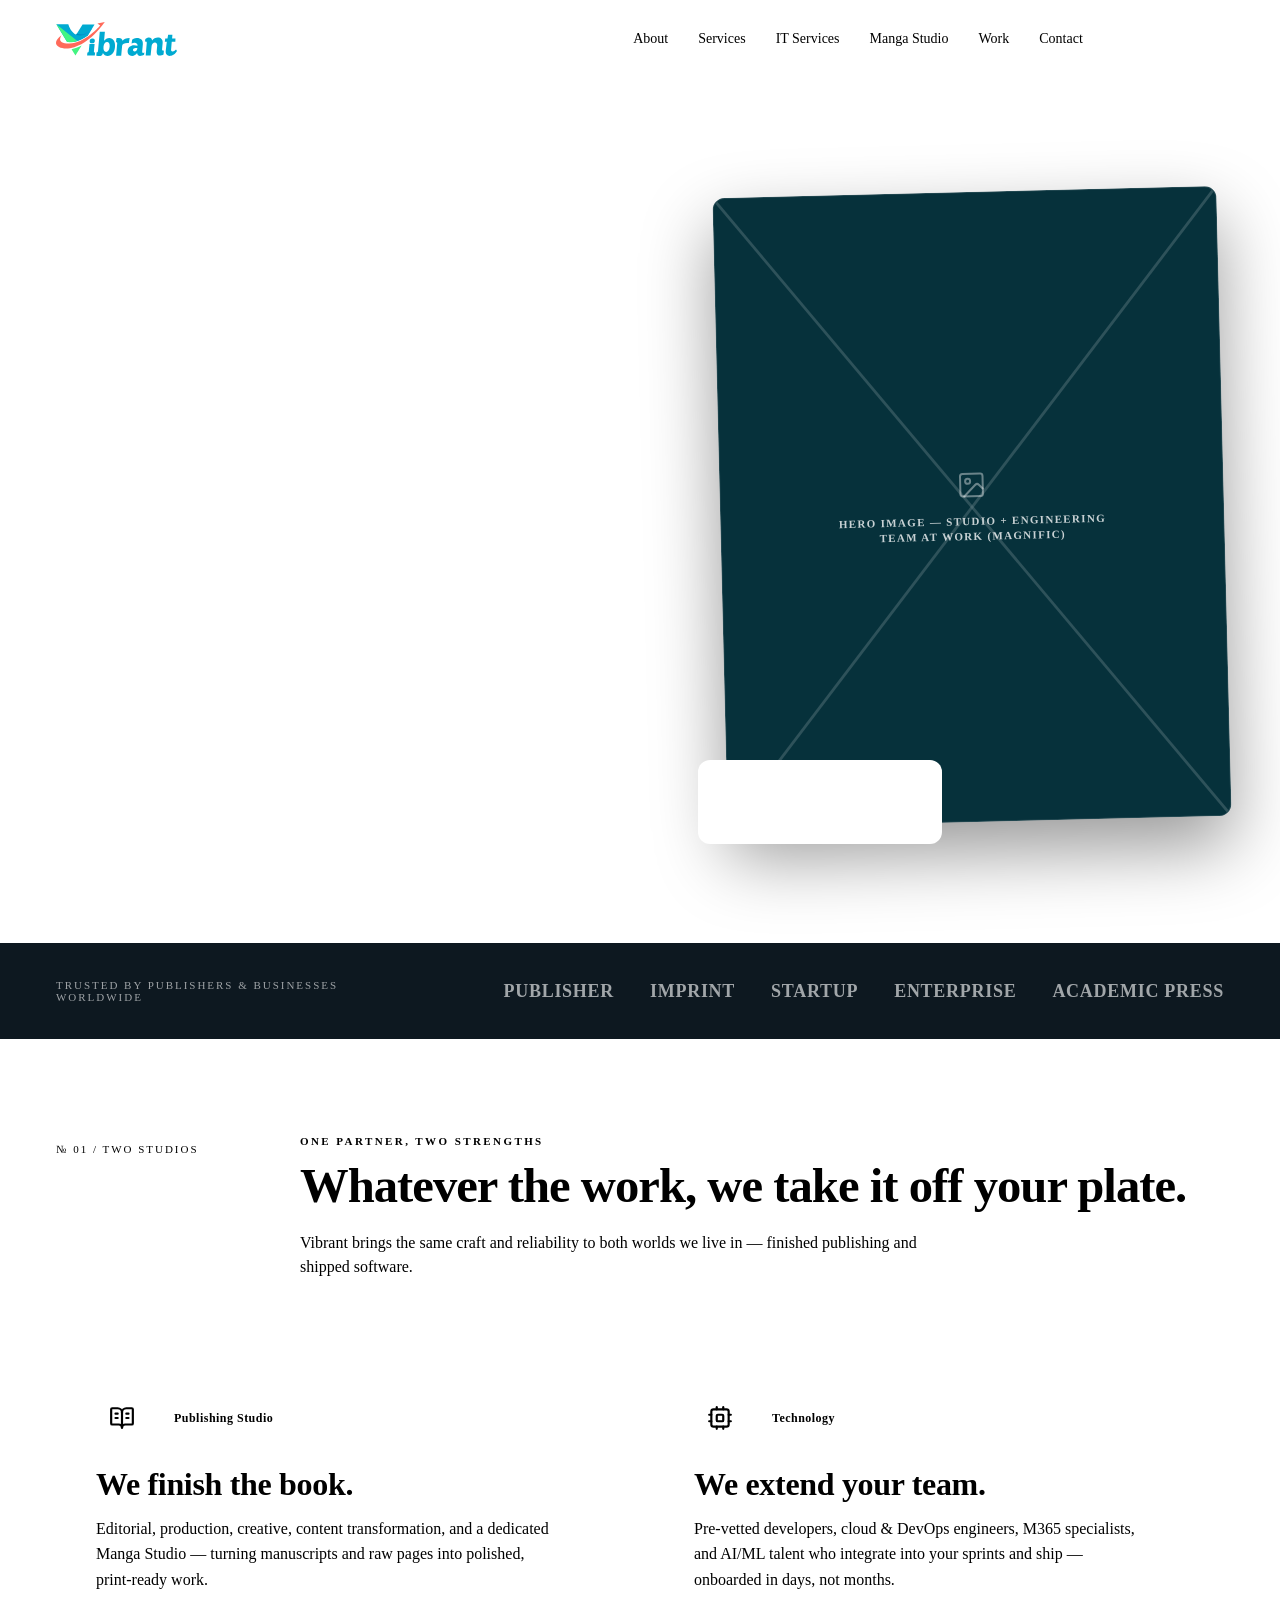
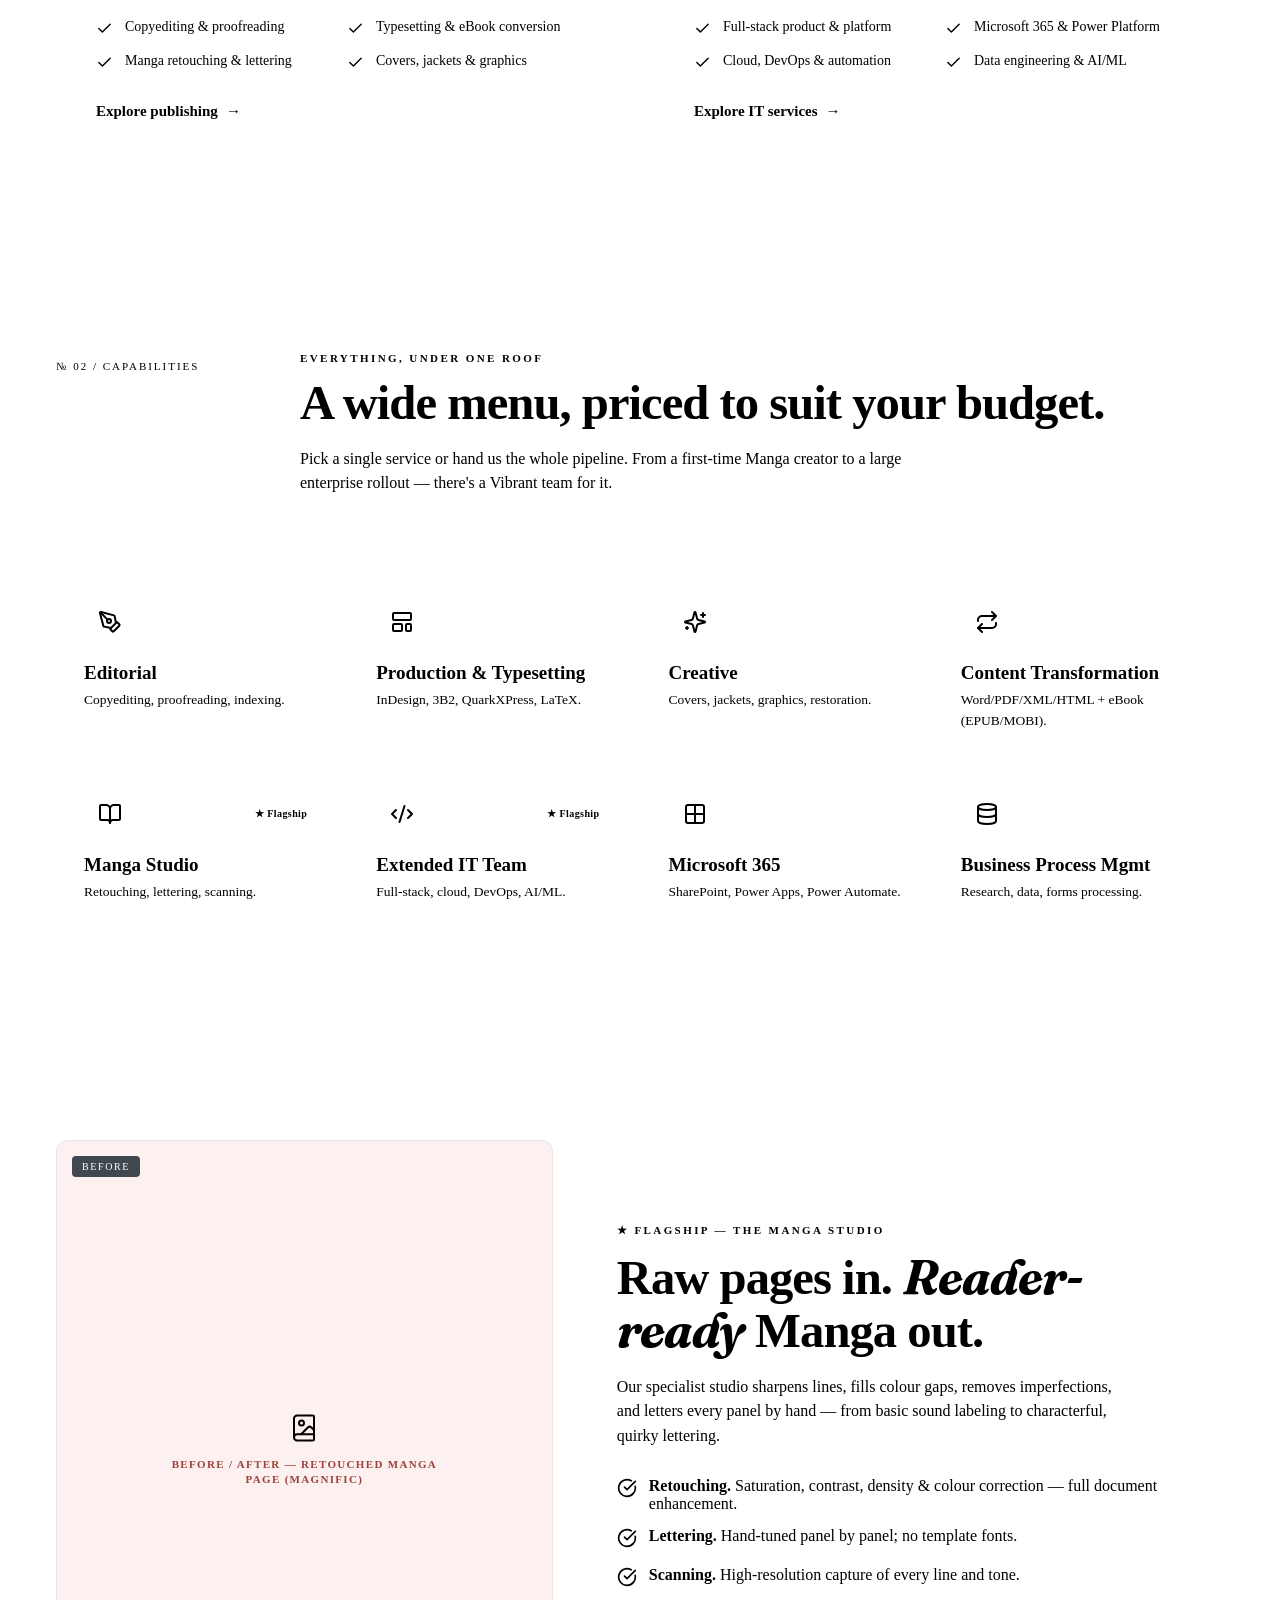
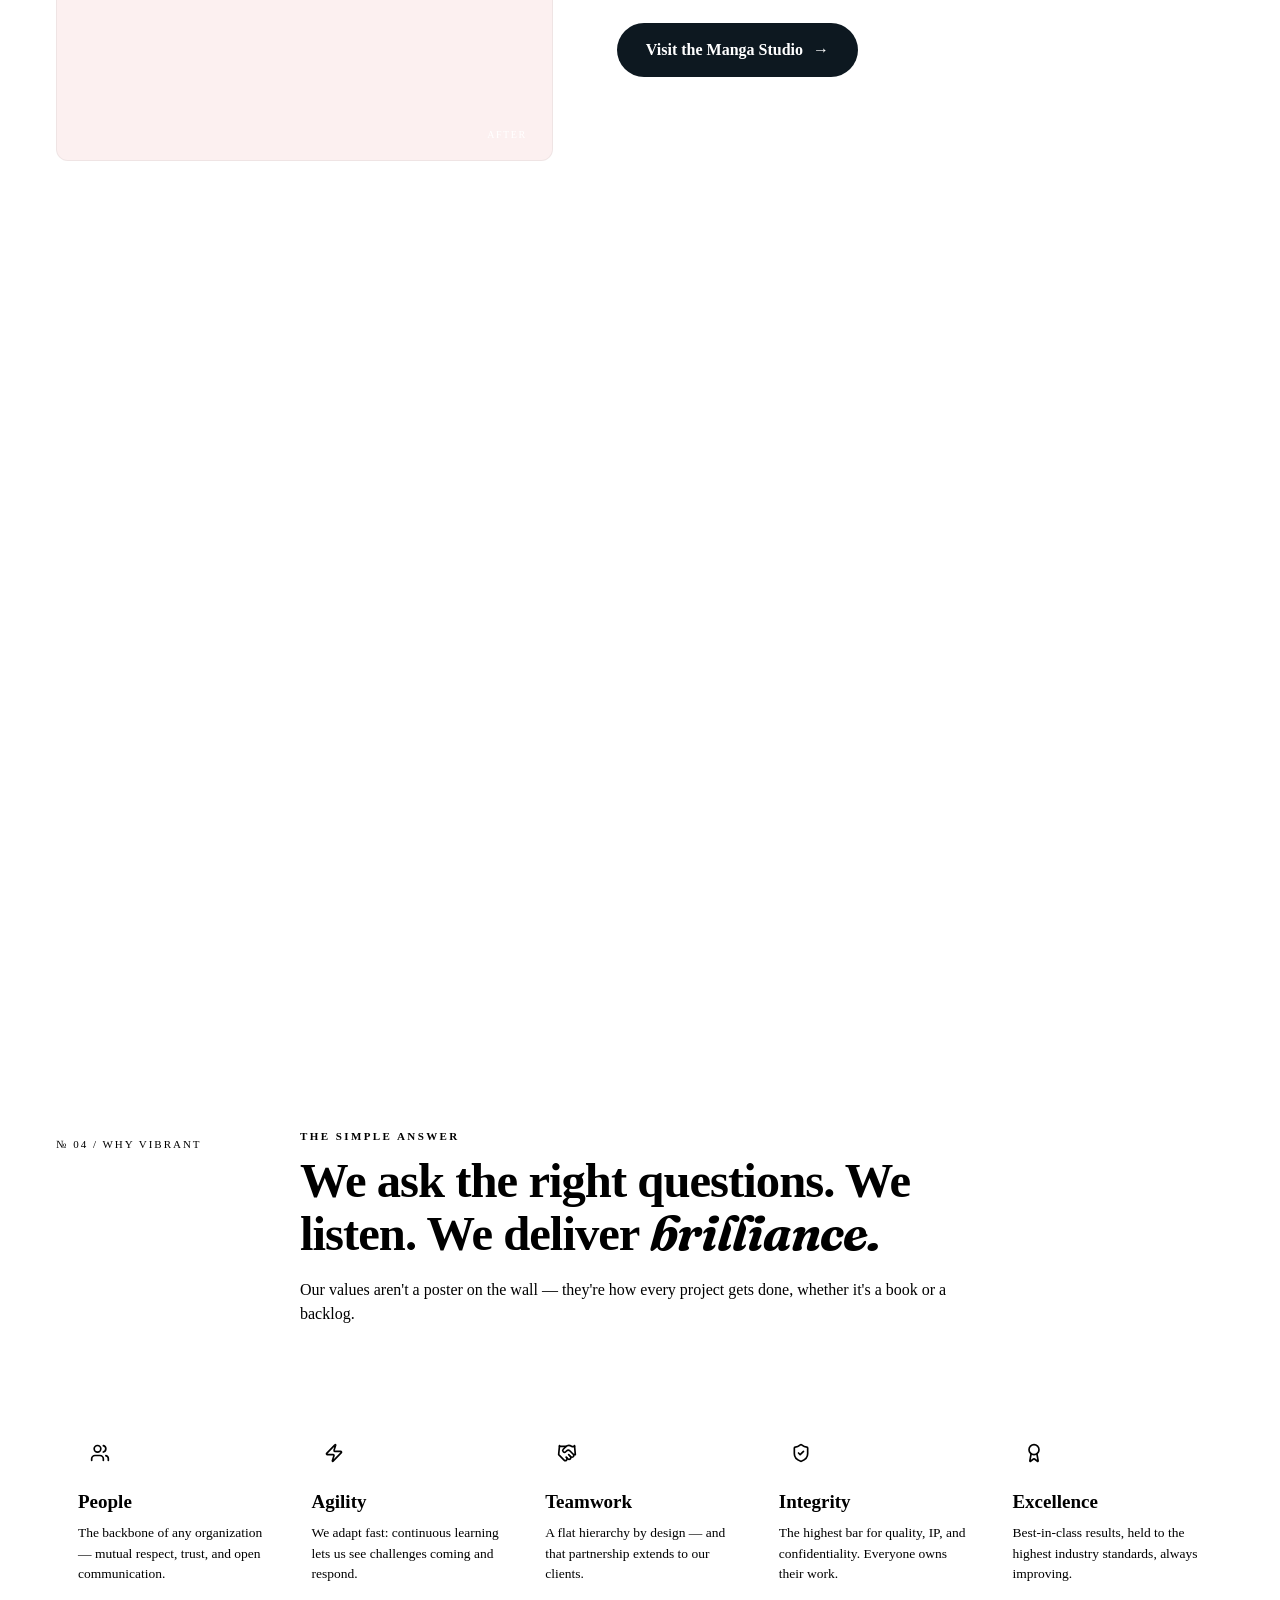
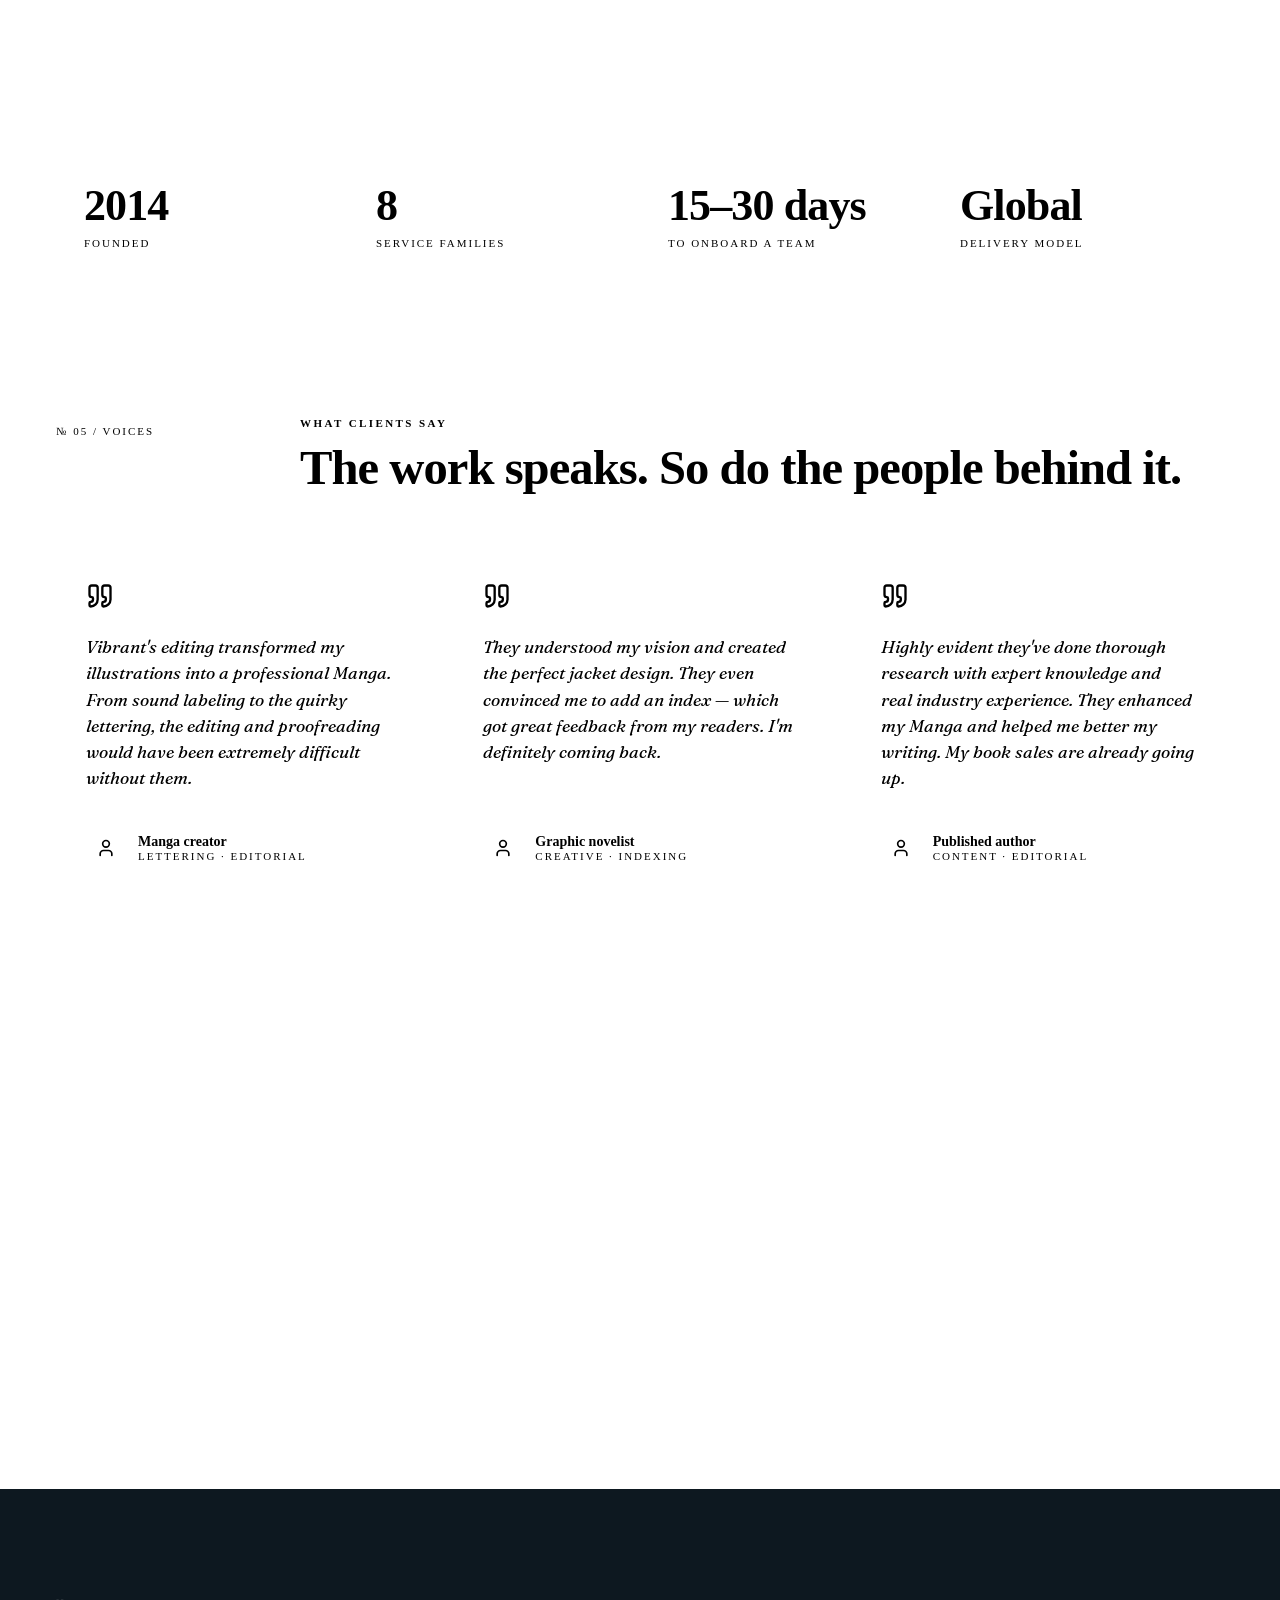
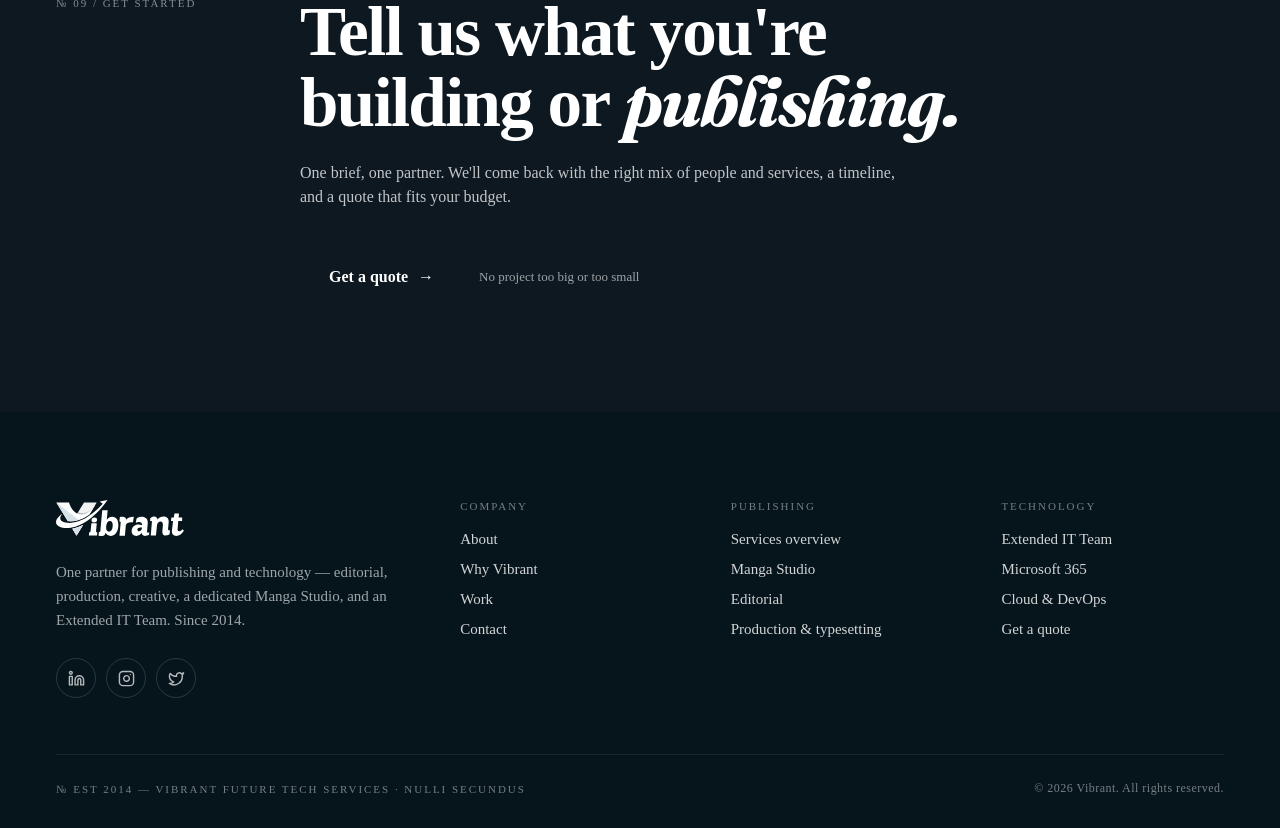
==== index.html @ 00601fbc "Add files via upload" ====
<!DOCTYPE html>
<html>
<head>
  <meta charset="utf-8">
  <title>Vibrant — One partner for publishing &amp; technology</title>
  <style>
    * { margin: 0; padding: 0; box-sizing: border-box; }
    body { background: #faf9f5; display: flex; align-items: center; justify-content: center; min-height: 100vh; font-family: -apple-system, BlinkMacSystemFont, sans-serif; }
    #__bundler_loading { position: fixed; bottom: 20px; right: 20px; font: 13px/1.4 -apple-system, BlinkMacSystemFont, sans-serif; color: #666; background: #fff; padding: 8px 14px; border-radius: 8px; box-shadow: 0 1px 4px rgba(0,0,0,0.12); z-index: 10000; }
    #__bundler_thumbnail { position: fixed; inset: 0; width: 100%; height: 100%; display: flex; align-items: center; justify-content: center; background: #faf9f5; z-index: 9999; }
    #__bundler_thumbnail svg { width: 100%; height: 100%; object-fit: contain; }
    #__bundler_placeholder { color: #999; font-size: 14px; }
  </style>
  <noscript>
    <style>#__bundler_loading { display: none; }</style>
    <div style="position:fixed;bottom:12px;left:12px;font:13px/1.4 -apple-system,BlinkMacSystemFont,sans-serif;color:#999;background:rgba(255,255,255,0.9);padding:6px 12px;border-radius:6px;box-shadow:0 1px 4px rgba(0,0,0,0.08);z-index:10000;">
      This page requires JavaScript to display.
    </div>
  </noscript>
</head>
<body>
  <div id="__bundler_thumbnail">
    <svg viewBox="0 0 400 300" xmlns="http://www.w3.org/2000/svg">
      <rect width="400" height="300" fill="#06313B"></rect>
      <g transform="translate(150 116)">
        <path d="M0 6 L40 56 L52 38 L24 6 Z" fill="#00B8D6"></path>
        <path d="M28 6 L56 40 L68 22 L52 6 Z" fill="#42F481"></path>
        <path d="M62 6 L80 30 L92 12 L86 6 Z" fill="#FF6A5A"></path>
      </g>
      <text x="200" y="208" text-anchor="middle" fill="#fff" font-family="Arial,sans-serif" font-size="34" font-weight="700">Vibrant</text>
      <text x="200" y="236" text-anchor="middle" fill="rgba(255,255,255,0.6)" font-family="monospace" font-size="11" letter-spacing="3">PUBLISHING &amp; TECHNOLOGY</text>
    </svg>
  </div>
  <div id="__bundler_loading">Unpacking...</div>

  <script>
    
document.addEventListener('DOMContentLoaded', async function() {
  const loading = document.getElementById('__bundler_loading');
  function setStatus(msg) { if (loading) loading.textContent = msg; }

  // Error sink persists across replaceWith since it's on window, not the DOM.
  window.addEventListener('error', function(e) {
    var p = document.body || document.documentElement;
    var d = document.getElementById('__bundler_err') || p.appendChild(document.createElement('div'));
    d.id = '__bundler_err';
    d.style.cssText = 'position:fixed;bottom:12px;left:12px;right:12px;font:12px/1.4 ui-monospace,monospace;background:#2a1215;color:#ff8a80;padding:10px 14px;border-radius:8px;border:1px solid #5c2b2e;z-index:99999;white-space:pre-wrap;max-height:40vh;overflow:auto';
    d.textContent = (d.textContent ? d.textContent + String.fromCharCode(10) : '') +
      '[bundle] ' + (e.message || e.type) +
      (e.filename ? ' (' + e.filename.slice(0, 60) + ':' + e.lineno + ')' : '');
  }, true);

  try {
    const manifestEl = document.querySelector('script[type="__bundler/manifest"]');
    const templateEl = document.querySelector('script[type="__bundler/template"]');
    if (!manifestEl || !templateEl) {
      setStatus('Error: missing bundle data');
      console.error('[bundler] Missing script tags — manifestEl:', !!manifestEl, 'templateEl:', !!templateEl);
      return;
    }

    const manifest = JSON.parse(manifestEl.textContent);
    let template = JSON.parse(templateEl.textContent);

    const uuids = Object.keys(manifest);
    setStatus('Unpacking ' + uuids.length + ' assets...');

    const blobUrls = {};
    await Promise.all(uuids.map(async (uuid) => {
      const entry = manifest[uuid];
      try {
        const binaryStr = atob(entry.data);
        const bytes = new Uint8Array(binaryStr.length);
        for (let i = 0; i < binaryStr.length; i++) bytes[i] = binaryStr.charCodeAt(i);

        let finalBytes = bytes;
        if (entry.compressed) {
          if (typeof DecompressionStream !== 'undefined') {
            const ds = new DecompressionStream('gzip');
            const writer = ds.writable.getWriter();
            const reader = ds.readable.getReader();
            writer.write(bytes);
            writer.close();
            const chunks = [];
            let totalLen = 0;
            while (true) {
              const { done, value } = await reader.read();
              if (done) break;
              chunks.push(value);
              totalLen += value.length;
            }
            finalBytes = new Uint8Array(totalLen);
            let offset = 0;
            for (const chunk of chunks) { finalBytes.set(chunk, offset); offset += chunk.length; }
          } else {
            console.warn('DecompressionStream not available, asset ' + uuid + ' may not render');
          }
        }

        blobUrls[uuid] = URL.createObjectURL(new Blob([finalBytes], { type: entry.mime }));
      } catch (err) {
        console.error('Failed to decode asset ' + uuid + ':', err);
        blobUrls[uuid] = URL.createObjectURL(new Blob([], { type: entry.mime }));
      }
    }));

    const extResEl = document.querySelector('script[type="__bundler/ext_resources"]');
    const extResources = extResEl ? JSON.parse(extResEl.textContent) : [];
    const resourceMap = {};
    for (const entry of extResources) {
      if (blobUrls[entry.uuid]) resourceMap[entry.id] = blobUrls[entry.uuid];
    }

    setStatus('Rendering...');
    for (const uuid of uuids) template = template.split(uuid).join(blobUrls[uuid]);

    // Strip integrity + crossorigin — blob URLs from a file:// document inherit
    // a null origin, so crossorigin forces a CORS fetch that SRI then rejects.
    // The manifest bytes are ours; SRI protects against CDN compromise, not this.
    template = template.replace(/\s+integrity="[^"]*"/gi, '').replace(/\s+crossorigin="[^"]*"/gi, '');

    const resourceScript = '<script>window.__resources = ' +
      JSON.stringify(resourceMap).split('</' + 'script>').join('<\\/' + 'script>') +
      ';</' + 'script>';
    // Inject after <head> so the DOCTYPE stays first; prepending the script
    // would push the parser into quirks mode. DOMParser always emits a <head>
    // (synthesizing one if the source HTML omitted it) but may carry
    // attributes through, so match the full opening tag. slice() rather than
    // replace() keeps us clear of $-pattern substitution in resourceScript.
    const headOpen = template.match(/<head[^>]*>/i);
    if (headOpen) {
      const i = headOpen.index + headOpen[0].length;
      template = template.slice(0, i) + resourceScript + template.slice(i);
    }

    // Parse the template and swap the root element. Scripts inserted via
    // DOMParser/replaceWith are inert per spec — re-create each with
    // createElement so they execute, awaiting onload for src scripts to
    // preserve ordering (React before ReactDOM before Babel before text/babel).
    const doc = new DOMParser().parseFromString(template, 'text/html');
    document.documentElement.replaceWith(doc.documentElement);
    const dead = Array.from(document.scripts);
    for (const old of dead) {
      const s = document.createElement('script');
      for (const a of old.attributes) s.setAttribute(a.name, a.value);
      s.textContent = old.textContent;
      // text/babel scripts with a src: fetch and inline. transformScriptTags
      // does XHR against the src, but blob:null/ from a file:// origin is
      // silently dropped. Inlining makes it a plain inline babel script,
      // which transformScriptTags handles unconditionally.
      if ((s.type === 'text/babel' || s.type === 'text/jsx') && s.src) {
        const r = await fetch(s.src);
        s.textContent = await r.text();
        s.removeAttribute('src');
      }
      const p = s.src ? new Promise(function(r) { s.onload = s.onerror = r; }) : null;
      old.replaceWith(s);
      if (p) await p;
    }
    // Babel standalone auto-transforms type=text/babel on DOMContentLoaded,
    // which fired before we swapped the document. Trigger manually if present.
    if (window.Babel && typeof window.Babel.transformScriptTags === 'function') {
      window.Babel.transformScriptTags();
    }
  } catch (err) {
    setStatus('Error unpacking: ' + err.message);
    console.error('Bundle unpack error:', err);
  }
});

  </script>

  <script type="__bundler/manifest">
{"3ba7b87d-75c0-4c33-8b74-8cf95c8e851d":{"mime":"text/javascript","compressed":true,"data":"H4sIAAAAAAAAE+y9eXvbRpYv/L8/RcW3Y5I2BcXO9CxSKxlFlrs18XYlOZm+bl+pSBRJRCDARoGS2Ym/+33OUisKlOw4PT3vO36e7ohAodZTp06d5Xd2Hz68Jx6Kfy+Lqaq0EqdKTlt40sAfWa6uVVmvlqpqs5/[base64]/gLfR5VlQqH4hvTV1D/n4k9lydVIyqNL3ASulFJpe5+JZ/DN8OuIrBO6+HUBv3WxwI/uOXX4RW5cwW4wIZLqI4ED9/GI32730YwoSMhTcBtpM/i8FaK6Hbppi2g/1794S4lg1RwQ+q0VD6QAwe/2v2dfaY3u/[base64]/er0/PB5/2cwx7KMv3p2evjH7c3NGjlPtXd2fnpydH7x4tXT4/6PaSkvlnWuOv09ffXs5Pnx6ZYeNzUsVpP48oeTp7d8eQ0rGn959Orl+fF/bhnstK5a9b4z1mevTn88PH16cXr8bMtE1c2NbPKLRs06c/Xm7DWwii0TtdYrYDK9Xz4/OdvSb/P5RVnoTu9fHL941f/pUi3r+Ivnh//nz/1flPJvm/iLV8+enR2dHh+/7P+sns30tFGqct++OPzzd8cXJ+fHp4fnr04vzv784rtXz93HRasa2daNKf7s8M1/JkoP/v3fTckBFLWcZa7aE37xrBou5Wai8PekVMRlhShmInyBfLFal8jPDJsNCnzh8WJTjRCNatdNhV/u46MP9/A/0G/3fVs34qBn2A8ehA29TRZ7B/0Ky6Wm5d3+PTu+ziiwFwH774wjKBwMKBooPt2Fc1uIh+J7pVZatI2cXtHZp8R03TSqgkNRr2Q7Xagmw7K7Pnc/okJPbRk4L7A5rhoq//eialVTydI+gJGJn6mGermqK1W1H/jtLv6XW9/D/kJ39+/a3wl0ZKDhdJgV83UjkaT0eroQUotFfSPKupoLWYn1Kpetogr1ol6XuaD9mItZ3cASFK2olMrhEOof/HfQ4BG2ZkffNrLSBbQcjSD++HDa/u+1Wiv7ZTDwMU3lrnjDJ1KjVk2dr6dKTNRCXhd1A8O/xDGr/A0OSF+CUFOquZxuQNJQGVGUxo4W1fw5vtoTM1lqRU3kRX4GNaxLRW+pKi7zUfNf31SGVKjsefwSRDb8wiy9uFnUZgXqm0rIauNeQlnZCtnwSnFV5UZMFBz4IAW0zXraqrx/jV5hu78pbdomn6rJes7tPmvkEtf2g+GF/PHx+7aRZ62cXpkiZmNaLqhVXGqo4U+z583O760RSxsewDuePkr3M+u2KA5cf8LWXft36wH1ASYL6BlLiWK5IpmI9mhRAW9WuZhsAopqFIj1QFT3tvV+rsxqU+1mSm/5Bgsf5rmq8vUyGK8bKiyc5koHAxzBYZ4DD1EwZtHWKzHDMd8s4FIBL2hkQOtEp9eyLGBP5fe4UmDx6ZkbeXNLzT466JlkO7nQp6cKdn2rSGZWbkLNDO7olZoWs2IaTf29e95A4ZU4uOMs7/ujgS+TfYcXwxGcgIOBI4fw5PKp1R1Qu2Lnc/4zG1VVcAKfTeuVOnx9AqsOfA4X9vj9SjUFTk0pjhoF83l8DUv5J1nlpRKHr0+yoJojOV0ovh7YqoIS5/Y4OG/kFKjBb/FlLa4q4HuT9VyPxWRtTp2VamZ1s5QVXEGVbotqHg6AePWfCqDecBD4Wot1pVv460Je10UOd+dnsizhFiRmSrbrBi/Az4qJami2dbuezTJxUrVAMnjmUFNED2JaN0os1XKiGryaLeG3krooNyIHYhGazhHoK9ZYaL1WGpp5evyDmKyLMtdZOAykstTMnOMBc7Mopgvq5FCPTAOKqVrc1M1VFnDgM7zwnTBn15bvp0WWvZ7n48433km/1/ei+xWePXvdR/bk8DoX9TzrPVDSL/ZvqakrdKQe+7tvshFTWZpruNKw+O2izjW8keI7OVGlWJXreVFl+AV9dlKJ16evnoohyFGVWMnplZwrLW6KdlGvWyGnU6WxUiIrcwrrEV/x24XawJkvSjVrQXCzD4pKt0rmuOKWV9/IphriXmnj49GxIxDqhkAkFyVuF9nM17BndVaqat4uxvAEqAXUD4dNIzdDLPmNeCy+pY92xGOxJ74ajcXFldqIA/F4n/76A76nH48e+UxQYK1vsdSOePzObxifvtu3ZS1PFGLVFFX7o2yqopoPBzC+wVjQCKmfo+hcvUf/s1OimqZuPm5Ontx9Up54s/IkmpYnbl6e8MQ84Z+9U/MkPTdP7jI5ONK7zI4/PUEVJSgoowqMrMiaqelCVnNUMIEyqqznxXQsNvVaLFGHeSOrFsgZVFHmO7pfoIBal+rHol3gkflUXWc3NzfZTxro+kaVZRYszlZB8iO4xL5XnxFe7igGDUfBuU5f4/15MAqJZylbOOAHX+qBWymmGPgPaGamsh2+xTrejQJ5RemyqNqdvNBwCuxU6j2o1ypFauMdwxR2tZypHVBJVfOdaa2aaSyyQEswv8+oQ9z0Uq48bWXRqqXfeRY7zrBaems7N8LT50g2arYu98TpS+/WkSu4IWpRV0QKq0bNivemN2FPsnWlF8WsHQ6Y0vbEQDzieaNGflTI/CropCyh/roatAL1qatGyRx5aCZXq3IzYg013n2mEsoULTcMvLpR8kqLk+N/2xOLtl3pvd3dedEu1pNsWi93Z6xi38XZ3aVzeffx1//8+CtXx12XpKp36CYK/d4p6/mchRP494wnHfR5bQ0XKup/BkfJkPfDW9x078Zmf4yjuRtFNxdY57zIYSLPWtkquqE+q5s31bJeV63K7XWNL1zxAfGyrlfD1XpSFtMTkIuqqRrj6aaal57U7e/DC3u7RAVQ+HHmvfQ3m726vqQ9G1Ty4IEY+g8y0K+UcoNlf/klKJxV2C0Qm+mcLqV2+wyauiGy+h7PorDdR+J+dl888gYY7Ok7TuVb18K77u7pyPJ06Nw/[base64]/QSfwVBz+hLAuEZdgn1JFRMeUqTo4WaXmlxs1AtqPzqBtcSuSEOUxetr90ptF1jq2VZyUYujZoF5vhDtLlQbVSYHzfKnrBwEXL1MBf/eVLXpZLVB3HerBUQOLc4ptuEqKGnN4VWXheausXrsX0yK5wiaJeVZi+onj1PLxB2tKOCtfc/IT6M78Vz96xupkq7lcjYosnarwp5uyiq6/pK5TDFFVB/ofmKCARoqpqqppVF1W5oS90olI8fPqzq9uFDoEkpnr56QbpISQyZPzU1/BnkF7mxc4s7FtcRGwbxBpql+nW9BLpXK7C4gSKhZdWf7Y9Z8YHmfbGQmgQnUOqsW3GpUdCADXgjiQPgHsnjjuGc3BRliWVoNsQlTZLdFESll5ZFYHkqa+q5tH36sShL/gCty+7N04IVp5dxLz6WSmmaaCUbRdfTDsl/awjpA44d7+JHOAlCzlrVhBuHiKS7cb4lceiDx2MEnBZWGytLuII7qmUWRd03OoykCpQoX1XIIpBcrTK4ZwuM7UhS56noP3wHM1f9YNS7Z07VqpS4a8rSDBAJLBOH5Y3caBSXkG7rxicyUFCskRKpuE/3vE4taHjCs0FqUSzhu0mpuoSpGkWnl5ivZSOrVvHCB3UgLcJGXi5VDg4M5cas5VjwFUE85HswLFTYAyIEXkMcGF27cbcyn4FZqMscFIvrTj9/E9Il49kHpNBStQpnWbxU79tofv970jqTGY5qK7H7w/902m+85rYQ/5kCPxih1xOt2oj6kU3imaHeF7rV9lpwAXeUoprTChXaVGaGz5+yvR3qX6oGr7cgMbRqvgnENHktixK1gG2NR4CpjwWjAlQ7qKUryPC2BprOxPmrp6/2QKNaayWCLoHYZS865hLzUOTrhiheYYf+vmS9kk1byNKjan7Cp1lbw47GfuUkCf5dqP7lb0DqZ8wit5G5Px2fTuWGGQ/8+5w1mLF0fiBe4Rpk9Nu+VstVu6FX7k5HbfIHs0apv6mhV3C0H4vE36GzEAryC1WuQHMNwjDMG04+kT1S5cy/qfjisZ0mK30MgfY1Xl/B9WTMC9mYSUF+jmXg4gj/3XfP+SO8tOFfqAs4CZpH6YmIQDRqpscoBcO5wrMmRV7MZooMqzRJJfQgu+cagg/FgT+RTutQwPIWf1N8oZnJddmaUaBMhY5xSpairhQ4ZejYRGc0XZ6FzrZsKjqwVf7yS/KGYdXNdmo9vUGhQ0ustaXa1d3GH2PpwMoD9CmX+khpwJm1P5ck8LnlgNt7aHX6vkQOHW3WldCbarpo6qpe63Iz5g6yBh7aVWANW6OyaqIE+x6Itp7jdTATOKFTWZnjBS479YoUXFSbZYt0ceEZUu/VdN2aW49hd9BL00lUDEyp7Xv2zgFnce4PnFwJPSZpT7rcr21sLw0TxfcQYe45q7oA9lxRhdCX2RrNZUM4D4MZGmXipFOPVRSsV3hmWppz29tqulHBCt0JOcoIDmmwuODCapzRiXJ7nuqbNfWSNtxDe/qjTsSOHpbMGyCSVKOmqrhWr5E9wVafqFndBL4w0TVrjLcmJEH0zgx6DK8MS7O3NtDtTJQhH+BY7FUJnfVWKzyGf3GH523nce0NsuWNxP+Ml0x1l1Pc+Bm40/wjznJt6NI/x31dQqxpgAMlzesslftOCOlT2HeDYzexYLa+SPsdd8sEjsTRa/SfcGd8u2jqG1z8Y9Ty2aN9mGXZaE+08ooUG3wW1TOenGvZFGSObmujfwJlFGnYnIoWBUhiatvryZww0TlvskjCYbflPmEmkk/Co+Uz6Wo+WVPD3fh8Wppfr6PxtYy/Uj/zSdqZhx+5PZncWDMJJ8WdNmjPDvXUFcEmjbdliiA9TQrTpEeFHT1ISIhP1apRoPfOQcTX5mCAv62zOt4AQdeOkm4xNQ4b8EsRk9dFNeWpB1ESqZjc2eFWx00ArSxB1hw0Cld3XrNf/bK+preivoYwC2LlVB/4GTaVmFhRG3xIWAV/o5yKfa7aFkM0YBtI2OjoZjnQLAI5Jz4n6qPlx84ADvrAciVPQ/t2YH8Mxp4JYCmvlNBweMPmATUxnMogME6bAuUSjUTHF1TRqL+ulUZpl40AAZmSch7qWjUoCoE/DASNlGB+ywbvxlYf7OsT3oYX/jHYdCjigs5rDGYBBgmWPyvv0BjEUCtFfbmzYe/rJ1//8ygbvCNGuX/Pm0pYC0NSRV2xbTKgaBIzyXRRVLPaHQN88aJaXrNhZJjYLWPhV+JMR3PV7iW97MxFcjj4UuOZAtvWLTw6kpSyqMR/yGt5hmsXEnkmvtQD6u/br97xH4/fOWuLcFp6G3bjOxjwf0f7waRZH4lZhXfxoorI0Q0BLWvBu2wh9aubyk4U1THyR923IFx2HLX2lh6/u9XFwa7J0/VyuYGJDq9Z+NitlzhI8byADx3V1bWqClVNA+9dEKLM/VEvZFnWN0L9dS3Lot2IKRiLcA710Ru7ub1uvl436r//[base64]//[base64]/WzzD9oUdSUZZH7Mx2DvSRXom22XiiAjg/0LDMp/yVk2K6XgjQ+Slo6cRQJTzgnDNJvyjR267zkjyZ4U2U3MbXK4HKx8lGzGqQBwoKuXJbAi+x6BQ4xqIDuM3KdqBNfQu5WqkK5HqoVq/BxUflvl6g4RhhWlrnTDyUoBAG4WAsrtTGBlHBFVu2bVNM1qAEODo7s449Y08kGAvVTrMRcjK8YFOtbVPgRcvUho6IYLtCt0/zPe18n6OOw3HfoCYV2EHGNZkKgc8taw0+9ssl71DtaUhJt4fMz1UHeoRLovhLa/ayc+gzY5423q2X8Xa9zMR34Jhdbcz8YssgLUlTHXGmV7NLNLO7jfa6KZZ4NLy7NPpp/[base64]/iyQ43QS9wBoJWjLhRMukU1H7NcD6OYwCqTHxierXM0caJTp6lVfIc9jqnXbYYx1NQoo1ubKFABURV4JF+Ket2u1q2pzxh2b8jTDY+EIRHk2B1Fr+HQfooqP9rTbPwgnYmzX/E64H5ZGE0a1gk9hNJ7yEmEbBvDPopqtW55YojXQBOWG1a8l6VWemx843BAPBLaEW4InmGAwC/cJp4q3daNHxJ5g5MFn7nJNAwzXslf5WXtnROOp+3HsQZIC9+rzbYjwr8i9519/ulErqSDc9omZLyBGIqCFLIVnAh107IQIr7UGepHSDVJy7Jc6xZNH7i78sQWMv9Zmw0E8wqum5F45KsQzLHZexQTfYJIOmxrNDmzzVzTlmqbeg1q7EVdtxTBukQ70OiWQ3iu2h8bWGRUqQzrdauac7xnFVVl/rzBEoF5njynnZfxgbCf+t7HXuS597Tj3hh84d13UEHCXeVmbLdiJ2f3wspgLH0Z6cWviAIPxLf+2MC9eQgOw0HJR+L+6L7Y8wvuG9kNQpZBUgPbHcn8RP+NghAFwKvYhdhG3033WVMvKTYuXocj0i/gOuCtNrx0tYkxD/ibge3Ry7pV5qCE3Wj6YcKlDDOcq0o1yLMh1oA0r3BM9XZ3OPKipDo9j76AZQjGYGxK4iC2AO3uij/hkVLX7VigqqUCrWXdiJ9gqxUVBrnS8EOq6eAr+OyArwP4GWCu4IWgWkOQ4SDBEk7JeJkTH1DvV+SSwOdmsWWYI/YON07ScPSXG+dMzmcn48vMOJQXFarW5uT2Z2yB40nbis+QoozW3widiUo2QEwsXX3wtb4pUPD3F1jgqZQCktmLmdzgmUGRsQzQ+9aDrul++Zpwa5Lf+RAyiS8Nfkzq2xi+pvv5GWLXvADommQFPqZL4msD6LL1W4vq0l/Bc0B04Uq2LWUHkcRfsux3v6MP/G3gdcgHxnFdMWEoRhvqqCLoasTHjNsBbJDsqK40iNID7+ALV9BB+cQNGxSfO7dsPsgugj68NmhA6T7E4D57yXb8E5OUkjiv5LE0FoNnhP5zSuA/qXYsDE88TjxF+ahL7WsPfoD+wfq7j77o8Neg77agP38f7vVMZh9Tz2jjw/nzAgCD0kO0uEH+EMNewYABQChQzEary8svN2Utc3EQls8u+EX3C3BF6xaHp8H0xcqQu80CVDPkpkejsHGrF3kfL0Li4HJrkFyPW7S2M1mWIBSu54vUMZJC52HVmWc9co6SziYdlnBQJMdnx6c/HD+Frfr6zCq3r9RmDzU+Y2525v+8uAAkuOgJQuDRM2OYxpBSgJKQJTT8vdqwyepsgXc5792pmoXvOOLpcFKvWX4+VTPteXamC1jHv1AmXkj9A8gcoNYnxJ/UfSOcIxuGCOH64Ic9GwQ3Dxgd26ntfM9V69XwVJHpuG6iaqCcR7PQNtf04AHXaVwaeVZCwksp7zzDZIJiqH2wSCFDCcya6an6Xm0+daqu1OZzTBVW8182VXCJvGWq6MX3agOj4Nb/iF0y9snEDcnEYyLhHhqHTgrNTJm7fw7G/kX/fgrH3V/ON5WZfywyf6n3xOWV2lxaj37UWWTivNmwdwdDMhg/nUZpMOeiuFxU4tLO1iXj2dCkQtwma35BN+ZVhG64cM5hFXQhh2sXe6xPF0WZO5UGxdLzhQcUWtAR1OM6ayxWRN0eGmMS3uF+0lndzHfLorra5enZwXUaDcKV6qUTnrPk8kVUGIRfpp0hmEaQzp3nA/o9JFswDiMWsmxSOoZr/BFSFHqqZr+eQk/V7KMpNOLqvRQalbuNQhs1+x8K/UgKPVWzT6dQOLRupdBTNfsECoV6Tmb2AD+SVVW336nDdVujGwmo7racQ3xP8o43/+ILZ0QHUCczjrwPHpjvSKDZWpp87V+CHgNOheDD+KiLI/t7hc7+1tgHItxZaZHnbdDcu3CT8bZx4vj9L/V9vPPJomLatiYtfMm6jzPSm5JHjvODsQ7sjQI/v5y8UtnpfSl/[base64]/VWbdgRGQy7h/op5cGDWGmBWqzIWcA5G220CSsVlXeTFDz2ZgznOCh6CRMuxayjf44Qe8oHYeIu/rPL1Sm/[base64]/L07riRQTeO3pVgk0QrQFX8dQ3srMgBQWi2IZ4pO/uDKzLbcC+BWT52jX3HRnU/vBdpaqJwrWsSkFRQN9S8h/9vakJdw5UTb1HZ0DhhAke+xzFErvVTNa2bPLKJNkqvAO4dDNkzw/xtUJzyuAAoLWqC3LP7s+O/x+4WjMkJizUryc/JAT1hpGBxrXDjrCiEgS2ixhVRvSeCEODGT2GkcOi4LYi7j2JUcUA3i9r6LWbR6nJ8F+/C3Pil/ajk1Qu5EjXFMxsUPOM/hie1q4l8RyDEEEzcXuIFoarroqkrwnbjD8y8XVC/UcXCxn90mmcvhmoe0LhmZzryCSVcSnDphChv8qeFj12f2sRMV3W1o9BZA30ThsQJjavUmN0OSNp2NRXVtFznCiIQm40/ImgUQhdb9tsfMR8k3EzCZoVjyatqXtVwFBZtZs7stKgcztEYLwoE5DrwvdpDydiDVsZ5tiPtvLppitZJ0+45Xkcc/rJwsGR4vgCTZbYI5ADQmrjsbsfebVhjMUBJ9zOPJXrBg4GGwrGc39SGCDULMpSp46b2zkE+LZ1viMn8oDzaQIfzJEly5KJqyNZ/o8QC3DALPmB5QMTo7zxnOPd/n1nDpty8+SheQRS8f0GIwuOZhums2d9eKm3nZB0al+mGKDFSLskRWNQTSM3hyB6u8+JaVc5K/DBwD/bF8LyeanqwI1dFtmiX5f8iKvHOniicIBCM+Ag2mke80jeq8o9bmBM0s9DZo1UDtx/0ccWthd7wU4vbbD5xCml6RnCgzlrAvuWdZ7h7Ow9pJweI1QgPTajynVBMVtTGmu/QuXMmDryriXczieNt7npLT91REh3y9Mt+h/xWe/yFnII2aMv+SXOMfkiuaAeDjmc41AAc+Apf8S1litgLC5ma7Gq4t/zktkqwGBPSkv3FPRkKyInEVfREgu1BpEQCgRkAxhsZsgRuGGpJxB009ebrEag+vghtQXFEki0bKhiwZ2/Ny3d2Otyj3jsrgmfyVjNizZLc/8B9FwIBOfbdRJUDPgzeFkCCn6kGoPXqyjnbAteo1A34apRlTeFg/tQZaHhU0nDLzxG/NgFpK3bEE3+TReUPDsRjNxXYSmbKwCzwn+xmIRTAyyXq+cavxfYLgzFMyEf0iWPtNuKsEAfiq31RiD9Ew9oXRYil62p/W4Q4uoV4JByOrt0mITH1HiTxIeHa2cYP0rNG8S2ORk6Vrstrhz1CN/PQV8JEr2dc6LV/XbIBjfaNNcV7z/Z7N1a6Tmq8Q//+5r9tq/gV32HDdF2igNX98gtw8VgHGXry9bseiW9vdzYavKkwVH0g9tiYH0wBMOJgoB9nF0vycKg3GpX4SGvG3ax9vuBxy028V1trbuddh9eyrtRhlTNkGBx5dZkfG/mwUjffu7mDVavUjdMQBF1z32XUS/p4LLwX2Gfv9wX1P3hitAreM9YweI98AdC4HNiedYCTjkrk1VtFOg514l/SaJ4BbgEOP4BR+RQhD1reIuPBazOBVirvk/KA5KxSxcsS5T9L7OwY7+I+K978tgn5AlQJht9ap2MZ6mIJBQHU3GA7Ujmi3ZoeIFZvGD7YEU1fNcUcIAv43IPTclqvipRcylGZP38Yi0jyv7uMS7KW+dzKWU6sVY42KaULiFmEh831I9wAwROZtD/2ZeZaYnlN+bRNNZLUlajTXwOMaajYk5PAXVrZzBWjVNngFaccNEIHOK7ynGqvqXoiJ+QUSu4IrDekVEte0ADc1022o64kr8KNSUuI02A0oHZQY+g/GCRhYiEA5Fo1Deb0cPXWnMBIBXv781wVYKpBIQpKL9DZl+yPPHMK6JVsPP1a6nZh3piO9vLUjiDyj3B36BXZeS0UwWuYlzpAn0/KGh7TyYwc4//ukWdELM30ftOZx3+Ma4OjxT7ZiVOWukF+0S9ZiX4x0S/08QKYldx/vqWi/kuP7wn4Pxeg/34XoNvvKP3ypAoktjtZeDrS1Q+qKWZkWrFQBs6yGRg2P0p2KjRqqH3pyeElGXMmaxxuAVG/pGKXvf3yUJRCCa0gfm6FXIpl70bJgAGS4RciyDJ+bLyk3SPrE4+fdA1Zgf/s2fHrQ8yvCcw/Gxjn1bM33wVv9gaBMvNYT+WKJF8IJcLDQ9cM7gUeBCYEBy1tOP8FYUfdS9iQ0bjMoonCmi1KnJl5UxDNalQEPkrBpdBr/26GRkN8eqrm6r04ELtvD/be7c73o9fN87q+Wq88y+LgYLAnBgdfDYzWebCHD54MaAfENeR06ooD7B2bqoZe42MfQwh8qzshKkFX3mIZ3psfwovJ4HdwWAftdvYQAQyfg42HskQaFBBy3kIDNTqeSM7dALwXcr2Ihbx2xmln/Wc/iDgzgu/K8ULiwRykeYO4ZA5XABnmOFyNv+w+gsXoruKb8LMhxT6Em0S9b+1E9zczFoPfPdgddLnMHzF4DP1DkIpbBlgGcGcyGqNm0l5F2AFOAgZVj1eFKXpo/6KwWrTOsAcSIEqjL48jY1sFmds/gGCt3osT/H+DNk2oI7PgcwukwCPv2TzekvkBb8yCYHrtVQxb9rALntaEmwd8BeVLmCOKRy44/YQD3ZuURZWXm8CfQlWAL+YOazL+EsL1pKynV2JVY5IfMFGRT9XxGWG5BdouSB3v3Up9fmie+wzRu551JX/KZVgW06I19B1m7UwL0l6do86ZGezhIUrT3fIo/gDgjGkavV6aJQp/nNuT1p49LbVq7wVnLb61CB7Dr/854V+4lKuTqq1DOWJMe31s2MZrTM40xqvuWf1MNl0ITQ9RxPgcWgEn1ETiilhBdWC0afScz85BMP+HLl+BnAB6Hoh4KwhGpvhFjUtmrlWeKJJMR03QiUcG59CyoI4gZ7Uc3jUw/tZLIRMKwumIQQ4XMv6Xe9FjDtb0w4e2tEj/MF1VHI9kKN6vyfTIDC8ZFCfCiCZfINjrK5SMX7xj7+2W6ESDhp+GIvAFnUuxEG3SjUOk2pEpwRUM6ZuRwTJDsEQUGRGBBt6NGbcaLwlwnEmGVUT4AgqGJodOPgsdhRpXFawVzeq6RaUKUS2tq/A2hZgD2sOef//FVxTnYPcZbQpQQjs561HEji+481+NxJ77Mswoy6hW3tR04k94qx+5XgwGkSLb9rDDJOFft4L06WxqwejE3UFSzRBwJa/XMWMyjY3FYODLTNNkkMvUa8tLoWdvXj7lJIZIMxkI5H0TGof9saPUZTG7JLxYPIPIWYcwWTR6/XLQG5ybBoJdzlRclYGVEMdnzwFfu1mDr4+u0WcI9KbW/5dj6ICGwensJour8qCY4C9wDaobzukFEsyVZkdJikMWea00nMYo90nvQHRT5M0JnqiQqu0L3rGYmc2+gTM4Kj2KmVHvARt/eKfoQhFzh64BIqA2A3gwqRmHnF8TrBHAxV+pjeZtvmFfmzGF8UtfuUKa02vVaHVYllapYVBn8xrv6gZbCLGEqUh3g9FhLB6J4WdfwF+3dOLbO3bIKgGNm7JG8YY1PJLZZTh7vxp+xZ/DmCWhBNYZDrInsYfZOh9Z9pzWiyJbylZrvQh4Qp/k97gjlWD17p5YcVC359yynrSNUkeImovaHNCO4S//XJnV6yo3EqGFZKdvPQW7qZ+J6ZYjxztXxKPg1u+JTeaQsXYjt5W36aFYmZZWRHlH/NvCUxqa7iN8ZzCS+HTkw7Hwli2YyUcHCRG4V/7ltjzxN/LyCoVAHHJLCFnPKop0ObG/3UwFhzWLz/[base64]/Uwbg+G+Jb1tFTfO2C/Ax+XF8WMn4Hw2Y8IHrgeZj/VRTUENHQ8tj7AsRU2M0JUJ84Oy4GcS8V6F4LxQNTVslQkQ3uHypiUtGazcahovLVS3iM+tXiguawMw71m9zlpHhtUH3HoG8Z4zgq641+GloYgkcHHKPbxp6llKVdeNQFK2lKuTAZmuxtI4RUlqYHTTckpJ6koleSZS2ZaePjBjdhybJgjo/JTceSOYfzDh9CBdvQB7zmETChXLhCwo2A0yDWMEYP99AYV6/+MTYNxnLk7Jo9c3aCjODZZzzhqWDtUXV+hZMbl6ZPgtUvJ43mUeMqW6MJlLm2hncyJMBy4fCDevnNS0tSKR/ioR7tFn9KlMbo4otgW9wHeWxMvAaozRWB7lkVGqndqpusPRIkP0nqBW3YB1fCbbAUcyq8kWUNLRjd9nhxkMiMcNt+hnMD5K1jXHiKLg++rR4/2STcNtx7jgFVtMAQytWhVl0+RyKYIZHM9X/wX8ywIvzDsJsG3ZnVzLKcL2Ob/aHzL9azDrPjdUYJnha8SLMcUSFCEa3Ec1WNI5O6k5FWWQar0DSegsSbyUT+lkeLlQ6cTHebwrATTGaZ6N7NsQjTvSGOom6DKbCd8251cwQcN59Br1A5JzuHm/JUk2tZWQRrv85gbR4a625YjzaC92/MHhOmiMyGY2VNOiYVZ6IpGG9kMrWxpwQe1PNfOwYCUwybBm0kaC8ZQWxXFW5rKPstkQiPRZjcX+xD/nnSGhXbTJTXAz+mkVRcyUd5jay26UgJ1wIVQGuDPsU1fyTFgtgGOxPZTA5pgeDnR6AUpJCAls9dbW0zXJd55ADQe7Had4yDiNzZJcsB0/HWydcWHj38HpCOIlhtVdrBgl36JS8vAzPpRdVH1ERVDPdijDh3jlTdSEydUIp00cKSlsxdqTkfMoJwoo6O5y61i4BfLnDvK6JYQoULrH0V5MTMasrfXDxEkPXkHnAGwau4cdI3qchIkphSXU1nCWrfqiLKhfVe0+tJU5VArUAGBw0LvTWL0ZNJda/WtJ9AZ+EUzc3H0tQ/e6MU/H8IdDIJVZYMqMchYyZgdy3XZFqsSjy6zk0zuVYq8Bc+wed0Uf/Pib9G0bYsB5101xRKR1oGwgDHgU40TJRsybXvr6KqiGH72sr2pk/2AHJqAfb3HC/0So6jBNREbtVyeanwmJ4DXPrSNj/b5O4DrDz7i54en535xL4z6zDz0OkORze1CFW5JOKEmbEUF27ZVhEth46IveFA/[base64]/82MBH5CvZ+a0l53t3701MXCvKrMx5E7gO+E4KicziY6HVdN/R6EA8rDW4f+8IYKWYKb1Y2rDz4AyFRKqSjbYlJAoi/[base64]/pATx1o2/WaI63ft7co1B1SZPB9oFAfez90uAwXffOa4EgXycrvJZqJTqOPIINoOEFFdx6T/1HfuIJCMLjelm4d4JPPNsInnzTEJ3ca45N4kE9uH2Vw3v6KMXr13HmE3je94/PKwOj6mkmNzYkAn4FJpY/SO7Gq3lP4UxmW+ePvxLC85j6JYZnvb10wL57219BiJxlIp6EOKSZzi/QSRFLW6bPDnvFBfOm1cSkwE2o4PSinVLVQsxmcw7hm9//s4D21QrSnvGD3j9qoR0yK+3Zh6wzjsQdf6kF2P45X3kq4feJcbMmNfYPivxhS51aRZVlQuigvys0kvoIxs5uNS6AoQhQcmxYhntMDEVJfFNUes9FTvrEE3q79xZ6kvGJDagwCP95UAPxeyLL4mwKz8s5j46v/mtM8s06eENwwwgzKPXbPfiIVxgEHS1kSBpz6E1t5Y8HlPT0KPwLQKNmuNZpKgx5FkVFkh7dfOfuLKdEuVIUOcQdYeMjwSRAtVrB2kmPE3rfkqBfDiy2L+YJTsglVIMSdW/aBtmSBYjj4eCJsLsA93ij2Ly08TQBm0QXutw4mGqPZQLMACI/Um7ZYAoaakYltzIWkjH+uSkpgZZzSaFLqBlPSsV4Pw3MZldaVMd11w3R1qgqTEc6K95zgiStvYMXXNgmZdDfy6QaywVgkKDPxGfwx9IJbMP/oqyCuadvqG6r75RfxEcRhFvAO6yycddHQciLhgnnrGrfEny5mjZX+gBPuD76qG8/Vf7BJsZs5OSn0NpgUepQuZicFR5qYjdAx6qPGRsnjwEsddt4AYlC6+wzRNCt+fyMLQrXkG7QhWb9KUljCmkIy3paxq03Ge1b/o1sF7Fb7JaIKWH7ZmTp+5c0br2iiiJ0z072k+0XfdBkiDfmmT5Mp/slFQ0IMP+qPPWbpELj9HkTSsEKbmAcMBdP95ptKLospGDRQ8qubdjhCQyW7exkcXFaD53viS/2X6i/Vn+t1g6mUjdBR1vUVZqTaE3+pBH4MWJwQJQEsrFiS8g+goyhT93SKEVyUGUw2hikuYWVzBROvqikiAbpBDTABrngR5HGBIQ6HI3HwjRnGfRjGINv1yg1GI+g2uuEYMTbswhq1luVGTBrE6zP6a0p3XDftt4NxsGTbEIQi7PnhgHWBAyDWoJL/WbXtq3b/7pNuTJlecYM5kIwVImkiKbZ00xdif+HADtD3bLIgT2P5I5pSWHVMmnm0ghhVPi+lVWQTn9gLeapV5lLhPZQVqGtOsQp9Oqfgrz4Nsc2NZCvkPu+ZztsX0PpeLB6aJgNhmJj8qqnzNU4OZwi9QZJCJ3y+gvDNI0SM7YJOeNy6qVcwIh1dBm5TPZqZ8FWPfhvhLbGbB8C/8d3tDpkagbjl8lipm6c9uBnCv9CDRRLpjQB6Ttru9R12JOLkiEu/J5fwgu/wUIOHQUx7ORPHJD2TL8OGNq9LyOrKk7uh5vtTPnag9cZSzdk/[base64]/OhisulWtaXRAl2oV0uBkjA4MYAZZFaR+QnjV/hQ68QvvedpUM/d/[base64]/k4IfY7n5CvOtWOPmsHU64oAJboEV33ZSbj0nTf7RsJfBCRmfjx1dPn/M4Xn7JowY8357JxDdoUDdXFQL1RQticE8Woplx+se+DxKyC4QqoCMAjM8B5dyg8QPrjfAB/CszMIvv1tzzHtVTMmHS1Z1tVnWa+2RY1t7HaPY+qgHJn6eroXcgx3dglMF5e2mu089L6a0Lc3gyCUJMxPoqHOY6CTujZcGXK/nc0x0IA1eDd1Aw1oEx896zNygqSIA68E34ucsy8JD0miLryBRPQTz4Yr57pKcGsibWpNqQSNOHppU0MX0Sm4y/[base64]/iBOCpIn6K723vbRpv1/xzNZfTzZ/IRy3x7atnz86OTo+PX0bfnU3rlTp8fSLcoyM5XViUUvfY6a3NKLet2b1+evDAgfBhN6G0+Swle1q9hkWF3iagbisU+NBtK+h7YG0rF5+vUNYwJsjhyIyZcsEALpPJG8OaK2G3nodzx3pwlCbclQwQYquNeFbiTrBnJvmgV5sbBwLl6rDIToCdzc5eXMFkDb7epMsBZs/mJ8pHCVzTq6VoF4bv905/zG7MpM0VJLhfl+ok74fP7BBTOtTR+hpG+EpwETDpMyANkErddr7oY2SJCwDUuOe7tXchkxN3FhT0fDXsYOz2QM91gJMsJsZ8dyHPkv7YW6QwwRXPy575oz9BBL7+H4HwfwTCfwSBEHf2kPPO/ddIgS4LAciAcZ6CWALs5DH4vPKfHRdbSMEhB1Rcqhn6porcPo7grV15h3HdYZT+151z2rLIk4ri8BdgVSJz1J/q+oqSw2FEhouCLDAHloFbmtT5hmxbXmCqZaaUYA6tC+RlARSOnBWDwLiOWQ3JBSlVqtR1pff+UmGhx5kA7ygSFxGAZ1lohO6EwgAOhLujnvGt2+Crm6gEMdQclWBDO0Zc9RO/6okiVDjj3nG6LhVWi5PAX3zd7UwArTytVxvXFQMxiB4nqxXX0RfShnlfC1qEHViEHcR9RMt6sTIeVBDGgbk8J+s5jtVmqwX0+FItu+ACaNbyslZj7AYeD5yMGgkAkS/xN8A/r1tcYFaSrBboQfijRZn0nMsBMAslEjLIAe+BbNtUp+OJ4JGuqekF4GlKI4EgVKGuMTpOM5ilV75EFVII0ejoeT9OjrHWNjArClntbKPEjktkasQwLpmDghOXGhkfsE/Odw3Lw4vGsT2Zt/OOrEcZu+/1CkzkKSJLE29wIOJvvTjZXOVrgLgE9XowxaWaF22xpChVfK7Bo8iBamHuyFxUNe5Zl9VurW1Cy6JyWFNgbfY4KKnjbCc9/7sD2990qmhZliyGRsuTOcfK2GYxxsOTRgeDGAduryyb3ZowOnZ7xU2VIpOU16uncfbH7VzpP33czl2/B6vn13V8i9DtdkGWqC61pc7Ar2nIBm788XG7qrfxRMWp9k9Vvp6qZtjQfyE0Hr84bOb092fqzu3tpHs3M0MIAhV+dWeialNtH6OwMyRT2xicOPRnaj5Vc6oHJ5UGM35d/XZd2dpEqk/P5aZet79dh/rrTx5IBk3VQDh91r701Z7qyQuQvn+D+ejWm6SU5QqvINfqT7LKSzXEtAW/Bb3c3lCqf6j9w6025GA6ysLdquZZFSsg7t7Fnk5ub813ZAp76VR4/TeEj5suv8b0vFBSEK+zn6nlVM1Jysk/11ihpuQJt6mmx5xR+wx8vYZ6PdHTppioMWgoziq50ou6pR8YL2wefa6j8Ff0wKHv7Io/IcoEqguwdkRWrkuVlfXc8wUs6/kcJJN8jdFHIO3v8M0Zsi1SXYj9vyko7XpkMDUXO5uznHJA44D8vCJUUyn/VpQbVljeoBA7hfxGxie+rOduPcAGb9OCCSXnELKb3TP+eXSXlHBp4Hc8UvIjbhc1ovHweoDKKX+qVpiNxkZdAIDw83ru/zypZrX/G8Jk/N/Hxt/aPPhjU69XnQdHdVnKlSb37eDNcZWHwRymd8/rOdA3rqD3LLu4wPvhU/fIC82Ja3lez/UwpSaN5gB8DwKf74cRKGAMBVjVO87fZsfQDYIJ0T+eS0pYZEhtP3gNc+u9L3iqXQFEtnAFbnjuXQGcfa9E5P1uJ9krMjfrExWxKxSXDZYu+ui46hSH9cTYEb7Mz4t2sZ5k03q5O5NTNanrK7rg7xZar5XeffxvX/3bv4VImDads3d32O5nFnsd+e84a7dHQ/7bMN27uypE3poUucWowzxgvIsvl2v83rsQ9nl08mehzxSsOjuk+N0q63niKVBA4jEue+I5Lkjfc7uufQWOK/PKzYp3mXJbhAOhPm6HWF+XYCc+etRzxjeKrYGpDR1UsbMThHr85hv98xPsfzVJIu15KSvZRyFUAfOuYjbnK35H4w55f0RlwBR7ayP6/4jagIP21sbb5iOqQ37bWx9vt4+oD5no9vq8bfqxFdtPt7eA+/xj6z6uwlp/UxbR3cd/CHcxK5bCMjOFOjHYJH9TTc0KpHNWokrQnoGKjEww4jVqxsQMYJIlWFT0WiUgaX0PlaTF4XePjTHibCEblZ/[base64]/FcnTBImjwqNj8qefVCrlxyJPsgTjZuXuwBOrLBYeo0Q/7kcfVDd3vqkCPBh0XUOKsQk5eg7jzEN4xYhusH4vHoKwYLlTyXbDKTYiavjGFlDGE2rIQHl9tiXtUNJxlDghZfzCpycsW57DjrmKX/0DXs49qhyNqZCHDhGM4iBH0qf5tDB5bq9W4AS0VTl+aWa9bfeYGY+1BRr/XrBqChQAU8vQJvJOgs7qZsFb+JxYETwgowvs/O1Zi60lOL8IbW7Y7Pp4LJ7BbotcH+7rG1whImHPEZTytQVOLp8Q+h0cbaH1HDz0bD6LZ9zzIwoCk2Pmkr9tzWnQjoILgyBhTkMzljiWcCRX7nG7c6m4A/OrO7wNmXDE4V8SIQIS3sJ1dSN2Ho7zPYJge9jiF93LcTerZVMNwMoRlwHm/r1kV8xNEeentsj2O1kvqFYzcZvF34Q1P/DZBpG1HV1Y4RfRMphQNnEkjn59lXyXhbVwjOPwW0w1yFcOa3TVHgsDCKslUxpz1VszKVGJWfZ8mld/oZfhnAsTFv4Ehx0BxJAuezznTVhrQ+YYV0BoEJ1mXwcy2gn4JPFtEhLbpdxiUfi7fvwjnpObaF7fiBeB9O4r1tjcAp8fbdGMm4a1D8eWuXkSYROf0zdnHGCTZCgu/PJuFa+JWCT7JzXtdm1TCWPU1NWgJU76jDkZxngMvaZXYMhICBgGPAZHLMnQtUtw5M81Q3ELXpIPuy1jNB70hIC/yfI06HnWFNpY+RTGepzWDPTXGeUegUKi8dB4TmM7/is6uCIubAqYRqM4k9CZ3YoJl472B16WF7U4e8lDrwvKgwqM4fXaZXZdEOQaKLMq1wt8xHppe3fOXqxw9d0u/HUe2uym5BW5JTuWjxDYQowVLBXxg65TXyVr9DucWv7+30XYo1EaYsoMTCHajF6fVEXUaX1Xidifzgzi2QuHOxnXB4VF0T7CzUB15TN+oahDtfiGZHwLDO6RowAWYiX2PTS/m+WK6X/F1ZLIsWkHAqxy/H2OOl3IC0QB+HNSrZlIVxp0clPHjXI6guE44B5DZUCV4jdTVXjWAID3BXCitll6qGfBNNp7mpTJwhvCaf9bPC+F/ZSaGpLaqwUq8LIDaTH1/flhBiCsquFPeALFn7IiaRfaF3dsbwVYcMXiKMlnI9pT0LE+vtUOu4RSYLJ8kw1rWrL9qC6D1ltpwHKs6NJYbmuNHdydmE8f/wr2NvDHiTwyhcvL8YgWupNMKZQnwjRVv88EKT11Ynt+HJjJFdyN0MsVvIlTtoZRwPCBUNwNXqKkVFZATCD2GmKJCjUW27EfO6BgeeHNyZkATZg9VyzUbdwI7F1cARyo645M+sOMlUJiYKMj7AOitQSzAOh1kVWDJDuHTpoj0Wgju4vU/7rzIOjAWlAmIIeMl4wm2d8H8cG3kvLaPh2uNyP4Z73pT+7ILM5XXnkQAS3+88hI3C3A5YDgH4oKuiLpZFibl8ISOyygsEnybuZM+qftHKmw2GO+rbMm6zwDou2TYHSUACb1w3A1PQcsH4P34b2F798K8gIwJd3a/UzX2jnQD+wDoNXCWlM/FcAQGS7xgIB8h6r/BPpMlCNd2BcxJdc61mHUjYYZssfQAEC8oGyJUDfw9sDt3AOdvwRi1KOVHAO+7/wXpbf3M/PVIMU1YmGSXkZd+xeUzue67KPZ/D2T3FwRaVHTquHR476OUI6JusV09UguqCKvCKfvCApyZjcV4PB95IBokUpfTPTih/bmfQ/3oswuZGXbLvoFPSv3Sj3k1nti1TYPgvpUnRikR96n2yXyF2on0GS3HqWCsyNjiVABchPe3MiC8CHUx/Kx/6xKftqJ6cGjtVb+RUCCcoCkROKRVp/[base64]//NCt1Famm1huG6g/vBtVGew5V1341BXP2Qr6m7P1sVWLP5Jqg0byRjFg4HHKLn3Ux4hQZlJjFiEI6S0DY2arhtdXFPeLfSoA9ig/r7euqGy9K5KD8CGKvsDiA3GBObmA+Q5XuGXcohzQfnsIgEMytltq6LtFoenEWpSV4uI8/wcYJ0+0zx/7FxDLy1AcWq+/YoD7WEKbDp18BB/s2ZqMKurHHshi3LdoOLq5w/7vhUb3W5ZAsG+3mLF7pQPXfi0MuJMucFgZAlmDpPCiiP+Uqbq6JVZb5wcAHel19kFPoh0bKSWvNsimIqI5m21wWKIb+m/WEhQThtvefrmDUQFNKejOEUcAfvWj4X0MVUFvYicEtw9e6GmVxYiDLf32UpN9ZiDscairKeSYA4t2VNC5Z7FCS2NRt0MoaR48UJPJKNbxiD8IsBGBHT3A2HTxeIlelJU+XAh9aubytidHLexad5N319yoLEdSwyItJDBQP3vomsWRpyDUIxEjn6/X+E9FLpBm/+aiRaT0G5YmjUowCD8Qnjf2OEO3FD240gFJovSt1pivCDjxCGWPUrMWIr0Mkb3Am6/IZOBcMBZixpMQODES+5EYc4mJUHhv14hNnFZipLMq0srgm/jhoHpwA9eBA+Y6lo2BQ4MtBmQ4w/CzuYLgAIAVUGfQsuCz0ltEwGiHgmBoBFfQL1HEzUlkRQTMgqyQq6rCvIOeFzdt/7ivtuCc2a7dNcE3+CNtIO0sQNBfjqqiSnHmOSHw2DzoNcJg1yBUoUSaO+h25HZbxjgiyR2CY8D6n4kBpe0Ekh++wwf6KMxmFECPBwZeKyKCgEMd1pCMFzJ6ZWcq3GIRmeb3DKZ0InMOUrVM8gganDgjTWJvq8BtoOCiC8ts8lMFy99I2/0/jKLk2igC1fGl0QMuibS+6GoS5y4QVyecfObZuu93e3zngEPDUf0n3a4omOXmPJMDM6Oj06Pzy+evrp4+er84vXh2dnF+Z9Ozi5enV78+dWbix9Pnj+/+O744tnJ6fHTQdpeqToGS9dZ1W+xxGOSC0Kovv0B0y2rKSwuUmdHuXS3U3k/MYHDwZd6j8Uidg2zWUK/1BS1fvmlDqkXbW7wCZ5GqiFydmgmQNQssVzCrF5SagFxib2/ZNKF96hN/tJAzGGoudwQEwRUvhqz3GJkB+DMVQ7GhFHou73AqCc4YjC37KvZ2M4e/E33B/yrUvY/hPMBCn6sQi/kirBuGDvRb3kEIInbmYNPVCHt8Q7ldY0XZPsqRkLKFtqJySUgpswYR4oqIT92KGt3V7yCOJdlXRWt8WSYUWlRA+qPBwMCVgVVEWQQMrWybhnvIK4U9ebYpfBQ6HbpbdTxd8l0Lb9mB0BLKhdfaoad+TJcwqj9X71q8V99ot7Win/3+P8jwvbHy9QfKToHQN0vCq1Xqix/JIeys0V9U3nemFvL+Y6d4UrNVftUTUtJeDO45w4B0yxfL63vFCyLrw1+hXPCauAw0wKflXPl9GnAPp419RIxn3qryVg95FFCjA7kPFr/Uh0B3/TFWIolw1N9wG6uLDVs04Z6l1J/Rs6QCMDnP5wQIg5/WuhJnysm+nYWpWIwGiqcmSfWfrL7f7OHb//yl7/svtsdi4E7mPGeXFTqJaLruQrcsyhq1ZuajU1AIAnx2fYDpD8U/lzNj8QgC9WPnzQ/z+oGUVfN3gqw1729bXBhHfRx50ViMrlLW5bHryW74K2chPcx4/Kyp2NUG0U4NmqAab+uFGY2LotpAUGTALUPymDOCYGHtA6yqVMUxkOTDvVKbTSmxwXICJQ/OBBTAn6OFms8ba6UWnHeX7+uiWpvlKqowvUqly3DlXCmbssU/yT192rzRive8KxHiZaM95zdlThzMIVDMLIQd/R16wVFAW5lD/tO2/kFlA8Jn+pl0mfpwbUVQlV+67/Z837EJhnvTWUUPKYPrsHgFk4DuR9yjbZe7ZTqWpWGfzBiB2b3g9wlXu8fifvfZPe3sRETI9lHUDaJuVFGkD24stSFpEbBLoT/zhfth+y2xp8zKk9FtJehdR//5DjbOVw+QBbUi6aorgSi+lA9jaobwFjKM3FYlo7M8BYN3SFXNzAmb+gSz9oGEHPRyoziZM76hIfGpH3/Sm3umxxxnTGwEEeJNxRthimYrnLQZErjHE01opuWAa/SeGyBlEYTQUX+3dyJ+SdCWYuf/XT3H+xsGUhNHKIHJX6lNln4/cMPPv3x9wPNDwckXPmbz+4sM0nHvJDfK4vANxbdnYVbxckamKgEAD+DJ5mbee8dUEgHLpvoL+BwvXXFvv3TPo7A5/ddGIbHAZK86G1vI++2DuJjKzODo1Tqa3b9U2aMLM2xH2Y9m3FEB1zmEKyWoxO02xeQ7A27srtrqRtDQBgkEGvn+xrDouG3xmWqUXpVV4Q2atJiYzo82B+cY45J0a0IVPCKBV1rKPYOTu+oZAE48eSLgzDkoUda290VfwRPmxACkTy6OL034FIhEAdDlWL/zJ0n6Ox9CPO4wWzyxs0KJwP1QMBOewXCsPMkBQLHNQw3ipa568XCHgx8TzqGGDHqE3rll4W20TzGOacq/[base64]/i0j7GzjINd/CJp8U1wOviw0IcwzVi5p8Ww1oYC0TBEIf6AlbP/9b4oHj2Kr8k0EQdY7m3xLooYCUF4h1i4Y4boHmhYLhh1IhKBBuUw2KK2orFZh3ymTI93IE0SnRiS9GMBcAbocPN77j3uOfMSfcROBUIrEmxbN88qOgVP7G8qHAicvOD+N71KfwhnRYcrU1pT/CooCMkhEPL4uN019r+EcwoxpCECqYCUPEKDcxQ4hfrghmhhKWXr+0TiWrge4q0L5grcv4o4T5E/BeLAGxnFo/AUhOV1q1aBXold2b4YwhuvlgwMHMPRKMvrKpnTOSIZ+DwjoKGu+SRFp+6DHmIVgRLrNoWWx1L/iFlmpMWFHdv22am21RwqR9ioNnaOspIgg0TUpjHVZ31AOUjKcaA7CLbbOJUzr/ao2Iz10lOlkf9DRNcONtvHtneg1ankAonAG5/jeWrfMANdYk9t9XkK807h3HVydXXzDyUB8Xth73uw5SktAnrE4E0F9fcaMFiVwdvwQaPR8b+yr/D6gxr/3MWOQkbhonRb9laM/dEnzcSta0JB+Yn0ZTgI3wzL4dEWn6ptivlcITYVpiZz2RUb7Vxx7qIejMLcIo8B2zunr2VUCIwEHYwJaFs4ITBJC9lrL/+QT9Nga9iqRk1OfI++1d5Hfs3cBZN3ccfZsx8ZYFMr3X8JrAi0OWB2fe1Sy/[base64]/UJvKzuO0WZccZyC8RxjoMiuzIgPpbFiS0XRLRmHm7ZDNw+NQtH94xL6/U5hL1c5dmBJe0fHBDvFKbsB8fcQekf1E4QDJ/m10ryBPXzQTzaXMWzZhs26aYrFslLhs1u2XegpySHzXkcFc5NzPcx/zNj0W7MBXVFfs/86Fh1sBXe+MAOONHX8oSE7J1gwpeL+IT5XQPYD3zwlh9LTD2kPLRG72QXk+nChQnNnwTtaGQnYE2P04xqn85z5Wne7edju4ypMuziqRIuNsuy/UlDYIH/t7HGfHTE37VUb4/OhADhOLn0ZB3BOLbvMf0fZs4zoqdhxD1CBNWY8YN092iQk3DJs408B49zkz+P8JOR/7MybV9Hb43Tdpak+hsvc24FTE5ZwU8CUwgbvDuba9IZoreYm5J9B6dNFDu7hfh/U658kAamA8nISYZjUQnRU/4OWqHUt9bkgmEqz7J9vj5sU0A1tvYfTTLDLcKP6w+DIQQIB+x+839/XCygSaTaSGZJqX4j7P/[base64]/GGKJFrq6xdvBGtfUMT/E0ghbwwKJm2YMW0oTM1qWNaYevpRa6rqtgxgttqpsBE6coeW/yGMEB3D1lk428VIKJky8QOp+Q0GnprF/yjBW99pO3xbvxlkRhtyU09I/klKgd3lUjPtKv1Uk5NXhU+MFiKudwLT0EfICnatUoSEOSH+GGfCYByCnAfItkKC6RkKE6IhNU6yrcIoKRgz35q3qzGleSsY7K0035TmJf3GFg/vrebR5IV2w/AuoL+TEXHY4IuMHUE+Q68dKccLr2dK4TCL/[base64]/9Awjupi1b1ZeVWOqoJvKYKXUFZYzjfE0eO3QjcpliIRXb796162qXgU1YehRXE1HbHEwg57cRrgxB35TJmzSPs+gPd/5A9+BvI9fu4a4EoyK1K3ZODBFT+ubiicJXo0t1EGUdBTq6/ogpiY5tWQF95FNUvT4G38qnKfaifkG/7sjHotvvvnGYWG5gmZyvM/eBZcvzuPJjjKGoL6JIL5J3uUqEVWkmSNE041cCRTIUfNoP+i0yWbe/bBEYd5RUf/aQ+Pzqui9vnQ6p5cAl9Rk4vi9HwMWmxKEVcjEq+Wt9/b1suTGlNvddhS6V86emxJclJeru+B/[base64]/llJ7deX7NzDTk6/csua0cmxmHi4yUecwFiDioT6hxwar2yVaKW+EgXfDun+MZuJAyEz+OCEGevE/QqOfyz8BR94+GNPyAy0HWKSFfm+lziHLvhgk6Es9PpbPuRPlgyW9bop6qZoQax/bCSAN1o135X1FPKGeu+fmPcvwWGr9N58bd48r2+8x/9kHp/[base64]/ojj+9ZMdKK43ulVLzdmTXkDa1VV9M3wyFl9/BY0+phdfTR5v/WfDA5by/Rl6Y3/9+LuiPUHJ5fFX//L1v/zT43998jWp3ApAlINY6MLsnHJjvj958eL46cnh+fHF69OTV6cn53++OD95cfzqzbk4EDuPsYLja1W17HBr6jLfvzk7Pr347vmro+9PXv4xVceT39skTy9fnb44fJ4q9PuvvrKlnr/6MVXk8VdQhrggJKrq9OTk6fPkIDozRJMi9RU5a6A/GdqKpVgWJJqbOmE7/++1WgPtvH1neghNN95j8gCYNnitwRtsDs764OeIRuWcYN0KQvwoTPZEgd76md/WSX5E3yFLQ2QA6WCvtLkesTIU9G5AWrm5LZk0W+yICmP0kMa9N4ahPcfwiIOIK+770fkQEUOSFu991APWzdWY/NoUEIdo1A44m+GmNgMqDGspqvmPdXMVX9YK/adatyZforn75eliQMT1uu2WwiNLrlD9gntYNAohrqcKQ28YbPDw9YlGr1c04kmxqsvNDIMRrlXTFDnlSFvazmNVZ8q063iv9p7FeQ+8d3vBtGNtR6WSTae+afA0rjF4m6jzTLX2OAz66J6i3dzaaLib7jVXijR8jFou8MLNftLikfhJ5/XSLedJtVq3r1WVByaPSl4Xc3QmjFt68MC9zJh44dOO0ShVKovaCz/69i7fsB4yUXBk59I/zGV+DQQM093o4dSdHL50hOFF6IiJHASdOEKDQ65KuWGNIWSqJkwMCgj/K3ANJzshJ8FjVV0NHVsZhTccKtU15KNeGt5lJtdo0hzIR0CDDrhTGCGg4jppES76Qdsd8Zga0a1s6CD9w4FIzE7Q1qzAOCTMZQkWBhMQDyzJm4Qt7QvBzVqx8oCfqPergqyn7mzGikBNY1n2mEr3B+oi4COwZeSvuOi4kiumnl5x+p7XveTipeXtBSY/5c2cIq9bOB2W6afRIFIvzVpD0qF+m+kaJT1F+nl0GOMOoVdKt37h4axc6wUw/v4lsMqo8+0bwXTZK5vqbdAPM9HBtI+95jyC3hHhTJrqbouBt0MEQRq+tQQ19sVHRAj0lnjLmWfXME0MgXf9j04kABNxy8cERjy1FN7KLKlSKofteIS734P4uQvJCWYa/qRGWHjdk74vx0wod6TEEZ4DHzII7bOh5jfwIYjQhViiByHleQ1a061r46shDEAKopgEdaKixROr0uQXil+FdeV0D4aRq3p8gfTaGPcQJa6IK5YVGvdKZ9UCZiV84Bo/U2dvmgn0hOYZKSo0CVOw+QouLRFz/NjJ7oOsTUuu3puYgpKUtW+pu18CTW3nOw7Cu5+GS925MW7j1t3hRgw5FAJSxMfIKX22k1HI732aCY9Q8U0wEPCZ/yKeAoQDx2A6tK+c18AOhqNRR9/tkhBjXxfSeDWAREAwNjdqcE0IWAsGgs+VzMP0boGjY+AO5YSdYBuYx6lQg0A+6sHeTVQVkWAvEfrfrlKEaC31oJ4y3N9dBbasTChqecehyQlSVGssfeTNijmB0w2OOuPp5VTB4WvmMtnoFiS0nplN1ZNQCW/hwdBotGdidoyypbej3Bs/Lsj+edt+TbDJdAu2zlt2uIigx28WCjW8BqFC5nlBcQXInDy3mO2HkTFl21O443VyV8HrDmLXZxW67MwZ6+A2hr0GKKlJqS6adQXWdbMxh8EuHAtUUvwJ+2TPdQPNGxSNIIo7quY9/21K1xwUCNUqwStP2xw899XNLq6GmSH/Zu9X93q1XZ3ji2ofL42JbYfvdrnNOC15s28lx76j/yMO+C30gGGIqVWn8Xe7bagh1Yu/B1FQmqlFMQPv8hsElauwoO3tR632HYgGkD2rDSUGBA9JTlIUtWoC6BuUAwTnKjKYCwivkvX2rJ+gRHjC//+LOG8aubK3ZHMiBgQqt0gZibYMq0xYNzxNrgS1FQIQRdxybLO3gV7Ltxx5p8XHr0v/rHWHZ8k0vMvxwMwc9To98dHRWbZPuzbw5aTrkmJX0Fy77SpG543p8FjU6HOr++8M6eshQ901vtTnyWBca8f4Z553T2mUP0ExKQ5MqQx/p8RlLniA0QOAHoaV09PIxcUd54GgKh4Jrt0sTYySl/4uvh8GX239xmMhrAiJOPsnnfPCalUOtpjK+njurQeCX/12S9rWJtJCg9fzlGlsa40J8cSvMGWj21pf+tDrnEmuhR5b4W2nR3R7OvBo5pGjC1O6UjcsmNt7cr4XGuIePRrbcdCe3nO7m98ElLUX/hzHtLvn/[base64]/3bKs9YiK3/uV83C3WbjLHGwRW+eqfQb3ePMt2ImtpMmTlVBw9E0Ebh/bD/jGM7NyXIMNE0WTocVyhoC+qQS1IpeTzaRoG9ls0L2O0ycSvhUisiHC1USCKwb5p2LAdpBs1MYctT0awP5ZOUrImPHE9InJ1gO+0C8ohAoU0Kfrqkq4t1trj7+EkYcHdJ/5wMlT58Nj1cMg3xd1zthauBW19YugsGTAUEAt1A3eFwjEBK5/[base64]/0h7GB03tOy8YphLhQGmgDwWZBJ+c4nQRkP9KAXGBi7BOEHvY09rg8h7OyHjJoCCcswd+lbn2KwIS662Ch7Vib0eH2dS/QLgiArNS+LOcIshj2D4Pt7AbM27C7crLzCr8EFy/DbyJBbN1NCDj+VrRrOQkzj2UqbjKjw5zfi8ZPfBzP9Bn20IFdrXaq3AzSxDd5h+Pu1zJX4DrKJouByfPa8IJgOSsUefDAchP0QrbxCOFMKFYBAr6q1wZpfYYWPn/x+zAkO6maKKGFI9QAcpsWimC/Mej1+8nvsfkF7DRAb6qZVuYsv68GuozF71754T6Ab46ys62YIbnpiF9pJhzsib9eUKYbqgY721BvvtRg2nU5DOL3egKTxlI1ISUdPFJKT/DN9Wb7llg4D+T5AdeaUrQ3LOZTFC8J0l0oiWOOivkF7vGWnTPpuZuI9YN38b7kts7twaK/[base64]/am8LBCHoT3QHJjM3sEiWdeUNpqAMRFN3lMCFNAVJhlAvfMbd0X4/qmx3rnszou4emZNLeixwb5bgIN12UuTo4dYIIxKYqZuoHzXoOmEE7Zm8WGYCfBcTbwDjUfmzreVCj08ZwdLWRVgbqzcKjnxiFY2q6smhqjf1EmB25jfesAWwB8yzkZub3US/H01QurrIb5ttLrmGR/QkJXLQLxmboYkWBZvIfPTPOPf/9oDD4U0wWyV9npPEwVOrpmI1OTgQGeF+1iPcmm9XJ3JqdqUtdXBA28W2i9Vnr3yVf/8vt/jubouzWArOsap6VZV5pVEg33grUWWi1lBUBjNwoBGuyUQE5ylL6ZyDQC/[base64]/vCnMDFeli2GF8rjhft3J/pVUY7RZfXPhRRD3CvnBgRob1/pOjMh3iDUx3aNhdNvB4atb7noKdlUuCQWfsygt7dUkvurH05iaausbFEu0pjPYQHd2E9pOrrMT2zAM+sX1JtQSvijvHDm8qxrERXo/9+OyPgyAcec3FTp9x4HYffi/Li5evzk9vrh4uMvQEbNGqb+pIQ3h4gJThV9cUFQAadxtM13jUNdeFH2StPkkLUHRh5GdJLKbxB3zzT6BESgq6FtzfNNOVCwyC+/1vom+A8lxL/wZlYjtpXv9r6IvQzXhXt+L6Cvfwr6Xfhx90aPG27u1RDxSp+7Z6+p+4gn3qHsv/Tiejlh9vLflXfRtqKbe63vRnZiO1ndv+2uqAcQzRxP1DXIhL8OTH/IqPkSthnqQvUg/ExW2fGAv8eweQbf4OaejxNKY95IYgZ9T42mhV3BNVc1ez/Nx5xvM8LDXfdQt+R1UcVRXs2K+1/dibA7lU7XDkHV+GCDEtA31CEX4Ny+eiskabEDaE/hBlgYEYsyx29T5ekpX8FxBjIuqphsKewRpBmqYl/UEkfAoFBJgijAple3ImbuwW2FSkikWFWALWc2VGKpsnpH+riydDe2oztWZrPJJ/V7pUdjNxo7QAPjaZETR8PbNd0f/cWaeCU7wKDSurHj5+oVJREvN2NNgz/1pr2Te0ncoI/OX5nDamqjP1OP9W+vpZNo2NSWymncANlAFBOFU6BA61NMacE4T/iVwBXMFo8565JW1ttD+Nvr0ytn87aGO7GMbwwqMRHL7B9kFkWH+rJjAfYjE7zMVh6H4Checnn5/rjsNNZxIq9cJtS7xbHum7s70RAPp5mUIXqMHgqfw66smg0jzAB4L+pWo6hvxOIL1MOBdT1VrgCYRokaQ2w9cjDgtnQE1j8iQIZFRvUSX93xNyOdCryeQopMwB1eIiAbb/KYBFErC+LIgaA73GmDNTL7dV3ANvik0JC+qjHpyCSEo87VsZNUqTjdWzxh5EVh/lOE5iIC5dSox3jZQT4XaI19m9QHnootlB7UK7ZdgRj5ZrkpPRWW3t1cksIVS6FP0eUdhHaoaUccuc5se2EzPssZjgxP3tDUe0bIBuxpptZCbNh4eEWhVwkzzHMuaI8Gg3cikIM75e1b92AhrVxtC41B5i5s6HPATWHG0IzSyyusl5BDRZTFVw6/G4l+8BUG/[base64]/OYv5oNsG2nHfBe66aP2bo/IxxI11ZaAXWQVkD5/xjbF8UZoyGxhm3OPxbVanV6nJSL0nvXPGeob0br9nUhhUSPGjlth1JvqilI0wffiCzLRqSFhqTXzDdfE7NFaG0JyLl6jSli76rWpFqKGepaVcVQFgyzS3CtEZP1OWX3V8CC76pHo3/9+jKnskmXfhKovVyuWY+1b/P6iciWeHKgsgAxD4SMp2qFCGUWwITp7mV9CEt2OG2T8KuwkjH9e0bSSzltL3GQ2gIlK92C/5vZhpLznObQgczI0Sswr1atDu127jynilE80sa3AzNax87eh9H4gvGaqQsePnoUeAGmZGSTo7AXqMDz68OEO+jj4fUZDH8me4qHqMC40ibPTsD8YHfweeVcieC8Iq25D/xtLwfu0No+CkaFCajcTOCJRsmyqOYM2Zq+NmRFVM636hJUdo9JER0PyNkF1h3ud8qhO8NaT/Cimr8hGQ7SloiS+gJiVCZeVeUm4PAK5YJL4I6XHHkKczbHLCbWKQqSuqG6AMgR2NvMXhWDo5MT36hc5Gs878FrBLkXGonG3uFDy77gtFrUSb+qkFU6Qsbh+mgWd5rihHsgQpJ7sZNk4j9VkHoMTG7+vJrkmdyHqG/hJAdJ3sgChD53mMiARWsHyyTkjFitInL3BMT3Raspki2YlxnZguzMmg88CQTV2UmKfPAgPV95kZutQCWJgroXlr9uuQ+bXdK5mtBHfRH0H9OhlFVY0PyaT6m13tBP/m9v5P+qXhlGOOxwRR+rpBtbn7LT35U6U6vVYTSIXEiE60eEswRjSDqND0dvM4T06w/eRRe1BQWYn5otwjzJOHH5XKFDhWJYZCrjQxXvl6umXhZajTLxoyxan5SBidC9sFG6Lq9hzyEwNBuNAy8VOgzCcOgbqfHITUEh+CPx/P1p6VTlo1tz62PRKJi1/9fcsew2jsPu/Yr0NgXaHOaYYg8zrQMESJPCSWcwJ8Pr2DsGEjuwk3Y6i/77gqQok5Icp909bA+NbVGyLVN8i/Q1ZnEXTUV4tG66cII/[base64]/0jLr8+jLl5XJ628Aa/ODfpwq/oGO6oOZtwxz/6Vi/lXo7/fQhcDSH3ZLbEQMofk66A6Z3WyHxgvvsU0OWEFCuIlDqRjGSWKElmgkXsL0iGYqypbkOWQk03bSAXHxihvWNx4m6fP0GgDn2GBkSgPYueu/GWoWWlquZA0bm4MD2tc8DcntL7bQQ1sON0BB80aktW7WY8kUbucTvMAjOP2pBHMUOtTcC3iWTHoWn8SDMI4myUruWeQQEJ+S8FfglRxypTQTV1mijZ+SApKTotBWohJfClmUDXRYXA6z0RqP/qYE1JjJD9Od4shRhQCSUwg/YsyV+p5o1SKOkMFJpnrslL9+YqupKypaauZawlIenjyu7mySV1cFWWzA/UYtALaIAKJKVEHSSuKqxLapM0I6Y9lpwRtOBCYSlvlX/Ky2dDeB1qcaHg2b+EPozc/uHziQ2qyGD3Irj/Km8/WdLu//yc7lzgvQQ25S1x6F7y79XayaRXdH6mxwmgkoiK/RsQN4IImbvxKLVktqK4waXtkyRugNnyDz/9+zQxP7tmT+XnQZyIrWZwg4I4tjH1s2hwFVFOT9hvI6d+9n+D8bU4+C7TBQrrXbbrfozUigygmZMzX1gShtkYYlvw1H2EEP/i1cM1z+gA5BGsrO/KFk1cdAqNHgSq5rvHQe8P+0LCPrjhnXt+tvZ/W3N0cfEM6uPR39cuD9p691SftAlvUp1nReDQtq7L96dK9dzLRM1dNmJrxnhGcHCbEHqGuqDiE+6D/Fa1VK/rM7Ic9Gkpv7sBTMxTwpJbtlGdEJsLUaTYdZAqQictuHMes/BhKU22RTN5dK/RdYeOLfkyHWktUYkmiqld/jscTW0sRXtdAhr9N7WFO5seqfoJH9fCOswV6m5t6feJ6fZEbYxgjKFC9E4t4OxHoPrlhiCxu8MNYf4PH15gQUQP5fUss0yIfO5y/MmBlGwUxqnt7+asQUdViw7iwU3XuRuzxkYW5TK/esl9dJ6cy3amCfLbTnakRZln/Lt1P4B83kLm5qJsozX5O+EC3okNvQj+65VBjTdgJH9BViMea4H+EtoFTFLHVjsVD8eGtbLZVf/[base64]/jH3qHyORrrQEA"},"ae54dfa2-5328-4835-bdd3-ff78ab4c81cd":{"mime":"text/javascript","compressed":true,"data":"H4sIAAAAAAAAE+y9aXMcubE2+v38CrwMhUM6Lwsu7IB8dc6l6YW2KY/tmWlvR+HT0+JMy26Kssjp2Tz//caTQHXXkig2tY/jxoyKZC2oBApLIvPJJ3/8n//5H+I/xf+7eba6eH59ITZfrp49vRDbVlpnZCsa8auPT/9D0E2frJ9di+urL1+uLsTq6umFeHYtynNPxZfPn168FDfrCzzQnZZ47OOLCzp//qvTn//245+Lz59tLsSz53Tu5dXVjXj67OXF6ubq5Tfi6nNx03vJzcsLKuLH//Ef9z//8vnq5tnV8/vL4+cPvrv55sXF1efi4usXVy9vrh89Orr67O8Xq5ujH/2oXLm8evrl5uL/Ofry6L+f3y+3PXhYLj69+PzZ84tHj466Qo9+9KN8Ti4vn/53/vX+X4/Kc0dPjp8/eHh/+ag8/sXm6rPlBq1B5e//fLj817+uLzafHz+/v5S5JR999/2DB98/uI9qHe/r8OC7oy+vL8T1zctnq5ujn6yunl/fiOeP7t8cPz1ePfrrkweP/uu7fPLFo6dXqy8vL57fyNXLi+XNxc83F/jrtx/fP1rf3Lx4+OMff/XVV/IrI69efvFj3bbtj6+3Xxwd3zz4ycuLmy9fPhcfUdPIf1x8c33/6QP5+dXLny9X6/uPH/3Xdy/k9cXNyc3Ny2effXlzcf/x8cc3L589/+L+078+fgKxj1dyc/H8i5v1j360GjyYZds+en5fSvn4wU9eyOWLFxfPn56un22e3t/i0Rff/2S7fCk+ah/d/ytVC5V6nmv4oNT4o3uPbh7918nLl8tv5Ocvry7v38hlJ831A/ny4umXq4v79/HEo/+6//SvK/l8eXnx5NFKbpebLy+Onz44/u77B8e/pGLK17l59Ojomqpx9N83D//Pzb/+9X9u5GqzvL7+76Ojh+XXXT8pf/efyWfk9YvNs5v7R+Lowf6hLOmza/p5v5x+0D3y8Ojo+Ossivx8s7x5vHxx/5f3HsjL5Yv7Tx/911N58/LZ5f0HD+TnzzY3Fy/v//TqanOxfL77G/U8fvHg0X+9kM+eP734+qPP7z998OjRo9UD+ferZ89JluNflRe8vHixWa4u7v/4/v989eD+/3z1nw/u/+1fzb/+5/o/H/z4i+NdUSt5c/XpixcXL0+X1xf3H/zfF/Lm6vzqq+7vB8e/bNHrvkO7oiM8fHr8DN/m4eoYX+L64Yvv933x8aMb+UW/wzx98JNnn99//OjR8y83mwe5v/2k6xu/unf/8YPjf957tPrr9gnu+z//vFfuEbjnanMhv1q+fH7/f+99dyOvvry5eHn2yePz7wUEEBBIfLW8Fs+vbsTnV18+f9rNGS9eXm2fPb14Svddizzy5f92feqTe48+unf/5sHxX/947/hP945/e+/Jo3/eO/7s3qPvpJR/und89HR5s2zy8Dx6+PhYSvkCh0/ufX/86b1HX9+7/9ejcvX4f/Mvzb3vHn//v8ef3Dt+8eTBTz6996MflUG1vL5+9sXz+5/dO/4ud4FP733fCfKbe48+au9Dis9Iit2AvJEvli8xhK+eXvx39yHzyPnNveObB98frx999/Xl5vn1w9kh/tWzpzfrh9oery+efbG+wW/bZxdf/fTq64dHrWiFtkLbo+PPn202D4+eXz2/ODq+vnl59Y+Lh0erL19CgtOrzdXLo+OjfLqhAo8e6t2JzbPnF6vli6OHRy/xBY4GF9And1e+P/66ffTXI5JrffzXvx69WN6sj46/e/rw6LGRTiiz9kffPznuX7jUQnlhpWsSjiKNb3isogjbyelLZYXSwuK/xh59/+TJk+NfvZ23K78I7OsVXg0B8ut/Xn29VkLZdeOmpXuh/LYx0i21dAL/8NGUcKJdqIm4j22tHmZajydPjv84lGj17OVqc3F0/[base64]/FrrRa+X7J4Teuv4DAhWbNJYXca2mp1WUBk0Yhr2pMVLh+0SDc+WQryipbKMXTFleeqGc7Oqt8K8VKmypGz95cvybarWdUOHu1VbtuN5Mp9RCoXf4s/CXLMXVTA/XuYcrQ108TqrohBF62hUvtRa+MY1h2sREoaIMwgo9ke6xCtJbXPdB6Ja54zIJhVfq/Zx1/UOS/3HqZp8nT45/Xe/2MgYM87CMInZ9R0nt83H63iQTZgntygMYf0kqR4e7VA+vIPG5+l2i4VGvdjpP4QFRKvbyB/VJMCTa7bRR+5/q93PrwG1VUlqkrd1oMZ0j3kVtnzw5/nu1pykltFq1DU135ciusrffdamSiI2MwiwVVgG1XyeU1EKdBe58o86dmLaZViiGOj66vxJqq4ez22R+tP37G/UtM+ezlXjy5PjPw/bBRvro+LusGR6peNTphvT71w+PzNHxN3R8+fXDI310/PIb/Mjvu9p8A73u6Pi7F1fPnt9cPzxSShjoOvjfiihUoF+DMPntf6uvy1iWmdGGdcRv7ahB/LBBtjRDTh6MC9tb43XTf65FOdvpY5repybL6viFTIe0Ii7CCsqEkgmPNXqtxwtXboflstpLcRfTDlGodtIP/[base64]/S3NqXvyPH8H8uh5eXRfnmd3k8e/hfbpi7M5VJy2N1/MdRDNjEL0490ssr1bA5hXaQA3L6apDDfVa5ir6gJjoHCoqTpmhIr8eZ9PYyNWX7Yclq3pTIXlLDLn+8vWy2qpsAnps6nBCecjs0j2S/3iVRZD/wqLoZ8bON1a+M2cNJN1zXPr2m3rp2fWz8qwuVdvcS1UWDNLjtYicNY5smNwK9fubJH7axoGpVpdJeygEtPKfk3DIFere6Zln3ny5PhyVt+w4/ZyBzRyO34o3NrILafNY/+57lr/9EOQU1leTrsT88tXEnNuBNXE1DNi6p08Z68kz5x6+wry6L08X72z9qnPMGIvzmJWnErJs4p8y4xrrYXt5rSTV2qAubWwJqaZaQDF92Oza5iP64sWzLVnjK0N9pXxZvHMjvbQSu2sEWSPWDOqHDZta92/r1FwZei4P9dIH20jk40b2OO1aaS3+7JVI12IjXStxnVnUmNkG/xJr1CYjLSIZ4rbz0Zmt09ylYoPLV2hWLoiWbo0c8v0jidPjs9nNrTwx+hVC5dAY6QXsYkinsAFY3u+HOWkW7UNLlvcIt3SCJMto40X7aoVZJUXkcoTilE24EtYl/X/89nPHlaNa0wT6L/U27VbepOWrnHl6HFeBqEk5DEkBQywrtFSC8esibSIvtkXPHly/Lu5Cumtk96glaXVtpE6aBmSa6R3RqaoTzy9hnxLQtmVbFsvrDAiCM42p1rhznqOItEKu5aeudGOXt29WXqnBy+GyoY3t8I2RoSGfa0VbmA6wmsb9r0RhgbOoqs7g+4/Zm1NesEZpuGwWtK00FmNWtHu1CHWJuxoGJRO99PhO3kjss7eRGYnCk/nNQZ5oxuLf4L+TbUrDAMIybp8E/Ur1jHRrmXL2K7c/sqTJ8e/eK1KRKHcetq2USRugrTl9JMnxz+rK6UY72HaDpewlQnXTKUgJ1jtUvUpch2H9dSdQg4Evy0d6w9VQQOtJ0t4SvLUDd/3wGTNmCqDcEOz9lqN7OIiiFAKhF4de2sDawWH43XLVMLx553QbZlr8ULTmHXs/w3T9v6FQp35oQC5Vf7yOr3mUllplIjCyWBFkolZsqRP8OgqaSe96zKQz0TT4039cfLwJie8bLlVHyIof6ZlnKwtl8pLjz7V9CV88uT42zklSLeTfSZn5Rw4MCI/RNvaBbu78OTJ8T9ZafqvrUhWtexZzlcgIqd0+XLzkyfHn8zOva1MdqVo7dcywF1EixH9QK/zTRS+UVpqfWJlApgg7XSdINwKC6MWLQaXtBYLaQM1yTdahtjoxjV6aSVgHqnoWNA1QjzFvkc4obXA+rEqfiqaLkkG+vEX1sK5UgL+JPqvrMifHfrtXe/TF112+iWtiNApex4LaPecNWpwXw3/AD+6I/yJEYyqhL68LRCYT99+PZQeuWKmYzhBrwucQpUvaeG6hv/oQxCY9Mjse3ry5PiX9R6fRJpsJsJoMzH9QkArjWUa+bO2jesVY0W7VdItpdthWvDruknDU410i3518eB0DXFCxW1lR7MtK/bXc+ZAx9jtlBNpa9Z2g3UMmvHaLtK3BZg2V5jf+uFTfu3Lcz+fa3jlFqwUyq0bs0WJucytXZttV+If6yWSctP44ZN+9+Sfqk+i4py2mtZm4TZUkgjbxp6lXYP8tlqYF2nth4/53WO/qT6WhEpTWBxOu21jztyGSoOZz27NWVfer+fKi9vGDx/0uwd/[base64]/ye1xqBSMSbb7Y0Wm3qnSlb954N+A+11w/KDPQvVcUpFRlMh4Hw5GZ+Wp4at6Nr8osAbzBXC9wlc6mdK+3AQxQ/dwJfSX3GU4jgg7EegPTosh3UZUvCiOsCBuuU1hs+6cYPQLFCZv7Etsw4ax8wOfV95pOulHZZqaqYVdV+NyrrYWBlzpNhNXVdDfCNjPycZ+t+F4ZUD80Q4je7CbkbV1AT43Oj0Tditx8wxdEobPhhGtzC/dkN3qv6n0xsO7oS6WGwk+qXJoCvu5q4Y7vh5e0Qyk6WfFsz0xrsRcYUR/V70oD+uK1JX1XCtDlGxT0Leo/31QbFAPL5+7NwTcra9pBtcNCUn2vE0kURZ23by44bw+vC1zWR3wUKQ8vLn5FC8PNNQ5uvG7gnVYHHnS4RWCXWFwSu3F3+iY7826Znp73/LKu25169+VMZVCTLVMZqovaVeZsZiIy7DwUhTJz3yDsJrmv3uiw3yu2d2mqIsqXb1KSt6gALWYGGNp2ZoTtlJSTahlW+KrNLvBatpp7RvEPAeqmduvox3M6nd9yQVRBquRFQgRLawUTgJIvwOUkTdqFjZwP3zTnJGAx3XHrdp4JeDLbbaOWnb9OkS2rQNU+P/xNU4ugbiWZqfVKy9Y2WrZGtroJ0vgGAYQKSHArncVBN0nG0Hj82V3AIwiYa00jWy3wIDm7cR2/[base64]/knTmHOluDBgxN1CydhguvbCr80uVo08l8UweFb7ZpZmc24jZuGI320ff1b96tjxVF3clSvAz6ykQ1SopPVASHcNHzzmgIYJ2FWY9swyidS5aBERhaHUwy0A6LK7o0HQVjbidzcACXPSK0ILs9L0HPxhin5q6a4bmd35+ARuhdirlgAC0tKPoo/9odoiVqh275DGQrqO/b/R5KOg0nGU0dQ5AOwB6+NXkT2NKAY/HDprOwqV4QzTfjEacJO4ojIE/1Lf3cqIbux1v9LwEloZgtif83DrtmJ4UznszrX5tp5/nwoZ3NR4uDTb4U2T1yFsO3SexhJM9rXKI/VrXUD5ikbsN/nP+p3o1XQzIec1/cy+6R90q0x0Vm7jJXv9O0+anWb771F1eHH1MBr6n/82XxVgh928UL7ebl7Ii6A9Y4NtAc8sSIN/l9Ygkx+7WUnSDnq4k2XW++zfpe5JtkmkHubIgYdBASeJfU2z29ncMv+FMv8VPeHTf5f2iYJfV5WenoZhWYXGAUe2qx10ybIx+ugH3SgzS+Vu9TtorSwLa2mUX/6gG2WwXMDNYab7KfIVELiP0bOU5nEBvsPSfv2Dbp9eT4ilI/jSZ3SvzwCE8oOu59BLk1jzHyAntQ2S2wMJf/6DbogDFGp/167xxx90i4yXDZY3QvlF4oyiXBHZngvM079Lu9B8N1XAaHZ0fSW1sQCPFezkb/9dqk98JYtY8XTksBqmwcqm5Dc/[base64]/[base64]/1eVOxd0KwGS1eRSFsI2N64fQZYZJiPMkAIEDVAVQnAKdb8S0CfW4bVRpm+LAezw3pNSUG2XEVdOHPR361uGtPt/pb72x6wz4edutttxq+Uq/+IArDQjlByzeHb4JQJn1UQLsZm1ZCowzSgEiOvY+HTCsoDApJpDmkOFWlp1n7/57ADBan90lAY+4BdZsJ0FLceSF5/ACYM7r+JVm5v20AjWC9KSHaCWTAzbDArIglXe9GHe4HJfKyORFPubTiYAN3DeHiuxkm0wvXh1RghSqb5VqpIcG7mOjaFXx0k/[base64]/gemeakYfEIsY6jl7CuF6JJ4oNAo6daeSbm7ndlHQFkyIzg4LmkBZkilpC2/M7Lc9jH2OlXzUZJ6FMg/2ukSBGgfYv23iyB4kBrr5CL4sEmYjYEwG3ZU4GxYr8LsaSChwMoDeKwFRLDGca06V9EDSucSLlQ1kNpEeXPiUPNcHJ8q4KjI57PxfhfTCj+HMNT7aXxXxwrz6gjVCGC+4PVLHAxani0lr13GtaBoupR09hWjME0A5xsnp+emfZKqUzXuDoTmFkwO+emks5SzH/TsQRG7uSwcNGoRnujyiDDsJI3drTJE2LjxN8AK4t0m5XIVpbuoy4wfYA0B5gegLwPASnkR3nQj4CWRN20BrsbukWI5VNIh9z55PRAgrF2cKs9Itu2F3Wv9/kY7TCMzTumcSBSwFQOY+J3a0aRZWwgP0ZAJkaVLkxDYW4B53rNjHyto1bUQOgoUK+JN3HSVpbGvS615Ji1JKjsiqtyawEB3SoRWnR03qLJkn2gHSax5nHiCPyZTqemWvTaGGatALoClhHpGsAOFoGqrCRgHAlyaBnW9yvlkomUA2kbkk30nZWcdbuFPucMF/WJY8yCnvipRFRhm5sMqwuQ68NZ8dK9MbA2s8mpFqWoyIb2VfSCv3TSo/pqfvJvB9mj1VX2s5ScjZXZ6ALVwSZi4LmyXyc+VCK+JCMtGgvdLZX+VLDPXLsXJtfVUXFNzFD/[base64]/WgQIeVNxLpfG4rHXo7aXNIQyVodIPIi9sKLJSxZiDU568iVKwJheiW/On4j1cVKg6E+l19OsHWEJkzZKvCSZeHiLRb5cDSJ6NHfFto4Iywsg0B6COpHEYLeRpMgOprvW6k1b6RRvlGegM8u9GN9HBqGI+RqMjwLYPGtOQ1hiO5SYb0VAMrDO0LWkfqh7eNtBZUajziwfbyKAXpIke2lmTyCLmI2p1G2aokgkwB6ibh3aPofH7/mNvvxG6/Az7ErB50G57Bje7A+5Tr08/xKU8CDN8wzDaGSPeIFbPELLB9bt8Z6pGYHEevnw9NrTBd6ZZzNttegOjYSFRRfLsLCGqYtfixL0wi9BKLwIugkPeid0IoJsqFcq9MNj8yOkUOM5Pg45TJa/D4yajTIo5fYkcvGZMQTYH3NMi8OMcwYDKf9SUqmSv6EokikZhKVMjpRvlYxjRTHNXcpPF69HD7tkPUxqw5oHR6JVPNFQZtTNpVCYjIJiMBhkwvwyn28YlW7SQ9bVnk1P0UJcWjQdu3ktsng4BT2lX/DU15A8yAlOQG5yQ8UBTRw0y/koxb2MKyL6GyWhlBYuYbMkV4+tXK0DhoFKgVTsHgSH76gvidDnAj05apKPLEwZxpV3CJoQNKLAl82KxHhUND/[base64]/VSMsZUw6therPpDfFvFTf8f7yYFKXKjogRNhtRovGGeT9UKPGKjVhGrajYooc/Fntcbesw41DklmNk648z2jUt/3VvCSWt3q9TZDf94IWPlpVRbaRpMcSiOYm0lzVzVWKkrxmSkFw6Zxjdvabp766BVrP+hlFKFgZTQDkL3j/EIj8MYvX+X1AGHPbC2VXqdlHxcWz8KQpXUxZpkNw/sLALruL4DlYDFIHgojhgET3tCR2YKoz57sVRkj4rZv1sMCHMwmiAGfoWg3oek/Rm/89nbYTJdadk6/UIMEfswe2yKHqZXeEZs6bCBLOP7I+9ftNLDf3uQV0uMqLu4a0EhL/O2YhhObkFEXHFXphX+ctRG3u0XZp0xRKtqeoTUDUZ0YMzuKwS2NIyMDQoxDMaJp6YhHESZaGZpcfDMuvrhOVlLjGemkHluNyc6L0nMMciDXChVUUGF/mkEHqSTdtlHuZGg5hhKnz1Qaa6EDwmPwD8t+X24bd8boBSDBEBY9kWFjSFDS1NrJMrR+O7PbFZ6LToefi6NVeAdVI07/MpH/5j23cqI5dhCf+OsZl6OaRvQyTAEZZLrbfHSRgarts5uiWza5gr2TeRScqQm0lEvMqeyZHb+jWPFmqe44IvOcGoQ9z52GI32thqs1e1fvpvKdWI3HbXn0SVvrpoohRs1dZsEgO6xw20byPYkP+Ga6T1lifj831pSZUkC+s64MhgrRWT0BB36/g4vwkNumDxSPou2wRLxKPWA04dTy3h3AJs/t2KLUJ0S0ndm2swhw2vgdD4ElT0aUCRtZ+IgamXCikWnyaESBWI18oVqgxe1Ea49cEaL72Xnjwd9hWyvwr9uHYSeTl2RTjmUmCKw/5W19JWCeqzqcpkYK2L/jX38ekjmVOqtQvsUeNewpbd9F2QGbbVUFT5n9n9t2ExmNsMymO3OUm1fp87e1A7chU5ap07pWJ0KIL3oTPzFns3Onclv/NioxjHPY52Dco9DjgMO8Z5e/qVcLWWDipvgjmDyGb3E4PK1K9W5mSkptUkzAq3oLVSiGKW9QT4mZaCN+aiB2PQNVDsDZ/dXYM9O/HbUy/aVeqLUfeTCG6Tf8UDHYwnpb8NJzlQsslJ82h4wKAvYFLrmkGuUXGWfdXrshf0w/RKmxazf+oKNpAIwPO3RW0697C0cFl9Oblb8TH3jqOzfKh1BLIK3nBecs/O96ND1/zyMbeD2W+yB0Ej6bmxGV4Vw+9T3dwp9xaQ/e4tS5mesDrDrMbwteqXXn61VRkXmqwcsk+ulGAOW+c83epaLfl/SqLilcHsNEdO9PddOMmnNdV90omxVnNn1X7Yz375O2vHznMwnwz3OarVawXcJEtHC34KxZYqZ2aPj45g29a7uzetbjkiniRZcwVACG3+q7RxwKoR6QMy/[base64]/r9ZGJmGaT7r+VwhLM1kjdF49ulUFtYIgbdCBkwWvPiax62zj4ioAEtZkj2DITLyFIwCIQEDMWp5NvvkE4LjCELm2d5BL2ELzFLVTaGIirpZkKuiHr47Bi+I45x3L/Q3YXzsm3RvUShllGSnUYabtrolrVAqepVAigQaRA7n8ekD8rg0kjbBBb4RqzwBlGcKD4BnVtShM09A1ZzswogtSIQ2L4uenyTFVK8xeb/XkVIy/MJJedG07VYjhDAiKqpCp0uUxM+WPKurKeYOscodiI6xonRhQk/Ux4mVykSF6fu7wwazBSr5muGSk50cLssknPTYH9TNVOphSk0q5nEdKgZQaYfE+4Au+VIx6DGE/2UZBEbclSE5llP2E29i8MRlK2rcHn1q4XAOelbUmV5sBXgYZDTL2ktUK66Bpp0nTNAECpl91WyeRDIx3HwK+rW29kHh+rUWzvZbb9tEUfaVNz+kl29/MA2qLmzNzSxbaU3Bez98T9LUBP37G7WH14d+mdDNIbCk1E4lSp6V+5XQH67KxfyVbHRiqDQLn808DXP7nd4O5x2U0ueyhGMxIjC4zEuOFkVzPK18nMkNIlYNb6NP7SJDiNTGAiyt92j1ZJJqQOhmt5eP/rDgDAxuHpkTbak33RwALF2zEtzPJDeQBa+NmSnCb9QJCOMsCmclehr1ISAfLTMVnDW4mQcF27TO8GUxF5+viXt7jGXkbr0tsrpcOpl6TurgJK/16n28E7QEY7fgd8kJN3AIEzeYeqvsON53Qw6xNZTf8Mm8Du/x9Dogu0/emwo4x2ID0vmorTiB4WrsHlaYUPxfHnDXPaEKJ0unoZkbjTkS88lrIR1TBrSa3kNfAD+vyiFY0pR3jCErNUkVjG6FiUrFYM3ZachcHyvFdA/8/6LTn/q7KV85E/rxE7O835RoEmzO2RAyONWRmmdGF25Kgd86/0qvyH2a+mOKYJMMKtuaxgr/gxMxkaF02zP/1Kn/Mvc2q1bm+XdZTg7m5v/5Yd9bugv8i50atWB8ogMNxM3NIt+K46ssNMcnWPmqSg3quWyITtHWXoibINTZQtMKcgOMAhry20L8dhQ9dx53R6CbINFB+PcBDpPfkjlTQgCEBaIzITGUMYUPC/[base64]/W+Ie8numkK6IHaBtsCwPSC24bsxziIuwQNbE1q4zbA9qvmo8Q3X+KRj20qV9hnLx6/+nmF04rBzR4pWVmJcKXoRd2CWk+qg5MDwPveMmZUDAxewggYw4ikZsMvTShsku3U9kpMNXwxOFsYC2Z7fnzseON/uWs/t7TrXTb8yBojttu0L+RccquPetY81V9mb+g6xdUW71ia2+pPeNrz8TaI3H/BMKDZlyQCInl6Du4D4pQlbCPmJ9x6vTZZKpbKkt8R9z2ZpdvgNlssVc8vBL8hkBtO43qV9VmgC7M5grlTtO+SiUuuJbSnJnrzKgkEZoaVxJ5+GA/iRREq2G5tw3OxiafQXCQbVzmYPGYHxCE4ikf9WQQq7bjWx8YiUKxEcVKjHSCZKyx00+eRMTU3J7M1KiX2e0m8XPolvdfKb3YGRpuZa8s/ANliPPZSjj+M8efHyQM/2O9wiH3oSEocNuo0bQ8njbVEInCmDCEcos+PqVtAlbY/oNBtEw0BvazEIlbbYhxl6HSDGICTBzl9rOjrY7v39+oRfF3/GnYUlwkQah0QiyEQRJuXG1TBvzbLM0amRZ9VjptRraCdEg3SFccmog8l5Tlkp0UDLO5x/nQRbX+tu4cbakt43ALNvWlc93H00hH9F4OrsMuqKRktDktY3cu38VMJVpxVImBjc0hiAebyJc7HURlndG1C/snED72essvFV5PoVISMk1TrSg/yrViC06I9fjMLLLVdfGu63KsLtjksKo8Evct+ev61KKI35Yz9/gagWfL2wl3d+8tHmZEvTK2efasJr+fgQpiGSKMM298YmlR0WbMkAHSAeYFu/Cj4ebGq5wd6apBGjvt47e1ByK1bqtaJX94vWpQIKt1s+budZtO8AfU688zygwrOF8fiP0Kn4OzYLMiX5LRb4iG/NtriH6gGd/WdM6amIm2w30pl24GHwT+pDs3muFISPjPwjcECc+7TkU+eIpRX/CxUH7Ax1gUn3WtmnDtEWdm1XdH1xM0WcaxWKnZpSJ6HFd3KOI6OBSgNTOXibgBwYX1y1rVvJnU3dtX+XZTyiBNkfOePJ9M6+TLqeYYPWQqZ0EJasAgelPtpO9tKM0vmPW9b3X15dfY+uqLwnrL79PXaKJRzwl37zc5Fc5hDQd+Pj3JJN/ZQ1bVepTyXmFRPXDeqTYJiIKUzYQYBAPsLPUaSYek06sGHLpgBA7EiCmd2YC3SBrbwM8gja09a/bPejwbkgRNYHJgLCKFOwNVgj2nuU/rjZEexjm3ynxV+GTZYwDjdYNbCwPF4w9w2FCWve5jv6gKiN6dOK7Uerd9hekuct7/25WSi6rYyCVlpR6gZT0zXPonFHFCSo7gCbVipvF0+ApLtWHYe7BArIFvZewYA1bd5x90H2Jm3u4jPXtzE+IrKLsHa471ng5drcM/bNzcNvXODfvq+67hRlrZdcMztMczBgBcXRfDYCnbzs0KtW+kQGX3CvstzTMVYUTG4PLxLWk1Vz+MHgrct9bCTU2bmZ9sH1V0/eHNFbT9pc3v9ArcM2VTjOi8D0J4ROwNBTksB854pE1zK6XxGsRExMDjt3YIEQhr09fPhN4GbtGBm5UWKaXVyR4wmMjx2mbPLAID6yOa4H7rBjRvh8g8yo2Qhr1+3ZgNJVsws6xppj8K71VlI/LzvvmYMlVuImhebJ/JvJXZwaSLEdlI622jd2fa7gyDggQFJ0jvAGth8zKBo5KovKbbQBiZEzG0W2brVTJxEqVe7HCll9V9MLK8RDL0IjNTAggzdVh7MAiy/ExKRotcUCqGEwBsEOCBY2kYn+MOl8wlacBOJr1jvHI5EcyC43IAD7Xb0mtZtaDl+imsM0GoBvAe4wPyV/WAoCrJ0CKMQ6stVH09QJViikO+pnM4BRE0M/[base64]/6R2lyGmSwbLNTRwDkXbTOs3ojAdDuEJg+ClLlFglK+NNwV5JQ6WwQLTXIpdyLbqlsUCZfSDHbAsyu6x1H8+eHatK2t3K7W/AW9ApLPli31lkQTYqw6va6X1VHKgIxm8KOie17b/eonPQWqWGi7K+NSqaWKMRcOHeZtY2BPc6p270r9Sbo6y59aO+wOKCkOVBC6s4jgHamJwnNQTD+/dvkpN4miTgWx55iA67RlKlGuxGcTlXMYTGUWph2xkK115jzCG+hicEdVibAGGFnKFyljQxnyFPlRY4qtMRmlwilIbRMJ4b45sNO/VJ6a4fObC7yrENo1JzjVDUuj5KaPolw33ojAUCySEME5ZkfASjHweFczHVamxFmQI/oNXiYbRiDH84UcHwjGiU9KjsxdY8cofZ53TMjkQdEyXCdZAwE1AO21TReGj8Mk6RTOIRTitUhjU3sCtj/9u3jiISYyJahZQv++xbzmTRWKLehZCV04FoiUXdDDiBavE6VB5U7KbWJDte4LGhBFPpjTVAZLRIDmnVCXze64LFx/8f7QmhPbgW95VShcxpDijMdCtT682GrsX2zEmGGuWgX/ML3zeqTVoRt2ez8rjrRk7S2gaOZBVoYfmDEW16uVREbcWOv//Lh58ACJvsBpy3IEdwiDGIC2m4X/dM5Q9UguMH3ghvs7VwcbWU+2aVMr/oBK09ekseWeCrTCeY8teOyjpQkbB1kXA4v0F8bzIslLKk+REWcpi6dRP0OYriBOeVheMskUical4xLKL/cpyHa2TqYTQQWuLyNKMQ0nZn3Z/WaFHjy2e3bcWbvAJD7wp6xbGOdH2hADDckjePMXZrn7q2c9sIyTJBARHCnW/60LacR0zS3cXCrnOIO6A/ZIsAf9ANKBugyTraAgUdspyylVfGUh8XBBwydnI5COuw4EbGCydlm2nV7So457Og9kUFQWKVW101qTJOQuskTO4B2lLvEZiuELZpRTA29k/YGlJpHOiI/0FKbTDIltTlJsrWCDqW7a8EkrSTUC++BqFyAWBBcu7WSjsg1wqaRweFf8VX9ZcboCxOJArDAm/5qiqwhaEEbaM0yiB1tfeqvydjZS2VoUVMa2lBiOmKgGO8kW9dXBFBw3vsDlYc7PPLFDoo3VuO2c4Ps2EpLswT/iKDD7h4g7xVuScIRb/7gDuTtpS3qdDUE7mBtZPBDbxHUtfMkGJZqTSA/bgeU9ub1382kGZlmL2fMhKRF6DYMwmSURRozZ8iuMIifaSN4SsgKQscBg3m+SjaSxg6v4gM7ZCUwCzUmoR1xV5a1/x+vVLM9lCxkrd7ssGRpv17ZQaaS8TNuDz/T7DOI2ZvxbB/[base64]/nBzfjBVZI5cwi+j+Ab/mX1x3duXGZRjd8ow8a86M5Kxk3aUCT8sy+7Q6fUq27jGavWXUwRyawT8IO0+yYZX9ZB14aqQAx9TA7IF26lj5Mt2nwMXpNBo6IoESjSenTjM0QIdmeosalY7Sj2YqwnkJ/OwGkrt6SOIrIr2f9Du2C87IQ3QMboQuegbLA13zGY+pS3Wck5ROa4Wf/1ul20g/yme2KLNP1J1VZKi/gZKmIfbAspV1+NdfeynNxVLSN4RKewbs4TdZzSSmQI9mk6TiMLG9zygvjrIg4DlL1hDaIFp4pNmyLC3eJnXBYeGbi/Lg8fzlJGrM9A/qmlPnpXPYzvZLOZbqEtoU52SaZgPxNcUnO11KvKJMzdFSwO7tGti7fJk2K+Zfktr3sfthsMvufDG50MqaTrnxFRhAtYzdnzpj7ukzCXSJh/Pj82Wbz8Gj15cuXF89vTq82Vy9Zk1v3qLvzo2qXv1jd9dmdwHB/3/G1+2ftAc8eqnn9/E3sG/yKnI7ZMwleYU23G2GRuXrnG8XSUXrhH+es/mRZzhkNubGoKJE1HNPnWHRLRf5Ut2+BrCL1SkQcXf39BAkZ55iUBtyM0gL+i0ze0cK2AjdLa/scDxq2CMqzDa74bhpIUkV4ekb3oQoxrqQFdUaKKJAopYImA5FVC90ORxAbIB92m8DfzFgrVdgnAqeBRsQBgTzLDdGB0m9wTEttWe7QnBrs9YuBJ25lpKZczYrwE02ECcg1eAMIXMCFSnASgXZkdk3wLqzIoEDpcwkdbUyDvgHOMpWls7DWAcRQbFC/ruoq6CEA/Pim9Kff19UawG0aonpgzLkBcODyPf5eLSNQUHRD/[base64]/1ZoKtJb+Sa3Aav/urQF+bupIxoq1Uc3kreulaR+4ZBcLkgcIbsx4bJ/caJFelW6N0tsQZy9b39N6RKk04zFy4gwc3K8pKJjvUlbe1FiPHKI+3D5wGbUcBPjnBWCXKdOGkV/1Ez9IhACYmuwE6yWHF0CEMkB4hQqv2uEpeDHuyXwdBSulVXExhsRgBgbwpRP6t+zROKArvXOh26JOb8AWkgbj5SRL33IuivlzVGxKTxSQ51iSLNeNgjiKu2rJ4liV0qv1UkVGkvc+AHCSSr7O+/VvfSri4Lujiul7zcFDN2U5yuwxELj9Wy3T/ZRwtwV1r98s7TwMzO9pYzRa+v3PnrlV+uMX++s6SDDthnIatA12peyHw2Dy/1luInIkB5OvBKotNxoxaqpf9jR/9znV7UvvZ1PZan+ltp9T8cRb0OXoVV17OTEGjmHVM+61fdy/70xw2gA21BZKFqyGJN9gBFwGwVZnx26vhQ4pjbqREG3yFEOGw3oUg/eZ1OkMfpTHsC8qjvzX75Mmv8ZqcxzCXxnEdUPrlLglv3dAhY4vvP2y7DDdiUusIRQkMAVvuuBhepwppmIkRKv7rtggh4fYt/LfXKg/Y/Ny+OwYB9VoFtgOFHJuJ1yovUlBP0w/smVFriNxTxf3Qzw75yCQ5U+DPQ+dQfWMXYBbs3UH6FvR3AeaCXuEaMADN5OolOcAxngb3I3aEgfy0UgcYLfCWgTiaQH2e4wSA6ECKDgUCPSETCwbBhZcmjcUHYIopnm4VWa6RQD41usszfzP8uHXqHKUPWB+ZxfGgRfcA/[base64]/yep8ZSBHA6/cfuhX+rATwPr972QNbYNGH2qI6uawQpemdttxpp3fCuvp6Sr8TieXCTjug6uhLuD0lLgyyr/D2q803X1w9Pzr+7sXVs+c317giiB1c6V3YlCide/tmhkllaoWFsD4NwabKIHjhNAdEuTXFw4ZeERs44g9fUK9fq145J6foQo8Xd1dAev0rdRZptnu9vLuge7RX6kCOBe3lByjIHtrri/pXAOZmn70AjsdZvaXtG/YP+RLf3L2Cc2/m0L+6ld7rxTBGt9HT3HO4rWiqb2VUX6bsPS1hj3fsNggCHD7y2jmOFLwZIyYJjm26ILhSZYXPjMkcj9nka3XYjAEW7LyqsWnycmMPFZYlCwlwRNlU3wL/5k9ITy/vtTKYnCBUEdn/zswvPT3ABNol6SklmfcncIm2JfDJIHbQMGQp0GUowJzhjCLGhiCjW6j2zOdkmwjFq9evlZqi3pXaIKRVSwsaNIpDJX+PyD/dhnKu2RWFraKKWmbIiJJM8lIvEWVDWUYQVcGYG6WFukk3sPRHaq3iONPyOEC9gAV+N9cp4wA+vsvLs8OnUhg56zG2U4ZtO5LHjzxS4zizqeMLRCBDo+I/3oL0UdgJofSU+kwPB96Wy7PANUOF1PWMQeRBW2iHPoaf/nC+Vk6OVaE342jPCMVbYZX0e6XpFz+gJkCHXXfo//rG1gl9lsYuxWGM+ohvfUFB9J5C4fEfF972Cr2YbwjdUV8zayUBjwZ270v1Gt/nDY1FPqxvWDNk+2aI/onClHGygqsFGrH0uuehRXas1uYj/Pwt5fLqC9RI13pEgG0aGQ0MhzEMQsc8itzgNN3QqwqeosdLXNjpm2zZg7o8S61IUdYDOsfqDGByo7leo6lxozk0mntrjfaHH+J0wRg/ds7fv/ywKqS3jVp7LhOVInYQftnovLXf/nAqS8u1qmwclNrvHP75QdcJgQ+vYJK/2nxTdsU7uwRU46zdEzteMRl89qYLj6LbX336potOe7E/esNlFyTOG29pv2uNr9982dLtJP/V25C8A9K8lf63yx30xkvPTVPQMm+jD3ai//YtjJ3S5r9500WHXmf59ZxPx2/9xnKJJT1M6j1PC6XwbqB6MPEZmlJzcumXKWWQ7Fldfz8jjTQGSchkSnYIVAK1n6PE7JqJBc210AzX3y0ZWXapV4C3qcuF18YixEQusEeQ4DW5lHQeYYdV6WpJVfbZU4DfeYsj/m+HlB0qJkKQlYO69QQUoQXmRMERca1kSMPc7CK7+rjVWxLBqCVusslbLlN+S6pcJg+ZbiUR5zMmG5hqlIXdp3I5P00bOq7w2KXRYC5HOJ4iPHRs4g9wpyL4rLsMj/Sc3V6Zbdw0THe9JK4WtiNbaRJ5v7RPh34HaxBpqGOHv3pakwlOLRnTwQXTB7Ysx1JiFFEag3zYA3d7DqzkM6sq/rzyXSLY9VuvZE6kxrHDgFe0+CVu3okYls/Wzp2mvEMV40/lQm5Xdv+ge/iOp9Wq5uw72h9WVappCszIN8BlUCK/TWN2LvLqa4FBihEcxSc97mUv7LIP/s//FeyQcFJxhD8AqjEtYOD06bxrsIanxp4p03PEwr48jTwHsiV1tI6P30UFCEmx59uGfzj0JLcyNb7YqV/U5Jlx1DsZIqoaoi4fGf+BrRUpM4YMgzDFt6GRKnHMdNKZrOWdjB4iNadFUvKQToJs2yjysVwH9qItoMGLtz3qaJGiOO5JW2MPCmjF9AJRmZQrcMy/o6mBZXHgTudxXjTgZ+9ikeCT1mL1qE5EoXZF8ybtem7cnEdjDxGoD0MyzU4+pwUgkA5KWqL6Y4yZLVz7jA6UQNiGh5v6w1CCEHmExD+9mGAH3bQBkT6XkeEVJ6TaDNefqLb/Di2kDCI8JnPfsJFa0U2GZ7fpb5zN9o3MMAi+HOLSr+rtT5NjOkvL/Uu9DKpJ43fmyT+V2l3Plwg15i4lTtAfqh1yNa7hqm3D0knXoiPiWBwxrQztjnL7ZV0uL5FsAji2AiwZq8ctBQFpGTVZs3UnvZFRoU+Ek+k1xDHJlnsKD9Cj3FNJpsi+DPjg/Cz/MnqSeQxP0LMnnQkf7JzTSJtLagA6RBDuxh2S7Iu5L6oJEOSWxStffASgZveiPRmcJSlBtTO8GZNHBHdJJZhfen+u9oifr2qjh2KL+4E8I798Pa76MicAafa2mm9GVWa2wpQzXHd74W7lm94YKStHNteUzfi9aekjVFiGOEFLo1cQpz6dKX/kS/tYqjnSmi6GYe8MmgqpdwXui6/fvBOoJ9/tcpSoh248XlZ7FcVRLvpZoolE02ya0AyTs7QbkHkMEp3FAdt2dhRughh6HdtNaPqP0Ru/rVY40MSU6U49RiEZU3Fm9hEkmUjZlGYlAU10vU3V3khriUa9K6D6iAFrtpepWGTgiIMRwtC5A7qFbPvRn/BQzmwauLWYYqz57WAchfnG3UqqMAjPQv/vxi7GfOXKlhvy6bhmImd9eTksIrNaRLvM4KKMnoV0otPwAbnkp519eEwOHd93llZY9hG2KXIeD0YVKdC40rVZ/xrCmChWnIFC0cOUiQSU61OrEh4SoeYmh+WQQ4dqXm/KL8vvYqyk9C6VX8bZv3IVmjwWp5dB0YcnQUmcCqHS2dO6SbGQccddZt2x3RMIddVKE8oON0fSkpAc5aXnsoIjN24gyWKUAUoK1lRaWAvwdM6d/wpwQA0qo7I+nLzZslNX9FjR7b3yq6dv9JWY9PiX6sp5L/viLOamIhXP3F6xhg645dJCWTFBbw09qqyz4W6PXBILtmnov3yxxxJpMwnsPi38MIVHr+n2D+nOYzz7CDpJvYkccfP0YgZMY858/2+BXH27vxG0se4/[base64]/PdhFHY9XEcLAlxP61E7GWVUNV8i5Q6m0fQxA52+LtqByerzIB/fNuoESJkmuthyGDO7K+hEO3VJShLLBGE5Yh0KKq4IHvr9l4kEwS1oWtiA1tLHHwjELE3BDpLZZG42GyevbieTASFMjdlTE2ZrX7KftXdt/C7WXX0teo00RwJZ+U0EVRzMRDc2Zz3E0Byz/[base64]/zCj6h9EI6TivitTZ96qLg/[base64]/JyppY4DCvsCJY/AOE/qwvvRjGRnflwSgL4A6jnp4d/pBEV2gcg/EeHC3+Hj/Th1fOXh+ri70yir19rTUqSNEcZzc6ImT2Ivmj1v3q9Jc8S48KgfDUo/+e3ei9SXuworSG/XNhtGNlsy3r9x9tdI5T5FEuOo4l7Wr4dFE/L7o4g+k+3l78TnKrASr9uwigJ546r7pDyESyMxxkGK9SsX3o2YHdA3NsL3zdLbiKucda94kVf+F8fUj5lqgQ1ESM+Tq8HTb8X/veHdBtqFbQO3zLbYbs3u27z94O6TZaa5GdF7xdPWMZdt/nz7CTSi74vOR8tk/Nx+NAwYr8f0l/ZLjp+w+V4FISmLM3M6cSdbSt3t+ztiZUkdYIAs/[base64]/HMkHqAM0XCR2tiirCAezWcwS9uc3gE5DAIViR7T8bvXvhl5FKfxqTXK6L6DWjf6rIysp9XigYcaRcO6Mzs6o6ktVNZGhF67rRudmcTLurUbn9JD2daNW9jxqW6TvFrdeSroD5CaKjodSyVJjr4zt2KhVrwD1qHsKR/PfAuEVSAXpPfDbI/Bi/YcOacTkYoNzM8OLoxkzxHaEoGLdcMskylKpxIs0NEQ75a2/aSRMjkvg7FnGOTD86HBhXMNqJEHbGhUbkMFW6kDuBO9t2O5Ggg2NbMDcLXuAjVeVGcrVIgmDaSuAsytHcRtY4zL1p1rEBBGaVXvIk4pGbYOxIn9SN5IaTI2Ps93bT/MFwXK1m0oc4+XgxBwnFIyLOJQBhlhM/[base64]/IbC/UejADNeocG8oh131ZX7Zv5jtSBnKzGxUVemEokWxayVE3oBGmkZOCN89yLah6SGj8lxojBgEFSBWBfzA7GJMVJEwVyIKd0caUdrrs0q/eUP9eqHTS69+OOGxZohrHUYwCeHZOVvkzrc9V4hCwaP3+O6x0iSwQZSa9fitVgWiJ/ZgDaagGBeNbH9Ct6ClJlDTb5rUaUUQRSvrEDx3VZn9R9eCCWE7SWrVDrWsRhhrWZDHGvN1xkI0uxB1pGfC2B0zntkb4CVIrI/UpJhhLaj4R9ZuerMiDMvAVU2KU8Q12dIMa3rBCb8e+xjXIjKWbJDn6YgrfjktYDErbgf2545+bq2jqOXr53JZu369Y/zq2QNCVln2iTyC6fD5OPoPHMKUDsp3FfGQq5T3tr5Z9itdhuQD5Vvsi9q1wxy01XkWH3tZWbQJGFw6TG2geaemGhr2hpanmHIA6rCtqfEOeiTg4Ro9V9bzqU37/kk/VP+x2k2TJovMONEk2x9LjHFprZdzH61zW5w+ekvj9N8j8pzx9f51w01Tv6H1LgHfnLDa3Qw8r5v8+gzgApW/nJa5CFZsGTLFfvZ2Xg9b/buTpQy62xbsVK1bP74SaOtF74p78gMSd7Ysfv+Pu4OdyA/ISz1T+kJ51PltDPUyWvofKtfNVvAR2CQoF9mDQPJYatj467GYeJFAFKff4WmNg1mkZumfC4bHNA023xgRd+dJR9MI/P59bTsyWMQtQODJ7vmfG+d3dDXYHILjq/fUfd3/fsHk1WY+DRBwaNrYRSVFvF4y39GYDKexl0HMJMphLA/7v9UbWrRKxqQr6TfWLN/tpOmzZAaX6XVqOoZWlg3Mk3urKvz32c3z8od6LndC013WUV1nLNiF8Xec98bmyU3sYokGQiBcpFOjI+sVWSHOFsHYvvQ+NAZPqFCVZpQ64JCciSuffQHl5VSbwdQ24fNuksXGHoWXDpukzUrW05cUPzut8mfm1yGE1VUQply7VV/C1xrZ7ReIoEgMCmey5QEu2O6vBX6pGy8IfT9ViTKBWEOiwYS7uPmRA7ClI3vENFXZPKeG7xhYZKNKUXOEyx6m1lWof9rHzR6bNk4HZROh2mnH4lm/6jr4PLPHUQIIaqKEGEtRATddAAOjV1W4Rd/i8Gd+k7y2LcwByv/N//3PO1QHyKy+1Wyt0JgTVMmTcROzAEYZKqyl6wYYTeCAdJQjDj84YgG2W86eIr5JBR8oZrrNdRmh1HSl5KjIuemmtXcIM2lKRYRerLW0CFNa0U6NerMhV8Jfg7I6wzbbo222k4awjZcIgrx8+mIGBXkNnCOQpwUrkHaLvpFIgdQINl1TkHkA61wb+yaRNIw3ie6R3sKm5/Bu0CuNOgrQJCG0ci20BQTA6BFruDBy80SLpt0vk5/UhZ5GlKDIDA6TF2+Hvab2wAj6WKENryJ1AXhWS2cP+TLEx4IAKtOY5VItAltqAurxYtD8Z9oLbw3EZYx9yIZ8l6ZawdJsdWUorwnp4Dru5cFbmpc/qXZ5mh3ZZvLrFYKylbcyZQsQ6jaB+7qzGUtaaPTgX0OYgFT41oaeJpV1Lji5/tIKWAflpfXSAomjhR77cOPLKMioZ1h4OakuxlXus7kf1Nxth12aEXa+9iIkggDV6zaCv2yq8mMzVXm9BeOBCPxYEbBEyhXNgVRYONw3QvE7RKLIb2+ztoLClUYGqbOR/OaumSNV9GKn66sXX9Y4DlotxBN6YCH+7wyYzQdjUiQg9TFTXt/qPOwRr6TW/qq+1WqYE+DOmjUTpoxg1OkmFGLRB3qsGPHJANEwXOBACwtfqQdcwhVMYzKhRtpqK8DN9f5Dg4edzNvEKZzviT2r7G/6Cz1APvjjAWlbwl2BoYKHX141vTOMb2hpoSh3lG3PtwQjCJZAKkvLxrTD2Y6MFDnxyQSQjDFKdwniluxgaoGCkXxGeCIoetg6wXUOr8eS/[base64]/OGRC0Xu5p0UIDrUM3oIlJjQHz+zU5Z4DX8qQlFWwVcRMh1t6dUnwsYAfoXQAk9MoTobhvf1OVIRAF3wqZUoC7UoAlW2BHHHnYgElxpPIgQjhAMpU+DoCCIeufwOAzq4agYTmGhCLioiUUGylMH5ssoSEgBuYQje6f9/wtBejI1jG6rEbv9UhQ08pEhu7U1YzMR61eFW2E2kNQe1wbUm0yrseDh4cOpRMpmYjXqbg8f13H0sDrxux8wd7S7C7wPtIOXNpmExibCd5Iuw1c2JXu6Ggn+lz1GS3SlvxYnZanW9EuCs/k72c2/uioTnqzDEi8CFZY4wqhkzaNz4hFqIqI9TFUej6Lw6RpInUCnWkWMO34nrZIcahIFGSldyeD8yJm2lezgZJNmnZBG89MTJI2LFhPMKWxBBLeBcriGDtlQ4lMAJHoGDfo0J4YL3xkb0lwHXsMPeP7mXbpWj7mQgho5MPolphvmbqQNZkH8j6+W1/GO2GMnQxP0cy2yUvbEudwXXSSqxnJlWte7tj/HtnKRSojNKMG6le/TC9/nkFjIky4t+Og/QZ5npV0MAXjg4OTg9JRWM6yi/1h28jgpCLOtyANDBKMlg2sLHa1J9Bk/[base64]/ndT/73WrAt/JwZzkEEQ+RK6OgKCMVT1fLfqLxdqz+iQ5h9Fj711KUUbWOXLDE9BbQ91y5MIl2e9O8dzLMxGlEXOWQBOhRUC9wJMw5NB9DTF/uGiqFA2AeCyDZwnFjoCONpQ7e3mChc9dNaHQD6yFmKkOG9Hx0pwQ1xLcE2CkWnfBpdbB5aWhTalI6ddJ4Av+4QOsmJU+PiRZlpWFIwXkKxNUhJxYP5W1SO9/IVlPqY0dR4gRJNQFON6/ZDLnEsGugC5wogH1FPpZ5Lu3eCtuOwXSdXJNk8sAHNAr9r6XUS3AiRA0SR2QYsrBn6457+OD5cVVtIlKbV6SjQH+E8oKWxyaRxKgLaBD90NomSLLyebog6JFKS5YF7nd3SGd5655+7o6ClOqcdq/52nTrLW5yBxD3vmaAHDmiUi3n79hhNQoq7ltvSvrWEqnc3VhUwBdvVRLAx2u9jEih0I3wb5VTvJWhb6TdJOmbJP0KGz0yT1NAU7uBKcLhfNGUXMbanMPQx9pUtJoyxWNXqxCgV5DhVRlzBCL4U0eLwcQWOo5QSf37EY+yMcJM92BeRI5Pv+VPW/50LKcBB68OaktOczYC2HIG0iT8sjMMFc1G6kafBAmjUQdUzH5rDG3SlSKZiCLV3ICJA7BQ3ZQZZ1Nt52zV842/9MJvEcJ0SQvGGr8yawz8NAutLlvRrq2M4PlRGz/1h8E6GmRcGLoTheGM2bAZrU3v1lyo2ezgptv6bOmEWXuO1Tuz1yhOlYugMPbzRttFHNl+Okj0XHdVsSkOEWYJ0qCcbKW3tNLhx34/y7kSyaAdNDYDUw3ykgKMZ66DwUj0hQEGut6MYOUk+x34qloZLMUG4UfZHiipW9ITghN7OxYsQmD3xK2h+9EZ7C1tRSzHviLbSFtc5WKPJs/Cxp+PrH0VkYZwZiUSkZoxdD4Z7PcVVkrlVF/[base64]/no1sQrSFyc7bu78I+gjvamBfRZrUwa8CHPnwbS5PKsww1nrwgLm8QWUkhMLDX3yMJ2HO4hKM0IPEIO8YGuOUE5ZE7E8Z4IbmSIahIUQZSkyI2vPPASld7TVEGH8yhB8Q/fiZ0ttwFicX6QHONSBg4RjaFTOSQenFNGgnzwCT+0NhHRiY0bjwW+x9GbGVh9wTOaqlaLaUVK88nihry2Jmis4pXlkFL7JZ0VsRFoxCaAdcuXmZYsYPkcvrMxVHC1gAbNdNk0X3FzqpydvestvVNo8ZgKj2ru+TmTlII7L/MCkqxOeV6g7kMoPsdyz+LWwb0+M0iaLdcriWNCkJSPL6l6VcG3ot3WF1ZBT5wz6p3q9FahQpRtkncihZL9WU7gWb7e5QwyIKmrfObekG7HVMZ+Eyiy8CO9EfUEskTols6jzkr93GXeTU3FbqdSTmF4i2klPxwEoRUokAkQ5GR/iO6Yu4Dk32+bwdbT1WQ9903wJsp8da3TZIotBZuEs+nYlm6mmzrvWGq9Hv6jWyd5uaWOXgkEoZwsn0Y1HJA7g1UvcfJre1DPGcEqkOyRNaI1t1rmjLM1AEyd+2ULZ/tpGJ/HDxnAIaTb8esoUdlIFaYMnfMoZelUPmNFILhA3wMHACFuz7BzNcMSr51UvTBebbebpQzBA/+9BqUtmabRmzUKlJ2bb+4YOpySUEM01RU7AvRX8sYIq/1MU8ULHwmI8mwlbmIxbk3CriaHeq2zllfIH18KnaMH0kCeXHDNzgF5TO6YxnadtIAHqZVOgtgQhP0vm4km2Cf8XC8+B2N+OXorz9483oMK86XV2aIfcqluW3tcjdXbg0Ee4XdeHu1EVeXeUr6UmUr+QnIV9YoEWKMPmLLqzrZ+/[base64]/8YCb7qsqTVwGatrq56ZP3sfEfmr415aAKS2I7p0Onc3vYajUBX6XSjXTIAiBDlM5sGjBDGWgD4Om33NOukc5QJEzvYQAwwMQGtnXyHRuigQnIEAPP2cZITxCGlaKYWaJeVEDaRqkICW+LZfKz9/[base64]/d6Yq//XCmrtQT6zdzDkl2GLNae6y4LGm7ZychX1G6c90CL7nogRwIMrQGvrJiDgsynCsv0raLxZmx6h640IWxbGLwHTh7kUcArkxpiIdT58QOXelR3KYbRmo2Oi1QevMOwfzPubzXlG2H9Dk78OwDBRT0q/SrqdqipAngX5Fe9zP8GdlS/EXbWhiEW9i32n5pjXStl9HZTSOjoej3sKc3hrscRSKkJNANfSN4dJYeZ1nOdhiUT+p7eH03q356DTuEye3jeu2jxu3j0D7u7bQPIrY+lIluAtDIagQisz7A+a+6z0R80pwPTIUaPdQrm6TGxkIl0h7Eh+wAWijEQTa03RVlp/C3OnwMKtZB/vVKtz7YAN/vXbX0umowy1ZS8N42E5Elt79adCjcZfyQ9q77qBJbokpYKyelRADBBUFcSxRMvSIHLmhS+yh0n7MVcNYg1MFTIW8DHlIIsfEAA8vdzXv+JMMVg4UjgQWBzRmpAnc78kp1iuXTD6p2hssma/nzVDv+9tDRyq+qtQP2HJjXwRhccDqD8FtP8ZOwNQdReg9+rpsAOgcK7nWNDF3P2jYJTrSYz3RPnCmmaQI4WWVE6UZqwO5klFpqJMaUUdozJruSoUSIsw91oSy16tO2NQ6zfr+ScUVNORA2AA+rQctyiRrN6LmiCL/4YPojEDMeRTTsDK57JuaLD0Zoyms0JXqgxc1UzoezMmc/r1bjnZkVzbZRa8+YC1yngE26YOwG+7MP5yukmZpkPDajtKleXTYfTl0q8pKhyOUJpNPhtq+76JMCscdLNWzu7tdTTXkcmumDLq/exzi4xXyk581HNKEXwnwsQH7Tzxd1/cH0JpIT4F7TOGG2jS8+m5cfjITQKxy/[base64]/rp+xQdsUH1jUV72MYCW9HRTePhGjaUOHVkVp4KithYvwVF2olCjkXZpZJHxkWt1zmvCWJ2hlK/[base64]/[base64]/BgxtxWTpevt9hzELoWWC1P6U8qs5JDdNSC0MOgUR6WPGuW/5NvpRiQ+oftko9MrkXInoCtdABtpGcdMalOsFa6J01yo/1hWTbzqYiumn9ekt4KX6PIiwAQFlwe9X78+3063N/v6fzWwYpsKL0gYLc93k2EPVIBYlIqV1/vvbSQVtrqAdpRguAvxhTrfQK3CX6hKaazJo6GS/S83rRv6bcF0t0RvKQhaLDeUO0YJ4Y9Po05g5vCirH6fQXjqiH2CCFS9phQddbkFV17sO3gBRBwSAmakgk9sjIXGmm4WyFyjTtkVX1pkB1goQPU85VimDLoXx7ZhWO742UGMXdkflQBxqiAgW38UMmQg7bssOwl//BEiRMGYQXzd2tHVQLXHn5v84ej29Vmprye1KFHnYWEz6iRrls/XVVLqzI+afcwqBH8owwczM12yBrdu0g/sD5Z6wpfdzyQCGUZecNFkrAUVppXM9dKPM7L9rIiQdnCfqDphHNHUvx/HWtBT+YKY0M3n/6dlLRBuwnkL6sQaspzRg85/rs7lK622Qrr/KN1JjUUv+/NUaw8nWpwZcfjr01wuw2TodmJ3ybGU7bNGnt1XCsBBE5NpFNpSDX5qfGfKTNpYxUzsQu1J2E5mK7e+jqjsOq7cTZPyYBmqAgCs0ZPzgLtMs3XJIf2JTZs9H/vRuP/PLmSXZnLmxdcUOqTm5VA9eGCZTxHjwMw+++cp9XfeKhry9h0WOw7crosWjy4K7gUCCZ5VIlYr3Ta85pJreXQBueM6LHReDz9HoyedhaGCxg9iOzcCTtBTTB99O/X4+p4C4nTsIioi5hL+p5yHCKdOYrXqcRM9zhFtxZq0unWj3RXT3rxt12SCDXcNycRS3UA0Lmun1Gb6+TM5piU4e20fvQVmDDFgam1lBZ8BwxVqXQblf7mzKnQ30LSpNlNJER8Dzx2Gr3cYANq2Bl+5kn/ybKGFoJyWGJxUySbjl8GT31+BsDVP+OBexmM6y+YVnDAVc3tRx8Ici+oJJkAV2Q4WdjWJNWFbChE/XPcNuH3PysQgDQ/XxcvS7bGZ/ep3PYEToDd9s9WXTGfU5LvPkyUJVVNjq8ZzK2W21mo72Mhh/O7dH1wzYsIxlFoXIBqBVZ+jahM4tAJcqUfZ6PtbXUTxdPxDpN7ObHM3yEGgRGXXkLcyBU8d66jnWJ1ddRk52Vfv1XA90A2ZdDq0IjS3J2INcQ7K4GJFkA82een1GSY+A4XPkIDAy9R4PlE5oQro64I1Hz3SSxZ0qxbJFOOIZKp3093PuFz3Oav+2azLdwAL/MYzq//vcR/K3BNwHodtJ8pnxvGH6lcJqkWTayIhf+84u2HRkOusHK7Aw1pxMT292kUB//rDbHNNTyWYGNPH8Ri6H9puZ0P72ltD+91HnYiz4bI4XOw7CWFhDoHn7vWlr5HTm0kS9kyjmvmGuIzEUlvZUu+5lZhJCvPA0al9RGiuHpHqVy/lpBP0z+JnMPUiMAdxlC3gzilAcRUKmGKQimi5h1jLMAAFahgGV6T1m2H1guUaIBcU/H9J/hvuyWSYu02dlW1dl/[base64]/4QSdWo/fej9nOCuyd6YSQa6zE7/TG58PK3hYmiEiCa3FSb+DKvMaH+1A9u6sflj5s5llRhlu2/yeplmAy2uyXnrCHuWszKlnnU/kfm6HDYV0uiXdvHRO+IGklI3aTb/TJFFTf3CSjYs+lJ5+KC9TP/Jr0Df5YG/XV2m2t1X67nW24zo7vs6v1TfZKgOkPjPFw9j2bid5bi2szfGUc2hvuYHzpp5GjAgNucqsKPWJkhR8KANVBnVZSaAeVXZEHVSVdcPGTJdgcfMeg6Gv6woOrwB/gJPNyw91/b6bVkw5uLcFMfHF3Jo9TcX2odgPGC2bRo8tobtFI/mm3uuwzX37q6+dGgZLEiJFbuTEfcAwYBcvE8u9D0sP5mIeGR/EQP+9fK/7V96ZA22XT1eRV1IDnJpvXS+aBXMzMwqy7R15ZVglk4K1kZZ3WFoTy4KDSIA5U4VqhyxUCz/B4UrXo7oiOslNQ71Mn/QeRRqpCWbXDWmwGJNkiwD2EQ/WFAos00AEAJPcppFWNzL23tEgX+z/x96XdUlyU1v/lVh38UhohWbpeyuaobiuZjIU4BdWkdd2Alk2uHHa8Ou/tbcUkTEcRVZ1lxsbWNDZ7cwYJIVCwzl7UOFW2+eWw3Z+ORIIG2sLrP06RF/74Jff0XAQw/C2n600br/dNSlMl2FiumyCkOXXfmIafPWtqw/oD7uvZFwVKq8LZaVCYb7Hf8wXWhi0epVv06pY+Vp/QQZS61VfH0WMb3YWLDqcwXlIrxzXpZ2p1uwAAqYDtOgNQFEEuAa6p4ZXGfaapviSIlBAiC/+Q2OWoA8nbZzS/bQWqpgieUAZShGAimMqGne1/FcP4Z5+LEVfStGXUmgHNh63OnABLHCrWoyuFKOrxZi6Df2RpWIQ8CwLAtiRfPPh7tp1i1LZjZTmpmzXtfwmQqlH++h7Hc+Qu6WSz31cb0NP0xt1tyr356d/[base64]/+FeCOUsdMAA9rTI10enXZEnUYYlexJY+51bXriOV68d9omZZroYMPJ78dcF6dM9hfQJhqJgqJjlr3XjcD0dD/R7s1GIWxewtV04Np7DvD5mVh86DV2ew992+vaFpPrEa4dWW1kyvutz+HVzJBnR60Mdz3Udz7cA/TpMp8VAou1ThrUF1L01+l+OHurRwigclTWdvw0qpBlh0KocEzgR+dCrYQhq8FiLaKUHjb+j0t68MioMWHo4SOsg8uA8/[base64]/2T5qDCVDv2pzAMURF7Z3psrCcBrI5dWCgawtyF8I/Elc6T/imr/fSTUNL0rH1C1YHaIPyJtOx3Jywb64spTs8x3ya/gswHlim3+thfl4/qnH8VJxypvEy/c/3hSHVNTN+3K4JUKYMPmZcLhxu43qBIBBHAP9ai7j0AEOPlSHqOT3Mv3Dcdq+VX+pS6Ud7PUAEiqdJFFP0hZPM6I1+3hkgO1eLUhyfO2HFCcyTkEYw1KIaBUR/e21Iq/sLO+MVbrZyFZgW5ri0HQFm0ZY9T9XRtToYKPbgcCIAe7uIz9fnyDrSGmk6BQx8b7trxyZ+PkjfjziBn+1snbzQtsvrhKNfLcS3sWftu9xX9JRU3HztASFgu37/tqD/yezkohv2wd62UEQ0Sj2nWX3bhQ33SKBRoc/frjVZaif736dsXJ9Xwuuvx6rznw2dmasRc6dvoT4ZGEUGZrHXAsGiiLfVZv7l23ch32WxD/vrfeKyrRG7U7PG0PFQ8WYawKCPUp/Gn7/R/oKR9v4y1AzddN/fv1sDahGtcOW1El7Lp7zawEDvlPZqE2Rh1sK6x0JXRPoBoUaBQ5FKAn93TphVHbjZ1y/SyO/UgvJiQ5wpzXymPO6U/a2aXB68xPHhCRP533eK9wLjbOrCvZAvTHNKR3PxUDezpsYE/u+bLerOlPDUEh5eN2d8X7KaXD/iz5jss8pTzwIR/wBLXzVQzQZ6HrChhbYNDlImUUIAfxtlPbfXvub7gJ0paKUAsAh0kWDHBcWeV9hL+/IH/lpAPcCFqysXwe78xis3QLUAn2V4c10+DBc1gy7QTFnZjPyBCsjcYgecmIb1vdIRk5AhRMtiMwzSnBfwj5lKPk55RAgRs40jf+d1q+2Y9bXKQB/[base64]/c05Tlo1sEZG4Gioz/3cLlBdxKwy1eu8jGCOSibZOu2+Ok9EdWeVr9xu21fW/hXrU+SZ+ZJypt+UnQI6GoEg6LHMvuhTtzi8QlGbLWeQUsKTymYOnlGDRrYp2XQH1UpMO3reSMD4dcOdUaHLapg7ySEqnKw5JeUjMArD3AqinLYNhJgGWDIwioi0e5giKdp0w7m3k3Jyu2qm8/cGENAEKcAkgtKCmoZEHNFarSSFOCyOi8q194iYxevlMBO3D7Qq1+t5lXaOS2riBw9qaJcvKD/WwyrTvt6gxuE9KteuyDJnX5f9X+yNB/as49KRcJ0I3OQj1z4t57C6gEQwxMRg5rTdT//lpeJGOEsmP3nirQO0+S8vaI2vi8AlbKkhq1Lj5VoKD7+1DG1LV1bPs6B/euFb5oaSrZe+zw0dWz8r4PeeMDPnidDQiiK0j/BXL2EWS7O9u+wc4jdHAMO6U7e8XHQIl6xHtO+ZF+OJWHB/9S7jITu195v7AH/6hOd2vUWvNujOJcz1ul1v5Cc0kLnezNefhNiGXzYHLyJNVmCtFtLkoJUm1KUA/dtQk0IH6HHYPtYEHE4u44EIbqNN4nrpXcAmSwrblVMqWmRu8AC4anOfrEFn0EYxMVXIeFpcKoMnugAMK3BNe8rnFhHdudki9ECTSWe9zKj3SKZ36/y7jkzAx+Py6KEcyHPuSPr38xKUMmxWaY+cPaRlalJcur9KKkLMF2l/wMl1lw6kSCPaAUnTsq5XQE2jzj0JHyoBzq0WlUTI7gLO613noDcMxUoIwEYEMpfYvW5eNUZsRDORLfMDf33yp9Pp//3P4csvvvj4s7+/+vz0+RcVutuesa3SDsAZ/HUTlYkUpHDOd86zGY1KHiRS/CUEt7anO2UDzx5WZz8Iv2NnBZEk/iWsR5QPxCE7IPOTgtQu+Mp+ICd5qEypEi1y1NiesqbcwmKZjrU6gjGDcdyDCWJO2FFS+3Z0g75vvw0ABPRJ2Wg7fk6ELcIBEHIRFCEQM5XACY8lTFDkdjOBJ3nZ8XOX4EoK8wbEk/[base64]/mh91qAodXsuI0TCOYUwGazkBYuxEDBevZrqjTFWNOn7dNqPVDOE8sRW3L1akfO/7akVbWxGo7t3gDqMAw1tFd/T9TN94Hp1bxnPAEZj2WOOR20JHWGppFQM/FhVOeLbJnCzJGeFV0XtQBPIbSnbh8zgD8nSpT/dxdc86gHyyu10UVM8w4D9EBY3A0aFHS7KnmKmO2/cHsT93cV0po7OT1c+Q344KCu0QzV3Qnzmz51NfGgHdLrKPRM77pjCAj72bFm7sSH3tSHfVnnRTM3eOtyPUfT8KeB+eF2Fj/G83KrfTX3bvdRaNIdKsgfG4wzqcZ0ZdGeCZVEIWKmckmRxbFX+WDQ4ySYLG+SgX/pedNSmJEZ250KWllCv1tdy4KFgei0KkxI8LULOnRv0AChC8SZZzO4jUGmXUD15FhOJihQh1UQ2hVymelIvKLCOFzijj74zexpeZ5cbVtbQxsDRu0e5UFYD3q/radu5YN/g/2HvlhMf5SLAi0ZO9iHU2G5B7NYlzrbBFQDJYRAAOl1+A/G8/YpYJ/5McZWb1eF9F/eGyqDssmRW2az4CKAc/kipIf954Ra0o6nTXoxxPUGnOktNwXevcbVRm/sojJcedVlO3PFzwuJX0o7esH+wQC35YPhrsgna0GlueBUv0uPwCzFSzZKbernmmRsAY0pt7RqHFlY5m/t8gqErThAcV9uKnI6JHoLAxO6QLI5Tpo+Zjr2QbM1xh/qyOI41nBl4UGj4tUI5GkM8PS6KPXQIG/tl8q5CRDYq8QclqoyhpyG7kwvePnD1jXVaJ14NlnaBhCjq2lrRN4R67NAeSXn5/PzlO/m0vb5Kv9DO37qllc2RODEwve61gqUx0+LFCtn7dLIiTzbRB3rsXxWCl7yEJrplrPtdh/o/f7A1HRI87DJwbgBcP1YGaHgO9G7fLv/mGS0LJMSxUDlBV1F2BqNjieL1EZUsRO5x+KBsQ1yni3tUq818Bvt94PRqCBmzrYXywP3kPxbDnvmXOFVWEtI1RiQiHInvjuVmKXO3ib6P8hxDzJcaBB9pbXeGAX38T5ZfDv6EtLaiHA8O4tE/p7bg/+2mzcJRPFibt0JlBMPzRafwesPydxDSZqlp018hKm0SDqAl9qhkWoa7p9oRHQlSqzdUmAOuw1h3WoVPy33o9f01kyX3so7cAwBXpYcOKjA+zkqtgQx+UDbVZfrsTbn/XmyGyteZkSPVcy5RUFP1eyfTzS+Y/ehy64YIRYfHw1dk/v4gCHZ8+CmYZSz6Oac6ftRf8cHo8kJ+v4csFAj+xtZ4APd9d1KIohG8PjAcQ+ocRvrDiGP5h6IdcaPxzdbJhtIj+jmWcVUMF+Z1it3U8JV3LYkqm7T0JQOMg/MF3rTJckAA+gqVQDuCJRdr6jVkI+Pqlg0rY3uIHC4Sj7dQQT0YNGFPzQ/0tjf3AcnN5QkQXr5WwHEBMuU5dGxCyTpdJ7X/b+5aJgj959sxo5atAfFeNEoAo7GMfD7UlHZ3ZITiKx/Awb0kMCEwY2e2yPOHBWKUPBX1a24W8TvrP5Rp0xM4dD6rbPiiNWNT4pLQhIA+XAF4VmaBxOvrld65DWWJeDSztTrTnK04Zhr4e9EajIWKlKHwHqgdGw17APB0Ii+yt6LpKu/n9Q0KLcQioWnN3H84CX1S71g+p8QOgk89U6LpPwrS0jhbKdkR5/B7Ei91lR1jgAenVafHuLsV1hlMfu3nW0nbpvAhhdTwxdkuH6uEU+/lpvGOlZT78tbUBzeCzcnt9zCcpZMeej8wdPKXnjYZYIkBwBn9mrceQ9d3Fqe/YujfhO9MMPXQZzD4VffkozQF/WI44d3bLxqVylT/KrjNnfyoCIWA/NIuAVCil5zVABKHqH+kSTtRJJSDxwWWH4PKQkX4xEoFMlaWejwdF83roNzPJjpFiQHDaRuXgRYrIqzIeQvdRl2ESdHmMBfAgpGOQmHqFrwTw+Cinh6SPVSGphAxuiirrB5XVyFtiOcV9W0bFvHkwA/MK/BxnOE1VX5XUGDcuFADNcQg0fuwyYC9tUfpt4pb43NixNQ7KOPqgoQlqY9jIxlCDQwJoSFAeURbJ0u0OBLJT+Hi4GEnDVpIup0ggeeWsyoFhExLzDVD1hNPD0xH6nLH8K5TvLBQHUEm4OSKcHMwDHm+a1DkddLq3o0mxc0PLHdD80HpF/qkj9N9x+Nf+YWo1Ikwsmo4O1kXUG0M84eaxT9LjTWBpGMgqzH2zc3Fi9emAyqLKKoe+SD9pLFM802PwU+1Dra8gyjzbooBe8y7vgvfwm0VmBfpXPf8MgTaHpElYphYAxZZAb7oEznFxrJrBNEFKPGracPI1IJAbKzO+GDrezB4//LACN7f25ToA0grTS2N7FZmdNIVu4kuFAvytJDwEVLfoW+EP2J7zP+F+yDnXgN8RL87MKheniODqZ903FCaQFd7WZ77z6BuZhsR4bflZX5uM8gvDVqBYM4p9UAlhSIMSB3RrA/veWfnLmJI3FaChamAtrg03tIycLah3hhujrOXEYntlAe8w7O6C4NY4ToBW/KCimhkwC7t7z5SvTgddxmi+XxGL06LgDJgRntulTCgPyrWpAFdeqETlhLVfK9MFSSK+KGbJP6TGD/[base64]/WaZuNrmt2gDK6iOzV8bFYfM9Vs6RabTF++U8omr8o6/zEKAJbic12Vs+fJ91m4yW3bqTi8RI15j0ojYSCzvjc3E4tajAOY6zxmV9WJTG33u01rH1q3SOCLgPUhMhlQVMhAIbmOP3vq2qO039LzWPaPutH7UrgVWkQdPdA7WKl3qw60j/9YCdxAgRfTIOGJ67F1vz/a1V0QaPYwO7KV/c0Ej5eGedbSvMIb50XAqrevE37YqAqiSrruaQdmFBDGWJgNVgoTBNXbx5kIrjYJ8Jg6Z7ySRUV/sLOuW8k/tN4KBh4annfA9xibQTkfEiS56qIOQ4xhTHHqe4rgM+QXW4Kchf6Gg5RZD/mlvCW6FUec6R0cPACaAQq4XI0HSTg3a3YGGI6JxMhZOZ0SgpAQn5ARFSZgF6WSkUTarBZGIbQjmWiW3rPwxzT7amdfMvaQwsSngBunD1f2QQvlctppJ3TC2GWiOf90J2bb81dfhLeXIXHUz3mU/oqwExTYQEecaBOWLFv4gNTSKtjtr6PRRrO8G7ucdP8apwZ+XMwGnhgMsXgbuLU0l/zvQArZcWzbqxpS6puPfNENQAI+FXmCP0czrbQhrkna9VxF4dHMx5NA9vsJe1t3DDiHNfuqmn05eJYbBQ3SzNQMhwTlIbADp3fhib8TyDY5fQ9WDqipXZqPty9Sya3raS/CUOn76bRrWlJ/Jv4sL5WnIu1qxfywr9lwK4fe/[base64]/[base64]/A3d3S5NqDTBhYFeFrgUPZNGq4JPmnd1003H+/TpzXQvUkqgb5JuXfOemEI7BGYxhNeR5Rd7729W/t7ox6HHcu0udPYR2lMeIvuSAhzUA0QovJ7cI/6yt73Sq7lqY7JhNuv69YQi60L5s0CFoDzpvah7Ytbya+A/7AzB/iyFCkwnSdrBoOA8tv6P281RQpNxFYkEeLEEOPUKZWzXcHi9QrVvnJzWB6xioxcWNAy3HAxs3EOljYyRjN6JTOIwMonjE4jEP9zpgWTRxZXWsSUFvKJF1jrI+BWLCsjrrE7seeIdeNhZbQWUrcTqht+MtP5+zIqkZgATE3D++Pz2PKfKp2jvVtF6pOAVdb1F+MsRIoZ9/bwopL3f6SwzjkyfqXYk4WrjxCv3tTv4cbz/6KlzVV1ll7lqh3WTJPix6xpcnNT44aL0tRlKjJQFGxrfu8b3afwetIpm98fs4Lp5CNcIrFp+292RQhmU21YGSREcQH2b7a8Q8uscLjBInKjntt0umFhy/AvL7bP4TBvZLHNZ9PxtLyPTqIG5XOGplQ7NU1pdqVV8PBTJGyQt7vD8FwKckb0pXVZei0XmP9+ak+sFif/MCHOYCbhPEWZwRtrjjOt8XziH2EglSGgKuN161ChyiwFXKkOZevBSnazwJlhGRMxKbmUdjTG3ozrlb5rtlDtzDCfbxdtwsr0Mzs2Spj80rY41FfTz9mPQtLnlDVLjBvBSWCvv3Uokh3xcWyOtY5fuHGqNf7JXJHe9RHqNOxdLNBNwmBp9ncc/92OZvm6WKXXmmE40sXZ3qWWcKAUY0xN7Qqpl+Gm7Axt6a9g+9FawVGLABgxkXyBUc+oXptLoIPUHoMsyFjLg655fL2fY6IqUwXbnrhwFcxKVPQYQ7qSgIMRqy1EEVucJ2vGj5s7KLqPuO0ZgSz3hybdNiOQPK6+YnUNX7mJ7h65c3taHYsfz6eefzTdZdTJCNKECm3/bfNQIbEni4GR7hz6A9SOsFMQ9D42fpNikgZKwpo6FEIggaKYOHx88WWVu7uXkpHjtTqpnWG56f7e76Q3rYOLG3C2DYT3cOv4FMQMIHviFRS0ieM7fwpd88TVR/3dusnH+WbMoiHzPzHSNELkhRi3bA7F1wI/nisHNGdqS23QS3HzcTVCA8qVpjBh33MCSOeyu9dCnN7TC9PTCTNCUyB0/akWsFfiCIE8sVUdmmkxDt914vIarNf23gNh9AFLQTgkfAzSmOVNe2sI8akz3WCDN3AFZ7aEDBWIANl8N6RRxVHgAIs3a6Tpa+XxEBTOEgChJmvz6ZklpVwOuH7zLMyle3c02Jhdj3sKBDUzCQOrZ1hzu6x28AI17SiuDu/Ju0UKwEy+s7h6SkbP/6jEefLR5717Q0vGX7ckqYGJA3EE5RIZmTsu6Tkd3BYwZF6twQODrfBTnZ5T5KBJgKEr7g1yzutKdociPdCGkBSA0NZ+Fh3F+jJui1rn5zztzc1GV0Q3t3SBp7+J+iZDgxRYaJ/En2vcu5+S0XYw+4toIj/WFLxzW99GnVJHHy9v4vduciNTVQla63E+7b/KGoNN8K9uadH+IsXEX4pSeo0LHMpRDxHPN9XNNORfkl72IxEz2MG9j/E9USnTPOSfPz5mrK16/UTWOXAqoP3z8tOrF51cvvkX1Fudo95yT7OYc0HS+6ept77pZwrmjgAnDPk38Wnv5ezOZDv/9iXWS0k7v9ZmBl7FX1vmi9WUfwFuV9fDSZc1vUVa/KWuQyvr6452NuxluYjdSBjKXV/oVI7y+KKK6RML+QRdxcMg3GspqeU76kasuclQkr3mjD8WzJRWzlo62LzCGL5KOBSVg+f8RDt4sLnZAh2IZkxMIzeRE5IjdM3S8DLi+dHAZVXPoOs+wz5gHhv5kpLGM7S64z4Gx/4CtuNbhZvmDGcCNSN0CJoqIqFXDHDxKiUGVLKk2cXX5cmXe5FIakqPY5N6/ssoBjebrjmEg0ySSPseEAGqTQf/JKjpcfSiMu2i5URUUJxjWjePm9eN2N2Bk0i7m2UwRT5tOQL0FOtLYm8t0S/DBXLtGZU8BuhTLGcD02nlSg8I0DeOkhQgOcM1W6u7bbWta2BvX7v5Zu54sg8TmlaDZj+yVVnlv+6iicQtwXMquwoBE2YokSaEjCDbu0P+0N4BcwQNIAWFRZB3SG+g6GeQsuBcV7WewFixkkLOCE4ynbiUtfmEJo8Id+IuA4hx6KAp7/lCUK+1Jk7d5wOXIwuNFrRojcqdW61M+DfFXESoRzsL3xYxVaEZ3Hjf654/fYTv2eOFOUWXPCeRHOO4m29UVoHH9zkHls32pEgjHQf3qoL1y11TP581uTdWXdMBoYqjRXNA/[base64]/2FqQ6SfYqiM7N3GmEzKrsHhNuKwLny+a8ZKtwq6iGbrvmb8VIUSB6WVlSjLJkoyDq7V5xMGpz9LizgqEMHdwuB0jz6dCFowQqGqgn1tIV1bVnfbW/UNxraOGywvdYPG7IMEdhzCfqoHbU2nfum4XD0xDWQJF1FkKxrHMdJ292e+RzqhyaVdZm8iL9sL3FIYFEAn6pEqCeuwlQ0nyOROI6u5HpfEYdzFgHIBl3B8Nrvelp/dLJjDWHowUEDJsYGpC6eJj09g2lZKA9VbvwJ9/086QntUxOuTzmX+w9ZuluUS5bbJSBwraXqSJDEJMB8XFScUUz6VBA0uTFYr4CWq0YLHADIwwg+qIKCdzl2wwIcpEHsd7EuK8BC40BIZWpa6QG/0DcR007pgsbcca6CI1t1O5U8E7D/Y93X3hz7IW9G7qI+DW0ESSibzi74u5TPIA6abtN8nMQDgOWsv2Y33YA2Q7nEKazPcy/JhDHr77hl/[base64]/xuVn7e/cFtw8crRInh1ZQ7ikhrBkepg5AiU+/Y4QJ6S2kjC/mlEllK6ETSyipR4QlyUAel4VxOH3FwGMvfmRqKKkUQSS3UMvtIMTGqF1lG+HKY7IOfvGn/zXfzqVzrkkBK6CdEFsPc6++JKCs9tFlderiPs3BLBihn0pX/+VNinVKJFrduFO+JJcJ0MPoQ/PnJIDM9r76WUGbLe+pVK+RxXf+Tp6bd3vGWrGZdFHy9F/WzG2Codut9bZtTpakOxLQEbinIPVQ8j5UjVT/dCZk9gWy+U7DAlbCuHN5twQD4nNHf1gX7UbvNri6Xn7TqLr638mpMXou1VmKNhZi8Dqsw0L0XUS9EUrbONuC7QDoNOQBhCasvtuSEnfHPzHuiu8SOAWeryMtmcyNif0XnVa/x1uvIjNhC927dmTbvgRianvIHoucdlcFkqYC0OQI4z2YYDcQ9WvUE2KUFFeNDBAM8XiyS2NbEtEESjIfaTK34B+oI8aM0PHwUQ7fVEiHuV9xY0Mhu2lh8sLv8tmu3qy1T36y2bEK/Mh2kNTPEm+KDpq4hPupjVENBK21dDwXn7//dLe7GnOt9FndmCY5JemdfrWgveVBe2aRwJ2IBtoHHDaloKZgFacpwSv3SGgw0t9QFGW82PKFi4ybmz9/enkG17iCxUOeP4Pe7FRCs3K5XQQvprneoBWTplaEYrSrOb1hQ4B3HKz490kBVXVUEOT3TbyiWLdEmYRg0FHWcWGR/2N9iv01DiJI179AORs9IWJCGnGzmMLF8JA3MddjVadqLbYpjJkn2ChPM3/IeATqCEwLLqwd63K3HW7yaglHnWw/akegsmU+r40X84+95Z8X8bJLscwoMRN9uC8Yr43BW/pUh/aYQkvythus1ZT+Ac0D1z2kcgoVFrP8+cuTlQ9g085qvuAdHSllrShasi7VZ+lYiU6wr30qCGcfzw157L6R/7Ez6Z7+9I7FfMQGrE6mibSz/KvpHQgcHcEav36HaI163H0rRpkDgKdOSwWaGJzIAUBbgNIjo5HmwEGbP3QA4n4ULAI4lxgdXwD+GiwcnNhJbCE5munO++Phrs3w6k49jVLYe+teQYw4RkuJaZe/xD/52sYHtcc+xRt28Rp1YI4JGUKPOGqVzHP8qv6kEWfNo9oSf9NAYKBmcXtb043ZNqdM2a2dQ+efiazBER0zInOxSyBUxpuFkO3Nz+ZIv28xZDiY3gt4rJsrhXdpOhUGrhojyWRRRRGutWg0Ivm9TDwX6ZJhQe+0nhkER6K5XGmIG2qgIS/iBmjbO8l/v1LiXjon/jx0SbK5o36ZDlmzJWLFTu2LwmwYCJc8kQo2C7IwSJAE0sCokVAzRIPEYLHdSCDx6E0nogJmGi1BQjSa+9bNSztL8JQgr3iZWLCkXafqt083lWmO30konsOBQQRsj1DAAx7KiTRpBgfbi1Ish2vGjQhO/Vb2YhiDbxzXv3J/vDbyZgCWlB38TlcmpK58jQvrb27m3Wxo/6i2/+TY9IWBIKasi6YA+5iq5Un4DFnHvYUXg6oHh1jcRCH1+vPCjQktOxgtD7tUQd5M5rXnREOPoG/XmrzBV6f1oLffpv/[base64]/czbdqvbAoynbNL3QYVZa+iOtAHelnftV3cdKyOswqBMFYM7C8rFkC02NpxHXYbHZhNiySVF0zEuCHpjgEjYHiorsR91LV6tLi5tsNANdPkYN7fbw/[base64]/N72fn9B2YEPm08SoWTJ+hepUfkH1/ohNX4A6eRegOyExvdG/t5Qm0hQJls4NjCjtvFenIt3c6eQbNxEmrYGRX55Xs/z6vB8t2zS2dOoojhmuIqnWB0ZqqDqteMm7ZyKbvyk2eMhiuN6JwUqC0gLuugzC2EYmdF0Npo7J3AaHxmivawFf9FeQwyI5lFu+mQk/gyEw3CEKVh6kWITETwbbi4GjfT90neIeVc9kL+0S1D4nyDRefIaVQEpK/0GNCH+hxKgPJl0JvjgQRC7fNb5qOgqCnFroMys8gew+EjXq9d/w5vWO0t7dcP1y/ZeXeteiN+TEYvEmuZ00rEib3ThF6KC2ykTa/xYWhs+SV4sj1X0h4Bxa2Ur1ku+md1JCOMmRBLk9upKHQAU3plw209ZANN7BfEOs5AAHaisMZx6JJB6ZWHs90B7RH6MGqEGq36sXys3mHaBYDRjlU9uplGRfLgaQP/xCxU6NaUH2zqGYaGR+MOdXVfhcufJMB6vHgMnzwjMeIUFf3hFXFzhwpmi14ftBFAPvTlYVQL/kRRWdhaEwWtj/eolG0tcO6dzHfE+eqFbZTXkLi+8d8AjhXPxqGYoPrKZYvc/X6Yoj5TnH0UUtyMh2iSup7WKw32pNwsNLM4TOlzq++uXqq/vci9JtuH88j1Qp299N4Aj92anWGanoT07xSuzExe2qyVEPGG2vWorUievn+8VEJxLXu3cy+IjUUBJYREufZ07uyyBWBt31lLybXlUPksAL+lbP7vpIF4u19ICWthcxEAKEWc/xazlSvGncOtTg7NxDM5+3X5UoBtv97c6nFzv5nvCUeVciXG6JMiW/7Q96L9b31t3Go7p/oHuacVCrU7ggZOqoQsq5tT5EcVomxthGjDak1HIAMYDJAqygslcmVPrqP2jnZhp0Xm/CMD1rpO8zvPltbjeHaYZ8ILD1RWReuElpYX00kzH4rfvp/FTy6eemNTm0mC4jMi/2y+oaIf11GVBWSuFA5A7kKaAcgBNN6f+XfPuP3tPXfV6GuWD9/bc1tq9SeCLUcxhfdxxZM/973spK9YWsSgzy2ZU2kKoftlLRhj+bgnNLA63W0YRR2iPfitoTY5hN+0w//ye+pXt0q1oB6mnpvj9e+zisuOFvbz0f3hPPedZSbGHz76hQgEN1rw2AgmrS4dy6TVGOl1t+7SQ5K6rCk148rFfGFpjKq/P4u+ftUJBTzdnTCoxhmDsTUTklx817wLtaMkEBbvts3kY9cOISJd8B8FjQTtPqfLeq8BckSSCns/zpHoNQz+BDLTg+OB1adq3koYVBk0DXNclpRcoFoQZTE4wxIgACiySnxa+eyneIdSZRWXTQNtkpaMrOmrj/thGTnLAmw/wdx98YlAgU+fY+qISbYCb6PmfsKKHXowNtOxF+kpauFXo/CWsDuBdu7OazsweBKxP46y5QzcsHpTtBTF98mlnD173yFCeBaWVa8/o0C5nsXQXo7yh4dQu2t6mTnK9peWCJDkg3tTJ93TyLZ14RyfeMHVzp/Kybl9lltJq9l650R/RNyDUFUHxUy47ZUzslQ9GuTwf80D/C8wko9cbHNZlFWPoTImE1pHudfOhBJmjU3PB0trDjL2kII6RZN6uJ7PsTJznK5fq93EM5xW/SowjbCTlbvP8vzs9ctj+uqzrDjzWN+GxTe22OEN4pqboJ1TOtjM/8yJy9y/fAz+495ZrK5mQwzpyO+hC3XvZPAtP604f9TIRr2GEa4M/WRjEQsZQx9kZVPe1nv6M9ec0d2iMXah97bNmFZLEZQCv7UxAHSGSZ6NiyjOXPxWYPjA6n1TwQeV08QDU069MyFj9OnLbmU690hAqz+bmciUwH4EHuDdrk8yND6UYLfMPQbnY8aOG9qg+6aKpn2MqyFmPP8/MMp7eouGWrQUhwKm1+rG53q4J8vI58Mr97Mr94tJMb0M6NN2LXMzSdvN2urTepUWhF1A3f+dVY2wxCPRhQFCLn9NGU/AtHS6H6SltJXhOTEbTFQC+NbC+Alf4fOcJ2s2+RoYrHHu7GiFluMJxFX0TxgDCFc69XS1Z6zj5pllYamqOdfqiddga571vT+RmY23TA1MXVLM0pepRd+XT3RFSOBvmZlBcRQCpV42fI9JsWfo1KEJ0eiSBtmEO/pwQwnDSr7lYqu38mlVsXBqy/DRBEMvFXyN/FSpV6Cxbm50r7OHtnDW1/JOCi/9YPpvlCXl9wrbE273/tRLLuf5rfeh7+7PsvUDOwcZo9KR6f539sV1QsIW2zUOLI8/G08L2rnA9r0bvFo/9CW/YPNgHmFm71IPYvNXeKr6/hv1yr4hRRf+gogdKfhg5GM5AgiMh1Ru41HZ5eQxxtDERVViOWF6kHy8iubtcK/Ii4jzVv9FEM++3273dWLrKd4vrjcu25BXUAzkSqwToWQSx1EtPds6cGhZi50vb9K/aExX34lKINHa55Zqntww5fcVHMnVh0zTrPZ3IgY+j0eUk4QE02XNnsHfsBouTMk+KVzTUAEnbn/erLZ8cU3yfb/KHzXIy0AjIQQUXbSONxCNMP76P0t49eXPavmUb+TeuR41glrYO28TZoQB87XXKi7/R0OX6v4JizL2Aqhs6K1Fx4Y028uR+8da3q4n4vzQfe+oA82e8HzxQf2vuUieAMgkvRcwPDNRAwjMosAb+8w5ciRQK2idWQqyH5R4UCIxVuqIgf/AWxQAIaK/64YzdsBTPNYgV8K+Zw4OnbfUlctepmKi/LYVvGBC2zt7nm0uMF5pykCQbxAWDMRep1h82y+3UYCnVndIDglT4M+3RPTamXp807cJnovu9GoJV2cVTH5Q2VDhfOgo5m8gL8yc+oAxnBRMWl8gu4jK1aX/VThiogcS1kDSKmPBnKqKDdpaLJyz2VyW0KKG7S8oMRHA4PydChKBCQOGGgBnQObsqHFrGyrbYC4GnLWxF66KunqB6gT8VqbSXtnCKUO/txQDtQ/o892rLrgMwrCeveDt/Vx3z1EnQxszHDs/gbZOCLRG8PcFLdN2m0YFBAoKGhY+lGtyCpRKdijazVVEluzw7e1ygPu9/7rxKxTO9/gVyk5SMTtDSH2xEBSL+TE/Wa/baUNhMOecH5QeNP2NsKqPbDMGctPIBQjNDmu+2tXIk0LiYT+zfpQ9fKgOeVbDswrU6fxMniK+L6hrng3EZM5PsNlV/TFhYYzip/eYPTalJaHfCfljoNWi30G9/AH6vsQZ4ZEC/u4DdAPFqPyUMSedw3N4DcQh97wUbD46o1XcCiK72xXWn860/CxfXtvNHUQoF8gG+G0f431y7+L2g8Ilr3F2u8fP92t/rfCtcxHf+buy1QDPtBJc04TLG0CxW3LeZ+zHM+HV7wZSK9JGkq9ryQH+EfC/R4KM8xU93cg2J5mp3ovM4BWnHQv5od99yx2DBHfvZ/nV+uxfk0vf+VhCRWLX779pFsRCwyPeSeuOyA/xs59kFPjo8ORFFdnlwH+xmAM/Cs0HHKI9G0MFfAvmBHHn29TVxdIuoyCK+1eWuBXltdSdPzWt5XMkUGh5/A5JkJ960VLmRMajp3pziWP0/7wWvzLWrBV6tpqmbDQndknt/AidRsAsnTlVPpveLEgRJtEfW9VmE5P7wrLK8yC0f/tTmeFkqYGLRavQJmjaxc6SIQMRUigspD/h4Quq4Myce2l0OfXJu5bgqk2wNrfMokBhZQt60AjKalUrYLfADZLBTEQShz3HskQYSghOQiQXG03JxfUKuxZLr+sxa/[base64]/YBVM6maeeJQD/xv4aSgbARyYqAOCT/H24xx5Y+bldKgkWztxzfAiy10OkrJky4IlljEzopfO/nrJH0NH0FspYIZ8/OFRzQMrnyeejAuYao4L2yv/BBUgpkQCIPk0y22EQExjBO+5gGzauIsnj7m55ut+NL1bitlmRLvdePL3wioeXHZUVyhRFSaNo3vy/GQ+/nO1J5cR6E6JXB5K6x8+Uu4HbdFp+9MVfHGn8e3/NyeaSULgIYzQLmm+LXbwDFFIUjd+j6t86oSAIoatEchBRc7Mx+o6rwgAtSc/P08baMbs0iSWSmcWySCv07jC/L5yzf/jmJemnWPnfTL21bmTXvGMJ0ToCrEv7qHSHGU8lmBKRD7gPJwigflNCRFnEqDUSaT5jkY5bMpu/[base64]/i29p4bXNt25bMC8DLHC/H9dK8YBVCebq3QnDTOqgytRZymsocariUUuldDQpEyIMsGEjIQvnEqG5X5g0WuABsK5Tyz2fS08HjmQ06V26h8xrP2fHaMg5pYbM3qTQI2Iyox7QLUdD0tmFw095QOvIWx02kGilSeHS8kykR2xWz0HXtLXTE/mL2srGz806K3emUJyl5EgrGXTeHEFElJlMy0XgzySiGlc1DBzFEdJXaNsxEsn05diB3VS98m6RdeoZ7bb27blbLer07tcFI5/ySfyRMmfPGn7aVGqUBQ0YSXvPFx1VD/6haW2Vxj2vfY7lwD03dC5EP+/j+pPRF2aTVck+z9H9VC2/DhRHP/x39fyQr2azaEpXfFPDVZVEr8uVcmmQfljfLTBtwg1+ds7Ip8oGbFHRY9A5KCq0ORuD7Xq8wurvztiLh43CmXPYZTS+4SdPxKH3z1pyeErE07fFshmb7p0OHrNXJDZxDSLGBG5QdNkHXFbKjsdA9hQ0lNlsblCA5dzoDqmGNgyI0u8F/urb00onHL6B+MruJcrC+UBahnkjnk0Dk1GIEaauDdEtlp+Dnrn6AOQb3oPiinQWUfBq43hksHj0Ps8XFH+KMaBgHmayj3aKEpiB6jixhlCHNBQx246MnMeevAxV6w8yPigCrq26Cs1/[base64]/KS1zszeKQMFc6HgeKSbDkLfiWxniVNFg4YVAPAutErDdyJcQOoidd0lhn+RUzLiAxx4In+PsFFw33FHy3tntJcgN3a4lSTI9g+33QEOG4sowoor5KtkTzD/UkNYX5euP5whpqiHdrC5QRG5SlGAMzIBtyznUcqKqFHZ6YLVK3bqRK8ZqCg011IY6YXBN0EULON9yA2cnJyxeoU7hHz67g1dUyX9sx79rr/7+E1pgm6hW41LGq7rckeSXBpQOGnqRDgsVvfHJf3xjzqdcaHsAIfXYe9oCj7qN7XcUUs4q2lW9Yj9vDrRkeMmWFEkWxtwLVbKK7qwqDhiwop0/AU1m9XCHlhNMe7ZPAdjk9noFef8+4X8Kidh5fhICjekEMppX5qASTI07OhvDE4ZnbhdcCI0JOhqvqewhsDGABRjXdVg4O0jF95SnpdCS60zvOoXhmusqfNGNIbIfiGgBIaw/9x1qJ30GpvEXuZh+y42P84ffX1Iqy7u79c3ThEWYcRr+by8MI6V7QHeXAnzIVC/BBvl2TlDnnmTbA8Pcl7uwsvXirTDH9XWNytPjonfkvY6rrc8mp62XRPkKOW93SqcC/WRUQrx0UIyYZwnWmJSFtgCOn5l+W26J+HkHcAt0nMMcB829bxziiXDo7ByENOm5N9aDrOkBvO3xiDngNw6xG+6Ssh5hdevS7FfCheule/HavHI3nLaXLqWSJNszwuRapQGA8QihBTgHIUMSlE8WnicsxRDxp7a1sgNsSPIpKmuIWrILoRGdPDDkr6Bnb6ki4gZkbBmLybRlHYeQH+7t7O04mYU6l+GvT/50Ov2//zl8+cUXH3/291efnz7/QpoH4zQPDs89d5pC43PPDNNNzRNOXY3Yr0LRTOzK39q8Ia2ncLqHg8omlOWiS8j7hPpPzbDRwIhNr5DjSpBwxX9pptpgoq1MQm7FIgOGZAb+xV9XC1ou/SlvE0I6YkoIB6sGT4d75T0TbYOt/8ane4WoSIDL2UA8GXJRXZmDR6LC7miaNklSu88+ghC/oNiBOGmaQTQB+jIvemNGqmWBSKhrywUVpUH8KNz40ftpmhWRDWSCb+rGwJu9bLNnYPaFxx2Wmq/Agr30jSHqKX0tqZugmNK3eZSa/fj9NItbYJEBg/qG7gsOx8v2Iu3lOqV1lf70wi+2l580Ud/SYsmLzxqJmvFh//r9tMxa+BgckW/qzqCIvPSokRujVViOVqcXH8izPI5ncRiXvs31EiC9vJdWYSddzm8/+YZuDO7My15aHqzqVFgjOT/9JqakKx36/LIdS3500C8qphzg+zR3JwYkOiCNB99nhc4Ibb/JIatHDo4fpwTEPT6qKhE3UOBOJnfC9xBq8QuDDpUsP07jRWr9f7uHgdNvetfb3vW5q38k8Jt940gAzn39U8lEe1EScV2kiy6K+H2WvocxNn5b+3ipkE7wQOwhCpUuGm49JCIRZwIAu/[base64]/aR4xPeQOAgDKiAguYIYdLpB6vBUCJEQEmbJ7wrliFdOcQe0+EYLblg+8Rju1N7zv8h+IWeYBjKIg0NX70QZNtMgFAt+Ec3WKOhKedA2Lb3mZal62pa+bAR5JTah5hhgUNStaIf/DdGLHwnYeQ+ENxDBmjHKHooA/O/zLgUWHPCOCDK9ZR7mZxOB5np4fasr/cnSTcBo/[base64]/6dTxZV2jP6tzyu6AVnTBwgjPj8X5EtxQJCAQcA/iAcBoQy/PIpzIDIcZDvPPKksOf4mJaBFo5unAH/zvBcpiuNYDZmhTKpzQ81AEEf38xaRa9ab4FRUcYac9FLJhPkJ/xzqrkDK1Holv3tdLVNB+yWfU1vkHsa2wzs+5qLo8qA3/YzYt/S1/SzcLfX7ZCD6d/77eXtRVo+evX+thqBxBSIpxoEc9ehcjR+5jjUhDAsetfS3D+Dnk/IQZBhWvxxW38EjsKgrCmB5Vd+T/uF8qdTjQJMbSI4G/ISwX8XYqJpcp2AfOvf6+aTww41uZz+XaX+//a/Wko4A+7UMBXFqM8CI5xjgQl1VkZygcPjjafC8gmWAg23kY1uOX3HPvvTDUGi8tLYgnv64h2WBZ0ntuuppe+pLZHc8y8l6gIa5BAK4sSFwciynvaWWuaOd5yuy2B+1RnAeMR9HtgYYGUbBA4YfR1GWVe/truamDs3go4uaGLwtdYA2xwlm45bU9OFh+378qum1fanoD+0KkQhrX8HLfzoewzOsqj8qOuj/sgHM8tSVIhznGb2P6YlUCu5q7KcJFtJj+ijgNiIg1wnJAc8an6LtHJTWX9UGCG5YTQhROEHrG+WLinKV3O3d4DN1BxCXxmk4i+SYPvzMPou6c76FlnIQXNA8PNZVeBIbfOAp+tHobg80yZAoj4jKc1JJGN5CP636f71KeLqPz1h4H3mh41CHJsnoUxK5W/8iy2AbX/Potrz+LUnCX2G3n+ZgSRM/jfp/H8p3HeW1xgK2GVXRbClpXpW5bkUtnSKm/zaJypn+NjsFiGhPjIT/y3e2g/LfsNPq3muCGTWz+/OiwZU0Ykjk2CEczqRagO0rLo9H9fhL0X4c1/F09v3XZfNIf00ey+dE9Xu+dWTsR1kRhIBItqzvgogt/[base64]/s14J9XpAlQY21CgxqivhHq4tIHfNgrERoroaTTnVjqyMbHvUseYbv7cTd+jyVf13PRwIXESKbK5y3lZUj3NBdT1LCYPx2CwMHpQ/+1v72GuQervwqC38x2zRy8I746hLYY59fOyBHzIs2uBV9rVwojHDTuG4d//[base64]/vJj/LAYh9PPYPy65/AwdgyHDizwRW0q5GmD9utRQH+tl3lCjjfXVpj6N0t4O+74XUBwqjiMo6pi+jNiZy7GQV2oEq7Mu5eh9WzG6UY755dLWRdX6IAZv5Fr8/9/KIcfjnf1Iv2C2YvfXFUDFfadt7zwGJYcBzqQu6TZpfiBIfgoz1JfgO2uFxJvyGaTVV2pA4eEEbGn5p76SwUhPNJufVvWAQiVI11Wlqf1lueUTPvv2g/Nn8ZibdYC9+04RalZh7LJmyAFndvhhv2yenVFoYdD6KXjkrrB42welc+a6NjAsNH5Su1FwkQMRM9vCOt5CL21PlkemLyFVScDsoDgQSzdse4vvNvmH1VOtb/vgMoy58Q6eYE7pea6TBhVd6csOfwaknGGn9zNIk3B+Vg/[base64]/brwksG3VWhf6iT1hTWWxwgCozWHNBYaKzh7JAshhP2Nk80vZYOIJDbA74sZi4cRxUHqUuNqr8BfWhxNUdNJZPELy6dae+jAQoti2Dnz1Z/[base64]/Dj1BLQ+jBBd7NND4Idg+0vIaAj3xswcYdFyFWz262bNASPVC51MenZdRGd0WYTezL5BI+i1xeC4EdvGRxM7pKETRZhyb39s9ywI+DJUkx5GSyNI38RuO1Vgp1IRgxQaGg+RJX60nFDGXmVii+pKni67kBEpUH+p/fA3ezsy7GYX8QHlmKL3ApjU0hXTLVaRJlCRT+AkM/QWlLkpykqctgzlDMeZDIWnH/lsSoTPHsJweitB/QjHWcBr8WdR5Aisbwp3JRr6EKEUyY8xPmmUPZqHS0G8ClS5lLQ3Qxe2hsxrRM7Pd2O7brqV7pMQweMbsKy26Vf+4mK8brjPe+dItB4IN/m1zPkmICQX8UIpx2t6tstqIcDBwAnnbuKfIQ/JZqVfIv4sFjMFmG8AOqrAip/sbZIX+4veXXYf6DVP+y8MLFKbINC6fTCPNELHICLCKdKBbxecW7G6KYgm6LRiYdKju+Nd6PRtPPSq4MgR/8aXvQaescsHrmaCogBn6nV9Rb/eizMjrqvcAXa08KQ1JVwF8gNyA3q7F1fQZtKnBG8opQ8qM6LPVBlWmILgAKONgHfiT2Wo7D0ZhNa9stb2afxbGO5gunkW1yhGS2yVQHmD+ob9aK9JLOTrg7u5ACoMty2CNgLQgYQIXkZnxGKRiMSnNAcL4gDr9/+3uysN+YVSwINdioFVmYrYv1USyc7Ow0obD6yf54kFWc9ri+4DAqga2NVn/bOduBjiPmYenuu5oA4rBJEeVhIHWyEWslhzU9cLS4+19e25X1sDb2Z/qRvltWjDtnh1qfFBs+ZvWRy/fBySVviTyycQI/SFGYF1whjSS0tmxM7CEyK60io4CB2F4FLZuKZqDDIVIPk+w9/O0rJpWDWQW/XXTRO7VRMb0UKGIZUa4v/lsr479ptzCZOmMLkuCTspVH/Ua3/2mpH5806WQTkLvHDCrnVwGahkNXiIaSRIFagUE53mkIHwIR0QvXDQrWHAI43/[base64]/[base64]/grUxtHAV4SC2AQzHZbEyaqpIMQw8ckjmxc+TtBMIBS6QZ09cS6jc2E3KKZ6ofSGUoLJgW/R4Y6kM1ikoVHooQji6f5oDj4W2UW4tZFnAAwLJPJk7BLcTescQaw8kGSBxYs6pvZeOeouuYmRfbXzbvTcVBY/+fZ9+3NRJrtJVJzLzEb5sDiaZaFWdWg9CsixQyp4KkrudZtcjzyt/gQ4HbPj3FdDCvznfesKfkeFJoyHdiblEHsnh7l2IpI+Daudx8ydBX4MY402ol+4n60b1rBQBBuQ9IaudNROmq/jXJpI882SrWNXKONNHOIhu9Z+ROQ8sdi7i0Go9JKEa1UScT4wyt2SRCeZTM5lV9x0Z86jKkwbC/NV3eOnzWri1wcM/zePMwGc4ZQMdeJsgZ5X9t/HE/5icU1P57WFmC97L1LXkppeWyahfSd68zQIwiFjOIkN3tqN4Zh0mPmLgCkhBREig+zycfIYUk9hym7Uebk3J5QYleG/jgihHv7prcjtPgA6iUHZLy05hbzBmaToaetbR8RMO1MEfKYXLU3fQsI1jzaQxFQyKAyBmDAXawitbijOkn5Gl9YrjGsyiequyrswZTF8Iz7YTDHNr9jEJqX0zV1E8r8E3sVbnWcMNBjpaT8D+b+2YoJOidCt4dJ3jyugzWTqE4UunwZGz8/7+yT5sGuqnYRBLWLndCPmQ3XYQFgfdMecLiNg1ZzyaTKf98Td4DolZb+FreHQXkRCglMm5ulUWkyVhP377uYqWG8iRHfy2X89P2XMUpQUeqseEDo/VHPksyD4MBLMGaViPrHey7/Izm+Ej7iMTNUa89RmFiwypYFW/wo2PK9f0FvsVJvwWB7jw5zCfQUtRwxPR5HE5zHf0H5vVB+9g5/2f1xLOvteUxTvXrvgwcbVHTKBZBGQA1PNQNy/L0X13XpVjKGRnJA+B7bztv6Nt6+98IGZLXD/Gl37njZ+1OsWyp1GW/O/biG/XRPau8p09L2+o1gSWzudBcbj6/[base64]/YCJP3C1vKW9NYgMgBdDrORz77QxJ5NQFNJBBOZr+izChEzZ1dQ76pL0beaE7/GInMmLOLY8nM+EeENv0yt5ZiSaoCXlslfKiRgFZXbjYnrgbuL4XrEPKX/ZaZ375no2goi8f5TtIdKEdnFh2LHyk2XhVbrbt8sKoCOJP0d0xh9HIHPtznRB/sFeLdKcTygndm5v1jZCfeKWBM9YD7JKt4spY419CzATBiFsrAHlRp1cWLwC2orHEXoLjx+altSQM4Bh8SGUy+mCUyzSfjq4nNxJD1/ZiNSRZneroDowsMbaQkhATH4n0lptCJ68j/I93g33rV2NRft1degVa/zmFWHQ53W97hu4vPcNKHWP2gAD73ol0hEtqAkiW4+K/wRdbYxziCpMjgGKBgxYhwR4jTUWU78UnrAA6glhZiBxlE/G4jQMItk6MrkubipVZy61fJZ/MMvm0tS4Zs0Yf7Szo4r076iAkVjAvSF5g0OFNAoeLk5KX/HMeDRXEJ9jTP9vzGsLqDg9XiNTYCt5cdgLJzKkSI5s2hvasl2DyWwlJw54xErL/1iwzEI0XIfHtsjptu+G2gQwl1ifd7U1RwnENeBo3Qr/+djYmsNvt1wZLkX18krShWSGUxClmWLa1tDZ69q2BP1yeIg3Gaf8qj7YEFkRSBgp+7x+6S/qWsgmL4Nq0O5hh0dIGilZng9/stf0LteP7aZMXa5Kfr5pkS0GAWV1xlbmYkwn6Uth0Th5wwoyNYC2cuC58DQdCbAVeXy0FBn6a5XZZuvogXr2OUl9vr74kTXFHVupIgr2uCZHvSwfTtI88IC41/NzF76e7SWDs27BGyypnTHMdzWHSMvhfVkAAbxkonoJRRyCSpP0JYTWD7agVtpnIpGMhN+jwcIEraA0zqV5yEX6dyaGEkkY3FnfnmFdRRUPcsnHIcVA/ArsKpDwmwTjTDQAaDp514A4Wyo3GgoHnIHzrQcfzgBt4Mwf2Yn/cESHFPSezxHM/[base64]/5ro7cwGpenQx55QPn48jWJ/r9IC3ewrJgJpZlxW/a3YNgMnv5Shovg9KFJDQ+dxH6afU+YYUTj4L+2cOQPfb97l8vVzMHEyJeSgLlp57gx9DN0vy9MhKh/rY/tEWWg/KBQSR/Cvo5jgEbQCWBC3Lm+pCBhFWi4EVCkQulvnhjeGXmnIBA2wFCPQIwNAOIfONFFbRSmeqIAOsa1VC8ylKhFPcOEmbFWQglI/VZE+lBLCIiaQf2z6Wv2BZAMKvZgLRZvzDv3Eobk99CX9w0I1mVj0R+xpB6UfqtPIVdnLmXd6aS24XuiDbNoN2xZd5heS/DavVc1yuXkYw+gdP2f9iJHyXqAhA/nsTn78Nqz2alGBKXU1lb+5UpKHWklWrfZ1s4gk8/pMiQ0Bl5z4fgJhjtAKB0udEAAC73wkThgUSYlvHXGLC/kAKM4lRTH1v34XX1b519GoYx6kydN4KQeG2wIghdsUuXCKo8IQ/0u7fH3s3/iI6WPipfkBEv0CDLMsGEMOx13rpa4Fvb7UIopGK9Yenph/moCrdZGjAfhEbWiEqMNSfJAaWH/WU1zkU6NJB0H1FbRZmYDPgewi+X9ik0NywepywvvfSLktANNeE2OPLXhtiYULEgV103Dw/fP7St4zKN25qGt8HNRXn+Hk7gqT1PLrYSSZEbqZbqItHq9CF/eJFqeHuvzfvDHBteannigh6JXu//HGmzZ82yv2FgUMdur6euba+FVgHcPytSzlRoR8L6Nz4EQuu0DqRGFI//QpAZ7MtqFOWloiL2yzZocHRcoRdvG63bdEdm+sEdMASLYUDtuFUdBvwpYsCiDsWyZLNStEUbS8gM5tFiGSriotxo+fJiD7f2mVyQrgn9lCYA5e9QbneUXZn0YEoJyl9DSpXsJuvyZyxq8OJzLXk/npdPsrxips9QU+Ne1EpyqYHBSKb8Te24NJznh4KNQVVJERMOWQgx4TAx62WfaQ3GTe9wEfaaLD+iUsFUY+39YRfuTaIYmZC+xV70sx3o50+9l4ZMfPiH3a5EFuFvMfAgDleF0SgF17vRNq5k1Way95FiEiY69x8rtMLBudne8Pc8BAx3/CjlnSoplHrFR78/6RALnYNE0xygKqLHFJdkBGQ66ow0GbxSBmFganv4klyNqlGIV2N5ApyglRD4iapD730cj9SVF2qF7wHN9UCrLRd3oF60cuHLrNV0pz0TAv24/KLC2t3eabZkFy3kXdkn9LqoDURNsNyZiEp5TDkp3ACGDgREpyWkroBX93rxdYFC6RJq3vvQWp7m1b1E6DgDjpEUg8Dr2qfR79ZWjny+J2eS9HhmW5I7XMatvJkJwgwAMLOtfJvivmJlNuyx6BWbarCyRKKOw8TEnDr7kfZis/b7Ya9gn3GFfNqm7lXVZEMVps6LvvmEx4dcoZu1fVrdPiVaW8jZIi5tIDyDRg9UppY1W7XGiCrdNNr+6Y5c5RVHFQnbEfXxqgYZ8yGMn/6TY0DIubZS3oX73T63pJAtH61XTwaxoF8D/5a4eB5hmmmwMEX7T4FVbN10lVvtuduuT0/9+Lbqv1tloSw0CAVFrHdciNuXrv+p81i2i6ue6vkfBqhZnFVxAHTTzyb5cshqSlEYXw4C8cldDrxkcnfx/F7BOW+S3W+Bt1Zz08qO2qz2/k0CA47Y438U0cRC0zZBIQs/9sc1o2H1e3wd6nplvOxe0PCHZQKEWjHH2EGyS372hm14fE72gjEkE5I5/b4hONmU0ldc0uRlifVQ8cuCWa2T67e0xoVWdYGcnandS4Z38iFe5wSvkuO/Wwx/+V36envjR4ChhTzcHV0qwnZ2+9SbRfHJYFJcnkDNt+HkWrx1XemxgBxt99iR7zomukuSm9COLAz5xWsYqvlk07SoMlsm+B9jbwY1NqTgBMKs1OuMFsBM2/W0sPlh1Y/2GcK13OCL/QiyNYF0EcpdiwRJ90V12g4LCKdT9V6Ya1YNCwkpIuZfgAm+/Orgf7QiPMnpUH2LrgRgZZn8HDL714lqY5jJiG11J/cWMeZZNrd3l7TCiYV6/XtxjFFqBoW5g1+hiTqBmlaCSioKZM14gQ/+faVHFNkJ2HuOZhM6OZf7OxT2ZtEWf0kfg880FoNRPCXTEXcb11jvdqear3an87EJjHu3PvVOLSOzNVQ1F/aNfx2FvgHzU0tqGZLdbw9S2pBohRSPBRnmARHftzeQRdWCuoKVYfeCHp96wuul77FwEHrE+joYi5wW2RAq3cKVWwhLu/kO7fAr55xs/mzqP4UL1eQj3YG7Le53j/bHT90oOeOJO1EhBtmVQirx+kXLWp2AvFyObnjyb3rUw+pz9nJ3bTD+7KJWLEqUkVucOlBuZzwZ9pdJvgYR4QuiUkLC+cw0LJsLubiztSfl5foVEiGl9AJE/JcImToVR4EDZYiD1WXbX8TM5tfl7zzU7CcAv7TXD9luYh0540xmBS0iUe9Wh/WvcWvd5Zzyltq7Ye0NEDPcEMYjDsFCN1ntGvAn+nRWM+PU49g3KJleR4uAFsvUl7mIU14ihh+bvF1RsPwHVg8F3skkpDIUNnWXcMfl/WY4cls9SPUI5isOj2PzSkpeNcUAvIEzaNKCFEzGp26sVP8plkOPVqJVmNEWyFterccxM+mC92kVY5iIFALDJDw3mhxZVdWQJPDJumwzidstEvdem8hYFx5bbdZ82yCkZslz0qBWrx4eKYqPUBqBMA5KjkJGCekIwf8Jv4MQ1IKVAH2I9jM2PozRZyls4FKs/Kv1APhBXol6Z8o0m5S42ek+FNRAqlvyE/2cu4v8bBFPeYXedLSlZ/7oG0Xemie0e6hvqxf7+Xst1KtmxrL4NGhq0oFr0zR1mIQ0J/XvltB0Pjian2t637c9o7XC+JJq2GVP8EdBf/rU59u5RlNbrB5ng0w+T0YTwuANVG3Jz+9JwtiXbBb83Nnw2m1mQWSS/Ii3ztSV0/aERX1ozZ6ZOjiUfCWws473ooru7jgFku4u3pEnOPbfruTu1GmjKVu/cAXk2dfTHtOvXJQdF101eHUA1KghpXrgS0nAGw+l8pXkQxje1LA8M7nZzq+npXX6/s63kENc3eBy2XWNxhvvS4UXrPhtK5AtSO6N+tt8aJFytCxWk/0bBJghpdX5G1Q3nWp+lreXtlVVdhe23akmrmK7twrv76zqxXMy7Ydr8S7rJ9IP95leZPyDNf1KPe2a3OGfz4tEgtwfLPbcfYZHhS8T8u9VKBVxxDzHTzCOjv7EWu2DEstZ+90oPxhXpzrI9d1H61XvXa9Uo4LW86ZtuzqLVMjxo7/+oJkhIrt3lv5bLClrciUaR4xXmMJg52NN0n56jGsESysYw50meuwE5XLm7NwrC6nlQtwTLucNJSTABDfw/bMY6oy6vrc765py5K2S912IF2vYMeV9AgofzekZ2OcXy3fc7nntv3Wy3w/K9z3dwyg83IZLhFR/PZIgNT3AuF6FdzpLoyOVAyvxzfYcJM80oIILb1o9WmK1FGqw9bPOoApB0/kwpvvRulrUvtd5Tj8eW9W05Cco6MamUcRWdiksp+TrAJ2efpVHI07EW3Gh71feTcUgkoxPYPpGknykELXVIu7jBHA6b/CvlKT/wF+IAEbK/SdAFExXZKA1+biiwjs+r9PjR8dqYBeEYeqQL4xysUau//Dv1FFcxlvxqAlEONv/m1q97otUt1WZAoL4aXjv1FrkH57Xzvx3/+NKoZOPGZz/69Vrx3oou/WOGLofRa6TAHHBOD88xxtp0JUA7RaEG2jjrEDjTNDrgOuDlGS0bUDYNfBG1BSjafeuPHj6gBQahqoprdvnHN8yJSSyhdBKayYyb2tb/jh3/HRb7p6HmVXXv87VVfpLs+0DDy6HrwkTVH9kLRDzAUoA3xHM9z/nWuNwpjJjRRQrnyZKQ381+90PwAT482Tg8oNXzRBjPQRtwO/gssdgcBVYAuNM3Xmqb14Kl04lb8XRBEgfcD4aiw1Fjo6uZnNM/nZyO6tpK/Hneln7ecP1S0VikJBoa3Uz6EI9lOyQNOMQqtchVCBAX/[base64]/o3EJ7vcHalIjQ7E3peTY9s+6YtLNKFISn544J+UFFokww7GZyXzZqGpvET5oKmJdQg/wKykfwLE/OyCzbkyqa10Ke7L51HnOgRLLSzU+kRLrnp6NT2paarRbrX/nHohlunDJW8T33ohHGW/[base64]/Xl6zkCxKl0q+cTJi1d60N4tTdCDS3E/CCQ/diXhrOguY+hZriv+bsv3+WG2JF8IwUGsPspFwam+r222KYHuonEftOOXWBvAFabLwI+6WbWH9AbvfJnNd+tkMKx4FH3+oD+7R22OTlDwyBHQK/6eVxj6CDfozmzQIHWQx7DZGg9RwhV2YUVQAl8W3Ldk6QOCWxmfRwftt8QCE27O9PFE/LtwqjpOn8MwCmWzL8kHILY1lzqHRhOYQUGPu+oW3C3N4pqu7WRLwxBYaeTFi8uRAKi8iD2WjqlmrlZ5VAdKS8/[base64]/U3QLR8/e8puEpNncKC2ANNKNygbqXrtbu7lR+U260SyTa0uNKt7V7lTJ00fwFnhVzBLLOjFQ9bR7LezypDsRdH2rh/ttlfhThZC3Z9wK2qqLmV81ezBWYFhhH7NEx9CpqKkEYKa1O9nO3kHnB7J6AUI/GCnYUauCn62WxB8tbzh710yFB7C5NYlCeNeEl3IoB9orx00XNDI0do5pWFxx58DpmqFiBIa20KNZXHTvSLesuWlBvWoxUy1mvaIWmigsizlCwsbH/pVpPYValLEkunmL5YFjWbZwkQ2qQjcbd31oal3T1B7ANp1fc9tk60PHZytctOLo6nGu3bjD8nHVYqbtgfV5mbEDhlkxQVHYG1hx9ZVhjG+jDpeIuoB0GnEW5lgUtkIc91F/27tp3De6EQMLSVnzEItyrpviJZDfkcwlEMIMCgsdrSIDsnFmjqknzuAyhJtpxvigPf5VPss5VLPzqq43f/0NNegFRAoo/t7YqsF7mgNcoN4ppc2b5HkByTMhO5vooAuWp3HsMuLjpS1A7qbl2W+engj519cObIC9uMgo5MQOZiaski7Un+6yjnIj3WdZ36HW1zYSP6bw4w6OimIIioOlm6Ycwch3E7WPbDE79XLsxCIPli/2gT9pT56rkaY9gzVQbkIUCMG80LIUeCQNWQ4Rgfa+p19lhvLzOCR9vZc4zPdhteW5Kt2Kpx7WiYUNDH/OfORedh4xKrhy6nouvuuxntTLM7cLeyQuJYb6IH8PMs551GvfDTw+W0+vqcRT8n/UwJJGaeM7e1AmKq2S8pYi1PDJUUNQCWQQWwxTEf83vRq8ioluvMo4RUniINRTb6/rxuv6+XVVEZs3vB+ubOuVjXzldy2wGy8LuPzu+B7PQAOwI5Qg0K094N8D93l92cJV0HvzQr7Lo2A73UQU0AV+4/lVEuEHeOLCA7Ps15n1LMv+4m6OPbx5WJ4JRoRXnvEoBFp973oKS5/6iP91UXRd1Wm0Uflds+wZ9DZunuZb0JJ2GYI9wUHacsOTzOzdIecwmLtE1EC2YXZ2uWQCnQNnlSvMz1U52G64K3fAgbOTufXiFU48jzknvbgzznd3ZY/GSyxyls4W3e14KoXu1rfvy+1roOe+ie/4j26ZzUhnhWQ3zCkk3RtmtCQdNJ1GYduf7S7twmZp5wT342VnnzGs5AWO44Qvw3LdZT34QfNVoac5wthKn4BRgKpp8USv05DSAQlzfZ+UvfHYPfNjnLWSMp7AhKSCRzZn8A6BV+X9gyeyAx/jQthkDAg+3RkJgocMGkw408NSjUoN8JoYVBhkGcyV2jUIrhDvzHFExTcDCIQqBCDAg6SiQejodjXlABUpHtxaaY7Xttdv8A3/3Qm/dtM34zHdWx1Tge8vW6PHwl5dQID/vLe+zoI44I78svjaxJuiXlJ3IXGMC/2+vbpoydulzoq2fDUPmpSdqYIDfAWthBTNnYCVQ9p3pl/4h2ZpbGcbaSEvg4p1J2tV2cb3saFLBhrC5YflKOPW0rS67B9F4Fau5l9YLIReuTFjFA5IzHK14LBauIc8hKQqDVnmLjV+yfUXwMm/2CF5DuLaDxjdA5YIRnmV+gC2k7RNLQg/5JSxBMEfowxfHgsnmU454PmozZx6rjNMT0luS8kriDGYIvqLlYsr6xKVhEC4U7q7eAKxH3W4L00HkCtWFJXHnFQpebwNiHO947+jAhEFGhB5Um+9eVk5+OIl3NM0GZIg8Ofo/GgY9eGL3owavn0SHB7Ih79NY3L47mVvm5hpEO+azmk0nv7khRsW9JftwDkJHU/j5i9euI0N5bTGnei2nc1Y4b+0XWeYgl1tLjeqOmtx0q3hCi6DLd32JYRamT2PY+YP2vBiWGldvfMGcSeYHFJMRSoLpcRHX19khvaaxW6tENe+nxsRNqldrOhVYLt8b0dOwg93G8Wew/59Nxp0YpvYXioHFMSPYXIgfdkXo7WioBIGoyvjm/HRi9843Et6f0WNI40yHP986dumY2Mk4HBYI9gvPtJqU9pSGgYMm6LGl9/PuMfdWBel2BmVS7opmP/HZseHWOFzJS/06j0RVw5lTNz0CnPRsZBwpg25wNcZGu1d+ZTV9i5aeRSZb9+ipSgIMFmRJAzUJBw171/0UeYuHUVPaxFto2mxXWPtu2PXgHjjMyXQ/z9779rcNo+li37fv0Kny7V3v1UUizfd0MWp8t1O7NjxPZ49laYlWmJMkQpJyZa7+r+fehYAEqRAJe/b6ZmeOacSi+tZAEkQBHFZWJeZrXNWRqrBtE3ryNZz8Ws/pE1Tx+Nf/6VailwZouNffAevLvKGQPYX38Gqyc0hb/zVMzjbq4vX79tHaYsseNBMVR919Qoh2wphc+Ho1Rh+ppSw9WxdqvywIOR91d7USGotYG097Ng/+mKaoYabUxXttGwmQx+1Ptc/99ZtNQT5bes7h593rXaWxo0mOvbBanPS0+u49Wmlpoyuvoha9qjT8EWkm3mONhXPeBijFv7oR4OZvkW1Ve/mq9QJD3SFcUXRIcVs/xQd03LJz3wfMlrVlR/soCiikTeIKZhsTQJrua45Qkha1/TgqN60+mpoC7PfN/t9CHCtPhR2PM+tC3A9BEt1N9fkP37HP/HafqLS9C2FXoL2nelyu22NY6SRKpdvCbLb1vfxSx7/Z5rhP1ZFP/+NtbT2LVWnlY61fW1llX74x4azFjcpw4Y+08/vb9eUbn5K30hM9j//gnH5R7EmIAv+tWsKeM1rccjulaEKvvy6d1RrkPaALHMh8rPp14HZDjykUuAYU2x16s60TWfWM4Us7euvXlb+kSEPslXrF78bfSgVW8uHsJzC3IuXNvu1heFL/FjI11ai0Re/+omHLY2xPWqAfN7JL3/e0i5hbP23GYb/AakeXDO0PqhL5mF9xZYBgqztk1GzN+poI4lh53mgrlOFzo2l8Sna7iWEjBSF7wWqt27/RDeAj8iJpCMdPS9+bTshr+iDmac4gbA6/RPRI4RbtHN+VQwqqFZDuaPvqG4K3I4bd6Es53bwW3svw55r9qweuYMeuObQq7WtPnZlnNgcejxdecVmz+rjdLljEv7SuqTtPq2V5pawQHav2lpPfnn/27Ifpu+X+x170Fi9iQEq+rUFI8nXyahm+SWsjk8244C0x+TqKzG54l/7KhENHTLnfscTmvyrf1L/3CIjhT37lm5bO5YPzNEILogtyy3Nr6CiaVpWXY6hFq/lCRQ5xmTLlqvtwBoeFkVd25p5/8Bd8m31q/qVFRovDZ+0/41Esdkv/prIs8zd4ASzm14Xpo3DVRWAafoL7rapxiy9KErHjOJm69Ymi0ACJ71x16YhXfQuY/KO1SU7zJlGIQeq2+7Y5r4VKg0D0mDhlps/[base64]/dxi+039vvq96wXdTvdNzxwHRIYx06RaPOKO8SgQ12GMyYQ2gfdOgodCIwGWy/JLxjYQuynLND79nRB3F1LGVm73bdmd2ckjuKQpvX9e40MgIYkesnsDBUV07veJ1Kq2nQQQff63j0h729wBNG2Hy2N+qUzvVFgXodax8iHRiKYA1gD7hCKGlikYuYcr0cbduFwNJD01ubDoWHGLi79dvC7TQesWvbjRRP2NQOmpbq3oYhM+mfm/1+1yTP2uT7Gx5HdLrn5OVtaPb2sfHdIckHPOAoL9Ttuugs+1CecykMsZvbNBS5KI9YDMbb2h3UX+HRD6o2kIfBFQoCVMSDrn1ml15WVq3XIIsB+sF5ziDGyxsOzshLIBna4x4DWPyb1KXBvwmcVXpaC1qP/FMO0HL55bp9c2SLssTkdgD+VTZdNzesfZy6cWfaKP+mcT0aPLmzh4pxefuOzSvFK4tvWk71TOIhwZP5xHlD2OPRlapKzOuF0FhF2sO6Yaxsn5vF9QxYDBmkd22ITc2s9fr9mh2nV7e61VzdMryOY9HVLUPOiqbt7cjWRp/[base64]/BIn++1m4tGw829QdPdf7wqcM/fKbXsZsKVkI4tL9t/qQu3PvKut3TLVd+cE5jer/cdt+fs5D50Tn2xkmYq2775LyTUW1WNnR1SnZUmVUMAaszPNncrvvBMvG19cvzOj2dUjP0KHtaHWsYao5mYinWMz2PG91BX/7aIcMq16WQZMhhYlMArl5GiHQFH9XOCA4wsANm2+WDQwrreeMuvmvH65oDj1iY5lqi4dzVn2Db5qFWUdHT9pkUOq3NSXuL+y2v9ZSB2e/ByYfrtfTQPAM/6GNY4dwfZ1BvAV3+f7BuXM2+NXcmpt3m1jk/4hWpUUEamm4fjmP7sDdt8X80Vx+7PRddhF+qNU+tipVcMELYNv0dBvT50Y+czHulNbytM9bmDp+0AmvH2uTDERTcQHXITkMXtw19Kv/R5+COp/Sm0xo+apWu1229I8zrPQrALjPAamKrJpq6B6XZvGjzjQUNizvNRN/qeHq2I2yF6yV2zT7NwNECuqYmCjjWH2hNXW0670x1WuODjqdzYE5Kj4OOLoX0/bsud30uTD/+we/wd7Ymt+Nx023P1m490sfQ74jftlx/oFV5/JrdLXcemdaAilfLBDOVbV+ho9H45s9obX1S7uKzxamA5hl48eii7Q9B7qA0XsDnfLOn3TJmqAg5Sh/LL1sX39Zdyxv+l3pwsvBscV3R/uR7W+YeZKynN+IYdTUpolUqsw+nPv2AOwQsWTsD07IcPgNx1CmIV85ByEEzfstZCHJ5bl/MQ9wRhDJDs297XXM4osmItO3ZtgK2B3Uf2xtarQ09As0aqk+RSU9U/ThdFMqTzQ4O4gftzGFuY0IP80PHhA8ySE/klNI1PcszLcs7s4fknbvfyGBaDjQiPNc7g0db2EsL46JtYwV6fM2uJaxkZhpjIVJznonB+mprDY82QpYOGnWs8zDd6c0GjQq1rXqNlnE9f1fQXPIJ7ChjQaPHJIfuMkAGDJI2hVDNYGzkfBKCRrfTx8n0yyWPnlTjVuVGbt0Xo3T3aGu2vPqNpUK/3ffaqB5YrXQlJqTO7/8TnsNoL3ifewAl80P66fOijzQl79Uiy5Ue0jYdnw3qvuEGraV2tQ48ZQi67629qnRQrZvkDHQN9JxMsofoc0YmBMn4FsiFCyIJI/hkv2tiN47+kbgbKWe2NvIJud/X3B0+INumWF61wXLT+uGPNCIqb97vQiuu2U8i88oekqNz22pIrUbcbrRpKcTdokuHwU9b5ym2xhyT4v5oJrMu1HY0zoDdzqhk/6F9pNutU4renc4w9J9UlIv2osBLu25e62nntcTXs7Veo/BAOrdjP2Fgq7vaSHcxuolmxgMnZJviwQ2pqdZ72Uh3wR41WmEetk1wZDsnWgUI4RJmg9/XsLnvY61QxG4JDI0UJebi2xbJuXySP9SgNm46ail/T3rAOd3a/iydtQSX9urFwFoZr/YymI/q+PBDof/ScFfeNuF2qGHp5PXK9rrZv7j4MqpsNZk8vxbv37T6Y7pCjlqqYCRqAAZ4W/eqf9k7VjsgbX8FU72tW++KGNj2lFsO227Z62zY/DrNLqPfnB06GqnMsOYB82FrKX8oaW4x8aj0lFojmX/aInyohR3/idDlWo82tk5BdM7jLllmz8OSa9jFj7Af2tJ0SMuNflWfXOQhp+Ns7AoOwFcDaeNsrFy9eGgOLGw7DywPaxaHouA6ci/QxTayFfcRjwk/miw0ldGGzS7jTMsw0zg8R3HM/jReZlmYFPtpnGbCsqd9OgZNBIji+hvrLiogQufoY5ANIeysV9GQaqh34jZCRvZaa+hsaDojiMxo0dtSQS4PWPU7K6gvK2j0ExX0eYvGWBWE4tuPczW7qurkL3/45I25RnXRr7/8ohtz7+pmwfQ/62YbExIsUmVXMptukWOKnsJr0ZTFvje8sno2/yGsaTxercPRyz2dHAHoyEUjvB9fUzjAjiP0b2GRs62gel+82/L0f5xFajm3vai5bZlWv0fhvkYufBLCOZRrDwNz5EKiJwVDtmlbQ+x1ONCDcXl8lcAm8Rx+hOClD50X0+n3YgQ/seBOytOs7Fyzx/1Fe5C6ui42zxyt71kHqzrb6nXhaFonefKGcJY5auy39yBh8xz4WrRGXdMZqFFAbNOBro6DqGU9hK4yrb4au3IA/RnTsV2y8RnR2crAiut26R6bUTb7pt0bdoZmn7yc2mjYptfbVNIjvaXmg+lfpKu+yPGWFuRtbelYt/a4VKdl38BqS+VBwjTzNOKfDOJurzOcOZsxr8h9tEZGPupQYcTne97ai8BVIRmkaspEUUXJrYauwD2R6FBwMQrWppkiOyLwHxQlpz+SDdHOCpRWIC/QiIKchnxnVBc+vbYqzJIGW19oZNnNnT0KPTRCMNVmAnQSMRpr3iZ6R21ENXjAORFz5bC13kma5KwgPCLdIY+HGuNiaxzHtAVHEZKQ1BVJuqk8TtC4UxGB/bgAExqhrYUZiZLs1u1pIOxC/[base64]/RwXdG93uUUErWJfGRq2RR2S+wQ/dJcicrj5ESb61SZt2W6PWptg901ZcOmftLbhjWznfatLLKq0cXVRXl4xNuTFC63kyEoPOnaUnM1HoSr3PS7oP92ilCZDGS8Ej5um85rYIbSGNsht95IbRtba8P3kilJe3VazW8F6/Zpq7PCRqW9j7fqeyG2luB2JPCXr63FW9bjzzViRSCRQFpI5Vc1Ln8ZCoUGBub4ZOZ6TsyDsdTSB1LsfTqXmgnDRTaVFG+h2lrJ8JewaN9J0USwb4Ic2HnjkS38LOlnnV76qp+bYPVjshJ8kJKWhgYu6ZNZtn2xzBnzMPteh2h2rsQ0x/TpzmvtRwU544qAcmH4xomUNWDk7gmvAVip9y6mEOh+Jp9lufBtPqlc5GFSu7ITlBs60ZgkrUFnkjchHGQz26HfVxaNfTcTZnNMPGR1d/HrggxvAnnqf5OPh8qsdZbvkwR3WHA6t6IG1dABNHPaPb3whK3xAxbkYX3nTYd/IvVUA0zdKVxetPFM3+3UWz/3jRtB4M2l0eNFwb3P2L1vTmdq+ccO7+S5V4XkZ678lV0fW/dAE3E/FXRmw8+5cqPGkS6baoXX2kDvBtabv63D4EWaQqM7NNxxnU+lDXQ0Qd5wyiRI0YCpt/FIZi0NM4qfS460gLEv5eTS5HV3ZMbzg8o3i3Wk0tXdjovn5e3u/YpUeayqTcaZiUq/Yadl2J4LJVqPrf6CFetrxgraWXh4mWHfAgtmLQJGWcikOqORpt5oGJCZNXnks+cV2y3CndMo3A22w1WzwNUSxiGUFh7/c+Dhki6qKTY9anlHTYHZSBe+1uD8X2zrhisa4DHpx4K9EbHNWLtCX4pLT9bN9O7TXUtX4i5o3UfKyXot0oSRcrss/3eXX7DUPddsPVP+lmWNFu3u1xm/TE061dh5VNUl1kAc89mk0GktdpfT87lvQm9V4vRRjH0SLXOjvge/3KxnlLXoe2KUXYQmTn0ZShTLdt362p37M5wuhWx95MMwF3KEHnRoK0/DUu/tu/U4ecrzfj/0kh4M1Pt5h2Q7vmA+k7C1lu6My1dxZDk+y5HcRd6fRPvBhODfqmo5rKm6OeOXBnZPuvcmE4pLGkhYmsxv8u+VtfbQZomGM1bm8ajGJW2u9qEmgVr9ukcTvCnzt08LbVc00PxtlUStHa8HK/MhQXh2tcnvQbm/1aBc6N02bdppKAWE5fbNm7xGaMjVFDGWEpvA2s9ft9mPTbvaG6tzcaDs2hh7Wu9jsfznSeJoad3oYCQ2+gU530Zlh/14ozGpnDvntG0yrT8Ta/Pg9eATUOr6o1xkZDsszyjHoHKbvjYWvEqbocWHQox+27L6QJ4sC5BXm3qKISliFWayM8jd+DsTkivxYUERIvAcccDkPJRwZkEZpW4ZrcF6PNbUhGpbsIhB2yY4igrHHXpNBE2JQybbMvJiBwoeFifzPHhpTb6XVdNC8HBr/I2DV7m7N6UuuGcxGPWwMj+CNcWwxhjEWtKDddcyga1IDiFvXwaGSJQUriFthdYg+6mBR0MfeBDCHv0qXwn5qjhzBLphiN37asEBznznYCJe4wuiBL6yMOW9fDlW3CwaFjyslJv2Pd9U2tNLWlRUHA0pIC69n6/suqW0Xhtbn7AlfNwZ3KbUgn4ANJG0QMwYqlpcFpa70MIYi5Gyh7OjBVcc3NVfsIdm62xhiPVu0dTQombKNxl2qw2+PuZro97H8pM9V+x1p53GFLlxy2dHsdTZsatj5pv/akh9vkuuS+QzcJhlqxxvi51yFrGV2wFa04HMY1LWbUcASiE6BjS60jHBhAgLDVp1F/Y7z2tutTogvUTUxI2KuNIdNSyWTYonNLPGxt4f2aLOe+XRmh09fpfNqjTl/42Ghxk3a3+VzDTp87GSvdsXk1b2yaJYBcK0j1AmkTMtjM6tWXFbWsUPn8l3lEqIFu+eJrPQ9Z2g9M19lVg1ja2LQwLfeurwgB8amalhfUM7qmQ4bdvd1qw5c+Sn343JGcf1y3ezpzO0MKyztA1Dqv36VAvd3etYMw3/QlzZyYYtx1bN3a0+0MTNvbJW889CNLBX2VsWtaIs4ehjePiN6sC62krohAuNnOe+Zw1BmZA3tMGloYqHoUXq9Hvg1cxAv13NhDbXqm0yO7Y3OAcYucHGCHwHag3zHCSDrqd3umMyA/XgOYGbqa6RHXmhtzFQoYL1JsY9pVmHljhyoFDDQWW0inP7bP6gak8INQgTWlLIzzJ545qDGxBXFG/tC7jeyUAslu13R2q+nYEFs2EO+7cJddP2dIt7B7ccvNbX2kZUc4QoRa7Tbxg22tTGe3EuYNTVIQ6Sm6GpAswMu6IvLr67ak4FxbF4Tele1W057hlUZdp/AagpDOm2lT+hCLO2rCkCeQ+2K+zybmj59/elnxQxd39XPd6tQRnTmgMwc/yNtTPZyIbu/bDzW8HD70ossYij8CldsejeFdn8ZqR/6KYeTLNt2qocNdrzqkBahRa8S2e3/[base64]/f0duDM1eD6br5mjYNUdce3Z/YA5hj2oOKPaBhSEMzUW7+qhdiV+ovI4NpVpxIVteydZfathxTvqrQdMtmyMqcNL+iuCnY0M8tSFMsxuuErWb1vZQJ0UckYuDpmdF1+yrsgXTIQfvHsUeGHY90+3tKmcMzJ7TGZ7Y2rX/4KfX/sOaSnFbncy5IoHT8VZu87E3HiOQwnGrS0ulH58RO11vtrlWPEfH2IEgYdjRrnmhok5yBkeb3uduKOrKDFbHOxGPe97eBOCFYdALsDE1kJ+QbdoeXok7jF2z3/doKjaq58FX6gyGeGciR/0iXXkRbzMmxIC+eEs3njmbNmKOxpb1uXV++o9fe7H+WbFsT7nGQOu6VjOIUEgUh7yqSl+z7V21jb55hWCLKy+G3mcPv3fO+7wLXwx3g3mv40m/bcm2Lt/LuyTwQX/vUkxsCkY4Mmk/x+1iTgSeYzrkcMhDyOp+19l3aYik7V74BeiNeQxtcvJEUq5Rx4PzZ8TK9rpQSRpAeCWi01NQbf4rQjREW7ujvhqWBB2j2ZuZvUarVl1uWF1v1jyna/ZW3ZHC6xIP0tYaz+zdqQOhp/EDshFj1K2fsOrWbt56I9EXx+sfzUwwXmCt5lj8Z3Op23DYLt2P6nwqbPecvmp/Ey1afNzCILBpkMOPJZT1e+jdhieVCE+4LHHIpm+gWT9xOeSJ4+xWp1gU6gAqjV5PMwtUtlmgP7x1goOSmBZZPeKXD2aWblnB91JVZ5Q6Ia+tqCfmW2Yk3qrfHIe9jffScARYe4PQK229PtmQeJ1RrFHJOPcww8G+DK2Zy/mQQHVuV6ATOXef1u+p31wdlHG/mlsAg1Vfo33jkKMd6FjyD4EcZJcIfY175pYz6XXrY/+a6++0N/e+XntoSC1U3xa0bJ37A77Z/vNOwzBnIpulrs5PDbSzhE2E0Jfc+hHrQpJTQTV7Zl7L01p6HX9eaZp9Uvr8NAlc7s3972ieDIqP/KHlo+1vG4iHTZeiPXV31NaN/xunkJCwckMqvZ9ZP/EpWC2fAgTG1t1w1vXibp9Wq96Jdj+6rvG0cR2ssFda55LYUW3x3N5yCnl716dwteyGA+fG/F8sqpftDa0H37oiQI2YG1qzrjPHrszJYLdKQAAj6XS1fQaOzUrao8IgM3Agf7FnXdNygh4ND/xXjK22A3P2ATH74ld8/+aoh+UmroELbW6OwCKbLDJ7dA/KtHmPDpSL9ffoiHvgxG51i824j8OassumIZ1T8yPUahYh/SmVYSRHiuf0Fn9KujCSUEdtr/8Rt5nUDcCO1jcRLOcdq2E6T4brHQtiR3uIj6FPItmmZzORUSPuk5Io2vHWdEtkS0eZOpuxAeak3o9/OndqQhoBLWqUqu5KzeIulcSM7W7b5Nzubbh7a3gsqrSstEsBjDAdtzPoaN51Y/LmivcnPsfdbQO2pfqS0OlLCbNZp60b84SjKWzftcjj3DbPeCM40h+Y/WGnx8Nha6JyW9wYFkuRHqaPuk0tNBy+jYBf8Tqutw3iPD5JLfjFSSOaxUonIhip1bXlffVJ9QK9KYUcEALAbS9iqDNA+/G9G/vXbQ/REDbic6ClmCZqIUKM4HMataULWxIsBc1NvRzyQosuuTWZn02CQ93F8TpxrjbZQ0OjAnQ1HnAdizwt4hJd6f/2+T+rGah9tNPofG1FIRHzhvYykRVR72Two9d47timOxhSZTiqSpGL4Yj/QqvCwgrdUmcVXURCNIc9L+6aQxcL/eGgtijuw4N3DDZlUP2QDHsena7zH1LvSkTtv/wX1L4cz6TXQelZ5/e/p5d2o3QsbhX1B9d0Rk5Xq5RpqbHoNN2XUHxQTFP2fvq2Fpx4dgdmXxumSXfnbfpQmm9daPbjc9R9zH1EzbCgxqNL5j3NCIKOke5z5T1NX/Q0ms9Z9FQ4v/X0EbSXtMmkiGTznqat8LhGmQ5t5H/+G6dVz2gmtSz32mcNGy976NjYZh5uKjf+y/YGQ1WP7uA/oXZ5XD6tUxyl1o9+Yk7U+v5+10f4o0+M9IbqhuVXP11NNoLcSgcCv6/bISUqnctP2qztltY6jz+xxm2tKUstL9/6EC3hp+ekuokOJgGtY+Q2T2hau37HblT/f8WYNaivwYatjnLLMWuwmROvq73wI23hRz9Ti45maH//QYjDjdf+B/pJxxqjD4M/JUiHu153WAoPoLra6w5lbOz3/7Tpfr2EjSuTTa9G+bxPlrK1wC/YTRMGC62aASh7uRgug8tA8mw6pHRvm0OFj50VC4GUtI4wISw0ufIObcGYTnm5fjwwoW7ljikWkNOhHaAhFuU47xHOdCGT2fx+4PmGa/9jS0c3hej0ugOpGHnTHqUdngEbobiaAao2Z8EDyFc11hRYcN85SlvpdXqrfuPyLj3WShTt+/Y9Dt1dOj2dFYWrs8A/H2i5tp6NZbNe4Et12R10ZX22FhrfIByuuXC61hF/2naZQ53Mg84M/9vsnOresEeKeGHrftOoLod42iak/SNxSH/epWO9GrE9jj8R5UrXNfX/4KVtCIRsi3ZHodCuu3hZbH6X31duaHtsuXZV8N97cV5yl6RbrdWi9Z53u20GGzhYrdOPnC6hVzdHXXLpBWeAmKd7XV3Qzn5nOEZ/2e86HUgFPb5Xozc6H8A/[base64]/Sw7ZuBAk9EB5Uu1fbBzrdojSDaD39E7vpv8YxezG0oOGo1eo7u2a1DQu9QXM4WA1Ne6Rp5zC3bEiSm+EzNvx46AT06g75YbuIH7tI0Nd2MHHwhk5tcTgYYHVt9+8G9WVj1xz0sK52nTP+2nu1ylVtWmX/79WN6xQtm/uf1rL5SePHYTlqa21123yhDpVgU3q7W0/tFh+2bgcMVs6PtgO004JBM4bqRhCFbRN46T1V08WYI4+20lxVNY2CGsPPEP2J2Ty8vAxLFyRSTNDI1pHZhB3DlvVe3Wp5q92e07J8kptdQ/0O1sdt8laEJbUDDJd8l6hUbbMQ4W2zprjKCNSa6Ie/MNj062JwY4ZOY1Lz8t2R1n0Tl2APcH2Sg8uhBAJz2uRy+Y8llQk3p599muIPN26JuS/CeZhaSaDGvS4U9rdUXMeDu9vAHFg9/MnWYToWpIWj4Vnf9MiEozcc7Aq3U3IcRZ/RGW74ve43tSKRL6ifa45GGOnd2DXdIS1mht5uvRC09zIyndFwU6EQavu1/WfRRD7/f+NJm7IyCufIozpW2jEoIxwAC2vMb9tW1uotsMPtmM5IZ9FcxY0s74Nd9CGZ42wOc+2W8nOsf1DT/5W1fafZZh6RxQKcijm7Zn/Yx18pp+t4iGC5Ak9YQPzPaG9bNlPal4llrCdHu078+j+gamBWsdM2p2o4I6s3o15nQNHwIJLkhoEb8ZBs56R3pzG2IhG3VOSe7fzjq+2aUGPU1HdtTGk1p9j2zB1zw2uTND/wVDE9G9cqFnrBNukID0g9Brs5Y9KN7ZCFyYg0kc3RiQyV9dQudyRLN532ErSJNuOBWNtnYJsavkLyWbS9WchYB3ee2sC6amQqEtHN7J7i/wAt0IMWcD2P27QHcOoX1VR2TxPhvde8jHiCyU77dEzMtUYtftLhvQfuUOEMX60fc2ibln1G4ZU25qgbhiLW79VygzhL42WUTJlkdJvbbQZWffJ/SvEiKXD1MID1DJnQlL3IgKSnpksaCn2vmYPbG0HuCgs1cQkQSiIuQDfrmW6/kc5voVFq6Ghj0p73On2d9RZUe3V8S6trOujookiRCZ0uaJVtd1zps2fc3s5hS6A37unrFi4wqdJ6Hdex7YFJFgawcO7YmslET++QkJ/Yp01hzb4Whfwb6WSgMFOg02y56XXe+uQQHJhu785pdh4ba3DYJlXfhwtVp77Zi7HgV3sim9v4wYGDo+QX99FKj4Y6Z0R91UlRo7d3NhzX9Lk6q/Tu3/q4MHnXBjzoV2+gfWgRQZHcelCkLasPd0u8ouGmQV5nw55PmMls6d70QUJ0OlzcTyyZ4NiupiFCg4DmGv1+1xza2F6v93u22bfhFLY/rHV/YMddc4DJorXZTgfk07WPoNjDTr1HpwtiZl7rLOl6sgDCvqe9/Xb6Y5N0IU1yNQBqf0A2RsJN45ivaknPkeSfvILJ6T9JQG1af9rC0Uuvo49BvXGXjev8kvsM/zn3gfXRTzQiT8jYHZ1eokXdCjYE4bdHGzWnFNY7bZeBLXvlx7peiNGPT59zbTjs6UGjT1+M8pMY1R4HRkg/8yFZpSO91gtb+t13EYlAb0PjlLOVVfs4RPGRuxRwA4FsLNKk8IQnZ7zT3crvhWP24DRqc+EGwaayM9s3e47Z13r6Ri2SE4JGX2RaPezIbH7NEOgIjWfVV4erC2aPYM21LWLXdHu4o9emtIwTfiTaTdsrj7qZEXx6maNRZdY9QrwgeOwYUgVW5cFca2xacPhgoqI9E0/dWk9ut2cOhmOzh1n8gMKg2MMuafHalYNv+GiCSaC1WeH0jORgGp7k9u0epIyQTHS47pbLNWxrm+pCZpH/RMNtCfVwjv5E7bFtc2ShLXn9M4e8+pu9H9ikjxwKkOKd2TCaHNXyY59q2JFusrPWRSKPjKWT8EEmT16zYABubzYk1/TQaZg9ePyybURxIu/0bsPjC9QFRt4ZTG1g+tBzu7pMXWTSOXLCq3SbJ1jyqlCti8uLjmm/pwd35Zh792AIb5sjzUdgmSMs1Z3+GJ5ZTAdu5LtmzzZ75DeQe9doeyKTBDB97UzTmSHcZs0R1wyeeerRUjSbbzZV54B+3bKuNLenmupYvELb6pPn2axP2tbR1Wh52XqNBq7pUcdVydJGA/jv0/UrA9rZtUZj0+l3Tdhm2l3T9eA7wez1z7AYsNuaABpA3+mazqbdwfYNuumWOQh5u9QoqfxnNN1zepVDXHnUGfzoFlTrv/sWvNF4dOltDVbchJwf/v67/Mu3apgB0w34zcqq3HKbjVb+U7cZ4Qb0o7TlLXfhFf7j28DWdMtIMqhNv7TxhkYrrRLrD8/0OoNNz24k4Rus7LEwXef2LnDJQqoBNrmRgphHTGF32sd+zBG0i2jy+TjsjQLVPtvWGToPuVmV56h7AAO54zf/A/fefsX9X3vFn3hsWP1h/aZ3V9LMD1dnlgXvUD1HI3HpDM2hE3A1PNnO7AFd39Nk38hvIWqmM4T8YNDXKMvXp33Ln6osWFf+gVrVPAss5v9pbel1ywLAHECRUpmP23xjCc6INDbKIxI5yyC8Nt+cGWpNtzG7HplemZUs0ey+FLDftRYKXhY1skrEcZm580EHEehMV/PSKR7jSucZ3rXwmK412KUter5RL+ZbuK6iwDQw3RHaljuyzxFpE45mR0N7nxwEYWGDAJxDRGZGcJ5Rx5n1SRvJ6/CwsRDXm5416JpWzxxiVWVDqce0R793BrD7h2pIvxzU1gvxg5pGFhwOdklT2OkOT0Zca8oj/[base64]/RGiJLMf0UKhPiWKkTHx6G9ZEe9pAyKRhfriV+RsnFJKqVG2NcRXil6XVfU1lF7bVlmz4bj7yHiPLvixSgKdHDT3je9Piay7oCCQGsW+hCI4ALkzUtxqT6gz9mt/BlofLHjwQZkS0sHC0Jn6PEr7ojg8hNe/PoxhUbrm5ajOluzKYZazQ0oFvV9eE/tWQMsGzeHuOY05aC1juD1TnfxEUx1LNPRV9YIItd6OfF0s4G2fkYinsrvembxdq+2SZhsJZ6FzjsDuiSuK2H2pXMmaXtKrA2VCXmC/SOb1mGLd2Mx3Xv8Ty329sL8ZRVknfcd/+LpWzguzOcsDN/DP//t69dFlhbp168sWcaxsbubZenrQfqasDdLoNsFO7WM3bMgm4bX8yCO2aFl7I7HYZ5HT1EcFWt2D0YRrUA/[base64]/R+I71enUt9Ki58ok/iV31tJKoVeadLk9W4Gxi786dlHCTjkF0DLMIsD5IJO1NAzp4JzdIsYJeBsZuMZ2nGXkBNszXbA5Gk63DCjkAWYZIE7ADkKorZVWDsLsKsWGYhewS9uI+SSfrKvivgPBizd8JxyG4CYzcbz6JVyC5K8irMizQL2VPJeWC3oMNgf4ZauDR2s/l4FkQZOwY/S1/3oin1Wqd1fBDkM/ZW8ajV3Ncx5TmseLwxfWowKNdDxbxdsA8qovSPgkNFOZ9VwLLZZyXNttg3Be4+sqmC3lUkeqO3inOUpfOzKAnZF+US9GBfGwzkFOcfbqaI3vnFqScJ9rXC/[base64]/I0FBSvZ6fGoQLMSxaVe78GlRbz0OSLhzpy1ATBfCyZSgvdlzxeuctZDSu3+rSRIC574NRSBPe95ArG95IhKvmkvJXS4l5L5uMuW5Z0IOlcqaTdmbGbF2EW5S/suqLF/[base64]/F8ZeNA4X+VEcvoUTdgn8ErIXHJMAUyyi0vEyDrKcHQGls+Adn/EBQDZhVzgW4zRK2GNh7MVhMmHvICLM4L6DSscvObsBtQyLNC1m7FgB+2mShOMinLAnhYs6vFXwdRhg9pVM2UVh7KXxhL3RsWCnOM6f2CGOScjucUxfWObRcZc9cAZ1R+wTB7yv+ChAulizD5zGzCmcsGsOMKJ85gknYTBZzFL0bd9KTlawLxyczunj4+BjuGYBv/0ZlpAzTp8H2Us4YYVA1GQmHFwswoQtKpqXb1wxbsK3gp1zTI0q5PRNOF/EQRGKElO2RCStFyGLOH27YCtJOSwWZB5mLOX0A8s5MQ+yF7Zf0bwk04rBy72uGFScnQo/sDmB+V76xpYgC3ZHh/[base64]/[base64]/DjD1zcB0meVRgHXvJGbeLRZixFwJ5WBThTbAI2R7hgh3xYxyyA1AFu+oZ++NixR57Bj0jFrvsktN7Qcb2SpIP/RIdhOMsDHI07/deyT1NSu73intd4FOesBvBUuoVVUqsNF7OE/aoIj4xURjKPZ96aoJy2yuVL298K3IfB0lRsAuBaOr7zulPYfGaZi/sWKR9SnffwlyU6maTpxTlTXOKWg/[base64]/WgaZOgAWK4A9D8pMD33rqT4WutYokoYr3KoNKcq52JZlEKgQ00Cf6r7RopYiz9ssIUETOVz1keVBQmYwLzlf1MReo3PFaNsvl/[base64]/QjhXMZ5EXIDlROmNQuchkmXHal8lCbV8pJaGQBSbzVbLQQeFSyPbB3IMzcvgjCZjeSstiTJG12K0mHXQjSYceCctmboDx2KqgeOxRUn90LasAeBDVknwQ1Yh8FxbuZDxJVc1OVg4kp4eWEpRNOYKr5VTBxRpwGE7a0BSOL3t/R94vMR5iXCvokiGJWCHCGD5zkCBPBOU/ThJ0r4AorjbFgUOsXNCUkCsCuAgsF4zpJX1kkwTJhq4qmM2OBbxdU9BNR9DXLKWEVZiwDtXxi04mxD+nKmh8d9moTIQame4fQwzyWCVhQ7vDM2Ex5St/YHPD5OQzZPqgpW+IQJTk7AYE5Ss7ubEk6Cu2y3ZL22Cuy06SF3RE5x97NLpGLIM/ZNSfTBF3BGQdLTFqeQSfjKMymIYlWLokRshc65kW2HGNKzPYIF8G4YEcl6bBrW9L845Y4SsKMHfCMGSYUV6DTlyhkj4JKppdpwd6BFmt2zI/8c/7OAf8sbzigb+uJ07xjuuXggV1wIsZo8cbpjEaJU4AsCbNq/FM5YuCTLNruQUN/UDm3C/ZJYr7XgywfaywMdpIhxs3PFea3+TYx9hdL9mVi7GdhgMUA3hPWHV+JNYmKfXRuwdjYz9Ioz4OkYDMCC1bQMc/ZRBC0vTUmgM2ksbG/fEqjCVuAWlynk4CFILN4XS7W98np3HjNkrGxD0WqSZixaGwcBHMW41AET1iM5xUNue9ywVYV5zFYsHRsHIRxWIQsA5Xn6C+mY+MgCuYhWtWa02kyYfslyd/mTonlyHRmlxy84jkyjEObLTnhsBNOuOyVEx6740SP7XKiz645kbMzEM/P7BnHfMyO+NFhl5xw2Qsn+Lb+HgBNDw4kJWZdhS2w+KI/OMZBErDHMQ7oc67GxgF67Hccp+w7DuXE4gYoWRbsCUSKZXmONQ5HJF26AF2wYzqIm3x2jLLjfBuXNO9ml7ZxkAXPRZRM5Xd9OgZrHrBDENHTEwkoiI5j9gAiXcRhwT6VZM4+gl7O2Qd+5Eu8z2PjYDl/[base64]/L7WRjG7KRvHEXTecBeQcQh2x/SUW5x33E2F4teK8BhuwLx/Zk9u0ITifiuzHO/Ag47k0hsORzZNeywA8FI39glz6uu80Wqfgl/pCTSPOhKYWB1/CgxOvS9fgUc9iIQTXiOBMBgelXRDjuQYMrebUk6kqaP/LEv6GlUsHcB0CF+5zS1yRt+Ahds3fAELh1+EiBZLAt2y8GHPE3YcUU77IIDyJBPS9Jhb5zGs/PaFRVAn8Z9v6QddsgB7/[base64]/SmP2PDSO4mDKDvgRGV44KdXHaAaxV+fxWcQRMechexTExyiZ0C7mFTHyWUz5vqsId3jnjJf9NKG+9amOSTAuWHwmdwsULZStxuMmx2EXnFX22Kd17LA3MGhVeS8phx0OjaN0vMzZA4hYVXH7xDnlBT9yHGbsdSAo2V9+kEm8i/lcQupWvikQ/fqXEqOj+VqhKXuyK+BUCINzMCjBa8JmElG/ciszHkcFmwwq4LBCIiFNl5D3NOcSfgySpyBhixKHaxZKQP1IIhHvPCIJaQKxUhFKG5cM3oWkEqMTKYtL/UQuk67StGCZRKI7WNexw6YlQ3zSOxUjGbO5RDcZFjMSQRAi6Qd2Ismc3YFMC/qGcrYLlL18TKLnkN1YFaCZbjhh3zkvjp4Ldk2Z57wmp44hB+CzgXGU4cN4FkTGLkHhvb0MjKNlGLM9HOM4H2dQejsCSmh1I+YSXxzjOIjjMFsrLfJqsMnEJu5Byb+ZLedPSRDFOXssmWUL/[base64]/[base64]/LMYT7DJuoLQAZB0SpkBwool0R7ClPIaI44C5siVyDzGXvE8T1k7+fGyWQe0WLg+7kBhQGU57QkbXZT0g57KmmX3Za0xy5KuseOS7rP3jhNOggYPg8VnLN7jvKwYA9EZgX7Joh97JqzTwJVFfBRcEhhXdCXyzgP2WdCqLEvoGK5JTK2DVHN9E5Q1eEbaaR/PTdOoikf/8OMBQvjJMppATNbGCfYhzi1jZN0wSaAC9yyAJUvIrynMegijNk5iGU2RYtnCwK5OHeZY545ZeGiBDlLFsbpOMSHNmf3dkk77LACe+lrrGISOCHzhCQg0cLg8/[base64]/YGz/uhxFNR284PAjzF/bE6aM4TTN2ywF0QOi9XlT4dsGOgdA/pAU75TQpwBwSPV3SG7wHWGCz4UFSDvtoC/I8SqI5po5g5HnKPi44IRRZPgEupzP2AcQa85EvknLYZ0m67BuR6bJgK0dQqD9eLV9lInXbQSgQbS3MJKLXTZP5osa6wXcnOaXG0Dg0zsLgmZ3z4/qYpikLoDGkFiwEiX6TaxWFxln0lEEtLC5JbKxFJRKvM7CMs+g53Fuma7ZC4pSv6lKiZ8XTMn5imQJI/AEs17bvBglMdoj34rC1IEgHg9PhJErYHHResEd+5MPVvgJythQIsjKIjk44xqTolZNy1cUR/953BaAWeM3BRTYJs3DCzjikL/[base64]//AZpxARzvhZM7GIBZshw6XUcKmkuLFWdTgaZJDRHsumXwQCiUUi6MaFKckkolajyWgh0lVJLKvJO+BZSUp0nLJgGrIGiAroiRic5Bv0Tx6D9myoh22PzLOw0kQsxMQ04BmBuxOAbS7CzxjuzjM02x9TT36NWCyZGf8KN5hYRl8yvwMNunuiYb41GDQKveywRS9/0uDzScnew3uOYxsjhpMFPigweObng1m2UQeGwlX4SJes/cGV7aZ7w3+A7spObIzS+oMetLbRi7xpBdNNoSGx01mWrC3Bo9XyWmDS5/sYYNJ9XTfYKKeHho8qqdPDebnJfTCPza4vJI+NLjXM9oiaHBpLPjWYMr6/NLgP7CvJSeXHUNinEdjNqGDw77YONJ8kDh3KVYGnJul41m0YOOEg3ycLkJ2LtBrsArZAgBqY2jqIYEXFvMjrpmATPjHkla0w1YEIJkQhGjY5zaHorATyzhPkwiKlWeJJMWqqMLplE1LhPe7VtBrwnZKSPqAJeK6E/sVxoxyWcLreZAV/Cs+qZgLrur+WnEwM7kr4e2C7ZbggV2DThN2yY8Ymtgz6CxUVmYvNnHUrZDzdEkbq2wvKWna0X4hnIfsuyDwUEeCvoSjhDBj73XssIM6A/YLV3XWfoye6LHOrH1fnxzjPIUoLqGje8C+2pyaSOogwnIEAsekhh12Ixh4IccVTdOl2wpzuecFZyg19MY5XN2J0zzrIQfYt5UUN+yTiGd74LCSNCYGn118FYTDPgvKZd8E5bEvifEpWGEGhd5tEinIYbMaxGsIVA59VJEh1RjHIF/[base64]/BjUl57wD543mB6eS1ZdAkfy8tYIb1HqmQJFbsqsYT72bsqMzTJBiTxnCdTU/9KE6nZp04FeBXP1c44toLhVVeWWXSdUPB4B/IU6QgfuXvKktcOlJPKq9d49LFb8S5WPscVzS/8G3FEJeNnZJTXlTh8R10cRYpbYrqflN5/[base64]/YZWxcxrCQOBLEmajsF4FvgpcwfX5me4TX7IAfxXuMbUJyd8IySCL4GNPRYVecgNJQ5kjSEXTO3ilZTvVWNiFxrZVlXKbUU9/[base64]/I+aa1O5BTlL2zI8Ou+YE1hNnIJ+zMJ9BUPuiIiRfVoxXdqQAtKc9jqMpRLtpxg6Ap+EbuwIxT1fot+ZBAZUC9gjeIgwKdiMpm71L0mHfiYyDcchuS3I3jtkTR2t2LAgwL0C/QiX2bWVcRU9PacJOV8YV/84OOYURjNQL74ExOdpPoQ2dsQcwiqDARH/tSHpS0aiMj6sKiE/[base64]/sCiTXT34HmUzYDT+WZtts6aiMouLcpNBuZd9xwiKgb1HJ9KSwy97hFswMPeqppCBruChBhgIeS4hnfwOgbzln9xXtsMPUuJ4FizBnD0Rh/1wQDvsECmpVH4iIY/[base64]/RItqGFecloquLwAwh3DXm5cx8hwRAS+CEGIgk8tgxsiX4HPNfZeHUkqbfyxTC9bOPJVUq6bXEGle4h3lQuhxXcwoNF6Kwiuq58b19CKYRcg0tfnGHvcx7lxnT4H7A3HrNjNx2yfqIMwH7O1cQ31g9PcIP9U7JCIScjuiche4JmjJHN25xhS/vYJ7DAcz9hHomKxsfFZRQ77AEgWmt84VbAvghCi36p+1paaUNbRDthZAMNi9hXnZtgjDDJDLuokVXq923UkpzSmed5g0VT/eoPNp/xnNT5lvayxVCO/F10Kv85eM0kIx442+fyEg1oC513VeLcLOLupMeiSjw0mP/e95EpfNjeSo0pDyiHqSaYqtsFxycILvnBUiM/pVuGUpoXHDSaV8a3B5GU8bXBvFzA0VbYb7iUSI+bHOhbjYpFpuHT+rJ4i9u4f6lepiW8/lWncWuFDidMCVgMccG35bxJK9TYotnGOolwmK1Hc/[base64]/KQXRIJTawXUPBmyO+xlxnXr0ExnpF/miOgcmF5QKgYz4TbiSvgNJuwR0Hk7D0zrtfwORKy75lxQ85BDgXhsBtB7YdxnPNd2yeVxceeW8nipnyceSGYF88wnwuhI3ssWBAhoALDnL0JFtZA/LxTwSnYg6SUwfxe8nL2CeSUfaRDzj7gGMdrm30WlMO+CcplXwTlsa+C6rFgatzAiQdM1EBm07BgxdS4CeOQt5oJQFKwc34kRYsxaGkDUNHiO5lbxk2YFzfLp5CF05J22GuVUO4mKbycJcj9VrCcH/[base64]/OT4alzygmH3YMKw4NwHE2WKTboOQO7OdjJIRqzxY+cn7MPRMRxyj4TRdJSeqPfKny7YF9VxJ0bgCP8A8/WJc2XcWeWUbf0CJAjXczWrAC1HL+wydq4WWYQ7Y7Xxs2KLfDrsGfLuFlJrTcV0OB4vjZuqCNjIafQaJO1QRY3MT9eLAuaEkdr43b+hKcLWFrRNHCsjVsYjFK+nEDK1vzosIwTmIxMQT7XrTp2JK/SNAZnSrrG+yAhpswxVb60jNuETAxO1oJy2JJIMuuwBSVVpj6DsYDQ+XVtCJ3gO0lxu8kT27jNn9ju2qAB9pEfHfZoEcG/tOt1BRz2IpL40La2FeTAgQHBdMrO1pJ02B4/h3+pz+sKOOyIJ2Gac8kT6Ht9qWiHHfA8fMR/VAAv34vKSafyboSF+wKFgzvtrRWM26l3EL3ekZLngV3xDCLtgKeJ3nlpKcjBlATwgV3xXA+OPDtn75yVO+xdsPhDARXwhBTnMPOQtGLlcVuQx/BLvNjva+MuyCIaVW9AL+OCPa2Nu3AaJOwWRBIWUZCcB/kLuwDOomcYmL4ad5jDFiF7W0sSTfgYCDp+h4IA81TQBbTw7wHCV/awNu7SaBzOsXz9BBDH4foJe0sfCcHC7KukbPZBkg77LEmSYkrwwL6AhDx/x4CqK4ZLSTnsyRIk9J9zNpMp8qMW6VxTYILUZMLG/OiwW4uIclFMOAtnpBNyjlw5HPWdB/DXF7IFONQfgFhh/ASxFiE1oh3jPnwawyacqBnmRmlJUl8AxJ3T7hj3GBbZVBBIzkCncXiP6dJ6x7iPniN2wo8kQdnhNOQnc07itH1OkuBkCRoaoXQM2S4/ItvdjnGfZi/PcfrKromes7Md4z4LFjQJeAYdwszlcsd4YC87xoP4jHds40HulhaO8SDd3lnGl3RZYNqxt2Ngq+qADqRFs2M8ptiMZ1ecgs7l487ff/vLGM4ROoc7/p//FoFmhf++YyTBPNwtioxN/D9NgiLoxstxNAn/ZARFkeVs7P/t73/3//b33/x/+1v0/Of/R7jbXwXxMsz/XPxmxmEyLWa/YUb82knC185hlqXZn/96GUPzvLPIUqz+OkHSoZt2Un6B/3X63Fmny85rkBSdIu0s87ATxHGnmIUiI1LHOI003ztR0YnhWfJ/df7vXwXrb50xWcecIr8hTvt75zlL553/wx/j//zlf3HCVLKK5//7b3/5v3/9629/iZ7/XKwXYfrcmaTj5TxMin/70/JPG0/0p7+ql/jtr500idcdqMXknSjpBJ0nWA+FWSdMVlGWJriQ+SdZ7QtfXtz8vgyzNZ+npdluHP/5r/++87fJ3/+DF2U3y4K1iWf48+I38znNDoPx7M/n/r8dW38+N/5WvS5DvET5ov7+22/GxPfrb/G3v/Hbn2+5/Z/+HVfq4sr/8aff/nIuXum/Wf/7f/8ZZ6dxaL4GWfLnP/37GV31PzrX6Vy+ptcwCzvP6C07r1ExoxeYpK+dSbjIQigPTzrl5TsoKvmUNzs3UErovEZx3MkL/D6FnYxvBk06z2nWeQrGL1jc5Z0xzLMKEZvB6DwtC35eknbiFJatODdfLtAocLuks7JNqxMkE2pE+SxdxpNOTlMKtLVaBRlKhZ9XFb6iCl8pFf6n8jH+pKn63/7+978EZhVuwn+zDIlvF/4poSrkhH9IDDXohH/PWVwA5z+oiH/3/q4DHg894X+yOEDwCf8jgTL8hJ+WEDMP/7NVw7o8NCL7eY138fzsf6ifimHZzySrcVI9kcJR+N/4+U/Luf+Fk2VICv9YYtHH+YEjOXJm6Z/xk8qAE/4sqDOqSZv/tZFXzt38oDynFp7CL1R+mXtScttDVPjjrZkOk4l/vjUHKfj7C02eWmQFP2zPgZsk7cn8DpEmgxJlwY/b0oW/X39VZhDX9dOSg9WVn5eQlgF+VuJG4Ap/Wk8pK3xd8tuCV/g7W7KgHuZb0nlF7G/kqFf0si0dlz9pS+TXft1IVqv4Tp8qK3iXkmUwC/+aQxHBwj+rwdx/FhghLfxLAhTUwn/h9DRb+3ucpMAW/hEHFNrCP+BgFcX+FZEivIX/yJGIaeF/r8HzYOy/C04c+jdEcpt2/0IBItCF/6TwHvxbjkSwC/+SEA934R/ztCrAhX/a5EC07L+pXGp1900O5TtUubw5ftpgUc4HlX278D/UMeX5WPKoaOczFVq2/7mWblv+txpj99Gf1vB7HYte8E3lSd/5/pfapeiRv26wKu///qEuTYwbL04zUSRc1xKqoAN+UHtUXpGzTZ5y/3ttorjPnrORKlLOaimC+VxjUogMv5jVeVRJkxrzduGPa4wqbIG/VvmPu/5ODQcVppqOZioUT3iq8sr3tKhl5TUV1njioS4dlSkeIClz8jPzOhZ3/lhjlreO65mp5Ks6T9z7yqlxxc3TMu/twr9TgGX7mQJty58qcPfRnyvoXUWiwB8qDn05a+V0EVTD32nwqEhzhUnPs99gKC3uYTNFPO6RU08S7EeFrbT1/YrLX8Jy1uAoN/2kSRKXP3AaaYL/rvAF67vCEi/jRLmp0m5fFfbjrr9UUFAhJeiGv0tniK1K/1pF4u43dHcKveGfUXqRzv1nosrwG/5liWUADv+FWJiU+3tEvoX+ESfg5sk/keSESITi8A9mRPFgHP4VR5Np6H8oSZrw+Y8lxoDsv1eQZquvElYuy/zvZR5o8vk3JYSFuf9UQkWxz79VuM+pf1FCRc/PPy65fIb7VmIhxvZPKw4mvYcVVBUD/fuSr6p3+Q8lu9q/8T+VzAf/I6ergB3+Z85J/G+CCJLA/yJohO3wvwpAgTv8oCDE1ar87wpw/BsFuf6jgjz/SkF70dQ/ULAyldvTsnHCC0+Bopg/44XgoTz8gqNi5k8EhRAcfqQAqbHhjxUmPKD45wrjLH31Fwrm22p+qLCEOZmfEI/0LfxY0ImfSgornBUHE38qCB7iw88F5EE+/IzD8NlfCyrz55LCdXY4iGP/WlLo5/YlkAE//KXk8MZ1IiEu8ioBNas7iRD4w9/laCP0h3+n4fOJ6e5GStF2SqE5R/H/4p8Vm3x+wjOlKGFA/EvOeQn9F04hFIi/J2gRDMQ/4liEA/EPOMwm/hWnKCSI/0gAbvX9d04iLIj/ndMIDOLfcFrE+fCPa7AMDuI/1fio7dsapwwQ4l8QP40n/pugCv+UU/Mn/5BTSejfcyp98TNPULv+g2RS5+l/kpD3Yx9LmC7W/geJuAKFfy0hRs3PMrFy0uF/U3hZ4X+RkDxF+F8l/Biu/UAWCUag/kwiHkLEL0pMjXAiIRTM/IWKeLnHKgtiS/9ccqiphhJJ5wDls1DmpExeL0I/kuh24a8q2vHjEuRh5qcSPfi5JOFbwd9XES/fVGXxZ1qrLCrkjsp58OcCIsyIv+Sg8O8EUTND9U8Elz5STr/5u4Lg4jT/o8NhmPvXlEJ+TP0zQWIH0z8TCVHiv5SkcCntP1ecdOpfciTCj/h7AvIoIv5jDcoQJP5Rja0GIfEPakkiDIl/JbhlIBL/nXOW+cz/TuRy6t8KAo9/I2hs1vlPHPAwJP6xihz/gsPcPxUEv8EbEEUk8e9Lcj/I/EOOXkL/k6RIL9B/4FCGKPE/CkzBNvyspyDb/6AmVsu3zxvs24X/TWXylvR1g+X4X2o8kqkF6k3xumYqA0FL/ELlwJOYP1E5/BMeqyzecBcbLMc/V3l4C6HKoNYdNTmOn6gsCmLixyqLd3n+SuU9+HkNOn7KMbRK/HVFoxRTDusBTfwjwVz7+zKdgpr4OyXEyXOBKLCJv+SIxzPxnxWAvCc8NfN3BcGb0qtAZYgT/05wEOTEvxYgSwv/jNMi0In/LGEZ6sS/lCwKduK/CFiGO/H3BKfwjyQVh/4Bpwv/iohxsfIfiZKBT0jmIaOW0NRJCX5CE6bN8Cf+e0/hV25M/e8qX0Qi8W9KpvIu+GuofKHSTK8eCIWmd9pQKP5Tr56kFOGqniILcVueQUp7/kWJaWHyLpGwJvaPy3Q1xgnNTrcERvHftKepNdRM58FR/NPGibyUT5J5GYX+rQTCKMG/KBmkgusf8mugn3goSY7vK8zXip/r2PG/SYYYU26dOsPxLwQHIVP8T+KCWbb2PwpaKof6HxoMcc8vda640bFTsSl4iv9ZOR3hU/xvKgMr7y8NhrjB1zpX3OBNuQFfRH/tNTji/MBu8MUVTpUr3C78wFWhOHdmq0xx4qFyIukp+YXb4Nwu/JnKo+c7b3J4ucdatjQ/[base64]/59YZjp83soSTGqtIF35WYVoxrOuYtHj8acV88Hf+37bOpDmVXVvC8/srXsTz8MW9przPPucOcuC+742NPXHQFI2BAlNgml//Yq1cS1LBHjm/VDWAQaVSSUoHj3DBM08sIS64UZ3EuKBLx2JP8F1Bfk0fqp7c1w0rliy+i+NaasmKXTiqbMV/0lnF01AXnFS9vNg6mM2Px7jqyuf+VNk1TO3Z2lRvyj4qmzawIUtb9z3IGl6i3kcrQg31CBnuA2Q4D/oAq6B/4TLov3Aa9G+8Bf03GkH/g7ug/[base64]/gesuUC320rO3wmDo85Zda0wXeVVQjaPBppoXQoNlWthga9A2nmJsqS3SC1IfPbUN5tKtSA2kwpdZIGuSEEEqjnTkeS4NCSy2YBgOhk+YYIwrGz6BMifE0+Em9j+YUEzU0ogYzag2pQU/BYmqwdpoUHRwnwO/EXuL4lfmmlnjyVRlzo3Zew8JlhguXB1i6/IVXl3/h0OVvPLsscUPZ7aJLVbZx5irDg8sDDF1yMNARURtWJ1Fbm3ZeC47VOFdS45wUTXy0KaS+fFItV6gNVQ/fFKF59kIuFnO0KD3aBnVn7fO8J81xbsJO/Kgn9ovCqp0QLyR6ndiKucFlm+a4iVNKRt3gzWg0QoNSM25wl0CJa9JijCtXvKV/VLTYG3wJnTZn+DQhH8q76Xkf3ZpL7QNu/hZkAA76CtIyyU1kKDOTB5io7PXQ/k2hUTiYG8mJOqq9PTusJRSG9jyoq+3b6W+Xd5M5bgPZ5/ylJ9RgHORamETjoFBHnvINVGk8DkbUMSAHP+qsc8xM2P96YiivuxTtQTnoGclK01gTCuxRhLgcjNVgYA6OCTJcZ0EZQnNwoYZMy8OScpTj+B9TPmzm1Yv4kOC5ghkOA/PJ6lEt5U5kPkvt/k4xw01kewB4VttyMpwEa7LCg++R9heFLf7cDXRWKdYW6FPFkh6Vj+jIRezod4oZhoG1oXkWUBogTyllOInYw6YWIYukVdHH70C9wRybgFLVfzvpd//Fd2Rn7IsX8nlKK6BMxkLdUWJ2cJ5ShntHefZymUCGlVNYnjh+UPrDfPudUIZTR9bqdxXM0AgsC/zh2pEZGrhylhuF8P78HuE7GLaiU/wP6dXh63dCGR4dfdkEvLsja3jgMxB7kvv/VDhDMxjh3iO8BJvKj3nYJsbzoBNM6V5EOyDzPHDrhk/KwzQ6qznyQPrEKaUMhWN9ilHQUvX8OOkcC5QVzDAJrLMk0Ktyhpkb/gR67UYD4yAz7LkusTA5xoUpudS/Rt3AkhBifHBIoxrkg2e6ZR8PrqTCu3HgsknoKo+aPZy4ks2GDmmoD462XbbOzswe5/gI0qN98GSWxfngu8pyto1bHuiD1rajD5uCyXZ1nZyGQuB818tw72a4Fl1uOxlWtLRH4i3qDKcKEvmDBmU6PQx37oWDX7uTz7D8O2iv769iMSvCx8TQqu+rYsg16z1xpDr8TLmHVi3FLGVpxjT/TnBZoB9Za7563Px8MEfn7xQzzCPbc6posDa8jQZn5GOaOPkaeUSt5YrIrNgG0dAm2E+V5V2MEovV2yQ6UsElb0PrrzIWS1AQZpGtilpvOxl6iWXVy15qFW2MI8usShxHli66SA1cRCjxSvDoIBySLS8IL/sp2sQyfLsrAUJ4tl0YIYReRtRmyY2WSXoQukHO8EAt//ehykU+whGVxwnhjJwGCuFdDr6THoSnv/9ky7CQk6QkxgrhI7HDb+T7D6YcY0NfE4XQSiDDC8nXgNCnNdsRQxipKX2g9b9d2o2Edopq0BDutSwf41yFhA1hpVI+5EsqyxjCWwU5xsssBgrhvpZi8llVC8Kbb8TdJWwI11XmOD7cmSv/fFwZaAARHo10Zj6+jJI4IHRudzw9LN53N7Y65vMPJTrNCf3dgyVhRGjuFus9EOZW0F+00DY9arZwqzqEEmEaOC+REyatHIMgM96/hHAiFFo0aY4wUjVrtvBjKkYUYWLWNEdJOehgYCJrZDivOayqwKp5dhsd/c/3EqOBtdNB4yAc9mAV9BTHtkV6jdpzL3whxnQmiykWKjW+CBeiL5pjLE3I7/mVuujgwRV7zw4dWUk/R9SMHaxqZmiYEW683OKM0HVD83wwJFpgEU4qGG6Cjyq29SyeuSmPLp8IZR8fVJscG1UWb4RvJSYT4TKBGl4SytBK6AD1hH7hPqG/cJ7Qb6ycPLcApxWnxJtzmc/RMJjN8RWkxh7hLnD8oK6Dp5OkAmn4ER6N5RN+p/YAJD6WSSKQ7F/EECR86tYxBgnNqRoahIS+gjwtvNSdJlN0aMncT8ypGYiENmmej3BLaaFImBqW4TgWjIR8mmCJQtAzj/BWSyjDaYoSkFR1tBOVu2hIEgZ6ML2vWgepTZNRQLYLfgLrs85A+mSpTFCmmwWsT9ELUGKPWiYFYqxagpNwTNnRKXS1oD08CY3oeXxS2C4MIl7wIIxQwoXRBEsqzU5Cez+CBynh1bZglBIOFTVMCc/UMU4JN1Vnia4Y6UDlBzUsVAlDIWuLHUVtV8nPbMuxh5MN9fM1nqYUbGifGfnodkN7DJYSb0M/Uksb+GJIUBJWrixqCS9uSNgSWk4at4S6owcu4T516lOckxm6hEsnHRp4asTgJbwRJWUJjagzXNcC2Jx1t8pyguupSxvad0dj0evjilISl/AedYbHCAf4Mpgs5vjJgg5xTPiMG+gFqpkH1oeD/chhzXPMt8wXqQGiF8ZettXLm13cumI4E6ZkjWdCTvCAJhTKXE4LowTk0fsgYftSNPfVYlATfrgBo5owMWI+E2YV1G44Ot4jsiENsWf+MMM6SB1r5iTBTRiTyjk+XPHyfVzBEovAFuCEC3ek8bl08PtuZ9ZFhwH1W/[base64]/O3m/T9JM10HcpF5COQ4k25RR7Jh4GBXpR82VOtwyGM+E22rwU59Gw2+Mtw3Ysoi3/sVFEfauTKttOP9FtYJaAlZfRkqFya6LGRWFMYEgUFillOFaU0ChcUFpSFF4rqCNO6PRxSBHCo/BMo1jgxpV9E+b6TdBbni6LkrAltHYs7Sl52LHtWjfcKWCT72jHlywbnO3Y8jZOdlwOtdixw5ftY6dIF7jGZsf3b9/3TkkDL4nnFXCxben7r+9sae//frdAOszPd+3JHKsdlx/W5Y6vFcbpjq2f4duOLZ9hY8fVz/Bux9aVz3C94/MDvNrxdTliPO74en372rH9837fKWngM/[base64]/G85S00VlPHfb+37uVfI4r9zi41Ik7nDrKKJGoOZU/MjduuBF719XRFthnkBkegz7AV9C/8C46plihM6hwhv6WIf+8ZtXTn7NaNly9TbD4K9wqdtuYqrBcK4xSkg7qPDUkBgtFxZF6aeCOZV9hsmXYP/xH7cUcMxPajhbtK6isE+DAOF1TJY3FQi/Zhj/MfrJNA3MlCcfCnm6qszAwVi0BWTim1IgsLBQYksXbZwuwwsMgQoaLhGxOb+Lwpb0mjjbjDhNDrxDPiWFNt5vEaqBLCrFZGAaD2RA4CoamY+Gsyhk6WcWIC8PQ1wAtnHAvRmjheV8ppF5hM6ga2t+Kpy3X/q/trGp7ftROgX4mH+Eg+vMpshR5ntuKZ2eZVsxwjqqtZ8iDxR9ka1BhnuO7atpJBtVdw1m2fD3NSziC3Meep8RT1FPLTjDKEi8cvuJyPE/YNwnbwqrq8u0d1oKZBG7hMm4bIrcwzlKTay7QstgtnHK3ELyFNzNi0hYHWm+Hb3GgdRq/hUayq122p/vblux6a66HcOGOe8qv+zpIO3tRc8OrjT7fAsO4cKU7aBwXHlXnBccGMZJLRwz5gIKJ+fIqvmxje6m2mURz4d2K2nIfNwpaD/[base64]/hiZyvDkUgZizrIIWaASG9vIm9M/NWM78o8eWWOJ8DIKmk95v2loBBhaBLYP7xPQGelkDQLDuYFGgWFFSpeXuKSloxeCtBeoEyw8Egynodhe70RfbxILhoZuwjQwXCfAi/UdHQsHw5Whx4PhUQ0NCMOXakaE4V3g0YYwqNZbuubP/zX/zaAw9KllLu/c5MBabo5y/W07TJAH6ZFhuA2WLteMqbM8yKD24DAMjCU6DCPCHD8mBhNMVDKnCxcJ6OIkZWLooMRZYqQPCnqJn/bbrxO/+i/dS0oqa4aMk4Jk1ZDjxNam48KMaqQYRw38IVQMy8r2oa3zavZap5gROhN0XWV4dil3gzcEjxTDsMqyyUNqLXFWQfmOHrnjQWM4odPLV3iirIaN4YOuJIvhJeoaNhEyfBvI4pKoJ3A4GqHlvMZ5kFJwT5LwMaxUa/wYLlXzl37q2iPI8EYnCSFDgxZjyLDOInVSko/t+idF+6neJeYSjyn54Gh6i3mO9yD1ghxohk/qZYm9zFQW5QFbNhpPhqasDflUluir0IvwnDL5RrbF8Zgy3JJGzQ6mlIwqQ06yfDIMKihxZSho/eSYuJJ/wMhBL5MKElGGMsiDExxnAToR5Lsxs80KLF35ujQ9N2Sk8NpBhgRjz4kzqpys/jp2tluPhbP+9C6MQpyZTh9mjBleJ0FneNhXYJoHnicJxVgzHKa+/avL/R0vDWtBix9BSDNDd1I1dECgeZPRCMOo9U08KPPtfURtw3cTQz6Ps8iceHISjQaeCJw9syEUHby4CovVYJFVrXnqMfYM39xtJ/gMrUpBqMHqtCXWDJdRS1/WfYKyqj7OoyGfz4rI4DO8pZThVFGD0NAwLeN5gsxwRy3DWK9MjkZ4pJTIMUzLoHmb/hULpT/oPaKtSpEYem90kQUjVPLNeFSJUUE/Mu+v59HQEfwRtZHTjhz6rm+j1wgnnaIwm2FpyA1lxVHKEJiGUdWQyDT8pJ6EpmFijgzVKk1bcBpmZIlOQ8/[base64]/pmrIf5jkUSyIZr0xbChscqZ7iioWtCfLme4z1Ie2ASP831frUofKJ7LGA8Gz55BAloQ1PWUvbb/qjDGtG6HnSSWKb9t90/mHoD9/yHAt7I3WyV6OYPW2a6PMDwz2U82tFuoXX0nv2phDudbBXRfdpy61MunVix9NAfOzaPsEl8XxPxJXp/CnCzSyifpsXVTEaJKV+J+6xqyI+3XvHC8gTnO7a+5tWOzdd8uePXp1zmInnE9xbZWgvX2461COazP/p6lP52mY0eamwfq/JQ4y4p5Qy+q8SZzDlnjsi5X1/[base64]/DhVoeH4elIQPkdP0rmdPfpS0hcng1bQ2NQ0d5zvlsoA8obwwkTA4PBjLKdUgdAuVwpEaIlMMZOXQvnBiHWDk80ZnMOvgIssRGNcPl8C2g0W04DTLDS9AxYg6tqsnraD2aScwc7oMdg+ZwHswYNYdVMEPYHC6DN0cj6qQx8xbdEneEHq5NlLiikuA5PAad4SvoA7wH/QufQf+FZk+1RtChT5AQOsxVewwdOsRijltXOjysTfK5binZr1R/gJ4xh7yXUIZlWhieBlfcEgX3Wc1RumIYHUZV5kyUgZvs0ftxtLvHSWQdQ/m6X2G5BtBiTB1mPYIn0GFvy4jNwt52yaLAmp7H1WEcuT7FsZLGyOEmal7LF9GwNVmj4ZX8MrF0bdbIrGoPo9HAc4QSDwmwV7tLR4b2nwWpc/ACaZAdjpRDlB1OIlsTiYbG2eHDQPqrKRljh5eU5DzfNGKsHVp0GGyHuhKj7XBv4OF2ODdjUOBw3yWX37vsVZgRd1gFV0PucGrMmLtwEFmXv+cywxt1EnaHO7fkySufunrgHa69rMSVydFogkfTIfYOX6lTn+KzylxSip6lkPTXCfGG/WY/sWxlKW4lEXiYUy/aQ3RUagwe2qp/MOXfDF09jOffbaE2Fm51U62CkbuWn0ehILNbR64sFg8DMTwMD5OU9GKphofjoTScYO0qw8ylNOh6hGpIHvaiG2e10NOgPBwTPCqP3V6MyMPFOugMCwOdCFkL2oeePtKS0DwsdVPOOXmNmmsx6PI29bKFQy2RZsiHqwwf+yb5q39ep5hhGIp5qV/XKpxxISlLz8PNOkKGI9+X9Ud3nWKGMy+WBuSDF2o9Mkwpw4lvyfbSRwX5uodVb9KLZ4/hevGUHq+Ho3XFkZNXz2b19llluwaefCMrP/Fyu+4s9iucsZGnGXt48m0bWTxOiY3bZYZNsPmWyRa1xwmSW8F7nB+ZRO/hW47n4Xt4IS1Gc7RUSgAf6pQxgg/3dBjCpyvMW/YeVusI8oM5J8u47NMgpeAykMTx4Y2YL9FQ5ZF8uCN6KB+ujWUO+WfUNVxFyPAYQXvzIzbwTpAnaRJewfg9zKPO0NoPoDF96MdSr3DCNhzV1OEWRQdtVxnq+yZDx4k5FtmHW26bhvZhSk9rLcofaWFQWnQfBooa3oeRacnswyQBrbHIDMlQLY0G9IKUjWYkC/LDWnHQHeDClfbg7TlJ/93YQQ5w7KAddwuSzBEwlePQlWz+qmDRfng2GuNGlcX7oUuSgD88iG5gqH+smtEV6Tzmj4OvGr7otHzMFvWHI9lJHlGfmNARh6o18A9PrmXM/YcAE+tOR7kkv+F+P1gaYodT2UazzLCRhMB//ec///s/5WQxa+e3Te2ZrT/dwAL0xoPi31/lv8fN6b/+HwVmry7XaQUA"},"f00575a7-7116-48ba-bee7-7e5f4cf7d51d":{"mime":"text/javascript","compressed":true,"data":"H4sIAAAAAAAAE+x9+XcbN5Lw7/4rYE8mpGKSspzJJUfJyDoS7erwk2RnZhWtBHaDZEfNBrfRFE0n/t+/V1W4u5uSHGeObzdv3lhEA4WrUKgq1LH+2WeP2Gfsr3mWiEIJdip4UkFJCX/[base64]/mWSm6HVzNztoa23S9UEPqxIwLu6EPAz5N2ff6R/eio4F2ekxDu/QGD2D1lNgW03/89htTIh/ZarrCAPd49+SIbbFf3/eYX7q29uLR+y4sXo95i2UnRJXYr6wzV4KpqsySqvPi0SPGbnlJX88mvBTpQVGJsuC5YltUPLi6OtvbOd07vzo4Pt87Pd4+PLvaPbk6Pjm/en22d3VyevX3k9dXPx0cHl693LvaPzjd27Vw1Xw2K4VSP/GyyIox22Ijnivx4hFjdoxKVGdhtW4hFlER7TLT/[base64]/hvJknVh465yUbAtxsvxHMiHGuSiGFeTHpQoWm22XZZ82cWa37EN9j016rMNtsmerfXY1Y1Ysi228YL++ha/04+nT/1eGUK9wFp9tnHpd4ylly9s3feP7J+zMisqgzIdmHWnx2jeNM410+y9wwR/oXCfP8ZKPb//Uj331up5tFjP3Wo918v1XP9sXbDnzSv2/D5LhvO/z5r5ixaAyOGGiQDoca6vs58momDJhBdjOKJI2HM5zpIeW8o5m+IltOBFBajPcyVNu/ks5ZUwx/GnrJqcVTy52RW3g8ViMfhFwRlYiDwfBFtmCdmuGM7HO/OyFEW1X/KpMKQsonCD5tovPHgKOjbNazUHY1Hh0LbTVBTpfNpde/HIQyBqjddNJ0KeKa/Y0y3W+bPquJ3SGAP/DBJZJLzqXiCMS7ctsEBC5VlR9dNM8WEu+oV4W/VzuJLo7jcEZF3xkegDrS/G/USKMslk8eiRNz3oCdZ3nwaku57ymXeFZJWY+oMvRTUvC3aGYOmrHdzaCxjeDi/FaJ5vstNjltBy5UuWipkoUsVkQagwK8Uoe2tGE45kMC/UJBtV3Y7GtE3WYU/1ulEnPwkklAUMkucAXxadiuHtNisFT5HeDvhsli/XNIuRL9lQJBzqZJXuGOh6KfiNYgd732yySVXN1Ob6+jirJvPhIJHT9ZHmkdZxddczpeZCrW98/uXGMwfjvltSyP6slOkcF7efyzGcDbMI+3rRB7NSVhK4DRr/AK6drj4PF3joLnvmfPSitVt7EZ5c2GcDeEdOZ7IQBWz1sxf6407OlfK/bJgvB0UqKlFOs4JXwq/xHLfgpRjJUrCFYDeFXLDFRFQTUbKsAubQIpAsWQI9mLH8KFV1CmzfFvscweAPOWKcTaSqiOljO3Kep2woWCFUJYCNVFkqGC8k9lHIVAx8iK9kWSEL9ReEuc3UfBhB4gUTRVUu2UxmmuiwNBuNBCAoKwUwsaIMoPpz/uKF9+FcvIWyL03ZfsnHU6r3lSk7AjZ5i31t11kWlXhb7chCzaeiZFvsm+jTq1LeZil+2rDbsy/LBS/TUzGCYrs3r0oJjDTWfW4Kz+ZqBrx3sJuf2wGJqQy+/MW2y6azXNS+2ykf8nfL4MuXDkUSCW0rUUcjuxK7YrJMS16J1Funja/jUR9m4Ypv2PU5S+QsREC7DiejkUpKIQLcfm5X5FCMebL8MQMCHdSwq7LDk0kI2y7LecmTrBgf8fJGlEGVL5DOr6+z/sf8z6CeKICI7OSZKKpTxMt9nudDntycFIB5R5ma8iqZsC1WlXOBGH9+snuyyY6FSAGzS3GbiQURWhTXZCHYFE5rlU0FG9LJzXmRAvkxXKYmVqWAyweRSzOrg3Bkx2Jx6uoYph6AAAsuy4rluOzsVZkBpitdKgvL3LL9l2yxWIRwCc3MUZjxMUcK4new/7Ivi3zJ5gqGxc4nghisVwdswpV3npWY8qLKEhWN3UeIAPIeflZsXqgK/rritzJLQe41i89GgldzZLvZfjYUZQjZoPF2rd3v6ebdO9oekg1A+NuZyNkMOKqXuUxuPEHjLJtmOS9h/6c8K6KKbDiHHciXbJTzsWKlyOFEOrlj9+QIF1QJkC0I5LiU85lI7bW5EGyR5TnLsxsBtyliIc9zktzFFPYX6KrKinEu2JT/IkvoSXAlBn/EiUGQu3TrWjwD5jyRUyQ0cFMgw+gWMJFFxbNClGrAtnPgFZZMX9xa0ssKJmei0HqIHi7dYrHAozTkKEDDKpQizwRyNFk18M7eVN66I6Mh79B41LbaPTnasSPwj7CZxi/8lqukzGbVJnt9esiIg1MwqkkpRji9v52dMeASBDEMNGwUYpFq6OssK8Y9NpUKOB9ksnO5YP9x9jfGq6rMhvNKoNyJTIaWalkyV5WcEkCRCxh0RzFSpkCXM1FWMGste8LOI1b9eH506MHVQ7o/[base64]/KPKZYlkK/PtoyZC3E6ORSCpEc8Le/mwCZy3PRiJZJrlgEylvFI5RoeBVibBP09N5Ng27g9uqTFk6L/FGUZZCZBWCm3Glsls3BOw4vjkM9B1s9yOOxevjFQ52xks+RXhEDGRBFzhqjpC62ysK9atsKKqFEKCAYk9oQ57gkDh7knCVcLig+/qDHRDP82NeZbdi7xbQWmsZzkTVRe5/HXTDjH3GjjhdAKNSTlkpxpmqaAVYAWJxJZm4RSLJpwJbrD8yXfi1j/lU7KL4JooEzj7oH9s7yuVClAmsRq1LozvThCQHjRqs1K0oVSaLHkGb68VDzZzWFCM80OFmCi4XPfAJL9KcCPktz3LYJgKBJAmalnO8eEBVDgIV+/UEKdl7M12a7UwqlQ1zcRrNGqbKfn3PiMUq5yCfTATTmnVR0hYjPyJWANEDCRQptDaiPF9IRB3cym687D0tN9PCGznctN1FsfZeLV/cuyF7yjo7fAYsSKcByPumSTxgIA2KtlW4dhF/[base64]/5qDpBS8Epq3idut2QeUCVcni8LwPmyLEfXyFERhDRJLNVEG4ei6A5h9y/O5uGYzOANlwbpIYDOkrTNRjvpKFCqDVUMOd41Vk1Iu6JY8W06HMieAcC+di+lMljwffIZTUwN2JsQ92LzZPM/Xnz9/9uVfiBy7IRpiQmQSJFb9ToeSBg4FOQ+uMlH2K9nH50ZV8SLV94X7lAKfxcTbRMzoLSSrJoyzJBdwjQOxUGwqFAiP9l/xdpbzrCAdtb4+ZqUc5mI6YN0Dx+ZykBxGc7p+bBc4wMIoqICgoDIFWSSooO8jlI/Ytd4JYqfXBvoWQg7rk/1cLvazt0eCrhTgGGib8N1KSQaSotG/ZooVsrInbuBTZdgYOFdd7C2muCDrS+J8z/kYAQmRihS3Gy/pGbx50faipOc2HVaDF5VHoiZcnXvQtgzCE940PJLSh4E3BF/hjnf0Vgz1008JhS/qjS/htRQ/gspcVeUcnkwHyN/89hvr0IGxSna9etBN9D74O5c/[base64]/[base64]/[base64]/FLTQC9YAh4JXQJIXvuKnoFl/Yuh9NOZxqb4San5iLHFaR9wPMykQuNvQATRgi1N5GSMF6VhnxkxWxe6YUhWgNdWGpY6LMMSoKeUbLjhPRM6ES4KST27UBbWLlDnAhVaZzCGkAqRUmMhFtMQzDjnfxdL8HePeFo2ova/YDIsG1oa9NN0XOkF2WjBhGv7UZsEObO6fDAS1iK8peDDljKC9CdkxZQcynsz2qAAhyZqdG+TUFYHwp9/NKGM2b+mZsTBgsPwl4wm17MTrk3fnfNtl7dhM/AwnYrySYinxFjAZQOjmBVoiilJlJWMAqttlZrq01XcE/+UyxX3dsfY/nBJOcfs+b/qosMklUzzgNh+EPQHQD/g1bdzOFfd/13zs6s6v8fuw0+D/l/26G348dqmv/RRAdfkuDFYj6D+xkYflpZOfpfS4bAtmc/E3n6Bvr6A3YAOmAj6IEWUTFzwLB/kYIad8TnefWGipEjxIIdqoDYq9ZoN8wW6LfLHkrL/5/ulX5zY6VQorwFOdbwD/oR9AAtouitIgW5maROJeC1qIKHdHzTQvYYjNiGgi3KrKpEYZ5L4G3e2Grvne2dvtnbJa0o2TqhxsmsWtz7tvfWC7wvLwV0ot9VRlleiRIFILB1nU9pDyb8VnP0qGU0+siz89OD4x/ITpW6jvrUXSTAuCo2lDIXnDR7WnY5KPB897QFNfRLmhYa7BOBUh5YJjzxX6lRkfcE1Bn0PPYEdSBP4GHf6GA03upZo/Ep1O8ByjjRQwkt1GtgNAG/EUJubaX7Nc30urw8OTnc2z4+OPvxyi7R8xcGLXhuVqK2OW3DhL0AeaELPYsMjd5gAAWDR4ylWXcwKa8Uau3W7pqDnAJKpfGYrR3edhFvY8ILaIgSFepdwHLEGN/iv6ReJfXbP29CWG0fH6iXjAwENe2q949DxtnpURs7sjd7p4cn27t7u1duYf7SsjCGaFmNBFhKlYDOsEq6NB7+Mho+2Ym4/Th+fbR3erCDpoaru51Jra1v7j/+/NCBvDo5Ozg/eLN35Ub0pX5YiARONuVv+2D1jzpsaLt9fn568PL1+d7V8fbR3tXZ+fbp+dXOj9unbIs92dzu/9cV77/7+ef5s2c7z/r47+6X9M/X9HOffu7Tz+f7+/DP519R5c+/2qV/9uHnxj5+ff7s2U6f/t3Ff6jy842v8evOM/q5vwc/P3/2bAN+7n6Fbfe/oa/7uzv4c3effu7v7z55EcyYbAD8CTfPWM+1fR2esic//9wfPOt/gxN9+RXO6Jme4Jc0o8/3aUZ/efbEGCO+2T482L2K4J7u/bD3N/38fyrGe29n3c5/[base64]/WgJ6etrYsh1Xbw1Wd3rH9MAf9Ys2+Y8/hRQvLLp5d6kf1DjxXBUUnnTVXb0MXFq6eKTru3APP77Hup3gP2HUHlwLrkYdb4Encv3MnYF6rF/8e66oWGT586RfHQApiZDDknh437RvfARgcGv07OKKIckTOIYTTIF48CoBQ3c6mFS/qmldQujY/vgWQNBvogfK9uu7GsbYVMUJJBOyOUxBAexzsh+bgX2oGPuiFiVyJCAgaUaFHD9xGNcuUgQKv4O6zHvti7UVT77otGkKkvOL9DqGIK+VlxvudcLq1iWuJdDPeigB57oP8vwfjSbDdMqj+22/Mx1A6s56xx72uqI9+Qu/XbdtU70PyWpFPNzbHt0YHfATFY6MZ8k1v7w3S6jeLsH6dl29o6jZDDz+EoXnfhoaZOubH9mk+bBWzznc0t7YL7FvyumKeauFusj0W1iwaFg9xwJkI+jcc2EuFXI6u/L1X46LAe38TN6r+DuR3RQa1Gulgz3oonLxW4pV9dY9eUYKfaGLSY4oXWZW9E69PD3taDNkDaZB0NmYqoIaICZI2NMH9qwvf+sj5X4OyOoK88HryBwo+kf7vtno4obgyFnotoiViW/GieXXNqdCDKMK+tZmMM2PBUm852Za/uF6d2iqjPV5U9sIYxaDMyNM00PFoI16MAKGqHupHwF9Fu/[base64]/r9I8Y6fmWcY6DrhZLMm2fHuMqj+1ZR7aUZejfp28mv8SO6Amay8L9Vy1x0LpGaBks9GMlyjycTzx/ZJ3I12kWScCulMsxlz+iTwAQkPIIIl2rD+7x/nOnTPM/rn/Ck43cH2Dt/7guZUK9p1eAIxXbUBUd6VEUaWN9DFbmqR9qcKFP4JMWmvuE9gcLnw8DYPpTSyK/h4qJDJHVnApqjCraBCvqJLrnsAZ6DWydMESrgDyqfVNN8H8MHdEayNGXVbO9/5tktlMKPvsBfl5cN+3hVipHZRzhiBRE6KL54dtmzF2dMjrHCho5v8FAEoPvhru2Pbq4/Gg+sz12o/Y4cqnzNeoMm3Dw1aEV7D050LoxVFZgRsWtodI2NrrHRNXpRMAhDMp6wSiSTIgPlx9KSbRoX0sdYga1Y18Yh8R5v9IPPGiFZJwnpAVKSko/H5oeaiTxHogK/kBfqNGHL7zn1Nf7gPsc/lF/+aUhw9uaHf2cc0H6pBdq/[base64]/vJKvcr7Em0sWVSlz5bEy+k+Bd5jx//X+fpUl4AN1UOg/vE8gh1cCYINLn74Dp8fyjVbW4v2HLubwF/hSwr+FPEJml/7264KzMWJozpfqoABlkg4Xlp4U+ZL+dlhdEvbj3wpCI9Bfgk9zoRTt2FGWlBI0KbAsEKUFYyj8UVj/r01R8Z3bslokFZDtNb3scoX2427uhKIlp1fKSXhePMCAfuaN21x4lkG2x+ZakhW0ErlIKpFeG+8BcutMQVtyTR8H03leZbNcQB3NtWvMpJfL6zJUAV0PIBIO8ormSGKMJXTmQIsDE3sJz4cBD/gynVcGcWhcHRzyyfneJowILPNBkuMs4VORo9MY8ZaB9EeDXMp5J8+1CCFpUQO+rZINOGCc7ek8a4METy4ailwuYNx/GNbSQ/W/EoGuXfbAEchbUeaSg3GUQbcnmxQGbihw88HQXUep0xUoagE84ZNQTkyDta1xr98XncR6e3ZSuSigp/89uFDXBf1LXtwxXjTZAgzBE9rw3XTXwTWKZzx7p/ltXvzv2dtYHftvtbPhhpZycQZ7h9oSXlYf/SZ/wBL9I29yE6Vp+2jv8OC/9tgWW7/4uf/z5mX3gvffXa6tj62zbMJnWcXz7B2oCdyiVPJGFJFaHMsuNi4HlXw9m/n+00Z/aBQsgPzo/JnnjcIYHgWPG0b/GeNFCT80u1ta1psU/g79B2C5Acq+GmzU9GnCrWUqF+hFW+hp/3UnM2mrqB61RgcofeJCbNOWf0ZGk1OhnVSV8AeibcAmvMQTD8aRA1oeXBnwoSFfZtCtEiyVlHym3WnZ0e4xM17PnGLVaIEjSURR9ScC4kAiu57rBelDiB3DA/OSD7OkD/w1/DSf+hgfEDl7PvOAJHk26894NbE/Ss1xJzKXJXnEzGSOQ2kp7tPKKPd5RqE/XIENr0N3JkTIi8ZN9kJ9kA8giFJB4miW530JiFEt7W8zwFEuZdpH+O6nX1kWVX/Ep1nufhqybn/0eQr77sqqUlTJxPu9zF2LW3hULVzthV3Hcb6cTfqF1vvRL1lmZhP7E1lm7yCKUd78/RZIT0JfsW6fp7f9t+6nLLNxVlBJNuVjEa5pLsBVva8PEZbA0Mh/Sa/QFOOy9QWtrf41zfxfRCpBwgIOCvCG7kvae1tYTbLkpiDZqTPj8LAvy5QkwxkvpBL9DfxbIqL0SdIlUUwPuk/RKJE+T/gsmo6q5MwNHH95Owtn+0aAOfJ8PAlGGH4JhqmqUt6IfsrVhEN42ahMjkZaq6sLYaIJn0Ulv8is8IqmWQVLMs38luFIoWSRpXTCIMRSnxfJhCaGP1O4Vez5wqJgLdB9v7YXrjSY5bzIICRBf5ilmf+7hCcXXVCp/gw2BQnEbZ+DemcIzpr0WwegpR9ZKuS45LOJ+ToFIW/KLbLeYijyPkUCooKyQuRd2l8+7voFWGMhy9THW1CAAH5MZYoDfjvNC7X5Ns8KVBy8NcTr34opa7TX87T4wfeBDqPdNZd4z7uq1/6BivyPyMPpt9OII9DGxYLh9rpgCpqHw9JNnlRzrffRBWVSytwrCH+BG6n7VWWV/[base64]/JD20W1Qt0b0+PbTKZJT5QSVMITqjCKBnbvOV8EJumDOrAWJ8OpGycwwuokNNGDevOWj4rD0Lkq0fS4wp3bE/0LrS2xP7YcV+eK3vtxv64ppQi7voqlXQhsvsFvmio0pk5QxAnhiWEmTGbfr1vwAjW1aKPlhtitMfgK9UIRYYLUKWrOJDVB+Q7CtShqlJFFwnoGfuQIAUCHjEy8oEs3p9ehhFeZ2X+QB0IQMI97MY43b+aV7mffBOspGmz/kQejSdQ6/aGBY6/Ln8ufgZLXg9wFkxKnkdNFdJlvUrPuzLsq/hGW/MnWdMP/qRIgfDYFPod5N8CGQIBk44z56x49eHh3CW4OfGvn5IP94/OT3aPj84OWZne6+2T7fPT07ZyfEeRAhJ8jnEDL3fQJNnfT0YGClt2l0OVcYDR/0Hv+VnSA1eQdi3BMJqsfX/vqCR92nE7PKzXy5o7S4/4/av24YyZf9K7F+l/Suzf83sX5X96+fN9eyFjWycgg0X8y1onVW1w8LuvLRG50F+FQPg008bZ0mOMdDYtwh2vQb29dY1ZVvTOhNTFLCV7joknEOMhR0RWEWOc0ok8zKrlvCWnfA5hS5Cj+XXSkQRRx3vQ/[base64]/vHrIygpDbksKPqxp4s8CGhMvqkZfQn4Wi1S3oTRw439Ecs8OYKcQnn2JeZ6MQBGDpxBiqwhKoOWbpGs1zigQZgQFTqxACRYg36Y0wknFg8jIIq//uQE70n091MaaTWd3mdb31Hx2asLfB9p3Z1EgwCDIm3tIuA8GGNft31Z9bw/1DZzmgQhPu/ERbvSPdcG7NQKDtWFRtbb1Bspq/Tpimif5riKRYW0e2ykunu4r0aD6xNqXQTSXq+HcjzOo18NGmbVimwsolaZuC57hFZO7hm/[base64]/r/EfXclVOxrywWx1NcnK9MM5amSmCVrsVHI3R93CUnsI1MhTr3KMDQS/[base64]/HN9FalzvdC4a01XQjsKwILVPX5X6RU83GzVODxM39BIV+J98eLu15hKN+W6rqLBBxtzqcOmbbJOZ5UuA/xEMSB4JcH23W3Ada8h1xhFp6OMQT6Ua5MI4Jpcew/2vl7/ZrB6yIE00rx/5qGtFIoMsCtt4QaXb/Rk6zvCKMPCPUyubvF1NC7l7Q21f7lFmrYtbjx2jTF6wp3CI38XZgRzfROEY4AxXTU54l+tUAfYZA/4HR8vQtQ5GPlx0QBQppw8Y7LRwo2G/uRZxRZSe3hjtH6RzOnSyYobHy7mBBC6sna3Cd7UKPBkfbMMk74a40MsJ+QxYfuHIpFTzCQIwdsvqPgSgv4TSvd8QF2PIrEpvxHocqUDj1O0cXSat1k+umt9G6GP/vt9JPWeQmrD+vhBxmstakJtq47P13KFvQzcnFdRa+iqfpL8TmoXw/FZQ4v2IBdvggujhg/1e+eegDxuTj90nZ/vHcMLlRfkTwdsgPdKCl3kIjaAGas2/HiFWTkxcj0mHTaxG9ByV6L3WQLWfLeQ3U/1FSZPX1dlsg5GraJI1ympOvXQcfYJOvWLyeJW8bEzONCcYx9NDiiBkI1rur1zfrV3uHe0d3x+df73V2DrrdNQjOBhB8czMCkprWU4tXt1cnq+fdjebIb5oeNW+6fbP6zubqQTFsct4ZV35/zq6GR3r70x8MJJdYWWf/F4T0/2Dw73TleMWKcbbGj55mD3jpaYRjpuuXNyfL73txWTTSj3bm2VTk5/2j7dvTrd21+xUJSmGrzza2v1+uzV3vHZqoXSCShbWx4enK0Yt2l+BWZNMYyjvaOT9qZTMZVxi8Pt//p7e4ucv1vWxrlz8mrV9ND1Mmqzu/fy9Q9X56fbOwfHP9yBSJh646oqeSIaselkf/9s53Rv77gdhDR5smuz3fthe+fvVz8e7O6uak8Zna+0V2uMWds7P64YfgLhBeM2dubbp/+5CpsrSsJ9RRbdDsrR9t9f7l0dnO/hq/zV2d+PXp4cOghgyAw5YEz1/e3Xf2uo3fnrX03NzotI7XGgP+wX3SlfDgX+HuZBfMrgQ1PMr7ACRjKj670e+CuQ6wxr5dpDmpCtlml/+mnY0UVjNcyVFdZrWpZLj6WszQJHEST1qs0jqNwUhDCIL4X8IxoOuvR29NtYq0CyWHhxh8w8mOrKZI/J5ZjyF2NmrlxSht10jvaVcKlpM242KoW2C0FjwiVGGjZpZu2ea7+WZF5CvJV8SewYdilIWUI7R5By/i7Ll0bPi0xjAg4F2mIGhuMlBOOQGgdQGZhJwccgyZi4vHAHQyhevID1Nz1TAEQ5igbW6IIeMnfFrJpgDHAbBkncHsqx/xO4KP832E34v/fghcIv+AHSfdcKdmSe85kiRVPwZa9IQ6sPM7pDOe6usV9xg72ywdUVHupdV+RFLY2hHMqx6jbpD6M12NpizwIZoWZVE+maCwkePekce+sbvPls3ULQa8m2fFR7EXzWOibzPdNL7SpoIxVTYcGdLpO51fdqCLMbrgousldlbPYnqmJ3KK4bbF3UaK+oVYf9ZA/K2v3Ns2++Cd+TZzpEVmAAgI8ccyQ5m2Sp5n3V8U4av6G4sOnjkP8VfCtcO8fv4yS8hH7wF/C/xY3L1AQOftPpHNsP3BQ0BSLd8CurgujqZr3wFbIYyU2asT+sXI4bSgEDGopx2xvKcUPayu2+tlXYK8wntyqeRFSLa/2wE+Libfon8enTlgibwHa0HugARL8fKA/+8IP+8RH2n42SiHt0f3Z/fd/T6FEzmMBTpcmcL8Cv9Wro/QBgQBRboRH+PwAaUNBWaPrYPAAc0ttWePq4PQAeEtHV8Lxj+lDAtunqHvCcPxT2XhFC/UNJRP0cfxueYm23GdYZQYYJNClj70QptRmmc8uGNL8uqYhWZYC8DDo+vJwGnTatCcog0HCHOL3dTBGTB7cx6TRQ13Ggp6oGzbU9dmiUvQ05GAHGYUPxElJYHhT2TWa/[base64]/YqrnKKAaoKGDNrLmzjjoQ7C1G0sc7zD1LvqLIp8ufBL854jOXI9kWhEmSv7cfNtkR1/xeQzfGJSEEr8MYPGpCR0qNHmHjqOgxmzo5TPqrJAgfGJhS3egM0VyvpU54zdmI3wgtSvmJRcaiYhm+rWrjHzTifDwqYIv1WtZER7P178OsA7CKuHfIsNYWAl7mu6NiLeAdqP7jtqNjAiuXbfnnaW/RZv+FFl7N/[base64]/W8QXN6kPGLe+xi8twTVqubGYHvsXetr7b1TuBG+LisodovNo+oz5kxEnMqPMRhzgqCGSI8E0vfvEQfyfT0zg4b2ijohtznQaS4pCkb61GkeB/GPExZVNeUP5um6w8l8jcGAvdVGJ0TVmyufKpF8EGpDYD/PRTw2TQN2LQ6AyQiVYnonTnlL4buUmlUwOWqtL3Lkb01Fay0BWe5QwHhWpLRwGh+4EP+OwmoxjVshAamjEcNka5uj/3DXZXZ/9eyJCW0gAOswLjvfuzG6hZnlVd4Oa8rfTucdPIjPKOVg4+NjTpe/ouVYOG7kDWK9qaiwlIJ13FvttiG7hV8Ncz+Mvr5EJdIs/iw7tILptIE5n/MV4xkH4qXF6PzQVyBJcVijKxJfNyRkF+tUk4OsYRY11KWVF6c1mIAftRLsDhpxcw0KDhZ8PInjmZg0nqiKUUwH7K32bT+VS3w5AyCrM/WnrZwxHjY4FpHEIUvMwzE4AT1e8QjxMDXmrEqYz9q8ZKiGwgwZ+OaRt8ZbxnLVCw8qA4tnCMzKB1V2A1i0FB6a6nTKDBotDSZkUI1BsCsMyUwb3tSDCWgJqriXrIknVfsBhFXjDV7/egVQ0NjsVbPEh2pHRmYWG9E2qt2+mxwnEyvk+Yu6DcEUQ3YHPkHNOg17Bpao4a3R+dTdDqN1/3vDmgFAfOZyS7GIZL+1OgbwalenxzpMjIflCDCY5g4LnMh+DNjGkVyJkn6KUXTwhVDEDVtMdWhEX0/IMNYaU6mHOxFFW1ZGMpwbo7zRJ8KMOF9FawmpRiASdWUdgF8H5udK8wK8sOBmJgEuAuBBMFOWd7CIdbZhCXBC46Y5DNNa8vCr1x8YJN+GxGbhbgs6qdSznDGP8Y6s0mIDYSV8/we808Gu49bvcGyHgJ/Vl3IUplrYgBir+oFcJB0dQOSA751FGw22yaQcg8VEdNRZqBm62mTvauametvNUA94237UfGSzc6NwoPCpY+eFQDiJIE6Ldg/g8/BnZUb74GHhHw6kkhFk+MZgLog9Zn4C5BMOJDAQhIxn3AHCDpvcE/ESczUdYnrk37jEit9R/hgG3clQ7DMIcLBjEV4O8OxbU4GGkHFo0dhjYqlvOhANrx5FteyGI5lXP13ZPmmcIxNh5EHAPV920e8CcgaeYcLTdbmsPdnZDvUWGnjnuH185UYu4XnmqNegMQVBUUA68rILy0NAPNzqtux5tJp8FZj/6zC6qb2xX0W/dY2N1aHe1rjnT0X3OnnqQzKlqf5uP/mrQoShCrT6NvHJcvb3llsBWnjrQiYYNbCeIeNi+7JsRXgf6lvZf3bexTNMpo3Yal4Dct0mLEpY+yAhkip5CKtH263C3onVqKJk2Mm7//JFYzR27X+LRqmzzb5X2e52CjBydCB/4x1yc5vKGDdGIcGw290EoRp/7S4ZhGBZh1h2fkt9+gBCs4U29kmpdFNYHge/ulcxFg399DI76mIQXKqvti9yp8DodUexV45OFjWLVdkboD5DeaA6h97tTq635WKmQJkA3b0vCgaprv64IGje5HGAeAcYF2vAeUKHXijlUUWACRVw7J52yL2QpOan/hr//jx11XnXKE0o9Bpui82R7aN+d1ARbghTY1BcttnM9Bsbv3pkuasYbVeeSjG2vLGBspqD30tCbtTQha0zuvXHg9xmhxUcXRjL2Nw6iJ+VHXzSfRU6Q0pFmN0qs22HfWUm+u7q5z5pl+rgBtDUA/FP6hNQ1dvWo14zx/+oNPPqEGtRSVzZayDekf7zi62Atpy2vJJSN7Vh84JPwQU4lcMjCZHFSrxdJjznCGFBGuhDA3ELsoX4KQIHPkHAftY73zQA2aT1XzBKx5rT+BekAHsLO1ixPkOvRrzfgS0hWwrbD+4Ep/qLfIiqyqV4fSKDREXZeJ63zI3y0/1jo/dK1hlF09s7Wm9fYBBzpMn6GK/Zl9Akz0rZmu7mdDUXZH8P8+fcfe2RZj+GVwhcbKJ1j4fb2MQhWQyy3z2AacSgzljEpfhISIalR+XmRErx+lcvfDA+mEhknEzwd66OPJQ4nPobYV9wEagvTBQNsopk/pfjdwQy79Dmoka9P/CpEgQRbPCl7VJ0cjzEDABEJ19/jaWJu2fdon/[base64]/L+jVezG/hUWM0eNBD1d3YYcVymPtQ6BKzz8bGwQf0mAILfO/PjT1lT7pP2NOw5lP2ZO0J2/QrvjB5gf9TiBlGA1sWCdnZkHVYKRJZJOC2tD4WjgpB2/1SThFvHsX7sENuR8eW/dSrZJS1DXPu6DYdOyJIteXeA9w42IwnN4AY1iwF8AckfVCqweuCjerSPNzumo3F1zDyqAVsQzCHdoECHBvgRQHeFnoMJkMnSJYmwy+GBaHph1hTcxRpkJaJLeNj4mopl0wgMWuzu1ORiAwyI/OCzQsbLcNFj22d5lpklAcuffnyQ23zHiROrcCMyj8ItYV6kKDkOM77SkKBP2Gdwu8bZ8ImUcfzYKy3fEXui43tfE/ChpbGjbBRvIq8GOvNz9Ay4wh8zlbKZy2tDavygbJdyI5oIH+Y9Ob7R/qyiXlBhiNal0P0UCM6puuvwQEZgAwPFuOdZoEo8OiMOzbOnPfu2TQYXAVjeGWcQpvHcA/JNboxSeTz2KYe6zgmrPMQ6RWlCLhF9VXXdK6jAIO0/67R48Z4I3bstmKrSYm/mG1EnTg5vH+AiW1Zyn9n+fauVQgE0FXyZjNc327P7EHjfqwKHFbI/ojnuU6Ks0KWDdwMWxi/TzYexvp9NKaskWuEet2Px66treDXtDt/206vYtI+2fgwNu1O7qlFwYBcDLNSv/OB0EplJ2VFioK6igAfBtpluQ5+j24rPQdDxF2jVfdCI23+ZOOue8Hv0FDssMPW+6Ctx3vfB9j3rqCwtyI1zEp9kep1OveWxWun797XCEFuHVTLUFp0Qob5jvR22hBNYzE9XXXFYDyAt+jbJz325E0mFk/W4t493PP6JabtnswcNDiVsmFmUNpQ+Vy8bah8TqftHhoskJlgfhR5xtpM0Dp4ZlovwiCWYBbMvciY97k3o00EbtKNw5OQtlrY0prZ064J6AP5rp3PCxqK3UXYHKBGHtd89C4jU6+BCz4xURVW0BRbJ2prOPN78+yYwXtFR5Th+6HaxjYm/X7qxEYOXUM4p8gNRxi4YQWIoJ7dAm2cE5xFa29d8bFCzHWIG9qOAEZt3kONdy/FJlCJXFRiBYh7aD8b9Z5360XvKxOz1Vdxi1wcofr95GMWU74GSNr04i62zPri7YK+X1tTGNOBdl+8Wm3rjVXzEaEcGqcmA6HvvhUwIxoY8BL4UHFMry7i9qQ8noP5eoN/nu2tQfpoYHmD0KLm2UTD8N9IAj8mqmfkG8+w233oWDegTsMI2jkthLDSHqKVhfaXC5XTuFQfukh+5DSwGIdkGcYGPhvZTUVGTyfJwkhvvHSqPp1rlzkzX4pIPZ7zkheVTsmhrZxB6d3PCqAXqPY2yUJqroGrdO96WK3WEaVQ4ULVlqcZlwdufc/Iaj/AomY3qBYUbzAeiQcV8NsPHhntiRcLGv/ZbMeR+jQQxMPnMb5jcfUOGhe21sU4cD12baLSGiIHw7LVoq0H2ytwWUZnPpfOiwgoyAoJr0RBSSUgqo7ErF+Fjnut46FBnHHAT52qCZMHm6x904zy6/ZM7HNeMDnj/zPXjJu23C4odA0YrQ7hjdpLzgx2vsYYjMIsakEa1vNcR8+jiH1oIT3wV8tG19PRB62v6Dla2+q0IRDKu1rqTCUQwF2UkIqL4l7HvXTXBgbI7w4VbqmJH2cwxpmw92AivrJQjljwTV/VHR1oshNc4Ea/[base64]/ZSEWGbh7eUGTJrs3SXAdvScE2tC3zfVYVEQCjxt97XXWTf7GV3dGj+v1r28zkZAp7gH67EJszUNyRfg6KvZDBxvZAq1Dxq/kdqEhtpU8/[base64]/xYVCeLwrjO79oalIfI9+T3HOrdMIxKyzIHd17FGIzcAbgMbVE92TUIlxy3Qs+bjCJzgMvSBEKS53Bgly6Jpt4MyC7CR7zM0K2uYEOe5YbXAvmIlHq49roF0h4SuzCUYSkgbi767o5YghRChxrTrjsZOB8NKToA9sHZhJcpG/Esn5fCVO1ChhwdPyQRJZpNQnJHnWBYzZYnYAcEdx8lIqGsxzj4NYe6JuuHt3Fdb0u8qJv+jocCcmMlwAaSpF0UlsZ6qlZvZRYI2FUAvRX15Z4wVPxVCS2qNId4oKwYbtIutkN7yLJxe8QHJ+WSQz2IGY7kGwBRyIiIL/6IPGnTCYgChit/qL0oMYO+pNaM0yC6uHRuhfFuJN2hdf6ssqkIsZlVZTYeQ7BRa8ZysLexgei4l44F2/jL+sYXVmLZ4XmOIUfDTVpjfAwo7m5ml2nHtr1/jMWNr778+tEH4YQfqM7DMVds1std2fZ++tVhzxuKH7YShfyta0KgGox/Iha5cVVyhjdyVozb5tdwrb/wPoJeuE6lQ3wMuJqqjX/AD8HNBzQv5kta6A0K4Se7J5vspECHyI4iMzLUjeg88AydROkQSM2V6Ofis4pXJsBMI7vSfEXXBOz5LOU6aP3BiHjKtDanZnYl0PU0IGS8EuYqJG/+DBQutjaaAYLqgfI9w2rMCzJQM+ePbAVLjAVMxxVvP0z0KVKPt9Iw6+Zh5bw+3Jwri3i64cCcoK53zkC5Yeo183wee+cqw91ju3AjMj2Zc+ZaWFxtG3S8+DV2FDKo3wrtj9BNZWK6TSUEvoD/B6sFc1fKhPKVRXpp8AA0nza9iFz1UNMItk2p3WYA6duyGNNamQy4P3YYJhQOZbqM7I0bDHPDir7yQiegxuXd9cTXODCcrqcFsN1AHGurazUO5/J1kdhfLdX9Kudyp6F6JKnZGt1AewEgIbmiG5xTWDRIU/FHkqkCIudD+z4SqR9vGR2xr8B47EtEXqKyA3gag+0DnpB9i0zid2wSPd7DWUZdq/KjcwEbO4O585yAYYebTlTvGW1IryYvU1CISD/xyGVDOxh5Ej8IzVqtAsox0Pyq+WyWZyJlXXDan+f5ukP6Hj5WMo77oggeTYHClWPsAr1aCggzdOBx6JpJ0cRWJ/cQTKfGiEZZTcQSR+VGBDODMdaG5UK1QZRyfWywy0JWepyr+2YHZCvd86KjQS4rLT1g1ssSQ8FRLNbPmvuklxrqI/UndN46wqFA07eM59k70kvOC7OIsAfxBq8RQDSGgrxAqMSkRfar086v+WM4EwK5t8319cViMVh8PpDleP38dP35s43n6z/t9ifVNP+iD782nj3/Yr2aiD7ibd+sElR4pNPgReQWDUdQ06grR5pGz3NDV3CXShKdX/3bVZgY4GxrRdDYcKE8at0LK2iWrvb5tqU8MQBjSvC9Ldls4EoGelv1eAKWVZMbO68aPwJtf/KAtaxqIMY36n21lsm0C55oY/rmJ5okJ2bQMYYXQK3W41X3RYP68c/KeCAiZSTp2bzb/1lnJxvKamIXF2X+cBQ0NNIHku5ZGGqLpxZEF1IRepcRhB/zLyds3SUrnKWp79Mw6KVnQjI1jKCH0hdQJAQFg14bsF2RQIDRoagWQhQ6hgFfNRBaA4RhSAPMWQdHAXWJHOl7QU/8SGKgJghzjc2MUIYC2C8KD3aeFTfrrpe+vXYgsuL9LAfAFHLb3VcGiyLPMHYXy+DnIH9fR8BbyyK2o9+b5jqP25ia34V4NCAP7aj3Pxbpbm0fMcq98b78H8L5CNfEy4bIFok5bTdQGsJoQD1nKNDpWBbQr/HCk0H9a8BTSYQXwmYLfxnznZuNhLgXwtR3Wu2duIFVtR1Q6WYweRup3e3jZhMH7hQEDWK0HuLH5ASstBWtlucx05qL1+rYewZ+U3yQ2iz09fuAWQRXshe/kUSbhlUMbuPHDSyEB8AFycxD2tcmTTWQQO9ogeIBeVskFkUTfSBm1hU3+82h2t1GhSWcsoDRytFRbEjPByC41fnr1IxBgD+gbxTkTff4UQjcSBPVPBsJUKBqEudWJCByD6RvDbRphZDbeh/eiQGPm1GgTf5+CAqwlv331/VDMcDtt8EAx2T//7j3K/QhrdfTStLpKKR5r1xF6X29uMuCq3xXE5d2t0ZIA8P2Jg/cMGXvM/PMPXBlHdS32HCveZZkkJdswUlERuMnjLZK0BlpQkdsRikBRBCHt828ytbxOn+8FVs/RRW2YlswXxOv/6UHYnseHXsaNa3lXb2jCxOyzYL3TJXRqCd+8wfTH2/[base64]/aYSuuuz2G/M5gA6Sf4NkC2mQVoqxyoOii0Ujbg6eMCejBqpIXKgOOzLtIjEYXIqiCqRLiL56EVsWGZ4LeotKo2XfjCUhjOfbx46b2TZZGHjM5k6o6kvOiauYneyxTP6Jbmme928BckvsQGedS1klC/Gyk7cWNNQU8NJNFFoRcROkUtbbRQmHQZDllQwGLm4NeWiegPDs7ZeQoR4bl98J1p1+/L6K23E7uY6ZeIlnSHoN3Ekpcom1MqWl06RHRgbjIqoGCcspEfivKMkspZaZDTj1+J5+T4ZzmdoalXCgMwC3EJvvTxvOvv3ruc3R2EmDlFRo++qqMmlVkg/leFJvG98nwhUD//mlXSupHto+NVQ/FKy35NBwBFr2sP/BOMcTd0O+5iiKGozeFvzBXwSKa9nrS8C4Uxq0Loa28jYjszQDliipud/f9tLL55wO2XQSWzF4NREB/VuiNYzmV2N094GH8dmHwgfgvi4kO2vq6b7XZsFWAWrCTk1IW+Oyhn2PMnHs+KIpKp/EzWCjdSlHwd8r31IAEPjACg1KBqsQMQqzfevymT/jfrFgKw8thBJ9yCoF5wLehk5L1QirZdWCNGBonXrP5TCv5M56zKVwPPXIKxef/4XxsiHSlZS1tiVaRj4Vxr4D7sAR3QjD6ofD9hvaFl5QBR7YCkBwoA6YrK0b5XIDlhVs1NJnT709w1BkfgZkc2ZPAwjnPh1OBiWUS4YSm4XwMN28pp9l8iqLTbN38NJZBACrLv8/SrS+fff2XjS8NuJ+EZmYlq8R0JkteQqrieQG0utC5IShpcpqpcj7DieIzrmZhKbmgaggGjMtfhBGuChepwJ0FW9ELPPZh3A/qkuP3BDzRvPD4cHcoQgcFL5g7yqwk+obb2kCeLGnyyZIZwd2UpYEo7Tys8eeByTYq2vylrXNVDcUvVrdoUpWFytWa+fCde11Pnuc7xFWyFE6qX/Uk16beDJWKHlO+5n8HlXi6I2GvVa1SaOPS0ABich17jfwh0SyJy4jOQbNhBMr1tGoRfwzw/mcuyiW4+INbme7WKkJ02DxbZwAhvwus4186PoymuoFzJRgumI4G4KBwjdnJwQ0NRqdthU18cLSsuYZqA/NIc+25WcIzCpnwWlI4FBAmQMEtCsJKviQjyq8HUaJzAIxH0UGjfsai0hY76iW6L1/3XD9Id1EWshH0SjCZSCZZnpbCyywHDzGUbMwk5dJcKsIxeSR/PD86/II63rp2JGTAzrIi8bhXqEsKMcpvB5weEnU0O9CuHgNI5Nf4PeSEtSGUSd6gQ7QLnTY+4Tm7xm08E5CIS5bbeX7tpbo08RgcxGmm4C1uiXe382H1olzBabY6iNgyHf2ZOvBPgy8N2jDrPOQOueLx6ffxCwCyBTrD/zg7OR4QJ5WNll0yZsdgOk9Z5/ICDsnWEzwgTy491R+mwEFWHHPbs4x9S73rpEovWPb0qY/76EoNZPKYaAVWvsguo1xwXpUtd9BAXrBf8DAgaQuORz0BWFb4rNx7m1SFbHMos90ouE6Vs1kZLoM8crNMKIZJ6njimFKXp4juLSQf5OyswaDUbr/jyLv4J1fsTxvffP7NWqD7O6c8NbNSDvkwXzJ5w5deYA8wDZIlGkAjMnJV++ZDm2Zv4QqleyycJ+VclUWfPsrCT7fq7ZaxQhkLesfUb5pYbO0g7dbEmf0eOxhNmRQhWcmeCW8IfswnR/jOvMmO/JGTGZQZKs1D0wicBiwveUrBwl7DJlyTnaldFZEO/Kxh733ui+4VCqqC9pmpYQwLm4oBVItABJnKAubRX22gzqT4STUdNKRI8QVo01COdCZiSlTeijca5HoLq6+EymZW9rTsdY6wB6hmeTX9vDHhVTxek6UiX1qWCeJs0op4XiaZex2bAnb3E4/NNidBMT6Dq7WEJD+DeGqGE7Bz6nkY1uS+prNN7SDD39OMoscSWpHIeKroaYJztvMPsN4qWcpNKiRw/0ZrP1TGEyr1gohCtEO5VAiKZ9p7IMmmPCdjZTVAGGLKs9yAINA0YFbyDFo/[base64]/GptRsNkBNxsNQzJh7VC/VrpgSKVB03dI22j6SGdPvFilY2mJ98ejKw7nj6YRvOpGW2Sa4l5teZPCgMC+Rk+m3y9o6dEbT9vdPYaZJz1NvrcHDeTQvfu6ErABu3xZNIN2/Y8hxksi/VgZGaCW9kcnDPWxRpEqkHRUzPAXEwiz0vP+9jw1vqg7h43oGNDGrtGnKV36aiqthnY4QVgQFaMtK0aIaanL8J3xrcWIfTb/SvIyBd57mMOWIjGNsvR1YwiiCCroLe2khbzAyaFBdpHZ0vLmp7LUiCBJd7kZ6Jyp67hradx7WyLeP3aj3PDCur1a1oHnb4QNFveWB08JTW3B2k1FK0nWUpobslL602nP1qsBkWtc7Y6JUs/wz+D9OJTEUd7HBPs1tZUtAZlniVKA81sMEJ5rYXG0Fjdd0cgC3xZsG+pt+/8JN4mDADey964ZRFiju12JUFvssi44w3vk40WCrq+Ttuz9eSJ2SHMUsZrCvDun758vvHNWqSDaTHJMPb3SlS1B/meu9hW2oSsBdZuNsDYdlnyJdw7bIvh3wNd9uKuYLalSEWS81JE3jrYusujSAReT13utFmrHJM+oTTE2murtZJ/[base64]/gh+rAehYTud5len0548jWOFINNUEyen6z0pfINYtCu5LQyQNI8YLxnFMmaaW16Y35BGB5A3+rPQOUFyglYel+ap9XJ/Ix54HUwmHfLk4Cfs2Hc4GT/8HT6dZDIi07HRZGI286Z36e0MmrE6qM9dMQGIIgHmI0j89OmJghlp2c7dhH0rr74OHyFotsDd/v/JIhUDbjtT6OntF6Xvto1sy4VLrmFCC5zm7EUvlNHYB5IvOJ5idN+jtIru8bLOAtWO90oO9gtHqpbLDvGo4+pYj2Qq7qxmj4Ig0xIur7NLaS4ZKV6+Cx+w44CFaN1Z3lVsDltq6n366AnvqfaRhxWg5aygdxrtxBh/[base64]/fo7bOtomOTbbqdtV18L9Ko9t+5xjTlc4MjIde6jftrkiQ79trXvP8BV+JgsldOYrO53IdzuQskMXboJo/bibu7f6/ni5Q1kVLeGMRgxSabrh6ycYO38dGkp7e4erbXnsNnfqVlFTCwft7tCxOzMdn3rok9jVuLXHO12eVggHgVyz0kluwdWRPiOb1uLWnBqC0pBr+4/zJP1ko0GBQZP8t/X/JOz7RzqA3sd5E0X5D9HGPH+gKQ7in5VatmpYVve28dDrbgeaJpEh7qJnPN8CR8SaFjNE2Q/[base64]/aCZH9j59zBwwtiJlmuydHbPvVgU1/YN4ONRen5obhBiHz1c7u9vm2ey76qIytC0ZEED80AJE3jN8TgojgQZsHhSD6UDb240Uiaogw5GSVJjTB+K7GssMyMfZdD9N4FRXIhLNSQEaBdM2wv23M70Nu9kcRfbzvC2DN9uq6pem1y4+AjzoK8gfho5M9bfYNDt/atvMFX+IxC143Q5cF2Hd2sPdNz6OnSL9wtw0GATiIyKr9lkbsWud2gyVFHIUg2rDVzLNXTVPjMYdJ9AQm39KNDNRKkl0qwHV8aDZat7YwVFI7/bj+OvAUvUwuoFcD1/M9VTI38RsP9r4BX4U14mTPxJCrKuPF0zM5m2QwfTElVTD4lmMTA0/JfI4GS56fDcSGRC2xzm4AOKczAIOlLhkPLiZLiqQIJmDOE4IOCNcCtu8xcL9oU23Rou4IMmUQYfP+BjFWcPPlvvuHjnr4IbrHE47B+FWBpT6ONObuvbti+jAzqIeF8jk3rf5dpTk7bYqt8S8ZyKdZ/gt4mpWBeyIPR58TQ28zTBuD9pNsJKpk4tlFOpfGheiUgo0lqvwofXpWeRHmgz6anB6cdVJkj+T81djdsYSCo+JZNNVY+Ia3s/taTnjWEobLw+223TVfWyxUH8dGMnfJHI3X6YG2dJk3yTuyCLjVHnjOobUZmMxY/[base64]/iCrFos4hF+zDz2KvgFhIoSynWNTEZcqmMMbTjVdd6joW0xFYbXAfhjUzX7X7IgQ+yqb8idmBjjDYTkKbGYxiAd5kK1zv2ur+bEK60Po4wiN1Lw/n5/fHfuvWg9boDZSXzhfbz4EmCDsckkID8TkoK4uVJ+DbMMr/lWU45eooK7PJHlYmVaTULYG6Pnswgb9rReWKKUQV6Re7yRhdft/lgz++1zBSkIuC5lZnfzlCzZMZnPKmxsZaoNp6tYw4EG2ede17SKMfmPBETmWPGImNWZyCiRDyTs3mOzjDeWNDJKM9rCRFScStyMDQYTDN4JJejCt0C7K++SMdifZbzCvyebJqEZxtfPP9i3Ysn7q/YVqP6NCCgYeAmr7HOwQ6ZN6PSRnt9G73I254PUrG1yRtgenByFMYfUxWss0abF5rqY+07LoDAJA6k86vj7aO9s1fbO3twsdXjHG988803628hgnHHmOYfbZ//eI9mX68f8WqC/3d0aBufvfnhrrbPnz17tq5uxzo0iYKk6SqI+0++ruhSpWY8IS8hXxVyUADVUFlybKoEOez9zH9xxj/ouJarLxh1lLNvyqtJvUW4SO0Z93T1cCta6BvIEMDQuElpp1/zm9xhfD+YqIKl9RA5pfZpKxpGcCEfS9Qk6gms1fZgk80kID/QE1GAuy86OJk71KWeadubmu950wBD9NHZcXWSZFmKbFxQ0pQw/tdPKMHkgt9iRJU3P0Sjalx9aPhyaSbcI97aTpcNRS4XRv+h4UQjtodt/TM2zuWQ54odnW3PZto81Cqhd0oB5JK7rabbBO6GzryADJgdNiuz2ywXEBCqW0KGGe1fusiKVC7U1+A2RxFGUTOIghfCPTKU9DVCOgSXY5MDG5Ti1q0D/vKRR7ta0JDjDA+ffkofBuKtSBog1xN+2H54OX7WY7wcb+D/P8f//9ynrCshd5sztwQdtfXhCQLuJSR4omoYtXccXxjaWYo5Wv2cvflhh1QplOTF7umZML6bRoVqQ0BI8BKCy8PTL/91xks+Zb/unhxpj7L3ror9Sjzwe2YjyrO/mjypj6zVMZn2Vb6Txd2I4C0q8TPQhY8MNugDovbr04P6eYTq3qX6GLzE9Rg6wFRFGW3IY2rPqYdRQnTrBUr6szc/YDPVA9WkEc8XUO0X77nCQAMRdMrLm/mM3PQhHgpxetrB2ibF0eInATfmeeBm7YPD1xpejjWT5RHt+uZjnuCGYkpDQhEAaBuMx2AnzW596bep+SDzdrHzrbodfwcKCdgc4jxORt21geWS0d3+23Ws5gAjQtyOtct8YzeYIQsvF0/jpONR4M67Cg1BIklxhl9rtRs1JBqyHtRq4BjWlByumho0wo+DfrFIAvdXFdYSKfVa+DKIn6E2GOQYayR8KiuFjt9CCAKfdWRUe2INBd473DvaOz6/Oj7ZBW5nw7BB53t/s4Wfm8KdkyO/8temfPdk57X/4Zvah/3T7R+CfjbCuRhi5HO0dXJEvsgopOrHtp5+AuCqEiaBh7RvHhiryWikaAFAK0wHjiJ1YDwQq1OzAUA+Y9eD4CVGv4RQMlR7RDH3O1zZ9ggn5qaEky6LwNrsYSRUOyavJKHngRQWU0iAEFyX3m8C4dDUCHEN5wyaehU//TRoZiQZSAPVUGFgERRqWqzyj1FU+Y0nr7y494EJ5VHTlq7D9XV2mEH0LlFmED4Vn7p+EMmNZErOIWRtIlOx2eoAPpXvsjzn62No0k/F7fowl8P1v4gvP/9ajJKvNtZzvpTzal1Vy1ysQybJdYO8Vymv+JArQc7auG8TWVaQZPdcHspiDH9ZHRsvsil6Nmyyi479sStyvgQ/IFeCyAsJH4PSOblFBIX7WZ4fyVQEhQeVoKo7IKIFn4A7DApe5XyJEmBQep5Ns2JsbufOJanKwWBkjDHMYALu13ZloowBEFe+k2ezqETmsgyLDiC/dlh0UmbjrAjLXkmKKvq35uK/h8WnYiZ4NJqz7J2oz8QACGd0Z28GDj7oY1v866WsKjl1s/[base64]/Jo2Wx5K/how73Cxi6attz70tANLL6D/9DjFoA65Wk2V/FmQ2X6EqMLbnL86VzOmlqcy5lfPewXPrhuP+DkB+CwWjyLhhVoAlcnElQSdHAuZw78h9MaLIrH2UA+mwhjneAFHSQyn0+L0zmtg/tlR+qK7FBdUQMo5eDYi55+BpVHuXgLNeHfl1xliADw44dSLszfZ5MyK278Jvu5XJhmAUMCBaDhtZVlgYgC/+7zaZYjM4O/BK/mpTijt2xliv9TlBACyfw85MV4DgRGh3I25Xhfe39vpxAuzJZUJZgMuJ96xeDHG15mvKiin9s58tmVUNGHHT6Li/a4qrZVxouo/DAb45Ti+seQ4zhLolLDLpjinwSgCfwC4vEj/fJWUTczi/nPH7ce25jPHKr9wJGnK+XiB4cD4zJDig3/bs8ruUMIChVNEeCT//tULuz3czGFFxaxXQpeK4xgmWJs73UPbc0QqMlekZpGVIDk2hSdyoVX4VQu6KsHkRrdC2at1Q/xknk1at8al/OUjt/9hnqKzaF+HZBZMAPt9y52nqnKknP7w7LxtsTHflsIwqIBNOXlOMP1pb+I2EJ1+g101v06NWeHfp7LmQfnhphw+kuvFf04yrwfwbpNubqhRurGSCr4Nzx1qYwkIiiwU4MfRtiCv52cAr8CmcEv+LspcNwS/PLlEb+6GdMKeLqVnFdASKCB/tPeJfq3JYv6d3AxQOz8kaby5m/szPywHc14mmLW8ouO/tPtlS4wm6V/2t3Sv73twhdcLc2jIJxn40L/hhZA5bPR0pT4rQ4qMVW2Df7yWtBvv/6ZyEe2OvzwauNPXRk0CrsikaWVzsMSu6xh8WFWiHppwJzAp73pbAL3roFrfgdQTWHY2ibTwLb2l1UZeEWedsCVGif6sLRZul/IMoV73UcHuuedrsU+GZ2deQletP4MbBNmlQ54p9BO0iQoziBXGfiZyBF7Mnv7xJmQU0Cb10VWQST1YwqWV1OYhBqNTfLBpSpgx1mdwke/uCa4tHxEWaXlm+YF/W9v95GZqhX9APEqo/KTMs0Kntc+eRxbvVj5RaOoM8O0xWVEGG5FXE5MXVx6LMa8qfYJqTJcobtVw7LTcATuhmooPZvxoqmYJLCw3Ny3TaUN0PX929CBdzMHk7QsmF+KZDPn01lc+GOtqpxx8AMLiuJFk+VswsNtrPgQaL1ftMjg0dQveXdQpOFuv5OgNnC/IZPUmx/6pYALOfWOH00uy/OT+vhGuZRpQ7mq5KyxuJQ3YperCfqyN3+So1F0oOjbUVaJMs+mWcO31r68Q/ZIP4ZaKhMrzWcU2uRWFKks+9prJdHFPSbGm+wnMbzJqubmNwLSbSxzioZL9esEVLfVD7C2sWuo+zPONtf087qndwRz601FvsMVONSI8SZBpJGdN/cXxmsiiP8pICYRTe1G2Kg85rGf1uIpfBokE15uV91n8Bb3GkxvoHN8joOvaj6kWXQ3rCO5e5vR0eTc/PQz05QvKVAuWB5gEGg38eGS0bXOZqJEHxaXW16O9AaZ6sp3l6cQTFSOUbBoWZDFwbv8SL6Df046l2h/8xotF8mqYgBxazDtHJrn43s5WWEWoMGHF9t+VrBcgvMVvxHguPI1G0uddap4pK3ORmCJJbBezxrYQfgDvGQgRPattpMrxCLHqZrs1aySEs19vBF14+trzcawdG820NrsoF2XpmrwybMOi0Bf1FEDIV9iHKtaXTnTtso6gkD0xrgjC/QJtUFDiyCjC0uUYosyq9CGUFvpYSRgdxYoUDWBc9ENczkGO1d4qmKT5WwiCrUGwY+dpxm1yAp2vXN2ZriUQTyF66YHNnMisX+PEVlSiTF6va7k7AhFBQ3FAvjsvZ5v0FhHaDStN57N3tqGMTGg7DHocEdrYdwVqwlLs6koFHo2cnJAbArJZr3VkN/TIYWRKmmfvUztzFUlp2ZtPHu8Y4mRviGerOjcusSBQiV8JuDVcF+WL8nmuLvGwOCYjo0L/G1ALSYyF8a22fgTEpzUxVUOMgCR6YOOCm/gQC2yfMCAKeA6oANtMDIgIpdPeC5jxpRzicb5BM7A4eUwq0peLnFviK0EQjS0MZ95lSWse0DOchDmCJ7DyZh6bdOAMc98YNYnF1zN0LIvgxt2MJvM1v92dna1n4Fe5WrvlsNmXe1MBK+uziZCVD4UDQS8cWYcnu0HiRzMb8BK8Kv1jY3151+ug1vwlFei/1apfqJUn6aUyWLdQDKmvRgru2B/OztjuPDAIpsHau5ZsMHkLRSGNqdux4xpVg6t0DZ9jM/S4HeskrmC6UCGpHnFJnIR+c/YDSvBXer16SGY/6Jd2kiWC16mFI36T883Nr745tnGI/OWnKk99CjdMhb6zpJP22l5iUS1Yx8GzPXzi3qm9xpePf5ip2aI9zg+CsbwLuzURMf+9FPmfNgwz+njGoWOQ4xRrohPP63T0AJDAdaGST08ZZ3ZW7ITfVUKMhQ10QLwE1PzEdzSI/T+IsBGPvKnGfruOYIY5c7QpAFH2xRzkhJfkHn+oCqzaTe0uJ0DawBmo694BTpFtsXWuxfb/f+6XFsfG6uOqfK+/vdU9dcDnuxHJOd4TXJidABgWifEGL0fIpOBR+mmR8cZ+05fCrwiBQU8Sndrr8Rrpvq37In71k/g45PVoI7kO8doBYD6U/mu75i+O+BMVSsYVYNCn7cVAxVRWWTvSqbm47FQ4IqhacnUfELTg1Qmav1PhquCG7Jg11OMsQhF+o5Eb0m4p8nH9hr6bgzz2TCDwotxqpEEigalQP1IN8aIHuv0P9noAB95KBeGj7TVLW5Avanqd0L8WpCDYEYvcoHNypqJb2hvMbO4YFbfoVmi/0zP5p0gz0DLLTr2IuGzrKL71xKoIU/fINspUjt9H5G7328ukNX8bSrf/SbXEO3XnSeRnRoGtFn/777BfO1ejGvrAex3B3Bo0MnZsQBmlDr+HmZ04EyJaQZoWzzyh+tu/p+yanJm6nh9vPhZffaJNwhYX296SkeNbPhsQ0/Wv+/L8pgfGzscG4Q3qnJAXPIyqmcr4smHJAb+JhMfUSOW2lnbIFGwlH5c96se+B+VPKlEWc+h6b6FQo61GjIk0RslTMcSLLdwoTVVEAaYQsSEy9x6W8QV9W1RG3rNFaq5YRyI0HiPFjb/i0Y1S2f/rAZsN0uR35qCK/2f1fednia/6L3Atos0Y2dTDP+pqZEGv75uyRKwOLxIMwX1kDQNcwmuEBvP1589d1Srb2jVuiZW/ZBaab+eiGLlQEnQWwGImzF+NxjUDQiSdwxRJOx3XAzsaGNfNpz4f9+d1UoNK2I/ZKdxBdt1APhZgaKzu9G2mC3EqLaeUbKT2rLq8LTRuuo24cLq2LL47YFLGzRtXtwnZ+EC3oc8D9gTjC1QLtmTP6tN9mf1xLDnA7vYJAcbfL2Tjvcgd+Gdi36gjvnxQxbbo+L3XrqQ8jch5PUxP8a4JCiYUU4fYnVNyBoMAQ16gRA/zfLcY6LmZnngbIML6SFTjm+yxnmbSh9z8iu4odbp4lFFOfVk1O30O2vsO9YPXN5brrSuN4Ag3tkKvmgAtqzUMO6hibau6mL1GaCO6gl/VhCeYIkaXYlbJcA4TnAGZ6uh97h/PION/Ybx0zO1jwrEe4E0iNUG95H/7/sV3DSypWFRqMw7meknMoronAqek1KnmkTPdZ7sYFujhoLM25Xn7Q5KJnDj1Z67Ov4OuH/d8lxHrKqMRpAgOWXRWBSoUEV9sRLlrSj76KBOkawojFLFhss+qpgVTg8MhVxIMyWSeQnEAiVjhV444BKAIcZAraQjgqAvvTusJjulFiHAHpvggRsrLzMFtP4Ap4Y+8HOt4N7de0N+P2enUba1WkoFXKpdp8WD6exLsnNTXVyPWnYFsusvTawuP5QDBTPAxxN8/7TKEi9ItrJcDubg8XswuP6YiuP717aMsPXObAnKojLERkfYFxZYnKDBq9wYZoT0SJEuZ8tNyyN8QPngTD/zQ214S/d0y1utp3DGI7Dfe6u12SQZ+0vylHU2Oyt6atDV2uY9b40atLY+1GB/X3SaqEAkOLlh/Pabjpxu6r+PHGz8FOqAMTYEI+0axWwhN5soT5jL68f1E06nw7p+dnodKQ8FdAjnjC8/EYNqlMeY9/vhfjEUAEw/s6mGA6cERV9wZ4zcYMJzYHHWeLwoSyjve5AefIziQxQks304vuvG0bluew5wt45/VdTQ0z+1jdePT6H8M38f3PeBNx4Bb2Xd0pPXdC55FdzYXgXWSZTaxxqNHMCqNUEwkHqpvnn+iW2PmIp1vImZjWsMMRLnH8kUVkMVdzdg8wL98Qcq0aPD/0MGqZ9/TcgpoFMKMHhztl2dSQYpVDrvdd+KRvIZmZxgk4QMkUyxtQXbdKZg9a9/b/[base64]/H3vv/tfGkS2I/+6/ouM7Y0EGhF95DA7JYsBjdmzDAk5mvtksbkkl0ZdWt253C1DG3r99P+dVdaq6WgjbSe7e7/oHo67HqfepU+cJewpE2I0p1rdlC/[base64]/nezsO3bwoyedHk+vEfRatRPH6mxI792tQcPvMZBXNsu1X5B8CORGtYA/pL0NkD+2QbSCu2jJu9nB+8Xv7HY8yjw99cBJxZRyPk+TUPSmbFmZTja4Nqf63VSvmDvoMOyGOfZEJGercVe57Aw3LeiDgDAoeBgPqn74BkOQNwn93DwTAZvjcD/nGY3AXqH8PQtBAXqvcgVFSYYOkFmJ56ZOL9mdigVsCCQ98BxP4HOb+TyBo6ZRyPpE/KzWtRf1pMfkp6gqB64khf0D0SOK7gR2zu3BoxjF//ga2HDRmBv0okVNpbTDGWRWZUMIZA6ZPbBV/[base64]/qgZfcOSquUkngR82F7oxlK8qh1GsGYbaVhitdGdHnFswA23M7vjJHzG7UxI/UugT0x/0z006+cV/HLeCejufXneN4hx6boUt8JfkPvn9Q4xlPeOnE8RR6OW5YJ/NuHrvpCfvkqKsCFfB8Dsdwiufry0XkXccQfd0LBslhOZ2vjfZ37MaBvgFXtoRfwiqL15U9u5RqCDt798nX6xhMur3Lqm3vnRIt3TYeufOSKMQlD6Sd/+iw7Cd9Pv9D+8k/nhuAHFeZXXWJJ2OrlVDm7VpNtGlziZAIyjIAhOv2RUZkXQtvEcBcrTs+Qyc7NRshHQwIiXYn+iOV6Ht/fxozPvWfmBSYNd3qvgugEWR7KyjdLU/pmmRToirjmPFkOPCzy7KaxASVxJ5LRtkOTDQmzKZzNMqLRrDyqMF7zyEQVcXu6OqgI0nPP98kUzLETEIQa4wB/02Clogao0IAfByOsgXbO+DqowQZOT240bkkIpL7m1jyXWbdkkUCIxSizU4CAeNAtDJNJ3NUM8R/MN4FFhGYT2INNkgegk1NUVzBYkE1mRj7tHOv/6lzBK3E3BLBtAhNte09+ED0W+MjCDjv5/+w8WZiDCMiJW1JzsCUCExq1q3AOf4YkLgDWlBIT/yvZnMamIh0ah8RUvrk5KAe/4Lz9AVPewK8DtVAVcFHKPB9iT3mtYJf99V+slYOrMgwpOIpaYskykoWSvPtswcyPCBWcBTM5lU4N5QdyFJ2Q46uzIUY4nIDFLUt44RUaI/NtdkAFg7x7igkgLRKFxYJq0o/GTYZ59AWbl1bQbOe/4W0HNbQ1yerX+jv5sy4M1hWZnNYVkAqSGKNeSYMy2KkgwjNm+muXXRSZnIcducVeU4y02QB4/fzXE67EzfrKthZ968yjrzCBN2ZsMkBpnTrIbduznJF7OIm1GtFdbtXdTFCNCEN7KZ2IrEygytZ2O8ktgDHwY+AvGElSzCTgLTjYQ8cZcEMc3rEsOnNBdmSoAgxEo5mudGOe4ephSdoRgpXhSMnaCIEFKo9llZ1xk4rGvSYpRWI6t5d4/3EHSVyHi0f9xOevSjt6FSQTsHjaY4c4++uQwnbnKpXkcxcv58aRacX9d/[base64]/oZ5WsPc4F/y7uXSs5HkHO7rdNjtsTplXpM4oFYpaGAJiWBqadPZfLs3FMNtnW6YhnH5QtXocjcNPKGkzE3z2hRzlV9Jb+hnkAMoQOWCCzhboqxGVBN+SCq42CSGAWTBl5jvY74iKGvTIDlJtGmvg6a19eB13IM/LsU0GU4w/DzL7PwKgkx6/MtPd9uBE/a8XcGJHMKop13SuxJgjNrDv5KWYUrmvilcNCbSTz9nlg3hWGQF/3AFjynhsOAffj2wQmqADbQY4ONfap1g+jGnS53yusjLFHvBPyWnSicT3jv2N+eZYggEzXbSM8UQPUlIemOqS7O4yHBL4uffzeJlZvflGOVcsKAvRNKFbxDkQ1dTlTI1zUU54vTX+KFyLZaFj12NaSHB9Q++Drw+QkpRCtOai7wpf+QEVYpcvnKJM/yQ3CqdGnE518Ov5/jF+RcmHZkKtj7/sulEpPYu2AENpaJc0AkIJXVygWmTC0mpzBhSKjNWKXmKiBB+ggMfyWmmeWyugc5CraFtcrl+AL/l8oOETcztRbKzIU44/JEUWJ5MliUDU/06+9XAuPEDjK1rL7caEvql7GroULA+6FlwtJFXBrrPmDebN+T7g/MaM6nQorlnf0se9sT2oDFT6nFjphYNwwdQ5ZwOXB+VQzMOv07spMNXPSxxe8HvU/it8njnwU+17S7NAvl10KVLszjG3y6PK12aha6TgbF9D/5wSp4ODMwQ/rVpuAFyt/iMknOHisHEFlJKOzoSSVuRMbxls7HBevLT5sDz6prMw9npC3vYUvl2a9PnS73Bp+kNZty4b5KhUuor/C15ZpQBHse/Om1C7hsoA3052FxGFFONJKZ4vUzttTLNCtcmuLTRbdqI2T35aXMaxND4l9P4zi7cdV2URNtCavkaf9qcYkjJxdClKeRThIinnCEqgD82pcmm8ykm4q+esH9Rp3MbXLvgL0l3gTkgz325/EWdFeSwpodf5ERP8kvw8gtZ+ENSK8P3BP+y6fh0wnR6RFE6BDctZc3wQ68ZKCQA4w3VJNIRxDCxOWNTVaaalXk2pHxKOMYEWyrHrNx+kyN8TKSfNufKVDXn0E/JKbHb8MemgCsI8NxUqxQiuypyocHpdVqMBiXsav4l6YwXaoUT8PdIEkc2FYJ+EBFrf0ueSadgoQhZ/NPmUExgzKGfknORUsvwV9LoQVC7Z4Cg51phZh5grUY3M3mORBCmmzxHAkhyK3iCwNPXfo9KTtovVSojproaqovJXgG1xv41uQjp1eQYjNPMDJPMzKags6teTc6UKG0+naYVbBT+xelNOsjIkUevSQfo08Pm8LXe6Cu9AaNQSIS/kkZIuXEYeV6bKTjmAcb261T6JZTglSIBBV9eK0x5zXcY/pU0dPTTgz+cQu5F8CcaD8PTCf5yNrw3i8aiW/r00C2nbTKRES+UDofz6ZzckfXch+SORuzIpic/JQc8OAHLBWRjjENs2nNOsx2RjE0p3VtSHF/ElRGyCj9PjKar0nx2kQ5Mk+Ej2H5ILlj8NnOcYvtb8qp0kA2Z0qSPF47e5BTky/RiBdJ6SK8s+iGpwgfhK8F+q6ecTePNZL/VPQ8vY0ZO/E4+oS/J/zWbznE38S9Oh0kdA74zBaJK+H4h36oMzHF9kY0bLoMOyeBbhi+Jm1iq11EM0hy6h69jD+UPCCMOHDocGHrl4V9Jy5CnAX8kBfsuHR6m+ZDPCfxUpN4wndltP0xn/p4fpjO14cPsYZ7N8J2dzVTKLMVJhZ/HqZ1V/N6cYTifVqZUQydaKhus1WtVpiJyAH6eOHKAQENer50ZUQKkNPRLPytz9olGBQ51ogWP3EyvfG9ZhTb4MTpjqKOVyFFDvaSxTa4eb9Svj/luO+Gnv59C5my0ECZZOwYpcyIJPihbrtdVkLkk9bDKZg0fWU47xTR1bKUs3EZBUethkUvOq5rWFn9IKpyWoZwVPMH22OKDXH6nTcrw5afkmKHJ0bQDmQ3yYXMFa/EvSc/G43lthmVRN6QTxil7nGLLsbNZ4lsY/coeZTUz/PiXTb/KaKj8S9LLaVak3q0hSeGlIenendFReDTHpua2GZjSkUzpCPsnXYP4cYxY4KdCLCY3V3K47G/JK4DvoR3u9yjpuU2SjlP6pivb6y5sGJL9viEpByTyT5tDUSkqQ+odtaJ1Je9E8k584hd8kQGDIstzlWK9p/WUrzIZBCRtcoletAikMHqDnxq9YWVBb0EmoQZKd88K+qiQKKXfJ5YwpW/BtPSl8Sy6VFODUR7WbIcgzRtOuxAmCfLFjz2FgRkEIeVYAeSJM5/M/rZ5RTNGT8zbieeWmUGTxAeTYgUggWl454dZVUXCvp0p1VL006zyxXFzAGKTCva6SiI88vIsRcTns4bEadEiBGKR26EoCl6qL3I3GJUN31dWe9XzKq2qc4letAikXAvloP0/KwDXlnZoFSBpHfMBU8cDLJFrWZWWawnIZyzIZ4xrLks5ebSd9CaP5OsxfD2WL5DpMQmJvxX5SAksEWxn43dZZaYgCSf8/hU0FXIpfOQyX9pMH7iqv+kA9FaBELYPysngcCxS90fO6m5bKsdaDmpjNjHn8Kfjzk2A12CKphGXJlCE05ybE7+soBj51kgG4vASYcG/JB2mIh1dwZrj793R1T9kbJiwmY6uNm96kXyaZBR62OokAwkgUBkFxC+VjUw5qdLZBb6H1JfkA5dV00YZhYoIaCNM9WmjaMGseIxM1sf2Gz/tF7Md6YdNbUzF0lj7m/[base64]/Mtp5P6bqB/lJJy6QAmbhiinMJu+NZ/[base64]/yQPHQqR/GRsb6cZa/IhM5My8XsXvsMy6GG9Ig/rrqTzu27LI0K+MnYKJcGbRLZfIckNO6fHHDReld8c9ahXccgiSjVI61Zm/A+XwsKaf9oUph4y0VCxKYdaU8Ulb1LJXmfRCsM2DMlhe4++OOCOyieeAP3et5wBeTXDk5m8wipZ0YFNDEqPKXCOLsuxdFxJsbroyU+Xw9cJ/3LppHtCP7zU2iY7CVRD7B36Iak4/bKJUPxhJR/[base64]/Y6izqQapf5jv0jQDmjuzAlAwExTGe22Cv6DgByqV5HMQfq38us8ApBQgQYJncVpMSpCk3QC6MVBCBd2V53YUoWqlqFMgiAkRw2WoRS9EFRgRICMN5haRcTc5VA/ZJVmVFIvcyeJYBysRiRJ6l2/ZeSFdasQIPcXgH0eapvggUgn5xDvUEZTJDYb1wKO0V2GCRAF1d/Nh9E5zdWiP4PL31h04UYAK3StBheIBaDj138kMmFlE3K78UKQMJIhQUKAv14YFy5XldBSLSULXx4lC0k6OsPvlu3HzblXX6xYg0Qao3QZZr2bQKil+xDWNmgFGbWHAj2uRDkc+CQzIVDAkaD4RvGpoUY2WZ42LiruE3XWNgmtjCwA+5h384K8yIb0ouTf/npg2yUubzn2ShzDWHSJpToRYtwSpWS/jd/nqROBdwCwTK9eCEknIEImlJ+Ux+b6mCqQDT15gweF9NerAT4XgLtHBYL6E8uceWpMlzthroMvatNpd8QLWKP55U+mVdmCMoE4zHp8dPnAX5a0Ji2SWV68UKgfkB7in+59CYdXS0oo9kdXf3Tga0a5Hkueu1c+HQcT/gKGJ5YW/M722UcjIWX/[base64]/[base64]/LcDm+lV+l+U0LUakSwofu8XoOC161jcEmPCBVPbY2fqK7V4P0jeHc9DjgRP2kECiR/+0MaoMKLKAFg4RMFxOspo0y+tWstjWLAPLhhfLirAj4qVlQBgEPleG86bVD9LYDxLhPEWHBGaZ2WhimmTXWmSqetqaL4QpFmxBsngGCtMv0npWzuazVn/NVbu/03KUthNBZZ71dNoZivIJsjUXP8jSSuthFrx+2sMQhfJ2OivEBOlWezpML6smTEP6CqwXoulZq/eYXiC6a6fDM8Fb51dgRn1iJmB9Hl/sppwiReEBG8zr1mBzUNNtTQA85IJjtV+lk820GG3ug2l+tNURHFOhED2IkyodDIIDdWJIxa++yDrggcHWlSFFtJHXH962ZY6M3Ug66nFH0lFjvZXMRoot7ACnbGBGg9asoReIqanrdNKaPRAZNWX0LOcxWOV10WoaXlwFcW2Cw38dHXFVXkdHzLYI7Z3csB7QQw/XkkssH9t+kNhC1e7J4S64ZjXXsPcObmZrvf+1BvDWN38Gvwu7Z2cnh8/fnh2cv9l9fXC+93L3BFwo/PLln8h3ggWyB9Ej4pAwsssK0GLO5Ky3UOt+QQeR0I5CfNewfQiythaOXWrbuAcuqyughDKWD3y7uGF3+G2Xm06cp+Iy9fz4D0+DyD5R324MwL81Q1+40hI46LKtbpOTYjiah2Myvyd/+tgX5Ruc3DpxRDTQ2yD/22D5f1mU10Wyf/Tadg0wx9Fr5a0D/YAWGLLR89YfttKP+qBj77MRB9XsmOWQweFmdU4HwPt/P0gEh0pgL0CeSDlyj3RD3BVhQEQOgaJiBaiG47vDupFzBSObhF0/hWOvvXCM3PoziQGD/XVxWfixLX6gZMIwnqLyy+d7Bll1xrywJZDkApdouJ9zQjrPz5Kjk8upGPH+x2Oz5LTUyiHErcfFhw6HJmjvP/fR8ccaOzt3XTEVeOr32cN6CNFN/Lag+bvrJvYA/ya7OGk575WSvhchaI+PIgyCXcktZqEXIe2pmDcAloWAvBFvxOxINHA+J/7N0ZCU4kIGVyg2fGkW64Ev0C+4kr8KuiP92by+WLvscOGoej+nNYNKFIIB4uBqQNN01hGFV81m7x1ck+gv6i/w4UKK9UGStAYBiX035l4bxNNH30qPIn6+DtURo0b+jO74v/tz/T35k0T/WS8waAc+JjdAPN7t+4wb3+SHSTmDwMmtmdhA5n4sXkus89+v1vX6j+n7vSTqNSvYcpmJ7nbtKl7511IFOzwqujA+Sw+VF7RllI1+Imf8c/MG3JmpEHtL+v2nR8vOqbj2Iy9o6IqgJ37SKA0FXZVJg2R6bvbaWz5KYdICKz9s5DbMOZ+X9C/CUeoGIjMQOMO1w9lRfXTtiS18FEm/w96wc7eSULHcEnAhDgz2kvclaG9k4FJ3zi6fEgprgRJxctH2Tpp7Jx51IcYm9Pgde8Yrk2Fu0opDYIjHPnDSaB1ovuMIr/wMzM3IlURnt952jkQb+Mzjk/A9K3Xd+ku8Q//jBxOdpgbXAMYt6owDGnsxYg0dt/Lgx4M3Z/SEOzn428E/MD5nWfRVZMzDNz/uvjrcP+8o+vP/CqJ9IjGIDX30UzR8jHZBu8NzNLlt9rxXqQ0VjqqGwMqpm2qxfudXKkRa7Hyn/unR3V6qK1PSqpNheXT1WKBRU0bxL5aUAAv1yM2FPjETdBhcFugzDN9jZfE8n1c25nY5ltzDgvPx62je8AnbzfOEYJFCJ7pBLFz4dwiINR8M0C9k2QmMYFFVcF9rRma05WI/DhbURr+nSaWupWjRj7H1YBeMw5RCpOcLQCaABnAYrI6RDAygCRvRnYtQqC5HSMMaeXss5tQUDwPlI0sOFmrfzEAzoRgSH8iD0V9WeEMhxsR64DsJarRhdpYMbp9lbUdjgvp3UQe5vnQukp3ucdz+WOys+rNf9hd5Ry4fbzw+V0D00U4BR+45hmFmv/O3vofCxpa/iTp39e3TDCMLEX7HA7/1yFs6uMPGhrPKJgUEQVyNbXP3schptbT5iuMhLkFR8jhm+XwCToLRIfbAwAOfzzRGUUkr9otKJzsxxVVWlegLo69BnpZQmnBGY/IceuRwBr6kXZxuJHnAoSYxJKgiG89qoBCgguZ8ABi3MOAI9tIk78pimGfDy3d9h6jkZZ9KULKhRBYgJ+AXoFHZ9zZA181/20ZYaZc798qC/inYoKHoxXDsYFoAiWLEY3R57AW+h2Hu0TD9KKHBXv5kZP/KEEMk4F5clOWlpSpC5uW9Fn/sT4/UvMHNq+mbjim9jXEdu7yt27XY3b2PRv/kHt2PefEucx7FmQM2A8urBt1R26do6Ph7AxyRXc5nyagczqci/UPyeqmH9c+zOrfNBVCJsWlAX9aQ+U6tZ1Y7J8ywzcZzsArAbZkVTEWwH/W0rpOsAH8Io3maE6jNd5q7ZmMb/25jzWp86F1xkEj3pHQp9mWiPIG7XFGbjpJ8Q4Mhv1J6NWEgUHkKKX5ehije8VjF0fkGeAZuxB26xFJsSucHnB9C0qHfZNY6w9rCdHSFsg1nAIJJe0GLHV/3o0ceXn+fZcToYJlP92ExLpMdiIJ1rFL8qMPEcjyRE7DjV9YbSmf0Lbfh5OD04OTHg33ks/8db6U2t3magit0wvL4rnYRMpnRbhESRObJJn2PixLzF30LhRcS0oFoIQoypPxawVgVCJyY24Q3SlCwApW3Otf7M1BFX6g1f/AgsTz9kFD2CCQh9doLjGSSkxzIKmfFkEIj9OrkgmR6Cw1QaEKoBBGTFtfARIIYR0xXubjG8ecoBEzDS6syw3JSZL8ad0KF4ZPiOrB/eTytsAB4NFVQhRyCJxbiMj+dzQyy8hEc1E8h4gH5que3pxMfoWc9qJnWahKwE3IhUB1uOx0OsxFcmtAqRmoeQW2Mo5BCNCAgoCy7COj/aXlluMtcTvol47LbKFjB3wej2tCaDx7wlsAIU8ZqkEAocrZwWPNYLRqrbBBn1zu8GEEnjFDfxs/qfoKgW9yfUOj0P4v/WeiFwBVvSlRhNbz0PLEbuDDuuuOF3KZV+HO9c//P9X1g/P253vkXdrDflMRrX1v/AMvBAyza7KWQaO3kXf6nHV7YEob7BuYohDK2BwpjfWUNnWgAZLMtgfJhg2OdQG/8Ij/wBtt2BMwHR2DdNr/6/9/ogfAGMVoKL7XelbFvghGjPwgLh7hJMu5ZvAfev5DwofBRlv5Edr33hnBo+rYHAvKnILgnx7kLUDVFgIIHI7TrtfF5D+xdp9UTWwejgF2BbHfgoeHmq5MeVujB3uwBwB64JgHCSg4FdNAb35pCVFzZjwCMYNZDGmcF4uf50dGrg903ywhH13V3iCGt4wjL+aO/HrUAp+PP9Ycfwq3fHt0PCT51BqBoZiq6Zcm9X2UavqdSWI3mYkHV+xgIcDcnfgCRs9dldVlv0PnNc9zJkASVhcyF6YX+4elVI72PHbnvLqXfhrpvR0PxJIfQxlsnCLXac4r77ySEHUx/LdhXQtXPK9i3sspLCLuIlTHiZ9inlaT+upefJPX3AP1GUn+vjRWl/rTfYcqjov8DimTHNJMml5hU4hsH6ntXIMbxg4ehe61hTEq4wywdeGfxvD3fmwNzkV5lgLbupFsQm6LlugUczltmqK1h4E8Rxvb51ElCIL//NDlp6VLtU0Awj1c47Z9BsaGFcJY166Grw1Nmub7cfbP/6uD8zdGb89e7b3b/drB//uZo/yDZSR49c2Uhe//g1cHfds8O9iEv+e47r8De7vHZ25OD8+OXu6cHUuDxM4rJxGJ5qL73z/MXz89P3x4fH52c9dtJFFgRQ2lDLbiYOa4TPNzyHK+HfXDu/iptTPWirF6ZSTpcvHh+SvI40JCb0zNtkGYYSrecN/fcC5DDlkNoZWAa13UyXAxzYWujTt04K4CGhbgH/XsSDg3DU1FMNCF1MVCLxP8lTjTyuxf4huTJOX159PYVTOrZ+fHJ0d7B6en58dGrf744fPWKl+D41du/Hb45TXZuX5X37cV435p+CaqK8f3MTVY3GJeLYggPswr9XSQjEZotkoFprkHqgM/c/aPXB7RveCQcnatAFsMxiiqwwCkKISXOFtvh2FpYJNlhcZY6LbUJCpFwMqY0E4f5RUSBkZHSgZAKXDNfuAXhBQKJryhh0ARBVX7u0ibIFxSsFiW7KURiVsxZjm8JvoRxs9Q1EDTxGIldc4I9oeOoJgYI83BqVp+VnU+dFU895Y+aGdktH/zoiss2DJMDxs5CFLZFfltffnkPo9b/DXAM3CBkQovBM4UrwmEKhaYl2DDkIdpeYBxKjBqdfIlB6IoaFHlJUJ4Vth6wTHaPDymuIjf73zCeS/IvCob5gZui8b+JNNvnajzMf8nxJFvfD8mZ6z0V3fLupolpVPE11ZrMHwTRTvN8gLEYS92ffl0NOZYw3u+HB3+VGnK1ctDFYTndApcRg7K8pOt2C5e/3nr0+KuHX98Tyo+nesdrhRPfv+9q+/37BGxbyutn9BBm7Q0MLvjdvDbf2zDDLOX7t6d//fqJC1NKDfRR8AlBVSEs3NvaMHgVjlR6t7yCCth8mo7TKkum6SIZZ5WR9kERw9w0HI917Q2szdnBP84Ih2d18mS9LzP534RSgTCW19d9MDy7rMF6GemVf6+3COi5UwLvg+Ttnq9QTD2GBs/kveha/EHyidsH/Um2Oc2jCsDlVFmZw+ksV4dR5ZzZBWzn/Y+5mRubFWA2KHAKho9HY96K1LzahT8ZkAZiaGF8EqKzCzIQS1KSjpoClX6cUBuuaNDcYc6IgErz63QBojZ8F7P+HIu9M6AnL0xl7K7E12qR5ofoK2poSIohXy+qcgozJh1+5jbWF2FNL+7q22IKyMKMumk4xd/UU4+SMpm9ZfFy8cKw9YyVja6to5ZSzbcdEE7EMiNBObzHaSHhWCutQcT1tN+8O+CT0f+He3a20fwVt+BOa+b7NhOP+t/maTVK0glEUG6SF7hypPM0l7ntu4m0dde9h/T5jJ/QE9MgiD26H/CNYxfXVX7mHvx2Zte6O7rRHgTR4OdOvTim/Ny5dNl0lru7TZ9HyGldjqb4Dzh3eLYYYHC0SINIHV9fx1CfXv+Z7dLpaW8PgPdsjNcAlgWV/yUgAPxaIV5xSEkmTY0V97Q30oAI8KFZlhooQui+SUaMBLOI6nD8BhX91vQ8ftExkZGz7d13XjWnfopLN6LU2hXDXj67F5sf6XZrtlsZUWyrkJfXthuJ5S5lyU7y8FmSJd/[base64]/RPepuVpubH9MjCgc72xcbADz9xLYJlkxCY7LuFjTmc88S+BxPq8vThfFsAXUKoETo/EQldhxMl+yHtaOCi1t68Grur7Q5dbU7f/SVBhM/DrNmgRo7BwiOyVzGhhNKWDUdJKSXpwEBs+m8OxPi0Yg4ZYhjfqoQjxKiLIiydMFxKy5O0n79V+/lUpntD1l89PlBiRKWiyirfft2Xe5lvlTv0yvzLEhepMHvhPDeuoYrwbGI0wOxyBddp0jUuo6rZGIJZ1DIGnl8MjgiOdOA3TQRDaM7yd5RRDFZVsgtj9RFKD4ZSD4dVqxDQcSEA4gsG3qhE4KAqI9gMsGqU05JyQg7D9X9exo/2g7OfEWg/mE02wIvlDry40kHTeG5CKjDAJrN8ZuM9z0Gw6g0jQ3aZUvqAA3PkUyUpr3zoszNo1fKV1UgX+c8fimG8nAZxm2D1y4vKw06t77GVZJ0qJEZiw2g+ssa6yOXabWAmKPLxJxGlInAzOGmaVBodYFjKvv3YKAVrDTPqkbxxPKtgg00/37NILd3JTIM2yckfzX0jRLERKvVQQVqSXRWwnVV0mobFc4oOOe860UEHLn7d5vJOey5fxUb/PIakZxewQq9TzE1z7MtrUpzFNjKvKwAaYpweXQpBNWt5g3TUmGHDaNjdh0khiC6TRr19ZunuTAx+SO+3U5r2nBWPwbsaarr8HHbbLmK0Kh8kuPlXR727HUPQ4UH2bul/NBbuIVVV5XdezzfnlddOcsrfq6vFqSs7Tq21lX+tJqB7DeNssu9BdfkOlgX5wekaqitztADuJeRhIIPYSkzpjQ7pbdFvK98EkHguOMn03qSseLBp1iI+Kl96gPhiREH9p2GvhfOSbT+sJUyZrpT/pOj3s9ZKj9IFvyA3YHsfUICUa4zCxPLWCqvWLwa9D9iNGEMpDzH7x1ox65kcdrhJELvBGgEEnWOwFXRskaxCgtMfK6EMMZiC6GFWGgHMMzrAeY2T0S1CPl497HzuJ0pQ6v0hG7ZDsslg5n9Rc9YR34I6yzQXO+TKzW7g3qP0tvnB6zTVqVQXPfst7f3U/+0t6sf0nuv3NQiVmT2n22YcmPSQlGFSQELccELOwTwoLE/n3/5uVBSkGP4Yc6L1fmOXGcKcbBqTVsk1sTFhRj+cLECHea7d9k9+ENyeBsW/U9j7QegXcw4GL2p+WvWZ6nyOI0xebb061ROay3fjKDrd3jwy3Fst5KRyP8lBP3b6fp2OSL85FpILZgMTkv0Q3aOXcIhoaEcVq8rc3+0WtZHk1fwNipGns4gm7+6UVeXr/Ibl6b7eQQDYcSSCHyJ80KVESHmLpINeEXrYngxSPEbX3SH7PKwtzOBumdYUxc9WxG753e28pmJbcuT4fmrSU+iW3eD6dwrddgoPbEdo1/hBVJaH+nuh+SIepfr6lLerVd1kESZ8VVeWmQFWhGe4yWj6tyxKQCFNygqJo3DdGGG8lwIxltJJCrMTEU3a0msOS7YELen1VlU+KZQf9KZGCbVhO0Mqk3kifrEdoUoPTT2SxfrNlWBXJrEgANaPyQ1f2yIORAecGw2adHe8TCA+yaDWWVDW+AItk/+BHvACTz6+t0hk+qaH2xtQA9+TQXVywCC3nrGPCdLHOKbAicYDzwjdP86tXJvrk6K8sceccG4oyleJuXNhaJgLx/DGxkkJOYGwjtBfvnfiLKGP3kuUE+M5vuQpTrmrgBtcHIruBYdyTAZKfwDRgZ3wYyV1jzfzRnrQ0apbxl8bEXmxs0QgYFtsXmkJ5N0hPVeXxuNZVJG9cv1CcYphCWQJV0fZHZSq5RqWCGI54XqJKAj1PBlnYh0ktDWeBrPMVQ50ggQbBQNLSSWW21at/eAmteZEUzx/AuG2yYt5EMeNoBpXMiL8FFWgtQbB+27gZKS90uUT3u1SDKwRAz3IBxkoR5QZBEBGZ5KW6f8CD57ly+W3B/k14GlEpth2TBYFvsH/zYTw7pNqUD4dhr+cKyFuHyTS+NE4rTt4AUNgetIfIUkT+hd6WlHEmWbB/evqWi3buooJk2qlk28TEOEFIVdTCL94dE6o/uE69LIKbJJC8Hae6310+ezxu7vg7QBdge0MlJMcIvhHCxnDQlY7OYLlN2ECj5qOYz2hRkVk8UXzqFAKnXVspJXsKzK2N5rZPsyoA9plonq4wlnB70fQxve2+EtkI/eWPS5gtJJwoFZ1OhJaFT6OCANF6zPTJ5siflvBIEaJf74EeFJeLowZKLTI7RxUkEotUk7ykakm9W2XFOecPRk6q0WDwuAShF+kNEPzGAvkAMtho/R8K6NBdrPeR3au3JJTfS8ot631zd7Z5OLBPLjh32GxxvVGWC1QOlN2u/jExjYNoPq7S+IHZfVicUpkeDZFECndvYrK2t95OX5TWw+gkGWETTiQFDMbcJ5XjAEaq3l3KOCfwmTuhmOpsJE/nJ028fa1hkuz2rDHiAwXPCjwm8ZlNQ0QKmJTsctZYJFoTagnbedoI98/[base64]/4Id7YtxIs6Y2+dg6Q4IXpmpSKWi1fGCYqyaCI/Ck9PCPrsves+Dce+/GvxszQ12O4SXMxvWFwelbcm82F5W5xhsT9iAI1vRBQV3SCyIr4fkjqiEDM8lw4dhFYm3EvA77klTgfJ9Y/xoctCqyBMFk9gZ2QnY86RvJu1E2wpPxjs0UEFcM2h3kVnmH45vfTBZk5UDkFftmkFsqA9lDerkAykJDG6MwRCSYsJXkeuf7G693R7plDl2y2xgNzV38dLXDHszz/r1wFXGM8r6MrKKzMnY3Gnumsbo4uBlRp9FJFMgeifRlfRKnhMi1RFVDWBXQtAM62INNkhwNimevpjaFI5E1wYgIiugYaphdgxP36mXVGqESiGW8oWg2vTE6WfXy+8GXLD75+ttvO7u+7/q0I6yGiWmUXbIrsUb1Nlibx/MQEGo77MIQ9rnDAQOC1LKy6dSMsrQxqDkqevwBpcvEonB+ZCf4wAqDDk/fRWmFdwixFku2YZ7WF/3kCPDFdVYD1R0FRmrhaBncVNlkwthFEfJ8SmormIUaF9nkQuECfgGKkJM5vzJlTDJFGSLmqjlD7iKAdU9OMlZ7Jp6ckDgdl7KioUW5rBO/lmmnqc3O+utqHwJPZcIXZJEMyuYiOTxIvttJHj0ExQmwfub7XFCpD+z+a4OmFTDV43JejO4DHOCrDxtmHJBKQvIiq8y4vGH+vFD/PjQ5e7qL6hRGaGQeRoSwXT5D/gZNfGg7+sBoU/UP7pLDtwLeZa1nGS4QIFn9HPuJ6UvvyRg77EFN1kF455H67/AZCk9C2GgWfV+b8FJackNqH7mfxtby0IHevgEacBd72wVADIfoEiuwy2wjcu/EvAvLkvkXYPDK/cmwi5+ML018I7v7yr8MU6JZ8ZTArQ+eA8RZgzwkrQ6kbBHcC6jtCzRsABC80gzNM+1CaAO2PthRE5FMtxvYkhCyC7aHhgfHL/W2JvZJkAPcfThi52W5MnWWZ3xLTcu6cZoa3MOSHCaI+hP0DXZtZDJxjMzysyPbCG/gHDyP6Npg+Uvat6Ao2mZm2Dc94hFiJHmvNH7e2Xd8rAWt0FsWRpM/PR85bW25FUUuZ8FaXKiFiBqxV4afH0RjizEMTMtQv/[base64]/lwo6jrLDTlUkaWtDFHX7ICIWYctCKQHCWJoJC9kw+RgrpeMDDgjcfumTPJyAju1RELEB+amXTk1ZhrCLUePNAp64Vz4QptgK/TPJSTqq3IyIRPkcA0SLchBz2Xryb+ANYXHqx+WvNf11UF6eJxmuKvDc0dkZbKT3CfuEQh9yR/+D+RCZxv0cICOnhAdLUikR1TnbtOkTJT4ZLAyjO+SD+Ik9Tbah0vd2JYoblW/nSI+jbPfQ9KLLw+fDJKT32bFOf8B8hDoejArlGSumj5wrcS0jLvO+JH73B60h96hWmgwH325+Zs0Li8Onm4b8TdgnG0DDQux9uCBJakCV/[base64]/[base64]/oYgax9H3U3p/5snTz+67lfffuXXfUH2KE5ZXh21zFMj1h2+/bHNul6dWiL8ECeJhuUIxBy23EUvBd3cd+ZaU5GLtG5R/WgJgeoAkmXjKL1lQ0PP5bl71G9VhthbyOzLKnkl9lVzJ1Qk2mrl5/kGraiaVNlQo3wktKJWoNmjxqbpSH9o6t3BbkSUgize2U75D26A3CRI2uFrk60gidIhnCrSezZoycRY/AR3QW0Zf3CessbqEZTCUSVj/3vOOP1Q4/wNi7PtjjQjCVWhpfBnaLmV1mVhVTEIHOpjKAH/SDwDZ3UoKLAKSoEawpfBcWBlDrxyYmb1p6wXXLAaMGwOnEPYOdAfQIk50/zoMGYwxw8fzAurEwzrgSO0CwNqA7jX/SpffhDhNlFP/JubRTFpTNjkA+n3+19+gINZJ7tyOtlRsCq+dbuC3N2E7rGTGW5epyS7BA8wfpEDFOIYTyP8FJYIRcZRlS0UHjvzG8JsEiaFuCNZQ+raNe+UhgTITPDXJaTA5kLOGNOJg0Xyjj/23Pje0fuUzw/ZfsBdm429WYDbxcMbDH1eoH/Z/7chuzfkbjHaAyTwAjA1ERh32qJRoJ3X2T2hImRn+yowQslheB21DYLIJl8EV4gmRdq3S8uVnM70WE7a+FUdiH12JHRjhvOGlY74aa+UHK26i+Jtq+uPXg4EUIramxLF/0R54dWKSgLlLMGwzeELub2w7XPjGUd3zpaecj0vMh9LburIVDpEJAor4b16z2MP1rH+MqEk26NlCd7eGf5Al20qV0sNMDqyLgzrvNqokfmG8y1VnbDHSPyy5wfApRBtQqWT8uBv4OnHIxmxwiG/rkBARRDOz08P9k4Ozs4P35wdnLzZfXV6vn+ELrLenh6cH52c//Po7flP4CHr+cH5i8OTg30hzc59iH86RTvsnaCh/imrB1nZwhysjAa5OSd1GqvduxOH2O8o3wIH/INbYRTldauiKDCt3pOwRhskyoH+mZl8tAI0V7gFCNgOpm6O0wxFqrdA0qVboNCoqKob6TQrHt4CMlar3ct5AX5jj6usrLJmsUJH/QrttYTr8fbFhGuqtatK8Ao1NwcWd9++scIqLaCozn0HiH752FJY0y6agVeI9ldZjVjFVgOHoiay+pK0qrSAvq1N9Twvh5dZMVkdbqxWCzR5klodqF++Be5Veb06LFW4PY+j/C5TqEq3QI3LCjwYpVNzAkKHW4H55dvgwKR4N89/IgXt3boGj1QoPbkNcEfNVhMLwEg/kpfh24C6sm1caJp9Yvb98w4AY7WeeV7j3jEAsll9nc7eJVNAfPA4B05oOpuhdzj2rj8f5NkwGadDays/nuf8WhFvU+gy10qThRUJTAjgIsu7l/3S84WdkqCZ4BM8UngmT49DYDFb0Ym0b1tMOTI10csU6Txlt6oi7v6SnhXcGQauHzhvykYrSUxLuJswwJT1OlBfpBWq+45AW2k+5YB77JkhF7PQL21Qk4EZllPS6WWW6Ot0tsGMAhRcVya1Nrm+RS5No0fdXZpF/7zyVrxF6F2k9Wo1/eg2LTg19UC8TzO4GJwdKvJM+b7ZRy6909wFQft1yb51kcGy6FGYIBdtEIQFCZlbMW30pnyRp6AGhBs2if7DaXso1NQx+VszIzTXjdfDGo+QI/fPtopxZRWb09EIec3rlgF3bCN/dfcIoT+W/pBTg6UDoBpPpcbeRZaP9k1u6IpcMoKvbZUSA3GcoGpqR1NY5YntlyPSunuGVb62HdsH7jW90DorUccefyt1XgD23UMFnhP0hBSpShP2lR3NiRkvny+p89UjO5zTIp3VF+WydeG+PXxsB3TMtr237q7HD5/aEb1cjEChHW6I5Vvg6cO/2iH9mNXZIMvx9ls6dd8++qsbEzCC9qwnzmhV3ghPvrWDepWNDbr/JQOl12kNhLgM9b1syPduB7zHGX/v5vB9q2niXhf8gge27rCcQnSKMR7PNfpj7SfzbGyajLhDGJClychDL9Val+P0sqwb3c3Y1PC+/ebrb56xGLc2iQQuZUkJykkNAqpt8L+6IUaB1Z4bwwVoj/JhIT5gblkSaNuu/im+MZYfAzo2X3315GvvFNDEW/fOpyBKLGoLhFbyyaOH3zxW1S7hKXgr7nj08Om3X33zNekhwO06BIclTg8qSVFsSdrC7C+SzDV4Hm1wQxR+ks+yDXYTBr4mpBJbjopRPE05qfKw+n8li2MdEJVsvqS2ATWw3tdOncHik83nxA01yvlE0ItXP1uogLofd49iJDHLnao1VYo2bswFbCpjREM/Txfkbwnj7yHX79gbS73hfEMLq1YHq61pdmG/UxQI0FhOcyufrsjPFHiohPAU8xl7OnOojdfntvvj4V+/efSV3QmvsN/LqxLSefTXp08ehhhuaUXCO0++/fbrh9+qI0ZHGqkyXhSeV9QewO1gZTZu+hIUrM8L656cHVz5SwJBoypeGWtuUC0sUkHFblBDRp81xCgF/jGP6jU0QFMCFEM32nj09TfffPPY3ZNYkeekqyad+SdfffX06ZPH5LOzKuczPDs0J/bkIPHCW5O7PrtIaYLqy2yWlGh3VxlTi+EADgopoxIpbIW1FqRRj2T1fAC1kPaxe+c5Oqp6PSfqmfG6cuuEUmzG7rg/kWJn91ZTrsYdHIDVw2aeokM1dTtRD7F2Xk6yYbIGvnz/7fHDh0+frN9L3OWh7oq15OG6nWC/d45c0veOR9+894kXuYvcLftedc8/DtxI94WmKrqJOp3lKFVpSjkduCsQGJx6TmRLNEi+5x+m1o3qDci/KRu7X2jVwQSODIiQIQuxZzUS5DfQ0FS4N4agnzwjV/dgfI62onyiKjNMc8Cmjbhu0/[base64]/qhM0eJGv6mNqDt76Oz0N+gbVUVkSpDKNLSJdRx2rTenS6IFhgfgjiOl4Tq9TlA2Tvx0xosEY8x/Jjis66PmU+I11EE6DEKCCGAofUSIq69CibR2LQelh2RVsbpSCjKOf8NvFVioLpD4p+YCWHNSm2HhV1SCEHYD2yeBHw91RvYCWxjDinA3L6pCwbby8T1rO+jig0FZIubGwmtcTLKFhAZ82Fg0DU2h4hEFMdFk15SlgldIHlzaVyKk/+G0fZCDXGMuLjVGXZMCME4nPVNhYcxwYv0JdlWRTkMgPau5coOxfQ/sbI4tpztuZ4RP0hT0wjlLd2hx5BLjC9hCRkfqWidUvqS8tqzkbHmIJy+lMzLcF2HFM9WWxQPmK+rqKQWHgWGQVnWsrFYokkrb5x6bB3br8H+77d31g7PPFewf7IEB6QHRHs4lsWy267jlUSP33eQtkt/QNnWF9v/aHbxuMy2e4Kz4Et8UaONrj8eoJO2BspAC1Qh+Eu8jx56YtT35F9XjlvJ1FpHW8PU+x87OVpXUd2rWqLXNHv0EdgvOKCCLiiLZd/0pcvpHj/nILU7YJ/[base64]/yFQF4SneItcimI7ihGdFGXeFfZS0g5xm7pD2jH4SM+1diHt7DnT/[base64]/[base64]/XuTw9akOHAM+EpTSenNQscSrpqMPEw5o1eWXiG0kjdgt/YTBvsHVbTVF11k4YbvWBp4HQRjUt78LL3junmcuEkPVAeZo93Owcj+ff/[base64]/Gmynv5HUIFoCQmc7qUF6501ATQFKhheCjd1OJjrJ261oWkp1aYKQZ07JtVE3F/tm5XqnJq1cC7sWqdam8fDhKBu9AIqdD2LEwcP5iijzvANnni9BmkHrbaP+6Np2rC9n6JswiSHH8yXY8dYODbo6lH5ch+zsnnfhwLahpe1h29rSW/Xn0VVPwhV93lrRpWt6+6quMI1L5mvJHEcmM5jO21d4pc517q4lO3KVzt262pHtumTFI9cPjUpMadFVGEbPJj+YvDEAb/AboBhlQ9RlILMBsioQH6GVAUMrSzD7iPLWGMKJ704jfs853PdFuFqt+AwnivyphShg/0UDQygVzSXrnsOpdZ8stz9ngEwXHtFS6/SaZf+paXIB7pwsQ3ZD8f7brP9+ctg31vlyi+VP8wT8zi+igpDPxslRrSmmsvDo/YP+sdRuB7PBug1MnqPwgyOhBiA8XppHXH7o4EDBbBHHhna+5jwxdPvQW8644vrPdBd8CJZH/UO0BxgPy6ux7vHobxsB1i9UwFSIrgwvWGZ+VBk6Sr4uhLiVJ7nsA2d6BjAtl3XrzNwwFRGVutmCGPM5zIXK7QgtyDpPfGaqYD4EoS8c/eKKvKKh7hQNkneWzCviRo8xQnWWiHKwQIv6XvIi6ZLq3LZyoEX/pjwmTYQ/fiN63fnUXdkG9v/DLWpf3B6WpkkJ+Q/LtnJkZfx9fdvOju/tyN37cbtcdCPYegB56+jmvWYjhYPT1xj/YwYMtwppDw6AQYYJe+V0Whb//[base64]/nh0dvTo9/9uro+e7r85fHh39/fw89Af8zHcsAB2zOnE2KrtVuFJOhm9pJoiN4JGhb0rriCugMVtSWJwJmsHlDWqXBGV52c9qXrOR1zRLUXDDor4+yuHBLZzsWKhtNyu7n2CX8+WsUapdsH/HLsgQzNWEFMzEIKscZvgWA1l2BlwgSM/LifXpeBcnR0++/eYbf7bcK1g9BL7A0UtMlhe+VNFdO8aFn0CZO0URdrFYrAUUDw7o+zIpczI2I9/8Jfs9wweotbaQF0AIzL7POJiE3wKrTnS63iI3YiNz1UBp9ahD6y7pJt1sG158JeWwX3xok8qI5Qh3Tad2b4muMvGRxpbviJPh+PpSW/A/WRajDLYBYkM6UmxzdoHnHC/hbJycZVODPtJmDAhVA23YtgHzvAdzFKCoFs5cfB879JSY5GUyNilag1D4Pq0J2mTEF5CVKebTQLi3RvYLM8FLxJiWbmLEYxdzGmKzC0vatopanOuut5myyiOH6mv/[base64]/7yCGeJkplebu5HeeQp/3r2AwJyilm8Hhr8EieQHOrE/MuDL1BUSagc0bMjLaQXSdXlYhji2AYbNGSqEiwA4149A5ol5O5z1XJ/cdUEQ8qArYFT+q7VT3NlBrbgtvJEGHtVgutrtkFMkXPrURsixbtEjLg/[base64]/tgFrrpqj3/8oLQ9PApntt/d8730kM6ePWpQ3HWxbRjv2vvy61aQ7rU4zC9LocgQX8Pr8q1wpzrbNi9B4vUgfDqZOosyqlLgCjUPHWk1rM7Y5m2GpgWeHqvS6HlxhMsTKjOQeUKEoQzPnhprDZ2osFIzEafA4FO/F2aDzBDsGrQoWWY2to2kQW6C1stdYUuyWswRSKuvMT9aazsCePXuUYAWwL5mNpbw+Id3i6B9VNdrfVM245TKsdp893oDpjbLSPF2wloVghAjA9ee+1OYv+u3xt5n06R6Qd3FG/eFvYFTAL1sLzS7KcGTuYxxLPVFaeFmDR8MjOKDCc14hfOzI3yU7y8Bn//C45K5s0h9ZqTvvLX0KxUQ79IHsE7BL42kgLswbtqJmepjPYWpi8QZVULnbqyx3y4OPtfSs2mnWZdUzT6pLQ/mmTAksJ26iXPWODOdc2XMG58kv2W20tOWWrguDuhsyGAJ/rauVsZkatdf/sA8RmPm2A3NPVxkaSUjKAkrnxyInfYqSRRj96yN0D+JgJ+O1XOdLeZxr7R6w7+zhgz0SAvn/nPdDZgU+ck9sG9qmT9Hvtk862f4P5+dT9w7T/H7mD/C58zjmKDu7Tp+oP2Ud+67/JLH3EXiL3K38cKupq/xPn55ZhfeIM/V77p6vpzz85n7hz/hgk1N2DzzhBn4yCosD+iB30WRHQslHdZXYOKFIezesGBwEjB8XJb/648brwiRNy+0DuMi1keTty8K7TSwO8l99tVmwPPnFebh3JCtOiN1v9+zx9Y01+3Ews6fzdh/4b441Ya59l1KtjBo+y+Z0WO9rmx417Wfc/YvS/8XpHm/s8A199xX0uwm+70p+B+xHr7sqjRNb5b7miXjOfMkDb0zus4G+8Wz8D++buXBuuwZITWvDfeoTS2CeN0e/xCiNVXqRdZb60f9NRxxr+uKHfOoQVpgG9yv0R0xBr+OOm4dYhxKbB2iGQSG25g3wOitDyD7xXFqwohVDQD3A6svE9rI0m2OiwxzFpOKi6zAv1I1GaZxnVLT32IyaQWI+cpHdXJK/Vfh2+2zor2agJ95RnTFFxnFWmacCpUp77KsEcAxp8uKWLgfM1XpUz9syKJjf5r08eJzvJ67S56NPHD/pjm0q8EMsb0lsG5YKcF+BXU5XiDfh5Cha3ZbF9z1NZ5+jJ4FWy/DXL8xTVtU2x+fZ0a1QO662fzGDrv6dX6SmGVN86MagsPDRbf8MAkucUnr3ego5tYYdkdfNyIr3Py4k1Ynljx/TqzeNnnrDLG8/ajeevrH5L9kE3yffffw/BOe7JSZSsnZ3kYcvg7MnjmHnVk0fJZrKWlxOuvJ5sYcfeA4T3FPpDTK/QzrisDQcaIQ1qjO3BprezdHiZTozyFFgZ0PduOBLmyMzycmFcnAAnd0x2kid2Z78pOW3pOfRjk1Cd1WJb2Eqni2K4QjX/3B0Ws3njFP9eiiPeAJB/8IJKXY360UpYy6+rhfhx5Uq3DSuIcnJWpUWNev63tZa04524yiusm3Wl//jpwziAR6sshwud4ld+vNJauiAqfu0nq9RW4VT82k9Xqa0Cq/i1v1qp5yrEil/965W6roKt+NW/WaW6DrviV/92leo6AItf/a8rjV2HYgm2zMMVNp0XbCSof8uea4cdCerfsu0iAUgCALfsPFq9rx8/eto1A7dsPtp7j58+/rZrCm7Zf14wlDiEW7ZgLPjGiWmqxSrYXs3iw4ePnzx1x8CCuA1vOBhBJA8L4Tbk4SBITI8Qwm0IRI0jiJ9hQdyGRRwIG0kjBHEbKnEgvv7m0cNvv3XI9LScGgsGfSTL5NoSJjfDJrsyyy8KXqunjx99843Dtm/KAtTCV1tw3vPfPn3y1dOvvtIWvSvcUV7lr3XlVS/8r558/e03D//q0PXReAwGBmbZzegOyjdPvnn66NvHT59ZWx/lp5pcwYNKFpmnz0yVoV5b7gzU1nwrwU3JWGdqrFF01iUE8AMFyUUxdKGiaJqFWhuUV6bfVjELdbkiLzxU23pgqaWIK4se5PWiGo1ceRnVFAPYVf4ujawIeynIGA0WgxmWWwXoLbCWgugg2GLgIkVXBP1K8yPjIJdCctg9BgRzl9aP45ro/muVXL5RQiQS3Sa60K3glkFZWtlDKzEItoACkygODiFWMK6qm3QKGqGbFluD21d/[base64]/V2Td3Y/jdit8EbUQRLRac7xD3t093WKINoLNeu7iH31t1vFwXbyq0hdTWE2wTQeEyyZCf3Cyi0yUKxVhQIGB2su67FvSiVVjqlIhJ8KyAfLt0eEGKCuA7BEMajZkduWGN2120wUHWTNP6Uvsl1gvbpdOPwQ1uGro+yAbyOpt5BMPWVnKQVvnC+vLOfN/kHNoLXXfkZsxeutCBPWUJexENmXWaYpz6RTEyV0C18Gg4veXUpZBRJDt+GRe7aGRGXlf8VFcaAoIHRVXSM4r/7NyVoH+WRZKNcg7nCV4CcnSwQKZTxabLA8+G46zI6gsz2pDpVQFGOSBo7brcV2Okt9uxP63e1D3wHnhqgmN1v4jNs2robTEA82g3FzEgD5L/HU6korDikKINJ94adpE4UYDK0DCwAdbT5i1rfCh6nQM3/20gHaO40zgUvJih8b3IoNhlNVryVQaC2dvjl9WIAXU4k3m4hrPVF2/+2VZtvuJyISr4XFM8W2Vu1QlxIGOt+liapl/jaYBBLl7tjKqaFKauxGBPlZhHUnRVDB7cXKBveYvikQlRiTNZsZwc9ZchQxuyBYNE5CD6XEgA12k2AhyEEZJtCCd8INjbirwwoZ+aaj6zcVuyRsVXyUH4VM6rRKIg9pVvfpySUUlDYnQGlnEEPa1s9JYLWK3KxoDQXm7l8tErD/JrL92t1IMHLk6NjNhOP7Fh0mRk8nQhcSlleBSFC3Cx6Sf7EL5UejdA/8HJdZphIcLm2r2vRNamxXBdfhDcM+vxjaRvq87d63ajZ1PIbXVXs5e3d5BxC4K1rg2daoOf4BMY3CL/B0SAKUFUeq3WBsSKHJPHxlpBR3sSQQbwjnMhhME8IEjLyAwr9M6VFQ5WWieLcp5MSkUnuKOcfL9jx/f+PfnhQhrMAZCg2xIMomzcgkIUZiaqpRwG5tSdzp2LqaGxsWaY1LPQ0UlVCxg5G0qVt7aw3oiIAvEKVrHXIAeqbg0ZXbcoceGDB3Y/xdhAHehwayv5uzEUjBu2LHueQzNvQjMuail5m2b6xU6ec7DFmEX2UadnJoUuO7h+0c6C4ToG4pS5BnwJLFPw/[base64]/O4isSleKQMSGp/O8yWa5sTNIITlkgetyXg3NBt9ctMjXKbkZrkw9K+GIl/fccidT8NZemSE4n0NHR6IylDYMLZysN2VjJKprks5m4FiBpwoECXXyJQZ//9IFPoe1maUV+FEjeo0lApq8UMFikSCw+NmuAvtMSPkyy016ZUbcZ/RS7G7uXm1vRVqVrJjg8bouKZSz4M6scW/VDAOWo7/BjQQd+Nl3ihoeiVDIQ+v9ATigMONxWTX3t5lUAN8HQClgnt0WOogbn6nwXIqzTN5Z12WFwpSqvEbcNm9kDjmmz9aWvZFHTAZDrGZsrITNIwGmlbbYUCgx2FiECNiRwWZaTeYyQBvtSq+awKrMjFyl1nYt2IkVReB0Lmc5PLpswPqivJZjOK/Bc6QcvwJVsmp5UlMUM6AE+c2IyLxxoQTwjhUHGil5cynHdltDRQhHnF6a2jWMDrbB563XS7jKebQLxMrif9ceO6aHxmUVnoQXKEUD0tDcQEh3wHNwTCvT2jK1maZFw2c7m2JsdohsBi74BNy8Nq/n6PXjlI/xtaUxTVGDW0hZGBvYzj9Wjd5mOA32iDLLxHZKxwi0Z8x7+/up6kkdFO98TftYIYCKiaHbiDrxiNwk2gXrk5xqfK81zsQvMPmZmGXDy91qkDVVSqy9Q8gIlMd9pxXJd99RdZft3Uhe93/Gkr/4Xibq5MFO8r9ze0cFNIQNqs1An0WiI7+GQBeIktH1GchXmEflCTpwjqWAm2Cb4jg70zZAZBdZyY3v7D0ysXee1qWT6vU82VGjsFOqqHhX8vvYSPTqxwdqAbSEYbEF8xcqArHtMQXw8LwxBzezjFi3uGTkiYS1a3VPRUKVe2K3qCBqZXHT7QKkrS30/EcYOx0SthL0Aj03SZ1nk4smh3BylUn+Y54NL/NFV5itN0dnB07Rll07o+fismJaA/AmXDmA6+AVpN0t9f+99pzx/sSRE6cphoVO8rSawGs9hTf3aA7OlwzoAwOQ6+vrpDJI2KPX2PlkYv2Ya2IWebUpXjZ62IhGe0DTQgfrJq2uJBJObSoKGakhAaF+UZWFInr7pJNKGLesFvQ+riozbDY4ejRo9CZ1mc9Z88LrG0R9uCECAJon57LJy/IaAsxtECuhHpoirbJSXlbk9DUbmVQ/yIhCsTsP0T69L+B2lpsGnelO5mk1IjrStarBIJFKwQBbLyO1j5O/JI+/eri62LFLoLiKzPD/iQL/a4kC/W301cOHD/9YKaAijhs8+irYvHvbMX4k5h7RiXvHb5MBCr/GZeWf7TKBYIVEz+NpOySsRqFfUG+dnOKjLlaa1LPsEjlGbJSgoQ2rtL5glk5lJFokBrLnlyP47qzyBaCywXzyTHgxkFNNMIbU3MMVgECACuWBjrMJUJYl9nWBL0dATfAyelvAy2YOkabkRQr0PDw5NcAUnwSlVSrjLm8w4wn9p4NX/MyicjT6QWxet/BMmypZSRC7XMAalZ4uk5Hiq2TR0MsDOMiWCWNZhV5kVtogKw3m95OwtkSiXneSTmdnp3QjIn26WyNVY0bixLtNzvhGNxOI8jkkR+IwNQv7EEHvh8g4B0ubctZk0+xXtFaqm7KS25v5Eiat8gyf1/7VJkw+pHXhUBQcjTRF+oNpFpTZ2hgTFGGi0ZqQdxHWJr+FNNVR8B7R6Mh4P/kZKV4aZMoBUwBCMiCdwW9mx/FCtgtLZa5YUIN2Miaz3KlgUpGaqUuJa28j4NogE1lILKW4JR1TIEP6jk4BYswx2ATiK7zkR7wS6MpbLyIU/12fIN4cw0PBn/ToYySos+O9owLu9As8uqm3SMRNLMroGljuj91VG4l/u2RciPbShqwVpu0dv93EK6kP4abgRZKkKIkKmtLw5paPIgFHtKt/5nmzvuASMQ9ILqSYlj92SzIBw2LfayJZYfqIbp2WRdmUhTBLLLdHh+OOrxSE9VrxKRYRjJJQNrLI3+3E0J6gPkArOHLe/[base64]/uwxTBTmcmOM8N8H7WTfN8WOYU9VPA8hLi0k+6VdMv4W5LQ2ydBIjvgdgi4hnYWYNxqaDAVS41Lb5mesPCtsxa2v9q2OXC4NMYPVZFtUifBJHIIhVqxKbKCTRY5DdPCI5JMgtIsqz6CmmxW5YLckfSjY2yh/[base64]/NWbNEXHFlaMmU9gKi6mIkKEQwEMon7yEj4Pe1Mi1qV6fBZ1VDMI35pVhqjGsbkGohG40qlSyllKx6kHlc8lWPr+8lcQ/TygV4lOaJB+VjoQAYQljUWAWZKonCJJspZuJIMQj6bJA0hcjo9P54PaNEdjoiRqAxF5MCmEBrKPBzYPTg39bsGcmmpCdFKsV2nyPhm06lTo4uW2PlAX/[base64]/1t6VWajTWwxKyabF2XOWmRydbzGcA4/[base64]/B45K0bgINlLWt8isJjUmJzY3eqoyCaUgyLyqTY1McZR2VMK31B8VIVRY1EHiVZAiZyFlpxDTpTp1JIPwkEolA+TorhuUUdZgt9xJ4+Bv2oF8bZtvPqhLCkFou5khp1rE5C1H/[base64]/cNPWdsnbUmSw9QqX+vgWkRRQej6UZx234k7QGm61VwZuPLiUHLuSbqJ7nbs7QCK3IZk26/tBqyuu4JS0Hk9MukLhQPuwo+hd9A9XR4V3kNU54kBd0e4w48WhTUjbwrHYbvi9z2JE27F948QwbeSw/mYH+0B2hEQv9naIR1KDOYDlXXE5y91iqgcCwgvjAWV1lAl3+wbZW9X2eift+zKxetXncrNfmXN/+vqoLoywcL45oLzwEi3T0bc6+DItFl9GerZB9UVLHoKmu5bzbmh5/mUIqkV+Ahyk27aBht7ztfARzi5blakZ3KWc5970SLU62ePssLFDlstnQEtVSOFOqrSeAVmeTEEbMbkw+QzSM+9BhKF2PfsIuy+AXMghiiErsWO8RpqvMagFiLKEY8VtQhFQSEzOKq1cDwsnyvfw8uJ1GIJqI+lPDkxeXjuGY6W3o4e/A7SlVIlbCgF3QFu5auIgpiytMcXnxxKcK6Z2hzUtppqqwlwr+xAmbH5Qp7yl5Z2816DoqKidHW7FWxuJ4rCwUS3TjVboWK9VZLgB5/P5fDojGC/KygpOLG0Ar8QWYeCSuy0gdVV/g/A6idaxKxjoHi/VHubVX+7MRgr7Qba7/ckw0Lg3miXA/p8+6P/t+qB/iK5nHopgVt9xbc8rciDaHlviYFpqf+BfxNHfpHviRIsmQ7WNNLkQ4CwdKyvnMEXDQpt8EKmP4N4L6/XDfhMN1+ps4ltVMkOF9JZAllpSL53+iGiOETlTjFBmUgv7S+5SGRXITKazhhXI4DYmrhZ11tCNDXQNuMTuJ7tgK6n12aoWRMtXcwSRMu2q4AkNzOsh61OSaruSf/EdtBZ90nv4WIsLPMPev2VXwDWCFxX2Qw0HB5nnVk45zDPgaxDYqFODlYVo6WiEUciZMw5MZLpDlMd5J/THwMhZvW+uzsCl4zFZ8IWKKC0OEb9QiDNb1a8sq1g/NYPcO71RQtHPHbT35tys0yMMOhKYZ0n5fjoKA4qt9twor8RtCk58fVa+NtMy+9U+PP7AKZfaU+7RWzc59MQO0v/zLZKiJe1K1aAfHBj42cxxWR2kw4s1u0B+ADzXhzRvTAVK7MkOHY6+TfGifqMje1dWoki8f598EU5f/yKtXdl1v82ktQqRLZcozcMk+aDS7QCHwELQ0VLuSGkqLSP2s1rH1GYCXTQYc6Acjs7dM9BQawxawQnhqTSoxJWjow3DklHPhZ7n+LBGoEYkbnRbgK3zMw7aQLqaNPmqnEOwepb2YqXXAhljFGQLJddd0ApzLb8FcFcnVdG2KHhe/JQ1FxasCCU3knGhnwuzylxl5bxWYDsGgFWAE2gfAh3dmqk+qXkZF7I/[base64]/0ZXHOdL7S6bZvJN+jb22a3e6yaw6vLQMJ93rRJpCXwdWUwjLQ6tYWh8dcOsIEeRYfWaSkGlg3OG9YqmVbYFeuG711Ix3ortDuR3fZVne6Ls8/PQr78beui9E13w1shWlYffwrDbw9YqeW8XY2qawt58iMUeGlLJISlBnIPwnsPbjHTZVcmarG3HHyIkcnJGi3jZKDugUDIxZtZoWNUnSR1jaS2AkiGx4R9CzNa2NFx/8xN3Nkuo4YaROKqtmXEWEqFf8Iy488DF+TBhAJSuQdD754ioX2+kSorwHr/EZE1MUmUsrog0m7TOW4V5aLUEvF5DqFkQvyCLr1ohzOUQLGpKjqcJVOohmvS1Ao4BzxzTIrUfHNTgVqA4GewsAgjxqEHLW4PQL9UK5wGHbomNLJPcl1Am/t9WexEnvprJlXxi8oChLIgrCSInd5kNZoVhZsGox+2Mr58AJenLCCZdCdg5tZng0zt2XPeDVIhYuKykagfQPyVbfKvSlM16i8LnobCX3MZ/ATmx2mxdDk9tMUI/sbFd7hK53fDPNseAm/R4Pc/uYZdCA4QdriT2ptVKUThg4/LXAIwgZ/wZarpBcMF1MptvSlWQj0S7MA30Q1/6ZWMnh34AjMTXPIHy0Fu2E6NfleWgODqTcsZwtsjirO0rox+C3DpJWiHhUAd2qKOXzCIx/r1PPBNGt6vzzzL2XvxJ1dpM0J6+i6q4HEqYtZqOfYtaB9fEEfjXXF79kRf+CmBFUO/wfuoQDKGvspPSo2klE5xbQ36VR0704XdWOmL/J0ApJH3G1wYaVZAaymIgXZDNYJ+iw0mYW+7X5uCGNUNbftNy4inKAL2+1OcUnVk239IflB1+vt5Ocg6RciESOTB6/[base64]/rricAJgqRYDSzbZTGCiwgXrv5M/I/F/wRobNBhtk939kpFmo+6o/We7mngljSJPx6htI4IfKkh9MTfw2GZt0cY66GQ9UxEZwTDEDa5QfTWuDyvyusz9o9dcIM/[base64]/IaXPNzH9eTsmAjSH5e4Ws0a0QQWSvLTIz+DKcYtC5Ru+navk3ysjCOv9X/aPqlfZ9hCUGnaiLbt5gQN3e/eFT9T7twXGe9G1OCj1Rz00kEtAmu9lxAmZWmgmmxj50JqP5pE2F7eud5aFOH7XnAMitNhJCOHzsTWP/TpsJ19s5zESNnO6nWW+YjpG91rZUI3No0jrrd+OgZtfAmGt460F2A9T5trvWg1u883d10eDeZvcKsOzIaiK7zO068Jcph/hWoT14BC3jiA/5MS3F+57VIWvc1cSrvtRWLLBWJTrUlVEofdLfI2U01N9bhkcu/F+Hyd7DEeK7O+JqM+Stz/OKLFDh3aZKX5GugnGQc0nScFSOhscV5xIG7IlFpekG2atl4weaBh+iGHA1KwdPd5YIt3sAQHK9bNs9OmusyMLWjwKlOrZhmCXpA9P4exCOp22S/Hi1TdOstQg7BtOl/Cs8BU9C8RpfgI2rrjZeGmi8KkP9sCep3vV0aYjF4hftNOgneKlhsZychm6zagE8r4AQ2661znPFMUJelgp4f6rjf5npL/cPCib+PmP4HJj9vRmD2s6YdqqCBozSw0UqrRT+seCjvKbDsd0FgdClvAd0jcMcO8JlXvFt04W8FpShglWXCka0gAWpPn67+IfjW+k0aOSS+ry1Z5ZfgaFnJKN3iYvyZ1n5BL+6w69uLGBV9huPtnGqNALt3jmd/ylLRfMFPVDT7XPKCDndGSmMs2VNXSuGU+/dWn897+i+j384RCgcu8mLqwqPNEgyKzxh4lPvDFMQ9yuoZOK900nOUjQsg/Q5HVU1wf0f3MAtu+gm7w8Q26PVDj+A+OCHwnehT3AyQRImN7poTLXpy/nWHX+ehjkq3NHJNKdfrCU52YsxuvIC9B+82/5VUma7toBOODc0YDi3xlXk+WeUvFwj1c1NMmovAYB8cPDTlTESWyUXWcHSESgno4N6LxERS2L5D88Mfx8YtXfw5+8WiJ++MevzJyL7uHHMN6WYt20gebnhLpK/CjPR8XIN3oSMC9biQFiF6LaTiNO3W4mWq5P4y3l9IUXmaoxFOj4bbweFhFdAWO4a2TlspNOQG7bTa/fmh1bmVmF/PFfbpJKa8WfApVZ2zAtWqi3fyWIN+RS788CLS3OOdrkbCd4PK2kP+ComGNU8fXeRX82FTVms6nbCbPwAHvDa80+z8hU15xT3AdCcIZl6hNso1g+a6fWh6DjKJXqobZHYJiQ/0MpocoxC+clSQ420/6eBte+sW528/6aDfbuVQP4m7T44fzx1/a7ua7VOqXXkygh3aEwS6EPV8CI4oxvMcY7XJjUkTJU7WXJDb1mmtL7KxXRH/+SUPtLviqsMC1BfU0DeSS7PYSKbpTKOuOyI9tyDTdCYiqkuz6ESqxDO1cU9J5m2p19s1ZJSxh2Ywaib2ykPAqmoI/4e9d+9u27j6Rv/3pxi7rSk5FCXZSZvIUVxdqESNbsuS6+ZNvSSQGFKoQQwfABStNj6f/ax9mSsGJOU4zfOuc/JHLAKDuc+eff3tNnPsx7BN1OR9UpPwZaPFhpG20SBpzD6pRfy00WTTeuvdxkYfpL3yV9xfvOxxlcan1OVvHp1A9IDTix6PzEbyd7bRLiy/leGmaBRfQCNwwly2qXXPusRq0cbGE41sHJcA51GTQFXppXZcjJJKTMCPiz2hEpuWlIk0BJA7GhjSjCA/SEHYmLmOM2OBycKUFfeuEdDzdCJFT80uYdAvgKHSa8K53GZFIYHyJeW9GYMj+MyA+g9yeR2u5Jp5c6bKSZJbfjNKMNZDTrJJZury/[base64]/IgOrKcllgGxd/SC++5h+waNqE5O2WFW+1B2xItU0vr9y+xhzTABp+WFpz84MAmGJVYRDizAIsPv0leahl+0T3JxVe6B21ZqwZAfplh+q4foBG49vZ2RJuxRGy/zvyYvTZlU9smX6qcauxsFlRXGl9TbAX+WX+06hi33jUERr+KhbJ6q/DTouIIRaclGolmb0JZaGF/Y/Ku02PH2tIgS62KF1cGiREoJ0IEVYCsYtsHWedAFaNsjHjCybC+BFtMCh66ZZHkVa+l+EuriQSXHEiXCYotuMlKDaxbyVcmLEUWwDGkLgul7z/6Bu6SQhztoyt+WpEesULIzVyOk+E9vAMXDjA5jMqEHdzfyk6KWki6ecBvg20BbkZX9CA1li9MNjySvjWrknWf+rjGfTVBKrbvjx/z35GgNP114Id73fYFebYh6TphT6e3BJbsRRo2PQMWGhKDlA1eDMlY+mpY37HEKjxzvzsBiIlXa+COEo1bc4Ab/IrFrpG3vQ8Xuqi2hKut0kjw6cJmYjFsuo0GnkR7k/GGRENTENTQG2RFukY25AcajiOiWHSS15bVO1zoftUS7Noe1fvS+8wGSGu60yQxPQvVSR8vL+cLfW50bWuAcHTLGkrq6+k+ccrawnRb+xROrOnOSjPgz2+bcqflUPz/22JhEO3/hzbGaiNb1WX88XVwq0ZROP4Tm124DulyZbb84japZDMn4VvC+PcONOlvft0oVpqo37uTzvlzWfp2i8/n8Jj3/eWbfK03Q0eqvMhn46zo27aW9sINJOINc21dYOKXH97hDw0Zetm+KY2M9dv5NDs5PhxbEXDUF6WaJmMylMQ7yZo/jVJOrC4ilKNHs0gzwKtiHU/gl48PMYq+st5w2Z3U5o5PmEYzZQ1f+afi+PL6YO/i6s3r/vXFD3uXfVCOrxSY5zGqdrJYLl0esoEWpocGbNBHC81ZS+LW6T/HmvUwo+znCWpZ1eT6ex5Xb5Li3bXL5PW5LTBMeGQwai386GoYFu+hlU5lEE/jHE8t6YIoWhqXUshVQFk/s+JOvUf3RMxbTFcEYNU7/iqEYTHULk2e7w6cfVTk1mWCbo76/H7mFSWBpFXgILzMYNHdyHDtXZqI0E8QsPWsY4P2X3IUIRxs36x+BKltRTIAwR8zwRdDOWVl9TQpaz+jAvl3+pL/b3QAQ4ett0lZwMiMOgHsPGAndTOZRCbO3OtO5UaNpkV6rZlq3GgP8WFtNPB7erDGSJSx45dSIozDAABaZsWEv+EAtR7oIXDfN86S1am1THREG/h/v98smmsdsuEHvLEfiNgbqLI2JAPhETLyUwvrI9fLeQJVYRAg1up4G9bzbOhntXPpVcM9lw6IA0htfeJ8axVnWSG+pecYYQvj8JmGlRsfOpPgJO4mzAQi5u5ribjB/2RAyy6mgyej5BwDy0qF2eBra3UdME3xlb0YTgbpgHhSumb+nPlq374BYbH+KQv39v8K918He5wmsRLpDHFEtUE2PqlgnDTQ5DipYbXhnEYXeDUnY3f1Hz61EW98h+yFen8KsQWCnhS88Gvyw47IJpB1KldJui4GcgSRq2T/rbUN3K9nqKlNB1K0zODGzsaFwoR2uPvB1WCN0e+7FPvI6cPxxkWLuvEzFa6TMAHrqGKDwLWAAK9jPnlajQTRYjW+ipEqtM9Dkfp1ujSGkjFhqh9KRTMrvG2+aMIDI0frPWp/vLR2FmDGHPcB7VvQ8/Sy1l/bhy5coEdfCXxic1O8qcgt+xIRzKhCZM987ALGcwkeIhpK+ExVIfCBC5ESvpneh48caAd6YqBmAggLjTrTRLYAsJjmUwKMCZ+raQx1YzkWBz0mbJnw2V2SZ2EPNEpN4ykB1jQez8J+WcieyPNGaYKsCZ/NGmsDhC6OsRFdchfNJ/qm0REgwYyWE7xApJzGs+zfYcFKyvcynE6G1/EfuuhFkTfNbeFgGvkv7lQ+m5h+uwdlqvL7UZbnlf4AqFOVZ0W9kWYV8NQbIOdtQGpRUagNgH9mFsQPU4xOSgAFFXbXABiFxyhARWp93ZwC5yU57tNwKSUqqRKtifCHpEhzuXdx/GsHTxfJIJ+FAC9Ig+k5VH6masyBCjNPRN+CeQ/QLDurZCmGKpWfp0uxAx3pJjggUcb26EIhtQie3SbVbbTwVE2RmYluhehDf5GX4XU2CGGUYsYxguSHxiFrQgfZ521wQGAQXwYTtBhViMlLpKIIJNAyFKFqWKq8SSLG47xx4jQMW/B8fiuBxvyXtyhOTmyp8EVsUXgOYt/wqxAFahkeq98uOG6O2wKsSSXMnLLOTWnEpdJx9/S+wQZJdcKJw+HYZNXE+Pghfz6kKU/Iz9SvQufpIVOUE3lHXeDoMu3SVbodAInDvIgaDw3wLuQoWPNlYc1vNWoIxQ9KKjGZyDRzTGs7XpkVD7ZT4ZtKllp5tKTOZQvs1Oo72O40C5yoeVtrRj6kqwOKXoZzQ+LrrZr3xGlyPyAdQZVMOO9EUtlcFr2WCYpi/UYmPM2XzXUEDtgr2HC7WKEjtpgbsfmopcIV8IsbwRwpeR/uzwaDXGpHHlZy6fyGHCpJ7/R+ZIleV2A+jXzSJUUhS6WBy0hDPNE1siHyN+sTOHL9ui6ho1NSVdmdBI3qoh52xZQKflJXrZMStr+DfTdxoFTxjv6DVvqBI/PX/[base64]/QvB/m498zZyDxous6RWM0n8+4rs+eOVkqMe84dm/YwYA7cvIzYXvaX+5LUPyC/nB+KI2AuG8uA9AZAmbMBqe2HhE22hC/cxhUidrrv+J+10sqNe8bLirYz9e+j//DlYkSNer+xi8PyFX6F2ntHb/NgVlkXo/dJ3BDPJbU6MuaeqjaQGHdGyM/NHpz2/d3vBD1/ccJsb28Gf88x1qK3Ur/Gy16HBElsqKfpHqkXOvN/Qk2r5KLLT9EloS3+7yd/hzWQ9NpbJIg97aiaK3q/e7gsj1K8hRidWJ78S2eCW2qR6xI2YFooXLNLoNzaJgNdTjrq3TPwzhbmskj8HVd/ZuB42WHSBOpaen5woxgQCWibmW4lugfgdE/Jrk/2Z4m5QHKpU3QHooWRLZYCjsRzyBAsmwZmHqCdFP8qJG7B2INMrqW67usgbi1wP0vANdc0/sYajtbZd8U97L+0qHNJWlrKYKobdBYCgwuIzqMg0DbItKZ0MIuEMln9NrpPtUrfwA1l8mqNqa1C90nDNedeIqGWy8l/dsLkadtUxRu21axxGmSpLNnqFFnBapMpir2SQZ4A1EAVdZbT+zPa6TwYadw6zQl0nlXnh/heQUE/EfNfiXHNYfvZj3M5Kb9B3kXJbirxrwuZhNBrL8yEIDJJFwV3ZaqqksGfUG75GGPlsv1lqLY5muzBKm9/[base64]/L6Fj/qlDqgDxhtQRigmxc7ZppgutpUNMW3yr7XwQJTqrKGDWeQtoncXGum3EbJFo77/bFS+eA4KbP54XDarrnwaf5m41nfD1H+Tghn4wV+VMhuEicciAyMdHIBGGX/t4byaFjge3n4hRAngXYGXVySJDEF6qTlLOBMbHqNgNRwMCpxZG1ynVtSBrAykmcpxMVDm9zYYUfluMM0zujQVSqabsqhRExVzeF/WtrLMh+eFgNNIoGRoZia8uIH+mqLE2ljIAPuIsE2hcAyHhfpoNcSoyZEKnqqjwGkt0nbWabmAeTO3ZICEEiXJjoTJF661MLxiKliGNyUtAjEHawobgZpgqlXOSylLivYBeDgBFh/mG1EiMk3KQjKWudKhyFnV6eG+xtxfXTuTtJqsuINMJiHb1DVSeStDWgkJzfisZ1spUyW4Yt3qBStBdVnjOGMYWusmi2QCNuC4kBmi5Ksfy/IzcThNI4YF9SP0W2LHthl/fhNPWWLw12CXVbDDMk6qCNFyWdLJcJlD5J16QsrISexfHYnBvusN3H3RcX5bgTPoeoKxMtYBThVhXHP+eafgwAA4zDZrtAK1megu+FMNZVauJSKYQjIe7YqOaymE2ssNAlGqwieuhIC+iR08p2M2WN5OwnzDO6VoJ2mzyOsM/+1b2d90pfee8NuFNUOPXplLIOaX/fukVabOau4UAGkfXYPrllfDBeiIAPVSP9mFrkSq5GIvoxuPNA3WwcbjA3uDYskI0yIUm8o/NG8gieT4vLpgpWjPfB94qnH0nBnnKXm+a2cI0i1z7z6a6MB7dFPebgZE6H8EwdcGIT1+E42ipxH7qdcmOJRgTYiST9vOixL0swywIjdePGejk1eJiXlKQHl0wLPLuWsAYO1NhBe6E4caAFGiNnrbcsq2+fQ+q6chDFXr0yKvCcQkGiLfpSpXoS/82qzw2ApR442KtSRl601LVitCpjO6Pes1j2GkBmsRuRtbWB5E1YaPwJjjLwVZ+LO8ajo0hUGLg1S15CG5//QpiJTiP0x8hjddR9uFUig0xgpRe7FGdzOHKVyNxMyveF2pe3CAR6IdnBX3e7qdSjbgZdxOCGqHD33diffJ2rA8w5Y3z0/em1kcHDuZtC/rfWKqgK7F5abrD/zaLRc4lpGZftFrsKH6A9n7Hq0qUcgwcSgnu50+0NExuAU94Ikeq9Gs67jMgD/OBRvicTVFQGkB3gNdQYFOFDsKvbtPjDRCASonc9RATiwlvPGBznosnpxIkeGxhBD6qT3pC7PkV8ZwQ86dG4gnPwhPKYTm5Y90Ncv7VTBJHhdntKxUOTmi+Zb3XWFevfyGZaO73VclfsOO1wKz5eWC33hq2FIwJLi9/48sFNxUzqgiUw0lDlJp2wSrjONw+IydDxGjy+FxeXDRZVBY79lblKeV1SOyief6Wz8QcXaAHEpoCKaNZtym7qek0McHBeQapVaWyLDwXadxq0IIjOfQWTxuie1cG5KCV01/UVVub0SoNlMplUnwUVwwJXls/[base64]/PnaD6dIcyl0m56ZbqayTLOc+2XpN89xAW7/C9k0uSMhwearuUHL7R+zhT/7DWeXclGY5yA8P3+rvLtjrEPPu+stl7km8j/x6fROG/w7UjBZEGflfx1nLvc68UYldfeWi+9s/xEbQpn7xMvr9T8H3P7V9/1Mrtxx2Z6u9pa0GnxzMAXfG9auIH2X7za8/z7aulh0c7i+9h3lmzTbmmbLHPc9gToLf9v00Gct/eL+cb+sy/1He27oBzMd9kOTez4msE/f3WNanKs1GmSxxk+4Yhb73WNOpugaecsv9acmWl0hpAZ2yLKKfeolAp9hUtu6TM7AH9Vm3AuV4M5ZD/fCVPhVKP9lpfhqITpFOePRxorfrksF0TEE0UTQYZq+5iUtovE2+IgEJBtEgXo3u/7Rq9396QPedg765KQ6RozFh5MB6LR3NugCXDM2NbDpWsE4lxrOkTIqaK/QyyJWzguwJZiZtHRCEMlTTzFoXovP0k0M5IveIR2miV0mEFuC6xGjQoc7G9CtIEHXQ1NRCgCK90jQoTeoE4TtGsmy/QA+dFFfRcTd70DrsI5ON61eP21b1QMobUKS2YR+5Wc6i4470oHXgK415WFUvNpIiIxepavMPe/pv/HzDVBdUVO1sbqYwVyCC9ibq31meJ1ipLDbeXG6malhtvpWDzb2L402/Tn9O/XcP4slMtyn1L1N/mSfTSqZXmfNsWslZqgly+/z7fWlbg5Ye/8p1yLPpQCVlupFMs3DfHeiXD58jUy84Ey3n2TteeUuGzbXmvRc7Op2G93gxUfMH0zbJLUP+dZMcOeB/IGPHhhvkgk+CFbCvH74GKU5926YLq26dkbYu/Lo5eb61/WLz7eFGc2424NX29tZXVAVdbXq+MNDFmym8937gWNhaUT4sxxc7q0z8Zq8xCRiWpIffOjXeQLWHCJk01Uik4PYzxEyYP1ydnnyFfgk3nAzr15CvH+W93Yp/+FHeXxfJRAY7xNg6fpT3RsbuV8Md0elXw2QqO0SKLqfJUA6Sckd0BD86kaN6R3T2ylLN4W9+/GaqH76Z8qPXEAyhn+IPfnGo5oV+fojZ7OmxzHdE5xBR8vnR2wwKnl/yz1NZzHZE54BiLE8xDT2+2JtOq+iLS4x+2REd+uNEQUp7qkv9+0I7KCBv33lTZOQAm8m0owV467ELfEBO64dZShkj0/qT1MpdSvoKQ8tQ55fk5GvBikxQ3QDDh4qbCraDRCRoKITrB8ib4AGsSm1W/c13Rc1DlFfK3Redrzs7orOfDN9XsB14/jrfwNOrZKB/bz+HBweAX2QevYBH6P1hHv0ZHl2CwGUe/aXDa1eq3DzERvdyWwrbu8CwTn70fAs/TKaVs66d51idt407L7Bvwvx8QXWNpdmsnRdf6mfOluy8+IpGkJoH2P8f1MTWje2F56Hz4utO40R0XnzTiR2IzpdbnciB6HyJrR8XlSxtUeyAd0o62zT3R9v2AY7w6Ll9gMM7emEfYN1HX9oHWPHRV/YBDuzoz/YBDunoL/YBDufoa7sFcBxH39gH29SxLfuEu2r7+pz6um07+yV29mw2cdd1m2ajcZA7z59j8VNZJ81j+2td/Cr0rPRd/JBSh959Mfe+H+V9zLMPzdK+954Xp27aAogNcJdE3S3fDdZRa3BvnBpFCmgjylZhfCqIU6bQgbkq36N/SZmMamOJ8GKNwOUvK+WR+mCrqHjE4D1XMp7QTUA+yR0wyXNbj3X/clxKrTkeRdQbl+berDvoCbpD7PPo2ud/lPc/B9P3DhOA+s882zZUgSYsj8hH5HX8UKsYjKS+z1sk5l8Ic9M1odKYfWI2vIUZJ6AHCkJwPd/CtEekjzTh8T7Ij+PLt9Br9KW2w0ntbIewLnJ4W7DvFQZm+P62TQ/[base64]/pcDCabiQPXC06JBilik/sww7osMKXcMmggjTYa2t5gSB5dgRHa3rpasCw/9zgFAxpHSN/Xa/BZ/arsjOL4X7pPd8XTuzMStHwkSoE+6B22b4UNvkHSZwLiE5FNAKtH6CkzXmzNzc9JaEQNsrm1eSFkAccxoWCPnsCrgWN4xLr9eSj8A2cXv1vaxrWQKN3CvHrvt5FVqurNtMM0WcXzjiGxEe23ByGvL9osK6t43goffynvdNYy/9TN+886ycuvwr8fix673Fz9+JHcfHN3rL+/2K3PfcUmTOFxlUPZb9V2gD+WR51T1QI/ge5COHqWErCkT5a6VVrobsO/OZbCylnMqk9up3LLsPssBsbooTEtaOXQWhuY0WaJqAqNuQB8ZJgxiUnMMxf4RtIitt/[base64]/4dH5fSa4RT/s3TJtyuH4VdSqGeYMUSvdgxoDJmYQc+t5uC2Qaz62/j7zLK1vza9bSepObcSBZUXgA+2LBG6PmHDuovEqyx1HBvhlXRXqOTqw6VqpE+D/77gdXZTZJCnv27X27sjbFiU6O61rcgVYQSutCKIKbUQXxFbyQH6EEM4qZ27BVHkVPCVP0zR8vITvWMq3rMh6tCyFHXPbQkRm5dcaTba+AaMJWk9tegowmWx9s/Xi+dbmH+xTXqmNR79C2WwzXkRMqMHLB9mmtBD6uUyoQV9aV6Sly63L8hYQsz6PFd9W9QnuCzKvk0VuOFo9QAUjBlR6IRD768hJunqDmGCH+JZUf2/l4H1WM9Op1ZdrJeJhZRp1404at+eOU4PXMG3AnvNa7ATXOvZqkX+ON66f2sb108Jx/bRoXHC5LhvWT4uHtbh1avy4/+03n9L04pbj8/l/zOGx+s7KwCE/wTKnCEWQaR00prEoRJnMBdZOFTFojCpMzotCAU4Yc8OER0f+8fPkvhJfbG6I7edbXYEgcIAo8D+z7C7JGTZ7mn2QeWXijffEWKkUQgFL9YFdG4DdOjw/vT7sn1ztXZ8cn/XF2vY6NPHVn+AduMNi8AAAbgqOONjcFP/Pl1tcfRen29ZxefC63z8Ta8/Xme/9+i+9SF09O32nJAy3EBp7ittoTOSc23r6Z4fXP/Z/Ojg/7F+KXfHzN12x/aIrnv+lK148f0ea32TQZbT/Llhyu2S7NT252nt9pesQu+L582+0d+4wKd4wbnpAC/EFhGI+fQr2Ob8A7jFyqNA1pWo4m9A9KN24QYz29ipzS2JF+oE+w0FV+mfPfW6irvmMKoilBskHE+/OKjma5eLG4IjeaCh2hMBICszsXKEd4hFjJAMMAEEMkYAobgg8ib6nkODjPtWZuXXqUJuKaqK2u5RugrHbyUmvZ/QxNCFXunfxSYfX4WzDi8fePGBoCYT0fPNF14SWJ0OItEXHQrtyHC1LGgQ4jeDtgTrCPEMcd/AovHdxA308VR4uADINyDqF0Ak98bdkmhQQkJ2lUo3LBOLPqTq0GfMBM8j5a/+cvdja2lo3aspSDlWZYvh7Satg3C5mldRE0tmD6NETTNfa45a9/Msv/oZ6+tT//Z34uvEMlL3bxtn98mLvoL+/9/qaz8+L5803P+y9Bn+QiBnD+3rdd4DXQVJ0+zvwAvT4aq4w7IGoREcV+3ZHdrri5xDwtusIlV0XRbercZLfmSiPlhbc6cMaY40YjOiulTaDtknQ7Lpozg9p+xKBX4PWK374X2ifEsGFHZjpp7+qBwQWUcK9ryED5rJzhxqDkhEPIMhfV2YuTzhMwgBpwP67TSqk9D/qok6opOFN6WIwbSX6dJv6DRlLQOVExlkItUL4+6RIDZYP4VuUlC8qNe7HYDQeqQ+QQkJWjo1Qh+fD6QfDElfHHk5rw1kNqfqmAIuJIHMbCeS7kfWwt46fCmA/xrdgaXTQfABgA3wiOGNvYH3PKj0XB9TaAp28Z5Bg0S80HpLAGD5luXEdCAdkAuBvnz5lARPz7HqczF5ef192NZIT3hfe9IrH0d48fRrpzXqrQc9QbkgO7EBqVBSBxnfg/VRWZu4Co0ZIPkHb8AmA+0vgui2XHjn1AfRuC6h3SxVAtNor0MDfi+vgw98SK3MIbgBqZpH+xEBW9cZ4BkdpolKZgx60eO/FBWbjArQDFszjmXczU3Kd8ax4FVuWrIrcgThXC1LD+VvdLRdoCYMt5gIyeYxjY9M1JwJGbwafeNlqWD+Pfm4jd+yrj7hfpMvHu8q29JMOIKPCxIKMrURfMMgYs/sdn/YFcny9cN+4vHkvK1L54XwUevegCwP6n2xsBzszTJVAqNAfpgBIBY3qtQDeDWJuuXzPS2FyT24YbhVDhO+UYgL4TMgQArw5oMUkZZ65MNARY6tu9HFzA4Sdj2V0aMve0MgrYSGwrcF6qqoqA4OYFj1tlDdMSKPfFCbNT9vwhR3wgMZh/l4pQFRCLklcKZVX1oriHlBkle+yRCTiAPFosOOMSwedxd19A8Wsd5iYqukMwym048QNxWPeCPJI6+nMPFQP3MB3SYZhrPrS53wwWLyr5Qj4rFCQ4I+v5ERM8yQrmoTFGr60aFAoyvSj/[base64]/t5ECImu1vU0hgdEn5LufdqW0jHw8ZvhDVg1aaDHp/[base64]/Cd9pTQPFg/RuskJLrZ3QgPTVmnu27SZxDqepiMGqxXfCwQV1AYwKOW8nRi70fbDBMSHtErqiR+zRqd50Vt2uBUeRw8275qkZwI79U8+an73Une4gZelxAeSWODaChAQGDN1czTU1TQCmXoOyGOdF32fDJkCdICAOSTDmolQjfRu3xrv1/PEi10GXhUNbvT3p400R9KG/pRYxUwEOlfN5PFup1ytbun3PRrwgKY7CUUyC4rP6PILaMtH/IVPSIrR4qD6YB8Esa8N6QHKKYYO6yPqMVYIGrVqJSfJeulUBw0bOQJOe+EHNQb+H4NmlJKZd8+BDhLYxOr4BebL2vG4VbOnoagA6DOYgkYfyRZpvGx13KyKJqnI1aijuYs4E8i0UzwC9CorOKt71ThSarghSKIBvuzZggk+i7o/pykDeJneZKmEeyPjHSSjdmgCfwx2s+w4ZNExW6maieWb8EkDU7Y1RiusN1WRzugkZ4ifZbLKJgFzVJnH8r7J098VXX21vvWhrSOePtWBeJG/B8ANVKWXwLJQ7025dVqGq94o7vE3vjJMDoC/04LPgMFM5FMo9g0IEZa6Rt9P8GdEX+0hjGv3JtWsER6iZm09QsnEw4hArbUN+WJOMoF1MbSHZh0/lgGCEYh+QIYY/[base64]//HoyyNtA8m3mm6HhNdeOT/uE+T6rKJnyyPHmSJWolPGoqMt7R8/CuPMTiuhwDgvyKIhSrWtiNZHTo6YCwiUzaAHWzSR67jBVA6Pp6bzFDoBA1wLImW/ppJh+0PXXM5xmq4zW1DMHdzhYUtostU+fforiNwTp1OQkwoJzChz7oEWIj52l4Ki1iWSrsDV+ylq9sonA51rjBz7blUnapOlVl7ErFZvwUS3tVoS97YkLW5WHHpjLBAmTcyC8xW0M7YHc0x5Gm96Bc4q2CoK/AFgGg0uU/iG1lWvgc2vTaRCNwU/siZGcs5o4y7M6k5XLFrgfb7ju3TdbkBIFQqxRxY9eMgLTVoC5cZUaiPfHNAxszEwlMUzc+9b7HtAVPlA8+/[base64]/[base64]/mYqfVcCsIp73+PQzxnEPNOD9TmeBj9S4Sfw4G62pZF3sZEKhsi9peVFhKFhrkczvQOJhNdLofQYe7lczf6pStrAYe8zqGqdPdPwBvTyuv/uulrnU6NgtIx04zgfoFs0XAU33riM364iJewjo/z5FHiwGCaYe7Yd7HlKXwQ3mSEcjmNsVMP2zLeQktagy/gBXXE+lWVCfEeAc08cAbL6TI9UoQNxb/CDm9AwwfnMOL3rjSrYS9kZjEf/0IozlcNOyixrHYsI1sK7QdR/Rherxxa5+fZQqocv2eG6mcN2DmqA24Q9HChwFvP3yYLUQl00CpVJaYAnoJ8wP2B1dSea+UTwtgqn22ySzM1i6+qhqBt3MuiCpiFUobEIOLllG/vD7gxMOcQZrdBrBWNHJ1mNutkb51LVCuQuoqpw73Xm3pkDQueK9+YaQu4b6kYQF39dzUJFmlvg6cc3Efsdf6b7h81SlwipD4mYK/01gHUkmZP5+rc2br90W/nN7ttmbs9GsNdtUs/HSKJgW1ebcznYSKbTapN1ShvgArI5meV1BmrwzfpWEnXakHQ6e7f1JP8DPYL13EjqutyoZhOI+nykJRIE7NBoHzjSK5QfNIDKUOWqdPNwpxi86P+uMYrOPuvohxvoPtFx38kJ4srbBxNVQECsfUD5Md0nkCx7rsrUfVZCmKb7oJJJOfQqqmXu//xQe7+DXs9Kr/hcyvf0m+DBfGcSyxDRbK/BrLt8FJAATuIFr9A+nctJzzwPH/RqdaLmsjxIIF+gi35iagK1GF3TDd7j8ePIKv6MDcDiv2tCIXm1wtwkpUyaFVs1v+/w5MOb+C5PFTm9WD2j6Zv2Z9P+AvKDHM6IsBR3WamKIJm2ODu/6u8Q/USx2jg/GZmPETeLDbTZ2txuJPlVKN0VY5ML9gZ1eTddcZOrBK7DG1mWqryhC/aGHMq9+3BfgfqHtayUAyT7dxnzUNKwb1IThcvZaJR9IGdFUSCVkL1xTzwZ5tnw/ZMQNi6Sw0NGJlF/hqGjRZLzT8hiDBkSTRfFi95Wb2taSrFGVk6xP8vydF38Ik6PrzR197Y19vRSN7QWDMSFontsgmhiabor2WCETV3kztIRX4TzZJ2Issr0QewK2w0v6Ms5Io+dDwJuWAPZ22gwiqTT57aTZncdy3cy7axkvVfXZTaYaSx4ovEdTsdkv/C7qlMhUTU/my/f0THTMx3F23JqasIG+QE/f9xeHvJDmZUoEkX/2cF9Z+JQsiIMSdFCQBCbQvEodDYyVXB979ab/aTJ3SvSPSPrOCmewgs0a16WtSeRgsEpT8auQzhkDoJzDaYy9EdFiKxSoq8RaWVk8T9QP0bUv6YXLF85ydpXFcwyLZLxhH4Gaay5RnaJIuJX/d+QuaJGOUg9dZtNQry1ZIi9M0dLC76Nd5yhUr83dV/2D66Oz8922NZqaLQjE/mUiWRysP04m2nJlbv6VevK8N61SDuegAEjt7Cp2OKkjLJcdprHYpIUsyQ/5JVzB9Hm0+wuMkTv8g3+sPPVWIxgZ2kMCmJLfQ20tqLT0uDt6Gdj41xKiEbXScnVeJBRevisJg0w+HloCwI4+aEGTfvEFClJVlktxgrtU+Bo/[base64]/9I7Hv3Sqacm+x7H/ekKjTm7YA5HDxaiGIvUwcYCxyVCr6Xp4W3lOCmBLUJPCIRpl7OiJy4dHJJxVt/OBujqAx52A6Xeb2JuXO3u85etr9nZYkBp7Ciaq1orZ9o7D1e765/NyB0YfOAfSn3IebMduu/C47sVqZxFzOMRpriks5862kOXiNDTM4MDC3+Bz9sxR1S7nzm3GgW7Yf3HI78FqGG9KSMEGYij/n5XptCRKj2a1SJFu9xmxD2Ab+PV+rLo7slCddym46tvhX+XzbNpcD2UAtcHpP+NGOZJNiEdDeehNMfNnAzwlchyLMTBIJiY/VYaigBJzVEvBDKa9hMy/kGVW592tGjpdYO9N8IkhsFH4RLcKPheEP7+TTOedI25hm93v1kX6HMNQS7siRdcH0yamQqBjC/TDYAgIZrFyi6I+7uTZandgIggGFtdpYwTFxz7NKtgrmZZdUvWUB1JXKoJVUjfUxdg8sTfLqOKLow7fcvk/UiVznHjsxDbqyFnVDuZrmKcUbhbvTI9ouyGW/Tnr9PlHayTY1PnlqzJa0xeVzmSpeWDjRuRcVvawLWD+D/qkQ7rwZAWiA2s6riaELLNtkyeJ0R64w3Psick+TMDvpmfNDPNJbJWm0Wsa/uM/oBNYShdZH9DiDpB/iUBlyuykdWUazhJjfKJjnXcRUbUBCocnevYWFcBkHdxsQjmHHvRIKkN1VH8CmrMnnNPrMb+tl0eNECSfI9UaYmbTnIWvUJWv0q0LOxFtRA0SjdcVDK5AHeJGN0u8SUnaPhnPL53Ugs7bp/ozoTOGkDMKWQOUjIwOutQFXeyyPDoaWwDI27b2iABTUI+slghGGHA42TESKaTJEN4UTDRV3xhDGHiARehkn7XRqqcJ+x/q/[base64]/vLwjH3VMJFHFr9lS+U2v4VXrsYArHuPlxzdUSxHLEoEtmE3b36V+hnIAeGfwFL92TdUdY19W0Upr7og98zM48ba6W5lPwdIJW3hWmdhcShDu30ksq/Ui2/Cbb/6kzzmYL7o6sl8wBsFsCn4OlCCSpdEeronhMoFi2PoC6sa82CgrfdrG7qRwCtFCyScQj2viHJJhmU0papzoJDoQcxe7ji8q9rQnDrT0TD2fVShj2/rGEvjbmlNM2LI44hxezioigcbYoOV+HIKtCXw361K9x40/M0k50D+WQcPFWlZ3yG00EXlW1zmAKufJPaRmRkhCW50jpVdyqBj/ARtY74lzJI00fRNZ36q0Emug9++Sp+66qKSceJlXcBDhViP8PuvVZoOXVrp+V5V/UCfclH8iujco2FS9bW6KNxzu4tWF7uyISm3YbbgaYMMP1AcC1U7STNFMWbA+yvUOnvwAXQFKhkokw1JVmAHe8TXAMHLHwmM9DMwmB6+9os5ycQOk9oYC0L/uLVUZxnWC4NIXVSGGSsG1QCuoB03Qyv47nINOXNL3ZWY7/Z8oMqPyvyExL9UorCrUI0U//wyyPU9klFa3yf2fPAo6BgdG3YWj2M9nJZpIvcQWaGnYJe+O63kJfBjB9rqmKCoF0Qr4V88q0rQamRYfOW6ydS9muV2mdOTo5boM6Opwa4m2WWmXGG1nZfmiQI5D3+yyPiT/SZwyHG7XdKlLXcUP20iJ69ZCiumKPbEOPEkHOTWDRqrZPWabWc6nAw5eQEZpGfN1AsdNuPmIi8YIL4P9QgT1ma4e+U+qqlPxDGh4mEpKjr2BMyE9a65VmRjtaVLKnUfsfU50fQ38NW6afgA367qcNqnr30TdYwTW86n54/bv4FXTUBbaVsSrZZpDkyLV2tZ8yjArhl1XiIMHzomJ2nai6sZGtaTWbNMsNhjeiNtGtB0qG1GiuW7Wq3SmSRFbw7ZXrs5jma3rdjC/Yne52NwKWxG78T99QUwdMUWC/7lvO81IBdMo1X6reKH+mXPPiAebziKm6XY3WJ9uB1AN0JdgdWy3ghfRoZ0hYY5IcpiGTBJRB8+TLiaCil0H6CODhJ25LcebeSUxsP2WdDZG2xUbOC88bzgvHKJJyqjzCJ2cEoCKnwkZjB0U6O87WTZQOWN1nMjkTn56HTq7gekJZ1LgevSv1Wuy/VlWU8MUz0nhJMIUY+mEDW2gcAARCNxmNUqADoBDx88EUB03MGCZ6rsxM8Bewnp2vAubIgk5vw9E7TjFWO1O1aH6B/luHQWazqY55IjUd7yDYjBRdxzJL7A6L8rsmUmriaKlmtUV6P2N5xfJeo3+hgnN5ojRbLWr7njNVLjJ6BZeyM9/[base64]/VS7zcbTseMwUGuKlnVmuEE5hPuGDuYX37BKGw+OKdJ+V6me9VrpWpTJgaBsARXib0JzRmh7Wy2t7d5Ty2OlUiYmqlSp9shBxDcfhukZXZQESJiHmJ6ZAXh8p8fnu+I+S1lY4VNBXYoHSCC2j/[base64]/PKLqFWvTsb48gdVUUhIwWc2eAdin08McMghGoq3YI3desqci0KbD0TWuDwKHEpa+J4/3W4j2GrTQ8WsP32yuytqFeT2JuxV0NXDTQMVgaFLE2vrmrWEwPguqAe1KiH5gH5oswI5brLAstJxMlCEDm9tC0qTCCwoSOyzU1CXuSgleMdrrsPlKBZyHsvZHTt5iwfspi/TaxQbsMe+G1/xyIA9icELZvQHzJ3tNBZoxAcNnIxoM1AQ9CukLTtRXQwUXHcpilbiqJU+xyPnLXfUXxnmbs2fnG5jaF+ITs4yDvRqRQEaP+kx37Rr5sB96ZO6XR5ksPv0aaP0LtpIi0Yo69sJl6mTgjgzYD1cJCvGj4TlJckWpv0qe+IMDPdke5uzZGJMyCZ3o+kWtWTVF4xu2kJcY/MT3OZuVbu7EY16eBjb19Lfv9G1lCz51mplVYit1S6ou1heiXBV/ZUXZlVlcEqNT5BW5PTN8Ww68AfSG+6nLlWpdykfAT+UKSty5DTOicXB7FmkOMM7ADHfKKUFOluoAvjjElBzsilshqwUas7Q2g/Khve35C65RFPq5ms5Ap/Yodz8PleDJL+mzlSb9O9mpl3zvSietQ9dcR+AGn/A/YKJIdY+4MW4BXR0W2zyK/jrHtlqev0Bit7jn/foSlzlWVFvpFkFfOgGzI0o1EYl89EG3D8Jm9zMRMI+JPbwuLKhMXY2/YgY8cp5tSMywiAwi3EhS7ANYHaMJM/qexBQMtCCkG8kO48jDD/i2nDTnLsXpgAT2ILjJmstEDOlQPs0urmgzqxi673JhF6XGTpLY7tiIOu5lMSCJ+V4NrGR4JwupcKIOXby0Zo4BDcC46XJsu7XG4Nxrm7RU6UP79fU4F97XRjSvms507Prvl4ewOeAocN3ZIjSUOi//EIPd/XNAYyWKbwfK7xvCq8YCQaTsCd29XrDTxyBcw3Bs/1mkX2XIGI1OvAG+oUf8YOFXUHZQ1bkLbDXqWhZ0myEh62mm3dfIz5AoTVUnYhdsfVSZOJb4bb9UmRffOGTXza7QSIW6tbez9k7j1V+fJtU5/NCe+31wGcIR9h1PsbT+Nhb5Z/t23e04u4TT+JtDjwQRoIN4lO/77M7Ph/I6zpwOXQj5jIZ0SuTcuE2y9NSFrHIyMPzU5ZGfjk8PwV2HMj8R6zgkR8E2VI0ckLGsj6RyYiuTsdWS/DR+Eib7HvY6YNbDH/UU1Rwxjn/[base64]/MmEGn0RXn7xbe7PEp9QKHK73aDoXubxwe4KjBzJroseM+pgh1d+4btpVPsYxQC1Z1C7lLbBnUXInZWQkuYhXlo7LKPoEGQ5VnkwAZbyN9BtGOqNfO1u188lZfYtU2EyjBhFY9QzPvs6VP/QagVC43+xn2NVGA9mBjz6OnTxjMP5OCx/fqXX2xVPYR5OAClD27Jrca9HgVdSorhrSpZDLaV2cd209Azms1IYXphi6NptFGxeRoUjFTrPNcpOBnwsut2G30oTVucePRJUqjiHpQlIs3uqieMJuAEWM6mm+gcOZjVtSo0K/wt+awAH7f7hMjWk+8AptitTdvwXN9EYPs/ANysdhTNAOSXA5XIgebJhSzBnxmTHYHzeioQUOGJjhJRAMRc6epsPYSJjvlGAX0RskigpA7tZ8UYZHaT1Cm5tyIX1u4I6QShzolLbRAGJxK7n3LiCfIj1FgR/kS6QaDkKI/hLdAQVQNQpBbrNimzSmJ0of5Ii3eD2ZikOle6q27V/HowG/eG4wzQxJ9vff3l87/QZgWAX6PnexbIWCBezQoAp9yQH9BzFvLhWSRJu10M3dYEy2ydxhvbCqXaWdzIR56PtRWSilhHPEKgYAoF2g1Uizm0yt3qXe8Idm3Xu+4ZahrFtbj1H3SDB4E+/ciZhW7wkQF+Mlc/gr6j6k1gzjVGeHwm1tq6s64ZOrS52PsNdvWNGc6Ng3t1I4vUtKxbEWsto3I5ED0gFLuykbhXM4yKA1PHOCkHyVgHD7LZh/VbxihDDuVlUt261fY/sDcbni70j5YYJBcTOn+jxXOuJpbXPC6l4lsX8twJo8FKgyc4mW9xOfawUb8S5/URNN1khNyL0L6xfKabfVpQ0R3NL4GQ5Mt4yPbv+kaQaGHL++AV5hB50MX4949WyyxixnzuSM8dz+sX3oJE+RyvN/aOgc54l9bD+0JrZnriXnWLOrIC1ylMrbu2P+i2ajjNlgbW9DqFUmBTaQH/DUqZvHcqcww/[base64]/9Iz6KlfwkPYOGeODpQnHvOrYlwGzAr+CtKbZRYJnzNtT6ey6Im1t/iQfurgRlroTZx7VkRQRJat0SBJZoUxHdvwd5yF9dV4LRukl5T1Dv2jRRBZpDvwP/qswT4dF5hzEbUyxcZx342rIYFDgxbgudJhopTwZPgeflBF5hR7iKhnCmACj/vbW1/oiojeWJFQ5ybl3EEmeIeLP7Lue/JDjVwVBVN1+VhPZFIwQCdmBMjMiCDHJDptualhuT4F/NK4TCYTk5NuyBiyZmCOuMZwoiP0wMzFcZ+quZMl8sna15DoXA5xj2Lv4hgDnahWMNPHp+gBOrwgAyYTuQj/VlnFAIVzcFEPWoj8ZBraABfqIdQMwDdPn8Z8Y1gLgDl5UwiQxkBDdN97Qtp7ECHlsJbpE1gi8OUR1VAWSZkpG/[base64]/YenA5jSVtXTAsLS/FCt/C51/GVxI/[base64]/5LQonortP8czQMRcB5o78rjQtS/dkw2rhjfjzSIG5oq5MoqEjQRoZ9VlMpHnZTbOiqMymci1bFQ6abs85e6m2Buyexk7xuPdb/oFDiLih6vTk2OsQ2NBwBVJgQfNbJrgoUa4iXO2BGRGTE8EBtRuKOydqMqhjQazwBKcY4AkY9BTI5AC6r01ULMqKpU7/iysaC9lNcsRfUw82c8VgkQlArtO1zk1/KQHHduxDdIM9YLRu0zlS2fGRJWMZH2PBgBPz68Kg5ZEgcM8Tmte2OG0RuCDf6KGmFrA1vyWJAgMKaGh4Egu5XBWZvV9nywYYJ3vfxjKqcmVRQntcX/XHHPMc+hMqrYGAAB7D5MSOGjuFrFdC1waqL2W4xK7uQETuJGleUCfyA3Hn0EaJKapR9J+W8oRw6IgGLX2MDV6/LJcSL1iQf57LrTEoZTTNVecaPq8+7jLYQXmSmU9l3RQT4D5VyPkovEoHDlHIQzPDc8e1+OpJKlvGtTZm7L265UmRWrn+YAXWTAw6LaDTi0a4rpTpyeL/xUjbTCk0kgOOxR+wxp/K2NMVDrLZU/s6+wi5ovevyrGZwMu3aSEo0yq1SyrE51qAnEvGX8VSYWaTXM8UIPZWIyyD7ICF2ypEWye6eAfbVZEJRpxZJarJ2QlmbJRQxxHe44dwKE59gc7E5DFVH9xkEwTk6wP5IUxe9zoNaAgGFcGtM1RfagvWnge/5CqjULVkFsBQLdypThrsMaC18njbx4ZQEL7BjKqCDjHLchs8cF8/mQBwd2nv4nmDogBlIA0GgMnoaQKsTe1zGOPZ2X0sc7g0FlvYimb3APmOz6o/ZT3LBUrZ7JjzICeq5Ke42ObRcYjUSiCyBTOaeTcEkXz5lBTA+fDHfeH1rGZffCaslG0Lrjz7ToF2FgVgfeOompadHZ/ZZRzh0gck5HdUaU7mXTmCfgsw1RmhI2sKg3hyDWhcv+Ktfici4d0JORvi1lgp5LuJT5qGP4oSFCCOAyqkFWdgBKdJ0NkVyaU4jsrunzHUvItmkjOxQVdihkiw5GuTctMlbGV9pKXzcqjldcajX9Qq/9Ja0M9Z6GCGi69fbCwEn/LuInW/L6Dkr3RO0x067C+YYEAwyLWN6281ymjo9t1Qb2IGxMsi1OyG5sQR5ZFmLihznxcaOcWB7KFsr0Lnd6na+DUUJ9VZSWQhEeuakAHZ1QOTrr/RjTnMrTZOkVNsIcjeAWGOFPEE3j7J/3T/lnMemm6GOL1OyzFjinlu7TlcuS869H8nMhR7Rer1bRR6kpNnTIfHWWADXZz9gtzmOFU0cYP/PXd8cU/WFtvME8xV2o7NVF3am3cHylnZSp0pzYLUoxUz2TuMNMDiMfwBuZvYeErNdVlazWNaUNcGuzS7h1wQtV2VE2BB2pWpOTxr+8MAwbUZX5OccK28KazicPExl+x6I44UQqdhmMtkAFW53KGj/QNpk1CHg/[base64]/7EQFMj1O2Ptsau98C38EaTY1jD2wBh0X673j5l1iO2AEEf7bXbG9/fLRAuSfF8vTFlHnECPHTUyEhPJDPZHFDH6mZTKGhMN+JqNY0iIMLdZP8cfSZEaNNDZ/3F6W5KZRIk8qx/vZf4e9OAQ33V2re/HCGmz4mmF+EjErsv/BXBic/5p4fK0FY6A/q+R/5KafNAE8GgaPAXUGpOHDWMlag/ARKw9pI41LwEBfMPVc58ocJrkr/DN0LB53DgvKc5PaynxBw6pafA/NjP1x21Prth08redtZWSLqMq9cZ3gtbvwNvFLLLtMrF4sroGOKZ3bnetXNzNHRmjNgDtR42DcE75ZttURfidmFYz6wTdKnpvIGWcmY2E+hvYkVaWGGcJUIPdg0X4YzyemhvGzHBnhSTaxT7SeLg6Z4jwWr7xCpn873mNPODg8P3hjpAP/++CzRoyGNx8XIB3ZzQDZRSTq5wl1GNxevGwBj6IuJE4A99IC1C2jguDoFD+iPBroBKSlLmdD3qhRnL3VMpODdwnlUDL4SUDTUH+vc1Owv2FCOkIEec7IBQhuizFKnLoyO39ryNJgjmipkQFMGkidpoXTua8j0Bhopr/S8Py6QgfvWhUOx2X4MMjfyz5ipUTXJCMcaHXm3MQTzJULL2Xhisl1p2U/L0QPsHfOL780Lzcb6xu+AnVBQ9ENuDktbjGEnA6O5ibVgZ1r1DZr5zezSa3nBV9ilz5z7V4KQfe8CCL/ykUAXjeE2nvdbbTlDCi8u8OiLlVeNYtghGPApILM7vhuBovTCq6SWNBwUTqF3QPzui/JMtiWZ3BhpkFfASF9iIhgYZcI4e3Aw5fewQ2Bh2kylgMPO4TzN0IDDgR/j1nLdCw6p+RhoqTFZpN/nZWybKkdKZ3YAny7TQePmDA1VA2jTOZpBZk05zLP4V8Hh91+CSqbocrzZAqkKmAvTSnKD0A014qUC2EVX/xfjHOMlVXzDE2qbr99z2FInuTk/EJulRPKV0T9tT4BXdSNKLNjTsly1GIEaDA/F5lOfIVkQ76xlbxsK2cknSaEWIxuhvBa5k92FW+OHYQ9O/h2GWxR3/wyi/vk+axvbopDZbL0WM6SFMQuT6H5CTadaOZBx2EyhzFJQOaptITGp9glQT1/CqyoaufAlRWtg1LbJLpS8k6z7tk0eKrF6Hh7HnKE+BzcXPvMH9yW4BhMqWNoBcAvHU5hCs6jeik8fsLJHLTmJTWygIEMEw8nruhAlsvjfseHlAfoCkA3wVydKFQAYKVm7bSXDYDEoAOIm/AJQ14hOx8wFOTSmmbVEPqb1dYhxFbEkb4NF9pAGYGVUWYYO1jIJjBzEh0RyZWQIwM6J4sacr1ceRpBnXeDyrq5YiiDia0N9SVdk8EI21aF/YRvCe0VBLtHjcStyhHXk8p4tXVp6sndJZemJp2QtaRcWik2yXyz5EQwWeV401yZmKWKQO9MapARZWHDYB5Ev9bJXyArCDjsUHSPt+NDtY9Patu0Y6tFuqCXeQ5pdgiNyG9ZK6d2wqfOqfyMh6yJPfA9MGMU6DBJplM07Y6EOWF3skgBvRTBvwBq07iqaS/yqr7PndSLsI3oIEFm+5iwSS5IH+lDgLqJvzZZ0j0RszKyaERXNEneM0zZaTJdM/V3bV3ulW/GtCv+w2oG/ehn863vUvFO7Nq6Yt4WpoLOWzl4n9WQz97UBV935ua5qSj89FT9u/ndhB4GH7Hcrb9tqAX2KDQCks+bNSGPOdhTI8BYRYZAlwqW22XYYMro9YUzcdiLpMjIjo1KMX8VOnv6Jcgd5ke/[base64]/Bl74OJ5UFerNgw0/jEbIcnOL9P7OI+CREnNDEjfbXRB+E4WOc+mNVu7nBcUVJnoJtszdj6unl99RfS5so2y8FRgW5vnRtwVnFOQuAsRqirYr8adJ8xCVknydQNiHE2OO4N1IWTbOKoMSi1ZHCSe+4Jtj9ervaNObcP/hLPafjVR3JBBr6votv6kTdK59w9dJje8XZ+tSiZ92oIBaornbMMPJ+kBTAf1gG9XPXma73auECLuvrv7mDs+V9r3G7k5ROSiZ9NuXcN28fC0o1AgMf+tC6qOLivnICqqaarYle01vcyANszdyISCF1D6N/Ej3s+mp5lCNYpVsypCn9EsMkWzgv6D3FblmN4F2qpHrVNhzEr7p0dn+5B+r3r/tkhqTfb1rrjnlRyfPRrOL7qv8a/Vq0ns7dos7bLq73XV6vWVNFNqmu5er13dnm84rC8k8mKT4Itnp4AOiqph64U+gjrWw+0nHAxU4ji2flVf0ccJNOsBsVeooXBbALSVKJzP2QVcjuPH7EQBkYEjJKokVZX4gnDMIO8+6SL5Fc/Alb9Se+RJ4E4KSBSWaJKDkKjyU8bKIFYe2IgoLHO9UcGnQDuVC7jNrFuiTyaTqHDPbfDOvyA7yHKszvhbL4YiwA5g3EG4EZBpSvo6YAQ1ZKSR+rKpiUk8JTlBiEWG6YANYqUGgp1qrQE4E3XSQaqRD1yMvuAmZzQGA+qsZz/usiTe+fPK5J98IkpD3jHjhX/lK34QzWlT8nGD9oI/W+fjPv0J4EQ048PmSmrs+ngD0jRoP8mRg9/KDT2pzPa+Ac6P3gHqH0msQ1ZDMv7aa1/pPwHhIDAH2NV85IeJNN6VuLn5EmNfyCWBbscHFrvgwuAUuK/32AncpWk+l+ZHiZ1Yn+dyjpJnSdmBOAf22zeaGnMj1N1Z9+cO3mO9LzgD+oIJiGlP2a0LlNeQ07a4qQkOjBL7ZwV56dul3+ee/mMdNv8k1uH8Huem9Lk4MJfspI1/5H9W5L1Qr6n9YC/uGtVnUAKKvxzNpjQhqhm1ZQ9QkDz8wbzQuMvNRve2mHgT95d+LeZ6juVzyZOd8g5kMqNx7mtTI95niBaCv55K2XeeRd3frm05yvI71VqGmdCxlqJIAR8tn6tRcSYT40p1RU/u9+/i0S0RXpcGZedmPNmC+loR8Y11yI4RMU/dnw7yebpIv0vFsrZjKgvBr533K9+3nrXq9UbyNzJqVsdSbtX5dlQrm073hTLVrAD0NVfNJp0U7RdTuUwS3JOx04IZa6M7pB0bQyNteuxDtiwL2K/XOFLwzL43x/7jMGyWpBV8Gu4tAxB/OtOOsjNfaCKQzUb5JRecOFXjnOXImSb5cXZY0wVkJ5uUXGfbcFPAkm/eUJ8G9aXv5MNy5xpBNdvJRnjgGS45nKnirgT5CdlEAmSh2AjbooMtzcrmdGMlhShCR1FqaNNNxZgk2HcSQZuVg4xvmul2GhDcnbl1keC+jzBBDN+VVVP9CmpUyVuKZUdMX/TMivI0mYNEFgZWC/MS0iiJ8UcA2cIDUVcJQMOzdO69TUGwsnIUuEpprXLB+BIHASpItZDZNRw9YSnpH7mK6lZuyMeqKdevA1+lPcDlZSpl1hlgd3Ps3k2Ng2V6bxcsXEkE6u27Fscm01Das3P3jIZX7Bqf5bRTuM9/1xNEu1dcnywkE6WV7B7FeU1w1eVf3YcgydnWuez49RT+fvYTVBFwaS4eZ9/rs2bzD74I2U7p758IkbRyGbH5zDENiOqTV52SFCtjneIhgpDXR5mvoNzTrPIjierjsYkY4x0A/Mc+c9j1t9l+ydM+dS2f1A2W2w8dp/Wjc7hcxDemo8pY1DzeWSI8JiUD+FztTp1OgQ5cvmQkddnUXen+aY5dHwc2Tb43O/1si5eoZSytI8eT7gTf2N4vpb3yM2t2i9f77ywbz53tfLAfZXv4hViCW3Vut8cr1AnSXKrVvkWSq9CfkHTEZzWxrkmuXzVpg/ybLrqJTtWNcvgQ1Yi+C2DlmFhAfMychocdVb8TeRIONnc4i+aR5/[base64]/wA6zjRHJ4VoJ51dBC07J4Tiiw0Yp2x0AEuKMv2Wm0rAp8V2m045zrCOSFQH1AeiVlRZzlP57ZJZtrMbciEzpxqzAkadz2+RBC9wPvYFUQdfZCXLhRzwPlT3o0uje+rfL3MWRk3d00qahduk9jMPPl3RkpqZ2Ttvs2YuM4Zgc+wr+zkbJpbzcv5epGb8/UiP+cAUs3sX72HTDJyBIKVoxEn040r4l46b1gD8Tz6dDv69EXsKcPxtCg4vvodFBw2/7GBuLdGcbB3gEWEolyfXIYqxCcGfFKfQSRxSZUNzRgpfxy7ZdJeq+jAiz3G3mBtAKUKJ0dzsthDtgoNp6HTAVY9cUmklErqGkJ8/oE0OQXBzYE0gYTCcycRyzhX42yoP8fYPPZErVXQUcopRfU7CB8Y76ArmKE5G9MRDmZZThG8RGx0zi7sNA9DpmakA5nrPLb/NYWXg8pBE3dB+TgvuHsX3Lf41Xz5w/mbk8Prs/Or64vX5wf9y8vri/OTn46OT06u+3+HsKuLkzffH59dsrZE5wil29lmB5VGShOzIodnnB008/xFsEjHxAs9oQv6iZgS2WwAFM/hNtYfww1pHCmR2tJ3sKpJkGteEvV1N6X3jcBNhD4pPefaqcsklRtqNOra3UR1ZpgRBu9PyImSp4iMbkRWbg+35azy2sX2KvanQayk7D0ZQ5UNxnMOpP6WNlVP/EB6s65zUninMSvBqjEzx9gVjNGy6T3XBcEBozusFIB7hlp3YmaSoFGxto+qlmOKiz5g71ryrVxnb1msyJ5a2gMEVkVQb+CeVaO6A1KzdUFhd69mwPQ41EB/rjGqCHQeV6e5aHSWCX6OGANDM6A3XSdXhxfZwVwkB7co6J3bdVi5EpcOlpLT9AA+EGWPThgwAAdcWDrBNkweI2ypWZlVru86NagX8q3pLUEBJTk2SxkAKru2tcKsO+h1MRveYlyKCSWmqU7MLODmJHo7K94X4CoMd+IG3YnmGJmWE/TUV2Az1IGABdCsR5oxWUREnFB/j7w9/1zkzabD9erf/o3r/2wxNfH6P3PtyBbBYp64nqu81OChwQryrEizuyxlBr+uk+EtvZvINEucqC3t0IDPDVcYODIMk2JqXRbgz9q6LGhHgeEnOAqQJT/17PqTwK5faWPzQtN7YCEfuhbylQ3jnjl8ZszhZOW2VWoj9rsgazbGzbKw5N+LLDaaBJckkJYJnN1HHPtSk6yoNGZojek7KNjPAD7WkDvY3lrTMpskZYak1LmwvLY5R5nFLAC2yhOtD89Pe3ofROQ9Fipkvfaz68aiHVQcdw7trtFwA3gHQVbDpF4Lttl6g5OWw1ktD/nMENfSNaKDCUH1I53RFYqMD9IIZhDk1WGyuEG8Bx0hKuJVZANW6TcVzIo79V5+P0vKVKYHSZ4DNNtekR5A144gaQtinq6RGGj7aAyDzLCtL2pXB1f5JlNmrg5d2nEMqPvHxTkE3eiJ0cTFiK2hOBq49N9lalbpQD3Hshn/KPBfaDSmpdcNsQ2uDd+Ri8PGRhh3e9348o/R+n7O3vn4XBrfVOxG6+jp9/5X4RRHP/UKBeBhXKztU/0+yNRpOkswdP5cIxolboCsAj/IZMw+AGo6lena+orGHPHQE2LraPRo10xvIHn7uBxmC1yzD8s1OLG07QV43YQii0zjdXwHXIdb4HrxHrhu2wTXK+yC64Xb4HrxPrhu3QjXv+tOuLZb4foBe+G6ZTOsRJpCJqchpzpU6DNojWNeVb5WqtWX6tor55EhfBKQIK1VCz/rtWu3YqXNSz25q9L3vJWuI+vhKThMhCRwAFOlcqPc/mh0OyS0ggOFGCvFKcxqBdsMINGd/KNWhKHEXyWaXOXculvhFwfJbHzL92DE9UdPBHESR6pkYSLwCGvquTxm2OWSF3j4NHjmBu6H5wJidSfecjmAmP81vZ6Jj/uEo9WcdNo0V+osZOXWYj0OoMLdWIHHTWYQogZ8tyOXXiFfv9Y5zFgxQm47yYIerQvIJ4Un+smfqic9AZ6BHccWMBsb60lPXGCMkxhl6DsksqqayV7HX4mGHtlSnso9QSeWujtB2y4+yaW3g07s0zV/5qJf/ijvOem19yxYgniXfIgW+z1Ovt+GM/1Jml6VkFct9frrdzbctceX12fnZ9eH/ZP+93tX/cMFXfLpHHQnSdOwO36sUHNL2rOw0kzoTRrbnatsTrhsH7eM6CH71ul2sGONeZIkKlZK/oa7uHFb2nuRkC8WD7bx+S+7jdvWs/Qu3lbhfmpS8gX76aNrc0D1HWI7DbS9C+v9Aa8fk0zjkXvSsmJsEkd1rtGwdaJfwBIgOGSZFKmarK33anWJEWRrL/68zm7Lz7EfjW26l+cGw4bVOKVS9tYJaCae01iBn4NuuhFgqxQPACySPHd2YtUbqbKfDG/XTP9bHELZuM03eYic4AS+WI137X6qGQve46gsxWAg0jWxxsLEs3rMsGeYfUz4+D6cgM/wftK9YwnTIhKDZL4bnXmHN/Z47FWqhRVaWqvBjva87n2Qw91oJYsR8WJfiJ14RQFGnkNK/X7EcpWSPb+xdYhDRJgJ2hGpTGek/Le5Y0g1pR11PW1k+7557PVpwUGC/[base64]/B4OSCZWkTY1m98BGaj5G/AK0mWm3pklSkAmBaTzQlYqMRuZLnSpmnNW3swEkMtscJUM5UOr9Jl7Jm8jhVJvb3/z5q22H6jR9dhyvT8qsGi2AvnHx9+SJ6GUeiGwUlxp4/FWw28Vu45Hl9WdFNRtUwzIbmKrJHAAbO/fPIOx/WaDTM2fZBfZxTg5Sj1Zn3qhMOKDH8WAUEesi+D2lRI64KXP64dhTzXCUl5383CFCQYfa0zA+qEOr9iBklf1GP+uU7SMD9L9nxvz+fOqERZL0nYLGISvGr10+Ym0MrLRTfYsuhqP5/dJ4PsPz9csvQSmf2Tk4P7W8ztOnYdkgvXvkpC5QRhldlOO8+JtopXT+DQRM9GEAzblvUYGSE84Pe2eHJ30U00/3zva+7x9yshR0yqHMVNHPPcG+EfFkcR1Ntz2ARzuRfKWzU4/FuCIiJ472DSbbKE/GXSRp9vA5cJELGEvyaUFfLmAQDbAIOkOA11U20ngxBBRjHECc+4uNpaNsQJ66CWOC0n3KWV5IEEohkjYD9BzrPya0a4c7OlfD2hUSoQVI4M/GpvohDKCeS+mxvPQRO9QxxDKnh/b0tnCfo+Oyfq4PqluZyzUjgB1xE3BAkU2inxeA5ZDj0564UmMEuO6G84S4CghYb4DxLVdDV3zCPjhPPEniSc9bNyUQI0viApH/[base64]/cvo69zlt1LAPGInucF+UQQB8r9w0vLKE5GBe0/qej99bw9YrK0gvrP8L0AobkxEfa3xMhsTpfQwKQcRcybssFXdIOtIMtr0f0QXS5FccqbLXrPoMoZrRtRbqrLSWp76VGWoYDHgWOZthYliElWT5G5qM1EtyAh9dsBhx6taqVlOUAKxz4lz7hIKzBcF3gW8K9qdZMWbYg8AHNRLP1Kx8Fu0BbAW87/lSwq2g92hQlje9LR67aBoV0042HzW2s11oWzzY1Y0XbVvAa9iVL2zzq21z26lPZNJadryzU60L+JLNiDQMSCAQW1DuJFVbrYkmj2xZpHki5132+eVIEYLZgdocZ6a2avm6I+UBKSd1XGitxKwKNxX916R0+r+PjWcfm9Pv7kq7fPFK/Qo/[base64]/zA1GTFTBp2ZOn43Lt+GJHrwiu4paoickWEH3l6ngGij6cEeFQ59pMGQt/ncWBwJ1GbSCOGe9LJHgauRmv2rC3xgwwSGenvdkToIqXrsQkn9Buv3h3/J/W72e2VAumOgIC0RdJdrRxI533mpbGlTxngxSK1mNytr5yHX4iORgbj7MEx/BWuK3BYeuU1tWNrbboBuMlVyfXJuFs5k+J8l1S1f2LZPxTo356ZDeTkdF2UP9i2eJclrtS08R2JG1OwhNLmZ8LoOan5dIq8/fj9c8dR0HV4MvyK6zz23LIxbtkaqZdTCqgXDIqNu7b7SOBB+FSFT7wqsZb1ZE98m2Z33637CoYYrUMMS93DGOmPTbb5AjvXNELbsEXf4y/YM/[base64]/dla5Mpzb4ZNp+u9JsV88hGK/WIliv/jfQLGddGfGv9NSbL+Yb0pqJbfOFlgPvLjDKqIE15KaWVHdZqN6OcUN6g1ZOc+9wBvTwDP2LL5BYgMKvl8yntWuD7/OhWMJxvRrSGII/X2BAgN2y3XJylBkaWwkrtJyfdxUqjzOmTumO2VD7I91SmcQho02aC45KhPwvNAxKslyUIx7EBckvaYS4swI64MNG/[base64]/f58b7jrS6n9e2eiIRDgE1kjwXhvZf086V5ag8KPvHSAUCNX3zRQPjBF/ttTe1zU/vUhv6n0dR+2NS+aYq5rD06FXKKNKRM5rmYTTX3xluGh72hO+VBpugZtA3jE0OA6OONDb/Z/VWb3dfN7jWb3W80u+83u+81+zbJMbo7V8P3VS2njGejFWCJD2prFgHiVLADL5u9cwPutF1ijwgf9o/NL/tWFuZ0yk6hHgakF0kdw/mn/RRS8GVzvnhy2g5tnL2zYAaGwTtSJXtjRgIkukbaoHO+KCySsF0ohtkFTO5d/xrR/uWqrJsXOgjrQT1ul0w8QCP95ZctPJ9ZVpeb+9Ku9lL+8MuV+MMvPX0kSlumYXfXOd15wEh/O57RY5DagmDFA5nKcEM1pfiVeMvfmLv0RHone8myWViZDV02Cavwo78hRxpVaTyQO40mHn7s+9kshMuKpwRekBD4oxth82DVgCWjnyDnm/TBn1/K7z1aSvebAn5A93MzrK6QBsOwi6airqiVJ/kT87dLdqSnT6Gzr1rZNluD1hWbxcfvm3Tnky4udwDUpL670A19vbHzauXRVjvoz9UjdxprZfuD3iUtkV7LIt6YQAUmC8+T9wvx5Pr6ifjC0EnxCnBHjL6+Q3vOgZqnIM70bVIWx4RG8cN9SrTHDe+DYod7Z9/3X5+/uTz56fqyf3V9fHbWf30N+ekhhigF5VipZlV+fwleNoUs4VVHf3355uLiNQBlHZyfXYFzXv/w+Gpv/6R//Xbv9dnx2fdQCXjDARbJgZ9XGHoHcUmNun746ZDQZmOVmIGEn++9uTo/Oj94cwmlk1mtjgziN7w++OH45PB1HxIddYa3WZ6WsrBNX/100sdWIC+TeQxDxXzAnevr23qSmxfzpCxk+obANK6ScaVfaEPxhUkYd1wcAjifmk4YQVR/D7azUk0Pjctc8LIPwbZ7dV1mg1ktq+AtL6sXr6CLDJMCar2EsRypMpyxlwbZhHOawzDxDNMWbAzOZG7UrjslKYFBFAah3WDYoTj0bZoluRp/1xMnshZTqSBzK8VQGXBKLLFDkUK25j4oXEtIU3ubTRFLfFbVaiK+ncvBXSbn3yGXBUEBWQVQNxCPDNwTSAsDnZtcQ1lx0iSRVQpOeSpGZcLJgZmEh1ibUDnHZbATIND0QhW2Y7K4y0pVMEg34FEllfjb5aGakLufrREC+Ea1LCiCD1X+kmIJprNyCqZ0p/m/Av6UDhuQ3Ni/qp4qx5upGlabyTTb5EnYqBONpspPaB6J+rzUYtLCbQg0wJh4Ca0FLAyVqz8NK/DKvWwt9sftVQs+dwt2PSHL55QOUTski2Emq52Fby3HMFVVlQ1y+TooXe20vwo5CvLz7YvtbdAVAWzdU3tmNAwapHxM9CGF3aCmsLp43VszDMR7cThNTxzX4K8OuK+JVn5XqqypRifTZEZ5LnUFkAwiyae3yQCQTJOcsk33SAFNhhitpxKl/J8ZJJuEeuHVweWlrsZvAP1L8gxFB1FBYA+kbS0rTBamME9yfq/[base64]/4onQLG9DUakTlabtEB7YBVHPxcwgpnE2PVAluM+elua/W3A69jNZ4afu/Uo3OeH344JYqd3fj3V9h6O28E4VKcTEOk8e0kDd/qm7gO7w/SGclqDs74k+VoPbhzw6RPFrDv12en/Uoj2c2uo+PZH1BMXdYhm55WylgI7y9ZE4k0r/PtW+WTZ6zFzgz488mWZffo0hAdxEEcmMVJEUWHkzAerhKOBG2AcdnrjLL1OlShfGpjPFc3nyGd5MTYuTNrfV62GVuPAK+0GdKSzvLfML5fkyrpD4HWjtWtbjB2m56/yz+iTnFOscjwBklLgTBPos0MyjaapJhEDIir/6p2v2PeQ2E6g521ccuYTdALGdQ5BWVEDs2cuyj7gzANzRnY/mT9sCvXzMrCfdUjegzYDziPYQ3atQaGYYswQUwA7hxUEqC+5vvOgGAeNAXc0BtMTq9oBAgn00DYMoA/[base64]/2DgBbgAt60e9BsnIuUidjcq7YWeGjs8u1SBe6IqhLb0Wn871MC+RiF/eALsNahGhRQ9pYYYafA4MLy+LwtwevcWsfvD45gv1xcsSZbI8Z3wD2Lbbyz9nW1tYWBIYr8c/Z0dHRIRw+wKK3xJa/1Qs2n8978xco31y93oSef7VZoa/kxjQZyx48+cMUgrG0m9FGfQs7cjqrN6q6lMnkkRORhJs8EZOswosXQorZ+Az454kGUYGDxx156yViRx0P+GLrlL8IvAy2X7jMMW07BYogQ2cxYs/OX5/unRz/n/71Wf/tyfFZ//L6df/7/j/Ertj8Z/nP4tWmEbadom9OTq73zg6vX/cvTvYO+hjRaT/DyfyF5nFz7KOBLueRJvgiRAfCNPI/1JOc8F4OlCyHmSp06YaZk55TYbi2iSjSU04mge864pV+uiM6cE/Qr5euKsutrFfKaZ4M5VrbzHVF559FZz1WrnXauqITy7KIgz5S5ZtiQt7NMFfMRMKfmmemvzPQTrFu/BQjAkiLDJzMobzzrdM+9wUVPIAlRv/[base64]/e+g2ARPyhrEXoU043/KvZPOIJCqSkEP/hP6zKZYr7Z8+JMFZCRpiRgFn39Q/ecFCSnagDW7stk9P+y9+7dcdzGHuD//hSQEpukPRxacpJ7LyXaR9Yj5sZ6rEjHm1V0pOY0ZtjhTPe4u4cUE/me/RD7CfeT7KkHgMKje3pIWlGc+A9L6kGjgUKhUKjHr7K6cDTFA8WUQDAOI1nvUFUWjh+sPoX7kFXA/PoQBmTblE10XnkCuza9wZepYgGYPrIaE9UoHhk0M0RlO6/mUJeR8qvRXFIqyC2+pL5NV1b1ZiQUjtbEnBPTRh73YJA6ayDdG4/9k3k128vqyWlxrpu9u1/e+XLvy//Zwy9QpZw3uZ6jHmA6+z9WTYuo4FDzSEQe04zZrHVpFWybg4nKAQC9Z2U2AwOwLbMAeuKZ1kuTvle0Y/UMUXlqHebXzzUENbR2n7r5F9YIRRVmclc9BsPjsBKVyUYzsd+1nutzCHEj3mjUIrs80d+wug804nkdICvGDNqANwb1c6g6Jay0ADgA3iMDb5ji/[base64]/ba2lfCAJUbAfJWIlGOCyjmcBrqeM/PSfjPNwJVB/WjB3DCt3YHwyEv8MNG0aFy8C3azzp2THqhAse/4CRBHJ3DKrD4eM7d8y7freyA4gVUPfhSVbr7Gu649isYYU69Wk1z8liYg4G21UDt3UwBjFjip4oKq+gioInWkMcxQQvVqCcQLlh0AuyWVaUY7/TwTb1P/zXV3d+g38Hv7ou2927v//df//X737/+69Ej+zgPNKowZmJHygTNLtlxoyIWHZl8KetROBR0FMoHBrv1/4NEW5Ly0pJNilXixNdb0U82/U5vF8lvrmGddd76CELNvVC5IbfUffS37Cud69Fn6duyBkhZXZ6h0MLFRIXV9qck1vhevaYcs0gOlc2+LKkwJYpUhl9sBvq2VUFccu8NsXMUrePMkKQWwpLVoom2qEFrMPFopPGV0Dkd+j3F9kl1EEZAdBF/JF+BcRqUQb1NtWFr6oIDHzv+w4DX33hVQuX+s2B/86r4vW9oJXxVwXt1Bfqzga6Sf9Ra79zM2dt50E4+Dup869HVHX2ewUWtX1dkUd9+6wXcpBWjTkvxJhivVINiQGYkkdckbSFeBk+Pq05l1E+bFaKrHvECFqwNobjsQ+6TLk+BNZniJJ7xeu2yKCwhBd2Kc8cHlJFWpz67eYiOcDvEVGbQFVqiontFxcojuwb/A2JcxmvFUSvho/9cBX0NVD4KBmCwYgIVmS6XZ9cmhW0I/rGXRlN2pK10VAMEhTeU/eP/vzHryGi4v7iwfF3X499RfZWcrQQhwm2DjjR0GXVVhCPWT/MGh3WRWGb2f1PG7WHbha6Ihclo4eASRsMsOTN+6HR6kXWTLL5Q0Ret+lME5usyH6/qsYEoXpi2qG7wJZL2yKXWW9iGytAtgpxsWy9U3JvTz3kzQMeIGyASaDCvdFUGEpyGwNx6t2ibDQA1t5GhD1zBefOsHJYhWZFVE4LYc7iGjHeNSQvztWB6vPqbOXF+ZZf8vfc871s3WcH130k2h7/awv5STfzomx386IBq+EuFG+VwzWBxrNVVmdlywaHy0LP0WFH5GCCC7aBkU+h5tZDCGbEsi3nY/fALYjb3NyIzBTYatu9kDoCWLXCvTEums7rzd6e+u2TeXVxCMq7eusR762AzKIzky7AP+oT5VJj06PtWxPatp42CMFdPFTHjt1HELoV2R2KP53UWTk5tZ7jasqb6K0lwPv37i76VmUnUFDYBIhjMeEnRa2n1TswpY39D13Rd/mH//6fP3jSBBINkx2drGZ/L+bzbLyo6E8ws8GN7g0MZjIrvinygzt3/+sPd3/35dXITeLR4quJUAqIBgUE1xmYN4pSve0wT70dgUMYLNm4198uVvO2WGJwWJmrt1CY8K03W/eJCnuF2Mi3jYe2n+U5SGZM8ldvCV/7bcM5iiQmxtF+g4JPwHf78pddrkzhKq6aLzoBQjq7q19IwpVRvQ0rANes5pkHe+j6sj50CFJeZBjMB4kFYO4jaKkaAKUACfM3d766e/fuwDFyxUT5ftYwQr3OVa6bZdGad4DSInDxN3d+d/er/wk5dng4XDhMrEg9+G38dmRYYXGD4w+uVQL/[base64]/ZBvURB9zw7n+GiVq+g0es+Jyq6Zmbq/qcNqYVlrSfVrMR61ybcgaNmWTnkkDHwLLUUyAteP5WFKuJIITI9KmZAawojwy4AcA9KJ6DWONdtq+teVVGsoEiAcVeSn+MbHdw9EYCuRffuAIfiFa9J48T3dqJBuQOvwxaCjpk6u3jRffdcd9VMX19kv0ZH7Q7j9/IAopeVLY6HRpengMeLVxvrAMH7UNE8rVZl647daVGTp9CUyrPVIGTiNgoJHmFzUYBjGUbgWBzZZYuyQ7bc0dxjQrPld5MmtL4XuVpv8j0cKEDgMGXcL5yP6423wMwSO156SDIgeKgXJzrf8nSOH40nkVQKsPmfc+YJvgPo1iUuAVeoyH3kCx/gieOZ0MFsXI1gn+IE7iGE4ZLFN0CX8yLXVUCBbJUXVS8FRKHmm6GBgfnlQt/MlebNlNkwqMmcLp7ZT8agC6iimSapsCpvRt2mWtUT/aGZCU+VDbjJFDa/iW22mAXMVCyyWbjv5kV59mH5i0iCEFZ2pzXXJ84H2aK5brNi3nxoLqIi6BuwEVdNvxk+giBSMWNwxHKlpyPw23undnA2yq/NNMID4s8d73wYanK9eUPOIfR0JeqTBE2RjS4bgm5St+giwFVlG935utfot3euskqdb/2a1sm6v3uod/dK1Ot669dBPa5Qtr+GZU0R0AYsS3+G7on/UZOWOa/XDNBa9gRnrVehQxmX0OidMu/g24jsq3LB2n0FriHU6iH+zavlsloK+0FTcGGTEk17WBEBKkWf8aUACrc5OY+/bKcledW0eLVgdk1ynI//sME++Felwm+/[base64]/91rDv3uzw48kihy2HFt6aPL7QZipSQo1/VnR5IeaGX+9CEb7dUixHo3HBYO7Hc6hO+4BBhz7sIEyBtlKDfwVDTIi3NxSPcB0XBdtDr7aW27JelrZRjbGXCWA8zoj1tfGehlBiIFezIsdMe08fUswQwB8NY59tD+F07MdRJWN0NMhqR+XOgnW5h8/3/MaBEVLZOtX9rvgktjaGhzMOCymLYxUdVFpHXGp/7qxr8JXl6lmqScQKg4Cegwpr6CL2vyTFa+UyFahq5bszNYtus0JaLe5bsCywuwikMyNjc8QqHUZgpwVrddZxS35pmdiUzwe8wS3z2R9Mj1gDo8iT9iaSzWOIOcJBisAbS4wGgDcpeyf/wkxBuF2umqi6pgYmOU6IJJaUBycNaPzGVAD28N2OAX/3+/fq1evdwiVwsXagkAJoxWTIi+RYTMgLcYXNtzQnYG3bNmXhLxLpVgMS+rxguxhP9iP+z9YVD43uJuUsf82uT6+ZmKIGekTP5QQDYJTo9AZ0/KtTWuHp+Zrb+WQ0kdQippyCN1HEFbktZyE57L5R8+5FZ9LA46utYdXoubW0AMsqLeFVCYpyGRGxqFCvDkbAxzZ/WpsMYm7GFYycz+JzafkHBD30uRTuecfAW0To+ohtuP/8FhQ10t+24AC6041teZkSxDIz0/wjwtvKJ15KKEezVQdnB30yybryfexnBK9b48AdxZdO9nPiCJuceCS/IJFutLRHScMbqDQXiV5EMYxPGvsKnP6yNLJfvlkMfJS6GyGWfcJb4VqT7EwCAPKwHlPWiBomZe6DaXFv0nmWY9a7+lz8qyJ7Rs3dpnpus6Qu2bj68ygC801rywQFYVXFnvTgIvK/CK7bFL3FYwl4Oppsq9pAcUCECNzJSEQ0veYfFWbBjTla95eouxveYNBrJjk2SkPETI2H51WNQTH5mY/P6zm8wKi2dH47PUjDEyvUOd/[base64]/IlKgamwcaN+jybtrr+nEaHCNrICnSmAByBn293Cn2UCl8y9wE/CWWsnpsa3Rik/Xv6kpFQgH0sO6wzaGgQhxlBnMIbyIhwwfCSCChK8IYmGcYJXRpIyq/d4fkY6Jzx+h3mEhrks9rbU/fp4dc8PeYOm3tTTSarmul8n/zOXysDre8RUAPwVTEvkLb2F3Ah/3BFqpgTKC59x7LuqM0A7ioHXdJiJsf+T85uhCzInGsdmcZ+tqVvFlsmvhKpqX7PnrYaldwT5xn/lvzEK7/P12hkE3X7QoKAQCGoNZ13CJIgLj3I8+0KT9kALi+ZNG1/1R48MX43iGG/ciS8r3b0+rg/SAj8Rx3y/u8d2P6f8PXrh6//SoPU/xOKfpOb6tcRcH6DYeW/juDZmwgRv9lA8F8TXa8T0v0vTge1LgCpK/MxoVei5+IC8rW3vYokmSyO4QYzzkTtLW5uj9s3fN6+gQNXwJybs/ZNcNgaRB11IFq/elO8RotGx1XDqYxh1QsCTanKFsy4YNb0oRjA5WX2Xu6/JDBJi1lZEYbAAlxnE9cdABBJ6ycrRHALFDwYs6try/afga1N+vra5lGMnzI2MMCgMmUtDNxhVRezAsqDOXuZeOfKkBx3vvzDf/3B7y7BbeMsz7cTa70u/7k7qPYT1YHIWgeWQ76kmsc3icdq+lwPx5ryerFBvJVI08ZggFcrLH2hCUayaSW0JZl7ZE8E8M8A2bmpakL4RC0Xlj8t8hy6JmO6LdOBtnPZl/ehx+PZWN2eVtVtws+kT9ye3m+WWfl1Vd3fw7/cdsXhUSLK/pqsLZop+qRXtanGhUJFPfcfmIpzbQUrmq8mWi11DdWvZH+20IgQNeow18juF7biKZatq88hIqFeTbBSJIyxaLc8ylVn5pNUxUOdF2QftiX0jJDXJXrEoGWZFxMw/1ycZt7Q0HPmDgfSagEaonElGC4KAAdFcHIfigWFEdgMeCSA2dKoBYmlDDEpCIii5ex7QDTJiGcSPTFyF9cTEaLcwRwhgjhh+GE5HGS4b9y5uhGoK9ZJcl+RSKzd3jB6zW6kbv8ohW9gbdEo0CBd3CA9lgDmsdduMzxcAZxgZo+7L3jxDtfEQl1DXd+B/esnsTffLjob8f0fFNYPg8LqLS0mAADq3GefsX52jlFgAI0GZQyhEpPJBMJzaBsks3r0+M+7CMhj4FgWuj2t8vEOf45Jm7aDwqxPqgoS00JItj+zBui85SJUFpGrmmVV5myLKMAWy7W1UNMTGiBG7HvV+hDK+ks/wsf4nw/LaZUy0DKcDhfPwN+Y3oYBj1bLZVW3EFcE0aL7aNAXvVoGDUKDBu30A7vTf/locWh5BQ39avq5twNISQ9HavXx6AereneSZViImGQSBkUUojIoPuVeuBYE/JC4MONlIM7mkXkF1bqg4aPzxOsE5JubbXx6JAt5iug+++rIG1x0OiTlUAf/hkHRDpjxSfHuqVa7RkE6gRv7VBNkO+mflr7yYpO61lDYfWonWkT1vmqofatjEmQIcOmRKT1OYFsOKTl5LqhAQAnmm+nWVU3iCt9960vDcAscFQ3dYIUZudjretM17hKkt9ZL0g/MDQFArZynvzozh/7slqYXoTxmNE/V6FmpTdZpOKT/LTr5D1FGuzl4sNXm2OqCOIc1pG5eIiRrohunVg7oMJbHRWNKUT1a6ePq2yx/iDDAisuOJiET7Rl+K5GicQN8tJaTzADGXjXY3u0+2xzxXn7JX+84xtziblvHeCcktqSm/[base64]/GnfbIMgS/vBoHR5/pYWLJKAHvcszIFb6/8R7q3/s3cM529E2FAsoWFDlP51AHQ+50KjprbqV745DP1NGOJ2YXH/yS537KUC9t7R11Mtk2ci3RmmIIBN39Wn0J9LiGleuaIj9dYH47MeB1Po9/XyQjXJT/ABmtd/13RBiwR4nidzFvgqmFBOFaq5xqYfDRKZrVZkv47gwYskKCgV1sWtUTzfkZeXGu6xlH+Uo/jD0yp5WH+M7w3DAqRta2NSl/WhVYg93VPG+51KZpKztiF1Gtm4IqvnK2yKPnT0F5wQyBrJxxeXn7kZxzmf0z2vLOwwqLdNfYd15RsgiXqIzpOe5YrD4cJ+uA/NWAoHTmh3QF3aLPwDivRqpN1pr2o2XNYYVF7fhN4bVCUa7fcaUeHpB4KxoOi+lHBJdAA4PT2lCBrzE4PnSshVHS6IdZX+JZlpAWZBxY95nhyh9xmWcymPAhzT7dypRNghqHCGde4p+ALD6xvr04dNsGNRtCxk28SsYDaIfL+i9IOFtbEosnYPHsJBFZLbou3Q65/obZDSmWE8CJ/0TyPTauj06OQ40ThGTIejSBG6ZUxGCtKNcuCdSa+u5bofsHkl2JGdB9D/1zHWfLAQ0f9e2pvtxir0StMYoAFYbC0xGAebDwd3yWkP2Kzg+Z4MlVlAFK429QvjlDvxENBi+CMB7vG3Zo43UL/JGyh9tecFqFW4wOgCtzC5R0r2rt/EoU/PdVnNHh7agN9Ov0F6I7o1TpDYXXaa0dg7+7eedRWGhH13cGde0o/QmdwcYx9+j502e6adleatYAy8LfM205x/hBOcEhsO8z0dgmdaJ+41LN1AR45SJr1EUNqealOoH0HmOrofw0MA6herfUk33TkQlXgyLpY/hlDLE5FzMs/[base64]/U/ZOv7+fF+df39+j/J1hHxVABjXRG44ZRmt5MLaiCw8NoKI2yZrl79B5NDaZDGbQ0KSwOBBRm7zBk4y2/psqQbsInelaUaDozyZmQaZcbbVgVi+W8mBRgA8TkHwzPshSEmKgRFiii8kWTqpzS3xe6acbXYDM+AqxSy/+GgjUQ07KV5Xmtm2ZrpLay5XKuW/wbSAv8sy0mGHu/lcEFBf4CW8L8Oa1KbH8yw0sB/nVeTc5+WlUtNaryS/yzxv+v2rYq4W+TjG6P8Fc43/DnSTXnP2Z1tVrC33Ps02QqwF+Lmv44xz/whRzHQHlPI7U1hXJ9DU1kWszEp6bFbFXjuKZVxR+dVvUC/8T8KvMXfv30Dv7/Lv7/K/z/7/D/v8f//wH/rzHtAv+kLk/t8E/p3+0Cx1nYb0DSysgIfPhLU5S5fgd/nRf0//KM/sSNDX9dZEVJf9Y/rTR2s9DlyvwJNcbo7y0uXZkhhcrK0qWsaGr0dy7+OLJZZPA3HCaOHGrxYX/LeQab8R02WBL13LsNlaSiv865G840gr+hgxf+slosshpZAZV2/IthjhaH1+rFEqJx6O98YsHfYa3wL6f0f6Z3W7TcT03/zyZIshVO4oI47t1iufX63g1LaHdBLI/ggdtLdgMJpjOr7+adu9mIxXTLIChxxYG3i/kurNqMNKldhOKwhx6qiY+Is1ZFcwqlVF19XJRou7soBu8jkb8egQtjvkJ/QUFGDNOZruvGnI8gIUD6TfUFiH5O0saWsM10MSuf20nmupm4ZbzBNSIhEy4VPZXLJRZvDDnRWbv9ykio1ztXHc8M4uayVu+ivNf5ri7zXTgqBNfQL4/L3DIOi7nWCYDK8k+1bK08wf/V9P9267VI3QXlPVB8rHJJ1o19dLKN+CGIveNs5j/MjrPZIZHF/4HI0vVrWZ3UXb8t8YdvHfX9n0G+HbYahvJg1VZwMhZlMKp83tWC1MV7EqWhW/ur5jn56z3NG5NO/FcIL2D7Hz+PFL8DkVoRhZ1nk0SBR3MFX9mH/5nLjhecL3kPJf/zKV0IwKK0e0femeTgxmKBPHzvqGG4YP2t/QUM2nqXvGAbbTT4iBXCD5lMkHoFEH4gf3gz2O3BVe64sDe/d7WNymr8Lhyru0UJZ9EncqZCT0rNEuNLsxnF1hodynsIKor3YLnVSZr0NuhftNS26Fo670Vjij9ApvX40mLCoFbUOVwWHraHBKPYnrLubnxuXt8VC+fO/hJMv75T4P3uLqOdsb7DnmVO7YD1Hc6LKzDO+m5zikB1/267P9PBa8mPsBlcvn/PCGrcrp9/Ti0/Vy+xKd6i4L7Fj/dEmcKiOc5mGDz9Y9GevsiYcZ1UFxa/YynXwRlFlyrQyBrnkLvQW1iNGDF2ylWzyub2Sg+FVcdjY+0ylppE7zckdAL3UodBxZLULhUrB97yWTXBe/ob1NyFu9/67qjxpl8x/QkyQEgohrY0S52doRWi0QS8UzosGjBKwLUcKpmKNbC4NrLHk1WbGLDvbIyHmxja9VeozW+2P74XyE6fVdZMi9WIi6p2puDGnoZg7jnJoCx1pW4XpYID6zZybOjrhJb63UQvW9sx3j3YzHxxWkxOqRYyhhAZ5rcfz8rLi+xyfMOErMMlbeve5WxPfc5rA3FFV0v/EV1L/dfMXeqmGYMUhmBKeKPdD5/ijTV6itfaXgrUH9WMjVkmnLQ11/TNBUw7H2ZdgNOjdcGrd+/4soSwszPzR46L7D/CtfQf4aJ/TOsHAwoJE3BmTBc09nnDs2Y//ykbAL2HaMTynqBxyp8tXv+9R9Y2FTxl69WHp6leZGVbTBoia3uqd9HAwjaHiKZg7+mjacwZMUdZI2R0dNtf+j5Bhsbo3d/kXG67f3wwAe9S9qKuTrITkxWnxfkjNacRR7xUq3aeXVBde+h0Ui1OKpP0vLcXOAngbTri2EbPdnJVLXXZYFgJm8srCD7J8txFvt38zS/pnbMreyeS4qd340dfxY9+Fz/6ffzoD6llsdonXSJP7+ClMnx6N/n0q+TT3yWf/j759A8xE9XLaOR1kqF8O5e9RAt1+gCv0tEXkqeokdDR82qeehYeSZ2bR/wQr0jq4A72d+/Jv/7YNyrCUK3BV5rQhQlKIlpEIJkRdx25wzACPgNrLC8rl0VA2FkbGQBxJn6P/q7c3XW3pry6KNH6OyJM5LIqNbm7qkYrTs2GUDW/QxILCI2MiMmYUDl1rrqzEnJybWIsXfKKZoQAA6bGjN8leeay2sLdjPt2zkGHWcRIvtqAbVzlijotypxDF4x58ElVk3kkuKfKO7ETL70yx5iWQkYwnrnoObrpwqfCKRftFXK/hY9jcLAOdETzONFFcR4/i7eOddfFP8y6Nj078qLH5NVLbePU47SMQD9b9BA8beFDcLGFzxLSKP6E8ZpFz9lLFj5fJTpNTN84CyOhEai/PP2YIuAti5r9Mw69fqtZrBOBtXJdN8Zo+f79pt3Pi7Wdp+1wUU95LNHz5Nm51voWH5pkHF3XV2gjjfrJvC7AvrPUE9Vg0HYFaAho2cEEJOiUwhUQ5b6aqkVWn+m6GTHUDYUKN35/gLdzns1t7HTBxrmEBO+yFkeDRiPuuqn7ttyuw0BA+N5zQp5D1H57h2vt8A+9sUl4tCL0N/0Nw83SR0DogZL/TPmeJGQaHXOJN42hP25Mh5N40Wp++F6bzTyvgB1+Kq3fNUClMZGkynF7MbX2CQzKdQ/4+AAtlxuSZTMDp3SiseetdHS4bR3ZAT3wLNYVrBk5ZV0WyyY0VYuC4ch0L+7YLBGaxuWn7OudyoL4rMciia9Qn8/[base64]/lhEC0cveZyNZiNUnEA6+qvaRvBY0OMXB2pLPcihsM19vA9+PVL38Rr3tcJYGlBPv4ZDD4mBsaZtxZB2JocIwyNNEEkOkTkw4y2MMKQqHz7l7F87pez2eDze2VefgoGlhOBPSP+CfWzR22B9MCj60+bThqLoBdlHcieOAl4Z4dRdIZhwBa82KogN0mWelahUIAFEhH/X2MJyOPdkHHF3Riae6VuQNw4XrRAjBYlNHRy9ePzs6PGbo+MHL4/fPHpw/ADe+23c4PGzR/bnvcTvLx4/e3T47I9hR9/ELZ88+P77bx88/FPY9JZrCjgzPAM0hZofCG/6MeYCy1rwhAw0pwsIrGC9MMH2poks4fCyqrBKOGKrvWu3vQoEhyVkYU+8nClIN3NhSaUDZLCPqlwfY2kZlexsbBoENenN4yBo/tHzhz88BYCoZ88fPd5P/vLk5YM/Rk38MqVU60aMDbCWZM/qG2k9Vftq6zfTOpvhv0IcJZhW5+xMHxwJL98tBdoE9vEN/jG2z394eUg4XIie6EAoMFgKkk5kbyJhzpMUUZJgiFMyMWMOCfLw+VNJj/T8XDqF2k83CckV4GzYz/vz9opreIvmXmizmatsHtM0Jpz89Aj76yehIKSMH7PgYaQSQT8hirBrHKj6iag1Xk/Zq+2BLyluzewE991fR/ZX+bF9719GVHYktxhayb1PSyueEMlG6WVO1XeJegCgvoP4saRX/wqmenSME6zpQPIn+5TvBd1+wDV5sTqZFxND4u0ioLUxvIud5vWwrDVM7klVP8QydNsTt2ruOhoeHYX5u2HkjvNjptujxC/mLaQ+5vya8ftoyo1uzXcQD2nHy6r134xmBmly7QMof9Q3M05NsqPcTs3ETtIOxyMI/9x1vnZSxzTwhk3oanY9aTstCY4guatG6lTuPyywWGZz8/N3WZnPvfM4DYwkoqQoGrwFdd9ttaJsK5VNJph7j5d0kyRVzsZiN52GW/k0tYkj3Y/mSWLutHuf+YWeOJGdCo5ZpOqOQq2pVglgW8Izqslyg6Cu/os+qGZ1UT5YLz56JhSdMQnaEFVoUKPwk3HFxWB9/SXwhKGXPE8AMgI1hjjRJAUPYcTgyzy0Za0n2eRUPylOdA1qwHaaRxMQr0RMfDEuUiETBlkkuJ+jfYVl5/LDsmiLbI5HxrYx3Jjhe1ni/o9jep3eo3bRF6YAZl/8Xctv1Lr0kz832842QxSQxrDXrjJha/vdCZTnNlacQ4NxKgW1B/0jmVOKy3LrFu2hbNVWT6rJqgkSRmXBnsAF16WiciOGyUsejny0UQ27BLWqeW7rexrAl+FL8o/BMi8WWOZ7ThohbAT9aIblfvzss543O8tSJxsagdcv8aKXP2KhJySYEQLFdNq7TeKFjzcz2ZiPdHvsYMSlDAz0K1cZ1e4CsxipCKYbOreiVrkBZZ1fHoHIKA3aLwbvUqIVWvZ7W0v0vd6W4zdvTgW0b4cuAxR0+gwqKddXZIZvvzUcRh/rVzmCU9JWOzgQM8SDrWd2Gx+G5iv+CWeeRrSGixA5dxA4/UVdVHXRXm5LzW8iGqgDdVGUeXUxRr2VxRSaq71WBwcOXsxJDR7NIxLL3hdTiDwzHYxKfmNshQFMCDK9p1QInKBTCZqiWABMXUMp4WAV3dZQBwQygsCBAssKtBp/wvCGC610eV7UVYnAQ1zsAqyKFOui2+NiocFlieFkOqv532NjHjQVdk07K6DFuz5ikvpG/uaBYjP9sTZk1KH8fNyl92ui07JyHULklKmbOkFlYQHFce2X7IPwI+YH2T8Qcjf+LyDP02JSV23WnLmvYJl08Tz8WPD7vnnPGzMGm9nBwGvCjZrN5xD4Hghh+f641k01PydL2M4YYpPca2OES9g+xZ32GOzRh+Uz/a49LiZnxIhqP1x/UZb5kW51vQAvBmX5Ny3G4mMoPqF5yY2Z/Mo2WsGFesdf2fagKXiztad1dUF2c95cPMjOBXISGK++CPKWOAid3tMvbPf21CPdLAuuA11mC4Ijy1reVxDXd0lBWVC2eSQLJfi4EEUNSBSimkxWqrekor1VejpFdCRb2zpf1RRKuirdPdOAdFAlaeztbYfu/ZZZo1FvQZ18q7Yp1aGwmc+IjAEIPIAmsTBFo99aTfWtw5IL8VnVtyvbDU0HiyPNm8rDisC7MtEDacUFsLebFSB2gHuboGlMV1CHR1ZgYhqcWgwcA8y6M3YwrpTLhF/B6kzjD6/rE+g3K46Wfr5TTNb8gV+30777JKqMf0kIK5zYLzf1JIQaFV9t6gnVmbONpXXXA1T13cZO1Qx1HNxhiUtGUAK++86xdu/5FeglvCAY48fipjysGn23FhwUfEfljwUYhGyaGsscnQk7iZpkHL1dlcDwRXtqho4Bpya7lMoaUnd1M5Y52h1X/G79HK17UjcXtgMhVZMNrGMksZDwBi9mK/RWJBeF65T64ljcA2UrgQN4YNp1GCJ+EQuEaHJcWQ3UGT6DDwhjIGqUTgN0Dpcub4/bY8K9Iz0vsuOw4Zggxr7F0tw0mZF71Vb59hzH6c8k+k7TyVQNx9gy686yJdBWCO4NmW4K9Mxsbo+aw6kIcisQk9M2gvNrAhCWEJ6EmwP/ZQOUXJVOPCJqqtZ2qkmLRce+wCetSvW0OinmWh1l06wuzGEzOSPccNMRwb5S516vnz96/vRzChdYlXPd4OFqrjK0FasSOzRd0Y7U74qmbfg0oW9BbEejER4JYEbzosFjShWtfwYXcL5hjTsuUYpUKKuSp4hOS0vvhpTvoqQQEH8sHoSxSOPoLvdYNM1KN3t37vzPnf8W0df440t5B/MY8038u2D97dTb5j78/n2yc/+KZAPnkBt5kraPndjQfiOIqmvRVN2YutDrvE2ZlEwjdYK/PuwRU6mtLd+KhBa9cFhagpp3A6mV/PjG0ioloAaNORJIrqeBr5vYE3GGASzj5ieBfK/jJBBNntRQh2TdWXAzhEyPrId0nS9EpzPcgo9WDWj8+lvYHFl9GVGt4QapMJSSjo6wyT263QCCLGaWcEZ0AQKfETP5DXXCnxUiELR+e4gQIJyB7qwIoltjBbczrRmkG8KXTqsLJ/X0ElNh4OpQ0mWJogwgac6URoVMG7xewhWkWo6Fx0Yv21MsdkzP8sozjZXOVIW6Ivz7qDiZY7i4PDqTzFWStBAGbNsflwGwIJlruIUHm7UZlxLDF+HfQcAdNcHqbUHsVKL6JM394EB9Gar8fZOydjWg/[base64]/Wkb8+nH3//ePNP93zvJlfGvxd4S3Ja5C5SIox8ceY6NPGAJL+o6jPS8gEPw9h7Lpe6+Ub9CIorJbGQsvWNq1ds+oNMBHQVkHHmnUtXIVMXFSo2A8FQeBngRo42KqJnfhnjA6GAGiMzPB43rsBmJzp/1HJ7K6dwWEJ1LBleEq8sZbuVPpKpF35RHfCLHYcx0D3y6oSc3nkx3tqKFnJVJpcy8LWtJyyXQV9SxRUKhBWQeG56rvUtqb1TvSn5k6tCxU/DoryW2JAR4lqZT+2LMCB/zQWxc1dL8XJOdJKLyH+L+Z/I1rkSPix553q0KSsF7v2EZBsgxzqEiYvJFJWiDTcMEVJe9K3r2H8jCKb1smfTWmfnq6GPeaDFPSsZJT7BzgkHMqUmBIHOyHqSjsbT6weRYjPv5QRWeeizE9lswpQOMNIX6gQyNmreCxDvVVoxSaZGz6vXGVToaODxZpHkywAmn1KVUvQ4fvx/hWu/t6ceI2Y+uc1d8V4u13ZySVjwaLsEXf0Cs1YANMIgPXOyhazCchVCuTyazYl0FByj0VHWzSNpneEjIou9PG1CmqIJSfJClwA1uy68dTxE4R3wuSfszrvC9xKKc8pX3/VF9BM+okz76OvmDgWlkuTGd5c6OKpSz8f8mjwLZxqw8ABMPJuB8thmkzOhiPAbjqvoDTyu8JdxPmtceJOTs9yjaLhoZu6egN8RPzbt5CwUtZ/IHqNgav7Avh27/YWGuG8m539zn/4wnxI8PNctl506UP+wvVutYAT8fSoeGEyIPThTmlbJBUivi33BXKL5uVBWFXfmFnhbtoS48Mudfdy4x4xdZE4qf3WxL5zOuGcpRCuYnWgC/xRtUD6L4nT40LwaL2ZmVhPb/Wz+av/Cq4mvI/MEdqtZ0bS6DrcH3ibEARJGAFias3UXLx8Httm9yPY20y344l3NILqQujkeQWHMsip3T20TWfkEbhHb9+iOa8Kf7I03sLT40MIi26mU1hPfztKlUGHWi/wxcSoGaSo/d3bcZ6uBho/[base64]/PAW73SP/gyUoSGdG+c5CJebBnMIFNM8ZfzUBBgwnMcmdAGzLqFmF9TKooK/hhQc36PVXM+yySW5PB+8OATfKF00bR1hgi/2qwvCOZ9ewDEiuX6mwmqEoPc/q55ak6oIezb1yUQcSAdbBsTr5NNwuCFTdm2LNUaJX4znPUvUvX/min/[base64]/AZjM8r/yIQblgkfbHsNEzOliD/8BYRJWgJutvNDVkxdM5PJVairGwWgx1VzJWes2tAV649m8Jl9c2Nbr2aQZkmhPj+Up0ZzygqrsjQGiVjEy/vIscbuzojdDh7Z/oCov9G38yJ/VrVPwaYerZinKgdXYV+hHVKh3NOfPUQzVHifVPUPJcPyRkqjLC6d/tJa9T8x0cT8jukqgn9/IS8k/kyHzhs2p+jsVR+y02vKtRUGzXV0++Uol3CtE/0CD+Ia+4q46QfZkWnHUbeTVg0sR5/6tDU3OoGZ/rR/3twLJfKAou69n9+YrmuMRt3U3dtTv30yry6eFO+e6n31HI5sA59Q1eoR+5PxBnliUay98tl+CL5A4DR6ShieL5n9GRmf0wCcmy370IWnOKOI6Ndf9UHr3v31Kyz+cFHkTChdAsjbb+F9//17dR3h9EsuZ4LHP/CS9o9gyLI+Kco8Nh2sFZmJUAwzdB72IYZ1m3HrvFMECjCDQWOUB+L6cSYwJzoGmJaQ1g50JQquFY49dPzA8nGNeBy0qiRhrr+g68mWWNZ/CXpF4viq/LWBKigN1/8cETyIefwRD9NIuhlpM1X5IyNMUsILTumkCma5M+JqOVvrUkwnU81026h5NZtRrFNVvtST6lzXeADCB0aqrSpTnMjCibu+0NvfVmzNt1lvFrz2AQ9UVROkZh5laY/BKKQaXUOuHgZbwVUWL7YTzYVYKJHcJnoXpTKQtqFDtCO0rx/46AXmKFLuP+UrhrdvwOjX5XH1YD4/Wi2hjc4RkqMJX7BObkywy8q8WhB2N8RKj+nB9s64rY4w4mz7qz/sjJt5MdHbd3cMJEXoIKAOtt5QyAY6En4L6EO2+/BF5FH/LXzU/1bk1PJ7sD/394Jk+Y5Tl/0eiGLDX/[base64]/SeNmXgwUfOnUDAkT/RuweTWf8Z6PP5YnGtw7BqwhJHFUcLcaqgi1yrCdTVwQ1WNDxBcfwrrZVOoGVzoENFL2KNg3SVLqEIOThLjYs2hJwi6vdRg0SxzDedEszqBBG2qlvUJbw1IIMkuCTrEgJtaN0s0MiAMQpaUeTEhqIas5bHB8a6X7SqbM2KEfYGmUngI79DA5TGjNRqSwAvE5v/EpbzE7QC4xBGBFEGoCnBRoOukBXBWGgTQqD3V1JsdDTgxxuq4op8rb6jUk/GY4ADEmAszVTxfoQYA159ZQmk5xHI5Chw1hW4iP9JDWnsbfltXC0LwshPyIMyt98i6kp51iyprk3SvebHZj1BK8kJbkkCqd7Tkifhr16lwFDJPsseOrOjMoAUWWc44Ib+6gNBstx2Eb2peVTYZv60o/X+quJ4buva4ZBwyUao7Gefi3UIcyWKLFnuqRH66pNWPAt7GeCiJiS0/YvgFoS+gIleUk/kqF9ocDZXccVyucrpqV7XG+A4zfQGhg/Fn6kRj+UnXj40VEewIlQnshhepcYKu2Jvrhb23GSh8MHw3EcoZV4vqHBgaXXzYmsCWzIVPjMc6YJ9VLAZcBT1vOnqOJ3awZUVPbaPnUzNjohDICzqqJ1Ko2LoeGC7GQ3c9kXBg/zTREWk1VoeGFZtVXcPGNNOa+BLI9XUIbLfVkDwJiGs5AltkIiSf3/e2rGOuNceTvQ+t297dG5y821ytG5IOs4aUIrs9eWOyAMbNinMy+FDnWnbVtHq51Dl5pgWzmU2HIg/6Q1lh4ESg60vaELIzPGIQhANTNSC+WewObz9kZXOha4b5qUo9lv0cYq1GGL5NyjPl3G1JGANZyZUhKdNkklGmiTco4zGPPOzG/160Bp0EbB/EoiAFQBBMM7u7qFR8VswBx089rRpL5LaAyiDoRV/qajnHqrFi+hZes61kX/gqHtcFlqJaNVTcrNZTSm/B93YRa8XHY1Kmknu9wG1zobfYqe/LG1su0+44swmRt2VfkGSDSzuDl6Z1tQBaw4DE6ElF5a21gEPlvJhoda7rJpOdFS0BvdBykV5Lm1awmF0GXh8DfzOvdZb75eAtio2tU+9OtqbNALoR4xiwAGmpsjnurBYRZpDv/Zmea6IMyRnX2o+mYCFQEkKY2W3KmyjG8XkxDa43GRYyto+DGAfRhKT+LQEH4/qSyaL2afCGb6IH9gAl0zsqoIglUoow8kieomRvzgonB4qggh4vEG+XLLmIIJULQDMapTY1e0HDqKCDtUE3zzyQCOVO9KivNBn4mFdTRLwRGWPueDtGpEGdlY095IBFyq027MfOukC9e6zgdgbFaAEj6QIiNoG1TKgzaTMl66deR7CbMwg/NCadEsuw5QLpz2mXRqt49Pxp2I/QS3jbgOnWDHPkAS4h2xMZYPPGXRmoJy6Kx3ut8O4jkI0niHDhnQByf51mOZ2bsVWmKoXJy771vYajlvV5czVqmmpSZIb3vMgyq8WGHfHdAUKe4PoVntyOG2lKku8SsZ39p3S4j2VnIR8GKrZs6qN4/OyOQFK2UKfLFF7vLUwkMdjISjhYeF+ntBRxDK1mVduSJOdltKwso8yaFi5akLAZdsVeAbvrub4zXQJOqnOWkyBdfWEKc4hZDoURIKXBYUpaa4P4f+X4E5/GG4mOOFonSdKq1FZ7ABFIllqQBPQg0oodi3vGKaP3kIJitgdSlSO8TWJn1NGJhhrVvNNauuCCioFCmpe6aNDKCjcAPJEgN6+W7CzCyUKUy+g+J9o4AevpsDHoXfcVS/UGk3FV68/77SQGc9mzRJiHBLEodvrnwl8OFhA4E+VhdpGRRm9NIieXxJLYI1INimn71/Xonl4GN/SChEO3AY3Ty9bZjezdvfAEhHkCBaXQ9+3bjDhn3fsVDUjhD/ENP/UqaE1SOIms4yDKJmrjFzXfcPWHL7RvR4OU8WZZ4ZWOevSU4Xg5YQlhKb3kqTDbfUNae2aDw5KFMXAW+MYIRRxG27QZm3BVzaDgFygGsqZZLcQml/6gUJ5UlKKELq3APoODw49I1CPQcQrQQ1ppYoCalHWRYTWTrOHLBdxKHj1/uuu+1tbFbAZ3A9xE+p2FHbbvM3bloqBOSAIYPQ9jl5dkapjiFcbIbkKWLvWFekyOrcTa7CuuTquyeoYO6HECPRXT8k50zRj0aJVPblYRmBvb8GVNN9/2HCaXkZDywg46umQ4mNSI0XRvzPxHuo2kCoNfiCahjEn4FiwTp95Ow+lf4TuEMKtg1DspMR936fnwyDsKzuUnWTFfASo3lbGmn2nT65PVjBf0SZ0tNFaVxJ+OTrMa/Ec0uGacbn/P2/eNrVAwv/yzrR1lXOjaB2yRglfHWC5chgShPfnn8Rt8cM9rY/PTNZTfONE/lKi78Edx+jDQw/LR4z+b74wp3sB2SyVqR/y9b+hPbMToPiJiqYtugM/0GErkHsGA8OE2jq27TuomXXmjkJ51L0QbdBPYFzDtBoGmoJB7M6Jk/GaEAPrQdOQkHZVU7VgcL2DFAsJWZ9klVnuHn6xZCDGj3a0CkzwzYLonPL4xeBbHJ0WZb/sQS+5yiUn3pqQojB1rABel/bcHNw6sc5p5E5XvBeWVcbuDEEQmP6+KXH2JSilCQeFqm4Jn6HO7JOE5hqOGzQ/6UuXVyKmwFxkWtPdv6tOMc21J//[base64]/obbe0kog+92j2sdwp1w1DNljZjlSq4aM9GgcxEIGcPbtIsTdW7XMJmcI9QKbs9YTXZzr3H2yh5gwiDF+GBmjmsIV1dRfMAZLer8CZYMqG7y1wmZshvgW1SOdoe8k+P3t2C9XqyjeBtO4Icbh0LLen4tqjoTbCtvbUhnBhd2/qrp93jHhbSMR5dNIKjpxyeV2jx4/fPn4+M2j52+ePT9+8+LB0dGb4+8Oj948f/nmL89/ePPj4fffv/n28Zsnhy8fP9oKkhyxJIna1u9CVnWD1e/8FCXxDzwmueFnn6lb9h/[base64]/ioGS0sM7Ibt4zGThhIoyoT9GnLW3RyGsi6osgKx076HWAP6upb8RoON1maMzC4XavDLOm7BTdPrjkPxDIR7Sq2Dgr4O8nuvvAPiSzqFmPawPFK/3ljD4/rVXLfxboOpx5emVPmK199Vro9CjufbIQnzRSrmHtq3tpyhz/Y5LSsU13R6u6qaqt7ksIyY+BRc8i/tIE9xXsi0NO0bOWVZLKA3WQIQmDs63CcCI7stcT8dwvB4/lPrdUk/AFLesluJAsRwvEZgDoDH4CJm1QXlwxHmFX3690/s5MjcsK/DReN8VH6KpjQ3ExIFYLP6GwUgJHvtlkc0wohF6RYf5m/gLJbcGtF41p5bY55S65tMc3jRprKkh+dMZMDh8dm89RTxGhAhjnT8AZN6nZN74I9f8lhU26bNr29pLru1eA1Ai//ocRTy3sZ3S0/G01vrvejtu74pxPeD5mCPGTGuh6xmHh8AY6CQxxmO8BpJBBmvEUSOkHO0yW2aQN11qBOHXM3VSVXALMFFimEx7qrEulQm6gLHAHWxyCvizua18lxf5C11Dpeofq/qsZyRclBs+/icvsZ2KBzEQQDBt8uBlTTB/4wa0zn2OasgmE/CuM0XZu2G6JA8de0+Mg40D11bNKXu0S1tO610LxqDzIgdPNRzaJZq/yAGCqwQvFHYVGksTMxvHR/Ey+IJyplvIF23OtGG+bcCfPoR77azWTTNSwpwKNF81p88vSm58CDVMcaQpk0hPc4SANOM0D7ftp3aCSJVDEXzgIqskpTg6aGRACOB6lGNAGLeU3UEYi1HDjMOTlwLeqC5Kjp2yXCG5AHg47tMOhP0/4D243Wh9O90le8owlsqMVqoR2CPzJoed7djhmOsJ2VNDUjiFw6SF+2zRcdokNrWTmiptrIFw4S6+Wfl8NVLeP0N+Me4Rdsr5nYWWagmlSDHlxsj3VC+q4u86t0zti9VgTEN7e5rqK9FTTKGZbp/27q5gRCmyUH3ekCQtojG6Vrx6eFPlO+NYPvNCwm7JXxJOnJTYYKZBIY6Wp1qjnMXahzgHy4lc2MnMLS3HLZ+DeoqxQBUUBqEAmQIvJ81qjhknq7LUIGDBVQwGOJS09o7yYzGfvyRDARXMc10fm6hldk6oopwWJZSInFdQEq6YdnfDX2o07IhWO0/yYFYN3HLYXkLfbsS7BxH3djjfNmPkSBgIXnI6hpJ2zTN9ieFMHSzEz1+dkf0/GDQ+jj4aoHqSLQUCoOU9FDw1qMAGm2gHL6hsNBfGlsCULMc7MqMcqS3+29YIv7vjMfpDEHAxHzc2yi8bthMs+wreNCsLdbVQX8lNbC2F/YNFwHnX0DwBi9tSIEtjAstgWVxwSornvMXZSGLzLLruJ+b3LuF3mpkj5yFt+u1QvFmQuA5dbt0BFKsQsoqoFKITwfO+jAx/uBfMMXpRBtGlf/XKH6fGvayWZhG824wZMVwxO4libkD3ROP47PZbJYdwXC2/1+d67gn6f96AVs1pz4jEls2LnBgqpXR2azG4NIl7idgekatZ3J3NlqbYN3AVkjboLM6UbVk0al6cacxCWzGQfaZOVlCYkcNH1Iu5zjDTbI62N6wRmLID0PU3QUpLi4Dy0L5nnSzl1i5GXYHEkieFWYZW5PoOU+bwxViH23Bbmpw/tX1yDr6ccke9pExV0hms78aE71ov0PZOkFHhhPAhKSUEZAZeqSzPMYbYRGZUXGMA3t5elcLVtOO+WJTqiC/IjhHZFmpl8yy45Hf7fkKPn2+N7TsYee/652FgRb211v7wyvvg69Bkuun71p6Zts7HS42xIGSsh+2DPjguxF3ifdtjyx1Twhs3ogl2s2G5YHOHk1oXaFYgwZzopCrBQFrVJp2ajO3R0NBpVbSRkTz4Z6dJNLqbyX2UVsb8a0cXP20nPNAsJf7ECptoHbqgb213tyUNz+eCUFBub8ST4F28HU9gH1XLv96+rb6QQ/9C3f7rbVr81hRgTY5xfDsJy3I1HTO5lUwPoWoZjmTkDW7EjKS6VM1ArYIgq1m5/Y+fAzHr99p7kIZqUagxX+3yzdYv+IBnn4Ocj6wG33ujloTdjcgEXG6X4ltAdM7qor30k6ei9BxcZqz2C7GvFHwO10H8KupdWUuRaSPXEZjJGLcAAhSkvYYCXckuxB6+rJVpXRgdJyixMJclNIg+TG+/IRe5RAfv36fu1pT/t9CLEzZ8BhZEd98g8x+ecEXrh/BiQOGprgsZcbzVwJm/uyR9YBdry1EREbC/4uWlKLP8HHAxwMFDOIZAHQpmc6UkY9viOntRj/rSTeJRwH2bqDb9d4jOnk2QqPW5Je4Zhm90/8Yy2lGnhnoV28Gt1EUu0lQfGz21rUx2m/uSiV5eVkXZ/rIqKxt+/ekzf+JyG+ZGANmL0m1B0RBRbimN1qSzglRAngTmzImBm4c/eK/hlJCrG2EzKuaXcEOvFssVXdGZ+TiizM+7Ii+IY/KUIpxe82CDiKPoCnLiwB8ISwij7WpVzXO1XbFjyBmGbXoLMEaUDklWBFNjEQi4Ki8MTLOzLXPgF2TjaVXVaFG2/ay5CHZsse47YfgC5SNeuDMGZmLPmTJHIAnO8YgdQ2vFjqBp32CHX6M6+ogCJa9Mt+sPpUOmQe4KO/[base64]/QMfLErD4LufwzEFlZlU14VNwmH7FbK9ctEugdTOPuK/J2hCWjnbEgEeRQz5CzCcF4bzPZYGwfRnBGU3S2nQ1/gXCq7BSPXLcvJ/rjTWoDNBHKTSIJpFQx0eXZaTh1zUDAw66IG3TZsn81UDaChHojPbxAXiAz1Wcy072w4rqkHkMx0URWPrqMFNo5JZo+on+MqYYTqmcz5aQN6QUaAoTW/WE98WkzNMDYOLTQFtICkZLA2Yy46uobfYlRwgTuctnbrA64JeUVqxpOUrM/bXJhXHOz7MNCuYGF6NYBA8KwJqMfEBhmzgFzb0iDBCLpzb27THNEbrPDcOCSAHfSYc9JgOWbMeHSBvpveYL6Kl7Gchp5z380WUQBMtUQPhfoclfQbgBbcFM2EoIL6iGzd5zgysNYB4mHo6QAlHYktGV26B4cnoNTwnM8jQnM05qrOa2tf3FV/QYKDPSzjkn5cvsbbPUWU6tBm6cGCqBTiK6NCcVrUYqw1NLAhYAqAFGhnQnJkOTYsZpN4UbjINxiaU5sqJl4n2otpHDoGPiYpCDUaYmh7hx6A6UTNWD1DDtPXHGdKhsqSWVYqq0ijk5MHq5Am3j+IV3u5ix1RTEbt3KyWboKy2/UcMDoC5F6YgwK4u21pmiaeFnYzuRJFopK95YK4SP+Ad/EVdVGA3YXMVq2zeT8L452dKkMSFj0dRpfDTTzwiO0NRjOqQ69E713tWXgLbfYOoVkbzgxU36A/[base64]/hYqHzQjDJKLHRxQdt+kVVO8pNC8oe+sd6FkzvTnnf71dx1Nqs50/ECfIDQ12tSnKHUAwcWTYXFR71QrjjjoXQ7jmI0m8YC9DLj0JDCibgEmYD4fHURXPGttiiLbI52AkoxJujxJ0SwWrSRQaAQXhB3VtC9hlqVGRToRi9kwICIDDdZ8ymXj5DF0XTZmd6pA63cuqxzmzUJ1hvTrS6qCvk1AzCuTM+Ji5Oq7lGa045KeZk/MTIcXMv9uPJzdNDjhO3Oi4o2U+q+szGI/r6rPn5IVwE5XtFHn+FnyW/EVx1Ep8xoZE5KdrRD8/PdT2FHEWoO3/PD36AIfJtp8PCD766w6mtKwCot8yozHTBe+PpPJs16jNFXZuyfk/gaTKduqrPmgctOu2vOgSP2KmPHIMxwQWPYFqto0qCVvdsuwJrrn6vM8j6/7Zo/[base64]//f//[base64]/n70m5kzwdujndv7MJTMweYeUQbLemHJp8wredq4WQUCbVBjX1oOeiUmXHzApWgHAvYka/ThYHEMrZ/3C3mDrzvX0xaRn+6gc6CxVSd54zb6p5VGpB8ALUF9uinONaeCw04GWGTDqvwSpIFeUKJHgSpSNpngwtMFGCegvmxEcUMY8fd416CL2rdFS//cTs18R+3ScS+Jow7SVPpM/e/2HXX/vviGKFTdzCvyTIP+8YXsdZ4cTnC4fCF6RZp+9SVIGiDCIntn+mBjAAhsbSW7OdwQd67Nzkhzb63JYlIhFmNtZJi2lLtjiIsBVvVZ15qNHVAJD+Rr9dWX3vX7R23HwRark6KF4py7TTbVgDA/02P1JENILKqq3EBbwFicgep+uggjxk/gEn/KWDsNDxy/zsMDioHGAGUc0FRWk6L6+3sEZ+dA/8DaBgcHsE0DKJtgSszFmWthpH8P424UQuCcZnU28Xz73nx1yXduGgRkJM/bAgBDAYe12WfgHjFSB2/qOnJXvryYFW2T+tjjbHJKI7NLIpCUGsriYqsWfuqru2L0AAoxrQTwrn6XgdwfGawtYykiUt79ikgwr4CfmOMmVQnRCerul0T8ShoysTmZe1WDahc0+p0bQjMix5TpWU+Ja1NzfUJAwNl8sgINxWk6/BVv5Wu9rHWDfmx0ENnS25T9a2iFGpcZi4QVKVcQ7PF8aqTZt/CNAylEduU/PgXWInlnslvpggWOO8ad03M9adnUiHTCgXuhLaW+CD5IciU1GpJQ6I3Hns3WaigpzawLAXZgMh+vPy1E13fhmyztPgvHs+Npz9YXfGHQ7xaEDGim5hAkeFW8b9a6aZ9Pv/UFq/r66+Rk7yVftOLcW5bk+8RAeMMeyf0JnVmpAWOmqzcBzQHsrpBC6tuEoX6R5WztratqMeK0w4IxwND2b8RfYvrpAyk6AcIpx+R4pg3H4HFz/37vO3iZ8l987y2IbCzucpJPvvB0APNCdGV2Q+G5voezO24t+K/y+ox9LYSHrJZZe+rzcEABcW5Kyr/B2Zd23ic8Y9lEzHnwLOdmfm/WTfBNMMOUcvoUTq0im4PXNKmo9qqk9qh0GSoL0SF63/IxNcHovWw6BRkC4hTsOyixAJolq92Vj9I1mS2FZkWXa7pfRDFTxhVr9QTZOrZOStmLxgtjdpHalGfKURyF0XlZ97rbCV9JXAC8F0bui50Rnd7mpbcDIIOv7qpdNZn//au75vc4lz40ZARdII95X4ImrKXGuSOO8Tr4hqy6rUlostms/t3XmjTIXIiCDs9TrBqSk1rlXZ53wQHO98jGRuqb7uSdGO+8xAhYuQTZzY8NtYoTSNQGDzajsEC982I61eTK0llTlYQ9Tw4xLpMOWAoYLlm2DJkF1Ngtyt0l00NcyssKdRtQPek4baul1XhNhrmFpvbJih7k8Krq+DpxiXV34d1d/zZsE/C6rsuvAzdEePe9sa5//mTAjIM7pj/p+AJqbrK7u/IuaweWuuim5huL1Zvt+DC/iS4j2W4xoXOS6y7Doc/CYKVniqSxFA3gU2Cg+/[base64]/AMih8zyFRIskXRUPn3hmbKkdImisn9THO0DGHM6w5dhTfV8xqD1h49/rM31O8MKWjpbM0DPO1riOvmOhyUm8dA7xEhH9PLAjkoYKt+nhKETHDTj1qCcUh+4jI0Q5gKf+tmJq/A3aMiP4bJ/wjHmR0ZoLaGg++gb5iD4Fdi9d9Y/xGXXR19q0vT1BAyZ9cWgQ9cNLBVyP2aqXGG53jicMunFX2rc2MgKHPdiB/xZpquOe3V+lRdG1JAOPlbzdG3iwN7Fkc48IOUEZ+GtU5QERLLHtl6J1GpAc6tDSsOjKRItktwNVIOKG/wT6NpSv1Iqh3dx73JThb08lTM3iUDWfNDaVbHUkhcJUXp92CXmYhs0TgMzO4My/Zji6jYMlcn7qq9Lj/TseGSZepVKtRZRCDZMSaDvv2B0hkWVGk+8EmwgGefqbDcM8UTPBVp4D1z92mKWTbeJzjomytOJynjaDFyMTVUWZbLcxnETQccxWZGLQMd1YMXhwG8b1jKekNaR1UW+ultditKE7SuxYTA3/xhYLSWfHUsqi65HdbDep1yI+xuE7aTf8anEFX6SlRj792QG21i5yRDg9NxxTxhwOOwPQjt7ypRgLOqsVlRleaO4L3t2E5kiqbasTDyVtGNKOdvNMEy2+dCYIq2Hbe04F2MNpeDsZdN2ZzCgN4fKDxAzKSTtzTbM4eEy747LVqwVs+qNYuVTEPi/MLoMAnDHbkKXFBjyIa9myMEswJq64nCVEGInGAjvewS0pqLctZQRU2nOVNJWvBEG+0arxYn2ijfLf3UmCAT7i/P2gzLu2MsyrKuTrITjBLHQxESqYsW/NT2nSDrxMiTmzuAnG7nCukepOVqqOJ5/ZgRTVNjCUbUkWNkhsPgZ1N7BIT5PCZiGhC7TDtYmKKcvTAlNfz/SNY9Kco8ljBprfOhq+qJ+EJxnyziuiYJpV865kfZnlcdN3Q8fOx+WmowdvkoSJK6Sb2BRnVMyxqe7/c6mr/g5e08/bteFMpxko1/GcaNk9jY7TOAm7nlJgz9iyhk9F/fXtl2SzmS6zQKaD+ieY94Ujeth9F/a7Qx+i/B6SqVErhm33Yvb/dm7nrlBlZt4LJJUbHJ0mGq9C+xZNHcN1uznhX8SHRv2sihHOpSn2O9PXzXqes3eMDi3rw74Iil3Xv3xg7Z6F7xJik27t7kaYvcfJ0pxOftkGnAR4cevL0NBB8zUr2cZ6gfqqTqTVbuZ1X53XDleyouBQfevz5T/+uMQe/VC4gYX1gImA3U/Ngo09aXPERj3CkF9c3QerZC3xYIE8F6T+bhGmaA7zLJytCkIedg1UnRg4cW21WMOLC3RrdN8996W575b1Ob4nbHXT8C04kY17bxEqJEk459HK3YEM3ZNDxMrYl3IgbrQqpysC5eT8PXRr62wfrgoQuTNO82XLILnVY2/aKpbGJVWXF6n63LO/5k2Cr7OYc3uZA9R224oonivG6xIjnrCYNoqQbX9U6d7+FZ6g7p/dhEH7QVBuj9bmd8+Fat2/ry+6zU++r5dAoprrqEf/qHw70Eo3n6R6heUPimjcERpr9pnc1Qd8sQTR+zR0SGjfnPOCUxXwMSEBsGC8opFXymW9ipR2QawfgZsgeVM7SLNKOwO1uk2NTcM+E0JlgcCxOZ1Zb1y7O49DNBIFMw8SWYccQMIZUca/tWbbALyMZmGj4xlIhMf4+iNl0+k5hRzBvO1JcQukRwIv5B4uUNhQV6BFXmiGeZH3H1PLHBRd1hASBm3IXtC+rCIq2MJYxjyqFQ1Rg71lluCvexx0tA0v0TpU6kGMXtY6WI/MQP5wWgnqAB8Hn5lK15PhySyZucDrueAX7Atq8wPSryh9kSgGh30GjrpVd6ChD4kp+X1pGYHlCELuNc81Mq/CRj4kx67w+HDmyRbJYXpuQJhlHY/DETLqdrCJvfSutpx9XDeVYsniUX2h8uAy0k/PaJokcmokLyTPIbwiJ+K6Ul8qGwfpXl8dClvaY2YojErLpXz4eYfxaf2eoppMsVrReTIrDdOxX4IQNLxZ58MkDA9C8SCocHbQt4dG5AvFypRVqj3H/863Y45bwEOMLoS5ylaSY/15hMi64HhjIQkHxBISE8hk/1qgZwnwnnpkFoOO7AomxXBW42qgfUovOAfAeuP5u0OZ1nkAtV1bJyhmOgYEdBOW1vU/Fpvp1eVEsGg1TyXZptUtT2cS29cbx/r4Yzhdps55iXrrdzevfO0LtWiBxGbEAxWbnHKOZwhaRrrvqOLix3FiNiU9Y4BsAC6tP5CsKsgVGoA/KmAmi1OkLly/KtzmYaYHttC9cVvWp0M4EqZdx9Y3XM9VqylrNSEP4MctmAl/PVYnHp+iPYiqxpqgkVsGAMW8eVnU7fLh4bdUidHlB7yAjXxxUvv3TtGoYDg+VD59oy98FTtCL4YThDUO7xdoHS60cMZzPC5JE+VwfqVndoFrxIELwvsst5leV2RznCuMgGZ7YYBdcCExuxdlr84qhruDsCGgi9N1QXmWuqkpuzaBy0lQVN/ERYkGhGBhHFm989gQdNP6glz5yrw+nGbgACg88Y+xMEnYHo+oT5DX8GpajWU0qjwiRTlrQlf0Kkl/rE7gx5lhF6Uh+0wmA9y3lmhzi4LjBXdLIV1lWpENrFNkv4xBwHEl6N4yNvHG1k/uC+nRS0pJLdham4UlKtm7xAsihKUciMQBS8XFUrXA1UZyEBDJCPRSqSAcLBxxJcOM4mWntK9acTDfK+9+JypsA0r+iDjzu6cZ8g2cSfgkwwZ6gdZsLBFDifOxjspp1La/1K6zze63wn3Ws2yK99Dc/2NXzbHQ7Hu9f3OCaY4mrOxg/[base64]/RCkiK9WR5+lfFU54HiR8Z3vTRIKBLdwylvtmwZJwfZa7rOXWfgQTHiOmW7XWNGNLYZUzTCRXa69B+oKUUtUPFMDBDgUuRtmFKbvCSxsDQzgCCultYY7jqtpqpaCRQUE0hqJtnNnmmjnbSOJwjkrFNcB+RSQL2c2l3F/hloZ2aQm7NVL2BmNkf7R8aDM+VZ5UKfAvIkkOKkgrhaNDCAN0a1AOdjBEqdlXm1MP1RPjd+n3FVFphZnc3BojUrTRI4boOGTAVLKB3Q2iLZcAWwuHPIS5RHLToiZynPKSsvW0YW5bQ0TbqB1aGNJcKyfnLTJn5y+/39ez77SUlxwejHWTG3Xtxtd1vfgS5v0TtHGi9HrPFsr7nS7whr2KZWcppj2kx+JYOrSaL1Jww6aLMd2tCGGFgT9TOsDO4atuozIaWsiXH8wxCbaGcXa1TDvj2eYLuD/gOh06M2WFtJhvJ3dps8Xb7psxx7N5Edq57Ep306Ies0a1LMFDjhpFj87LOu4ZvjOp321ce1QjvYZH/1cmpHlkofh16DN2MjKKBWtcHZb4/9NQnOg1y5nUbydWmV/jhXy1md5dqOlHIKj6uXegJJ6/B5D7w9TD5MQrUfrSbgDZmuAAjZwHYBouW0qidY8KUgtA8QeZTTIdObqwkqE0JXEf5xd95nZJFWGWogF4jLeg7OVDybEA5nXs3omC2EliHB0AFXn2s9AXYznH1QFwQKHkEF8+bUlVBHfG5BFiJASBDLTX1ZmknoGS9pv3MDxiuI4/LXz0cmTy1bnMUUj/cV9pIulRG0ppwk+mowRdjVeDlhlO9v4Qx6WJXTYvbbO+qAfjs6zWrYpVRIpBl3vHCP+3tWHddZ2ZCrzhFWbL6fVroxHbi2IV07xzVu7Tv3ookAdNoEjRk/EmZAY2OZgAXr/IcSIBG/L6Z6cjmZ21b7boBGDoncup8phAch1V9QmN2AftyL9GmCr2dfA78w/Lvr3nbN86KZZHXOA+0a2ScYTPWJEgIeymERAbnqTTA2X91aZJcn2msuY1k6Szkl6wQFuhemk7ERjr7gapX4Ck9iEJ7JdljxItOIWS/olDfNPWHb0O1xdVTBnY2w+jxaNbr1KUU41AYvXRGw/nha1QAtue1eRFgoOT98kfYv/WZHHFZupJZNVbfbO+O/VUW5vTVS1rYghs5Rolah+rGYz7GsmNgvZpyi/Q/Pjh48efxm09e89i/1RBfnGnX3zb82/G3vNTJBbv651Htoga2xLoS8mplLJudVUm1olUFxaIHglhfoUMSa0YHwaAgrTx1pV8K4Q5qNe6VYvGXjFGE8Zh/pfLUEwC3QwGaX+wp6oOMWwVed59Jtyr4JjE8z704nmbhjr6Xqg08i9sLD0JUIBxUXho/[base64]/9QFj+tNFR3T501RPX1EszCj3+5meSLNZ1AnYT/egc9zvJ8e1ChettiyzNN9R5e0Lk4vIT2KKvQbqA4BSVNOwX1BsuyXmL3rs761wct0pCZfDxrtYnSGixZpzS/6k5KyvPhGyr5+ub7qmMmH8+SbaLyD9hlV1y5wQfyxnvu6uu4wfQ+nuW8wkWubyPSuXzVLRic6sM3X/Di5tsuGvfHs0LDLssDttrGazNA8dp4e11lpQZN5uNZsKHGCrNuXlWGC64viQmGVMGQ3nFqJ/dPuYMneuoSJ0n957TCkfBzQ5j8iVZb82qV63rrE7nYgzSGpvi7DlcZ7WxoYjPcFFndBnUu82IZFPUHrD/RfX0uSizgMQEs9hxDdCGIAiwviwXhXYGzHwCuTFg2RPqgH/+yWlE1WA4ROgKHRdsum/29PTRS/K0ZV/Vsb16UZ3sr5INdOwJhwMDMUiiJXsyb8V/Lv5bY2+fqKcT2YeopRgSgH19jXYGGEki5q0dFjnOhQiVQis7cItAjaUq5QMJpW68mbVWP+Rt/[base64]/rI+QtfvdtMvp9V0c9tXY+s2V+Do+NoZw9N3BLB31vxEzs0Xk34GNr7Pcd9PrfbUTTHb8VXKdBx9ecFRvbyWOK3CII357rcESlJPMT6wrEHzV/OseTZ+rlzjDhK0IvtB9oEP6Hlsxae4YwmdQ5YsSqyKKTQHZ/WTUU3f+e/xuZAqKaasd4TAwjAFKA5h44IqXANUroTAJ4hEWZoG1lMhwN8L6d1jda1VSR2/L5Tv2aQBBF1XOHe/yurgO39otuayrvwEUflOt6glyOwRwXH8/fDVgP1znQP/d+m0x4ChP7A7v8P6YNsmHP6P94xlP7I/wjE7vb28ZO7Z52OY/u/2qu/13A3b71dSc36/f5736TWKHs0bzK9rbHXuAJ9rB/e7X//D9Vfn+9x2uPREmkorAYiPX02xpKgLeRHyI96WNg0M6xjkgMgRtLl4AmBcR5kdrc5i8aJ6I5koUNYI+AaHJDl94MjEVRd5OMBHmZrOtugJTbFzMkLAYSYLOlbtCVAysgLHJPalqXoYeBhzPdCsWwV8c9+0xZ/VABioEBlPy1vv3SjYBXKyHHe0iPMaUHx4MpKKTHuc7jC6a58GBWpW5nhalzn0bbUwSZ+FUzjaaJFDjEWgU9iWtrf5hIxpdMwRg7Y4UeW49M+kwZz+A2L+R2LghoV0rY1EHUn/pk9hnSI8YFt3IA3TBDl99KdYBATu6HACmkRjMIPP86hcywvs7dZAFfohJepVWXgACSc6q0Sa22YzdkNfHcWT5SYO16BAPXhw6pSfXLcnWCwTjtQJ01wlQPhz/WkI0fzXPsQM810806gw4A5S+87m684cxnMsoP6FK+wrL1GI1Uqyegb1RDWeoiU7lxRbFrGYlhBB8LtS5rqFUm/v6BoezeUVeJzDSz9NpACSj545B+e+7TLUOYzVI/in5R4L9EK6RJyl87lgnBdIh2f0iYGDYwpViHa7kbb+OT3dDb+PVfF1D9TSzZCJ5QEqGpxlBToTP/6hLXWdtVSd/pf3/Uk/tr9VFqevvsuZP+vKHxow4/PEJMwAcuLbJJ04ReFLVT6luyp/0pccweFx7JZ8grF+E9IdzilKREjPrbuPmBxkVjMO69/nnRPvPSVUyEEQIxKvO9CXUZ5wXkwJyj8HUB5WNLstsUUwoZB0ryVgcXy47rD5X1Qlq+Wf6suEcohaqJtuC2lwcctXYKsQtKN5ebye6vdAmhflzFjsm+vfzPdqxyUUSM+xZJ26Fza6wVPJ2TfCnB07dYs2KfgCVa4sosjVAh8S8cHxz/IaKT79/r+S/x0hJvLPZX2CtbsX6+/rgbe9DXSON4Bbo2vlQKv4xCfloYTgGHvvNQy9IuOY0lfx8cy8sBQ4TSkjs0Eq8Rfd1E09XTzLiK+87rweszJBu7Hw+8ZQM0MWY41CNmBdNG6wBaTe0BLfP9OVttDOOVa8phU/rXdzMYDvB1/FML8ppVS+owuxWJJgdXn9D2WDzrGm2KWncyxXD68uyrtoKsdf4ZuKejE0HhgzxJyaVrif6pZ76wPyMnDBSeo6Y/jIfdlG80/lLPVUH5tdxracil9k2SNyZvN/8eOxki2hTeTiQhAv0cK4RdqJoAIShYpxDpJCt+I7ZSggIx0LM1HrnnsB4fInQi14ZeXElR2QoVB5dLfcTjQrjeVa2tjOgQApVKQrofv8eBxOcMjuc6/EjBanYzfyYSf23Br6A7M6OpPkUjwr90yqbI5+52TZyimJiDcJAcmncbNVWwIuTjFJjy3NE5YATJsMMq+rC8ovsj1ThTLERC3NmawycwYAbAVjfVjJpRQxPZbOsECidt7YNR72hGX72meWxNzhT+QCbCLh9YBivtaUlrJqxQ5FMRl/d7SduG1i7FRMGBy6GenvYIGlMBiMCd65I4k8MBwmzdjQnWs2KczT1+kPhTWO+T7Usoq11y5MksvHOWhox4/HmsbiPYMpr+NJVztR2Uy205eIdvD2VFfMpvqZbN26fXP7F9+aPGascpPW6nsNGJRDf+NRwZ/jtT5vbBkukCcUN/DhWR3TXDHcnnQjmQkoIZnwITVeAEq4W2d+q2lxKMYfc2vV5//GtFEX4DtjcCcme/lkQWDsrD9GlknrAkYDhGXBy8GaJrTvPNXHN3qXJ7NZ6ujXyV21kBXkAtxEUbBq0JoEmojpAN4Ra0c1h9hYizi9q5Vs8gHaChayuEnMrPjY2Iu4pYD3XpFM2+HwWaY4biCpe7gSzWD75kIwRYKVIypRNa0gWIRgm3iDkp7IJqBXS6jbr0rzM/qZDL7DVMb5Qt/lm1adUo+N4I82a7eoPmqaYlQQTUeCdLaMAD8DvfjKvLtRZCfe5ouWCDIxqa2JB5lWzqvUnvkmy1k01PycAES7/I/jNC8aGGhlgnKCN9RB0PYAcMNMfYQDbVtoUbJwiuCHVgdraEoRDn89DU4IDYJoLQJ4WZCZc6waXxT3219KghEk9kZ+BSpnSH+XP8TknfoXbjB38wYGbSsr8K1/sJAZ+UvWkrdtmhOrpVgm6bSKZgO8nvUfKAhphb6/s2D3jfwIoSYXt1YHCz3RITs8r5JPMEeyeaIPEEkSKxiBuyL4iT91t9e9c5zADYrcVqqeW5COrboCn29hKaFC0VWlzihNwhGVgVvP5uIPLUaT0qSORcBmoD4ViJq0SsfCZ8GVzudQlyivAd6+mKHcCg3Gts6Yqm312/d4Zq79UK1N1OMtz0smZfJm86PGxwcE0d9e86JyTrakOgpB6SNvcovi5dlsNg+eohW5Pq/yvJQ7/K/oOnlGL1bwtlnPwfC6hrE81ZT88AG/rnKfUe6kG/t5drJp2F3rcdRK+816tPBVBLL9BvTAirasIy2GJFpHnyG5gB/OvyqW+QOefvCKjNcFCZNCb4lreVvTbGK5c27YDGm/EcPR6YA8kZiPqke1iewr1kvbxsNr2BgDb7xXvFurs9Zb6xtytSc1HI8U/[base64]/f1ye579/fJYmMEIu9XUSDC/jt/wMwd4ApG2Xgt4cE9KAXiwze8R09kCaBc1EKt2Q9LviqZtrD3lEIz9sJFgwnOQ3LZOWlEqDdbFZdaefkIIp3SmAQhnW6lq2RYLiCGzrTDu/LzIV2iMOblUJ3VWUlCVzur5Ja8hltqgHkkEF3Ndw1lHBT4gg76A6k4l9jNW3+n5UhssM7LMEPIndGY/QR3Oi3OtqlXroDXF+lEIiCUFSgcAICsnMAJGj8RgoKMi148p9MvWEjWvkXJD1SR9uyM8Oq4IRNN3Ftzq71uZyjDVcrxux1EVOCpmEiKw2+fehhetE/pa8n1w0XnTeR0qUvQC1QZ7f0C0fMSvdypYtn+KzfAJdi91zgVUf2kAYR+yAE5afrHwp3euXXcVPJisn5319klVk9GEgUdhA00QBq91qtGJVotiUle7ZsdAKNVJ0aoTUWgGC1DQZStrVQaQ0aJkDp2SF3pLxKRlOYRHou0XIWJdgJM9xQ1toUZgSJoQ3Mt/IYXyNZDxHadEY5D/HjOccBegVwS8aVlhkS2vzgdwsc2pYpFDF7buR9QeAQWxqrP6Er5EdUpBiSThhJFwCIEoVw81kJ9WxeQMBNbhgvynaptIiL/OdMtLZmrOgG8V9RcKuyzKXL9zXRo1Qqwpym4x6dhBnmg3ZO39F7oQ3rxW7HxM3f/CYWI0V/TyyG/XD6I7oEskX0+nIukqII/fzxq2DEeSZtFVo0V808hEORAEcgAY44C+gSH488AkaD3AqGiYGjz5Ek1Z9vAusJ6MzhrBiRCsWdXAbC3WueJsYBo9hf+M1ePxbIwXD5RdRTmbc4VNFF6S5UgnMCVGf6zqs8PyRV3NIGA5OTlDN3yRFkUdqC/9x2aSPvygMWdAkzRZl1CmmwRQqS94s8+zpsX63fkhsUCpL/BvEneYGtvxmCZ+YbdBx8Mjgk61gJ0jKv3U6MNcZfNZVRft6YLLiUGcAyCpXpwWk1OKokM9V/a3zGqs/MO+WxkMsU3hFiNVtBzqseMOJjsnewY/qeoznUcWj4A+acQGNmYduG6zOYKHtj76dmj1iozTc/qKkzpE89AYbZrdD4fnixKjxmJZLPAwyHooMQWCMu5DyJAUN/[base64]/Yw6c7WexSsRq3HjTt0eYCiQXt54zXEJZfPMmZginRiVeWXYsEzrftanlWTrZ3+0SLSIOA36jctkSR+0Jx29ZgcH6uXjBw+P3zx5+eCPTx8/O35z/JcXj+OrFw/O1uruHd0YcwTHzv6Eg3U/n+nLjmSwHsEtfh+HU5D/fv9ebcM6/wlj9/CCQ16Ucl6Umsq6kkSoV2Vj4lcwNhHtA6IaWYHew6wtTub6SbYo5pdPqvq7qn2pwYiBSWZRFA9atfb2FJhT0KXSmEin2lziWZU2/gsKKZIs+qOW0oqqcdm71ndVq+wAeG7ZSXWuR7ILo32dYqKaaQ2h3XkxnWqkcqMXWdkWk4ZsRcu6suWsZVeinHytqSBQPlZHlSt1OtdUORWNUScavG6mne3ID6OwK2fCj0SIB/4mHVPi+fi3v+WOHOd+/+D//gtyLbSVxizxHhUDtxJNWLjsNDHJThQFdvecQWLCY33PIStEBXh9hsaDdXSRkjaipe+rsu+9yfXJanZEqW0yhgef3Ot76fkaT366gHwo8aSu4Q4NT7vrOjSMQLSib92Z4U6Mq9B7yHmTOm3S0vxFVbfZvOPTS/zxWgcy9S9/7ahgiW/QB4Mfku+iXgV0odxt8bL/yzWUASaNIcLHrwkY6pmbz/v36tXrD6ITrDl2p/yzPWjhgN2YncxHrrGkdpxuRB3LSmP8eNbWDPgXXk4aecI6afyASWHAR55pQwcnu/[base64]/OXxg+83JNTdzlPrGoS6e5VJ3h02S6sLD6mpbNy6lt18t67fnB28rq1z8EaD7pRyng843oUqiDr17n5Fg7m9LmICxBxUUGKz45PS/RTHjBk6ftVzaK1dU2Jjf2Vtx2tXNVjRr5Jm/w0jYiIZlIwT86VRMm1erYv6SIX6BGaqTl8YKTFH8ypQYKp5vu74s0c5+xkhBJhyAclhhUGQIyp6eVE0Wg5GugjOMHHOfFBW/TXP0FfkVfr9z+GbOHyBJN1etYQj2mNvz5iUtlk6pghOcV9a/GuculQL9MI5I2FknnYe0a7HCti9X0JBnIxc7VwgQ1H/X9c8R6889dSV+WOY+cdxtq6Xpf+cQ7ZfLnSSP2U76rvzdjKCPZsTPf+KD1VQYCC0IvT4ezoMeZvzdx/pNRPgM6hSdoGRiyajkWzbLSOLlH46KeJ/wYFoXH9n+hKPzJOqPcUwzdZ+cERFs1FX8K+RlEORm9SiKIIDMJCIdrgTfO4dcJjJ/n8VBxrq0gOp5ot+VreImqBoiQaCuH1SL3kovvFp3H8+3MztUH7x7ockQOpo9EdzVQJ0HG4bHWYDj7JAym8kv9acbTd7ZZSE/WqwdNjsPPM/8u94qqkY7aWxcC8UU5OvCCQKES8XnHp4pjmgDABX/KORxseE+ZO+NDApEOZU/glPnERCQwdFYqQUi23SkVrGk7RfS66eEdKT60noITIswj9JwcbEW5muzBbEJZBMgkJG7UtnoMF/J7XOznqTlFF9NATrTNlTSrRJYcAFjRB9zXc0bDKgW64jAFyEjnpGdI2P/f/svel23Ea2LvhfTxF2V5lkOZUsD+euvlKxqmUNx+xjDUeS7T7Lxy2BmZFMlJBAGoFkii7rrn6IfsJ+kl57iIgdA5AgRVuSTf+oEhOBQAw7duzx2xYnpZ4BsBZUM1fdtvExdjYAVxnIr8G41Jd/Ni85MwSXg4MMTrSFUrEhwSKbGSKJwfFnY3nnUP2844ygYtY2xjgwI/WoqW9yV2xp4ZTdIBD5hDFb3BHFEiaHkGC3Kjv48//7f/5fHPqJXhZnJWUAb2qPDQexo3uEGw0T8Pm5LkXfwb1Zp9GNzOq+xbU2G3enzfoutITdRLdUD9u5nZuGJ5CIUPJMJVYKXIyJvaPoAhyOO/eXhA/WSaPtfNgoBX24zJoTiAkuWkqhwbwlFMF1PTdcymerfV9C9j8pZq/WTQkEj3E4FHo6Vcd7K4A15ABjA8mKAJBSuNybU935DvlsFAQiU6EOUHb0+c1aEbYH9LVtWj5FXVvMdbNYmAn36Hsr5nN4uyo63U79z/fP7Cks8GQS6jMvAUfYbvXeXG05L8utjlVPgCjFoPFyoysOdJUFhhsC5Rs8ECftpsN3ZzbXabUu2tJgZIpNGfPdnTYMuIONHxbrqTru9uaYaQ+jAaw0CLBell3n0jcwGYoyN0qxAoum3Rbt/CaGSCGyDgwI/zpt5DccDlDddCWOkxIQIHTJd1c1HaahVk3zShVLhERAerIxRcuinldgt4VjXlSQU7fVFf6/W2nfHVEaZvrC9/aAl2zMpqim6isN+VRm4saY3yjVNWIfmvYVkB5KhCeVNryNNvxq1qwJuHq7bCqN+cT+5WOGROI1RKHSUkJVqX9uTEepXkg4fu2B8ucRQexzfrDPlKE0j4fFGrAkcE74jGNUD2WcMYyFUkKZe3JeDzguiso0Fhgz4Q5WEN4/oOhv39/GaONvHHf27RcDzR45yURZVDOyXgdqdnBrh1IyTGwfuSxG4KtS/U2yI8aVva3KTz/NoNhwcoR44YcySOGXX76gWDjAjBkkApKt61PPSKNUAbxl2Hj/iGN4M02cUyKbA+PbRWHUMmEBHrNemfz6unvsPxAsPi797YxThAwM0Ft+L+hhuCEcMC8zGP6urHIk9y0akX1HbloTD9htRGrc7ekuzpBJsCZqvyHj3VNAXzSnHzNuXrZ4c7dZEdbl5D2ntFBdvMKrT6/[base64]/QNH8dn4eU/w2fC4zCBRdlQ87PCvJc6bSgCEJp9cbd8XT3tps6zHfJsuYgjUL1J9XgQO7phW5tohsaJLZ6j5P/Cwp3bsvTZcd5bzQeyEipmm4adng81VPqQC2LOR1txIyxZTDRPl3Dcys+zvHr0GHYFYoBkMnuO5mqr5stiAYozOJ1TzL2VkIEeB4Xdug0S+dlhtQ30SbeQJkWly6o3/zcxZe033G+A5O4vd+OjjJ3UuRr+B5zkAHaxB5FQOhikgpSezC3sajl+Wq1ETs4KqVbnK6A+sHWaL6mJLz6dD9jZCRfyeMFpMWxTeN4/[base64]/NfgxDs45+dXwjo/vxTv/HzACDLuDAD3qs8z8gHTSqsRlbOpzWZFxcvAYKY9L0mVVQKQKOYMcRLRV0ROCSGltYFmywB8RXm+PAwmky3mEyzP0A2T3i+fZy6YsddLprbwrrtlp+/AWQcv4D6whtReN0IpzIpRkllh+vwXBxPfy4lDz4V+LOhEDommdG5+gqTLuP3FiA9yUb+ii496HeIJxuYdB51pg2pr6umk0iPAcBkHF51iFywzEWlBzIjZ2cZ4crB0oi6LNx3toVVnQ7sRJCRLwMjTsltuTqazZnW4KGb6pGleEYjkIY7KHH72+f/8n/8WXKe8mM/OVydNlQGVPTxUfwKs3gfl64eaUHutdwCRSbhAE2M6Pi9OXe+ZffyBPjMVzX+kb7pJ76WX+Uf5qjUxqw5KoYtFLIxnbBn/Juo1vNPnpa7Y47mptUdjhVPqd0PXm5UmtqEKdWq/RNujDQLkYB8WYpSrCvCF68AeUb9/yVXR2ma1f/BSsRxPpTJ/mE6nZg1gXT++VM2aP+MAeZhgpiQClgDmaf21iEOIJhArMKyb6nxRkqERqFUX4L8lzQHLaaqTttkacPINYFb31g8KAcpRMP7eFz0gnoDliMRu3EjMszG9THXdtYCVCjTiz/[base64]/d0V94L4z/5jpZIDEhhxsHwmSsyrvpL/PP4yrzR+jaw/btYft2sN27WG79rD9Rh42dyNde9P+SN60t5BEIsv8F0OOtcGLPbKTf/FrO9S++B141L4I1uCyduEveldyyC6cBy+4jFPti7fyqn1x7Va7koMcHOMvL+tg2ym7i09cqV/ty2u/2lX51b7c7Vf78ur9al++A7/al1fCP7+8FP/8UrKt6N1rv9oV+9W+fAu/2pdX6FcjVOtBpGbpVRvCbCZW1uo9MCr7bAVMmIfbADO2INfBJ93bVJxA4PTdsUWCjAlIABL2OhlerqKgf4qYgkf9mNHf+wIhLPh6QsakftMAqOyeoSQKTl8oO7wjI/[base64]/I79RijtahxSe7CDV4DTrq4Gq11dLV67ukrMdvW+4LYTA0hQ29VlD33m1L8Ye+wzwJ4jEd5DCoyP4Yu35RovLs024jffjm+8GMM4oEYRuWsYlSkIZhi9p8Eqxr6plDuN1zv8cNwdvhwqvCWuNyTUMffbOCjtvpoavRiluSobVwywLRFVv3wrxH7XpetuFGx/RjoTc5V9jZita+53Ve0WHgeQ/eXoejD+vejIqPJ/MMkxletENQNQKem09dQyOOqrZZB5MwoyPRpTyeBiTKhHmtwhS+6qJqDGK49qWGjLimmX5LEZNJs374bjXmVtiUvrly6s+c6TY/K3ATk7A26I3VPO9U2NljzrGLIspSycBReFN6OrBTiM9Dl1SvXjbVXOsCu0ESNoBsbiYazW5hQ/[base64]/e3v/4JY3h/f/O3w77jRf/v7dDr92+HfRTff2zWE0VIXEJAAUCSGTcQ2OD8IpDff0pCfN+tvYApWOIEo04siVcofB0WloKG8qYLIxd6xRUX3RIwK9RjKU4HBjXeMAxtRObwhv/neoHMyT0pqJl7SzhUf5YM+WK1eqLmRAxopO40ez6+LXhnFFEp+htHchhjzCTCA+qZgb7mluRSPfUvYy6wP5i2hwnaOYhTOZt9YLpx6NDict0XK/JXBkUcemtGOoyzM8LvF/4Qj9NRXMqf7Bi46kJjclUtBut4WEHgLL+mL4OkOnD5oh60oMj1toI4U/vXUPmv3IbcCP4Ag0gDaONweDZf4gi8FBRWkJRNw8QTboIC1XfpcfUwgvLD11OuDtr5X5IZNYvmfarNZMUDeK5SdznXnc/O0zzvhtYSRZL+aOuJp2YO3RSVneyfnOrvtGovLO1vgW3Y2CbqeZop+5wfuPkKN3AXgFILwNb6HrAouP2lDBNKrP5p07i17cnLyio89uIJVGDNFsWeZQdhsAT7aBlOGwi5YkTNU5n3dalA7MMqlaVF+nzX13CYQBWqI0fI8RcQWKRrSWpInpGCveuQy/Ga8pLmLZUA5fSMZCYZB3d20phFwI/jnvoN0JoYDKXa6fVaeliTZ/suqbd8aRvJDv3wHsugKQg7WlXavGZELizm1YA+xBVyCvtWR+tebgNcxkVTnT22aX5wKYlNn7lKn9zSQkq5n55k2DzZVdf74xOj2TM/5hahZae6VpqiqZutaPNXF/Li+d/87dUTendspJUQfL7XZP/CrZLOKwZEBiZQYMs75i5hGRxmXRunXerYhgEaAxKwNYMu+hCgE/sJLpy8XNcGG2k6bTQcqN+vssFhqvYTq4jfEwR5YR7VzFdXuNbwhL+2xS2mpUiwq8PS2/223tiM/5dMM0y+9Lrur+9DQnCCc5wkloLX7nInWWsmAuppgAPx3cCzjD8Pb++LAunemL3hvv6OgxqBnzxJyjTng/jtKCMyKXPF7T/m4IntyeT1o0xxq6aJwhhoFrCCU5jht9R5yGD3P8RiQYyyRiyxyl0UsOY9bpKk/mu5dkRgdZLNK61/fNI5iXillzJQimrUjCEcB4f7JCyTcOUELU35En1s365BQYooI6OpfvZOyH5J/7piQgeyLTaX5ZMBd9bh+goa8J0W33Ceb3oQX6RvyBYGRozhF6+LTpukE2xRV1TjWFN4Ag5rNYyvqGYYfG9A/Z9VmbrfcxdqyhQqFNAg+OmLDYnjl4qP0xoW3RMoXlRlzPwQ2no9K82xzYnT3eIHzwi7pdud5ikkHGmbUEGK0dXuqR/QSRS7vii92z3u/lmsRf9IfB/5/MqjnB4BZpPHK7P6KHPdVjjoE60NyAFdLngBV7EhwbzMh4d5ktId/xR/5aPgjFlnf4ix0jVqU1gruX1Nt03SQgunOGeqpzNFArOR0/bHgHWNxO/K8iwdmz/pdRHVOxGDH1uR2xFdbtqsXujjV7bgOI9l2xyAv0rP6l9cIFywxDUjwsOWLII868DU844AWa00hYHnraSEex+4T+MjNsr5pQ/45Rp/7oj/GqEXM4PoGZXPIrTR41pRzgLg+PFTflQYi+Ak9HL8t3kGPzhE/mAuxN2CK2CrHjOQnqQ+hUNtvzKUQit5bdOryXgrmx3MU7fMM8PBQ3aUILl5wPjuUrWvixGTf39S2xEgf+ncms+oh9POResa3IJwmDgtu6mAh5XuOZJyX+W5VGIwVw5IY2RwR/wkG4JffSYknzrAgfajG27CcvbrTnpRdW7TnQPP7eXbvX+RPWYWRLun9R83zcqVNV6zWpI4m79J7NEv1AEZNrwrb9VccYRZFgCfzmXAGOiYPUi5AukY8Tj5P1izFadZd00wIT56zYkrORVxDIQ/T2aqjabf4ZVawSnJlbmtVbIvzqXqG8euMUtRCQVMwH5Sk0BGySkvP036p9MOifA2+9PTxMQYdztVLXf+00Rteu5eUgQWpVgp5SaULCAPkuWM0Xy6SjJ7/J3TkTqD4LYnkAiIN3nHn63ZfLUuEn1gWrZ7bz4gOpvQkDfNCdwjZgtSRfN9aiJKhccKNfac3s0qlAF8UI8J0qe5SIHqhZmU721TM5OKtUJ6Sa9J86a90Kr1VPuMOeOz4Z9qNCp4PfS9dmcz69XYwUGDU3jdVKnuJB32CosoI0osQTSFTt2lMspwX/DIjix4OjS6a7C4tRl6+kS4TmcVv063QUoVIWnenxfioJGRHkSsOaS8zLf97NCO8Fmz+jM1cWTSbeg4oHVSCmjO0Dfj5u7bAokWkMMVXmbhL6RQEDTLxNeKP4N4Wl2hI3xn9IboGafmthhyFjd0j1DjK5NdrW3KbDjdPGOZmld8B0cM5+CPBDn//B+kxt3JiSu/[base64]/qPOuAdgVQibCjNLCEf0SUe1A2ZvLsO1x9im7VTt4+wBHieMBY0kAtoDYL5zorcBU2KEYRdUGbNue0NorUzfFuLzSuQhAWjJTfMTVAad+sl2DPVlEnYF5p+rd8HTjJUn5eRapCcB8oMabXQe0sTSLgPFO1f3XZSQIyvGm5dqH70eUjAV+jl1ZRzXRpPrdtSN32nYwcq/[base64]/1KtGROd+W1O9Rrg/wEzFCYOYnDchywfYOXSNZqk5g5bMNzRoCKqAxZdp+0Me1YyV3C4XSK6YAnKiaRp0S5A33VloEBYYjeLHNQ0YyAqrEBa0hiDocoIIG3VWuls2c8A0PNXdPd3C3j/rGGkGA1R8lz5SylWwTbufl62egWeRv+NeOmnm5wTlAmuGffImwBYYtwdP9Xwz01ABsWntnuwfZGz0jjucse+ux6knWEI/w5GmzsjKg+5IenYMQfBHqRvxlrOnuycrvWrKn/Ucx3CLxuif1vgSnAE7qdCUnGedGf4igtBStjxO8bgmsgyRRbqDN6AJfd8BILqhCrsaLDAbE1yXfTeioC6RH5jf1Wl0F8qtxYvklnrUkBAvnkjme0t+z093SLi9A1kVc56VY6GdhyTpn1v2d2vdy0w8ON0skDkQZ/z58JDpaqq+dwlyTGkQ4AIZlyUmkgiI2EVZl2apEb1V/Iy2ALApgATZbtYdwLZiGYPEvmxESkpRm4VuoSp4U7OcydjbbUcdsjCK1uupi+9yURtopTTiGgwCZ+66dt96K/I+9hUEnybdpSGO6Rd/wH5+tPlSwWbHzacYiEMf7pElaWGxOYQCRyMPA8N43XoXOFxMWjsFGEb0b5J6bG8vWfp5qRYI4A8ZNkWtXoqO+ZGjE32OMc7AGlyC5bntD9UIqzUA1ZLnG+ueCyN5/UoTDFiAIFbQAREpXnJ+KLJxzwKp04pv+PjkXP2zoWhsBHsqYS3cZA0GnE9y1vosJaSiaK6sb7LdPbV94bWf2K8RvxOU97Whh8d+8t9aBxptp1iWSJTOv5eXqZO+Moqpk+pzg8l+LPFJOKBy2qhoKjkfjZ1I+EafLuuGGH8g6SLjLsm3QYtCbtLpy/n52w6Crnu1+58ib0u23wGNdYAjZgMl8XueycClzpoKuzqxwYQ5CvtmRVhZSDJ9JEkqm2iZC2+4rG8t60/DS7aLGYR149Llxn5gHPSe6b2h/Aijq4oZkN0sfzUpjrgcunay10U4FTGggFzj3yOnHNNC7kjLZiwKgMZKowMZB3EZYOOfNxBnZInAeeTHUs+den4fwmSq86+Ksmo23TU5/[base64]/rR033X7p7CEmWmjLCKH1EfCw21lFpsOqVcLBSjRbpiUK87WwUvDWiiMB28TG/M9xzuC2Bj57da9ww3RN2qvdFXyePo/C/1BXeE0E/7P++bBh4MJbEkBN7JexsLksYb00cSqgEGeUgSmGQG+SXNxOSbkPRAySjMA4dE/2IL2FLh04Ugcu0yJsyq8nPY2WFWSItBpo4bQ0r+PmpppRy/v0z+7uID1VH6nP7891iDeX63IMv8D7/96o5KSqFIyZnD5q/MN+TrvoTfVoSgj2gsfCV8XLdNjNt5Rq8g19O6RI47uLrAu2slLhH2IlDvUzUWVlQTy/RQfJ1YcSM7kAHT+g1MNe4e2MZNJP5ZOjyo/p59PAYbbhemwySJX3fPpyTtqm3jzB5ra8nmVQb3E+A/lAWVfmzlhLNIs5hsiYTSzMnhaG9t/FV1keAP1pzLQp9XxWG+74VFJsC/brvGcU/3hIHlGWysFkgOcWPQguyPZD2OQEcGeG4YKtxElNrpeBEWsIke7lqO5LsQeiBV0RMIa8rhkjZlHpw1YELkqKROR6woK9Nkw2J/MdBLLBtK80SPi8sEzcM3OYnFycsXwvZDY4lMNgLepCvTd3vfl8SogheiJ7K7Rx4K3zoX7J0FDSmH30jRwpBK/7V0o1lpv3rDSsL69Jj8AmC7iFIvYO4+1T/clH6dnFd21v+n/4M1foW/q/9pStOb0mebX9ngJfwkAArBCk6/DVy6L0JtIthxTPUNPtUzHFB7P2h60LFfAxcvpkBKo5NDqFQAbCvnwB01aZe0QVutcvMdedGtjvuPZFW+znuURAHjxl1vVw84zC/45JQ9o3uaDNVK67dCTiAFv7aOcDKfjZUjgvpImuxEQKuR7tvU6tl2B8cUPGJVusN1DbDXhBn7mfdNhIdzkwhkAN+aBkowDkP75XWPo1oDNiHJTb0TLrJDt1rsshs4Euz2FygrKGFg/TUJ0vHAmTZBmGJgBXAt4JMe2eWgJo9zh/L4jw9810RfzQW7VixFIEeuNVKz8uig7S9+cZlMYc2Col9Ni5hYleaxFslRwylRCRS95j0h8GkBycPDyY45FKISW/A5J5uiRiEVNBv1ZjOpkray9J59/2uiSQut1iBDSEyH7AzHmHAtlir57zZ+O74GMk6xo727dYHFIag2ggLWDtJ13eXyX83ah/CoqGgZ+1E4z77xYEzUlkuPcKOkZhl+hSDMUZFsZ8R3+8HiigQeArMb5hoZfZBQ5mojJXpfbk0LntfEL/[base64]/QAlZW+tidGdomAfUMUwetaRtcI/m+DCWvYlsnnu2+5tDcvO7TxlbzrYVgIJjR6bIGG31tv/lMMRhhM5lMBckpAOYT35fmiYlCnJdmWmI2ahHOVJomWYv4J8c6ZbQEb2iZaM3ozTs8QkakZiEAIUL4a+PPFCWsszWVUms0eQ0HJalPWEckoIDBHyMd0yAZsDjmbXfc6cJJhyPyMi7kYGChssmuSYB4+lRscPnIMBTqL9NyU3IOlisinybLIFCvmAeL7tkLB/CJ/Xy2Lz0syKFlB6y4V4CS+FE4I8oaJNWJDW9rUNjedrPC961ZdtbA82BJVIweWiimeSr53/ECX6sF4bK6vpF3Im6RizLlJTx+q94zRfV+SvfzoOKaswXp9HecOi+QLHkf1tIY2hrKiiZ+3zpDhThgKgdW0JEEVYgohwNCW7K2zmhssotFk+PqzH55x7KZenJLtKyELWforsGAbvjY0hHk9PicJlj6nBzfNwW2Cb1sml0KEA5nOWZG/mVbleQ9jaGYdh8cpZng7LSvBaYfoblslrTRq4zQ+/KXqeRaYJ5x2Nfs+F1Yu3ehEOvmkgudMDbHuOApD6dsFXMuo9sBf0D0NBqmAarpNaceg/YXBggT+xO9j/yP7AraQZwv6H5ggPIBA/dlYJbsJ/x828nYLb2R/ihkksMv33JpOn7Ha6N0tZEoojC2Hicb3n88X5HRcfmr6odvQbDtpttNDCwpQGdghtIkK7LcJeSakJrqzEpQ4jmScBv+NWLb9mweUZjjmzdPHC9b6txn3jxsDXbK1DK0CfeHNAAL5xoXmJjYvt5upittKcCZ1HIhslpnQaomwyyhI6zhYqrKE77KHObk7/hUlfwp16J7mb0ghTSY82mDHDjMOfo3wJ2T4h4Cwz79nliJLCvocINwjlSKaQvhE6a07ZDgiafI+gGkX3QJ1YNhbWlJO/Rsg10wECm528hY33jFqEXSMSujA7ehh0SdQhHHrIzpOwUsaDdu0H4KBFKETrFiJ4nlxfuyAoB7msxVWyjk0eI944+3bd8usaF++KBwYzj88LFAxRn6hnXVvOum/0aTE7f9jMM6XIFEDdHhtqCE0eNO09fdY1TWUsYnTySteeZ2FMLjap+O03oOChoJfre2CYHqg66vBG/He8pTuwPgd31Nr77aYmaYC01VRiIbjwbFJujOjvQ37hbASu7fzhiDadghQSBcfGLvyvZ6izcb/qFyhmxn+k4ceIMOTAAMAVXLEMGQxSeIT6z++L/gMcNoTckLKoeDnzh/vF+3i65cChZPbv8nRfcFbx6+//8ZZjzciPh4fqCe0zR5bw0ZZtegihNzmAsVDEOzY07ZdfVPLA4etmqP2RrZLmQXjRQuQLFdTNTUgjzDExt4UJE3sIZkGrBou5u6pMXDCefp7m+BygiJzW+/[base64]/I4Lg6gkcLmUSAj25aaZOqRM27PvTdjEMUXy/KbI0CSXUd2o2fmsQlAjctNZq26jTppu6TuDd8hy2BWvoMDfWVF3xakGbdp07WbWbVq4I5ZFK+B8HJ7nE0CIeMmL9BLr3bWnGwinlSQ82lS/y1j/1uxWXcDin2n/TaKI9weXRebdfA8wxfC1TIXS/Ld7DGtDQXKDxyR71kSP31zw2KlYNBpYq+xZTFQYYQh6vtRGU468QVcwYYHZEpQcaiOz0d1VsNvOjuHBUPpLB2Z2PF7NQp5aiLLYdLYkh9lUnYzaqfXWyo0/hYY7gYhLMIcup3o226w2FX26RL+36XQxd+eY3e1CEPGDdpyoactTEM3zXmLrIOaA19vh06/sGCPXhvSIBBuXaZQck7jNTl9E4Ifwb3xDkMbCj3A70+q+9UL4ps4xEZ3KBLo+AITzHz1IvDBP2rJpMQII8sfMZrEoZyW68Z69KtfklLKxVcceuNIFXoW9WR+VNccFkjj9eEhyOvcB0QLiWlAy3OiQRXf/qN+Lk/hw7uddONKB803ivxn03ozy3Yz03GT9Nm8S00KGBnf4IUJyzZBwxu8SnxY+7mP9FsOf7HUHvYmi3lpX0W7tSLJOWZ/4dFqDgn8NKF7w3x53iKNwNW+0ofggfxDccGLU9XT6Q1gBL0Z7H3soNxlsadRpw2h5UF2pWa3KDjFaOcAE/MToDd/U9DDtD+JRvsVQVuKiKNgY54D+K4tnyFpsOZOTslsV5pWZKNOkPXq8cxoAxK4wUzg55/BGUKOwQG6MWU2nk4by3npWw1YXOAIv8mfgibvlPauNid2ezYs7ROzLiRUgsDIhY+WV8LeN/SXhS66pLJ/iK08zgUJ0to2vctQ5EUE6EHfDWkBnwlPpvoChUJJOxKXJyW3fiMhJ+1/W1PzLEWbh0pRka6wuTz4/J+Tw3xlPumvZ60kPegDcHhr0j+FXe/zoNtgc8XvoxSGLYGqh6nOdBxLDZug+GW+U8B2G7/QsTQZdM2/Q9MkAYYx/EN6vWoICo0B2FifinjL6fsbTiqrjK63XVuhOihsgE99pxIj8E1SlC6Cyp+pJNBBAdozj1Ck+aJugnG9qgButyJyEAT8ujd+hDvVZmYIJZC0r6bQymDU9jbKwso7+Mt8LW/Y4htOP5V7LG7p6DoelNw4aCZ0M44WtHcKSO4SRpkRN3Zu3g1apepuKc+EbyYIlg3eUGANCgNkSKpEhABpWDl0XrUvNw7g2iCvb65x04TUzoZCufESng3Cz1AtqjzAUzV5x6HQV6nkwEif1JbbC4wwuB294DogqA0OVlcdSyI/oLZmrE0aR7RI6JapFUlgm/GYfMIYg0DKaSDTMOFU8ZxLoSZ55KQKgX4KEhwW3IMqZY5BxW32egouRByGw7CwMtewSU6UaG/zsLHtcgjp7aqu8+v4mRIm2OoF+vS5bqi6GUdUk826XRYdSJpKgbRuqDW6MKDv7CGNwRTlBlzJVIDx029gg9SVmpaBBE7AO2/IETSQyZDsaFHoEQMqiEEZGNGXwbh9pTjB55Xxeab6CfJeY/805NCwv2yhy0xVtJ64nP8kJifx7Z+4rvsO5LqrOB+CvCbHzroPSFVidNFez1rNyIXqgJXO2yG+d9gFO0Vfnt/nQ79maDmT+gXQSoCnfD/be6tOinVdY6kmGsz8jHcEn7/iD5Sg9kulEoH9AQbFPWiZqJxw7guMYkU6eK98G0qqVLJ1wPIkLcIlggUCAzgULJEivx/VZUZVzZ5fGIgjkP3WJhspV5itExiOb3jApcf/jlkGib6mP1afu1YMQncT1iB51O43U94jQBSFkwFcYke+Xz4FI9kMGhGnDO1EIXI/sGw07TjtEzSNM9qd0DUDPnrjkDY7PjkPFEL0beiCpUQQGhkpD0I1XHhR6iTKPwkrEUq0Yh/9otYQB2Edqoo5s2wTuUWh81CSn8WX1vajobfhyRhDrOSAZXTSHJs6oEY8ev7j7+NHz+//Xc1d+W+A7P+uK2SuqJPunz+Iq4f7Vg+g1TBAU7454E5JtjnnkY98MT81Pm7LVHhU9AIbFW1u8288S3GlfQk6ohfaFctyvEeN0VHlNxlkeVWMzjEmYZeM1wUUFriqYXFHWiNPskxrl0mEN4nAlelbWlg0+CDLzZeNMWMTGLMNxcJ4liFtPxavioD/ZmKXPXgaIGUugHt7WdM56YGUKjOMBKYpq3IGU5CugQn3moiKxe93AHUciCWr3PfNNB8lZohTa/[base64]/[base64]/9pJhF6X1i9v0CsxhQcyJRHT7DeByAC1hUFXfHdjiyWJXIGea60+0KbFlUW7M0aq5N2QL3IPtreQoQGeIjhdtA7QpRHi/gqwyaAbAUCCDojbjUCYRw2779ytyw4aCHbi/5HLPi3KgCy7Uvy7m1W/Fiu9XiPd+xeW7flyhzB/uONgD7wgM7V1iuE62szmOff8NVHagmea23QNvzuZ7z6ej0yvBRWuqy9WtHwSts+mbiEfAEaJQxbjr5MQmYSEv5A2pknhsgx3Ccd1mY6Dnjg3qeXfkcN5YGwibqE24DnO+viRXFQPEfGgit/eD3oi/FH+o/[base64]/CupQS14PhWll3vCiO/I8sz+7qWgYoui4X0wTH8h1Fwg4Uh4VZFYQY6N3ilidhUy56f6FP3Z4uoMRzMNbe7JiN64PcfQdTcnHziC14m/rNatXlCZXd6wzZr3LFPxaI6O1WeWUvbbZis1HQYubpttiDqNv/fslsQr9oeH/[base64]/oH4EcV9YZlmI/jJspjprKAZOK98Spm7oSxD01FLGRHbOg7fj36PPZAQRhVHLCMZaDpIi0BnH6huwrKDwcGtUD0Gp0ehAtgEsDZNO/KKX+cnhDsS741IHROfJlrw9zSiii6sTRrwtzn31C1Bf29FncE16y6IEua47c8L4vWG5Gy6p0Ud/crA/wI0bI8Ea3yG3tiPEzTub9pjgH8Cc3HXr8pX0MqTjlmU4m/L/jceC8M+/GJ93yBL2O5CInlQr8JB6A1FpV8LAbntRq06EmQ/D2xmk7rlfCTy9cPzzC8AZ8xm8fqR9+vJ04R8MKvd/p1iDyo6XDnGcv233ezwdv8iyoXXI/8+vo+uOX/AkIXp2+2ObG+oSlraPonArSHRqwEsqEN20ZRPayYF/qjD7l41CwwGvrwUHVquhmS20sougNH1BQEkgqoy0i+D1rZ3QpgQv8hpUiEQ2SxDzsUSTIrRsM2isq1WmoE1KTE72q1Fw3607gz1nD5TRy6p2WptPtQ7mmD5r2azsKxugL1lwKHqe64yWH+KJwZ/wzbwg9c4390/3oPaLsA5emo+5WMDm0HcyLrqCQHfCkWBeHWzTcVUSNtUiZVnZ+qjsbaIMRHhiAA7lLGLEEPhUKN/n3u8J8isiRweiwaJdbnXswmoS/j3tL/[base64]/[base64]/DqJPDwLtyKV7bVveuK0+5Fc8e1kcsqDPw0LDTzA473am2t4JQh+rA4P9HuxkUU5G1xTumntWmqcm7TRfH+4Ko0Q7N6OVWPW7psXpIT//HiKTczL0ctzD2cKEwHU8DlMt0FCzxnKboIgY3Rx3M8KcZjdnouxV+smllRHc+xByjmztL6t1a+KecCK/dU15oUc09halZB7tlNzHPYL6d6iqTrIEYBxtpeWAdMZjP+GuSFYZ0hDAuljvCLtn6yIbG3mLWNMbIot902L8tTR3exj3A+9ua7/+Lp/Uf37j998c3xw2MIzPr83zj0XN27/90kSBgFFhwVMqzOlX6tZ5uOE/9WZVeeaVzgDAN5VKz0cX1Pn0lGEXwJGVYgYC4d/4WbBa6A2sPWNqi3W4ALWgXjFAZmqsi3WfbE9s2Ce0WBVZwVLi5kl3MfnTgH3B8m6P608WfJ2Cwcc6DQgqUpgJqn4YstNc2r5+drbcTE40e2nsRcv6ZWNz9LF8dpP8RsMij8AtUf+BDeIeVp3bTa34lBEfsFIhPAWuBiE/OC7IB9PT2dwgKxxtlAzQz9UK8aux5U2LvF8OXNbMnd4D3jKxh+DIni6An7eEo49nLNlw2sJWI/2cWi0T7hnON7cqwSaMbXK4TevxYr7HQzqWQtmfg8VEJAjkEWQrhdGZtFtJ8/2M5ddGaSFCXfINnUvhMX60vM70Rhv94Ec6akHqr89NPIoiU7+qHnpR/xC266Icxc0daPaxioFUFxsOni9IaVhmHH9/Ta3Gn1nbYtzqGfuV6beLHIlro2obEPLJLuV5sQ+VFpsCvqJzLbf6fbcnGOL1HaDN67liC9z1S/[base64]/OFjZ61tTzu021WdXPMDPlSH3x18DtkDFuHfXxhiSA3X6nqeZfe94UcIwyyqdl1A7RvET+23dJ/iOmMXVLfi7tHOKvodNP1WfqU/XxFFMo5BsY8oEH1qwhyNE0vE5qhgsFah/EdK2DrgG+qKnU/6GO75N8tllD1DBccAA8WJ/+b61e66K7EbzFFnLQANjU9rd0U9LUZJjDp0dqT+2F84tBRKmZXM5P1d5/19FbRB+fsr+spzdmLGilwJIzELPCaSrMplgmc+IVyQIssJ2cqz+bKfGR5w5eoAJTH7r8TinfisJggbphERfla6gRgS89aFqqqFLWkHSLUvOEbIXw1acbCLSzX72lll23NrcOD1sY8D/NtGlPD0FfP2yh4c1mcROlv/+u/7vG7pVSVt6wkp/47xF4jeln3/7mpf7j9/9sbDf/96X+++8a2KvkDhPayAvcl6h6ck4SLBulJFhy681eQhMDbOvUbXHtKpc6+Ry1HtYTTpr5OSJPBBk9gX49wwuPCyksmpZWRwTnLBoI6KAaVYVpanOLV/KzqfqvZsPBThgXvmKminFdbK2Hboh4bQCni+beR8m1MPz83uOHB9z157LrE02Z71ZPCCmO3/giHYyrAgSTmTXrcz8UqcUU6zX38UzrfvItaROQem9i/Dxw6K5cY02VDahKWwopg8QQmOuifE2aw7ptTiq94kyQkBSKFsXL43q96cz9nzZFhfEL91CyAfCfez1iVL+oHslKKPeDpsCp74HSDeLIiQ61AV/HKhfUkCmuZ4eZkdf9SMYISH1J0V57J5YUACOxf4kKFHG1t4yUVBo0IgGuAJcphLhMlPlmRY2xicRNY322R5o6SLyZvQEgAlKMoqhPyGCG5dlwVnQHoVFk3TZzmVmLlt4WFDrntvPdcRpjKIzaGBjYEnu7gZBit4l/yxSRfJ4uG3+ha9SfDa8QVGr6OV0nVPlxYekiQk8jNGwY+IrkXZRWKd0YTVddUXdTdxtYer6l/mxP9jHg72Ax3z+bXsn24x9AmnAz/GdT1vt7E7V3AKLGjx/bBm5Z4gaJONzrYIxWEVQV+Dla8Egigy0hXOFj4/bmh/JHf8R/KH8MZNXemIBeKosigeJcU9ik78tuiUyzr/jwRDkp2EHekFh0pz3lZJEU/Tb0K0SNaIxDxv5wCBGSbaTux6iQXgydvkDO63R1dSvwue609TjzomeEQHRODRmyjCSj+uQTNyzkMPAgCv2C34P925V57SYzWESjt1mMGGCNdP56Z/5CGV4cZX1CJ9zozjow8x4J58vIuyRsi1FWdts4Ywe2j9AdC7ocCazCTIkGLgr7tlcG2gQ43g0N564dN7CwUdz5XWfZg4JYIC2Xc/BuL84lPpM1+oKzh6wOlmlHO8c0ESaoOAAAEWC1ZxTJebJkXoe0DEnvHmmArIOUc1oVP58f2K4JjCz8Pjrp2GeHqQaWb+OgD2V1L4IvKxewfpDJSgH+GBy32FQkfjLghZvNo6a+GbSww3Pp+xQxAH4j5/3KlH8HqIToAdtiTjSdqWCzSGnBKZgoIjIHHisPZPiNnPbe55B2+S1HJHr6Z49dSeJ797/LYIvsNBhYupi7LtWyqAHqAZMa56dBddkiFOBwScpaoLpB7gXKTSraGzzcVLTUSDmP0iNs9TcX3oHSyMYqDnN4dVmclXAtUhQQHg8g32RBHqL1PhmSw9Ig09y9+98R0TMQSMPuBx4uShIonRaYBskCyHRo3dBVCaa26VttKI7fXpi4d7nNfTuiwW+E3cobAW1pNk77yF/N+/HNfJBDWEcAuZwL1Avu4317AS7uf0Dkp/d6lACEVEE9OmBchcG6svD/WferFWwCLBjAObQ+VMBUJBInvg8JfC1GKYEFApxEGr/mDLpouYodmHRdcIsAiugSDk33bu5KCiyD6Tj+fhS7+UKzUqLtP2/gANbgV7rpZGtSWyvw8MVOVesOE+uEcjMAEMj1ckAEKjQxpUP+FDKFfIMI8hP1LFQlA0lpQpn8oYOrQwYEVbJ/jkBqyd1N1cdthkFmo3MkFECJjnBYuTkrKt/TdlQF0mO2A2wQxmQJTDsBItkn8qhEyhrRJCuv9a31nco0lj8ST2QrH4oIhZkVQQEF8fKgvJsjgxH8K2VgTzVtEPIwJSKax3Etx0vZHHsBfiSSHTivrzBms9IhaLK4FjxWPCqjDVQqNrbsKWFzWUGEAysTsgiIka1ZGI5RA3LFTcA/gNB+m0I8YkU5SQhMNL5FpAFF5BOrOaFZX2ZQo6EH74QNlMuWVOyLTrDQ56xhJbq8CQYCLREblEKcvBdIMmQ7nKG0sKLwM/hSJAA6/xz37br0t9y8nNOGP2+aB2Q1N6EzNSfKwe8Eo2gf2oT9XJzbTj3Ud9B34AcOe7BlQ0EXeb32QqoqBii2Kw6CQRGvnGECIl766F6cc/4FQcXHxbX9zWutZxadHKPRJ5TGcXqqjQU22wJpzJq21TOKeTCMMkdf9x1SWkbJqhYZutbIczl0pZnrExddhh4NMj5jsgkWpA6Rz/TrAgJ7JtZoG2ShlvAIDFUcq7xDB7A/uuSRZzh6yF2k5JH9LPRt2I7yZ6AEFaa3oU+laC14XoWFuxQU85o45Y5/dInn8Iou27mfJWLeYeaqoXtLrRuD4TxgWQOJ4JX9FoYWRx8CbBbfmY2CA2w4Cih0UHyYUwwSW437SSFTpCVMcMuWzXYKqbeit2arjgGgbu6mrN2MsdtVY9z+okeJSAa5A2c/++5KCtzSlNytX8+qDaQscCib3bUVI70gGhMMGGym9oJz28gl0+6696hgGqUBxcXTtPWmUOQvy1T46y0P/hafplVJcLYW3Allq7px5gDqpdPFSghYgRg/OrTQWgY4K+Oc4yosbzxGX9GQdUQK9gk/HcDCorZg/9KAdbC0IUk1gDTisvBphUB19DU5GKwa4ArRPlJUtDa6aJFBoDUSCQvOZx8MFgsKeSS7aOrOQ5biUVrvlwVUQLQFDKg80+15bP4kJ5qz90Ac/[base64]/k/0vX9DCijOqEu3PCF/Bs/sBia7T+CTsPcIEPkcWII8X++fUH0FIvUum0dg5aBK31vd9mihIg0DD7+33Qr/pXDVwcsTTp7b2hLiW3AeY7QK6PhY1UfWBHMqKiLVGl8zgqJJzxErGmCBwNluuiDX3kp2jBzENYOCnpHRyx5R0CP8aobK9ca2w0PfEn3K/hDnh8uYKku0Q2H1himDEYCJTsoXnYWVw1YTFip0URuGLggGNHGRBPa7MGbfn4/G56SYraZCsHqeUJy0IS2J4faqCD355qy7LqWSEqcv2+KOmADDdc4Du9FPPTUJlQN+7sNpFyo8T2Bp1aLEdzje/eJu6XesSV1WTRqviJX0flmfPl4XP230d3DPH9difbIrc1krYv7SDp216Nb4PlmhANGO99quU0Ca5Pm0pneHop/+jJd0+PNP6U9RMZc3gpnmtjFXSe35Mip8xc6k2pvbgg3bdfgSr/HXnvSzF62vYJmvYJG9j7nT9Edbu0F8LpBq0zfSTSbeNbDLdtncGxZrHjQhvGekK2yBuv5NZwwmrYuFdNtf5h6bquOOb3nDjgNICiblzFe+xO0iDFEniRGvBpN/TzYcXgdFHKmDISXOqCA6BNEP7woyD3zP+CQt5kRFe4Z1OqjmB+BtIXzNtkSvVWP7w3QLL6u4/GjrNVQSFNEzCkHeAfdK6DosatlPuRevbxmNSAjX0RXE/D32RaXvZ9LPw5d6P/l1eJsI1xT8mNLvRblDvpeL3MM9s8l22nOWg7nZ+KlMB9kykc9tGjzHTKTHAWQ78vFPhxhN34K+zZySKzgm9jyzvIv11pw8J9lAHGZ2d/CQDFkb0GQsjA0iFyyO7ttLw+1GzCuIag+qx0X3paT1THBCdI3K1u7nsCXfrHFLgsl3LX9KW/0UtkgKqb0JmMioEzbyBvbeo7e8hHm9e7nTrrvYD+SC13H84UvezGSGfcB/RqU7qAhChEdn5wamdTIrhBIU5UCGMlT81ZPClDNc16dUl2ufjbIFPhdSwZ8eVM32Qfn6ob6lHqDLlUGiIZtJrSB0n8KG5BA59Yc6QyLxhTPUP/h3+uSBusV/94imdoBcQGxiMzcxRhD+nRFUe2Vaj8nBvcRwb/BzHziUfAULA5Xdvh9M3uaSeYeaB5fAMmEFVrOSVanCIatI27NfZNUtpAlRoSh8gAYbW8fR2F+tIBO3NZ1lp7wrt2xdt1wbZmBy2J4elVBPbdEoPyk7AFdOSvxg/8lDuEO1U07Ker6Po+3nKFxxMUTa/iFd/In7xo99ovRlqLJfCE93M9Hdvd6e8tzk0nsmgytttTDLlDkNkWpKXKychK9oFtEBWgXxX34qibSKDNClaxcYi3HilQOXsfjo8fPAJo5tuMCw691dcEJedb+FXwnLCnKqOZl5MDjN2XrUue7EJ7KlFcOaikk1xazM9r2mrYAdcrUNaRRnum8Y4m1whxXzeW/tQH9F+1Xpift7CNXQSOjhVSGiskautFu/3IjGqI780geSX7Bmtqlcm6h12Itvi6/6ZkkPPICgmRPTQrS5hC5wVdxfSYFt56yD9Ju2LGwWra2BivBJ5D+mVJGFLgAg7pxjE8o67A/Fnw1ClBJ+iXMgY+n2FQYyAYYWOK+xxiRSvAwmTB2JsQsx0YZpQwkczZlCfUYeAsYER38vm0wWCr5Ted7kv4OSmtKsk7UhCqVniFTFmSn8fPiASCvqYpAkWR6396ecSqDSjqtD/5X9hiXuoTZQ4XFnFfrL1J4PCPwPX0t+uEY8yZWufjT9GTZZFgYxxVhW4ZbBr+ELOm2te5qOrxwfkU1/4fiUBlOau9qy8QlFRz9Znvz2ReMDUsj5cYvZbLPaVBZ6yJXLs/WG2OsUdiSdCs7C0LTlKWaeofgblvDu10ertKLojsY91e176yhmW2d2Jiovj0HoyC39QXarPN1Fbnk/EBchzh+7ZAR/sAL3IxjLJVjLhZjLBcrejz3Cly1672uUh7OLCcoCewZkUzDKNv+CkLWuWjhVCIPAKC8c44JU55O4660suKFtMwzh2NhQKx0vjeWIyWLvZI1wOqx9I6SDZP3tR3hS+/YnZ20J4Rj8v9w/[base64]/[base64]/BY6RYIHuhAeyZ0Pa5S8y7mIh3UVkuv6CUhPtHFps8wI2LR+UEIS0sBXM/nx5O4dcg9DX4ypd994czUzxCJDiy8kpLGVbgA9VDr4q6K2cMH4kh/FsKSRI7gCXu1Om9Zw+eTNUxF8dp9Upj7u12eR4kHMWSYA+2ZyxRhsL7jYA5jJAWA/f2D37zB2469MUGpRb2DcP0n3q8eqzBZmZteZKAPPLXnEPWDiXvmPstvoRTenZez+6/JqP8MxCU912/0ffgD6ySYX+Sdzod2oEAJH+ZjHduY1EyVwnA/loarpyAF8Cp7o79D/sH0gnufw9RhZKZIN1l6yglssRDSm1KV8OGqYt6HXgSCIwUm/Ldj7jbVIVSfQ/MHQtadATBXnq0ZtAVMjE8clVoAcKB7Hv1OPQjfdRfZyG0cbiCcPYrwMAz34ktIwIRCxxDFdq30sWWGUgwDp/nE6ff7x0EZmY1UClCHQUV5lRkg5D/n4l7i9bzylYSTf7YZOcXVOZSei2OX9jN+LV/D1YdTeh0DVFhA4+DUaiTqpkhTCFoMBOXiIBgFjVciLqecVafuLGeBgU8yE6LfkgLP7QtKiqFjeV6MVPUQn0ATgT55H1/[base64]/Emt2Sf9BCZYKjoGsqpuzOeG1rvAHoiZU7rN6LE2VpEaUFChP0AsrzBjdVBk3xfsKnpIQ0UT+4P348GBiEC67RrlhbydUnqTAO2WwIwomQgZT00iw1+Wj6hKim5aRYQmUyU/WVT+DkFD7boy135yQ2IomtZkMjl0YAeCCGGHAuRMRaBaq/b8uns3rk2pWA+kmVJii3FstRlwT2ycoSpLR7fZOQbCdW2kdZX/o1sSCLTAWfcEqER3FDNYNNXpy3V3ozB/Mr0mwaToiEgCFMh7gpHG6Y0xpfDgqgaF0mH7S2BVIUFwiiVNFfjmyiKdGoX6Z9X67wF18V0Ho/kdZsKdJemgsvbbH3BxMvYU6ImQamt/g45rSCdyasD9jqPjiOqDLaRY9UJpWGkTLfhSS+S8t7v560dwFZL0bsdisLBkvxVs5kaJtaQrnLKLlHyq+H7Ca5lZ2WF/Xg12nkpTfepiNmyLekNEsrZxS70mvqe3ujyN1txAVjb5JJUMqLZN0YBQBwTLjOaoB4VweOE5R/IRgZavlE8CLBbQdsnEHQ4b5BabsEbHcwDwEoGULa+MPHuCtw4RZtVXKmN8DVENMFpAyCIScJPJECKLTddFO5GFY5tX//8ktCVb/8EmP9QcHlE1o/AZ9BQInOKYOhKBDUCFTUnquTc7eW0BXcm6KMmigUZ3cHsbPt7ER4RiZHQ/q7M9kaAR1jrepPfHFdT/ND99w7vek+VBXwWmd6e50psLYOizkX+6hVseN7ODoFcYcith/pwWs7fSrNxJEBakPxd6XGE9TyEelPg8mZEv5FZNJmu0moqu9rIzKyonTH4ZFBn5lebg8MY8pn6kj9gEudr4+LcoBtONBNcMTsC5lDdoGRZCJ/qCHVPMOmIwueBUxzfySnlGnrFhiFunNVAwO1iGgDbkDSInMCTXJBBtcj6b7NSndLKnN9LvCN7b0L0GFBpQLinshjZQkUO3jfA6GkESApevQWaAhnLi3nQ7eiQZW47Ib6UxXVb2dDFkglBMxG4DAW8xpfwoALjI31vbE0gHOQ64JLiOonwDqpZtPh1R/KUBA3SlVRypUUQ/Dp8eJZKGmgdHIQOLofNFAlXbr+7V0ND5BqLCIoUU1c7tnRWSxQ7vdIkTLUAvGwiQFSpY4j399+4pAnRcrJQaHAZJfNF7SQ6Ii4PoEnEKsdhfqfzPEZt4DDS7hzEd2hJbLPWpiQLvh2KlKji7WhWXA228d+sraZSjVDkxTbBC5e04W6VnyM/fUCetF3fPw9L2Du2LXnAWMF/mAbJ5/xNwDPLlS+8L2J78LFQxF66T5qoaJ2elhMI0fCvdslFoPlLF2jYuVhCuluetCgrGJpHywiHAPmjiZ2kAadWLGSboXHNVXTIyEo6m2iHjXPy5U2XbFa955H8p8Cx9yXyaEXS+R1o+Zk4zDTNkg5Do7rxRKa+zJ4afShfvsBZ/Em+eDvIJ/3mSaa+K1TefsJ0cYDBBm/yVJluJeN7tvZdRwGOKZzoYx2YCsmeXUC0SZd25xPlKyFCovParQnrq44vQX/YzeZerhle7LkQ/3dch2739fmFlVD9afqbtnONlVhIehSFCd1LeJHgrXHbwCmTSIaB8vTX70yf/Dmjr4D2V++OFb+HznMjELgwgrd676vKBk4epD0raIvi25vX3j4Q1q2b5GFoljYw0zX+sUvLLmNL1q9+DzIrWJaczwWv2JHG+QAxNcM9hXJJOK3Pt1rxIx2RRvzx/K26swi0mYcr9YViSIPwNpA4YP8T8/QQj52sfgnqhFIfr4gSkn9g+yFxMPopf5D7owhfrDiuou3ocdQmJmcNPTxaDO8XtrF32LJxkSMX3jN8F6nq0EdyaA5z6QziPphygUIy56T9eEiWbr2X/PvTfnHKLOJ59IHkemLSIZdrU3kZBpXMTP0Me2ijOy+8d0d0IL9j47YDv/Rb0/C+UH3Hvn9HJEScvIABtSFQJSZF8V8JkVQ9oDH/C+C3J9Ik34w3Oxd3PO5y3Y+ePqzqxcIqOkIhr+Y2ajj2gCwdVPv/mY86W859d91sfOLG0ZSHf3JZJoX/+bKI2cPfM+5+pHg1ZEKkhgCl9EDe7aoU9rpBOvi6ig8/GgIBJ6L0R66cunFkfu0c9F2bdLIr5WrtYZ4wDP9NZqJoi+2eiFZB+v+rV70qvxoGdGLu0VVYZYYJGksHJdHOYyd0vQN4ZESr+1jo9jqk7MIhq+JcBUnwom0OBi4dGDavzMh1TyPx2hnimYRBdm6ZpCP/XhbM2D9+f4ek+FePirC+dQ2Rh9H+7B/wGArrlgvlM8j5FYEmsFwbRj/zK5007LLjRYWZM0DRXYyH4xp6zNDwV2ofgyVxKgNVe97pc+N+hd0zlOCH/bdDA/C4rp7bwbBbNxuf96z3fwND11Frcdue/J6gIQ6aA5L1rvVi7xcJ2NrmP6pGVJO7giM3WAqlhXsMG6tGynXwwYXAlePKdhS3r+hYmxcQzcc9C21B78n5Ux83NvxgiRS8PGs2+asnIPUzIE6W8J0EOWtKdcHoN+Nrhb/EEnDpNxJIVeePfeDlHrhxymEchTd/g+tXvx4EJT6/YPdFHnmHBjsBJ+eiAXvv/+v6f4DpPuxl/2VEgxS6D0oSIe2iv0z8rJAtmPRdbp9ALilNmvY1g+mgEjMU66bm81aVEYmtO/uJta4u0nQwOti9qo4hdhl4ORQEcKoZltHpb9sH7ayHZagu6fPnjdNRdFdYHWuinM125iOa1+w23Rq5+XTZv2crHnD/3I7XQInXNib9jc1lWSVxh/8UGyHPwaUYp/3sYHxc/rVbBkYNTkmWds3TM0Ll7E+YF8/fPbjFZgeeLV9r3/9MScOqR1Oq7fYTkr31KuG4Lp/e1Ne7Lv1w7Dd5qfs3umbs2vQR8NjZ/1+UzAAZrs6TBxZw99lKECql1WD+zelURtB2NYxdPsHcyTeBQUx11/ottVzcb1d/NBkx3Zmv+rGcjZEyeMGMoaOW22a6kzPe6s95KMzMq/lTMKBGBIMGqURGOdEiYCMMxeMkffXvv28s7bvwSo1hfu6BUsqaIvt+dm1oemW5mosDHzOLqAEVpWbsdMuf/lt6Ld6ju5G7A+JxvimHbsL4IUiYo+a+tv2VIMiFIGlBnkRUS/5XavVBrsKUVI1J6lBGTIO95qoV1DBnioxBnHTDiGV3oFoKrMuthBMNefZi2rlFjKvw2ikVnJXH3zEIrFbpDggzOfuxZ8IuLF9xnhWs6ooV4/06+65Q2DCUCJharlaYCv5/d2oVmFrnKbufIZcS+jBZT0vZw7/2wOC6DmvPyLhurj5ABfGBeNRIBi9gDX5VA0Zfh+7AJ+PXThRq1HtWGGUy7LZ+hA/V38IgKs4E8vG9nPBToYgocJGkD2J8WqgZloFEpvJDiE2HqCe/Y2ZhB7JLCROyLVwiSEt3rgRnmxHT7u4C6I3RkdjwiCgEp1RrqNq9WnRQpFugUfTLAghBeoHm6l65LHicLdFcZvDQ/V1s4VMn4lPKncUButWzoHe8Wg5ckeM4lpm/gBx+S6ReijDx2a2NrgMFJ9rwXaQMCAIFmtMbrpc6vtLtwWIbIb0COmuQd6fI8EMEI+lU99lTH8DNDdIaL7HsRTnycyzn5DO4hDUysJJM0Yb1aeb9lOpqF+nrhA4aNeNmUYNd0UrON6+0d0TisqbKK8fNZiqFIj59iw5jG2MI2dRhgZtH9nBm77ny/J0qdv7QHbut7j/CZYhLetNszFBywPfO498H6jvIJS5/BTVUVDz9CsgIyz/fvqnz6cefY9eH9MSgltk7Be1vsQHAwPgmFemLzgb4AEVJEckI7gXophNGfUrlglp0IeAWeOEcwMvAD26Cl7N71+8V67PkcsXblCPwyfeRWHcS5Y8WpgUdSV4jJUjvQjY283UlD/rIB3WgwIHXf1dffbXGIEFlMX9vXu6swldVQFFKuoNAl81C5egzLw8Ophc3ECg1M/pxo+yCdeU99Xqm9u2JEkKxCpjq6pbEysVCeNeH4ODa1sanZSLP90UbVF3mrFSmwXJfwh9EJRUCJB81e6lhED6dj/rxsozKtQWBKOSvOiFj7W2qiMFpRKFexTl0jxx2IDipR/++qNv4w9I1OizH13FlZe4Oy8V5Mk0tmaGxWwQNmlspo6SzRSmYf85wbHeQgnGT4UBw27WE3raGyTct7wihNhphhwb3rO2og2aIi6jVdvF60sQv8D0rDbYN8EglBk1cxna3DfJoNU7nCbBnl2k5q5bGMRH2/XmcX3v/nf7sYeKx7X7w8Me4XmuBu8Ik+mOfFvhYKrVg/[base64]/wMiO57S3z/HfvJ/fGkz6LtYQyaue2uWBdWFULd5fyFGcG48kCZ3t3YKrLhn4p2rvKTygj8pE9KQaDPRTsMpd6TNdTVRBRRcLe42zzq1rocagJt7qNdR2rzvqb92wFNPYUgEGpozUX6wa0EEYMQEf+M7If7dA4B0oZIypzDLwg4thQxh6UBb700/DGHlu9ncVCCrlXH16pPa+hhXhJtOuAV98fbr/xeeZ9HF64dZen85Me1Y1W93OUDCRu0Z4hvGu+cmcVs1JUd3FVkQRwQ9iaqM2uoUHYRfB7KCNm8mA46icB5yZ/sy6/bPMbcylgDPZcSPkvpstG2iz4agQalT9MhNwYEMEzA9f/NgbcWbDDj5+JipbiOozG2NFBLT5bYzLLTpQXyMVEz6U2azXTUvn5mMCw8Q4BRdgZUczVc8bpV/r2aZDSwcIyRY7YwGF3zk2i41tYF+bVSC0gnWF7RA2d0KdNPNzCr3aGBt9dzBNwhQ8x6vISAjYndp03jAX5JMGGNF2oajESiUKrNjCKmFFlaiSCt7V9pksmTKyjnxpEjhlHqvfQ06iTBsypWwYhTl3todyMWF/5Scd6VlbWSVyMgezMjm0A/R9yLj0O3Df/iR1iBE5nIQh4joULzMGvxCCeQr0Ps+gksbagErAhPMtR/[base64]/+9JmN7b0dvL6rtTpSx/VZUZXzR9p0eo7Mwzd8XDvueP+7XsORNFX6KfIXrADWg+R+O3nPH8egxoNb1X3ZsS9jgN61rjDLgSJbE1dNlsshMLhIY9sFg0Hs3QkAHCLLJdbjosQXQT9ctdcCaVARt7g3xtMgkk/onR0/bvRM83CoTggFJe7PIn4CN/[base64]/NVUVbNphsWAsN+4yxAFWCGZ9BFELhlvW5tFQv8faqOuTIKQaohBVvhIrgYgq5jhwf9FxPbCD4Ys+Te2WTM39fy9ZXJ1/2ildDKB2UjJfJhCBb3aADGIRCIgvDzUHgaRNYNpzBS8pNIYT4EKlNoiK41krTBB/VzWZ3fJHPhXK2KtWoWtieS1W7+XVVl/UrPVQXlZ7yjaqruLOjuCWsxTZg9thrN1M6WCHYyV9TKwDBEIT64GJs1gy72lbBSBEBrw3uSNbmHoV6wAJARiqAr/Y2Dy+rMF3VPy1w5Sd21GIp08+ZCu+QUVQmWS4YPwZW0nEcUSHK2oawcHzbksQQIE/K3uC+aRVwfyzcRGRkPGypBhXwOCdNzHlo7Q3kXgkhHH22R1liaKNKqCot4O8Sgbzi4SpSyu811VgGp0359TghB6KisG1U19an228qiF43ISkfnfv9WG8PVtwD9GIjTCRJUcZlKPXrEsmUBUVU8N9RefGfC3Av+WajdROV84c1i1m3wmrFDo/rM4KhAOFm4bk2AlQa6h7uhCW5uWci4HsLUBRlhz6jH/4F9LUDCoSpMTRvVldhq9RfU6v/i+91yqBB5OZy4F+wA+h6MnnFsoX82Ifs/z4ijDeFL951gwdqXcPyjqo66PULyoRckemwC43att/8phyOi7eRQgjskrH8Y9EADRCDiRdDO1tbgsEq+1La2RtsrcOeg/Vq3HQoWUckOnJglox4kPEG2gJr4rBHb6Xtzu1N2JMRM1D+BUCl5C8pxuQWC+xE8PnbF53z6gin3o5XtuF2lNSowR2G4Iojl9Lblt/PkahZfhb2EaB79uoOI1UAntXnWxZxb3JJ/kEy9MS6V5hZJeKx4gmCE0Lm+ne1kuBlZlna1irPqdrYP0/53NZfZ57vaQhrGrjYO+GxXs8WuJmzRGm7k07l2txRhz7sa+0ti55rIqmg7pxQXS9i5mfPhFoDtelLpF6V5pLdPwTY6KytYfV3D78GPN6wJEE5CYid5SCgV9+5/J5Kr+1t+X3ZLePIc8PxGvSYMMbuaWiDGXONha0/vLEYbiS70Xn6gN5SQ9CEEizthtnBnhnU586innFbLTVESwOoSJ5rAS6mKJVkSnAgM8heHatUQUm4M3EjnzYYliWIuzNwsNXMUUYMo/vd0C2GfeOIetM0KYA2M79Jjh1obQqZ7W8jFfse9BNZ0khXA6Y99crgZWfoRHTLwADSt5TbC7P5GRLqIRYU+xqzovYZiDsDHTd/lQXgT/3Q6BZx4/jL91bQsI5xsyqq7Wdb0Mq/Nf/Ea4BaJrtklD9oFOu1BCjtvNoza4HFcqRcoaYMCVllTxi3irRit6fGy69bm1uEhptT+00yb9vQQtKNDLEVys1lQgm28TsNnwwfUiDvPL9+MfgpBGBhX0b3gWjnV2VqfgrtS9JrNQFU+dA/G/[base64]/rCLdL7HCTK46Xb3al+6zlb2Ebf5PZRKfBSI5D0M0WPfROe0r/Hrmp3OXYff3g9syKbv3r9Jvv4ULuXw6IdeeWLS54S+eBbHNswgZxxONLsrwGxodtf7cElYH3/o0pSBoW/EZlgXHGbJfv7jJUJaB5sgQV2Tai8Y4eoujkcqNMc/xzo5XGlTzg28Ao/cuXGaLMxche4KE1x49uXLn7HWMPer/M8IMO8jPImJjELC5amnPHhJKPXWZSb1NBNCtHzy9BVsfzywwdswSSIVzQKLdLZc+a2j5o/Z08gGMW+B0r56MG+m618/Fr+Z6q3uMn8J7r1ReYyPunNI8f/LvWiIdH+sFJun8Mdfd3tmm/e313PDt4Zwrv74yk/hga73i6eqcq70WG+a503vFjfD+V3vHj/5C03vGzev/U3gsIsL+y3hvGY/z+dd1hpOZrZfcSi/kha7uj8fvfe3V3RCWi91jf3VWf51rhjfIrd0m6As37WuX90LbtWumVa7HoEUT/[base64]/zXkdxZnf8Ptqm/e2vA1bGbdxYJ/gcjyT+GSeHq6PKdWhyuchrvyhxxdXN4P20VVze/D8mUcXWzfv8i2a9QQfgtbSNvG/b+ezOOfDihBVczlffcPvLhBydc5RQ/dBvJhx3ecJXTe+/tJO+3Z/Q6A+CyppLf3b5eW0ve1+CKPx4tXptJLkqQ77eh5INIU7jKWXygxpLfaeTHVc77HYeGXKlq8FvaR94+b+LaQnJtIbm2kFxbSK58qtcWkmsLybWF5NpCcp1fcm0j+ZCo8dpKclGS/B1YSd59hsvVzuPaUnJtKfkDWUpEQdu62f7pM6ipbfupm+1tfjZrVquyew6Vf4/UX+2vlRDln0GtdG5w8zPbYt02C/hcz9PCmPJM93Vw+Je/wDD/op63xeyVgQLPVGJ5qe2q83qobQGFqmu8zA5nhZkVWJian+4bW9SXyl8XPHKl8csHWMrcfgsqOZ/pFgowGv3TRkPt49LcoqdKfTblqpf2h8+nvDpqH0rEY+XGl01N9dpfTuDfd/H5ywP7yhdTKreFNZhp0DxUY5t8OVWLamOWdo14qCb8yJPGdEHn9PqjoEusJ17Odd2VixKqNdfKdHqtvlDFSXOmJ/QO1NTEn79UpiurCmvdl9pApWZb0h4LdONaYw1nmnan57R+UG18Y7Tqto1aVMUpvQpbF80Rq5fzgja1pjbh9m7Ws2YldrD028s/8bBhNYLi2xcgFP5t6jee6t7j5QUcwShzXs+wojWVTIfjM7cVOQ0QrK2JzpVQ18vCcIeH9lzxCFikMrw5R2pRVEbbo0AjikpQ+0ay0nVp7soeqT/HkphPZD96O1s1+1Hu064/y+j6Bti1G02sKK3JDSXkO9n9g6o4TXreuT5DnxeN0u/D7l3689kvvtVwTjUfVuByyYa5J+kutXrWtPPoXXw54MvIwOliiNYBKPUJs2Jo3FJxc9dNjk273rBFuVD0zrSYdRsU77nl39Rf/XWYbxIMLbtRXbMOxne8eLqp67I+HTFQuizGdninnj/F5bynq66wRd6B47flXH9VGA3t3Qdh3ulH/34kJw3nV1fF2uh5OF11Mx3w7cxK3du0WKhXfXokO3KaFwwiN0IrG1BfRlcLeOp6izpjccF22r+U+aMMayZtd/Yz0Q7BWPNywfhFy75vJzAgdKjDQ4WSnZrbNWiogHQNBbBrXbTadMoShirqmTZd03LPh4fqMV0abdN0ah9uZ/jrnj573jSV8S92DXoPDm6IyawLYCMPYDGAEeCW0Nl2+0gFt/dly4+OqNK33E6zLbvZMmg37YrTg0BznhUGil6b7mnTdLfEAxoNzuBIDmpqQCN/1Mz17aA1tJzqYEsTOgzah3NyY7GLk46FBvHMfn7csKKXLjNC+/cbP9Zwk+QwwpfeDB6DJ1JuHTgHPfLtBbhHtgM7yCHx+foojDwKQXPYNGyeG4s4LuscAQzS5Jsbv9UhSiYUv9k/t8NDdU93BcgztGtGLYszDTtftgq/oWroYlYB/cxVs+mmaR/HQGilwRlNWDpGGWfdlHWnW5TmK9PIbiZpN6ZRW9A76r1OnWgFKilR27ppSQLvgNzNGsT7kr9pF3DPgO2la7WOBxgzlivby8zjt2U3KLjJS5eEN8dk+u7CHZKgnHHUYy9P6e2yA4PZQrd3AlHGc0PezefcTG4aKU2g5nVLbbSaLctq3uqat36OW181Rquys/0UC6CgrXYGu6l6DhtfGlA+5wr1u6Wu1kBnNXxoVhYV0qKxfWyXutXQh1k2m2quZpCd47XcZqFWm6or15XG9dCGaAiVORiiY2r4Fx855mj4U14glsSFzaLfLTXYb1AbU55UZX06oGM11RkYeYtNBUL+2uzfbVbrptZ1N1EnhdH4ox0ScAT3XH3yiXJ/TOeiDz+Dw0P1lL6huAGIjmszVc+LV7omiwra8e9XeqXrTl4E0FAdKSCq03r/X2/kgG6LhvLT6qhnTI63wW20b/sHoxvsdH70ToJfmx9s6x/V0RGYueZ6UdZ6HvLBpGnQsX+QcUTY4VluR2MWj/iBW4LA/LYoXunjmsyTx2CCA8PTkfrXG2simJfz74u2vnPSbIh93cFVhSV/0LRuyXLNv63ZK1P+rOf4bq7Vv3sb6Fd60bSa9FuoGdpsunsl67u5V7/Rp8Xs/JtyoWfns0qbO/X8nm7Ls4GvfWvXP9cQjKWP6xFNbAAWxyHlPnSvbPWsq85pucr6FNf+edM7Mg4KAivsnXou/jK51jwCiIryLfvXiBv96TOkZqK8kTuLRomteqY7q0kP7/Fw+5G7PdzJjn0ffnlwY3ZNNkMZw6/07+rwe9n9HbMqbqfTxoI0EhIOW9PV0tMuFyQI/9ItsCjP14AFztxrLP6pX35R3flaNwsVPNuzve6lINGJEQEm8kqfw2Xlvqs+VXsv9tSnrtvAjvFR37yny8Lsv9LnB/KzvY2L+RwbC3lXt23T7u/92exPp9ODW+r+67WegS0PLvaqMJ1q1jCvolIv7dBeqqI93cBBA9ESpEwFI3drMFXAinUxB81PA6XdUn820z25zhM30YNIngu2r49k/SbCbkxASswEH7Ag7570X2HsriGWgftxxJZH/9ODtlkBGeMnD4AS9tzzPbGkcsP6zx3uXPDJg/BO3d0DbGfYQ6DIuK2dnupOvggTIZnn4Ja6o5BGWFFpTv6pZ53aBxcLajsr8FmcWGVEz6e01f/VbEjLsb/7ZcV9jkaV3vq01SjjsiBqGnXaNsagU6Xs9gy4DCoNJFg39c1ZW3blrKgUuXJqGtSqOQPnzMIKqWWnZsXGaAOCxEmlV8ZLuitdEMWegmuoUHU50y2tklppY4pTDUKS7Qqls3uPH372b1Pn3OOQDdKRjuuuAXZVlDVGE3Hz/+EFSdsVHK0DkHVnS/K5bEtw+SzbZguC98cv1m0Djs27ILsyB4QR102nCkfrH9vu9OuZxkM5vUH7/Rh3bUobADur2+58PycbTdRe7mN7E0d6ut6sdAuzvUWG+YnjWlE4hSRXnAuy4PtEdYNTOivKCjXTsqZlVp/9j095o6ryla7Oicpgx4w6t7Tm9ItZswYnW7Pgt4EkwF8HgSqrdYe6UYPuBuqnsF/5NwUbp8ralHMgAftx+nlj4E144+MROz7hDS0NKFxmswYNGw7I8/ZcfQyf7Rq1Kl5pZTat9rNo6uocPXizZn3u54AuynKuIdpnYk04e9yNpcUpBSQ+adquqA6mezHv5L+ZHhat1j/rLB1kVFJwXZ7n2QQoeMf1k7Y5bbUxEzXrmha9/9nmE7SWBSqFjcyy7DvscLrSqyYQsp31RrDu3u/tu89N/EcsK5RXQfJZsMp8op51bTlj8eNhMw+cBEZ3x4YawKMHTXtPn3VgzNsHH97BQJwX2nTOmldoCRLLXCv9umsLUum7BtVuNdcd8F0gy5vstJYmmLdcCcd+s+FkA3NEBpDl39Yi2X9L7xOVBDczK3awNg91e0pLwy34BrK+aRh/2WwM/Ww5HZBFQC1kIQpveCuo9V/96h+CHG9JTdv9nB35EN2qo3BkeLk9Bn2UfPOoF/y00Rt0zAOfOp+otW5NaciMMqfFszdxTf5zy/RB/3VrYSk6Gk9V1CCYHx2pR8038O/AIPGf9ttFtS3ODd6quFRgGZhVaLMREiqNmF5KTqx4aKlD/DSFweYXJTTIoNgFX3Z3JulPrcstKg3Cc4EI6f5JN5KucTGf6S4Timo62L/zqinmQtIM3AcLNjCe6g5fCEwr+kzX1ojXQkCL6e7bn/aDlrDmvtG3HK1fa7bl3U5WFMR+5OLUdt99aoJ9HYTrOeVZIJ3jvwLFwCkhHwXk/cknKngSW67l8c/qSUI32jO8wnsBI3D/5HF6dUioMFFj4Vjg3eM1YIcyB6nYdRDz7PUv2CAl6uhxjYZibD5R3Cv0NvE7Kmah666oTysRIWnSVw+SafivQyQIrk0cCJJ/X/nIM57/U72uilkumPr3Q8FdcYpx2H6m7x2Jt2Jw12R+9WT+oGln/HJK5b8D4hbz+81pd+G/fU26WdIVuzOKdG9YK5SjVAw8fYZ+r0hS6dGNmmrudKEt/6up5ixZ1nrr/[base64]/xkVkWVdVs7/+0Kar99MjjqJNGEQ84CAYnVie10CAXugvqkjXj9HAfP4DLsBTJGOodpvDc5sg7lcxnTyCmGV1x7sjQg9DJETSOvdHpllk/TLhzHFPe75RJfR6PGvWSXnupVrpbNnO1aDb13AZ/ORu3M2sTmdvJ3AJbPRr4itkMcwbwJPNeFrW1qqPTH8Prm9p07QZG/o+9CS5yYKXRldG/8ohhtKvinEySi6Y9bbpO13BA6Vi7/qeZAcZHDvbH7eyp7o5FNiPs1Ed9D6eloTMGRH1nvW7RnB+8YeJ8Ul6L+DOQo2A5UlOrP5uJKtS6Kspa/Z/FWfFs1pbrjowN7MOwfgE0yDr7rbSGsCQ4Z8swDpVNsHdFR/d498FcLVawYEvOmg3yllEmW967jjI+JVlH+TC7jvlFC/p8h4v2rbErVM78EvnVC4JbeOUSWsyvHPSGPurMCrhnwdwh/qn2LNINB9dkqoKx4ugzA/Y9X2y0M+8gz4xXPL3yEcu+d445w41nwrdDMwcaHfDpk88Tr4xPPqFgW5BsFIg2alkYVXZGNdsalR4gHiCrCvuwg51wmBt4AM2rcu1GdXhIsYxNLYIXYwNpr8hJNtNU/ByaDLpfYTJ5r6tCNyS60XkGyXLdeXLsnEiqblTV1Ke6pf3yZwss4ltILpMeTxGWvCr+2cBNC75STVuPPQQnjyF7DuxG/3f93/UUm32jC8TaBv8ZTJOW0e4ABP3dUsuuW5tbh4fo5PynmTbt6WFV1q8OaWo3Z86NmFwVGbK5ppixFDOCWDydkKvzSollW3ZLy0Vy3AKo6DcnohznNFkJL1i/X5F79rP8nSfA6R6Dp6I/DMsfkH4yHHh7F0XO9ayCpAd10nTLcMoYhyEmEl7lpfYSQ56e3ZJaci1P66bV+TXMXKCx1cOJus9ibTevB/hJLjH8meVoDFHiw5Ttcv9gqgKJr0dX/oefPmpRpVHrZVu4cGs0SIJad6IxZCW0UJSGXtcuHsupzgXr1YPixaU0XKFV7TAmgaFvz5kALrCuPYvFtJL/GAecQ+jIiaaA9e1SowlH13MvZMKEfBA09fgEGR035XZ+vuUiPyAbGD/SMHFHrcG6MUvtE+MoFuJGa6x2cUX06juEpf0K+TFE79PNYTazpaps+Cl3lNNlXH/fl1XlOhzWX4Ym+ZTCATlg/apmKnu96HSPF262GBrGPgDOVO8wQqnVZt3UBq1Xs2VRnwLFrcnUg53A4Q2WKh5R/JWFhuCeedEVYALDPtpNHRge4cFq02GKg+H8DQoUgjWhYVKgxLfHExWMwEUh7x8M84jereI5lPpq9yruNuGkA4t4MaL79tGzOw/uv/iVJrSr92RePS+Mmh5Y0ZaFAfyZTs9trkeg6xryu7DR73avTmxSN1TUc3Yh2Ob0PbBcWAYgf7NZYwJUWauXfzYvJyLQrWsw/4fj6NZ0luACpCEgGsZ5sxHxtntGWsRQUMMMovn0Y1qVUXp0XyoLz+OZ7jAwMLArDMqBNlwxr4k5aQUowgY8T7LWC6Sj/5+9d19y47jyhP/nUyT7s9TdIxC05dmN2aZpBcWmVj0jXoIX85vP4yCrgUSjTKAKrio0BI88sQ+xT7hP8sW5ZZ68VAFoNiWtLU3EWGpUZeX15Ln8zu/Eng5SNY93DzDe21f5FIRoS+eu8lRC0D0evHT3BukOeSX0Jg3l9FG3Ec9Mz9hPTkVHcPpBiepqRiIqN5Z3jtKqtQPtg79rtzaw9wpm4Xv7SKWzfvDfKWzYHguHpVhiIsou1hsYNX5AUut9y7fmQVI401NEB994nIQt/rmMExXq/U5j/xB7tls0wrB3NxheMkX9I4QL513bxSHOLsY28DOff+4mhP+CMoVCHsegHpfto6YptvzC6Wl2MugDZy7foLWoKfngCWckHLoBA/x5r4jscWfqkeR7HX0BIqRpMzImHzA1dTMlGgCnQCYtZVZI/n8E3J7Wq244LCgz4vJZZYbWDm6ZhWFmUa8uXqj2B2dyWL/NKmunLQTEbOvosAjT09akBGCuRuXwIY7MC7/ZMuyHkhbCHiTYbhnNO3QtZfJBcxD4vtxgp4rsE2ldJWHWNnD6Pa6rFvIpQpYjRBtVy6L9YP3eJEgw/ych+P3Tk0Oe4ly72K2UQcRrD9kx7EuyacO8qLL9A2YIPYQ1fgSxbONhw3U1LTk/jEQOWizu/aBHCpqt/55io/yP41/9io8ovP3yyaPHr989fv7s9ZP/9/W71//+4kn8+LuJOuquUdydzzCZ5nc8dWNZmd9HiVsy2lgVymY07uN9y7+oFB3/[base64]/McW83dmzqFy+f/+Hi/MlL3NWDfTrPYQ3Q4oLZku39oqmvy6ltfNB5j36503N3aGvdv587RR/ZXycoh/p7+Eo59QENgg9225r/hMXjDCn4g56B0/Gf67I6OR6Z41NYzb9Fy9nnJCfrAbUsyqbUsypeEOUqJ2MFmV3kbpR7gPvrEByXW5ONzYw/aw9FTY3clPWnZCaowljiOM0ulLwZ6Ke/szJFQ3C2JR0oWNz0Yryy3Zvwjz23MSMCvTANAg7pjdjKs/23dtCCjDEae+RXeZCMv6/5r2BoTwcHFs3GqTnr1QD+5lOkFNgLcjJh3CfssXRFWwgbCc91Jfo8N+VkBxYy0R9+3Iy6fUdl20VZdfemZQspnPcW4JCp6nuV3fhdf3uZcNHUi+W0I1UsNKyCnZX5SSeuRT+f4XvUsUMsgYw2GNm1+/gooL9tkHh346z6PJQwVM6GqTsOTKlPXt8vnx78nRSpf983Se85h72V0hISTOCg3mcqKx08jECQt1yCIhSa8OhK7NCq0s1ccnp0IRQg6p7ravMeYu+0O95L7F/7V+sZ+my1omYrcN2yc3ZgWML7wBRnBbZbth340Np5sbJJ8v8o3q/OCvjKHKNBb850JHEP7gAUXDMSAc6D9+jFBXE2c0MjzOEuZvbIh35az4tG7nyBfdy/b2BfOOgC0Gqpt0pkK95i8ytCp6o3z7HNjX8fjdB7/v170MuiM6t6sZ2VGEYgHwzMd72+mkty681PoWclOdBNHJ9WRJFCeAJTLfnIegGTPKajGLufZu5l/VxwvgcDUk8z8dFAXKZPj9+9A+c9SL5zu2rsBI3Tt4xKAcGKV04gI7IzcJy2rRTD1NgYDETlBrJPH3rb0l05YEIHorH986pf+qjpzeycJFLoHrj5ZO8Zct7RsV0t33AFeiM3Q49/1KwHJ/A40/rNZ3qnfOntRn9r/fOaOSJ3lX+pfzWzT6n+5Ik+0Sl+W6qMkNdvHq1KbuomQv8rc9wfC8JrtTe+kDqWMiDMXoIy1LPeDSlaB/[base64]/[base64]/69q7O3e7J0/7oLb2Xerr71ZN8T2+06w/r0k5o2549yzi9ZHJzB2Nfz9I+G3LIyTRALHuQt2monb1pHAfwg32iAA9/KA8+gSjYTff4CU+6z/EnNY1w1KAF3WPFCzASjk9ssTUVRIo4NVldtnTX+ipP0M4h2dYjbjJg3nJ388G520NO/f4M7uBwCpO4h4YGP+/jqo5eaeysdfzaxngX6hvP/hUftwPxCbcSe4pzhA4NQuURGjcLRGX6cnDYJ9gM2mef865G2f+HyMsbeeIHKakPEpPDLe0rKM/MRZdxrWNAGBtmKLIWlDR9KC4lH8fp7DU/77zHjZ0tKCsHywJC30hcXoDYgCJ/UDhBYtGXFurnIuKitdGnD5KeGca/PQJuaJT4oBY7itoxF6fSJgX/NhQ0irq072fIcncuAPl1ny9pReFwyQUbv9+hMuxwSQXSwcjdWyVVDS6GG80GX5YefsjY9n1iFt6Z4niNxR+T+DjYFVPitdzji6GU1A15Ye6ksn/QFZbi1veNf6Rv3tgWzIVddhuQ2l4/zJZ+wJGvDaQ+TwHMIdA72gEisKZrLg+DdMqiB43MwnbHwvB5/75hhmZYiCVUqhnLoeYf+q90rfN4RU1rPx+zR/cwnc7L6bBx7hjkvsGaqg9NRM7m5ZZ66oeHhsoGvUK0dRZiPCyBqQJQSyL4bjZDPPwejoI+em6vky9G35rJa76RPpO3seAcenorOuxByiebxSJge9Y7p46KtipvB+15JSxWp/ZXL43zvDtDtAdQe3uKaPitg3VQeJ2u6De3pI2GHdqpiPZ2ILVPbn7NSgvzAopw+0CBD4x88kC4QITtmTlfq+payo4cRVv1fiTcAB6wmReu6BZamZrKerEVhnrJ50aqqnt4XcKDR1xW92js8IzSGMv0TArXxno0pWuAq03J2z/PK98ZE8m673srD4Wwd13OQ36usISIE2c6zRLaV3KJfkqchNlr/qO8j1nFGGtGf1u0iumS9voLuspBqT8N5OlhTPxCVpcC17ybjp6+Nd1BfXK4j3eSZdJGMGwlP1z6wfOSzYtWoimQ2I0VvOHv6K0J5/MRpGDr6Qy41S9mgMHS5dIXIOuB8wumhEfui+e5pBfIDsa3fFsEt0Q6VAYImY09bqy5LEpMvoXKjy6LZvL2zf3J+RuUPiGq6eM0qN06VMhTu1uPSmL4H61L7adNBd/dV6NKCSWDKuU/a8Nw76MTXeARvek+hwBzeX4Mclx1znU3w0N4O7fcbd9zfsPf/KL7FObnR0dczX5R18zJvx2Y3P4RWNPnTvtY+fhufwH57qeRkO9uTUS+y8lIk9otf8fXoZqCLw9Y7y9/ogX/8vZW/[base64]/lPn2WLWCdaX2Ueft0b7ebf/eZWFNJX1fEwPaLw0519Sd01f3ipPvFSfeP6aTLiEnKnExk2C+Ou5+Z4y53ueaX7pM58/DBE1tBwvB3xV/leoGvFleYYGOM+b/f5bczR2fgJLHUitRrOkwe0xw/FSE4h6wNXavF7GuwH57m+FMOUbo6MMhfvI0/[base64]/pXP/7B/Vxj+vjoMtxv4vrlq+rfa+SvydX7M/6Dv/HVlM+nfeXzPVffMA/Kx9wmEZHDGTFqls3dvoHKELxiNJdT7AiBRz9deOTPmmrwIzhz1h6viKY/ohp/LSWYsrl0k6Biwp8MKgaEYC+mzf1xk1dWws9/+QDNjmZrIEFcKwH4l1yi7U9o/8RjYE6ecb/6/4K7RElL/zb11sc2EV1bq8fVbCPpic8OnljWl7ZtiP+JdonNGXDMyZTRW+P6LsyYwf0Hr4a9Z2m5K7Lmab/Dh+VTtP/qof5D+lw7hjidi1bs6zxZihRe/xA6Q/TcjYDH39nbHVdNjXmt6Emdf+++Xor9JAjGdt7cHG+hxO+qK9oMzh+WMg2qxeWX/6mbj4Qh6S8iofiPfHxIHsSRBimti0b0EfHeubbeb1BuujzsljUVyeXkDZeNNsRffKimtXRpOdrbi7qK1k+Yp8eaEjzlWHt6fqK+a736s4Dz69aVn+m/JL4vVPKRsFSyY55U6YNm4KvQoUKxVDEFE8wR62kvTUADf9gKW3jWdGV1yh1OVdlWVTFFQij6WX9vbm08+K6rJuxvuH84B4yt62+W2hOE5UIa3fzlLiBj3F/B9zSMYMJ2ou48YMX6U8h2RBt+uCpTlW6jlKhXvHTcnSSs3NMTuevm3rTwqSJrdKWC1tNkAy1mhTrq3kne/[base64]/l435RUwGlJHw4aQ2QK+SNNZdmZWNnD3wER3UNajf551gh3LmT8e4zeO/0T7iuQWsaB1UKYdNijIEqjxsWnA3RD155u6gcIqNbK1dUUJhv3UtlhsFPZ1zfL9clFDhfvW2rOwASFDuSq7+foSTIf7MJOXdf2BCFLur9aLxf3f/Pa3//LPOZs1lw3J4uWrgTRy0W7OMhxnQXNPgRfkCr1awVe+MkeeGYZ2VD1BPd0V6fsd5BGGb31hjn7v/3R2BFJpqJm6sjCFWGOFSgZ5p8fZcdhtfPtrPuXc7SjVM5EB39Zt97Kuo9OfawnInYCmBImIIV2JqAqDI4nZl9jXrrFUY2nddvWy/KuMDaUivOruIebE+UPZll1/WUF8+546+aBzxIQ7sXgYpwRYMQ9UMNKd3AMyTK4UVtXVdlmv24BXuGfujmj1kNyoo4liUhrLRDKOygjnDutLt5OmgOpSsI9OjryPK5p0YGReEUc0cCWaLzLD+sIcjY/yXh/e8pdAtdiz2+XPXwB3T7Cr6dLFv9MvJ0dJB/htoak1U3ttF/VqSTANK31HIQP1P5f8NeR5/jMUXCCFUiYI5Vp8sdIlU1aTxXpqM2LUtQqC8l9fsXDU9fpYLOt258rHgnIVTmU3Nk/Aa0JUkuiPL4m4zbQbrA/f+lVyJNZgNOump2W7WhRbYoXWt0I3L6oPTo0+f/KHe+jrhbIHhnRFwI99AOmAewo1tzdduWiVppCI92iBDxD0ycmhRVw19XSNejWvodw6NNsuKVq/hjc7HgG9TrwwdDfKytCFVlTbbi673l2bBXh8wdc8h0THcBu4yDzLUmJSZX4LEKUkkdxuEAeX/gAvjW6nQq1aD+ejL1Bx8k3wiJ+ELnUy0ahCDJYcId99U29GQN9PwqTkKhgMtsOJvbIdjg1qdq+U3XAxi0wLiCFc26YpQT3ARhPzCCsxbaBkzRQtFpkpmCblst9YXBISaahQo0DjBVh3yEdS02GpQOFdiGYCTS+KtkMIVKOJWHdrBWXbrm17/ze//c2//IuYzrZ7XS5tve5OnM13om827Lrx3t2YZAgk4Yu6bcvLxfatLT48LVa/+o3HxPCfUu4++eHMPC1WDzJ+Frhi6ZyS5xuxmMpeHJlFUQUEW2sXS8MG+L1nNQyw7Yrlil95QEETIkqBGW5qCJRs2TZEorz1YsGigVql29/wYrOHiNjU1tDpM95f5/b6NRBmi/txseUaDy0ZKKUv/OqCWBZBM0Tbd8Tgt6Pw66tiu6gLqEEiK8PPxf6KfWxMbhO+eEnmX27p6+oNW3a0s/ms8q/Jxo+XR/bJg4BYbT3sWgPr6hOt+a61dC32V+2iJBkEFvbW9tqLM2G4CphbQDxHfW6CZGPkjy/Pe28xMf6QR+fEH9ixS0LM97JoPnyDBs0Trcx8Uzff1t1LCz2FQDbOY16x2ndfue0eEQS5VVKYV7ci+ICmmldhiiAA8xjvl74FGpgZ+dtPPEOBAbNrH94dCEnCtVoT6XdzbQUo6AIAjQW9XOwSuLBie2IUNrax5oO1K7jnJx/gearoXmP5EFYaZ2wRKxaHS1iPyD2A1/2V7VoCkQmuYGPNtrTAMwpfYI2QtZS4BYQ3IPM58thAioHBhINyYLrKNmwFtAwpJBQtNCWOBwv9qKXVP4Fx9dsWA+dfP7bT2YfUZ8nOllM/CtY6tE/OhnyCvtunPdkfH7vxvAIWn8qSdExU8COjjpU/ocCPm0NXT9lxaTawtCEG4wjdyLwEBY8sSfJnpn66GRZVVowjaKtw2JgdSrjppFuoZLKZo32UumGqvUUafvuqXlqAFNLRHsMF1o7Mq201gb8mXMMB9dOT2N/HEchyuSKNYaCwpBSFrkhrpekc+brrwaC7WpR+79MQC6FuwCVO0vHNxTBbJok69A68qT5U9aYKuWw1m22W2TZH4NqnZxRdV0zmL8rq6jss22CbE1D+RmZTfLDgpyV1oVUhvEf4CjDoIfUxv8a/ykPgj8J61uQD5bC1kklSL2KOGRqw9+rlsiT1U6ZqbJ57LLUUroDq7fXMFABtamw7F+8pkfhxK4Vq4xXy+MIeN10trRUyCOk/Et5QTePS9bc1J0cwyvbodCRkwFMLflsoOA81xVWTIPm9wgx9RSdMcVWU1TianucVwcqjPpQzdNZNa0tAK7kB8H4hL/bc0oJIS4S38Mq178EJXSUFFA/H0E4BzI/QoLk4P0Iy6dO4X29ZjvBsmWktUQaw/PgreCUAVzWSXr9at4Afs6ZYbIqt6xctROvWoTXttprMm7pCTD2jQqAoO8BBqhp3EwsXkOTwn0TM/BDNkbH7g9dMaTQX55qYS72XpHL0t8kVhBK7zeeLum/xo6+sSiZ17YyhTKU/Ou6lfH6IbtM3caWaOA2jYP75vnpsg93cv6OZ8l933TPI4EdSIfA3PCXQhMLRue2mo5SNnYIsRk5O2vfuTvGfAGq/RcAcJZuC54q23dROwSweX5bV9ATD2iYvvjJET0ShLfbpC6rjkmh7Qq91bQ2nNhHsBH1xcBW0HUi0wFfIRVS1XsTPvaAmmOi0ZVkbDjSDIJLRjOEuxS0+wknoJTgm0fIStFEn11s+qF+7UPMuSY/v90l4RnK4aw2FFp36kRK4Xsp5YADmudUzaUk+4FCp1mkPrcKqcTzTyRsdL4A7zslh3Su6oevZLJZ0r7qineOzMn75gGvXVacVGniqXQu+2MphlpyoM6t5IfFDJVBF+XFfkatF7i1OLlKpRboT7r6CW8ScHKGBcXTq5aS0Cwc+XmGu5ovJG0pEqlcSEeldCPhWToqon/GYKllFDwx1wzw0QacyUtF1L9d6ltjMdk4aOJ2Kg3PfkC0IO/1lmiUK2owUb0A7x22uv6zL5sOILsPGLuw1Oyfndf1Bhc8kHoq3ETpR1GfBraKmXfdI0rgfu0uV8rYfuhxuQhdzhO0bHqwbHaKH5ce62RTN9KWd6b++Qv0WRLKPzofLzB9+JTAK3b1igV7hqMJ38EZQw0+9Gi528Mo4Wfr45Rh3F76eyR+IG0ARlryIf/UJ61Esor/3YVh3qKP6yb663Fe2e2YLuAleRSfkdc0ejBNS178hE8B79Sqqrq1+5YWZ1kHSGzzn4rLyFb9roDgfoQzpc/IEvneacZNVLkfaQR/A+yASUvTTCftfAh8F53ljIdOyokq/BK7/vvNKg4smO2QBjxWHogEYfwPfyMLSIH2ibuhPlXUIZx58D/Gcv9ITkbsc/VyPTCJMhkQKxV0KAKsVmetKokUbuBpIfV9XAPwRrYliV87u6WR6yc5vRdSZI2JrL+vqiCEycF+a1kIRbnMid+ApxrPGSg7F8nmnMArUPNb7n2p56X71j7F+4IZNVoQSthoO/E9V3f2Tf5fHKCHbJYRLXzS2g78VUn9PzYQP6wqJu28LfTUwPehnc+bR2F/N6RJBewvb2TBCBbf1tPYzTGHC4Np2Vqc6k/F047xmzrkoJis7gdKOaOhu0ELa6LHSIQDHTDUhkD3O0rxcTBtbiVolakM6uGNYBzA2n89m7aQBKBLHFNlRTPuX04J0Y7hhC64+vCj+ulXzXlKED+K11Be00YNxxR3RUdehB8FnAzaic9hY3ATL9aIrVwtLvW5HmPsEZRmD8YN9acAeWSCaFM7LGjT0CrYUOCn07e/8tjLtuqkV779w55GOSHuUO/Yedtx7JgcHW2GkmxGwQFlJ7R9GDhy5Ro+4VXbs4WrpJpKF65vJrxUwAbHeEPOuo3MJpg30tO2KBkbgTohuaWs7c1KO7RjcEnOCunsXByAcVkUDzP/OAwFmKenNup12U4LLkm+Cxl5B0fdR7FtwC3GGYlTlBwRXBmE7AjmOBx22CB1HkqtaMzc5/dTnOei2+vWF3vfRJxu8HGoN7kGV1PhN3ZBElX3/gBwxcC9c1Xi+lXMMAIe4OXTOTdkBaT4sogiuANHw9brzohafKlAkqoJlrgApZMSJx2ZsXmJdsuBALRbqLc7/6YorjRtJR/z5Q/NfJy5zjliLgLvC/GAuKulzHKaJNOmdcNNEp8VXdyq2Jqfc8qvZ0n8BvrRA+wgj52NDaeZ0LoqrIGVyWbZd8cFW6MQr4tZkCqZUEMXL1TFiI+33BfyuL0xoExYq15JPkeOQPnHwYKkX/EroaU/mWa1JON8hEDbBwnmDd2Mjbyiar3H/MWWHhBMfforcxU22CK3FqUR3OOHSQQIVEKjSJYep9AKUpSlgpifKOR+3Ku6oApPVAGMSTsuewXQXhAhd9EFgXZ328CkudMPtBkomNdDTvnL6i7Od4aokHKYl7xARB+YpyNGyY5G5rSYAtqqbstvqqUE3u06zAuomzNRCEa/8XxoInLO/lra5wpBNe5L8nBlUnO0ei1iVd/W4rmZls8TAkmCuQh2zSO4TuKW8IeJc5zAXGlDEWueq6OaxHwdTzznrDBXBNe4xiLPWMzO36wYiwBPUB6e2s80SSnW7IMG8dI5x1hZRecRAWLOuWMTDWiHeuUF/YdF08K+iGBxpddjbGhY8/KDTLOqrcsJBAhJO7QrdrwBrDRJzsKxSGw/xNV0uTUsw+wkqVyXXAC9nbKq4K0lmi80Yt9ecx4rtpI5/54OPZTRldNgqws2Um4/[base64]/MbT9uFSwSjqwGLUcmJw6Ah3Naos9azvKFRTf1na1jMpry6ArS66+xoqEMQQZONZKt23VjfXNGJJxlGyLo9dTFYEzAi/[base64]/+3Xv162rMhQCBcA6eXS8gxvwHR0Tfp+bskSVcYWm+ekeZNAAERq14E/X/[base64]/kuuArjoUOFZnGQznirQhhunqDwv+9t10hE1FtanNpr2DS5wXdbU5xrnBVt6g/o/qc76eohJHDNMwzz+h7oQsXYddPxOHJgdN+Hy0nVQ85aXfpzHdi3dZNuLePHmQK8A2FlG8roDwYTo4H3RvSpyz8DP6Tfoh5MvWPGInuBYQGBrILXuOcqwycUPkJw5nmoQngfXtE+fpi/Fe2u2i/3U4brN1N1G57hOJikOp5OX0Ne/AtaHOuufMnf+jhFFeDSj3AB8eCgjhc0l7KWtorL8AVg/bo40VpK94nfgA/RqTkgUYaMTwgwJIdjDdyl9vNMEeh22nP6IjeH3ug6PoOZYB0vQlsQ7UUJdlncq6e1cp7WgBtw7qajs0bKmDvdGecN+eCkD8//7c4UQp1WTayKJ+7JH2HcnkB/[base64]/YKPenJURMHFYXlbUOfHoqCEMYySpKmFdOA9cIdY+MVvv9ipg5qCrsdD2RutmgH6DKHgRAtECCd5ZFWXUFyTvSzCcc2LDf68w87XAjLm7KRZJ9LCk5oGcSevn4Ue6ydfHDdlVzyLnWvTJltVp3bAsg+hlPhA8kvblg/2tD5bmn1NtCGRzoQawhkkgFx49n5ffi0WR/kkgN3s+XlmNZU/lmN6eIlLcvx8eq4CXsdkkLLNQJGeH2Rm0RIiNhoIlB2d6/Z7wuSD/hWC9BsCGDB2fVVnRTuytVgxb8miwI3ZRbl12cbH63Bj0dsaxzssqpUkoZ+Gj1ZqdyE+y7d7ehzCh8AM97IaxOAiFxYgWjBssCsmoMaoYqLeEyCPbC+SwaB6OYWmrDTp3DA+4ocoTwxi/MBNUgAasEirrP9yVmjiBzfmRmJUeDZXskV0oQOKsktIr8HgjnE+YRJUJDXSSd7Jymx7CO5GHR+EIDUXAdWMUjE9l6ZRE+vyiuUtY17w5Kwe7kRE/iUYJL4AiQkKbHQAn6p28IEjHN66yBCrWPCpt85oY67BMVg8Vwc4tUSVvhGS3QSSPZ+ZLOrMJg4V1LvifIkQZPbk3IHyS3m5XfI7edfxzjRt/KviGBvy8dGx3C4Ts0ZzKKiDvsO2Ln841OXcXnnCHAwWs8UEXkc5swvw0QIdEkMnrYOPTTGMC8jQsWoGRAJpumgNgA5PNT2AM4cXkfUkvggEM1wB1tadO54DxF3dhDPUO2wF3APHa9JvU4ioBgCXUQoVLR/DbhCUUZ7NLbYjOZ/umlcczBG3yz4KhBdP3kw6PmsuyaotlmVfPBr2UigLkngjRk3Yso5hpnvceczu/iXOhshFU2a08j9M3o1Qz5051wtcLoeMRJpBEp6HNUP7uMxr41RCxDhwpdpopL/ORehW7i6yK7ST5XEJbgotBkx311QXJZ3ABJdt3ryTRO6F5z2cZIyF+2jygOQDmjmXTSE1ccPckK3PNUpKftgHNxKwfjnSdleCXkuxnGHtSD7rFOQTk3tI/Z+Z4ZSXS2EnqB+Fyos8WdunOD0/Xu8ONlzGVjiw8JPCARvNEMZvHC0UsKOZxBaHsfI6RJubR12UoRzFhbm562tBXyCkZMZjDA9JV2bC46R/FKMDdHIoI4y8eksz/fVJbSn/Gvr+ZFY6cXTN3SjpNHH3Ab03LKNUocr74rJMC/Q7r3I6C++rqY4obI/fYUiT5fQK5KUwV4oPjJx74o0vMqyVvIvfE/Q0my51vy0Es7y/b4pS3atryqdC2q9JlrWyyeN9NgwtzPr4ty8Ry1gezbutZWttN3ZNvkZhmYSzhTd/dE9zw8PNc9L+2e7p4X9Yz3PBJPut5u8ZNu6nvaUrPf88SOBXBvxflChJy2j9k06a8zh6zI/FS2ypzCDWbAghEgwZA3Dxw0iqcNdNx5gVFFpIUU9CxAbkceggxwJQQcSIZ91zLOGqkethR7J9LJqkQ0Uzm19yhMDGKGjNmIcQlj3VO0Ypfk7aw9mlwAMBJbl56BbwiT4QsHD6fmJhgs7kqk6uMUEEapE7MZukMvyTxCwgsMgup+ZsX8mLrzkGCWuCCoaae1SigDtH/Zsvlm3hchS0nfY/g1AlUK+ncM1AU8+SVPhIcryWwIrhqg04KtBswttkGphq3H7WNwrMEJHzEex7eGfYMahaZYXAFob450YMz8B97G1RbhLeyvDsbRWOeZVdFH6ouMw5JHWVAWI8Z8gTPwuliUUyOOUuQuN23tG1xYiM4TKVbZaRhlzyKG569nIYWrHl/aY0WTU47Reca/8sX4qIK7kL79EWc+d93PcE1nqWyB+/3YQVyoYkyYXQCbxQHP+G3nGFoKBAKtVuYwdGQzre1csoZoD4Q7IFg274h4NzC/1pomx04fEJack2rQuqZ0GZ98yvFoOArEsFcvpv6UuJaIbo8knPxImzQB9rx23AKjGFh4VXv37dyqWVGbH6rogFC7o04IQxcLKV/h6lYQ7Jl3Re8hEWcihHIKrC/EpGe3vZcpSz32JV0QxEcFjsjx6TjZ3KyKtGAKRwIIteKg02MgYwvkFTjqiV2I84nW7RqTNRzVYSj7gq2lJ9lvLYCTrCsKrcEuk2ls7FXRTDGeSB9kBKwtJYPcIO9x2UEgaUlERh89yftI/lBCrCX7gpNn+0WC0yjoA/1FZx3yxk0mue+qurqHS4Gzr0+bUwTkfVYF4NLgQxXmY3EdBL/f2f5zBoU09JZJUSgyNSuv1hQxUWT54HCzlPFRcYCHCBHHgcmDKeOZQrV3BwvVRqiX78J0MapbMSlI7TF4yaDlWgr13RNqKheHgyQvjP8AfuBqXTRF1fE4L60HisFke/cy+UkqrB+2gg6CVulWFgtp4F+jJJTwldClgLW+3G/Ro8FeIUQvdQuHrlo5hj/0EAJBSycqf3ung7aR/aDH1ih/OT0yy1nOswcSC8NoBqmsfLHxYYlVbP9ZffL8l+ZFezGl/1w1Ftywr+uXqoJufNKa1JkiEw5effddcrq8Iq0qaiUscSuvZ4zpsdPco7lwPAYQWXspQY6TtBSviLyH3PG3ZTf/tq4/tP2yhB6MBMksp9MYmj2phHcOljw8czGFT5yEiKCkfo2uEk9usjjsh6OjB+Cnb+rm3F53gFuTkbpHdR2LH2vw+0yAOwwgyfA6070cGCCVpxggXImWXj//tz32ZQ2R7JPwBW0rakfo3dhH4xeJgZV7zWo4e+ym4gaeV+I2Lauyndvp27r5cEiDagi5cDOuk6JZWrfzpwBILIsFcCS8bqy96DumJBsDpljoKoORwEkrQdE+/+0LAt7QqCTadAs2fgBQzekmfTpFQLpxC2rFsJcBqUeoYLoX+RQlUAKibIkQJBHh6NTHVfRvY5nFxjNowa/gjE4pRcyknlqMqwk0Wpje6jXoKXTP2xJ0QLmL/XemyoHTT2lFVxbdnlwZPhheGCGLnuT/lGHHtKKdr93udmPgs1ktIFDv6UzdwMVEk5o7VOhLqysIiAMcC+ophEigZ9s5UR/SPJctgxzWq6umALLNQOtBlEJu6uEHbGZWtBzcZIiNhhGkQUeTJYd50PtGMJE4rz1TL1pcssewaFZy2cdz7xsNOAszfR0SXb6XvccqiSqEey3REpHf+CYKIpp1kEYCbDGJ9gtBaUjGdtR9/VpwxNMKyEsMiyOgv+TsFUpkoWQfRBKQ8j8n/4RhwoapjfBPP5oei+vdXzO0Ty7c7ZML+bItw58PWDWTmOjdA7zLfww+/Kc42KgISF9xhShYhGBkAjajxIwp5WaFW4UheJjUOltjPHlZ/BnzQxcWE6sg1/lfi+viFVbL8eKoaIql7QhLTalVx6NwsuJg3s0HD2ekCQPYGVpSjYgX2552Odr0slBUXG/VnoS3mTbxeTfGhz+jA+cPPn593GsGRU+hLOqzEXp8Fk4/UOJM/S3SITE223OHqycSwfSuRzIhdKxfMH0CsXTbQikSSe9uJJN2SqR3oUhKbGmeg8eyqNqR9yDAbVJypP2+gHIlyGCID/mm5kUrsXwOkz9vHrvym1TDvOd3f9tlzGOpTN33cpqTI1KHqMtJDnVz7zbRIkqFi9YV4qPzpWaJaVa37CvVIpe5TvGB/DGJDuoZDtukGigszTB/M9aZAnkiGmuqxbrj7B6Rf1NM3vKnM/nOk7+si0VIfkePnLjuq12I+rNMDcqV1DfW2FmGYO22LDSPLf4U9hR5eDaPA6n9Nnj/RC+lnhpqQd7eIXXVYwNit0foysuB4ab/mDPWDlIvf1ae4I3wl1Gq8i+O4P0dwWicwpqzldjf+0jbD14c/+pXjGKD4/7yyaPHr9999+j/+/d3r//9xZPEEsD0YPAkwLIB6wSptMZd3xAUhvvwJMzHASQwBVmxiln7oVwRxLXsaEGrKV7kJ6dscyekYOrGp+nGDC24+0Hk+SlfgM9Gv0ag0L9uNaQimIEYiOiLrwSvjd/xDylwsezSh+GvgW4a+x9NsoDwygl/JGTKkdJY38caetxEyPUpvgA3a7REcsUF+xSDMamHgDSaO9GQ8bNaiQv78fnn4R+ydqfaiz2WZ6JBhQ/3KlAnOUcDRJerOlAMToNv7VS0giGFyPOcoWCGvaah7yujTkSaRJA6q673j7nKEQ8LU/eCs+H5Ihdx7sgKCfkyQWawqVAbzJH9CjarO25Zr8tDPyT8Q4Bp7cX2SRjH6fOi1AAPAwwciN0knQvmoIS8L3qa0r1HlAwXEiAS+wWn5xRCmkTJ844CwD8f2QZEl0J1arumrq68wG49k5PuBBUMJsoiZBbULeI4pDOSWeai23yfMK8X5zma//O//jeNi9cotBYY5xBNVcgOAkluE1crDy5MVuEFleV5wblJRA9F1XrCuXFVfbGSnWNe0mRpRbmkVMEPXGRSeCo9m0cwjElTt63ie0LjpJ4ZOha0fH0Uc8TuCU/qJrGGpWrRVQ0korxFseW9j2VEAVPgNwhLRt2cF5I5gXOKlE7rNmov5I/XzeGizjwN9knY3BgZEDUxUHg4qeZwaMzCHRpNFKyu/oiUUEQq1JGx3eTUcywG60GYCQWFyOxzhAi5wxVSamTkA1NHiOBz4gtw6iLVIt3l7g2szEwStqetIED7Bs7cBOroWsaJMWMIoEBh1+F/gLEwJlbLsEGquot0L3Ra1YljYq5La5ivBz/IQBd0U4RtcU65u5Tl4hAm6jcEehnxEjD/HbIAMS1q2F5jITtXSxjYP5PJerle4OXv6K5Bly8W68KXq46aUjseaVQ3VGW7hooC0gQLEYTU86al5G78/[base64]/yHC3LK+Av3rN8/P/48jf/Xb+e0cBCP3hWpQ2iW2k89iOcD30+DkcYvVcELXFmCL5HLpiBq+hB8ILCiLj3x5MEJQQXVlTwIfDNRUo9PXrGBpuzEvwXEPyC2WNzLEyMSWi2guRx2l/f4p9N4Bt1YA9TGHqN6NaU7RA7Pw6gzWcTXPYhkpdQfIL04inouUwtfkk0by9dsngVVagmSfIYdD94AujoPCW4IghhglPFHuKM1W6t7mFZLlkDfc4ui5Zy1c7Msxr/RQvlCeRIvajrBa2G/kl9VpXkNb4+XUY2JUU1pFNKkwFwicq52wEhS+RPWlJQvTDy85jUFUQep1WxqTgzDEYtXgPjCLvnXAkbY/+OkkXxIHf+E8QYhw4FVn0CpRHTRtv1UrKegbSSPTTJyn0tqxSpfP5k5XkD5PS591l9xHfGl75V/0rwuTCbMWhpx10Qw8l0k+rFCJqh0iEdEXqQBgmi3x0F0fAQLV0pnbpv/8ndmPMvS+fgmdd0Ek7C3fIgWJZ3e5yoYOA95yrec7d9xt6pQ9bzylBNHNYcr2tIEsHDeX9Vr4DuvFiUVxVFCfc/vcGM6AB1kneZ57cSnUBB6UX5R8K/[base64]/Vb7kkkq9WTEtCwjJ52Cu7VPUA1PZ+ZecqCWXZss02KIrf0RIatEBNhZsM0hB5ECiuiXBtOZsnPAzamIX9sR2lFUJFfXEpnXBHOI82qa4mp5U0ND2Q07bY2fGOpbTwdyCT96iJGx9NOO9UVTz8qFbQ4aryvq2AM2kKoY/FggSMjrxBln0zVRHbWuDDIMEUPoWP2AH4tK/ZDHsiXCT3K5sM9OinYJiBZadIgJZmPGYo+6RjWWU4Bk6VF4bwnLyiABi7zh/jSmPp/zyMxD8+vcU5iNeM1Vc3IPJ7ilT2Ws/1T7D3IsBjL09Nnqh5c4R0EMpYdQHrzm1IsffkjdEFFQ8C6WcJsFHoRXPuEU4gO0uDu2/0vXM733B56GS7icxCvfk9t4m76l6Dz//WBB/hGSAjlMGaXUEY3osmg/2KnHIl7Z7k34x0SZUbslSIqb6EaeDjYRfTfUhX5JKNw/py5/cnkl/kHyCm8wB/vMgztWv6QX/pJe+PNJLwxZB2/xTlf+M0QjXG79pAHSEAueFAEBHRNj8q5mnksyDonoM1qVhPASt/4Otsu96A3jtwbYEyWGwnj4Ykt0Fq3tuoDiV9G1oesDY43zhLQWIjut1BUwl7ZDECZRxjPHyVcpF19nl6sLPzBk9+iSCQuRbCM/F+NJcHHqllv20+gv0ExFCT++Ma4vMmY+v1eW/Hon7okRtToKSm7LPwFVXyDneJFB7vevcd/ByxVTHXo+LYNj20VZdfemZQuxv3twCu4tAHOLQd17AmK6D7zt93DJ70EuSpuuFv6I/HuKX/[base64]/e8FzomfULah/NYKrgF4VN9CjVAVO/6BBRffI5+oGdprfxnte/HjtofgP/Im0r6WNJMoS1ZRiW656CtvhovLWTa/fSRN3STkUqusq0EVJuwGgbtesJ12weVz4y/2MO0Eu7SG7O86vMkyOePD7eQVfT2awTRSUYpj4ssJiFhApHXHFXCnhiEEGBNjxyrj6dGvvuo06QC09vb0hRns4+pxStN2XPhKXlTg33lRl93yGqL+HeTmwzxd1x0fqKA66PuRs7cMXTkkTanY+/xzfHa9cdr7KnQgrr90d4oYNrxjOl7/ozAKRmwjp/qwlbLR7EWlPoUjIe9CqqQvvXUUbkZOUM6/LRbWUgs8MhbDZFujJx4M5I43ncn3VjnuuJ9JUYq8zcAkofPhxcGu5f93Bj6slcA4mGG6V1Cb8xDvH5zMi7S+jy1j9k/xF+qtrmzeK0FrjlYCt7PLje2E+dbq/1DXah69eoUV1enS8fe9GrQeC63GiV/CYGaJXm/bxG4xBuQ2nToqfxuAsOC1g+H4N1id0IsUF0m/Z9bLvbUsbgZqhNw/3g6beXbdU8bL7OgFege0tPHC3vxglsd5O2GpwFT0o1aC3QRYeUq/YN8eEp55K1NFyplUMUA30XKQOjd4pDl2FX1MV4hyWyS5XNdiIBtTUBSsXDR/AZgtsA7o1IQt99OJCEf8SaBQkkdFsIsIjkvdCK4itttrbrl5JNPh1ubTNxezlGvM9Tk4jWRZes2HRqUO871m2niF/ejIWp3TRVAeFrW7o6j7I2Z1LY830yf+Ydzsf5HgO0yv75q1H0uxYrMAJ/enoBwad20OC3JWJ42JhzjXjT39KuAw6KMK6KnAKhmfK8S774w7Qb7vqVFYRJ735sldcI0z+oJuE+tINlf+uIPmbvDJItrypVbpba7tWEIMeeIPqsm8u/rDiFiibDOMuvfgJaLKz+vUtesxxiz0ltyj7OtcuhQpzk9D+wmR5dGO7+pvOOidZ+NKSzQVikCa3AnlKIA9uCDdMZLLldm+MkStDv6tkzonlT8YhGkKSGSw9kA5PisUEvYumFJhkn4JxI/VCCctQ4dwvFAHOAilWlTfqA1QGVE3daWzA+OBJAakkA4WPvq5X30HCHv/4HFMoU39C2kz2jwTkgL+H/nRl5ga/BngPTs4l7p9LABx3N+uoi1RmAoEy0Y8ptyyzqK4J/Bmq9fQmAsmKHQTh2mOpB9A1fsqoRoD2n8+5tts1FjEIMglVdtflGmqKcq7tcd6YPgjtpPONhs5x+IZSJTyYlv3A9CSWaHjjwfI77BzO/tQv5GShEBSktPHBDBw2oJ0H0ognGi88qmZ0xKM90p7IDHQsmhq3NdS8le25q87ZUzbeFcXkmsvzuoXrzwJ5TkGaOfhjpRUFS/WtQRmd5QozV/k5pRF/syhXRncEg5xwAjOFL4lrp5QqKL4Vsr9tO9LloYFwx2VlXupSpBohDlpJU05tmiXCc3cWXoZeXVWdPqMu+x8R9X+mFgL/4H/nMxFVyCwlH4Xe6X3ItxOmELg31Z9FM9QkdmEuSX+iCV6Z7wGrjs2+R6eNF7WUZtB2rACogAktAXvl/[base64]/[base64]/DiH4oghQY8I5oYvn4f6Pz43/+VH8oNxZ+9B9K68Bflpwc9xHD9JqQP54DyuXqt7UrqdQbuHBMg9xERQbW6kK1FKn8QZI5ULw73RAQzRrqEuOyBpPwF55ydwlNzArP8RbjgdUbq2Tf5SuDOwYKan/HmPQO/zM/YUlP9psZ1k6d+EpEP7CW5soTfb1/XjRVEun9nveeZhOnui7akp3mXpND2R9Y3N9Yjgb4gehB49U2mqB9KRlO152dhJ91peMQ/[base64]/tq57pxBaPBHMjg/O3X3D9pxdvrwOyubzP+JOIKU57nnOZyWnN6pSPs4LaCOyYRJk8rR1xGpePbDu7ksurXC7ttCw6C8RmM6Jl0dMiOzVzv36n6W5P3vUugAKZZkX+3vi1vk+caiF7gESOOYEDvmTX4l5cwLtYgOUZ/bmQ7Be9IF3dCO880R9PQ95GqWyarzQZl15QflKpJ4Nlc+LX8I/8SLCor4srhb1Mm5PrjP9bV9s4UTGalQL4OYOQbxlJtlA99CcEb5Uk/dND8LXhFidcHFTDJx6k/LNjgncXZso3rGLYxpnHfcmuZBUPhMCC1ehPE0vLdwRdwbkO8Vf7TPTeM4RNf/[base64]/ZYc04C3kNGAgBVYM6lwDjhvZpb2CmCWZpkmPY+FHnAVE7aEJhjcx0ECKMx7UgWUpDKe8j2BznJkj84Vani/M0Rj/dHKE2UhWt71ct75II1oxE7gaYBpESx3Du7BCpxkgwZK0S9aK43ulX5ndOxv1FrRa4uWvlzVHuhxRoAyWzM2tJma8KsqqRztENS8caFgqueZKKm6SgtrJ73M38HvZJv+4yUxOIP3d5zJ9fHrPLSb38DWRXaydNxzM8VCaSY+0kJgMQtQOkhU/J7P307GohAjc26JR+YjMO4Q/PtBH9GJ6u/wpgboBKmdXd1wAJ4H8u1/HUt2+B+p/YElQVXGipy5oksX0dTHFMzNY/pOSmY7gfvjdZ625/3ul14Bzomhax7ZXCBMZ4DjqKaUkeDnc2WrKipCfD7zcXYITpErRXUEKC369HZvHiCyFJCogasi21FsbdLBU6B7zMcCErtb/cMQ99t9j36EbZXUFDF+TupnSO7zT+bdssDyNuw2lEtyE6oeKJKQcNjsl7OoWCHyyQ/o4kplPg+vXaFpVJXdZo5tcVcEtWzO1K0BFSxIfQvGobu6lnUMRtIK74Zp8y6gC5K3ssMYDAk4nTdHOiUsb/fObouISk/XGFOaqrqfKjDDnT/5gZmXTdpoLnmUUL3NkD9FfMyYU/pAXYu690IbqrYj+7lNKuae4AC8AONaoqr/vdgu9411C79Ji8lFSLY2NGkoZFD3dwegJYBRINHkGXyTx1vbKN3z/6ILqCREbA1US4TaarfFJplyghy+kOirwhlE12ORUKoSE8dH7z1p1iT1MRLb77f3YnNfu+5UpGrAEXetU8KXsSMRPigp27qUVCC4y+r+v7OY9sPMwJHoUbYZd/90vzfdb9/3KXCDiF6TGGiewtSSuMLoIhCtrGjDiOLggF5xfONj1bOaMjydM8LnYchr51ILdSXLnsimqydwUi66+wrPOR/QnPJ1Dp/TLn+KYfvnLOf2ZntMvd//hI4/qlwNnlZ0kEwhOr4kLd25hdtfLFQ6Ri/J53JVeacfpv7+zBOaPq/FxeSZPEQ/gvXFPk0P84/0Acl2b43Z8LJ/Sy/Kp/Syxp8V7N5ROs5/PZcDrcoDfJQOz7fO9KC19x84gCd2GxQKc5PZ/d2LbfBX8dhbsLWZ0Kf9q+1N03GiKab3a4aDBL92QrmXVH236xP6cHFbzELGRXiFDgiOJ4qrs8+Ae/CmytT+pTefOwF6UpJ8gOzw6anuScR5GxzkIdM1PI056T6kKrWt9JGwh5tfoQzXl2LZv/PEMp3byY/ID9YXPayYGy/rdZ+3JeDw+PTPJ48ZrKyIG6yp7UkFl8d+dli1A4NHc/OEH9UPFfzl2fwqpcDI7K5peTb8eG7plNas5Xqn/XIMjRpm+5I/BBInn8hPO//Pm2XqxSOge3Pvh7OHXvnhojv+j+o/qMZxCrtaofHQY1AFF1ffhC3P8fnysBx10dkO+qH+zW8gBc2/BnEXDmtrL9dWret3keFjeqV+j4ahfwgEFn1ZPjYG9Q/p+BqPRPwJL5rP18lJQ0dGYEktEtj6QBP3RfzIyPfZ5w6kU6Zb+Jtmgei9flcB40NhZy1bII0p7a7m0KWJVKYNzRnrWDAKy9KyEoZe2wEIooPST1u4r/p6cfvVZezzCLbJrf+tjo9AAofbxY/qtNSbheZVIqj3c2ceftWeBly4YGNWxs84nh8DZVKK0NN2agWZZ/BnJlIiHxrxprfnX4rp4NWnKVScfgfyfYglRpLbXZ91vKx02+P181/vwEjHMbzBYERpsv73lZf+fYadyg4860L/2ueM3rTW/Wo5KiVD2ie372/7VukGfb7hkE38rDmBa9FN9l1TYoX++5VVUt/fu2fjnj1pBNdh00f65f9EO7OJOFyIvHcztqzevXjx5dv7k/N3TRy//7clLlyk/VUnwvsAdJMpxb/SfG9sRy7KUyruDmelJsFryiV1tR8o7ysahUVP0bPquFp9OgOJfVS2+Kx29hj+fnMpT+bJ8f+uD0/f0FdwZ4Z96S1FN4lKmd3YMLSopF36mr7ZcZhImcT3LYOiZpmNeAZoUz+bzoqkvi8vFVuj6ygqZvslNXEw+3Anmjx56ifXdn1ffMOfaScsT6qzhQzKwdAaJ5CBCSImy8YXXbSRM8Y1FFGgLya+NVXki0hhVnzdiUksDqsodAs9c6mxYylJwhs6R/k3dGPt9AbCtkcua/65s4czXzRTBGS0RXVS27ezUNcde4bFz68dZWF7gUBVHajsq6RxTkSjBHL2RL4fIGv7CTyr3Txy1cyAGKLuRo77CDD8ZqayxbhLL6q7t2DwFcCGEFwFeh+YMMTRdWnOErdBOids6CgqNSUk9n+YMhP7Q0XZpF4uxeVwQb5csq98UHACBAoi6xar2TyApFL/pPyvOn9BbZlS6i0x/bt6ghDQoV7B3HI8C3wBROsu8aF+FhyM9LNn5zoCCrmxH81lWV2/5XJXLotmC68CnBuWPGJ12pg6i4sqgcYqFFtceXZXIrsWkGDGDCw+OmiCpJrvVF/3dr8a6nx1xvn2qEus3qdNBayUudu1w4DQ5+n2oXEdfXD8t05BAjqOdAvmU/sRPPjxeN23dCKTCo45gv8o2Cl3CTBHLvf4odljVzA8/HHovhPmDnoulZLIgWYLj1uX7u5tBVAChy4gYQXVxYScEHPMgPxnNkFap8hPy0PxXvF6pe5cNZ/k6Ch2WGWrjJGX0fNm8yDHfU9/WS0rAQROjat2EE4e/996lxP4TCGHkoMAmZMIlcAJsFMU1V2IGY7MzwJxaVlLAF7ByEuCcKB4p5g/CrNpgNdKvP4J8VziRji8J73kQU4ABhXAIUP1h7BCKO4j7gltfNcAxDI+E31AMDYE7OzlWxXT6ioa9U1hfyLhf4LCj53cVlcucaCtm9qs5VtTc0QMhQVu38/jJWF4mb8JUP/+3ka8CiuwgZevZvMdcPbkA24QJFZnqU192cqmoc+rJPWl/VtcEs2/rpTWTddvVS9dYSdD+RX1VTsbm9capbnhkgLcceDccKUhNuaRIK+b0MqeeAcJoZCh0YZ4KRYlmAV0WUJeXCqDC5gC/FNYqXRVdeVkupNS9NLmiW5WoQ9BBw3VNwf0CNMC4J1vU8bi8D5BBcZVuSn+VtriYOlY3cISawXEY8Us4UfZ7CBCV1RXwoq7nI6hyfs2XLp4mAIJ0tVkWHzifoUJ6oA4jGliqZWy+Aw541PvhVCAVC9bURPy+NIVwEKoLq2pkEzXMRYX0LCyoYE5HlMCxXE/mQNKyWthm5DYBJ3xwhXLYOIwpCCZSMh8g77eagiS5RiBAWRE7/cJ1TUom1dLvsXkFumUBajYqKDBfsJrO1jEnMHMrkkLSjv9VIseIHKXMhqYV3gxcnNN4X72ihStbT6g3lii2+8soVAEpXwJz/E27AE2Yk7Fgvt2GXBTbeg3qDdovPlK9qsuKva7KRDczrggNL5STubTHxJUUIj9//pQHQ2oN0pTZ5tpztzo1cF42U6/qg+8WivsSIzewFICw9XaO4GTDykcgn0uXsMNKI8/pxmIE0O91pNlurCWOIFTY0SorFy1ufWHwhkQSaRKe9MRjhZo82qC4wwv40P0JsoVfLmqg/n6FZLC0yjUcAbZb7t+nyRPgExmbXsNXNRAuppZBU4x6hAjpgoQRikjXR4I7KI7ZHYU9qM4J3tdK92E+C6R1gi3t9pZ6dZZ02JE5jWS2PUOdUgPk/js489/pGXihH18DVSCwMuuN2XrLR1x+GjQRm7PDBJu9Vm2f51B15GH4rbH/KQn2uHdyzYasaZ4qMjVR4pvWNzwU4PDGCorFPWhV/DuirWZfkqskLj7idNx48uQFqTYvZGmxEepizHmC1WAYo2w/+4L2lETiG1A96Q8ho+KTeSkBtOzrkewleIsbjH2pKdNePKW9cB29x6SL0VTuM93DBQO0mSCW9vgAqRPT/e72Rfmne339wZH1nLa9x/XdvueVxjd0YHt9Ct6MDdK/1KdHvqt9mzkbNRk6f+8OONLJe4eIj/C4xyct9MAkh7530nLdGOUHNXT+3+XO8pc7JYDszfBcq01KlE0ZBmf4J//R5MDnPuC5s/aOeJx9XMRBHYiefnt3G8XODnUQfoQE7BGAQQd7pWDfbv6yZzvv3ji/TTZ0LFUP2s9f9q7EATBbNzn5HseOv2wW6L53xCo+jz3u0iWxTWZwgDq907clrlWX9FRP7Zk5Zi/IsYtR8XfP4o74qNPgrY9jfRt0yp0M4txNOjXCvjhW+IxewLOfTzbr4XTNNRRkAPc9MLB2O/WpZPFmg3L04OWkPwN7Bn5nL21rz41AnoPb2Qf+1x5p4mytEwauej8FwVYforMa3UCffz4w8FSfoOKLC/IjLdHnsbHi+Um8GUUL3SgBAIAQKaTE9S2Js0NMbSAEvZqTE6XPiyT6Wc8B6R3Lg4H3wvuBAvjt4As6ZBKdBk7rVjpOD5qYa1zFQGJirLE0m9N1Uyj/k3fKoKusrcnPCz7WY/ARTRbrKVX/FeeacXUEioUp8Li17HxsrV2i6QrU0WXVrcuuvAYvXUllM8GWDnhOdIPgUFvaoiVXj/AnKzDjal60lvKN0dgGX1wLW2FJhcvIHaKbnEJZhNil5n3T2XUoJpC9dc6zZB6aX++wgegFTCWH2mLmobn3mx2vtHYx+7po7QFfgc3f94pTf/v0TSJUR2mO1SH5l5NU2NH5CwhxVf5xpE18ohvlRxjHnRteXdmODb+S3wDENk1Bwj7t7ab3ZG+TmYtycJlq+U+1Rr1hbsptW0EA6Wq9ZJLQ99GKuQ+8Bwv5fVFt32My41TKha19jAPPOJEjeqofX5u4QP/1WA+872M9A2GprHZGLk4+OENOsw2/sO+8hG0PzIknmgeP6uFzEn6ot9u7sAJ7K/b76sTcwIu8IAnsygfxS9/0CYn+NkOW9wGleP+lz31m9JE6uyZm7uGc6Fe/TgfF83jBKolakI+UiTsEnELpKV99fvGyyuG55E/HuAIXoVG+Mx9dSzRs91OgSakXMp6uvibMQ/PHoZH8qde897zI8Pw5N9hrrrsvjiHwPDh7sWMyy25xy8bWTR1Zn9bs+llJlR/FenPH69asqY+ypfYzEhH98sGadt2IccDxaxW8H5lybMdBz8PDDzV9pMeCvMHCdtNxMhPQCvI3IJ2pxIHRXQ/WDsCRjLpnAVjggGqIUoNQJHJxU2qZgvY8wGKnH8pVEuaW5tC+ouJCHIq/qg1e2oDcdHHbGEM1NicBLECaI3RAiIvFkmNgwjXl1ZUUIWkntiqaslaWE4KYaGbuSXs0L/XUQmxifNovPEBID5yGEFt7Mw/IL7b4L7b4T2iLD8r66PHDzfah1uPHvV7ApoTTgAjygvXMprApEPsi2oKHD+sNpeKQ39YbgDeFu+Gq5koDGsgf4aV8lUggofINYh0r1NNKh8QeVJ+Swhg7nAofq5EnZ5iJ+NX4XS1tV7WF4DNBmWPHsAt63AiYjtW0nrwVdo1p7SqTBDeQq2kV/N2zcjT2XlAlG1FKqjcP4Fz7SokEqxmf3hmSZgws/YaLZA3ubv0osBMUXTkBRsfARtjHT3ygnj/s8cmbr9m2U1Uy77v6hC4mTGSwFurImJWrQUaQuoClmQG8JwGWTSBEp6LN+M0ghd/CexzAyFSDeNANqIjtpE/Bot6Wa+v/TmcYZtsl8IX9C4rtW0IM9iyMVVJkkkJiqpgoQCCL1qyIhxBJjIyn6gZULshSRogquHahO0AAwlCDx7ojrddMmZCTyjHVlwhgVDUzmxr+PxBEwYtvLlJoo8AUse4haGdoH7REQ+W9XraiVA9i1rq2oMsD/VQjHEdOjxfgMrMaYq0i+z0MugQUXr3qkJlJ1mOx9ao91WmEL9Srzuny8DRAKr3MfSA98BoJvspd8fVeT30eWVKrNBVkBxR68xzwiHUuplR/tAbjRgjAUUuUW31Rtp3LctJsJD1lNgNLN1uRm1icjhHyv+G8Wk7zgGJRQR1oJ/pvUBBtX+DMrjj1DWPyn0Ym7y2Rs1KvTxzvjXL4+Kj4I6DeegmSb39Bd3PPDc7I078jEIQbkOKh/ni1wrV6+7qF7NpkO++5jw/TK/6eomuHuuPvZtzxijCPqqU0yFhMNadpAUHAM2Bepxn4BuQqwLqI3ihxqUK1Zxv1dgPB8riRW7o4tOZ4g7DjIRhvwZgLZr4vAnmes3lHTMIKCTJM5khZuNOGmAv5jg0TFdGJiqQt8j5lzeicdWCFhQ3vanOoXICyI7bm8aH7JhfG8b4jZsZ4zDl4/DGfMhLYlC5NE11LyGKDBEHnz5+O+dUTLrQykt1mm1NXcF4epoqz8gqU2T1xT4/M7x6tVub+70/xFaailWZPDfLkYLZzlLHt2Dx853zqjM+o8Q+Oj1Pms2hKJbIF//uanHwnr7bVBP4ttAGJO/JVtK+S5Fn5IUyaVXVNVWFnl/jhPAqsTl9ZIhCVbeMcfTRW3+6MU0n7KnBCjhDU4p6XV3PUmMu6Kbstcl0gIRq6q4Uz3LdLSTnlEh5ad+gT7+a2brYUF4BMG/bplZ3LA0b/[base64]/2hz8q4ztdJjHly8x5hNChy4a+uzuNil3eLZcmAIv6mdexTss9gdc2ldijc2g3EcOeeTeunq8fp9NcINC0XjTbNu5wcM16mjepx7FHC9/RSN9D4OssCy17MwRHF7WYGaTQ8dS3K/ul5DBmLeeRUcMVgSv7ZC64r5nd7z2oUfQy1BLepaKIk3FtLvXEgR5UqHonbiugA8gBczxTgaRIY+4tJXVB+36JhydCRvJWeatMU4XMxzysnOZcvuHfHl6LBOY/+yLkFQ/p//9b9TjwqO2HtkcAVUYq+nkGDt9l5NKx27xaRHVIGGHTPiHfJBpHyplJtf935/an4HvHBWFlxyeKOH9Ap0wYJIwwgZyY7K+rseGyW1QIQhXpT+QeSyvyR93qeXWg7zOTac7yw4/vAWQP0zjAnyFIJT0F2WTEToHiNakisLifzO1YbZtSrtQud9YRKI4wNTk0lJMH1zjF6vcywo2KbzHXG0QXfMw/xnxvSzpgSWwid9b/Dv+hWiS+97gccvD0fMqLjzonw5/kSYIgcV1dtFWXX3pmULq3kPZOg9JPlqQLe+B9HXpioW96G6xD1s+B4E4FvVCm30h6ryonxM9TAGDeVew/oJrNxMHBcRkXDTfk28XSNxDKN+Pl1T+UU5fBxiDPQldGCT2UH6Ar6Z+LhDtt1geifE9DL9A1NXk9/ksf7rCXu0ZePieqkWP4XgDLoVAa04cX7riFvAaT/BihLTQJnvYCxoOrRSQKSsVuuOubtQtvF7PoQa0uBToYop1hRHNEALHD7QyZOwvwkpVHgzTYGpG+t0ElU8cOEkXxmUg2qQnh8muL/HUt+0qBzBFbPLbMy6YgGnv+DNZ/Rv0LS0HTO1xhKx7IzEa2ObCBSnUMo1dc316UIvH9qzMdUyPpxPfIW2CtJInOb5qIMZpta/Xi9XFmccijzLE9hib14bfbSnVfIk4b9+/[base64]/ZSU3bbEdLI9/dPm59R35BQkk+NlUHjWzy4rK+RlydGJUrYbVEtaS4BIpWv476sDtjGMQBfiY+xfAFghgBn1dBujszygSCletGRtKEt04rJGcjOGYbtvnRFfKEyVi4RBAqsg7hR5oxarQUBxUOH+k/YP08RY3+6dwCNpDJu6AtdhAULYJnpL5KG5ndBmmooANe/Ev17HNnO2HjF7MXdYshkEB4EbPvHldooBfk7n7wE3MZZ6elXtoZ0E6WojbYKd3vzuJiiY9aPvm1A0o/xyuTBr2PqT4khKXXxcJsCnxjVn7vohFdTSW3MULalFeoCnPHhKK7RdyX410dH5+epnwRt6oXvOtRDIb8jC8oRrqf3aHqi7d8FXKMlQqMT4uuSJ0MlDdC5aj8dRlQdTor4q0VxaRziknwYR8RLjtAv43NhagsgDGkl3TTzq/[base64]/YbiuCx5S1uu0AJ5OCJt4W/CTqaGpxCeFhqekM5Q+YEod5uv5369/bg8oS2v/NRGgznSYxmbC4ERJ4h+Brf6fuOBAXDlAHC8F4B7L2BMEDAeEuWuJ6kWpRjnnXQnFtaLPQ9rhe6B6isYisP6X9T193XEmu4LKspV6ERfk9tBlEPY/GD8f5E+IzoY6kZpVkVEkMz671jrUNz/lrQH50a4qj206H1lpba4XQcKxL1AbKj/VhbPhkAhbk+fbQRD0F0ezIVc8twpK6mSm2eNrsMDymkcWDEhjDahXZuI2dbQL2Lmg3VNsf7qaC+6BYroXLEZBAHDdjajpjkIFDFGiFSHF7TXQ7RDqzfppoCXdeuuBqmo5Usl+WiQHSTQwxQ4AnjW6CaCBVqONSyai2U6/ZRWyrwi4+CiYE3E8q9OWRIVqg1gJsDFcXz5091a2T3ABhZeYbF24uV7lp1LIchPE5tSI5PPz5xN4GUyoQJPOJvvVeazxotrCdOulyruI9TgI0tcQv5C13EvnUiOlPrSKiJkS2bosFkuUT6imcT5jbFjlM8jq+hHiYQDuLlBjeP3/7Dwh6YgJMeDKq+X+6j+6JhWniwH0QCF2GAKKces8aqXV0ZL9ePq31+mVM/B9FkPTzHfiH9TiEPtSgDzidTVvpCXQYZHcF9jAcKL/vwYj785n0dXuKs5UEwgRKsvl8h46or8821YZGtXveNoE5WQpPOGMNW2Mrs1wwG2MT3vjpdUQ3si59dn2Oxe4ZxB6NZpi3pPOFt6BG7GaPZDfnT+mBxtwZLvBVexCxZ1D/v5EXLv/ZTcCNGG3CYGeyO/P8wYCzOHukp+EvFv4RgwEgIAblBcYXyHZypIksINyiRbFWFRf2QWwt0sC4wMIKDpMfdXxQUzz+VyjH3W64H0Y8DyDaZC9YsaSqIf/[base64]/ucuEULfS1bVprIsyleNmxIXTWRF4IxsWyf5kODbeAddsF+dZYWgtVfuB2li9eNJ8IHW8Y/7PHLVcO3S5PyKaMLhLBJ2URDPTew/gySiEjKU7SnysPjc703Q1Peq4KZcR/7+9E3I0gxKsH39Nb3c1wDqM3dFsBA0N6p83Kavpd0VLRt6p7WW9OvPQJyHrI8nKZsPAi7UAwyKEgfLGsKTTVqg3M2MA4OySqX+TYDfDiH4EMrlerms3yS8uFWEJnn6ldmlZlN+jBK7AjYKEv14uuXC3STJUSNjNcBXS0lr51VSIh/NCIcsVbiU5s5vXC4pfcu/lCJlxJSupoW3PU1Jv2yFXYjC8yRFhVW1e0S2dqgPcY3bNiYEjkzUWLQJhQoiwDNHF46EgFy4C9FdJY3aBDFu+mTkCfLdc0oGocG3oIzWpJnvB/dZcWTER4Z8kvi2BjhYw3fPTg5XztMQkF4otNvVGaDqV6bOCvLfvyLz38HP461vJBtaRLycMOxlIdztpQT55m5UAyoKbeJMe0cT2Ozt4dLwKillIVSApRv7TXtlg8hxk/afy/5+pNq5/D4rQw2PjHYy6G2x5nf3U1SfI/d/UV+tzw16C+pervH9VrQSHLfZ5Pawersp+6P1jss+3Ar3Ac6ScUVdPzMu7q7+qNbR4XrT05jQEAeLn7sZ1lfnSzlvvRT1r4q4m+Y3zCwtFn7RGhXsHBh4vOtelnmCHgx1lX5ncBpcn937OrBcrsLmBU2Atq0dfVVW0E/xFNxYM7SRexdMuD6M9/u9M/K4OT8uPOCbk/EVIJUuse1JCaQdC05ItmZTHbmIoUH33W/piTxoWQ4wnJDp+LuSLcfp+BB9Wvj2QvH43MkWzdI/BtHrm9evRVON50UMmQNBwij6+DGrW5MRy6jLcxmrjXfda9SNzXRbl4vkL/9wnYE5JwOCh75cFU8AbSUbX9R3nlT7GiGbR1PKkXi2LV2inK2vA3Zsrqr8ye/d5AWfa+vefXDS2sfRfM9Z1WibqLSySdSbGauZts78vq9mYiHB+88RAn5/7vCdG12LJkKsPrqOSy6L0btKdKfQvlL2Zb3dZD30bflO25pfVYnqFuiYraCSqYrxaAjCqrqf0+3tmghpXto+pR0xQQdS1b/Df/nusLPXnRMbPCQ3PXvwfblu7tK9vhI13dfFOpVqK66gEe07fzww/qE7FHo8PC36q3X5njAv7l2JyZ45Lf0qW5eaEfibb9WYvhDmZpAD9xvTH/z2cIak93+1tA3FCKFa4n8Dk4NETIPUYcpLPyao0QoVav8Rm9Hbav98B4PP69GY/H+zz3n5+1f/vdff2IfjX8ATbUdmV54ek/MkGZXDXaQI+VOpW7N56nPlT+5kGhepLoeV4O/PBDqgVqOfD5594GTWRy8IuYA8EfcdyxYA62P4SuQ3ED4vEEDwLScZnS/M4nzy5sddXNH5jyiy9itRMzgPY6qo2t/lj+aWTKRHVNXQsmuKh3XNrYa3cyCa8bn1TiC1IvKYVcvxsc5bifaNhxa/IBOLbu/TFgRno+yNZc9Ho6FeThtCsIkkUPjyHwcXIaK2gY4qBli7UfXNUH5i40OJ7WgJYdbjvtz55LjF/Am3Zk3uWWuG+ZTapiwj/vyi++SDXRvv/K7AolIwH7xT6PUEgWpl8m8YXpMIyl0wnXrZ2tFx5+ViFvg/PZoAWfvycxBuke9H7Shhh1mmLbrwEGh2DH1VlWZacHRlF1CknFbpuy/VokD13To8i8V5e3Yv1ofJP71aIj1Ui9lHgodoTFlDjzXT4L+q8uAI7WnxHJQfqD4xI8M7/2P8PIz+Lxu19hHs5ojoK/PUXyEvk3WZv+nFVEDHrKORdDry//DGwRCPt0VHCR61tN4VgNHbUH918PMg/7nLuwpE72Gc20+Ovck+g3fZhxBMUPosr9ECen72fmjpF/[base64]/be5fZeTYk6uACFx23xkwLhxcFiDojDDZGLXnCXbkoIOd/DTx3E1j5ZuXsl+pTqpiAS6u/+YbXB/ZP+NFAHNntRaA37VMOndvsBwuezuq7qWO7dkHJmkBc8aikHDshU8vZI0MmHx+umrZsxf0G9htgaRJCpAvTzoo2i72nhcXwnxqhoiv5M0/6yyhYe36/ieP+ns/dgLyQpuloo6VfSSb4m9JBDWgXWgiyUwwD6poXjCKlC49zCoO00iL3JoQqKiGg2ZkCB0ep26kpHkRTSAWgqiF95SdBZDD2rJATdCoIRxyHkksNDks6JMiQAKB6I3Mihh/IwJKff3lq5eqnqcJOq9bdShCLDRx+o0lIhHEEIlLcCCF7/Nmg/[base64]/JP5UcbLf4BZhz6fEaUs+vsgKC1HbZd2JNM2CQ6Hvl4YZKUHM2yA16wIgpinBTEVmGJQ9Ig19ajzgtyzPZM+M0ZhyTQonqmEj3j1jaMCWadFGx0oVIqgIDDNXsJaaUcPCgr+UrcXK0FE/2DjhneK+lie/TB7hMzeF7CJ4eQCfrTt4NQkH9uF6mgplXf4GgNVGgpkzxDOvvsbhmYNIV68P/sE/n05sLLPEjC/9MEB/2dtn7lH9kYme7QruAPxfLQZ7vP8iMELxXmjnFqomPHqpWZVi6XdlqiiNNJyeZAqQMO9EGh846kDnUIQIVF2yVS6UbyJ4t0+M9PKD/dGKDL+V+S0TnH/QHDywTYE6n6OtGLGBIV6brIJ4l44LiFwue8DEma4WLMqSeSDUOMrvSJtRyR2Yu66YrFzYx4UIK/relaQ/rKXZo6ujOeIVBTXrmoZrUyRivU+p1NPugWcNq0WFqpRLt/39AAmYEPwqXFwiWouSoR6CWZht4pTrZCAJxvDsF2nbAiRukijpcGjGHKrsOEOM+GSMkxvrnZot44lX1aBx9lK0p+JVeOYUwgUqrwOHxz7pdisSm2LSXwM1a9MEc8UUfyB7wpAjZbJ+QeM/29WVflbOu8fvjiHJUH/hIsUdtjFzjJvw9HLh1mvQGyiQShXnqQK2RHy/ufIeYQApiAnSJQ4A2EOp7VmDcG2/N5xVbfC2K/b8xDiYqmZzB69GBHGjPsN68pmh11HYJt/oBNnAGs3xq/478HzrGDnHO15xbvEWXRC5XdCKOGfIviWHyydUz37skx/nQMeqA8fRpHWu8euCah5nP4gvahQOCSeI/9fY+uDYMMQEzrR7S01rz/HTc4lhZ//35sXOCqbBFshhkCDbwEtEESySq7r46zgA7lkZLlhc7DEmcWBnbGeCW/Bz6n5O3ATJ/byQf3S/rsyC3RyBxD+8cjcxyPVvMPm9Cx4g5CQqMtfjzZO6eZveI2Yk4N550qG0+eDTaeawijQhftibygvptQ0z2rOXlibL4uygV41G3RLLbQks9ObzxgWt/+utvO+0zXmZwM91cAhyXMYmn8mMXYJfXlefWIkPTfMNEMuPb3kzN7Q/hYOxIBQ+AvoV8zr2zRAHc2sExCRTM2N9v1EkJAEOwRx2TYJLoFIOkJJaWeNOc0HHYWuj2TH1RWj8oFBza52MDteeI/4trh8T+CPYHzucddI48efNf4+yN3zcgmWNRX5cRcWtBuYMnF7TotZzNY76kV0p26Mi9ePj8HIXf+5A9MtH7hkhfkb2RUYfK5JqeWwK3/xNhNAtEfTHzJGmCyIS7o79F5LW+QmkV/5gaL6bQNOHGARhLuHuirtKeLSVOVmUsLOj/4LE6S7jR2BpFFKHkpDmHh10JurekaooflX4m8FMrbUHiTaCbD8aq23HErC2kLh7iyTcfVgKbmSK73oxHroljV8qq8ZnquOSQZlgsgCQPcGch3aa2s3CI4LiPXPtE6wOIh9hNy2oum4hKooLjC38epjJbo6Du3nTTYKsfbBCknl1ZRSxwDrYfsq5OmYDIPwHMYmfTTIH/ueUP1FNOG6gVc6IT+liKmdnuspLVBT1acjoeATqjbh2xaPHLyjbUE2zuWsh/Y+Di4X2TsWP8z2i6hOO9TbpKTH98Ce0qLRJFxqsxL54AWdeX3Zlo2dgI85gzL8YBfx09/ablOwdRDHc1sDXEusyz+jEjuhQUKQhNDddgd/[base64]/MYCFpetO5MnsC5dVMTKixcOUQpytkWCLEa9Hpw0Fhh58TZ4kjcBVLTVXWG2VRkIeLj7AutvyBOOlJIfwqdypfRKZoPEZUtMzYSJeiJnMyE6vdhD5y5gbLEzvcuK109Bd/ORfUdRnDBA9s3Ps31/[base64]/hCIo0n/OyidYVHTeMpPiERTuOXLhZKRiBMOAh+4WuO3qFdcSbwBp2VzMXq4xunUSCkKQCK8+lCDx6KQT20mutgjR0T0GvVmYyJ3BLig/xzO6IVidzObdYebxnPSiFYmKfmjXda3hhQQFIa6ysaBgkW0XjOvE8/ucE8OhfCaiuoBScYl8v55SaZIdatEEVXfgu/fK6p4UmYfLB5WFto543F1FHls2vPndeiUVPAIaKH8RoZlAdT69y5xrHTHrcdc6Jjx4ZGweA4unH4PYPAxMLRjHCUE8ucgm8IZ2Y/cJ7xtcQaAyr6suKL49AuPkbXrvvc1eFRqSRp/GxsjTFb7iyB/UNRG8kr8qProEA4BuN7qOAldfazdMRoxRBSICUnpfJMMdQy+Y3SIy/N676DzXOhFPqwoAu+R7OlVZAf9YrpPaURwgP6Tj3YgXaYxJU9m1wF8e9L7oI9rpq1EgPH3ZUX70b4H+V2c9782YtJUq9rkDdF96KrcqEZpTDXu/z5IWcbep3cdIreTsqx/J1nqbVZMTC5Ac4vb6lZvIpL3I+Rs8nUVK3E49kuQ4PEHby05VMTQS5Byo66n1wfAT1W23a+CaTmY8HEs4N5lGkhSu3fNzWzM0NEca2ORUDuG66fcTuH/NTdfgviIyeikI6itLw1XhzwLSnVRB6TZX0cO/U2JRO5ZoXNokxxC1LCrUG8MaJlK5tI02s/t7iCH2T2cWK/u+eWj+yKLyTzETHj3q1FC8D8/5xd5D6FoeQ5BHLrgUq5vKoYy+S+IH49uk37gbIS6y6/WG/LKmyjIqN1Jsj3W/543zEcjFnCeNY/w3k61TnQMOBbEmOqLKHW0XaFEN1XJhJVFaI90WPaziu3KuhbVXSpXejPqoAkck2qV6LRyD3xFRli5v/Ge1U2GpDdKqxJMqXiT2D2NoZgqGZQk076zuxQVu24zdzBy8T2DOOJZ2MXtWRwtykNWSqoeC0Mmo5i6AJ6kxyLatFsVB4riMCqFAjqWeAPADm8u6/vDB2hW2ylxOlK9IwEbICVUudrQT61VXLiFSjiDgkVnWLbhZ4bQgeWy3ns1MLVzNWKaJdoPAquOQTHHl1xTBW4DWAfZEj3ESDA/8Ne9Cizg9ufBPH7InSAZvbReSlOscWoZixd1zLqe0jzv7l2ny8aJo20ybcR6ze6QPQBHdf2UbozY8yWB8D0L/46d7xxChHyPA2t+S+SJ8U36ybgGU1Tet4XD651U5WodgIRKAD18eDDYmTnxzE/jAnjMtDoP8QAFmxg+IgYweNAi/mbp6ydWfIIuPqzqBKTq17cRW0wI54ibsGxKv/jiaCgj5wy2LmXu7qpX1+wySfazbjfdtn9eJBHDvlk2UwJcgCKQk+3TdME28IGFAKSTWeyhVw49lClSRl6OlexKFi8DlxOdTU8UfbNV5pMkfaOZ1/QGV6AI1sRo91egBGQVfcUSnzyh5sF/Q6bf8IaL+n/ModRpv/CSESspr+2TwhazamjmQCXlr/5Fs988d9/tkiNJVPTFW3Nr9MPi9sqf2zc/KZCmekj/ureV8tblUrvUebl20hhn0XUgY3cnzoo16jRWKbWXWla7gQ4X7XDFboL6HzVkvIPiZVmjP5MNczDyZASkHQGpfgkUAjndVqJVyulzxMKzdnWQE7FnaJa70q/KqNY9sodnSXQmWddWVC7Ox6WDWq6ummLqSg8plJ/FbaHXIHZ0MKOP24xPhOHyjgrK+HLir0x44HKd2Uk6TRBJXEcSXnbFSbyIMq4KBBv5TQGlwXfa4savatBDfBBJhVtgcbTw7irl5qs3GiRX8ubg18nio+jqJyOqpsbI7wyV+WeyJbIEOf5Nk0uWG76TkGxmqEvZjx3NOmz/U0d8IsygXQi8wFT9qDC4EX+1a7fDkC5S2mt94Yc77gVD5fbPqknG71Y7MFT0NGKKw07Q1lAw/jdDNLuC07hkAYheQZHFS6kLYbiRyQJxVlogHRw5kHt4K3DFq3pEHDdxnnvBCMuGHtu4rJzo08Xc45mh3Aq6GSMV7ClBEW5ZchT05Uj2b0BEPn3mmFGzsPQz6PRYE0pkTLt4KwizZhKFE5XqlUKuWSYojyEk7AgQb3T6gNKvKk6q990Pr+558zb1zkt4fBxMb/QhH6EZ2YJaPo18BzJAVHExMIG29+1SGyRDrgTzzbsh6Ed3Kl2sC1FTKB46MOqAnjKQoD7mFYBcm5xNgnwAHVEzlSM2CkD/0/pRYiALHV14DEpZwTYrfO2jN1waiggMQseICD6BwbbmTyg9IymGruceDFjG8SShPVHILMqhcGrp5VWtdaB1cpBkBzEXTQINdS5mAummwzUxae/bSvAFRTF7Vq1RVZCVjpy7OPSJtXxXJ5ldilQqB5Vd1J8o2wHkR9anZ0mUdhP8Xln5TJOpZ0XItVxdex1T+S+TlWSf62iGlj/TQ4xpSXD+Wdu1xYyO6gGCjaiOXRq+SUiVevgRtqRmbR8JJhEFNmET+KFcSDahDvAvTKrJdRm27wqk+G9YXV8WdjedtGk7RjXjO6J+Y7azv0nZuCVbOo567Cskbe3xtKY8OOVUIwR6rKs5TLxOxwvVfd0L15GqnlpEFuA9TWPpkb257TBVGzoVs/mjkNduXzSR3bSUrMCiY0xzc3F37f/V5D5ckq35kHDu44Vwhq+Qix58JNvgtciLvuOqRTIBr6Wm4Dl4QNOQgIgFJBY0UpDdBTXoY8wLCEaacQqn7SbGQg0OpHlgLk2eNTTI+EBjKCJtCoQDzjhwnGF3BpaNkB/[base64]/gJLUvCaCFvL/DiNrXrup2w0HqKGjoUrB9tDqa+DwaLIlpYE4UPgQVgCH/8lFFMZUkHIjMzdEfP9ht8jed4pD8SNOBgHWsY0SMFyk6OfkjASXzSP5hVGmUXiymSiav+LDkDbXmYdKovP/DDyaTagl/PoFFRjY5dPfek2rsJGFLuOzBd1MwngDfNNM1Bh7meAmBYeDkdmalKC2Ih4p/iOvZX8xIhilwgHxqhJ4h5vtBfIorT7cSxD3jUONNy/lR6wqUo1K8kvAZCLu4WsdcYsnYv0DQBsmazAmsiMq5GkDKm54Sns+4pC59scLEEGQ6CwfYjgOwLQbfiwA7YQKtLJmhsHQnsBb2wD2QsflgOEgEJrs79IHPP9du7LBMMWbTgBdequnWnq/RebxHaS1WVaApjRm85y6/d+o5TiWF41zehrTWV71YOwgeegdBLjE6RI0EYBb06sGlHvOaZfZOwCqvBOVt4kWy2DpMwIgdJHj4qelv6obUMtGhA5dJMiO+KrnwkaBmh8orKj+cVTnzuz8sU0uOA6jR3XWr9uz+/auym68vx5N6eX9WTCxgT+4jwO7+ar1Y3P/N//jyN/99x+T+/+y9+3IcR3Ym/j+fosiQBWCm0RxRs974kYuZgAjSwq54+RHgcB1eB1jozu6uQXVVT1U1wLYlh99h/YR+ko1zy3tWV4MgRclShD0SuiorryfP5TvfsQ9mKr37WLQB9KQ4e6rT6JqRFAJmQFNV4x0X0bbC0w1p4hypo4qYAK5Bfl/58N/Wam0fZ7dFncAGcMI1pMfmWvgyRXohoT/rQzD2cfYK+nxTtCo0lf24Yd7CZyIwf0t3RLM8ZhFs39leTrq7FunXresMiPhbU+UXCxsU7fMaogVEG+/hT7yrxRKuEE5DfRmyuat5S/[base64]/gUZuKyPTBV/[base64]/2QyIiigSN3ESJevHiAaC43E+kx6G1dKw7j9ny/YuQIzu4+tKgCqDc93Ny1tedWbz6Mjq2p+D7z6WxjhwRtarfmPkv3CQdFMEc5VeB6t5p/FhizIUVnqx45Jc7Lgm/us7rsqFvSzBt+PrcmHNnP+K6wl2lsadsfS6OM3fYmVCiLPTDfl5RzRAHzw5aH9nH5n/kXP1oa/9c8fuDJDEdms9sMC7Qbf4XffhyM5XbkU26X7jOZGDv1Gz9KHrtvDgpY/bo486b5G3/QOHXQuP2qPEWaNLLni655iZ+UnPLrfqtjnwMmJQUmKB5efbrCwW84k328eS0NdkiNp2tyP/fJumkwB4V+jdhtkx+iGhwen/0G60Xt7821psz40Guyey04ccr2+3HC+OysILoNdqPyBylo8oaM0NZkVVye/j/mP5LWbIRS4yHEl4vL51j1cIO0l5a9NnP84EjkO0+RmpRxFKRvvr7lsxMJrHz+i+4B/8b0fWrJOhS1MPdmzQtNA5zpW55V7mSyWxB57UAw++0Yu0sge5y8qNY3Ls27Ry6GzwHgVEtoU/TUPkY8Qg7LWE+PYN39rRDuqN4Azp+GklEIXdVdtbSoM/ftRlG3k7rd0+ity5f9yq30Zkwx+jVy/bs/EZHKLqBtvtjwO323Dg393jsryuTOpV3Py3OtGLYkwjH3pGcseBaT/V/MHbClJIIOmjQD8LhlO6fJ7tAxta6BwBorUD9udQyAZ8d8WVwnQwhElcAgPQ5RoqvhGlGnEDZq+RES8DlQR5k9p2rTiJPaSq4qBGnDEKfGP53Ar/UbBZe9EpR4l7CZPZOuxD4DeSdqy/H1ccShnHvEiR7LCw12/U7KtvEp1OtfdGzTzmtJ4nAflUTLzEbhAexPB+XJaGjc3OonYyJmM/8eb66pvwRzDH4O/3MjP9L9Yc+11KYcqgA+C4l7nZJyd5jOFMTdu/FG1B7Jzn9XxeQhSjJQSQQwEkvmfiEACgT73KiMyF/ImQqIRwgSnGaAQE2qjJGqq3TGGfF11rWjQoV+ZZYFBsxn47qEY0VZqpB53J0aw5l2GDuSoqqUjv4ydAy4Ef8TyBIHeWAFEH/q/nyKdqSwma79Oq6Iqc5lxPMr6t8/DixeSDL5DtepA98Z7pyw0wDxgWlsrLHeQJM4/aPwpoMhmWpLcD3fMgIjD7aENoRnrpPPSAZSRSaUaWw/p7X2dixYgdFdCekJ6e2112Zzd4y27Ry4lg4c9bMyILnFOaJurDQHe9SramxceQ9sRCNyzqDWfnc3Z220ESq1sTbmaQ65Wht/PgkRx41hcBA94ZC25as0jpgOzvkJNyCX1moiTOyd+O0LlndpJ52MLb+PiWKlvaYnSkB2AShtBeyQVI5hXEkGpTBIPr6jUW4UDu0akiSkGbnV1Af56F7ZC/0DQjSB9nYKqBhQxUBfJn3SI/[base64]/1TM7DzmuTFHX/3+EWRy5A3micUp66614iF7kktAfhYFfAGJDoFpmGotWh93xWDFmDeObRkiNs2PWOlD3xoo4FQH0MevayRkG2eJ02pYpab1523VAKt4w2V2X03NhmXDVEjN9Nhk+Y/Wo7mZy1FV01I5APRcy8eDDOw09YENad69mM6hrfDoDFKya2gkWIwDPvWHSimN4yi/ZG8OjhFcXROwX8oDDNEkuTZicJYD+i04tcYNQXol1Z9WmnlOphNnnUi2KSst0W6L/5Ma5Y8XRvUj3Hp31vSTc/hj6Z8o+MTQdGAasOqCEnZFimcCWBFx5bkM8dhDJ1TVo/[base64]/TlSXc8003bpVYRZHiGqcNm35RPgN0dsuoY67kj2VYYen4O7x4VHT38TDpxAPFzvIh4uBAuJikIS42ElE+N++GCQk7NFdfFFi4uJzyAnByEf1CMCuBoIkvQBMbaOTZBluCf2ggjoW93wLlQxzVBcAzlpFsqkbesLLngZTDdj9APqMLNEIwpuJLRGw/Pj97y9GHednGJT/uZXC4NOL1os7ka2Z7cA1yV3ry8sS6/FBt1W7LyEXJ9GUOQ6ExvEoc56KHGNM6Io/I2TDR34rlq/OrvPxQyyhDjG5BBzGlIDM51PAA2C67KjH3+GYszWxYwOTaKEgbfLDqmBEMVbPtmyBzJ0WKRbBcAdSbO9HKkWI12WFD1Id0imiFFtFpTOf6Y8Ccz4acFBICsMa6LVoVWc3thJWPM365gKVifbO4j7zVsH52UUtw2R+l7cq+XKrypn9gPu6MMZEF9V3j/b6eL2FX6pmzpUCnJ9G9i/kEy7p7/QfNrG/fUycffPjkVC7WH/d/jRGSIj1CyAUuSEgRjp7JBpr/cXAopWcIf8HjhVRUT/IgXBvEow7XCrtFCtmrrEuvDX42f1irMZSIAxrnPOu99QK7KvdjM2HRpJAkpDJs7/njwGUokDH4F4suEozUrrRNHCBkREksuV4jVU10xTl1IMDAqH4bTozA96MUtcZoYRR0O/gwMClRHzFXPsu17TVbpsk7KESHklh1DHN6LHjOAN4n+msPM24U6DgdtvkQV5SoZdcX4ucDk2M7Q6WxtsRv5f9lDqXWXgq9Tv+L06YQw5jnLbILkHeIx+yoyzVMfe1iOhI9S7KJH+xk/[base64]/Kyro7xa/gX5aJucadg2IsPgQ6cGW9zDdeH2xx1i4tQmD7BlY+Jc1wjkM/c7/nMjpxuuC0W80qcDc5hiwufR+7Z+Dqj+XqRt1fbJdcjnbAbfyvcZr83r/bdWWZ/6V4OvrciWzvox4Ab6NvdNve3d7+5v3U397e/be5dN/e3H7O5v41t7v+yl/S3g2/pbzNr+u/+nqYXIydTTphzrOgl7rrxAUQCcdzgiSZkFhjnd8wE0Vcp80OHriM7KrfI27eVtCUem5ayxQcWnDS6QuylwVwRUDv5dBbrTCJa2VtbIoUPRMqGp2Wh65lmP1q45+zH7AyPs8fB5xcrccq73uQc1lQY569XXp/iyVmIpZIVcbxQ+q/9ROrk5CTGSIwCcElOnVTO5HokWBsmuGSf8aqYXFFaNZqupsmzkFkkR9BfW7N/kNjwAG7bsc8YIwOzdYNWp/[base64]/pl1XXPuc8DWTvEVEEYE0LiGxHY4igq9hZIdHGSx83tVN8A0fSe5riIcJRvY+FTXbkndj/k3/[base64]/WVV5b5FJ22eMFkQGlBvJIN1JXcSKM5F/gzAj+gP/eZnq3hxseYdxgDozoPJWrATg1oZGZGTBrucoQbgX5a3uSb1syQHS8dWi3nZ70DLm5/CURe/TlvgYuPvQbiDfwC7oFoxz/LRZBwQ56tJ8CiM1tDASujfxHwFMiSNLsdBpNBFk+gBgBq4mwGjkxzhAMBCju8XDBA06gJVEyAIqIE/tU2Iqm3/vWBxLBIC6evHahnjfAWJLAiIjFDT13Wc/rVoVUnzLA2bmUfcpEbfX2getqe129MLxm+/JzQ0oyDqYXYVe9+rFviGhpW1cWkCbgzv+kOtJiZLgPBpETgHSjqCsuTyX7XhMIectOqBskhpnuyquR4EGsAz/yK8+JNPBIZgfOW+JRB8JfgDqDCsKtG11QFeT9V2CPNC8Y+HMGrX6umhSljeYJhvLKuVyavGbw/tWO04J9X9QoorpLFBvGhO2JHSvMTbcsm7qcGSlBlRCkcAvKFKHVCHxdBH33A9tvOkzjO7fPllHCsV1urT/[base64]/57Q7lVgnnA0tP7ktrEFh2g+5NMm/zppPXfsVr7Lsvv7WuGiNqxc2nN3YDVjd1wi/Q4J/[base64]/OYF0+psLHmxys13vqfKS1Ybp98OJP9/r+O8l3E8k47mF2M+/t4EQYrF1sUbEsdWGLGiRlwoMERkryhCvYHXHwdh+DW+JmtqMoKe0nux8X89FM7Y/Nzo7cpyITIN8xQhjVqFkoWZO0GTsCvzHUEsu0Nj8npy2l22SxIA24hsGKkwxn4fCq0QKljJQ2wZCCkZkITcp2hhRnLrTzFSTAApkgqPr2DdICNx3XPvDP/y4qe9ZbmdZt+TYpzy+A7JfoOvTxQT8qlzdB6xhzEICYpsKovU+JjrLxQQsVmx6AVW2gslhqp2KSDKvQJKZVzuussAqp+A1iKpDxQ2RTJUTNdaUBqDcmy8JyvKwO/4QsI95NCndU3XX18vBP69U4O9fPFeQJINLk02fffDMOJ/bi4/Xci22KrrUklJ8Mk+auTdvBUlTs5sDJew2XTETVrRF2UZfFNFITkCJUYZAxEVzcJVU84dM8nUlVDXHSOPFSrcpfKtgvZUE0AInapXS/HnKNGy+nu13bTOXyz1A9PrhU43q9R0fgLtP+INkdm73e6ziLEfxYif7+mqFblf8naCgthvW4UE48VQ10WzK4GtAW/7YuGlFyDtH7LoYUEtETGw7J4Egxyn01z05evdAtilu7zfJ1Vx/O6smaGprwp5lxrQ00S6BAyq/Auw9JamsMtUgvgT3DFI/AKhc50VBEin+Ta6DKy+JflE3m487vsBs5tv9vvfki1nJwm/enqemEzYJqxs9IjANlBR28aKROR7/uQE/4xO4ql8bYd1cxS0Fm+F+Sut0tVDpmpOEvxAlp7oQ3J3DO1Duw5yS0UKKb2IFiYmtGNaa6b1aqnul5h72513ZgeO39pg+Gsieiw13satWELQxTA/u1nEd3oOY8ii95TPOA3ZKCNt2pSI3f5z3XId3tTv94d48SazWKrcCWq/[base64]/xNizTMtrWN+jOwIVR4TN/S3fHnTlaHi7DcxNmDFnFlHZmDgpMEhiBVTWlWPZ0C7uQIjEGtRMVNmyaJd5N1mMszfoc4953EO7ho+8O6TwbooKPULSMGJshmVRbXokrpJoitqayoGs48faY2dybV6MIKaS4wi9HKEAB6tE6nxruEsM8+AcjiDaNgR41xOOQPBWOLDsja7Tqfs2E5IJnyKP/vH6IZWSLIDFE4I84ToZNCNrfAAsG4dHIwWuH4jjgizbvGpnqjl20l23RcE0NouzZlb64tJFxSbkFXde3LqNneWT++akmAJajPgXYvgy9xUIeDivxNy6/cLyiSuJcyyeWVzLYjhl1kj14+pfnBCTV22BeYgBB4o3Hvig29/IBnQCYB3S9jKIEeFue212rVl9x5zqrgRWAnWg/Qb1Tj38kyCBR3zgIQykebD5khUbhK0X6kvQSYO5gyuaD6pOiODMnO+QCHFrB7lT0D/pa18HAUmEp4ZxO/LVoFnqBKExA3MYus3zDAJ/7L3tN/ZO6axUU+uUHXKVmnQPp0XL/2qd41bXtMSK8H6jpBaQa6x9TFPVqENuB+U1vOpNwF7bP2TiEqBQp4xXMvaFvxvDlBhUxI/aAs1vs0BuhOJaabVLqEahnriwQDF4yhcB4SGIF7S4qGWMSDsdqQsQMBzDP/5rJghpmK9tmktdW5uK2AugOs/aTTVZNHUFkVPKcJvpsYX+Fx0RrBxQmlBnRSiECgnIRtxdJnuOCOMv1/OoM2vnxKqEuuO7pFE2dES6dfNMShSGKkJdo7st1qSDUSjzZs55glpwcoFB25UIHJuoR8UaJDJGBIUTZIHTNqUmem6pJCAK1lVXlEywm9TIwLyEeDPBwt1RhcqLFbzmb8n6LnLYMiuMWzRZWd9gOZlCnDOjWFPON/3cKhooASI1IZdszpvoBBkit5zZTIrlUk3Bjik3eppA2qLKgjvWXt5wvFzO+lR44dBZatWy9m2QWKqf7SQbr8FyvizVRX5dF1PY5ZqYC/Yolm798cfsvqrgKVHyjv2HfRNBjkOyr1R73bd0JQfgDGJaT9dNWzdjbZ/[base64]/LE2yBCd4HPlg3x8XuAtMwM/T07Ip8sOvPVBHBgB8qtBDocc7waM0q9tSzjWCbzUsxewK5NxjvHEuI9ndTwf+C7w7alSgg8fZq/rlZcloX9FUIm+2CNQqfHFxIdBr+qVqUW41fl9B2PbrawYSOCcuL4n8LiV2k1evdNste6IOu6mQotPO5KJoXPegkPYbbJVf1tDCgvlFqoKY9JEk0/WLGm2q6Ik4zLP/[base64]/dXhXMdvcBRA9o1BOM1NVhO8Ay/hx2z1kquIF3aF5Vdfed0g/p8/F93r6szcv/qDrmxolF8jS4dxtLQDQZ+X7Qi1QqCqArBiu1zP8F7/SrscRQbCYgnDpoJGbEU//Nu/3fyaLCzaS8BgNI2EZmcuPvbStawsg72/qXajSl7foDBRppZ+nYgJMK4GtmXzskq+Yf8OJa1ot1uj1OVyFoIH/m+rKdNMWlCrezbhY83uB+QFsWGms7lSOtA6RdSWTIfYwt1VST9qWv9amiw/NGJi/lqmykXmrMCcByG3NARMQs12VXrErheGuVCAiscQBC1OL2SLWp/Rk3OdMNwXmnFpcg+G/yzcimE24oMXgJ2SMxYwpbJZ9mDfG8uepwhsAVyKuj6gYziyfonsMVL5HUTEDXqWa7BhxjgF6ob6hejWgcE4izUSgaR150/OGmmFxtgspl/qrTvAEeDWzmkYWbeNgoQF485EpLXB+nmjpfTq6YuRHgkmdKFVwiyJXmqhAgDajy1oavvkjEPBOfL60CTT8vsAOmY2Wd4B4enCO5XAr5U7gIpThwW77yNIEHu2pA0EdbEtyhPhhH1p2U8h6Zf8jnYb2+TdhtKa9ltxWXY7t4h8w/GOt9o/gKN+U3YJ5EeQHtincSCA5UN4zukNzfNWTsQRmTbAV1YZP76o0fC6eO84aa1hLKsvUes1eYFqeorvOyiEASgo9Qlh0ayCLtCggrFHMsU4omfZjvEZ3hFFF/7FVDf4uRK1//90oOo6zF0oHYZ+3yEpd3V/MyaKYbOMZWRCA1D4291AbJEH18tW4X/XbbCBTis0VelvXNTv53TBqVN7Tj/+DJDsiD+CRHAAjxSGIW4ja5DdSamvomVlRF3tvSjmeHuoVIkLyvvtk/yP6EaFB87hxiaB24R/[base64]/[base64]/ZmtopWwU9+PVXHdT0h6zIk5wolZMpu0a70qabc8v/ZNVea/unBEmcxHYxEjVCpnIM4wuoScKvUV5akolp2YDO02RzTQuCA5eLpZQR4xNfI2B1TeJsK75zVFpkI3A1LsFvgA0S4QQlKYXvqw0QhMbI/a6Qc/i57lB3G3e9noEBg7YyEBml2DvGIw/nSoEL40xYVEyyqlHpJCW0pNTHWaqg5fpSayKuLtPIrqT/[base64]/+ylYAC9vqZ4CN5yDeHT4B+yNBr/DUAW5egRc36R/J0tZZazuA7DuT7pJ6VwrfrQxT1xW1SjI9Kj3Hfs1oTMkd3DHZfiEaRUAqTJ0lvXgiAaWsAww3FdsdwtKNam1Rq/rVZ1HT8agsPnNeG4LQp4zmUxwelgJVrX/arDFVEHbCQJc4BZHfnEVu+vzpuOe3wHSYjod08IqjPs80GatvOfg/zcfoOczEe5YxnwvRmdKjgqt/NqiwXkHZNPCuqa1Kt4Vrn9zb7q9trMSDAYq3k+2XyPtut21NgbY8NsQ4xdDE5d916E905b6hH5E3oZ7odwgTLp/FYiUP8deMXuimmih2zfeQmfswcEGBTYfva82xUvQANdFBiy/c9//w8iCCs30BNOgPUUDU7ecJqLBCxSFpaVpTX8drvvjAgANMMSo46SmPRdTk2yNnriQCNROHVVk6WtKyQnJ/U8rsejnZzp9DZtTIUe0KKalOupakE9h6Oxz2FI67CMPGs/XKCdUgKyIC2Ae2wR1qKZmreUEiOl4qGSCrktOcrEE8M9TuVgeaVfMCuFCvdhLn6MoBPK7EXtIkOwY7JoJSsy6o7rDfJ+ne2/hmA2wv1/ZB9iIl1o1zOQ7YixN/8+QLA/BazDNsE+oJ3zJp8U1fwFZtbdsj2rVZ8C6MHbinIi11WBZiB6Gbp8nu0/yH4fwKjzefb77MFBghIowgYEjextpwRySymsq5uimu5cSOG/bnGE7M5rI/xCif2RWIXRITFxEFLbD2ExiQqWo0ze/Tfn5exHx60Z3CY/D8PEx/BG3EkFhOYXU/zA7ffFTttp/yKxoSz8P6qIFzsVLLMAnHzlk+jVtVjZx59jnUWUc9QmC2MxpvwmJQl2TJaVDfiyyP1BBK6rJWUJOigmu7nEIbkYdEp225zsVVlXN9B/kdDYVSksyalNZPKPs2cfIOpz98Tb2ksRcL7F9/[base64]/artSA43voXEvH1e8e5ZuJ8+zzbZp49zuw11taWnxDMve9/gLMvH8YeyaDk7ssFOoXZss15xqXRjjhXuD7/ZY9vsMW/CfIPM+/kjLLKJxdRyvllhYDloHY5G8GDodg2acijfor+uq6maAf9mjzUXzoV5zHW29zm+B9sc/uiHGR19nUxaHX0vDTY7to56t2owfX3a+qmt0jzdOrc9UHmN3I23ajpxDX9s8wOvoOhBG3gH7dSfO71+tn45s68IToN/[base64]/ANCr6AN72Z/1D49hTaQZCBVR/+3wPi4TXIqk2uOFvi7KaWvWiOIUDYGdqTCIiMUfGA8l+on7K5fRlB+1xtIooPR5W5HGi1bgaXXy7C/7VF/PKCXvmpxwAwqoo9ol5KzaaDhnT1GxOoQbCfoJtWrmWcPM5EvCvGYtUAztL7pu1T5++HBedIv15XhSLx/O8om6rOurhw2Ykg9X67J8+Oibv//7vz/Qash3lETUgPkJCMuO8AcNvCql2Lo6O3n2F/hUSaYqhsHLfNNKKwM+jnZr+/DRN//9m0fm88ct83wSmAr0ObKoMTrJRgR3A+mhcELodbl7qIj8P9BMPeUZ2od1GplV2rf1AvoENisy5yctfbA04VOzmHJJOoIIFkILuHdFWb4lR9W7olsAKqWBba+/bamvXHeEOyP/PV5xFeZ4VQr32XZA1Uk0e/UDEXNXJgNSuc3EIJDUFg44FltN0L2YREZvHvwpwwotpd04FPlrpnbr2pLmnprXacbdiOygT+Mq2a4D2T1UJXHDgHh99ZCDBiGcjh0CRR7LzVNa5mXRfV/XV3bX4b4nqii9uCySX5DH55jFsUy1PdET3aTfGH1CFxuSQbH17YqUTLyt1EMsLUU7dkuXRlz605qxHSaMXbJbpixcoK2d8g+HM2PbzlvkjH2Bczd85k6K6aDt1T9t4ZHR7f7ipucY8/jfqNntT1zQxGebhMh4TtSO4yHSppkl+Rs1s+R9vLqUVeYHX3a0K/tSpOa7v+Q2+Mi9Hqg10hGlGjzddl9/nbl/NlKzdXjae66i+BeHXUtyw0D3Eac6QwUgwB2Gt9LOd5N9Q0mzEeRQf1/M66m9d2f7L3O9G/5q6r1B3U1uD/hHUYjjbQVMSxPw6bJ5cp2Xa0VgVlONDPdbUWV/144poHHs/sSuXyqTgM3k+oyM90aQ3KLF4ct8qZ439RI5FfSSpKZUKyHeujRqJshYr8L7T71HFSTziYIMgM32uZ/SgzEpxD99Ptkr6iqW6VNTKXn0PVHIu5YOLcfzolHHsw5jHcW1LpL4XblubEtOTxAJVrKfX6w7qo9MFPn74AcbEeYZCTFkhKneMA/n85qlBzYQZdx0rD/zAfqxp0sXmCzBRVWBOa4WPmPBoBlDnrnxdd1IotrUkthMF+CUt80d9WynKU7Pk9m4fG5MuyGoacBs8LIwM5g1t+FtgpsJnd1H1iKYlFg2XrkEwVrMceJ4CcerAz3ag4zreakaj78MQQ70g4fTc0f2Im+vAtQDNRwL/OIvY55F/rKRKc4uc3JjAsnSN8tCd7rvmzc7rZVp5eOXi38FohoSKSRW8UmDCHVv4p6+varc97ddbCn5hu+PeP1pUfyrTF9kRLNj914/g6dTp37wppHEEms/tT3ZRPybtzX4PxM7JEhecZ/WXfeEl9/uTtvCTD3Ug2I/qqUvmtvOfsIgG57oJzW6zH7ODv7TERSYETtOE0WXwp1ldU8vggShnE86ESh2Kz/nmYi4lOn3uoH0wTdq5v1wVsCheaGWdeRVH+vsBSUcrak3FBbjUt+WOmASAV5vd/2EL+2QcBCUP3am2wSlJGUVlTKN5ua3yD8FAU3yPgEmLELTiSx2nBJleRWRlu9SYTkZ1YkfnfLzk8VTEN8EyXxtwRnfUnEIF3VJCcftekkGo9tAiNPmqsHWRgMOdtB3nb9y+WIILCKtgh02eKOAsH8OuZa4OHE4OEH3Hb/eff8rzhqnGBdY234muvbftbwMXZ1h7blMmuG/M5Ma6tpz1cWCG6yJW/QVum6cDn3XM6+q6siuD4fv51Y8o+FZaXVNx/ewWjT09/zBOIipT8d3JdqPP2Z7MqlhNdcsxfHlrEWrQWLRtaCyhcPXgpoL14L+/mWtBfbpc67Ftr8Eq4WXNk+SVdV8nJi7/eShDU40nvM/W6L2sXCWcmoh/jWUDSPzysHICN0hGTNWqJJCXIODjwkWHTMzNtTBFlBnqhsv8sgwEkkr1mv5dBp5Lcp3ycfg79rkuhw8zo7NQpJfYB9qOeEdiPsPSz9fSmgT6Bb+sV4zgR3/[base64]/2yhnb92f7z2Hr+sY0qBGlo/ZYyeRvra+bxsZ1iDQ8qx4ck1rF462pre6D1w8hj2ANfk8FEyROzMHUCwAg0w9Yf8V4gH2B2JDhm/oO91u4vmSXyA6ycPNOLgYsVatKm3GuqQvXVN44tB/8Z3htQaE+fT36RZo0He0ZMRL7B57ZiUXjpXpDrfdcu2A77nXrQJ/x6Z+tUcl4HdLUFSrY3VHlEv0ed3ScquV26Fbqih5xZ449+8jOMMkYw+TGzf8d7FakQwzDSJ96fqa/eS/2XHdnQ/6pFlwpF20/iHFRGSloSbqd74kXqlvjtNhh+G4T+oVts6fSGfjFQ8H3Exk5u68Hftjc0XI/4opMbhw5LJGo025r+e1vhwt3l1o6yOclbEVzV1OH9rbUW77bLUSbfVJ8/z26MirlPuAPj3xs2B/2KWTBdUaULrHEOptu/p6PpXJm3rq/AqM2OMsT//iHKgOYKm8iMxa4iq+m9tQv63eu785xvxffngM95WzT1xa3tpF6PeZCAKrCarpf9k6lXuodGzmppD/0T2jUBb2AK2wYoU/nO0KXrG/W3NcSEwQDnPM71aiSBWrNZ9qm+NVi0B+O+1XC31BjLDPejNPzu/5/q/1SnQAkNWByE727qdXbT1B15EPV8/z7b28+BRRPQskd/ysbj8QG4G/XQcwDuYGFbGpmpNNQUHZGq0ftaoygqMI6dqSKnZTWlIl3AoWaqWTyGvgZ9ot78K/2yl/nfmKlusjjJuxxCo/ohNMFg4bAmDhYKgqCF9fukrjAA0a5qSCs94qdebI5fn4J/C5uEQman04Mnbrvj8Vj/4Sf9b1ZH+PkHP42yf6Im/plAB6+a7J/+GRbW2jgAgkP8Abnx64Z8yDAXyGPyg8qbitiGc/AgZtO8y+lrVCeqW2SItHqcCQ4bnVl/bcd1M39YFtXVQ5jQ9hBePJQXh5/I5GF4jKsZsWCjJ1R7DzN0AdrAH6nVd6lgv7QWEmhEG0YXnNeYAjxhh+vV+O/avZHeMCPd2d6bINLHT6dQO7ej4MqMq/YNw2RC1VpWQtI5BFzX0pqjQ4o4kopGV0k27Kl5xcRFMjYhSdLlcxhW4Ud8s6+F8Sgl84eEbtm9J51+7CxHNBoam6eky3McfTwW+7ywG/iKAzV+u05ILqQwzrJiipnrkabGxTT2Ql29Ji8pZHWkXrUfMjAa8ptTATjk8GzUrMTS42EpRcLcxKpVWtcSEEWjwzADhG0pmUom+QT5DN0GIzNJDzDtJrnl+b9DexZXFOFAKfCBIcD/c7aHxvFe9hjuS9h6ewPiLMzsQz5Q2rEvMdc8Xlsn0/3Zo5T0Q/0p/8FBlX/4anbXeevVbD++X0xHwmsW3c4ja8ojfgpM4KHM+WKpi/rRYkqGmOSF6YMYYxQGOBqE1ldNPVFSb1RekIJgnKQvhYLWq7B8Fh1j7ZL2l15wLt5b9bpTzWORsfb7fUy/IoOs50MRJP8kAy9u3znIYjeZjLHQPxhaiUuu3x/FFzXeEEYraCqisbceYRrO/pl0erfBeC/f/[base64]/BnBVXK1m615F1ki9yLbIf8iG5Dblv2YfZ+39Jun9UbEQzJhI+tP2tjW7lDL5w5H0xv1uDPs4TCsX+jS6jUCYjGZXYSAC4nsc7tkH41CzO4WiZjdCo0YthGHlX02UGJ2l8DE7GPBiUE24q8XlpiloInBinwMPDGxIsMhij/ninxmcGIWBSim/pqEld7mfs167thsx3s2G5TeGwyn90LNPupSzVJTmLpcbzOECLQ03bwPsd8ZNBrF5A8HkEZfjw5rGK7/13E5/nY7Dr8df+2o/eyXdz3+2sH72a/8fmSgur4XLGz/aCc8+C/6iv20szAkAcTtv75GTuECqa500UUoUZqXN/kG/rU6xHDBJRVhlLqv0MeFwsp/Tqu6TCRHNIBNr0W+zkYt62txpOCtgoSgvj97F2hbYFHHYG3hpv8vn6jGEQdZDLv69a/32vuCk9W+jPX48hLWfuHpsV4LJBffGhHlgckt4RUwaiU28R2kPX0hl4D9OuIHbn0HXAy7BPAjltc2UgEuci+kaS3kn2jwiDgvtgdKo85m84/d37nqXq8vy2Ii3B6xL2rvc0Kv8bO1vC6lHeDxPvX1oLcD/p+3QgG2naUL5zBd3OFpGhgP0J981J/9T9y8AC9a5htTUY3y3mqQ8hhfyxEssKjbzgjyNssbJcUu/PO3r+bZyasXUvS2cZvP1119iFQ3COsqqtW6I1k6q5slkhw3ddkehHVaMf1PAnocdEPemUtlArEkFr2OUh1W7u7Ibzi/yuktqnaH8kc8Mg81eiVSaMKPcIBitlNgBVaL1L3QHRWngog4tnoJJGheyMFm9sUok4zn0EF1m43ppn9GxPw7RZFfIGCyinPnbVtPCqySgvHYsD7voM/7aaa378AKW2p37EMMpbE9wTcKEAuO7FacGkIAeiBnj8byRPxtkgJ9b9MTsf2oBkL31FbM3m2RZsER/IVDy2Q1BsDK6NH99G4ZW2gzF5Hn1LXxfoTY7nd5qxI/07u6HHc/YG3YvOvBD8bUmV0/[base64]/Lyzzbc4yDk4x1gH0P0452MKPw56vzZFfW41aO6o9bWUyLFF9MkK+UFXWVOmPd7Exue3K5XieoqA+lDeivebylrMqywyaCSybvwzUWoSr5UchKnzvNgfKibSx01kt6omZdO4pF4J3bWNohvo/LVSuWNHYDRRIqVFZqCqxmyk+rKR61iKQrMtkGgvGRkQIGxoqXWJcmGfVrZvt5jB1RO/XHmgoBB7hQTfEdkO3QmUpIrCfVNAH23w3ztWcYlxC9/WrLu4RUWoDMj6hIJw7ug9a5CT9RWTu+76vLwYmNDq6/ZzkP4aBzqaSnXadzNFnW7r1ZBMOqE79gZv8/u3z91H1uk7CO/lkUlyqKYqlfN2wr+97gsn3KhYs8PWHhCULL64C0IkqzxffJG16vDJTjY0MsGvWPLgTLG244Fq1OT6F7mpgy+U+QNw2uAW81Iw5CSzbA8qsHinFQHSGiwGzVZNy04/G6gKFBrWpUqzLoaFRg62LpqlnAM7e5yrSbSxezZ0NuS9V6kXPAuBZF+uCGdpT0IBFYwJwndOTJ3IR46JtWGH7JMew/ScGhYaO0rTziEe6L6tFN0A25neDf3Y8788Hu6BkHWS9hs7++IvRNWIvA/bhdC0DnvwcqDP/H2i55aT+3//PZuVhR6qRfFNL7ruiaa+RWsq7uwodINkVrnkajafQBudWcuwvLfKHL86PlB9sTbY30hNPOAYQGvPOuRJZt51P4RIhdFtVaR28oIuADY4XbCN/6sFoT/Hfet0J1HR6KHK+OQiZLptv6e7krYGe8iTx7JiOKYusMSTdvz3DMlw3uw7ftWo/YEuzshpIO3uumxwffnGyZsGothiwr/eEdxe/WfgelA4cPn9dvWSMHBWYjJqKTTbjRkHL0GB1B4+i3LfxvuBiSbulZTcMkgHUlXZ6pqoSDVydNnaDozowL6TsEss+sE3L560u44yPCqGmZOOdWGnBlxFe+EpXQbRGIg4T25tb0/v7KqRGky4gGlifwJuA+1ihZ5++oGCpCuVNNt9vc4uLUXhKBiUzDLaiwOLVXKiTVFDxsOC8O3MDP1sFUdxPW1ZKobdgBRYioIp4O7mAD9r241Jk/w2O+FUnOKtdPwq1IQg6uPGNvq6RocYzOnim6NGb9IIVy0k7qqMPbR0R5BI6ZRpkQ7OcuwrJnU6J2qDl4BdMINkPLk8xw6zrAvivlB8RtwlHGhRDU16ANT/b2jeAsnKrcZ/w92BAMvcJ3jf4FgKiqrw3aDrbSoG6ay8kDZIFsZP4SE0FRmFnUemQqm/+AIj6Hm6OqsVAQsk6aBQ+Qfnj42xiKV77sCcBbR88AGQ7FK/8mNFi19l5ZaWgMkCQSckFkC9h4wS9QNfEFnODOjDfaxaLlaj7M6NJiia1U5I76US8WdFASHdEMWR4d9IMrlT9/LumOf3o0C5qi9jmeOPlSbyjI8gW22UZ3VJ7XZa8iM5gPnBgs1sAVt55NXLzDQIK+/U3DBoX1eo8dVldN2hK9gOJGSwYH3CDjFODImH6AA9H6rlH08kNmDfZwH/mhPcAF1gMxa/o3qRiwexlgoC/0CMC+4ZkiqRV/RgDsAzsj7ey13numJ3E6Os6cwp36Ja96RZsO169msmBSweN6MZa0UrTZuEYtWhqvqWFVutJpkngqVJQPtMWqe1gpZcNn1eqzfk+LJnn9XRN1Nn723PEU21RH9vK5Ex3v/cXaiZqqCtcL6XbBGlZrnQuaG0NV6lv0PWFjQ+GSt3k8VhGCm541SsLrV29UP6lqV75GzS7P53wu8VE/peG0mZTHJS/ZP0ebhcEUJ7WR5CRIDOB4UAIbZTVWv54tyY1rLV6um/lAsc6ajW5V5Bc9Ss42a5RMIF2enFZ/yuimno+x9qyju916EiGnysl5X+LE8a1dqUuRl9kAuqwdyx1pTk9PHoPMQnKIHTXP8An5GB2nyasOSWB/7MdwR+JSBtIn472rTHoySSnyhrLwucuhoUc1LlQHzW5bT2cYYbXZWE5AgmFbToHXq0MX3AdHizYYCP+2IJu4SnHzZjSpLPJvA7wdzrf1+VhE3b0/SL7hdMMAf+9WU79Kl3WE232uTBbeV3jQafF5ZDlO411GmaAwB/GZNXKPUiG8qCPcLAF0LdkBxsLNzxJcIC2Punh4sd4/ks9UDuuKR9gT1S5zPS9W0IxajfENrSZpb/asrBTK+Htu2yEzi/P1OUXETn9qmnxcDD6xm/XDcH0KdPKFjrq02+8VoDM5dVys0r1f2dI+YWCrYD2icwLmY2FfEexK47+ls0KUiWxjuJ0sAMJWMpd85DcgtY50K0YFYgtkngfSP/aIC+RaonO8Pxtl3RFg4Ml+43Ig+gkgda0X1fv3Pf/+PrOj2uEqi/rMgVS+RIRQN0ve4A9+DhKI99x53oGnzvRbl78fZd6iXgUJFSguQa1ZG4eETX21u8s0o+ytwMLIU13vMLDgt2MVUXa7nr24qKiHoVEwNXqFjUDeqg+GAEsoMp/AZBBYZdFOlIMskbzYjfXpvNBGQ3aKj9xph52rsINcEJQV0m/[base64]/73c4ha6i77k5n8MqRs8Vx0CkQ2OJ1T+2C7xa0Di7w4cLFHVu2jNJ/hJxzEgejX+Ehxb/XX6F68EJf5PgDjRGWU69ke3HTfhoUsSwBL0PgxCl7hT6gzXmUweaM/dCJ7u8Gf0/EZ/IQB52Ade1jOSxYHL4Z0C429ec5miVuUNWcUAyIA7rtYiizGIN0omUlQeraQ8fEiO5OxtNaubbl0hQ/IIln65LrtiVSoO36IaBWkNmJ6B2BRYuBuGuLO2CBcadWgFmWUAZtQKdj5FqaU+0HSBjms6by4Q8YJrcxcP23MaAPITK6073uQbLtWECX161+tg8KXG+4k69TgeDQYVYYayq5iC8KIJYyk9AjfFXouO03g/h0dK+uIkzu6z4QJB2R/[base64]/gJoTpXWlu4KKlySTXaBjBFCPPDyqG8tRH8/UMNQgofGQ01vjdweUA8DttB1s7BfOkAfNeN8y0TqrcClZ7agaPDvrUhvA27XN0HxTdff9e9gEHdkeTTOLylSBOeM9TKwRJHFVEfBQ+eX7I+9Dd1NBMQV7v3wFT++8k9/ZSXNygAcwVegdZhG9Dow/FZzmKUQK9bT0OK2E/JcsBpQ9V1b0B16YfLMFMR3F5dsR7jU97znDOip/idQ5KubltnfbQfwoSjT8qutgT496yu2NMF8516Ey4kf6JDOgo+ze7jWSgHKaP+30Uaiv+un8ChFi2I0rMXkv80qvmeAXKv97qsOYeIoVGKE6Z3fCBdv5DMmHQ35EX/VvSLa35xF+Qi2ErMnAuTquuNpU9vVRjmZmLIVOjV0u1ZVF1h4BdvizVIehQh2VRqcOqPpzlZQmGwHq+0KWw/CB8YCicVtd5WUxt64C17Lu2EWKycvDkEfjT202WhYZXmL7Nnui/kzKYHWVJY8MHr1nefHrZhWg4pmwciAavUk8dlRWHelrpMRE1D4ugUWahAvllA4vw7tgcZwuxq+fWHAUt+cB/q1RN5MZ/4n7mWofS3HvaGmQakzV4XVklSooJnHLtYmZyAE+x1aqtPBj3ig7uEzfTK7xMn0Qt91BE25Mb+oTor2W738ke/4Vs7C9kL3/C7WuoHNAAbvLJFUC1KqlRMrnK8pbockDjoMhk1+TXCtSP/[base64]/[base64]/ON6Zpbb3LujtakjKjwvp63EszxLafG9izNsbNi0XijpiqfSZz3u4Y/6ekzFFFYdVqy8VRYkBEiNVoNykPdCZPuynhazjXULsysMYw1yYclSSoDUFLNEEF1DlkGLCeyN/TW4ryr9MWnGWmv/85632h7O7dzVu1XCoeTjEyXJPvb3Uwvj5W9ADMhgpTLLOwc7HqOfpL3eswQj/e/ujr4En5sX8erRsV39BTdydsaed0tsuu0BbgPO1ntXf+tqg2rBJSaiLaOc4ZK7TUmXLhX3ygm2hUyJAMf/3haQRig+2fKwKzSjwtRtIimI6Z87k5jRWyDSBXc4qQfdYSanIMKFan0szWyEwagbWl8xN0kQOgXjdGrFSCBVZtOFLWJwL5LikeqfNY5Yqq9lQkHui3HxmRbcWe+hPk2mAlsfuVW7CSXJ0/eSuZR48sOAfFIGEJqKYZTyVtYyfQ9hqPNmY1IZZoi35cCbyyf2r7fbOjutIeIjhV3oO+7dp1vN6Od+tnXdFvEKyTKZWXpesz3P2AGETl6qSb3kvBqBtehLwDaY6R8Kp+0iZy/uUtDG57nPWhluq3x2kX1xG5mdns5kVLl/O92KjihKRLQ7UdFw3Sus5eBshbuo5QCfALzWM6kkb702Nj9EuSWs9/p4/64RtdxY3zAvOhXr3Vd0bXvr3QjZ3rSOsgfiIdRN0L/EuGOxCa6OeiRvjPkvqRco6CQPY9wp8iRMkTQN86MzilJ8h0g3AW1/Df458mk5JXa/+iZdLchwHJ3QNwdp6iMZfLIwjCHCoJ6RD3Vwt1J/z7Jl3lzp02J7ZtlwQ3pWNQ2t9Gg/4yyMnM7unJrhZX2yW5Tv+VQLkfVnvA+bpL6KO5+y68nV+ZjdUa9WwGyc/ubQv0Z754mOhJz6STwsyohBS1zdXhX61Jdy/+04hMHtM3sRAlqQuFIUuQeT5HFW9G0rXXOEQc56feAxSVZR+EK3QYp+9F+/pE720aAGFJHa9/pGTG9Mzs2nRKBiLUrsynhaV0wIELs1COlM7kTpkxX/AtQuHo2RlTRm8S0U3ZgjhX6rFHSTUJjO7pSIW95RXl7YZFsLLUDQJHoa865Ty1Vnx38NxLMlnoiwggXFD2cmK8QaGeR9odsM/[base64]/ixx+9sxflS/v8RuytR+T6wiMa2Kfv/SDu1gAh+68/s5SX/x+LGmnqb6ZBinKQeamVC0pzdWg97sm+r9SNpHami9eFMcKP4RWXe3SHz+PzmMSin4/SpxmKIrfuhUfU4VYAitnww2o8uwk25vm4VwDRfzxjVrK/fm1svLFB3kTwXsrxQAvzPbdz5r0WtLON+iqxGXPkwJPW36iu2QCfsqpU06a2pCgJ2r+MyD0g9kGytxGhtwom0uCEKcjBAMb0/EphkotOZ3xeN4T/kp9G3Kksz0ruilEEuGUuBd6OKJovbbE+0JIv9JBLTMBlp/sq1DhNsYT/hLU+hK6jSwC1cJM1qTu7vf4cLK15PMYYE3/di0IxoV2zeQpXbg93oLX77ecje2lAc9AJdZO9rlsIeG/eqfzqTFml4LWENas3q5tn+WSxrzeSHr2XifWCzhmz2jhLwQQqmo8ra9QUfqo6vfBW6RY9NYiCwuXH7fqOvzu+LKrpPozelVIj3esD75jfN1MDpG9mBAEbqDyVT6f7sdZi4ZOilbomryFXyU9a1I8B0xyyFfyQV9bWgURN8xsmTfe5KHWWIh43zuOn+gQInRyZIluk/DXFHNGktBcbpmIsOj9Ih5lWABHkGjNv+fl9t3OjzBvI8DANoX18pI8sISXxQgSrxPlhmgfVGQilh+wJi40OdFrIyo5BftGxGtHqxzhW7EQYzYxmk1GhCYICK9clNczmn9cCzIViomxakBUyDu9nQfy4YGV3m+viezT/PNP+/jrynnviPcXErPAB+qlVHRfkiiUy4iPRPvo4GOoktHswuOGw80ZYBl2Os4JF9L74ZFo5ZiPaa9aVJ6piq21LCH879aKQflALtc2KYDQGoLHANAhp0CByLFtRB9uxVqLAJkDw2cRNdjKc/rt1DZlnI9dQ3WT76IfKjrI/PMmK7H+Ytselqubd4klW/P73vgo1oQwljjgfmZf+qfhnSxD6TKp9UHtnwp327ePWQ6adItJ22vK+4zNo+/qRnnG4k06AhsfK6XW264E15U5+IllPzzknVjbbi7y98lRcB/X23FB3+Wn+6RQW/wi5WLYtB5NzXKwTmfUD4LxZ8j/uzlgEjrijmPBO4TCrQJ6kDF7vOfyjBtBJIbnS1O+55GrEapr9DuHzv6MUGAh6mYLF9Yw5jMxhNqXd+PzncwT3I2we+OtmgPn3XUAoL+DzjSpzIcEiLBZESqpJUXKlPPMFID8S2aMQlA7IDiN1Wg9tlyaP/lnDyIPFcpIJmXbTG56nIo9Z8pEUX6Bz660HG6tbMNGFZ0zJGfGc60Bn9mP2fd7SA/7dHGHzD7SU2EdeDP1EUJzn89YggF37g1utCalxKKympnYuhJv7pU27vCxDnyLFnnXuDd5fer/TNyAhCWDedKHCkSLqZPNWpIYxODyFBFgS6IynW4aA6hky180Udh91ZDRW0Xka1DBW4/kY09bcfoNuCqlB5gvCd42JO+A8boAtJScubNX57WKKtjcspByq2ImrG7bmGfKJeFP5pSN3p0hPnYxd4st9p4g3z0ceoW3b/s43fiT2ehtW96R1FJ/yX+lEpv5rB1TUkLjvl3D1BFX2tjsy6R8/DM1vjLRfM16r7XazOQCK/9tkmv8Ioqnku3doaOYKbMcSSxWCWHcMwCBh0G/Qzh9Ex4ckcGaL/F+A7U70xKIDussKo4xAJoSldP3WaP5QacV/Q41X2BujC/KeSvRyrLFZezEzjljWDXhdKVTY2hFA3Vu5852pgcRZi7pVNwnhU9BzSW/g+UG1meeL77jsh+JKwZwCrz2yBwUxcVQq1hYHOvqHOR025AXrKZPZR3U0uADMIGEfEB31VC772YV2OHm9urZXEeyPw+cK2rbeu9/rGeWC3Ug/AB7RVQMJ3lDjO2/KQkUKWXNES4hQ0+XNn0gIYyGRM7IYxRwk9yolITMHQAd6HB2UkhqJ9TmXmgnUCSI2p9Ze55uyzqcUXmEMNe/nvMTy2XPYzrFWqaKDzT3sjll6ZAJlxiH95yB2Ro8+1p2Mw2DRZvbmEP5mMceewyNmuigywp5etp7RheYkZLeJMbiT1Be58d/eGqQJ3jAwZflef/3w+BHP9DVIx8Ta2SN3OCOczZFep5Ge+15zkP7ZLh+yTyEjsihqcVshbfvfd1JY0llzX4KuEpeDscBQKlTXs7/ixar58uU4LFLvMUVnAZyzcJATGdSYN33rEtXR9ctEKFjlFreWSLNfrNQN8ph+bqH8KURyr0BmccyD3U0aW2xQ1u7osSXhBZY99sqMpAcjafVLVDrsf99JVLhkEb9cUbHd0jExDRjzUCyM/Q3n3TEEtwXicrubToAtJvUPa6U4KWH/hW+xvkzBn2tzbsFaC6DtC3IYmJdQmgrAUUJ6zvK7obeMt737jjb//gIx+6Isuk0s402/ZN1wXkOJO85D0nkvBVA+98XC4Dl1GxpuSvTbQnEkEoMq6DFcWANAje2qq2eERnkOiG+xpvOKaum5siOYh7HVxUKjSwOjMV3ymVBZETDvc68ilw2jST2UROZGROz9m1RiSBbiNGMQTfsfTg2Ce7dYqlez54IBve1V9zFRrX4g6s8bVnJXYjhW8ZY5tUMzMdBpYW/DQDv7+uv45RrfZDtmdsQCN1szO5jDjcE/qWQMh/tDQPlOLR9uziSICEL/xvIMSjaFyd/ghA0rS8NvsSdp40uB9Zs134re3/FO+8zo/B1757KVfbRi2395XsRuzyH2Ib68CwzdedG6mS7C2zN8QfdSiCW8L/4sF244d/aNe5G4cmMmxUX6DuYL8aL3RuRc8GCWUvKKkrH7cpkhf1Xn3wftxpNonYV6ysimsE+h6mf+YQyW10q/ly/d3adugQz3nzjL58WlmheV14Fk0nB6tE9jgC73n3hu8ba/9MYAIlRD7PKF6w2wkQTWX1cIlWUiUynJZpgxoTgIuVrCBrnWTM7XjnWsYqxDi2KqXjVvK/jf47J8yjdguFVH5sDcTThVNBdQWr4kK2knRfKTK2EDc3YTTeyaA/Y5bM/dEsMGNG5wyZouXKtP+4ZMFsDrGIttD/rhytKah1puDWyZY8MJuPI145VH4E2VxiyEszxZM1khoRXNewbn3APbNGjbnnJQrpnTW75HY1qTNs2dWTM/mZo0MB0PVtKjBwQxMyVpbI0Zy0USqTPF+7k1knhYHmZkw97KYqYOoaypIge+iZSdFFMEEjL6AAFzAaGyXehbOKwl9I4dgG8goBVc5kXLiZH4rGkLEjXMb2jBrBo1QWIyqoHqFuG18qqvCqSeg7J1FrNxEHo/yv5Nr6ikYARbg/MYKwvummhLP/mk91Q6V3IUrPyJ0i8cPcJRMO+ZLR5TGAb08c6SLNK9YOuQUoT6JurhQ5Mk4/LOm7LzbERyOAWwoKWa55MNNmxVO4QNOFVNxX22O7Fd/3SJZ63pD3W+a6lmix63D5riyf61aTtRxWYRiD8jMe1SmKEXAnPBrDF5KXb/i9nwwX6fOdaG0YTQot9r7QzHLHQbxirFhgnr7KT0LdLT0LcHRrNv2J6GRgjnA6caDKr9nTu2k0vhMM7OgIAYCRmA7NDdS27VP7NpUWDJzgW5CakjAzavqxtQaT07eSUwx1ncZvu6/wfZMRQHxLyDx5mXPcK9y9srz/1kZ0I4Tk3f6f2xbiq3tcgq2Y6Km7xn4aMei5Rr5zTt2TndoZlhHiI21TWPv31uxLsFyO/40eKwMIavbB011W9yz6cG/KSnBXs0fSuRjmIEDX39dXa/d+IirkSBH9ql3AGKSMYreCcky3GcnUMJhvAc+k1ekvPRtdW8q+/Sp5iUL8Zvv14KCTv/yshoZ962Jl8FXZyExn36YuTsK6DeVTd032eX60vQhXAyoJRFTfXbQadqu3rlzs5WebQllysTxfQN5fe6l0VHn21Uu15ideN63RyuWBcwdVHcxIL+Bes5D30SYOiBGOwk/QxyX/R++5bfn8XSA42AdwgJ4VxaukNs+5mfTW1Wb8699TDbXFbfu57ucmb6jdyP+wZ3+WNUtHBhZv0rEiTEbr+AwwRnkkn6gXi2rC0t3DoTGp8+46TZ1Ka8TdYst0mjSUXlLCGKuGQ/Izay73n2j44ya2HtLjm71FU6EiVE3OprfK686mvItdJTeC0owW0PPHGEAgmaqvEdyEGn3fBQ9Hp+I9P2iY2TqJb6lBRUOSb7b9TsjCp//Mhnhv7zQGbBZKAGhR62JZ8m00/7ElCHpKDGiDrE6vkiMuD02ba3TQR0NwPyjjKeL9CTfxYjV/X89/FEtLvpuRcc8Ii8nN9707kSuTZ9+1VvV+dFPwNo+xCC1I4vgb0zKruTZJ27rUGyFFg/P+r2mdz65T44RmQHuAXmwWEZLtxQV0ewiulwKGrwyEgYuiRcPMQ4O0H/lZb2YUtgKUVcFVk6OhhTmyKp5b6Kmg3aCfy/fecrqs/ySXPVgM+tzd5mwlJa6y5t3a12+pv6tF196nMEfH7tKVi9Hs+ub1XsLqDSwqlPMFE5VVcsNeqQpjElheLTvFUA9djHn0GwiL8KU16WOVfrvYTJwISQKYXgcvQfFPW65azQkYHiWPWtMAuEXCJdqyuM1sgRAfM6qZsGyNY/pVy7xTKkxNoOTX382RmipbmrzKKm34x2dfLoiAzHkK3/3ibwu9VE1kIsah5/+XL9Zz4uX9S1wvABgnLbvqoB9HvWf583edUWiMiQmR4U1I18eHBoN/H5VOQ2/amtzrj+gX7GqzbuX5WRfUkO1thsD/d+9ixtn6j/hJ/+pO5Y7nHSF3tLJ6s9Ea6TNepb3TLpv3lcf2kmQ3oXpPnOdzsOn5KAb6dqbbsSfaE7k2fG82c6zw0lyiMOO27wq2924LBLOTnJxel0cRDHlu3biLk57673/fUKBmxJ9uwZwJncLQkVwr16eprie32bKhB/6U5v9cm2C928Zmh34Cmhk+2Nz9mMubMoV658p48vN7stZ64zBUneXPvpUITJazFIQXSZThEI/2pGr03PG6VsOIShxN2Cjghcq8e8lJDjxfUvpLQvMClSZUy+zhAd2u2Jj2GVNwAQ8VskDn42IfZ18PTAaWyvRSJ4wJcI6hhKDCEjhd+ghiUDJyRUDqiAxRVeH2GyDDH96EsMcLW6j3lZXAcNIpUDEMLWVUWU5FQn3UwATsl1kaNx816P4f1jrym/5SyD71nQa+e3w0Pd0uHhn8wk9b/D44I3nP5t6co7ttjAwckDtUcC2F+wBFvCIUu9IjQH+TN+ixvVjYRUA0DnVsMwee+5o+8RXvIeV+29mIRtPO0Phm9Str1gu/OGEBWYN/rrhkppI7EtnHcTaUEkMuz3+pKBIi2m2YR6KoHKF8+0Eub0oS+vJ/pgtPp55HnrQ2epT+gagolp2RJwTEmhPjTRDgibPgswDe6aDLf7JsNNPu9W1ZbXbtZbspUv0hDrm4i4Y26YpfPrNkmCCQrTf36NBob9WB/kYIA+PoTo9laGxGDT4U47e8cWRVpV5Hv9zHYGJcqb3k1MQNR5Q7tdNAg5ZVXw8E8spzGXjdsz7KoS9ZekMqBF5SEzPgn5E/i9fikVmzCaKWueHKG1tfRrjyhLGUFmcK+qciNgW2VqIc4gETw10nG2/x2gcYqZKZuJBTNRWR+xymuqklTTUmXvp2Z8kKhWvV39oK5V+V5c9OVmfGBL1Z/[base64]/[base64]/3NSCyFeyuOwQE74TSjc1dCNeVJHpfGnwBc2T/byjY6Vw5kuW3g/WJDlbS1Psiz9aQfWPLY60V/LZx7m7j9Bfu2ZpR8fPvos8goX+ZeRT2/w4Sy7+dr094vvpE8899xLbuGjgtT1+9eP3q5bOX5xfn//j6Gcai+Zfvj88uXp89e3vy6uLpD8dnZ/LAN/LAm1c/PJM/PpI/nj87O794efxC//Kt+eV/64/8EY+idQDPNsvLuvROGgRT6AeoDG6X7Gzxr0DGf2Q9QRMQjEg/vL/XqlJBrSBzzqWyQGq0sZcXeXuxatV6Wl9MQDBJG/aExN5r6lLJs8E8xV7oVNtdFFPzzv/uHRSQ7O8xBoMdgXrrAmLhnxAcoI8qniXgBqvr7qtv9n2pYL0bKcxufrX3LnsczI9WiMUubS27D2s+sB/zeNJJXRT889kCqumcVhiULdtx7FlnPEX7AxL3HE+6Z9V10dQV83PFRR49nIEBj+WkVuBUba7Jb3WpFvl1UQPRI/Um++a/A3kgVKg47Rh/DOxVpj14SJnvGubB939VbfeeaKug5isxmmWbeo2xbHKd4rzVs5lpr12tG4zR3+RNVVTz1q5CdXp28ebZ8dPzC/i/Zy//cvrm1csXz16eZ+rDqiwmRad9X1T5dZaXrRbalBOCw3Ln6h/K+jIvsyN46avnZX0jhdNR9mT/+e//N4O/aiYvJBPLL0HDSHZojm3yl/m0Jx8Gb9beuuJ52sv+nH70caafe5Lo72Gyt7AidsgP/vu0PaHmsiPpJ/zZ75NxweOSea8ip1J6ZqEtXAr7LDhb2FBIedvY38G/ukW0vZv3+0b29ddRuTHuK1ihHUmn1aRcTxVCeUjPKdV1DjVO68kaPsJVZPO5RWilpPCNYeoB0QwH0T7xmOEAtaSqWTFfN6RItevVqm46KnuTT7r98Xh8sBdGnnk/9Qw8Ij8nqoCVfpF3izH8+5OIXD0p2hWoGqr56tEQ2Wqel0q09q+vbqqhDeGjsTa+g+af4ix99e2QlqwXYu3JDvjqm13vDpirlzXWwIOCOPey7OHvHDXsdwBu0ioR9oOqiySe5zeMjoR5LL0v0BtagaI7ecAbf9TfqOvuVFPq2Soc/PI87/ISjz5Ktm/s38yfH9l/Jsq8Kf7wbfSHd0W3OFFlviFdzjzxlINY8Op/s384KaYvzc/ZUfb3HKZtJ01xqVq4LhsF+K6c4rRwC9PNqz6oyRpPJfLNyd7Xf9ZzZZZSl2NHJqkbtddQkT44sXUlLcBfTqNchPI6AxQHve+/i3Xm+V1KZyqqefrTtFOELPFlTUSOyGDYEd83lbOub1qrWh1IGGYutGpP0qcBYgogQo7w3nPCajkIJgjTdULvJ/2lgIWaWgN2YmM4OA6uAUQSbCxaPARoTovZTBHaErCc73tHiloRKEoUVQbCfsziynVYGoetefgw4qdZZC9Vtq7oh8eG5zGvptSUSVDV8zW+x3jFhw+zF1D3r1ugZsX7Des4lnW9EiJRCDMSS1vvMMbRFhH58FDCulS1ow1blnQKuzneJeFP1tZIPvN03bRoGVFtb/rPfX7tALfUOynCUNMJkU5O2ZaEf2nlsI8y1U3G6Z377EOByZVr6J0rjJ4wzhdkELWMEAIoW45Ub01903Majeiyz9YDvsKnD3jLNmpGQ6H/ZKZbPrFESqzLsxaSWghq/F5L69aWxXzRlRtr72KU+X1j71Spguv+FTR4PoB5Czq9s42raaY+FB1ghT3+cDqI13m5VsJ6N6mXl0VF+geQ35Ul95WaNIfaCqzbxWZ7lkimLCZezvXGV7OOKC4vN46I0RN6XbQFsvNGpvOVlggFfazN1tWqqScK/DxMsw6lJUEgw+fghOQFskavOwPFTg8CKDhX8TH84K08fW0KvNVE+N6pplT5NVRnvcYM+cgQ+qZPv0/85Tt1IlUbeP93Vd39Lt6/ns68Lqp5vAN4VLgHObJkw/lKfb/nE8YI4Sbdq62lS1pZn8NKiBPYPALiB9kGC9uum1k+4Q4sBe7+9pRl5jtFmPiy5gdqcN3CIyj+yZPQ9vT1DX0W+J6jnc2WNVaqnuCxLpaoY+gUKyjnzCWK+EiWwGa9bjNVtWsE/XdNjjUWHz5EX0FpNBUmDqY6wFAgE6o1wkjR40y3Sl1nf1sXk6usXU/gKBS12eJkVcGt8Qa7JxWbAB9gq3HPj3/44bvjp//r4vz7N6/Oz394dvHiDPSrP/xBDzK/bOty3SkaIQgJvlXlvsFLPZsX19C/9SrDPH1RSnhwzAq5IoH69PVbvgNa8Pmum6JFumRd0nqLKnOeN3PV8VhOK4Aidhvs8Pf1DUF2ctmQQB4BdlLLCRE51NwmEnJRSLJZDcoPdP/p67csuCPdgxHUqw6FSj0zg6TxTajcte78m2cvT569uTg/ffHs1dtzM6/RsVn5eDbc3iI+aJUMniAegtsaMkVVfbN/kP0+7FKYVDVXQQP6W2xHbv+k7Sdc5O3bapKv54tO7lvtptC50v4TgluCB4gyG3/hSheFas8XeXdM7v7nJOmto4koRMz9x52qKjjBDKNpiGKEZO2ZVBcAfyLelY0x3kB7OalV+31+7UY9Wn8I8CSYLa9VBWc0eNgezSr2TEL/cp+VAZh2yekaPhnZTDAtbwk411LBtwZvA7oi8AApUk/rWVYRCwvfq7KfXz47O392cvH29cnx+bOLH05fnJ7jjpY+VNbEPqXglpEzMkX27PtTU7TPy3W7iM2gM93TYioLRw2d4C3U/xL3/vXx2dnpX55tG4WgyvoHw09FxwQTfjrLupta5hEvNlPPAi4xtg3afKnoch5ZYlVX+C1YS6MFAyncgkLYFst12eWVqtftCH+kkJgCd/EaqviWNRh3IAIwOja9hqggWzCXqrtBjRFN0abtiLUXanlMMcKm5Zhc1/B1licva/iXtsuXqyexp/T+g+0c7uuifbOuwO98KqU/TN6BrJktkN4FAme7SHri+z8b9be1as0wdBOYOhJY/EgYaTtYfnTdJweSVyL/7YY899DTgGV+0NOAdCNoxIJHkryD+dReLVinseuwQ7HNrjnTLGi5QdM3RH5yqf0by2IKOGlkur5s6ptWNbSBhAHZqsNrlpaGpBfXGRSLD9qtdG9qjQAMCtnm66orSugQGSrkaHGK5Ekox/u6NVKbsZt2J5fAbgvQ4ajNDSB7oRY4uH5AQclRUzJdk6FGdrA1tT29iW0gOuewn93wD3hTVmpSwMEDa1wHFBHGqemxDFYA912iusNRpLoY9/[base64]/CRZPpkUU4iUlLh4WMzHXhATJJGuejJlVUyujpvLomvyZoOHtHeH68CxPq2FpYojDh0PPfv3zU/7cpbMn6xjbTdiDg4e0mSwYtyZ78bCTNC5zu7akJa8LIL75pfxBfsQEB/[base64]/OIaZaDvchCTclEZj/bYoTfsUwT1deLFT48BpWAZLdFVIqIE3Bxqan6DXWHCqb1q6KTMi+VL9cH7JZKrG9MJnHcsXUUU/7op5uhjreain01U0+VFxfrKUnWLetqOqNgZXhdwmY8wfUh0CNT3zX6FNb7cULEkbLgjz35O7oYPHciFAg7C+J61/3j31av8b2uFUXUekppicwuVLcB3RfFkWOyCA5oo9GFOR15pVzhZLQdNpgWn2OmPWcXE8c6GL07qCpInQFrx+aF11INb1mAKyfYBAbfWylV2BJo/izea4tf8nib2ge1mvXE/sr14Ic1TvpLJAkYWj1zGRrkeZ8ftlZkvOySPgkfPTb5aNfWqKaAxGeAou8xbihKg1xEmBU77NYeLfvHLhQ8Eq4XHxV4sayH0G6Hnia9aqtAZU6+N1jkD0VPPIF7i6eTvs6liCYEK1qyY4CTBYkkYT9p70KgOfEkPsv/89/+AuCBrZHLnoK+769RyRTfArCxWWW6igVI0SNpDLQ2iolgucVGXoBlTaZquph+aYpk3m4eNausSdDerutnPZD/cc2wgEZBmESK8S63jfImS0dGOVGJLSScQqvu8dnxwrT7Otp6UchHYFwdDZ9at8v0IeDuD0itdFaVgbKNjrPG7n467oexPD3VBiT/R+iBGc/PmSiplMpCAsqPZjyeWFB+1Zd5cgeLKASKean+O7W0x1BIkM+/rr6kPsGtCdTm0/PiAILmSIHqSsaixdW6XRQv+d0u9IoeVL4RbOktrcFq0q3yisn1dz0x9mKiVBDLLepJbqt8C3Lg6HHizKCYL1BooaXxqgrAgNqspR1kaRUm7tm4km/2AAJUd1bUCB16N5aVI+vLFPlM5AKo5XkViF8brlBnNECtuYGCQ/luUrAwQzhZM3gWV9zSlxcBqOgYIHS0g4rX55Ni4e6t8ux+r3hIstP0IURu/qpulFosjy4WJiyTXZbjuz2uL/EB9yGH8I6sePOq59m1oI+bpJJ6o6/O6LtvXoO1WXqZzPiXb4py28Yt8FQohx0rxlDyY2dMZz+XLunvXgK2PAKTjSWdNra3eDjookriuimssI+uYMRp7steGzjrLYQFCwm5P5EVDJ8+L7cqZxJuRC+ASpuZtVWIJtIWyW3s/hUhcsKfOaxD/aE6+J2sfXAGzGefDu24fuz3XA3RacW5G3qqRiWeSiyPiM2rJ5eEOV21o/[base64]/bNPq8bepziuibVJL8sSrDcACsumnCO/m94zW5SIDXFcqmmYMSCzcRqcFZ0mMWCfl92k6EcBv3sEMQBvDC1m9M6mN2jRQFkDWCQOTkwkeXLIngHs6O150TG30LA/7SiBYUNFeeni5gwp9j58ntRul5hueqEgh2zRMVmFIs0voziUas1MIGDAtZisozD/hgtkEvVgvxmodJmfyXfI4BPEYU5HSM8VBpkzG3brWcg/xJdEvcgAd9i3ogleK7oZmW3IEBp1Cpv0MeRdwvwldbr+WLEns0pOfTXBZ0gaUwGpRlPUW9s15ctWO9Vp40zUBtmazgUk7JQVXdIIhFkI9RLl/b2adgIqjYHhOeMGHFGGJHs6tVhCaxQLFspBI9IK1DLdIN6t4Kqb6YeP0pKP6+y4DTtpeKLBExOaW+J6Zc3qIDnco8aPxCehsZUfzeVOVFh4/+kHSxcMCVrGqW23IcahbuI/CBl6G0FCciYIh2oioF/JqxnFg8PvrKSeAEOCq1boNCRtEcKicz9/lStGjWBsR4Y+QEb8+3Ls+Pnzy6c/[base64]/uqWJHRv30Rl9BJXD4/YZNRAZIWfOAOEZ4lT0EpFPQX9FE6RZwYqxcQzDO2IczVX3Uv6Tv9hjRGd/3oJJeKwRCZbDy/peArJg+1Yf6/NR1Z0o/rLPLLU3usZRCkEAVpXy2FffRN+MRJn8zeIxtjm/i0Ndw6ncbFEHJpTJJbUo5gtINNXHDjV5RB+tyKUSPZXyTdvXX6mbp2FX5qr7nr4hf0SvsV6PgyfezUDzDgTntqhA/ZIBTCg7sYsYM+2sbeVPq9WR6FxZOyT96tFRdGxkk9jbBgAJOfOqo5WCh9QyKktLemoJmGvvPv/U4E+jrMkpTwbSQSAjBO0e+on2ExrLWNP+UDerlTxSJeilv2GO6r1+w8dPYSUTLrHBZ/mVOp50zvY1G94xmE5nbAzNaz5JjTpcI6bFXWNEyugEK/zJYWU8psJbHLGChJZOe4aXxaSpoZGWYUXVIc1RibsFU7fWgFm02qNL/lwtVzWAQSyoCkTRGq4FwKAUQckAlevU9SPFJX16EvUOum8ZzK5bhiMXkj1t7RrZwWaK6N7DN6CT4C5G9QnNiEsI/12uIeAs8crXpYK9ClBh9BG27VpZYQ+/mKF9+hc5OjMo52g6ZrJ9PojB9T7OwCFlgv8uWXTy4PEe82QoCAna9M53tCAC7GNZ2joPOJhAs7lUZX0jK7aLIP7JPpTc4BbB99KNvkVFYnTRgwsIHuHogXzTBwgjLI21XytiIqEHPPSeY1oX7iRT2HdKBwCkHr9IokhA4m0rHkavk+7sRcAcH2frPG+b8/sr1czqZgl/A+gvGeXjy6Ka7kOPSH84sHBEHrOkNP1RjUbJaI13CKcfjl1uhNN40Ez3cQmQRGWHF8j2EV7l9boxC2/JfNAARW1uFVzG5BxxqlyAC6rjxL6pvuG5E+2kXlGgn3Il1q04SsH9lTEgwG0NAu94/W3fF2K+rtbtYj/02zj1yAJ6UFnGFzK/FkeMz2qE05ad5bO8KUYZel6nEmaaNTnBlCeqtW8SuKrW1dhvZ9F1q/bxw4fzolusL4HO5+Esn6jLur56CKHC7iHK1Pbho0d//G//n/+2ZrsScoaG4tjWMU8EffyWauHYYT1f6LPIHkNAdUteIXcIt8az9wRDuEsva8FF0N3J6V9YNqdRS4yCiuPQUSTbsC3xEwjAVuKI7DIwo+eMRjWejzPKuZQ8RrfNcHsFzJfWf/3U5yL3RL6jlnsbFfOkRbPTOjAYtNqDLgRkaEOd1y48xmjKAS3ZCStBzguPIwfE/S6kxIkX1yjC5i0mfnO/9ZRqHtfrdvevvW1V8x3kmgACYugHT9QsX5fd7l97idHowd85nZa3mcBpOWjupjSKu+n41k3o+/2/+mY//rVRxrediblsv/MECpQwOiPKzpPwBTkuvs4UyetQFTDiYSUl9F2RE8cCmLLRMFZj8Juwob7IO/LnzGtFaf7r+cLYVmOXorlnGtgVMS2m4Pio11riGbxUC54Lg1SCCjJOPo6OeaIL5oaTfrJcyEV0Rhdm8pdQqdy6e7U3R6d1EcYe/S0SzgfROnHSW6zH0+ktXoLWFlysTs/Smu1d5kNhqjh2nWgG984Iwl1ZMelLzYGiTZWfjL4FXjO50FcEsdK1NzhQjB5Y+J2cxoG7ysQiSCwgusBYE9NpQQE5cr5Z2j9jksqtfj79xrSYYrfDfMTwrw6UNf6ia0TUACImhDF5bpzp4LtSl8Emc4jR0vaxshI/bN8MOS2wlLaO+BDNTd5qs9C3OSa+8yA2ZUHJbrc/9AHuLRuWIXHoxOD8CcMS9du+d8I0rC1dgqcfEFiFajNViOfFqfytnVO4WUn6CBy+0w5DyOHJC1TpQrCNbk4y+CxvnoX/G+RgNao4lbDIIHoaeIDos2a/lp/R61r2elxP1ExVuDkn9RQRTSL9KatAifcDq7qAEuinP1o6F2vWRUvewWKpDlsgI6STgKA8RM0+lp2M0wjxAwyUPn399hDhujJ7uL3rmrgC9h+wR/0BviZRaxS06J3PGQpYN1rKS0NgJh1yAPHwcnPIGoEVztauKAmh05Z8b26e9xh6qqjICX49n0ww6ZhiOvp2k/bA40MdIeW7qK6BM26OyQcQYGOeC/YMGc8jRFCKD2pqYmzi4lkKGFzSs24UZR1QtIGD0eumVeU10gjpHUcZOTCUs7JAbuT7QtMiWiH6hE2Asj0Av5l+iqMR0Yf2s/vWDW2ErLKJgfwe/JmNCJdvxG37sfUMGA3Or67fWD50/8jnIHJzu1SIz2IWtIPAZdpqQQ5JjTdo1RCHEShFhlkCPFzILkH6AXrB7KbYWrKwKiXCPS4x99tSpqZ5l2fLNYFPWwrf3PitaXodiJ67WOSWydOI7Ac932CZ4vab5UXZZjkUsfHkqSSUM4xeQoqY3LleUbkesvIIPtquS/IvAo+RbgsXHGZHw9JZwv1AFhX++cyeglcV6RoNFVNy/bleS9EkV/hHRKn3gq25O9uQWWqeN/XSY7mRULvbUJ8FmthPNuOenxw4symt+hivzGdXDcA51PNGtQukguOOGlkvT6ZxaKX3ZF8sFbOurWdJNZwFPds2DS7jX0S34GOxrm5A6Gt0E3ORyb1qsWWJFwIuE8flqonohEZQlBEk34ogCuVbq6aervGCyp2m6qot2g4VHwACaz9H5yD/rMq3YjZx5iNeIYwtFCy1fdAlLRnVaxNIqZ2jaWPbBJbxTidXEoSTVXO8rQDsLQqh4dTTzck8E+4I/ee7bpzA/+eupGaRc0I8LuJEkDii/TI/AKGurRliuwyET4FBdm99ODgE2T/VBnRBnUiOGTt1w8LQLGUk7gQUcNmqbqH6FfvM0MsaWSvsMelEdr8dUUrAVIRkURb8iKvqgeI8yzE1jaBYECbCX1inoTAOrKuzAa6KFTPD8SAmopgUDna7q2tXEFOf3+UWnfCgK/+JK6ys6pEe8ClaLBmtjciXUY9otWXK6wFo6GcfyF9+hgvmVscMXO7HtK44m3hJQn2B/8fem27HbZztov91FbCOYzbtZstKviEfFcWHJqmYiaYlytHO8faSwO5qEhYa6ABoUp3Ya+17OOcK95Wc9U5Vbw1Ad1PykG9bayWWGoWqQo3v+DxpfLcJB+6QBXbs1+Pdw2N3Ec9XDaoc9gKe9F8i/VIJS8EJQzAtZE+k0GwP20snMj+vP8x9K41H1fVeupm6eMO3HgTldrt9w9rseObieGZgOHQF3+iTWhRKSGQoZqCS4h7Fk6VaB72iQ8Q7bAKe8F4G6R1vfTtZt7j6s52u/2wnESDbUQzIrCjwOpYF/AETTRAmiDMNghtVGdHazixhNkXfr0XYLDrvzGfoULeBFD7pTV503psk50IYGSklzgHOptDgaNP/fJAuKTus9Bc5PXaLmc4dkSXtMoluUm3N3WYarK6TsORuNOcIzoE1HKn0MM+EpIMBMSIRM6BcLS6GhmyPcHM9tYwxaBCgpPeiWnkJcoL8sYPFO5X7KtaGMCl5R5nehcOeza1Wl9VTfNXm4Nkg4zFKaHkz46hg0IGWNWMNI/iK1fk5KoRCozPlK7Nmhi/[base64]/7wsvW+Mu80SQGU9rhQTIxldotooq6irjTLDqhnfuXCk6hAgW1BNGIm3CEb9loPcreYwqxFv03SQ/Dk1xzhTLC95mTFoHmiAQIKzeTkRFlMF8eRgEMIw276APAFSDCAzwVWHuUKEFc45AdATwUQQJywL0lFuD+CYeMKuZ2zH8x+737BJbr4CXzfgQ+OUavoTRAcM4dv7rto+k0BcyQS2QZt9/zAe2gRxMtbLaS3VJfhk8qLiy2MylX+eVfM6fW9ENrakXBr3fshuFkkwMMYEXUtZH3IfevYvOJ+btX9ghOcYHx2MY8hnFYoHaP218MGT7Gg20yvQoQZP6xJTsCnlpnHIv9yYRKBZMGHab+r+UtEKejm4k/QcbWFDR2kEOCxzsx02cfrQftA3ar5tTiErYWzRjAUdd2+4b3UDr0fcz/[base64]/NB06Fddpn+CCBJUUZc1JaDwQKxyk2L0gdKORc6aBhFzjBsGUf2pbIdVi9wFbF6NCVdUfUZdQ8MAQBYGTZwiS/UQ45ktlkkWbtfiOMoZdAgXUpX6+vGrqriuNsoaHNfJ7NujVwkq0V5gBBRlqkF/lI+VbmHzBv5I/iK3Ufg1ZAexfBCPXEG7+Z2m4/ANGk0WnN3boghO5CF8B45raKwgGtajyHL+j+wPzF/Tnj9n9z2Pz2BYJVoGz3m/EvTtohRNpi2Ii/AiZnqiHnk1Hf34I+0IUM7yt5GOwQv/X5Ed8VLTnkEHcPZvTh/vvyPbs+Sx36C0txQuvVZInOQsDsq/Jy1PmbZeqyaFXYBbjJHsuGii8ET5GabMJLYbKk8sYfx5cslfs0dn/eHJ6mL3CjHLO9HZt2NRCCGD8IlORVo1BnIm4TovjxqFjMU52OJHuUCS+EF5z/gQk3kqvisDRg3QN1vpWdJKUAhsGsfls5iHH48TW17K+MQpCEdcrZKfXkGBu08XdOeNNeVydOofZHAgqIDrl0akORuCmKa6NtgTSH8rJoM38FWJQqShO3uQjd/uFdqr3vgjHwQEXTUpiSjzjtEwOjqF1KMkl7gbG//Rfxn1uIXFuebEP3a2qd6P0QeOhRDhsU4Fp5NMHncjKOy0rMg/r0pCCufJo82LixGa2SGfEn1dUDq0nrM8mwzWcKG/Xs39CDNGn80F8W9mAM+780QGBmbwsAJ17eYmfm+XXNebXK7hEVZvK4dLDRIAUSxgJMdnTJcx4Ry6+7s+r4GynVIdialCOO2HUuGncNBvDyLT956cnQA9TLIp/ULjUTd0waF0+g+6TWvKu6NZfUOYojkJYZ8cceIK9YQOxHCQnTDQCFVcQZnCRX5RrGMuoe8ditML4rgBaSNAlRdTR8cOXpnsSPxhw93i3yBPExIrfj1+BDzkt82VrZvgSEdUc6KqC2x/9XZHY9l01G3l1QSXeD7eRziLxLGw4LZ9RCteGe2bTtRLXqe4Z/9nPf8u8/gDXzLGLA1O7+Bd0sVj+0V5V2t6ULloF7A2ztXMg/txqb5SwMmhU+boCawUh4dBd1aI1J2E/iU1Hu4dlKCYNkzfTK4UpaWbkm8dEEa6CYzbAXsEBjRQRcSMMlA6CiKN2EE5Qx3dEnnoQETU6F10SEAfSGbClO6BuJEtS8EONma4IPdk5HXDITN6I6omam8D5arcwPiWkuBFkzPqBpfAKm/8/yXDgjl3UThgGSBq10N3jq+qnIKRGF07noyJAEQwrHM+q+ISGNJKSuGy6sgznb4Q8C0iolBXZH7j6SWmqy+7qQVZ89lla56XZfcjlvym+DY8ZJL4z3XmVL9srZNzFohP1W+oVWWF/RcZMeQnh9CPVE+xgsUaJclB98Z2ZdmftSDU32h/71ScVUlLsMIIOI45URAOOcqy0WXO2YnzXf34Ifvkhm+ZkkYWN3aMUn82zN6rvb+g8aMfS1hts7A0bVTE1SW6ZVHWA/nQg0Yiss7E7HN+9QJBzj0dS+7O3/Vj/U/3QmvBv9hik5VSUM9ki+A8P8xB/ZgbcRz17D4xqVE0SFQaeTLjv1I7rPB8D3K59heIbFGZ00CN0K6QOTTVMPug0/4UPF/qq4gI1hthFoT5d+i1IF99/n4W/9/Uj2RNPdeCvVxXG6Y+qp/4gBm/ouri8l0FW3/i2d0EnW1Vov4a7NTLUyyE/ZHRX79/xXEzy1f512K9vBoYTdwu+AgGfn2LQgFMc8/[base64]/Jx7UIo6N3y1KyqUmutlvnKKngB1Xbe2Qofaj8pB2ykzbmJn2YzKQfwu2/dXTyrTKStg1I3jYUefu9l85EGv7wviykDxSbsE2o85c2ps8CEsMhJFL3jb35BUiAvcjCFpsIedapnVtmaWRbhz5vCnv+4CYRFRbLAKBjH8eUpRaLuxaGL1MkqQyjnDfk69s+xDpxvAdxNnCZBdjTXshR2X8ayG44rbq8unSNK1aC6DLbZYeo0+nD4grtBvK9EdTbB4j/+P5oDjClGrQV4p1PI9j6CMmeQZPDgt8/zL6kJmw5LKhtAqKpVqPcbuN5QbYkKRMD5yc7ZimkifID/o+h0nGPW9Bqi7a0SOB81atO38BglA/G6QDjbombzg/Q24jv/4vA7P+RkeIlgVLIqnBNjbOLcTYdZ7NwcYEm46Oj9jLY6dde3pLXU6+8rYhFfXzZtq97SeSpUE6FNe4Gom+x97YRDpetfssP8cftwfYrd7vFo5YDrPNn16aBwCLcVOxWVUx5QPN+nZfFLAPyOWKDmpCC9kpYb/GOrpddewCuI/AMgZ3R+oXsKVbPCEl5g/mhMTMzLXNU7v1rBJWCeaUMCWfehkM7Ap0afag6fJBcmMuC0OvoOJH6MLmC02hRWYvOHZtZUgs7p6gk4AR4Ts0GCDkamXawZALmErEiPuDlNKBcKq3sg98n73ko3PIo+lnOErVf51XCijmv1GYMk8OF1pMiHMws2LU/3ym0+w3vIEWtR1hhRTqTnhNMrW0ObGpILeMu+BChEcR+BgsQmd+/k0FrQJRw8By5elQm/48m/t1CxCvaI7ILvRDLw0gdc1+3ji+VvS7MiQMmtdxhPc8tM+/R8zNO5icyAchsuKPG4KapkaEcO+/xSNzuuPEsYQ/Cz4PgfYW6NFJEdlbeRyhV9kuosserpgWzTPyE+fCs9TN87vOXpd7XSnXKIEr2li3J0FRhXbM/DvUyGgabW5D6gL7x8MlUlvVyYOTcKPmqWZ9RwpuVlPrrjsek2mtR9zIVDKNDOOK4DmXd8wvj1VkHQIYOQwMuSHsju3BRJD+zx4qNH1PpznkYFynpDZPsKbpSKAybzBN+iLBFsUf5SHKl+fhORazY/uOx+DE4bh4V754ANqnkXNgiLniMfzg7GQPz77LoItg3F8gB3ZF4GK/12Mztr9yEew992EIuZ6fcf806qvgd9sGFr6V8hz4vUPBGaHuBP6vqpqhmZ35BIWMfhzUoHSn+iLC10EGnhiqBJEfr1q3qZDokZdb6P4+0eWlMI5I6c7gF/+W+w2nTMZE0TIYnmjJQDbMyBnlNfa880nZRd0rEBc+JnSt5YuzCT7nhReUj21w4TPfe8AmpFDdXns5E1PMpTXWqpbSYGhqlsvOuKaZIIsi6VTvhJHrWFuTnQGLnizu9ePwznwiDtYWcAhUohoO7M6u904AznZIngT0C/PgRZImFbGmiVmeyMqYMF/oweD7ojs1EkWWx4sTg+V5NC+NBYGOZr+r6bXsEbhDIuLmJnrPIS5zezCrMGd9zjlCZcTgrSpiLosUQKVRL6YDz0Ah99CtLH0e0FNmrpkBg28bgMKFGDXw1FHbVdhwVMm9VroyWzJ/dVKb5+LcTd1TS2nKnm7hUZGJUOIP6PYx2iACCThVYpXNJEkcDsJHgFRvBAaA/gdrxq1O5+OJHhNup7QRvFKLHaBFmRffAQRAUEXnqclm3Ao+6xKR0cIxxrq9VHzCpP18hKdbaevGCTjGfvY6/2eK80/6fB4Oveuee2lAPKOSvy97477yBr0JeF8kmY9IiyEe6zqup4my1Vno3NBQLwhiuAJWLS0RYiJhIRoq1k+xLiKcvBDsThtuvENBE1QvAiw0h53kjMM+wUwkthjr9dbtCLTQO9MbaiJP8Yp29EZ/[base64]/xM9WZtsRvgjXygWxgeqrKnnZ+hJkPNH9t6tfXJ0L8SIeFlMTqzCKSaUjlkId+YuQ2sIh6fSQgnkR7glDy6q9OinaJdonm1HoW3OPAnu4e+AkQWpxU6nsYcYyM/gFXQllZwlbjpYQ21iI8qFo60XdLK+KabbMp2/zS4PhpHghc1wSgLIyRvjM1qssuJI65OBVrCkTrbll/o+iRHyGfHoF7hVQ7rO64ZS3y+JagdJUxdSwZpItTNvml8ZiEfJu7BmAxOqR7euNSB9wyLJeqrn035HB22J64sbiqFqyscLd+WwuyYd29Qwm9HPCWWR/RMZU0r1JE3VRFFLvRmU9iL5IHcX6jbgTNO0nxYwvtZEOBxmWyweAyrcQ6O0lqud2oGOYbXo2f85gt+/TT1DLtnrF9nHrN6IItV1GwuYSq9Asn9QU1QkJQxS7KLOrU+oS/rhAXmK0l64qDH90jA4KxFgO0PQQegKYzUt+WleQ9Y9394a1BoO23Wt90c5+OOwTJikOsbBzbW1WsB0OjM0p0r7vKRjJxjHVW63qhtNkuQXfCe3XlrKZaFoGiwXBubQcXS/cy4ySpz9GZW+6+kYc9uJRde9LuP3FWsXyJ1zmYbQscbkUVYdA4hDcmi1r1PLyEswuHYSx3XBwkB2FIBNAVWdTAiTGn27jG44tsuqRDFAqyDJeINuJmP1nCNnYvLSkjefGR+EhYLfnTrvbs1n02v7TNs8twL0ShtJv8Du/Td6umysgFkUaKjWseBaR99JLo8IEeEs0Q+TjJI5f6aXMYSok0LWUY+WQgUBwgQhBny+dGvgqb5+qSfib6bQz1gseFxSoWiG5CzPWHhwXuKMvKCzTkpPgiQFk5nC2Ysc8D+yOd0ssPAzE0X/IoEHPJ+wHaXgybSj/qgBAOoHqRsF0CkYnK3wIJuVx56L7XoYSrLbsyAS7JPgyMTQnewa3102B4NZ7GCNM0r47WSCZIavn88nGKwk7mbyPtccFSnqDrJOQCTX2xFy/rOuyfU7mvjgjdWEWdfEPuZMaCxwU/h6ZMcICk7b4h8n+mEVp/A0aYw17FKT4QFRyWq/Poq5OkAhuFNgaAIO+87DTkJAHzfB8nCtqcbwgp/XCklBZQMYn+VKUsnPTBRY+Qm27yIsSI9AqYfFEEwnOPrMAmQXBDY8wNhS9qPthXRjmCdzaXV6hauvehYh1RbRGXWyX+U3VUpII/sA3IAJCO7AeAGWYMeCG0OA1bWiqJN/IWvKs3xqz9OQPps9DDGVCahWBQjwQPrAA9J2nmob8Zf2E560H9CJKKe0NQqfgK/XDo5rjGmx1wyEG3gXlBX2zzS5vAFs5UVh5qHzHE3T2cV0v8dxTX+UzUYqxJ+H7gj/DTrIwJMvX/fkcH3ZabRtGhYUHFc4HO3j2PeQeL53Cg+7BM9gi1uIyv6pL4yUGRZkgx3nFOSAYXUHJ3nQf0gG2me19L/ss29uB8n1g3Vhbrz2DwAlDMI/kw4D/FtWsmDIOtjirNAi2r7EkIwKGHcTaGe85n7e451UipXH2J5w7gF/oGrOAAQQ0ADA7TrKXADV+XNaY/wFzgV+I3kvGU7z36afZ/13V/OOn9/yESn/nOHGH49I0TllbS/ol9cziPEncL0pZFhQSKSVo5fBe2bhUuXpltPVf6YV13cyP9qv886v886v886v885PIP/1pGD+bZKTOxV+sfLRB5Ml2EaF2E5DOMacal7HNf5c16gbAzcTfiNJMx3f7ToVU4FxgICGMMLIdOPq+gUYDAeeDiTgbhZztxRztSkN/D0TPaqCtYJg2iULO0radFKNXuZNlnmuphZAiHYUsAlGsWiuxbCGwIEsbic24EDQm5K1FmPjFlf2r+hbFNM2pkiAyUIhdzW5fjNsSFA4bWzvJzmZol5KqwBmNggUpAAClIpcIRefALxwVxiE22cLkVevDVdvqDIZg67hpJHoWZmcc/QIRHima2EpOzj3mPjmMCQ5D+dTgOBGsckmssPMzVSoZZ0PZC37MDcIKewEscVsZ+bwfUkIZPPj4votNdsVT6Qu2iq0DZXR9Kk4mOE7eu0c/6EPaj5rEB3os+S593tTL1p829gfgEzUVlaQtRkevxCoIphHKFahjctS96JNaHiBWe6ojEeoRTdigbRrOOivJ8yhsE5QZ7uDhjijViplBKC0h/jh4CfYyc3dDlAbJYkFkoIsJnLi8ao4CRLFMIvss4hnXwJGDFN7pdqFcRhxK4fr+IJIxPuBB9MGPovc4jMLjyBuSOEuBwPZgZHGjRC9wsEjoXA0wNZnhNECm8fPU/HoFOvHMGlskKw2B3bTMFu5lr6KAw5RPEMTO+jwITMqCLqRO04eJ01SdTFKBn8jhVTt4XiajfxKndd8nvn9HMCePNBF2SUnAJHFuovpmKTUpXOqO19ktT/[base64]/Znc/DlHSZRRHd4UkiMD20Bohom7zNt4qyTh8lFJhH8XtBWLlKBWEaOsT0bEwlceZsUkQVObDj5dNulZcn8i3RDeo9fhC8LACm/js+kmnmlLN+oFL4E/[base64]/lJqqOivrCjhGABIOXIbrrAUCCCRrk/j/myYn47rgUsLRIbWV+RpkJJSG2okQLl2A06A0xCoFF7fTGiUN38UV/7fHi3JzdbZYllvN13hgnHqhpt4LsmUjQkx/R7zs4l5Tx+5DQJKOtPYYcoMTqcf37mVvEmhFbxjyES6HNxZp5WsH4P9GhaAyVbSrkWwFA/XiAVQsTMuQqMimYG0HrqIAWGqSndfa542OK2yF04Ry8t+T0dlaaLThg855CaOVepWdBff3E4yzvjACR13Me75GlIZ81dWLvCumvqGFYLIiumg9dBY/27J7Z1f5P/JmRuEbeAlJ/4ZgpeRU3g4kS9RWAo6klQKHUJwczzRMyrj4y8Fw7gMZjZFDNaRzDKcSwAS4rJABFyAiT3ltKxmDK/LdSlJl6FYKnDQKwNmX3nw3P39NHwWjoeFMQMe0boQvTAam0bVE/uZCM6NCmOKAoRT7rc+V/B5oNv1jq/E9BhaQHyNlXeQonuctK1UbA6XwqwNk3Q2BUpll8UaPXmWujdgrWwLfBTWO1BMkaaQsAf7O1oe3tkj555YNhrSN7sq0BOoLB0cJ9AQ5fr6FoCWIARvuIDIXDR8XesqkB/6kyFMlUtC8hDIm83ZjvkDb2dOUTnSP2xPt1tA9fEU+Sr8Aw39zlXc4XDAVGC9TubAdtpvbbWw9xolUKb1oJqXAV6nfUNdMIe4/4lL2ctWNhLjouB5jOdRztLyiWSPrkZo1Alcza4pK51blgN/RM3xLt7Fbr54fowfNcWzXkgY6Rlw0TF7FoBW7Xk9qmv28JeYi+ItY7ISnumiFI96m0rNdCs87GCKpjhKeLo2O35FkedrhbEkcnRuT/V/3/+M/7//bZN8X1k8MaexlmRF1GxKEBWFBrHXpL7cfa6u7MmuyrM3AUll5+oy/9gLmF76FwS4mVyE9+v57/6Szzoa+N3xqp49gNZ7Upv0qvzb+Ve9hIvaWgtR4j2WFmOKIGqtAuWzpCRI6MseKWWucIV4PitGbEchZWoPR5dgJZp3IMc4yby5XC1Mp4LAXGjxD4Z30BwmpxDgO7APR7caYyvsyDS0qSWYOop8CKjuhknaLTNeBIVat6RgJzJmX+sfpoRbM3VDL0hP8wo/vj55iJrScv2OnAYz82z0tCGYBbzZTYJpZuKUPwcFnJL4MT7QpaOrZsq5L1cy9e9mnyHnwaQTxOi8ao2TXxhgWIGw9nLGYr/0KkbeJCTE5JhkpeHhX4z09AlMypYcdY302s950031tFYxkJjzaouiodL4lKOzyPdx8GITta/z2eoK7KjSOl0ULpLbL0sBizomQ1IaBXuUuUbNmfDmxPWPMKYwHeHLf4E1Jk4qIKW3eFe18jVREk+wMbTtvNZwupjHSycacn4IV7LhEsQn8ANlLIIHwty/Rsm1jsNhgzkAujg6PSVcNbHKEHnB3Mh93X+WtO1cGD8QRoeo/YZsIHHPZ91nwz8doHeF/6APROxGdgA8L2XYh6sH8x2jaHv/xCHz/vd8hH/zvPSB6b2V8uSXE+K2tNjuHfqeDvz018oFDPPNC8MRRwpBDZTE30/W0NO2dxHj1hJfYGAslVeB2aeq3iDkPOxFkVCCOXF0ciMnuFcRCQKaHQJPBQemkQE7O1UcEclAC+AJWcYhyibUNynEEjj8rHZXKIsIWQyubIQhnndWVtmFYEZ0+I8/uclXSzl0Rm16ZzLpBqTAaHQlAwtWo4kwMuQvxnG7YTIJ13wg3ZqYVSDwAXUWKIJC2IWsVRcsQuhPP6E/c0EVjEHLuaAoMmoBwAWhnX5Yr9gQsis7f03Ilkizv8cw9iHXzVAa6qI+goLBCdZU3fGGVpcVwasVP4IkriKrMKiZiKZGQzDVdNvUK0vpLiM3WGHzgRnRoFJ6FwLOFbv7MiIUc1RAcRGqA0TLrCmCMTXNWzet9uwdAzDrQAaw42WjxvvFGiVhk8DsXq7ajVYsCg5txz/SNS2xsc/k9eUwaIcIlS+mElglX3VTgk14VZfl1tahX4OGHmCVehlCnNqv7rckguQopNKkNGnTtnBSzJ9DIPVqpLqRWmSNCshoZSPTF2KMk7pmVDtDOKnsfOwt7MG1GoquJ5z5loNLswzjZ3hsjf50kOesHG4zMV+6wW0I+AwSyrUneL5yKBEvw7yvTds/hV/f6LljncvSrhAdxl8kiAjBFTLrDeBE7WT8pgHsceP60Di3Nm1bPE5MLxVCLgip4Z1v62HmZL8xlky+vMvNuWRbToiuRg/ymtQudKV88y3evsXuQgrExMKlsho7Wx9ChlfmG2oa8xEkdtF9BDSwvm3Rd0YD4/AaogtiH0OXtFaKGshrCq2hBGI5BaGPK+EGKL7HBWfcDb20dKzuod3t0tMNWew2KHCqaXCYBNmzXYTRrFRI1cgW0I47hjENSZc9qgH2icprdMbQ8KT3rBQkPYAKCACWBL8lFtvEwbBhKpOgsBWpg28N9wh/sch58XW6vVSyKNzZyjk2QaTVumTedyDNv9Fl/DHv9TaDHTbIzUJNWDYClSoUkgAJExrSzWpLzrGuLBMFrtAa91IbpjaSeRPNkNl0YMGUU7QKaIiZ1EiDmZX6DBg7S5N5IxW9s15g/KfVhLQSsmHIutfzv//X/[base64]/MFZ/tI+hMRBzlR+RMFq+hgIEumcfTJ16HtM13hYnyAk4ll1Xb+VQuR79IHd/ehc75YBacHGdfjWB1i2T5G8KOUWfxD3fDCLNpksG2am/pAaFN3Fj+97yfNH5A+aUjxWIa4qIR7E3cxvvkG3MZHv0WLKK7vDAiIF7zBE+Tr0DG1N4keLNARk74FAsKxzjCWtaWcEEYFSDbBCJk8hPYljh5X0YsyM0ZrbVTPPpxoQ8+sz1GPL+pLe1uDEIHjUVYgiLxdL/MSKwLC1R8jSgJdiVmR/iCMuJqWpLrurB1nx2Wch/UJY2PGouve/Kb71cwLsgY3JqolXJhhc7b80Ky4B9DxRmJ640vH3RvM5uSbkV21t9nt1GPx7rEpSg4f8336DrFtPV3n7dUXQ4qcaxQvyX/0nochkQfM/vo8SdNN2XnkpFz8JhBdyIXNVkXMsJjdjJZMjV+BstTR/dmU7VkXZlj57cYzfZnVqsDlqlVUiZOyNp8DjsvqiNc01zN5EBxPeGEqRMIG/[base64]/[base64]/WUKq0A/x3bOblq4u6Ur2nBP3dhysIQlsea+kc4o+wgcDqaCqXBk8m5udEoj0cwRg8XHfbcqmM2m37SrCrU0FmafcORmFk+BdR35BDhrpFtAwy44OJuMITDuRA9ABEJeGJFUYCr4MxmAz90/DpvCoxSnhWNmXYSsrQ9T6fvD/PFcjFkvKw979LAeRs4nlw19Y1p/EpOCD/b+zHUCyI/1q19dbcl1AyRRW7h8xu0ewbf6Ygz4w2JQcfq3A4jp29jX72thRWzJuDmC08CvPKalcvoQn/CASCae/b81rJr/JA4pKyE6cHNmgrjlfz1LC4gGiSfZdDBU/S/wYCswhsYac0fMqrng4eaqALbhWBsc/DTOlMwvhusotFBEk6ihbeFGBKXsUWrw8XnQGSACmbovNCd3rAeBtEZiPpxQyL27+zhsKU3DlbuP/Fc4OaQ4dg5tz37pwvAZzZpdJrg/TjMnSw3xqPiEowPKEpcrQkqqniHrl+0lBGHEBFxgYmO7JcYMtsCLQJdp1KbC0rZa+m6xAsQtrINTtknewEWQeM9xstzsDyb0QZN43GM8Y8ayc6ByMyUHcotGKwvRjkHnt0Du1i0j9jNMLjRZ8VMZAM6h0/Q6DLkekigX/nFB0LgPwi8nx/hgcXI0CXuCfLxal+3jQJPFH8SFh5nvv2Qo4K1cVftjyeM/NFbpz9cNALeqR7t2eDUT3txnkeVfPPtoC0qaHXIEvV6zkmTwTue9cn7YCogybQyjq81EXCPfTO1flI6gZTfyfSr0XjupBfUEMTrFqoMqUjKgprUN5TKVFTTBv1EGOG/AqwDi2rg6jTvpsbMOAKgWBSdAAZiFKVllhajJRxNW21lPdNJZTXlugvRQtKuQKe8JrOIt/MgbvQhaoV2AKdim9ZszMPAWenZD29zWO50UOArdfW8bjvll4BPDpcdxjqJiyLzU12c78JG5MkPE+PtUz0arswytaWVWcATf+Uy8UU1S5tOTp/HkWtoDdQVGJRlCa2pvi29SBrpbbtXJld56xqNBHYMW4m7edTS21F3MaFqS49XJHVu7yozN4AfOPpGmv82jZe15RDks5k/BEmcO0LAfFkjC5pnBo9pMz7ayRqvJY+kkd04M7ztGDlkwpIDvXzgZ8ISHAztJ8xYxELPKru3OFO/rVfN1PA/vA+1fgMIerNk0sdU8QzRNY8Y3AeLeXWpTGo2GUoFlhKEDhPdF9uaMppGegHrmPHb1E7yVQMmDKai4vCqU/lpFCUtxYYXSX5ibh6+56WhsavfhWsN+ArD0om0+/TsjbzJqkwO0DV4lprZEfPajsVBE6rYFJ/kLRmSHaS8CmQ+axm15axqTeNCKEfaqaycU6pfaLyHvS+pCZ678zQgAhX/js2Bazh+0vK9tg5pw1XDkRmcoSnQR4WFmhhe/[base64]/AMlGG/Ru8nRnwdlJhI8LZYsr5tZk70yEYtJFf+9vP7//af+2MGMSOVxVWJTlXUZzDBQRGIk8Mcj8WLdTYzbdfUa+czkWg1RDHSoUlgwIUMC8Qq6+RUlIgwgOjB1KVlfik+CQpm8mE3QzI3boZj18/ICwOAFWAOG4sLPJ/NvO/kSl1VmHoN+RwPbGYU2q3g4+tVg4za6CxfOc44zsk/k0fkZcFfDwWmNOBi9/NR6PswN50HDdhAOwbZccH4yscZpLA/pkR3rAJNbjbsjgZGHO+YM08rakFR9eCxr6ZmzD3qyLDHifJ03Bw4PpPGGGROZ46SqsUMt86SgNY4PpP/Wf3PCms41Ryjh/[base64]/MHvd75w3D0DMCncpxEIoakSfGKGEOD94xDGhiIxlY0dcZc4SCz5gCqa4YYYGBlT0iDZpv/HRtChgufrHTVlfFlMdvlo3jLpIwQ20elvcWxQ7S9BVcZj+2dwCOwoTPRrtTYH1zlZoj4B7aJyhP42wbs27ZQH80+qkjhkrBawCP1CzCUubjrqSKCaALXHMULrWIt81azFsMbgFv+YqdK5kLhG0uTUyWEzeeAvyV1iFHOYCBMYvKPZ3eCViOA+GRYJzcYge+A/[base64]/atrisbGbvm5bHC3Wkia3kzRcWdsDVsKpsWjoADufVJWVvfOEUXumCXIkv5Cd/nnXMHfXrfGmmwJmLyInFrHS3yhd3drt0YzXGEWjQCcPcNv1L77Y2HVvDhzfqYNUn5mo9g/CmmSzz9DbSQpg3wcCloAva8Hp8qsZPzSSDE+kkfF1jPDb65Z7lFVrFdzkXIjM07zlcaq9YXgtft3KcGpnERyK2DgUu3fHLabGVmbH9NsDS4cYAl7FMkjV7HGqrCdcZTUnkibjFPHpGkU3ztdOcZb7GzFxLqa+GE/i9v9yvf0ZT4yqLwgHoJstWFUVCyKe46wNMPRPSp2yWmmUUz5IIbMpUqTr/[base64]/rpqNYCBPy3zZmlngj1VPsj9k93/7efYF/v9h8OTffg9P4P/DJ/c/x0f4n+jZf1GF/5Wo8Xeffw7P8D9Ra7/D9/A/h9nUFKX+hOxedv+//uPz/exT/G8svWNs96O68YILvDjCOCz+j9nT0/OXpyevv35+cvTy9PXjsydnL92BORif3xedH+cUqeP/Sf6uWKwWYhGfmWV3xXEhKFBjkHpeZVdgValgrVVk/WMFAu+FxizBjD5DqMqybMOU4gAdg5oSi6F2HTCWBVsgMSSlDbIwaAgs8WNXUy2gpkB/bOYEpEy0vXFrdvATwRt2Dp4fnZ+f/fW0Zy4+aLq6LW0+3LTcTc/FquWgC4pbtP+0Bhtm4LoLw0pnaCbpWFNI12rYxFI7VW+maBwZ6A4BN3Fq4NwXtUyBtA4G4G4D/Rs4XHHNxIUnWB/5mjjsih+NUsAig7UIbWzV5nPzWOCcpEycYpvGy+6NKmOv0VXepsOpAtU0G1E/bSnGKL6h5OocVS7YNAq0FM1iGePrAKYNVCBRZKE5bCbX/rVpWqOU2aJcf5G1xaKA6wJzXxWIGiwqvBaUr5nsnMqAR9geZHC8KC4zYALj1DFxW5yc/pVcFxcGLDi1hSQKqY788L8iGFdzLeOKzmECjTkx12MuqVFk2MeEs+GHvvfOyRZN8ouqTa+qoNFAYXifz3ny03/Mk4FP6aUUjDdKshNN2x0DTO6YLFq42sZe0UdVYqu8koUsOkRjDijtyts+sNu9FG1LQuXCzWg9MmwGwnzkzHuOpiwRAyG0zWHn+lxy7jN0Io7QjGlgXX4spBZcQ0oZ5dSiRd6sz91OBO+2hOr5IIdu+AK9Vzeiu/TJJ7Yqn24HniRaTuLCwh/FqafrGwzpJOY7Lj6PPqEHhTZezI+qkR+fHSzPYBCEvKXX3x5/S4oqKP4e/aY/71JP6FJ3TvUY2FyFr82KGVxFeNmTfAHCZ939zUhcjDUuKKnQkefmTXV0Ua/YQves8l7FDauuqXCj9aUteFkLvUkKslFLxtEi1FDxcefQKzHok8dZxD+8Nzh9Even0cB1XpyNl8nEsTbM1+XMnUjT5SUzpSvBfBzcYzZoxztiJaX6rAIgnmZRVCgcyvB/8kkmJSTKSP/mh/7oJ494ttIP6+Ymb2YvzFz/CoznyeLnCCbkPQ5mBJxPOAuora9aTMyfF8AP5/LWxniN27iCGrwnHoRN74zwpINyr0BuiaYPpIiZma2WRuSXrl66ViGTJ1/Y1FTftwnmqdIg7UU2hRnOywVgQ7JrryyMDe6gE1xqdSnWHujF0xzN55AaqX+C+CgtgYCjb4+yB203vUWxywZNnTo71oGxyN5H7EcmzD5yu12agXhfv5le79+OR5TEJXu1fxtLFjqX1TJx0YbuyVrtkyEDPezuMZrcmJQ7y1kxJdhR1s1qX/[base64]/MuWpz101xCavvleeIP4buPAREmeKSSOeAbxwCqA1r1G729YT2pbKzMdL2dWgxuG0xxXDXkXQxyE9wWVPk+H7WYIFXINV/ha7Jorokc8b332deJZ6UzQG3fgGMsa0vvjPTbq+v0ASZw/1o3IhZ8oQZZXHFit9+MlCG4yjJiQCG4iv5Fky59UzvzuWPabHVrCRSbqOikjJrm/Q6r8+Ke/eyvwCvFuFmMDS/Sw+miuktzOwVMxSxhINBAnqlxZtp3TSmXdZELyLlO1IC76hlAWcSiawnytCljyYs81Vdv20RzBjTRZj54ESx9VowX9jRmYSLK3JcEnUBYMNCpHldVvGPAc8uMOEgxzDBd1BuD8lS8yZfGPc9REWM0Z7Nask8iam1vi/otp0AGMvkYHwrbTQxAWo6HPgzsCv1burf2SGDtepYkmc3WNIalJfSS9G63+hVnaAN904Jb/G9WKmjQUZfdRFVzT+twLc0k0zOEWzfsXttnNEPgweL99VXeXusUqMScfG0IyVjCZEEvDeiKHI+Jbz3goNEP9OnkPp98rpdLZcwWY/[base64]/fWUwTUW6hlWzI0Ova4mUsWaFwIAGCyQyAhxGJawlIHqU0PoPvZXu7zGNggSh3oFOHPB+ffLJgJbslyV1+WsKO9njOCLU9y/WihHdw8jx8Thk1zLzMSayEw5x8U4RNujvIIvCX8wao+FS3/[base64]/RvPwQDiZHZvWWwe3pm/6Gd+aGpZlaeMnpFJZNpmOyATUKjARi4qZIjIbTwHBsb2goYDL5SAeU8XpmMw8uEAkSMoZo9uw1NEcJsiWaGNT29vYTq2/w8ghv3O0HPfxbn7+2IdFX3L4MqDzS3BTJq2AAohn2aojQLMk+4e+u2xGm87xuTvPp1cgZLhxCacISk8/IgP+SwvOf5Ev+iOCtULtFwKyEJ6wC+YODmFCAIFwlRLGyQsdKOuvLKXULYfpr5lNB2rXSXHMuS8x1o1+G1QLQgZiDBkf/yEwuJ9bQvD9JzCenEOdvzdG0O/Z5Rv/5g5/[base64]//[base64]/c4KyYmsDDyI4mNqxsHjbVDzx2KQq/DNCjiuU39Zxt8pAQ5CEQV+fQtVIIMP8u8Ky6KUnBrwTV1cAW2QTRbjhlHhwYLIkr86mDYyFRvYxxBwWGFuzOUkpdnUONWy1Sf/Ru2cwwitJ1zLbSkb+Fgs7LoUWWdVHX2G+uZzbMO2AMg5wxkixs6PnChT7vRZDLZd1nar8DEDcWL6nJMtmFy7FImeey00wIqCbS2evBjcAOHtgH4ZbSfPfxj9k/+JcvufUqwAuiw4UniD6GmPr3HZX/Yf8B/u/cp2EVNY5nE61W3XHVYlIrcZXY+yHxy/kEQK/[base64]/[base64]/yG0NfYCqUpXtMMo+yz0ymKTdYZoS2nk2ZKSQ8HFu1gQ6NK9JV+izpzy1NjtpmtvixZJx7+t51kTV1INgyIq0TyNpBfAUMjL0Ek5YGYsFNbEEimDTBXAhfO2ldioCtRGAP+YPuh3IaYacourw0BC0pmB5wTToV37gGHK5AhOhqUAqQg9EKO/boseveybiGE19gsRAz3xlgGqLGoKhOHY/H5v8iXgTZzxvHhPa+1drFa1N2LFcRWE1aBG2waFlW3Cii3ttAtFjiPbNofLMMOU+PVHQppeL6uq+7KdMX0JYzsw8jM/PHHNKGH2YvTo+OXrx89e/Hq6MXJ6xenj16//Nvz03FQnto+9Bv2TbaBbdh2GwKnynyNzo6P+pY3/fF67b34MAvrGrDSO3OWrq9P4vz5ztECvQigiZZ8MISLQkDuqKmf4CDzYI6j4E1eTKR/c6f00EI5SHDlclyCsA+t/TW7rDuM+MEQvLdIDL5eGkxmhRMLvsH8fZWXHp87Og9xuBr6WJIpIlo3WdhPXTf46HIdC4Id7AN7Cn5hf5tIfdmhn/Mx6ATe4Cb6Z3KjRF3sOVozTGtMjkbsbgn2ReRqUc83+61/yn47yM14RgGMCU+tx0f/z9/wuIpb0llFb4V8ns55vGwg3jf1CtyslzXD9gVEeFmZ/2OtK0HKeUSLi6tCt1mNtGGgb83nxbQwdBdj1jxSLlZT5KfAUNGbfN3bI9D4bK9WFVI71ehcWKESv2olu/yGOhleSD/uokmGMsSrZWAmw/vn51w6P9o49UR0bBPzsdNgPjl98qx/WxA0EWWZgjUBZCuISnJIHuAawe4klrVFgIONReF7RXv7lfZLnKsIkKXndvRk8osaEpzwHuNEAZbo4RywsTAYG4oZUFr2T31EcIM/[base64]/1ioECvTR70yxUAdsfkp0dOUjcrcSMOjOIkpfAHDvrQNXMcziC+d7VyegYsiO8gV8TOMMpOGlPrIpM5MvJ/1+c+UsPEbwQNpbJD8zToNVXSMF2LJY4fOghZs+lL9CzNdNVBnuQ4ofoJ+jP0vdJOpp+pBOFeU5RtO1JD+hX1QDlhAYhYUi2eoZATTdr5amiYzs0uDN/8hoS+gJ1rcjq9J3eZ87Yyr15XApX0TybeEW+38qBYyFRLkMEDZj0hG5KvisqobA7BBcIkQ5hYnnoFlKerLDNrprhjUc9NSe69lsGLAFoTCAOB4mgfi5ZJAfdwZPbObihwaXlMeLHzvYgoWAgb6lGhz75yCbH/R24iS86UI/ks/lox2ywlA/9ZFgpxm75HWz7tAMZ/m1Qx5qVktTqqzKUV2QCfcLLpuUIXDTnWBocaHytsQOh1XxTazRI3BMt3u0I2gmU4RZ4tdeu5dkp1AOua4zSt7VHvoOqF9Iw66Dx4vGLuIn6vO+1/fB0HRY472Xg5FmXlCjPGFE8Rj1PsDw6vpvSi2OviSKCfDaQTBHhyqVPL5h0k5tupAjws7C2YopWGk/p4M8YgEj75U8kjgwDGwUeHuzNEG/ORLtmgwdoOjkey8fsOTpvDUeY15c0/7a+2tCz5IjXFERbgd/[base64]/Ip4gOxOTJ8AqQhmdFvbb8ZhHEO+BiIqY+wyB7hD/sV81TBm5I31hNNmRtYfbxn4F5U/+budLnxDDR5uPetm6IbarRP2phrsRi/I5S1nLnF4zkEW+yq4qqB+RJm73fLQ4mRU/YCVzBlrZwUa8aEfiMZAewx61Jhq7GgjIHpEb0Na+z4QU0XZOtjXEBcPuZcT+bPwTk/67Fd1EmYd/[base64]/0bIto30nl/xKO3dI0BeqVHYBT6fqyydZW3X+azJ/nyeV2u5wULz/Sh0bNgk+iUEdpt1em7zlQYg0fW7exhRn+ZML43F6irdvTPH+yxEYcqV/UBnD6f3pNhgX9B2us33ySaITvvtw5ZziLPJQp/m2jWVEGrmYaGSrEKHdcYjR+CXEIW/JKHS/CYU+Podnp8CuJhB9sbFJdxtqTsZQDhacfZW7MeY+aRiqOVlUezAi53UqcQ1NL+9hZRE96atfpNhWl5QPNUSfJXzSdv48Kxy3dcIbdq/ZdFUQzrtApi8KCoZuadg2PnuudxQT1IwPut/qlKSWqzFAsqIZuFZOQGDz2+mfixh6Aev0zjBf/B8WJnhxoxAsa1QLh6cDT4b6oAEWwC42nUbslcaEzrFs7E497H2mGRoG22QQfA2EGYDuJmREQPCWPKs+vfC/oi0hlPy2I+d5B1rrqzquiKvCz+IYkb88KUs5YSB1BrWxQEN0AwiSuGZqGgBHBGubpmCNCeXQNeS0v6Dul4pAVAbaaC/HahlrOxAu1VvvQpEkH/lBySewD6Bb44oPwAAAWMuJrV5AvrOehG+6q6R8h6l3cQq9BZ1bZYLPNpR4jpGEOse/A1QP3Zl4ouW+RvbU7cqlq1SOTTwiiBCotsJPlyWRaE/ON9DMOS5Q3cWdgBwN/mgTfxsBMnI45mm5o0nSZDwGfwTSCOHLpCkj1zWXRXqwtgmr43z6fmoq7fUkbNvaJtV6a9d//ffvcf/x6/d7G6hOUKoHarBebeLO9d/15eApraovyimD38/b//7vf8Ni1hjH87WTWUWvAwe4ocFJOn+dMHcblzgBJjnrWegsCh/mXems1Vwn7tL4nLHYJ+6rf5mgTqZZlPDUfC4HTIqNMU0NpHZCc7XSH440tCAyXE/+KSqIBMvPmyBUE/QBjORX1tFIEnRSNReFcxR2w4tA5YADb0746I2hJWv+Bk7Nto3PTIf75hwA/ubxrozzeN7+dym4bnFHNewbjMCjDJUETkjNIGWswTInplgumkTDtKkWoPdavkvTin7LyQlsU+f3ZTKazS6PHTpK8uKgZQhC/FMq1tmphaHksULgmjT94aCL/tFdGgQylTiBpXpibqmhUy2kv9Yy/ELM+eP/vzM11wTLoKMRgtgSrScCofRS7QWSQXyyGVu7+fPa0vaoCkpJxEYNMG44Swzlv4mpr4HidWNLJPIJjxghmvAJgFzi5I5ADupI7D2GbAqYGULBgJBgAL9bIrFoiKkhNC4xqDxwiY2tZG3GVFVWI0F2EsIowIxsQhmvViCTupZe6m34Zf1MAhX1fZG/mkek631hsyUIJIxumNE8beXpUz2wFGuMCYD/wAijDOBd0Ry/1uP+YgJqovOBroxFm1sA+q1cI0xRSExtaye/Cnm7wtMMuDWu5qO0aElFvV1cGfz156eAZU+t+wfZgIqKNcZ5e15MTrpYSAtFMAyyWfEyf/ZGXRmSYvhb/B9gCgMfK2s5/57/vZWaeyV03e4mkLzLMWszbPjjNqEScW1WX4zc/gsG1MbUoGWbjQBaG6qP1TWwrvLqXykMINUQShIX4Hdzxq93BYYcalgDMgQrsarlbreaDEbKlFPEjEwuCQHUvdH98fRQYOCnysu5p1BId1Zn99oDv00UcjVxyjHPkfE8Dd04jrCQCVoiVnTOSy8RL4VIIOp6IFJx66VuNvozr4/JxweC8rCDqqoS+98HH+j7Xt0cv8Mh4sFbaoYAx7TmNJThqagy9CgoHD2J3F16Ez8/jQ9F7M6RBqvU6b8SZafvRuJldyq+B9/ljn+kp6pROVJoPYuTbPZzdkDUlzOzwILzgUFjBJ0iB2XqUiKwjJl5UAQvz1afPoJR8c10H16k2pt1aAyuiYRWzLipw2LJxi6XyFue8A8E2q0cUKUhfhiF/WNarenZleVcXfV5aSweVfUTLlnibpRLUFLzt0quUAlQ9Egjd1BlxTKG/Uc+Q5NBg9iO3g+XYXZcq7qLoYRbVcWSACymCdQ0AhCser1kzsbJT5P+DKoHGdKU2zRCxC568DIPV3XZPztdGygw+IvpiWE1Jn8Bs4VmEC90VetjVWdpOtWg/PqzHTMi8WzIwJNYNJAHg+5zgKLrQ2nj53RVh6msSpLI/wdJZ/LLTbwq85MN/IG4ncu+C9zn+h6y+prT2WJseR1vJLngPy5PSvB7g+SJV0plm/5kCalsr1zw+G3xVJ238Vf93wppau/bftk+gkCirSBpIg9iParBHOqnc4/zPdwJBFi8DCYMnZ3folUKhDxhkKtACqUVec1LH9GrBAxwT8Tq54dd4pddPBczPdRZdf9jUV2raEJ5dp62gn2gSj67wsZn1VDRnDosKxYSy1Xl+ZAA8RAWl8BQaIE8ZZoNd+kgWabJw/wypVi9DlJOQagKVoge8jn05Xi1VJZqyCpDbmfI1rArMTcknUNwQDgwjgrenwbTZ1oRZrEVsFno/zs1svieZLiBGvm7f00hq2KlQ0YqKRRU1g1pRPxEI0QJ6B8NyYdrXw3Enh5ug1APQUTRsD+NJ2yw2A+2TRAJnmshPFCliLJiJSn9Nv/vLqCGVgXkxJ7mc+S3ZU96zYkLaMan6StxxsE7zmGVU9hjRlXw3eKYPiZW9JMZ4nqNeCkqGd294l+vfBN8XKHb7JbOuJN33jubynfsVtf1wS4nNAOUp3tLvlF6sOr3eOkHZw0sJk0tYy2QUmKML8XqDyBCllTCjmoEg1uYGCXzjxjfbSad215LfOku/5tal0cfjPoT10cIIPUy/R3Ms2JaZByu5IF9claKvI0dqqMJ9r0zTFbGYqPZoUprHXukRjUnRTX+u8M0mivKC0uGykLP47WZIcOY40bx44GcJuxFZB25/gUZ/YE5sN7fUXPEpaE5OyRGDQ88UJ/TAKSwx7l4hSTKsoQSDie4Uy9skFGwBJtNjgBZ8kYxv7QyUHG09iCO3WcjqqcviTe/GCNjXt3VqeqhmLfwIeMrM6TpaTzQYv5FwYJCAzy1cp8dYPNEq/foE4f6wRrkWQwNdJlngk2usNgi1qU1uT1Fwp5VaqQ/FQpECWQDC5BVmo1GFDbBT4JdkZIBOJ9+uGc8WlRqAUZoriNZFbe86vBdICSY4ZfEo+a0mqElIr11ep09lxnSkQXoTO4atyR4Cgc9MUHbv1gjUi1YF4TMAPvu6Gxxwb1hozH8vMg/[base64]/eZ9NJxb6jg/lmXmA+tOt9Oebqc/fVgNansd6lZalIar+xc8oDYpRe+vFm0t48aeEAl2J1s42sCL9rxriinSAwAesaRuMoz8l+sT8sk9I0XWaEfJwlmhvSxfl/+pYJ6zjMPwfEoCz4GlO4NVhQHgWMX3IOtAMQKI9mrx4Zj84hz298QLng5grf0rgnv8tHbv/OC+Nxugqrl3Lztivou6LEFg5DAeWG7oBUHJWN5HqWxJlYRRRRQd27qyEI4HFrtsmi87PmawUvAEgSC6rIuq+9//6/91FUHCKESIYXxahXDDnG+EyBEciIf4GNkFsuhBAu3kjj+MijDyQWIJaj+LrDSNBKF93vHaxPcAFh0cAEcV3SLouR3TVZ1Pu49PnXPlTkbivq8I1OB/oIYCjiFKbgUWH4zO7XE/irRs8U8tmJzpmK+VwzsYdw6x2qkU23wm2dnETAhYCo52AH1TErbU7GUnuj3U60B3awszsdKe9Cjpmz7WtwD0bJagY0NWAF00lTMWJsZtbqbP0rGpJb1rk+MH3CzVpRo9NSxe9kjSK3RpIKjg0OWyqpCHTKwc7Gl/cfSnJ6dPX6JjPAFQFqzyR01+ieD1ev1OXIqXWsGo1+6HthVq9fzlizPwyD87OY0aVl/6JEgY2eIc5TNu1EMkQ4QmMXcsuwCgWqtysupP7t5mVYEIxnA6kMfUeq9vcWYHiR1J0xMNz/MXzx6dPT59seWkCJntyD9Utp2Lr8+fnz49jyci3ZhQJbxnY4/Pzrddc9Li46Ltbtfqs0ePzo9fnJ4+3bLFZ/N5O22MqW7X3OPTPx0d/+31V2cnJ7ZJLcH5aSsHANB2ANF/kEoCOZKQSLe6vEoP4PGz56cfuM7jo+OvPnSdL18cHZ89/dPrJ0cv/mIX8oeq/OT0y6//5Jpwp8h7NZBAaezFp3UndcDE3pMOl2lkAY0CnOJr9E+Cv56dJE4C+aOvS1JHnjf1dRGk+ssfPHP4ekgwL+o18ezpy9P/EW9RNcB+MC9EfW7Vv2Mu/H79CyPENoyNjhZLlIznIOu/83tN/T23vvsTEVXu9s02gG3DxyaD2W7XpAVK3dCkF9CYajIYS22n6e9ZOHr+v7x/goxaVPM6e5jthZS24exakgIvVhNyOLfe3fADR8BDnDNJWJPSVJfdFb75eWpjYwc/e5jtZX+rVxiNW2IWAaT7Ujw1REqs61WjmHOtqwL1MCSxQSFdul1UY3C9rOsVh2eji2UBdMiQrcSnGnoqkLumyhfw1gLaaid78SgHP8DIon7CsPn49+yLAW4oLLEf4pvr0bf1DY4SkPYQHK6yR1FMPkSyvIGxcD37LNt7k/qcgY+LM9ZL9oSw+lRU6Gk4xFB3TGXPMxLNASOhwcQrIMchdiOHJrKPWNrZFLSQewoPqOaJbYvOZLo4vD+6C36Zy7o7xImSJSr2LPznoV6i+7AWJlAWhmx/3xc19X9/cIrcXNjclNorG3k44juLYfo9nBoHtuMOy9nL4LFYjNlSfEfvT433JXF6tYvMC9KSJT9/SCnn+XQwjz0adu3l33idkkdCPfA67pEgQoUEBfYhZdHKM5tNiwHxfsSelFk6Y3TPpPXYHLYzLgwMvA2utB/cenGVqUkaGJtdZssql1xfSuIOzSLBSpYqLMJq7yoOFmK6rwOd3VbpSiC88hb2VOiCgBRixd/yvUmD2QIwVikuDcDAs7vF7G4mt9YbquBNhuivsIyApntqimtGzaZSv2nfWG7hvXGW7lGUxTU49NK/3kME/LvOFDdwpCSU4N2OEO06VOOISrlYpQ+zz53Bf6nhZFUJ+f4NS3pgmWyrLm9Y11KNvXFvc1Qn9P2dd8TmL91GTd/ya6GqD/nF1ujwAT97a1vBhm+29XyAD/btHRs+ltKyikXerBFGx2Y/ur1TtF9hMOAhpZ7eUXsi3nCpunYf1pfmXTdCmOqBazs1jmAdhZfHmX07sOJ/oInX8C2P6uaEvdCjbTqo5lg7Gtgy2T+9eyenj09fnp7s7d7dE3O1njUIrynX7Mz+pCnR+/odV7Cx83pZ+I3t3n+C1hot8T+9KyJMgMDS1j6t+ZjCR4fZN98OClwjB/AV7kyua2tBo/[base64]/CuLtsOUulJ/tg5L7JqCoknh69igQdMw2hcBkUmDqTXgQEGjg1QCA3BVd0hkBxGWY7Q0hFUBLVBX1zgWh/Lq9iAfv/[base64]/O2CKdMsoD4+VzhLvF8+LFtMinq16B3LrrNdo1/8grKPcOF1HWjV8pjv1QY4cdFdRYilwwjaf/pnWhx9pa85v3+IPWSzuPy3rIPgtcS8Usyij3hS7It46Al2aJDqRz8dmAf4Tfj3FOvuJhIvNIq3dQrHKSFeO/4WSHRqzo71XsvSE4VxAN8N9Ze8UKCCBgEgfDljgwjr1iKG2fFDK6deQGXtZkX78ZZXb0wU7hEweGGFlW5jXvx5bwW4FrU/1blAmEnARJnI8BDkDd4LZ9eJeDXiF/ezCBSNoFkVyxMveqITRzxEl/SL0H3gaanD1ruuO/5lKFwvfjm6OlzScaUcHJVBnNEkTDAShNQAuAOOfR8X5d+tyxoZfe9EnIP6M/oh3xrUVOfmQFUOJiAoefYtaECEJt6AaxX+UAhmcuBdioC1t6iCBoOtxnWcA9kD6NtoUrH+wMM3NGP4QGrxoCOmdP80jRf4T4s6uoEooP1Evoh8b5v+4qwsZL2r16ALA/akCIum16qBF5CUowHEw4CtcDip6CMiU2vbrIREnYU2CX47x+yl3WXlzSB2evis8+0xTRd62S5aq9GtpNp66ZUMkQD4EeKas+oAuOCRyws8pGZfZHt8V/h4Wh/LzvM9miN8Q/ag5OMD6KYp9s2y02SJy3dnD8kA8ZN7PHwBUEK17ENDruSJXvM51u7eyDv2KGpCu5/[base64]/2aKwUoB6P6qFj8u6e1QS3BOU0nFL0kuodyPtCtchjtClsCwrLFRHZoh05t/+mV8Y08DIHTcaz1DCio7SM3j234Fh+PYmV3vE5UUM4AOQwSQxHqWN53e3eGe/Vrp6+N4ipldkg8peFVkNMYR/1XQgkCO+j9309+N7m/9yBxOrGh0MWkBivTnh/z4nJF5La4VY6en+FVgykVB7JxAisZ7iPvF705yIBgjx+JB/lj9juIF7G/f/O7bwM8rS/8h4cpR/QUIiH+Ytbn6OA7rk0zBXMzhSFmkXsqNIOB9K0gimBW/75CdFjam5xdi3YjwomlgeRqJF7tULxzz168PHqM/gVZWG/N+pCGIMzB2YPwBrCO2k8Rm+U02AaB/TNp+Aztln0GS7t4ZsXsVd5UR4A2+9S0nQgtKPqFBR4VFVqozyp3dCh88966fFzOTTXC2eA6aVcwxtSgyvCoFoLMUcDBqY2fH/U8s6sg5g6NIhfE1H1puqgp5SHiJ6LPIOsCX9XVIm/fmhk/[base64]/kZ39x00CrdxKxv4KuqQIef0i+PeGUhTC5IaQtnOqgO1olPXF4jtZxz5bQsZF4gmw6qb7x2vs24u/[base64]/92Y4iHru4T398KPLYGXqdStZ/Pcf5Dt6wDGxrwz3CoDHawwVCxzNQAKyA52rj0qA+/LCBE4/VSlfKQxvjfxxgkgiFCeEoEkpnjf5ehJtTW/3J7Imgm3uF99qveFnepUMDWH/BaG4MwONUISqtL3E0Y33K8nvaxX5IMq9WIw8UZYi6z2l1TM3xilUP5tpaGszQyrJ3PbAzlbUS6s6gh/m2mRvxFD/hvKiAYWe2O45TxA2OKx4KRcpo7/cFeAuamX2+deZZDdXT2CmBLrddl2b4+4ow5BVcJKqGAp3WPc5Mxt7/BsMD5mdAZa9/dqMSIclgsJhbUJmh9i84Eq6XJW5AAtrE2RQPwUAIzkc3o3wPzZXWJitmtLkW9Nck/GPsCievTw9JHMAt+IHjwhOPNOpLvM1EsxnrxBcmaNgPDAoIxVBdr8MCYNaO9MnaSujvJqN8T7QWbRjhWzFTNyEIyJkkcUcWUcRGBU1vtl+EvlJG/bcwrVuMsxJ+PvKtN2p/DRS+i24y10RWn1I/801qqL8xbIbqOzINkRRaVyeylqHHrwkf40Q1b0nbECxvx2qE5eHiRu2wODUlte8TAkTJdkz7lmF25cWZons47b/fZY4dWJSS+6gtOkV9jxwKrXVeeVTQo23rmQv+UeKDeHfj0wW/Mkf39ce4x9v7j++HyZMLPLmLbHES99nIzXsuqvDB0pscLFWE/VhUkekXibKSIsSKeZJRK585KD2X/M/l+wu9MEg08Fi5X3ncdD3Gse0WDdkQaNLxxnNSVF4oTO/[base64]/wQmM+fry7KYgo3iZhg3UGqBV37ozU6xfeIM7P7pSlqLrK1RxEYEkOQettH7h2iqOba7bfF36Wr1azVXEWEayAa2+D7WqXVMdpdBz6F83UF7HpVvWqtUPHxfbE4/tP7fGv+T3yvH8kQGot5wc5DZVsV46uprjvnPcVltB+aEoBJsVy1VwpdVlbwLLtLa/+ub54Q4aCl6/ur4vLKtJ1EZT1XwVHUpG9VmENrgZzVemVSeDDRM4JjDvO/0oOGTcLcjFzScTgO8Umg4lnwbHtUIyKp+EmgvsfqSNBD33M06La2kcLcn6FDJehP6lCRsVN/pzsOCer3LK7uBeArgkER+RGJ1PLGEDFNV2dFBbdma1Q9rO5YfgQIqwfQMqCYbE3LCc9wDQIUYkEXpf/+BTnaMVi9YySudQbAJLKtiEkGaBuuYK1hYtbkTrgrTNesH5PMKmOhv5+EUy5zNn9ad1/JxuARtDX0A1L3xwD51S+WZVyrOmdbXrgSKTCP4wfUQeuX1rKl92TikolS95JXVI8WDarsX1zjPYXjMbIchme8NtpoPXRXAnrn8KM5D14vCrsOKK6lZ2CH540/dou5cGqODuqmaUihI9vf9gNtR7diC/WMU+LGOCY+96ELw/cVw8RGx15IUFVcVmCLl6ukZeI7x0Y1zcGgEexn2stF42bPEjQK6BdQf1BsKwi9Z/eeqcwqQsgGN4FEf900OYJpM78v7G3C4pA6rOkcTEf8UXLX6KQOJa2xVnpuAIexuHYGSrffdz7Kt5Tstj+2tziu0/Iff+jmNW8lwNSismNyJPZ92dy/oLVVO0qg1olNgPyC4kjRbbcQYvOE+KL/z14KqZCLpzUFL7X+ItjGw596XQ3TkLO/Tw8Y9hvZMCU6etB+DYesxwvqfUbQTpKJk0IlUq8FzahVFPSENshsq75Yf1GyM1zTQHdUW16HGJ6Fjf+QyxKC0SefYzK2eZ4DGNNwyRcG8JAGSoY4+dGzjW1hqd52/G0TPjQdThQloTTxUznEwgI2Xo103eUaljX1NJrP+uK7MaduYt6fv/kpphEef4NPv9XB/UyCCGkP7VHT5GuoDLhG64vvJm1ZTM0IcKA4DfSfP4zhgR89Q5mHn2X3cUNBOxw2GcYzSQvcZqDfCR1ju8RWMRX7/nA4Ervq+M1v3pr1t1r6DdVlLmcNbj4PL9AeMwkKA0QBtTDADcKtcce31lBjaHQIZwYGEJ96UwLjYz8m1R8BH4+nOz3V0aGV7ol04vP9/mZoZadXVV3OnmMFlbl53rfC6nL2F1xkXPqnWGfcVGKpQXOVuaEecbelR7tNebA0v6FaYdrlF/ryb4OQrJ0WOlWx61q3Dbvl3vPqLl8cfjC3ota5WyujW9UMm4Nr7V1c3l4JYzc2bhrq4eaV7ONa+8uJxCgql1hhEBkz2vMbHO0zxFzLNEWkThK0AFWxp+0vWlRMzJpNmeKMKUiY8juUHWT3H2RB3pT3Md8U3+oP+ab4NrTvbPUhZPK238IMjBQVBOESZgnIAW/Nei+0L/nfmHl2nb7YnMRC6zmIho60c9NtvCXHRLnirwNagH/svce4l/hmtER/rNv2NqdWzz3FA9N/Scmo7HpXnSMoRnK0g2EOJlr1yF5Wfid0c6Qr1G9jeRbiSjwF8FHdZFV9Myb+aYZYQ8Ed2Dmu6votRnN8B7EYuLr1IxqQkBJhka+z6VVeXRqhMZivOnBgInmKmVxOxJuI1U/U1E9FS6G+9xrRMgiILI0lucIXtB2tmGV/9MFJ/arVvyaV9Qfj+p4dHPQdq+otGXSydBD3q/UomlmBeayae3Yl5j6wwaxa88LMVlNHspqS/RNz17NaSOPjQaO5V/MdhHHXKX+hlQgs949befiOPw9+P9zoxSVJvPCYg7gYUFlERYRHrjFgdCCABOADns2IB04F4sDKQhOAlyimAooaxkmRd8iWgaGxPCM8CbzOiWEd+WvE7Z1X5A/1SIdHLzkItKohNr+pl02BM0uzhago0IBdDzK57WRf13PUYjxUC7i1wAByeTVm3zQi9rSGLxTrvuHvwOSlqq6XuJYu8qKsV53Xw/MryoEC1ixkskftjjiN8W34a96AgRZ7ilz2dXaxhgBkbJRrpXQsZZv396RojeosThRQ6+ODeGU2eGR28q3EiABZDCv7oGePejpx7279SbYpdaV3p/66RX/dov9HblHPIJXcov0qz4+4XVmLSG3XqD+/bt1ft+5/662blKFpUGH4XAaDRZLH+Gqmp4AUokU9FnQLV8R001C6lhGNDoKkVE2DHaC+abk4MRuhYKzOiMAZHbGBuUdhm3FHklr1e0794MS/97Snz+nYtZCcmi3nhIWg3mn5dT62mo/hO7P/vhycG77xknOTuPJ+nafkPEVutB5/5b/eh0UuQPdlIL743lwVBRV5k+PSD8KWYndiojHlqw2b813GqTdsk5uQE75ce0ns2zvwfzKfve06gmxA+juW/HKtP2Mk+cp9zvsI/0PlqSKsOF37o+B9leziV1FUgKxwVnW1fXXGfyGoKB/nO9lphOvW70x6CrrYE4JdYKbkol1CdhpOET44R5LoswqPo7KdpEt7iUf2O+iVkUzYxQqWJkCcHYaddI9ENL8mxKCoJP8+touAwH6e59O3+aWBvIvolUSZ8HUq2fsm/VNeihSyw/in3rJOMEi85R72vu8ussT77mH4Pt4Uh/4/k2VS/QseJN9L9St4IO8F5+Jh+IMqF5xqh4nfbGnv8D4M/[base64]/6EMNZV9Q+DSOcFNlF01905qmHXvvoA1ixtvHGkIoaHBMiIhmsSrzTgwz1TRfQajtn/Pr/HzaFMvO2U50xYdKljEanJg6VZeQjid9ooBg8Eyb6rpo6oq5pOaSZtXVmEFel2aiLDVDtKMIAnJQ8IV2r6oPlk09W2GPDsr68lISq7neb/aw4r1vubeJ6DqcypNnTzDJRGrW7PUEDKqfgPNY/dPOvFRlI2rhKdCQdTXylQp4lNdm6rkbZEFgScBHxv0KI1FjSS3CpjrOK9gJYp3SkFSYC77nx5dqPz2vVQe6d//bAVysVOIfpMpzlDjZZyjdflpXM5dNKPVzAulLoHg00xX0NkMsIILl5SyURvJrx9nMTEuAHS06hBxV2aoX9WxN/uJVy3i9o30FvKVIxYv2r0Be6NK09efuJz4QSCkFaMdlh4nNkz/O5jLCXodhVsNC33kX6pmhPVPyadC+V3RZfpkXlYqfz0tATV1beFXMkKSEVYseMLmb+rjUDGLypk0QTU2h94XhBwHcT/BBiIdTdAR9kE8hdKWluQRIAju9e3G8kZdjaNEJfHRztSBd9iEgAb0UqtHjZ0+QnP3ps5PT0Hh+5Qvsw2HQGhwhtGnqiuJoIP10QunqiIEK3YsyK4d2zFmXlWjvRgxbmF08SgRpcyZ8TRL6hMMsyLk8jgR1AdgrM9wEDoEJ65pYUhTYmVgBb0/EjprR5UKGeuxia3NvKdmW1i8OFh8mo32UFECgAqt5XQP1qputu8p6m45PUqsihE1wEKVkHXB8L+qw33Qwcz/7T2ZXIM4JHDwTP9/iTJRR6jkU85/3LNSDv9PtE9t1kjepBvXbYcNHcc10Clp8hVEQ8sljfUQ5L3Si+pkkMse0QjkGiH064HjhY5a2lDQz4RJTukcJQV+qojwmxm+Bf5duUwr2A9/5kK4IkwKa3Wys5NQSctpB/M6afIoY3DPM8/ZxIsOTc1MOa7iLaNckd1BmpVt8sYIUE/viUevjjej8tRSucIhOQon+FtoC88SjK9fVPiDIqPppH70klii3nCyr0cmzJ5ZtNZBvIBrzbC6HwLFbecCfFX4lxoa2Hh5tAPm1GYopARMW0yHs7bnHSf6DXpXCvZfArPK5ejFqlabDC3bTvyVwUv19yIUnnFnqb0EKdRV0LMF2dxPnIxlOgBXNnsfHZQHTpaH/1TL6w9Fymd37476jYx2O5FZHtXxeyFQ+MBQTwXHGlwjK+fTxKQoZgOXcc5F7ctOfz/+HxUq04hpeOkhrvmzqi/yiXGcLwyCKdGjA9arkK/u99Pj0XQ4nSLYCXfzQ4qVkWWk6H30MB3BWL47dkraFtfwmA/tgb+MdrW5BGacViDwXpXndqj3ykBBqvMwUfxNpeNNkvdEW6VmbMVw/JEj0VDLYYmLX9baZZijprWiw3dSu7W04vcUHqtp0x/ciL44D+g65NH5EtEHKbQwvHi2SK+SsIJ/TviXU9BqpxOoKDwNdAZDDHNSTE9oVojo1UyIz5Mv6qCzPRVLG3E5SGcLWfWwwuMI8E4QFwfghaabwRNj3tFe4DEO2GtrKmREy5oh06w29fqfvIIOmcDnEdOtKYZ3NvpUYLudF2B8g5Ap/e6C/oOdiiOATP5zAoVv8KSSOSNeI8ET7zgW+f55AlD3D/1k0REvdmrcpXV59ZPKO8cZd3yfuTo5UCZUYAGFdjRGExpuruoTopctM3ctk50BYAR4NMRIiaaZdIKIjtZroJAbLdAdi9pEFCJRfGB/QwV5y9h8CTlAhV7fHJpWqVwkMArQhhb//Xqk9/xJi5PuIiL+KBLcWCYbu5W3AdulaHri3f2LM4B1vcUdVmzOKNpou8HRCGgU6HdwpIOCrgp6qC7cWPXvTrR0duzDv/n5XcUmJNEG/LOewRZmC0SmSPQze/KZQ6aWNuYQuN090kUe1I7Hj+BivikEeDi17+HKFEkJ0WER4UVYK+J/r/Ogj/BWOBfyLL1+JmoTyFZyCUYmTZ8dfb1vk0YujP3llP2KP0TFNe3vU6ju1zTIirPshAqHGE95+J1lfEEaqqKblCtaOt5ImdyJWa7KsLct8ajRlmkV/RLj7xpT5OzPzGbvDUSVOhV/c2MZlPWH5k09cib9CeCpp1OyxQ3PYwbIGr55cAdnefkLO3VIeSthee0R6b1gAdNUW6/JLpP9I/[base64]/NLLIhhqAVbnJe42p6oZWqpJUXTCi4/fKytI4NZ0XSE4ZMPNpRh4kEwJbBHAklDy2bbrra1iZGkn3fZWK9JZusUB+os8SSoSzUF8ZUmeuuV8GFmdeNSXls9rTdZ1+gx827orWr2ZLZF3OP4ENw0Lseo3SmlcAw0A15nD/+3TZRbpbyGQ2a9fKxuTYlSSXMD9Uq1JZ0Ad+7Hq+ijQvOPy5+HE/jYAf+pVyQcsT9xO7HPbtH2RVjAcqO6LOVP9IN9tZGTlLZYFZe8Fd/uT6vF4Z8QQ+zjz4anEHt7oJ9dVoSNuoLKcmWorMqZZPQb1/l7VMS2WifwI2B7Y+43k8+gYpl4gEIG4lG6el+kGaWqgwgyXs/dVOAxwsDApGdW7VG5GrDWzFHSRRPGF4slnnsjE4apFiY0XkmWWRXjp/IrrUKVRasBF5jIEI5tghpUJ9qtgJXadEQDAHVAiuObe3wIvTTZQHZihn9Wp/efJL23YI/m7AiBzxMjkDRqy+y4gqy5/6riivWPcskwLeWW7J0nP3We1WbGROnbF/g/MAK8WT4BKKHvCRTx93j6n0hJHoJEZ1x3weWW/vlkLoY24fAtyyqeoEKOBx6VyjlS1JnwgZCRS0xFnNJo2rF7CZHz88mUR/o2bEVa+BU07rCoAG4l1ID7B6xSUXP4NDzNBJ+f+gH2uCa4hKYxo5TsPO2pAKl78OjJnYpK1ukEdwjcO2weYS/d6kWSpAbymva3haV4G8aKy52MVYBlXhklBJbC9g4sYi2UUUPtzBZ8Tt7e1RbYL/ip+nFbkdmWEwUfmsqu7vz6idzX93WgaWjTEKsIvfpwZEDtn+EjZ+WBuCUq7W6jElwnASff15cwM0agvOoR96AAIHEsc8toKeKRE8soKtI39K77efXP+2Gfs07Wr0X9WDHPf16s+P3X3PDbrljX2/asq/792w4jD/irt28bZM9YBB/9vxRsJuC6r4A3xuk28wsZsCuYWTRmf+aTNL9PFZxhBmfIGoqYikEjITPqrPqGg2nXNfH90fqigGhokmRQyepbUCs3p7GxnKv/mQENvQpqXHrGSGSkZhei3iyIJ3RTVU8Je6idrt9XjdTvtxNP/tY2tKSUFk3zdsmdqKxRF4GTnT0pOTrC8PRDlto33K7aIYaW4UHYudtGFmk1M4ukuh0GxFUj/d+Wmanlm1XH9z+vvrXkz9hOmiRBWDA/fHgm44e3yO2oevWgBlydp88e/I0cN17Sdn83NG0P7OHcuJ4ivjE+XU96v09SPO/qV4EjNHWqHZhrGGOoRWRVmWRf1c3onKXgNKvLG47MEETiZxHB/2jMkGn80kof/FhygQdkFaxux/Le9EO8ItLZe8FZoLDzsxwgl6YeXtWvZD0rqCGyeueoiHNfE+xpAuEiMEh3abFMfXmn0jUwWjjXBgqrn20vxM/4ARswvwC1lKZa8BfwraztgZ6PkvpAdwHRWNaeLU02SzvcmINJCIYptBWnRln7Qq8sS0ui4mioi3ry2JKSYSOLPAJxfBXs8CUaHkEXYxwmigQxDKa9Qkcp0QVeOTa8F0c9q/bzmkUzJKFZp/whMi2xltIv99vYUyYj8KXk9l/wleQ8GHw5Z/oxjjTZ5C7wIMYAw6VStKh9skfluKSTa8SYk4IYmVdARyY8yIUHE2Z3f89BZmrIDZaNTas+mtM2kBTMhGx8eEGduCj52djazWUE5RYf2kB3y3mWQGpTs2qqqxtOLv/n3Lw3YW24PQ7zPrPNmz3oKsPSCnD7Kn9aNr///auradtJAq/8yumiDaJRBLRfUuVohbSXVQuFQStqt2uMc4YZnE8wTYEpN3/[base64]/VUm1QQg/VFBtSERYOr+XtEl/WFjcNHi2eIBdv/imQ4HrXFFAV3lpJyS/UkYtId7hqHwWGlI0Q8wDaRRklFEM+BrxbxRqvzyjFBuhfiF5Rsvte8s0vLk21UpPRCDkZVwu1EVv6EO9qSnkCqDyj64aOX47dR34gUt/5bUZkoS66X3qB3f4rHA/DqQZUfhq+btCJnmwZ37rPIBSWdlQl2aXtta1oX7iHIau+Cg5aD3xcPNYMU865AJT9YQkm3/dCRgYgpc6EcOHoWZ0CB2DDwBsuu6SxwOhVEVfBU/aZSl6mCoFxzJYqFcNYKg6S3GgPZ+3ZT00XwMyBh0UZPme30DpZFl0E/[base64]/XvCIdS6/i5ZceQFWLFfd4GbppL/iiSs1v4huvldgoxhKAf6NOw4rNuBkE5a6jI67K16R/RbYKHEWDthA6dJBhjRwZ/xSyVL86WhkAKQqdUIAENopYMSEsHCzT+UgytxUKjEeSlBF9qB25BNdUB4cVEUGkVVtaOAYs2MqLUa6xaQdOSVpIW5sQQwpisqjh8bUMUyTMNeAp0t5tqd9ceD5dibq9QrFk19rOmVxQeb93GReBCuBf60eImB/eu9YTG2VuBx4N4VgubgzGitv49QGgS+ARpVbxQ8aJLll+V+CxkMeSc6IxwbP8gnpkccdvIMS+1cshTXozi5NLTDXk7VEl7bB/hWW8fT2jV2Efnek9gn5p6uPQHdbz2OlgLNJ+UoCYexKLGBPT5/IZlQJuIb4AYSnxFSQlhHVQg4VTLeDxRmIQZz+5TMDRYndKxF7YQRKKXerR0HfxrknC0rHiBFQXxIJJZi+JbkI+CAxQUCXQ3flKr8iNoMCy/qD0mFRsJGNrY2gTCy6SgleSZBaJJpep0fFxEItkC0AeLyAebblGUE9SUXqr243vyFk4MQ/X19pubAEy23YuDOtvOI4kHHmgBGd8xEggqc0D7XZxRBd+J4EJVXV/zKW9SQnCxY2p8fH1DkeevMuVV5jHGgnUdGElJCKXaHbeBPRu+uVC65hW99+QLPocrTBVcfBZ3m4Mj0HlOZCjfjW4xYauN8qq4/wI5kwOpXavJ+EzpDIQTCMxECgVO6xhK21csK3t/lppLVZl4UD0H6l1iwvI5rYAhbspylrIEp148IPBjA/KbR7XDeCl8gC80FTJ8iTS++jzis9I8IssDSFJslHTgqsUP+OVeekjpBFIJ6hL9rYlFDOTWrJAarYfjxDG5ZN6xRbWvTj9Qs8/ZFKQFMarGg4JR63Wx7U34dF2mDQf8y18X01FEq5A5XGuqn2Af10M0fI7ghCjVFkXFCju5o7eMJeX5htOOvP7w8Xwoh4xOJQeQKp6fohpvik/wXHndqjmXblSotBRDtVKdQS7C5ZuaYqTsAgwGMFxgOCkCQT2FkIcjts8mluScdwsqKR8dJJI6Dze22mnum91lPIoKTKQaQt+TTODAQZfQkphkLKXJfZJRAvAPPqkRJQrsIzRD5pdUBQiYSWK1GBZ1yGDKb8WIMPFSzYsWa3agglRxeQUB0ilLCo7/LZl2yyGSO57mFGpsafbxoa8qhBiZIL08KNwZL2m5uJfig3YdBrIlyc9vfSTjm7LHnhoLLb3OW2vCa+Go5q/cnwHOzDg/LSnoAG/ekDnLJ3zeq/gMDWj5L1jnLggSIs1glbKc7FwWfEphjD+xgqb8blPTCsVkwuc5ygIohdCBXOYN4yLpWWstj2/ZRVzxondT0uLDBWgtWPL3KG23xDtaHfKedLeQXKDp7tHkAu6FH9DdQrKCprtlr2XjddgWat4JB9+JHIyMyxNSXULPxi6SM4swfE7oHa9YQpK4pDIzNsFf0NXpbIN+v+f6DPp/tFGb3v4rZRntDDb6PWBLb6vXdBY8aE/nRRd/inWd5Slvt14nu2rSdDqvYd3XCXKx0hom4FbgM8QmQZ3yglFc7c0gPblK6W0FzcK9bTPUaNuwjA6A4L71e46+CAaM9Ir9GpyDMYGpyMgv4/EXUtICUGZtKwcTW+j3Ow/rSjeNr9FP0eoARonnVXdO4d2Dc55NVshop3dw7pS9KDoZ7RyPxtHe4Xh0fPhh/yTaPYoOj8bR6ckoOjqOvh6dRr/u7e9HH0fRp73j0S4ZGg3wndWSrRLrdAxlryzeeFyndnRvSl2AqvnPuUlv6UP7nLBvUbCqoTopPRdlVxxVw75NU9wXEuFoLgVcqsOAr9V9VGrqrgpJhgs6pfepsH6vO+q7aLelylAMnV373dra3x3Isv4HwhQqYqN7EAA="},"52d53fda-809a-455a-8ad6-b20ed759c981":{"mime":"text/javascript","compressed":true,"data":"H4sIAAAAAAAAE+y9fX/bNrIw+v/zKWTefbTkGlFJvUsO45Ok6W7aNM7W7suuopMDkqDNRiZVkorjWrqf/f5mhi8gCcmSk3T33HN+bWgRAAczwGAwMxgAR/4qdNMgCnXBUuNOi5xfhZtqtp3eLkXkt8THZRSnSbutrUJP+EEoPO0oz7yOvNVCnKZ6VsqYajm4EgJ91W7T3w6/9k7ppz7Tsu+0OUuNaarrwlZVc7mIHL64uAqS0/LnVKzXiVj4RucZd8TCvtsYGz29ChJWUmTcaatEtJI0DtxUO/nA41ZqnyGFHT8W4neh3717t4yjNHr3bhquFgt2KdLWO5cvFrpxF4t0FYct92xDyX4Uu+JcpOdutBRl/m2efynSv6/ESjyPwlR8TJOyyPO8SCyS29D9TtyWeT9U814FSVpm/lrNfMNjEUrZH6vZP4jr6IPwyvybLL9KkJelBsnXIrxdBEkqf7PIcpfRMiOkzHuR562Sq0bmeZYZi9+gFcqMp9WM59H1cpUK7ztx+zT0vhZuFPM0iqXmel98AFSV6R+y9ESkjdqdMq/SvG/K9Fq/XZU5q2WZfJEnvw+kVF9KrcC/[base64]/qmXHIhESm/2YZafierngqYTO8tcsJ3p/cbsUUqOHP2Q5MQ8TP4oljnjxUy2rRsdFPb/KmG9U2TUQ71Vlqk3ytFEkjq6fysLy3ZYStbq+3lKsWt3Leqlq9nmZ/UFUevwsG/pptX2/vc0kgogTmJyKjG9+2myMk3zSanGaiHWQBLadrtfpE9FZiPAyvTLabT21i7cTP4p1mNNi22TcfhrH/FZPjZP4cXoSHx8bfBbPbTGL5ydZTXxT1ILTPYsZZyFLWGTcpfHtHcAKbDFL5npkMM8OOh/4YiU2Lk/dK5hNczEcBV4r1oWxCTpeFIIC4BnTN3F0HSSik/Gk7hmd9EqEOmehUVacSHCKidq4o6kZp+/Y5vHl6lqEaZIjHoqbVgZeLz7iLKHvIlt0+HK5uNVTFkstGUBVoR4xzhIWMI9pofiYakxI6HiNMulVHN1goUBHQk1jY2zKLyJquYKItN2uqlBSr0BXZL2FPYLocjuFPuEdEa6uRcydhbDll/X6yGK846KMWVH+kck07AstCFu83dZ55yYO0izPYNl8QprTmzhaiji91QX7oPPOe3FrMG5sNrro4DQDjMnS7R9pRSmN3eXVTI+sjcHERm5doJYoVWlt57fXTrRot8WMfnWCVOBEP1+vxUz7j//I37X5SeDrsUENqsd23EF9RRhGB3qs4wShp8cGlEIm7wQJMbsw1ms9tj9C0fU6Ne7idlsXdmycUEObJ01Oy8fCk2Ignd4BE0+PzM00+2UxbOypmPHj4/lms0GmQDYEqfkijqNY116GH/gi8Fo8BTkLMrVFJIlWGIWP8LezEK0gTFIeuqLzNnwZtqLYEzGUdUQrL8LwAw40tUgBT1rXqyRtXfEPosVbjRbUjda1SK8ir6PVmTnX8XIdIxHpm7w/z/zTLPWykkotbExlzTmDIzqFcrJeKz8GOcCg6hIRl3gj8PXSHij4Im23QbYd2XZqKNv1fLUUMRgesUhAVFJTiCC9EjG0GnzdiuIWL7pVM04k3s4pJ81ET9vtVGL8OzcKkzReuWkUT++yfmYlm5tMHnnAFZsHDZW03b7GZiibBVTwXM4K++hZFC0ED0vcSNye+cT+Pwh/gWTk+OrZB2w2ZxJDbwyjlNCbbBAt7AbLHx2JjaFL6KyKXqK5RmQj8G5zQqP6blNMMbwVhC1hBL5+t+lc8eTsJsybIRusjBsI65EFPdsJQk98PPN1bhhuFKZBuBIn8YzDhMTnGZatuEQGdOf/89VfjlqxuBQhsfmjeBWmwbVoPXrUeh4tb+Pg8ipt6a7R6ppW/xHwhwhT1vqGu8KJoves9TJ0O1B6EbgiTERL//7lhTFtXaXpMpl+9dVlkF6tnI4bXX/lgNGYPxeR89U1D8Kvltx9zy9FQhmPrkh7/urVy+cvXp+/aP3lq/+DfQcTgK0wdWmYntKf6d2GcTsuBu16Lcs8FtpxJ43O0zgILy/4JeZK79qJNGVm8zRJW8/m7TYvuaaQL5HfCk75NGBubQR4ZWGjkIi6y7R3Qfghei+0kp2wJqqH5kPXNtnCDtfr2Zyt7COLLe275dRk4dRkH6aC8anP/GkmQQTrG8wrxYg8TyZ2ygLbZJ4t2LIT2jGLNpuSSB+qpskzsGPm2ZyltnlytGq33Xb7KGy308eLfC5N87k0ZIm9mKVz5tvLzpJd2smsOz+Jn/RO9dC+tG2bg87k2clMD+xk1p8bp4OpHtg91jPmDBLsZDaY28KYJjNz/tj2221dD+34cbfd9h8nM2tunOqA9rLzweaIOCZO/[base64]/Ucpapt506Unnp2SyGQB9Bf0k7ERi0S0gOQAteWkQ8UNmAUIByMr7tkSChdX2XQMaHiRIAyWcfQh8GAK/rN2HB5rf86mXQ3a0TJOEltQhYGv66mtr+xlJ3xsGqfeNFNiOFsaxpFtR4YTC/[base64]/[base64]/sGkui9WrCjOm6zX68hIwVXQTp6qY3yAfF584KmfZbu7lYIjXGJgs8R3smokzBdPmORXWzesiHPw4ui4q/Vitev8uSpagvf7reueDXkjz6siHpsu00KLdwEcnShFMwqFovjR6EwfXQRp8EDjKSbjiwMwcgPk4ZilJ+Tp8XvTmibL9wFIs6iCC8w9ayyIdBzPQmbusUWWgrmJaQgpEbhBqCSJfzjPpaTpNjzWtbKKPRYNkHJWBKKcmiQmBtNyLUNi5ufjKuH7MHllF/Wf5wrMdt9uiI6la7bYe25WUTsivhcG07/kSP1ivtXNB355WmHKqPc19yVnBr/5TP53+GKxfGmGqn07Ha2u47nUN/XT6fMGvl8IzCMKfvuqkIgGJekrUTKkbJU/wDyXLKObp7/nyFLrte77MPs1N7x/s2tCkacUGrpJzQKzSJ+hTyVXHZmvmvhZtFnLseTfyxFwzSmMja2OFNgHi1ahoEwqXnfiMjjp5QBA3peBQkrBAAwUUIFQGdMFiaZzGukIikkM+8PWFXkBpuM+yNQJcYS1WGHJP8QySwSkPE2FWkuc8HNqhuNEF6iJZHrq78g6NwdUXslhys7AQBllRDfMwNMGQmbgYl/FWG0Xc47esasDWfV7Max1VaQaMiwbkrzvCLbJQC6WaA3EXp/BQ5t4EoRfdnNKfqWyi3lQmhIyLEpFeBNciWoHUJiXSESJs5XClzn+h+t5dCB7fAwGIPbdv2IX9osTmTTb8zm3bLpHI+adM0QUzkW+x5M16fXRutNvNL84lKKz+eTmYW+eYUg5OOYvGNPJotVC1AC6UYYHNRjGqf+2U1bfbuoyYwZTl5UZst/ULW06gUfCUvQfN9Dk4Ad/Zj6yyIV/qxt3zdvtpu61j7tN8YeW9/RQ43uWp/t6YwkfsfWF2fK0bUtd+rZOv6LmRucff6C+Nk+f2kVn4oFP7feEAPCFX4VP7PWJ1cnz87nF6Yjxtt5/O3s078SrUjROssPxq8xQVeKKgJoIvbLtKch77I6VlNhmWfbFeH10Y7bbqm2rjsToIqbsvYCCq+OBC5oMmF1zIXAA8AHDKtjyjiRrNaH8V2oLhT1ST7HRzJq04xKvQrmhr9IksK8tvDWkovwaPEvTKM/s1+95+zb6xX7NX9mv2o/2a/Wa/Zn+1XyPb/Gz/2lmKGFbQQZdbr+827Cf7504Y3azXP3euo99fZ7+S7EeU/b0RzvsgxZeGEauDAPiap8KAyQJaVzdo2eJvdp6Fr7/baAZfBO77yvIWMRQUJQ26ENUZs4BmEviN5CeWUa7vWifx43oBXOdNZ/Eja16uY8N673uysaBG6h+DwayeM+d6/Xy9fqN/[base64]/Sq4y8icG0YjFfe/6/1F0tMiklfgFr6yBYzc850Dj+sufHYxNRHjB/bUNhgs5jx+YZBGA4MAalbY7EQPBHQYTRXw6/Vsopqg98f/c34yhI9eenku0bcAeO5IvFe3CYUE8IbgQihDREiwOViFs5BHQOPfbZYaGXayZGJo/wXHCrnIi2r/bb07BU6HWnvemxrmsGKJAxYsIXBjn5BVQ9WCn/pcM/Tea5gKbwtjNvY+Z0k5e77i5i74hWYNizM0pexWPJYnBfZQIryE9s6Fscp2/JZrfLYTjdML3jPIGBMDZhvBRqyo9wRcxeEFI0HOloKuVNNI2mV2HFmDFnHgiGaOYeVX301e/v2q/l/4Jok/sxsE1iJAvEHsVLggdYNIwOfdK75UpcZPhturVarxdOWdiw2RufXKAh17W2oQXCIxboGS+ywk1fLIjvsILiTZL0G7TNaiM4NhxCNY+2/tGNxrP0XKlyZsrWMhctT4bHWEjm7dR1cYjREGrX+SztOj7X/ehtqx5E8Vf1DdoocHcGg0lAgvyisCjDcRAdmK1hwy6OiiOllDeJPKlBJElyGIIMPh/d3Bbxni8h9f57yVADMfSH9UwHpOV8sDsdJCCWo1L16vuCrROwLJ1XBeXG9TG8PJi5WgiooOxgeV8EDDt8XQKgEEMUHY5IoAWW5Xwt3wWOeHtB50S54h/NCoAL30hNhGviBiPcF4ynB+Ae3lquC8wpElvAOBrZQASOvxyv05S32hbRSQXoNRnPgHghqqQYFWtNBcHwVnCy250BQlypQP4jLFx+XB0K6VkH6Xlw7Ij6cNW+VLSVuDod0pYL0Jo4uY369LwxHBYP0o8MR+rAd2PcUGrAnoI/bAeVLrPuC+kHNBUn6YnHQqPtVDQdeDh7BN8oRDBtAQlcc3uwvlHyAu2GuRBL8LrzDYZ6rYMLWosNBXahA/Rjy+AF6zBslrKXH0we021MVsJ94HIBb8AFz2Pt94EV7Tz7PVeBKpe0NLBDFeyP3TgkNtMkDAb3cAii6efh0/bVSdVvwJHkWeXsP9bOtUA7H6PVWWA9gjGdb1MAoTp8uFg8A+P12gF8Ln68W6QOAfrMdKBhQ3gNAvtoO8nwp3IN0sR+3qK5nh6tjvynVumtqvoOJ/OsuaNgZB9P683aQ0BXJkrviYKA/bQd6MKy/qTWilB86Pf++dZwdpjF8t0NjOEy+/aKcnHEF/kCV4VslJFgX3BfCP5SzML+8FN5Ftn3tAb4AJdAM3IGa8d9VsP4RiMUDVI5/KieWGx48QBPFpVE1r+/tBlCBeBZcvgzTAxspVkEqBevDRjNXAaXtnnzxUNsk3AX0YV6ZRAUSB/ihoiLaASn4wFNxKMBABTCDBR2zt5dABQcmpcBFn9jeXgIVnKfhLUQVPA3DKD1oWloooYHC9zB4K+V4IMv8YRCXKog0AYtcmTl4NvZVQDHcN3AfhualCuL3wUfhPQzetVIcgH/xYfBuVfBer0ACPAzglZqfcfPNgwA6KoAXq+VCPAzeByW8B4H6uA3Uc548YN75QQXuxzCIHjhEflXB+ykKHsh6Nypw357/8jRN48BZpXuLvBdbAB2oIZ1vAwOj4QGehm3gCkhwMgYPwv2n2TdbQB7uS366BdJD5+r3W+AVKoV3yBz2fAu0s6WADVMH9uu7LdBIjT6Y215uAXcBexX2dTEoJ/sFd8VVtPD278YztVoYPkDhfb1dL3yo4fhMKc6iZeD+IHwRg39xbx+DssGCpVgEoUCQh1P8jRK987+v+ALIPIhjX6lhPQ1vvxO3N1G8t+n4oxoQSNiDG+23LUjlatfePgU1nGIm2duRoIbzEpaxfe6KQ9xrP22h7QHetb+pQZ3zNEj8QDwA4u/bO/Fpkoj4kFnyOzWsF+HqmoT13q4ENaDv8WSwg0yDb9WQXkchrLEd3lz/[base64]/[base64]//Wjiry0vR4JEtLFYL/5vWxvrn58iXje5thIvlsr4agrKLLS8gcryRGDcIU8VA7GDsn4O0UdUWxlUuestZiuVrObuxEL1jPDQXdIsJDzzMiGE1qTY/ZamFsVRNpvGiSnuRHdxbycJZZxHwWvLZkv+2wsxqet4F1dSmV1yRrWzdgohmVgOFOqpg+DQ/uzhXt5pkXao+KoCrMrfVRO2qyslUyN9WfKGGSE1SGBjlfJ+7yRRt+pCJvylg6sjUhdbnnfnTA6TnIYJSLV/qkuSBSMf7I723SK2Jggdixj8ds8+BRngAGodrNwp9Zg8l5V4V44G0Jv8daT1EnTq4RaIv2iJ/hKNjdxOrbOu6ObpLE1UEvX8ORTT4HM2+XYf6Y1Wj/9WC/idrQbtGTyO44nOMHW//sfNHyB+1M/DfVO64+7edYjb7onPz4lDUav7basCXlPbUha3LUawuXw3reijyq/2Rb4bXF/NYGSgvKxTVNIjMKFJ2cVAlJvVz8M5yfxr39TQ9EBN/f0z+uCnvgbRc/itpeSDO14fiXAYZVJuvFoEgZyrCVuXseurWWFdF+0iZD2yA2wOHQkPM7Fb25QDRh6J4dYBEasR/ShJJmaOOyVRNnMoi0myrzMeGeXm9pLWqmiL3P0udzEp4b2LhBbC9v2DoIEkTZevlrXFv5hterjuow1dzldYXsQKHooHhtqPQS+rJO5TjLfWkcJXLduRVEbFZcyhiW0tegw7Zkgmrq7tZVRHkKs/O92S9zE5zOF9EaSMTVm9rMkH+0hMfCwFWpm/9gCLf6tl1Pi0CobCOnSuHStKUQbpZFh5hqMyCxX91hiJEtzSOIn9rljwmtxZSroIXrC/ScsFfTlOYP3J2ZbU4K6CKv5WM9HKxWRFYu8v2g9RMoGIcVZlKjFlLpM6pJ2K31BIzoFmwUR1sI5kAN5KzCVV4lRziXI/0bon18qAFRf4DJznnv/Ek91AJvltS/8+Qr/89xNQOobBNCvxxQ+fDpw+dXQPkPu5/GKtt5ZXP3N2q/nlgO3/cv50vzos5pjaLb3cB5gqsbD7Uo53zVFA3zoPLkMNB3Cof3/P8iNOdpXLcikJFDmHRTEeubSZLcdR5UsZSjWT0ptVTX4bQ60ng1jNeiw8ibiSuFotmGnBUPZUETz2VWKyRitxVT/0xP5W1mfE+jG4a9AG/1dNy5iwS5Fmh2WVRXEmvhpbLqXUtnlL/vhLxbSWl5uWUAsyLUrlQLFsuE1OVRDgJpZKAfgj8uKI2yLHnUhdXpiyZ7jwQt/aBL6otUYlKbbTR2TI7Vb3CqwoJfHH+PV8u6xCqvt9Kniqt1EUhoAUlTHE+doXkbU79alS9TMhWV/8fFNxISqWE1LYlBinGvWjZrasOlSXOnCB0AFV7/d4QDbLCCFxzXCgiM8seOzy4Q26oxpxzfq8xUSuyDbRkwzxwbvrhkLnpf6X1/0xp/b9CuSZzHjjYfv3fwfbFBtveXf7AvruJpZtg4Kg+Y72G82nk7crYvdk9CEf4QdnJ2f1CdvXWmNSAOz46yXIRpLrW0eD819kcz1vntji5ieF8Xo6Hph/[base64]/VE5IieNm2Cpe274LJ1XeSm2X0BihtZR9lm8Xh/FnSB0FytP4I0e0tbwrbUSvF/DmbgHXlrZGl6we76/D+4teBPrKQoyJozT8khqGFBQdgqcVt8RnWbb/+C+odYL3m4/BSDygjUDSgDN57Gtvf3I+duPzuDtR4e//eiaj95+9IZvP3rjR28/+sO3H/3xo7crs+ta+Bzii4cvwsQX0ceni0/xdmX2RpjRG/XxOcTnCJ+cMjx8+vAcY/YYK+mNOT5dfApM4hY+e/jiD/A5gpf+2MInghx0AdigZ+HLYIjPCTyHiMtgPIanRy+C49PHF7/7dmUOu5gz7EPOcCjwCSCHIwQ59Hr4hPqHgp5DfGJRgUV9RGXou/iEpJFl4rMLGSPEcdT38IUDkJEDNIxc/HCEaI38Pj4x24eUsYm4ja0BPjGp28cnEDXuU/[base64]/EXcHu9UZ4XOM3xGFDo5Ch8afg93qTLr0MsAnwp1gqQnCnQh8IqIcQfE+PpGBHI5FOQFE+h2k3CU6XaTTNTHfRUJdGjIuEuoSoS7S4yI9LrGmO+D4xO+ROHeInyNtLvKqS1S5yKsuUeUiVS5R5WK/[base64]/k0JfjQbZaJItAyuxyePR+eA0oaDPDJ6cWDJ7SeZQ4xYzjEp8DskYnPAb6MsdRYwJMTLBc/cUf4RFAeZfhYrw/[base64]/C9i4qB5fahmEvs44KmZLmEoAsj0XKJY1wHXxz6xsFvxARfQBOzXOoP10fQ2ByuP8QnfOhRzR5+KOjFR4bxiWF8C2r2iWa/jzl9ykGW96k5/cEInxN8OvikbOx0H/H3CX/f6eNzSC8uPqFlfOJr38V8l/[base64]/Ds0QtoWT2zN6YXF559ygFEe+bEoRcfnpxygDV7JGZ7JijQPYvqsbr4QqAtkNk9CyntWQ7m+PSC3/Sx8frI233ibd6HaYT3PXoBKccHlDOEuZoPLXqxfHjCNMOHXQeefcoAk4APRz6+TOB7En8cdX8+smAy5CP8ftTt4gt0OB+NHXwB8cVHPlDAx6aFzx69DPA5oheOTxdful14EgbjUQ+eYwQ9dvDFpxd/hE8Hnx4+AdsJsjWfABPxCTIOn8BkzydDehkBTpNxH19gBucTFwiYCMoHJuUTMaQXzPEJJlZA4pGjvs05ocn7XXz26QVw4lQbB0OQ8xHHp8AkEImcgxrDOcx6nDtYyJlgNigSnMPcx7mLcD1sTO5hBmHJBUKktuAgAriDExh3zCE+J/QCKDsW5ViYg9KNO116GdMLFqPWcmDW5M4Ae8MZTuA5ohwB6NBg9kagFXkjh15gGHkj18EX6BSf5iGfw9Tj8xG9eJO3K9+hHETUJ+Xed6wRPj18+pgELeyTvu87PSyMI8t3YGT5Tk/As2/i08JnD599fA6xqIMZHlaCGqjvoRD3PdAHfA+1Yd8D9cf3fMpB/AWhLGC29MUIoQkQr76PI9/3Qav1/T69DPBliMVQwPsk4H0fQfto7fo+cJrve5TjYY5HOZ6rsXfomXDQa0D2b29I/oIRWv09cgHAy2BCVj+qnQMHHQHorRgAz5gD1EAHoDSZA8DApMFuDtGUHvYdfIHeNYegfZhDnGjMIZqkQzJGh+jlGAr8XozxSea+8NDcJ5BovqHeY46Qh8wRuhRGHEGOUFkekWo8Qut7hHOAOQK5b45g+Jpja0gG/wSfmD8GHcEcdwf0ghZ9lyz6Ln5D1usY5mBzPEHVfIwG2Zi8C2M0VsaC7HOzh7Y+2ec9NL17aK1M+mjMD8jYh9ndnAzRch/iJ0Oy37EvJuPMJYA5DkJxCAq2+QRbe+KiLwAHhDlxycDHDIFwBX4tCC46UlC6mJzsFm6S0Y5WOeGIMsbkaDPwPhrd1Im8j1b1AC1pwpSjfctHaPMTvnxM5jhCJHw5cgd3R/SCFjohzBFhjqhyRJUTqhxR5eTz4ejtIbFjOiYZ4WgZE8Y4EE0HMXYQY4cwdvpkkZPhjc3tYHM72NwOEeFgcztonDmEsYO87ZA/zsEmdqijHcTYwSZ2CFcHcSVpZbpmH81oNIcJPRfRc1FOmC7i5/[base64]/q48C1B+jS9Kf4MuEjHDEwXfRfO46aAX30FYmC84EBdcyB0Oyu+mFrOwhWtnDLr308TmiF7SpEQ3LRNvLHFMxNIZNdKpZJqhXVm/gkeGKtuoQTZveiAzKLlmXAzQr6aXXR7Oyi0+0Gkf4e4S/[base64]/pmt6WEigbSfQ4DLBTdx10affRZdcFx1nXU+QDYOmgYkqVM9Ec8KcoL0yIaMDlX1SCIcwmDj6//lwhJrscIQq/wStgAlmQIV86JMmj4o6qptjE/XwLun2XVTNuy6q7iY+8QNkSD52UfUnq2QMY5uPSakdE1wf7Y2JOUE9nvRwmO75BCUJnwCrc3JgcJyH+QTdgXyCWjNxJJ8g6IlAQ8CnJGh6zrukaPdQ6wadkXPwX3CcSTkfkIY9wLIj0r2xJdC9zblDSjcY9pyDssa5g8aAg/aBg+q9i+q9oK/RiuA+6vo+6t2okXAHtXgHzHnuAKdwhxB1fFSUwYfjkzHnC/CI+6JLL118AReML3qooaIjxRd9VDBR1/NRWPooB31/ONDYyxgvgKX9x7o2046fx8faXDPY16qcd5R58jy238W4gIzLfGexPTOZZbEu6w5Yl1ljeMC/Pusxq8d6A2Z1u2xkskGXdYdj1h2zPuuP4f+eBcW6EzZkvRECmTD8YsBGrAvFeswajJg1oUR6TNiEDSyAbZlUUZcN81prKf2sZM8yMc+CWkaAKiDbh0/GiBvrMfi038s+M1mPdbuIE0LtmWw4zKmDVHoOCFhvwgbw02LDATOZNYSv6b8xwgSau2PWGyJh3RG8DHolIGsMWFvQCBYbddlgyAYmJNGzh1V0R0gDtLQFuEN91ogN2ADhWRYz2QQAQrONWH/EuiZkAAU9aP7BmFlIqNVn/T7r9Vi3D1ABvIkkA4BeH+m3egDBGlBDQOOYgL+FBPQBtMWGfWxnyOzlDT9hY9YfAr4j4ADIsKQeyoBPshqAByYEm8CMCN4wq7E/AMSBAQhMz0K6LIRlMms8gMr6UH9vlGWZbGhCkgU1jYDrWG/[base64]/YYDKx2BjYbYStk3Uk/EVGtDKuhCqGfYRK3TzMhh8W6xOLYWKvNyGKiLsJlz1+jZg17uP4GWFrdxn0W38EzWVZbEjs0+t288btsf54gDh0JyTwTNY1xxnIrElAgGDzgfwZEIKlYIUBMQQmH46QE62uOSCJkzdpPpwm2YfEwIDJIGdmJteXl6//y/Py7upJ8AC2NaQWxaa0hqzfB/HTHcGA7bE+9H2PDUYjbP7+iD6AgdwfjtigDwxvjlh/guNz3B9P5ux1bM8G5gQH2Ah5AbqoO+mzCbN6MIEgXthCgB4J3CGz2GDUR7YByTMB7gXpAiJvBAMBBgQORBhEQMOgj6KVxDtJ9R4IE8vERu0PERCOVKuH9EIl/QFJri7rAz5skjPcuEdzi5lx8Ji6n8TgYFh0q0UfmCRL4G2IQhEHoyQIC/60YEiNUaRbIJ9RAKBMxOq7Vh/h4sxKBVEETLBQN2sPa4LSv88G8AlIwT622gTaZZANoV7R6wjZwtFP+KH8mkCLExugKMT/aZKwJlgLCCBo2BGNDHwbkeS2qN0HBIzlc4KJCPYnxEFINE7wiOcQG8zM2LA/yZrKwqEx6A1MZGp4tfpDGlS9PiA3Rg4AoDBKYFxMoDzUNDKx/gGIkh60EQpxC4YUNmDfGqGEgbGaTX4DGLSM2m6EDdKD5rL6OAT6IB/hgx4AHcDvCXWbCTNKn8as1RtS21nUpDmxlmkhA6OowOl3ADw0xAbrT7CTu32SqhPW7fUyDhnjGIDmB/EAs8AQua0/GmCPj0cwCLu9ybyME3uWRWzl4XexPRwMekPGbZOFdppH3vHH4Qk/trsY2qXHx3Y643PjSTWELEs/tubGkzK6zNwUwXDllQxypKN4PByc9oZwgshUPLYn5nqti8eT0elkkKdZ3S4mInKDU/HEtkZmu/0y7qQiSXWKDO34cXT9/[base64]/5Jbwv6aAK/BWlGLAHv1fOInA1piV4aJ3GtFs4Gl2bs98AuvjAFxrTeBFkPWd/JSPmXKT6TMMYXY1pGL8Lf1L3Cv5mp0dqTPOyk3XxJ4bywq9IYxrQqDHND0K+WNzCrwhK5b0J5Pga04hkwBCjrzWmpXDaJPyN4asPPKYaE4B8AyfSwt8ghaKhwIIQmcqySFSmuXgqBdNEdhQC/MIj3hm0Jv0AOwyrQCJ8TrgGiBVuA3FFBNiluKUU0IgCD2lciFRoc4P9XLbTj7HBfipff4ulENO/xfLVC6203dY4HEOPZwGt15oIV3R7t3S5RfWTDMJ6/XPcueJJJdL5O3mc/tTM/6UK6vccFH4n3Tchg/lrE8w/qmCKaFKIM4VhaAB/wZDWbJtarAWXSOhH6Xp9hMDb7SOs/Mg0jHYbBzLFkf4pthWRvOKJ3R+32+KxPRht2N9j+84T7rMgPHPTacGd/[base64]/uy416t14tT9xh/[base64]/[base64]/ZGx0/zLaWyn7PiY0zsMs2n+qycBzUEOhpQ9GMHJeaFRlABqjZOkAxONm2YnR75IXL4UevrIQhYudhMFvu6RYPVARBOz+TaUu7S/+s+Z+Wg0P/[base64]/CdlItviG0ze4/wFpvt/xh0nCJkPevulbbJr22S3NhGTnFpfmdPk5Prx7cnx8TW1z1W9i5kjbbeaDI5s+2q91hwe4OmhAZmHjn0F0/vp1aPJ6Ngyp1cw9Z9ePRoO4O1PsX5lnF496o+n1lem8cQO8SvnsT1pt92MRe7CKU7v1FonRb6Xt/XXwWWQ5tOqYTi2We7TirKzJx3bBFrNzeb4OGWX9uVfwmMH50Qk7kONOOilj3WBayFXE2G0WbETJK/5a/2jsV4fLfHPCrXKD8WvjwYW30KL11mFxb4jYvxzseS4FZUIMjabnJatMMLaly/DGvdlkI6P000+UmAiW6zXpHEk7Xb6CDSPZL32T6vwp3fh9LLBqYlqloPWoYmzximUH9AcA+0P34lOAHtsz3xd22gsNR6l7MhEaAAnsoN8RghwmMFnmX4UtdvRE8uy+pZl0ebHXJrQwJJbJ8mZpJw2Ku2KI1+e/[base64]/V2PaX+AfPAA/QPTJE3wgRoDSf2pzdo0oawW8S84c3ecGm2nrJ1DbLWKrMe3Y1qRaL3nnmi91lVVxrNnaxjCYo3v3FjLYFcDPTFumHWlz5hBKDIn5f7U5+wAJmTU8Zx/hLTOJyVwv0LrizOHsAzfYD9y+i7J97VP6WDqCgWzr4uCEpHAF4O7gOfOj2BXTGTgu0GJfROC9EKGnzTcnovPs1dnz796dPz978+Lrd+f/+P7Z2Subdjl3YFLQUK9KhNdKo5YjWg4cW9FK3GgpPM1govP67OLdq7PnT1+9e/by9dcvX/+18nVyFa0WXiuMUvgYGDjwRCy8Fm8tIpcvWk4QArtqZL38yu27DbvB5wt8nuPzAp9v8PkUn+/hWRpyz7nUH9UdycI41Tj80qbZRCpOyW0xzU1s6QZeCc4djmqeiqmQ5NJLrhcVveP6b7zDl8vFrU4TFSs8QJVLdNVQWdGpMGuUV+WWNZSFt9ezBcpruUX+xvWfuZ41g8G+4dWNtM8kml7vSdP31XZ4ts83WO8d+Rx/74jwQ+fZ02cvXr27+MebF+fvxu+e/fDi6XcvX//1NE5KE9+Q+znWaQoGmVzt5tAwciUmsU0W2XdpRKqaDCpDmB9DUEECAQWbzUlS7vlOcr9nYIezZH4i9Bj1N5ZmP4rpLe4I7l7ZgsWSXxXaJMdC2EUbZNBZiq6tnC1znys6W9NZPC8/mMWS05zjZmxO81Ba7l3mhoEiowVAYbC/iGMYc/lZVi3tOD7WWvns38Lt6NkwjkLRivyWdvzt+dnrDvmcAh+27x9rLWeVti6jtJnLSz2Yd6JQnPl2yjj5WDlu8y8u9P2cLUF+6MwLVdYRYruE1F9JpliG2RbtaYhbsPP950d2gu3HUWVKck8xeeDiJIOEJkVtK3dSsFXEPDsAw+NIj2xPN4yOF4WCfEDvYz2i/f6gHyqBbzb79BZ2Ch2cIfddGHlF1/kt3oL8Hb0Hc6zgnroXk7IXf+R0nMIdwAP/QCLSKd8YLKTuhZ3qgGtipyyUrln+snyeQw5ZYj/ncNZDlDd8aEdSw5NqFWYHLcDpEGAmrdfvY91jXNkP3Ph36QbiV57zK6fDUuoDDHrgLP4JCMw7gkv3VKNALZ1QmeYJHIkNdwTnLhwkJJAior4iCRBcgRydb2ALlkr3XEsTgqwkFctMLLbFSd5t3I6LAbrt5tcj2yZatt8ci0XI/gJPbCefC7OuP4ntODtgpDBy1IVcvlgIsWWMvo7CR/lHMl9cr5K05V7xAI7vj65bPGwVxbah3IrilpreTuubaBV6MkDtOGMTPbXj/PSJaZqzinQz+BcakRJQFueDUNixNAgFDb9t0/9mg2IXicL5IveeP7G77TbqrloQttKZOYclHdRQwEM6M+fZIRpHugZTLZWy5vKsR/[base64]/ukPCWl3dZj+25D2j3I87iTtdVJsl7rcBILNUW7redTuB7af+KzMmuef2KUczs5Dw0jM9gBFpwzZLACvp1QpZGddvwArGSF6XaUyEfLbIwTnduJ0VmFyVXgpxlLgxEZGQb7J05Q8qjDFDhcp7qOl9Mb26lE35/4rHydr9d3G8YRN2AKPLKI43r43YbFWWqp0kLTBTqdVNW5FOnZTZhLcDy0Ty8/wVkyqc2SUT5LMs/Oi86iOXNtr5Ox1ElDpXaNUzcfrObUbbc1EqXl4qTbGIvE5K0MZlIZdMs4uA7S4INIQAgKOBO3hcM0abmrGA5PW9xqxgmfRXNYpyQPdAOl2XzqljaPV0hzVo6CKRCVv7DChvI6+c/NRnJ4drIxuF7H5c/ZnK3sNGcmyCp+zua4BpiNdMgqfqYVAL5tsks767T34haOGzrxH+eO7RM/Nzau7cuZP0ce+JY01GuFlMsOE8umaKS6pf35+Pr4z1orClt/PhbGJu3UxA4cYASMV0ue28IoDsG6ZVd2oC9yx8MSeejWvqrxkGPfZpoWnzlzGx7AxUVTfrBN9rFCLjdOPjz+mJP7ISf3B/vj7MOc/Wrz2Q/zUlj8mnPier0sh+UPxnqt/1r0Mi6SNz85LX6hEJn+WnQ1eSAr0PUy1/6Zg6ZUZBpG2Sw3tsleVOj51Ti5efwip+cmp+fcfjG7oe77B3Xf+Y7uowHyXtxC552XnXesdbTjH4zN5lc+E/OSLe0Fu8hSMj6zl+w8S6GRbHN2kyXk0m/FVuCBwSmtkHupcYdnbNFJW8ij+IuMABCALC2apt3Wn+aYZEmQXc5N7bb+PitQJsKcg2k4W4pQFZRQdB+AEPYRrFeUEKZ3XpC4ICpCmIGnmhtdL1c4tyWQn0xnd3ACmpyBbDmdHZlzlp0WF4hkevde3E5lF4ou3zNvbDYblkEKo/B5A5i1C5g4BXDSXROsdr0Zq1/Kxmr3p7HKlTjG9FPhAT1zoCkN7b9zuG2Nhx6PPTiNUjNO0lCnewGkJmB3xD/TO5HFRkkUvub6X7meB/jIX2l0K8cL+kYzDJYL651OnWzyns03G5bx9nSm5TVrc5bx7nQm1zYHpgTci+NqlQRE2fGaEgE7kcmGNUeouuQhItXoVc2d5ei3HJYl7Vdc12zF4XmZWwocAcUtZSzuLISPJyIKIyux2egGu0PTbnrLN8YU/HJZzI+xYVB+XxIaDNOwjth2w4lV72ZjtXvZWP0QZbblAGXWODyZKc8eJv5+9RMy7lasjA2Lg8urdOeoZZkYnM60vNcxjM8HrRg/Bzd7wWC1jJ1M9iwIeVwdIftUtoMJm4x0DXZ0vaMbDFgnm6X1pJr8YLG9hadz1oTlFww5ydGs8GXGlIXHp9pA1crmm2IAxBt9v07bo0Oo9avCJu8ZPJ93GePZ0UEM5/R+EJXeQakt9QVJ8RKlyjjbZFBlUCWC94EC6oovZfFbA1pI6k9Fs3YFugwvWwb08jqTCu9LydmKYVlzmSdV/0wmTSsF+2y+YfD99HuaWTJMjI3UfedutMRrwhghTOch5284oeXfFeOteqW63AkL7oiFhC6+1zpBkn61ZRAZrRK8dpEFhUXxQmBoK8z6CwEfNpGreaNk5MhbpFp6SytHLVcjgsteK76Xs9WSKW+A6uC+IwjbhxzTzrMo3p/GxcHJcnttSh8NduqOCR7mCioq+8YNVqG1hsqOA+HrXbVzkrvbTMu1z+owcejw6Bo8Vu2SOlq7TqqvIWYUfJC6V88XfJVUxcQSr5prjCtM3s6o90y8NWJwzFVh1YSBsdljDBYsXR5mvoWzYVtBFiZehBrIMQY5lVBul8BnJYSdxQrYu2cP5dhgMj0yjRhT/+8qVr7OAv1l/FRgi/LRzxCrrxb/WXdlLFiSmU0LmH1ApynYbSunSfRXxf2rKFpqTPs522FQsGROEF6GtC/1JX7q/hQKUXlXJu7LVTI10tn5MZzEHxfIfIMUSc2/jKNLEgKuFG8TvRdhdR7Oy0lSglJq+L3JyuH4ua7L1Z2C8htYtwfux8/yKTd7hRBfzTCmW62eDbsDH/u0qQTuADgH/aQqe5F0CeVvuL6rTpDVU42HtxhjUxlqeZNDsNmWoSzrkcUYUMpCuXu/QQ1eybLfRPEvEguWQuJAqyy/[base64]/fN7adeBt7e2oKxQa9b3jcVtKVJBIP/qC/LuM6i80D/gh6rzCcUL1i3PQoYy+KCnUosYF1VbTRHCM3BsU32UTxZUU/dOG5c8MwUFy7XW0s93IvbAevjXGJ5SpAFw5tVLIIEdjbKrT5n+8lwpTdG7ueG+y+LuwDv39Zr63HDoNA5w+7jncBDb+CUPEO5pMwgVtTzfNVwqualT2y3qpsna7jtTBKXTLL/WNjLkPnM/JSJziRkUci8kLkhW4RsFbKlSthVo2o/k8A7zHL1hBvhmG94ZPKMhpxDASMrFpJcCdFVJ0mNRuBwWeE29wNTzCwsd3C/Ct6LXFtgeAteGtB69A72WSLn4LLLnhpVFryae8XYFoVSuqnoHxAmemSp4yP/rP35OIZltyDBuGRO0R6toGjFFmD3Z6PQT7OaN0bNW78xDpUnGY4UAPXV247+9ubY+FO2fyrt5BGruoGhiDzfSQ8xCF1jZs1ZYt/lq14wc2P0VH4/Ejh3wzwaUaFgwgbQPOQpK7R9eUAqXGyy196LWiXFla4q4Nn9rWpQtJNceFV4JDvPl8LN2Fk0v6St5/Uv6TIz+Ut2l5ecxpsmGLhqCkG02xmyXKbmDvKlD/HEiW9jPcbbl+CqrPw3MhpEMsHm+SPwr2OJrayH2Tv578/GZlOdFV76avX5Pm+N2sCteE0+g0en5g8uHDqSqGL3mgivwBEjvF1eG5VdoLLW7nHp7G211BZgH+zF3yZaSyWlXNN9eX29SivukvqyrwKNWnDHtHpHubYVzUyyhlj6XslayMOs/Mb4DLQVN2pX/EAPAFW9vf7g3iqm5E8liQ4tVKGxLEx5f8EvE1W//SAuxcfi273xkJ3PWMc2VmRY85eZeLNJbfaf3mVwnaw+3M6zeS3OJrNtEpHPzLlCHlJDtgDj++fiYqFK00qJEl0Gbs3R/ZmWjpUrlYctA3uqZeCm0L1/ZTWjtjmFy8RS3B4rdQVWRs9IG+F2ssNsjs2WTxyGIbVUs4KtCmWmLso65Jx9kfCfHJfPFwO0BWLFs1dZlceYnC26MLXZ/Ut4aBg16tWTsG6W1iMCorAZRuDJEVnywBWdvD1Po3CahCfZhlVjw7zGbpBal27FYc68kHzZpLJWvE6feeGvWK97LW62WM+1Fd2sfO50lxUO1cL5rkV3piXRKnZF5mcJymgFSS6URSqSQdeA35cweq7xLm9ZnGVZGyaBrHOfKjSiBIF7lat25h+88p9PjcT/WxYey2F271L4nTQkASuCm5sbueO8lHS1cLVNBZ38s9rgLDv7fRACVLB9mm66Ugbd47GTTO0c1nb/[base64]/vTw4K+FG1zzxZZ44YpmcfcvGYj3oagep/dEKVYH7N7hiV+Qjka0oyoesGqhSbqtsWHFADjQ8Cr1nHtdnvQsdbh7Nn0WGMFWz+qYhh072XENcKhjK/[base64]/eUobm5vRGML9nc/Ay9zS0DqtHXNF34UXwvc19XJDrPh9q0es57BQpvT2g2fdXGbmJiF83xj5XFybKllptQItNPcEa0FT9JWtmWGtumHxqY+mGCMqv3oyqFyeCRjoXYo+H9nuEvhWc/ODdtiC5bxe4kyqq8RsWxscdrmliept1cigc1Q91a63XelCA08NOgwbwE8V/M5r8UUNxd09l6gqVoQ0mJN3XCvYKDmk1LBRq5wcXP7Np6pWhRluKe006CEtnuFCaEjvmXzFAhfXAUVaaJeL5gXpePo5t9mFBT9fhHfqpFysgBL0I0WKIfxwO/gd2Sy3Ste+O0ByqXKntyqY9KSuuhkiLXbR6JToKaWXDKR2dEiSUsE6ZWIW7yVAYI94AUcBm9OlF5pSlW/hiyYo1tCSDLgOxYf5XB+WBHJUdjxSdP2znrzx/[base64]/QUbFOJBvdw7SSQ57Zgb6/JoRwj80Nle3IlA5jfB5y2BbRUowcYxZtvnUqUSkFjg09DIdwR+LL39pvPtw0oRztIt+iPxXLwXgE79y2E7o9R01LcsWGkEv1YSuyti/47XArbnAu7vQeKxf8K/9YZtsbPf4BzYJ8tIId71vKF2io9silW3tSzw++jPDnis3eS4mSM5mmq0kEZFd8vKBUStdGNMrxbDhGqLi821xEfHvT/L4sSVxrGNal5/4IXq7Hd544Vp72jcOPRM2z7u9pmSsnaylfDsXSxYIZv2bpBPbHwAsuF6slPXVckSRRL6RfnGTkFwIvzl3Cm+XlwGfJ0FecbogKXltoLYxkhbuEynGbxkqfn2Q1PeUCDLBG3uL/VW08q0PDlol7kOvgYhAndHVWO713MmcNTxQDov3P7kP0Hf9TWIxUnl1wFi0FFS+2tJbDfeUfRpvbeO+4bZOza9w61lV1kV2X6xbnkAgvSq4vacQdI2Muyg5ugS2ay95su4CPinRrBL/NL3F5k95M1vqsM66qFJgUF1UfKTl681yzTv/sfxJjf/aGM+d2XY8zvHsKY3z2QMakyEOv2Xrb7d7zDnSSNuZvu+8HBqyN/6E43XB7xQ3YZsuvQvuNpGgfOKhXbOA96gTZ4PM2LAvudXIcdnquwCRwZWRwAeWSyAyDlJw1A8mKxzZVD4XuglRX4VqZJVT6ocDmCe7l3WIbeWZy3bm2Pci1tmwZGyDRMJjkuwtgw2oXzHfiGvuY6OIVS0hlpyRYilK/DXIpu7+47pT/ry9J7J9U0fYkSINOVJJ1WuV1SMR1UF1KarVI0R6UpIDrE28YtXgV+km9MKkNFtzPSgZ/+y3hM7gH1wN1nIUKuaZ9Il3ZbdMo22eleO4ODZyUsYZGh/BTcazw7BjoKW1v6FJ15VCm2vbqm5xS6QpzT4pVK6WjwVtZ1yvWNSmvnixsVLDYwEtldiX3pSp9J0SSvua77Rdh3dUdcdQA3M/[base64]/qAg1PSXtonIqs0DTdEZ/53+EUnPnG2O8Ay/s80AwZuXasSrZ597oxycpa5SGawR+rC2z37sFURHtV9lsUWV7xRJSNg1tSqjtgclo84ZNok2a677lif3fRrI2JgDKUs9l+WjHtG98uIMu7zFWS0qh1ex2/xrzwmSaDKrspyP+DalZXWOzaZ0Xd0tSQzY9Foc81PxYnABwyP35a91faYkuoWcHt9OU+O54eMIBUvF4PjaAV/[base64]/8ebx719ii9rW4PktO17goPhP36EjY4Abmq72PxjtFpfvdp4yB1pV8VYyryrcqNxsyModiBh7Eq9c8q42dhhmDNZcey32/d/PaZ98yFJ2jFtlta/WYM3154dsupOnxH13ndLI+ZdvP7067OQ4UJIqGwoVQQAVlKXdwTtjArbsIv7sUQG1HcjV/Qq1TZKlj6B2rPZ9IcllWKZimwrBamxUOSgYOTsi/J5Aan55KbwLcb1c1KNApbAEfqliqd9WPAkqHUQF8/[base64]/uN/3bagdR51foyDUtbc4zxWbu3FD8JmP1/TqdzG/2XoyjhtF7yuGQmWaqZ1U2eyT/BbEmN+w2D6yGJen2e3biP7DgX1EX+H9q7SbqAPYhLYAgyNjII2lzMT/7lbwIW5OEF7lYmOb9Kg4cNNMKXiRuLBbmrPsfnp6z7feTDkLqdy5WFIs5suwUWQV5m3/ula4hPt1cBmk5evzyBNvoiCki2QTO4Q7TxlcQOcHcZK+pFKvInf7Fis6ACjmN5pxkjcs9Y8dneL9XskGVu14sFB6XOrjX5ZUKC8ScsZKm4y2HVbTOGGJvkepXx/fuHJUbFHaFS/W2DFMAgaUFcWSh+hQpdkAwjPm6Oe2rWN0/lftFlsC0squZHdES0jRx9dRDMOKU5RxWHwvUdR5C2FrNBC1Y13CoQReXhhbQxomwbx7/gFNuSU2SdpD4ImFuKRz7PaPy29s3pEXDAneF9yFjZtjchTvEXQ5OtDKtRZR7ISGvTOC9kK3ijYwDtwEXeoGh8UnPwXf5n0d9pl66RD9hZws9ykwNZPoX3SM39blqdoexEMcYPcv/5Rttf2oz33PCZOunJ0/5OivgwK+FY6Me2NV/kXnTTTOh9jbR3GY+IELto36YYW13v1j7yyqcMRnvb7oc1xP9EUa/HNdenT3+a8pqoYa1w+AUtvVH2CNLkTHcekVqJwRncvIbQf97DpUWuWpkBmlwPZe/wK5ou45eKXh6cn37ezjFPwi538ffvITMDbcl7z3ieH7bwHM+7pG2085CzT5SmKsZnD6fgz2r+QqpuVYZwwGdwffw2Jf3jd8/yFJ/3JPcQ3F+488+t+R9+VGXmO3yJeT5RVwu0dWhpWk1DWPP6ueV3YgD/2bcEW+MrWlm2UF7zAGOvRqiENG1IH8tmlyW77Ose85mAWzfL4lB4X7/mEnGTZYddfqxX4LV6qlqnv5f9+FkexQ2vLb2hbp6oisD8OdW0+ko+3LPWP7bHU79ODXWm/MKwZ7GXovV109V227VNkdvKESMvVC+QK4Qxelf7OIbjSDfajeVU9u3Xw7IW3/gSvrTxzw+NR30zU4W2RbPxR3M+7+QDojMz2dKXfNzaezucHyzpKPAQVSqtFd9+5Xqg2GwMNg+qpZXTVVznZtTAIfKBIC8bLPlJthwIg6vSPCdpRiJcV5qcYmHmMzhWsJkE1fFicB16YCXH/[base64]/22VHYx/L124mzRVic4/nrYCFyxY0ocTkyK9Rnce/r5LfftMhNVqVuzq2rJDb6+NaZ9TvZC3jJ2VupcU7J1N9ds2/qjCuou47jPFdp5cUf+6MVtlWxsbDdfYArp7i+fnbaCMkpcKSvberClRJB+DIdGhnuXfSHNUdap/WXRVzmovPgZJmuwzveczeT5V7lA+dtmHeAySZCbuPBQF72K75/OdGs5hkkIRIlmUBiEJ5y2dbckEVLdmSjfwqmVs8yO5m/EGSEW8XE4lBiefqaRkbeaShF/hOWgOqAynv0IkYuDuUJHVitvODlEpCH9f8QX89qDsp+p5gHnznJg6R0tDpPimZrl8iob6mWn6IONXZdkK6rusmbodu9ugudf2Y/fZanKzJkItMaoj/17ewUJgrjyrsHJR1/fBR2rvT7JUXlwv00+3LsF2Aq3hHpp3KKoK4reO5tJik+4L/KzWYX63YK2qT24nJfdsuU8IzhT0xEeaGmDl+U01j0LxzhdR/SyxkjZlhPEhcMHBw115d6oUQpyxZklT494ASKxF/IKHJKu+5swuP3lJBaoO38rVTlW0twJ6Xha73QGtQvMOrMpSO4Bhg+3leQ9CKrt1StpSd0NUNxdIpGQp2kGKu7/OY/d33QSx2yyp6lj1ebbhZsnXJJoZhMt2x8yW/tytGe6iRon5NvRUnUHsWUWgWMUKvMZ1G7WOqS5fFZ8e0BkN7QcczjWCDqKyXHw5qyy5NKlXtv8nUpRjv9ORoqQHfSjvyK7AI1gr14PtoBe22kSK9B0MvKWJDuDf+u6He7dS7GizIuJQPTc+0H9BHvv/Nq4MNe3btNFaQDWUcXN6Aq85TqtldlNWKXuAgpzjXOH2z6rL5KGgtao+WZc5v712ok93lcP9CJ8OZLW8V/n8ZIX7AndQ76hFfaVPs6J7hu7/3zyqhxgFB+n/pBIk2/arCzk0aIf50bweZcsNydKRsC/rUSAHOM4rzVhbx15l5+6jllidSivuj/rYZvhp0UtytYXOeVbXD3bO+Fs7u2KukKtKvskbfUrZIKpSaqhh13at7Q9dMUR/DP8Aw7toq0aciaTRSHrJdRCu0K+3WCUymCj4DOZ7uLquds4+dzGo18J2SYPC/[base64]/Wf7rMeUX9Xt1gLEVvONzNB/D6x2WMV5VNpHikr79vwXzTj5GOIvdcRctrzTNGSk3WdVZacaF/ft+S8V0+rb81+K5VWvFrW7dcPgt+e/lBtxvj3/5ZuYX2Zv9RB0KFpoes+jMOVBWEQlZpQ+X0Rw6ZDqjAQk9/OQqTh3TkW8hJdqD3+0FKGMq+bWkNfcq2DhxQIX2sXCz4irbp9rACm/qcFT065WsWvLytVamg10VsUCNrFV6t7NALVOg68zInDa+Pb8lwvxMd3OAZhBLp3n8GFWUslWsDVPasu9AqIxqjbvSFimqdg5Up4Kt/uviFTx4T63QTIVPhWuq7TJl0OkUmfFzVMyezb6toyz6k7ZEphit+nunaM7t4huHbl7HYJVLyehWRv5damDWRpTtQFm3VMRu1coVZCpjcVGJ9QOfNwmWKTF/927PdWhLApeqsmUzypqWWVMVzatl6fDZ8JEmg3LQSKd5/7vuUezMqTVE7rk9jp0O3wGneTsnbobH7rxvQRfTu7NaVCa+LO5Q07JJzXF1Kcq1oRxyOR3V4O8db6TZ5Vahc1vntcw+sLTXEMgSI2v7N+GEnX/B8VdgT+E9mz3/sHqBuytp8k2bm2SrlQqjtyas19D+076sHYxXFYO9rcojubasJvQNtmL0P4hPLkJH7/I71g8uQmPj2nnxnlovwhnN+GcXYT2DZ+dh/MTODjmyL4I2+2L/It2W/81hEz7IjQ28OGb0L7bnMgnLP0aGh0/il9w96pyFtOv4UzMmzmpcXfFk7ObMF+c6sASu/4mxEsx9DfhLJ3bsH8Df2VHJ+EWBdT+n4bsfcieh+wdmQHfB4krFgseigh8Xif/H3lv3ty2riwOfhVblfIVJ7g+Ob+/3jBXk/KWxIm32M7q5+eiRUpmIpEKScVWjv3dp7B3Aw2KcnLuuzVTlYrF7kYDBLE0Gr1ccRMKEfbarhv8y3M4dH+HaJgzTUfzKVN/Q1u+vnvRxw2z1uyqp4XIrspDp0WqrR/+a7/gI6zOh79H4PiS9Mk4AEK+48jtvAil/jaCiIpxsCyYQWsYgS7RLZaHP3ggRKBAJIvoryXRKniQa7/KX+GmO9y6TQal09XlUMG4DHwqL6y8kylvSeSRLj54TPDqYniiWxvKSfD3R3b5IoIPDssqNLQDARHpIMM4qKETxtANuxHp+sWVIare8W9yLYFaYnlE0AII5mMmkz06wX7UiMynyeR/M9oPb4ZxM2kZwy1j8qQqx8ICONQOXc95OcuHpzzkcybvUVqpT/JZNsmLTJQKhABCk/f3zOn2V9CN2g65U5lF2YtlY1vSYUHt1oqTKp8m1WK1fkWZpQFpKMSoH470Um3/+3LXFyYuwyqf8RmxWwycOGRU4GZgKk6dU5a6xq9y1lmabO7h4fk+v50kYgPD/lGhVp17Stkh9gT0m2JMr+aeb1rS5n3spxuOYNzqjnEkVgxH/BAx2be+C+Ijbiw7ueSHPecL7jR/rOQ61KxApORfjw/QLRaxapNulLEaUvod21PnZ3tFkzeLIyluBvLZOEllZL4xUBDabTh3ImJeH6EpKwLJqCgv/WxAepuEZ1z0EG2a4VkPDhM3k3J7FmkYqzhiMjqkXR0Gx9SSEbHsgW3zVH2g3ziNVU0vS1GM1E+EocpR0Y/0qsGtU02GW7TYbBf6i+7oyOFBQtHxh9Raqa0kkd3Jkqhtu0l/l8fa0QubWs9AIt5OnUNGZgnPr0Mx0s3SJRvhmsgEPpkMZUHq7XFYCxV2Qr6YnLePf63Vv7z30nwoqDcnwnGY2PGBF3DzI3dqf6eGet9B2cSqJ8tDZqxp8amiv9gDUMi85CqOA66VOT/bKhZvs8VtWckE0Oo+G4FELCcIMadrCDzKfmQVAswnE/zMlbUQIj8OhEjFEIIIAwMIeV+IgDVZioHCSACCuOCkny+fvyz+dWB0OS+FLme/6B8UFy+LS/[base64]/XW9rcbJ+HFHfSPCdiytH9Q5JZQkBYdqht8AG0zvUIFNV0DfBW5IvN8pKICbW9l69WmLV2qXsU+2H9DLjP+/bV474oylvE4+dyNDn0kkEOMwKP4tEaA54S+0RQRj223QF5mLQNB7A7fu+wOtdMp6INb8dKY3/bY98JKNtgnFuJ2yiLNuw+H4U02/Kb6SDntqicecFz9HCUTsysaRYsuiLqAAR4YodlhqOEcGAnCEbvrgDshlAYIDioBNtS2Nhmk7Car85/SreTvHeb8+Ximk/WsWBMOloD2oFLzRPegMllDIK2FiWL3LVuUo54XdTH0dXxTuta3CFrXBQzpzDjBZnR+Sw65l0HnTwaz//DrJD3i2/sYlvL63LAJn2Y6jUV8xjtI+uvP2PqfrPe0x3r/RN50NDooQfQiptuIoODA5GTLWFVMthk13PWtNVWGXPyWJcn4j82LIZr/WzJiyI/w2M6feAlKFGRZ4PwOGez4afufIoY+WcC1EHDsrP0Iw15aJpgkJ2EFq2XWYZH3Cl5P1NGLftOvwRLH6k39O2IZR9nEIbXNwBHFlWL8oIMqJ5v4cnNw8Te8GfPe4ZIlPDeA/eDAVypvbs6xUdZyOR65Y5HRRRwfK0dduVzlSMQTAWKIG1Hk9yifvWgjNneLDLesVC1d3exalKhunMr2LwIDl4AesF44Ttcob4vlgVWDp5Zz7bv4+3s5KL78Db3cUaAAQw3dSwZurFecC/0ddaoN+Bw+sJ3HHGN3Cm218wqJ/jiD1AcZ8x1cALa2n/wwq/pLuscJnDP9lTk1kKnTLfocZ1B/5Ct6QhN5l9zyGqzt09kFVfsz4YzE7SoD4OrisPrlaedX7Uwvkfu0ba6FmypcfPJkkv/MKjEH0YgQi8txgjrFeTvigG28ixTfFaNztrUICOzCLuI3+1k6IjcVwntSXosxOlURToFZd2SD+SvNGvtL0tvnlcKT6rdU0bXJt4byN6KGveEE114aZJst325wrHG9/FqNHil5kNnZVJgGcyxC6y5h0myTnS8pGzxHIWd/L/D3X4apGfpQtdzhjtUVeNhfdH502bJwlvTI6dg93rJf38bl0LUK+ZaeymtpkcadzEIDOGIOQ1rbyyO38XhJh07tInSIDkeJJxuOShnqmxDjVQwJAz6OSptYFvx6a7k4scoe3WlLRkI+DyhqzEQCX/73VGZ8Kqj4r8uq7eLcCYSCXwtCQRkX9eDhqGVedglrcBjUuz06DsNhuwoRI5D1mrikS3KV0lKHoyhccxOSrpv5M8uLbsZG5TwcTw0RStGkO6lod+CzeolMhMaxA63Wq38sBn95O2isckkcV/5ox/b7HwP2+3vJRXY52EsuPnJDfugM8aFgr4tB3n+f8KTJH4rB68KmTdZEPwv2thh8KGR6WvapGLyVZ4iavRG/66xhnzmbTwVn87MYfC6c7MtPisFPzeBdwdvypLh8/q548a4wTX5TbCZpyt4UUSx/9p8oV4UvxeDCZItAHguJyVUqnvec55MkAlmjsxqq1GTDksFZciEVZJc8TW8SNYqKJRfNZcQqXejhwTCyJNFf0tci2dhINvWH3tjoJ5v6+25scIrBoLq/txSKZWRZmmpkq1gxUMVeSN+CWKaIVq4dxcZGX+L7yWAruSguI85e+F9sJUxzF6zqAVYoygxb+agvWWUbGxls+Xpmmn5/[base64]/m+9xyZdRwjLQcbHhLBVxUwhHSlpBVAmPfIaXfYTt39aDL2u+W+De0fVjbZDmq3UIJNqvELptX/LryR+YOPIpmhfE38WsNVtWRvzOu5i01BCaTi1/hfWZiBIAZ1Wxs9BszoyozJBzvOnGuy1iqa67j5oElYiggStCUZJMXYpXO6pGpT51sWi4ca5/UcKhsc0fU9Odrmrv2VFkCmyuv3s3ig7CotwQh7y11q+9+nbHuL9g5bu5b5ROQgUyyuncwKeodWYr3gE54a3vIMOJokAbX7Z+p+zndHgJtboY3O5NkXmc9aUAYZ/Kr2qYaCtROQczbMZNh320r8fd127agFxtgPwD7sOGh6zMh5GXf5/zw3bBkIk5uTWbWHbIwWnw4H76KNCIQf2aWF8uYY+0TXIJMfZzEPPhL0U3HUckdcvNingUHpkew0ti8rq2hsVo4suv5eJxVtkIgNf2ghvJu+fEmn8AWqg+BhoZLhcaH6PHK7fFlo+POa7yIT0G2/NRfIu3XB00Hh1fdwwQd3vsNXuz+UIRwevurHc547RQfnhlgtbHRr8BoMAP/Zc41bDPpcCWG+lStFawpv2VFbUY5p0SDWhXiw1L9xENbMpIDewqXCjklBHcxKcSvHqvQcL6lJ+rLstqHvSsEgUwJAo0cIKbFiBa1He/3WXC/t+0VAyfRA8edfHtA+KemIFvt8xTgdcHLishWmZwMDZvPxAGyki+dPLBavTT1yvUmL8wKFUHLvHItZ0qhZ0pj4JI9x8hf+qU5TnRGoTsj4fDCdsZZDQ8V7d2R8HPRYP1PABLnGA4SXVGbrlDskeoiT+NM5x/RX5+NeQYOISgmypm1eGCl6ByfB+ijcjNPWS0Db+v+KeVOU3O4dsdpDE70Q40HBYebFnCkeejxA5LAi1ZxnPTbZdyY3vbf+d/af3B/e2T3kbvcf0rvnRAiObi4EJokI4cbBFp/OQ1feWUMGSyrbvkrbnBx3R/5W9gSWQIU+bdLEN+ovfiAb/[base64]/HmjBlQEjQlXK8/i0lOcFZtUPwNslDEiQsHFKLzlF22/Eoiyh/+0n2JfXpjHLCld96tfZZX/5NdYgDSoeh8vkJo9VKJpWRuiLzPVVp9BmxTGY/IdBrFIReQ9DYCjmNfbKfErRCCpHm0Zf/Dvy1y7s0ZiDahl7CXCK0iFl6vpLBNETumeg9EJ9YzUpPhLJpzH2ZyYLqjY1+jUHlxka/NJJVjl9Oe3wL+4tMJFJptGylZXQ7SQsgZtVKzCofWGr7QfIDfZBuctYsV5lo1bqU8ksNAczAzEy14JVbwasyODFUciS+C7iZzTmczYXCWrEsR2JZrfBSLMuNWFZGLLdf5Tst1AbXQUKktdOoxl1voyvwXs/UzoiWxPqmrLgdcxonMOiAlmwxHyTV8u6tVfdauVbuqbXZU61Uazqx9pfEctO0g6PNg5Vtbds4AQwSUPAagJz7yp9l0LfdrJVmegEsmlmakM8ra6/izqqPHdVLp4IzEBeJdiCKR7TlAyEXCrF3iGLOWMWJXWN8uoDmpcaqF2Kdee23ArnS0E0xLQnQPlIR9LOzzvXsNucq1YSrXIkzidpXLVUntRo4hlTEMQRsqW+p/V7WBgZNmvO9dJoXSSEaKIw3cNvoowYsKPX49hk1mHOUwkFN6fg/eYI6d1gFnxTI6m/8gXDO3S/aJgEmeMQc+Pyrmr/zagGvUviFSZwxvhpNsipu2CgvlD2jFp5hCSQ3i8JCOSYN9ezxVLHjOPUTSs6mCo43D74E/SR05l5/5ryU5zsBDgTmGzQ8YfwovzMv9v7R94bmWyXwW9k3lBVJFSn/5Wo53wXf7E/3zYQSbvVXc4r9G9/[base64]/qwewK+SQFqSnF+SMz5Aa8mpd+vILauPEXrC0wNR70pqm3Q+Rga0pS/dIETPOeLtngqd5GQUKCs2h2cSvQx3ymMr3OEzgUuIvWmZSuO8eYJHvWxmsBe6YCDR4EPHu7xfvh3dpV/u7NKX9GbxP9mZ006by3KWHoyQV0gdTF8i7dx4PUCRpVAa5gszBcr+QupwAw/oQMDIfXdFW3uzzwU8RW1F2y08LqbpEbTExTkszSFTN3JOltxBBK6uq6DUrZdhOYIvyerdQxbq72LK/jJ9Cil2aGxCjuioDpCjl5Toxi95snX6lmNHhzB4PMX+PO7I3hE7bHyPUCs30k5TPilkInciwepocR7LC8kNln+A45OzYYjTexgb2SOqXFg1EfeTfrxaJnhAEtuk7yBd+nH5H1cLcWDwhUPaiUeFJ4BQXgtEVWKj8B/uOrxaWh3p64bp57jAxiYmR6YDRyY5t7RLYu2czDaEjza7LauRltiRxvY2u1oS/Boc496C3+x0U1zw0urIaevckkqbLokhluDhxtYVm5CdRvXkiW1+3Qr1X9NzTTJmZhp0gEJzDSHsuNM02zE4WMammk/Om9jyukLhi/QW5j2J8MNDlzftO1dipE4MWivOs+Ui+rMw6xJrLJ4mjUJukNT7YJUqE28AK+U/4XtMbdklXdLBlp0WuJ7CZb/DTcTFpRvbPRzsw6mSMpa9a5CRXqswaVFqU4J+QMbGvnLu7MYyvN5is/nQ6FUT507i6E+NaT+ncVQLp+pe2cxtOr21L+zGG7KhnOc/KVvK4bgNiNFtxmlwsvTSGpOI3nEUmB35y8VTqDZ4P0WddLrfrl161eMQ8j7qkaEf4Smca90VaFnXFiGGtAzarKdJ+NxlprQN9CsNhnHGRPhYMykC1FjnUUyFiqLZAynn2DE4eKHP/HO6cVLTw3bYCdKj7awYE2ST2xDMRVqn7wVqqClhWp3PpENzyeuccMJ2XduRBUVTChDlxpukyirC1nQ9E7tSFnmtqNybjvcTtxyO7FF3vZ69jN344MjwA5SlmaTbMxNoPTbOMTobcyIrbwRq/R+kpnU+cnfbod/IzQ0XPSi26eVNJjiEdNox5tGcv+D8+gqdNSiJBAjauNz1hIhxEjWDZSs3cbuU5I1VisZyVrHYfx1M5UQp/8gc5VdK49D0Vu3vIsThn1vLXzTpZEErqxZEt+apQDWLIlvzaIU/erNEvhmWMF2jMSTFa6VyFN0NwFGDKQSiSahu3zHhxrrgChZ5YHlRi4hpLlcyCClc7GfqyW89C72cydSPCdxQ7tUhhYoiEpCQSRozGAsfckl15JLiSSXEtjE/Wd8LhkFsaz+ls/mMv//0OfbphbYVT+dtxSrwS6SgYS+CPgAle51pER1yqPFl3d64XR6rTq98Dq9TVFqFSCqqwrbVY6FYElaDi0/MWFTIfhunc4/qm+0iZBfHpsJ5dKmB55zsPGQNRHyjeKt8Ts2ik8MXPVSbXsJm72/9EUH1VgZzCS3cgKAI9EgF0JBTogDB8SpQ7RCReZB1y8As8IFzPuw8gNkC0VDGakRDBG+Hc7EoRyNV19Md2Xd756otlUsnMAfQGp7Fbjyc0OFwAjK6PIPE1J3gMI0s3HCO3smWl6zlVF4uOkf/KZjQ3L3HdqMzlteo90E/bXXcGAVH278z85KKTF396czc4kqbpacmEjG5RQTL726x2zEMc8JOejZQD1m8ccrvUozpG6syNcxIR4dDzFYdOktmfNyReDlBK2qjxOZSJZdfcY++QPRS/AEljAH13EZe/Pb+t1Eunxc35vi/zH9/3mFewad4koFkxMdoCwHxIaqjzWIDp1m8pSfROCbhs0CxMaa6I0Vn1meBEeNyUBYVuIohMVQZxghYjSWHKGx8YVGd4y98zvSXZbcjjSxTkODCfuwuKWW9qwzhpLwGFruzPKl9fU6mB2q1h/Pku860j790uJGXpRxXtwW/a1vbuoTV1j6we+BLA+NOW32Ra1UGtdxpWry3+VP3OGOWzWRiJv2yFvuEMP/6HvuKu8qTaDXW8Vgo6Xg32C3kQQHagqSBDlBXFyClaLGFLkXPuEur5s6LMLVncd52EUepI+CC7OzoAA/54obSlYMpAw1F/4kLzRsl2/IQB0pz3mF7/xcb1bK7b4S5pcVgOtWSaxJ/OgN2NIdsEGTf/[base64]/x+EBe8IFpv5bcl0DF82oNyTODDT5L54aFlSz+CVYJzVMC+kKWpgbry8l33BnXuekZjZodIlAUhxFoIDm9tikR4JdAA0sZKYkuWrw+7ETi1MO1EUyOZuUDb90EPltHM/PYKeV0DajJmwzZOQTVb2If6J+I59Q1CbhGYogUAGMmisZAgBUCYsX4RTih6sQ/oE/Dt2h+4C3Wob1PYG9pTS3BEwq24m+g3yWxoQJ+86ae8ravaekVeDaa1a2i2N0elzcF3f+9LJt37GfYmFtPrT2X/g9VPhtYYmVBOTTzuJu8LAG+1wMNPXZ5B2GbH3FfvDjJo9qnuAXqd3PJlgs3T3htY/dJ91rnwpgZPUSKX/7e+XXvLvOybY5dK9lXrmSWijOxAxY/tsMaPE0q8qmlD9RDxW4h4jPXIjuSJxbBR3IOPGGdWG7I4Hd4SoWbtsGqTTisu/[base64]/Xz7zyO0SmNxMmGNINWqdME2bik3yYS2MTIeXeJPX74ltR3haHigqcbRxOqCsVU96bOqmbb3pCN04qEH5D2yyjlZv2gW6aFD5+Q9Mso5Wb9jrQNCHluE1b3hBTbOWG/GwdWzpbng10QY8cSdfxhvNtaFLJT+3XCWcVpPnF0BqfQu2Q37W9HZDmF9vxhv4EyqExS2FDQNc7+I6d/5l6aSKvOUhMnoFs5FYl7ZQgwnqImywT2gMYrqk+UTxlx+jU6F7vPKEarM3mV2g4VgKo1wjy+dte513nO6A3Z5+A+aO6tcP2j5Ck0z3dMvPHL/5QfHP2aWdS1nkxNs5RKJCyh2+Lp+wMxiztqm4IKsXenH0y7SpnWWHbwYOHoYZxDfFNPkmrjFuj19lkpBpulA+WGfY7QXyljwiEQKUErlJ4mzi9B3xSVGsElfqNzKNtE4Xawj66htJN6so1/FX4fQgdt6xKqe9saXkiiCQvlK+RG7+OJn1k+LqEbIrUZO3wTgk1AZA8suqCrDoYMhzhOkcNr1Ni/[base64]/IUbGARQi/Kx0wawKM8o+h2nFYB+5NEfleUM3ZFTs/pkkgyzm5Jn6RRLazZssvSoTL0pDQhd/ZMpozRQ5tk6PrdP6Kk/1D78137Bheo6HwaXYJKm81K88DpsS80F2Ceg/26o/tvOi5RctpXHp0lEhug6r9d+8HK37679vtvV7lXkZmmwj9wnf6SkzOr5eu+WsF9UeHMZK8Jmbgp0SSg3mwzGUJlgDNih+87vChRyarnPdGvYmG4e06d+I055j6NRQgSFcIkeGRfia9olJaW4uWhNSelQPCIe4S05MPNpMgklDkTYFXaTPb8mY8nvDEBVlYtewT/tzFs2zstZPrSZu8GKce437CSfZZO8yEShZZGhadpHztuTcGO2kXuN9lV3WrEd8rNRa1TjuKTDXDlen2mmJ1U+TapFuAu/eUW5jlZHV4FXeP7rnZ8Zvbe9MJ9pkB3qPpmvGRcJD7RyXF5feNd51Pn1N8RDPD8jPaD8GzjjuEpYNHtMfuuFum/g/[base64]/mw+b3918b1P6wTt2nZltDHnp/pvcK8ljZEC93j+yU6uKivfnV/+Otq1PMzuayRr+ZvOXrBdF48sfZ3ZhNy+HaIKbHyNmToZsS6WbsdWvgd6m5LL1cYFOLqAHTbDM6X4MDApdCoAK9U4Vf6lTFy4AuxZ1vF4m22uC2rFIpV7wlKdc1HUH+nqPPxftEQxK8IYnOgJ+g/EvRH2Y+sImg/ULTzyYQgfU2Scv0qQfyTIJYWlwTxW4JY3hQSxJ8oYnGTSxC/IYjfF2k2yossJeg/k/[base64]/K2BeR/aKxb0o1g+fYW9IETfKL1Q/9JSRwGXp+JvINiK7XVkQ6hzMcHkRgSr8oWidkXufEy+tcoKGUOENptbCUE6qbjXGpZ5pvUStZm86pWlynVr8yl2KlOmdDcGDDx7CdskhzOKCHN9nwmzJnUp696ps11Vxnih0lkzpztH8OJ3TwMkyl6Yl6gIcwUBXwhsafsd7UTRCHqkq7/dijl2kXJzAPRKYJ+iOMMkqqQV9BkXjdb6j1ZwBW6O7nGFO1oySNSya2R/uLM3xK74b8oFyO3Ozcchc5Nknc3FbabHF4T9QlPIGn/WAJY/GrMOoVzCGHL+gWQ1LbuLrBIVHmb7PRu/l1Ge0wmc3gsAGD1xfQ+F21nMhm8bXlw6K4J4k/VjzT9WvzFjiLwbUz/SmdCOSyrIlZLpdNMPB86s4xy+WqWplV1ctUQU1j1KyJfAAzl25HtakoRcoOLb65s/RuBZnV3uXxZHjC4cBGa/Z8gkg5toXFo9yDVpNuT4dddYxBz1C1af5aCBCayX9MEJCvQWmCt5jIWOdgV7iWvm1dpahDo/DO69D1QS0BxeS3evutrhrYW2ESIleoVqc8cgIGiv8bJt8ZvfRu1St7FqIy/wavwnO65WdJk9ejPHvECxBF/w3vcRLY/HgxodEgPU3hK2HhyxR6tPQVfk8vfwe1JknnHeRnZFYkjVtZJfGN7iXaYU7XC3a4Fb3mdJMq0CT35XdW2aSL+dTz+slVKmzczBUcfxQD7f+T61TXbkuv6M6Thkshf0N44aaa5xX4Re/DfWr4yEqoGOAIt8J2tvvrQrcMB65OmDbNjIqQIFKbO4u73dpsWbSh0Zmw7eZmeHMC8+Buae3bn7ulHQfOTDJnGq+E2MSnotONFjtumMhZX1YNHh0BLsvnGuYv5hwGES7l5MJzJ+MFHbqlCXO4IPUjDeK2qQYdlQW/J1ximUfQPbIRh3SviMCgJi91sDsw2SOb8JLsB+2WQUSDBa6HbYRdcwqENOVdojY4hL+oaXkfakpXV/sW4hWd7b8vbUpr4IEg6YrNeNXxUnLJWQMoJYbibjHJVc4vHflBGPY7d1JktAdbXvhbmKfucR+w7w7WMn8U3a7qe9PHwfd6jD/zWKIWcH6TrRVlmq3x113rReyq7mcRMERQy7di6erwehF70++dZuPszvI8zcZ7d7OWOo5rwRTYMDjN5ncL1uRVPBoHKJ/dK9zknw4zN+SUm2jQZyiSEz7wcfB2OJDmEZujKst+Zv2/rq5ExK2rK+lWn7gJNeLvpdmugSNGvEhZwm+r7Iobl7UEKWvguCjls8PwlQBTqerjmmev1MsngOc1gGv2SSnTAgO6byW7FuYt6mPFdc2u8yKpYDNTAQOm/fFNyq65QGRSCsezml2jHBrxrgtx3upDqfEO4mPJrqssAcxHtbDpBg0Yc0gzvNmZJPM6i6c1G1J5luKjUiK4/B+X6gGsJvFQwWDfKZDNnBH/VCBp/RWfqkeURCc+xFDThm0DV4Djki8i+jYD1LyoOaLJi3lmX/6mZml2PR+Ps8oCrzkQehvEt6kKci7zYcRvS/1MRemOqxyjIa4xOD3i4k+Gm9HvxG8MTIoz8WcHoPIQxE8M3IZDi78YoFHDxO8MTEeZjzPTFhuEOE5ya/8cX6cszSt+dfUjiye1fdA9M69ZCvx04h8pS8uPN/kEdPKPmmXcv9hC7hTEGZzjnGU4xEj8CoHkUSr+KYGwW79rEAp0EL+RYBsYJP4IIYrqrYTZGB3xBwhRVJ8UzATQiF/nLCNCl8dFrlyInHExKRXcz3Ifzx2c8TKK71KFcRPCx7MSYHA2x/hK4yxoVAJJ0X6M05qN8kkWf63ZqKz2AeZWQEBy83hccoh93quZ3hlgw84sGIyNcwt1OqzOEUbs7XGZy0TCbnDuOM9Zbjz64pOa5aCFW7XKeR3vlOqX8XON32sQbOzUAp2eX2gMHOAaRvT5jcZZ0HWpos6Cy6j4c85yN/h3nOYyBq2jro4nAK6CdsdDAHM6Z65Qs0rIdmbyDmsJJ8Mvx7OcfQUBIuJ34hkHa4i/QKDxs52lHGoCKcgnHE4gbiTUDwQQVwJjmE3Eo/XXjAsBcD3a41qAsRd5XAog9suOcwg09cwF1HGDjlMAFcEC4kRAuP9yPEzZ1/oOd1F9R3SRAaIuqu9gF9V3VBfVd6Euqu9QF9V3ThfVd2QX1XdEF9V3RBcZIOqi+o7qIg21XVTf6S4SNh5Zaufjt5pNynE+RHvxUa1UegC2XYtU62YjvyvZ1A/rHY9ypb8ARfdSVmS3AHBYs6IsZ/EoZYXNERbv1/DRYfy6FEg/[base64]/DEUmEj1XX9Xi0fTz66FyQLMz7mPN6uz7nL8RqOhDzWp4MotvSwUwvH4OVZBjoY+ND0pWw5iu8U6NAc5oO88V2oGf5DKMb7xXsvo25weLpM7in7V6si1/W7OaiN0ab+WsAR4I8UHKn/VhLq6H/BGeMs44BLkWxN95GeybEL/nsJAHV3wssNgyKp4NJTDstBQfpZBEGknHGS/nOFnGV6kFqtm+z0H6UiXeGqonyP+bBiq5dEc8O9q++FBBQ3YA8Z0kIHWm8RFHQnP4+AtvWEAjHB8PDVIQ74pn5LcSv0w1DM3xhSRVtlnxSD6St6fxnkSCO/D4KwLBNp0aDBB54rmCIj+S+BVvGxjV8Q9OZg1r4hvxjN2T4kNeCtxgxPtDA4AtueJg10QyHmoorR+NXwo88GCJP/L6PNVyvC0IrftK/EHQQSeV+DUHIVeU+KcAAUvXOOeMPG/neCeVYGy2Fo8Fteu0Fm9zauT7Ge9ykDZojVNejriZjc8FAnrAxG95SeTnEn/iIMI0KL7mxbV3SfxOkGk74rgUSMIkIb41GLveHBiYvnqNTzRIL4aFBmjbuHiqIdaA65UHQmdWD4sGfvze4M0hodIgYaUeJ/oRXOZwkOvtE79JBVTPgokkgi4+8WdOAhx54icpa5LxOEt1b8MFtmSNhqr95NyCdB+dlKy5yeE3/lQLiNPf33LW3FTlrd0J3tSswXvzWcqaCqgQPtesqZ09ocZ7Qu3tCbW/J9TEnlC37gk1tSfUy/eEmtoTampPqP09oUZ7Qk3tCbWzJ9TknlAv2xPqtj2h9vaEum1PqJ09oSb2hJreE2q8J9Rte0Lt7wl1cE+oyT2hJveE2t0TamdPqKk9oXb3hJreE2pyT6iX7Am1tyfU9J5Qu3tC7e8Jtb8n1N6eUNN7Qk3vCTW9J9T+nlCjPaEO7Qm1vyfU/p5Qh/aEGu0JNd4T6uCe4K5RBwaG9oTa3RNqb0+o/T2hbt0T6iV7Qu3vCTXeE2p/T6jJPaHGe0JN7Am1uyfg2D/xVwVy+msnl9eyQve8n7t3tLsSgkPXx8e5YwF95ABgV207ONxRhxLr5kGIr3I2d65gntRs7schj1/mbD5L8b73rmY/qLhi8TSV4emv8TT/[base64]/[base64]/aiKtAutF7EgVNgqXXsS2IQzWdCgRWFjvReylhkPhvBexAwWv0FB+L6Fzb0n4rhDOasqNCySGWDp7EftII0s+ID9I3K07zV4rOFwbexH7OXEWMx0jLGJvJ3YBtNBPBkqZBnDDDLU+6AtwvmICEF4sAQK/4jsz+/0k0RH7ArH+nSFfO+eAwr0f5CsoxNsIhxGr5nrNOEZzOpFw75aMr6IY5QRNjFgN8f7tGF9TIQVE5BCBui6dq7lrbwb4Yjq3HWom3WQOJ535knMJRspPvpgqMNdM8jVUPoYOvHw9VRT42MvXUoywS9JCIpxtma+mEuHYi/AVFfYDX0fnapcFViR8HXW/utfTp6ovAtpzvrxiih13z7wFXQx6fg+AXYMQvtSiUshUgy+3PtZ8vZO5WnONVp2vu+ojWa00X3JhJ9lAxxHbUd3qGg3xhXduJ7mH3J/DncZD7yI0nQstYsdzdw/zSI7A61v7F74uz5VAYU1M+KKMoCa8X8ReIoQ56PJ1GWHkqZMvzARY2Y/w1RlhzYGIr84IA7L1RewjQmmLEr4wI4RvHxqx1wSFt/T9REQgR3bE3urRTySNj9inOZJsPPwbHy+TnUfss0SRRgd8FVfjzkvbHbF3GuWk4o7YFwfjLN8zjPXqbAABnWI5YpWkIS5L+Xo+s2KnhyxmZswSqY0jVmt8OMdwxEpI5GHzGViUPWzqYlGm2YgNXTzKwhqxiV9eZjuN2NxFgWIzF+cYMUZspCjgkB9LWOB2j28EM1/q9V55AYk87I3CUhkMI3Y9M2Kah/uhcERiwojdKSSVPzBipxarZ/5XAIKktxbuZKuL2J7FWYveiJ0RYDwLzgkKbEodsZOZki2pGbA1s4JiIRbCbwriZ+yK2I6aEo6nUcSuLALmy4rYvkWAXFUR27VwkCgqYscAbrM0RezIq0C5EEVs263CYA7dSgzmJXwRnAAoYgd65XC95yP2Xg/uwL073xMkCTR44fuBgTppXiL20aAs7IOFOelFIvba4nyTF77+GzxM7xGxtwaOpt4nAyZEnTcG6aSoiNhng3IyQUTsidMC2BHvDE5kPIjYFwMw0fcjlo0c5gDXjJyuBLhK4rgFC1/B5ROwPuArtwSSuii+cI+UuOOHrI9YOVJCZYGl0nSkt9xSn7KGClQiwsnIP5ZA4XMu8a6tA194R3aRQoiRqRuGAI/YWMJdix++2CpWODZ0xBaquwKRtCN2gwm2sWx1jbF0BOqI/RiZ9cWeNO5Uk3x9OV9kNdIN1xyxrw7KyMS3GoEj7kZsTyOC8WwjdmZoWgO3RuzcNNuLWRqxE410Y35GbEujnLCWEfumMSBqZMR2NNSJEBmxK4NB0SAjtm+rcCI/[base64]/2oPhGrx6AbTBydiJVjOBeczTTXSBDpJWKpYUVERYnYUKMxeKLBbVFCIjZHHeIfPGYeXokoI/[base64]/9d/Xdxz/9Vf0QsGTxjxeDZ8+Jf1eYkK8bNzfPi6dPoj4v/Wfvv5vKPzewuG/ari+IykhGro+eabz3o9Vg5ePa8tEXLp0+l52Q+qC7KS5YOuMNdyYaDknuMK7J//skmApCw+SDfrDIhfvX/+O/mjzHrrfWi5+n9fX8+mFvU/6w9/YP1elHEhi5q7ekThZpvbPQnHP10wLmw+ulgHj3UGxvN5mxe3/R3Fv2dul9HLIuAz93Lsb26W++vZ/f361+Ti0z4sF4CugNBl4/666KE8hBl0gV+faB8MAeD7IX0NIwli+hFE785Oz7alIfSfLToZ9FzofRfK7LbNf5996qqrPr/OCqbtWTtRzLJU+nUV46UX98/nlZP/9H7RwSjQ4+1eyhv0rdKPUWWs+K6p7JCGVbZ03/01rgOf00eUtb+8dRpYBU9/Qdbu543a3lRN1mSro3LhhdtxCs9/Udv8x+gZ76rEfd+3O/ZqWYV3wx7TL4C5DDBFKb6CKiQEyUm+wDIPhAXHQ75a7KpLtVPQBV8jbeAyKYHwTSfxJiRV0L815BfFcl+7sUodvMZpbJ4eC4KSO2PU+CIUgmpAnMtITllqBzbsoTSvzr026TSVhXRL6nLrOV5/6QGfRFFklCl1nLIpEBoiKRSxiWSMqAhus7H3N0YN3LL00g/PLiToLdfyGkllTRrMvvRWu8pdL59AxaCtTzrZ9GLbFNmPdvMU/HraW+z95TT6XgTQ1EjYPJZMNFrZDMQotvmqCqn/Szii0V2u3aYzHgUCPWrEL/OsobVg4tLtaI23oqaDpqL8vJ5PuqnGxvr9WZeDCfzNKv7aSSWgGHDf8nWX6SC8EfFQclmnTX9VMxclkbPs0mdreWj/qkoUGzeJLXC1tH9fV+ulZvJbDZZ9Bt2bXARKzaTNLXPhtNIcBKtHA7ejPvpZp5GvAGVYD5UuAmbD6rNcdb0hwI7d0JyiNdIXWB/MnAJlfN8BFs6MS316SIW4DD4PPZaoQs9iLebD1ymEl6JTh2yVNHVcodJ+Qqtvv2MjQZ5P4mer/dng1E/ijbTssiey74YDxb9mcqt9X+iiz8vnysO48gwmLKbQd6vOIPp4MZh8GOw6E8pBj+iBzWEQa6ZJ2Mb0kCMUO3X/yf3h1dj7UVz8ewyfpn34Qr2LjgpzsSD0Jf24kzml7GThJcTuWgAry//W3PjwJ8bX1vnxqvfMjfUjHDjzPDq3/MKNjbSi+GlmhwD/pvNB+/GigsXQcEsmqtZxIeVnEXziI0Ho4uheJ9x1J8NxtTMmLHr/sROBU0z+DLuG3r54qPBBI7uOTW6ndGZrD46NYM7dqqH993g1GHwdbDo31EMvlLDO5va4Z1tTpNZX6PA4P3cyMHrxTPhQ+/LuN+gSaFl1RcVnxSTYb8CA7mZmtQLa09qqanq8fATzyK2/kyGX6img79ukvr4toj1jijStW1y1WBfRWYQ8Rh4gzYlqVYSRQ8KYMX6ZGrjPqqqs40NLUwMBmpnk+/3orTUcQZCo/tM5CTMpY5B9lCgA0ELHqIYPtlQ6FMtlNJBN9afeQGk1v+MmGmtmveAI3gRPpO78VvPIt1FKvKl7Bams5LJxwc+ccSaFtVi5RpkKlsqr9SGw442NoyABDpa4zc2RGpy+TCw8Ejxce95BD0GDpoX/NO4cXPWn6kv6CA0Z5DgTHK1AM0RZESz3CxQLVT8CFFN+2c8+5t/glBKNRtoJOZngUKcSMxxsBw8Y7mOOPItW9T9s4QfG5+X/8qJBTvnC7Z4i1Q0/SK9HDQvEv4xNjZ6w3IqlS2DwSB9kfMX0SA9qvnbXaSX9q0u0svoQS8Osn8m5VB1zKQcDqoX/IAWZ/xB9+AkS9K8GO/o+hQ1hg5EAxygaodmlBdFVjlsEEwyQSCHBQ+mM/Eb44IlIxfq8MrumipRDMRv/WWkkVb/rweWSUSEktLl5CrTEIuCXG0TsRPJfarRk65B4WbV1FMJR9WaPimH8kM86EWXz95CfCcZ30huzRkreFhXtIilU7AoiRVn/U+wYgyn8GBc3d+7q0HCikHztGe6+Xl2UVy+0EOBD7nmBQcNKh7xaJg0ff4Uxf1kIH7AzTVh1/0q4qOP0+t3AY2d+B2qGnghuyd5oVtykBdZL9ZPKqSf7LbqAWoi5uYNm40N3m/NRXYJpSklNPUvLvUbcApWXWSX0eYonzRZ1VdnuyiCupDZVJ5p59O+M6Kdg+0IELpzyCEdA1JviDu00ykK2aSKMlUbU81joH8XcDDkyeaorPaS4Y0dqk30V3bRXIpR9cCL8iFwMx3sJZtnTVKkSZVyFTS7FiCrE2A/BGBb2GCzO1lgWM64goGdShz/RFKRzb5aCLvV3KXigO2J5/OsmuYFX3UnWV2zMwHcKbmpUgPVJexcYYxCnZ0IyEFZztiW+CkMoNk3p8kfK64Cr9iOgL8sK3alf32y7PclTPUP20WP6m2OBfBkXmV5fcOOxBPQqrBtt5AKhH4oy8lLu4P8W8ZeyqZ/SCbsQHbD2V7R5M1C5Hx5L7Eqxvd38bQ/nc4b0cuvxPP7Oqs+3uSN0McK+EcBl3dm7IN4OFYmwlwnwl7LVihZiv2UbPh3FE16CxvJPsne5mZh7I1qAFf5Hlee6pd91h3uwJ/[base64]/L/ucTO1zI2q5FcPl2gAyaruIo6GeT97CmP9/Z8vd8MEuekUQwauSc9r54OXlYizF2anZR50Ww1/WdR9KKIe//sGcFi0K8GFVBMX/zz2T//70ulnbbwi3/+d335tL8ZvfhjzOy+CRa35kWz2ZTv+YzlFuT9KO71HiL2uepX/LWrQe+q97SKWHV/37vqgRVvYVe8XvYjmfTWB4N+NhAvz4WnxFxVrQ8GmehBzipD6+bNoi04XsYluPv7TGc/X3CZmotgs3mTpRsbedZvIkG5U/flqT9CwQuvF0pZXkmJrs9la+uGEbEnDRoI+ag/49/7hRKCB70dx9CbZZvJNQ84OBQJ7+OiUowVPWlHvi6r8dSBw4RPqzVRee+pZPG0t9aUa0mxBgJ2RnZHF8faxUBqJPsRu7O/7UA/XUDZQ8sd63+qwIz2XoG/8HqC8cWAyzvVoLq//+tBSFTyq6wPBkWkdMiF1CGv/VjEpqwA3BnAM3PCrlmpj+j1oHTGfTrILmo58qXmJMpHfXwYTKNIsxqyySDvp5zVcDABrLgicdEfmjTxlf6o688ejKZx0U8dlG78w+lis/6WzwY/Foz/bMrZ4G4huuPrYnDRa8pvWVH3GLdSrnjAw6xIe1KwZ70quZX/fxCp6S/Z7WJgRZ7rfp5E7MKeJS7Z1wX4VnsLMiA173pzdSYWD35Mz+qs+pFpseXF10V8u+CdURHrSaXWE3kvxCVDPky5gCirsiqQevCMlejMlEXP63+V+rxU2/NSeVFfPk83RTfU/FK637vi8r2uJJWVpH4l8tOpSsZZA9QMcgCLFdX7sNmF+qhKdAJB8PHSIcb83sKRy8517/JufN6yykQ8ZrgwyeEBTjd5GO0X5wuuwqvETtOPnvZ6cb8aiDXnhVxs4ol4cK6t1EIeufdtZ4t+Pe03URQxuIjxJfai97R62rvkpg+b0hBewuXvWC7AYIc5sTuZ2J+crYwlg/U/zWIWJQN+OlVrGbyVMorGAtHpNYwkfQKqE7sgryfZ2FjntxNW9SHXnsYuLassfmu19VbRO55aYCuWPZwvNud5OnjG4AcamN3NDAlJ9/8M5B3V5uHWp6uzrZd7V/tH53uv9k5faD6x/PH06YPovq3FoIuqrCnlZRmYy9/0dmND5equ4tdI9j5MdNq6ILi/X/8TEu7qPpXXuAZh7tus/5xQHPmqN81pR3PSN3eARJ6bOVJ1Tl6/5NHohRaqGVzV/cOkueFbnZiV4uM3g7Tu9/7oMVPkKDnim6XQOMZXdf/PSGof9X7Vz/717P5e9VzOQ9b+81kkN2yur/wnzw7F92veRnWp5r9G9q9nLxR1Xff/mUVRXOs389WDvQt5z7cmQ+he8um8xT/LAxi3PHruZl3Oq2HG/vjvP/oXyT9/Xv5f0RNlZ2C/bT/iSl9Rlaug1LxKzotrJb4tIq9N/MXUveO6ebH7e/1p7+9Nc2UnXXJZKTjSxGi0Vav9uhnYRfVElzkegdsVVV1jKqYLNLKPgMXGxaUyzHD2huRfhd4bEr031IPiIuF3I3Lss5wvQZ+rfh296JmIv/xr1C/6OV9oyoGwgojicnDCf8QKwCqpYv9e90vGZ9RFfRmxPDIrwYGQtr31JC2LfzRrXEW4dlPe8nVEyrc3eS0vWtfyQiwuXH/[base64]/Ie0RY4zFyQ6Raqg4ueea09Rh7Dds6pOgASaHViWzge9fH1hbXhy7E4b3jrBv30mySNRmfjTZtn7FPCnABNjJxdZEIAehykFhdN0gRsrDaRj1WCjxWanKsFHislINis77JR40cLWUkjiv39+v9J/0yur8/z8SfE/4niuQtShlFzYt+fVGqBppf9/cXSmnaL6PYEpRGtFkfV4LftuAijo3i/1o+F6qwMCvQMQP43lUKvIFIw7P9hZjXF6U9aeXmHJMOnj1P7YVEqmf7cFBe5Bfp5eVzLgDiLWcYvSjgACvYNbdpiFWzhlH0oI46Vb/cTK3sxsVz3XQIJm4wd7FMrb4jv0u02Ui0jANO4vf3adWXYrRZO/kTSP1h11ieAiIX+nwuMWrpBhu4sLLi4kAyOSpTCX4wkm1P3FzfZf2G/aW0+Q9cWXO86DdR/CMT6pqfQoPTF9AsYr1x1gDBPhlwwFov7tUQLkwLOWitF0XxN1EDF4pUBc1mnsZPONBk0OwNekxYHHASIfw2cpXgAjDYfdXBOuVKlRfEneZMGjFw0l48lg9/cKF4JteWp/JpNEnGdfxEmT/IjIiha1JtbVkltw/R5tcyL/q9XhSbs7zCv1CCTqYPLeKU1a+iOM94Yyt50Mkb+aC+j6DC4kUhr7Xkh0yeFvgTVuDgtm20E9Z4y4h96vSbcZPluHnQuSSa54e8VLIpEPzvXc4XmAt4IXFolh1WaKEE6zpqcVch7nNYAi4NWTrI+zXfIMtB6myQw0Gpb4sGmTJzwDNzYhUU88Gz5/N/TfTEnuuJPRtMLuaXz2fidknMxb8KMbTZt2wRD2X86Hj+ELFDbiqhX4IVcq9UBhCTQHFZbEIUqzY2KvW24Au8hPqhamMDru1iNvAO29hwdylhpINQYFMRxgpiE3e0TXohbOxnSCK7K3Cb3wTa/KoP11zwe1uit2u5NAPzmoxQ9tTg6AQVPao1g792Yaz/[base64]/PLg4WcJf7DgvVUtw5kn8EP2DhbpZ5dcpq4CnLc6KVh4vjUDgRbRPdmNsYvsS+WF9vjBwYNyrvNsfIU8MbP7A/4ORS+70MiLkoZkkD0wTQ87yClv4EBB2Rb+ouhgoMVk4F8U9g2zgqmSrohRFT50lCnYox3kcILUoI7XnlSiS9oCJkkLGzkiOo9Y2O9Zd1Qc55mDjMq5EHAv3gC6QeWMJ0t/qRZGBtGmQ++7dsIXOUwZFJn7rdMngwO6/DrzelqFtp1xol8DyH7dS8LcwLoSNx535gZdwieW3qv8UOFXgHdgmKhOGxBEz8Eeled9rSIoiSQIM5uJLGxbASJybLxdmeNaHu7Pv79UopayOuoxBygS2N0rSCxSLl7/pgBEDr0IOOuP31d2LlXBeX+/wWg9/o8GV4vb8+ryjc/f0XcZsrzvkfFgNj5dTTF8M9Zuw0We960WQ91hveJFWP9dJyzkPoMBHQocd6I35C4n8nZcLLjcum7DEe90hvXtymr5H/qxBA/N6xGPd4+joRXZHLDsNvyVj8ksNC/Cob4XDFf8+vJzm/qqxvSnF9Ke+V+I9FMbypyoLbHvWYDALH62yqpKhzmdztRzlJGh6d8BJsXa/hLvRZXoKvf1gIG3GV+e3no/bEt+6eyP4SOW3FtvggPsPFz4WMa/lpMfgrr0+zZNhwC6ayEDGqK5bX/DFpzpNx7B+N19ezjY0//kco/f/YbLKaf84Hdj3PJzIERZUVqBhUd7Jq8Ox59a9sc6go9dGl0keXZGCRF9Xl8/2mn0QvDsf9hDVR3D/nj0LTkCBLhDMOv7/XOjir7m4eHp7/3MyKH5vbW9t7B1fnn0/2zq7+62r7dG/r7f7Rq40NngKxnGSbt0lV9Hs01Vper/Hrtno+kwLrWlIspmWVba6953c7N9ka90+um7Vtvi2u/dfms81na7Mq+2eVTTJ+ta988NZ78kz+ZrEkr9/Wzs7e2dnxqWxK/G7Ktg72t86u3u59PotvE7Z1drb/6uhw7+j86vhk73Tr/Pj0LF4kzHOkinfmbIvIB1iPpMQHRMg3QywEvp2wLSIf4NU8KGV/mtCHnc9DQvL8OWFbTj7Amznb3j/aOv0MXmqaaJjsih9Ttn1wvPP2ZOuUv70Eniqgevw6ZdvHxwd7W0dXHr9RYnBH7w+39059koklee+gbhK2/X7/YHfvVH6K84RtowyGP+Zs281g+GTIYTDwbDli2ziDYTNh2ziD4VcX4nyH3Tkjffvi/TnDIlZcTdjOwdbZmeqeT1O2c3woBo94iTzhzydbp/tnx0SPzST6YO98//jo7HzrfO/Q9vwZ53W0u89xW2rmxOdT5mSxSSboUF1MGLm7x3tziRBhyt9M/PPSk4l3VvqsQCBj4tEcHeeGc+oYd46hpg1nBq5T9czZDpkxsZ4wT26Nywnb3ds52Drd4n2ieuRoynb3Tk73drbO93avxFzeO4s/FhAqvsVJwna9fIv5hKs6YL7F0YghHcz2XD+T+RZfO2iI+zD3VDeHc18V83LuqHIOHIDOt/h+TuhlXs19Jc73uacH+mhAIO/bTwFU+RbTEds1Kdu+DO2D7plswnZhvsXhiO26+RbTCdvjk/94V68q9UJADvfEiiBh5YLtvXu/dbB//tmfFPOE7X06OT4997/15ylHne6dne0fH3083To5MSy/QZSCXU/ZHk7+OJxIiDOvkxnbc5I/XiGQipF/JIHwG+9oEE7++FKCQfLHfQhRVNsSBpI/7kKIojpUMJv88XjG9qjkj2/njByk7yZYU4TChE9CWqTJCGihUPLHbB7WT93NPcVWI0Be8sfJhL082Do/3zva2j7Yk5P0osePxz2YF1wogw72T0709JaUewl7eXD8cXvrbG/r6Oj4HI6TaiFw/gBKJOLkdG93ny8NClxIMH9QkEZC1FO2YC+PTz+5K/TVlIOv9o/2z3XrhcqHS8W50FUZMWNnyl6+P9rhTTnZOt063Ds3I3cboSz3XQtXkP0pe8mzZc4nrnZsNnH1YtWcQ0Cq3QmpCBxPKN3f1EKdEfZpjjAyW+abOXtFZsv8PGf7h4fvz8X3le/wfcr2D/nsPj4NzfI3U7Z/9HrvVPfqacJAtPvFhO2D97yZKE1sfD1njkYg/jYn1LTJPKTcLTQGJg2eh7XF9dzTMZdz5ucUOZixfS/n5pM5rUv/AuA65+Y7AHO6OJtJlJtz892QuQGJQKlmxqCeJP4unp2Ekq8g0ORmbEYcqmk+Cho3oeQHCSUSSr4WGMPsi3gEX/etAHgZ9z4JsJNQ8o0AOgklP0OgqScTjXYTSj6ZWahMKPlTQERCyXfipxqS+YId7J/vnRo57P2UHRy/2t/ZOgA7V5qwg+PjE0VyMmUHH0yBl1P/luN6wg68/JR7E3a4d/76eFcV/Dhlh/tnO3sHB1tHe8fvtaSZLtjh8e77gz1//ow06uxkb2f/5b5ZaZ5MmdezZxMG9V5xOmeHROrLasYO3dSX4xE7Ot7du3q5v3ewexafJfJRLWIftg72d0WzzuIthXp/xFt59nqLHwKvTk73P2yd78XfEhY6L4wNyj0uXCfsCOXdPJ+wI553sxoxYIwYn07go/NWx3OBJPJuFjNlTmiyno8xwKGvNb0DLwUc5t28m7Dj7Td7O+dIIvowZe7VZbw1wTcq3ybOhcFk7t5H7GgSpxn5DMBRNs4hxOhsnBMMBNk4U4gxTOYQ6mTjnM3gNeCIPzVUNs6vc4PxV9D3tpg3gk/n7IRLEadHB/tv9TZzONVABXg7ZScHWzt7r4/5EfMsPi3Qs5Qs4q8OFMkd8UnB1JhVTL9M2ckpH5PnWtp9PWUn70/39s9eK8DxlJ0EcoUeT9gJlSv0ZmTgdK7Qa0vg5gpdjBjURSQjBi4Y4pM5O1G5Qk8m7F0gV+h4xk7dXKHzETtFuUJvJxxgc4Uej9GV2tVEPJpRcMTROFfo/oSd7RyfANngbsrOzreOdrdOd/e/7OkF8EZAleB1fHol1RFCMigT5spkt5z6dP/olbdi/EjYmZ+bdHfCzlBu0vmcOSN4e8zOQG7SrTk7Q7lJf0wwwJl70xmjwhfFixk7E7lJZ3N2ZnOTHk3Uk+2p7Qk7o3KT3szY+d7p4f4Rf8GDPaOF2Juyc5iz9NuIP5v8dG/EIzznT8fs/IxL0kACni04DOWsu+IFnZx1OxwWzFm3J7BOzrpqLIEtOevORpBE5az7wIHugfoUANU6+ZWD9o7O988/[base64]/FM5HwLuW1mIR3rwQ3k/Dus3ikEt6NxhoDknIamEl4d6NBetX9pDmahHe1JrE53PY9EEqE6GFxHrcdg7caM12rTHj3Vj/aCf6ag7yEdwcSqidLNhaPKOHde04CE959HzElZhTyx87p/on+LMMFOw9lSB3N2bmTIXVsQboDp3N2jjOkHk7YuZ8h9XrGznGG1JcT5kgk0xE7hxlSDybs3MnVNxuxcyJX348ZMBs7VQ8W/VVCnFx9txJqv/OeA0B7iYPD3/hcYr1cfXczJgQIIFP+nDJXprhL2PuTXS4QWtgwYe/P9k4/vt4/3zs72doBAs6rqWfP9n7C3hMJAE9mviHS9wn7QCYALEbsw/7Z/vmxujr5mpDGQ68mlLnQRwUVSehn7ANICPhjxPyYiPG3Gfv4et+809aUOTrgDxP2EeUHfD1hn538gIs5u7rK1cni6irNZlUmowV+TCp+dI/fsCRNlUtpPJmCpzoeTpmXaSf+XjK+rRTpeemdEaCLORV/yQZHyrTxzzZ3oJK/[base64]/xAUc+qz2cljneB4iLGvV8ECex0ST+sNGTQ3r1eMBO3ODBACBQHSe384koxECiqTDX9YtioIVAam4AGmSz7bq7hJMVoGQeyqB9Ci2LgU7lsjA6HLG6wwWLtI4DMhOyycsxBSDaOqTNi4Zt/[base64]/O2IgWPP5BfHBEThpdIWQeWw0Up0oqxOk0MUsLZVoXI272GouNLwtjJQNvcei/aVyk3mQxTHFl4hFjgZosemtXSoEDAjowuC1JCBwq31orSPHgNgnkYXBwkoA4Vba0epJX0G1uwtUNymucSFKQs5ggWVy9dh1Gn/XL5xdtkxl2yVQTO+MCcvdXuYobVjWsLOesUQzDxzwRAzL2l8gJljdtXGznEfIxgu5xMurpf812MPZtfk7z5ShZ6la8Q0uE5h7ueX4mCHcFLeUoST8tYnxJFTA8Uwkc+k/QM7FH7xNiEB4f2iAelIo5wCpCzx0pUiHHtKssR+6HDkmF6ShWHoHrfwkqLhgp+WlPwUKqol7bdjB7LkqxIuoyTjVvFomfLTC5zcwsPmfguxCHQOIqALL906aMIwM2kt285HJoRHLGjbWp8NSYdZgUujV/[base64]/[base64]/fETN70ewHCHustkXF6ERNt8Ev6LWj/VA4JxaBNIHIocHHs4eIXRninKI/DdzA2T+TgPPIGJ3SdIehBlO9QsaXfPUjrsyQcc2h+PqHLDPryBIYRIjJDCLvvqHHjkAar6tD4IDXFtiO/JYygOxLJAr4wKuz5KPnFvQiMBIOgOhii6YKBFQwFXSIKhq2fcDQlqmh4qXUCNxGFl34wiizECDlutbGChCFm2terjY+iCbMAnmHtfCxhiFmnF1v2Uo7nThsrTOowbLuFDV2/BvzaKAYUIc2sy5E4SEuz7CB/BIPtIYYhvzafX4DSZReaouTkBGnUwkU41ilGedwR5QkymhHtohfmSNLTrF3nvjBTh9Jh12qZG7TIVRZJVBEdzYsgD5yoYJhDp5j0R6SKCIxHHpra9FRWWfooeonB5CGfSL94gBKz8/wofT4uicsAOl1SpQHeK2rdMwMiD6QxEg/[base64]/G4trymo4mFtD8JTRcPaD4Snipq4OKGymoAq3GZ761C0Fu/yCSniVqY4gstStoicZNxiLOhQUMVlKKBQUYGlirWfMRCFW9wLL0RxcIl8Jm0Co8H6xVDUIrosJHEZwBBHVGmAd4qG4x15XAKkDkMnSBLBB1PQxVvmKKZwi1fTvOATcJKRjr2YwCmMIzcRhRGBX3j5uugRuUxQTCiKASRwCi+7LWu7HkORpoiiVcj/0Q1JRZTFFETx5f3mUzlsWvxzA465yytdUp8TP4tmgIl8Jq17QsuOsMJ+0G03WGkv6LoTcJOAYZXPyCFlkH4hL3IYXdwlw4zcqGA+DzdZtl88cBNucG6RLsbbBJXDxg1SRvBw04JjBnVWfbzJG3EWDVzHeTSYBR0UzWdD0jmsiLBpH8YBJClaEakC/RroNU+jnAIgIBtRxmL9Yks/r0+EmQhPdKKcgBOkbctym1c7DhdHlIV4XNQNLOcXdihAcT/EVl4DuO71pGSJEwPrW8muUVyrumbXbgCqVMBg425Sdo3DOM1qdo1jM+26EOcrfig13kF8LNm1EwWpltnDDnkQIj/yeyWxRk4UJqPNlA2xAdO4ZkMQ42hasyEZkOiolAihEi3VA5xIQwWD/[base64]//[base64]/GELEvEHoaC0XvkQAdz5usIgrsLlhuZbeTmuWgH7ZqlkvX4Z1S/bIeT+81CHbJ1AKd77vQGDgzNYz4sjcaZ0HXJcu9C83POcs939OUA2+yKm/2iyKrTPza2VTDD7KEd4XBjAzmvEryCUSNDaqOdxbmt8FPOZ64V5zkFq49UYcA5nzvuUK5jqLDWsJpv89ZzvI6/sZznAaC0IIkp6FQhTx7rkhdvLGhsuw29/dvRfEoeuCsvXC1w4aDl4agRZVTsWiXV+3Ep/2sYVpKvMo0xGniRDaRjg+7L0pRougThNC17Ah6Rxr9woE4zmrTCJCIn/rO/g4KyqiDvDipS3vHiZ16rGrkQzt+ueAPxLaVj/rrWWTybKtk8BlMBu/ENI1VynRpGKzzVcP72ViIwCq1Ovi+cT7yIqSKt8ruZiIdMZffIlk4lWuGyQCuM946b/6gX4sMMvHYl/PTvHsBwVSSdhyQxAB/Q5p33ME4n7kAucaDEko2MxTu2LQXBkaJV821Dm1H/1OGw5nIHR1/N8PebmTvOMgJxZt5sNZjO56obaF2l09a8hg5F3O3LZwubgKOq7u0Usc75osA2dNlxrtDniRmlf65JPbt79hZbGDcXdMCuIkeGShc5gwwGJ/WbxsIVNutVerI+9NU1haW1q8PT5tuVbrH6rKxGAWqG5XO3A0u28g856FwsR3WRToYrJzeMBxNvPL87BKOFvcg2ZTlnbgkVq1bhxO0din/ZYFsEX8/om0H/i1Rbh3mKNxtF85mTuWVAZDBbd2KbJTbjtV0iXxLVUJG8lutTnRwbCw2YGtMtcKYHHetORQAl2JuI+F25U5Gx6VYqzC5q/GlQ+eG2esYul1rCXp0UlUAD8+u/EOXehR7e8nXlXsgIi/F3ITm7co7GCqJ4g5iJnXhT8bydfmqoL7L+QViFmF+JmJRd35dljk3HPBy7uEQwZhzucrGsiR+sMPZEciXcneCCzeZhjki4pQvaAEPhA77uxvsNzZQEMbWAkF0WQC0QV9XFwPa4xGjTnTburwPlwQrDnFXNr2d+HfczVxXjo6828IcE/xxvONOdZCsVxs4qjp36HhgFFvYgt1mP24MBcMye90EBnanHmqJ2RzgvUr/BwM6e7zB3FuBc7d2o0/TjXsoFLTP2y4PyzkvjxON+VMBozvUQoii25nBQPC4AmDv7uIwc7FWNX3UGJx3f/EyQzhHz13ZkhZ4oIoYnWSDnu1WUWFCOt5xlxnu89Y6qUAICaX18c2XVp/SIthywt9ERFO+qdQvJ1zyDw0PL8Md3hSdZ2IIMnI/[base64]/QLxqvncA+7ycDxIYezoVACKqtG3RSaUGCAMhpqP7+/X1POtn0cZGb66NmWQzi2SaPQi24vo4a8zvUMhM9PJuhOmlr+5Hnf6eAbCzW7+yuG6HRS9CdMcGEfv9R1s3GQK6Mmhb5oMos8SXFzfYc+ld3uIlEZwd/u6K3IH/Ut9bpwpiz+peCx37ma5BB4Huzr37YhGKEN2trvao0X5FbvjobrV0CSnt10XHll5aox9vusOOhMJLxxrkxIw2cB/ghGe2CCLcskHC6LsG6O2NVOBjg3GiGRu4E6LYqZJ4VRHT1zyZsMQuQx/hxsReXXJCkb9vGwlpDemNxor/nboMkfZ434EKzEt2qUE3fU+9kRvn+0zDidDd5wrXsXkrtQts1SeqGs+EeEshnIDa3xTYCZK9g8EdG+2OqC5td6NiXzUQTgW6dmuFc65LjSIK9j6vhohx/RhRNzCXf7sETLmPawwKlaSBlIu0xmFPWA31nfuDorbpGiRf/6U0ALDdsMMCS8nKK4wXdXzIBZ6DrInfc2MOfU+QctloWcRwNKD80OFLxxQRTrzLyfXXbIVChY9/6dbdWzammYCCKOavFYQbNAx597ZFH+/QDyKwdeyPL3noI/2AHvFeRJjzMV8ClkUFUSzf9HsEbY/1WgTzXsRGlW1Be3xyNAa9QOVLh6AbvHzKPwwOSb7g3024Prwcq1/13vd5/iOZwJV9Les3rBJfrleKRai3PmiEE8Jac3/vwar7e9Mi+aNS33utGQwG1fN81G9E29cHg0p+eDMeRmXV56bvyUCud5vfskXdP0suZInL+3v5I2LF4KuBsnrwjJWD5Hn9r3JzkhXj5uZ5/fRp9BdnlQ/Ki/qSpYPmIr9kw0F1kV+KNsjmpqbhQ9uMfCR6dX2QyndYHwxFB8j3SfWL4RJi0d5UdqT9NJKDHUOHESqSqtauDwZD9dPvi8ng2fPJvzTp88nTp5GYRf30YnLJhheTS8v0IZvU2Rr1qcybFBsbxWZeDCfzNKv7uWpm1k/Z0OWjWzAfPGMz9EXS6Pn8XzPdpLnu69FgdjEXvZtejC75W12MLi3TBzUh1589iAHnrZJo0It1YOlAh0HvZxkGdD+MhOPad2rA0lj3XmVE0PsONYUD4cNlyY2FLyA4Dr5pCaRcrQGrvG84Tn7HOp3KFg1zXyqe84/vxbi/ttDH3lwSNrRO7PjVtx8UEf+HbaM2FX8LQHqfvbOw7n1Phqhf2umdwtYH6kHx61eoiY5pH6hEB7dfiX8w4H2wEhD5foWaVuuvx/RVazThQD1OwODltXWyulrF3CoQZL9oAG4lDWU4eH7ntnjybcJbE4qOv5cJpJyj88o+EP77/8kHR3R18v/TA2OHZAJosJFZBZaOs1UyDZDV0SkHOtfrpiE4FMMb+FrtOgAx57bE0FY5BBbgQaiIclFExf6/yeSDXIkmglaF7S/5Q7eg/OjVQ9H5l770koj9qBIvdH8H7qr30/jVQjzD8P7jTIJCYfuhgOZE7ndYWfEM0XVonw3mf5opQOseoVuDYvkjRrAtgKpDWxoU3v8rb48J2v+lUU9Z/JH3JBGc/1YU0MdXdftGOeS/4peH9/f8DnFTOntm6f29WFPEb/YXv0eMe2pl6D2I9uFI/p8yA+rQX16Qfoed7bNVt9yWuP0ddhPHy9HbKTyU5yoIDD3cSyBlJRJ61oM0DjvHOc5G2mNu4vuJ+G50bV4lvguGtmhxXSdaXfKw/awGBk2aRBb3v92ZzxMQ9j2HOy+Vonaug/kVJMw5BWqgTQunPhRyTDMiCFyhVNWeZrRVisEJ78Leih5RhwNYQExyc4iovvHTfHSxUwP5Gto8KZ3gbRqI4qkpYOUNODdSlIK6UZiUFOcHPApgSj1+yKGPI/SsLGC2e4ka5zz4TFP579FijhYysURo144SIW3eRlpXLiecl2Ycw5204RBJ5PCGaBpKTCaQERR0FjUd0GfBe5KCiRQlavSFwiwqtBM9EUPxQuBGaVLjAnu6o9c0OxDwe/e+HNl5wfRmGE1vLNALEsI8n1NEj/wpCRT6FDBZll6KXT9n1zTpUSckb2+glnzaTd1Oyd91mLKSXlapR500KBXCHkoHNMlcUHeFVlu+nw4CFpED6EY0UCT1eSMaFkrag9thd4Pl1bZm9CHYrmAi2iHdD66AyvuztBaUC+igkRCT5Oe7AkBz8w8SZrLyfK3kc0vCHdRON/NOhya2ZuNxmeO0PB24d0zV49QTzNnTpcbWPD5uRU5Cn278Oyf58WtryfazSt1kBqBQbSoVUAf+K7js+nmCuvNf7sfvJhHqwDuYWOgxKkU3Iv+/0VI6mOnI6SCT8qhT33R2ofPzIXXkr2OdyRVsSfIjt0o3C1KXOjtnRvIrC6ZI6lRvl7RJXp10/qQO9bXkVHIqQcmVOnDulnDJqSSUealzfcvfA6Rl6sK1LVWTyxnnbOrKvevNCpXQqVMddJInj7fO9tSJZ5cMUF4NdCqoTvXB9FAfGwzsProeZXq+NCMUVQtMDdWthrZ0UX4NOG9UhxrCCU4c5jDDSQe+wURTDluQcaoL19YsVC5rJx1VF/[base64]/libicGqiMXF3qobN0ucx1uq4uHAMpvFyWJpdXF56c3Wllfi9J3+VWReXx6lgr0Fh9bizUJOz6aYG0k1CHA3GLCkYfkNuVGcbVwpujGuPKBBruyOirWwm2pREjPkNnS4HWHGMEY5NsrCPnkNs4wdrmnfl/[base64]/hLWJ5lDO33cqD3d0tV0KgfUMNLglsdh+/yF4tjwUqGv7nee9b+T2fGB9OYt1YbMdc5t3/QcUTa+1u1C+Lv1aB7iDjbsiuguFz3BiLY665bdn6CHe3tDQgmwu4EpntfrArU9DHocBuf1fIX3c6bXyAt8ZKa5eqtUr0tSuVf78z7oEn3J853/786fbnzra/crKZOG1Xag7vCMFWa7sWi+3OVqvx2T5wlfnntLb9OjoVdYsHEyJfGJ/3sNhqUdreYf/vCL3299i1WJk1g4jqR8fuo16T7DWq+QsrVFQnH47P+wSWcxaX37L0ztX1UzJJhwfH61Yj31+rfCvz1wIzi96P9LUeq26fez7kRe+Lzr/jcUbHoLu70wvj0rkALTOBe8GsrN/fYP364tD9eWvoauaD18X9fbA+1APrskB4LmBH3+5OuNUoef/k7DfbncY/U0hXnGn8y87U3hqmQ8hVZTilKj4rSsr1eKwo8IsGNsGktcQzzKhZ1AjMrriZyDGz4mQitTN1OzPMrbqFGFq55BQiwRx05jAYst/ElYsiceVBkc50UCSubBSJKx+KxNUiFIkrB0XiqoIiceVFkbjyoEhceVCkMx0UiSsfilSuQZG4UiiaVF0mfBFsUnON8FawC1DI5trw6aBgF9URPBfswnYKcJWzC4+J/ShlF1W794MhyxzD9DeCZWgbPGSZZd17KOxkBfD3OX70GOJepCxzDGd/HrgZVdtSVb6qJob5tsXpZ8Hyqr3pa5UnNUM+qrRC3m+5ylCo+l0VqTK8qZXv2GFe2V+U3eR7N9Mydry0v2ggv9m5FeOHrynLjfnfAaRKn+ney1x/qT8vf2Oq1Rb8Yc6mC2zsvhds6jPNejfU+X5jqn1ToGr19GHIppbN0/mQTQs+5dnwQ17rWu2k+gFMSwhVUVTCfSzI+NfgoCjyohm+SGDGAgkvyPIhD8o8EKBPGEwlQoME0RI0zzC/Ncrzs6gVmqh+En78XDRLpltjfM6mluHVq5xNpdnVK8F+X2BZdZyygieDsvfLNSuqFlHvh6xw7JaOBGQYq6WfBqzgF/kl17HJri9kjlweKRe9g+taHgbnPFb50KeXs+kE5VKi9+s5KyzzpO8EJo0LEWjUtRj6WTBRNwv6STAxTiaT/CvqbfR+ZMKx5PmaywwN+o8BE5Y26uucCUcX9YVwMyqb8EMqP1fy36UMp7J3kDNhFEb/EDJlBvKjYMKno7mfstLRqhxCWutUigEkHdkE5Lj6k79DnYra40fIW6iseIRfK4qF0wFlLtEGfDu0i0ilPQ71qpp2n4cmUxLBQ8jSumD7A5my4X9RmfKx+gWmq6pXb2TuQnWpKyrg12t6Cx8dJaR/QccWKQ8dDfRHLPwS066OzquhynNI3zUV1cowlPTrsRzQR1vp5Dcny+7Te/3FVhGZyVxXreM76Jv9xHUJxSwdijGmK9oPb6CWrbJwONAZdk8+Q3ZNx2CgchfoBbzC7/YL/s/QXv3l/TkWtN7df8JyzoP595DlvnP/gVn283QKgOrPyi+GlF15CT7H0rXH2+dQ2n1vfQlZ+rV1CPV8L6Uf8IPzTvoj1HSfN3+BLN+rZB+q62fEf2Ix/QSY40ffi91X/cXQm9c6T7+vvVNZihhmKkO/DV2oHCPv+q6W5fhMrX11RUsf9Xf9wFGoLHqXSFTS7NwSsmoPCj8MMVftggkVcp4AfoUituD+myErF0ncj3NWVuTtH0yWwtG7nJWu0PgXgTkVfH9JWemKeX8QrMxr8VNxNV1fwyfcb+fwE4JzzUocam8MGbZLE0hb5/0FpH/k1yQN/QAp0+Y7SDps0vGQlUVyCRSk9/xa/36ViLL3HtKWsPhXwUpROaOEe0aJ2hkl6meU8JxRYukZJXxnlLj7jBK+M6oWwAnOKFE/o4RzRtXCdXxRmdYZJbxnlLjrjBLLzihRO6PEsjNKVM4o4TmjPJ5/r6mofUaJZWeUqJ9Rfn+87/WX6hklvGeUqJ5RonJGCd8ZJapnlMdzG5xRwntGiTvOKFE7o4T/jBLVM0rUzyhRP6NE7YwS/[base64]/FOzSK72/GLJLEKvDhHABv2f8Q44uDL9cs0uPTP1fopadFz2eUy5M2+uUXVrS8C9DTFZ6+TFlX125cZmzr468t8jZdUVQu5/PI/brdfz7+a52pvjNtfFdcTOAntd9WoSPvw3+0Qfh3GPFfATfPt79lIVrfG4woCtGN3M2y74WieVOz/is4M2yJaUGrX4+vG6JSTrgzU4UzedzcNr3z+v4m+umx7UGl/79nnX2eI+ftE/nEfvXwsLziPFx9WM6arZRwC2dG9bEJ6/yGUpNynGanYPghMCBbCQdNU0PFtW8mE3KdDrhgVAzIYL+rAy+JlnJh0GecUvKQkMox/FCzDcRyWvhpywKfaimIXEXoX9LHyWmynGLprLJo5Yok6KsQ32XFIIHBRezSRlIT47DAOVpohVG9cXAyTtjGV9Xus460Un7VOHn1+tmGbESrL7kEp7PWTGOT0JLeIaPjpNUlCGzs9UzEQuhLi+M/ChkobjOymRQpgPL4EyEp2ZXJGOStkEvi7hs+dpjSQw7MwAsFXvcW6ZXsMytLvvFhKmcuZXVzs9YDlUrvWepqZhDxcr3Xg6eRVveEbKBqTvc4/5CvaFE/80UprXoSTebCXKUzZs54y36wkr5I2LesSfMMyrBaj1Omb8jg/lcT0g2lkudfIbyRqPmUJTXF6Y82AJNtUj+C4tylxYgv729mbMlU+ydvMw3MWIh2vN4Bi5rx5Hx41o0GivNIkjx9BpA94+5T5q76u3XanAxE2XQ50EC9Ri+K7IgLwITssRqLIHGErsx8p4SNRornZU4Tu5oVw7bbpUAsGCUTAS/q/2s0Qj7dOEy05V5G60g1W5SQrirMeFrTPga807Wg1pcgZ0k5DvpSlwol7bJA2YyyYaBH9tAP1fLYJBfTJMy7U94ACd8sKDjvaAsZnxVny5q++b+zVnc3hIt8G1SevZN9qgEbOTqnqUSmSqRLdjCVEyoYsLa0ULtaNchMVc+fwPeKvhwNuBN+wEEHD/r0zP8JlwrTuMSniVu5jgjiirEmioo38hcw1Uj363NkbpNBAVHrNDRqBdEFiTQRxZQI/51gSxMPo7zWr9BJtOC1yBJhVFI0xrkk9lF5mSlcDd2crAWdyqUdtliHrG02qZsEQ9tBxrPhk56lE44OCVzO+EIhJxPBJEbYOU8Mmfn0Dk7OfadJTGXHWdZzKnX6piHCcjHzYIlayXL1kpC4WDMJuM4fL7//OD153f7748P3n8+Pvr4/sXBh1/fHXx+c/Ty4+uDz+8P/vnx8P3By5DNxvENCR7AQ83RrBTpUMWZvrngQiTnvBeSR7YWPA0HF8l1ABd7mK9sci13l8hnBQW26QWfQnoc/hSuhgxZtMl4zqQ/9QUtrFITcmOT17fVP9vWnE3H8Y3t46gX4hoMhpykSjO4JQdTxe34vKv1wkTnBoaXsgsb4AtK+l0qYWfyr4FxzW7V8fpI64UDk+0WN07WeuEAEsGAXK6xStS5cJQXj4Coa5UVVol4hyXSrFKi8n0C7rwh/yKZ6Ouk6IV6MFOVGRB7aV38QrM7QlaNbCUXWSC0pyC2IGaXKinVheo1PLG2VJ1MfbJruU6bJTFctFYWOZUNnZdwZ5Jsl44hvJgGXCoYsppa4A2cRz1gv0fpVZCjcASBIM/QC6e5KN0vc+bRNgvVfTkY2nENqkpIIV527c7O2Wgce65UNedlWuFpbzpuVb+ehOEactmj9Oq0Nx2fUNHTOTuHnSn9NB1SnLqK9Ypucj8AIF/SbLgWwnoa0Bs9MhnnqmIrnDMtlD3M0ClSL1xNVNZqkAoiHvjezIdBmumdJ5DcDKBOcIHSSdGCDX6dDdS2PcyO0+zckhmAlhBo3oRYzAI1SDJqqK+QzodBUgblGFQJpsGEX/IJHHsgDxkipwRST2gQ9N9rLwo9UEqAO3UwEzxYTaDQapCIwOwiDSoLEqc3C4HSflfP6A9oIaDnd7fPZsIrBAFmgKClAhuwkO/21NALoaB+BE2ut3l5mCGKNcIJZDCDz/VphbOhBp0muDoJIshHAZ0butGF7f2dLT1Pht9xoCP7RVpe98L9YPWcA8rlhiCmCfA1Ti5hWq8heMNFMnGx9DwZHlfAiDoYBMGvkkE5uQbpRA2UDQn9wprZq0E0d3y5sUxXcT8iVbMhWw84uCdfAaHpkdMyLvBkN+MMRkiGgDgPg9WBqbrqgSRdsy0HKPVtXMD/sxjyoXYeJ0EGVlkNXLKzsmQNAiyIXmjlAU1Y1dWqO9SpbCjhAgA2yWOWcPRNKmBDHGZpmSaT9A/upaWyVJCaYrAXDYG1zwmgqS9B5Qha08RVsm76/OOiF+pSel0Yxh/0h4aKfkytWkRt/tEcqsrNpDgXUbSKd22eDGHT2N8jKrBKA6e853yUq0DHVj9M83gVGQbf9rHgt7gvNWP5hWT0reA9qjnRR92ecIDTDVEKQUC2Cd23oAX/0BXlUXIzXw3wZndl91hC3R+VvPD0G44Pq9s8Lce8+Dag7sOxkUBF7zAYyiFhgaZZ0M/LcTDJB4mkSkSRRHLBgzK94HaPrIVW7QotupmQ5C5I7P3QCl6mw+A6nwUXPMmCVUCAGnrQarWC+eqe1QwNVp7MS2YKB/hXJgpZJO9MWVMkJ23ZTB3zi3SQT4A/qnZXUoFRLs+C/jUcjaq8A8Q+Z+9CbuVwfQnPUcTLvue/z9KCm5fO3uoRHEZnhgnmRfAtnNpXwajIL4Kw9ZhOnPAMji6UfrdW2Us+4eD/[base64]/TzgWBYqIQIUhypfrv33ANLdDCb0dmxdBHAPAY4NZoM+QcStlc/K4Ax2xVnrU/bIJVtncrpvglWYOCCZE5o35IFXq7O5Gsxpg62K/II/opWxerYXzpnjxfhVkV/[base64]/2VpXsFTT15I1RVm1GZ0EhGQznqpgXQfk1N0y9Hh7AeJuXbghKZT0BCwnE0rhcZAutVityakvzJgm5F561Wq0zj5jAdFFX/+H46K3E79tckVu4rMIHeVQ7G1PjEHt0JkmqAfiejyak3PZ9IoyykkKPAnl1pqaIKKEqKDyA3uZqCVQYNQVrKZN2mJl3Kzq7P/4kT2/YGaszKSC/XF10hgtrNdHiHvruAPJUdjy3m7PayTalX+RD/i5PYdbgZzCF37DHYX/3QUlC2IUvIfKIGCSFtusIV+FBxDwWOmy0LQcPvo65lkyR1Eif69NcpIqQWE2Zk5G05vRgxDgvSjwStB2Pc5ApKC/5IL2wsTCkDKtEep56Ob8D6WA3IJMz6G+RDNMrvF/jL0mQCQ6xSyp+RS98ngyDwTgpkgGQVGKQAmU2Y5p3q6lXN9PfSkXkhWWhKpDhe3qZHP7sukExI6rDUtQYx2RVd4bmNdLWUFVPLaYHoLmPZg6812PhUYDhLXiRF2Ve7FYgV85/FHGMxs0yqkJVm/Q+wGXZIH1oIzqMwThJs/u2poairO5gaWBtdbmp8zi+5kmB1awOWppmIRwVUiYEzGuGu/PVJE/gOviINjbVEOqECJJArjNZwZFIrNqQP2bK5fSH/AvP/NyNKmItfeS5Z/rLWrhqDch5eLE0tfUI3QcY601Ovt2YHtq34Pdc5JNZ6doM6m7KknjBDf7Ht1jV0SWfsu0OS3Ijl49+X1LLiaxvLapnOkhhzbQKMV1Vp9pIDw8BspBTtzABig/2+Uk2g4G5LQobvCg9z5gKkSjMzaVe7qrQbEArZBinCO6gPq8mGmtYSl6r4Ke6QKXmNqx4ZsDXa14eZq/5FZgsq30ZIluOXF4q7CtTMKGCcMKT1mGCJ9prMBjVbo+krA3eWXvh2zyA5/QA+WTqhDx2SLi2Gj+D5fsmmYCIHIijdWs2SFl0Z5b7CAVcdPTsS/ESrppU76ChKXzwO7w2mDWME7war2q0K3kgnn8gJqH3ymtYOEpegZqzBqYltlLiXlsyJfPeIRvrm7UPyM1eTXmRQqeSiRSNWSwiMBSo4TnmLlvcQ0J+YTfRukimPhVTYNZaxAGnI1BdmUet3/I0a4YsUDcX2dejjB+NCJr4iz1GrnaEHSeugx51rSE0RfSfGYWUfNCR2pPMAjTvikTMYfvp0+yXX375BefsClZWnky4GHAwQpHRunoY8SsV42BAH3GMcu009/YigwLSKCWO6gLhETssfQToWkAfSC9D38xepiPUi0eZBipcIBtKr2GDAZ8C+ZaMrb6awYI/g4vpWR2g3Ew/wcKVi969C7lkLBF16LjoPX1Fxx1axPUjv/atmFUjA/vCr+ne9IVfw4WpfgOpNi1aq3PZqolu9H0iXucZP54VRX5eVTJWAiwlnSKCIBl0qfILFA0Wp1AQWDBCurb66dMMlqP+AOI14LtbYBkGSGt2tiJ5Rtrd0tYLC1hV6Ehd5FU/xt5IhWd50RKHGYW16YXqi6ZEpHMCs/KWfwVaiwJE9HpmBA0ZfdJsQ5F/hQo56rAcFa/SDKi6IV6kzgKPj/RFtgJ1kDNxpIyGoyQRBqxQbEfzPTJu3jGfJlLMU+XDZYlAqCK0Gt1lgTzXzL9zBfR2zK9q+S1QMhE5SODxtfm4TPQb+berttiCXs3wjgi0qvrIDDxALpIJCdTfFflFKngrmUyakXo9g7YqfOfb/C3/6jwsiiDNHhOCkixQ5QOsUB20F6C5fpDrw0BrAb62d3JlS+U2HIB7yYsiHfKjzJHtr+YyfxU2IU2r3DVaHcx9kqpIFvEp++UMCJaSNMi9N0nEGAsgzwPXfv3uS2pAiluUDzUDcgoTnOMzOcyvwF8ODGl8uByCUTCRTOVhpu6Nh5n3ZuCymrselpSQXFVvqfir4OCxIu//1vqfcK1cC88iEksGZ2l2ZrEzUIpK4Ez1fwPfFnNmRUK7k+8z1HV6J98MsKvRe58nBUhACtjAB9nwGA9zOneoqNNdbuT8wertfLWOCzzz8H4iNCj9Pii5gVVilPczsi5cVXK+VMBMg7hvtZ+gusCy3sKGLu/oL8qcTY9vbv/rPf4+EeO/0uX/ufnPdXmciLHp89tcvnet6gcuny5RvcstUrf7UCTpBFmni4ukZ982S/kFNMQvEnlI2Ep5rZAdT/Lp9FrbGYeHGUm/UUgOJAkeHYdwUt+t/bX0LcBtaD/L+NXzv6c5VmkMFa4TgbMBNkP4NJIFqaUQCv1B1dp340Rw9/lZCVtdmSZp4t4h06SHcJzOEteZV2VHvoBr0kUvylNVC/oGjlrgeZGmvxeSFx6QYSsNLSldUgMf1BR58D1IzPr0NBy8Sa5Rtaa8nuZKukJkmghX09FFQroJHeZXpaQ96kUb4e3JPrpv7O/sh3Xr+V/SZjAcIzdDrZCpVavVBbz6EklZJoMxLOVcD9Ks3YqX1iUkFUsuoain/3H6tKSvNepU722FOJ385+lppb/LyemdHf6fk/88NTWET/FBlqWJQxe1Yp9l2eICAGYV+fp3yrEXeBBYtWCEyNCGkqgqN15Ib3YD0t40qomWShjettIsRfVExeGuWm2j5B3bBpw7/R7CJ9kijDooQeTo9FzH5EW1j8WmBjQRxGBWn3IdgHX/4T65phKY411LJuR1zZR6zZOhu+NlTjC83853GV8bMIrJbDPqUOY5j/wuX40vLQKfvx8ZNZ0BPYA78N/yrx+S4hwe3s8y/[base64]/m6djUzkM5K/gUYDJRaCfRqfRYYRbI+EGhwWeuwSaYntgteG7Fo+KVe7qEC6AzgWzQIuM0bgBjns8kQtSB5QdJnYAjkErBUuiwIFcVK2CKSVpDdCb42A8VQ+mwLKIUFsK4XZ51bzLN/eU1QJ1Uo6IVdNu02o3QGJffoJxWWZkJeqBRanp250OyI6t5dQARpV4uKuc0joimbZjZBvi5vvoJ+tGAfQ/mf7Jccc3O1OmI73PBwbRXljjLXk+Uq9dsQZXMPBiiXjdIrqdBYDb9CgmrTgOyJVv6BtxYRNNMWbwWS41YSBI+gwRQDFwVTFJhA6gRSpxF2pJTPNHwoLWNh65hMvJmpjWay6VWmUrT+KlOpJdVw3FpS5ozMfVJryIi2nErWW3qV/qids5AK9bnR/KxX/z4R1TfChZCQdfKapsEk/[base64]/ji4OiV90hYygvdo0vytFYSXVtjzswmWWPgQ2NaiLIyz7bKE5SZ+fQgzsI1olstEKxotStU8ThrhfM5ux7HoGl3zMvmSbjAzjhkoc+wOWSh18g4ZLXwPKcRG4/jiisTuP3Bze9QfEjPx2XlGkkGpf4LYHYdVO1Ng4SeQhMRfJ8MvjwS5TXol6ZTKaXSNiKObsdwht6Z01KAVq/g5tUcNDj5UOpNQU+ld2mSYkETkCl6q5gfFMrvF0wNrGozearzRxo0XbK/[base64]/z3g7aJkuZ8HMhUraWzcoGy3n0Vq4G0yhJzwA90+wEqo3ofmc3dgymLc5KbqsOuIccDEQxs8WSWNcFwTQhF3Av/HkMlbtHtc9e4fvXCiW4SQJ3B/JAwW4MKXv4DBvCsD3HGxTlzQwBu0nSZH/ZBvOytKAU5RH0aqgiQSaoNeYWTJ6ddGbnnZmbwupq5scyIfRaZW6TErAom1WCL65P7qu8omYHQOBUZ3+7xO0ecT64FRMuvCw/YBdjpXzFnl0kFKButbgxxuOYh2MebTSYYpQULpNTgF7xTwyrm+uxtqX/yLnNx6/eVdjcMV/0j6N5rujvGiSf5WbOUuMlwPayEksTrJTlsf8JDllaRzSLcE4xcn3tL8Sq6psJ5/PjRMMb518jl7G0pbMYIN41kxZfxyxSb2x4V69jeEc3IydJKexn8a/kYALdBszJP8xBU8ExDYZcvQhQ1Jl0m1iIg4drTAwKklub0OP+hV+Yrlx3kA6/9L7Lihi2ebjUGZZkZC5YL5PKNaA7VHEAVIvIO2nLTb/zUyUzzkxTkfFWyfKx5EKEwKOf423z9CCkf5JICE75mV9OEplwkKLKre02AJwFQN9HyinyEIwsJLogcIPQ30P58rTUH6SnDYazSSGHxEzbmuaOUtp/[base64]/R65QEHnPw/SW4a8vg7xLUs3tFhJmzr0Vayp7No/k8YsP5vFlBBPpjqvii+vXth/1fPh+8f3/0PmRmSfQSpulXbzJn5d6NvRR65bx3M2cDCKWVxW0m1KXkC78WTR7tZk+FdOC5m62tRUlTuwst0C/W+9o1Zs6uxs3ZOIJ/5/Tv5hhf3MlS2rKORj05YyKJLpL00zy8TGPq4DKZGPfgPjVAbFk6SJUPBZKGaCW8Cui5D7bPdKFiqYDQJftwF2xHzeE/oOKAECUhVTqwFWmseuGRanNuT4GTWf30qb2qgR0NykTHkwpf8/NkcB3kkOmqkVZkKr5JA6XRXrgKfJcHQ7gqLmhxDMa3t83BOB43T8IqKxWeRlHUHI+jiP02jjvs6zjusoNxvMGOx/E2+zCOO1vs3The77L9cby1wb6M4053m70Yx93NLfZ5HG92uuxwHHfa3Q32chx32xvb7Ggcb7R3ttjbcbzd2eki1Xqu17G7T9kb22sTsEm80Xg+9rFacgeflKdz4IkUNX81trSb30AYv0k+IKd1LETyF0ZM5/NsaHI5brHXCzzp4QXT8YSn/CIegz8D5wuV5b5iKyvlPGIfx/FNvwA3CECCX4+b4U0Ysd8+5x+Sc531tEzOMXfg5D5W2XAXcAo/a7Va+PlZyFba0Xz347ilxL2xKniG33AWfh/HK232Hf79Gf/+hH+/x79/1BFRP4Okh0KwjnAwIN+Jnby+8nJR1B0Kilp2AVKZfSHyATykXVb8EwqwIq9kEWGqTtEodb0pSs9jbs/SrAKNRsTdwZTqV208KyullayNCz6b5ILxQaFqpjNaKEA/KyOmD5Rwxg0f6Kc7dsyn3zYCiJMoKbUn/6MbTypFvtGlGTmWnkfsRxLhvUmmZhP+Ml68XjQ2+S5dYpI+FlYH3Y/jluBlk7MiYoW5Nv0wtmNXBljpxqC89/uYUXfLObmQ/HUcP+qwb8bxySn7J/79F/7lffhb4t8C/lqOn/uW80qWsIwJ1SvPSNbWfh2zf45b0xl6M2X/kj8tfgx7BBzZo07EeN/5Dt6FTf+jRiOJWOkWAU/DZtlEjUYWscItImI1w1GjISL2jeoE/xr8QSiL2K9jy5fyw8eoZ+TXcfR/fcAh6ECEatQwSNEnUvuFl697Sb8ZnoTVhWOa7H03BoEAFQcdHaryP/eu8zwpZCu3963yHsufhjYMyrtVmZxg3twLJNd9uLlfH7g10Hs2Qf2bh6ZF2WPIQlkbwWveCQ4LU+UojBgKvjDFqlXnEQM7MPy46/lINmPwtef5Osxn/Ql/Ycr4C5X4sRVG7PcZF8hPQsaep7Aq8FJW2oNaKI/EZPzMU0edxlhCJYD1mEzSqUgFtd5qear2k8GXf85yWfcsZDdVVA7zySQpnpv18s3ds6n68CFJJ6pxH2xV7m2e2UXv0UJC2PlHGDHQa6Nl5mkhhUfqaYEaCNq7BxZeAYREjP9OeK21qI6+3k/YHv2Gop/vKivAjGL/ARWu8uIhxVGPOH9IjTQbvOQDLLu29vjRo5DdELXrfT9m8siGW3RtVybZOdZaqTVg6tcmNZ0MCcf/7wG15E5KCk4z++9/e9ciFNqXc/8PTwl1+ej9MG6Gt89C1o4waG4qxi+0LSB+3NsLWSdSwYCP3lONWztz/+1LzG00QtaNWD8tv6aCq6IhW9d5v8jMf4dsQ2fq6iHbhIUGcYvKa8yK48cr8eMY/8Uh24rYpMQPTx8/e/w0fvwsDtmTiJ37Mgs+SUgs5vnYT8vjcTqS9Z4+fvbs8bNnz0K2bT69XvLtvefbdDITb1JaaWuPH9XmlBiknSVzSwsWAfwvVMcKnfpygzSW+tYqpTYU9uxxyDrtiCllOCr87YIudTqsyvmiQIZ9TrPeL+NmmGYLaj6hQiq2gSyskssqoRU1lie/QxH7DApymIPB3esk+DMqdMgS5WCMdZTrI8zVnovY5yHvz87PeYEfVII+kA0C5eNvX1t8IjsDP3wFpDkhlpG/Abzi9ChfSfLr++9zKrE1glrEAmKGlMF4WqRgsliIfkJNNIDEPPz1AELyuSyo92WBPb9MCFmXSSExK0qFVlFCFsg3MAd+QEbGqemM1xuuNzdOhexoKnwYoRi6ODz45SuCWoPUKfjlK0JmFVRI/vbOLylbUSn4CeMhPUGaF/zpawCoJI16Npn4CqDvbULsjPsKkBNuXCAJra46DHy/ISj48yETCzcJmso8HT6k4pBklrQ14OeDKudUMQ/ZDd2Tez+PWX3f5DTHo7ywC8InDKtFCwx+VT8nopf1m2HinXZypyQLwE9/IfASR2Wus4G3CNgXUBG0QvAUQWeZWAR/eWe4yC+wBPzwFQAxPHw/594mJvLzxP8Z9E7xO/zwFchH+BmXTX2fwYEAnwU6j/cVUN/9n1HfmUrgT28htMSiQvjTVwj9+WEZ/OUrgqo+WAR/LZ56Yc29d4UMxnzwhUrRTz/1QOejWEr+9k7fJO9D+EGYQfzppfDg5U6GbOkjRZFJb2EV4o7KqpS/qFp/+MtbRDbpbQrdN1AB+ukrhDZzWAZ/+YpI3xBYSP72rgQVZZIWg0r5in7h13Ll4i9/o8kQZP6yVUp41xY6P6XFhT+9S6cvStCWo7UjE/49jy8Vctfjb+/yyWa07+GHF/cUsgRxT1aOvhNGe+mFcjq1YNlQ0FW1bCi16EjBUvDDSzSmicIY/fQUgs4gM0mCnvq1wrILQzb2fz2FSEsBv0uFBU9Dswtqx4vHfnqeSq6WfvruQNITW0JTBr89pQp+zq+mWIh++gZljNfpSrxg8HBiw3c4riP2m7jSNeRvyv0AXkBlLvz2sCfwJTlHY0BdUqY97dLXg2xolT3IIB6SEa7mfTs+47N4Z73R4E/jzvq6EU6mlTKb2/Uyw0VlnpgyA7tM2T/hp+bbpFK/092RADqm0MzfyE7XFJnaRdY3wI+p+TiyP/5z7HTg3P72L/fbRaXd7ga22900Ra7tIt9g9W/GJ9unFem8/[base64]/4EGAbNbymOKeSXQPpC7YcVspCuSh73lN4j+3122Y/b7Kofd9j7ftxlv/XjDfa1H2+zgz48Ph/34fH5Qx8en9/18fF5v4+Pz1/6+Pj8ok+Pz58hucEO+/Hmky32EipvPWFHAPgtAH4OgN8A4FcI+DUB+0jAfidg30lgP/fpJfunPr1kf9/Hl2z2Rz/eXl/vsB/78Xa33WG/9OMd9kM/3mS/9uPOE/ZNP+6st9k/ocF/9ePtjc0dxi8JZnkJYygu461NllzG2ztPOiyT38QltLPN8ktqL72k9oeXcZsNLuMNNrmM19nsMt5i08t4k40u4y47v4w77AL+XENyDOX6l84brnzKRgersXzpxNNdPeGpkHCFKKWRLcZ/C0NmVYTgupeXtt6hpUtlHszJK5n71DvIp+CPevAF3+AohB35fHLK6Yh6ZJFU6Z4EzCsAyrlSIdTuFrTWUGtQ8KTkx9C+JywUuvvtX4L7M4g4Cys/rmHNdJ7IDcXjM3BBgROrX6WljRxbc8mGARSPMAq1SgCkdFjEvvgJnAgs6u/KSpNT1Ubzff/2XT+6vV2xcKOR0miocld97JxkHXFWqyEKSZ2MhjUrQF+axoWxFcvGm/7tbdl41ZfowCuMY6Ul+9tMGAHEPQ2aaLjEWufwhhjd3rZ3AcpedhuPL3vNpLbabm89mTGPWHYbX19GTMGjN8ksYtC1RoM0w8AThnZjDysIehPNgW4HOIrn/Ujpz4q4OifqfNoVz+I26gpWSpwIuWzvHn2ln80aGqLbi0upP7Gg22wFMIHT97IfRbuPHolo1z/NiZ5miYnqFmoRlZdLvN5g7FF5WbKY7milxFYWIqmy9FgiG0yFKg3OpOSuQmzK9mSPiiQVvPl+3KoaCrKE3biGgKgPwEof6NoGgKCuzaJx1Fea2CsdWPpF403fxCWlWRwnolkqDUxuTW2JK1wp7cFCbyaN68voWVtt0cU7vckjWHSNCyjeU/Ugfq9C/Nc+TkJ1c8RxGd0f/Big6vl5DVqBNH1efWwY2m51G7RPHTzc3vpXAyz9klkqWLQsLOJyN6E8WbRJTy1YPyUFgkNnp87JJPc6X7zXd/mjR2q41bb5KSGeKOBLvQzKudU4qIT/F1pvvuzffuhD2OZm2fhNr1HsS97k7OTmC7/uhWn2IZ++Bj3GsKprSxWaHgpvDolnbTDLkZBeab72bkjOFDSjxnsHFuovHhMzezcsF6PNqHFQB0aPxH8e5HEdpPYF8qcAfqkg7wWx7H8C0gcfpP2MjGbf5pljKFlrwVpwCxqQ5KnJqaVGA5R+mhymzGrVivxUa+NvXdjv1LZaaTsrXRPhudWrO4d/HwS/[base64]/9RmOlrHcYOIUi0uizWKZCE6SMeJPb22ZGvM9ckwBWLGFXytoVDTgUbxeo4ej21h5mFbI9xmgul+nlZcR+u7QESZ9BfpGBPKef5xP5jycgb0GLf0dcY8QxRqxykV6h4EQKbsjFry0/UcJpJdNxJTenEft6GV+Nm/3+7W2z30ed/tEk/0p6/Df7F/30fJbPhGUnL13J60+WQWmPDHXRXa9jVSsqlrvSeUWCMMiTiIYnreTowvAj+gh6hW6gMZ7jmZwSFY9OPnCdoXMo/ZFyz5wgeLJCQIAtIw70fdEBX18D9M5xjSYTFHYSrJQPjpUD7Lww35MAXLbk2Q/HJjQeqWEpl1loW+YxTZExgsCzL9gOceM4C90v2X6zAAS52ZFYwXNcB5H5QJ6G8MuZ4yDY8eAG4mz0e0SeF3XUVG7i0To+QqyE13xEOnBEO/bS2wU31qA1n5Ktt0PwLZxR288U2Bk+p73xBoNFICOj49x4bdEpqoTtMFhCCEByKINOiCDj5DsIHQxoiOSLRS6CM3KJFGMAVEb+mFQW7kqGSw3BUuzDbHYhIx/C5EHv9YDf6G55vZKbrkm/xlb/6BHQGDKja05s0IzVG2wR7axljIe7Ogp+HDORipJnJfUVndR7DbkOfICw+dSCosZjOZcRreCAcIuhsnLnG5OOTmT1yTUW0gZNTTkrklYKpuKzYD0ieCJCV1bJZOJtXA+VIgFdwdSk5aINi6PEvYlDlcFvIJf2pw7aRY5eceXIKAtnspNnLDijXsIv6uMZ9vdMXF/088ndC8jT2Y/Zlyz/mh3PptNJ6vdyr74RbOXf7b/VWVo/Fj1R5vtVTGuHfRIUWm6bRY3229wa+W5lAZZq3alpStbCMxaInAKoWrGeYZzo3+8Md5aQWysJsI5aZXeN4xjxcOcwVDepuEt3jCeMGtmpbWmXvpT3QLRcGvfuIRwlVvcclI2I3lWpjIs+5WpN7c5E7U+1Pa3dGd1rNDUSuajvdZopcWvFtoTDq0D3havJKoZcmJ2Pg9U/VsHVi461jSo8nrEyIkdDpFe6iIAnPlTgxyILxkQhGu59alUHR9Xvc2SxgLfOW/[base64]/MYYPEuUgpY8q7lDV6SjZQmP4FypPpaWfRunY3GngbZ6Rge/9G5FsLhpfyztSLewXAvgJLNjR7cUdoHEBXcrSJmwY2LBcT+UEHmYOi9sLD+UsSY9zSZXFPbMcCyWTr8k1xDy5cy5M4Crt/kMH/oQcKxatvVSJSicqQA2T95xEOghDI/zFtZGTVHUxqI0gv6v2eGvDqyw1PfvkIr5aXIN9Ncm/aj+YL5wdDHdS5e2uCs/+ZoKRHOqYg72KvwPlhibcN5E0ZZwSgwQzBB19EKYSo9HS9YsQBCATDOweztmN5cYhVM27Di3BlP54GQET9yRgFD3WLGRK26HxFixh3do+fMZRSEdKQ2gfF0OiP9lB25ARwAtfvTsa6vMky0DS44SxceLtLB/arh2mQATDHKMEpEgXseQk/cIDOfOWB0fdAcLrc+1PRtFXtxnPBDtA0PnNK3glW1BfuQUz7g2NXpcPL29zs1u98BxPnLXIdrDDKZSfc1X/4M6W9OU2yC+4uu4pQCYKpJCMQmr4nrPknAdx0N3sSWbtjI422CYqlCt8PpM9eZGAryDtoxUGhOtmkNTcPFoetgFdICCaquPHuFRzvVoroqzPg7sOAiKljr96ng1VZI/MPmu83s0X3fx83s2XCGnqgCECWSEGeQFk8vNZzSkpORTESVRRB4B/AmYJQmzwr0530f/Dc3LxjsQ3f0EK4SF+Edr9+9n/[base64]/9/67avGEaEjddkT8uNPkgjJKLkBW/FwrwgFXb/UDqPguKYGXuCR5gXmkVEePri0sILq46BvK2PFAwJub5VwvPIBlcKOL+MbMicLKxhFTUwwdvF+oEA/Moe01o2+u8o3En1SNv1wGT/+9O3eJ/HtP5rNvV6WR3swsOhT/zF7dxnf6EhQ5Fnj91le9lbDVZZcTHtggZpMc9ELV0MwNA2fhmBaGj4LWdYX01746SpphyzlV4MJJjohGyAiP10l3ZBNySXrp6tkPWT0OoWpjZBdy5+bIesXl30I3PfpKtkKmUDi/OkqeRKy2QWB3Q7ZIJ9e4++dkOXFcIS/k5BNkt9nOSb6IctyqjoImRhT8SH4wzrHnzxkF8mAGhqFbEjZ/XaIlqoX2J9+J2RiNu3i7y7+Xsff6yFLBjNwYPXpqr8Rsot0UGC7/c0QvAYk+HsLPgyH1I3+E8DGMMUx9LcRWAd/0xgu8HcSskKNod8P2ahIBp0NTA1kinozpNQ6fYO5R5N/TI1Ctn9eJJfYvUE7ZPu6s4MOuAVMiwEmuiHbJztrSK2HbF/ieLARsn1y6v7parAZsv2DSUqJrZC90OMYPAnZgWlqO2QHpqmdkB3oppKQHSjg/ZAdmkqDkB2aSsOQHepKPGSHqtIoZAcfvoefw3bI3upuDzshO9LQht2QHWlow/WQHSlow42QHZlqmyE7krCHWyEr0wsuMPEkZEdkKgyp7ZB9NNB3QvbRQE9C9lFD74fso4I3CNmvptgwZB++P3r/[base64]/6Ih+xaFRuF7EjugFm7swl95ya5HrLjQVLAuQ3prXbIhJ3uhOxXgjRrd55sh2yU5SNK7XRDJjs2a3cHuBBp4LN2F9bR/mQ6TjC5vtMJ2XOwbaRUN2TfJRh5D5Pr8PY20V83QnYwFelEdmJ9ZxNc0evPWyE70IkncJkw37ZDdpjr1E7IfkymU5VMID75RX+o0v2QvZnJ3wMIACt/D0P2Syp/85AdIYVUfRmBe2D6DSfG+3EuE52QHafnakxwTnxIJEQ4Jj7aI4LD4t1YgQGypBNPQvZOqMQ2tM7PFcydkCUGp0Dh+3roQOPPDU6BzA8NToHQc7sHQOz/MJW3YOGrxBNYSia5HbJU4xQo/[base64]/[base64]/[base64]/RuMuByz63DRBZWcidkk9EklwhcbwO3bqf7sNYlMtYBo4VJAeXI/8DEJnDDYpoMZZe2ADmDyayvkrBMeYLaLJjeBLYnuVDJrXDO9knZiwI2NR9/Kj5ltyfwF2nHNv7dOX3cIh8ELDwPrRvrF7yxkv0f/MLXy067R//X6f92d72rf633tCKdchFjFGA13BeXylpBKXgmcbmbPC12k7W1KB01oeEWxGABQfY+6mUaDT0NECp+vmSHl/Hj5l7vk7j99PjT49a38O/bk3+ffrv36dtPj6NvH5+zl1Tk5N+fjj9lnwpn7HatlqljsHDkw8KOREJH/pcoUKjobEksbT5Rv8DaTv9a17829K9N/WtL/3qif23rXzsK2+22/tXRv8xc6HLbT1Qnu9sSzNZm98nOsrkC3L5FxbzPl7e3zc+XqJj3m7hSenllWaT9WckPxQGRux+Of4GgmJQrJVHqhZBEvxjRAKIpUywhJwyEfFh6McnxfSk5VypmPm0YHaUHwr2KaU5PKNCBAdUPyuQc3wqeYuy4Kc8IKL3hPgOpUa3BV0VyTvKch8B/5soaPUEyjuthL2zViyGaAEyugwxfoJT06YfjX1rBy3SI0bYuQGWszBcEIQmarVYr2rtfPMq7Q1Dq93m3eZTBff/hzeuDrEzLa5DBwQvhzSqWXp2f7bmiuB/EFWpt0cLARwQrwqLRbbRk9aAuFYAoiQ8R2TrOqRGv/SCu0Hi6JnbDyaEvJP6VYv794W8JCJd+OP7lQPkRCVUm1pLhmk1kV/VAQK9tPLPm3OAEA6AlCGAkFw4sBvBd/GzPEfs9v7RtHnmj0QSMHNGaVIuOJH4gnbu9hc9yWdY/W0E43iDgdITwTHA0q6xj77UrS75VnjCG6ExhQWksgb/QjT39dOCQxoZZ6XVI0MEWvXlEGMYRM1SgQrACBCE5HE8Yp6AZvgUX4+NkaEfiQvElCo1p+LCQX/3fNBkoxVvXDnmhpcDr/5sDkNJwY9z81y0SyCTSgms83R7zMmLw45WyWKgYLYNGfBzHL5Sh5hIwtiI8Qqlovxc1i+aanTWWMNW0L+clXQDrZ1YC9LFS3qmYoErE1arK+AhgKVT9dlI86pyimj93zRJWykajeNaJDM/UBp7pUUdxTXVQSR2QbYywzEIE7UB+cu1A9CibJfhf/0v2rGQUUu/yIlwBUqS9yELjFSbiTO1Cy5AVh/KdO5Q7TFUUEDL+7GzdivubqbCi8bbfaKAR7u1t8++woImYuI07APkjQBa3cRcSv8vEBiRey8R2BKFaqkMQ97aeUbYtNh6NdUu3kUXP2nsrzaTxES324dfv/Wgljpsb+K2XUFe2ZcmVpmsnA0YxjQbWO+pHPfyB+OpghYpVy32Md+60q1HkSx1fK5XVDCY91k1kkTVg8gx2nLIIzGoWgclpFWnpqCmHdXvb7GzRAAmT8/vb7tjGOx/Bfcbv4CDjO3CQ8TM4yPjpMt5m3y9yZqHMiqCLIj45XeZhYpHXCKyrfKb7/EM4xchPjzYtrlkUOzbSWOfErm/ZRlsmweNE7JMvwbutGpWJ5HeXtj3jOBG/[base64]/b6iSHoZ/zkjpGqmY+5kPNDcFuFvXO8ihSLRYQiQZ2nbvafrm0AeoQC7xVFhCqLTuXqhBir54Vl71m4SkagRIIOIGWbGkBlM5EyljUYpplvLCac9KqLSdzeUO/ekRRqNIAR6CaKkRdnDQa2bP2bpTE5cmjR9mpzr+9TWhJPivo/x52v2ip4MhR75fLZmJn4B765j9vL5wMVVz3OlUfpRMOJ2KjIQMJqYzY+ax2htp5JdfDeM0z8qqho0ATxlZk+A3Pp7iUnI7OV5E4/PDX1uB0nxY5RM/zDWVR5/BIZoWZxXTUbMNmUj6CikcdmOST5HQ3o2nDBcazYaPRzFoymDZcSWPO4NTfNT53OFWocAQ5QmNpnAMUJB/N9JmIops0jmOIn5frbUBwo1105DaHKHEYLde0KOcgQz1LOfBmDrFnBGgggo+eTgROBYpqqTp6ZBRKQir0i+KQxNwe5e2tzrU7GfnKNhpAEuwccBbkrd9o+IiStaMlEGtPV3LUrq5ke/d1020cHDiB26Qb5ePGRTNF4cSZTEfNDfB/KN1xTWelLX/G3NoJ1cyiR50okpLhhAQUKB4Oie5bwpGela0UsXu/AlVIWkZjmqkVsYvFXySTSR2GVBaufpTANJGowCJWt1bhJFGifxmbpoyTFukji2ivRPWu0woopX740txmZN88gc/pw6Kw6DZa3vBynA9lFhoG13PekdM+9UEhEBQgqwNGIYmvI8l1dQKUCLACgXhxYOiH9aESPp18CU1M+QCvulV4H47RDLcGivIhirOGIe2ZDAAloQe25j0f5MXQlbyp1bd4Sc2h6ofZdMKX1qzhYv4Dnl3S/5hK2HTnPb+gPaV37BIvK3UaXcbGqeZuCRS1fPQo8tI/iJQnvYfVAcHdhhWoFF2+K/hlms8E7PIPVY7kbzk+SpTT7CbOQRHHcJq6ebCDCF9l8oUfz4oC9Bv9/an5sPP0CcOiOn3KLG9wmXT8tivMqZSAxzfrVMr1cVdEuXvQ7Soncyn646qeV+bz0zKi1aEupz9eRuyfcC/9F9xL+dXyuwc5YSQnki5H7/hQHMyK12nm+lUE7QT04VsPwPc6HziZPBvWskDSLLTnxmkOLwap9CmxX0K4NfyQ5SpHFZU5qJQN3igueQFbyCqBkcKVb9ebi+Tq7eziaPSei3xyCREfMSy46LXZRXKFv3HASGLnVsQ+0zuLD1KeLisLXofEU99hL8edDZnCZ5fYBL+jeTfYiXWkQFF+yL8cEL5MeZl/rJBrvsgo6fGJcp97arndlDZqH6T/W4o0Clc6uycYS5Vmw/GMiY9QMGTgFtvLLpug7u9190bA3yADAEm6lF5PyYrbrDVz/r+mOMMy9QJD9u5aHY1XOpKpXcHgcre3yvM47qLaIk7c9ZtVl+4jUVm29nq1IhonSpDyLhepe8VznP7k46bdoF4Wj9x2dX71Bk7NQNjmuowc4FtYp61rdjEr7YFX4FLnEQdu/yxcVLtYQYpKoVPTYQVXkElryNrdLYEMMvDKtf3t3fWstPa7u/[base64]/4MytV6fOnrt9GYtjqRfHrQfO4lZlGrc2rRZfpgLNqCxvXTCd4o5Rd7oPnNhOtzK1na6ZXJFP8qVvBd3NB05sd7Mys93NJ7aL0eNxUkzfyWCA5NQTr3ML2t/sPHCWNzuVad7smHkeJBlST6PishDN7e4DJxtqVBDd7poJl+IUcSAGC3Hd3njg3EKNCrbbG87WVc5hl04yeJ1/IH1q71SmeaO986T29lJeqYuay4AVjD8CeSyyrMWVcbLXaa+zTnuHdTqbrNPeZJ1uh3U6T1in3WadzvZpxJKriot7w8kqTgp9jmsOn8uz2jD5XJ3Vhs8v17g6rRW/X6IzExn7eyJ5zRQiyWs2i0vWKoL4MVeLJNTmoqpehpPYepk1KiUQe+xLMuaJjqOeyMMUri8JsWzfJ9lwwguBgYkOszK+kS6uXqbnqT1l+OKbWS7klbDqFXkYH6N3aKOLcGiBYXri2A1oSF/1snmEMeYhTg4v0sExB0lSmReHGbELSnevJ/v5fAZWNwVAfntHlYgZJaZqWQ+4jwsLR3MvlkAy+S5PszKuOJfwFz/MSqaQeufYDn3lIK4rZuuWF9fURWAR+bpDvnukKp/4TA919xuJhg0hfIDzkgij3lbWSnSTtAoUlx3rOyFxedDb43p9s0iiOZtZGoY1wKS9Zq01Wx+RxofAQKKA4O6HChU05m9BRn2CPEOO/sI4FXdtow3HiYIrujpeqSRe2OFtNCEJe1wwJcqKC63hpm81RB9sArLSYck9Hr3gRQk1YOtvXkR59FuUEbG5/L1VVD1Pra0tKA2SvcyJ5mMHl/iRzO4J06IpJQU2zXoxVnpUqtuo1pZcNU2DkfM85rlq0Qd1J64VPa7eqEuL4NPtlV+V1DhpyyWl5/19hZ7DLxLShFdPfFC3KSlpQV8XqgJK/MEZBsGmmFIg1JOMJvye6jdgUc7xyooHHRmeo3aoPAxxQD115PFs2KOzTl4heydKAiGZ0WZ0yuh+04Ol+UHDeJ0PehZ+HHT3KuhnUqLR41q2oUUZUFaLNSwZDpVVKRQNT/Qa9ztBR7RZgm95OfagTj+lOhunXZtlT6FO7aV3tzZ18DKpVjxCIhnOAu0et9Qx+H2yVjVMZlQHhsV8C+jwEnFPgibODi9bJRfycQ4JSrRnF+lxB7Mv5HPeor7WCi7srr/kYu1X72uiDzUYfMdCx2H2WkvJ7sKwVfZuPFcL+/r+0sX2Sw+2Xy7GNrVwF87vQI3VzSahZqDOu/2acpG1dmtgOaribW52d7biuLm1gRewqNFYW+NPrRp0LLhaux5Qm1vr3baGUyAdjLc2N9e31ppwx1pvlNHTp512tEYpOBR1nAtWgEYmHcML+r/[base64]/sziShZQQRfyWkwE1s19au0nfKHeXfly2UyQ7C4uifp192gzWjrnlS0hKosAELdkDWBEtr+wBrL/yNSLiAk99UgklzGLRCLjGuCj8d7JKTLPu7yHs7JsLpYehdUJkYpQhTSRrdnC7vSqE29px4A9cae9XAPLLLiOZxXtOubJFbPkamF2f0KzuMsbT3pyzPfstMTMRrdn63hUjoVm+O3jMJIqciuod0qQjDJnMyFtO3yJLumOmkRRpW/2VnCpRbNrwc888LM6/Cyq6iJhKuDzmobS0SWYVNTmRymPbGzCozlEWBlbsS/[base64]/h5PGHCdYdbOISLsOg9MvEK/VG3JhSBAJGah/Jlebx+m5cxGQWm0uJlRkSFMZXRZOC3gGb0b+82+tw7QagcOdS3blWbyx3WiUT+PNJwv4YSWUxwcEdPr5fSLGS5jidNTsdNdJRWgHOO1S0jVjQxKSQHo/G6I2ZhjhkLEQNbeoHAv7CZp3q2uIbftRK85Cck2Lz+lRfXyym3vvx62qQimMEVzxFxidEKUEGlTv/bhV0SJdVnwJqqo8ZJepLtUuX0/k1cu5kEmN1DdFs4z2mrUDvl5hfYfpNfRzXgw7YM4T9Xa62OifgwAArHJH02b3CSrmOwt9mNdsj/l9GZ1dTsuUwzLd081TVIbmSjvqbWyR4in+vxfUbrRXY+HX6+PtdqKodx+8bEWVnY3u9uwhb3Xuz9rtuQhd77BuFcmbW4Bkp0mLHtyDmlhc7tOusel62MyoM5e7AGosY/2mvBZ38DbE77wN3a83Dvm3LzPlWpdVi9p3Dme6t+FtFCzLbLxezCblZ1R2zD3yqg3YPHxvc7O3ucGKuMPueWPsRLtUtdHA/8DkFmtr963ejVgJVJttgV5m4vBwJMq/vUV4Zbz+BHu4vt5bb0fMXUbwYOWOdppO+efkYnpv0aJ3VZS4KG7wMACrEvq9hYRG2SAa+3ez0ndY11ykl5wYjUanu4nA0M4RjoWVv+lY8BwHz5NCk/eDbHgv4l4XDkoaXx02Lb2daH6vYe+s/8dGXTnU/guD3ojmc1y/ZYXiyUWzt7He29hknSrxW2+zrjz87k9WuzWy2mbrVci64U5vowuNOHtjkBT8L5xjsANgtNyzW8F9xc4G0YPKKjgJp1Kx6ki6gw/ZDdi35AKcC44TEOehGi15PQr//e9wfhppI0c13CesG7Gdqo2X4QurFFVHh1c8YFPi3IW7scE6ZGRW3cx1BCZlldfdusPmzJV4/FXM/OMfgJnqOtiuH6/d+vEKjvI+X1SMrB9GGJEq7tGSrS/G+hm/7ln6GzWkThYtyZoYrP6Wo5Zl2ybMS/YUh23kI9y4lzwfNoF32fVu8o0n9eFt7NSGd/43DI/OHSnLo9Ti4a33urv3wUSxCBPFWsePiy6ctn5cbN8LF/z3z+A0/q+dzdQBZ7J5o7ElLwH3pd2dncg7SIK3193prQPl3q2MaYs9iGKv96ooQO/tFTuQB5Hhhaul1vru1nq8bMPWTo8N3MQbW5LGW7fre12unsBlo47/esFtum1U3+GcZVFx17ix1auxXc71rBlJsWlbFqx1eME6aKuKnQdW7MiKmzsPrLiuWtx4YMWurLjT6d2Tx3zA6fTf5sn+ipyhfvOho/3uRdpWTJ7E5PrDpkBNXae7/v+XKVh2Gfhb52DrvnOw6c5Bp7v5sEnYVhtv26YJtclQ1ASip8FUbG7/aQlGZxMI431o4EYUyd5trS+jWOoYUGRrZxF9k/qZUulLEo7t3oNPzU5X2j1ub/svsdDae9CqloKpzhbV63So3pOd+9Xbxmo721Rra+t+tRRp25BObzeV+13pGHdTvgVuSse7m9Lt7qZ0uru5pdz1+vGopG2KaK/L+us7/vKk1AtyZvUYt2QyUVimJmddOuvd6C6rYglldCOdrurU9rKqSsKh6+1sLCuOlz69ciT6NjaXtiCvCrqFrfay4hMNfmvpmM9NOTmr60v3iOQWLfx4NolhaODKI8EvRQhd4vR0LcWEeeDQG3XBEEGa3IzsR9Q3hfHb6CvMo7mPXksN/KOi4g14IXFmN+aK26N12xpJlgqvxtBSZB6xjqaVF6xFkkcPrTNUpayfCWWdHnJLPveen/Orqc33atcSrKLsolV3k1ruGjr9cVre3V1by/DszBwdsDtVpMipOhuC6U9HKsyIBUQ1Q7L25bIp/MfsMrjpqMkjDvq56t0YX5ZEVMYrbf2qjqIx0WiUkN0xj+1PKHtFOmzY5TE+eAjy8Z3XJy5hWQQo0f6O0jgM2dCj+oc9zNa6j5Jovpt5NEcG3tc3UI+J7ZUm0dQc4FiLK3TJNoiiTgeOgcFe2kqzwWQ25KIZzkIlCLGW/CC/mCZl2p9wwt3Hn/DVnA2bUdTrdAAFg0bDBnP5UDDMqj2p1X05A6dMSSkrmmp6ylZeFc0BSDBBLWEg58IF8iaZjPLiQi0AA2S+tpaxdC2ezN2Vq/wKuNeDbXYjo8n2coaWbL10rrfRYeb6qJVOP5U/[base64]/IIJTGtTwHgjWb0x32cYdDcpk8joteYErhq045ymUUIR+qFWNw89htDt41q5uiH/xIsfdULVwpN0xiKJ5HqeNxsrjk20ISYLawkMyp53cf6Og/Glye5vf3i64cVnzhLuH3RN6xLZ2AHaj0Wl3TCMb8ATcXASj2oUoajRQzWpye1vrnvQoWe3lAtJyVMggFuCoLANl7UIOSDxoVERaJo1Gs5nc3qaLmnuenh+C6qxeDPXuwynBiAZN5AOMq9IyJOITLt4CrCmW9MEQr1rruHdm8Up7/t8ja9Dk9IEE7UJTNOA4tZ8zh6xNI03RZ74ST1QJ3HyjON9DJ+ywXKZsO+ph6tUkT8rm1Es5N9nI6KgYU+I6gRR/02HvP+aNnTC6WoPZAp59yWGfsEJ1mzhInwOopLlO75jhMJ/1JzzshbBNQOC1cDBrnXsPZ8FgvDbNNDBRFmpc6FhWQRKx5QhptzrUBV2KhadTflZww9ZvkKIg6GCazZLqKwJWJ9PObXV+WY+fqP+4XTWaefTIkNSKrKnabs3gp/psceKCPmU4k6EyiP5vzp1q0509260Q3C4zOaPCmtF82Yxmi2Y0982oYIlr83WHbzXyQpHoriQ4QUkNH3WTFUkM2U5Vgcx6Hc+iulped4Mle7AwenytWAvPwvoDzppH2L7p1PrmJlTaYz5exC9sIGajbiinlMrtPGnQBnfKQg6CaD0A7C0qDmETCnbCWXmqlzKq/[base64]/3M4v7EBFg1SuYSz1dnGtT07W7Z8Je2ItuR0bXFcnhj2Pp4d6o+Rd1ylCwUR9sQDxqu+tdGZHH4x9hqaoD6rPP+qgz6V+BC5hGidz3XPDikuNgasalQM9vCqtEb9TXgk8EWHfT6spMbubKZI43IUSbKJNsAFEH8vFeCaYM+YCakjdvj5HHy7HiSBOH/amr5lPPpbtDaf7DEt3Xo0tefC3S8l6dtuIYLO02OJ5FssucvUudYHlsInfs5uCBNlceaNNYnOQY4SBFcAgkBnIiBwmfY46OhSulnkqSM7fRoam35G4cGwNnGeNXzcPULC+WafyT0Jy2Ld/jPe+C0XLzcm/Ub5YRWYTIeFPm3lNpuP7yawdo8nVLki0qLTtV7pX+Tl3YhXsn/NTu0FHGPcEyLNtzWJngMvWCO+bk2njc7vTcf4GSvT3K+NGIygr/fnN7ymU/LY81izope6O/giQxi25KszSuZJ6JnvPNZcSE42dLHg5T8iluYrcd81I5yMr4/gAiD9S81M6yIcVnelet/[base64]/7YXJ8jjxD4WlcabC2wDRaUwulYwwbTRU9Bf4NIyaadwcQoE4jqnk7W1z2BhcYmivEn5Et7eiNeQTjl5mpIQC8gBjQNnm6YKQcFan3NBwRQ1fHNzOYaQ3iJhomgMczsRC/Jn1Bne1tvXIN/iymzzN1KKRofKaRZydJKeRg1o3Vt5usVcsWSHm8vCwFVL6Rqxj7rB0Cd0wQTMgZEusrBnI3G4pDUiy59z1HGtFIfCQBq0iShFJO3YSJiIVL3gBXNfk+p4Q110QarjDxQ4G3fhFGAHEjoqmHAxaq6niTby4h6swunO+rMC4+85Za7V2X0T/KUsAS1paB2St+KKFwtayfhVeWFu5guGROvfSq4gN/vxphE4Mrk7vf+AsiyF3vxByJoIcTY9eYodZCl670z944ZsnTQFim21NLEpgBU94BA85EDN1d0XctZ6b0S5ybSvijq3U1MRDLFhaqNKALUMIqXmdgJDKgxq62xKoooG4f/EaNSNN4uKkMKc5xbNSSMH3uLtHHfm6l1lv2sm98ZEsxkdGB6QcsLjOBhUn1/Wto2Pk2iM2wToeoRnaSQHhOe7q4G7U1UFQGo2F3Xw/[base64]/BOxrzGaK83HN3NQkSQXiKd0BRzeo5JlafsWeKaOSz2oeiKPC1pCMH7mOHED71w7duoFBQBeRA/p+UY0XiHL7Q17aFBxRUGmWIR3d66vtaMBzQKPGwJNBaM19rdrqe8ZlQRjdQHiD2XXiyXonNF+Q+y6i5ya0nX52VYJGBOm8BN3uh4a2X9tlz6LsZSxFt9fOG0RAZJdpgJXpTH/CId5BMvu2U95oDjMik1qrzuwFW+4AMOBA1eDJ6DpIUebryfPO28uKw9D9bDpNlPHrbvTEUmqihQPXiVgyv5h/dAyqWUm+vq+pGRkAHoB6lzlxeLcMiTEiwuJMbquCd0ifpU1Pl1oCRN6XG82nxT3iVkczX5sBSp6GYXuoO11qrP0QjA557XPbVjygJYAVG9W+mRYFhHR3IPV1Hjiu4ms/yiFNcq7l7TZQdhE1SQg1GywDUgRT8s5lWHYlLWSeTmWemm626/PJ5LndXhRPjIXPe/NIiEYRO9TDZ1UmkTWOIi/5r1wCtxPy9ADLjSYaMknaAj1l6mRPEVeBQDaXlVQOB8IP3s1nwguaiJS8ZtwS0ZZOBRHNkdICKCfeC6A21/B8QctU4xuJENgybojpG0XUA033yuZf7GmMT7xIcSSNejAkZxGudFOU6y4T56xCb1Xt6iF/53cMrTmyxXd/of+TXkQFSnXMZMNDwlfMnBaX6eDiWj9jofkE851fZKs7i9TW5vxe1tdnubq0ecYsEzw4v80r6iDOFyb8JiJgtVRrHvLFEFa4qERiZtixRYpiqIuqWyUN/yZX19mYpBUgxl0AjQpZOEETV8FM/iilqM7m/f3p0YQpCq+yU0ql5ofQ4phjAKBNCcz/p2/JM3/nMrHWIUd31GUR/372i1Gb7BgIpu5EMuxRs6pObiQurJyRlek6s4i9dy7DK+p8z0Dd8t4WJA1afolotry+iXbl297o4hIP0i17i7FbJrRTGzXqOEFTLN41iKAlPt1nLik1PbaSTH8Jl8aO5Kso7ng5K72yq2yh/arpOKufN8DINVD8bnvMTBS82OpnoqhzxSj6ArA3f0LKdFThKGXTeJNb6/tH2dDSCODjaxW0kTeHLZTtAHGglyMVE9h7dwvyGMgYTBbMmIi+UChSd1FCYgmFNYgoBgNHCIZ2UGlWKcN93tIcFyujFASo1iHEnNqktKXWQ/Xu42ncmRjIX9pvkbhuTgt/F3lx7n9+/G9PH3SxVmuuoUMASfann2m1iyRnebpaflr6rln1XLGg00uqZZ3Huf+72r/m4NxgH0r7iNv/QVmwqokNUL84z9kouymA3KGbzSSxLhDU3onE1KK0D5CKvqStZhhvh2ToK97CpiU9+DVv2ktAIvuuel9cHpmZXvPTut7+4JGtMLKBu5EW1UKAklrg6NBih42KwHpDShaYqISb+AXPkF5PYcRY0vY3VlK5LsnMcnJWufqhOQNxrcDnWuwJto5+Yz+MM+v4pHV5bU4Pz/o+5duNu2knTRv0Lh3KsAx4hG1MOWybA1iuNM1JPYmUjJ9LkanQQityTEFMAGQFkaU//9rqraj9ovkHLSp+9dq1fHIvb7UbueXz3s/PqrlxnRGLdglNcPqZeLVM9DyjS5TtTyQTy28pKT3UvnmG2+KrhVCzVYiZP2OiHEzqRzstqq38uqEo3zYyouqku8PBfVpcYiF094+u8e8sd/vM4FF+GdAwXvuXgoCXjM9ELXD5JqS+cD4jN0eyehRBWbVXznggY4MoMqB5nO9T6aQDinOrCuPrKWaiHv+kU2XtozDOo9oFSNlKJp0qh54ejwF5/[base64]/4lToXHXeenkVSvVs7t8yPLbh6BoU4DN/la0IP2FpIjj24dUMH4rg6QZVw+TYX7/MNnLHx4mB/lP/3ha3NXEGIAGOmRGyouxc8Mg7p3eJPqgoL7T9XNWIVJowKXDALaLBa+XoSIdFifLu+PEHHRopqKlC3HMa41k3BzPO6T5o9QrslHyppjP7bFXSjQMiYTqo5QIY9JjWsXCwHrG8szyQOJQPkWYG75yGCGvxE1iz+Rv6Gbj/KTbtH//SbSdyilJv/[base64]/4L2RoHqCYc4CgGZTsoBlfLm3ywmAtAQmgEiLCDsst2Blb7g/a2Xs5ngysxmGIa7U7MBlePA2uIX7QD8AYRzU5CyAp0rNccQOvoByb+fdkCtydoICoeLzXvmJJA/D11VszcKD6kZAIcOYgvhNfnHiEVz/f304pf8525uO4U8yKH7UzMu8BZTo4kA9Nbbt1epNDYMJ15eySsJPO6kEMJHRn64qxC7HUY+fUrkGzRBLHm+nrcMYAehRVjGZtTciM6+vKhrGarVdLyvwEFW073u6JVrnUj61dqPcebaeLznLth+v4U2CZObrS3+I56wqVSCfQJ5zUUNVnk0wLD4f1lA5/pvHPfmQAp4oHS9sZJL2r3HnjrbPzEhfGzqCa74woy91SKPrcTkDbHrZK13XZPO3EHXh8wcJf+tvIsptVXxfG6KbXZqFtPgwHi2ztXahwRF0xx0aG7ur+3RWRvi9DegrPRJntbgY05sLewRLFdK+SulW0/L0daX4WG90/kFbR/e4RdUCfL4wG+HI4138s+invRPKYh2ckmBlvqQiIji1jRzrZuMSW/vaDo4h5+pW0fBIsO4oOdBR/OnlrqoMReM70G6nHyVsAoPyiKXKxW0emEnye5fhOiYurZWEPKe+bEJB1qxOOm5cmL2V/Uqek0MJL2IqEr/ZO4Fg1kJ555JMuIS6Gi3wjh4hjJS2aXw09j41m4O26+Ep4HOpAM0NW5uwa+1LQbBeMcmD0pNKy00HtMlAu5KTpJPRAWpK1y3GOkD0unj5e0eUCLPxSPV4L26wQcLU5hHWiUFk46NtvlzlnO9Mjg4kuhK67c06Njw+Jg+diSbOWkq+/0PFyeJcyuGBspKw5MvmAz9yblvsh6SmwgfEo82ROzexLE6O4oMuPAfphb7M8eT91+/no/v3rw98FjYiWWoXUNsTmiWN+XH0R6BA8MFTw68kuyJcPTmj15RcxjkXqrtIZZaLavHvIKwloAlWKsvaTA+gKu+O0xAKqMmAEEkEpzZS+XTkx7WVbJkBMYoXZBZa3J4FT1I1WEFBYcd8Y9sSn6mfjgj/P6Y5KtVs32/QNoJ3jtb+VUUeMA5idI6ZRXKruTxEjBpx5ZEEwb8xOmPswsUAxYAYpue9JYDiUYUQEECzrWeSPkXF76GOCAqFEjmW59RKufq3a5IEMh9+Gk8j2eZ7q7cVbStMzsdX1w+qncr0r5Qqc7bfISuC/1LrknBxalx1hukzB33uS8IFvSc5cubkfZcSpCRM876/kmhIQ9z9ko2C6/IHn0AAz3DoNXupcK+SvkW05yX28q3Vn2hhxB09spvgWasCnSZeWADJC04f5rhpq9ifWyUYvTr7KgU0mKV8C0AZGLLTYvn/EoHO6zghGxO3fkS7E1ZAEM769+h4K/QPPASOdbQ/zfLshY7urLbYm725u39BviUfT6RKmKIKrSR1JgoSSbARboHXPN1TsWN0qkTd5d7F6qDLf+ABsrGFnP2BtF0AVHF+dN+i5c0vq6WqVBCx/YQ504Vp8FyM1jsfdaY2F2jkeKMdM9j2eIqDgAiwZ1GZMOTD/lze0apsm/0U1QIUPi2i+IHvKL40BM3uc2aHlI0pLzg+ElY1/skp8VfUr6ZJcEr1eyEXefGE4+GQcEQ1VKMjV2v04hI8PJYj1ioqOYH6F7XgjjI5w8UjXm+J7HxI2gx9Va1zDtAxLc1LzKIZaU3vaxE33f3fswixx5kQIMrJ9ArdLaP9XInygTzUwOi6fH5QJxqpz6pYNSj/2CQkOnESvITN3HqdL02A+A8ht5c0sZE+k0J9wsnOVhQXQrdmUV+M6tHrRqPRf5J/B/bbu6GXVPGa1P2kBT95Fm1I1Q76x67AmvkCtIIJdl9sklK7Pt7eQN8Btv5sWyFRtRGlYeyawy1c3J/DUGQLl6ErBIzZUSIzm9A5aOfkMduPZjPFsuyGZmfZDP+FLtt6ZA6Syv8y3AW5P2jpLZO0rPRBfeKz1pBWsBiCBLYOy3hvgvPGyL/HqcECJWMplA8fp6sDxOF5Nlfj3psyLOshGUglCm68nyYnhJs7mZ2CQISoInp0Vy4Mdjyvw8exp1+d1EXCyQvaZQ87LF/6Z3WabklcfJ7vjxqzsl4T8qCf92cnfxeDlWPhL6wqe3+Y2859cYKoL6ujuv2B0rJkErsd2rSQMreH9sne6R9Zc8nxwt9so971KEML0yhlTkDYR7QXf30vY/RmqDAc/3maNpxXP5zXIhwB5ZYCj2PWZoVYQu6IgQhBfROmubVqfN8d+aVHoh0KmU/n7Z6N/VhyyTGrvu3hkgQUS9vS/mJ8r4DcvRKE0KRVWTn7BrUQ3UlcsLTVzRP60Gsrzb/u5qezuZK4MBeZLZ7X4vutPqe/FQTou5bhCqdvdSOS8BAKBtYNSs/SGfkGiJYMpYZJ5ZFb2eueuuFNQ6O22GNMT91puwLpsr/RxjkKdw9tV93IDmKkAjemMQ9zM7A3WQ2MM4PYZKx1T5slo8XExrJIzXIYZy3aK/nwprU5jWGQIRhkwTcMkl56Z7DQrlFIJG3iePD1n++wN6HRJKdJqUVXo8UtEf2fGqaFdt0ZXtNbBYefKYsKDLj/DIyAgLz4p70kJo0wCCNxKCXX37MHm4Te8eVqv07mFym14kcDzaaVMuuuQyy7L008lV2zWF4i6+K9rTuwVNCmWSUYCnoqKDL5IXQspncH5fJF8MpkVV1d3gtrgXg6IalFZTgysxhXdzUHZgTb4rmg9iNihk/zvJU67Goh52GI3h7ENDUSVpMAsmPoaGY9raYCzShvgG2/haKIZllJxUgy8K+fWLgepTdXYlBvJSzwaKhdpJnOYo5Fac35atVuyMki9uRPfFoKhmgy9a/JdCCFFty4YHX8Ap+2Kw0B69XgffFffoWW2cfnHcqkVrZeBI2G29AeleHwg52FGCPw9ox1u7iVsx+EKO7ovBXT1DMuG19JMoZnU1f1zbVCML2m3VFcAn6j38Ydl2X0t3tPeNBCWWfmnvG/mPt9XyTqvoR8nJ4IspNPOFdRjKCo5HcXdVgvvClMI/B3fLFrezGBDjM6ibQUW9DObUOvyk/glRwQP9hqnxggoFsCpbdzfO7VVXa1AsFgK0ndWgGExNAwOGFLGT5HJLtJ07cDPMdpTtAFsGcVfMYLJwV8Bq/iKhDX9SDeK2YHiSc/US9kc7gDPoNOksXmsGqbQSPmmBE+mQiMAlijSuoq9oDcqrcl52jz/I0xJaEKugPleDYg6H7XHQClGNJE2T314kX+DaqK76WteFdMvhxt7eLbrH70RTdsWNIDkCs3KHdhCqY2Aj0LJ52XZseQS0oxuEJjQ/JM+WUiJEapqK8VMZrSpVrCe0L/j6vcWIFk0rvqAIl4EhCvI2Xdfy0Fw98ktnn28SkU7mZdHSsambDpdJHhlouYCvMDg8ikDLv5BfgKB9oVv5SVzPBTuBvKnfZA2KovqNj8Jq+Tdo8je9tUnOc02oY9GOfOOe2X8FegbbCto92FN9CM0SL1sxG3wsu9sBlhta5WC/T8GrGTLSFN2yEeDsIh8tuKMz8TBo1bcAXVUPnEVX/Rb5TQmdzN6OCvXMeFctdS9EFpyQPkPr5xN6crz2AEyxKWdwKGv5T3/pGd0FRsHqONQoRMeW003G2GJJZ4iamAJaKF2I00peJwk/8Fk0VzLLf4TADODhHchcKQODddXCY/f3ZTGHv2ZfgqzS0klVbA5xEtqhmTYXx6OuyPsKQVh+Bic5BjsSG1zojlgbVUBrgyU0Z1OQQM+wCiSxRNeCHc2+fmmed9hWtCvD1/[base64]/i78uyETCpQSP/PZBWGnU/aLVgNpoOyxLQpHzw3tXdaXW2vMLJjRIQPOWGum936I00wnI7kABFcA9xYoNZLUjAEA+dqGaDoqrxfKolVSa6lknQA6moG8hEV4zEGFZIT4f2ypEU+Oss7clSGWPxRPKTWpJNeSK/xXU8UW9Hz+WJlKD8bd3QSdSsxygJCMfhcxc6ZXD6fO5GIWtjII5+S+QxoQyzIEUqeG3YEAi5lc8/rOLOXYf8wc60a+kgEM06mc3gFZFqs8EUXXoHRQtN/PbVef6XNBtM/jLY2dn5jY0DxRlUZiHN/OPD+LnFPfitaH+zCWTbiWK2k+RnovMVKO/dyGnUH1iqGXeX9Zll73W4cXTc2LDhRsBbtL5FOIhStukd50BZ4vEJgA+KBJ1hmhWLnQAssXrpqD5jYX+6FpB69bxSoy4vkbzoXiQqVkSOyz4oO4O3DwW+Ksu2uBGjwVdYJ/8LXBFiwL+e19MPZgkMdabPkkRdQSn3Rj7y+45PnNpvfMHVOqpnrsNH0CWx+s3S6gpiUYqByvCLukX5vMMRBb4ZdXxXSOHxN4SEGqS/wbfjES7Ub1k+aAokpAAFwBrAZaSyVPT4twxmAHdGbyVOgdTlSh2gv8mHdlrfCTUIqXkfFFrB3uYDsXOzo64IcH6/FTdiMBnsHY4GlBf1N5KNcWvoF/z8mxwNydq0OWcLMS2vH6W3yUmFGmN81mAGX5LIQbI40LKWig8KPTL5EVRwUFM9IG0+uFp2+Pxc1d2t7Fkdg9P25xYEK/iN9BP49oECFVQEUfkbySf1I9UYH29FNVA6DapctrpwidQGv6HqXz6+saHQwjx7KHIJaChc1eEORX7jQ2EYROoCmrtywm6lfjTKVr4oTN60NJL2e2z1YfS87LEioUlNUzW/AAi1rpMzBZsRXg66bUq1ikYLqwf7tI+Sb8qZ5EHguxJczJkf3Ap86ewW3hSgUGZU2HymBiBCRLLRan2kcIVtae9Mo1ZSWrhRov5FK4fNKW2Tq1iW87TbNPKc3JJ/L6tZZLPuiseBqzdVhMhhtexONF+he8NeAvwNXFiaiuYczESqAQNUHVhGfLiy3NKfa5JyU3eoiYaleZEATXfFRE8l0iM2WpLERsqSpydmWDt7YG1KKJWEgjCSxfJqXk71X03d4RHBH550C+e8hbJSxeslWZ3RHvfjQ37yMNnNP0DM+JuHyZ4ZwK/KsuebVU2AiwWqBm8uaCGXnZih26g6Dsp9casDnxIerg8jaaS3yVaaqCRU6uuW+dowO7BG7dsFm/57iIGvcYszM/vTBysAnTkxbRA+rqeFxmBcBDbgwqC3UiwtfHd9UarVKrmq67koKvaj8SB7MvF+7oJARNHXVNXqVbuyKWjUrW9oktvbW567ZPJzVTSPIf8y5WzK4jitoEGo/GVCLhffPKQY8eY7vmFHAOnvbRq5niEkWGDPVqutLTxabK/kNLSX9jFfbR1sldCTblZTLj8sdHlTVl1SVgOIvrctbxYwm5Vykrnc6aG855fGxg3QjcRd97a3t8wVcE4mLPo7NH//CObvH8n8jVkcb2vITdJKAziKxEDdTlsubhPniNwayhz0xXpCzhYF2BTZo9HCL/hgmH52kqcs//phcpHclRUlz0yu29uiWSR5cltMPyR50t4VTZdc5j9Asf/9v5M8+dd/TfIE/vF/J3nyPxICZvv2YfIJ3LJFSJ074D/9I2AnFjawqGL8v71NGY48lTJI/5kdP8MdPN8g7JOE7pyof+zcFYv021tw22ERSuAp0Qc5Ih83JIOYMjsv0D0ZQUwL7m6BHtMamfOJ4dXRyiJ8quwqLfToq50G8tdPdGruTqbmbp5yHhfBzrs/UBxNN6FSEM2nx0HO1E/MMTowmi4zm0FXUKYVSxt1NSHFlx6NTLYaX7dYRxSiozMCyKSvqrOOdYZ75LcQDQZZ8G5ErgmPcWKPw8tY0Hv+oIVpw6ZIn93I3F+6tQ1Q/JU+D9az8vyBsA/oKBv0dfbTB3CALONVP+Bv+kS4Xu8nEO6TON0kyrWtbMCGei/O67PuLpRoVj3OGrWAoj/cQOuO7TkkDSg+TjqJstEUH3N5tvRvZsAY7cEjB+zIfDPkMyX2JOGJd3w6vHPsQaEuyN/pNl2X87lWBmn392/r5vzs7dn3buJdjZT0FndvPV6SDOSQMEmFhEmqNEwSASZ9JLxbAjNy4JIQN15JZoYYuxhKeuk1llInsZQaiaVUaCwlQlX6iJhKtCc1gUCB44zy6TDTQe9R/g7wYjzxC4YQ8f0gr36JwhhIQdNln2SgicZwtQMi0k56wLptKEoFIV9mYG4pKyuNBLKlDt433BYAAlIbjKihXnZQLmtZlMg3+pT5L4FkeULHlrE3NmPGjEHys8sFW2VwVNvbW4oD7+wmFDPeOcy4IV6gNfu6nj1au0whETwmc+w9/7qmvfGyqgJvNbeQHv3A0tYu4aEQ+G7nCoZVwqmfFl1Kf2fm7pqW9WyCAMMc19OaASvNeBmLlQFYHgyVIMqQJkSskzxB1vFbQQ4BiTqcBIXDGj6v5R/MlRhyUuF12KS0dUeUkGEm4uIGWQddTUUvWQlQsogD14SIttd50gcX7UApbr5UgX50gIJ1i62OQ1c4gkX92SOjxRltvMD64HmUnwOVuOdOFnYIptosfKYmBXsv5fbJnyiDqBULGLi/zMvfxCx5I+ENuNfYoeAJ3ndDwDD8B26kjq+i0DsHFpvFV+UlGxTk2C1ZPJQXvTpD58VJh/+RS4BYX84UqEM2+JnVY4b1Fdizbb5oxxAVpS+H/S2fOT9MpmtDOmf5NFORQu71muWJWm3GeTEGnN7feU5us/[base64]/+iLx2xRYMmV89dcs+BLHKwbf5OfOqtlRPgw+vASL98iOFUEzFbynvsmT8zPlPuGOVl96u4JfLG+ykdFDxLIqyAdAw465K2bX83lJvWAYVMspmTet1qJceWsgm9emfBgIv2Ub/cG0HA0R11N14laQrB3LUG6HwdHNBGYehw7jgNMbyk0W6lOnYRuc4ZgyDnfigrM5Y+Ep2UxU4dqh6XS6CKRZKeIfAtIsPhdIExEmeoE0DYQbXwxeZM1i9CMgSn7MHAcdOb1aIeDhlnmrEfBQ/31sHyEVtizjsbyIUAcDERfV3uB1g/Z4wFGsD0UOZC/[base64]/rK7vV1LfSMuCfxLxV/[base64]/JoRS4jMPJn+M0z1rM9I5wTSA+fX39uGf4Wbxe/sA/pOY8Taoi4HkW9akF3U7HptE0PrHv1Ah+Qx7uYvf3e/8DJE4mMJWzP7aPqCbXRXJacwYNS+RtN2vZsUKCa36chfRPwbDvX0LvVTXUKnhWJ/IRqQvpZaafZ0WlAj4r2d/k+EZx+mLF3Z7XErHhUyHB/tZ5mrv8ROoaN/YN6LIslHaveCTbeflFIH57JkSilegtz1w1yLI1v2j0WZtqVLyBLyturJ7TDN/s224lA/3aQG6rc/p4534CImMUwAwd7vJRu6yEoaQXdW3beaxdOPuKaGj4O3dcJ9u9nBXHYt1LYUOwEQcJ/8FKRv+q/kvYH+Ur8zONey3QndpstyqOl02MCkr11cJVB2N5U4XbDGobTvzj31f3RF+zo1FfFNzY6nTP35by+u0AF5BwvDsH8Gd+8wDFT202Z9zTocbndNN+njxIguQif0D+VRb8/GhW73tLK/T/UN1YKf1TPxYl1V30jkJ1GG82SevNh2U4e54uLe7WSPI0A5f5m5TVr5X8L4HV7NOog0CTGpyhfhAxjUX7trh6w2HHrmz/G6pBlKpOmNY0rs5+HuMixcvvhruWlR9UbdfsbOPbguTjUc1zkL7oTXL3lkQ3nmrJz/eX7SILedNrlZIifXTU/j5EnmynbBT8591M/POTO5SkPGs/iQid9Tb1qePt+VcpN82mP/94BAv7Djw8gxzb7qdO111wn+0oY83gH/n85dAWgfD7JgMcXx+ZKpb+lmmVdlr/xOpFFkebHlDOYS0rXr/69nfXJcENS2tkZmFfD6CoLZqh/yVIZhxA2c7PHgGnO2ALKA4GHQ/M2sV6ikER/vXs7/Z87HnKhmhz56o3TZNNtCnFozM3OFuj82yAOR4xBkR10O6Z+MqqHCFvpWYhNfCV2/oi8mX5URpZdG1z1uZcW8+AA3J798CeZ2EiktJf77duWqKqbDPK4wUUXacjBLO3puvbyi2GiEFf77d+f3X+ry4yTLf8cvm4vU0T1vsDoALBfGew4N9yXrvH/iJA6BnmazBYO+FpAQdL/TX9uEX49fpMB1P1pG0J76OtNhsiS3GOcKplZY1tMbhwbGxUSaMN7flPKRrcTM9MNdRa+WkMjB4Gn7/FapZ4Jm+3DLZkgmHZTqBoxiJY+N17r1/dHwkb0arj7LMn1Bkx1KZpMGFSrdL8NYa+3U0C9L9WQsRmK+9IPoqfNZTdqhcBNZebT7avaGdpuR2Pda4e1jwnv+ph0UvBNjsUxF4clyanwvle31rMNuPrSo2PU2zkcki7g2DD4Dv0PuFqAws/0nIlbznJWUP8IEcnO2A9Nezv8kevm2KG3IDH6VdYP7szVTbEhnjtYxnB6t0z1RUsYgUeHE55vijh5AMxAIkPTjIxlnHMnJ4y54azxfBTY4AGduK+fWbeQ0RlGYHD1/aRxX6iOyXPRn7Vsl2/4F7Jnv4jD3rm5nVtp5ZiHPadE55A4lwiknfccFyFVkWgWks+N5kn8QIeaZx1st9wMNdXodzLwQoEe119skh6e7G6Yw1A/HUBE4aL8ixfwfDg71R4yaL0Xpwh+vHVT8XD7DWvJHDERPHvJxSm9FcnRXoODR+9lCmbZaNgnMMsFttbt7sbBxAI+YyydPX9+hysvX1fVplKtnspOJOF+/uVS5QuQXnhT7ceZWNtmQb2MS6inJX8ir/VNNROy8I4/[base64]/tbGqljZPYISs0c0Hp546Kntr+J5xrf1QLjAkly8/aY+WjSIt2c5C4gdh0dXKchtQLbCYDxlOYJkKAgZMrx9MArY1mRjCArw4JAvQHN9qpf+cAgMIBX6AGBAlXhvjAtMrUdMv91haKE9jFbNKHFC2tP0DqLxaUfonCMjnw4r2ruI/8fa/lNnle5nWZ5yMF8OocjE2m/1svKFBp+N5WLmBjbLhLRezohObXC5QPqsLBmyARjk4fEmGquHBPmrmmp12gbq3L/fyvdzs8Tomf6gTE1NLRSbfMLM9rMQBh0doLhpz38cV39LtbRyfWK0qfuLAdXhRL9J1o7JanvAzPQrJS5sKv3xTosXE1UVxyc2ykITrWXbZP8+JXaUFmwjuny58/3Qy9mY7MNYf4SUpJlIB321gAb4RHTqxfldUs7mtlZVlfrpHgofYWUgwAXqmDRTEtfVcyTGPWZ4U8zlkM6M/labdDNn4Fji2aLTBD/cPtpAADPfpv3tH9F9tnHeaU35vbE0ogZ/voID9BRxri9kM4MesF7azPYydLhR5Pr/fEQ9iqiNCkTpDkhs9+QZ8NN0B0ledrDKpavxhSxd3MjAwKAgoOFhgM4nS07OGZUt4A8ZPfAnMJH33EWhAbbdCB24tnU+AHygRdGrs/eJqFMRqNTywzEdWf47GxGqpk3HSqvyPjZghGrofauky/[base64]/wE/9toSvvxINtO/RmCkTNrkAKTPHNRoqc4Ku/nCTFcUCZ/2csnwbhLmQHYrPyZTEKMo1lYs88SvdKndo5qNmNOfirkSUSH0dAumjyhllkCrvc/zDjWwJHlA1i/AZ7bcm7GZWXtrg3ZJZCFm1l0f91b4118Gp+eqgv+YvRVNS6npTUxTWa7H3ym5CyrovlR7AaZGymknsyFQAjXJfkHei7VSwgCzf8x65xMSql8rUhSQvtXzc+2vWGs8T4K/zuTtNDPubeL8o/r4kmhttg6dxDbWhaaO/eUd7/VV5ApFCH7kx0/hYSrjAYVXbv96mpyiqQzfwOkILjMhq8t534/[base64]/[base64]/gwuhHhiaydYCxClDl2sRjVVGCke5bJiGRrnhoqTzj7aUPbxefuozG4xd2A0uewUxax20hEDihn0DcmKA4FWC/LnWoTzsmm48FZ6EdkjZgdGJRip/l0bVQst49EImLGWetnjYJz5PDurx+JqREbin4y/5jSI6DHMtuiCztbwhvx35QAWw5JMiDfs5hxjrzLN2LKu+P/dTX69whnbtQh4rPVIV5N5KQQ5lpUsxY8RfS7eDTMMnD3Vh9DPJ5enrdUJs2U1/eWkjpRB7knpUS1agqIH3sUO3flQ1lZvVs38pUcCBV73jj8MYR62Jc9mIH9gV6eBBM4zM1AN2K8GZ8Q5F3m4+ty/OvtAyT/2RrSX+QVov/8Efh4VfK0ErLsU+SsyuFt7lAYOMf/odLmoQji+Xp/3mG0coxFj2PglrpTi93SKIV4JlUIcukms/m7uvu5AkDuad3YfSa/Im8e19mrhEGmftT3F7viCYYsAgQWrd/vIQw8dXxkmmNgwtGJk9ceBccBX/IOUtmzksI5WSGi5lBDi867A/f9rUJMoCJ0rhwvAhYD73mMn+QwRR5uRpH/GcS4KW9uQ6871wzvvd6M62DvvLWIwefd3UefOdrfDeqiwku8+//dJW6XGMexEIziKB+iDGEKTIn+jYCwmpweDtbeapWy39Zu5WZ7yTkl70boOdqWVWVkRuwFjVBpGVv1/YubZnRPqPerpqQ921Qf6QQVTcjJLwcEeGptUuTNzlW9rAAyxua8LRfK10q7Jl29ARZbyiYhqTobeXRY+g7qBZNAM3nA3tDQ5dHr2rfmQcVD1GiZ+yblcacMS4oHCto09ZWwBEbj9kZ8sO//KS3kW0OI32NxtuHZpI0ZD7FBiDoml5rw0HbtS6qFbmXs2jN8oFXMcbGm0gdK+ReymNq6oNiym905rc7rxffiXsxD3lGKAeR+b+QeRO676hlJAxdFeyl6P00uIBnrJSZLMC08XZdVMZ8/fgpU6J7ip8nikk6DCPo4kYNXynukEWfTovp1Du6HQa6njwvbcCDhgx04y7Z7hLTTR/0w4Gi7Zz+4jSnrX+iT80qdbSGbreqTqq64oRN1+/HPcCsA2UadUAxoYGdfeGQlF/zYC3bmxz3dNE+hQ974v8mbxE/oljmhylagdvzXG1eTfhBQpbs3x9rZPspmFQS4tvfNO/HRO4hb8YOI/hZh8SMPOf3Qbm1CDdkZcKjMOBPWHvqX4X1zegeK8rJzbsNaurY5AetiDNlG26BFEJtJi4pytorb0Rz+Q0R8W7TWDPgzZF8l324g/Kq/uPTbK7m57go2+2shYv27eIw5IiqTpKOjRRvlZubJkEQDjqT+cIgxnIkHR7hi8KhEX8rppMuHB4r6z+v6Q3ErillqdLYei+7NGK3KH4S7VS53SgaMcqY453ANfW/khdh3YvPizWM5yQY2Qa7XXZvgVtJ3gPMs5mfzugtLNWz5NlwiZ1KhPyNMGbjdKbQzIFnCArMLr46ZC8Gqle2tY3mA0AomKdHuqE6GzOvvFYkxps/djbckLHwElzm6F3r8Xmghp+1COk/R0QqLah06VDlS2oGc3mfKhY6Ho83MvjqSbUPHdoueT1hKy0rMN8o2rjg59F8Q+7kaDp2oyr3hmvcrMIqh/W6FevViG/eGNE/cgs17YG6hgnulrbvngTMVc0eLnClgPwIghrFkUly9ya79pveuWXMN+GiiQw4mT2IvIKZQMk8gpVk0byAiyZpHEJGG+SuY1xu6xFICm3yWT/1FmuJzZVDz4GJOFdSF/rsk4qv/MjQAfpJpIraGyL41UuyWFlkttdPJeZnl5eR1PiM/Av7lEL4c5ZQPYrqDU5zMrNtSKkecJZC7Bd23a/rPTZApqjRgt6XxP5Jw3XfeGzoeQpjAnXSvGL5if1i+PYsITMnWkGzUwX53X8p+HyP9PvJ+H0P9LjEOBdq4jWpnuKEj3c0yCvhcyCEx1cCCOULAi3XrF7nlmjln60PkKfxSpDf5Ep4rc5LW1cVSUC2/zUwEkf3EWk8uRFv2TXT93OyL0D9Afv9pcgZ84kpC74ddEl9HLPm7B1k2kxBDLk8HpPrKc77gwcYkCN9HKRsfa77Ib/MrgO3F5WqP29HWLBsTOvLk/jgFfiG/5v25TmYjTiJope6ljxd0bvo9Y0rNrWvbN8Pev9eeI5wxV7x9UNIaUoXTijrIr2WfkoKUWQ5RO3DIiHrMaVkePIfmKafl/PGJqyrq/CFC5oOvksncw/yP6N0N+fPuuRJG1r9Wx2l7XPueg3J52nIm6Enp28Oeyu9qtcQ9DeSFq2CVbShKBImX0JtklLbxzaXHjlSjPZ3RYW38W9wEBkJt8nG4gCdBH6zYa0/NsYQc45AoFBayGPOBAqPE229ymaajkunljDvjc+SKTVaF/Wplj/izpJBcZX6oTNKHSg4bmsWwpH8TkG7hDP9fBlSILN9qt7fdrEm4tMhPA3A/pSqEttw9Pr8tW2zp66KqxOy0YkmVcl4RxCSiyDRGd1FQpRcTosrnyE5cnMUzpwWwsv+A+axkZNECLKUNpX28OxoiX8lzPMrg0Rep+hm4/uPhaBcOcmSFnWY/3u/QaH4oHt/V3XfFvdAbALbls9hHeyvyZstEYQc7+ul25+tiRn2dNGX3OKJfzswv6MhqAYabkwIzs5rntcFSqWXC3FiWA++VF5OPR0KTZan42uhBi/[base64]/Tx/GHZdl+Lb8umBZyfnMPBsXtQZ+67CFbgvI43iw/B10LB8udV5vsTBLTNoSLgbiCxtfLKPKlN7roLAD6Ps2mVrWfCsSUSsh9l2UUjSAhoN9m6XkbI5L9kykBL7+sFWgat3JEB98Sm9nl9XFyGQqB1xBPXenoxyUGNZ/an6zr/wUrODfWbn4hXGokceIhRl2MU76jRtnq8D+e1ff89W41ESSNvF5nVqageEwvN1N7wk+rRk0Ox3lVdz5OR/qcoqr5mvqYi4abuygcx66v9AxQI1xUAtNlXF5E4w3WrJSDf9lV+hyXCtWW+8J7ahPETqf14dwUL2FMbS3i1FZSa59ZouX6qPXY8z9lrnkJaQtvXgz21HtYE6AyCasXgAwFJkXjpgO/DZnjBMfnvOdba3V5r7e6TTC3x8g/1ufucPoeqz91ACo+gI4gH9qCfexvTIVC5zhvq7ODVSGaLj/Bk5edarXyj1QaQBXmp7G3KrSUvpcmHIAtKaegKQxbYf7/[base64]/UjTy4oroKS64bA/20ClOYLevg4RtzX5MrFlC4Kd+uTcQX7i9p3IWT7tE7rDX/qzp9c+PCLIkOwYefZffk4nX5c3p1UX7yQctaoV0ssrzCZd1tX7hWiKcNQqmB6CoYnqUBw+51D0LYtu8eVzWuxbA3XMjqwG4+fol7oMs4aDo4MNm3i3nM97B/Nq08GAjBk5yocbNvH2oWy7SCNHr8I8ilGBsOwD5XUayBhCT8w8lDEkhBNm5eRrBKAAhZIJVvkcTcuBN866Il7gsEPKLR+5lFHmoHyTghUrqBPIojfAZnjrtrsuH1yGVykte9N9RBRU6MvOyYRjCgbzvmIPpkV1WrWi6Zglsk/hqXhtfBGPsnEzaVarylFR5VuV5eQAwB/FjqDgQe79qY5gSA2KGI7uGcxGaSFzjsh2CjKZr+G4jNqqgaFopUMV7lupZcjOPqMM2OcYWwKZxwI1QiWtHCZsr0RgvzfRVJJy6ThdE4BtOggrK4HUQBCKv7ZOO+ZkOmeWM1//WXa39RLMBqKKBVUGh2YS8MR4Oh4j+zp7po5J+dFtyoWJ7DLvmMddx33r1rP1G7FKXY9Xl/LG8t2cW2G44PUnRi/ZwWE4CD26ea7iubu0G8t6dMk9jeo9GWpcFqWvPu48UETlpMwmHVUm/1x9zrLsh5fF7bV3Nfb7V8Nv69mLoOfWa/H4XBDI4AroLvuQQYWDQnAeDxdw4iCG+3u+en57m2KCfc567ePnA1oF+RJb3dRlT1HuJRDsE9Jjrg8XXwuPsdb3c+3GB2MJQ/[base64]/+iT5enqjEF5Dwcgc9f28rZa3nF9ckFOxJUPs2itVjCZPR22LQ+8XPu1/gIAht+UDXAI9wLTu0Sw1CsrywdRJD2A0EFPmMMIoKDT6sMHiS9Av5LxzYN/Xa3WaYhdBDEXYWwdKmiqUjdEJHWcQ6nxhsxg+/FK0o5yXEIj6yqdaywoWalG6IB11Rh4E5ChLHr7AjsVvHsM7r8HoS8AAG/5Ney9pNwf86u0y465QDWldEjt23ZqEdi+fp1EKWWrSqA+52whpsHEspsOb4PRxbp0Rrbgw8eS0UjwPlIRABt4Nqnoeo9CaIChubypq1kptRKuzdwQNSM0y5fLwB+LsU2t7yBb4WllXm0UTK13TlNpnT8dLwSmIalWq5dD+u/[base64]/yqmPWWhMfPrjxeSWpn97MbwErep8e3uhJuclXdCYpmw42HLeGntAPt/ehgOkmnFWSM53cbGr5htbNIoh2XAZruxluJLLYCf+ji4Ew+hxhlHb9rQDsP12oDwSecm6nEzzcqeYY6RPp3RH6xjqMsBQF14KUsnTykzwWSDgu8wTtjBWdmWQuvrWznPvtebvj5lpQZi0nnFog54UqhM7b2ZI/dDTMyY8+mTWfCRy2uQR4YhEdtdxlmVewvBMF5MLcZlXEL0HnFyhrqYCui6o33GCTSuG204M3SoVhwPUvAWfAAhAeiC2jvJwtdpqmYDA5QHsDdlHenvabCThpVtAoaF/YdtZNorsPhtZqquY5WPt6IPLdNnHaRhOWrsUhwcKSQbziyq/uLzMRrGVx1ScF5cya5NQaw7Jm9IuFRfVZV7lIjtuRkUm8Ucuqkt1XC6avLh8Sqs8qDuQnv7iXjSP4YGXLR1MyjgAV/8pk1BvoSn5CO6kautq08z3Zdul2lxPEWTgRQiQEk2RHdPdhTwcTVHOIW9jfXdXgJJLS6gcC/7Xq9XvV45BDNyu6Fa4crKDL0aw4jidNQQo5Eb+rCtZVtP5ciZaIgj19XULqdzO6mUzBatCqsiDnVTmucQF/Eg8t5E+IpGNqEajmS7UUZ924s4SpRTD5bFzuriTy8oKKCX/34KDC/QpwDbQQpx0ADqlPR1Yhu7C9/HdRBXn6xZA/WY9EOrZwTRdLRgICZsXxwOUW8ysC5AQfL6DoNwpOqMFsw6A3yQ48mqFP9fX7gdIYhaHZVaNsjYN4LKu6aPXr6ln5ewKz9hL4LVYI7x1MQEE0n984v1PaFTjZ2pJWJ7znVaJSi17cGlwWopqJSZDUE6BRIvWFGV0Ykx8bgzcuI+uHZ3d52hnmOxd5CqEPKKFivXr6/aeo3uqon2+9PpEXW7iyDqfL1+26+XLgPwuT6goOnkEuqKxDia1ubXFG7VKW22Bf91W+CCvVoeHWzHHOrQWeBvi67KVEyNh/6DsyjQUOrd9QAMRAt/XtiKbiK9vNqjPKyI0IxxVaiR6SJd0OvO0dN4uyoKeksiPrPLMzP7VjGC62KP6QYA7VY89wFnHWPagw0xiVodmRJ0AUfmhnnmrmzdKczFuFPbpZGv3qa8tf4V0VXhjsKQOFd1S2s/tbfWlvC86ESygfvxGwNvYybQj9Jmn84YcIiwZlk6uDbnU8Nq7ojEv/W0p5jNlL/hv0eSyTiZ1bafg/tXVIeNXUspvCaV9TYr2sZqe8h8paKeY+a0YcBWztI3MPjzkmQ2bSfKv/5q8kCCOZkBpl1mJgS0oPh1GKhPzGAU0Z82my+bHui0lF/[base64]/EtWhENRUzey6ONmB33BgdQKNmUgDs00VzOd6qohtSyb2g0PC0mFRS4N7eRj2aqLpb0Zb/LWbA1git1wQq5wJxqB5Oqx8LiJGvPJHL9t3CNwt9Fx1rKn9ivUdOV/CWTMt9uEXKhtin4pdF3HVOK+WB2Uq7ojREfv8LNzlIZJZ199WWl1hL7gTyyuE9fDiYLogq+TmeJgHRxuozLMCFuIP/s6OzuvYGWbaSB0IMjl4sTgREsXeG1fWse5ENicw42LI/atn2O4AbgTA1hjsSEkDcVbX7CLXi7+KyvQ0ukQszZFDVA7y7/sZBYGROJ/Pxj8EdOECL1nmwJ+HfI5xFrpLsbm9LW145UT+NS21+0k4aOuI8LS92L7NngcQ0xlSf0KAYezwx3HMLCe44ngoNbDaxfx3P+oY3+5zhWZsvr1HkDGSf/n+x+dYk1tLSM8jD4KqbwkQGi9ranY7yOOBnBaMXxlU6HGZE77DC+eehe3Cwdo304QAP7md+Fq2GdIMmJ5KD08+VK88BX7Hne1z8gVQ9Xl0JpMJ8g61oAZL49ZySSKokneemD+ioszUKkfK2YoPJTDeio/Di9w2jPjLokBxkGsfuXUyai93LsXeFgb9SaEWUvtIRnaMISXkhZQu3Obt+HESpkLSAggzoRQLJkgIOMEzNFawZFpW90wYoUjf5/up3aPUXjDEMvS55KWneuOuhMl0fleniVGar3t5OQymO+0KhXRhIHoFEJ2Dq86F8ouEXKC81SzoDTIwp0fjVapq5l2CW5VPPVRO/n7vor4E4F9DoMGe2LZPU1T4Uki0/bTWWitC0xRwmEX9bPCwWYUGTOaRieKBS7mzM9/lHu2c0puJP4u/LshEzPR+d6CXwfPa0+K5WiVxEzBUbZqx3Cm30sspmdjFewzWNSTHCiNZyv4BIFHJDC2c94RfM80RX5Cv3O/3sTfhxIb4W13UjuI7NrSs1tEgmyWb1k7ieU6xGP1F1S7uP6R2ai7a3pf5/y7ZpeViQTmvfFS39dI5Ij8yaAx4xhlzobaLSWnMNe+l7jnVQs5hP3t5DuuSNHkbQwYeB+RGuUQ/[base64]/LalZWN6ctQTnkIv9EbaCuvyWG4QmwNftW6EkxA/bOHfcv3AgRSfsXyPSbkZf/lOijhkXc3p6GyTXQ5rPbuului2r2vpo/nlY/Lht5+OF5TRtghGRlP9OjHBaleFN/aNqOHjtb5WoFjahER7wNMNgE2tC1jctPmCJDcKX9U2LeE7lrkKIloAkKYeuFY8vg+fA4BNZ4yPnZYg7bINNBAsVYYekWBkvXpmt/1FDq6+jswQW08wspNTi23oClFws5Lfj5FTtI+PinRNjtlDNm+j0BmyH5K4IVqJjPQz7znXx37GG5kTVhQK3er5TNrDeSOpA3PNZYEXWK6JtmYPdYOISp+UxdaLCN0EFn/q+hUw4iFvmfyqdR7cNt0f44X96UVZr83j4kma2ugRyHHtg/bqLlVq987bfSynafTv3Zhnl8GjlNTK1gnWU7Ajz+dU6znaqeibGN82Wy++WzSXmhNJVfDi/HM0rg9vuv9Xlxs72t/wTD32pVku/ek37MwJyDhhzs1Js2wVfl83w5rie1ZS6R88eRLWIroGw04+VkI4KBrdWTDdy6l9ytu0+S8ldZvUzyjivUdxwCHHKpV1qCcEOMydYkrSa1NntVttlre7tIFZfUkhnp5+pjUyx8aw9ENigZLuLqvDWZlEqSQ0w1h/Yu895xlzDuGg6SzFUCp36Bh2h7u8+/Wu583+CpGemLhNz0gs7N9vbWYqe4Ii5Ari4V3kHXiniOausokLzJKI4cKEyJmhtfT+gf7ARP8QRPaWyeY+2kwiAF9BfP5WWC2JJAyQUreT02Hcyxg/kO8miVZNUqmjmtrvVFrska3Cf0Hzi57hwFcL6M+6d5x9l/Nx1yazl0uGhXzjMUIl8UcNDEn6j4J4WLUFB1HQFcTbzg+1j4rw7WcF7vyo0CriAKuGcokAA4BM0DlhZLXmvU2gCcuvMNaEF5nRZqs5kleVyoa8CkgklhjlNmP9UFXY01gcpU6rnRys5jKW16/En1jsgzn+RwBzIsxGLviGDZL7PNh3ymy3unXd41NE1jR2VGhxO4OczrP6xq0A4u1fZ2WqEOc6tYrbb+3LkYb412sjtuv9K5YaXTRvviReZpKlWhixbsfa02BvZjb/Na400CIKS5zHb1P6lm35RtV1Y3y7K9DXK/cQ6otwXet1IuODFjzrq2uJ7n9XtcX1xXU0ktsInRX16106ZcdO6GWygOfgC4dnrHV41+IY1J/xAbgtUKmONcl2aKTqDFF4DI1WoY/dZncGx2/EQV5F6IPr5Wmyd2vYRZpp81X4dPDLLHZex1MXaKypU0APPINoumDRCkFBlkjNotNeNRuoxHaTjm2fM5c3M0DLAGOVtRzzPJSm3NbD59plmLMsaJlIy/KHXxWaz4jBWXrRNLUSpmXQ4h+ha4c+ls3zG7TID0mQPq8g5HxmqiVX7I0VA+ZlSWaaPPm9uirKSTNGKU6H1vu3qBguzYvRd18F7IirW5HjW9ovqK9GgmesznHtxxzW6d0ctErhsEXPsBSnTj7CppjT75XA/NXlYYbZtm650HlKtKaIlKvTYb3oDSWcGNlk+n5wZMF75w5WeTK/CjCx0ZSIvE8xpAh8G1LcP1s6fMv2azEMM24wwblV9/tfq8St6Jj29oMyIcudesruF7GBCIyTh6aDytXQ9fb8JLn7XVTxktokotoXe6CGjFfCLeE2XC8Ag0qQmoC9PGhHIabjdtDGxDkB0OMhaNjPVWUTKNJmF3y3n3K9of6z/gGw/QD3vkbn7wipyjWaHbov0WEm/Vd7CCPvV3CuhcYZZXOU5AU07y87f5ueCkPObdlFqUC/Frcbf4QzEBgGXerVbDPQhkao7D41E92a7zjHK+X6Sv8z1zmc7rxffiXsw3M6Kr0mEDenyhfU1FJ5q7EsK2Z6xYNBhDGsTbD+UC49TV/tkgKluuGvLaNN0mmRYtPpQL1mkaPOZuV3zGsVkeJ//zy39JRsn//Jckc4BOnIMZUmK8E218NUymMDVHVvBNDV5aTNWnEGPciY47izTTge/iE5rIS+w0tBYDeFG3eTfZG1/s7+WvLx2Zwjvs4kWHGZ1evBj33okXQqcfCn2EWyI3EsFgmu1t/G9x3L3YG+FZ+FKORCvmqJ12XgI60wuRYzN72XH3Yrg3Mq1IAw4sRWzlnaP45dDuAgWV99cpnA2H5GRBKyW/IWtvh8L/g6hMBLaRoPH0VL+rO+NsMrOs3poK7YhqeQemT1jhnTuqV9xJa4k+o9BBT9tgRTV1R0WuWoXgKW+QMhaLGmLuMM4IOW2hgaBPAWJ5IvSEyhGjIh/NFzniWEcmc8xoTUmGXb2u6M/Vh6r+iBqpXMiXwJo2wcRvsDX+0serhrsi27YaIsBnlC24rIBNePNeN2rFG4BZmDAsaW7hcelg2CZg1RI8YYb64yh76s+NA+j9TBFLjODyDoBWY4j7xrqeZsefoK2RSn6Uz+vpiKVezbHCqHgayXIlnQcq2D2ZtBIsYFVi87HcERsNQWZQwpYrbwhV/xBYHgqmGSGDt5VawoLZO8xCA1EJrLCD1htJGx2JnYwpXOjJPz0/FR/Dh8cN/ZXtlrOwUxioFiEmgL5iVjEOqW8f1zRTs6jqStDohD06TOz6llGaH8oWFy6GimaRJWn7giel2DIc7Ea0MQ1fMzt7nHqTIZpW03XIJ8tHAYkLxcfBmejyavLpihP1dgT4NozW4A8tIwP4g9xUMTO/PWFOKytj3BFA9bvZsz9hNp6rRhQfnkJ6CaPh8g4E5HyZlDvlLJ/Cf6qSQNNAf4aqRbD0zbNP//K/L4ov//vyXxDwKp17nqceCcdFmlnv1zxvlzc3ooV1Hc3BxbGrf15ANELRijR7MZecwzAzD133BNhEt0Ub6fObJWwBRk9Ee3UaK2azVGZBX04+mY85385Rk/M2NG2sIdhglk8ZZTR56KwVjh7qdAo3PV/muiJoZmDlJ9KxOq927AMUDiqo88RjIMATDs+BnWruuSOT9QIDs85x77j46+oMS+Wwe+6wZL3AsKzb1Dss/vw6w1IUdMQ4yM3IiByhSvAHhG6ksh72npJ17KVped2urmGG3IbUE1LtuHSnd/W+sQtDFMuTRZ28DJQKdk/eyXZU5bdFK9k6Repa6z3gW9RG3oBGk2IgU5jbU4EMKg5XfeicD4SaqQJcdDUnoFoEAqoBemzsr/pGHF3a5obYFE8sU4jqt57sjmsTyF2rfstJd1F/fr9luF/BV1wBpOi7F8KVt1Z8Sz1A3AF71yABK6eOrRDib0heZy8IH4g8KGfLxWJeimDaKTa/7ilz4JQUIxjC4NF3ktgGda/kX5LYqL9IKGIMxrqRrxtqLskNVKcn50nilKldsQHcnfzeKFmiQ2g16Rjv2NoPvbezqXUaxvy2HlpWDYcl4vXsp7J9AvailmJum88m9Y53xdUDKvxPk1neukSS4/+bQ4levrKbSek8kpZ55CiIl8+eS1jbSELW/k6tB3DDPoks8y6dLK59XVqbYZHGtLTfvbz0iLl99zccLnViDddOG8vXw+txwz6wRdmHeozIMTsoscr+LsCFxjTerBn909hd2eGYEpG5p0dS3XzpbrH6sJg4q60+XAcWQdFwAhFerlaL1eoa+Xb4k7SrS/BH296e/2Vybd6em8lufhdocHzz1Z1q9EY9DI+Tu4ub0MPQx1A8MlrBrzRjdx/BGRlIC3st/tRrh7bFOc1/ac3/drKbX4Xmf/vVlZr/rZr//eTq4jY0/x426H799O/7p/9HCcCTr4HTj4h5w6l9DMqEPHf2NZ6mgZH9c+mEGg8Mzcqf4kDbxTLIR1P7CAzvzgUi3NqThJ41c6El3S46Xg4OiVL/7+2DxBoUVVndSGgv9HeEpYj6n32OOdxgh/xBNwA7XGHNFALAIp4rREQnpK116MJLMPEvd209PDc72PD6AbOEMSgQotb29ssh/FdF2w3Jync2LWBUv97EBsZSDqDNUhw7RpgvJ0ODZcUcPkYHR4Swtb78TSftAHo86wejrCXD8Jj2+LF8v0gRQCs/eCVT9/Q6NYfg4cIoPTJMh6czgvZrSFkAiMw5fCangFHAy8nSe8l/DzpmmOryZqKdJ9QTSLovBDQCPEQSoBqUnApAk9IVQH6inlIQKOBwUlhkKnJM26fB9YtMXqFsp2slMOf7ZadgBSHnsfxd/7RzVVaztMspX7qY6Q+ji6Sskjypl11ymc/KNlAAKG+X5MlieTUvp/APQuXAf9Ud+tcmeQInpK7mj0muk6vkSXHVYnZc6OJeNE05E8lljr4b5+JuMS86MXr7oMDyVK/vK+vGP6HDQqvw2Vs91WfOlCYSmyZbh2eOT9nHWj5Q3BNrtJ+9Mfmakf9TN+ZpmkKsn8Ym0fRXa/UBVOMMQLe/K6rZXITsLt/fIxZae9qG8rfpYgGBmeohZXpTVN/WsDr6ePSGLTlpYA+dP52/94ZO1tj915nOYCTtGhxqI5Uje6eeivfVWXEnvi8rcJjfeKhWNnvwN2jEVMzQqlOJr0FdpV2HYqvgjeSZ6zTcfamQyTlEbbw76QWy8dzVAK2b4em2whmSZDoW5+fV6tWh/2sgaI/0HxiMrl0HCnJ/bCyPLFgEFWgOKjK95hDWWzTd++szxOVCR442tcrK1VJuXO7ieOshaQIQeK0zKsgs5JKPdVkbxI5LLgAvcCdARnJw9wN3zveVnBDhJJlZ5TXouTiByMuJ9qyvj2PUgtjoUZ1b9l8M7ss+FeSU3120lxDMQTy/31L7vpmJBoz+NfzDIn9V3l6CzX8aaB4RG7e3oRcAAsResMvM6W1a3y2Krryam7VFFwOvm/FY5esO6bBkJh1nm9JCPd1kj6uOq9HFZZa3OcYOdOWUfKKXGSmgzx7SJURGFJg+ubwq52X3yMGD3j7saOvOCS+kesznZuyj5VM2SmfpPF+CoUBT+yzXv9Eg+C/6zYAXzRrHZJmNznGAaXexvLQ0fnxcsaHkUAvUONSXeeUgyv+2aN9/rBwQvXyZxSa/br5qZtaE3E/eiphfQvVCLyfInfjRPLD+N92hbiHTq0Hg8ltwFypDipa2Ya90p/mkXk1AtDyXXjwOsJNSLko1IlNbJmiuT8wdbZORT/6PpJ7rO9GUXXED8GnLVkhhKlThUFY4Xy7mqhyKgqHC+6qw5Wj6vtGSYKjSwVHGqWEvbOrFpbQR+8sEGAeZQiVjSYkb1vY3Yl7elV0Am5WhE/PlllGHk4lQcYbi44BSgCUmeHCQvBAvkgHhASZGoH9KOf2wOv/PuvlAVnmANpBYMvGCHuQIN+KAjX3y5bB/ZT5hEan1JhmXZlazx02m26kVi6LA2j6Zhy/QuKRzctbwhujn1ljHsicrNdoc0XY/qKBZ8nPTiTkwxwgu50Thucq1+bopph9EeAcpSqJYrVIJUS17V5A/8k8IkOHBPqFVxwYrc4as9vad9o6yvGVDNGga8UyCwYQJSg217wdAWKzqAb4m8kpt7iAkgbA12f25apcLggoxQ1Y3NehDmrNug5khHQgMNQ86RcedjAew1930TRhlLWCK6ZIm1bxajSFv9SVpm/6+LOZShGQtv626UrLvHx5Wbx6yjZMOyAb4grQa1dHOeX9+ZiaQZMFjIOe1cSJ3y0a15sxY2D+vkLXfuSOQUPBR3/kgHuPwN90OMEpLwKjBwq1Cf4G4DjrjLOYWt+LVS+dwHkAzdFXDuwqBB4oFQC1vKvV68EuJ2eeZtgjRGlXxtMsurSO0gbqWWvDywa0d1fq7muPzA2TX2SbPa8kTTFCArq/SIluthvsH6Fwsnyo/EtPL1sBUm5izxt8a+6JpvTtf5aY3xXa3ZuHMVfLV2ihwbX94sCSsV0dZhr+/ecgiim+AmULEpUhaIGu8XthkkycQS+uHTcZ628JBZhnu4JiTEG/HVPgLLQ0ArxLqfS6R+9b0EBhtAYTiPySVmsE6MvMIW2c4mhrZfAOCoU0HcH5we6IEcDO1A6eN4g/RRgiVP7PmY50o2DxkEzVsAD9YbO+DVFDujfF6lSHUQhk0RB7GL+ejN3g8GMUkE2O1OrjHJfTWcIOTeWfl71i3a30XklZPNmv39bgQ/7EUzeMzO1JU85X1Ch4h6Bio0L3TY4hlCqBXwTLeE/vPOmS4It466WZjxrjQXUoR8LJyp2q1RzpBfEABs7soFSPWtW+L7vxWVLpOeoSHS9oho6X2XkfYC6tfNUOlfopF9Hn5zw9e2anLQ5NqUxFdwHaTFbT7sxWsB/tS7KcD7z9hUuX8iVzCvxw+OVfbPhmWHJD2CJx5dLpGMQfgdphTEhDLyJHOwnpwtSJv7xbdo90lGGO/HGJaJZ4qqZjN3gJKEWyllQYz0fmRNth1z5zbtd+W8/kZZCPplo1wxGVayOFrMJLlBUFHMsSScYznDR8qS4a1LCABMcVQYWe7CCIPNuvbutEDTwlUkJ0TQfbji+LSu3zvG4sAM/ItLPE50lco+CwgxrDajO8aDvODYX7/AEwgpG7p/NQtk+6igeyuhI8zDoACb6FyNDk/M6Ymlq6rspKz2PKZnoSuCUiSeZFTwEH1FGUmSBWkQXa81MeSZWS2j0ow4d71ct3nC61H5WZc88KvnPOaDg+080J8rEE2VVGo0/bnqlCZucENdCYeglsdMr+EXDWVrdxPQAnITDbVjfXmUd1dY80BZ4QTTB6oFSk9M7CMBp9sZca415nkOWxPFFrRvtn7KLCZi33RXXLfU5tw8OYZ5mjqwYo3n3MA8L23lyqxtIfqRr1vCOs/RiP9pLY9qOi7PgDhp859FH6SquVva7drY08FhK4PBi+b8UF2W2QFqJs3BawXZgNwXhtzep1459h922S5JbBBYvY6ySv//YBoGZkJgaaTNRfFJct/[base64]/[base64]/ONiMM/dMB7R7i8Jb13xwUPYIke4/oDbDLmyd2CEcDVtZ4WnWQzqyXOA4DA67n2jBHWJKOK6u3OMvvRYSNl16EC/MeoeFjXDOJZu10KDxLoPQaw47PzMnz2YUwJ8jfh7zkHpP5VhF/49edZznLGLTBuczoxCY6GGo5KWtoTlZvG/AI39bTG8NiFpnIBNQ/bIFKY/Pz4DRPGd5Xs7PFIdr/woHc4bDkuG+MqWM3ibAD9EsKG+DQLJ1OqsOky2nzWSzRkMDyp5iOkG1Zf5GssX09tMkOAs6udX6ioBXbF4GC80moTQw+EMg2dBIxcSiN+cswzi/Bu0qPcboW9uqXHhkJDWiG+Yjn2WfGoVrPfXv49xq4B0gHDbFo2zI+JkGxn+cUj6HCF9oX4yTLi2zfOrd+Y0mBKlwYF2KydyjGSTDhGrlzYTTk1ywPw+Q4xZZd5yqTAj2UDNDepq82pkXV2I+6fKKX7BJkTsEq/IRNfV1wBOojrHGUOdinePtk8G8Nxid3Y10ImUX6nsYe15kehqFM43AgqttYJerykOX1Rw2GYq/DI13vHRJdxHoYZm7Fx0jA2tqeOE33GbjxSYNL3JO5LQWuOAaMZ4bYUMGJMClDXueKe+Ncn113DfJG5NF0RTI5PuGZcR1YvX9EPHwHLgUSI0kMjKq2FFC1WRrq8s7mx9k/9Zc/2l1MkcIt2pWmq1UfGUQ0NNTxL3Og/S9yC3Tm+TWYyblwNu8FtFK/uPlSONLuShP3c5cCiab+HY56BquyGQHf7ovGZuf/ZZJV3T2/Rk+dPHxq3aZGLgVOJvhsVktANBsV3ZLF7rPB7IsUR0VYjSjw+ONOwl2HEeD902P/4R1rQMeCn0uZEN0qes14h+H2tXDSIUM8wu8u3yIaw7swShyctmBDSinnIuTkj/y4HB/BPreLxM7jIQMsBEiqJ5/zR+wJIr7h1sGjX24/5L95V0ESGMmz6XhfX6gGMiieYwJ7fYxNJg4g1dHoYn3HAy1CEevghWV84Quth8qxp1B5Jo6xQIGLk+a56oA6xiZIqmON3L1Jarj3eA0FG+sSg2DxbyHRxXfk8dq7yDYuk+XUhvMwcJhQQmEIpwAKP/oiFJuHoHjn8b1oV+Pk/OzX+py9u/i8WPdzJIRFYKf3y3nc/1zTwxAUT0qt/rk/OykelSVxiGkkeT8TCIUOMXKm9JEAECp8ua06uxClbg38CEwRPjbKWJBjOA04Ae7UI2aJ1aIVFF2IRs5JDk/I/[base64]/l9bX5V+Z6oy6JsuoDf84dyatr0bgszRrtWVgbOzx0gbxcCtBsplRtAkrV875MK9ylC2t9C7h/cl5p9qTyCsR1r01I9xpkqnW7Frsf7jq8pGPusXE0tDE4QDb7RprQNhfPhH2Jn1zs9XJdm8pSJU1JzF76FLnOIeoqlXQ0S4kZ4WFuZH+ZDPeG29viq8lwb99OwgS5J4uyat+2U0/cUB0rtsph9g9tNoxt/0gv7DOF3i76pMASs3X5uUIZ/xQAy1vKE+8J+QwK1yV7lVF6NVkOgFnjWf2pNQGATx9vy7lIWSnDwG+BuwL5eKxW1XFKTnvtpA1K5tkI8tRb198ec2hbA+9yZMYpXhD7N9+Y5h4hrjQ/OPQW9s8Zlm7KHk9s/taY9jPHqmclAfSGZFngPPfhZ3jSBXrjcgcN6uxDudBUC2s4QPxBdAI2IghwCfkW7joOD4eZq7foZNx9C2pc5UfaNY/W1iyMgfb78oNIjyj9tSwOIsLTVDrMqvUbPj253od+IEURGAb4rPrD2NAzdj9/vZ9fPQDesB5bFRobxz7aZM+c/fD4YHkwhh6wh9wWthOh7U6zQCJo+8ztOX87Z3LvdaArPaoef9LXmanoLMt6Z+eIH/7YvtendIOdVwbOm2PQI5ZV6MPhkFjwY+BgFxYDogdHcTPykmUUWwx2LnNTVO6yzdQVWvbSATDavQxItR3p0wLStYrc2c399KRg1oWuXW783A7nQWegnky+LRgaWtYVsFxOXwABEeKPeL5QhVse8CbYYK1/bMR1+WAt9VatoWj91el8F2G2XlVkubyJrV29DSYOYb2x8CvIBSSd6uIhWiYDrT3H2p9FaU3yHzKdp0Aozga3NpR+PiLCxwMehgeBzv9gb9x10W88zkJ4kUx6cLHTG5FpfV92NfbnaqhDD7OIjUlSL2fNhruvt3zIIUWsx542hPHgIel7KwgPraZh6CS4hlgOrz/dKrvn23ZaLEAgbUVzL2b/WTezHhNr/qlhBUeJvAzJU6YSrAW3Pmph4+gOiBAEJjSBVFD/hEmiPEadmc/cN0kAbI8VSO7GCLgSWjxYyrqa9vQiAuXHB1vYg6KWg5PRaDnST/oZkmLfeVVypBJt1QEKKgZMWLLWD0yV4mTSIWhwJ6pZy1VVf0g6Ds3/yXd3aHa6ZinsXp8pOnoCuedD0excF/P2H9KLS++dBhMJKnoijcbMqrw27sjxPTwIZGtlBcjp2DahOYOJU+OgsOXY7KL2dZD4eL1EagG06/bmzbhGd61+6Fu/54zT7QDImmU58qTg1CN7SBOd95IRCGztRnSUFZDcN9LEwIoCAqO8VidKlPnr2d9AXku84A5Ft62Ow5n61pm5w7pbn7zq865VwHIjDyHmO2wrGPXfQcC66Rji6qYmTUOm1dStE26jUUVEnNyysWnzg+0gZaP4RGCucn+/w27XfKLxkPfOKC2CAe3xaHZPLW7gLFS+VhPJDApKzQEr3ZV9yDAw2Z7zOcbE5J868KUfiSeZEZMrcq6LqQgDV8tIOeeF/6QOBeQ0RNf8MPtlEuQGnJBfU1A8Bjjgqsl/I0sR4JXA97acRThFGg4+g+xnqJD/X1foZAd1jYOvXrAfyrYtqxu9DJhWKXQpPUfk50RNB8Bjmev60ZCOjXy3reNs72WayDJJtt5oYFDENW3gLXvO/1xHZoOQOw+jXizCQ4/[base64]/lKlYYj0UWfWQO8F8UkBXlmmKs1kvYtM95OmW3x8X96P+5sgWBw8xN3BRmwDlArWVCNB8sxoP3EYtoCmY4Yc3a2cSe4+T+z56VzDBjQYMv5wIBu58JJtoCRP+OADYsvQ9tnmvdgz7eN6xDGAy/acQSXlxKhR9Eaqm5yM4eygi24PkZazcwwfeoyG8XzxREwIe792RL+Sh4uKt7G0g0GpbO97dvuGmTUywfrlMj0QjdvXij9mLR1DPkJOWHn+9ttts/Aalfk60434MY0oEwWxG7QKDJEFX39gEgi4q5VziaKshhcfcQipTwF27m9VUxT/Juh/6FIUTxfbO0Tvgc6JbucDgJ1f78RyKKoKls9iqpzaYb1/1JGycH1seYd+v3kJy13wIqbkS8Is8asYMAmnXTgXvy1lBeJnlrnvNS1Pc2hdl77SAOsCVh2iZl6e1UXM5OiUP/d8TIQX0IP4YGSRIca4NwIzR1lFm+K1rjtQ7GW7FzZzejwtzWykGRBdWiUBsZ52YK4SHwIwe7PQGJHsFc20PPoBwta7SUpU1lWq+TB+vBXT/zjaGvnUXx4eVssuADNTjKyU3imMIBa23xkfmnvD37QUc9ejxf5ITKNdLOSv1C0XReVxTY6b3j8B3sOrZNFjOv2InjbY9Iz/PTkGuBsG7K4XGr2ymuEGUOHBCqeqaF844chKwsYmA6L8o5JBJB0QPK2yN7zkS5o3yzvb2F8Euq+2bMu7U7keBI1mPEjJU6ba8PaBdDZ3bFIPkOBsxI0ve4kLFKL008DuPGfQZLWTNw6UCjS4ewgQwAQ4x5p/Cb3WBzMgwNs7iknYqSp0iXPR0KFRM5ICWVbGy0tfukKg73vIrrnn+wO8r4ml2IqWp8+7fKJ0DRSjKu5tWB6UpbIcD8G7GBQZLGJDtOtX341WEWlahgeiipjCARCZsn+vT4q/hL0ehdSMFkysPGt3YzPcVXNMWy/[base64]/Rxll+ZyAZbL37tXaIXjuRvthf6O1VIaCqELD1+ooRyDYVEgTVjDlcO9og3XdYByV6utZQ7HWd3/[base64]/9CykZwjSF/[base64]/0ylwwDXGX7WTLssr/M3OpFhleY0/a/y8Ostb/EWtHWQzc/AxZ1KNFcaLnwWVXAwZ3oOSR2D4aZZPjZP8ZOZdyWkehKFnDgN66qUz9RndrrPybjEPJdjQeoZgDxODlGHfLKc9y/CgZ5IBDNuGtSRVUYZfg2yMi2vxOyYdAMCUSazzdtx91ei4KAPz3wD8ubOJShdZMLRlHqFZtrY6wd1QOajTVo0SAvth/K3oLA4plI9DSgx8YeLV+AphPcWuRtYp7QxJU62BYeikmn2Lx8kbh7bRYBa/[base64]/4kAh9yTFqG1yY/YuNFy/E/1MFb4+VdQdL2ItR8XetZ2gazk+lASU73/KKPLCdMUL6T5PY02iBN8lGtX+oomWlQrMgHvCvZ39TPJzKC8bCaes+/qG2/IfDaO7v6gpwfqw0dsQUbQ3doNKjbHv7ZZ+ZCOWmQivKMAE4Gi7GBr7xzW1RVtJHp9RWDZrSkydoWwGvhwp1YZZPN5GWYf0LSEFQdD/WwCfNhZH5IXrxEy1hu4luANYVIRO92dVPxMmFBUIuYZLFYQpAM1vlasWCy3Gwd1eprViRqcF9vLbi5kbMFCiUK/vS8TfJY+euWmCaz5/02qD3wW6mICZjZ2mJbQuwBC11EtZ2IlleAOA3w2DCcN57u1hLWb70hxk8Ndvb6dKAdJbQBR1qexDpMlydjvdi4mJlHRxtTSaL7e3DPfpvOoSTvlitXu/Tf4d78oet6VW6yGD7YuF/tJjX0cW8ti/mtT9z66Jek3MtE1mt60qOHjM9IyuHBWlYZj4u3AwA5XNlLOnpYDKZTCW1TC1y8NIJTz9CK3If1JRnLKcDoZhzwiVCANfIYIKu8Xn/oFardBozysIV/tGi6DYPkmVZPn2KaZ7Clegd0G/FO/HxDd0cT7k49lrUhS32QMfG0xUc92yWlgVWK8oAnzaTAjz7mwKtXQuOP4dpDJyj5+oQc9UrNqP6MdODvt8vwm91bt7BmysAU/9LsSZwVvGZln/C633YQ6kfdULZdrNMk/[base64]/vC1am5ZgyAhXSoRqWNP0YUPsa7W/a3sjBmi51lEdD/f2SaI92IP/jl6iE4XCFem0dMo6OHqFC1AsFvPH8KzUieETc4sHzkTeHKMDjtytiXbsKo7pnyO5rSO+qazYaoX/rq+pUqHKa3pH/bvrHzM5Wp1QS77ASk36FL+JmCC3t18O+5jwvs65riPiVJZ2MeADfSwKV9vJdoXSEEELm41ykwGhLOezwVRea8Hbk2qGzIN1MAqViytW3154xyGwse5+w+6zSjc33N5OqCFXK0/1bQoQ0qYCqaAWKJ8YNfAomzupMF33DBLoNfzZtY8huFPaB/Fo3+wWz2UuFVgYHBn3CdzfNXqlED0BPJRjL/yWFyjgHIyKzz2FkDACLHccdg8Qj5SAPdZP8zqHO9cuGAs+28jnrpVRsuDkqRXmiTVMm3XR3Mkaf8O9oyyv10VJ9DmK1iqLANr5PW+SpPdVd+5B3rhoA6Cs/JPgBabQVpI5Z1ke96g5VrZoDSj1sM160WsZ4P4uY324T9uuq4MY6jPXWIrisNuQMwokg8afcM0GeCsQMutxb6cNVN/ctSDMeOWtf2t4J+4ru1pV5LapLfJS0cXCgqTLmFR0c4csBKC2aD+Swff3ovnYlB0pIR3XMNcXEo9n3o6V1aSe7OblpJX9Y5V2XH9VKttJrWwns0l5UV/m08kMlLVz+E9VduM5jPi+aNR45zIr52o1deQEx6R9auK33tXdCVlBvdHOs9HpQzrXEeuE5pAmou0aAbhfrskSnTJY2z8s2+5rGVvwvnm3vAMFlQwyeN/If4BHohYf8nmmb3trtJZqS3FkVeD1iIB6Zr1Y+a8OR+Z69vhSxoA0Q3FQrw4z65Fw/S0L42/55PhTKeD+PTMsuP+Yyo/jncG7WneQvGRekJJIA1xWZ8WdAKnUR8dW/nStPw1fNTvcOwRVs/J2d3yH09b2cA/5wLU5k2GPU9kg5vO04AqyUdp6qBjr8wa1TCLJ1Wi13+XIZH30np9Q9oo2Twzt0octyZwNCuZN8BxqPUqqPYYBHAtFjrgWmln1YwdtU0fA0hk9+Y/OPvMtmCnSN4t5NgbP6vvGiizyD6jrRtAD3x7wHp3mw/+Xu3fhbttItkb/ioiTjwbGbYWU/JDJIPwcx55oxok9kpM5cyRNApEtCQkF8ACgLEXk+e13VfWr+gGQcmbuuevOmhWLQKPfj+qqXbv2XjAkwWvDJoar5dVj/ofqMWfDvYNAPQgwcct6uKGSNtcjCFhcJut25Z+zmwbEJ2GeQqWmwpxswPTqEKMWgoZEWZVomjNpMvwuq4/La4PFabG/7dblddAT4/g2bsA6awNJ0rQZ9Xr8pDlba2iUZHU6xuiu6FS2pTg4ALa87gW7trwLXP9ty/qH/VunNDQtQRiFuoxAjUgQW4060gFrz7ZGN9Ut0XLzAopbNtEZA73y+0L2GbaKdBw4CaBjizLgjEIoeQuvpvT5cJir04X0ftE2RBBKrlDTnfzhz5y4YhAQvCBxrk0+Js61xk4VIWNDwBrvNl4skwLXSDIqvHEH2qFD+YFUA/V6AkGfT5P1uFIHnzpVPU+ZMhmV4TlF8+603LZHKBZGwNroWAAXICi/awC3qinmWzpoNt9l+h6D13p7/W3+1sLGVez+Wo7KyMlpDXlrsXxDrlIsgQrBPSKuNGps46fvFTQPKM4t3FFh3ddAg9LWQxC3g6YlfSRwMKKnTJ3ibPcqmx0vF7zCD1wxWlXqh7I5LI6X55gIatgySf050mXW+VDWjfgCrtyhDViFMG6Puao2IQsHYJjGzYXAgIe+y2oSEYJxZ3S3zEINtYj5Vl+Vy/lsWx+UXhdc1dbid2UcutsSbhRv+9e3Ez/[base64]/TjMRDcW52TQMOEcnoGa2DtEuKtCGvmdehLHbbxump0dAxoHScNIkkIgQD0zEaKqO5zteyoLjYb0yNoVSTu9nNciHLEtkByGzKOgLOz3e5kaU8dLH3TJ4aPr0LePanXchN+Mfj9Xo+YM0AM5A8c19pwDGagFVNhUR+M5wkEDOIk/bTaofSQFxZhoeQM91x2y3CFKDvOQg1ZGM2LS3SgJVzho1utqFwBQO3cV0IuqY361cqlTbQQg0kLZK1SuQyz9bc7ncHgTzWALHMaVsUy4CO348Ru/G9tFKWFLNXJzSex+IdOCCDRyIOmVXG1AInW9WDZ8NolOosdiYheLZbNbz/Op5IQsLy5q3nwsj8tlNQXZKq6UWqr1PS9mSfI4OotGIkDVut3AYY2eh7ylSfAqGZwOWuJvE2DlxxKsSUV8xBV0ivj+t5aI3xARv/FE/K1maVufWA3u6BpRobLq7JutlgtxUXBmoCxC3Da/0RG9WWv13Ur59V/WV0T09fZcVrPSUhdutTXaXpPjvN+vPXnbsEN/l9V2Xkz7DOnLGZummodi1u+DcaJCx95xb7paRZe8gSU17/ejWv7p3nbkTqF6BG6F8P1ovk5Y3u/Hlbtr506n2j3lX32wq6w+tXwXtr1Pb9+tdajWdUutrbq03NtmZDO10h8Wx0CB5Ejbnh8GCbIbR+LZt+K4kgKGeiuA9o3gc0ANgS31bKqII8c7KxFvvF0AICepC3Cq9Y0ZcMjdwE+aWtp8NDWsfsHAI9mI/1KPlv3Gj5dVVS7RDfF1eS0QwRnLpDdchjv4WNMxWAPdnUkh1E8VXDQgE6tVQKokftpzLS0QCLIJYI4STuhz7woTRnirQIu2HD/cl5SPykumm2bZJIvI8L8//xV2up9gWgW3MpYrQ+dnrzplnwgJerPAPkzrFN40WO57cAl/8uD19rNrnoWqnG3p1O7r7X/KKkdID0jfmMjJwXKwxDWUKy/KbYPR7j8Ts4VIww6dWau8K3pBlkhE3qzttr+bz8gUI34PVXltI+qdzqCH/ta+dbSugaHpKr5toAhRamhCqUnIZmzK5mzJFjanA7HI/1rfRg6LyfDpvr1FAPkD7rizEKtUL1aOKV2BT9uZXkUbF7KBsyQRDFhKCzFFuquxcC6gxUuowWV6cXIhYQ9PhmfjS+E6/+vP5cfsst/XP2GzXq0udhflQjjd9GKJFs/SaQJupFis3/Ctm2CUUCDOWJGMVqtg34kJft3WfQZTPl6mixZei0XL1iAMJtt2vIqBGln+PzbIvrRB9kVaapB9YYPsoTvjhIFkJz3w4jpdJsoLr7ZJE5J+f9EVBK5ky0TC18kut2QlzBZUcl0r0rTeteJVU8O2VFIqF6BlAa/GVuqOjJcJuxbTDHKb9vvxp1vixkaXCsz3+b9lvqsaz3VNdEdPsYstmjg9l9KpIYdjU/3tdVvya5L84Z0jq1Sn8wQcAVrKmJMyZHNQF6cmQ5lO9WQoZfNXq2u1AlWyPJ3rZLlMJlxY26vrO46OAZvN7SmHsik+AICqieGsJ3eTcj25m114OZfCmNZUfW6QGvcWE26HtFM4UV6Cx1F4olp6kKdOGCErKkxsO/A6Rbba+KG625EHaXV61rZwtJPvdvE4IUe5Y/VA1i8OC2jLsUGKgtVNR/5crZAeTLiFZc4OMc52cW4Wq1WchcgXM5t8kRz0mZj/[base64]/lro+8n2S6LlEJxGt5KZJ1DLIbevENNheMv++GfDASdsyKJ/[base64]/Gdu18QS0vA6aT0LaHxxne0IHDQo0X9+aFMp5/5nj1P80XJJvBvJmLq6+7WA19Ivw/[base64]/kgb4I8vmkOhu3kjsVGphyUp21y32Fo3QNlR/EpQUyCzL2uhIeuWi5N6+2axeVQ9xv0F8FLT40mQNi7LyNB7XW4DR+w6u7ONAk+wIYIz/72t5I3bK9+U0TaA13957n7XHBPJydbpoVANJ+x7OZcKETR1KgJOscCH9F8pa7r+d9CWX+Wt+KeJ4LXhi+UdyoABayNaXyBhmhi+fJpV/vECXWrXai0PG+oW3eOF/y5s8cDoJj/O8byjz6ulwWTaA3nI2y+3vblis755I3Ipjq+4ocuMK6FTfJyeBME0RrmOPHq7wWKs0smVSPhyPjWo7dKwyRjhZRKaZ8Y7PzCfW1rrbVzlR6XMimUXWBVHUsSEtE6oz/AdXxXWAzDHVa5VM79qOTTENmFQwKPtgy/qObVRXIKXNgdB0uMGF4/bj9VdrrGeSSVeEgcMA/A4JBLe0iCsqyHfBm9MOpkRV/[base64]/jBnK+DCiGTLscOpzAJvH5LRu0tMwpU7Zse9ajjpaxbFLfjMob0sLOanrRBSX8I20mkagQn0WjaF5OIRRkDY/F36NIjAS4i5YpPynOGLCfshns+9O0NE7y4XNFk7zMW7hbNny2bP3Md7GYxMiZWqZzEFrCij0aglg4tIuewuB5CTRrmIziLF2KPwU9UrAseP+55SQjXdX2IoDeHU/XSVyGe0HHFfYpAY0ymzLFxSVuqYwMm2R2SUa0jECNAclbWQqYZiJVMOo8P6x/rIHjw3A21aOOJJLUDfjwYV6lJeMn9VmaMX6iZyUsEz0H8cdZmjt0ZWxm0GF2N4BJE7L8vDHC6qxWMgvsT0Dj0OiaJ8UZyNqyfC/[base64]//CYLp29MJP5MUbiXzcOAMkDyHkBojWQgYyQ5k+k9Un58HqLxt994ph/K5U+e2FT+gbkApat+E95hVpcoKIXsFI2sUIPgzQajvtCzgWg07NngTQErt9YpqDtbtEr7fGsjmMqXvNmYqcrTdiP/w5PzXzKpXC8ocvEZWR3pvTDful4pag/xHm87NxQMWCZQmOCtFtSDtw+3J7wLoGiN//h/eW950ITGBUsXtvown+En+Qy3Dpra2iDctuqbs6U1sIZw0xBv03rjFiBqaZwJaCrtvKB1oGK2e4//NVtLi8OtmCY/ZVUOevNQ79mHebiDZBluNmXVlkvLSjGnhk005Q0l4h/xc/zLn1rdFRUFCGKIcBWVnkKWIX5YORgCYa924JOMogp+rX+JyRpaAjVZAbVIRvbfgCv1tueWVRa/bXgxE2XJv2FGmtMjWywEMMrLf0vpJ7zBuRPRj0r/Wc25nJfnskbizzQS/4oQ8eBXZ09+vTa2mk56NYttOC8C+9dSfFQu8RMFKEJMeC0xGi6VnU9k5ytcv69A2Qh//Xq7O0eQ2ozfpg379Xa34XUTG8WZzXo5LWf8Q5kXzSsIpWF9LWDnb0V40Jd7JIJ2b6hYoAdKafYS7Myo7/psUr4Wm6zJr4BUkpBEhVd06s9tPrAH92zcSEzyw+ja/t+sOlZxtdoHTpNmtdp/Cf+uWQk8FBCJld0c5AVUs86no4Dd04pPJv/eaagFEfm4hcrGhPEQ1/L1FIsfK2dBrfvRxh7pP3VwqOoQonuVxkAFmbas79oLPUD+Stni4oSFYtbSye1cmqWeJGtjUaTUKtOsxkI/lnHGItIccqu06VSMnSPzoEacwLxAOrExXiFHa1JiG7dGZYO50FRpZsFink35VTmfAYfZ/9Y0+GAq0cmsvm+P2zb0fhki9H4oj4EUGePPgnYowAWux4t0lVY+ubk0V4arFKpFVaOkMTEgf9dCLeK8CgbkJP2i5gQ0DwD8EtgrW06UsBWLSLbglGN/nDaCNrwTF7SPsW77/X0d81YYT6YSTvaqcZAtj4dWdLn3C+gGtmfjIjbifh4w0WmvEhVR9IBJX7kj/YAS6XIOlBicPSTKw4a4GNr3v7GjUm4dBsNW2m1AGTipg/z3dEqliswDHfLtuWX9lAT1mL91AoaCczolNASp6uogGwe36OUfHuhuoGzLQCtdXmiU28Gx3UDnlha7GMZO+G+380bT74c7tN+PbKCYPWIT+2eqm7810r1LLvVhwfbkbvnMpT/QEHACCNIikxSW1MbZsYEBILvr9eMhtuaGV/nFHUIBQNOeF0u3s7EaY6u/iXMnYEnm2Tk37nqZsnXQ1geKafMuCyjEgzUCNgenUurc0N69lfbkyxw31TY8SKD0Np45nzDOAK2xS9LWYzLy5SVNVoqa3Hb+3ffV8bxcLIBmht9+E9DnepEfbKq5d1AzPiOE1UIuI7EWFHmWiTmBQoSQJdrO/ppFNE+9KwELqgft6d6U8BuSWWhvMuSqjQ3dtHzsnMCmf+jQM3l28Aa1gJiqSUCr5qnlPE712r4BAGyKUaNea/VF6EZkkbRQR0MHWb7vuPs/k97+4Olakcg6Qj/IBP9r27QumWgRGCmikPm8sHA/wuT4gyTrhFvIYX3E/3uZV3wWZPpaY0VKYV11wFCHs9gKgtoC9AoyxJg2+Z1KGhSYEvotFaJ7FllMYBE2rHDRGe3UIJvHuZd1bWZ+pBMVI8NwRNq2ZohraHGP7ukrXEHC+6QnZ0BLg9ghMTsKGpKibZJkLLKitIS2KGOznVlpx+QeoiFYNJYISN6Ru3TcO1O9q/AP4P9itcitS63q4sU6Ss7awCuktwsdVyacS7sO4PkzO9SLd/4biMWPBRZOI1A0LLrAnlD4V4EMQ/EDCH/ji3NyjbPzPs4hHl/z+GliJJEQVritTY6kiEhGixyzrQvIyS7LpSKGGSWgAM0UfYS9JjcV1uai5K1BQvukyx0LoaKC26koXVAnmemDaABwO/[base64]/dakTcID7AcwcGKLnDo+MFWI0UEAh3HHE1kutU1FlYtWOOI2Msdeh9UzVXWaHvSdVYeaAColluaj//jFX7+WcoIHZ4wIRD1KTAS8OoEEikZKKcNHUc2SMkJ/ihxNZATEtw1AVi4DibiAMgzXZn5RK87yHJu3KKzN72o7QgsX1Gdgk65qgqQpRRGRjym9u8+ZbXU45X82BUkVZ2JN23cj7581BO00RYJDogwprAvMCQ0MhGiwwOdeye1bFDWj4IUF4fXe1+sK+0iCE6BGmgneqabiKuV3Lvc8rERVW/ef82TKpr7AEjqqkwVqDY/Qy8mui+g74a+e/8iF9neUGJE+FUncofyrokfoFDHVBfWDcs8USC49E2+3aeXdb911eCSQU6XhEZ4t+SMsXpq6CuuyHeeFLvp3iCDotXxayTWl1m/A3GGwV3PKGl/7yPAzX+xopGG/AjMuNFZQrCbAV2OjeSYEsINBjRBKPZ0RDbdQoOn/QQHSfWe3IkBwp3ol2VOjbcDPw87ZL8wy9j0TH/7yWkD/HvG0GLFPqtHr2N4/2Q0baaxazxIq9ePaTkzy+2PexDC8O5SQV7cmD+dNMYmlawzqgBTsilAxU0QMyOSnoDgqfOP4BFXIoMvmIFa4JJ4syiTapTKvICy33C6jWfAEPQKOZpwT/tLG5ZpUmZSlpdPKvjIXiOl6tVeR6XSeI6ZMsQs3iqvPKXmsg1ZzN3uZGIGmrN9fvAMEjqO8P6xrlbp+TrdO9lv59/le7vhwOpod6YzemHeG5DOdPdUgEt5vTwQaJ1ueyI5/AMzYlTwcwzGwvkfyZkr7HGpzjnuvtEJP86XeIG7B75iALSMDAlsog6yOz8p3aW/nsnWxlu66/8TuZoPaCZifMFg5xzQYa9BOlX4mSRX8v+2CkJ1OfSHiGLsp/YFbffiayEZkx3ecBGPBWUDC17uNwYsQ1gmIln3k45ZWGyJgHo2RmE/4lWqxQEpflqFfX7+s/JRPyZsOlaBIMw5RMBAk9l4YmueLYX3nIDnz58RtzzCOQjSibT83iRjPC/9r0UABfqiXC3Qta+DxW/yG/fV9S9oCuU69HVLm4lGIDpz7wQa0VJjNqhyNpzLOe64CJ/2LEc3l1Y5sh07xcesCYkCMcZq5JJRnwq6O6TsYYyFYbrzCyGHMlr1yUXKLAI4rNSzjJEkuHh3DJt5VnowhSeJizbzeYY6LLh3TPeFgVIS0LSAF/75IzvK7nMQywRVCjaf5kQzxX5kUDgjJwqYsYxt+W194v6Xz4jAs34vNkhKogT48nQrXfrpMhr2g3cnh3g8mneHv8EFYurr9PL8/[base64]/3EttWKjpAjq3Z90/8tovYLWWdzUfRdV7k19k8Wp8BgPO5zx8WkiNfQVDv4HXXqI0wDbJlqP6C/gzftHPvIBar5Aiewp8xxJ8YEzdLskflbLZaTSfRu/Iyn1qb1Cj6JoeFbJ3My9B0hF7FTl/KTl8mq9Ws38d+XwZb+n1+i5frbA57ABgSZAXCTfRUg3J7mEvCPG87dXqg9XITvhuM1YowfnZ6B7Gcxv3JEanJAVG7Eed8lU1/s1lMP+XN1cdykU8lfmNjRLTvMrFuYA4gEQtmfFHDqvOzPi7nJc6fD7y6zptmmxLsFYzl4MUN9H/1dVah3u9z+uCB7QbRLXDrAkOJd1GTE6siW7Hso8P6I4w8r1jVNpVUYHdoG232YXHc3M15bM0j0GmY1cSRQCYxdAbutPSTO/PSStA6N91J2bYIuk/fhFXsmaD9ap4MR6QudFZ58Gr2MJWN5lG+u4JBk9FnEg2f4QQ+w234jEVkLQcRDZEmidj72D3kOaqkmUvRwi7yqdbQ/D2THsSvl1VFiRBCheBU/LFY1oARUAA8ZS0rpIwDW7DDma2YleWx+sKTCAihLaj2fpS7qMyzEexcSlPfzc/dPSXU7mXbyp4LgmpNyo6EvbAfHF68EqGX48RXYxRkZDE1CVHZUI/xYO/ERcIKPL5rhSqRBIRPExaIJw+RgN2jhFXnJ/VZct9xwrN8d4FXKUJvA6W80HSOtuCCO4Q5wOpIhY8i3x689FDvuR6doGgruGU0wrnrjmkNGmBu+v2ZUpeYUsaOvWNKEJ16Vh3j99/yOW84y6WIjwFRZKwwS/aderNSfCnTYEQ8CC8Dmvgy2X6cc/+ak7PoR1dQWLukDj8uZrAb5axkQtWUueHmH3T7XuLte/[base64]/PyRtQNNZNuRj1huvxrLynqg9dujYWs2zXyTntDdefrvI5j3sQuqxcGEid34qA9dmb2GqDABae4TMvtLSGmussMIbJOZB3euk+ZpeXfPaRXy/m1gTBbzOl2+8NIYshhrNWYWYdq/N72st5cflD+QP/FI4vijcifBOgHU6cECjl4oPb0VkyNnGoyaimtT4QxeJYy06i+qJBoBNegyM4BIt6BWprNW7f8Ux0YcZqyyYBSreBHsRytVKh41Eb95zqo0TFZC4lhPLtahZaiLxXQes5AH6acgENJuoz0Q3uFHJiKYb1g/VuiQiGlLPauBVnLJvEeHMXNMv2alaWbEtPuJ/IRhIFXRwhTtQz7ZtjHV5bp3KzUVPk7ZfByRasvKUmTEbBNA6HUBWacdA32ue48M6qmkVqWYj01gY8CiT3k1neKBt3h8DAFmZg6bkhUO2cbmY/lCpgGngv6vkV3IPduhcMFCUzS01iOSG0r7FttjzcUg8LO+IGnHVI0LIxobMvjFvO4wbOY9ktQo+Wp5W7nTMIuxqYC0D+pNWGVrQQRJ/EYOGc3cagcquluTMBWqa4NFMoS8hBX6cZ2UnsWHaagsHScrelkauvp1Yf7kRjYq4UA2l/HpcQEUxOolwu2CCJMDDs9bJJXNlTpt1yV5sdw+qoG3BgguBEtTTExS0J+W2Oxjd6W+uI/BcHRppNkWHMMjN60h/x4AxXQd+/DTzCdPs0sa4+LVOzYFPhnBXIwtn6vbIAivEt54vY3KQtD4q2071FVOrYRbLdJrtE69F/L7M6Jx2vcm/fJd3N3hcVVB5617cF/rZmiN0xJLMFrEbO7VKdQ1EGH4knAKxTE70N5SiwxsWsS+IH7Q4vZk/kOZSm6bOtsGztgrRxAW4LqakYGiToVDRI7GXiipJfxAN8qGcKid/[base64]/svNm/cCos0aNaN0/kRv8Q8Vv8nJZIxcD6TTcyBvHEv7SUoBUlnYNSiGbcW/ApNNFha6zoPxVfp2VHQsRxdVmNy8KXqmi+/2/3GCO1lNIppa2U1f9Qct7CrA08l5nmIp21bsrD9rX/ISJWAftfvpKscAEAZFthsJbrrQ7ZcKKtPPi5ShQiQWSnWKCg32dwFO3+moTOcmsG5vYc77nTaZUiu+rD1eZ2CLixr7bDOSXFNv685WXm/VpyEUgAtbbK1t7Xi8XwqFFJAmg54/1JacjY9kxLw4e0jF2VsD1T3dNkePLgT8W35axl7ki7Nt59hwpvXb2hyN7+WWzI37JbxcxXVZH/PLN7UJ6Onh3PZnlcP+ZX4kflte8yqcbP33uf/pNfnlYNBu/fBqYhdQxo+3Lg8CHEGBMfaaSBRr1TVnOeVaolL2BShtqhZNWDcBwMPIuVh5uMvWWvr/uMRzeq2L2bV6DXXWZ11dkAyxkcYH5gcyoELk13oezRPVLoL3CnQKTHkBSkvr5gZ9cgcLea3jYMS8a1aF7z0fUZEdiAKheDNRVhASQq92PHmACMKiZTqb6ixeBgeaf3lc/8E8fs+qSm6o9E4tiLzA1jGStR/DZaNPyVbd9vBhLrU/3VR/9/j3FAwBBhODYImk1/o3fd0a2dzJIDzdPuYzszbwTShQ4jjxwkbvo1nQ7sTQ+ogL7+4EutwypH6948QZI8mpgGY2fPWXR/1Hb3/7eA79++pRF/9Rfv5B7YWAu27nEAjohv3v6VHz3TP6792JEdBkPQyUIl/ZNxZdtoSVUjUQNcosVw/U1cb1tsezvqzhPViuMHJZTfIwo4n3BNfwIgjCz6GJefooYjVFw1l45FSgR9NbI2pH5Tf2WTwG41L5r5xcx1C5brYbhHMyGthcIm/h0tA8SEEY9E9m0VITsdgH41OTlSOyBIqvyPM4SivazQpSAIX64t+9p2AU1HNGze5XQ9N7GQ4mYibc+LpjlpjAtiybLi/pNPWVd9PYQKN5cxefyKt4u+nfYTZ8fIODqYSL+PCAFmauF76XmqZRwT5wnaoSWuoOfDzusHROnIOxWtCOrIlsLGs2hqJeDP9DYsMymi0DpXeGpbStK973MDhvZflVqK/dkfoZm19F83bK8Dc1d157bjiB5+E5ZOXYpNeNSy+4g2OEtYR3C+D2hD0Az5D4Aj4PZVew9BNgv6UBnb65at7+W7umw6WppohNj4wcubLk7ODUFvb6ycIUShJ1uMT+ArduJX5fFRX65lMGPKjRUytERhyUQjsk5aCOjDmuJ/XkQNuq8XBbGIFXxy7xueOW00L85cRbZaURwkz9Wqyq/zqo7zPeHspHffVbdlKKGZkmrGhTmSK9M5ShIfBci0+CP0QWcT8LdbcPYeeo1Fc6hFTS6AZOM/fpR1aJK1mcSJSrQmyqrPTiGKy0idDZUEujUCidYK0bGrk3bh8kZNKewBv1+E2vTmu9eJ07eRvKneAfmmX0lM1kLs4juqYpP+cyOTeaqWOHVR0DIFtCF3/CLshLbNN2gpsvqQ1nnQkH0QF2YpQL6tgxZNGy02qy0oGo6coidCkWFb52kfBcfq/2XGPusTQ2pxGyPTvoC1LvKqd4dtj/fQCkOvxFSZ+mDzhmNZNSd3iq5Ci1U2sqIAl8WvENxt5HYVKuw1Eleo10LfVuF8hZL8BVcH6/cXQkTku2IK5iDyRGTyO+6MyOsEfCNDoCn62vxazk/[base64]/cKect5HAbofOSmaSSR4frBKMh5XNIpmIK5USvX+Bpaoxa6mV+gCvkt1NurTiMwlYgLgAhFchZcGIebwFoeI9BV1GQGsVjp9MNTe8nkhrvnuLmnG6f2yqfOZ1AbofabOQMJRWOI3x9+nGhkRWjEVi2Cak4kglSyiTd6qsNgVZjO0VAJnVZV9+knG/[base64]/t44PkSYWwLkNT0I4cELnGXtGdAL1h4lLcteMPnWDarQCQjTk5ocG7ESIKc4PBl4PamhncYaaKVGWe9gZji2lKAUvmybwdWCKBC+k0TEYjoly3vPRBKWVwaATuxOY52huGtLvUK7UON9pFr+DsQeiKeQbRHKXjZZywJRjtxGEM+D+EYaCbDySLnw6TRFQQO8jL36dMeF/9ZFhEADAzZYHqJEIMWNh3UoI0G1sDMbQ2lpb5k205fQqc2xf+dcX4ufEA1hNhnjOQIi4o5hIfXyRK4duO+Jy2rLyHIj7bVQ0XbAY6Y3ahdGwtOcw06s29AHTIVqyUfUKSlwmr/[base64]/09l/wT4qO2lfbtdzJxW3V0RcQnZNuU7uKSSeBi07lX+9/4J/ozf4HHh4E9fI14ixidVfBsRnYXWLhKvEkDm4HgDkkaNq0EWcQfXRiq4EdeYp/CmoNdSXbJEbpDryfWF7uFl5E4YrTivWa1UpBzXomzEukA6yrGpBYEqGLJ+T+Q9lYtaaXIo39njvhKwK+iQxpptEUnam/[base64]/TghssgulNo+c0BXsqM/ItRqLadLNIU1qFzMbCTgP21CtpdJJFCMfu4XMx5ZLEmPOQa1H3DUV6nrISLUYA5ASZDrhSXORc2GzJr6W2Hy8tOmZRboui5YoboQtDnCjUvFq6MCN9MKMGkvGnoYysZxfS1HwsayCIVsa5mpI5nrJKUmZVx7Jeh41XWIJw7fhW9NJ2F/SrERiSIorUieAaSp6ZvND4EQhCbsUi/E4Ia7X+xCGYy8g0VDLa8kUzTSDSIRm9Rs3ii3+rwUuCAPE0j0QRfxrW2qqlwE2ofS99cq5vNWWSB9LtUsJZs2prDu3LalQlcYnScBzQvv69o5O+Q/GioxuHoddycfuN3KvianDlyO6Fa/bjTqvbsWUINY+6kDZzGJ2cOefHe8yTRbjDEKmMCVUddFgtTqEweZsiyCxwnjbvL6+9jeeJSXlx9noC3DVNe745mQm/kKmSFewOkl1SxHuNkbJID0boJzt2wBkNvZ2AVuiohjjPDMHkhDYfnhP7smWyyNTAwnpLsQ9HKSUd+S1lEzU2WHGvNiwwU772y3+/l2s4XnpgIShR7YQaTDmQXtCONJa6vl6ZTOa1awAmrVVxoTdhmGNssYXZnsLZGJAmL4KoAVej3o1r+uVrF9cPKyzB4czpl9upAQj2dkZq/qncOa01e2oqqYPeQ8Wi6tixMXS3yLyvvz3+FRGgwAQINVrICcKO1ZBW95M2fOeyfx/hfBa9GLdLrcumI1RJQBd2mo1ZPBqOhzEnsx+9FUCYR9gAzqkNafCS7yq5rTS5F6xH4zNLmbqy2kPFU2taKgSCgXBLhOmJtN047j652v8lmolh0eByJJ8fmCSwMnEn6q34/Ar0hcWtUAXeaNDtRRT8ZnmkPsEaxx9gTRxcE2WklH+WGpdEmgnwP6DVIWR/UHRrDUwAsZyj/H9G8HCm+ZaxAy1UjwfBq1dj4CxKdOLQ1io5KI7HbgT5H7XuUZ4BUswrX0umIFmu7hBESUmrYX83V/KlRm8h7VUW5O2Cjk4FpQlAOj1+2QxV8oNmKZbxbW3gTUPPtznGjdfCiu8YiFRrvxZ+aSRUcEUE9WiUapNrSUEW7YYdQxeySxJaeCV15K/uSZCYnoUdCvOJx6HFauIFHpOCKXBIynAfo3GBLhEAnf6hpSsFCsginNOAMMq0GnaNLQji3Tlj70mZrc+yP7Omvt/zAPsCA8/[base64]/olR+efz1ZvzVVxODs9Hg2QVF5Nj+MMHiypUcEVztARAVa6SZpgt1Vtp4Gb9qpi9xV0k5gyJTLZADdfUVJZT84Nwc/KAO2F0blBLlP07tEQu9VEYcFDsciGUuVSAqGrnrAeDX2yrsfB1dQWwTmBbLboJ7LagGt6xXgbkltBM+vVc6dtwooBbqEX8mISItg9hHRWr9KeblklXtM1tP2Ju2PhM47xsTGyQDryxIoCZJJJ7bhuztxLnvMlPmUe3mOqbS6pDqJW2EGYq1k9LA/1VdOUEexEmIJR+EWYorkhm+wqu8zZUnd7MKtQs9IahXUV12jAMLW58OLHNmOwRCY39YtWKdfhKjUUxDMyZ38JNuEg8IH1bqBW9Q8L0wGWipYSOANCWc4D3RGuY3eXjPJwKDx40fcfJ6u/tDgMokTPdgYWiCe1lu3l9nF8v5hyzFHuUnAPJuOj3S4i+boTi+ZxfZvN3WXG5zC4BuCk3q/yGM3XT6pFLKsT/QIhGWZnnq1UPj98JH5mrA6DY5BnTq6FQ2m/[base64]/GFUudpoLamaidnoFgdEJYjZZ6pk/oB5plsC46jzNKlSanTM/xZHEdiF9O6tcJrnAeoIISFgXh9HdAD6TXXqg8kYRwjFq1BK42cDqEbuELMBYFxY0pqHsLESS11lbBa3oKdhrxIgp5ai6xCV/CFiAYqzC9Ze4sVrRaJaBtW44foGWMLHcKscOiK5ThQQCRbVHReK21lDVyJAz1mGDWNd4PeLh7gWet8KYP02Hq3kMMPbgrOixZsD6qA0kaG0rF5MgIYJs6sANahgl65y/pzCwNslVUchXnYvbIB4MuytKLojkoyAMAVf2KRVeP1f+TdN6V8W3yVvtwzkURrHTIAcRQiOOxwf09emH2lGxIEMy1VKeOn3sNp4rCCshdzDfkDf7yAUujqHCNKcIySnAgG5r9U8Hfbavsrv/tUVjPwy/1N/Dnia6PAszWacCBPssl/VqPfq9F3VRJzdScQfiDtxdDWQVkV+W0VGN2BQiES8WS0wcn3faVCq10ovpcmdTNTQDTVZWTARt9Vhgg71F4Gvg+VoTd3cW/IAZHY5FMU5R6c3yH9GjIPyi7yFq1djJ2IobHVcAULw8YrBK+sKppCXhUikN4PZWFdS7oqrzI9FFnIW0AomEYLbNDve4Iy7lmVVPWxL5FXWf2xXLzjN3yOn6PbkcEuimeb9l4Lz9nR1bqDjW65El2tRtLc8RxxSrvgS1Okx3l6XpcQeQJzAVu//sBtf8BJ9ter1UoZ7zvjOQjrhXbTOkaWnG/zC0QWNq9q6D7pmtvuzyX3BBU/CYreMhJI0I3E6bdICuMd7QhF8G6xGCvReUAjbfskFc+AD4evVhhBlq9W8p/rc4zUPhzsiUXTo9KYMY+vVsP9A/HFs+fiX12nUGiOfv/ZU0imZyluXFvO0s+dnljGYUEnpITQ9oYsE6Kjvoi09aZUfFcBqzoJdqG04oKCavh0IP44kL+HktpK/PNSpZL/7o2QlD+xdcde9ER1q9dW7t0Zh2tuA6hTMh+DuDnsi6DezaBNu3xPYfaDc9cmU4QK0yxoyIlhcQ+PaCpCD+UJ2nVfUcWaM9MUsKEmtGi1gXYXJTNW/i+mmsn9rLzvLk6Gs7ALdfMZ2xugTyC8djZky9nFkU5dOHFibsjhSIohnomtAxoKthAMZxjyo2iNYqDqAqz2/ndW1JKWiGst1jKlODCULiqqZ8B1oSGuC4rMPui2oIrPKq3TkzGLOqnAjRisWyHi2ZWzuzdZNb+Tzi4QH476TviVyEwlMAf/lHCabS1aRRZDNiWfxnAUgMi1damkTpSUMeSKMtKnjNqvlMZmredhZ18ENxtNpRWMDUknxw+lR8niYN7+QAA43fsyCJxAmbREKewOCoS1kCnHLc/T++vs9ofl9fuLI16X8xvQdmNB9Qhi8tzi34cApESs+nrcVHf6qhkn64u8yObzu/u27Ju1qj6OyPe5yPFtWZ3ns7aWWAfjw7aIxNRt/K/ukMG/uENaQ2JuiPWkvhuHHoI2b3OVTHJRn0ycJa+KVrmoTaUOUsxPN/3/aVqYlZrVTzdJZ41cbbKJnCo0xbO8/sPVa61d/3/+aPXCJF9UaG6ZCrvWbEoHIuzEVkxkbb4F4UKCs/nrdOgX2LJTBYqTCIdtWmaFcGhP9rXoAWHT8iK/bhf+jK4IjxvTTe8zUf1xK/iAmta1pnqLeKgQaj5AgdVRViVo/[base64]/ebk/wlv7ZLj3bPR0CFTDLSy+m5CexBpA7QRNCIQduC9Z9C7tKH1rkNesBP1efHSbsP++TQU6/G83a/Zn9eO/btbs77fpgP10mw7Zd7fpHvv9Nn3K/nqbHrD/hBd/gRf/gBdfwIu/wYv/uk2/jCejk9PltweDwZPT5bffvH17Fk968OS1ePL27duzZAWp/mknW/0zcZN9yfgR8kwInpI4yot4MqqbrJjy8iKZRCy6U/PxyDaayr93mpjYErLFYn6HY8C0SlOu//U0xk1Lrl44J5uSankM5SnqC9tsIwuxXIMLePh0oJewou2VN2V5Of8IhMwqySiSRNSgC5hKPwGJHZW/mKfNe32FCw/JMn0oiDKVZulgnH2lbcmZCaHDTzIwohaa8DgqlnDridIUnpQXOzWupiEGb68VrKAA8wzL00ICgmdpId1gp2mBjrHzNH88ZEsgoi1lIoBO7NYLdBLN2JDBSGe3sTAp353Hey8SJqwr0X9EDL8Z5YwXs9GcqdUzUpmJrXi0BFumkw/YV2RGM5nNHLOZmmyWKoMSartOEpY9fjyeCndMvhYxLmu5Wyxkey90ey91e69le+/Si8dDdgXtXej2snPlyneevkQy7t2p3GleNfHFkyqZeJ2g6x79ojrhAmt/Z2q/sDvhap2M3HwOdDbrB2SD6+FGVprdqj+O1B+/qvbsPUXH3/g2vX4yZEei2dAPwDF8k0ro6KXwDL7UnsHw9td0mzbfYmWvTWWPVDUXcsRGWPieVfheZ+F7wcL3deFf3G9fOrOm8rk/mQcq2xuZ5x3meWvyvFJ5Hq0T9ivMwHTPTEGxJNM7mIZGal8rzl9Y74RUipnjGeXRgPqcs+htPucWLaXYvAKnJyc7VFohBUbDq0WFWBez2R2apxomZDmtoZimMXTw/[base64]/gvVLqqcn/oxYprDCtYe7AAlG+Nh3+4bnCaR2I32NDBLTb5h3aWrfbvqrq07MKeuOWIvnz+kAHdOG7LGq+/yX1HNmrkbO1B+xzpbrI2QK/1YKNFoOUb377zPYJ48Pw+Qi4AoZxrGD9C+vzYbLn2lHRrTL4W3oRvq7hK+v2Xe8G5qCq883JP2aqdWod0D+qbobSnY6AZ/LhlB9k0B//I7DP3cKkg2jw70R8CpoJbV7J+qm+qbPovXjwyIs/W9UT9c9u2a+OQFJ+vjaZRAkriwmzA2vc6A7+0rEGXGEenZwNcA0wy+kMMV/SX29U/bldf3K7+dkspbHUSFzG7MUORm9wr1NU7Kwp++43sPQuzNhj97TYJlPy+Op6Xi8XdK/xSmTe/5dN55sWeIGhq1IlpV4Um/c9bawLa9bEBIwrVHjer9ItbZHFoVunfbi0fLrutTaDiD+iq/wx3+W8hsRBlEZqfZsmAetreeirEnUH02EXgngtu9yzUAPm2kxpZIklauDd6Me//4xaEQ/zzi1vgeeD9v9yqcKCVhKA8D4TtQyiL5GgylYozpkMmPg/EfWv/SoXeex4I0PctP19eXvKKfNAZHPPvAJsIJB4GAhqWgVyfHwB45unzjoBSElcj86stg6+/eiB2A/6lFsgoMM0xFS4mlUosqpH3PGigDvga2R3MekW/X3uRGItuiv4N4RnBgYwMeSBu7OGF38EvAsN2hA8CaQOjdozzM5A2FCwQjP6BpKGohNVdYNY8HxlxyMhcTmQ3cpDEyaQQV9MQgNMHB5g8ETeKOFQpbrGs3X34Hb/Np9mcbLVdqTF/O61/9xGa94yuCCagvjtS4rM8pQcvdM8EsHza0L+lIOCuqVC3tvs8BHojtEi2758NS8ztJdU/smcG7T0jW0k8ij0hbRaUcnIUN1/CFWgm5PwicKukMENRkr4RtItDM5aLcIaYt3DgEavk2eiPd7pccE9HgoDMvYP7vP1O56ocXgZWd8tW/yIQrvfvAM3wUoZiAIu4QYoPwE/w5nrRBHaKg31s4bzbgAbiz3y1wtNlnpD1dLCHny8DkpBQ+x1frVZl+2ho8J4TxTpsX1ymB/sYv43s1JhBnFHCFZFdnGndZFYDd66QYVGvJre1ZcKWlKJAbZg0rKPZM71JZaU7LI7z4nLuyDq3W7Rqwxk4kGegzwsutEGUdNsK0CmrXZ7jVc9xX7ygIEVJeEO69R04TvIZrciCXejgTU5hNNmFFPxa+ty3VruzRd5pu0KR2GFIxK3IEKe9QS/pmYhXJuZCq3oqyDb3BMDE0zsdCKiVkq4H+xom8WJGkoSM/KCVigyXny2gBBX40tDN0JNQGMNjoLA1eSfgLyuU4El0LgI0RD1l9/sD1XShrN866ZAVX61hUqGTwVnC4sKu5O6yqK/yi0ZacwumIM00Vcqloh541xT7IW7Wb6vyWmILOOavqbrak6IbkNqgUJmRFd9lN/[base64]/NlV9S0IsGmRa3RNSISS6hcF6RnZ+J7mcct8JqoTCwyNtugGiXBleNk4lkq0Bt3ChWv4LzRbldkZDn4skNr/KLO6tmWI8QacskwnS65tEo8lojRjaQa0iDhyQTVToYV1+RlSIoOJRx/vHjKrBHijQn1ZmSbcCJBh+uVplwIddP8CdBBGaSuSRuIC0ySKbp327IRVJ+2O838paI7JR2dHqrlpqxcKsucn2ZBOOK1VuMMwEkKdaEE8PTELYS/[base64]/SZQO+o4oAo8ECOWZBOaYbVySVpePLWpzl8A2lxhJkORB7JJXKaW8pF19PhDdKqblAjJqPQ1A2Elw09ZFeegViituCJ2AI+fsiqHWwVRk0GckJT0xrMDvRFM+/3ClfbeltVhga2B4AHxVI+KNY57CejwUghGMDNFqY14Yk2LQzhsIJ79KH7QXJrJmGrzwEx6+Qy0SjIW3iK83/UGbJkoNYtXf5gzF0BiFuiA9xfvOATQUtHymn5/7mliFkF3UfwapwAE4GIXNuf+gSLdaY+qttSSj2GOixdo9oDOuEwvJhEWQk837GVytHlencjwtJCn2eXa6WwcoQW9besPvXBnS+Tge9BALnyeubDc5UaNbVW0xZz9dLuKq8l3t8jA2Uz+Cn8Qn/CLrU/nbc4HVKrX6P1LU25vmcY8sjlAG8DdXZ83z59T7d1D8hsZ93QHRnYROqYci1d7WFZK7iE+8nR5QlISL7dUkwblZu3wr0TnACOFf0z70rPdfqelpA8cS17rac3BW3Ba5VDXontmjKWagWUpRNCqMWrNWAfFkIfrs1YJ4M+3gbP51bnNAXqQjB3qgedD+4R7/sym69apxmqFOoEEsScAMhLpaEe+axHgKcm8t8PxsGLSuCuH9szI31m/[base64]/ycV4RyRK7gvRYlS7tn5XCgNGREsq8EHaSld7E73tdhwgqWn5lqOVcIyPlfc7eT9KlDDJUUYvM1neTOL9T6mKEyKp9ddNcERh1y4L6gB64cgZHkF5clrFbkU/f0g6iJzfTqffVW+ILqIPbOjCcThPp/ZsHb4lbUvsEbgeTDrbZbh8Hrga7cZ9/9t75i/39GP2B3S+vl3jLjb9MhNmzQnjkClQVZbhaauFZ/d4ul/7aOczqI9gPpHxucsNUZZWdsZ0Bydg3ZnQS0A2aRpEq65+Irrb4swLeoPinOlFLSGxws74iTyyyr2D3mhO5EzTpZqwJBhxBb93Zkq/k6fTno90tgnpz87WZEFRDDZPJfN2KXmbWqL58Mx7Ov08F49uSJmF9TP+nJDHWtU/EQOgYlJWR8Ft45EuThJJA5CV+y8j367gDOx52ICZsKXWy+9qc1Xbf3BfYKQ7flnNmljbYtba3ncNb/2+3n3YR6AwpuIFO5dQdQOvoqNCPdiUdnuw+caCdQ9QNMb9ibA7mTsvGk8pnZPYwz048QtpwqvYGPyvVCw5OtS9z1d6dznlWOZPDMSMNBfaLjbpgxPKEO8ISyvyOs3zZ/FH7tdEJe/wRRgsJecpLoO9SDhNcrssK2iDdmlGSinvWMg7PZrhXQ3B6RAF++iNUlLJtycp+ANyPcKmXl8ZLo9Nb76ntDqIFdV7NmUo6kx6/I1i7c+yRYE7VrhVnyexAruTe07puZMs3O7NhZ2pcgDq44c7dC0RfCC1K2M3v84lnibHKWE2Q8g/iKuNNME1auVtESYvhgrTHMn1CViv+uViRSH6JJIBlC3YkruUnROtHXXMc8FZq/YrUq0IIp2AvKhCn0NSnGls+oYaAVL29cBYGrxN8gRIQII1Rppbzwpd7uJiYyWS5mWuOkifw2Z0PNQ39UynC9CeKwhP8AgY0aXWxbzKFPQmK2P2apR4gi3NZrSOVm5Ss3q2TEd9FOkKpEYaEadKMyNLqYSY2lJz8ZnOHIr1ZK/76NF0p0k+H1tVFBH+xbbaCIWTA8O3bT+4t3ZbkgrKNA9CyMnRNXnzxyNc7rhEVCPY3U7JInJlWNbolN/O6qhkKARqRuympkghiQnFEkmPOLBtnHq/[base64]/fXWt7W1SyHOXeHvt/qu0P/uVnjtNf2f0Guv6Pfhx+/ot4fP/3ordZBOjLHSJnrDQMqZ2686ePLnw++tcIBgkkQGpnyW+h0DG1gSCJe9IfTZpoQ6Upkd0q09DmDpxAEsVquOKncHCtRi5wMPMjs7N6YgnEf+HRsOJW9ORpsiOdETEaaPngSS69KzBR/OYm4dni3dnhNFvOmvYIzq1ao8p2oHVNRQNxQCzhNUrG7GgWhNHupKCxqBQGeAUchv4/2Exnxzt0iENg6H7OmQ3dyCOfv21gSUbA9/1dGTVm+IoFxkVIRgIHCu8FKEF97SPxvU43oWww+Mwzkh2TcQaEZVqn5V/5RVYr8b/eMcdzyyfxpTEAB6w1H0CMVj5t9iWxWwdgBqzP9QRqD2vE6PlwsI3RUI7Iav8ULe6/HdGtIJFH4WEuiaSYRv7dWDj3wmbHzshw0OeTHsvbQtvsN9+/cBzdINhBrKcCjcImDgD0HAUdHjto2g5sScw+eQ2WoV0rO0fYH3d1HzH+AdBFDprozF+t3Dw6HJp4qdxm2NDO9sTzJPVWIdiuI8N+hysYzV7Lu/ymYk/1FvyK6y2bGeFSO+ZjIiWkiurrVCyNWpPXwrB2l+3KtskEClYIwCaqtCEA2k20cVgPUfK40BclH5NmAdkKYiPi9SqHTdP+KExGXkKpaTbL+qDR7UxGmowK2s1Q2IswI9hqBbE2sgBbA+rhnEzWX+7BLXZFqW/Uv3Tr8f6hgyzuCsZtuU5BbT2JgIhUQOOdmowA1b+ta40zCsLq1ZpOd05Mxz0T3Qj9+XsxBVjSuwO3GzCR7V7CqxcZYZ61sxXilVWEqWWS4RmQwAncmlauK7LusrmjFngjlA/h9c/[base64]/PJH21xAHuIUhMRCj2v1lfLpnwlq10rwOHmw+lCkQm7u2LHei/daaHKJY2YsRvp8rl1RRS24BJrdPuQGhUJuw33ubfM/9C2qxqqdt0Nq0NuuEQH+GcOKsJj/K/U1RQP7SfsniOjZ3/2LBnP5b08m/tWqTvds9ZB+OtDOnirE3CesF83jsIROAj8sUFA94lNI3CkD72EOOe5DesM+QHu4Zq0TBLEIMn6nrAQDPefCruAvmeuVpGmqIe9w4uMLMShDypNWI0pWNyr5N69snh6UtIvtLvfQjC88PWBoMB9l2ZjdwbxuGCFH+uAil9CH/Ibv7O7l8iRQX9STyd6eL76cL56cx5Q4UislvdEX5FdNeqPN7qN6i69GUpRSFgMQlG211r6tcr8W4SDCTd9A7YUSfhRuYQflb4KOwKCvpRbsWSx/92TxOn7XuOGQ/O1IQ2uqU2TTM4usf62uTU1iVtD6zjccOsMnqANBCkwJSuFHbkQSx2m5/kPNAjm2fFPcSUaMrth+Jere2w743xo12plulhxjrX1sbsvdPWxF+4nfOY6XZIZDpXP6ZVM90rW1SuuKlEDi1id3IfnhtyjdTqpofheiu69QXi2tJRk+bX4+YtDOPIzwoKsDitUcHAUH9M0FRL+ROkIJsub0cXNCCXKwNvFzejyZjS7EbuN7Ge/3EOhpY+hgyS/UWfCkGXhc8aTy+NSbNghBXvLqe6EqKnaF2W3FZIYqY0ZpxvyGCrEVWL9uwsPl9qxGfwLS3dLoUFtTZa+n5pztr4577RAzW+NKdE/[base64]/s3KHb6kU25ST/BOIY9ftxr7RLAIrKbLVCf6q63++VOCcy/xqUsPB4/[base64]/XbfQcb4QYYgesrouVIfJJttdRqrmLxPYKa3tqfU8l/oWzfDYsSUGyLG0JrFlE02CkR45TQzrK5LEE42azA2R5xS7iiwrYLjzKNhfCQtslRiLnSiTzzCoVK33nvTE7fXM6XXdmCg5Y06IjM3bfDBots3ssa/[base64]/+EMpcerof2Bz3G6hffr+l8IQW4mcvo42Zrv5667G5DhI/uKwIVCBD6blf7D23v2inIR5sR935YH5fmqwDSEua0i4C6IQ0iMjQ6EYNWUiwM148c7i4nhpY/TtuCG9zRbyvf1vhDzYKHmr+tbWYxoVqvdfaQhy9wHvzvWufcdiHJ8HOpvFRJF7ApAv41Ik9YJMk4q42eTmGQSnPVVCql8+Ex2gLQGC1Gg7Qp9RsH/lFHA/[base64]/HL//QfqnXssMklGAncxXzmEEzg6JYPPakt2291z6YbdMto20155kYRFaT+L/xeNC+9h3b9OSeKbVJWdTES+eih3mxTPx7/MD8e+B3HmC54Zz+Iugd3omtdkTcPUgYNbI1IKUT0F0ZIxakHtkqInIHyL/6iYl8lp4fJu2jymKupempXRiEvsBPhDwaYyE/UTG1+6l6VPhQtpL4zothUd60u/Xtle6a25649brFYkmycrEbHEyb3AXJIJ/v6+hrMp/PE8HbGalGudfzRTDRq6i907T2Ul+xubpVN+m2DJ1IORzQcAkSIFHc2N67xiHKbA5ghPJdBej/KqY4PKn27+CnnES6hZ1mtQCqM6mNG7wQpJwcn0Vg+DmI1KzI17z6obP/l5Ws3ghXCcW5oIuT3Oq7BbeYVCE0nIlZASsaaJVPdbcAchSyC9HBwRZrYIKHvFS5HmZXuzmM4zQcynlKfBNQQ/4ONL3l52LLJ8vKx5J1V/[base64]/sgTftWwT0/[base64]/VDBSMbNUBGQe4hAyR+8rFnthpb3HhdyT503xYyDNW6gZ+P+bVbl4BO99YUQiVkW6Nf67IgTmniv7BVuCwbuM9pLWojZBjyW3Th2uxWouJH/GLOXYdsUxMjVrEqxZgumkwbek8wc0iW+Ejcp0RtF2DMTSJRiKekJzwmBqOIX6MRWFXtv5d5xWv5NcMSicVBH0wzCMYRKDag5g4V/C18bhepv2wtlO9e4/DLM3T8kJa6Pf9DqYQ/tzim7ImZNY+0OVFH6AJnse5CvstqLU25xRiRpXNeG9Vm4GLb74etzD0tKAQmlYk+ZqABsAHN/GWBM8zdjcgJn8ptbCRHIpAI6QT4rlCN85liJQNWnCToU6pWlTqWe2ZhWY+Ev2gy1vm1DDl0mxzpH0o1VyzeBiE95vWHEiIb59mcQCOCbqfqZu84bj0L0oS8fBFmD9l7IcBvaFIJl6hOswYoUMTUR2uNxepqGx/M3IvAEVKtmFRf2z1zBflCWDzUF8OEkd0lXGjt7h+1LBb3hFR9n4zMfhHOCF9XOpokDG5GWiGzE5n4LQlUQ7RFfIdk0U6Eo7Yet2wooRkRO7pEd/xw2AQ9NW7SYc5eRkGeZgGg4NEzgpanW4rz87hIJi8PekhJNhzsdUSLHg0BvV4oZUywpplNYYIVH3WkJ8TbU/Dt55YmNkvkWa3Jpw9nbavJheBbKjTQeMpmNts104iH7dKBIx95QUjFcfiqmFnKxZGXTO+lkBS4s2NO7CgheNWQRiRoycSZh47tUU4kpYdWylC5oTl5Yg4OPCvTO6T5GhS/3qcmZBeh6sCaoznarb5Wv4oVbat82XZd7PaNn6hL2LNs3U63JWxLnfO2+mX3jN+ofW4BgW4LI1MyToimmbZjA8fDvra2tURcB4ut4Gdqm6iotvJpObzbngW37ERIuFMPMsTig6+3ZMn+a4DIXdRR8jHBThEk7HBbHpp9NuPLMxVmC3xUMAjNMW8gdqhjOaaX6/bDgEanRp9oUFJknrZezC9TOTB0aQ3EX/ldMCoou/+N340yYC5AlUOmp73eDdEnovWymCUjN4GDNbJ0C08Vexi5jgYhtHZjJD/gT63RGscVBSlvdanlrcgcZ5gjO6yrQp2GgqUd0BAA7oD4hiJ3erQQ+SOzRmcfR8rdTDiwgFy8YXp8m19g2ETU/X8ERzTpBSOml8nnM+YZfixmlslHTzGS9f/v5wa3MUjt+wc3MC1hTScd8eJ5Yi58rRE8ng46ZCFFBYHvW6LjXjvjGoGA6GnCyPkns8hmszdgcxJ2sEXFYR7MYFa8Q8Pl8V3RZLfCrWfUeMetlSEoMGW4Fv/G9DShzvSBTpjEbptMfQ4JCCsU/9sHaYUjlJvq/ghkfJC8A0CzTQHh/hMJSd/ZAKXOboRuPjkb90hkvG2xaI0NRWvs+RuWKgMw17bAr8IJkgR/[base64]/[base64]/qYVZe89XOpuLsV6jte3X264hXXr9HXTX4rnF71qx8L6Yo3kyZc/eYf4BkdKHCBZ1w9Am495F77HkxLKjxCVlxyzKMBaBv+JTVVqooSmUxefaAIGicFB1jEEZ8C7c4d1q1psumVZOkY9QZM8GOOeoM1iX6tlYRG384Np/sQVfTipw/B+HjFd34RL3/ZEWwfO9Os2CmL+d3OOd+pebPTlDu/XGTzmv+yGyVjBQio0gHLUmHJB/G7xkP4K2WzGFcKFFCkGUTrlhU7Kc7gwDwpzvBvdDsSlic9iRIV1dvMOCAjIlPu68GkIW9T6+XI+lw8099jejCnxNY3KX1tzEBxICtFrk+rB9AlpSEyD73OBgF2J9v5Rbd05+ud4S87d+Vy53pZNzvZvC53xFZ8J1NhTr/sZMVMPhCVwJEAk8m0vL4ui19rYc8wi5kEPYcYoC1Lsm0+tKWnU6QoG5ggy5rPdoBDcucXspXsPFIVe6SqalUmuAX4tWnLcie/XsxzXsuqhjeUnaZa8l/YzmLOs5rvVPy6vIFLAO/6SrewrKBpTqPEBhluUtu+9dmtat0INzWs7cOt22ZwELCmEaZn4pEAK7+4ZiSKtjetWYGM3MJ5HJ2ya2SmlPtnmrFi90KeJ6mK0qQOGEGYqNZyTX6MBahooCTXun0q9/txuUp/vYKIAe3DK1J9MqnCh4lIdmyS+YeKSPLRJPEOF5HilUnRNi4i4RuTMHQaiUQfMJE4eMST3/CJOIDEk9f4pOUgEkl+JknaDiSR8hBTWgeTePGtqC49oMSL9+KFPH7gyQ9XMBXEXHk7zy7rtGTFehqjr6YyC2uGI3ORu+QNTqXvZAxGX+18c6OlVF9vCmQDktFAzUjqkkQF9sBdSV+SELaO6mXshTp1bW1Y/Mdy8Y7fcLwXkbuo/ITcMMQTMMhL7i15XtI06tU7XrBKCXrNUTLWkl12RLmP4CBYGg0/KO0UsqBKGw0nqOj5oISG+gjHQbQC2q2O9AwRc/H9GhrUVHf39HhJlZFYgrhkLqxIM50TuJP7tgdVbiHe61fHuP1oFeKrukmgUB0zkJat5VS77uspXriAUQQP8AIm1SVQQQQ+1hSu8iuwL3x+eZLoeI03wsIRxzVgE5hOPKmJd0pNKCjdncdCVjL7cn1OZkNNZ0NaHbEMNcDfZwtySgE6SW7HbhhD/aID1MnyVIq9M/nHOKrx+hWlqbhh7pSTPC1HcZ6WJ4MzNkvLk+EZhHoG7W+erFYZRLCKcyAIuF8n656jxeCY0PZACD5X7guJf7a+FoLJshYHovkGRSgvix3R8J2mvOTNFSguxgrGcskbuy67YR8HAnLp96PzspzzDHAxsk8av46Pwhk9EkLgOd/JdmQ2bCe/[base64]/lqBmZTuIjreb9sgvd6eSKLedSFUgUoLfp6uy5juoHtHDWRZ8p7wY7Tx6XD+O5JBGV9n0N+SjkltA6xA8rLPlaoM+/y6b/vakbu7mfAea4HT4wwbUH7/WIoRTSfuYNcCAj0c+jtr3ZNTyRAUo/P7fMGp5QcZrtCNGYOe6nHFxLdSjmu1EppJbjuzMjOx/wLDm/X50ldVXlNOkVL1Swa4ye1XMPi4Xc7BGKfmh3K3RdvBRcpw4jRL2gJ1pWVzM8ynUoPnEebHzy4nfXLZzv6NaqxrLdky7RjvRf0Q76zN58330GNAOu+K8yS/u4hO3lqyl8mfJ4wivNBpOWkOsA5zbgU7INnZC9m/rBFGxf2mjzYLyLXH20dpm05IJfBvPxkXpfsJ2wqVgY93qOdtwdJ3dPdkb7A0E3hQb7bdo94ZXdatW45H7wSO1V5Cl9Uhm8UiuK7ZTQaVrUMgWlyhSAKmHHrYdEelyd+f1soLDcn7HMBGqz7SnuFyXeb3zSDXkkT08fv/qs61tbB48AFICCo5B8NTbdlaQIYBa4+j4r3bDhkj4ohbCTLA0do/BGbE8b1FK57+WZUBWqhGDpKP4PD0Ri59F51kVYYDr3txs9tNA/+IsMnk+0uqUCxzzR3b5enq523H0eN5yfESPosf8cfQoso6PZE0mCpKVf1uSezqSOqgRs19I3qvUku68DB6ZBfDIyuCRVjFls5n7DrTCeA+q6OQRfbbcvRZ0dR+k+sepGFuSFimK6ddXWV5A5D68d0Kror3B3v6TwQuy6NsSb1j64c/+VzYA2aZHzlLL62lWzaRhCxsP5w1puZuCHkPhRttfBBvrT2bSkO52QPVwE0NO2JYLL/qPDcbVV+9uvQtulr67hRsuN9gzxTG7VlzLYhGsInD+Ko+wIwrstl6d3NdpdaStEaAkLL9S7ivjUpWSp81JeTau07e3J/kZ2DXLI9xvkCpV6UCgEeoHdGMlAMuiIuWRvk1jjkfq+n5Rcf47j+9//hmVVz//LCgqcVWMsiOmwY5i3o9CVIlSpWA0RioSmjE3AdTQDTEGxEeX3CJgW4MVCoayHhVH64TNjtJoWcz4RV7wmbnxXc7L82wO9seJ+XMUSvkpL2blp4n4J5hCZCDzCaao+fxiAv8Z3a+NvmJ6pG/8P//Ma2HuVoohrm/g0gkDBQDNApSai7XsQp0tt/GoOzmwwBdTSMwnEka7q8nP44Yp/1AJYyS86MmoUQxUoPPWCZP1uDKqSqq2FAJmld6v1VjKWSL6RBMqVywybY7YPa4oMOglzNYK7V6U1ZtsemXOiUYtHJkQNMmfCpXzt/LiXApI9rit+IZl8OUkG93zYnnNK/CfBtviJW9GvoqVnzRn6zX4zlW4GuZHqfQ4rUf36zVbHqXSCr848jW094B4mJfVsdpBwKqJ4QhGyyN2Xs5n8O8sv4Z/8iab51P4C2ZSBbIyPi5gT8Y/r/LZjBfwF6yE3zhsfMvLK8xrnk1/gz8qjnleVlykvOOgzxBJlpjLdXbJiyaDP6d3GSb6dJU3XHyW3WHay29UhueXRyLL88s/q0zPL/9hsr38RmZ8fvm9yfr88rXM/Pzy7yp7rOU3GGBa1tX8wBqbn6Le5jfU3vySbTAPoCXmF7aHfCtaQx8c0aJly+iDf7jFYyvp7+/dKogW099/t6qxXo/nR9JbtU4XR1Iff3GUmsfSKIGTBtKwS/oW018fOegwOVP1Q4PX5nETA86b7D13R0beAjjpp7KajfgudB+bZgucg79zeCQGgP1a3xpAhnm8gAyXcI8zz4olEF2PIIYodg0Td7cR38WxZRW/5LfktdTz4/vsDiY6oE5H10fx9VHMd3EQgQsfBkuQ4s9nCbtcggO7+ug6q37j1Qg/qPhMp7rmdZ1dcv+FWH1cBAURCuuro/TuKL44Atxvws71r2FClMw3pON2+OTqaHR+hF/fHrGjo5Tu778emf3j9mi1im+P0iELb0hHR+0b4tGROgPSL+P45FF0lsSTUTzpne6tTk+T3dXpaTwZnVanxerktD49PkuSP8Wne8lk9Us8GZ3885fT0y/OVqen4uXq9Av49D5ZnX5xeo8J7tdnq9P7k3+uz/50up4k4j/xL8kkWcWnX55+ufsn8cefMPWfzlbwV+/0SyznT6dfyoTw7E9QtdMTUb+T07PT0zOs4G7yp9OzFT77kj59DJ9hW2rI/fR8dXK6HAwOBk9Ol2/fvn37xenpo+h/4vuz1cnj0ye9s3jSS5PV6e7kdJYkq5PL6/xuWZ/dD9nz9ek5Zu98fbYSOcPnf/o//dU/v/q6l04gQ6zwyemXfzpL4H+reHBy+59nJ6ez7MnFqydvzx6vBifl+7OTwZMX+Pf5N2cng+HZ4xXUc/an093T2ePV6ezx6e4EGn3C35ydPH5yNjmdPcYOgUbN1EjVyckXp5+sysGQLE1x90/X8OD0ntTgdJ08Tlbxkyer08enj1f9/up0dbpapV+vTnfv99cr2a7TL6FhMCz3Q7a3Xn0l/vn6fsj216teOlml+CRJJ6uTyf/sstH45PQsTu7XZzBwNZTxzy/U5PnyEmYcovY+lqiGCgGmRKBtuVYjJqYrB4PHdF7WfCbRQVoM4CfDs0ksfE1TZTJhza5InfbiHj/ZP4M73MnTsyQZ8ZNnZxOVXO4Q0YifPCe5qMckmx4/eXEGXx+Yr3G/gW9fmmdij4KHwwF5ml1zfDY0z8wOh2/2ELcj3+HWhJhP4CfCpYp7wacj9uYoFeTpv+/y4mb3m1ffvHn388HP3xy9efXXwx/+zGBzSNjxkXJSiE+iDBikRBguSVXGMFwCi8qLiGFshLOEfTxKv5RrvTitTpd7g70D/O/Lsy/Zh6P0y3+exMnJ6dn9+uyLL9krfJA9+f3s5PTTk7M/ffFlzn478hx7QLbExqe2I3OWEveYv1TIjfZ7FWcAE1ytjo/kpUU5FsuDJILUr452G143eKWJo6/QE/WkeTI8W62ir74UJKj1PJ/yuHmyB3xxKhPrpIlkwBkhXO1CrwDu/kOZF00MwS7l38hsINAo4IG525Tvyk+8eg3egDpncrBF8p5Dh5egDD/Iyiu3hUl0XmXT33gTmTmvfb5Xq+j/il+StyD6D/JzIhKNaEnr8aejdBEnu9cxEduVKM8ytWggyafYvVSOx0n9KUeb626R3E9BNTEYwXUwrtI3+rAQtBLQsfd8t0j3xgKsq2iIISVd5BDnBdINpdPWb0cxuKrmAEBhTSJXeCZRpWMsdTiCLwYiZ/Fob6TjHGXxHuBngY8BR/F1x8w1p+bPRzpip+1mdr9WNLoVXAqmQjoCT+0Sj1Rz3fp9tYpQRyrW3tv3R6/f/Pz6/bv3R/1+hBC+4Muk37882nVFdQgYdJVfXs1BfIO5x4o0rgxMb7UaJk+GrE5vjkAHULZGUXEABVOFGkUB/8lwzbjyCa598EEBwItiBvlXYDZmeVruwpf1q/PyhmtrNFg1JnujnE3V+284yGRz83462R9N2TIt8P2TjC1SCOAKtWEXaa2eXqa1enqdfp81V7vX2W28fBLPHg8TNoBwk+JpXsRK4cAuHs+T8RMAMi77/fg6HSQMf130+/[base64]/+KNmqi53CfD8WFK9JyweFAF5gosjNEg0OojCJK6OZU45kFAfQiMEqMtlZsf+k2IIyI+ZCkY8PJBIUf56ylp0PG28mE6gjhkpeL9lAYkKla0YEl4CzI26R+EJYOYm84kS3mfWCCx8QqixAGSf6rpScdEnicT+NP9LNVKg8lh7xCS4gat4DDE/8SHKVFVj+bkMGgtA5qw2TAe0TE7mA3jwx4qxhOlSA7EAQdIYQCCCP9qsyjAx4m2ulSvmmTYHR31aJeQTs7RFBw+Hf7lUzl6ekGDVgApXpMhnIy9/oINg09pK6BFR9xwwszU+TSRFQj8l05pITklDP4SYNsQl3FBRpKoAaFj2L/kLajdDheHOPJCPQr1S+3MPzSNvgCVo+4HBgbIrN0DaIVHQUAX5mPqTMUP6FqHoaeaO/FG76d7egAbyAULgsOgFaiRzQ975FAXOoS6hxeExgOZ3DG8INEFSmDvTtmf6atTlnP64ZSlOX1/yhJOf3/KPpb0l1N2x+mbU/aqpD+fMp7TP5yyGaf/fcrO7ujbU/b7O/onFJw+f/Py6M/do9+NDr+xjqg/miNKnkeWeR8v+7OkKGnqvpCIa7SAx7mIxFCZJ2FbF6rsMaQwtJwFaNKQyToslbvScjkcKQYmffR0z9vtWKiRK44Kdce2NYEK3bWBCt1NgQrd5kiE7rp4gy61ozGkh92KlvRexSHEK+GLp7YD4fglHdFKnbYMgleU1wFK7YpxGHIOShpyx04xiBbESRYIWf3X1798/Pnlr68/f3x5evb68+vT0w+nKOXDNi69LQHOs//fp2FC76szGhUrmd8pActImIhDb8Lu9TRH9/bcQHCF9RujySJ5OVhR4ae1Sw0fS0YxrTNklFIv50WZvry9hSH+dEonWjuruacoo2RFJ4Z5bZZXXnQD630EuKUwGLLSC+ond0FRsUjWNvkCQZjfnCpg7YOeuFH4RlK3DP3Lv0yz7F/+RbnF2M454zh9Yrn0X/K09cTf7BOwAKE4CVasVEYkiaiqQkkN0LdiuWzqmUkk/x6Gslz+HkekGjMpsf6Az2XxVJ25aBMFH2Xp3ObZbxSErX+T8th3n3gLPkG7+RPPB560wEHuCVrc53GZnM+4iIRoIJtw3H8iDH/Fcik2LE/DaPHxDehPp0Rcz1KiAXqbdmECOyHcUpW3WUYTyGtSqg2TDJVYetQDb82kk4KQP2YJItT9QUzLG9wrFI4HOEdHgRPqHqzIINOKjeiX03AC5kttMgGJa7xcvmt4/kE+n2PeYnwIzeHPIHol3h4guw9C/I5EqQ+oGUuXHvUIiTL28ylilYniVtkoyNC9sy9s/8XAYssol+uSLtjMWXF07j7Ajaa/EOfLvchLT/HOmIFaNZvd8Mgj8bnSmImfggzA3X783ExDPzbuvyWIYQXDjMQ0Y6m4kPZzc5/JBvmwGEXwn2E2WilzZ3VWoT5MqqwvxHUB5BzlFBAVJhTfRePVSoKTJIWGX4jmkotWhM4RbSElQm3811M2L+h/nLLimv7fU/a1oP9+yk4L+l+n7GNBv0H54j9RvvjzKfuxoPyK8cIIE+WVbQj9D9BTx0Vpw0ACrJa9AdYsYkKoP7iMC8sQJmNVFKKu+oDcV2oeW/hP1HqftYrFeVEm5QJ7d5Hc8LQ1zfJW8OQwPww+BZ3Wu6k0LBYtcLS55nGK0XHgFPspbVn/s7otwrviu9atLA1mxgRezGN0kpCOIWhun2YgHeBDYQeGCv92DnmAn5b8ej6DCXE/dQReZPWzTezPtOU9DVta9/YkgME9GZHVdq0+/QtW+OZpaxWQVcVoWfqNljBFvLaOJC5u3YXuD+mXNLtN3ekInhyWh08CMS1PCODcVphD7mqdnKO5MPT0hQsffwHpeFCVLnnH4vp2u3LNyckgZ3nTpQ64l6xIpDQy+p4qgYJOwQyltDhoe4HNIix1xARPS1qwWC72WC5W9FdUTvZaP+k8db7zZ/wOPYDs4f+Jf9cOuddyJ2+JFhwqO26Seu80X7Z3noGHPH+FT0b1vg1y9u+n4X9hh6Jv4B/IFAXP4EHO/u9pSCKAAKu2CQpU/0hFY7TamAUbKk6QrcgmGzPD2wKq3PUpXddsdVCNjnvyttuCTWHGWybLqZAq4rQVY1OBZZVL3LsRWOv78B8GgBYONn2s4sgtkcQ8Xy5D8cdL6EosI87yyiNWLQPRHcq5CsurH8w8hzImUgFLmZ/MfkfQJdKaBn4FfjqAoZXIP4wGa8LSYTHStz8fwy6XVS4YCD/fHOTyOdbMaI9ENV5Wr6UTyIQOM9obgYfIOC7Dc2S1KAknNKO5+YPK/k4Ihb6xCZ6nOdWSGkAbD8VBNCKDGP2FrNubRDxQtzX2pLLzO8cKuJpjS4dPAvDx1tXgpgbeGppH8iuHSfQBC2GdAjyF6i1NJ3MRuavVPRPYg+nbP+y9i/Q2j+dheRXGFCbOfC52P9dwi1eXzY8/fwPqtlLrUgC0KmbBN98Eh7HEQUqNX2ZMFBZGk1Q1HFFYB90RTVmvnz7ntYCmApQr5WGYHvUAgEMCXtD4kBWHEGcltTko4BVRToFIUYzXX9RzC/wIUFAUSEA6EaSR5EwIvReX5Ejflr2nsDqEM8VXfkFe7rRgAWooQaLhiBDfDderh6nd2D1qGf8FpuEyt1KMcn/Ny3gSl3E0oYJ6mRApRR7fuKPe41mHJfpVIVlLhMaTqvQc5ej4MSyG5WjEAAis7iUFgD+Gg9ttW1KJ/dIBqOM9smROPa7+wR80uqHauYF0LYiRncVzOB/cdZLSeOAqEWLYPNA/RXg8XrH0Mrz3TONBb2WH+zmCM/ToTzz+8ks8l3F/6lcKgKbpJV6RScUrTfbApppaQjHTdzSlSS+wXbE7xi96g/ioF3VhKfT62fMYvS2LYXbUG5mq4HXpOxqFPKiVGb21dMXEMy1xNewYbWl2Fco9Lb4MU5pehsWwi84Mq5p6uiTKERQ9Ji2WSJbLMGFyt0oxlSS8pwkhNLsKk1CeRzWZDnZxdxTdfUaB06gGANbK1bpGzBkA7bSCQ03PFUVllG8q8/VTmb/oDXJ7KvO/+VSaeXSnkqZXhIRr5zNeN5+itSsCwoeZVpjTcG86ryzFXXZlXEKCQMRHu62a6GA0b46/SHxy/Fsab9AGIEWYE9suoL2Rbac2S/ELeXXNB8SXZdOo44UrHLP/B2rfknK50yRXrLgK//OO0An+xS8JHeNff74jdIZ/[base64]/EwGbF0mIygYx3jX80ODuyfFBx40mlysTBv7Qc0DFDLHSQoe8cWuApeiuPObZ6UoiqarHOP+iPnk8XYykACVneNZy3GSZbLfAVC7azd1tkNnK/hxwTUqfN84PwSYtKMKGQs5yVTq1lf7NyWQr9jaII5eSRMfLx6YjGczB8VWIzXyAX78mBTg9uyY3F80utJHjx+5nKfU0aIHzSnGU2UGWhMF7SgUzqjczphZ3fX59lMy87LpXwAp3xQeRkQes28BKWX6rlwsaZ3bChlQyr/HdEb7api7WIh9q+uzsYOg5ogYRlkHjTYYK5eG7XaCSq05X06o/lgmIzg2qIFgUEClwX91XNFF6G40fEf2tcJ42KWS822jogOFlRxtpeHgYjACw7DdLkMznkAng6xHkZwGOaDIIgChEXSISw24G5t4uw5M1NlIe9NlGp6Hjb0K3hZgqiBIkfWisdjXhSteZ7cgOwhk6y1srSVZumRCmQJxM5+yYZaFQGpXghM2/BkRG/ZwYK+wkQ+GT1jJ/jvFXuG/75mkNkgM/[base64]/yK+5i24C7fC4BB6JrQ6AVF2BhN+dwfD7qtvsuz5yaCHq0auu/eM0w/s0tiTPrxg3f6HI5YOjqOemKFf2Xl4OfwwosFLg4cCYbBcYAL/laWDy+GHo95I7eYvYU5/YvdfkhTO9Kk4lQPBs1j3Gr0bhNduCTiXMNvijzFkiAzAQIUagSg3kkpM48nknTkJKgFyGB924188sb14gBNbblOtGNJcqPGhCjUuWgKnExZ3/zwsafASvLZ0HYsGicQLJishj6L09JKgv94tGbNfBff/lb6nPxH6snPDevQ8HMvRtpzMuNI1CI7t92xsFNQ/YUxfMmYF/akjFz6b0jH7qSMoy+4v4yKaDuaiD8QnTufgdsZXK3q1XIZjYF02HbweeErCjkQ/SuN59C4UDtZdOvG2y4c5iDCvl8szbLjAht+FuIqrtTCFCPAjyNnvDXFeDXBlf4Ru4Vr9CO2IdWno9kps8NVL9vt2+z0Jx+w8fI/1Nbt1cO0DObFhNiZUFiucYoUpVjjFYMqtcvATC37pLNLiMpmWoTVL+nh538CIshkbaQiPG6V3ggQzMDKx3mEkgKlJ4bCBL7dM+s7K+SNdL8P3NJwN5KKL1EqDI6yJy2YDM5L3ROyC7/WFMnt+3G5LE/ZF+IUWtEfoRZjQArz0YLO8XS7D6eDVYKFU5ODARxXHFIQqNigIiWRLrwfwmegcp17wKzwgJLpGDfhHQuh7c47eWqwGBSb03hZ/wRPKjU2UPtgrPQw9LwlIqCwZTgBpil1KII8YFf1RTOgUzqKZE8jB2+2pIgB4/9G5eY23NSv7cD95rpISm3TDMYr4dMziYQ8a/749xmz1P7THhIGS/wBsDCpXcDw8BkP8wUEMZ/Q1633XHve1JFEOeMRNGCmN6TWdDIL/ExzOozJTp9B/8LtwTuiMzp4fD4ajqBwUDN3fogVbwL90Sg8OSjqhOS3b7cnA1gZJkomcMunpT2dhScAisooyzEg2D38At+Z52BX//AAsAb96hM7CBfynIHTMpvRmuYSpo/c8GkO8aGscKneFofIEbt2028PbkDNLWBqWcNxKD6FvaUqA5VLaI6PVypXshTgbUCXi00AvtoAG4l8j9rvC9p6ivtNIVbw3RDPN4z/4n291itmO0RkUnWcdDHm0CtqVehhozP97AdXkE1O7YzR2vW6tpGxMfxUy1OKa4zwY0YqY4+vxifN3vSPgXeSMxelD4wsxXrOXdboyoaXsG/0te9KTn9d0cNbN337eTjrxDK+EpR7/qHZNBGXmz8kX/muGek15U/wdXBQtXUy1GCY+u1eb3HIZv1AZn1EtwPQvfRXjrEtTJlX3pM+fx31+eEjSIR+xfMhHBgfRVumIbNDOBbva4b0v1pWGNl6ooRAgJ/+UzXjh0epUyaXLhuLuWLO/K9lpmxGbDz9ovLqZrUebLcpdBqyKbxhznZ/ItlTQHXowIVRLVVo0s5i9IK1FqBdx4ypDrw1MUv/7PE4nDfqYz9Vy0iR070ee4AMOaNsRVy5MmriureX5yaCM0r5XbvxYuenLq56EmoGLP3qaSamYuIekORLtiaqOde95qjS0kWWxPMCImAvYZAPb+qpIlYnWEtq4NqccYWHHknyfMBlC6zIuhMsyNxc58F0+giszpJdwSiCTTD4FlmLHYX33G3XSVkf4MPpWWttM5Lt0/JanAjruFQeP1ZJv0HF76ygDOYdbfQr5U3SN+eJ6jloOrf2BTIHCxPwxz64hCYftKZKG5ZCPEGGB0HsIVgJ4DyGrQx3XkpDTHlmt9AXTBxcjpL92Wyo10cG4hFDH4N/+Tf0IRg35ByGOEACbmUf2TQchDJWWJMJBBlAwQFdXH7RMBzkPHVDxL6dJCLVVrIlt6qBVbBnfYNPE37YojY2LP7fqsLzgiXa5ux/IuQmoEp8d3vUyzv7M62uuyr0NZiBblvKKs7YwdmyLkz1XnPRs9Hfp+J3kEGXZ+rbzu/p6UIXCXKVFKWlGOTtGiWkdU4al0sQ7DdGMVdiV9PnRkcxQpBJDhCkEgY/0WZFKzxKMBcicUplVCkz18DHIqHdm917Xh8Cm4N/+zelSAGF+1opZeY8gccNSJw820MIq5wCeZy7r/g7klrbbWwLyACWpyK0spRLxxTAnEPegxiiZt5NzfOl2Mj8MdAeVJqUTSB8wCDPDCMlaS8K7VuboI53ykluuLnp7k1AjOcWdK10Z7YJ3QMxuQaC1s1ymUGM5bj0r6q1pIUbdF8IUm8p/+Fef1XczQcVnLYyqjo1SBUpybCmy+yzjCrCw3Hr6jjoFQFEHVSq6VAJjc7S5e+t6hsz4oI5JLnpYP1a0eXXlpEErYSsjtIZCbb/VXVfvR85m62cRVaYHZTy35V7TRbQqA9PAU967wfaE9iBTw9i23vHun+rip3Y/aMyGtoV09Gumz6W1cpF7hJ2VfB7CIcDRnBfTsQkSSFg6jEfhmNAFS6TqXDjdGEs6MiiHmJgEN6NBGS5IVF1EC7kJQdzkqnIiWf222q3En4sMFZQbr6y+dUbUhDP4jlJVqiUAMIPm05j/LyX3HmrESAksQT/jaqVSXkrtzuObHZqQglFKVuLj0i1gRVZ+acZS89U+4CwpDx9aMoWXOc1VrVkqsXQ7zQy/34eON3xoRGus4WwQOy8kq6GNawkiol86FN9wmatXsDOn1+4BnHZJk/+Q7+N7i6r1tnaWU7ubdQzwHCO9lXLhpPODQx9dIERJU1MmYxe8/Kgkgw9TsKzPs6KAONIfDRSlCEIHB8bifVwmN1wiWeoiIfGAW2aUo1mg8omSuCiXmbU5kNp1eFZxsjFD3XdOdAvVmXD7uWEq3KPFUf56js6Gij1b0+47UeGkkxKnXpZNc7BDh93vopZbN984/Tu138ipxpYhWbXb+da5IVkmIm5L7JwcGH2MdYVA0h9dQoA0hDRCFOOnJ0n66UmruMwWswlGRiq5nbYuMuGGg3cdxgdKnxYF8MhxufG5e1G/4stnotmVLXUTm3ZHLCmVd6dcZPxCUVNdOp91enWS+iqYzMaoRmxyE5KxYcZPwfiMVLyFilZ5m4wBstnQfCvNYfOYHkRPX4sbyQtaR8g98yO0sF695ZYNVR7agzC2kX/T9XQVviMt4bcRF7Zf2Fakc/u7N72cZrYiEtT89dWfRfTy2vO5Vty4jHtUq09Q8dv6JDKZfAqsVI+5KjlpYYqL6/kCPHCkmuauBY6xnSf1Y6RBq1ofxoPIZ7e0FQUlf76Bs/8tL48d40CVftXCYQGGOBXJgZEINSMCFGmUdPxdeBAFqq3V7CuNFgLvoWKLro1HSvW7oNKGfMfOdriOmKqCRFy/X79f0hKjOcAzeGvC6i49GnFVi15ngfUbaYPcX7Fzb0vtn7Os4L+Piw2GgFo9qKLPn4P7VccX9Qbvt/C+g1Rr6iRCL6W612rDsd68o1b7+nhTB63tvDsgmcGVwENl1BNMWLe/htzgvWOSfEBQBr77HBwmk8PDw+BzcOiSxtAjsVapxVDFNjdfVO/gf4SIrF7sW21EvUPb+2bqa2znuTnbZec+kzu3ZeIqcEPx7t0QtJpvvc2cPer+ffbw/dvdU3bdzd+iA+82lBUlw0JAfipbuI+k+XbHofz0Y9DyrXRD/psehALrbZeT0K2Bx9vagzCG6CKA4uFbEbTSoccgrNvk3/MgPNuaUc8sRrXyBuQNqx+kjW2oe/Z47Hr2GOy657o/Q290Z3rf8lLS9aRzXCervwbur4a6NdoCXMQGwjZ05UEU9rf5qKRuJK/WEq2/p1mZabiMe2rW+SnzaU31JzV6aF409i6ZSX0Ij0f9DN2fdTCWTMM9B0ePsET3ba0XzIxWJm+3C1edOKeWbZPQ+WYNYl1htutkqhaqU7ebas7VuxUbtY/PttI+1qdeZDMBflovojuxegkvhBuOyaTV7ZfPlXNnvzSpmcGpoJ/Zkab2D8AYpFkl1rRLTXBpBhna3WBSfzQmd51qwwzCYAlYsyyLkDVa9Pq39th22zNEy+09J+C37iND2dylQNcP6L0ahCC8X4NocWL1SztYlDarn7eoWHNatqm3v0ht2qiuj41O0a4lrOFMPnG15mvZ/k2Wf5gqE+5PfGZsJL+rXlCbyiP0ioJZWOObkw8rPjij5TIfOl5jmDau9HrHLpdhyRapjrN7J71gjJMs5Lxst3MPELn2uL4vEfSrVL4pXfrGdlRTUeT3RfSGph6fj/SF9t4e3Ctfi6jiVZcP08PDEeQWiFxvFJF+nk6jNyu/t887kbyhJe/[base64]/HUIWy6+rHSo+8BZRScAotHiPITiJsrSR1iPvfZIeAjJV1Xw9lG95uM8hwM/gHX/[base64]/BiZtAqQ9wNkTDoYpCH1GFBjEa0WZa2lABObkfGrgIWdmLGp3Xn4LWvgMoFAyjrIPsNhXp1DT6YruNnr5CSLDJiZ9eUYkgIv9poHylvyodsb5s9rcZQdI0AnlvN33GzVgNKxGQx6CrgqFlAGGrL7mIiavcpe1SAx6V/aaRA8bLqjr0ejnvqAGqV7GtyMOM40WiQ48NtqIFpNEvmZ1auLSBr/QtvdRaB+qE/pcuEJaQdKwUX+LPKJE2SrJaNWkHcgTTLnGw1qr1jnM4ogn8J2P3gqyYYkQRHn5kt2k0HK1EznYvsjiQP55MJDk/[base64]/bnz8fqkJ4fHpLGj42H8xHwUIWLxzqKUHFmxG3GpOLDUbmyVr7hy/Vzlpv5SWB+EjU/maE2biMurVNF6+q7sEvzYTIiYUaWywwlFg1dklp0lGvXPFJweVhOCwH33PqlY/[base64]/lsw1p8idPWEW96ohSzlPYB1Z0qB8AEIw/LkHBQxoeY0MMieN+jhtWR9GmsBn96OI+SqQJbHJIo5LLXA2M5ncRZrZTAonYrcQWY5Ka5NI7K2hlnM2I2qHsDhs0NgbF0PupVR9Od2JQn/tTCW6/vWSm0mwSJZNwSUZ3eq2WH+ZSJb9iM0JS+HuDabrdr3UWvuuVOLBotOH/JodTZ8l0WeVdQS8qWFf9u5rRMsIDW2CcVLKyvJsqhzsjSeTBDyk5qDDDbpZVJO74W92JOERs7n37jYrBrFuY20pqMOtdlVFleYNo9Ze4/7ZuA6/gPtgUO/ZuuNKbwk717RK7Vq1umHsUtecr55q8mzZchH0a/e7datB66H0WgOxraaSahSv/R4MCUMJuRwREExsUSdpAv71n3SB7oGLv9iyNNmQd4CzxICQrGiVxLWLpiN9AdBrE8jwOE4/[base64]/UCiV0A94iK+g5u+5VHCWnGs7Kv0KL3BVyhM3l/VnvLOVcnJwfLat/uBrM7rRPw1rrl6+z6nhlcW9MLnBEM9JgkUyxfthQSrkS2hsyZVqSilAesQakB6EWSWT9WfnZHuHG0Ncq0XZmGbLHyndVUqffeJWr/kgxltVGbc+5CPuB6a7cPLLwysWpVJgV8ojYu2zCz5nA21oZhPnJOQzB31I/CBoWMzvH4SaT3/PREZSm1ohu1FmBjrC01VvvmaD5t1XPBTmomp01AJ2stlF73OstTTaCM0KZTVX37uOHbx14zru1B3fA3ftPDsOqDJ9YHn20DL2oAROvueJbHoG9DVt98tvcgzQechaQa/rbBQ7LnnTkLxOuZBPGyq9RQXntOV2ouuw1wN1sRdZ1z0+M15/MH3WfOXR/lBzXU0FMzz9XNTk31d7vy7YMIWiffiDbulqqL3+/Ljb1ejR0tV91m7Lm9vnVS+9bJWk+MHbxZ1MZb9/d1fJV26u/vPKRpxpyqeaR4XY13I1i31oPjLQ4GF1dnjU+OxykFs39tgNtVpap3W2/mEMxyHeaQW6/bz0w2nMzO8Z5BttJNiUcgc1M/brfdJFG2oDFMRzrBZc0QnkK0tB/z1OsXLwixr3eVamBTJKfo5kspNRpEku+rFLdKiWy6yv47rl8U3cuhEnHGAHZdNoQRQINjsgVZ7N4+gDhWM9uRSO94m1iz4v5gwi/A6dRRIuSEQN6QQaPrhNItlpU8DGsu5isSiSQgdBses8f1MGKqZvaId2iI6Kg6cjbtGfxrydPJhi1DFjIOVuqJm/rQzQxby/iSmt2Gsx6guFewphHUXV4eTOJOPtI2YswUU5LwfkW80f7grdFuhylOIei51I6Rrqjqsj+0bNNsKzJ5Amx2gDOq4BRuNZGbQQe3byyoMJ8c1aYlfMF9UX+WuyMghxjeAB2Nz8ld+na228oTF7Q71t/1FEEm1/acIRo2TLfGfYC75VydQpuOnzk1SVZT/DL+V/CNB/ScRzmJUomXuMIrYAPnPPF5+1IPD11Uwj///+efi3rwqTNNe0CgVeT+LRx+Pdxquz+v3dhqTuU2E1tvFHu5MZYDw3TW0xobm1bLjk5mulx6K0O6Llrv1qbtqcnley8u+0diL2tUm3apZMLTMtEiRu/7ylyr9/Z8NEVw67b2PdZVAxs7fQ2VXoFG6mOefb0z+IuVzlfKmcTNuB2hfeiPmOHUkwjN5yC9As/Qr3cOHnS1eEozOjWxfRhnBko8SAEdEkIFGOTUsgpJHNevd+CBcF8RkUwnw4MeCIYzXja+hc0SexhaJwQ+9u7v9bLeYrXdwfqqyCKaFK/hUMQIgmqfIJWd+51L8EPNbtP/4HfVV/IpoXPIZpuWstksLZxmuyIDZOVLRWMvD3oANhtUsGa/3gm9ZjXSpMZee/[base64]/TXEsHGTfl7hcONNmZO42TGJ53WxxmPIfwxLRY5wLPGZavM47SYZvn1EdY5srJ8JkWLpzAv4CU5aeWLtJDZasFcaqUR1W3UgmhrxrdGIjzCdDgNbp4NBby6if6qXJhakNjitOLt9rpAb67CjS/jQoWajQYHB97nYUqi1MaD5d54ZIeWegj7U081sZleJc+z+Sn/70WS81dCdbppW/FUsY3ccAh//syLX7LJYsYHPLqXKtmIrxqFdm8/9h+/p7XdSPGnZDYZx/nEoKdVGchXWmNaehIv/YnHX36J50Q4qoAgJJ/Q1P4lxfGw4QvM1rCIyK2y3a7QXDnpc+HUTBM6Zff6+ioyv5g5AV2MvCDw5VIlQraFOJ9op74xxQRCrBykkYCMyhSctA4wBRUTJ/1MQqdOCeYLx+O8VWICaRLI7gTC1WANImi7HYYJCzPmPbiIPtDWZFEvMS1zAkWWywR6RQZZOMVg32g6LEfoymMC2lcEK7kLV05XgzjnZaUNV/teza61zwW91kr1Zu7v3MbVIYO8VX7XDdtrpTTc2wHyRFAU4+PUK+1RLNXAREebBcMUG2mNswkfBaSa+sSX3KyCj6I+4kxOdSR77zKVhrYlYS1O3g+/0Iy0oPPDlOzg91k243FqickobX2YCnLWgRNkBQopmy10IKLIW5L7ld6CGrpQD9s+OChXJKzIbfJTDdfbjagBf99V0tC9jZNcQepYv0xqKC54dqyRPYSA4oOaUW8cwBm1Bws4GXD/b04tVcu8Wh3K3uvEbWdHCv6cXCcbTBi+GiHeb4yaDQJoMCX7I0D4CFKrNJY0pQld0Bh8T6cC7emg14clCugQrI7zQ8FiPrPTW5SQ3kIBA/Wn7KAnnAzhmOwfhFMWcpao/ZEg0hSmW1axwdJbN5YmkANoHprpkr5c1Tm5z6BvKcs1spTs4sFUsZWVGnLBDBSVVImEC+jlQp3rNkBVprQ72rM93pBWvZnNxHw/Eq9hY5sY7qr42gSsffr65Y+/fn798+tfXr//9fOv//XxtQ2zjfqK0/j2lMfj0sJ5oK+B9+p1l8uw/pB5jrFKGtJpltt/Qy7OeFyqiIiALJffdXvdEx3CJlxLUZ4C+QfCvqtWsqMTRH1YLjG13XKJTu+XyWyS81TfwmkPXpK8o96wWR/5EtbAi57tgCL2r5TQKSCRP0/7UwisHk5HljF4engy6luNlSvoQrud6VDhBITBjGi3EohcBof8YTJiGUQxi8/n2N9subxf6RiSb74RtIvqFKYIocDR9V43/VruBsHha5rzqZCJ4ZZcRDn9nN2mPMdn6wHXDBvXP7szbnrVj9RT6JnXQUz6Km1sVejzXB/[base64]/UKCfamu9vODpQ/m+c89qV399NeFN+B+gVW+EcmvKTAI5BetLSR+IvZLCkuT/mYJzc8tzM+HR93vnMp7ylrAGL9e0HBrfh/yJgljX5aUN+SQr5u7k0kT2Ob6CSm/ZVevUl68fp67rXSWBRrqqUyvQuE2LWbqb1hBIdVRZWXWI193ZdgTQ1uRzTBiCqPyreuJkRa4+3wJKnj+4KP0ZnMq/UTa65QADrryiAsCYCRs6wzTcCRyZOwu7VZt5gTy1K2IjUILBMwZkc2OlRwIxp7/bzubJkbZ0txdTNSdj4a2D8iAH7+l+OBIqK+cdKDLvHiw/kcedEfk0Qbhl94/XkFivqmqnCxjWqd9Pew2Wt40/yUmAJma2d05R2yEZq9wZxuB+v4IhV2acs415m/GsIfXHbaW6R3WqmuY78L9a5UaQq18kSb+TeOPyXlZbYoLRj9tbarhkraliJ2W2XbuF9J+0lOE9ZQVbg0KJfWzbtQg7ertQvB0s8Bm/l5ai/3jIFrND2CO3mpdeQZQWOJOj7fFa/15qNMJhkaO4YZWDUy41adbLKxNxH4YSdErb0qY62js1+T61yvj9c7mK5tfR/WsSDCNf/kLv+U7H6l3eDBFtzKIey7wcYFsTbYFlpJuJ7plJBxlpZJuuD9cpiOWD5MR6tNzpDbUfNxZtLrEFOdgGaE37VS0rq81IL0HIBLpe1S3/3BnllXrxnbJO+74GZ+eDmeJzd8YgN5FK1rkPPT2Z3C+RBfdsRWE+Issvr8epkU77RfAyC9byGobYGIvOPsNbboz0VU6bUfenyjSgHOkA/p7G6LdLFO0aa7wxPID5tjftikaEGVI5iNavJXL0ndvuxLRqeVTVyf84tKLvvj7yscbhUJyf2n9Om/HrSsZ0f5Ii2Ta946Omr9mM3vUJfXCsekddztPTuC4xIAB1tv4jE/z7IvtPUuHXegNGB4pgVvhb+8+5VErcuynBfR06cXSXm5OO+Ms+un5/E5n6n/zrLzp9dxkj6dx+Mv8QUvxIujS/S/KZ7+/O7H1+/PXrf+9emnVNg/Spo3K7EH4h8gSQoovfL6u1zaVhVIkGEjS+Fb63dgtO4JxstlCpZ7zNJ227J+2p42bxXtBmmk/6aLirvh2HI3VOtVLOBwQcFafpOB6s3In/B5BfoxpgvQeNM5aKOHI3rHDnr0LbufR12aRl16E3EaRxM6jSYitIDTZ4ROrPgCKxNkwko6ZpCVhNO3nZTlNF6tzMgneDTgzWDMYBwpopEc3LXb03b7IGu3y+fzeoYmmrD5sBzRCXvbmdMZS4bHo37+4mQQZmyG+n009yTDcMyS4bMRGXwbhWN2Qk/IiMIDlgy/HTFOomTYHT1ngGYSZix/ftxuT54nw96IDELo9tvODUux4/gwmjyf4X0qf36yXELdF+lymb6YCXHk2YjlFFsWdWYwdELAJJAtl/mLntqi475Y/3dovlIHniZgRudU2NKmL3r1BPF63mGbiGewaO/A5Q08ygIha9212yBTzdvtSQht0TGb0wWb9cOSjZ8fD3i0IMvlwV2f3CfLZTgejJ+fDMLxi167HULPj8AfPhzTBSER/F5EQIkFUSbAKTumAktqvFyGGQvABggIWwyEMpkyXBsJE2inPg61VFo5LxazEkYDN38rz7oAHxa2QSUV9MGMJ2GQYL5gniR+CQx5jOEAiTT0EQCBFX0gsviCWV0ABD7djUnGRQ/[base64]/7Qu1OhTPSaGBlPLV29taFTFw5rT5s6QKOQmPmpNr2VIMVxLaFArFkBmgsZBLCCrmux4raqPHI1fX9DAEuaCdQNTVdY0uqEtUn8EwHrzWYwR+sxDhi0+6iefHqD5yylplVjHeoZM6hAO6oWDoZR5deujYEVoaEsydUeh+9soodfRdIXuQmt9BBpy89iy1AZfod/5g9V+9xDPoQ1tVv2IrN5WhUTrlXA5919vvU5L3sSfHgp87w2/NBqkbdv5YZt4Qn+z60ITG4i5R5Xj3as8273Kt7tX+W73Kt/vXuWHNTcvzWUvi7t07Nw/Au/9A8uBXzwmwJHCbsxiePyWp9YbfcGV+fA65SVPja42NY71KJgMZFB2pMqvGtNH17q9/z3NbWjNKnwpB7h74qJNRIdGt6Q7EDincKvKqEU/ftuqllQpxELn6ti5VdUJTZfLj3l2nRS8HnYITxu21TodHkjzt7ymXPDu4t49po4MVlN4N1FmQ8vbzp5uzn91dycD9VH6XSokUgjFVU67Y4S3CDMQ78ZiPahltLCvrx9ueD7L4sl/AVjngHdyXmSzGx4uOjfVdVaS+zQU9wpwYgcPe1p5iTcK/ZZEVnue1mS/WEmTcFxpTHFkrU0jt2PYO4rfEkMdurZcKsnXIZgd7bf+Pd3sKRfbNUGL4DzwCDFS4tGfxjxwnlt/KVQOlhDtLE1uJUCAGz1USDCJtjE25Qyi3gSp6ZRE05Cs4KKyIR6ogaGbsPUaU9kL56/[base64]/BcqGZDbYG2CP35NQY9EQqxvDPP5iECoqXaLqXPX46CM6iVuQX0jY+6tBJP6THiVgf8CBIdtLODvQOhLxSlez80Wz1EwdAYUg8YN3DEm89+v2lhRMGWbuVdbpUqc1/fH6fJUVpxLIQHEA30PlSw38p8eA8FPZnUIQ/zC6ZKt9shZ8LGSNRmBH7Fw/zwcCRUlwd81ZBFWfXpMFAqX+Vw2JjYGPu6hfJETswjcIRoaRNPFBuQyERwqLxxSkoW28KRFRYcGXzIzaKg7rBTmtSwyHKZxRW4LpxuxCJLwIMIQ0bVAocfgqUyim5VyDFTA70tI+R6KzQGbPpARiWiu6+J/lRvDH4nKPBVmUoVv+eV3pcOuitqE9zyRbMew7UFemI9Wi4h9Gjqt5QLQAL0orV8OhuhvmuAa36mLR6MveZ3tDIwiw2gzjuAaNHPVi939rQq/i5YbBVE2ira5+N889irFWy8ehe8VNpspI2G1PquslXYpRBsMCX3QSH2QBMOjAYuNK6p3ASgkB8Ew+CwPAxGQRQEwk7X5FIYpPE1AP5UcUelTDlIDwNwuY1KW+Q17oXrRb/qYPfciivNbLEPb42x54E10ih7xQ4oe8UGlD2rXQtnj3FarqivE5vEniYYnv+/MfWKnTD1ii/J/E2SF6W2z7wHcWX9fHvrWFofS9iRaR6VZzMoTgyyptrxc6nopXkj9EdDP/eVS/zNbSQWeMlMmoO2bRrZRYXnnx1JBm5xP2UzRN5eLhtCkzlZLhdpsZhDx/nkXVmJA8cCtQiiRgo6nd+bcHYr3lgzPbQNTIxnqvmPPmDWR/puaKqCy99MvW1arDTWGNXkbWE9LJp7cK/nJEcURSlVRHw3uIaW6MsrEfXCktWgRknfErWamMUvWOzKLHYrVWZpQjStCV+CkvZ/N1L1rb5FHH9buUvaZVBhyw0CMUDQVMjVa+cDC14uKglU0QQ8buc28I2WKeYDjzJ8LndBhImJ5s6576P9W/6ADc5qxEP53Y1XVVzNrRvw5WxpnLizysT51sEZThw4N+R0bsGXFvXZm1bnTtZq3iTtjjyY9mceib2J9nWkkW0Ivsb+VadyGV9c8Mmv/Ho+i0v+M260s/Wbj7eKCIRQW8hyCWixHTwYwi7R2JjTnPO/8rA52Oc+j28V4KZbB+xCZKP45h/OvpPmbW2TQOCttEWYQHO9DbTlnTy+rSUv2ESUhznyNze5kTyTv+pgvW+dXbic/FVoA7jtuV3J6mbps6Rup3XUghDcLI9nrQkE4P41S2s6rubsX+qr+5NCNrBx4LKTp3zD1ckq6AiJOWMMNVoDngORorxxwq1P7T0s00YtP4V89QelXtuwDzl2M5j/DZtdNfbNs2vVerAVRXVx8L/cQDvP4PakoG5pI4dsc4koDeLT1pcHfLbu1rDLnaF84G2h/NvdE/7prghlBrE3i2tobCteqRT3cU22KB+LcRRkQjPrVLu/PxNVWmpkJzW8f06OqiI67MVTH3O4Tyc3SkDpuQezVUBEnYD1q4r1WS6XB8ZQ1hfpfsqhzv2umxhVAuekbwDXuXyWSw3pKQxt1U8l6jNJ32tLgAAg/[base64]/A7BW2sZ6vwzRo0Zpinf/n0qfPpU2fw6dPTpyhKhiUZAMYgpnIOn3761AnL4iv5ZhmGg+jTp86EDIj8c/iXztPRIRkQKDQcX48GpCy+eZrY7nkFlYF5SmUw4IOgc1V8DSL4J4gO8uUybbezQX6YHgYdyANdZj9ntzz/EbRv5DCAUuD7UzYthY3E23d5bGp447QK6Lu1EdSiDPBo8G8i1FNGdMLNC98FiuVl2XXIhLVtpOKEMbAXhTpPRMlsFXleZl5lm/pc5iR/YEw/P1B/G2XQQPUt0h+kZvSb0NclKf9JLEZyYjewzxqxxg/Jt9Z0EaNoIQWM6laQE1twtVH3oKKGS6iAQudEKkp+oEc9fZJ9UMH+gBie2xyCZl/nSQfsuIQGgNgNFZbLAFR48OfAAceNgpdK3yYLPv1LOIj+kCzfkbQMB9EPy953y5NjEg6iH2fx9ZxPiGjhG7OveQenYDU3QAduI2PueDo0N/k4kILrcvP6l0K1heOm9WRh3WzWJyyKJL34sfxqvAZ+57KtfK+Nl74dZzHH7/MJSoSDym+zdaFOR3gFConVSlGYYlxfpWpA0w6HP1hO006hXzJO0xXlGA2KToWqv9hdB1oEPeIMbDAnzaAVWLlli06tMUQLA2TFOW8tCj5p3SblpQKro9q0W1BEYKNVCDYEjCUSYnZoO9y/Sop5VvDl0sao9RQIiHVtYIxlGB+u25qsaWaiWwD3KLFNZH1/1qnMTxFBNK12xAYRJwdcQLAnlnEbfEK0o6DBUJYzLMNnOjnHechBxqOpQGO+h5j/[base64]/N4rmK0nCinBjGyXn5tskKgYbW432OErMx81D+A/EVLw9SAg3AN/v6liaxKGVy/ANsO2FzgHixY1hhU1a/yyGKQdW6izBMQlUzDhbpgK8d/1DGoH5GIE+iLFfVluXShGGR3E/DABHfmBLopM9QWvCxnPJQhklaDWX4NhqrSDsBCYmNbKhiBE9v3TDZmvTRkle/w4lvcJrLGGCz46qO5poUOmxAeyt0V6SM6Qx/Li+axOC64VL1VaWUaG+qtyCrMmXAMIgM1j4DlSHMQA0gkQA1XdmCHHTDiRkXKOTSzlVE9U/cA+c2ByaKUyv5EGRV9jha4qAXKd78cgJcgPGBJBPnKWUJl3+CLQGPqOWu4gczH7opfyt175TKyuaNs4c5eC2WrxLKN6rH1IpiNNn1UjG5TBI2Md+FkTUM4+5tbMjzY3JQk2Ma2VLANJ6v+E18oK/Vc5jybm7OfUv/L3uZb3zr7vqy5IShGBbG6cXdrwm/2qHS8T6UTX6Vdjp461beK43ORDmwCW3F8XS/an7RK+s42kcUF84xuPtiswkqf6r0k/BLPUTr4JZ7LW51WnVSaYZVDRCXiXS4PPDmSjObdL9k2wADvlUXV1t+Ly3qOibtML3JM3AUhA5i4q6R/yuP5nOdWsIB8YnYgk2eoNGc7rTqqXSYFsW/[base64]/PJYmxJqbmqmSE8H2741cwlGclFMsJshIlvNCp4wrp9rUXhQ0iNM2q3k8Pe88wEl4IJS1aH9xqGYEXdPRVzpxtYYJXW2yIDFf8QP2k6/CsfO7noZcwmvpAGYbjriUg7uK91LpB8zCZlSfFY6AtqIsJxMuZFf95uh3NfhbmoYOGp+/[base64]/exkmJIdjr3chMOdyD4XZ9i6LuhDUGi1ht7zs+08QmVSSu1Vd8rMECvu/8YAsZ2Wwi04z9wst4EpfxLwg0WrzJcitks6SxETVADFWlHbMzNCYArt9n5ZskTYpLDgi7gVUhINQUUw/B1yYTx1Qijmb7JpUQqZ8ulXEo6cwX57Nk7BTTQA/pMB5pdNRjU28G9fLkJi5diPKZqjjDkykmurJkDF/cUOJCVOoLXmLfwTAe3EMqgD1qJFaxPbHSCrEAerjdDsVjdi+zDerhp4psujSgCZvnWGM2jEcs8dGvgIJ5cmOqF+12qJ7GJWfy/k5ogVJhTBNJy9TxNUhWlgIVOTBLb6wR/hLPf83eADatEQZjY9O6lsW8Rq1rTTpAqVibF0KYWvCurtPZKWkwY91+9lzDimQK+jlh+TAb0ZSVw2REZywexMNkJDIdFpqQdMxmg5n8gS/7Rbs91nm0K/JxQcdiPieGltA1aQNaMMuaPhEK7iIkkBcSvyIqiM9MEWF4AeQex2U4JWhDk9OzWM2aupDSGVnFTW9LGhO6M/1ZWZ1m3GheTiYG+z4X240Tx6HXSdy0SkoaxE4rzkL5MZ7NQBURxjR4CdK3XYwL4Sgmlb5dc5D3XvGx2u0QYi6lMyqTjIz7Ur2fCPV+qxeNWRCPx7wosjywFPmtY3gjAZvt5yfw/EI4ldnPn8HzwnmuVP5jFkxBoRcg8tsEodHvvyTpJBpTsIhHs0HwfzBYvuK4SJPirIxLYD+aFB8lj8xWdM7ub+BsULyftNvhtOOSk22YrYzOCQGI8Ak7pgvpLQTrCTp5A+jQsDskg/AGlh6L4b/0BriKxYjzER3je/G6rnOPpRUnCnuihyfwz3IZNle4UIAheLGAnU/UfKZrFtxV1McGZEQLxIROO2JK2Y0E/BBQ2X2Tab3Fw4K6IsOUbnWO5hQmcE4I0cjb884NA42Zw4t1hle5dHjnRqorpZpSJtkTACEwlhaiMLTiaclzcFXIhFq3dRsXralsLiC+79nnC5d3OCGqm7uHX1eqarbgYi4Upee8JSoXtJWLhG+TqBUccu+n9YpV4/RZhbzfhrGqD9qqWN9X/ghpCUVaDiGyWYeLUgb3pajBK77cLBbZwFlj3ji1EyiiY0IT28Na5zNBFxFYEWA8RJcQ2KJaJvksPBJnbED6WkzBY6zd9lAN31DdA/gVEGpVLBorFk7FoloROtZQE15ZVeFnva7cNtY0IUtUWtL7tZZDbI5gsXcKQtTcDOSGGfXkz/EsLoogUhsyOQwap8ggi1kz4LLSBS9hP1T281I7KCFzYPwhDICguxy3B0PabU0dkIayGW+35R+d2xgc7e3ircu4aJ1zDnZu2OlxhWOBVly00GCSjy9bx93jY0h8UGF4EPt/2Xik4X40pXN6Q+/oJYuHXZGLfYCkzJZLWAoZpKLAKOh4eIJa4CgePhut6AIPs4BEJ7VS1stn+mVhv0RWi8ZMGhnEcyANODD1hCNTFZIGPkvhuBNSclCDtgmxh6IEpHyIVIPjjRBRmMWOivFOxUDGuKwK/Kvg5QoPLXgrkVzluOE3FH8mva/gN5xxPmjVS6JZIJwzV+64pDkdw+TIaZoSYKI12xecwpj3PhtM2DySczVhNpvOCb1hc+jfcjnF8dyxOXQPfsLil2O9wXHerUg0ZXOZElzJwtfsUmuc+tcvWLd/fXQkOOi8v2Y8w+vRA4Z0boZ0/vAhmY3pvN02t6XJYMLOI89EwYvhhJ6PoonUphGh9rMXBp4Rpi0ysTXzVlzyqu/bxdSXBCUv2KRfra8mIGYlFdnrLuzsdTG7GOYjlZIuNsDhK9w1sdnPnmaVWVXVhPhxKRZPyMpZg4NwLCQupPNYyFBGgssGCtR4KheDLK4Xg6xCaDqQDcovebs0NWIcdkuL6w2lC7e06pSqBIjM66pbVSN/SEoJDEyq0oSzuRZmdzUzhtusug7DxVD+NWbd/[base64]/El2/jAkTZO9I/uGi3b14cD85R3XFHb0ik/gQQau9JvKATekdv6DW9hEklKywGbGrds4TGnja8SSsM6SkC2sh2u8b+9p7S7cfPS8WJ8eEhKYex2k0sT1of8/8IIpXN+9LXQbJj19ajDEcUknCl4AkWX3M609qWo15/BqfJTJ0mhbqaGlh3954lbr5SohP335S6V9do49W1IKvtrmsx7dKUFgBkzvLhbBQmdGxuboW4uelzZbL+ZOt16YTQhE2I2msT2/ij6MVZt8/NBsEhSelQ2WMSMNmY6dC6XTELyrdmOKIZOL4ncA9XkUCebQsyGiQU8TU36OCsvUIyZYULckSKiTc2BPkTcm/gHpVeHxXjkPH2td1BpNBsJxXeYj59NqUTx2zi+ER5XCJ6zt8VGMxjx0ZUD+dwHLEana9qKECWzWctcX1+dr2THWxKO9Q5qfSpcbWpTh03kPxE+GX4/CqcyOzfmMbdjrl7d46FROMOUUu1akQn1oh+53zX6lXF0rhmZG4TPszP3jatjSwtqKU+Up1+ttkH0yJEVxKiwXa6LT6/v/He/o0f+xvfpaWR36yi6PTtb0WnLWMZ96NTzzc6pW1RQ/vOGtr+hKyO4/umFVBnXd9af5TGeo/Z2PFjNnbSvEirYoKapu933F42p8zYcYfZ3OAOm/Hxli0Lysh7viLFDw8mRUPE42ZOfDDNdv/yiNZFNUWJ39lHe1OGljpfOtRf8xntS9Lr7ihDVCaweh3R7faaBrBmh6gw3Va1qjuhI6zq3hzvOMpj06rxqhjq+ru5cOgWPI5CPvxqlxU9UlMDe/W8620zsz/sC9YEeLFOTpzNwRd94DkCraXU4MekiXp83D1p8Kp1yryJwR/hLrQy5exqo87J/YF9v97OSOfeWTda68CeW7Ge5M227dy+JLp27ZzGNKUJKGQrVu3072fVntWt2oWyatNCGLETqtwcCsuEjW4/Pvv1mlmM0XaNrjKDYhDOhD8qXbBc6DXDWUMQ2LBEy4U92fIx4yuhekwHvsq5Y81OhU4sXS69X8r9luxU6NWgltuFfL0Ve9ZuLwaoDp+hOnyximby90rAqy5Wrm0bElQ0m6d/e3vtJlttvtlWm/[base64]/AGbdXNhmwNlgxi58ZkB4MZzRi1E0E2frhWUGVNznmgFnZLaPGXAm6HbHZv1qfUXunJVUqO3vbLV9zu6M4h4CQnRQijEDXnualcWuPWbAmTADptIMmCoz4MIyAy6MGTDVZsCFZHRZXDO6rEJoMZANrrPMLXYyAy78ZsBUmQEX682Ai63MgLFrBtzH4iIsuKVtwS2N/daxuFSFTNwalavScFTNg6fea9sOrC2P9bHJqXWMTq116+NYWh+FgDYG2+OcjcH2OGFjY3u8ZFNpe7yE3aVEu+NU2h0Xtt1x5tgdgcWEv2oM7lXa5jhttw+kVfyGXQ6KKKEXDD3/wvkam+PUsTlO/[base64]/UGts1qH40ONLJ1WA4UPlXYat01qorT/4G6ipTGaKGueuDH/[base64]/1G3o/vBjtNYA7M4C7/Qdg1utdVWVyt0ZlcqdVJneWykQx/WOqTHy6DVtlkrJuP31+rcT1FFUm18N0g8rkvFllct6sMtHra4PndFzxnI4dz+nY9pzOBrLB39xzOn5Uz+nUVZl4vKateYLNU7iKGmWFUWB0+4VRnBRGbVEOi0dTW/B1agvuVVvkcFw3qS2y/1Vb7K+2iGtqC5UUsqqnAOfjuvYipilcvv/[base64]/rdVGIf6H31ALB6/Jdr57gVp2FLKm9afMZhFbQA/D1LjxT+tX0r9OuvIPhxLMO46hqsRaMGa9GgwVo0aLAWTRqsRUWDNQUtFJ4Ai4q3zUYNVrGikwp+RIxYcrsosSaAELhcysrHGM8tkWZi5yZg4B0apnRMOaFKR9XXovsls+8a/fBSCFwxQbSbYrD7F4xwTaxMO9yn+gItFoVPPlOfnDqfBC7c8DVXOI8qMnhVdheKES/dOCr+uvrq7AJHwlsGWROEyFoMxiIbAvGNsGwlIOv055Z6bmqr56b0Mi6iG6OkU7/v7bdVX6O5ESMm/[base64]/wFoYb8hnJshnO8/hAZwBdAEesEVpIrwXKsIz39jFeG7rVSE71wV4buNKsLbZhXh7VYqQuRdoZGlyLdCHau0cZLV2VwyuyyumV1WUV5VG1SE851UhPMNKsL5ehXhfEsV4WKDitB2a5I7rwhwNogK6q8F6/YXRl+zUGrCGSuHC4+acCbVhLh3sxmoCS/ZDNSEN2xm1IR3bPKCfQu7OjRxNwinUlU40cgKyn2JAloC4KklTooCBeN/ycdf3qWnP52FJYHzbUXoBUtIBC1W9IsTF7FBPTu4USrvu8E4yug5u0b94qWjXzwX4u650C9OhCR6LvSLk39K/eIl6R+ct9uTF8eDa1QqXtIJidSfHv1iQad0hrpFgGKY04s1GsYCdImepzGhxd9Xw2iy9vh1jNDx31zLWANtyB5Ny1jYWsYq3kK2VsuYgZYx+021jCfdXnUaQuct82teiK71iGpG84FH1DKCTukfTMl40u1VdYxmX/Up3r53PrM+fnd7deCx49HmHQjG6Nu5MzYpQr/7mypCH/NruyhCj397Rei3WyhCv9W3OcAtMcrQxLUbmP3SzoOdt9uQ25CCAkXuFmARsW6bVRET9nlu7/Nc7/Mmu4WF4VeYnaVB4wEwz8ul3g25X6OpVSDBYQgJz845XqItbchhmA6CIAqczKQBsQ6fGv1s0tExte6/FiGvpWr4APLhPaa2FV0l6A0rh90RvWAlXKTP2cECxZ9zcp8vl66cd0MA/pUNb2RC+lsAxzmDI+4lE6BleG0WkGXL5WSA99xI3mj700E4h6e34uJTvf3W7/[base64]/pByKHaImqAVWJ9fAS/pHdEaOa/kLf9D90hF6dzegHjc09pdOBmOcvPk0uLCd6q70xs+fP2u3wC0vCW8Fk9JoQeiLFojfieSGfkyj0tsmH6WhFw+z5sbgiZATrutMAhVi5ImLtvGcflP73HhS608HlGp1xKnTGaCr40m6H7/H++oXQN/gDLq9vCP3INEEnQnV8q3U/t0L3g+vgA6ETR/uq9Qkf2+2PYmo++rSeMCxskt0RKot59JyiWOEU8yo2Sbt9plybtPJB78Qf/6ZqYJnbN/xIw7lWn/r1pRZfwu1yIMfwkYgN6CMcYFLWfidV8VKqhf2PtNsL333fnHFnZnvJYXvJj45Iyc4siEr7qCOw350vl+F0MBnIljU3E6oZmJBIvhWrA/oaJdii4Dx4QJpUDJym9JYQ+tGcYgtHT9FUbTeoe8ybZ6fAc5LldanQWJYrVHIZ3Cl582LfEaGniHdF2Mc1OWX13FOgfIN/oxmhTr4wKVSI1NYxTeAYLLbTVtCFUrWY6BW4pt7zdjsRUzS29k1unT9TSJ1tLrpTpZqZs3I49ahm5kTBYs6FWmYOaplrNrfVMr3v2hN6ww4Owh/aE1CldBkLJ232PaHn7PIweBoc3qBQcNFuH1wTqbFDHVp4TrS25FZoS24dbcntP7m2BDWH4Tk9CCcvjgks75WW7m4GPLL1UXN6R6/RQnxZsRBfEjqhKb0ZSAVYlIEABV58iG95gRr9CWjFADk0NzqWGeRAn4UxockKmRKcWk1GOTHJyyUs1Smh9zyaaz2GyINmYiBV6XZ7uAgtCXWYg+Qk1Rff0imGscERbzi0pJyMqvnG7du3wiDUt/BalnG4lvuv49/um9zHaWS3u+537n2qJ+5T8l5uX1KdYiei2ONcYl1kl/VQRE2ASNYLcdf0gK01X2wf3oNeVSOy8VK7JeHdFF9ru2YOiZMtbr8ogr4UjKOuAK+4yLezyPkZLxUazkmn5yaZ3FzVUhWCbULKEJ8/T6DUh/OrIElb5XIZlh3zDC2PLZwqzBNmGxNgHyDULo17cdlRKWUbBCh784XWcx5PWpBZTF8ahfhjCRkNK9tKxrUF5fZN0rW56U1Rgr4W3lbnMlg/l2/VBCqiwPk3KG1/laiU94qGhGVN3XhMwrzdjxq7crZkZ0hdoxnaYc6ZvKs9MkdKCrNZ42mzgd6PzYjbct+PcOBI9ySRT+gliiXrebCpFlhNLOWa9COBGr/P4xRCtyGj6Vo+bOzQg6jT1GqVRtUe+xNEbsz92/DNN8AtZo7Wc/bG6iHIN44RvclDyebj4JAfBpp/haJCsHHrnE+znLeSErUd6rgLyLYsvXnAjzyHlea3YvjXX8s8Hpdrp6LK7v46zraL5WTnsNxbXh7jDK3l9obePIhO/jZrkqavww9hd7str2zyrPOsTtrmWraXXjN1+zb9N4k5G7aeNSN40IQ0t+udlC2lFS+epUl5vv30+rCzt55pI640ZFD11Xj41L7ddT4fLM9UGttm5t7+403X2c7TpSSqXHkD7Ddhohk4/Wm+9aQ96srbcrltXmMNyLh/gykUjhPWDaHzXePk6bJbyGRbzon5/GNMim7tgTLYdimw618+c8lYFb+qZUN/NmxXuMq5SGSi5SulqN9WhKr18PEove2NQIhWG0/zBql1U23MuFQ0c2MOerwt5d9CeSxvcfiXtJLCvkr5jcN+0Exsav1xBIGGVWEDWz/G2tr2erN9273167ZOvbM5H9uix/E2nCgrAS+s2xCLHVgwV/asJiGlFm26me/U2B6Z4WSzDxBc/mex19k+7HWG5y3scdXQM4vBYC/agcGa9zjxNfgW5Xsw2W+wq8lmHyBo/Y9gsqoEcrKRw3aTQ1xlpVTyVHSW24okDR1/PMbZWjwRRvzX2vL+UZuNPHcai5rN9UScpLJiYwikvOekLB+Woz7akLThn6UdY/dnB10qfciStAUguKnWJzPwNmpyPQC3bfAT8Lp4CctjQQzk5rpiYQ628G7/3KBVnivbe8Li4fmoH8JIkhH5DQaSwEC0G6Ev65vFS2smb19Wam5yIyclxTwruPIjPXYZRr79fLaY4/LmE7HGrE09MK6U2mWzUnzQ0Ayr/I7CpoImIp9KQL9OoYswTvEJx6K5+FGU8fgLE70l4teKNjRvPAAq/[base64]/vCB7Y6OY2V2j310IUgU/14eHvCNm8nSPS4B9Qf7fDtWkrEBhyPxq5L9wFj398q61ujE4SNZ/sA0nUV3K1aOk5sx04bq6i/aRcVk342B0lj/Qlsl3QDpHr9/HnVYQ4d6KUjEDjyHDBdYpiPBoLnQ/sZgc5lah/7wu8KcLv3RKauO0zb7Qy93DrooRNmdO3JW5LONIF5CD2OsZvjoTmxTmDYGTPwAXwdjy3/y5zc187cnEIEGVltf/A6s7TvUWs3UmULt49+idleYI1JveyEnXZlT3qzKivm/IKnHJ3jThdpmVyrs733Q4UV6yVDch8swMm2zJNxGfQFY1rlQkI5yzvXoacyoSWzJLmP6tT8MB14n4I7Bu98/[base64]/lCv4Gkp36sGna+6CMzq697errRLuIfV64jQ97d5PHfCOqgTRtW5DWOIa8DHsL3m/IbnBQ8JWdGkqLEoRI/E+Zco71zT2G3bnnYQrD7c8HyWxROcayE60pfFXTp+V4o2I+cXjeGX0xx6pS50ZCds3wMs9ZanEf5BQuBwXXJF4WCJ4D+SYSLxz2pFqhJbfRv27FAbJTGf06G1Sfrxz/aN11zbSiVe0zOa6qngTNBW31gXbGnJeyeejLn13lod3N0GZ9dGNnrM/n+7uf9GwPP0Bdjzb9wdI6t6+qMX3CN26llHwc1YX/sPWH2P+JHvfB/5o1jYGzyfLWtwg6DiuzD4nm3L2E2S0rqM0/sS5ntFmKqUtSiS9KJBafIZX4aQ9kt4pYkwlVRdt9O+VnmFKYHkU35nNWzG9j8rWmOInQJF5jlvLQo+ERFUQiQtqBY5CtpCt38n0rUT4L2fEyHVpSoCBzf4V+Ke443CsQtAJI4eUd5uh1ZDkzVtTHR1G69IK4z8UFmBjumofGKkQkRMdG/[base64]/Kcp2PFIX9Iv6TZbdq65LM5z8GlEyPUJjwKfv/y969//vzT658/vj79/If3//H+w5/eB1QUBI7o48fZ/XWS/pHnsJ9EZcf8oOeLxJaducjYqHx/oFdAUj9aCaQlKxQ0cdkR7EQnDFTHhhfomOF25mUmOtMvgZtkSBqYPQQCTz+HMMV4Mglz0lesMWddOtW3MJ6WecKL5bL5Xo4KAk461/Hc3La1L+ewxMD/EXBpmJH+/PlUKSbmSjFxwe7C6XA+oseEXrMLCFW/ZBcQy3bOrmE283b7GmGtzlluAMD6i85lXEB0Gjlnwefg8BzKnh8wdq01/jf0K0tCQLwJb9jXkJDOJEt5X3z3lN2IzbmPq+SUXl4BuNZKR+JdsS69/Y1oMSH9q+e3ihZXh4e6z6/pGbsLbyG+/JjQX9kZEOQjOwOCvPRdYdN2Ow1/Jcvl5VX4K6EQ6PwRRvyafamM+Ef22h7xj/TuKnxJyEpsxsVyWWAONLvrY68qRWH7XwktSij+AGAy+D9YbXXkJfIyRNjT+zSb8CIq8LikaiM1JTvy0WoFAWyv7C2vfp911FOmCXtxEH0Da+FCNfrl0yuzyvxR0tpDL+/nLHg34WmZTBOe48Vfkmsgro1R0YFKZFCgAkAiAagv407VwZ0gVF80Hbm6sphIFDX7hyl2i8Vwj1PbhehDKPc8ovpikUKdESve4WmxyLkT1o4fW+HB8fqKnl3RX68cld/1VYWNuXPrn8/iMQ+f/uXzUxoEAI/2UVef5pz/lYf3Wi8ToSQh9ydDymho03VEfz/Lxl/OxtmcwxVHXWNfWc7zNFCJ6a1Hf4zzBPR+9tMRff01KUpoPJ7B8fwxzuNrgA2CxwU8eZmmWWlKK4EQy6gfwYi+mWW30JtZdhvQ4N01bKbu919/rT8T5cB+rwb3Jstf3sZJCcZaBOuARrP8w1Q/CEZU3uH5RFDsPag0k/HPCVwKZm6no2HwfgHwVd63wYh+XORcNKMPvEn1d9Nc0ODfz/6vMzemjgDNcghWfYTli9JSYsLP1zM1TJxjsMSMsznMHFhcwOKeQ02hFm2ua9HPJt0fCp6L4f0xhtF4uWJF6Msrdi+ORJCjLP3bl6sQd4KzKyXKvL7qn12xXl+oDnv8hJbsu+6/cprDP5Bd9vjZv+Y0Zd//a0wLdvLdt53jb/8fc2/CnrbRNQz/FdDdUikaMMKO4wBjnsQhTdosbiDpQqkro7EtByQiiRDH8Pz27zpnVi04Se++7/tdVxsPo1nObGfOnPWer5uMJZKRUvDsmHqt+/ckj7H20s+uWkm8igKb7SXggMByffQxA35cLcWWHl7roxuCX4cATK9v+emdSZQVwvVnAeM1ugQ0NQNLc+WvrEhlxDhaO6YjrGDHjiMLe21ZvMdl33t/2c2BPej+GbjO4M/WAP7W7tmLcD4PUzaLoyAdbBYpm+GfjcriOelmEUarjMHHMIJ/N1fxKkkHmyv8ZxP4N+lgE2zWjL1PB5v15ob58OUG/3EG3+2FLfaJzYB+ANouNKEL6NJPUvZ0HvuZHU68qSPdhtvhpDPdbKxFajmtLH4Rr1ly4iPDDP2JW9iN1VVpmdSZKsvqSp+z91J0IW4hsOIzpGXSKBnxkjA88TXwb2TKKOfzcjgp4jOkZVJnqiyjcsIriykWBfgv/cPIlymjiYw3IZZNFOC/9A8jX6aMJpiEQu8I1aXKkjlGawvd3MJoT3lj5xnbrR3i0lsR4jy5u9OnwGlidqieH0FrHkeX2oG4IrbxqPnnqR1hQ+kxVbLr2I4wWhSujvya5L8mhC+J/JzlP2dETrkswPIFGJETquj9CLxNpRYMrftN8BpYI9rzHdcKrCLQuSKAWK6sIuC5IpnjWgurCHquCHNcK7UM4AXsPf3sFg+qj/5cP67BHxWoUt3UOGICfoIPts5hUOOL2YJf1HJ/Gr1+1eKFwosbWNMtGV7ja/DkOke6KASbSaoIH0vg53Q1N6LFhjn3hcVHK0nwOcR9aDBHuLVl3J8tPGC1TDTCN2XYYhFcKYFco5DElF/C+LB84mfMIQGNm/C+ip1e2grCiwsakBRFA9QnaQs8UtCY+DQm4PiaguSbJTMIF9cGxoZA35qtMWlPQUK1ivgL3Pr+teUIvN/uYRPwj6bIvrcnfvPzo+Yf30+dvUszGDF3Emx9/72FrtmF7s33Vm/muj1xQQGxv8C7OJ34OOqq94Z8liaT2bQH+k8oFEnBj2SCfIUZeOf3HDJrNrVoFczYefOPkstU1kkcYqeteXy52cAr99IREmO0bZWVQ6Ss06U/Y5SRsLVK2Uk8jxN4RKu07ZCwNYMkOmyfs1mGH2Bx4QLJWBTQhIQttKSPb/ApjakdSlkhscSKW+Q276Mmr47jwXulSuaG8nYaD+KuHaFLeDUMCPsT5TIIDEb0B17gQMe+5AwtpgzkWxWLIt3N8792CN5C1EngOjIiJHqG4ivds6ttXpOB1bW6ieNq+yMfFoVijXl8aYaJ8kt++4hP2ySiTQ+jkBlO/CBiha9c2jQadjbxp7ALJwnc0PdgR0KW4+j0wI7gxNCE+K7rdO3EdTGlTM6b4DBFskTrXs+nkeuRhLpuii/4ntmjbrfn+K6rRgeZopDcbLAPzleXNCO4I+AewjQ/qDlMBMzQmnS3F19wDKhYYVxnDATDgvGl3QRC02GKSoHGtuGIajIFGcHMz+xzW2wQh0AyfR8u0x2PMqtpuaD64LSu4zCyLWJ4dhC7yrYgBgx0zX/nI9y2Uv8jQ/misSdBL47/BNdHAgLwJ6ND0fk0tA2qU3pcHDAgYFtZEi5sR2OnP1N375IAdJL/CEmh+/E4jufMjxzgXSTUL/AuIipil/SsJqxlNGlPB3JSePzxVoqox3PASwOCLT6gjFkervxdomPq0VDOMQcgMgCA/QtniEPgqE2nWEVw+4RquXp1O6VxuX5aqC+5BHUP4LtaLfwo/MwovEWIwk7mDgHhUTxnrbWfRLYlY6IIy6ja37hxZT3b+Rvu4YAtEzZDl0l+FNSiuAYkEjj+i1la86Ob7CqMLlu15+BMbT4HuUDCFvFHFoAGL7hKAmF2beFfgyc1zpmoxReis79blrMlBfZXFccING3wvG+d6j1FzMsHvCjmkHj1onGU0/[base64]/GLpY00VJYnRxQ1kiNGnFugQ8AVKzimdl0CM0H5z4j6wEckqtcIenVwQ/gfC2grubllgAWyOPEvQX0je56xhW3h5rQI+muRH/m2Nr87WkaBGAIWuISQUf+DUd3OZb4TByiX0rcnw8dvf8x1ABpFyvHh50bDYtFHUBL/jIpGn1ss+tjCWk7untC0jgEYEGYVWtPrMAridaPB/4IYEuQrjYZtJcAVTfjTKf8VmZebTSHz7CxaX6caUfV29Bj5H8NLkPU2GioJICePLlmUVWbm3+KtBU7Qns2CS7bJkhDYTs6fezYwGfY0puVsmN5ujfEgniG53mjIVEsmBPto95dWmt3M2Ze+t35l5+/D7NFyyfwE8O5m8xWLIFA2+MvMZbQuwgT2j5p6mc8+zdgS1rnYRIu716nu9UsLYTP61WsBkF3En/QiNBrIZHkeZTYDMYTXdo7pvvfPIPlqMOAhwNY45woUxAL8rJnnwVDRQknZiBcxj3fuSrUTWvdyIYU2G8hDyv7/fzcsR4f8ZqIT6z/tdrt9cmIRnnr6lKf292Xe/r7MOzyUeYeHMu/hQ5n38KHMOzlpt2Vqf1+mDg9l6uFDmZJ1T0543f19CQukZJ6EBVIyT8ICKZknYYGUzJOwQIrDAikOC6Q4LJCSdSUsh4cSFkjJPAkLpGSe7ANSvI+HD2VdSPFyDx/KupCSebIupHhdyOF5kNJ5HGZIcZghxduDFG8P2pB1YbZkStaFmZEpWVfCArMi68LoeArglymZJ2GGFM97+lTCDCmdx/uFFO8XUrxfSPF+nz6VMENK1pUwQ0rWlTBDStaVMENK1pUwQ0rmSZghtb8PrgXxLSpPaMCxp/yJLATjRG+JIoPoyTUEaNRkkSY0W9clekLgkQI/ihlXubiEJm8j9mnJZhkLoPApoEh8AU6BflKvvu12az+6Jo+uZfecXjq7pjqLPL+mT2/Ik2v64Ya8vqaXCXl1Tb/LyONrepWQl9c0YuTpNfUT8uKahoy8vaYfGPlwTd8x8uM1Pc3Ir9f0UUbeXdMFI8+u6RtGPl/TH2/Iz9f01xvy2zVlCfnpmv58Q36/po8Y+e6avmXkl2v6G7iSPYkXSz8b+5c91grTKulZDt0WeX5/L4GGrq74N7p1PWcsqiUMaFy0qszVKEjkEK9Gtcf+OZvXHuALA6C6Sx72VdDd1QD0eRecd0jbyuDiAv/xJYlomJZloiVuAH8ZxAEjGU8vfXBpSxLz1ynAyJOSdnwB8t1G47nU/wEdYVPCWuZWPbm2VWdY3BDyVWicQ9Ew1aDbzkDkVQkYbaf7qtg+ylZ3D1hp4j+GoWw29lv4O7CAzMC3QitEMevPYRRsNhanPoofuq+LlfiJw2/1+gc+S/a3Nco1rssi3fIsfWeMmdz6UBys90yN7aq1qIuZBKmmjYVRnFshi+eWirCkLV7I6I/PsiH+LcP32YTP2FCFmlUbVCokGDs0tyeNjQgWOgPoiiSketc63Xr9R16w0bDrdv3XaztxGo1frgVPBWjQu1sogFySU3/tyZJwv+Nb4/M1j8uGjRtC7dIrUVR7Zu5yeM1yPQ1WPK5KYwMWjuMJIQQXCv1cSl5esp/vWrKC9Pz/AJB6RiWcVdv/7hkOL+zfYHbxHfu7Sj2F9b0FFXtQrtMvv/DCfomfgLOd+7St4KPxU7Nr6PXCWHEGNps60A8zHA/oD5Rn/acc8gITkzU99Um2pr9GJFnToU/8Nf0jItGa/qRFUOna1JuBW+L0WnPQY/Mrh4vpGT9jn5bzOGCBrhCuBdcZaypGc88oTOttxZ3NaJskNM+c62U6iFcmNfB8bqCP/t/Xtu9IjqsvubQbLtj0QNVY1JZSMAY8dbAWgkA0kJa9xySgIcgv63ZMA4MZyiYx54NOaQrhwgIYDJFNtM7OWPoyDlZzRqqYfv/[base64]/IYfigv+ibbJm+LUfOq/kSP5JEdyTd9MPqmpuXZkwIEE1B4h+xqjoax5/pAyzI/W9jUZEutdmIZZnNQsh6zpZDhVwZOxViZqjWima40KtZL1ZDQF63NReEwZlFVTea338Sl5BCFiYMpO6aPClL2np3zKyAllk/fT3slgsbZPyNjpwk+a1z++3ZIxj5An2j6jEDKoMGFnOrjqmZywJ/T55Gzau1zbT5zNBjbk5MnUsFvV/hYkiqiz1tlHlsCtHRQCY9GqUOCCVv49XtWW4BUmqP2dJb4wMfvbjBmNqtthVpOPHxDoi7nlapSk5iesdhOvaqB2iIkgDKIfstqC+VHt79saP2E1qeRX2/49sJz/Bm9Z2KLFI8Za7FOI8cb9zWa2tn0Cx9ohEg3A5PjrVhjN5quApZBXOQ2X/kewkTCGd4GBKlgNboEazCEqbFm181VWC7MfpNIDV2/A72FU+59zeBjsycmsPWh1Hrbagmsu0FGVCmqkDm1K2wWD7Mjppf1Yzkeq3ZTEk7QwH6ExH+G3rHd+TbmdCAx+KU0q+NhzgTvCiI/dKBM6PVgD12pZbkgicJ+yhSi/[base64]/8CpaGcrdhk7CSi2FNnW53ZKoKNSJ8KCQEA1cEJZ8TB2tUeb1QhqWhO68ZUVPw3L7hg2zc8uEoTC8V4B7m2CJRFCfmVbXfs9uSER8xyG+FIe1spgrZZaNhGtMfbShWR/+B2WlcEs4lpiIk0/[base64]/P/dl7Vd4M9r0oYkWUfJfWOtGuq5Tbj4j6k2Tag+OMBG40NTRM4CcGIYLPYPqC9OOa3sqb+RRfbLlXP+NLHK9lGfNJCOQiivTBz0MrTEV4Yr4NErB7XTHgNa4yFvzMbh5FwRMViGnwxRK2033/Wu0EZ0vKL10BoHhRS8RYgOtfBsTUI78y33TztT25WRM25U4hztdf4Aiy6GOYxGi9JajV7tWaiGugG645Uw7vBPk9XpMFSy5Zd74miPpvusF665CPa3p2Qz6t6e0X2Dj6/DHBdkOGCypGxfNAuFAQmVkrYmvIcrakwKDgARAFL+q8yNgcflj54OhFNkkyWaYVqkL/V3cPdjBCVXHFwoCe0EI7Y5+y1sK/OWe/[base64]/[base64]/f9oWW1ut1JIYMkltfrlOKWoS5g2YMn5/oxCEwd5UzsWvzQYDyL1cwVggCRpMYpMK2Q653Yg19djWUJFG7yZe7CbYVhIzuccGPKis8ExEt5snlQN1cBrSRy0DPVj6QE/Gce4BAVUvzE2i9YEYiCQXAMLqcysb7I58Fb44iyJkJbWIA6hswRuAlFfkTUaNhXcUgNg7w52ZTN4+U5glV3hzgUAxdbwEiwwDESQ5R4hS/Zzc9sOMF961O/mPEH2CCVEZjc+OkcurXzssiLHQCRJHThIXj5DeDgthsskYDvT0YZV7E4ESzQu3X9qECn1PBJPTFVpzNmc9dqNjOXXdJwOJlhuXyQvBCE7zRKz99AuVZwGvU21zRttiA9JFaKA+RC0W2rM/b5RHbGOpn6V5LAJW690ihPc9sD4gVjsL53JTh05vY27XhNaOPybmuKISK4hx+tbvL3eWPSL5lu3Raiucqdd2qkyb7xs5BS7PUfbH3tNksn816oYzCT4jp12s6sR5dXibo1a0YtBX/Pl5dXOBr8lEWL8IZxMB+HF4+jzKVODyQFR6Hl2/DXAZX3reI9cTP/HchW/MkMxysDj/6c5l+Cq7Tws84+2/YZZhmCTSDdpzeoWwVf+53cj91n8obH7GeR+BoLrvBpNHA88io/jzKjow0xKSVDpfQ5vn1KxGlFv7NrixivfIhi+t+VHmIxdQnaO+NH12qac37GOEZc17zDbscfoIe0Ee3NbryExbkp59zJszIuaObKPM/ycZMfzOwCHq08EsPF34d5X6czP3FUnQHeW+ey3Z+Zf57PnJIvWEXIgVQTslwjbZyohAZ5X7qt+94bTu3+bKahXEKH0c7Pj5al+lcpQVtYuwhxqa3M4M38j7HRBIFtAFTstkMMVI92G/IoNwQpActC7/0IkdcZsqDYYwExrLl3wCq7njNf/An8eka7MFO/NkVC/CAdx9hzuvkBJ3ZmF/e45ca3I+aPTVcoweMGl6hOnu0BsHz2ZqGKXm+ppcpebIGlz+v1/T5DXm1pqcpebymv5OXa/pLRp6u6R/kxZouE/J2TZ8w8mFNXzHy45o+ZuTXNX3JyLs1fcrIszVNGfm8Br2yn9egV/bbmgYJ+WkNumS/r+ksId+t6SIhv6zpkpE/1vScETak84RkQxonJBnSS0b8If2JkWhIf2ckHdLvGImHdMRIOKRjRoIhaJ3NhvRNSuZDOkzIakgfp2Q5pGcpuRjSxQ25HNI/UrIYUhaTmyH9xMjVkD7OyPmQPmPk45CGGfk0BO24N0OaLcj1kL4znB2th3wnCAPwkkQd3XTcSttibrMRXtg/rxF/fxoCDgaj+B95xjv+Bz8jYyCNV8mMOdCNSJOM26OB8NEulFcvbdZKpSeIFJ/bQoCu3qhoe5Qr1avbfs4AaT20fSFozLj01f7VgBLBM95xjQYCaeQoSL+D8gP8jKrSBJRvfuNt/cL/JEP8k/I/mbifhO1SD92YcnvvkucHbsr9GtXX/fmOzz+Nfit/QYCE+DBzCP6UUiSA3ejV8EyhGjTzFMCoOGTWPPHn853QVn58xdYlKLn/twJQRe0Y2bip2WN18+Zipuvtss3YeminesmNrriSj/SJwfsxvWTwnLeRn9yU4Hm7DOD6Lw5JvsIqByW5W7khcdacyDrhAbJyxTCvqhTGqagqnAthIQAD6jwP0/jK1ExUq20B9WPlSo5WS2M7WCn+zO8kVOkTMPAfVU1zzb981SdxVckgzpdCh51VBW943BBy1+yjdmFVZdQj/FLlCg6amFN4vxRKV7Hu8EP56Vv4YDpYMdayVL7kuYdnizUHLouALgwKsPFH2BVLw88sKA1G+3IsVHvJMl/vMiwLrpG+hFx+Gv2mzhHHSUsWhdGlyCyXfp37LipFyOIuFn2a+JfllmXuzqZ1NbkBVE6xxitpQhgYM6rsCtXYBXiGDHs45JIT42Vf4YCPsNYqDHZ9kjyaHZ+Fd6+qr0iLjYZkPKSm50cuUUOlinNWg0dbCM8jUDjBq6smerQccjqkt0/jpEIZ0aArkYcPzwSuzZZxfoLJeUaKq2cnULTIBNhsEuF//[base64]/xv2LzolL2057q3IGauPFlC/VvCAHKeH9egqyN9ThSFDB/WyPl6ltc2DQOsGpk2ySlNDKGXHQmqTrss1MsCCyLnJxhCy3ldVD/nqLqkmKoVPIV+KpnTNlnllFper+2Z4/Tm/[base64]/YgAUhHHaJroy5aTTqKj0ZD6f4WN4xFri4LSIvY6CBYWQForEwL/9aN+NRwY1iYf5R9WC7JY+GtE3eD3eLdbgPhTC4WxyDwrRcDjosy9eaAwpI8/[base64]/NXaLvYlJRRGVhnCnlKB5fFzLAikCYePXsALw/Qc66LrWMM3UOB+B86BhGZ0Qtu9IL7N0LUzI8kx9bxB5tKk6XWTY/qQpx9C2gOs79LE9RySuO52fRXOmRJU4RVrZ1L2c+WnWrKs837EM5TLUmQmKh0LvMknpUhIaa1DvRVBPF9vEx+PoviRFSbwsZ+y4HX0Kg5MYZOmHSfTHjI1E9l/Ivw7faf9O/nULznk3WwgbFECbPzSMvrCTVKbdNqlFdW7Yjdou7eIUQeLYuuhiFBaVOmMOXvR53+uhjbLuxv5jIzN/MZXF6lk7sktP9CURLe4zKJsztcSyvmlBeZLtojDNOcZSmgrCTtMPgBD+xQdDQolmp1HMjcbBqhJ184f0YQf0YTP1wzi6Bqkz0kMHjRRdG/Cxx3LgjyaX9V1rnUubj7QJUZJO2YxlFfDlhBJ/m2zsXDScjkLNL3KZfEOqG5SV8scaTyhEHrranXOHV5zHXuf/PBkBZ58IF6uQYDXrB/[base64]/f6DFUXiswVudU2YGAOYj3SSd8xp4uXqKapV6MAW6Nddete6k+QiQyqrGW9dylBoqrh5KnBL+OIgKj4NUPQ6qgeQhSShaV3FWdE1nDQRq6Prgv9KEu/y4EvNq6CBKSnJHz/IdZDZbwTLLvfoNy37+cthl3l/4Smb6MaUFc/[base64]/oZT/neOz30H1vCF98sKvFEWRXMc4d+FI5g6/Ooo7qKcMaTNHVquoFpatrgO7rS4jk0qfDU1TeKX5IKGdjBZTWFgS3pRGNglXYqDvFAQG7qoK5zQBS7KwlR6pPTSkXE9+ZzsJuPsBWFkRS6d7WKw0Nshcbq5xz9ADqt7vQYiUfG5LwmyPLAsAXqrm/B7maG9Oskgog9/zZTvQsEpmHCSeEqZuKIr33KKmME9hK8YNtU6jOXbP+fMVD6pvtSuAulbmn5TqaJXJCsKW83cFWzKnyan+bgoguw3nh4VRGfu6VGvw5msZ8DHl4QThjUXz5tz43mz2XzMv3I+St/[base64]/V7YYFqNv7C9uNIF2ICobRVVb6vI2FYYGnD4rV0YWzet7iPNbd26bd/ws4TWmVk4U6pWVKgolTqTSjR8i4fDnbvP1KWAYAjD3GG4IVd88+jwkbA4N/SqsDjn9GbH4pxXL47kKkB/gzlI6DP/UiqCthJ/bTlyUAZfQymK3kbxjyKaFjiXKh6eDys/DUHN6ydU/aqbywKYTqhdOY2G1DhFgpjnIrIT5aTKBJS8iBPOZJCZomAFlEKLtQBl9+lajVZoVFla+L9jwNVNNRoeQlwM8dBozM1VBRMTp5sNxbMxZRmoKlcztxS/HAL8Ca5dsXjxOpNGVaKaRh7KJXxSvtk4BQgmL19onTelWge2hwKQs5or2wYWekmRnPPVpcq65LKbQgFb8KIgvcN0CmiP3nBoG6x+FDBUBW6suPel7EE++ZQYDzYuv7htx0H1lgp6QMw18anJ/J9MSZl5Abl+LsTmtidZe0oAUm+T0XCzsUdD+vp1S7i+SFtoWmtPbou2rs7tcCjVL4CKPx1OHQeVwS8FL05qm3KmzWg44Rl8Vzh5PcBI2NeXVACF/h+3WYUoer4DrjOUn47RkChrETUST/tkwEesb0p8oY8g93xVVyMN1BN2fteLiEeINKnx1a64jhDVsTc3pNjiIF+i2oOiU+3V5HLqbOcFYV7p/WbPHeU5Z0FucGx69WFoC3pTwMVXdCGGdU6vypBc8ae20BQdnBsS+iuna8J4JXx/5UNL+hXcsi9Fm3zzxXG+4S9DYBDvEgLh6ctMTZKB5pKLPEX44jMhU0pHOWMl87iZfNSC2ByFfZybX7aZtjMqZQEVmic7yHHRZk9Z/YL1FpCvqyj8sGLKJo5IwSYEfRiggko3IjHa1OEFCw4rfOCuwCeKSiGSzw361jsMNKtF2lrAzBWvdjo62NpwYT5d2xInkVt+i3W5VS1ew1IDoHgx9aXpLRfTq+vq8xrisCnpIKz/SRxlfhixRMn0IcwOTkj2Bdl9llcFmFT12YSAacgh4CZqfEMYGgoy66m6A3C9RUhJ3CNgW0ZFZ2j3JqRlIRXUbusMmd/PgLs56HRzv4FFZ3AcupabulYXXAXNKKyqunjhzQ+rPZMct8uhnRJwsTM326NQ8QbeqzxikjF/CBuZzKcO8RwIquqj8bJsnsy4qHZFF0MbHM+QJZ2VLKSF2Gbl9HZNf0pmVYyUyRLmWlASuaNQfb+Ki5KV70Rl3MyvRaYsZiqCcZ2ABiV43gJb5ZpfkzeUBCR/Wr8Okh3WkZUAGfKybUkb5+u6y+Ghbxr8r6A0mh9/HgGS2tM4ITWO0YhyR0ZqcBggVJmYrlarpWYsh1vvHEFdr53y7KkQUBHBlsbzf3lYj+bzx1LrpDSoKoVeTc79t9KsXoTO/iite9JDTU665Ww15SdJwXyMjB3uRu4g7SvdaDDQZpHEfpkdK+5f4RxAUvzAO00KbELmcDLvVgW6t30KqgV1P6/[base64]/lV+FeR0ok8sVw8nhvzyqm0Ai2lN84OdfTjtZRM9VACN/N8NYWeeP4W9QMEnXhFzxUMIx7iP4OMpKZG40mxgN/x14SPkerzhCvtxMT9e46NUjb7ILX0F2BbZFI7j6OUqTB7081PkAxtVq/XTyLgiZYFdrQKjAgvHBy/AdDSQLuvhHLRHjB3AVjTprT8/uRGQhMiKqiiT8lcQEJcDeZMS8T4BbnbnWCHV4mJLs7kPT+XCWlRx75AJkJNZk67j9QGL/Fl6QdqIMkB7ciS6mReQEeN4D7Oyupqa8q+L+rnKve5WZjLymIpByyEKEgL/j0nq1ti1qQG4hPju7/hrbJVVHDfUHqHqm3CXhv6d30r+Sc3sg5PadXk5tpj9mv1va5I3xKiba3wGqe5+0q8i4yuIvv2dZx5lJxDT3sLbWiA2wbyVDAUrCDbRH7EV/f1DOKDC4m7Wn3emhfwGug2LXRM3oQn22dQb7nj043nzEb2h8d1NDfohsFMrl9z266Fm/aKsb7RCqJGEEZwOGlJg+s9wydgSQww5uNpZncPBdc/v0MPkrUMUNb94j7DjGcoOULyIlHRN9oAGkx4hbj+CJP1OkFVqpTQJiMZoZ3d0QU2y3ho9Q8ldJIS8Qo9vgfXUOF/v3oh3M4Qzo0xlGr9jZltWKNEcswhibzAyBHJRCAhb62eyj7tR0Lxehcl1N0k/F+qDSpzRicE1yvgL1989wiOg1e5uIId4PFIl1ApXMF0pm/BHcR7COopVu8HzBltYgl41hjknuc0DHN5Q/uhkOH24K0aHUK4UHXa8ch74el25VODFox34DhMwN6nUJ1paPcOuPaceAE6aW/LGglgOohm2Tco2QypeBiOZN86Hw7kllZ0mt4/RpTKMc23AQV659V6xsb9lVKs/IY3g+JC/oRoDScFCGJ0fFFlYKFIfD1dwp8FT/fh8Mm+X6QFlQ26pOGM1BntIVrFePBKkWX2m2/6JjcQvtdY51UiIPa87W9Gor/Xq1VqwTSamSWwzNQr1f+AG4UpEGw3pMKKpr2raOb4kFErSwGBuRqAduFN9/VcdZldOGBLRgfyyGQaYDUsLdgHAuQutiUcC2SoPMyGbQ6rxrqB8EzNl9C1GzeEOriYsUX4XtmOeT5+o4qGBc5t6751+vrC9CYylluqBjg1e/YOyODg/cxDDGa8diiECBAC5SMcAcRbQNZ3ov6acmxckxT7k25+GQue00ODXJmt/tkEGNrWmY+7a24Wy1KYzyS8yldOVvwXJx7NoeGx/idJhXm3JJbXh/5C93boglE3kCiOgi2XkkBypZcrc7/27auVufb7ZZv7JMhUE5n+O/zIa2KSahd4Qx0sov/kidDlJlI857XQ9u5hTytNMSo9ejxyZPh0x+fPf/p5xcvX70+/eXNaPz23a+//f6Hfz4L2MXlVXj9fr6I4uWHJM1WH9efbj63vc7+wf3DB0cP3T2LZBAbtX940HPdzDkZAroEnEnOQDRkRKnNnCnNemfDCagbG/ltZ0oPO1DcOit/2Nem3K+GBol9Mpyw42PvqHG4P3XFj47x41CmD/cbbKobeTwsOdImEUxwSrNe2k96qUv3HZ/abJJO+33v0HEh6XrTfv/IcSHZmZKI44xXaIupCBBhwmAZPnxeDvWj5slws4FFMB4A0lU58Wny/T7gDIugg7qYeof7R/[base64]/T5pzMXRr25sftXko79w/vpS6vRbDGvEmP+LLENDXqpqquj3VjrBtX1BWkfeqk1GvOVCh34EkoTlc8eOW/6np77Xv2BcLu9GKXYpDmZby2OyDyTJt0JlCZLHQvvmeUSZu+MY0vjGkkqcDJJCQgID26lzajJkwcDGgG41nROUzlknb2UeZktNvsHDhN8/eDB04X3m7+oN1Nmx65pP7A6zY90B/[base64]/Ny+nG+p1ju4tULzzdkhvt8r/O/kwpDm/9UYMSSPSo4iBgSWmFqVvh9KPtOH6+8ehvqneDVvj30+HT84evXnz6Pez0dvT09dvxoOOd/Dg4Gj/8OBB12s/2H9w4B11DNT961CpIEJj/cxU8lUO5iAsrQ4xEtR8gKrGMaQ2C9sBAcQBZmvjQgRyrqW8ntF3xu3fFcxrwcGBeu84+ScRMpDaRvCZd0ODpq7b1SBwgTC+vyC0bnxRezfUhlW8D94K8lSKpCg3x7B4ZE6DQi2HNnl+UcPHWBhdwuNQavEHEKmEx929CJM0q0lyrrZYpehpxK+J1tVk/szVXIiyIqs9kzk8uqKagmfDvHFWiZKujEPyg4XMHKsAi/B84td4Kz9IeKpIHMOHYKORmdNrfBlUWpBlrfObjL0QxC9gLTOnn+zYhT/EFxcpy36AyY1XGYQsPocIKqlUOzfbcIH723Z2NcW3U2VTGTXV31XaH5T2cfeOjyRxuuU84ju93Qcl23kwGP2NH1UthlIz2i3vzUHxyVkqkjQaFqgN8TjU1iq7OOKzWH83BCsOsY/BRrB6/8idbhm7mCMJ3pU6Cj9IU9L25rshzkuPUUQ8vgpJ1ALbZsY/RjymEkompeFo5JQG7pRdvf8+VB5AEtre/DS0M8nSk7VhrWzRfeI44jPsv1m8vLEZaZM2SOLx9ZztjHuf3/utc0ztOAKoHIKoEmKFCbwjj6lqMVOggOROgl2n/gBhbTtduQEAJOG6E53MQwONxoehUM9TmI2X53l4Efm9yohET+/GSaTGOyPmmMQPArJdvA2a8/A9E5GbgMPFhR8KSX0eCqu20rjZju0FzreK2CmPmUBk329Xn+/q+gK7ReCRNvzIfjAA/FlfhJ+HGLuZ7xEgotpdvpcch9Srz65jSKR7ST/ruW7iIJ+qrbet6ksspFLfFCo6uiO1adVG1eEFkDWQ9HyXeg4GDwRSJAO+QLmjn+Sss2MK1/sOXPgoA5v5DIIP+3OQBmdMrHlt7icQVx7CMtQW/qdwsVrUYGa7tfYny4U2dWAbeJJZNUDBqb7H2hsDnt+Nh6KMi8lQRHcWprxHY0m+G5oH22BjSRbF15zNihh0xneQvIRs3WjY5Uyu8r3jTBvA6DunJ5Gs3tzcJYHlMq11poHHC0Y21DaWuO71eo7wKZo5t+hrzU9nYSh82IHSXuSJH+chOMOxusolBuYiPu/KZFOka1JMKdy+jsBQWdo0YdlZ2pHVZmmzo5vwDufMaJD/FO107oler9gnDcjx8bHHs8/9lB0eqC8js1vpHDW8sH2nCq6M2pblZrDRXsRrlpz4oCNG/HwUt18UIaimEFyI6Phom03Wb3M5Rdsh2TG31OXnTKBkK18l2WySXDFuCmdkkKRP2/naMGradvrUznhKf4b1BX/mTN22apGZWGRz/i5GnN7DO3HHmoqis1JRsVvE91Xp+107aFkqXVi/oAzZP9o2l2Y7uX1QeU+95Raaiq7AmPeAI23mgl+PO/fHH4X9AZywHuM8sWRKuExBF2cjkw0izirL75cmd85fIqxQiwLMOJ1ucqzfX4OEGo+xpN9Uv45wYxm/wQjUTcQzPeH7LhqA2EzqUMLWa2O+zHMTB1yWKBhRE0hDqgs2PaXYk/Tb/OGUK4imO2WSEo/Ou2HrIokXdoYB5Di9ZVBW8uYCBklmTmHlwypTiqcNuMVI9d1aicM1UW2w5cMoYJ9eXwyiwV2fxTuak5CVBed+mj2vKIwjAg6qGFPlLv3ozxWxIgkoPnCglQTdZtxyuWmSDDfqQaRAyYMM1Lz2lGmuoJH5yaOo7iWuYb9wEkDpix9KYUEvT6X+2VS/[base64]/ZKQpJu5ezpqUpG+lGcUO7z34aYZG31LBJHNun5gFVEEd9xjiNUt4qcrk+l10Jzk6Tfd+q0XY1HJS/nin3SbAf/ON3rYJvpXkeTmzFt9+K+33PdWAZ8lcJhO2ulq/M0S+zOvZh0HOIdcms3xFo6nmWMTLEYIkbKHD0FvjkF/Ot4ZA9Hdkb04B3CsISuFlVWqza2n0wJp8oV6QXEudAEAuI5JwxJ9EMz2+I7oNB1Wu7agMYItV4J4mhU1Wb4heEUwtOSSMoiYHHksNBSMWvSjtNvO7hgPvcFb4wudpzj4yPQ6/seeJamKABTvhp8uv3CEgQjeaGa+L/RSIyLcoBSlu5LtFzClzxUMBqZ6UY4E3kRRgr75J89kymJaNaL+knPkEsgQx0UeMkcdQHIis6OO/sPBwfd2XGnsz/Y786OvYfeoNPF2zpyV32aSLJrxcmumted9b3OEaKRmenhuNbpep0jSm3vYacB5qKTyPWmaJAQUHvfa8ycfv9wc7jfSJ1jr/MAWwhyLex3ZTWwIJlEIKXSbYK5iP4Vi4a9+9iw19nY2LToI3aOO+0D6CTo37/feXi42QTH9x/sH+w7FR0fVHSM4Wfd/bsh0L/CAjxHCh4BWixBC53jw/[base64]/wRbbr3JCUf+d27nXOV1fSTw8kpooisjlbQsWPEZxLbM0cgJ1SacQrsCi8D7yxqN+2nPdCIgrQOvgYw4MMm4TjuV9/CnoK3mm+j68N/x+AqJLMWLJv85Nj0D7glBmRULZeIPfwUP5Micm92b+5+/jels9ipUB/5YvICgKVqzfB2STVfNTMcpzBT814mwtEICIlfxBSc0LD96a3H12W2DHnukqKHO4pLldSW+5+NCWWfxOz+9mOHCRQLUVLQjdamilJzZr+q8MNuWsf3h/wXUiuTs62DvMueby0e+GJI/a1Pmqt/Nf0rW/9A53WLPrm4kViXWTOSsYscB0NZjgi9U8C5dzBiPxDpvnYQYHUBO9oPnDeplLO84fQ8llyVwv57J1W4Z2v/MV0B78N9Dud+6A9iAH7b5D1E/XI5nb+RL4hwdfAf7RfwP+4cEd4B/lwH9QBP/QzOiQzL1vZuyTzD24a4BV4eX5ENsbc5AGPc4GltVF8WRB43AgWYZtwpzuL8Mdse3zALCijZtxa9x9WxiTKTkg5kB5NHqAU19PSvydhyGM4HKvMIO0rJw3Yj7M4zYy4DFHySkQw5M2ud92WguwO7b3Wred7d6lI/ShapYwDBGN3MdWXGrVWq1WDVRcrb7YKZbLXOvYKgBZdcMavMR/OmM5ZCs52QVPbWwgkWbX/Ojj097MAQZClOdmo/pQciwb2Gx8yIhyPPDqcyMk6Alk1ZDPxsH1j6Gf7NgUc4jsHBPVLOFJXxmmo29NSqTUjjhnvWn7PEFiKvnuTcl2J6EmLFIwYA/4WCVdHoGTN/NVCqEXevN+2HPdOVAfwWQO1McMrLdvUwo/SYw/89RH2o+B+oj7qaI+zN3KDc12kJ/IlhIeUZDdaBtUYYlxuYuGZSNDMQRMaArVDXbmVzbhFZtA6Xy1M2Dj+veFYIPkpCSohyo5zuZurdCo8Wm2ozKeG2m3kKdOc7hbKBJIzquUFZAaVx2ZEKG2NHW4+UZtHkcg4UxXS3BbyQLQ/9jQNlF9Jc7ATiCncJiEEMfpCnY//8wl7bmD1cwq5EqR4OprzSbEVVwXpt8G1byvOHeG5BbHDaosELKoJhQSlEqLj2oFUu6kz5IpafQrhFCJuTG+JIbyKwrnBVFRRYm7RFFpRfmCMCqugvAfiaPCfEuGQCr9eoGU7/[base64]/SqQsazT4quFf1uVB9Ik3r1Wl7s9mpDmNx7Cct1lZhJCJDMTc73qVtN05uQI0LtEJmM5amtXN2E0eBxC1S/VPDdGOIskDp+W5S5weLN1Sp5PM4r1DFn6TZcQSrmO5S+SlqNBZV+3griesrEmentmvAPtVMosYc5pXBrc9QCpshA/O+iw+svHlOaas3E9LRbA4QjURTameNzv37/f7RPdsfRF2vGQGj/tj4qbs/r+j+oPPw4OHhg87Dr4bhoARDpjvcb0YOAKQ7/Vhe2n84jz0hd/4nM/8pJyuVh2KzQejaBEZFDM37zj5kJO6BbuHNl1o4yrVwvwMZiXu0zT814WhXmQYSv/jctBn93/9lTr89gBeE7/T5i6TtdNkxV3L0QUNe836zgd/93//NsEamagDS6mbH3A4EPLD1eeAp5uzgvzpSVSVdnaOCHg+PsYPtq82cI5o1WS+RqteRoHpMmgHQWIRoMZmkU+xlkrpsqvhxhUtOin1fDEvkJwO6CsmtZLMRKM2kegz5D3bDQAjkISp13bQPj6DoHqjfOz24K3gZN53ei3o57k0ZmMf/AjBus5khQL0MibcKUKDEl4E52uE3RoDhkfwzjc/Ejra8w8I8l5rrVDa3ERCjPdXOth//o7b7/SPd/I629ztfgvsg37ZdBbj80REmYt7hgwcPOt7hPZG/v7v7Lw2t0H2h5alrG3B4hyYgCqr9afFhBd3/PzsaxxSKeJ0jIID8pmnGc3QPtF2r9ut/f3YEnOqE+NOenz8/qWt+1RCnOYjTCoiLPDMB8bcdMBAFizkdNL17oCTQlKvscZ/p1eev+vhVnw3DIUpxE8vh7nceHB41kgHe7m3vwWF7k3SrsGv10fyKfl1P9vxP+/3mY/vlU6tPS7/fOdjV7TceVzXKzsHmaw5qRbfoHeEbR/tUGe3U25we2dXwN47HaNjb2fCTeHU+Z18C+egOkJEA2tnyl2De3bJX2TLyMCpJBSB2bUZdJpEMeH5zNpubHOMqhw4SMKxsSwsTjhlRQAVLnHG9eYa4MjFxD//splPK9iIgghVb2S0eAQVuCSH+1+AmYORKPQNgINE5yM1mdEwBX6YFmCOAOf1KmI928gINsHMAewSUNNu7KE7UbDbsRZkjTp2ca5CC7IKmhDa/BqAOwWfXbpAGdgEAPk/elDJ47DjdK6M1iPuRuZ3dEFZce/8ihAiRASFCXIDQuxPCEir+GggPiH47fhlMd58D2jmQkHZ4hndYnNz82jvd89JUF1G7MZB/MNXfNpDiMLziMDqFFdmvHoi3cyC7sBgqScgx1H3pljKPC5qe08vjCjAYBzaAeIIJFeG7MFossQODFyQ8LcNGoy0EDoDhmh540wmpJ88pID2b7cWbttMMvwKN7MJ8/8oQAQOWBwkgSiyYciz4xXG6/8I4/wm29DoPSBNo1W9AmEzwBzr377vM9b4Sg/5zBAqk3gPSRIrv/zQW/edI9Nug/O8w6T9HpNq6g+RsOf7RrO7ErwoDfzVK/ecYddeI5C412I64Wf9f49wqCt0Y6afcfJXlrLqN3bOVa8Pb0UYl3W008uZrAKkksXc1UgEJKDVVI2du8t12wB15m1uB2H5BFUBbEnE+o/6CLvuhMrzZ/b70+0r8vDVjQYVM+CUpGd3xktlOhnAGBqjZKPOTrMrkX4hwcg1XN5TGq2TGdjbk74SAVxxGQamab0pocRpyc6i47Vnfb/Jp0lluon2k+c3E1HloNBJg32R9HxXqIpo2PfBY0gbK3wEF7kxwXSM3mSrRetr32P5mc5eFMmjXaa5/VTuV9lApy5QdVI6lnJDEhUgshtVAfg+C6uuOGMJF4f8uLxtg95IRrlVoTm/Z6YHYiYVyxDMVGW+lYU3OnVUv6nfuH3KXI2iUZNpYlYx6d5gnKs8fFU49qkbmNxoFVwv+Dp2gajkzmi+VnZXAKNCczhEHa2Mqh/Wz/M9dsr/XOxR6kr5W783Q5y4Qa1w4B3o3Sg8CkMHA6KkLCjptwu1f2w6p8LLCrb+00BW3JrzDtXQipihPHLDucGQrzy2+YYTugOZPLAUwvEkQWCTNzGgUdn48Sb8PldAC8rnM/HpE9yZ/uX/utZsPHzX/8Jufm2fTvUstQwdJsL49+97hwGpbLssZwnfzP7UAajgyXUpnYJfs7Zm230okHnGDFsPSR5hhoZlx2a4HTCXuA+4Ai5ADadeJ+P74/uG+99C5BfOgfee46TUawuCns/+QeA894h09xFjKGE4SgwmiIZ3/9XUimuQaSPposvGlBkiuXsItQVw7aqLlR7/vtTdJk7fE7fVAb+1ukMDMh89dAlY9fMKyJvXAMIobyIhqiWOYwnbaB7psp1z2+PhwA5YVh/uNZAPtGnURalV5v6qy19l0Ogck4R7woIFCS9yDUSLNZyo0nKThHrh7rS1jJcSHPg8q+zzadA7aJBEu+LDTagCUNpveqSNzm5dMa6QomMTafR63DzRtbsLvD47buwfCUWKrxhWrd2jcHlhOLwXXdYDHJ2GzMx10uvqnNxUOy6D950N7/164d9BMgR5Jj9uDsHnQDXvC82XPVFDP+j6qHJMEHAtGtMItIpo8lfJdD790Kr504MthxYd9Z0riSeC6UxoByQuvTiPjyPwNNK8SeYD3v3Rg7wCvCgbPmR4fH+Qac7pwmFPU+KweZnvXMA+qR3l83LkTfIfE25w9JheFV1oiZUm4GPA/toNmwugW297768/U3fyZut/tXRILfco46uP1CLKkkwhlnCzcLPTkJkRd9Z7D0Peh6UHItEIcGxoVhuZEL+rDHW1HLhCYio6NDCN7pKQypJ/QPqVCUefUPEbcmy/c0XXT6clm82iEljcVnuDKtu85aUSldbzQUGg0oFnlQ6ntOIWBPxqZoSUY9zCcrGZZXO05JVdCmRU1GtX5thG77P2IWqTgRJScjKjVK2aejf4N36fPR0Wnc4cHDnlSykX2zOsRbfdej8BV6uuRdHv7akTPRiZsr0dO7/lo8no0pa9G5Mlo8mo0pa9HhgdT82rHyDRttGcRftkh2GjEPmW200s2aDxqR/TJCHTKnH4fLQXvC6+5+51GJANpeA0VeQJ1nD0SF91FbMA+F3hX2rtpQREuAwty6vfbg6bf73sbsJbqexKyiO57Db/[base64]/RlDLeFhMelL0YtPjtoFakgxuAcF/Nc1MCc3Y1YAtFzvNIRC+JUb+v2IHN1D0w/MIE34nQzjIgAHvPJh13zyMoTKSaP3TVRcCDL6rc1o37u6lMTxqPGMPb+2yuLIKlFffyKJTLmCs0mtZFAIjdXk3sUlrdT11dTZXgJRSzPWmmcZPavIwP//5o7sTU2aU+b2aRteGV+N8qfAtyJI2KgN8KlEaYngl4skSjYm8c87glgFbEx7ZORQ+Agh/IezXsnb/dmffmpN9N+yMPJbApOWHVD70dg2PES3EXMIb5e4BD09KF5Mon86k0JMqnEz84UvPpG8if4R3bIQb5uKr8eTEkKkYLUY5HveZufwWcjuvfX5M+122pO3e6fe3/u7ZHPkGerTAdy7clf/7P3n8H03v84A3vyVxfTjt39M3Cdgf3n3uQvzBjYfw4mf/0HU/9p3XMGe+RnaO0inLOuPcAObHtQn/jNz9OuM/mLtzPANgaikVIbod4Pv+XerxDTOslSDEJi7Znalj8Z5fb+mrQG/5nutTKWZnixK59uI713P49a7BOb2SpWfe27kZ3B1GeTznSzAbQGU51NDuSv+5AAZ+WTQ5n1ABOmI7ic8imJlZZ8OrtiC9ZlZJWypJuRqzjNugkBQ46uTzAGaUQ+rFhy003JlZ9edWOCmvUPTM9hI0GfVhKnudnZ40SoHO7vI9u6yrJlF/1Qqb3BoUIcjr4Z6SHJ4EWM8y7JA1V3b+8ijsFizGwkMRpJWjAsnsLm7pNk+zXg4oYREO/0kPCzWjLANpPO1Fg50QLBVfH48lgW+W0ENjFJ19qz3AQXVCzcgVg4EY2uAsBnI7WBDKhwCwmT4PK87JkT4xsT46uJ8fnEgO2bOQEDyxnsd/N5/7GcQad70PWIYTfwx6jgY4VmfXqAoWHR93+6nIcZng6pY0diWgfZpNcLtUp/KFFVQP1JOO0FAxuLWS1wtBqAu6YWTw5sfxLBtRsQuEy6KZZsk7TZJFGz6XSRlymKOI7Tha+KmJ7BmOfU6837UW/uus7MpbAYPhin2fXZZhM3GvVZi0WB3LkQdxF05nhJoOtgYHRmeDwbaztyjKquX1R8SvCcgD98nGxk+TUaD+rIJOJU5C/o3CalES+RNyuqeTw42hWN8I/0r5K08IDSiP+VTlOEC5N6Xr/oD8DH/FQ5xNrjYeNhJAMxIB7Quyt+FR6grDQj8tz0lLsQbSuH693TJ0u8ouBdvBWBwx2Xd7S1E/AHhjDf7yYtQEc0wj/y+Eb4hyQtQE40wj+8wmFXnfZIJLbpMbcxS53tHyPuGIG/[base64]/Z4akmv7TWCNAsoC5g2ujg4YoeGst0nUS/vtQUIj1wOPa01va3z2SNL0uFfqkAScKJyNaVzw4CX8CZUEXzKkOGud8RdQ8JIt4jxu8itYZ+WWBmBN2EIHbeB3C/lcJKJ+C+JhQTzelPogk4Nl8zHGVEpC6re4iPNNHENwbPkzJTOdhqDWLMp6+B4RrdGIv7OgQZryNLZJ481mMhWyQtU0Dc2clAa5n6IDOuO54WUUJ+wFhNf2jR+bjd/6dHYZx5dzdmZmc94At3msjNlVdFrA8tfbt+B+vAWzQeZae1ZXux2oosfGtu+Cz1fLckBADz7VQodPYsLSeP6RBSM5Ha2Fv7TnHNGvqA8/lxBsqVJ4uEJBVuuMx34L6IpPm9xAQginLadzESfslRQu+K2UIdDpwGDPjxN/xl76y9rST1MW1EQZSCGwtYW/JLXlnMGNsEpZ7ekcAgxHUIV9AhwvY91Z3AW+aDeUbH/VCkgycc/y8YUXNxi3Jz82Ea0yP8CqNcZbpM3llBXea1iviLQNsVtiINqez5vyXc/hPrYB+UNMz5z7/RUsaQ4qOLf0VmAoCMmiEZT8hRus2/S2YjznN3ID5IYps6FF+WlrvOnn42JAYzQGU5CAkkbVZBUdo4nIYx8EbYdO9tSTXqBzxcGc0UTxIKyeBS4TJhAYTPjFlBoGcM2n/ZlAtBdyL9oRfTxCQsnpLxsNGxxlQsT7iDyF7JkzsFNeIgWPDpiKQZqLqdAhF1QWnOAzEJAt/xg4067MmzrdC4oOAbkY7MJBoit13e1qs/lxZOfcx+EnOnM9GbkSYaeZYV1sM7UVTd75alxw4h5GDLk0s3i+WkTgrLB1Hvp4fJvNvMWjOA9/Q52/ldjrEoPECWfr7ZoNX9MaPl5qflaDnzXPqVJXke3xrne0GCc1dOACBr3tms3LGu3zjFobeuD8atxkeJqOaVFtZznmLsby/0gyNQWfyiG9GNsxyV9r/BW/2XjYMF7y4de0GdAYnlThhY0OXr8BGnDzgddSTxdmRfQ7CSbedEqCSWfqeiQAJsV9o5/BbBJMDqbTLo83qa3bDUJJ8iSwwS4jsF7djPBp7SYEQy76BtF7MdZsDendCikvnzsgUBTGIKV8pqJBPO6GYwfLpE6XZzYaqety37jpZpOa/jebXjdFcuQyR44IXukZHmaW0ltlFYoDFLgJWbB0MjXxzmJcfamaVK5qd5JNtypkhfaep6l3ofGAJAr2hgSKrA4yXX5QDQUjUCOMmx4O6iZPY0ncpsNAD263XQZ8DU70wOnU9Ii4ZTjFAqfociyQr6RQqjIlnSLpmzN5TascJIeSEvXji/IGZcPbFzEFr8YV7oI4SlNTux7bELew8HVLzsfVS1HUHBRXXUsGOA0wwjsHEgn7OAkvw8ifI1kPM0Pg1TgTxJ/pKRxggVZ9RHxNj/gK8ZUPojiNX6xJUpmXyjwcoBi1Gfrq4zg/KL6J5Cr1/OKCTRZjOyIQ6tB453y6sxG+GfPNIOFsrCEJqWi4F8L5M5jHk1CEpyULQIOhgTbejI2bGPen2ka4SRUEkfFDQgCOnvmuhRDjJjBVlKh+ARtXPgQ210/COtI2yguNA+9Cwl+GaEaqQm8lztZOHHIr6P/uPkEGIar5MUmDI55Lu6k80OoEACNO/[base64]/yVfAOnZwWilysaDhZj+4KEcK0BHDeU0qU+T8vJDT9PdQphNfnJqlehzDK0niBLCtAC98GUFFEaT8BWxMdUZ9poRJjanzYacK3aQBLIGoN4cjDtNj1QqoAx3eAmuVK8KTHUcDDx5bdpV6anpkZgBb9Gv0SOsx6sHb5C2MQH8DFqRaK4waPxLpGooWcor6r8KyPx1y/l9ZX7wLfv03DOXvkLlv8Gr5gfWfQijBg18zgltSP7BLG5+hBGy1UGQb5hGXvaip3DCPfizdi+3YE7to7Uli4BKkLNwynIf1GR5xOtXvTnn6BXtCed/VXNBvheW67EGF76S004SfjZujYDerJQrmd4AVOli0QnaioWRaDCv4Z2EyQjOvc+jsFv3SSdEjHMuNh+HuuoMcegY7I1o3roqGObTXmMUJBH8jJ9s0kA+aPQjCANl18/KElBZjQAkh3BnlVO+2QGcKEaJZaqWlO49u8Q4F+yKvn99dhW2wnl7ZdMqJEEFaXfVJR+Y2yGHSJ+c8PAe7u0iarvYYxHwFCQom8QoMMMuiPRNzwq/pqCdb0O/iSe8ve5FpcHevZDCNs9p7f4EIldTz5FZsCBJiu5xxVOUC91QIwzjRhXNOK37WSGj6SlaHLGH0uqVTCaBwxpVL2gqap6MJ2CRTCn6G8VCdqdizu/uyKS/Owu+WvpYquiX0IwBrVGuEgLP3lfSTKraLsaTVQcbX6VZI4qI0+RCCUa0tW48IXcFt50W8dBKrnRiKTgr1wpcnqBKGX7lCflrg/pLQ6Ua3rzaRBx0VJ5etOKo+MILf7iWSnC1zs3tjbhfflEzz2TnSqMEmqsIR8GalXCraM1ccZj2MmnY9runY77+53e6dh1nfGYr69VswBs5md2597p2OEI8dGdV5VxAcB0CEbY6kJpQ52lWaJ/+Msli4KTeBVluQtH/Zj50Us/[base64]/[base64]/0ihalW16JizTIzlYymVya8Unn7CfXVewn2jbWv1LmZMa1yE0uiarnz9gtTY+4bukyOwaPrXKG0yzRF6FLi5lwIbKq+1AOFzcQE/x8TvJo/I/00WYjCSYaycULaVRctaCUBcs1o5FaMIjAhPPX4+g9bDR4Iths6hXruNnYxSYVbbZ7HYV4lGlB1J+R5Sj5U8pdP6zkzlHL7ZO5jBfl9FDxYNVzfLnevlpvYi/pyvWcvor8LSLHzWFbVDYrPUPLPzPHIUUIydLp+Wq7Jc0l33BGFmy0hC3ij+wFvJrZIpzF8zgy0dr9h7TqhrZ3oK1LlkFTJXxsir9rBgFg6B+bWFPaacPOGWRdXUH08YqtYRb5xis/ldqVMHs6G5rirtMzUGqSDPaKlupmFSjOPvkz8XAtR0Mx0JnBi4cnsJ9kFjEi8ha2ul99cPnp0fNdIC+Bj13YzWCVYTvkCxXb5YpiIxXzjWNAckNiUQADEjeHjaufVk2LmhO5kaM4Wfjz8LMaJt5rbaMFUJfjthOlu+8rW0v4JVr6uKM9k9SEcD/o2LByRUBHjqMcyk8ykRhMuLz1P9nqhCXgFEhjKyET4o8xvpFPVkkCVzRvYdejX+J32W7p9MFeLjSJTLEvNggj0O+r92O6YORkTP2MnI3pL4w8H1OWkCdjZDoBITuZWJuNRdpTMrEGA4t4kGg0LNKBxMYi+/D3L4sc4AeL3Ie/lFrkkCdkqq4TMtW3yAP4eyz+9qnMkIkwUgkZIVsWObbIEVbqi8SxynIt8hD+NsXfexbxcAB7MvG9TNyDb950aogfX48N7Rrv/iEPHNJpezIBGJIbfLwqytNkPbvjcSf8nQ56rABrgnS1ZMnJ3E9Rerolj8uVhaplIrVZ20dc2dLb73TVe4tzzaANri7pPZCF2iLhGaXBpwJjunSnY3zM/EujnYeeCgq1lUxtQxr20pgXmzXsZ49a7NMyYSnIaUaZnzFwiL159gi4MfH6cRzcOM6xod341BBkhxf2K8mT1vz+8MJ+LHM3m87+EZ9E7+A+TxwZ7j+EeCDqlSZNzEL7QTeiT8b4yspa8FbxszjJhS/07h/ywp22143og5xbBiUv76D5y4OuaIsZbcE78zjNDSDiVrCeDJfiocwcrWcucNW6WSuBpyvS8LmqHo/74LUfyLqiLYBmsxGCePiV6op6qdREvxjv2FAHcoPc54mHYq46+w8rll6193Zc2N2HfDkeqL0tx7bZ2Grg1sbCaM1ytjYbq5HPAaM9EdD5Itts1P7omDowH3YNxjvyBPSeSHj3xbi8h/d1fDNxSO4XTxA4v8CTWB7wjzv7vLsHoAgKrd+1Tr8W5rVe/6B3v93xHortf+iJKc1asys2ey/bhsDJ7FMGCueqO2Pm3hWar3kiMojYYFUnzDh+R7zTszFaDXfET75gYGCx2bzShV+PwdGB6vpZsWujXblBAPfmtkN+I6nGdaufdy1LZ18iygO5PgYWwMRRYbk6R3y1YCSV61THIW02z8pw/LxzezzYjXgBmVfgcL0tANn8NpZCj4uEsc/MLmjNkEeAWp8KQIYK/XY/j8kjFD4DDjbyy0rK0nK2/nJsg7tQi3d4CtqVSQS3M8NV4AYQm42a9C15tPZDs/F3Y/IYY6l8TYd1dbwh8IztN549al3EyfPodfI8CrNnzA8ezWarxWruZwztg+H2R0UjuUG2BK/Pr+jN9u+6n7j+6BNuVIB3FDmJowApJH+en9Un8dd1V90bjqPOWn56E822pGLh/rURyLYBEzyKojjzs7vaB5zPj/xDgRUO+B8+FrzCn87j9RssDY1iL8/VY6HUslIww1uw0YB3IO4mpH+VlDy84NcHf7nXKUQ8BiyWQIiUFBTLWZRdMQiPF5gYQTGM+O2pDIRsqzyrsG3AoqSwXTDbkSwD2VAYFM++2pyvL2Bb4qUmEeW+JOjuXB/c2HxTq5/wA+yjrDnL+L6GiRnU67b9fmxn5JYjhS4jENptBaIT4JtuNic7v5J4yfdst+5tnX8OlHEe+ZCd43b3UGB8vQSNhoUbWUMPNlwtH9DCljyPMpYINe7CJnwxJi/iy3CWO1zVlLOmEiFA2KvVfA4c5Ds3taqKO3hLOEL7ijNWQxS4Ja/FLJ74cxPAn8fqC2pUM0BQLMW7dhcIaN2Ok1YgMlRTLxn4pMp3M2IfViyasS/OTt32Dg7kTtyXt7laqKVgyfMbVOzV8odO50BsYvVOsflqDwzatHsoEEP9+RiCoTlbMlqCV5DhHLdU99mYjEePTHT8FnIMVFo5U3eRVHl6rqMeMl9BxvWKROFD451zs2Qpt/6R5Q4946r+AlGl72g+POmFBIf3K4zZRL4853l0wZI7dkq9/qMmieq2dwRkfdJodLyHdT7rDME+9RN/wTKWCPcnfhiBezU1JOSsb7FDeCFnoX/nBVNFspRfj+KLomaEHDsPUJqbluLp33VAOp7YcT9qumI8GvlZmF6ErLSZ8OCnKUvw3D+TWa8FRdD9EXLeRrLTD2PytkCQPIOsSpT0dhn42ZfPnEm7aqKU/B6yeZAjhkwd5p9Kxoas9WHlpxD6lFp/W4T7/km0FVvE7QV9lyaTaNpCGRoI5TgXLovfs8j2Xeu7W0uLkZZJGGU2Bq+GZreWUfillLGkNJfZugij4CWEJMX41ARqRU4v1XKQbHb1djmO7bQ1j2fcsNnZIlwa3N0A/o3wITX7+5j+Qb4b0yAhvyCn6Y8xvWGEndJVoqcqOzXMzc7jeM58wx0QV3cGtl6Gvjtw2dPH7CJOYOniJBt8uUi37AmQjwsM4jCBN1rAZnM/wf3Bcw1Tz1Pt/[base64]/ixcLn0cqV+E+GxQJ9vWUOcFC+I7a/2aT9qPn/sfcl3G0bWbp/hUR7GKBVkknZcRLQZQ5NWwm9Kpa8JBSbgciiBJMCaADUEpHz29+5txZUYSNlu3veO+fN6YlFoFB73brrd1uONAMYKxWbG1BEwKVFSgfWnSYsehNOmO7WvsgciBch5n5Lz1/GYGX+k6FgTH8OJ4ezD2Jl0y4+epBZl8Qg6lotWgSMcWhmfjAB1zhwKmxbZywBgTcBAFbxp3SyuwqjiZ0539A3ZIDl/GIhwRPnTrhDrAuWnIcT2QSkehVtMBkeEUa5QT5ESCzJ5XeyK/mLuTcjnerwAg+kIVqV2GZKwfiLhpbO3NhaQL7S7jQaFvcCeOUnLPLmXF8wYze4FNLqjk8cN1eRtixn4oQAIWITf+wliCqrnTThfpZ29cefq0ioqgZS0Gk5LA/lbV6xdqIqcYfAlc6iS3aAP5XXpR8ELIJjCWnLUbCiuRXXapY9QCAMbbXtb2vK2CeZ+QAro1hgOSv+ZKvl9SckKVovEjUaZ8ZTPRWnWMIL87Nkw10H95ae6TI9nwQdt1p1DrgBlNgMweNa8uyVAadJ3zXaVjBNBZ6qdtDEKL/6+BBVYF6GjsATeWBWK6GmgCDxOfMmgjZj7nouHAvIRl4sot5eotFwUS4qGkmGWVNOawwYL9OooHlVlDJytuVkbCMbPqBP0gB04ZzJ/1HuMwH2ZLUKUlYQTYh10UntkdKb6vs7Yonnoxu/Bvp6emg4t0hogkQ5NHHdjvXBi3wQ/p8JtiwE/o16HYhl8ieuVaTwtDjUvPZOKjbVp8C3uVLrKeRi+RkqjIyHnaSS9iWK9iHefcIJn6zHv/[base64]/[base64]//vRvqjnuoq/Wm+GJDIgiVkYiWXG+qSNEly9+0e2reB4hUxNUxYHUQf1mkjvuAp4r3T/25n9wMUWUBQ8iw9vyZlWXRtVZEbaegVh2DhCb/lA2FlyyK/Al0Qf5pEUhtw/GGQRkeBvObRsOSf1p61OVMkz0Ewbu10unPagPaEfLwFfK3R4Sq6Cmg5xgnoafaUhGeEKeEflxHDGLKfTty2nU7oKHtOHuTMGBtGVAU8CuzPQELnDeZ2BNnLXazQSaAMcbLKUmPRgrGXI/Bt9JOeGUOinPiyIpHJFVAxXsTNmcJS98hItYe2P2cdYqaMyZz6tsx9HxM55meQ0w07znji77UmlijJmp0SN8w0j+kbxLy7JBGCXl7SH9l5M0h/cjIU1SwQbnXhwZS2oHOKCBIo5ckkX+6TDBiHmRJoZSOpcu7YHn9C9A4dlXpl+wGugaOhPUYdg3aOnFy8K+9CVtEDKSVCVd0H90EiXcNckz2PbhJvmJn3viGlwEsvdeHjYYNnYcInyAO52zvyosC+4c/wmXNiwA7CfLF8F7VtEHUrvzkHLINxQs29qc3UCo5Z7UJi/2IYSKiBbzFlvZOgkMOxSRKY1GrZKxWTcm7NX6FktrVeQgRmLBYtbEXAHJMGEDuBfckqO3WLOiNVRP/59b+Eh2+rXm1dQ0iDmrWqYV9rt3WEF+1Zn2Ow8Cqrdt/8Sr4klgbquClSiuBFnbnOMnWhn7oFcDnPzgSmkZ2haOlwLIHSt7DfRp2ZBGXjzwjMIPxWu9JnWdWiLmYKaKPudF8tapHVXtEgiSj/7PGnAItkvePXyqv4xXnrVYChq36XitVhoONQTWlxZ6YTWjU7JWhFNCIOnd8yE6XBUvBbxJe4KWP7LX2IZYoVNeYmrf8EIQ6Jwovss0qzYBOHYqVAjrB0NQBHVMXLoIhc/qTg5xixtDwyQ/lV0Us8ntB0EaHdqIbOqC7hyrzFofR11g83SSS6na5kv/LIb1dk18P6ZdDIPxvrwJ5qZOPh2XYETU/qDHnV9Uk+g/aEUHMzTX5cEjzYo91crK0dmyr2WxCEiRHYKvtQj7q37ItSWubnhpJ8W2dyAUR6v0CXHG9GG4J8jcOQBYnLw+pAWRHPh3SW+vkxHKtk5OTE4tYJ6f49yn8OcU/p/BngH8G8GeEf0bwZ4J/JtaavDik9wcnJyenJ9OT4CQ6SYb3yR/wrLn7y/A+uYevr7vNk2Xr0c/Nk+V+s9ncxX+68N/9n/G/v+B/D+C/Px6cLB80m83hffL7Ib1vD06Wz37Gb549PTgYws8e/3lwcDB0VnoB+eQH66+hsxr8a3j/jPz5rZXU6v/YbZzYuyeDk+HuyNv9H6iVdYsWCNyFdG/1BV1CnNIej2B7xS7ZnCyp/K1i0PT3zprE9JbFY2/Bnl+y6CYBvZZbb5ELP/Av0CmG+PHROPIXCUZ8XCfw6MsyTFjsWnAvzplFriJvAc9Z/Aj+AXIO/4Jo6I0T8LKZh1csApv4b+waXnFjYuwCXwoNWYR3y4XlJloX3SYZjfwA1GOt0Qg+lT/38eca0HWAXkCjbci5Ee/[base64]/bmNTLDgEOJjDGVv+AaqhdUkcNdXa2sAfd4qXFKNbQo/VvSUYEZX4iIrr577S0KPkpjqBhy3x1Lxn44lmuPOcpjOu0Y5K7PO0Isqm+sHda1OQHlGVIgdeOOJSAFKzp3xJKtO3cEgdOWq/4ubbQEIh5TIqYJhLINibvZ4iV4lYMhNKg/qWz05aFWqY+4bfIckymeLmNKW9kpbTrkbLUKbIeU3KN6UOhuq72z4z2O2k6CMFswIkMRcwMtnBnNyoXzOZYCrPMZnJ6lA8PiRjSH3HSswdByzzrWwNrx9z4DU2CRmuXsWEPLhYcX6WNr58LZudix8RQusAjq9gsWPeeOoe3uN/iufC9U7CGu1M9/2rEzSwAT+/HQmCUQnXGe1IyY07FjuZYYmwUTwLp2lM7S7dpyrdvq6Vhbjht2MlC0oGy3gE20RHi1gMNU2My58gh0KN8a31zzy/VdCfczX63sd/Sdyf84xGpeWzvvwOAgrVNW89TINbmPtZ+qt6Hx9mfODX6myV72Mu78fuj+eagw4Gmad+2zMfMC/8znmSS5j8ieuMVNJEeAhzVzeS3NJy0tSQaLH3WAd7y1dn47tFvN/Yf/tMc86aOzs+QZH3cwrSKZ4/q4Hw7t3w7tMZk7zg7/ewl/w+R4siP8uZfpxtzhGVhPmhZ6ytYhPcIfhzwVhY+Fu4kdA9qvo7jaJh4QBXcYYBxzwTQC+7kTuChEvjiU6S3kZ58OBwztmWrOGo36vVwxHqG9oL8d2izXeTlp4Wol8dCe7Hc+HNoLB/jXa85+WzsLxXzvw863/rJ40gmf+hqEzL2TWwCROTm5d4ti4V6GDct+8Pjkvh1jgVWc3MyZc//MJ9bjk5P791qWo5Wr7+7ePyMhrmqz+aBX391F/vqa/4ltwRnHBiY7/s7EIf66zboKT9x6sNfc2xeA3F3KuiTq0h4jXpf6jARdCtn9pNAUd3VFLLoSRQU21WJbDeOqKbAWrVMza1emrB1JyBtYBjGpkbBjRWAJAWsHGslS/6+u6YMFqT72rIya2xMqbt0FzBiG8AX2OTZYRgRu7YM/iJHJuMR3qV2lMUi2UBfkVOAFsnelLxKW0NShum/CxBgy4x7LMYlUjsWs3e+Xlo7UXeytxX02VQ2BhMGKKbhgtiGFJiaOKnF9iPWx2sHjaLclfFzK52mIKVXyzlyB1ABknq43TZtX4C6UTtu4a9pCIODxMARd+5y9865EBh9N2/k5ZvGYu7ajlhS3PCCc7gBovWSW+Y7nP+yka3uYJssR5tzEeB3AC70JoGlTn03MSmRSTgli1wEcT/mlLER0O8Z849jUeci0LB0REe5RnomuLUdbMh+6g53KAqw9Ev6ey67U0dsD61//soj13/9tEYiohihl6x/WkAteiy5dJGTaNTxCz7rKVznj3sm1VuHU0pXuTLq16Wry1FWqa6KNC7tWWzdeECYEM6xNOX22NaODNDR4NMio6wHrVqrrxZEwalkjOIPIRM7jJGLNiiConfYB/Jgw1R2lbNSdlLqpnxkaydAlSp8S8RXNzJQqHviJVozolZ93VdYfXaWm6I72MGOom3btRAKs6fq6zCZJaTJ0DTTvPos0AOAqGqx/sUHx2dr/kSeXAS1iYbXlStAiPWSVIvK0mzPZKie1Yp9g05/zsquphonXtu9SlaGzFVEemsK2YuiicPnoxZzLSh1icb8lhubO1MyJZvVULXzhX/uGSriiD7zsxi6IKtVYgS77FwtxB6Ktf2NTafmNzWlVO6VcQd7v71pfRwmqmuAVEvkA9aC8exL02tWwUazFfIkzKlgp7Q584LjWhR+I1/mb80fdN/RduhXFqOHGn3rjrKWAXHZLfCA/d6scHQAPAzSLGSeH1D0j24ECKwW52/4u6Qr3WmlVVc1jECpO7vMM+yn9pcq8iKp9iI6yYw8X3pdl8ei/1+QwDsLBfbeyrG+1e7H6EC8d2PN6LV814bKSSnJ5XL3BVoUbDE7VYZe+ZqTbpQdaIMZM3Ib2Ib9/uvCPZgLC/a0upmLHfn7pCtcM3cQmvTQKnOaVi4Xhey29LSq8qMdIPKVrc9l9x9d+u8VHcvwthN7WKyp6cWw2LPcLp5Hfn+Zu72rdk+xK5eoaDrymg3ohvQYHWOElLB+iC6BGvxGxTVJjEWAGLHHXdC0n04yrOTpwdOl9u+P+azX418nJ0IHktCcnJ84/f7hP+iWvrPvpjn/Wtc3jg5W+7W7CWQhuymKODaLlBTcWICMIofsQ9BTn4Xyix8fnaeYD/CTy9DjFSZc/Ev7K6ndp6HPW741vCIxRquejBZQHpCn5lQJKmGrnu8W9nJvLmIs4UEI/F1ZVZEIiYFczxm3ls49NnWUrKz0AfT2KIkM3wfW99K7kSqoV1aGMig5WMeRGdEhy3ufly8ajCLO+3RoEx2rFDmU5R2TKmCZ3iJFSNaW7qNxVY2s+IY8Gkhui2CVQrJKaphor8tQ/6wORQy9wo8ZKuX2T0N5J+yOE9h0rsMQ2EyLxugrLZGPop0rwJ6M+263mj+gobmhaO3qLrsaB2Ek2TDQFVrSNShIVg+tU0n65TE/9YLLNmLgJxTwlrpvVLnJUG6h2Ho5nCl4iv1RZ/RoIse3qUEjtTpn4EYSSX7JYv0UE9j/o4mVkhIiDlUqgfbelCdoSVsHWKxRqx1QUDIz2MP1FUQRPoJx6sAGpg5BhpdkGoVe8qS1UmbyEqcokT3kodNFhyG3njpVES2a51tSbx8zKfb3pEtmqrq0uRBnADZ8B0FrxFtE/gFKWQ3zpl7s3907RuyMDx1G6c8WerPL23kJmMrymdZzSYsW3zo1JAhZv0no7lrMhHrZilyTaLjkElJwYt0kP2Kne3FvGrGyKkePKkmBxrxaECmdic3m5omfZWyU3ka0sZ1B0iRY6jJcRlBKmVVCW78KVkixXql9mopt5rucOIbsi+iTPjTmufd0taFv/bGMwL+Pw7D7E02ZeP6gOn4ZvkQJ8k1TLvbkLRFq+0MBLGYtbYoPC3Ho6bXdypX50eO5ZflZNhhXxh5WVTm4CEaOU/oQNoQVAKrReZd47YzybKuMZaCBSMfeBR1taRlONLGI+6Phxog8jRZ+Ch4N4yLvUdiB5qLLC6n4fvnMbPwakazum/k6LhHpS2QkZ05jK6pQtBAbmZpvwHqc6Rm2I2UAyyK09wrfxIBp4w6GIxBJBdpB0lelqk18IGMKIt7OzXst9K+C5AanG3m1VXvz5c51enRhLfJcrFCR38IC2W00nc1E7RZes2JTPUj29O+vmUObko76Sut1T8eg1RvgbG7pXdIQrxHOix9R87/oK6Wml+F9I/TJhc/8vE6DCGdmoE0lDjP4X1SP//4rZuMKFMI6lnCN4yGwQhR9UdQQibpDl31BLtWrZm4OKAOAKcACJHyzZRrZ5LAoWcs7P2Ony7IxFBbUYlUxEOatoLnXzVUYdtODa422Uv3qXhS7XmImsZUU2y4GbuvO5TptL5qK4bfLqsKrqr69XK1EcjoLnA5A5s/pxfJibovOSKZBaue8y+RocSflOzBlQ/EnmABecZx2/pbzqFJOjYq/1pf3tjivyrmQGX4eT5fyulWklLvD77aas6kY2usO3X/[base64]/WHkPsR+sH3ainR+sHwqdx8qgqe9qrdFPS1h5EiQ1Cz+e+/PNLMo2tZUSuStoosJGU3geNH6uSAul78TnF4vkppw/Ssti2jgsvZX+k0FJ0H4+D5YXQnGa03mcdTlJU9pSgudv7o99NOA55KKbEj2tJu4UZ9R1kylZxtfIc+5z/[base64]/IULRsWqj6/MvC9rYeRaX6lPAqhCca4eqvdlqCrkcTL6x/aEDBefwb/[base64]/[base64]/zhD1c79AG1KtVOeFM2oaO4PVyaGD46QQMD1zoHJcROrmzitB3zyj+i1q1QZVGM0ZFW6Dhy3T4yFJbUmIpKeFSrxVSVLAnUZH3YtU7i94i6rXwJsfzcNEvs3oofMfGdVBGA0HPHeyYRk//iyd3Yp82MEXs5JWpCmozDRXuJXK+Xie4XujLUu/48t31yYt6q+AeOaPM2fhtFucMcvwaVEOsFWZDGzNpKhD3yZ57F458vQEpWN77S06QVdEFjtr0t98DfnFlPzr1TAZj0ll/mo0gkM7PDTtak47yS8Oj1I+z1v3ZWyi3qFuMOGX4NtAOQNnTHeyBRVLWFR3nvnXes6/T90P9n90igKBhWSIfnVlO764v6mREFYNQelKNFAcsc5SxRQ8X/lJKTIWV5NXruGVTVTqnEwAN9m7/F7wqMbf82LA369WFgcJyb5oe0IO2sjkCO/G9NPM0XbZHrep3KnCYusQVLY492K1J7btHX5UJqcHJXJ6TOt16ZjajtsyR14gBfa3hzYkvKu/gX+FwK6tY5DK6sEdZXWU01XwdblIXrKF8Ab9JlDB9CS6AlpzQyey5xfQFD2nQrorEN7/9zD/yqT3AqlPnslt9V1cIpbfbfboV0c4s9PLLJFybxddHLqjbaXfbLtw8BJNnV/x8ebNa1Ix8ZmDV0DZl1mHWz5N/zHdiLk6VYqRukkfGw1JOOtZimrri1NKFjOCzoVQZhDRpwK9iSzzjXoTPmQYc0XaxcLwhY3RT6nYNmHXXJ2fLfoAG56yqNh6u63xViTEBG8G/Xp8102fP+ehhsglymcVnvoay5gPV/7PxbWXr5sQIvupEqnCViyY/3/UAUxKNxiPNFtzRU7RSofGImT6z11nTV4cfdqCH5KSg+GqVuCdlnFIw+p78xAsvzJJZpX1vSCnz0+ZmjVO3oyj1po6iLyzQiOmmOLH9/PCs6yiqJtaKFOQjqRtJm5LIFB0L2bzqeiFaFNy4KmJgXjUR8Qpfz6JWADQIBH1MtAgARVpOwz2RMTWmGy5cr4zJhq01jAeML8WXWH6CmcCA/mH6pset+hXE/SUrSjVxGbCeV4cfcovVI6K8SmXBTNSjZpTcDHNzmlCo8ycQiad3Jx628ypah+7XSLB6neIkCZfHH3Kpbe9Q8CZyTtommdUMvD61b07gb+qjzCWKxdsjDOGlb81dvxWZzdLMoy4o4yW/S4xSTp7KQHZmuUKP0H3NHx3k/g964rUjuq8bvDAffhTnl+TROOtuUurIp3zJE5WwnMJVxDjUh6+Gvas7PDx9npwYr61rS2O+jGADW/t3KTyXCaa5szGRGoaypcCnEKXlFfg68smFeobxU6hV/Dd5HtxleezdkeHpPKIZ9N7ylNe15Pt/H6sn2vNFwvueOGP9WsIjlbZtmrTMMo/[base64]/RZ+TPY47uYp7Iu91CRcpz2+oATSzrm5nNTE/jmcnxxQhI9k5eWm5uGzH2Hw3A1cO0U33AmrxZzuc5f1ZjcyO+r2OU3OoU6d+Bv/[base64]/Vs9VqMOTPUeuDKWPTJ6nZkz922lkvssw9UcJ8y5Ru2hnBVLaRRrP9AAeKJFkOlMD9kOrWCxy01XeyQwqBM8+npn0v6rq81Lj7U3bKV+uiKf/RWEzdiJzxLLpDDrYNO4ar/aKvr78wxNE8szqgWC7SY2szcMlh/zpbWrEx/htnuYBSValF8zNQMJzNyTEJE64AUte89YzmJ6NkuyFclzkP+KgAfu4OcyZTwvNM8WleeP47ozmfFejMN0bX/gdnjou85XLAFtL0mmhxYUdd8lZ0/ZuxWbbmMjfyrqX2pLvwjYVM4beDs8jp+ipDxjYT8/UmDtm1Smk+K01j6IjsEwJ+S+kwx4AowT9Bed/7vmL+PaixQJL3MgJ8VDRxm6Ln80Ixj5yPdFmmSFj24ALH5U/OGaSrqUTe+pqNa2ifvsMGPfQXDDiEp8XxxsWnOf3sMPIvvOjmOFz443dsyiJAv6qylf2ofYxfbUNENH3bmhRCLGYo2n/9V5ZwZO0oooyl1GfKrZyNEzaBKZP+O7ppXcuCXhnP+WP+XoWP0YW6EtrINE3UWwXIRhuw0bRcz3fHRjMJX2BASGsYaVEJRppXjJEWVGCkOWvy+9Kbo7oDWZ8KY4OczS/8g3EJ6lRWgYWT/46dPb9eVIOpWffBFrngEuMO/[base64]/LNbq5QXgx4jUWK2F5NOV2u4AHVjprcnzUDW5EmuKSwgLS9/hIwe9W3ExfB7p7fNSNN3Bc2i0fVaZqT0pU5lt42kTYFY65Wj0np4ANlvBpEaHIGz5IYSCPj0BYOPLPAi9ZRqzMV/Qwo9+7VkGVWEUGf+voEB6maD/Vy4Q+ORor/DV+MKkPTFlFBdrXYsoQcXmquo5qnQFicwqXeJyIOImW42TjLGsjLjBNbFgD2UoY5ab7WzDeCzryOQvdc3xUDYpzR0j6C9O5EsB3ZRGd3VOtbg3LZn7NI/cnN+7xofi1KTpfdBjPPNDwBIUsiKHfbmCRWQyrqJr7DWH/XubVcX5dYFSV4f84FgiT8r25/zeLMvHN0QZHhCoosMjhXeCx7gp0u2zHF0dk36G9TfGW0BWuueNmzwKRKCOpROzL0o+YvdHFwLhPoSU9EMaovuDsCM9e4JvjLfEhLswBtNmeH/N5NndY4ZwaW6zQ47/I5PpVG6BwFfh4czMjhyjkBxZp6oy4PEihgvFJvU6iCt9jtVkLWaMK92k5PzJAIqs6a3uGh5HHBw96H3URFE4ASA1hML9p302fbJaSlWyjd14ae5JHyfHcTr9sAgw076D/NY9gaHrK8hefvmugQJHGUi2YqCdOvCDxcXx3VH9U6lF55cIlOIcyotnbZnJKdWOVypqq20A1KNacTnRtNniXm82fkPxmRoWFYLEUsPu2956xDCVJnArohrrluJ4jSGHev9llujjJAm8ws1a/schPvDPGudqsz7Mxm1dq6ayGJWuJ/CD2x9UMuS+L8a802brCcYwXwg9ee4sF19AUri7o1/Co5RTEkkzg8haJMQX23XiblKNeo2E/F9PhGQt0F8qUfpbZj7rK8O6gAGZVyIZFnh8khsr2ayMk9FoKjXORNjVRrsSjBxDHdLcEWEG+SaNUheY5zgv8P/IthUx19U2Fmd+kES5pNKR9LjFMcUl2od9lBJlqwYYza3mt2d1IZnHyh7XWwleQSBw/mFa2TbV1Ng9PwSlMK81pm9fx3EyWmQi3acdSvtKWWxLUmKGdQnV7q4cnIrW2CoYKLXHc0HbWeSbD6ARofw5ooKGTFe1FHQ4vw/khVNPxcjFnBTKJSdy4V+wGa+wdjoihDVKdwYJbI85WSCiVdEEI0modq3qZIpZmpo5dsqj6EgmgCL9A3oQBeKV9Ff+iGUqUokRLd/OA81tQ/YbuCPc4KAuLvam0dFM7PuI28urynH8U5RfbqJk2pMN4xMelroUSxwaeY8I/9ed+cmMc+8y7/OGXF9+WjPqihCuX3UzNmMXjroIA2JgZBNsQM1B8B9x5PFmqfwe5QtmgqqNKciBChQYnmXrp+AhMRhVzV+h7kfPUPD468hI/nvrsP6Q0jmVzG3XH3BJTfY5SE8zxEdfZbyivKeuP2cUCMHfK2NUXx4YeTwT+8U/P/YyAaGZaRUwZLAi3xaYNboqL0hiX0vuNnsdDq5BVww5IdOTvI0JlV/3OAtSGPKs52SlfcDvlTYkKbTOckDg7pg4MucI9npTVyimr07cQEmBOEbh3dSzXcguyAm7DHlQcXByLBAEoXFPzI1zaLBJzadRZnhQ9Kowz108s9KgafPkO6gGRIb5aQwAtvhVZ8UoDCGXavE0yVcH8qu2fuTxQ6NpGHQ66H7NcTrjDjbDM1BYuq/SeaUhgKv19Y9rZtCKnIMnAV+mzRR1OfjZ1YnR5mH1rKLG094Vo5xIIIwPrJR5WewcrpuSNHmCpdkFVOt3qyazOa6Dm4/cliwpcJ1NKuQHoDg4zdr2tn3hNhZsYKtxENVxsOyirJDsyaJLU60mGXkDl7wPM3sIm1dfwUhazxFcb1FErWW4WhFcbrMNLXoh/8SH0N3QFKAqW9c7O2ETyBFslePHOqnWm5ssvSy/2oSHZRDYQGKrP4MZnynKIeICD9+MaBF7M2aTmB7UMJ2NprRSR4xxjYzr+AHNTEeWeYXEEJ7TRTSL9IAqvNrqK4EyU+TWVewTCDmZcvyei3RIoewwECzGLlt29cw+8E+Vuf3H09s0e5yL96Y3NHBJR9M3YA4Qee9kleg/FRZX7aA3qQ3Ptfjg+ZzUrbd6qnQGKG9xDNX7t1y6WcVI7ZbUwYLVwWvthJ9r7DHefRWqWs2PVbGsn2bFqERsz/xJXOk6YN3H2LEeLm0F/leOoCG8+M6dRVqoxN+gp6KhyLArfZlHcMcrKp4PmMAMdJN7Ap1NI+QZW2SocJCiTE7fMjql6kHJKjnq7WLVC3poz8sUcs8omctUlW3KLxdobqyT7tUUlt6i7vGXTQh/Mw6t3CpvQ/TZWEWNr4kr0pQpxu9JEtFEOL2WiCoMZMtzNabiEQAlzm8KzfweLUsagPO+SCvZEvA2nW6XB3eZW1yjd+4qk0dmk0CTKJoRuR0/oLz81GtFj2trf71TotLORWVmAZqNL3wEu5xjgct4jiGxpmpFFxKb+te5Or7HymYTWuX5KR8jsi4y1tqhGZ00+/KwMX1Uuw2UwTQr1Q6YSKpa97+5apFKIouaeu1OCTzb6iyJSc20J8BuWlny8EMG5jV/ky/InMAttjucnzodWJhJ3j6yJOw9wXP26B/kEHKW5JzEiyWj5B2JAkwlorKHJ+FM7EIGhiHd8C6D/vPn12gj8ENRbry6zr8yXEtqkRbzO5NDlZaQ5NnHE/HFaLCZRx4G2XGgdOwXOyiJiVUyMLK2hlVuufKjhb4tKQLenVbLO6yaye6VIntW17HfJk1iQVIpP9jfRTlwt2fOsLGEt5suYxz3AZs16dz98kKM5D8FwB/y6jKqu5teh5FaMp/xgu7xC/4bUQFgqg4UNQK6b++Ind/aWLgM+qurMHz6blwUTwTabszMvYYaH+g18YhX5vgAaYUpvK1HEU2oNwKbyV2U7G+pxc586azIap8l0AW3d7XXJSI4RH1wcktEZS955Vxq5j7tkpNw9/PjcveyS0UVay/SQjFCB4C7kXyj2uUv5M3bn8KdSW5zhL0DhVUhK7oF8JgU298UxGWmqXuQikfeIeWiVe35oFFDJ2OKnbBrKDJRuckhGSYwlRDJhzFwUTjjMq9s9JKNLeXKvu+sUAOxNl3IT1t40YuxvZt+ORhj9Ohq5QDsh/Zt/4eVhKTYhEelyWVGOtY5+heKNsGNdWPqiAgPyJgwX+lGH2JlxGJVtYAFppscT+iyG28o69dBSrXcrwqq6ATfzHt0Eicf9thIKqAEkohDJrvAWrHMvPkf17xZ18Ozc9S3bKxQny4pXCJc4yloY1Xhfa/YPOxnxdav+aHKog0nmqPWPW5yPtaULo4lDvO0S5XgbrBqRY+TnLvCzEVrndOGBqh7rUbzfxe8NZmKLzSUMNmAn8bSQubvusoHYZcOv3GW5nbPNRzuWTEjo1S69uT+pmSVrMRatcesNLv4AuznMLL4iIjFttuPHaiLinR2JH+0N4mEbgutjwJwro+ohYCg/DnZbMjtV+TZxzDBcYgErHzuGjiRy1muHPO1SmJfX3oK87tImOYD/vFLkbsZuYvtt19mLwwiwnw66j1915QgOunII77v0VXdw0B2233d52nqOy26NLGe1etoFfwP7fZcM3nYH77tD8rq7syMY1KGzlhP0Bdr+1Wz7Tddpf+k+/lU1+kU1+rFLf+0OvnSHbdHAxy4ZvOkOPpY28KFLP3vkty695blC3CYpyPjjtgjqG9Clc58YedHch6RIF/Ez0bKZuK1HRGXMcR/sE5XQxX30kJTmOXFb+z+Xvz304hj0hMuz89dePIPCa/I3TNhLc8I+HTvtv7uPX6oJ+1tN2Kcufdkd/N0dkhdd+ul48IlPHWj/PnUBJOVpF64o+DHYH9IXXWctT3btjy4cbiEfMF0+MKEJLJez8/UmlweyQeXyPVYoWbO1+KaVtnevC9IgiVSbQqartVr7XH7gwdHATjca2DtHtZzKI7WH+7JD9u9QaLXKdhgZcm7HhBIy6Hq1skoiy9Mvijr+e+lEac5gW06SAeKXcSbTMPS0zosJVUKq6h+CyP/ZpQvb2buwvZlD2Iy+uyHJDI5ENKMa+6DGwuQaCHhTsFYiBRkhCYmpkDH5Mw4Sbj4LwgmLj0NU93Jf8ljRG63E2/F4GaHqOu6FyyDpeeNzlinImyx/I0PuZT8iwmY2I3lWzNsDzha7FIs+vZ2C6yQyZBr4p1fYfyQ1oKlYO/[base64]/aUlGYtORks2K7DahBDQIubxO0ec33BvDB4/BfBzQcM/[base64]/XvfRM6v1kwYTjgSjTRlkfS0g3zZF56A3f5WLwPFOIaEX0cjDUgS9HcMZ55fJCIE2DxqvOQ8rWaG/qR3FCAEt97sUJialHQurNYC6s4lS2HNtKeE2V5QZOCwG3ApqKzEs9OZWe3tZMS+asVuFewK51JPMJGdPBkMypb4egd57QeQbFfEknaT53vueXavcv5T6SP2EqU7/0Rdk8LgmQfjKlCzFnZzRunz2ets92dpzx3mIZn9tnTjumC5zJndZa8ewXNG5fPKZB+yIteuHIrTPGPZFtL0+fc1vRIIdIheVmFOQ1HckB9Birl7uCzwJWra46eX2ZBVkwIQGJVH/zXRCUDKfFDQgM343XTu6JGmi2O7nBInVOHtNI4dJHO8mTJ2iOYI9NAj0UBCqi3m5LSdd1mz0pLpfOUkI9WCY5LtW9zBx8Y+/wqG7sG+7Ckp5FaxIC7wOHQPK1eERTTQUJSExCuUTAIV/ZqtsT0eW2NI5M9gIhijRBELGynibq8Dq3k72APhJ2G1E7PGoR4foCvgJcTGm5CW3xP1G8qdvJY1lIwijz+n7M1/fA9FcZJLstUe0DVyv2MG02Ee8fusnODoGX+7rQ9GP6mWfvc9NY7ZEb0WQ24GMbYpaJSLz6CbpsB2mWCd7VlqgUTFYxFRYtElI2iIe8xM/ZwXj2A9JqiWp/xpngrid+jP9CWi1edzP76cQ+AxXJL+LjX1ws1tLH1Wrq89FqkVA8b2Hhn4yy++YkrNfkzy7n64MZvZeQeEaDiIQzyiLiz+gzRiYz+jEh4xl9mZD5jN5n932ynNH7J3vNnXv3yWJG7w9OgpPoZLnf3P8Z//vL8D6ZFj5fnfzz5P79dM+ezVJO3xIYUBAClkqjq9VihnxcCk6IBLRStiNejnsF2i5hmymlEPfniYeaYaM476qUxVApzp+E4goH9lV/ztm65E3xY45Npb/gKKy0afx8xxbM0x/G/oR1l9e03lLypRkoV/[base64]/pZ8StzG1le8rX50VbTkkzj7bd0iYffbQIX722c8OmeTqe4QZc73ltT/3vehGbA2+KgBnnH2De9LJVvNgv1L7YAb56qRB8xQsPxttTaqqo+7N3uY0OYRx/QWaZFip9kIo5c21M0Jn8SCwq1oEyh19QxZsR6fytMTdvVM/4NlaM27Q8sML7+aUdSeT7vJazLkKwIUkssA+olQiaJMhhEj6CVMkpxWXyCE/NZiMGBUnZYfmzw3WzCGkv6Hm3bKalatFVeUSETHRmwFW7cF+Q4qTxbPUamQER43ep6JFZAoUEbJyyOYZK65nMYiI1bYcHaDd3oLkGYvW4115hYBuhq5GNZhq2uxc94XZdjSGHr1fHIemEskbeJqQC9n1BPO8Xgv/xhEE9wcT7iT5i7Dmjr4s2ZJhvvLSmwvWLYVlozlTXsaSLBcIhh2xi/CSAXd+lPrYCDsiai5AZfF2OgV5xGLBxOJ5B8luHlONB5QnOrhpvit3rRRdIwUwu1GbP7Xzm5LU7QcNfec7ID44QhMj/LBQZDDN7yroFfy5mjzG/cE+/7clfhuVoNwFhvasSkSZ6Dn2bauAOWrQqrz2GYuOTnEO89CkzDE1FXgOH+w3og2HUL1Xm1Vs/mPhKK3vfn2CnLa9uw/s32q1+4D/+/Anzg7iv8x0rHQy80b0jW4zHfArbWO3NBkPRYGSq0UzM48fcI8Ih9R5JPKeHwOMxxmLMBFLZvtIluPJfqPx8OeCvqe4y+njlpLZf4FPktWq1WqJP/Zx4VPjD9qV5pL5dlarpfb3w0fZFlmqRpKmXH1S9vEg4EbKSM8Gs55uvJz2Ocu8//t3J6g4DL2Jdk8EG7ZosGGLgpbF42sUZ5eubdsPf6SUxo2GtbuLstBq9QjWCfBxHzyQXgbGzl6tHj7g3zwsLSAqxX8LCzziBfCM5Atkj8M6cxySDURe0cVqstP8t69r8m+iOzADNk4/27QMbNMysK2XwaBKWIRtWAiB+5pZhvydpB9DvjYGX1a32WPaXK1azUaCd9XDRsJvK+OyYkCibAZiBNs1eZY3vCNoA9HTfdJmO3rM2tHOjrj90nSuQqePxohSjjtzKcKAhKVRPi43NYquqe+ZYCyLP02/QZGYt4NpUY64xTbjB96xjR2EOGlRYhGms+Da9/iZ4wqWPC6qU4kSqlLtKEJ1sVZTWkvKxeTUmUmjYaQSK5ZcqpvTmCReq9Z0Kq+AKSG/DbVJHXvBay+a9RFTweS98T2v8DCMEcO1He35Rt2HIZjQs08p45rnDF8mV5PzrA/4lTXKHRbn9oE6mLwT+AEePTU3meeKqOnHtMUDnKGRQoKyiUzqREzx+LpJN8/lEyR+eTpmRxpLT3Zb0gmtWpkiq6nWuNAKOUXWYMgOWi6C7XQ5mxRDOMW8iSK+i5P7vpEQCXur3WxaFQU3WCJYng01afSE740SUsI3ICtiLrlAobdTpu3gnnSyL22WmqBxb2o92m0RxtHpE/MzvWqdRkr6a7eaTkeXxN0m1CF2VVbg0SmKppxSvg0JZbvlO4XwSyEpvBS0I1Rh5VX8W6uhzGdZBd2ADdsC6yp/SDwBGvUzcALCybfRgG9EWUkR4dEe9C1zuvMWXcqwnMDqnS8vAg7WC2I6CWhSMSNomrYD3bXAvO01IyZ30wzQPzMzeW3uZRE8aXYiNypsr4cd4y2GT5qmW4Sum+rkH+3Fc3/MbG83JJ6zF7EFpN6w79sdd3DS3D25bv4MVoLdk+vWQX335PqXg5Prbmv3ZNl69NMB/Pdn/HFwcAAmhObTXbQkPIf/Pmjijx/xxyP8gcUeNJvwzbOf4MfzZhPeHDw/eH6yPDjgPw4ODoarwcny2c/4+9nTg4Mh/Ozxn0Wv7U49U8JZwRj+ZRZb/cvJFrt/Rqya5bhWzYLhMw+cXtsG6+wXS5JwA+FFJQIH5LrOWVygmyhg9pqm/k9VVSSB8Tiuts4Elgpj8Eg1W6TxF3uKm3BQGw0KkgnH5ow8MtZPJJlDWBnbGwlNdk7VDAXEbbekwp0zdIyuLjV3aBUxLoLrBVBADZw8IP4a+lSzst7xIbi+QyRObZyivuSLSQANfM3j/3jPFmRKb+wleeCQMzodNIfkgk4HrSE5p9PB/pCc5jWG5NJ8xs1D7Vw5ZaQwzUgXpNVQoLsbbsrN16RDHuxjddLfQZmdcmYoTjP9cnVy5oNGo74Qs3QNRLzRsO1rjW0RMp7TqJLx8kHUtOleSy7oHeXkeNJoTADuI3VxJZ/pu0aj1RivVvDvIxjjTyBLX6xWp42GfQ98ck/JpbDH1Ol5o3HOH+XFUJhxQeMK1e8y9pDT5s+Nxjt5T9hgvZkzb2Imu0mRYqX5E2O2uP0zU3zQHHITvLDZXwqL/aMfXW5jf/jAFUZtbux9+MDVbb8/iccPmq7udHwqnIPB8OGY0aCfab2JZpcr8pwcyeDPz2X3jfKosePCwYL+9ILZZzNntfoZ1sFvNHzOc+Il+KRCn91o2NAb6EXTIfXPIG4ifiet10/LOpSaayg9bTRMziAVNj90NQeACv9KNgAPS/[base64]/LbzhLsncZAboWF1T2UtpIQO+r7aw3l5Vbct1KmEZ15rBcjFD9u0ur/ltmjWoqv5JAdFwvVClscXCmnQRTFkQqxw4JFtW6ePBGTQTQafYRN82Byp7fAvk0jXvLIL+OS5bkyZX0xUONjOg7zOe1hbjwQ+/ZThmoGuhKIfcbWoIzrt/RN6Vo0RH+PWBZ5rUPK/VU0e5N0TeleLdAW0jx79zZz+OscA9uqFK4WJnSGtKBuZdixqNnxs+LwJutMIHd0LB7QSYduV+O9EuaiEhjxuNcb1auwPCQtNZR+al4Keq3jlVvjNL2mwvH8/bS+l4v6BssMTrdgFnutFATl/XYpx7MZIVOEOZbNUt4hvuDwuMFiThaqWgIcCOtHw83211PA2iZgnCmBtApIzxEDHLUc293AH+ce7k2kuNs1MxKxk3KRjLVArQZ+SC2tLr+QzGutMy5/xMm3MHOr47hRountCmOBay9YvVCjswDgE3bMnW61zn1moVxMXiO6lw2Q2EyudtoBy+CnUV5n3Id5nxSIUaKVA6kxNInVHM3qTSKR4/o3Xr+cUiSYGvdH/zRDM35KXd4vupxJMatC7abcBxUDOfprohz0ySbtCT2N4nHuGV57NCdIo/CMQHbuHOoc10PBmmpFDjlVsX0fOo0Ygqe94kEVEKzxITWlGLxFNyY/ZKlQg2DxqecjLOe7oUXMU/OsqRWK2sacuzHzY850mTiFOUUYargxRtoxbXjkPlaDN+G6Ye3qgVpAljWOnVoO0gKV6YqtUH+46cN1bMUpvr1iIeiTIwORCKJNyvS+d4X05xYB6mNcuezxQvv7AeNCyGnIoY8/cbiwqMLPkqGnT3R7UCMhFCgaoq3QsceQrgA1JlbGYK4AtVKeARFN6dBZXiG350O4F7MyMJibkJqyRCvYBeQqXtnN+Xo3kblppwVNBgwWZVDUUapK76OhtkFJFcJB7rFEXhMcdFhEMZY/CYNrkkY/YuWz/vn4yF2m0NiUUs3ZZwqO3TvK2P7flnQRgpbqfZNrnC1ANZIjrmC+YVEdOM07j8aF/kwTAX5LZsFaomP9EmXzJvork1j9oEUosX+JNERqSIXqwNi3N2nN5koow/gpnNz6QaWqflandD8TybFDo7XSSgBdonVN3GcHG1uAtZ3ZMEKS7nwfY1dzPFfYixZKzygjY9/EnGGmqYZbVfWkJJtS+UWg+bbgFUmSRWqCmB7RRR6/4/IeeywJX5533LmEjhWe1NPi/j5PVynvjcAQFHLyJOiS/54JBrrp00pJQzZNxSA4sseWfKNc+QH9q2Tk6Ck5P4tkWsHX/HWlvEOrOcdkQjZf+YEOsEoGu500TKmTt6ofsngd2p30MLApRO2ctxBiJEGdM6TbfSgCM2tGkbFLJpgWmu0bDHphcv2OFKe7ij2TjGcJ/yOyOiXie3Kq51/756ItK0cG2KconAqTd97iLMJ75aeVKeTlMYx43Gg8LNlzscWQZQ3gHqZg8wSLiZSikhRfs48VXsLJnQej0kYzrphBqX7jbJHB+xYCIfLGmTLGiTTMuO35lhDbmgzfbFYx9DA3Gxb2gyuAA7gr52Bim4ITFSHHBLOFf0EVVRTReVtpNG4wZG0Gi0sAxWfEpvUqs/N0Neikey+20RySyuNFDfiycXnXoxDYDwTi2Sp06pBHM4pZReospvQVuOe01Pd5dkSS/JNdgw69PMyl2TsyJWx74hLYdcoAwmTt87+tpLzvcuvGt7vLskC6f9rrDGd1Djko7FvgRLcDq2z/R0V4xs7C5xPqFvnwtr+rx1365E3/zAbpH57tJpXxXWeMX7Nud9w0+fpz2a7wbQJ+jQ88LPn1d0SFQJ2wDCe4CcnztSUmyLWRDdPeIboJPdGZRmdoZbl4FZN+IiIsf0qNGohzMb4jfq/sz24N+J+HcMz9u4mQokIPuGHDcaFgd90UBD6jLD1Gp11GjEvC4PEe3AHAmXn+MeNxr75fW2DGVl+rwpWFqYDwhKzrWtslvBRZ5iiim4SRnIDJg6aeHVysqkUNTSZJV0pKSDuPT77gUsz26r88AFTZTkIbgEMmk0lkrhmZUZlw7ZL4gUvZkVIhs/fIheaNJ7V9ys6qvzmSEuIyMFEZos8qFBbz4y3cTwOpaJW+qK9czhVll/VVTyV00kt41ryTmrSceC2l/jcML+qiUhQJ8tIAnABH789ykk5LqfgqR5cc2ryeQxnBU3Lriv7cxfWiWyGzFL4K+/IDX3X7y1ZE/ZtC1vmYQ8g4h4dtfGBXIXfp2AFpKbq2Fe/hJV/[base64]/KenjgqX5GMSlIL+CdcI26MVaIKQ2BHhB0mwxzNXp+ClIrEGTcrekECtRccO5FKBHTEo2G206KEW36Lk6kDtg7Xjfk1NrKAqiDn1g/[base64]/Q3R25CDJUjHD7Kp2MbNBhGTiCiK5HRF1IvzIUcHCwJOxPdC7/SoXewNaXa7HUjKOExOeTkS2G88uvIX5AGMVzA/SoaffVE6BZEW1kOyCYOj0DPKZ0ttMW9JmRnXQSXlXWJzL2Qa8YqkZOp0RWZl7Ols75BrwALmf2IzeOyOfZ5RdkCv8+/mMnkbkaEbfRSmHfKzhUgB81iWLbuwCsvJ8hklhOu9mnXfwp3uF/6344oh/0Wh8nnU+Y2G+LMgPHM7o3CPdGf10RmYzeu6T3oy+99N+jWZZkxV6I3pB8sEP5wINnzvcOikQ1TKIz/0pT4SVnANw79SfJyyysxprj9oMkQLicH4JriZ7o7Mli+Pn12y8TASc6DJ+x6CpSwYxwqm6uNFQKZl4jF7EcY2YQ6xTPL34fK2JFP2ZoZ4ELQwFI8JES9cQUrS82xYG5lpO2jvUxuArQN3X36BiDsInlWOefQsk0mVrpxPR0A1LXqLB2neIBPyCHsP/x50IWjJx6G3HPZyld0bsdGYzW64ndMFWn69WlvgLmoCuZTJ+2LdywK5MHbJ2OrZHfRLQ0MEOb/MJRkaGJIBBoIkJ50cCp1tO+bghY7K28H4soH9sx1EqTr40CkgrR+YkAlmtO7Mnzjpd6GeZfVuEn8SlSmBSuP/moZec87QRHvQ6TbUAKiZ41AuDCUb9eBryqc3R9yzQTPAMPDN2I1M6yBOxFpUeKBolXBcpjaDutAN78ThEqpY89QMwp9qRg46SssqEeuu1GIYAPkwTWg/E/GNnHECQHAxJSJvt8LE0BrfDFGYwGIRDuXVfhWf+ODMwq9GAIfnmCcErEE+ar58Gh5hPxfFxuBa5Jpp56mc2lVrsPtwGvtOegN8mVjRJlQ9SB9K5NfNNuMczO3aIny6W661dXH2PADYz1P12RqceeTOj5x55OqNnHnk9o6ceOZjRS4+8mtEvIXk/o7+G5MuMfgzJrzN6FJGPM+r75MOMHsbktxn9LSR/I4V8OaOHPvk0oz2fvJjRA5/8ATST3JtRn6WU83eTopvdTjfqn9sVY730Wvs4sz/MbAulUMvRqFuiFYIP0jdR/nO5FaGG32d7CM7NoXqBjf4z9yTpZZ5w/qVHf5V9QeOe5ZCAP9PglC2HxMZDPNHwODQeM0iOA8/TafR7Ipgne1Hohyl1FwkELgbIUzfBOPVoUhxuR04fvO8n/KHlOK54fhiFwPlajtAyqA8dc/60TxF0jZ+RSKFZO2pNMy/4npz0NvAWOKUaOjzrkZK8X27UI12UHmH/FyfYy8SqppdbwSWzJtlDWpkeCkb/VLuWUni7v2f8Znxb+PaLeGvtINk0bKJ6F4mnPeOkJuU0/PipF2PWtjRVOjACRc870B/X/EZq6larqPB55yV882JmD+APAjUMwW3jaRjOmRfkMlWomYbRrYkJkl2SUBD3B3eJVzw+7PrO+5kNrTqu10MMhJj/cw+oG79JBRFYY9lXWDaUn36SnX6FnXZcv2enE8nbg8NPstiYsJ/wmbnFCm+/gpEfz+yB1k4YxOhZUbLZSFrUAxYx8BJWXHLorInc/JneFp+Jkgxb0ojvxypuZ5KSEK6Kzt7BIvGWwn/qJFqAb4ZoV71zs3wI504GQxLAf2Iq+O3AISFVPAxGwclrEkuEe9qNB4ifcRGHLfz3J+npA0mAePx2DXP5/ABg0HARGrftMY0dLA8RpfMbe0wCzZeSLCkI0O26PafLDATqgs4F5yYaXBStqoOpuOrKNclknI7B/LK2udhGxCq4WpZXdByAp50eHFTrjfcmfbZaWf0AU1ndaAVTnpk/WK9JjvfZuK2FAFC9oStoLGzmN+yqhMQCVczi1PMDy+Nx0ptIAe2vyZvlPJ85R3X/N6RHb5YXLPLH5cX+xmJZw1RBQXEL8pJIRkpw/itvoRRvs+wq4h4O5R0W/eDFsB/vWJzIFLhJj0i/rjv3KLacvUUIOKaFHeNq0PKOvZzxxPBdnYz+OSPHR2/CANbqu03R5gTDqlrjCki8M5yw0oy+2bHks33+PrtTJklxrHnmNEzM9AccxtcGf8Cv6QPzGV7Db8xnX1Lhd0POxyKWxdrhfMdqJSBvEsc4A1Vp89JLBCcS0sCZcq5icrRCgV/Gb60dMu6BEDLv0XFClj06T8iiR5cJmfboRULOevQyIhc9Ok3ITY/6jJz36FlCTnv0JiGXPXqekOse/ZKQdz36R0I+9+j7hFz16GlCnvfoZUKOevRdQo579HNCDnsgwHR7oOiBmZn10JfoI/NmRyxJWe9eL8+nIKsr3Ogy10eJDIOWs1lPZUee9YS7WTuJbiR6MJ30ZEQcTz8gdTxGJlctziGh+A13okyFZ6wBHPN1WcVYC61w0VKIrMHQS0hPx9WmqfcGX0UJMDFjNzKFbFqrH+d3jmQvBCerlU7/xOxOmiJCHBW8aECNxVsLQO4xkkPaTuewB1dfccm3uhqjM4aSXRANU9lw1JPMiKFhUSkla5c90LrBS+XWmb48VS9POUtsvF2ot15wY7yZqzcX/rW4yOW7c/WOgRu+8W6q3kkiol4dy1caen7ONCsyvddOwcVPBGYLiN9+jw5y3qJKr8P4tELezhgzPqIb254fH6GLYs+LQSxdrSwNSl77DkpKpHr1Hn2XToXDhlbwFTgVsImhgNLrFfkv536cvJTfFKSEBS0Tgq1xEaMgg+lqpd8vud5mczppdE0gIdqQS21NctOGE5O7eTMd0u5ak/3D6tHhj2eAyBUHiNryhrn4qjqrTgYOrlNYN7Jqjlv4Dj6vaM1QFDYausQj28yvMn75KgT2gu+iEtkelKGKsOp9EwFk6D6bxqmQiR+xMajKY3cwJNCoOxiusffDlLI/Myk7SWhfZOuDAUPcEvyv6bT1lFiJAw6bz73xeSpk6Ck/uNDEt4WUmyC9T0pp3va0mzMldQqPhZGE+na/B/IEo4mZyteGJLzc74vfB9laVHC0RtveQIum2wZ+Br5onh+wyOlkHuzFC7RmSAIP7nXTkXYNqRe7Lcdx/9ZfocEtbfypmmXpBZtE3iWLYnbAcSY+PVv9/UwfR6oVthntXglMXTAUi8tIrZEjAD0CGUScNvtan2W+HNIdBx+dLv35BOyAB5CLUJBF8DSHWUT77yljQU18WYtD8JaJmDfZDYP5jfQkOejRTzfkVY/GF+R9j0YT8qVH/4zJrz3KQvKxR29T6bpQEBcnqM72/PjF0SedeVqt6gc91LeDz8Gxdya1ayj+wXQY9+2Lo0/Z1F9KKX/uC1qZfq/[base64]/[base64]/ZjaNJzPrkwOuDMMJZ4t840PEnnFESdME4EU3CRO1ptASZgB6yhCiGdJJRTY5pqIeBVHRpzHsjuTZGx0jMJNOzlsm0ttoYcksCTeUbAuXo/[base64]/QcOVE9t7X2FzbitgUT86vPVu74TnrTjx6Y7NBlrJ1LD+IWcSdCS1X/OJuiNbQHrAS1VIncr/0bOvSiywyiIbO0CEtB+DgAm0kOcVSLeCcs9CUKzQLLK02Ky4pt0+e+/NJxDB9C30PmhZHG5cumb7iL72y7nq6PtQVvwzdRHOPvwSuUfjjkd96NA7J3z362xl52aN+TD716CImL3r0LCZ/oBxyr0ffxeT3Hr1H/[base64]/TNykafGPr48Ht/qlnx51BMHQHQ0ecPOn/2JO9F1cpgFzkFJIfWW0SBj8kNdBL1q7OPYzpmYQyIgVDVSZcV7lX+8hqVyxitUXELv1wGc9val5N9b52ukxqV6w29qDCqZ/U/KB2ziLWsTS9hD/SnCDbhnKDEXnNS/fkwbAtQS7SxRBKEmESjsiAkeYQQyG8xD6F45/aiAPabAcp96CS3MaQP2onIBNFpo/8U3AzB6RNTzqAEYXvp7qAwI2NmGMWNxpHb3n/J8QooTJfjmnvrXamyZxCgKzXnj9eyj7NU/yf5WA+bJ+LDxYOWexN2OnyzLb6eLLYZM9KhzYlZ9S3x8BjTumZxmNOhdSNaCa/I7byApG3JePopasxGWkOYH6hpolpizfeWHynRYRCez4qAp1ngzRzxnCdEsClXrM3spmmlJqnP3U1LHom4slarZZpEa6OS/u8GAmbkUFdiTy3BWpiZSUYaWY2wzTr7Gm3pUzA8v8greb9h7zKiyLv7QSmrnOvh07ea+drKTrqsr6OyGs0FO1vnK7fypAMJKuhxnOjs4pi+L0EfHrSYf/dA3fNwKCgL3r2bz0b3F8cgkQ00F2U9oREYkyXQ4QMuhyBkJooj/M49Tb9s4ehHcEIBEPuJGEUJOKyike25qOaV1D+zr2u6tHIFrYAMzlzxJ3C8c5RUpdaZZOP5hVIjRm6eJe8LfKz56f2MW2tbQBfKxzNHz304YFeqjGBL/fhMmJ2jKBictwC3gG2wWuWnIcT+xYidZYJm0DA2YzdQArdRsMOaaj0mtxxOFR8L9/cbGLyv0477du9nv2yZ1vUIn/[base64]/U07sqjlugkRIIHYbDLy+C6WK4Iy49qPh7vMXz04hlGUUA4ZM2rKVPM1TkLeHjdgo0TNql5tci7qokmHdejFqx6uExqHi645YpKpt48vuENKqh1moledjqWh86jrux63lgOXamBlblm7XgSrZzHI0/YtYgHhDDAYMJt6fgkcDQFmVqOC7GP8hJWZN7aifL4hQEMGAiyL57hlXCb3uMIYED4b1c7r3J/uB4R5nGXISlrrh3AuhegsCm1AGaxnREuINd42vObr+65rPc7dF+qbStGoVMZDKNcgE0Kov7OQxOHTLEXRUkwuW2IwDb40JOMFChsbGeNoz4fbXBdH6lhcK7Z9Ue5ZzyMfJx/IeLRJyMyumSRP72BTQg4au7ZiGhMgLuQP8UX4YgYZNS9GZGsIOZejMgSPcWEsPGS3cTudLR2yOmI9i/I5QjUDNcjUDC8G9FZSD6PQM1wNaLJBXk+AmXD0QiUDccjehOTwxGoHLoj2r8hsxGEivRGdHpBRiN6dkH6I3pxQZ6N6O/k7YgmjLxBXcTTEY0YeT2iE0YORvSckVcjyH/[base64]/K/5yKDOCxrupW4wnZcje6A/GJLEca9GtkNuaLin3P5FOfVbFcP9fbFa1VVcnejU8Qi82FmckAty4ziqK8/SrpzTl1AIOCrB/dXPM7WcOwquqI7rLN8jYeSZcd5ORew31cX4QE0PdNMhLXS/E5Fq3qA5dD+CpIjC+KcRHVg8z6ZFLO49bBELsJqsIXkBb/34ACaWWcTyY/BkJxaieBzMQy+RP/rg5gP60nDC3r/r63+DIjwM0A/IYkFaQP2tFUBCDf8Zkj+g7cgLJuGFpTkJ3dP1AZ9GRhBBGuUmzhYCYUzR8IueAAghcCiM2uk7OD04G3+OCOuj2+lrb2EPBppLvwDSHJJB6r1PWvfxAU7KG+/NcKiFiCV9E4c24EioQEYYup966HwaKX0g1zlHTqoKF3Flk47wl+BuxWJwa8613spCAMHR9pBIRSSW6YzygqM2brmjOPxkscpD9T+v7FAW/74dDdJ8EXBA1rJK3R3d5uASsenuL5+asUua/SkTbctrUEEFaUFEIxAFMs7jmoIDVkVU+WXpxUr6wq9KXNZtR5hlhHc6iqZ51x7pOCML7kmeGJ1olesJZqtXZQSe1g0H8/[base64]/cxlDci8XtH6WNVMCnTJ8W5FbOJN625v2Db0xdBHn0NoN3ti8dhjoRXl3uaOPMC+cY2VGB5xGo6gTjYZ9QcXhRRhKI3OCUPyvOdilNvm49/p4D52qpZ12ct1yWR/3+infUdNs/1Uq4Usx01jssizqIPP1pfz6ml7qVljyDo7ANVGSsDxqSiOj0kpBbqvpXiT3YfykpQYB37vv5FbNgUcsIjb1r916cy35X+nAb8ILSGLGsSwlyVKAEripBPxE/uNGw74yfGlWK/iN4aypL7UlL2urzWEvk759VUFXJSx6pqMIJ2zVLYEtX3+OSMLWjnywIx7syge74sH/yAf/Ix6I8UiQejHpz9W5zwSD21qypyNyDNLMIQgygkZzFT8YSdp1+4geZgSbLj0S9ikG/wACjsC3y41c7Zwu5+hgjo45x9sVztiSFz6Wfc0GD+qdnZEeeEmO0s6mKJe8uzM6ynS3T2cpT9JXDQiVtbNawbOjBXgoK+NGtvt9ufGfUX6+rBmDq+Wtps3rF1wNdfstfaZNk1M+Q2/TGXpL3wo6gJcHVGFeH51nKWVwn+lsF/TxjewjPrKc7DK9Ke/Em7QTb+gbcRH2Bm+H9I1cp55cpyLAD5zwp1Q7AuS1xoDwqFe4KQ/0Mm2dw3+KY3ilfSXj+BOHvDc+qzxWq5XlCkBLWfUBqOLrr1er94VXtWR/Xq9Wr/ixajSK69hcRaMhquh0CqvgxHBjPaJY57X7Sp3lMgSUL0UTXUaR4INfC+f4q2iYolC1L7u/ZqhY7cuOeHQ/fXRfPPpn+uif4tF/pY/+S5ZKiyE28SK8sr+QXznyuvU4/eCx+OBJ+uiJePSYasWoLKc9fCIfUu0hlQ/r2sN6WtIompY1CsvHq/ThSjxqpI8a4tG/0kf/kl3XR6iGqI/xiXpoPH3yq9o1Ge5Z7JmP5AP5Td6REtIBdsBvOYa1SKD5zXTgvzcynhTiGr4wFQHGB1DHB/p5oD0bOuS3CiHub/qbydqTl/KJKa79nRvPy9yTeyP7b2NA9YL+/5Hp/0u9/7cf6eeBVscQz9knqhVqCw9M0Tuu/f9IPvGxfxx8GiJr+LcunuQ7y0f/QnJXf+tXgCY2vGg0NJHixWplf6D2R6oXdwYv9dnG/fKBV/9HlnmCiPYyPwOuQ1lvEi0/CJ+fj+QPZ72WChLOlqqwBF0VFCvdCqpbReKK0CGhhk7U19ICS4uEhzYxQH/UQ18sC+CsMLFvge6hU6Q8kVIvF8CNV6hjTXjgzDjDdsxpkLId9UibER5nEO9QryMQLiBfmiv/HofhjE1E8uDJINzZGbYBMTveoVzDYCd9e0kiMHqj+0nuNo95ZFAfTBFBH0wRcZ9OYhL2wRTh98EIMemD+WHcB/PDvA+Gh2UfPBwXfRpMyLRP38TkrE8nHrno06cxuenT65Cc9+koJqd9+ioml336a0yu+2BneNcHO8PnPr0KyVWf9mLyvE+fh+SoTz/F5LhPT2/IYZ/ei0m3T29uyKxPg4j0+rTHyKhP3zHS79M3N+RZH0wjb/sQCfamD5FgT/t0EZLXfToNyUGf9m5Svd2rvoqPS43yBZRCh8mRVKGtNLbiO3kgbc0DRrKIFcaQJJyEkOdCa2LGbgxfBIMrXK2WfZ7ZlNGrvsSFcYhmbnjfNz3RdVd6HaIqa4rOw0j30DA/DoNLFiU1tNbWQOYDk79XQ6f7WqxiP8XR3VQNugekdmPeManHyUq7SgHUVoiJHKeGD6id8WQH/EDhvACRKAIPjomIRReOgIWq+L2mJd2/UlGtA7lUlKAnv77uqwocF0poKihZZqyV0exDHLQ/7NuBVNKqBYkVuToWzn6MhMTrhNx06w3dUOiRIaOaqjFd5S99PT9mRYRguh23e2t6i22K2+x5QQ3CMmvLAICi0TjPgks/ChEMDAzyXk12GnwXP/[base64]//Qt+dkQgISgtFuuQcVCf6MTOlybxocCjXPVFQnnJUy0eiCsQeOgiZre0qs/GxYDqlPpNlvwXNtTasDGXAqeudsPOtPUkPEGSiBcqCVeBZv/Yl7RkCv5J727cEQEKemRmxRmXf0uG/7fHfunS9PASXkNzYHPbQViL2C/[base64]/FcG0NDNU1MYtnN78H5I8fp5cjda+OswIgBldoJRfbTJ5OCBIODIYngPzpm3UD5ObE0dutTn+BZwDBbNyGKmPMHEfgXHXsRpDjGBx6JYZfCjMVuwH/gfgYf1O9X1Rpigcd0sqcqhPRZe2aVZAm2HaNSAuaetFoylT/5mQMnWyCJ0obiGCs8BRfPwkX+CC5+yxjA9X8QqWQW8+WZH+yqReeX0a5civgHUvOTH3j+koXIDg27BDhUf85qf8X8tP8F3pxeUMvcZZLz48WhYdxHLN47CQ7nDFBxvMmkvDei9A/Q5E24jGpPoVwNZZizJedb9gQv6n2X8WNwIUtY9D2GXhOQ7bUwqkUsTmpp7f+xqeHX72DYjrVQxz65Nci4eyYyBFwU+e29BJJt4XDhEFtEu4G2ik/0ojPNrwAIxWXfTpwh8fv2c7hcB5/79rxvC290uB/XzhrY5rM8CoyiDvO+fQGu3/NwLA0z4jaFXHbZi8mA2oHq/ak9147QJaaie9m3Y6KpMLJDLQL+h7teU3qsVcIHFV5vhiN3Jn077nP0dHLYV/YlAip/ctW3NfcUIKCiGtzS7+Ub8FO0HfzEhTxWTntePVU3manic1Q0K8vMrJyLWQnYVYI0ypgV6XqOCwhlLOSVLFEUVrK9rO7a+dZdW5TQvMV/nuahcuB/mexxw+9iL2KT5ZhloknULSki5TKQnxl/iSJIZ/Q3oTwduVY4o9JPo/pV1FP0f5h7E+62jWRt+K+QOD40ELZoysnMvQOqzU8S5UQZm/RITiZjitFARIuEDQIMAGqJyPe3v6eqdyySPMl9v5uZYxGN3tBLdXUtT5XDHIigDX2AMUJjKQ2DRZI6krM4tQWnmVdrTyE5QJv61HuJOMVqDRjg0mYL/Eo4201CcDmRsp5y0AW9ClenbkSSUzRNzEnooX8LqcRvMAq4ydAB6T7BovGpm3MKByVJIGwIBUiE1JXwLsXy+Xn9mpP4K7oyh67EUpoE/ZAapBJe2fUpxEzRwGTEAjADBDNrmimMzLSwtUoVdFr5ararLsMysKYUXm/sBbb+ujm/pqWVM3xmcRh8h0eDIQs6FXO/hjG0p+t6KN5dk9K8eX4pgZRXsSfXVE2tMd4o8eL4VDUkP3Wb9ym46Men7lqsv+Wpu+95nsFLlwtyA4rtdsFvcbqsRzbWGjk7dRfA7G8q0vBevyc1hTUv93tyGQh/GWaYg64kSqQwocDoIkwOMoboycVF0tvtwAd4B9eNwdUjJ015DTiOXzH/Msz5MnvJYbD7ejL5AB+iTMtIgjmfMEAjKeZqNE18KIKFzhxVQopwo8Ri6OSscHwHjtpBlV2DD7tEbxrf6brZdus4Xpml4VJW7lIV0JXgyOJTMGHVIZmrVLZ2qwwS00vQqs4gfbDxZTTqp+oVZgmDRNq/k4CKZRBAtalYlTvNXSYk4PwjCcAMIBSfV5r/TieUEuO6ReBJAUWMAkRJ9AaiUMzvrRsaIeMTeST0BsnQzWoETgY7CdIfr8TcrEBBAywTMtcgWJpL5DZbodbrw1s/GGZW+Y3np0O3ch9X1XI5FEg2uChrplsoq+xEC6xU/06Orjs3DPfa6Kwd0Vq2gy9CuPca3GImhNjbbfuHUwNZCHo1MK7zv5+SB1y/uW9gBRNDWOlnOzHFqUfcYrtNO50fTt0ctcLzR4kAOia73nANs+bj3D2H/YTIsS6PnA5T9GB2JiJcbuozwyMQv9AUQpmSHhDF2yarZfrL7/tQBBfa718hoeNDh3yW0cvHRHVuxhGT+crfbt2MwyaLncBqnb0E7p48veJTNxCsP8w63uJs0d/fT23q5QhkH9/pAhuI/RsFReAG/[base64]/+uQPlXq85A+A4XV7Q0MoTp5z4pACn0bRsWWK8qxXrEiqA+Whhf4nfaLMA7Futzikr9rlPb/[base64]/5Rg/F72j6oi6yAhq/MczOmIlOJwPyNBaQnaDjkAd7ymF/JC/8SenEsJsfOpiHnGdAjyziB6dolqITN/Lt3CsqYa8mTY/4p6sGiwkskGokH1IPZLDOGRsEeUFy8zJ0OA0OyvKw//42hO+L5NNwbKjMrxq7oLewvTnDBuNud4jA8xwjIAPB9AjOYDz5oGKawZK8hs4HGhUdkofnDoavq102SlRQON45Rjw/JwFksjC/AzJNcJ7CthhCLICq7hSDV/q9kGgQFVYL/8SAWixAW304tQM/CRWoglfJtCDTk8NFHQT7UJGnjCihKhimfgUDozb6byaXmxG/93v711sRm/fvp29Qg9VN6u4z2XcwybHgYb7YovHITNTc0y1Smb08NRV9w331fRVa/ZqQZxLx5OgXXhVHLw9dQNS9NIsWkBUC5BP8wwJfTCG3G/vE/yb7UhuQACgNtQGqBGhqIYa8DEVbj1AHaxZBDIhEaMMapOhlnQZ5N/H6VUQw6gI+q6uGv86BT6xbVVYgZoDShIQ7J+Q4kvoHcM3ZRoIBOo2x3DmelujN4GyFDX7JFKVNZ7kJEQ6+eOdaH8xFpo9u9LYMcLBryOvshtwiSZz2idxjZ4WT4JglaMm/hQ8mOsIxfEpQqBcnmJgMEEY9jBCw1DVwEmdX+yMLg/mB/Fg3u164u7d1FfnTi7KDV1/Nowve0FeuJ8ut1v30yVdulPnImm1Wi3VyZbrEMdrPfDklhbkO8QpvWq1xNc4xBHWqQha0VKMnzeQeXcXifwJuYuUW2S2qG7AbapaZnZrq9MZxdudh/2EBwfu9xEJSEhGKJgY4cXM/P3RWhAWibYv/qBWqUoIkDT/4/QJXI5GoxP/+1Ni2Bb5P8lH03LJf3FK8AyrcIz+j6ekSI+FFAcwS96dEm6QpjgabZPm/3a688inU5oGhI3o54AUI/oPko0AGiMYgRFrMqJhRvIRjRlJR/[base64]/[base64]/BJclpptsLlw4BPwSCGHdtttOjLJ4vTmXNwURBorfeYAseOUSQKfzdTBndplvZG4rs5WnHYwEtmMvWvEriogxW+w8/M8AxBo1BIZDB3EzkCrYcSJCdyicFzX7LBTQws2c8LJiAh1HN7Y0SKITIDa2pIiXiw2DWzGbbwqBybfJzxg4tN+wj6kFVHI1Ksl+tfEH821Zn1owZezvknhP5Ssxfx4uDd30jdjm0gNP+NxV/C8dH9O1QkugZ0qPMKGxhQ3EvcVqgSNELUZUKlXejkwFkQ81EoSuFYObGYUxcZTWJtuh6HTipKZ1GQFLNGMij1bzbLcOx+kySvBAazWfFeQsN/J9zO6rmZZBEsY8dp3I1kTxVBElaauWsSW1qoQWNWIRsVV9RZX0mrgblTCpeIwFHZQjoEwE5bgZuVLYyA9Z+QRRNTS8vmoEb8bVKwHJqALb0kyPpHKFgVaXdToVrMB2W8LO+O12tiOwgyi2hD+TOnQ5FcECxcWsxzBCTL1yykTNg7HjRtBnI3p+v7pKY9cQYH42d/LtSAJXCywhY8vfjmzlBiqIfCQEhItJ4aHwdlwszJOwExgoSQ+StACvU/iibhlOMCEpQUkBntcB5Ti2hX3Lg1hKZ6Ohs+GBCB0/4F7iGUc9EwocCY0EWtZcVULORtLGutwZ7rbX5EYitxcPJkApVWMzlIm+6pGMS2NwPDVCYlmnKiWO3JrzVl6WDaiUwDjCS70z/f1IisGuVF6UmYO/Xk7Tkr9eSHPDX6/dDvHqW29+juBxMgyhhKMQapQ2paHgtcNHAWzqR2DOhzYUYbuTTidpUzqv5E3oXMOI7WSgb5lgznnukRwyyBUK+aQ75INYxzxWCQxmAYEPUdDATSl04o6LP8QyN2y5POtwFbm4cFAF222ao1R1gUs3/P5u0E46nRRrOBAVCcw5PVGQOuV5ZoNU9IkaneOQa6FH5Ms3tD9MaOjzQt3ujqsjq+LXBE+0WBjoMUht7bU+LlmruOUWg2BVhG5wucDSBbQjIJFp64rFabJAo/sla+XBCrBz8XAXuoq7kRgcwjuyt+9ttzyRT47sL0QHrF8fnAxZY4BQXnwYZUVTXdFsxwGPxOCoqJ9zMbjGM89houaKTPpWIpaYygwguiITRMfU5EAsB25wwUbThEfXJRsaqwkSBfV5JFewlYU3pDO92VSa0VT7xL7an4/s8ATixqLzn4/MaAZKTgtBCxC1276BoSMGnIDb7XTm6WgVCo2+PnjvfxzuWTg/czdpCU/4xF3vK+8u7cBAl2vryIBGqrze8OjABtqk0ocKlloj5ImwLrr3SgH2JFlNJFktYWHsFMyiGIBqQPG6kbQCoJd7xBTKfhPEgBBpW/IpAaSSjMA8xUDUSOUZQqKaq2ml8age7UZBeNI+OJhXcW4G4YG02hmEkuGL6XwaIsMXW+7M0toyNnFr1rAH8wTx3fhXAfL/pk4jnHJ/pTVAj20MVAJxU093GmnMRp2xlq5au1EdGlGn00bASrebKjCyqAxGNE1nHIFMslOlFgzu+OPINUUe1e3Bnrk9lFgJ9EJyY+x0zWXUQi2GWZzcrQ0AByWgqWAOCAlKFXegx25Ydt/k/3YsOmN5/lnxHcoAWuo8kbhZ+mM1+pXui0bMamjNaKoJkqaoaUMihEUJ3sMxZIREMhcpuhPCNLq+A2ZGaYzcMDCWyrJmqw/[base64]/a27yBv1Cgebh6Cng9ccFYv7nEbkURNc/H5F5kPwQ3LCayPET015sgznPb4P1EStuGTPm4DDRUnB/PSIQxQnn2r8fER6kNWZQ4Rmbp1noX/PU8g73P0I6SJJggN6DPcgHSJEhbvwYnsrxOvyFTI3m/nxE7N3jhyNSFhP7K0jj338yIrdRHJ++hxhNfMiYQJJfjnYe+TKil/fkeATI7pcjOronpyMATxmN6AsjbNxkZNvFt1QUNKmLJFfuW8iUITaFEZsc5Ris1jJW+PHvm9HTj0bS/qG+hDBgOwIzNb0DHmK4B+HywFguXLFbCtk3Ggk0RnI6cvvc3lhkgiDgrmeFcX9vctzCkrvoicWEzetAINxNGCKAsWoEMMqmyYykclEHKPh0IYoyeYiS4yBnx3GwyRm6Zw/qdVWgXDKyInr8Mt3E4Yd0vYGDmndomNYl03bfb3ixLyLdvB2hRTNn96TVT6cTNZ/u+2hJCvMHkoXgeYWeNX07b+iOR6AuzswVlpErCNBJgl6ertijtVsSnB03M7ZqAmMpOSAZy1kmZnS7PRq5kXSveiTDPqK0NFdqjrIxWQ1tCZRWuNXhqGrFX7kFTrkxXp3Bfw/Cg6jCac9pBJz2Pr8d36+ZMpWce6RvpAYydbczYtmK+Hgael93axC/of1BvLcnmXbY+NN4Ju4Lyo1zf7uF1jeKF2hvMAoQn6QaeoxnnZnnZLUu7s1z7qE0Ihs5dpJ3yvQGfluzgeG8M3QGcOZRoG1VFGmSgQuH+dbEk4aX6hRlFWUrt2ZErTf/iWoF+VBVrMrLgm5MBiU20KdLSBBNIEbvy3XoGgx+QGR+25zZ1C+UxgkxmeqGSKofagboGI4tTr2e+b0lRYguVRYKP0mGZQaMSp/CPxGiq+G6TWYoxDwIZZFI76BwGs0G5l7J1Q4y91WqdpDme92AqnBl6oxMNY9fPjwDPDbVSkRlT914wCFQN9nW2n0wjymIclZDlsAgzj5+VDaTTPm1xGvnIShWiYx7Q0FhqsT5AUbK3ydr4a0CAln/idx9K3fdFn9nbXEUnhmhicBgw1D42NqexBsmtmUpHIAK/1GEMtLRiYygRpmMaBQYkYwSjF+UlgIXeTvPfyIsUmCFQ4JKWKUSjbpWVqiJ78VIZCLCSzUSmYzwElCnhxj+w8C42fj2wATeMJjmMxGyGMIZ6HCeCOA6ovGKfD+i85XmD/+pbTyEASkY8chDRJ7PwpAU5NjnIPnXQb971xFQ15ql0M6kbo2bf/08wihBI3r52XXQjd3xyO8juk/+PqKvyS8j+h35cWSiJWhIK+FLs9TRpJAi8AsnrGLUHfLnS2mp+TYOFjnti1xfojUEUzIy6oE0ErVsWqeJtWSkfLGeUK6oH5E1NvqTF2nGKu1SEZxoubmScYLCoAhKXWF3hZGCd2t83iHx0INlOHAsN1foyGV4oibqESxo9TdCYEz5dSBShO+SVlEB4igFUB1Yu1Y1GR/[base64]/NEeGyJ6A+AlQvVVsPtk8hwpTxUZa7q+tMnW7WdWaAZqUcnjNPGAaW7AI1df2cRonr9Bz8FIxdZq3kH0Y9hjhcYafzw0jpgMyuu17XgTCIkjJ1Hb/ldBkfV2EyXDPhV18M09PeHOc8dRmZPsBB5/CLd+iARMWvlHb3OzWk2HvT35HczA9ygWFNzi3d92uSO3Tv9W5HeA84b3NepOumTrz+o5143dCJb8ud+BI1duK7P9qJ7xo68RfVCb7eGjogJMBiGda0Kq0vzUPOU3UrpWhD9S2zrFA1AEDtbubtXI/[base64]/qI+hR2X1PQizCStXxs5k8xFx75cECbVOaGcDrIkB4js6c6pJBih14C6XQCebL2ZvT/mB+kKMXj44jCdCH0/mMrCH4JExlTNe2JkPAnE/nM4hrxfdEi+0COicJ3aCoTg3JsADkD5J6flINLnwMpJ1Hnk7CVgR2Ozmbc29bnBhpulS/nYkeKenmLLaiPUpqdHYkyuX01m0FFFaxfM6SMEgKgZJMzLSaUoL819Esw7gRlgSstihBbYZ5BRMDr76prCck/FYoQpyD229/EBwUg6Db9bJpMDNQkgMu+hyIiTIsXwxsYEO9ViJkSu0EYw/9PARcZO7gUzsDChwC4fJ0bsei/G3KMMj2sRk9ebudH7secU+O0QHtDP5wUHXeS12ZYB7zhqYIB18nUX4U5MweXZNHvjwWAWV7lY9zMQgemcNyPGI11Vi68JriaLNxrM9Drrk8x5SHsp4Q+l+jIuRmN0bA2fjYTcA1D/qdoCy8qh+0vg1RfMiV6D7XpMX377lO7Cu+hogQlJWvlF5J+KnbbXuBHwiyc7yQgzklKj1IlH8PzoDR/GvHUbbg4GpHlDtwWbjjDW74n1tsFjwfVvCr07k/Bh2Q9FZAFI7PxhvoE7hF6PfejtSAp1Q7OriZPBHwm3mD40sXkbw0M08uL8tROvW7+njHj8U4tqUmRoRjdBc1bMVMV25muxBCRZz7zUASumGucM+R+j0SWGPCdbj87vLkuBTZ/UNBgzOXUcd1uqzreI63m8PCM8UmcToXZwB3CVuxPA8WrEud1p7wlN9kDPsLgakDC2j9InG6l2cuIw/oLeI/xFHC/KwHf8g8jTerxIdAGvCju78DbCC8U1Hn6PDo5N3l2cmHd4fHJ5fnk5/Ojk8uT87OJmcg05d+Qj1p5QnSdlCz6LblQE4mYrQ+KEsu0MSJYdS61MBeXtbwgTW/OXbEmISwyh7+K90IZlBUyEdHMoovb1griCHu2X1L1NGKpCiooKylDXNaP44k0AJrChMBra0B5TJs/buiIfb+DRD4ECxcNA/2DP+2dMT/xvZYEBpgGdLQWhAvXL0zw/[base64]/4t7S/6luM/M/5GMtiVcyBEUsXZkPmzt1pMfNMoo2uc/JC0um4p5duQQKP/HaJeq/fzdNGCtJ4iAfuC7SsIyeCxJNpNlQmYBmn+DNFnJq62HTtrzsMEQj+75do3MLvdA9msCZ1G8xLnE6qYisZJm0KESzd2QZ/NnVVDvCWseWOXzLl55Y998hcOD+F0uFJBO8N8vsEwnfUvxWgBmlGNvTmEsD0P0NQdG9Q6dfJpbtBdH0cmbVhPayisq0tUzVhxpdGeSEXZF4bmKs8OnCR0DGxrsmCRu6aO1naxlYw6IO2e00XpdFf0WvNZ64s73DLouAG8bdXzxDIvEsBr4UbGt9LiOp7fT/QU3XGxwyaOMPyP4E1/WA5XNIvl+5SAKu6S7p+HhxsBoDWxB5aGKpKcJHvL93zS3cJNlj3+jbxRMfI0vPIqtYMXU/[base64]/LpoolmIEWDNRQ/dIEeP1Y7Yplg0ij1IgWFaJHAcAljzwrKqvWtODKgWGDRgvFpXdqAbNGUt84Xu4Aw3Mafm7jVbxYOYUEywrVLVGFl6/z3qqHSIRAnZVzJASBsljECKPg5k045TU45pUTUdNw1LbEPXPt5ptMpStM3itM2m1rG6bjVqfYx5sWMd+jaHuiCX3ILJloR9PyE2UR4W/nhAwCvCv+V+Y4sWEALSXv5oQbcbhX02I4Fn8Q/XTWBmHCQACpkhBcv8LZIFdV1nZg/emiInYFGFii59klDGxsdJ1kaPAP0lRXb3djo4rjFW+DDLoF7JJyDRFVxBKAKDZxmZ2jxyZjyD3g6u5mIj0khhXdX99Scr4xP7qkliHmH9/CZM8Wa/TPLL3tPDGKIPNKMZP9FF5WPgGikBjXu624SvFTYW1qJOf6shxKMgDcOO3wju7ZHW1/zyrq/1aqyuwAWrAveNmrlInxD+mrqcNdkcWnD1XJBnJhjGSfXQQaQplqupqzZUMoxPexw8Zu6n0s6KbkdMi52tvn5ces7vqVz5ZuitKH8axUUHeLJSGQkRL7WR93S7zMBbUgPspD4RNLlzT6nMrfAHZvvH5X9/+3t7XtA+57fbL2p1qyLO2frSmTlx+WA9PGbQekFXvo28Hl/wN35VdV/2fzJSMiFWgAT8MuMeaGf1i2FXwklWUyLrlfmzZY/CSDSCTdcUva4pXSvLIWw1DqglCeZSN6L4Z5dIhUmuFM8hsJ3KQlXP1mHKz5+MiDPuORwiSOU205gPlTknZnZAN3UDm4jh99qPhJ5x4fikrj+bWEvXWgSSo624NomxaNshXduipp11luelgI7KDsPt2E+2b7A1gpUbJhu1KRS0PPzNT7mncwf4gOsgrJr/KtCyRJmU2Oz2XJq6GU8Lc8/w5jpdhYQ+OnkoD27wUywvqsWNGbvb6SlzGVSONx7e51QxJXVtJ6gQRqsc80oiLRRZgaCHZBmpSYhaERhqK3wAT1/TyrqfxYFXYTMNJTo/SNGZBAoCQqDNIVYrYCwNQBCPebxCGsgeuI/vpkH+O3IwEYouUeg/CtU6nnT5SvPA8ksJGht1n5RFfjS0UJJHhaqyh8DySAfJmc+HMw9VC9FuLwoAtwm8lWzMIPmLkL5Ok7ytAgbuB7X3040ibOZJ/jTxiJjQGAP3H6VQIW52GLI43I4+09LAMcv9wpGpZBjmUiKzESKQlhZ0KctsZ4fA65hueAu9QzuQvL3X9KVqNzghHWRILDAx4/etLAoeUH05AqxoH8y+Csy+MJo10qCUXZqD+ErhzEBT4NxOyTteSxz+ZKI4WHs/xArBZ+x/xB3BPHya70mA/cV0ZRdd4FVLCvpx+Hv0JNTw2S5dV1fjxMfhUan3P75eWj+UljuV8gon3yVxYKN2pBPj2M/UElmb+Z/V4xtU6/u2EQNP/4DcjbqDtH2M2yADWKnz8R8e8RSwYxD+k6ZfcnxzLjP74mFyuguyLrPjomFyCzicrfkqEDsl/D3VI7pZHdPajy0qauM6E1Tf8YjO/JJc3LIuu7+H2jB+2uMTPwNv+CH/KG/dPI0Oo+WJE/jGqmoS+GAlwhoLCVuhCQKAf76fFbGBO0rSY1RkjZyUmxiri8CFwumxmmXyjqbYJCW1qjWAdCMXNyd2azQuBKsNNteHcuF8zbgq6I59GNHI/JSCQfTGin0ZaJPuPkes9RoM+fdYDwyZgbj+xYMA/fPYGbHJQTOSRzSbyzM4mtJhM2WQ2yCYWqvQlAE27nxJtIZJNvO32k4jok008LlAPJg3uAt7D7nGj8OOSmbOw+S3ZivN0FejZjqNcUo7xLHkryBjGAcw3a4GkfnWPhvEy/gBYO3N7Xm3zXIHLqjHgdjOqptRDODEIZIJWuWhrmUwAqzZvGhIVQhmXC8owTJ+ELEqzqLj/Rzld+0gEpg+CtLZG34uMKCEFLR4beH5f/hnELzWY0KoS7rDLwOIKrA/YXVRYpiuFtOjTqcI/ZTI1eWnUmWQIsmPZu7X3B4aNoFQDBZb/DbBO04Bv6FmNbQuR/[base64]/SJQHlfJ41EnTytu9/[base64]/h51nQrDQ6YOClRsc+P9RmSuyzDoHMZWf5MUy4EYZ6xjnNOx0JLqQseyBN9tpI7RVLVuPmB/ZNJgChCI0ctHgMYm12BPeBlvBSCeIWzmiakdbtMpoveVDi+SZD1wDIAkOWXgsYRIhIY3JNvdbpNRR5mRntba7iKF+yULRMIENrFdyjryF0brNeZEHIeFsiUvI8zZhsT2Ak5tWP/ClhkkWWnBfMR+s6S1fyS1orDMTXcrqBbUAGJNDmT6oOO2/6el3XLOx4Im8RhPt72qqfXij0VwAGrVOv5CXXtGeG2BhygZbQ3bWRtRElYCJRWwThFx6C6pkWGPAGOJ1CLDQmWD2uljKiAxhfMVCg8QZEbXvfMO/SOjkTwEjwbfj9rsETej3ta4WaML76+UlkE7fMEodbxEHXsd2G5nZ3kNt0vKFrEBEHMvZ6PUcp2KTLmee7m4kgJdKzkxc5Y/NNhis2Soq0tjCNTL9F9YWW/[base64]/PTC72CLMCUGaqglda1mBk7mFNMTji9GqtIA41f7Roh79pu3Tsr/2fr6cx8MlbSnapHD6DsrkQgsN+Ww8ycTQyUS3WtNEJ5yDgHNdb/zzFo0mrU/oAd2K+VsKjb9SpdEBjspcOFC0s+TCxrKG7cpi9QfUC9MaRTpU4NigPVdKGh7jPg56vdCJ7ZjcDbyYHh4A16jD+bY8ynQiLGolevpdPh76fmnp0N7D61ud7JTgQ3FeHWqxq+hYaN1Y+7unam63w7jM/ebm1jEtXCiVqA6kq5BjNMYqdJ+DF+JWowR8indYX29mfivmQUE/ZeBgDzRF2zdUe4vIKUC5vL/+OkJDOT/p9ZGSmkqMjKWMWCnJRXhAa01JeagVom7BkeNiW0kabICdzrSTV3KK8pJUUlpyZtptw97KuLNX7Va4y4wBhiJYzrqlr9MrEtBUVNpChdc+4zNIgvDJRUq1JJ9gXQsIeoCPJA80rObCqvceZ5T/[base64]/j8hQWX2tXHbzJsrB1u2QJgOjfRCHvM2iDZI2XSooCcetvgZOzBC582AkcvLvJpCduijm9uiXwiNolGuIDu1vHsJsjfJovWbAuyY5G/Cq2g/eJpZ+wZ9uefcw+j1mQjctlvIdTo8qyd1g9WAt2wqwR3DoYViCMsxt0FZa43fDs5U69eKOUfpjbLbZSowXjB1KGTHmpiuFogiyZr+vBJLDX5NOAnpPQ9WC+ZPT4FrfReEKOJk/A0v6wufKDCZET7/84EoFdv5wQGSNnIsxGwcTz6nbnkfcT+sCD5eb+gxnM9e1Em0SNJ9utO57QfWIPNhIpBOsVVVBwpK5Ian7vdH7vseRG/OmNJ6OTy9HJ0U/fdzqvLq5ytrph2cXVq4iHcC1n8oYVHSVnybQGGoNc8YNJOWqTPmDESfd+5/zk/c8n4I0IQHVpzHpxuhBGNCIF+CzTSAWEo7zU5fmHk+PLn0/Ozk8nY+q87vV7fRmJ5fVf/koSOt4AVnbv/eEvl+eHb08uT8cfT74/Odtu/9bv/9f+3/72+i/f/dd3/b/9bR9i9+39FRGrMsaRAIteHlyzM3wK4Smb85ijgGzzhSXAupOY9vXcbDC6FfCPcbe745JJZxrs/X6496m/97e9mUOu6XTqXFzkDtmfEfgVOiSYkema5LOZrmlhY5j0B8XBdYVzzOj1tJiB+23Af+3P0KudG+ZlXYgJxyF+sq7z0CdON+g6O/C+kRm6ZoZ9lUEqM9hu4zrjn96fnJ0en45Oxh9P357iXIXTea+SPqNOfzvd3/vb7OIi/MYhdWXfTSbnJ00V4MsZhUHp8uKTcWPrNa940W/EgO/NnO4axgBqen94OhbrRFRgpMzQc7f+m7qOd3HR+wOvy82bI1BOfqQj/P3jzX1VHuzXh7OTs5N3J4fnJ5UBrnsF/Rv6zR+7Fa/q5uaxJs0xaXz/aOPys76uB5UmeRt7YvBqh6ALOS4ueo9m8b7xym3Vf6PxZXvDR5qV3/dU22p6ZQeOfjp9N6pMbil1RtdAC1R+Mxfv3MVFV/SuXNTuU/Wt6snbn969czz568O7w1O5FdXzjDo3Q16RuT1LXzvrOkOjNXxU9cyo8yt/qWvtOi+wBzg4ZsM6YUad6Q29uMhn31TaF2NaN3F1PZENmW3oXhlNym59//HdR5EZfsKAu0P/YPvGG9IhH7tfzg7H3zdsmNp3M/r4Nrnb/rK9uPimtvKGehuqrK/NHGUjxRhmsZwqrXQdjy+oP5ihvEcguTxZ3tAbljtdHVqd/HT31f57tItfn6v8NerdE59kfYhehbjOusCHfGO2ba9LnlYdj9KKfqwu2U1e4fHk5OxY1sUfYLH/up3+enERzjz34iJ82Cf7f93JgdEJ3rA+6YUsbLRw9hEITaoaOfv4boYaaR7XxjWaJ87C8UjUmHVhZvZ4btzg45OPp+9GepOLZ04t/88bsW8x7ePZ6XuRTz1DPhgxT1IFWR4Hsutg743cpd7rN/oD6nMvSvn5Nwxk38x+mURKdadpceBrc23ohOfUYy8MyHd8eHby0RhOfJaHz69ieiHNGE71XDOcvLw5nEbu8mJQb4z1UJt7Ucqvh9Psv+z7r5XuNA0nvjaHUyc8p57yPnv/4fDs8OPEOidKqbUb2K05pLwX21/L9VaqfKw28yCuq8ycUCuxNKtP9HNbR8k8MfWleivEwHptEoXGcou6kno5/[base64]/8To8DDMmApxDTDX3psQLwgzF1UTJCawao1Ez9NboI4Cls/8/IcJ7g0lrUFpT1PlLcgPinLQL6btFBa0ZovgyyYA3qiENGiYN7+KK8ytoPMdc7Z6meWOQZGc7rmbhBC48JHod0WoyAso8BXKFq5IlzZ45ONHcq/cji4dja4lVqaVfA5zWg3n0ostVWU8ITXM6kaKuZLSPh2ZhR5kwg1ET4d9B/vBmaSpkwGhhU2pquCpyergkw1VWE3VVX49FRVmMmoKp9+N+OqvLVaxxQSDW/Uin90dO2++nXa3/vbrPvildp/wiy8ixseAux2OsWBBu/[base64]/f+o2rp4ww/tfbbm+MHQ/J8Fcn8ylk/G99zz6UhhFo+9cNSc3iAMTqcqrYpXv72g6wpmRzwdbjBR9pstUfSJG8QOaXxlGqwLQADwNmp0B7GcTBlWktvaTQRFo7hwcymgLVlp8ttPysJu9byYE1LoFhOdq6caERgRHc7Rb1E3iEBM0CcH/u/DUMC5JIOSLy4X/5YETJvERgc7RFQ+1OkDPoOO4Zp3wyiLUio8Lwc7lvntp944DudgWAXzLHwQCXYu6tMFDNQKGvb+YZNWOhp2rm5TGnYpIeqVNU4vh9acJTs7m+umIx1KpO/MJOR7cB1XQ6/XZTmyYbJEfGmg1rAK1z3uoHn4uvb9eckec1JSbnyWHEfKrqxtog0rzwjKqvzqtUAGDpgMGg8SnqSw729jKI+uc5CapajQtIiSpmM2UfaCZ2uySje6+9wd4+d0Qst4PGVH1vV9QU76Ot2JBH3y6/3J951SJ0WpD+rIalw2QxalIrXzH0iARbGiXzjEcjkGptEfXEiuQgWD+iGPoK8wCMV5nacJOwCmBqhtavGckk5FjdpTHzcBcBhqZidupvkWDZFF1fl+hcdO3eco8g83aq2EvAX0cY9kRAqWZ1iz6oWV8PCcVlKO5QJrHQblKtKGllYI/pij1PKU23W7HxxAPfGvAAVtjTFHD4A3Cmkj3uppLNxeEVJ4uB8kJvBJSgvhRo0cKNyVFfycsCCeRvg4nmQawY7YJXRRfsWHAx9n2w5A6Ge/s+WicP9312UMCj4ZFxV/LENSZQdNjlSQU6F2qj2VI5Wc8bwzD+c0OeAyPPbSkPkAaZz7CxLOdq1+U6b+oTNRr82NQpM9MHvf7FiVuIE5dS6vgC7Kss6WDCGE4seI9UcmTC3F7lgJnKOHFs/8k1t1XNjs+7Lv+qdnD04StlD9SLE+vFG5V+ZqfrAufWiwOV/tlO1wU+yhdVGldz/ZZR74G6Faax4uGfL3s6LMmelNylJH1CgMdaQc+hJejhXcQy4lbMr+evLvLuK2H24rQgliYEyYQ9xzE6nysOUla5OTNsfcFkilL6RbhgQmepI9gs/iSq5gPbNYqpk0F0yBFRxopeVkPEas3rbsAhWThgf24KmKalYDwXZkd26MnskAuycy7mqeyYy6DB9E7/foeDWVvDnY7nUDRdTDgt4fcMTTtJQjXVVLjSmqJ6cDiZNYIFLtHj24STcId+3hkP+JZmlleuEfoc3xmSJ6BjCpzAapaRAKrjjf8pNQa8g1jjoqBnpOjFBf1Mih77jd6Sopew3+gJvmT0HN8y+hEGeLWmH0jRO1ZbgB7i+fiFPhhmh8d//oY/Vhu7uucx+lS5DpGhkj5kiNl67DLgsmRkXJsyGKsT8gkklQaJ8bFXyi9yPpsqVLte23HNGT5Fo6QnAZUlpKxxu60ReJpcKBKosyBZMCUehEUClKU5uGpLMm47j7Rl2/qu8MiJweVlLWzQl4EBs+BWgIYrcahaWJelwLW03ScBFaajgDsCPlrg2DFAKC+JRABOXI3h5AHZRcRTyrkqxapH4iCqPpwaEY0ALONOIGWk79JblvHIytut8w0m62Ij2zeeRCQkcxKTDVkrs2W3oKfgke84/imE0IXDGyI1oqmqfwrhhlUSKjQgGVMKHlnRjeipG4oK5t7QOXC6bjfs7nu6kpgnh1iH252Ll46/GcLZL17M8d+4C+LVjY8vIs8Ta0J/Fbf/NrHsq2gZ6IY+TWaSJ7YdcGtFakF1+fMm6qvPMAK3OBk9Yjy0Kf3S6RgJ1ebe9E08D5ENfbPFuQiaLfwFkbv52YdJXLIgb+mUipOuMfiQ6Y86locGjwjDKQdyyqUbmA5dVMj7ha7lqITzIhfWQIqg1HEH0VdUK4EHLUuuMaFnJKcfSUo/k4g6bxwSUlhTplDgALJ9Jjk9Jyk9g2wHmO1AZXuMQ3z5Hv010K8BfCqWUZyCUzs4XzgHTivNWs4b56UHjNpYLKgqbAEPwlYYxGXQ7c75l8cU0yEa24ajYqypVLHGQEdOgrkdIpwZ7Bcy7pwLdN7QPm4UzyMbutluGVnTNfxJXFmEbOSPwBtuKPNT/[base64]/[base64]/x+sW3ZbkPeIqugGjXlIFKXfy/XbVphfti//84nme3bFiVvtj/FV7X3+4GApHpeUdxrqHXW813v1rJihIscbfLevFL/VX0ec1AvCeISYQNyEBfJp+hrVp99TzTsVX0/GocUht6LBoY36LaUnkIXrIi6oi7VYR8L79X9fotvDsF1t0px0x92K3BUGV2uglkgQKBuFUl6lZVl8uuNh26GJ0Jv+YYutlaZw70z2gL/yblNp1ujje0tOvo1hPRh7y775Wbry3wSHdL+a2Oez70O0mht8/t61f08vn9q/aMyAkXEFoOiTwS7byduODr7cRTiLFA/ifWenVxGxbwvnr+jxd3EcUh+3MW97MWtbVkP0LjxpL9uhXn+fVFajMT+a1fMa+YP39sYvWn/IKnUS5p3n8w01qDUEPRfimfWcLV5tFpNwRGSDTvsI/[base64]/pzFW3U6bk7zZhkvREvjV/rE23lwDcib9oNSp9X0y+b/[base64]/[base64]/HP8JDLxUmU8zTfk/NJxcpjZeLf7MVL2Adso8EApht8CyebmPFXt4bdpSMZ/ktkci5AzzrCjqDW5pYkMKJQnAtW23DzuvlxWx1uYFAzegtsNzj92xucthlNrZdgvnW8juuhkEm+Zj1jYw9QceamJ5nkDnweBvlZK45IOyj3UvDvLiFPJSXdO+LNMNpq/[base64]/AugaFXEJew5AbB3t7AY1OAs5zRgv/dITEkLyau2TKC4po9geBmmAc/0zO++LV4wb/JM79PFZpv8iJdnSY5kEyRxUzCIIeyGG+aDzz958QjP0wQMV+2rRW0/7Qm7fsJlmK5huRvZUPn4m7/aup0v5+I6qcZwDR1nZXTZd3at/v41jesC36e2KIK/eaHiRHugtlf1ekUnU42doGgyS9Xv9uUfj+BTQ70KcmLbDNHYbX1qJlGkOh7WtIhKoFxURT2XxM3gFMtoNgpsGoCHoILNCuL6IW1fuR4u84mCdl1lLDQIcZv3ML/wiJitJ2XTvfH88m4x+lgdA3GyIazm7N1XrxawNVKJ76EhIuLl2baxYXzakFeOi+9rvPSGVQ6lBFJafE0DWhBKvQ5qPkOp6szCmEBfMMvDZ+N2a940Dr+tT825ATC5RD+R1wbkb4pwibsqkt7Ma0Rwj/sBo9wjWi/IJC2Iay3mwuWTm9LvFeKhiB+4W0iQP/uIZw0tOuRYow4m27Oafvk2nVWLM+DBXPALHi7NV6EDFCg8QKAL9X3/z4Rymbgy3JlSQ7szVgtCoBpg2iUQwetjfC379TMqTOVYc5AyODMHOLAco6CmE/yP+qHnjuh1yhFBNyqR5yMLdjdWvC+49paRkHBHq0DotAJT1mzBhwC3E1oWUQdh2wgLsuaTp0Hhzg7ZzZwQ1qUIr6HMPYbsKSCjFOHODNn5hE+bJ2OG1OnZQyHWzuEHgyS2ug4PKKo031yVDzCxmaBygD89PG4XKKwSuCn85gyuWIlNuhuUyhG7qA/xI4N/6MJ883VwVe0tSx8vD6wRAXWndPN0GYO0VtN8VY5eAZzUZi6r6QH0aDbTb187BZEsHOp5w0FSvDfNdymegm2r54vMjh6DpLqhk28h0QwP69+vQi7L155sLnKVSdY5c4j+U6kpSSHJiwRgzYuVUVTEpANFJQjgRDL9VdYEHWGm7kpcDHOr0Lv+IsELn/dwiDIm35//+piehFehMOVIOGCF9zfAWIkkOE3f+2rywwcp1xjX4BpXNF1LpKWw03mpNqTXCQtmQY2JgOzcGFnNfPtXLDiW3uev4accXcNier4/d1AeHemThdvZ40LjuE+0qX/XkLXRc8XtPACnj2sp6wjQSPTDOKJetvtA4qA/GKazHYeZB5GNIRL8dBc098zCC/46hz/2Eu7ms1+j5UBKi01c9bU5JF8jO6UAOhBYTwSJBwkAmdRvmrkzIdccuUd9IduRH+cgGEk8g3iBaLse76VlO3te569dt7s7WPP8mEkJV6Q3CAvc1owz0pahjnzzVVeZO5rz4fn7jOrqdQDig5zeI6jbL6Jg/IAvZjAjhdhqsrbVa7oaOCmtMTcOE438TxVwHEFtOXlTP4A/6VvPOfFK2/opjSVH7ZPUgli/hrYAN3JlDhA36HvWOCZfJJOc5HL8iD3S6dSt2SblCdc2sVTJdIb4Bdz+0juR197dcYfy5EUbOvbf5n1VESXOt8LsxqNSq4z/MPM8GmCAjNnyi2TBAjNDLUYY8tS85PZfo3nkAhfZjTExo80BCdkXTNFTSFXlULao4ttt5Z8gQdz1HVlRl01MZqMrgbjmrHfbmvma7utii622+qEQNr96iqNrbS6+UjMtgU5bKauulw+tg6cSsllkBskVZSHC76qIR1rOQ2cLNrfXJunSzEICdQZD/EESU7fA6r3CsB0wb8qOcgH3W7iYaTHBLwUgVhDSDp4hNIQapCHipPn0gH3GjwAn8H+7t2E1kySFR1+aB+1rJdv1iy7xKBK6sNLAeWNISEPxr3PF2cKIyzZrFgWXMVgbEdus6jgv/uA0XwdLTbiXR+kjX5TF4R4wLAd2g2MY5Ka/TB7i6FHzRTzckrZjqh7M324SuPQn+6T169nJCqCOJr702/J629nBK6RWRwlzJ9+R15/NyNRgvjv/vS/yOv/mpHbZVQwf/rtf5Fv/zYji4zd+9O/9fEB417502/l0wbyfYcP8/sg8aff/lUWAoHNt6/xaRUsWFIE/vTbv+BzxkJ/+u0+/r5ncZze+tNvv4VH/[base64]/HLHbYTUJop622yjwNan3KCgCeA1xBF0Az+DNyF+WGa6u0/NMf+GFoGhsu72Dn+0+SNYpdcjZmF8sV2P66iL/RpYADLjprxcuYJx6F/k3hmv0/VhaO48RPym6dmGK9G0XRn8g4/PK4VVAWauxnv5OpwCW2sAyG6soKlALdQ4xJHWUJniGCdydYF5sgpgy8YMnSp0IR7vHn7bZs2GFCag2XA4hIrGJJ6rSedEFS6AAC9+L9+19z7dL1Chmr8buDVgC8955ZP/1f8sLifL3hEeZT3aX59wZ8ZpqOtD31NDmRTD/AmYGKnI7zC7cH/hVZB6si00GhgjzLx+zYM68hnQeLQacZAHqQevzMDv378e2VKAi/kgSeg93dcDMtzjzLo/0mYMUh19sShkImG8MIOwWZ1TxvtvdFwGMsHIa7MxoWtaZXuUqhvI4PiiGzJdeY32IdGoQghu5cmG9QgSJsQHAB1J4Oba4xKVRjSUhEcIRKRcxPPnHpiRA6+yWY/dBrBU/I3xJwNkq5twviHKuDkh1Rv1kZ7r9P7qNtee/6kuFh+GuBYKYfTg3ZEzAfQnGR0iwIEtJkLVgxcdoxVwPVaTqacAFZ1CgLD9LN6D/gtz8JxCuRZxeBTGvAn9i+B2IUAsnNXfBkk/wSut6EIpQPqFz6CJJM3YcCJhC/aiDwEHkoSpjzmNV8TCUVfcDHLdrPgTXXB6FpwildM0fS1Ysb+M0KL59jQS4xH3jq79+h6/Kow0r5KcoKf6bC+wkTeeB140XhXzhqelrU2rOn4hKmVCIjbfdPoiVNp3ppTYFGQFPV7tRLXNuyNDpgMV/oEiSyoc660CWloGtjIxSNlaWi+FI8puDGHNjMXJIJn5jCayVBrM54BpsLQn5IA9t7Hib0vpX1TG5hSZIDn+FxLzTaUNkYIzjY3ZGidJhD9FYsi+g6JUPYKrFCQXKa+gcK5/DX155qJWl89oA5CH35/bIXP4AqY2MNjaIAEgn2tuDO0M4jeDOMJ9GM7uOxhJt6Pk0pVByRoppOsNp0KUlIdipKVK39GyIA+8zSgsDJMS8Lsob56HUH8Kt8yuYqhN9twIf27a9Fmru20/UrdeM8qJEw5myjl0TQG22IH3m+LEY5fYi6nTa3BIE23nYEfMzzg0Sq4JOasavrSlJrdukcxWn8y+OUujyuFdX4EIp63jpDR4B/[base64]/0y/0DH+w34C71OIaV4bnw5hRd2P+zM9dQNlYjHtJWpw0laJ2qbYuFTK2bir2mRdo73t41ovCqoRVB+yHeWMHZE39Sk1GOfNLRs/qlvlNZqFyTc/tXE19df3LH60OVNulObIm6fHOFLQyV7o0LquqUdD52G33icBCwglJWT5Oi4+QvTb3vpk7uuZLs2SSKaGTGb+gfxzTRU4+jGm+IodjepaTL2P6ISfHY7pKyeWY3qfkdEyXKRmN6VVKJmN6lJPxmB7n5GhMP+Xk/ZiylLwdm/dkYwCkyzqw35e5jLWbK4Tby4zlm7gAzS43UeSp0QqsX1h4zrk8EadO1MID6Iqn5eZKRrQsl2I7eaFRNF5dEDF4YtXv7EF30S/3meiu+uW+o3Eab77Jmc2oifM0x2N3OiNj4Sta6rwnAEsRwIVbKT+74sOx+3HsfhmDxTiWdDwybWpnZrYExDpfB/OSc50dadNRuRx5rTEmRt0sf4pCDScEjExGy92dVvqvAqPKiVqMXecUezxi8zjgNokOWoJhWD2yGKP6PuuhoAuhiyRrRMxEOj0FNqpm2X3Aq6YcAmEc2eRd+L/9Iy+f9ZEwg2V86AhNJfDjHVM2jVWJF/Iimz1vMII/dTACezCCusEIrMEYjd2MfEH2v35IMj0kN0H2/3LOnZO7dcZyMBlWEcjhVMhETFN3Ifer7jG0dFiXXE8GMq/65pGO0aOx69wEmUOm7/GcgiuY6KI38565b07BTjVdN9KqiL93FfHuBWH4A4vXDNEv8eUZp1ojsRgRTqh3G8XhPMjCP7GBf4oqRQuyaPMy+KPzi0w/zO+wMAaXfgSWf2omzTzf+TnIIlCDlHaBqADWxz4+hvq93gd2MhjLQhx51VLdy5nn+YJvtSzB8Wrk6Ile//8xRBMwONTPsKmZ9z80SNhW3RvRavMw+WDdxImUPrsDG++6so0m1R0tGtqRFG64rhGY5J15Y16l4SZmHAYAAu4KQRjcBpHz+QlZud+Qcft+TC9z8s8x/TknP4/pb4z88CyWTWzrybrI6YPNOvDgszLtI37/[base64]/PaIR5HoHA6GBLpZSYnMP7IUogNVAPRrocH8yMMqMf0ijn2fWj9c4TzlulGah1k7E4SRIAOiFIZ4QDGiYCzIQ9QGjrY9ITEhkJgl6QUKVpIkLmoJyrEhASq3RFQciGMjUMZK1qk/SEXEMgAfXVZAGQXgVZ0XeSUBsEwyP3dNXpOEB+4VtDssRnTtMgAcV3wXWB9it03em0V5X47i8duwugCuJFwEkVw73nmzUfBlB/c8Kfv/QEzjTU9Hbs5jXESxMt7uDD8r9ybGuUk953Ou1lNdz8cZAkadHinWoFSevk/K+i0dZ1lq4Ae2mVJj+eO97gSgwfICkOr/QN0t1stznAPWy3gGvG34TuAkgWagOhN+q4aEOXKsNibBHBm8GqaDkvu2kXjMbwi9RQRyCkvvceFnr1tSldDBd+juN0Q/Ou84Llf5WMZbnv8pJz48FtwF3AB5T5Ttfzs+G8KbPNBKNbdmAQbM+vlqsptEb+1QN0bys/ViaGr7Ucuo1Dv2gces93r6Q8QRR77FNlFfNhNnRrxpVcyY8QfSNXlc+Bj4ZMucrkZ8Or5328yCTSuBq5JRbOOopZyOf9vjIWctTKIyHTZWcWnuf/+SOpCrjzof3xCxgN8Tni68Rn4X7YJOrDwBSlbkd8SdLbpFUiirAlou5Lp8f3RNbpzKu7epy24ugGUAkEdWxdp1lLbsGWWqSDp4YzM1NKy/TxgX26nmcOsF5BUKx+mEuLx9shC3ZHr1D253rkjN71DPHeZ3rX0zz4oHSrBHm/uqbk7hlZk2uPyImOOx1HCwVg8j7zK8g/[base64]/[base64]/[base64]/uN17fO6DA+CsUVAKpW/6avqBS/5ZEcNr4OxcVEaNDcybBfVxO22/XduPAR/0ZvtF/2XecPCbpv+BsIsuztxOg9i8tPY4EvRXUe3JQi7VbLHk0Bb5GbWJ/Ld18M7tpuRK6uYhwQFHd20YN7MgPRG+1yMS6ILICU/wJcZQhLXDg/zwrCYqCvFpSY8g+GU8WhLatXwtmCuPo0JOyLFkbyUX2eM/c7ch8tLlOhcXnJ5GF8WpwnkSTP/hzHRHff/hU/YIf+F+o0N+f/AZy0D8RuEOVY/dXbeURLl7/Ge5r8b74wtnB3Biv403m7dT2O6vHUfPi6jXAtgffuAEs44/4yKpfsidx04Eh1ymQMfg45+O498Ar03F5CBo/tkIo5T8kkY/gZH9AHflyrPv0RrF9CD4iDPDYLqNwiVgQdkG3aafAgylhRS3cIBElgotUwrVgRhUAQYCBAJcISX73ZSZYVP5LVyDn1oFWlrGdyAjQx3XRKWJglyoySlGZLu3NtupxhaMFV0QPoIn+VucuQGJCUfcoBTY1xkCFZ11mlfPa5J4TKLJkceMBG7HamRbftNx2/tQAWlgUpKA5VT1Pdo+fGXKAlJCoc2PyBNITg/KAualk6mUB7kZE5DOe4kVr+TCM3t2hFz52BJww/yOQ6tt92eMjcG0xz40+m0414UbrcT48mTn7mh4G1sOqCH6MS4KVh2FCUhSIN0+BrX8wabg7V0kt10u7y713Q93eAk8o5cC4ZjIaYwETzFtQczeW3O5OKpmcxKM7kQMymvd+2Y++jpsx/EU1y5iJErf5K+F+M0BEsrYwyp0TcxeCRWnSMZHwzQcEWoMdvtdiQ5qon7poMuMLEyUOOQ02DA7VbzAQC1rXEJebnw1RADzE2qehmDDriJZCXdAnaGV3HPtXx3uRD1XB8oMPzaYyPKXYc65Ch3P+Ru4pFgeAyv/Q/wL8Yi8HZI4fIjWsPmrz8b6qFeAOZ6R+AfekSX7hRcd1utlu6Y13rgSa1W5Yp94bxsdVsvHcL/XjgcKC4I90AQBzdsXnTnuR76/848LhxPj+iDkjwaKuImugaeq3Lr4vTzo0MLL8X+5coHsXnlxV+Capf2PI86i0PLJGOKsnX5yM1L5epF+hbRRLDRUDriFspGl8NUhScVy4LruDis1cdzkMkdgsCQq998MzmOApPEWy/Vh8rU2npkLTLAWLvPYa1OcO1qvss3+VMkabyvyO6LbvP1DoypwsBC7AkjZ5SrGw9Y8pfe6QPTNQIkiDivzGoTUDQkAKHY3sdpyN5mwUraagoxa5EFSQ7YXq1iyZRkp3XFtxyXdjoXTiuPQGYTFS/zVhDnaWuTc2lwgLrHVqCGrtf6wIPewpZbl9/mrQ0aWf5/KDh9BR/Eij3IxF3AIbSG/e46Tm974lQMFcVasEJSBb5yAjupreNUCKDRzI2IXIbRtTsHTlSuxDidk/JMHAdxbIz4A5jLMnDCgBK76uxM0IYziL+23MdgsWDhR7Zax0HBzJJFsFDFvE5nBWeYZ7NHP+fulDNG85khoQSxw4/nvxiGIqq8iD4y73GLZLKhcxRSgS/[base64]/B5GbqENSd0N4Lz2SH0Hjej2FACl3Hd2V6kmOXJuni0m+ckOTbVGuV2t0rOGqO06TWWjbMs29QXVxi4M5X7lrj1fukZpmP+QwLoohwewzYEQqS/IQtZkws8ayfGB3UdGwONWyxDUaGGu04VBUazStX6PRE2s0sNdoUFmjoVyjMbuW6zOsX584d/[base64]/9kcFmdjuvewPXrxvNKVyyjcPm2hbNnXbduxHULaMzbNPtFNVFDVpg68CT/Aeu04cJcJi9YFPf8IQO5qbpTpSQC8CxFHYTonjc1p30SW+tmdA+lB/MDuTsHc3lN3dB4Op8NcnORbJRvpE5BCT4sDfwZASJXWLqywZtQXtk2QLxVgXaK4OsbDwHK2hGkSPIi7SaOYMQFMv3a/jBybZwo1klyFOQsnCR4jc1gFRjE0tqgn3JILhwyZambr+A6DtcpsJtbRHnBMlPgblXjkajTWTfqoM5yV9CgjFyD0DJ9Ind+BBg6sHy01Cw6KseO5KEjlXtcAO5xwd6ecNWibBrMBk6Pg9jzUAAIzA/hKnoi2bXSSdbtegDgW07e28NJKVD+Mcj29gaZx5RkFmpTV2du7Rce0Ve/uhevhlvPnV7kF+ezb4ae6w79i97DPnm9205/vXg168Lri970197Fq9k3W89zh/4UfnovXpF57dU6PJL4rYL87nvGGMVHrh4gCEVMCtgDGS3DhO7tD7I3FJCV2gV8j/L5fkP7Qw0ams1855VTC0Yb1OO5K4dBkOOtgVZkLE/jG6Z833hFueMNeED1oOu8cjCquvOKW5bPl0F2WLh95bEIDtmvHPTGdhmNjtybI1eFxXnlmO6oBt49RjOVAE6vHA+CevYMX+7NkSZB6yNuO867cAJLbW9fSVT+UJsQ5IxR6WGHi6tLsQbjs0wciyNDwfOK357ViBiwFUfa2HqDvasF2OBujWpGSd/[base64]/Vys+mLa5xhFBmredhsMXVRKK/wGt08CNeYeUMsASKmxpe6PTLtDrH76emYAgWSyqr39b1SIYWFYkdFMNyRhhfdULo8YMXyXxiZp8Xa+neHQXR3RB3ZXIKzl8ohcBTketv79EQmjDH+ujkjO1kDZSMjiaBUVAMLjA2ZOHBTRDfMXRwSGzr8+IlF+eJWn8aZg/vqIJID6jnjNmyMiKJsfHxkk+OZIo0oJTlTjJAjOtDCX8RSGngPfi1kOul2vcOH4IgFhqE3mrvjTYGYENEYDmiNydkQ+H5HbI3JyRJ0rdIUMrhw9zl4JxNLUpfI8qKxq0nAVB300epG96/K4OkZJcv6UGs6aBCHruzoqDb4xO8b82cMvJ6U0DXrW9JTIKTYVbx+PLFXyMshPBLC3yvLBzIJudoLjzFFv3+lYaUphaL3MmMALr00tl2nrV4dxrHtyeCS8RGv8zRlauSZc968sXMUDmr/C76rFmui3NFSTlDtNGIbyxSpJSzoBtHhVBISQ2mNdBNIBqaUoVyzTnLVQ75S33IzNWXTDwtbLLvc1N84DVceXI3uZ1eHTDWEEcIlZ8C7HR5apOKDQmx8FlBmVNBEukDM5FyTXcWgBAENqEv+ZBes1yz4E93EahCSkWY/peZ0k8T2Z65JhpwP6tAx2Mi7pAY9hqq+RdW5pjuiD43GJ4YDfKoSZzqBtq2QtQ6Nak6VIrFuhyS7ZwYiDSmYx3mHYI3l7qDW851ea0pgkCAdeN6L1dWiLI3mzy+27yiBvDOWRDYS8tsbEx8uosM12lJXmU4OBioCy/tRB2YQsiBYAdkNYMV5FjVJefVVKKljA0BvGRoiBA9n5o+OhPgN4pHdA9IJYo2nh+pK5lVKuYf5PjzgoC1heyVsYWJHA6lJ6JAE9Iczp4GMl1lBlSJdwg2ehY4nLy/YAPCuv1MpYoxh3H0B37aM+e4fl4JeasnZTMSVNUy3tduYVnT2uYq4dLDFMcE55O6lwkws0qnGdM5VxGU1xfFUUbG4th3gwXD/[base64]/uhkPvU5ifkhOW54kgL+EeDGEL3tQ/VrrgmAdQYKfGoueXYDjck+TEWK9Or23YRvN/9xFuAevnl55AaeWF0kki6XnOuK07npw5n7ikiVWE1fsA1EsZkqa4XFrOQ9jGPeym0WrPmvBStacfD7vRInOPCkIl9Dxh1RbgohRGQniBeOOOCCsgRkmoGsMNmRmLb3B09zMY8c8/J26lrURWmrISDnHLiuksoazvTnLdlS27bRaIVIVQ7XQaHvBPjtmkQIJLJcrhuMnyFtgQMQ9/IlWterwrw44KFlkB4uhpWTAEZ+O/MUbjKvdZUJ99Mfoy8moGFLpQI4V/[base64]/Zdjd0XTL3vKYbcVQtQMy/Asp7XS+bAAWiu4DhWKGF8LW5gDodF1NV80tyBe4PavuY3VjSK6Mbpm/xkucbQjM+VKgcQG7IHdanZ8us8YbeNdR4U6lx0emshtc9iQ5iwB/5i07HNd5o2gmyVmW5ekY+w8hCu2f0c2lAb+m9eyaG9LVHTugtSEbP6S1IRs/xLKSBe0LOCecDTpSK4kELk/yY4Pr1c8K3S+6HO2BDHmou0X5OKhduP92RDSj01sI9ADT7oiqyomtDcPW1soNHTl0QQ63SG8B5fQ658Ko88LCGL37KTNc2Eajhq8Eb4pGONV8yiuZLRvHIJaN47JJR/LFLRvF1o1EoTrzpFAGaLQdHCHfsLbyo7lhuEXDvLvU6v6M3sM7P6M10f0Y+07MKDSG3OhGG8LMiKnCFvcUnXvUJvXc/k31Q/w/OOLz3CYqqz+kX4IHvSOwNOM9LKT0fnhl7GRJ95b5/DrJMtb0ppSqrXShkewYVsIobpKS5sMzkzxsb7HTcszrKIva+5nT8guiHd1HOE5HPNgjEShCIa0Eg/AUpG2T7GwMX+9LUKZTMlzQeu2m+xGpkTQ9SbYY5hQMbL/0uQ4MTbpycgaal2UtDHITqZAdl4BVrsahYsqyl+wZSY6sLpLVIC8RHxw6g2bL+xtOjqtTB5ALloW1SpDKvO6yXoQjz5Jaa21a+TDdxCN2+jrLcsPoFU9/71r+lyW28WUTJnnq7x79dL7c98Nb7dw8jLD1FGarjBsbRxgiMjiz0c3ULGy4ARGU683j0WpV/clQCp6WfwOmM9bT+vo96T1xjsCpicBPYbl8wdB2AnZv0ftsEeaRgmKTSZ1g14b8DE/4704Qf/vuQpasoZ1LL73q9YskS1/Va9E3LIY4ns6JlfuACQYd/hVcPdmX4ITc4RcfzP6Tu9GPqPmTBre84O4+YDzMyLeXXSrG6fp9Bv8/sfrt6Fugb/TH/l71v4WobWdb9K6TXXhn7pPHR+8VoZwHGSSY4EMhjEjY3S9gCnBibWIaEJP7vd31VrbcRzpB97j3nTMKSqmWp1Oqu7q5XV4Hc1Qe18MvarIVPaOd3rK3x9yXVz2u38hJ9aiKjFtWTrMXYJF+v2kdU7eMvqVrt/RF2Pk3aQf2tX/DWLw1vpQ+7BR9N5S+25NaW7G/J3pbc3ZKvt+TnLflkS77dkm+25NMt+W1LPt+Sf27JP7bCd1u5Ae5dyT4cZ1YUGRUKB8qeJydhpiSNHlPg/DCl5oPpFN7N2e/J43mHY6LglyChnHx84RmMOnkhycw50L0+fvBgFMCiQ3aPfvrAVVhEJy/zJ64eT4MrYiIGpTzDWRx6+G2N8zRfzKbzT5ePLx+xwwfHIFd7nfjH6WN0MQfEbon/I7DP4D8fizbuPn0UTrKcXJWMp//q/OvLf/zjP3ExVe2ehqfFrF5I3gV3k/HDh+PWafvHj9PCds1Sh8yLm5CgB+MwvGQAipCR5tX0cje+jsfYryiT7IY+dhpOEdBomgcGmlfscqVmnz5OV3u2Nao+wJxHjV83QpX6YIljVFmRhw6ijc3VTtrfopVuVhR/qvdQQPA4Dzg+mgzGV8M4acGJ5zGn4KHZGTeXc3HGhQU5e2zefsz3B+kblpk7swer99eWYmqmQixxlTZIKg+ctQhVIatt9hrktWY6AxW0gytyF4Q8k+9wOstb+PRxdys4lRegiIox9Dqc58P2a6iSCUeTeW4XPMgRfS04kyHh93SaxMFX+RGIs7xTPOz68TySX/JHPy579KPcUWSG2CzQ2rzIhJl5TN+6sQm3aAQmpfh8Mg2gdDmbDuIkSUMn5bFGeNsO77eBk1Y1fF8o1G8bzMaSAXqWBhRLI+cN5DLp7mCJdHcpK20aXMi0RYNrNthNfvygXcK15JuZRxKidym1b5JBhRTAc946TL72lKV+CPV7qtzZeNCKwmFBKkjxIu/sTSvKZQM4v2rH8jIcQzY4DUety1QQAJZBeFqRLc7Cm9Ygf/4iPMPz5+EZZOgJqWku5NGVPKdwc8ftipLgsiZ71FUEJMenygGF8wA4idE+OC6Envgov9B3E8MNTB/DLxVMO/IQMkte5VfhIaq8Hx7ikzeVtvBVe2Pzx4/WJhx2WNv0Sm5iA/5OuFnadb8jT1r7rEds83r5KfyeOmwH0MWXNkAEU0mGg9SAIFONVJAsNuLOfBZRKrNWtCU/Mdu0rbLHo9ffxtEnKPh/An+qPg0mhVfJZfsvij5BKZMpk/CmFUuTXNrQTKMQ41MOQySkl4MsBUxhG+OgopFLt6KtDWgKIiczZU+FX10k+Xq7/[base64]/9/cOXh12ctXpWrg2n13FG0XhgFjVHNUToHpCqH7LUSkjKe/MTnPWtdQLZEk7K/NtxfjH6Q7ptTK/vmhndfgNdWi3vitkQXFHNnQrh/KL2sWxWQmblPny5UEiVfbFNH9HNgOV9J6zYiCeLKs07fmfqT7mWWTjQSsp7fWPjpQG9bioZUWYnQc6B9kpBbxR7ysH1imqmodZYBxMwLmWlozRSvl8Wnr/1ZL3c9Ccy7rppx5GJzo6KyAYhAOkvbssOcIRj/[base64]/3RFvjKXVYdJvzaUqY6vSGI2W4Xgwyej+kojvKqf4yyWcxaVa8tMXnaU8REaDF/L8NvK/CM9ratCLPK7Ug9xG8DWcodrXEnsnEJrupHVdHxXyY6htfPz9a+q2+/HRo6wFDo4+HsuvRx+Pj9sb5e/8InfCUQFdaZB8CXcqVTwMv1S++TD75innlVoW8hVLNOlgZRTetOZKH5u6/pQzz/Kk9kptTctrui83wxFW8Aet/XCzUq9P4U1rPyMcUMsrrt8npbROsWyHuqbJD6G28eH3NFTLxodH4XY+Az0DqXZDbaP7+/bDhx8edfMbu+kerL3wpjU9+vCoeww6fRHu4du2wj1iKjnF29bj1rPCdrmWqhBR4DPZFNuj3ZaoQ1uqR7ba7eAZgy/aiyLSn8GZiuOv1PovD+QOXkW8YHAoz+NoCE3vfkHT+3KL7Th3h6ozixkD328VohVmyvVZVbCtKsuL90DJ2FkxQr88mstu0nqgtZm8azzVrDY5RxuVlBazdhTekmMgD8GZVxXZGOqhg7IInEoIWxOPZsg4eVvNF7d/bISvOi60adyv5v5aEo26Mit3t5ZMwftJa66CBgxoblom4CThoDLC4KXAI3+cBZF++FDNAiVW6QVYpRfMdZF6brO/sxauHe69Ptje2SDeqvUdF4Ox5IsBbR1fKB7wKme+o9ZQznPme7gxS1+plqepPGnNuGUeaEgql38wz+BLPD9WnM1bI2yJLDOUfXxanz8tZSPV5+F0uL+ZfmGZe9zCc1tV7nEVDhJoq7wj/hXSZFeZSP53Fs+DXAvVrmNYW0uDQWY1r96yKF8ocKd3caiS+vdMZrjRxVfUxRRfoajuUtuql2/4aM3KPfAWLfn2Fj6cVsLslUtMzp/im0pLjE7XcHUtDMO1bD5Y+/FjLbtY4OHbqslKzfBm5+BZ790HvPbD7rPDVxvL0I8mqdix9vBhCh59im+O6SVZnelS4TVFXOWnKs9s3C5ElEnxDRrwzf/KBrxjrH2Kb2oD7Y5hducgqw6xal9Rf5WQlgZZVkjHWj6e5nLpuKs2ZunXlP1/fPmx9RR08LQqG6dNfkdadt7GqSpA76Hmay/tXzXjF+9eWquFsiiSgoKmC7hVXZAvV2nGoIBAapa+yPia6eLd1rJ8A5BXZJIym3+ANfmeWl8CtdLMChaZ9uNZEOfGmsxQk94bFa037cdR4WZynulXcE/KxhysY3HJulMwFGVe/EV7Dzz540J50eZsJvN++D3Vdi8NY5AqwGflcG6RynFAiyGr2NLWKc4UZJzrgUp6ZSoRUnSEFGshoI2CTU6F0ZRppbanF5dXUOf9myq3i8rtViv325H4Tf4mMEX+trx+MC7+u+r0GnV6Xa7T8nlHyN/kGlW1NOs0zDiNs42qUP7J5aklm0mKLVHYJzqrspcyKXCKG0mRJ0uKPFmSRY2rqiczJUQeSLjgs5qbEjJ/gZtWBGlqFE4gTQ3DCRS5gzC5aCXtjSKzPlyiN52nelPEMg6npBsdth9vJa2B3AZIsWapuI9iO3W+/Z4aR0p9XvChGclK5weDRWFfMgWvfDxVytjH836nSv+tcTsoXFZFUGFrDD8pEkhoMK84XjIbdclrpm5a/wZi/MbEWB0YpRGR7oL9VS9+jhc/T19cmC6qbx1N4l/20j/x0j//PUNPqWtVrtH8+pfZaJ4/kA+25U1dHXSTfnmnYn0MyXIozvTjDxIaSuWImgV9S0bTE6LdYC75A+KUcEW2JZp9eqK+aiPsIeGoMfM2rqY0Sdf7WUqGGQXcZNJN+uHgoHXHlmuoJLo3k+hiNFCDaG+Lr2Zy2bPJqBBSPoj7Kr9Xfu0pq/iCl1v5QktD9N1W0Z/t1VYx1LEcJXkkZPXufWzNRt8pY28hkv1kuD+LEVvoKelDgn9kt8LLIJht0V6V1Mz6fmvRbm983uuU6rMkAWHSL9/CS/[base64]/nVydB+tkyj17FA4TLQYoQPBRbzvJLn+KbQKhEBWLRhs1Xpa1qtYudkr1Ztcj17cnlkriaoos06dReuUKotLMv13ZtwVVmze1oHW39JJ5HHdtZO4+SteFsenmJzGWclooyySB66W9VvL+tXc1H49H8pvPsdO1merUWzeJKAFL2eIy/zuPZJBqvKwx085fReLw2iZFekeKdIkJ3/CWercHUiQEzP48m9GLEBcATg6sZGnl8wxG9R1iOx+N42FlT76fLN9Or2ZrKozOmSYHGhsQPv43Ha8gLj1fGXy/H06zC6uOesKlnOvttLRpPJ2fJaBiv/QYS70TX0WiMtUJp+Nq/kQ92OkrVHh5O2ncWz5dFW8pvPqN0Grj1PEqab1XB4ZBGr1yDes9/+Zh7DD3QOZvvxnx2830WfsRPi0FEoX6ZTLY2t3Z2Pzzd2d3fOfjw+sXzF3tvX3CSB4yO1EM2zSiiKzmtFt0HEQte72FxHw05W8E8hMPZvC0fvN5jri6JB/OkJX4Xj2YSt1R/+GfogQwFUgOphIG1byx84W1JzUBFhHYSjde4Q+EgnPtzcj7BTEmrktksf9t1LUZlKW9oTOaNTDM96iMY2nWe7IX2ClSIivcLZPxy1GLHg0mm3l5QN5V0vsveXAhVd3vm4iEmcmiIl1DXV7wGVezGl/FkGE8GI5i1KKzxHdrj4dH4OKw25DjV/B58bMVLQlmtDY/iY2wbJ16wqKwqfQmUA2pDc0JmlDTfSrJx1TkbT0+i8W176fL5EgMm3SofQ2h4+LD0s4qWR1sHL2+zjIBtigZzWJPz7kBMTJVw5rIpR9IlNeJpeFZpxIvwVDXixW0hCx4+LDTIsjh5RX2JXLp/pB5Fo2xnOLyZzKOvdGtKsBxnIE6jCtCeO7ZhPnyIWOD9SqfSjgDsy1NVobh504Ec9DvJfHq5SPetCrBciCkQTdZivHBtOgGcjVHyWIEj8kl0Mr4p/UT3dwRFdZs8CsXa7nRATUBr1EkcT9biZD66iObxkFIY456WeDR5JNpikQ8zFdcRi3/nfHR2PkYYzW32MM39fX/8SDaA4V8T8ejDQSvjEeT3ZB7N5sH3MSSdqEOlDgpyMB1fXUyya1x8pC9kPBkGUSdG6pziAxSLLp4MqfA4RZheyNHhSoYs4Cou5PdS3YPpIqMDTIMzcsmbwq//O7EZyXl8Ek3OBDiuIrN1TYH8chJWOQjm8exyFs/jPGfNYyWuwUdeJnFZtIwf5xhUZoIMQyUI5LBPyZzvuF9tOVocU3Kicb+guIyGw2ouUuQvriwARGib+89y4mCkGW/w2yxeG0+nn7DWM0MzSjJdTAQmBipqxRIRr5Du6lCZMokDUmwNT+vrrNJbV/a331JX0GgypJUIT6RvSGi/BoK6c5LN+Xk0V/fLteRqcL4WJWu/pfljfoOz7W95bhlwGgtZbZY0qDlPp3c3Tx7tLG0jaiEMuSlVdq4Qro15h00hev1onsTj03o17hKbqpJVq93KhmPOlSuF6FU/nCbysh+OEnnaD6GO7YeXibzoh2eJvCFB67wf3iTypB9eTuV1Pzydyq/98CCRB/3wVSI/9pEV+0s/3ErkTj/cTeRhP+wl8lU/3E7kfj/8RyI3++H7RH7qh/FUbvdvyTeR21um/R8/WtN+wd6SrRVrrRnc+ddOI6QDKhpWoIJX7BGL5WxJyfynYQPhHzrRxbCkCVRi/Ga/+2Hz4Mnr/s4L2DbSV2S6wcWacnrJXqRUBvwmDj8vSpgVjtb2Xr+/9yLHXkO65Jmtg723hzsHSx/KUma87nc/HOztvZI5qbV6m9uv9g7efdjfPNjs77zaOTgs1Cn9cWuv+y7FQnjJXIIlOte1fOjnTNnHvkoNy+xHgg3cHPjuoE9OcvIItzDHINrH8qxPOdAm4WG/dfS137roI8TEeb912m9RiDu532+lec5k8dm2fNVH7k7ljIEL+BmjQbTLdx63C1uHVIy9zX7q5vUJPh6XfQpb+6XfKj6JXeY7/dYRPhqqphf91kzOJbICFDa0Fb7/6FjOwhdASB9bYHCzILInqiGKvNas3bmILpfxg9f91k2/NUP0FnwTxX1ut+UhXnF0LNNs9MXdZXd3R3NTVJuu8NXopO1+63uddoJSs9WIMii3L0ZnqXVllfQJXxZNTZYGXXDVbx29Kv5+3JZFig1mMqV4woPpDKE1il4fe6s009L2UVVOQ31HIN08o07eWOrpr/0WJ/HOXv2iopxcJmQ+/qK6Ams06vcB4tJCTsLvmYr81cc6k5zwlpgZdr5k+1Ly/I6To+Q4pB1eI0gEiYzkXG10+SAeJSCpeT2M5DLCVB06lcSuxx0w2NkHZz9+pI9vtxcBe8gOVUKIBDHKc2eTWJ7AcIAEZ4WBtdVf6pWckdmGUslyOfjQVwa/4FlfXl0Mg25fXkezYK+/QFBZDuy1xLMoT/I9vZpfXs05dQvE5LShTz61KIkr68rw1n4fMRo6F60n/bbspYW3/[base64]//3Gdp/nmfwganuP9U46TxW1jht+InFfJmroSbMhb9NO53xTbJBnlMsRzFENsPp5ecikZ+68ST6w7rxXZevPnxA+ra4RXzbNQm/+iHhzcXJ9Mx5sSWOIsnyc1kEFzrAQl6oi1f3n7HVQJli2jL9/1QPNl5cfjuxfaHnT/3d7Zf7XQ/HL4+3N950RUy7uW/7u2/erb34vDDzsHB3oGQ88JPB5vbOx9e7L3Y6e+/eifkrPDTzsHB1ub28w8v9j5sb+7uAhYy6qWO7xElaVkWdS3jI8JlUWIfL3kijWyIbeKj+Q3Z+fDBZPiKCMI223g2O4kGn0jb1csihEvyyBTk/NeW+GFCiY2FFIQNAf7TX7L6SAGsAmnjKtcj/mGy7BlVASET/vXhwzQ4XNIrRCNQIWhV9AFSGhBWCGRUUnjk2snVnAIQfDiZzs8/dNBt7aWR7ZXNZ7qRIL0eu11m1cEGHnWtNVUg1W6S3skfhSiz+X0M5ptyN3EPb9ptywhqB/Vw+myUPxtVnj0sPJrWPdtFOqWlcNpepB2TfRXrktL43dkaNu21viuLJfVgMJNE/[base64]/R3ukzjazzuX0stXeWB5huzjZ0Gg9n00n06uCUoYS2Q3Xvozm59OrORV5wpr12mTDoQm1RAuZNae4uJGxaNhrTZap4RMVJ5bG29LfKWBnxvvPFy2yyHyPxuMgG9siGo+FGt/6reO74DYUI3nPbbInKIk6afn4Z+GligzNrNHEpiYgZVLRkOy0/Kb29wVC39UV/ZgOQDClhkCfhrGEyllHJoE85ziSBC94CJKW5JZQJXUd2ByC3ILEjhmCaObtiGJDQzJ5Lv104tLVp+eU1ccefiBdi+ZrSBM5X9PXRvP4ApxDuzB055RN6edbPCy0+MqvzbPSapyK9ve0UWmYow8wuunliwXFVc49bHo53w3RKlV2zcDC/fgRPXyYWzfaeZWix4UlHcs2s4il0EIRc5IU2CDT73RE0PCkeoQX+5zDTHrFSDtr5ck5Z2bjNqSYYRzMi3ttpr2f4qY28kUIzcKiXsHHRKGSM5nIKSJLy0E+X23cJRlkuWBz0SUPCBXq8h/9VAzBA6jwtZyFg3TiTMqT+TTUNqa/[base64]/axFMBbObPG00aKaoxB9gGcniaT7QJHYpET9PNSlaHB7PEFMxaqkI8ZQnaplnmzIrEWVT1ZWZEQP6ZT+N2D7Gd/A4LoS8Okvt6GsqWgflw1W+H4g7TFSxNprD5HiZGRXXlAy2dnJ1VhrfqbikJK80oNgfh3svlCPf6BSE/Ej89Fvk+367vWiBlZQPUieB79epOW+x8aA1yjt0Eo5Us4xKHTpC6/BW7Sy4+nXWua1JnQUgjnbRKlDSQE1O8YMw/Ef/4cO0acUTOEzkjXszisfDeMiekhCm0+/JWj2ot01MbdMdDalxLuPZeXSZrF3EcNxhp57fCO9//EbeOnE0hHTF1357LOQSKfjV5sGrUnqnca+oG4g7dEakQgLAoBXI/KpX3LlYFWfidHFTUzSCqOfjuKuSJE9nrZmSTCmp2IOow8qnK/It/fFjuVNq+kyFOY9+/Pi+SNVXjCF4oGX+nLyhKhWvworQOFmlpjz5CooO/WCyal3VU5XaTppqO1+0C/[base64]/nfQQG3I/ukoynt+4VXi67BHfRx5qdRIu8ukP9I3LXqqWKgkz+IiIVm32S2zL6McP8DaLtvx6R5dlXXXyy7uqqYdOVuqhg14hSWLrQfzjR2rvLmW0WqLB/PHjQUxi2o8fy36mnwpLz8feshyhJfe19sYsz6c3S8MLTMIIeQMxs19GsySe7V3OE8GpokS2oBYvRklydUE57vkS8qEcTY4zHyaaLtK0UQmU15hNknae2HjKN33p0U/IEok7viNpBcSq7KO+3O+jZFNl8rfsFPvoQak78uWY+J/lPx0pJTp5osyns+Mc9WEB9Vp520IxAuyrMgudpseCzRUDNovCkMfKiSi0jlLkcEyzScWFD9oFduErB+pL2o9naaKQgOPeJgU2nOJf9MJpLRRLLRDLYY8t1eQb8ym+KbvoR5PR5RX5/DCplH69nFZ8/C9nZQ//61Eymk9n5XuYPK/j2Ww0LN+e0+myX6dLapD6eRe9Sks34INYyP3xY3bbN8X1a4UPjOmUfyD84uPy98UpRMzMss+MKxdu++C4fq389fOGD4+Kc9ZmLuaj3zFtF2bQwuSaeull4rsc3yK2T6rM1KRzCdNAxlCxpD2B5J6K2irv1KQufdNKMSHe62uPvGVq/NeErYSd60wiz37AY6c9RLEx2wVZGffSy7zyy1BTS70NwU2krZ6yAyS7upbz8Pv0U855jhZIdRK6jIVvdQJgcbDPMH9AVw8MF3yTGxQ/n695mQ01XKpJptkRO0Wm4RyuAp3L0C/WVdfShtGCwbLaDhbguMBbRg8fYqcXi/qyXhVdp4/QEWVryVeMi4imrXH6XiPgsPPTT6p7zWrz0kqr3qseMoM06DxPYHzVKnUuGOsJOxUdHflS14/lkSWd4+OUq/nUU94F3V5bbqeF3V5bfkgLr3tt+ay3zN2EeCniawp+Xd1e668zE+Dd5aeiLm6vuDj0ei0ENMTeqeLK8KJ4z7Nei54p/L5VwVF9vl95fqvyfK/EQYLGYiUXxCrMZnzL4I9biZwq2Z/HvrySp/LiXoq7fGzWRvSINHjDcPQ4CmaSb33da+HdpAxqt6WRDXbSvyIty3Wbd3uwxqtCe9wxgxLt0Vwwpi9/20Ounwc7vdZVOG8lctxWijO7igZ1ue61rkrGtfBzrzVG3YiDtNqpbu2CPgR4nOL4soOL8CqdLhTmJ73WUI5lIi/a8hTO5Wm+noTTmECBHbcu2qn+8SKVNvMO3u2VeHBuK/TXLf00rvbTuDxLg9OI07x/7e/jgh4RHEmUddvotNVKcqakfGtqgk23ashhOFXQgKHRUI6pXQc0wZe7doy5elzv0DH739Dj+Rw3XGR9i2f0Yqtnc0r50XRWU247C7ldHLivM02/nBRWwFtadFht0WGd8of0qbvQdwFnkfypzRPEKcxIeVhfEodU/aTUSjHfaVfvVK+aqVeVVsEHrWntVUsRfO21VI/BxRqrUonIs0E7xKBd2i2jRbaQlj7i1j74UOyDz2W6pgH7tLeRD5y5jIlrLfoZPimYaOaZ9iketigDxOl0Fl9jt5zaEsJkPmtvqH6DaipCXFHEt0T2qwsOd0Z9KdTTIpiER0qzH0n+lG5vcYyIacAmJ+0C/YnRhG6J5vGyB+cd9et01mrfioPuEQG8D4itb0RCaftWf097QWvp295t+4Sh7KQNVhRwFYwZlydoDGjWuahaJ7+Qf3h+Le+Q/[base64]/BZ6pa3edDM4rOPnVyx4dWKLq0y3Xjv6pvf/z4ZS1A+GDAX9IWpY9XTtxxK5/foAcnXb94h63rl5dxlCYf4i3h0WSNff/wofHaeTQZjuMZe/7xRrFsI5Vy3ik49oxv8pjAB5CnH88q/iEFN3w1I6uIrLGMjtsS4bRahela/TijH2e3zi/VHeTFJUGRBc9dvPc5W6KK1F/YJMjvvkVawTpe5YBv1VbMqxzbvMCxReGoFZe4XOyOzrjceZ3LRdj4SR5pWAWPH3Lw+EE4lXPiqIZ1RheJQa7lIAzDMWOu8Lvs8v5Azzi4+a387TwTQhekYEeL5uxMeUdecT3XcWOBPm+bz/NbaHMnbY7MWv9NT23FJXV4fRT9JFVz/m8KnqDiLGSBGKanit6H05jzg6vNDJ21t/HaRXSzFg2r4SJGlAeDt0DOr2YxD5tRthdzyj9eTOE6FA8qr1P7LAeIz4DtlMkcwSKSOMYXEHLaHiyBY5IGdkhjSZRGofpA9WFqYhlPz0YDNTFxXCxylq047uJajV/Bxaov7NKZEo0LbXqWWEW5HfFbZJ5lhbFJim1bdUbKphDmxZ7exjEWxyxPf0qOzZk+JVCU+Txl3KtojfnGpbox8tzJHpsvCo4y+aZQ9e7SpFSpVKUCNBspCpffeohc8BzHjee9jnLpT8Lvm4EYxUJuBSIensVCbgfidDSLT6dfhewGAp0O+/tOIJLoNJqNhOwFAhbvSMgngRhNkw9JdCrkU1z9cDGajIR8FohoMpxNR0Mh/wjEyYmQz/nn6YmQu/Trh8H5TMg+w6enQr5ARfiOPb56NRByH++9SK7g2P6SL3/+LOQBkhKNhldCHgbiUzSaJoK3u/5JX/hn9oVvmP6T8LsWCF13hdRx9oQ0cPaFNAOhG5qQFs66kDbOhpAOzqaQLs6WkB7OtpB+IHD7ZiB0jdpN16nVdIMazKW28qiZfGoi3abW8TRqGN2yqFEsahOHmkM3qSV0i1pBd6gFUNf9QKCqLwPh+vTRnk5f7JlCvgqEZwn5OhCeLeSbQHiOkG8D4blC/hkIzxPyXSA8X8j3gfA1IaNA+LqQJ4HwDSEHgfBNIYeB8C0h40D4tpCngfAdIc8C4btCngfC94QcBcL3hfyID9aE/ISzLuQYZ0PIC5xNISc4W0JOcbaFvMTZEfIzzq6QM5w9IROcfSHnaDlNyCucdSGvcTaE/IKzKeRXnC0hb3C2hfyGsyPk5lYg0E9bOBtCbuNsCtnF2RJyB2dbyB7OjpBPcHaFfIqzJ+QznH0h/0DX4YbnBLhC7hLgCdknwBfyBQBTE3KPAF3IfQIMIV8SYAp5QIAl5CEBtpCvCHCEfE2AK+QbAjwh3xLgC/knAEsT8h0BupDvCTCEjAgwhTzZCoQt5ABlX8jhViBQlxhnXchTnA0hz3A2hTzH2RJyhLMt5EecHSE/4ewKOcbZE/ICZ1/[base64]/BAB4MXVzS8a8jvMtZ1u2MKGXPREvKUX60LecaQIeQ5Q6aQI4YsIT8yZAv5iauIoc0QBjdDGN4MYYAzhCHOn6IL+ZkhQ8gZQ6aQCUOWkPNtDEV88hVDGO4MYcAzhCHPjWkLebMdCKtjrFu4/A0NhKtC2xaBAAnoAHRQnzAY9EFKBIIGhQXQpIdsBkFhDoM6yAmgTaAHkColfIDUBpvdQPgAtroYsoC2AVmAul1qZl3IHYYcIXtdakjMOF1qIEfIp11qAntd91B81g3Eq30h/yDc9rqPi8+71JfaOnfoLhdtIfsMOUK+6FK7YF3ool20darFfhdfoK1TRV528Q3aOn3HARaijrZOX3LYDYTX0depK17Rq7V1Hy3/mgqmkG8KdTCEfMtFU8g/[base64]/MJv3RCwtcoHzXC+ssk/xHD+wh/p4HmuwGmtwJOpruu7Zny17Q0WzfcG1Hbgaa3Ao6pm07toXRqi3AF10k4Iso1unff////33bFlI8F1J0hRQ7QoqekGJTSLGV33UM3vbZDpjb79+2A98xTMM0NE0+D3zf81zN0kAouu7ouuE7GihGN0zXMjRP02Qv0E1N0xwqbAa6aTmu7qCwFeimp/uOF5sLEA+ITgs0qQeaNAJNmkFHMwzHklagSTvoaJqv2Y50Ak26gSa9QJPbgSZ3A032A00+CTT5ItDkXqDJ/UCTLwNNPg00eRBo8jDQ5KtAk68DTb4JNPk20OSfgSbfBZp8H2gyCjR5kr1hEGhyGGgyDjR5GmjyLNDkeaDJUaDJj4EmPwWaHAeavAg0OQk0OQ00eRlo8nOgyVmgySToaKbu+I6cB5q8CjR5HWjyS6DJr3iHZRuevAk0+S3QwJGml57n4O4WPgqHF/nFPYC6p+sGONL06sutrN4HOXhI95q2Z4EzTa++zq++2Upb922O9k+ApmMYFljUjua4vgEeVe/omm864FKNjmdatimfqQH/JT75NJr/7xn0GDC7Qoo+fO6FFC+EFHtCin0hxUshxVMhxYGQ4lBI8UpI8VpI8UZI8VZI8aeQ4p2Q4j22WAspToQUAyHFENuqhRSnQgrs5T4XUoyEFB+FFJ+EFGMhxQX2eAsppkKKSyHFZyEFtncnQoq5kOJKSHEtpPgipPgqpLjB6MbagjUFawnWEKwdWDOwVGCNAB8kpPgDo/05Drs49HF4gcMeDvs4vMThAIdDHF7h8BqHNzi8xeFPHN7h8B6HCIdnlWlkh9QNPYxz3fEtx6L5QkfB1W0bs4qBguc79IsZ6K6m+76JgoWCYxgubrNR8FzTwEziBLqr67ptxKZ0AZum72Fa8lCwfZ/mqO1At0xPN7zYlLuBblmu4Tn4oR/olqtpvhOb8kmgW77uOR7wvgh0W/N0xrUX6LZhaxY9sh/otmVoDtXlZaDbrq9+eRrotqdrJlX5AAXHNYH5MNBtX9N0H4+8QsHybBd3vUbBs7gybwLd0QxD0/HLWxRsz6T6/xlgijWd2JLvAFqeDrzvAXsY1BomMt0xDM2lt5+g4Pg6mmUQ6I6pOdx4QxQMy6J3xChYrmvh+VMUXNukSp4FumPpFj9zjoLpc4OPUHAMxwaCjyj4jknd9ynQHVvXucXHKJg+d+wFCrZvGfhlgoLv8PdPA91xdNVLlyhYLj/zGQXH16kwC3QH1EAfmqBgogk0Tc5RQOOiblcoeA7X7TrAWuMZVPiCgqlzS31FwXYcKzblDWDf86k230CAhu2ibf/YAgF5HrfUc5QM3WPUu1SyTFdH5fpUclwN+F5Qwdd5ndxDyQS9EOVQybV0etlLlCzN0an1D6ikG0wjh1QCJccmZnHdtRyTl87XVPIsl0pvULI1jwj4LRUsLMagGSo5vgUc76jgmw5VC/O666SkHlHJ8jQiwmcoeK6HBl3IbvB9m1m7XT71+fSETy/4tMenfTrBKaWwoHd03XUNTy3rmlrRtdJa7gcaC3sahGRN/[base64]/Gm8asEn9clVXiq29y8G0OEq/k25rnMa/EV9/nGKKcBp5lVPx+O+jYhu+6DjQ8Hde1DM+DZklj/[base64]/ze4V2L33aI4Ih71tVtoRSRNBEw/YSy1NKRtoGsxGERtoO8wGMRuoa3bGBmq2YXkpG2jwikZcoE0iJDGBmmd6hIu4QE2tZsQFmgYzAX6gmw5W5tjk5QaCq2MBw5vtQDd002FZlYaebliOacQWj0DdcCyNnvyDpFqXOM4TCLKap9bw54Fu6iYmAxaLTdRKV2JxXoBYbGiuTjwPxGLDMpnrAjbD5W/aDnTT1PGBYDhQsNVn9FHwPJve+QRitWF5tK6/IBlbJ65vD7DvWvRB+4Fu2qZj0Ho/wGvAftEzmyg5lsdfvkUlD5OqRuulbrqGrhPb1KWS7VrUzDtU8k1ilnok0DsOs75PUPJ1y0U9nlLB1plDe0Ylz2VtwXAr0C3NUAxsTCXb5248pZLvEKN7hgIaisjgnEqu6QP/[base64]/toeTqrkelJ1SyTZPq85RKnskyxLNtkshMl0bXH1QyXZYinlMJL4BMSAXPMenlfZR8fBEYeiqYimwg7/m251upvOd7pp7Ke46mKan03TZKJoulhyTJ2dxgr1BwlcDzmsQ6h3n+NyTYaSbVDtKf7lhMLyT9eS4/847EPJub+z2JebppZQKgZ9uZAGhqvkvVIQnQ5PFCAqDtsYxAAqDnsfx2SjKfZ+cCoIWJIRUAHYeFJBIAfZ2lkY8k89k83IoiH8l/jsmiJcl/nsuy/IREPkOnmpH8B6kkNln8czQegyT+eRarGFn883hSYvHP51Yn8c8xudVZ/OOZmaQ/XedGZ+nP5gYk6c/B6NM0Fv88i0cpiX+aRwsCi3+2w8PtOQuDGomMLP1pas5l6c/wNRLxWPyzTYOmFRL/DDedhEn803SMWBL+TMNmyiThz3QMDW8m2c/0lLzOwp+uNAws/JkWj1MS/izb86iOb1kwZIJm4U9zWQxl6c/UWQwl6c+2bYfqSNKf7foez8+Q/jQrtsGu6q5jeEycEZVsg6lzj0qe4RA+4l7J84YYWIZMBS1IhiRpsKNbUAFAJtQcUKM0UkWkGXSYSbZgZrBM04HWFxSsedLJuG036GCF1Q3pBR2MV4tERyUuarcIis264n+/iJhKBZMcnObgZQ5+zsFZDiY5OM/Bqxy8zqWNLzn4Nb/hJge/5TfQEpLJnXqxYBQLZrFgFQt2ofB2O7/uFK7fLZqmGuiSgJrqov+SmKq0109z7XiuHIfaAMybElzT62/yD8kEtj8zlLlAmzZe0WKQQmURN716jjcCySj7UpZ5U1Tj7NaLoKNrnuMacpINg2nQMSxfs+Rl0NENcIDyc9DRfU13HTnDyACLBLuDq/u+bch5du0qE4+vA73DY+lL9rKv0MyYBoRoZbH4lo1QWCZcExwjWSZ0w3E9i8VqF6sAJj3VyDBSYDZ0LDJSmI7jOh4bKTxwmGSkMDTTZRuFqtBh9jzJ3TyUSe72wLOQ3M2d8HYrMDu2j5f+mV2E1A1NqWFhMnPwwYaBmczr2JppeyR1MwG9z+kyAqHsbf+E9eJvmfq/Xqb+W5xeKk6T/LytvDMzK4rSApP47LASmKVnJV3WjShKYraLErNTlJjdosTsFZkgiM8mtNwWZGDDsUyXGEIIwYZruRY98jzQDc80WXboouAqBhe2YV83iL3qAXZcRrCJgq+U5CRRg/1RdhtTcy3NSoVg3TAsZrtQcHTm+p8UCxCCdd9meRNSsGG6zCBDCjY8hxlckoJNw/OJdSQp2NIcljBICrZMh38jKdjybEZPUrBtGMyQ7bAsrapLYjCYeKrvE5asFXNJcrDjayw6kBwMvs5O5WDTJQ2IkoNNzzJYqXBKpdReckbys+EzR3lOJVdjixFJwppmk3rkIwvTSmT6xMK0xlw/[base64]/l4RNR5kSSRI2fVZhkSBsmTy+nxbk7GcsZ5sWdTFJwbbt89AjKdj2HR77JAY7lsXjncRgx1MWxRdK6uZ2I7sn7El4F2RnTSmQDgpSNcyenu/[base64]/FAVdZfTUWYhXRk/WLiqbp5oTWer1fP5qZfQ0+bNZ6nU8lvdfloTbg5Jwe1gSbl+VhNvXReH2TUm4VVZPk0aLMnq6TD/K6qlM0srq6bDkr6yeSmX5rCjQvt9mITZS573tVJTdIVH2J+TNlPd8QsY6MuicsETExh2PTz6dNoFrgJ/3C+IMiUndXEzqpkJzF7cP8XOc336Q87s73YyfPsxvOM1vOMvB81wOG+VXP25nUkqvC9mbnIpyXJ8A0p3j/KGL/KHJdlrX6XYmeD3pZnLG6/ypy+zWz/nzs+3MyptsZ3LZUyDQLN2y4Gmc6hKutiF9gOW/zmr1hWTG7v9Sf6V7/jngPE9KpkU39Rn0tpVA5G8XpaKuEo0G20o+2t9WQtLLVFLa6ipxaburZKYugCF+j3E4IIy4dgjoFIczHM5xGOHwkQQM3PIK0Cccxjhc4DDBYUriB255DegSh884zHBISC7Br3NAVzhc4/CFZJVu5rR0mO2B+k6jV8c8yTP4CSxGmAFpcgRDbFkWL8vMENvKvYKGum7qmDgtshFZpppSafjrJhTrNhmMGKLpQLd0zedX7ZDxQ7mN9MBCmYod3OyCa/IUi7FZtCQMiHfRbNYAb4E1sV1WN+4Tf2EYbPsgHsJVusGXxA+YbLrZpfXfY4XsVherOdhqTP+k7FYc6nYXi7GvDB9PaJ1l20a3S8pmg9fMIZTipm+ygjpGyXLZuHGAgm0oEWKnS/pig1Xuh/jNSVneUyo5iuk62y5qhs+pZFmkTR5RwfcYyUeUPItZgV6XFL06sxKvtovGx0/bbH0kznO8TQZHZcu4oFJmMqKSrwx0022SlGy2ZD3pkk7YYHb79TatlYqrutwmLbDiqj5TyVS1nFHJZbYq2ablUBkvngIljEb4gPk26WyVGeKKNbXs3XbNBY3dlr6oFexZN13Bekt8bbXczZamdSebld2gYzvgLaBwNXTIUaRx7RUWuv8/fG60n/G20X7Cz0a52PzbvGu0v+pXU1RA8irPCsh0mfy1njbKZRksx3McdnHod5lX0bCVR8O+FZpB/muWW6w4f2Cqfo7DLq0r3eK685X0S93iCvQ/VEdH6rm/vV2q6jn1Ryv5Hm9hZs2Za/pKEtIxq1qOm/ofY4rlWRWqM1u3eImzSKpQXho2Tb42i9NOUaZwae71ae3wik6VUJ35pufTetALdN3WXDa//QEVmQEXDghcKNi6y0qQXZQc1/JoxUXBdf1MSWb4hjIP75OWzFBS31cq+cqR9EWXFGBqd8Z2sYClHoZfXoiekKeHEqmgQnNdZSDco70aOkle++TmYVCNSIHmk70iVaD5vsns0Bbpm2BzTN1IcseObtGxY4cdO5T1vseOHTqbc5+QwslQfq9PWRnlM4vwjFROms6LI/mRmKZHiyO5kZiew0LlKftyWKQiITcSC3bg2GQvEstXjimkPLNTl96PypdDy7Vn2PsSW6w7I64vNll5ljpyTEqOHKQ7c13l30S6M0+3uQVId+Y5FutYSXvmk94u1Z75ljKck/rM9zR21bkiLs5QioJrKjnKRA79GZxsfD/Vn9m411L6M1t3fe5O6M/[base64]/J68L9f0jYrl1FgugMPNcNSt9Iv5bjZQx6Z9cfuaCLBkGT87QmPmYTS3SlynwsuAE+BkweGtWlrm6pnNPJLQtxGKPlTkKUPSwuszVfYMnvWvSb2k0nX0h7ZbB6qav5LeB3mdtmWsayjfqG3tqEC2RawPCY1BciCmFhZjydt8pb/Sd8gbfKe/unfL+8SnvfJ7yRt8pbyWfwm/+CTHnO6mSaA/81A3pSAxMWx62AGvY+gtO3fN138XW346mmQ42MWDrr4Ytvxq2+oI/dD3Tt7DdtwOKNwzfx2bfjga/GN3Hdt+OoWumbWOrb0fTHLSZg42++RsiFGxbMy0He3xzTAMqQL3oW9jkm1czLv5yWnjhGeuxTMvysb8Xu0ttx/UhGnY0Heuwz8osUhz7rM1Sz45QWcc2PZ/VWaZmu5bSZ9meq5lKoaWuk0ZLVXvEKiXLNnzWaWEfo+NhE3HHtCwv1Wqp2pBay9Rd3/VYsaVuJ82WaVuO47Fqy/Z9w3FIuQUtqeZiHzJs1ODGSbmlGhTaLd1wdV9n9ZYDmnVIv2Xong8DPuEwbN3G5mWvo7m+5pN+i2YQh6S8DuxfLim4DMu3fMh3HU3XNc3x/1Zx/aU/UnDtQUi4AbQP6CUOB6m9/5AUTaRKwuENDm9x+BOHdzi8xyHC4QSHAWm0cIhxOMXhDIfzJaqu0d2qro93q7o+Naq6xrepukRZ0YWIUqO9Q2KTSb/lpn6ce2TJNZlzutkmg63ybd3vkqeyxl62L1GyfcXQHaCEuTLdHAylFhkQDrvE+ClW91WXuDSTWZTXJa3WG5RcU1kr3naLaq0/u0W91rtuUa/1vltUbEXdgmLrpFvUbA1QwmRPa+OQ9FyazstuXNR6nXaLaq+zktrrvFvQe92t6VJG6NG/WdP1cYmmy/K5xr9E0/Xp12u6xj+l6bLVGv8ls9E8pUX0AquLtcgW5r/nw/+2fxfdvJTL8mt9ij3Wo67WLaynFkUTeEb9n+0jfBZ0bBvO4gj+oSHwh4agHxoCfhB3peuabVrxuo/IHxqifliWoZtevP73mvrf628CQpnicNlNN8jBdvU5W95ngJLuku3pmxzAbm2Lg6IQYU1IHQP/dtoVQhoYSzktXHbJm0kJsrR9yPeUHzp2COkeu2N9xgpoQU+hFk7TtRwSnGZk8HFsttwnXdKYOKwvYHM0e2wsFvIPIukuW5j/Jsr/EX+prVT9ERFujaPBp5N4Nrsp0SHp8GzeabVJ7JWt8Vz3POCIPbk15mnQ8UzIbgW9fKaS/3sl/O/0t1kzZmR2jKf5fcUVcXoyGrN76CY5Xird5lZhxyIpi3VLbfkhZbHuGayYpi2HmskPkXo420D4lFhA9mQitcfTbA5aLOQukeGzwLI6uqFbf89Q/1P+qqskOyBTeOLNNOJrDz1fWq76RA57cMjRoEssb17/f/5Rf//9tb+97bxU3M5dI4fS9rDFQr4orlJ/x4r7b/+3PEpcZfkxLU1tPyYXedOCR+tiIfeIGKDYtXzYDf5eLP6n/B1U54fX2ykbW5siDrYL1hpiKBBFN+co9olK0s2dm7RrUXN93YBpOYO3KUaQbnuGCbNyBu8U4B5FCjLhuw2LcgY/pY1tvuVbZEzuQO/mIMSnhtCeGkJ6agjlqSGMp3LLvQH0rUv+Q132H+KTQadD3PMKh9fk44vAnX+La/9v/yD/zyFrXeFwjcMXHL52Uz/VG0DfuhyMlXqU+lMp5UntTop1s/tXfIWK4+GQI9uvPZsg02k8p5Hgky1VOcv/QUEj2LA675LPgNo+cUWabqiGofokRbenDKhfULIc1op+JT23pbNefcCBE1R4tBtSZhs2B0741i0GNiCCxtYL5VlKlI09FsrFn0hcdwxfIw06qaotjeNskF7ZxoYyTymB8wBvNAhIraHCgG6RetqyMz8Rx/ONfKOVg3CzmZ9IbsPd4f34FIaFHUVc3XXZQvCEN90r3clTDpemNjQ8Y6d/QykHX9K8QmF0Ozpt0/97fP5P+bOqeuKXL0tqFOp1rDrkv7RYyAMmBvvvafp/0p9dJYMtZA4pU4KdUgK5KS0W8pBJAVG0Oxp2gDkcR1v7W3b97//ndDkqenaJyOJ5NNo7LJMFuh87L1V0HKIA+HA5vHoUMi6/LKYv3jv5GA/mSMyeIDnzLB5eDYr5fpAMNM1JdfSudzQ7Pg7jo9mxnC/k90V78a3Xic7iyTwJi5j+0aujKqRE/kfvaH6cpTY6+gPF4xKC2S3P8zNiU4RhiGyQV0l0Fn84G09PonH4steaHc2P24HYTn+/TnPq4IdGlOkTlGYN5lgkmKTCO1QPCdnkEXB3sztn8eno64f46yBW2eDzCuykN6lA9fT+QPTSyyoT0gdKzFb6cDy/pKJRnjcS3RAdHxPKo+gYFfu+oNpShei6uqhOFEf/fS/8Lq61jieC78k8ms2RHEg31jVnHTlo4smQLljrmrtu6mIhcbOule421zUkVMjvdtZ1rXC3UbrbXteAvnS3wXdfW5Ub/XUk3BnPE3VBR6YGIS+i0WQeT6LJIKYf3HXNWtcKFfBwAalmBtNhPIku4kBszs6mE7zDLr9D19aRKKeK0kkx5LXUHFxYyGuniIFuRBaetJb08Uh6VEXpVVH69VpuTWdcS7f8DtTSvuXDiyjdvJZeEYO7rtl0Y1pLV3VRDaW/rumltvRV9xRquR3NTriafvklukaPLv3ySv+k1dS1Igq6E0mQ0np6VE+thtPQ8EXIKqRwGnq9NbtXJ5PR1QW9Ri+/[base64]/mA7pFWb5FajlEmqyq7W0C7UsjSU7nR7SWnJllnSQkw6HFOeSJQlqwXg3HBy0DrcKKTznu1lqRNwXCsXRJeNRMqdMkoLzJF7ECRidMObiSeE25FKkWzuD6BKZNg/n0eDTq1k0iB8+vOUHyisr57vtxXw3z9sY8t15sm9i1nbD+a6MdsPZbl7vyW6r/Z0yUia74ffxNBq+vIpnozgJSilP05yY0W5LHJ5Hs+hkHKscvslaNIuLqUTjIfKFDsajeDJfT0bDeO3kajQeUu7RwteK9kKexfPDeTQPluS8jTvJPJonC4k6bdObSreNTluxSrzaLtev+BJVxxWriCrx664m89nN7U2gblhDFUfJfDS4TyPgjb04Qr82NDqjTdY+c/dk74uuo9GYumPV96mcsC+mw8L7CvzzWtw6EjQ0IqQuXZtMh3Ga0TURx3LePtKOF/IymiWx6pjJrkRu57x0OposLfVG4xhXBuM4mlFm1QTF6XjYjebR22g2GU3okXhyHXxfLOR0N/zP//Ov5FE0Gf4redTq/Ef7P0dyhIutx4H8V/IfP/6VPJrO/pU8avOPOWkPdwvktDmbRTedUULnVtwmxv1WEWKNSGsQzVvD3da83WZ54Sg+XmTYB7tFMeg7uuUmmC82kBmZEimjPzTICJ3RZBh/3TttCfSXaD982Jp1JlMa7vNw3knGo0HcstptqZJ4T8IYwkASzjsXEfIrTzqz+Cz+eklZbpP291mHBnmUvWwaahvT3yd8e5x0xvHkbH6+MX30qD07yi4fTY+Pw+Ro+kjPJLbZIs36qnCKq8mnyfTLRMhZ/q1j+laZpohOHy63XFqXWRir98so1Dei38PZRvToURuZw1txJ7k6Seaz1nokkbZbztrtfMBTQ2hyPUqT5QqxaM1lQYSdyCTro+luZx4n89a8/[base64]/jRjdEkYDEhi4qVsxelSHJoxeFaOTsS3LPxtZsSDXNyH1q0jdjFtvQtrcmsjaWMCa6RJux2p1kC+xEadex2l4TTjdDqUsbERaHkCZGuNWpIbXcZuRWh2tijPXeCzBiS/XNbNjNiPV60gbyClDajYirX69UsUQI8y6ldsxN1GAVZlGHGpX/5dgtqqYzVyfdD/MdhWzR5LFSpjdRsxOFbNPsvpyzNrPYHYrmPWcfu+qs9VMG+XZxkUPZgqHuzA3t3N5yvGKA/mu1rCb6mzXRp6SNm8dJE7HsztG07xj1wae3jiPK5yk+bwdZ23c5aPjL+M06ziRoPxeOGtjTW+aHVfDWRtlekZXfxlnbXz9gvasjizQv3lPnN6Sueu+9fTrOPX79lFl/XZSXcr9kOp1pPfu+coCTgr9FbrJaEDqdJZ8fQN/iWnH1ZsXF6dT+3h7Xbt9eK6Gs/[base64]/DBhuc0M3defZx6TXLnikhr49RvYm8YqdusHfDq49RvYhlXRFodp+CZbqd+yAG2aXWs5s+vjlNl3L8f0uo4Vb5CtP4p55/bUTetKl51tBK/kfFJt+PGfIUZthm33sDL1HFrP4XbqOL2cx7srno7d7RJlb/DUrsqbre5K2v8XZEHu6tN7sJd4+8KPNid9W5afr0qf0fuVvrKuJsEV6/O30EBtnKbNK3wfm3dKAydpeORkTZqGfzaugH+7nbpfUWkSwSWBgk2RWo1SW9+bd1AyzbNxgpp0/jwOzURRc+G3l9HWqXdZv5uRaRVoaSZv1sRqbtkxrw3Um8J0rtJ6g6ky9T1967pshVjKX+r/[base64]/q8P7XsTdxi0uwaz+HvYlfvH/daxyjnXP/98de4xm13BP4/ti9Bo70/u1eGo/YEWBkFqX7Yze0KnbzF/aqoVexO5l25xfU3ahid3Njw/3rblawq40Xvwh7aaxi90Rudr5vy+g1RkZtmLll9oJe23CdZgcJ+IPdPnk1YL2rrrWZVm9abjKsd9R1mVB+uzFuVay1CdZo4rtXxbpkYm1gDlbF2mBiuQfWmnGl0UtmVazVCRS+IrczXati9etYV6HXu0aBVkVrNIneK6PVq2jNJseBldEadbS/orZmHW2D2WJltFYVrdXEdq2M1q6jvTclGJ0aIVjNs6xF7LfRpLvXjU6NDqwmEWxVrDUysJtnrtWw1qjAblIZZFgbRVujUyMCp0kEWxVrjQac5vnQZqyNq5fRqbGtMLbdG2ttlnWbKWs1rLVZ1muSwFbFWptlvSYxHFZUUzM7RqMQaiyZZf1mIlgRbW10+U0WfJhnDR/6pjvQVodXs3UoQ9uo4TDqs6zaPElMotp1/NeRV4dZUWqpI9d+DnlptFWElnsjd+rI9bubBVOE3zHuQu5Wkdu5QHRv5F4VeUEeur1ZVkReFRSxof9X1bwmJ+o5i3Z/5GUxsSwM3bdZKlKiDlYl07ncr+ZmjQUo6BWWjnvGqjcuVWaNBYDFqGmSWg1rbY5qdMiGv4epu3e2QG2KMpoXQIW1yX6omzUWoDA3LRXfVsNaZQHuErRWw1qbjRrte6tirU1Dq/[base64]/BR3UZkOIb01zwYpoqwOsaEFIYzH9dexOla8tMM1LsP9kB7pV7HYuY91Z92am0arKQTr1o/fLsJdHoEFczi+re0USop30WkOvaj+HXa9g1/VfVne7tj6rMEe30rnTMX27ozc6N9i19bk5pkKGtVFcsWvrs97oN7Yq1ppRr9HSsCrW2vzRuC91Vay16cNonkNXw1qbNho9B1fFWpsu9Ca92qpYa9OE0bQ5YFWsfh1rg7iyKtbKAq3fupFY+zm0Nd2I2SRgr4x2iVakwZC3MlqzjrbBMXNltDVrudWkul4NbWX/bzmC4RKscA82bPdOrLUOs5umwxRrs/9UZQ+wWo9vn2IyrI0CW2UXsArueDtxrYq11luNe7XhIW04fvOONr2yExhY3aaJK8PaaMRz6tPhLZKFprAaHcPU7jCMOfXp0GuaYlbFWpsOvaZJdlWstenQb9JfwUvctO5iCqo7gRWLd/vcnaFt5Euru4A5HGiDGAT3c91y7kZbHV7NnNHKaKvjS4VEJW4ujXH617FbS/hcb1Xsd004FenFKIVKvj92p4q9wEUvwa79HHa3ir0Q4ufuut9F2l4FezGc0v2xV6UXaKnNX4W9Ir2UomvdF7tbW1BVrN5bRxGWaOOOCcqtLaiQL1bA2rhIubUFVW/[base64]/T3wm1VOIfdCWAV/sy6yurcZ+Ata2l+B365zOj9V/0Zep7rHWYXqN34hfreKP98z9kvwe1X8/q/F71fwQ9Xq/zr8FU7WKu1cuTd+v7beqiwJtw9bt6P75h2zl19bcJs3bmdojUYbuV9bcQuNvRwtCNi7E211ydUbfd1ztI0cfWVPeHlqaUTbOGVVdoUz2uYFZzW0tYFuNG2zXBltbXw3bjdfGW1tWDc6/[base64]/8I9UXsV1LADmL8AtV5bku5g/LB7EfrGRsbP0GtrUnOsrxxt4wKq1xalO/jJDG2TEdPQa6tSs3Z0ZbTVZUm/xf/4J9FW1yWwqY3r0mpoayPj17RtbVSYTcbsFdFWtiOWc7ItQ4t9dgb0AI28VGU/opovG7Ruq6KtzfB2k8vdymhrs7vT5NKZoW2Ug4zKlkSeI1dphEY5yKjsSWS0TVPNqmhrdNu40W9ltA2z+X3QVmdy6PMa2L9V0fp1tL+ibfXqMFN5Ce+NtzrOCjktKCXiPVBXx5qeu1HdC7VZm3PubAy/[base64]/XPCFdukaAkQImA4ghLALhaUJ6uIsBIwXMFLBSwGYALlJ4zhTSp+cIMFLATAGLAQo6h/[base64]/[base64]/MHz9o8frXl4ND9uS2QI7lxEl3ki4Swr8NHxxnD6fR5m+XMXX85H47g1b+f5d9vtRZ6y+Hq39FKkD27Fj0RHtLMkwnMq5rl5v+6WkmafjsbzeNaqJ9QWyXw2mpyJMESe3+npWrwoYDkgLKj1PIzTyplhGMad5HI8mreoDpzW9+HD1rx8PUvcq7c7H6ejCV1ty3mO/2OxlsWGSiv+SKyJR/NF/sSX4hOUa/rZhPIHZ6890o4LX7Cjmm502tKo3lxZlV346JhToIeHu62YeuvLbrsto3B2NFN3rs+PkV75QZQlJM7SK0/CI6RjTnGu6xvJP0Pt4cMHreifqOdRctxubyTr6+1JluSXLqYtOcnreUjflWKeA/Ms1DZmv6fYN2aPHrXX9VLm6Phodtx++HDeubxKzrmUoi408qssTXMpCfWsHR/NqX2j43B2FBWSWO+X6W0eUkP3xtMIKZGl+KdAUz5ekp591orb/5wvAvHPsPmeEDf9fus9hRfG7d/ni2Wp4Mv3hPPCgJndcltKJusCOZx//IjbBdLaXE5aBWL6VG6X+Pf543U9iP85f6wHWn7bdvm2T7utHBuoU2bFOYrtHz/Kt6BmQhOl+9JrtZuNJTen1wpV/1Cu0/V0NOR5hFKN52MWY2Bzt43mwYA+0o9D8VW0pfj99g59ttuKyyNfYZHz9u+htrTzmp75Z6gVuuVZpdGPtOMHYYiWewz4d4LW9UAPxFdUEXV+rAVoxgeqBPh3gui+Qld1S+nal03x6/oDTBtKwE/yCbf9eB48ePB8N/1pczyKkjg5ijtQDRwfzY8fPmz6dUFvyWb8Hz/0sPSidFbNLx1phTG6V2mW/wz12JR7Jx/jwbzzKb5JWpe77Voy+5mM0mTyW7utCBXA5DZJJ7cZzYdJWMSDNPPjOEribjSP27WlJGu90n1H8yyZ/ORqPH4Qhv+XuzdhbxtHEob/CsXtlckWzEixc7QctjenO9POMXbUnmlF48AiZDGRSImEfLSl//49VTh5SLbTvfvNvDv7dCwSBAqFQqFQZ9ZsZj+HbGWmHAzTZEi5l+Pafz30EkSO7/sr0reZ+HtrZwrFi0CjUrvkXYMkIoGIukzBExELMPMYfll09sKcFECZPD1ML1n2kubM8wkLfz0MqFpD4BxQDz49iyfsU/qK5d94OsPljsTf7+kUGyrcwBvKab/aAk8XKEOfpXGEW0ytRRK+P/TUh2zgkzzMiEZyFL47NEsTkVz/6ZNEY0M00rjJ9Z8+KSxXaG9RcQLdrPRBl8F5wXzezwYhnDLmkCkRhwVeMEqz13Q4Lsgcmu0UaYUBryk/CvPSA3/lkwTpkwJmMk1IFIkhZISukLRJrt4Y7Jl1flfY8uYwdXeeuLrLDRLTg395+93+w+3dwedg2d/ZHfzgPwg4y/Go8BVNcyn9ZDYTflMYWhIcbsDM5+MsvXQSdulcH3puL/mWpJeJc5allznLHLfFLOFQd3goj3azqzt7+WXMh2PYlkOaM01Z3Xjk0TLJGplGbHuJr2A4ztKp2T97Saj40XZeQthZxui3PRwqnZ1O0zO3m4SXmnAD8dCQhUDLdgfltO3Obqsju4jYiC4mvKtAWqnpPguTfWa+66q/k+3OdmZht1fgiFXBttn0mAH+2oVzZrnkwGH1U4pPrU7nRTb7D+BEFa7KxArEIy8LkpQ3m0DitLSkJ1nMmUOTa7WouTNfsOza8UYpbLCc02TIiPNFIiL/4jtnbJRmzPnitrIAG7fcL66/J5b698N+FsDkBkHOJsCuh3Qy8X49RGGvePdgiuj0ketoYnfbwHYyOB6zfnuAIuGLQw/+Jty3T58ucG/JrvCbYJhOZ2muWRZOf3/D5kEBNjECrL+C9dzQvFFuvqewLGaUA59SDLOW5wCTDRvtlU82DNSAVit/pbe/3MZJ+Sg6sIVEzc6QtsKblU/Mo2BG8VIk/ginh0HG8nRywfbNnyj5dOE/hJkxTsxJBGcnHAnmGJmkNHqZJqP4HO6LLMyWSzxUBM3oCZjefkOIYdXkjmhYO6JRvMAyv0S0LyT/AeKLWe5MFzl3zoCMHQpfOGnmiG4D5yDlcFmTfYv7KID9y2F4syJ/HOKJoqD6Vc4RoAvFhMODQ4/7vi+vZGKr5emU1ayX8/thn0niTxiL8o+Uj1dwc7uJz5M0Y5KB/qYEBB7UPicRTc5Zli7y11ecJVGXB6UnpMQyu5Vzn7DkossDllys9rJm06NiwTn+45PxYZBOoleU0xOaJXFyrlij2sfjw+Cc8WMOpwbR72DxfXUA53AA02C4yHk67eX0HIiNJP6nQ6/wlOQkwQsmfJSGfzv+8D4QyxOPrr0+I3SAPf9y2E8HatPiD/wihnswcjzqA+oz7hVFYikbGRZCrOsD/ASJPBTSueY4/c7Avne1tfjw8hAvGMWX1pWAZNYPvTfhEoasCS/6+lQcH8IKBC+OPpwcvz46Pnx7/On01dvj5y8OX5++fP7yl9fLpZh2GPskNtvjH5aKo4QvhrjigPs/DhW2/jgE0VZM7ezQ+/2QsHvBgN+HmU+sY/xvBblgLDY5EgSc7jZJZH7hDs/KJJEBSRSeEkrgci/EjMKb0lZ/iW+cBbxyck55nPN4mDuXNHeSlDuzLL2IIxbZQpLVm5nNPwuz+fUwACOp2nDrWbDUcqnzRrL6Nh4zUmmD9Fe/kY1Cp16Qkr0Cg1IjtFwnHTnv04gFX3NX0VcfbbqO27JUQJ2BJT/+UJieuXUH14xmwIGsR9M04WO4i3dcf7tDEvtdRK/lG4XPD4ceiLpB79NLuKiRhLThfz6xdRB/rw4vFTPBML1gGSwsoYB2XMngfJKe0QkScjCb0CHzzZ/BlIKo+OBf0+vPeQvWPP/hQewjnv8qWqFhkUzYJGdCVt1LwoeozhKwCFzvq5887c1m6v7VNU/tW9lYHYeLhGfXnpozSfSesTDRTwY4uAOIgvMTWHUotp584vv6ypOTtHAJprX8UF1A+nywjbcMn8Rhm0SgvhuG7b3hs9RoR/Mw7Q8HpN0IQwpMutn04hb+SSKhwct90vDin8PM9/eGrZYmjGj162GAS12vha45RAnytRUgYkiHY2QOEinyz4XgGYI+ujcrIlapCyKHaCtlirDv/uy0g0f/[base64]/fFJ8U2xfekIJOGY/sXwiyZUolykX0BV9ICM/ezCtfC/Qqi6/Qa2UyOCj7xNdDxHr2LcF2Vs6hSe303WytIZpmWxjIlga006OV7KPdBZhJc4eeH+7zI07q8yPnW8jgjFxCDNxBNcGAFXurEiQutXlxLUd6NE4ejrYYHhRfQz82KcC1hxDA1joJiP8VbYTwI4Xc/HhgRoHoX1uuTWUpAvcwU2W7W50HGkKd7D5zPx60fHhDXabv+wCes5dHlsu2vSNtf4dr9fhjeAOc5ndKvaXaqtX43eH6xvNt3NUcakIyds6tZ98G/4JPPecv7HLX8z3kLP/6ct1TT/R8exETcnLu1bPW+ylS2Rpn6uqCo40YHp5CTh4eHXh5W9KBE/GF9QhhIxUpvKi+nK4LI+U60/J+jI6kog/7XUIKzydLkzxGO6uV7aOj1oWfjbQQGDjPbipJGamTESeC4rdGh0EvI+YBo+ufmAj185zxKkvxd5iFFaWZmIHVfd5kEcWXjDdPxPl/ec28LufkNWOdl9wQF5teHXla7SRUFZpICtdYZKJSSrIYeK+T35wnvu3bp6NCv2WLfRXR/jtzuDH35tnh36NeT2l9GZN9PXNkmlvd9BLZIVJd1E7QmYxpaU6idwZ05PToTiDMeFMWK02sXCS4lLmqsmZs1wtTgp6Dr1ZawRCGJqnOAl1W0BZRs2nnrcHPX3aYg7w+KY26itxoiK4z9J0nMmFTviPCsHuFlUlRbCVQbhfngg/ot82OwL/cNNrqdYUmtR5Jeev72TufRo6e7Ow9/evow2P1RKFUkxedxMmSn12UwbCiwiYP71hr2h0P98em08jlxUUuzppvtjZ2dRmu7I25Erzd2Wtv1LJ0tJhQDBKye8/g8cYlrXtodez+H+8tn4b7/Of8Rulx+jlqfA/wD/uv/9w8PNpFSQYVkRqhTItWwB1pnDUs0V0ZPIR4A/Pu0nwx+zsDchsqOxJcOQNbrZ6XXYfl9WGiAPRYeEaaYgZnJaZycTq9P8f741yH1c96KUSK0VGffg+a/Ui8rWHKhs/usmRDPAam260YY5sulV1jJfMMy5pvWMC8tYF5cvbXLJ9Rzd1lC4oq237WW3udjZFx/YjlJWaX4/8YC4E39Nsxjo+9DvEcnfNvf/3z5+dL/bsRLJfEeRb0yVRplWtIl0ztqkSkpGeq0loUO6lY1qVtVqlY1sb66w6rSDatKN64qLa0qtVcVtXH2Oir1nL1s+EzKvzWHiT6v/n4oOzyNk9o+a0hiY9+aHAxTXRYpo2Zssc/WjF9lBncDoMgICqPmi9kszUp8SDz7dD2DQUeM8kVW3An7XW+0mEyulzOa8ZhOJtfQv7+veoNB+58vtwettfQv6fSN6N1Tmn3CAzmgspy7OJLbQPowkIkDHb/p628GBLyYi+pMajyFUxDwUcUSh6mRGbXDcywdns27fjyALtAK7cfb2whTFLKqtxyOVdKdN5u9Qw8+7hd6HJDM30st4bbOtwxNuPgtG+wZtXKzGaG6s+p8lw8G6FfXO8QbTbOZSDMMKjtBHlY252S1IvpKkYGDgL36oyydusTlqb3i1m3C63+OggEQ1I/bwAnlz1tE/CMQ8aFrYG34g6e+MiEqBije58WHPBVSxegQPMJvs4dKO6iC19Xf0tu/zSvfrtFC1NxGxHoVnLi1X+HPYdJs8mdhvrqPtgIVFXdbHamXuO/KrNFSyNmdHnrg907ksvj282f4nKf+3RQY6i5ZmY26SJL6eal75PeRXFVxYS3PK7jpy6ktl4r0kpomPMUGQIb6XmrcQu9LCRQpIam9nFp7su6+JAm1flv+WJBO7rEnlYPCLbT+EdoCICRbv+jrqfiO8xGEfL+5bKbiurYbogRCEZvQJhB2EIrYg/amEJGXmzz/25tDRzZ+C5EGG0JK1nwITkiE4cj3/wgCFdQqG8K47xa/rt/g6xdd7vI1q76JgDWQhFZ2Owq4pXAFKsMVjM930mx6WZj4hFb29F0oXjprixMW8SBt4qcsz+qVdJ5ssRyNlqMr1Ivn2UbFnLKzOyJ2VP/abbugs0PfAPQTOKWTSe2gnvYpWEqXAhiXTiYbh5VNHTqZ4EBlLWSNBvoWkeE+/IjQEE98qYu9px9U5QzvG+ZEB4ovFcw2t0xHnbElLdc/D1VfcfI9fQlRva7DGfTwnR3W9jpcZBlLhAWknjZlC2np2KhV74PHhmgOPmfeHDwHAbFTGiecxgmLNgxkGlWtKmuGFceq0a2SrODRdF4vlqmD9xl+iIeydw6HU8CSCIINf668yDnNuN9sVgdXrvodfVhWDDxr/HtlyOvKXxnF9AaOqscxRoO5sEyAKmNME55Ov+anndOf6tGrm3zOW53gp83cJacjmsXOI9zjpvOHp53bO38YdO7U+WPsvGRSqD8n1h8QLY/PlnfjJJob7D34F5/98CAWIS1wK/Ky0P30UasXq8fGKzRTSZflLEzQBQV9CD35Mgml1UEHWgSuv5+1XAi9zownyOegDY4gru/7f42zZyaYG3A7CbK/ysJE+Xpah1Fm4TufxDmvKhYsBNsNHdEQEKxd0SGT/3r72q+H0u1J0CdDR/O8qMIo6y1kI8cLxFpuHsoS8+aHntQc/F048dvaSQGA8vSrn6t6u9lmOBchP7Kt6pdG6/qk0a399d0XNI4Wzs+hAzH+MXOehQ5kaJKef/rnmfgTGglXP/z5MIB3OZ3mi+Tc2XUHynCKRLJG1oCNs3arCGp7ARsAo3EI8/cV7R3P2DAeXWvXSFBuvLCpRAT7QKyPCeqS/fhdD3ag6HNdCJj4/gvS9JfAeUevz5hznS4cmjFnkcfJuZNOouKYaeZMacQcfj0DTzDRBzjTC03RarXaa1g8SGl9GLSdHeqbGXD5PRNLF8oYTBN+eXXoYSMrvFCHYVbembwAO75fCM0U7eSTU0ihtSKfDr2SGYoA/eKDU/HArzpMIpRWACOG0hsTuh1TLw3Z5qUUoWizieFH1DCtbdf3TfA/tQIXSB629/Jnieo4b7X8OqD64Bw4COlqVToIw8XhOolZx7bCYShWjvVCCPPqhe8oHwfTOLFC33tFtl5OQSE7rTkDwONcZDToD0iq0xqQWLsromSZKit/jD9j9TNFbNOwvUefhfEebbV80HmHFJ9nYWcvexamAuXwJA/72YDQsGPa59Ce9bPtjggiodudwX6C/3R5zxN/[base64]/JtvMqjpDzgC+1s+W2sp6Xk8xvuVv7LuplzJxfpOmE0URMuTBj8CEpO4fy/awroIuTC5rFNOGeeya6sDxoCUDLAFoBlAlLc2RjiB7ivg3IMbrh/hk4Ko68G8CQMXEaCt1NadHR+HuX9eE+9lN4GNbJ7UXCbLldvGiTFMRozyeTnqKkUcbYH8y7OT1Fkj09Rc9/IjD0m8BamnWHPQLO3seL83OWw6tu1lv5ht8seh5OI+0pRpD39qzNYljROM4xhEnHusKtc7kEbQK7dNCLk9N4EiIYWTBmNFJ/C0oP24Q3m67q3FoJZRDwea1pIJMJUoAtKL9smp0vppBlUblit01oFW64cgPYcrjXZG/6PUZXVWOzuSIueb5gTChMCkUGcJfFyQG36qonnPAgYVfccukRtsKQ4nMMJ0UkUZ/oN7OMXeAbRBmFQFcBcqtFqAEoEyQnOxBDciJ+ClgYfAqdLJeqN/Ha7tJ0SFWHYqlkh6InfCY6hA6wQxxXvKnvMDHR7Hh7AJKxqSXxdW4EHEy13kOqB4knpAT/vqCTBWQE4PuewCiSn3gH6Aq53zU/BJXte5l8p5vil5lsij8wOibthR2S90JGWAB3+TAhLBhmDBIpwDN9BgQZm6YXDNvYBIlXG4AXbHTjOK9wABc/[base64]/7psXeud1zbTuAJ88O0syCg/[base64]/3LEGH4cFbm3BYiavkA3Uu2t+uRYpNFCSk8xVQo9QcWTEim+jQjQhKMeiaB25Rhvgc5vmYWOk9L3eCVJbkfDAV+UQ+DjYASDKidK+1MT29NNd6zNoiQrbAAg4f8ui1e8uLLPWs/4zXwGV8us2dtxaroHhefhW2fZD9bn6IFotCVtQNIXsV73mwmzzhuCYggRHzDJ4X3Gbwn6r3iJfLm4K/hGYibeub1b4si67FClk0ggIyfM9wqgAwkjDKyfubwnqj3d0XWrEhJDNDESmCz4t71CcMpFh5D7rPi3bx6KDWb9BkTSkd1+giVmHRuRDEFGgkhJZcez3IGqktLNk/8PXnBBo8H6wDySdIo3JeSRvGGpM4dXw78cI8+qyoTEFIuZNyE1CoT8jK73sAVjEBm3SbgFmgYgdr3OjxbcgF5K5THjZBt6aoqdlYuHqs9nl3feElvn/a6XgKXYtorCDMW+P3j6+lZOglizjJQLA3CmecHU89SFUl7g5o+vL/0yrLR3p4vM9yxIBE57px217764aNOFw8kACEJd0SKOZPdKwkfCtXggonmD6EHqXoJIIueSWvn7OiUdAH1HqLBTogYK3/l+6BVGmIaFebfaEV0zyg1ZlJBFmkFWdzbi3phR2jyQ1CgER4K9HjulEK61Uz/FvTiwrlVfPSSToaLCaDSBfpVL+lkkl4eczphaJWwun1+Do9i/SiKc8jd5vok0s+S9JV4+iE5Ztz1ydCMmi0OUdFAJvoZOhO7PlnoJ4sZKFufn7MPyQF2ULiPSQR0VmRUq1sfqVRlyWJ6xrJS8r7wZkqvIAcdAbWhyLcG4uRVs6m/MMnN4MVyif88a/v1EsmUXllK2yRNthN2Tnl8wRzZn9AtwfEpO+w8aO+pVHpiIZbL2Z68yIH9wugnNSzZ/qybIc30E+goh+VZLhsdAf7zc9Zs1k/geSEcqAj583NmA1+AN5fwPj9n6JsHz2J4JhddPIngSXHJESp8uYCXxeXULyHFBuOeyO92FY6qVo+rILvfbbI/HJQElxKfuhC8EnItctggdLUiV/e8ssIgRQnNDCLOjNpBwOhSQ8YabCG1eWt93hj0sPKhK+Q5f7IzIf1id7gOdm9Gn7QnF73ZlF3rP/Tpq37X6syV+SweeAg/kQNDGlb8cDJAUeUdnRHZkbyt4a9sELYBwmgxnZUBFMfVXmnm9ZbKxhSXtNm8+dZF8xeBZHtCkmVdDq5NLcy0L2ndX618C4nrPZwkBgG+w2yxfkWgUQHJkF8qRTblpWEq6Ezkc6rs4fS+mxewswjTfeO11W2TWSh5i5fIUGuJ/2BMwRiIsMx+loxKnTJjQcqq6TkDv2qfNMS5MwqLL6rKJiQdT/IJOUugBTKSdOCTEYAYLshIoj9M1cswUVTQCmfbIyV/qj9CQTJybCKuMj5ptJGhnCMdnSGiZ2RBjB/5ubp4yrnue0UiR/gSmKQv7HcIgPpKkalOxn+uKRlW2GO6gTBRGLCQUsY0L2t6G6WFkCTbsdS6a1DcmMrlwa7L2ic1XcWNJAQzxr5tbtcR7dI1W04zWbUH9j1JJmipEesqM4BdBRGbFEarpyhoCd5Fhab2IbFnVFoFZ0SrbkL2MzhobG8rbgxJpsEEF8COVmkAIVtTnONK0eAbXOmFNU/Zvrf5Xv5zW1CC3Yrk/grZ+CxbJGwNL1KTqrBC2z58jpl+Ack+WFRHpH/zjV13UWYj56zGn8+RhLoiOSu6OVlSjjnyl0v2rP0XiCoopij6Xa2IANMSDTdBm9RAq2SXRoPp7qRIuamr/K4TvyufXD9tkHgqM65IypuApTXAWsdpjVwnpNKZT5TFp081zwRPFnMSas5Sd9SqjQAeL3DYysMNDjufcGRhqsnK99dMcuPU0LlRtI45m2Ko68YPtJCwWg3Qb+C84jOhdqrkBCKRuQ53lQo3eAYHeC4OqTFGxJIGJGOUzFIkSgODJOsvBpg+F7/Eo8XwC0gtazg33tCpSZUiNRHgTF3jYAFyK9eCdgNLsBQ4dWYNtI0ihXHeEZ/tZz+rP7vwPdQyYEje1+UzAXjXz6Bws/wJmGa8+q1W1tM9lTVL6iUlkmgIUYdlyRYOf8tlDXHM8ACE/wLLY9dK2wk4ywbbOhKa4GJFbMI4Ey0lVi21B8fQlDD1issNvmGSq39j18rwKI56bluVwkxaztNLZYuXskGyXEIS7ouw3LMiGamf3BP00mwitYCRuZ8MlksvD4V7ju+THGreoNKfEgkFyYWM6uts4HEvHKE4MeqFwuHrD5Gd9/mL14enT09fHL1+/uvb9wcELuhC8jq/peWbD0CI0154I7y0uy6fuSty3btLykc7byRm5JfpKM0nLDpnXRf+q1NSFlJGinSRdupImTgTM2i6GAQhSpK6JGJJ2nXhv5ALU3wh414wDldmyJQPXaImJP6F3+g221X+s+6KjHshBjKLwGn8Y7//r8/R5+Rz9nnxsP3wKf73p4FocPOQrKBSwpoW/r4PsUpnPRT2hj3P/Z8zesYmD8ZsMmPZNmSWjycUCGWb0+yc8dy13I4uesXyJ83meS+YoAzn77OuVf7oqlfKf24rFc57wkHMCG8O2zvr2W5fFVXEclnX07inikAYt7CSL51y1AenCtD1C5e0goDUxqpPWEjLcpUnvNXx/Z/be37WamnZDb3nwXeeUe49LJRCOCo4gU57JhFjowF1WNAXyQBQTIhglefqFZn9tGcFgoFjCN3nXY7/sq5cEatUV6/kXqe7wxA93rVyRr8uAGxXj8mWS71jGsIzj8n6FLi7j3vhzTrCL2+wIslv3m7lDaG3n0xYW7ehVQxV19XRVNWNRLJxDCDiPy6xN2Vpi1rp8j+VidgSnTTdChI678ngHPCoQwfgryla8gIMuAJVd4CRUgQ9cCWeIeVm4jebuUoaQRL9I/FJbgq4WWXCemtyhtWUyCiIDHrUykaizSYSWUMlCv3UwwQWWHqGgu/[base64]/iLKDqt5kFFmKum4UcWc4hTvD8X3AgSnzyjdkTeLKrJ/BYU+GTnwpEaK/D45oZKPAfbwZ/xwb/8RroxUD2AmxLf4b4D5Zt58N0xu4F/uOf/vegN2ALeCX1nE3S4TebSAyQUMpcEonNaX7asYE0+xxKcHcsStnVwEIbA+6TMrhQzN2iFcmvZlk6S3M6+Q8B16B3lsUXwFxhAizj10DWKZ5INtwdDfeTJxrujg13u3YvPg5+MkD/VLsZH1cgLrBdrO1uI/g/BeAyBUt4Y5bfa5MV4NwNOhu22W5wC5er22glwv03hbJKr1PGx2lkQ/nUQPlEb66nu7ev+W7wuAJlAcbdyoq3CyveXkOi/4YwGkQmiynL4uF2zmYUnR3sBX9024I/scHcMcsNi1sCc6e03PJq0QmeBFWoH+1uotH/IJgNoifpeTykk22aQ9oRkJC38XueFkTGpwb+J1pgfGrLi0/s89acDAb6QAttu3+GfP9TALZpeTKJ8/H2MKUTlg/hcqAgtgFuGwrRhwI8NAA/tCnEYmO7VQopnrs7Fo08rRBIQaB/WiHq/zzgDepFVCGcH2MaQ+W4e53CT3bXwFx/Dpfgvq/o8B8Aq0Hs1zxNtoXqwd51j83lFk/KGrHcpgN9w+y0K1Tw0ILvp1t43G7xTlpC7H8ArHUUCwqm7bM4iYqkcDvYj55aYHcsUqgC3gl2iqDfB6///qBaghnN6JTxoh5k9ycN385jrYywL/GPbAp4HOhjuSruPC6A96gM3k7hotMOdp4U4aP5dTLcPmeJYK3bSsFWINgdg852PTqffAfBVnjq7uNNq/5vD6m1l/DiBVpAvp3PQItjw2iOrN0n9TA+qifOp7DUG6mzCmiBnT4sb6R/bzgtbWfK6WRS0eo9Nko92FJ1wu2aff40uHWnPy3y08rOuoUGlDpSX8grwJtLz6POvYD/q/npvz+olkx7N233vxHEgm/x1LAuC85H5rawa3Tyj9adBBrKJzUX344FZEWu2i3qcoPHRSDZ1SxNWMJjYbWtkbQfmb22o/daZ3cdpG2D0ScVSNsFhD6+TXDpFEHfKYLO2XQ2Ab3CBOMTJoWD1oivD43Wf8cCeqcgviqQa+4GFsAowxZhxN6tY/Zhp3TbrYHNkOiOZQqxEWppPX9aC9pPFmS7t/CsnYclaaBEq+pMxW1mL77B487T+rPA1tC2tbhSo0RobxJXymv9sLSXsiy9rD35d58YCHdrV3q3HsLb4LPxWbHz7OyW8FnaVqjpFjaEqB7sWgK1iWD3cR3YBSpgYvNXwf8OQkV9Z0HNuWuE6Z2desw+qgPxniu/s7MZlVJWyRczlv37QZeP04yPaRLVq4p3jVy6065d5p0/u9crK73TLq10SfI3FmSwsdvAGk7/8Kd6YHfvC2wdJf5Ugu9RiRKVFbEeo7dyTxvIJ+Y0qoD5dA1OKzLqrcwzzbbT0W1cs3i4/59wTSg69K0q1dXfQguH45/mmPe+jypZlOVDOrvniv/fn5cK2jJqH5m7086Teq5ks/WH63H7cCNXelJc9xIvr1zp/k2YZcRyni2GQoL/N9wv5tQuwVe7qrvr4OusX9XOn1hV4W61nWPUpr24xjNk51E9R3xcsz8qwP20ZjdX+eGjzVs5YZfS/fNWErRxuNv5PyBB2LA1t7Fbt+0aArwncJsXeMrAaxWuZBnLweu07vZgxF3bl8uC1LqMPTKnXzsoS44/Wd6Qyn3isatyY0vdvVHY3yIQd0oM82HFTi1VDP/vTAlCpbILFm1fplnBqt0xQl+nHTyql/usOe3Yc3q8aU7BXzArvKBvmheoBDKON8F8RodsG6vWWMtleZTV61qf6g3S2QlAp6dNde0yOI/sTY+eEvVuEdCJxsOTwsqUXY7+I+G3/IZfFh1kSUJykoY6z2m2f7PqZljbCyRlyl9RTklkGsT733rdmAzDVCeUJZMwDdiV+KG8h0WqjMly2ZioWMhmE/K/4/PhctkYqufLpUdDTpIw6rMBaXjtRhh6eVisj+jrGGWAoraarfB2ft3TQbENrqJ6VIQ+JKuGN0c9LAVggn7EM249wyjDhg4HyCy/3mr+3K23ScGj35nBfTfC5N7isHLcrRZrbUH21a1W1tpyA0dletbhbHHi5Gx6wTJHZHV1PHTVFm7awkXb3zKhr73gnHtXPcgIXIBupXDl+5Zn9GnPBO7Amgt8xRhsccw4icIbs+JdRtTqdjlRa9vNTALtIUDL/Hjkvex5Q0JJ5PtxQKPIG5qUqnIQoA+ICBv6e5NmU7SamFJqSBHJcplsCDtvZJJa1PcYda7LJtYXgJOfcutTGeuEX8fobP22Fxr9bkeE6WDczmNzHbCdmR+3TSjP43VbWUhNIsimKPwGa9SVT8E9Q+/hx52y4cJE9uCHK/LqO+NkPlg++tWwleUS4+SDOBfx8oA1FkCemeu6ahuV721f/PcyhANywqgkEECtMjtKptLnm230qleThJrXBc5AhBfuri05xUBE2ASYblqD8MKabF/GgzSAgUDMjqy9IupD/WFSwUMzK5N7vz3ovu958muo0KK7f1eIOeozInnIPi8G0HQlKqxP3xTDlWrTOlSjE3RAzLWny285rk8eYk35fhtipLN+B1K2X/dU6u/cBITAUogYhqQ4w1IF1BhiHFKSy2LEJj7Sgb/DeD/tXvW81CdMVXPs5wMyhK8i+dWw2Yx9bP0VHmJnii8MxQvsQj9sDJvNRqw4hnwHzS7g+4m/[base64]/hRyWtqn/HEPApTahJZz22fPVMSqKdCQhFSVtvISOIyOe9VzuZahJHVZ7ZGLrEllnxCuU9lryvMWPhmFjUa+XNrQztTh+3ObnIcNLuvVVFe22WyMxPZsNs9leus8lHGmRx9Ojl8fHR++Pf7ki+lOQ1Wi5U0MqYKqDU9ffnj/[base64]/s2YWi+DNF8VfhRf8MKV5EMzbC8KrZhBhE+Eu0OQrf9vrFoMEwDK/2ZRkct3sl5F/R+ms47l8N9uA/4WXP+woBa0c+uZJBanIvw+vqg1mJMYzJzNcJOC/J6/BmRY6hcMinsE0+hqU9kqcZJAL59OyjmuYnNc3n4cf+pwH5Fs76zwd7lWjbb83mt//uNKDK8LGIRrwRm7f7nKBY0P0mGfPL8Fqe2mEYPt9/0fO++d13Pe85+YYn5mn4Ek7Mt+HLfmew97bZ9F73TwfhW7XJvcvw2Fw7vGGa5OmEBZc0Szz3hGbg1EgcPgZBBBJpQHJ2KY1YJXioE7FhPIVEprJm12cI+L3cULIYEuNDN5gSpZCGpwiD46B0BAUdMhBoi28/JyfMydgwnU5ZEmloxAZA2QnvFQ/wXmGqFPHUoXiqCMRDMvlvzHkcdNqfk3PGOXyM4aSRQ3N4TmQy+iFNnAmjUCHEWSTsasaGnEXOGRvTizjNApi2T17jUTy/rejEJ0QAVmXuHvdUPapuD2pPwMXvLWfTvHvag5QVb+GmAsAfMZpD8aHnPRLniuNCjatrrF7R/QDPj9h8EWcs6r7skVkGExpdi9Hy7sceWSSqTtEhCNV5d1oobnFQFBP0UuVr41fLEjX197PwRjGILl11qaiops9QF8pl71d5C7nRTboWM1n5XeqTHtxob9YdNiALlXhSl1V5O67NSU8mYvy155Pf1A8698kv6kcy98kf6kc+t/Dzqx0BXMrXyHW+Rpm/hweJEis5ZFKEZA3kpGddIf5RkJKrzLswBXPgYe2L+ldC9Fr31idWCPrfSrHEPJhNFudxkouIaUxmlEN8cAC3/Y8s+4iPJCXcCH/SvPsPvKHLT7vUVKI159zco4T5XuavatKv/Nrz4JQlcsBuUtPD34XSw8t8r9HIN3VjXY7+WQrHXwPx8zdetbdk7ml0LJf9ASTIAxakgKz9iM49jTf1EWk0SviDXEpIiD8Ief2E0W+QUu7vvfD9m9rLEBT/Anm3Pqeb4p3v3tSVvXrxxiulHaUq0Dtfk3eUlvOOUivvqJpqEHnnHp1jfihOEt8nHV8lIlU5aiAnDqFI+fk6GSibez/[base64]/Kv+FxFGf6a/k3PKZQlQ4f4l/YwWXykeayA/[base64]/Y80rnpTwhAYwF2jNB+wSyT8mR7AlbDDKT+QJTEpOIDMmELMiITMmYnJGLNUjKykjKLCShCiANJ3MwikCNMp12WpFrhrNJfSuj9TBkpChgDmFb7YRhOJSbYN+bhNfekOxA8uYJXHmicAJKwjic9B8O/K63wPcP4f1CvF/0OwPI5yk5JpmKajGVZDNDAeeuhLMuqRIVTR7KJpXCVp9SR+5hfTvZPgMB3IHMdOKCBV1BmQh4os0l5/EFg+rkMl+3ynIaKnpHNv+Pd92/vSNn4ZBkSHxjb0i475MdX+XyhkznF2QaXiBnmUkFnTw+RuGNZFbdM6JYTXe6Eh/v4gqI+T1aN7+euQuN6CS/FspruLRJNd3Ql7A8gu5cGV9vUIy2stNTlr9D4V8M98RgvDFUVXbFq8fy1TDUL4j1iRjrcbcC6DvAq7Bv4q0Vv1QPLscskXfI18ePHXkPCRT6n9ighxboNcX5JMKerkdYvpjBoMKANqUckKU+brmB81ohlCaOGBMK21J9amqwngJYMmv/dLmsx60A56d14HxEanoghFMHaERc71F9CPd+hldeiScxQk4cyLCiAcoD5y1Un55KuH7qFna0KJ8bS0Y3XS4TqcoYEiWTR0Qe1F2uOWAOl2HWHYHAjOK3naornhcUrSTTuZlpOeOpSRwIi1jNaqmyB6pk7VLtnaHYo15ihqTlEoodSItiJnOuqkIrPknQEidqbPsqyx/blJJZCzVUJbneKy9Q332lfE4dsfMfiLPXiRhHMglc4r4dgVZ3KxLqDFBR5Mzhl6kjw9uZLiuYA6OhsiviEpeP2bUD1bVNWzT/E4cF59C3S1zHUdclp48/Hae/BaXst8XzLeLcrAZk7Svi4CNnkcTzheh/SzYfiBH0JHM9LyDDLrxt/e34w/tA8M54dO3loubiQ38gVaaoe1klaDmV6F+RJIxBud7weJh4vh9EacL2fGoTUTS3FgNQvoAHeDsbzmWKf1BkaRvkMM3Y/zxxth1xpwY1jW18xLPtRu7JBthWWH84N8al4NRUKsVRFvNC5kmZcdJqpQ4okaR0PggbbTsVpfVWC8P2MyUJ288qD0ZabyAf2OMzpQUW2ZU+SlckkRnZtVq65IZhTgV6NmHdRmflb/pyOK82t1NslsCwCl3peVbaqHtQYeaVVvKFhYtKE/MeUVN5D0/[base64]/oKtBXkIffqSabAt3hPyL5IzIX6FmmfNyzIbfnHTBnTHns+6DB8g6vuZBnD6I0mH+QI77oNzVAwFBRq1x3RX5ml99zOj51H68UODM8M0XC0f4OGN0yLe/5lcKvHuAZTvpyV4Askma5swC4RhRfC3Gw5caCnQLGoN2fsIuAOMSRbACxnKQZnhIUUceZ3xMuQO6M/xWVt92V2TKOI0op72cRdWFeZ9yJ5M6b4cm19M0Y6C555KYWAIMJnLOrpXIB11KNXN1fYdplrF8lmJwvBQDDRGZta6loHsg+b+UMnxFkjQ55jSJaBbVEZy1lDSJnC+jSXqJ+RFm6NSsCRBNG1KydP52/A9s/WaSXgbO80meOkMNmlgaOuQK87fAKloJagBKUJkE/rp9J/I+vqMzsIgUOAJzvhReahob09w5YyxxRC5nMMQMKdBTzJ0p/cZyBykhZ0nONEHyNJ2gGQtIDfIp55KlgFUILRHOlymdIWv+Al9Mcza5gHvAiuQcQDKwvSzgs0g32Hb7SuI3v5UYZDt3RS7HMWd/LbOVR4y4XR0jMrs3ylj3mBRPCARRSm7bgka3ZQfZ/+x82cqdLfkTXD1UIfjc2qa1fR8Iv3EWqR2kWsMWpZNLeg11r1GFGKmppAs+W8DmzsWm1XQgzFm14xQJRjT8/[base64]/SdMKodSuEh3EyiRP0PxBN+Bj/rvjh4PK2tqzCDbI74qg+iCO+J3juJUImjoy7q6WqHa8BsaycWgeHa8EhvikO6tYNerZm0Op1+S7Dqq/uMPDFnRfkDuNqtN867FX9sFX9FC9buDlkROZVZ6wKNEp5cwdojgw04urIm81Gedi7jEih7R0G/FqwJsnhVTuhUcqWy2xzeZhKpYYqidZTULPZ8LjWSKQj54idv76a3X2GoMMQYz14I7t/IPoQ6sd8PQo8ZByZj8YUklnp28sUAVYhYziLR151QdbgB7SWr+drlkyOX7dPy5OB7OOWB+naLms3fbkzRImNQD7Gaog11PF6vtmJukbrCaV8qitqujy+D9/9Hk6nF5vYfMBwwPOUO5XTift10/+0aXNAOYF7bosK3dxoDxHp0rdxelIwMgzFFTXRlBFwZ/3nsNCgqEUM8ct0my9mE+agbJMxJn6K7j5KymxD8vn2wCe6/442OoMjmb2AWbPZ6Ih/[base64]/zDZaJUoa+0MlCMA/ZH1cVhPI2562tPgNk8uMxiDsoMn7ydg6cvzfgvMd43t52cDTPGnW0nSpMtLrT/oAHZdi46LnmF7dPZHZt/mGuPEDB0vJ/bDiLmUvPCLN7pXPGI93NZJ8+qZ/J+LssNZuBQTTLhplBjD5FYGmaMcubdxPl7rHxWdfdqdFYkzl+miYiJT7N1TT6lswm7YJOa9+0VeFeCWxxqHWr81rDBYZyw90godhN89TKdLKbJmpeKmMqd48t3mM259hWUg6u+UHRXCybEiIDR177nvLNNG6fz/XpdfLW3N3MPKiPS2WxyLfmAKdbtr4iLSY7IjTDgvZqvfLusDXx982ZuW+BWsuyz2klgY7K2CuHGa4ntH867bE+0LG0FcF+uex4ii5jSq/rX5BHUz1ozdqlUuylf1odAow9zGVi3745jkSvTXYhbqUvysL2XP1Ne/3u58u5Ow6yfY4E4e/094TsVhuHbuZ+Eqj8TSBiG4Su5hWK0UsoW6LuFt4LQzcfog+2S9wow34tD6qsacXLNYnLm6U2o6rFAlwp20ScNM2kRxhZqQFlaXuxQmIrxJcIqbRaFHRYu4I4tz+y/BOrrvhRs+HMCRkEK4hfXBjv1SDDf3rwYP2O89IwTy15FvFKs58NcxUx64LKMhdJksVFRx9UnWbP5Yi4q3uhS70MMZiMpOEx5R4J+fJ/M5+HN8DLqjucElDPq33cQCFkR7QqyLOpy5N+L2SXNouIvnYP1rloE0SNxVG/6L9PTWnUCMeE03eM5AaTYXMoScOVVGOguq7/GCZPYWoBBh3y24E6UMmG9GaYJp3HiCGbhqPwF8hTeMgXAaNiGnWYFT2T+Hn2WqH1F1b7Kw6RPByQNUbTKIYQPqHNPX5jjurtEXCMtxDVli+O6qaW2BIEG51vvGOilITqHq5txw0NPBlRKjef67yM2EcfbeE4gIU73Yk5ozuGf4SRN2NtktuDPxQOWXLwXn6/IwTy8QT1tNoRX8s+jNOX5OgKFvblcagSFRnT6T7zfbl6Gikag7tp7l/vgipzMwxuw0iVRDoskwg+6X+cELlXwr4yOqKJdCM02cuvl/apy6R5ifY1wLSer74myIB4siatiAlyIphWPTFCGv/d87mVWbJdPLoBhWsGPZtsmYZsUw9y4v5c8UzUx9xJzHEIVXQgS7afgd4ejpiJezIyN8WIXcy8isaEGAy6+fm69Rvob09wSpQXTP+6BPzKOPCyHXlrRdRUfm/O5FwGKa6MmA+dY+2vZ8U9ua+ivvgmw7K1eH3oBPLgcogKb+bd5eBPDRj9WVotbDpk6hcm6y+S9NKa36Cp17MOnuY6dgD/t2AbBwfLFVHp1bZiJOGhqwJYagjtc6mznOA1yoIme7UXpTRZm0jqxuhxDrKg+pIVLrH0UKZ9m0E8EwohE7k/pFok3fhGSWlq7EHGB4oxPoEFgIDQzNUveTwdru6ysreyGgrIGMLvp4yFNAJ4zhoc6T50tVLtsgWovjpiyaALjtvgkxNJWlcFgxsLCm2IBBL7XrapChPQ4lMOBkiZJ+ZhlDpi+HFEES6+w7JlQW4ah/no2RW9ZvCt5fKU+oYAmdLb3/zH3pH0JpiSMS6kyLmUr2P/K03xFtKHtfwcjNCliAneRNv79BZ3rztYj+6gW2SQPY48GLOFZzHIoMdzwkjA3rncS1ddeIt25HvokClPwyB6GKXhsT8TuiXyygKWYkKHYR4u6eUxqmYHr75nlMoghaPHsRtaqLexVg1K23cu5SgsDf8q0MPBnxkCcBU1AjtKZ8JDCv/NxuphEH7M44crp6gxbzOiQfwcrd+mCp/e3MuJX622LZBonUFgyQg5d6wUGAk6tDxi8ENwQVBO3TEkc6eraA4hKk6+5+i3UXfpSlNDpWXy+SBf53SaseieO6Zk4qle4HFk9bkDGZUZnwu35tziPeZoJdQws3Dg+H0/i8zF/KQVy7UyQd6+tX+aHViBpNB3JWyOGEWcfZjzvXs2JTp0nH6z2iiGwv83JDWiGcIpvERgxXdXdVL5BslM/QIYQO/SXufJM9vouioWH8Tf2Nn/LhY+lS1wIoOY04UdMeHPn1rNjTBFMXOOUKSB5xzh1iStEXyVZHyL/1I8/pR8zULbEF+yXOOHwXA76Voi1LnGnC9RdfpJ5x8XcXeIm6UtInvwSPCvw56t0iMqm55MJ/n6bwGaCwPz3+dspgP0K/YNBjQ3v37PL55DgWnzdS0wdStiVUDvtDdSnfC49A6TIccRy/j4VHr7wdGY1zZ/na198NGl1iTtbZOyAcaxTQtyccZzKO1mpTTyR+XgL3+WMf1ycTeIhthddi8fHmHy02PhbPHuTZh9GuJA8zV5O0hz1QC6mdX6LuAPcWupQd2B5Jf9hW/NQ/BHlsK9nbJ9JQaf7h+XHYXQ8v+o4IivLkeGvQj0he2AYuqiT2AiZCkiyB11LFx2oKyy2OQvgzgs1j/GPUPwG9YwVH10wxOE81miB6m4DjLh6v7p+s3lbm9ytymluoF+jq1LiYBADugeZVzlRghNo0tHPA1WypFSPuXKbVjGooTqwhCOOEDGo8V/BY94ST5vNk3mf1opxSe3xrlz9lL+WEBy0YtcVRrz5bZ2iMdHqFQgA1DvnGZ1OoUzpLQO4QikFGhD55ACHROlIKjJGMqsHFEKXl2/9aA1sWzUTDmR3cAyoflwIuYEIFxm/smkGeH5gHzIxTfA1fyD+wj5Uu63a6+S9EXbX4YCwfgOcLZcn4p8D8c9c/PO3uQ8JfQCp4FJvhfvP7Qwc6M8Vj7zRvM8HaoPhD8i0pXcrRMFIN7vKLN0euvEqZzrhFee2jMYp2X/URTwI0CHKSYmf247bokL1K6KPdWyU8PqqfFF2rc1r3ClZIh5tQ5TGg/+SCBOpQMCxL05EuBWGw55BT7JJoFUCueBF7ovnL14fnvbe//r+w8n70w8fP7398N4luZVcwAqnBWO+uNLKfFl9vo05ylifD/YSdA1sNg1aTKhyJaIsV7HNHlVr0Aq3IG/TO3p9xnTmJi5DfD4nIt1i7nadPijVwTkwKUQgtLZc4mxVQmikCC4tPA/BQe9zMvicfEqFaCk0IG4ra7nEiXmOMTvoU6zwKiRfaA3y1EzQN3VmNM7g3naW0eE3TM4n0x3MQ/fzZ7d19iLI2Yz8fR663n7Xbf0wb7nLH3yX/D4P3f6/xINByyXsQLb4fY7PfJdw69HfxaPsIGQHLffHfZdQ/WeLH7TcfdccgclBKfPcbEKHzHvQX37+fLPy/P7nwb9+aP24HwwenBP38+cfmraVOj+wj6GzFypqA+0HMtGcmJZxoWKX0gXG67v/cgewqYeUe2deVsoCoDqmIUfFg7ibbndUxpUffxQZ/Og+PehmB11X/+YHXXbQZQFagvOTmI8998fA9fd/n7dgwkE+iYfMA4cKj+7/fd79Ye53ERPmNwQYS82YK/PIpQdhm8QHYYdEB+ENj/[base64]/hVMHLKRW44nglN0ZLPWpl1kH2t68zUHXrXNo0M85Ct6/uPl30RsY3VlZaudfaYG9uuU4QBM4A8kEZGKAPebwBnRqjt6KB/awrWovTeb+fEf1u0LV/EdFigNt1cmBb2y0KVsGEaBEP+6I1YE17s+grsRQ5FlnBJG7nBgJrKggDwowI911MIaBCyjUf2Le+zyALL5UAqFxmIOZyYrrpJkR10s3BZslR4pX6mkwbvtJVMe0PUIlMfhhu3Lx/YuNmYXQQIAP0hDqNcBsBXE/[base64]/yltJV6aNFP+Imr924O+1LSH86bxKY9GbTQBgm4cgcdhQJtlEIb8JMI8ynsSbG2Wv+e3AHAommZV4Kn74OiJfx9Ou4+gngqPj9s27UveEsfqLAyFJjA/CNwfeDXpR1HRwhh3UGA/k+wt4DySwVqcuG15VG74udWq55x7J1pCPjAhXs8P0/JzV+JA5BYaz8snZQTEPlfFcgyWTKYbIP3uAl4t1beszdb0v9oC+oyufXN2vlxf1vRzdrxf7qUHcu3LfmJQB/mc2wld7IyjZqZRB5lrkkCFX5Ih8JZfkNTkmn9Zsmll508xqkhLhDXJyQGa4ez4eeDrVGzNpJYLhZQSsQQoaSXl75eEMttesur1ma7eXGDCRjNcr5F1Bt65ZcFFNKsOsTLdiwEflAaHbX955dkuCMzDHij6LfJ/[base64]/nQHkSSew9rVvJA1hJ3dAnHXWYdh6KlExHiLflsnF54HFyBBvV39ThyTuvXU8VHUX9HST/r4i+cfhVJokmZ+FXSX1k3GxeIVQ5uu6NLVFq3Gz+AyAZq8/Q92qskArS1EXYaPukcbZcygXvlIj4Mjw+8M588rrIGr4deJeGgl4DyGrrdDDZ0bGhoY7alDAYsQeRHzwqEtFrm4jU/ug87lLEQu/AuyLH6umT7lmzeVFEwZlBgWz11IhP4Pup8mqrNLiT9NzbElo3gVTQNkL5DbPcrS3X8Wg+ZCIseZbFaRbza7/7Odlq9YE/p4P16WkaDaaTUgvhCkTObfi/14lS+Mmh8anrk09h78AT/4+EvIB0y+CvNytKIhf7/[base64]/PTXDWibVdYP+HGz+I4irwup7Fzyt94mQf59oSW5g0T/YsMXG0T7d6XPyHoRv/hhrdYDXU/0PiyENOj0Zlpx4tlMmqQH5MbWcZhUofKwNMlCYXEggKMtwF355PlmvL+85dp0etdr09t7XZte3X5t2ozT78dmfEAsIseKKIbSJdbMFeSbxX43JfjNy1eLvHq1yPFof256rFPKqBSvOYpRiXWmWxuK5EIIhdNiJO/HL2+5Teo5igvl6XddKK1O1G3w7XfdKWs6evUXXisL3dfcLD8clOgr8wxzMzzM9l54X6YEsMkZhhhayXmVSMGSC5OjFyoMycHS/cyDmyw3OTiosCng5rZKMt1/TL37iiNj3ZGqQ0IlV4az7UzjXKRUkj0Zv10FddFWQtFWYgWLaaB1Gly4tVuAR6FOUbwJ8FwBHn034MJ5W46WhlFhSdJ+opdkuJ95MRnWTG5roNYoqV2jNwe2KRxvuWAIAHMLxA8ZS0xi/3qN1hgW2Lyv6o0itB1Gh6ULCzabnq5G55OSjnYodbRrVCRrONiwzMGGRc3txFrABQS1/XLgjUKICyMTktrHfbPpLaSGXkq7I615l0KvUMiLHyufeNMwg9naWu5f4IJe6bnU8dSo9PUdstz3qEpikFC/xoFGn9Z5SDHsBKjvlwMvL8Ph35TgyCsmBjX+nqwcKEwYeoJ7Mc4wvnWGcdV4oTqBywIkTF+URFuLHKX3h+JnoOmW92DM9Z5MrhU1/OPAS3HPTkBLfjOs6uOHZcVHp3stFAxjMBeSFFxtRYGehVJtoU7A1OeRHT8udixq9ZCj8Epd6L+GV9LwcRle6YUd4vl5eOBdkyM9pYncIyVt2RBu3kMr2/K6SezqXMge7g5fDjPHYXyfPNIJh89aLTI0Gj2ltCr0fA1H8lCkl7WiGy2WCKm7ZSrsNTsxKu/EqLgTjY9sIGVv/yaqrleEADXaZREjUgpB/TkAprFMjQrGWEpQ/xgFF6SRqCAEHHJnXSLgl1L4Eg4yw+vhhJlUrFBCCxi120o15bfc4HMCekSHTsBt8RpbYVZjXS8IU6OhjR9tJlAcqCUuquAI4CWk5jqK3kFmg1k6CNfXBKOEL5SzUp9ESsHz6QB+ilUraEZHXoz4SFSVzNQnscDJo9pl6Ggyks97QBMxjCWXabUi5/bNv1fWfu9hEQFl5Ec2IcN0M3LmWeZ/gpGrShdiN6TYUL3xCYoOSjNiN0xEQ/nGBLZAxb5Y6gBzcMrPw7TklB+F0h9oj1nSa2SVg9NTnBd8YUzxiTX1Y9Ykl+eeKdFqbAN/ohKHEUpE5DIEiKKsUkApicKcDMMzIg2SdZ4UTizwKfxDETqPg8cDmYA8UsI9WYQpGekekzqnCWdi94gzlT3qskCi6oedmhi4dLlwTX+glWTwp1Sl9QclE5zp5MQSdO5U51AyF/MguTA/Kh4qZsXNA1k2yDyw48PMY3mkmb6TybX5BdEYVluhWLKgEpEZpM6hl5ecfuEmqd10Q+uH6U4/KvhL/nawPsE45geoyy4tRZHafONlJz8deiRd8SKZcTz196Ll0ov0eCLROJzVSjqOsKFIX+zvDfeHMm1y3vWGoUzNkK+IDOMfwuVTJlVfLiPsTXxLhipBgGyqvzWxMfVlWvW2ExVH5IwIWxGowqSR+Ev5NmS4oaqkbflFwrIvl3+Ack/8IByu3KDwN40kNeh2ijpqmko6WS4bsq0iHGxroPzDglJO7G/wqByau8+74CAL7SwX+YMCRmrSmu1LJyHudy36+kdRS8ybzb+JJ9Q3N8et96k6P8H7fDabxCIdv7vVkoHvurYMEsN+0nU9menBd30wABSyXPLhGDLAJxha90Uqv6vuoZz8euC3tr5Idz1x2d1S/[base64]/6Q5xvjFyZhlMcdXFyKO7Nb0Gs2mV0x2UVsm0z1lV7NJGjHMH8KaTff0gmUYvycfVILweI0zOfdvCz/RYakcs2FgVB67inl9ON5WIKeJGWhBs2ISzI3pBYPAVM4g/0D0AMJjoCdnDAY4luXBlp3q4U75zOrGq2QY3cLCWFmfYbxDJkCAzJUw+roA+C0VrqMSlWDU0jadTByJDBk1EnPXzMD5iJUzZRIAJ06i+CKOFnTiQBVWmKHWuq1U8J8UmYBGTACgeWg5uf7dktXqwqtU2R+tLi8Wka4urnbe/OFAVZLWp7Ad4IQ+/uXUByI8UmduMTkTagMkPh72Dt6+P/149OHj66NP/3RJsqJeXUhTpkKa+IqwfoZrZl0ufi+epRWRtcb4pZJAv/mNDOlwDBavPIZ4QUhjZVszbKFlbclAky1lnyn2VucazPd/e+NxjxntV7eSPUVIC371FKhNlFrVl1qFlZI02ZYZ7JAxW3kZ0KXHaJf8FaH5dTKs+rJBPrRyEqA74UTOVKkYxBCgyv1Nop6drLAG+k0lG4oRp+AMxi3hbRipkjpadogFEQmNoteyYsIrNmNJxJLhdcFAxoU0Cvcp6yxlJzJGsFJrWTxuiARuQZy/FXkBIW9WZTV0TSaTSVClERS+4K6/x0L3XxiIELSD9nbbXdWtdDUm/059Q1c/[base64]/iMdgiWVibYK5awRsSxD57+GhtwrqHj4R8RC0uzCV/retsTTdZuT47JTeYRUry5t9eHx2//fD+tPf+uPfx44ejT69fucTilhlNzhlaU0VgwEnYxxRzb4WXDOj1cndAshNVB/nEJ1T9SE8sy1xyIri20s7UZLZ3ZPL4cvay2teuTBBfnJ4lFwjSBmrOFokgZZ2hTfWBBE9FvOUQA9VkXpMRZBMV9d5yRrMhUqn4SF8JYMsEn5MPiaQ5uwS6FZOZa3lElixQvivXDs8Y1MDbav36zko8BN1u+cV1Ovrw4dPp+w+fTt986L1/5RrPjZV/j4T5zrYj70caFZp3WAqh/MSKpLmLe+73uOXqmnTMlKSzRfBSYnOmvA3XKabFcquww5rMwCI5WylxUSkCIWT74PliApLBrelmhfYVrUc3qSiz/X++8/xuhrpMcFnNzbtk3w3cbkLSULrIxuZdiu9SEsl3sBBQb1H7kO7LfREJZ1g8VMkC/rRTvunKlGEYLpbLBZnaYYe5T67D5MSzHk1BLz0Eu07l0mPcAW23rpxYXqHKxic8Gf94V6vFPBPesOGNyWVHIE/iVKRJvDYXQyVnTIi5RnfPwjAcr+QQX+EGfFG2AF0Z78vdWzx4tQ3oKLyxM05BXNCV1gXXXa6+vvGORMDM16pO9MgIMQc978gvJeIbae/ARsfOr9jorMv61eiUMmQ1OsbeaC7Ql1H3AskMUXkhbdKap4mLgMZ7ZYkvzBKbP/WiSj3xldLWrvObxGp4VpHzK6XNveWDlfbuVIrqryKQ64p3L4pemMLhVf1UzpdX2kFYYvfKuJAL4tFmRqHpvrJcL7MTu+7tev62hpNNypxsUlPmGzyzK7nKmM5VxspZ/Bg4X3KsIO0H5UOVsHABmfZOwKQgihgD1KVwBBpOYC9MquEIk2o4AiaIpdoWAwGfCoFpSBV245AqNEYhLa7EUD7IiXaTFV7nXMCwcwsMOzpAVFHZGoO9kLllAKWtK/34pioYg8Yaz1y42UV2pTVRyVJeWk3utDiRORRAuvxIM8gEI3aj50OuSSIBZ5dOfOIlJN/PtZ1R7Zd0P608i/fjyrMItecrQk+E/ig+WROIWbAjry3VKBes+kysR+G5WMVKEUe1mpUXeW2hSFYdJCvCwgvD0ZqREnuQvLZ6oTEV6CzqY5rjVrjOOZuK9Qmrl0ZjNLdgUk7Y6rGAbaUi/UqVEuOTcqXESImw1yc+GaofRyc+mZyE9I13ayB4RVZCSelPRJkyxQMqEX9gEr7wb1iVB7A78QDJhAtburjvRec7t3Qug5luVuAGpm1+Q/hbmfuazaHoa3edFFcnsqrKdZBWQtVKY1dxzt3yMT+pntW5OasTpSlYQea4qlcN1mVFDViNnqXWL00KmcpKIeq8quNgRUbhEA/FhU+mYaT+vA77/cGAjME+eAH/EUu7OPHyssMXsxJbI10BVakC61d3l7pnoS15S8tk26Khhpc848aXZ1aqrS1DA3g/[base64]/MW4VAZpEsgQb6fcCHNzdNwJLcvGcOfNM/JdEP4nPZK0sFzY9v7ZEzOvKnlpiIohcEzySPGpeg6wJ+JtupsHLPT6U5vk+pTlOp1bNvM1GDXQWl25xg3L2LL+v2HZHcAymjfG5FrqH5jO5EBoJoRP76FV2rnsq9vvKswJYlPjqq8a0IKtxZp88zCq8B67O9ncJ/[base64]/++obmvuk6kimstD3xivkvSzvjkkdtrrHb7wLf6UyXlgqyMVJwXBU2iWZZ/u1r9kaWXlrZMEszGqSggSzsE0ykSsHO67xIctkZooLLZ4JQsvwFPVSSKvmqwxfhQROfSTCgQs3yFS1CNVjyK8mmUVecJDIdW0S1ExCqGYXnTVlDz5JS56TmSKeTBFPmzxE4sHbzOwkrKGBD3Zch3Hqkf4/JLccAkE7ppzP45CLtAFr3QGlH6IRre/[base64]/02kmYcGtZzM4zGjExmGXCMgaz5zIzKbJMSMMrOhlSzPs5iq/QOqHmIWx/9JLG3A3qlrXiMyWX1ZIyG15kJN/[base64]/BhMrP75Ohp4OaQmmPJ6yd7n/Bawq1reIMc//8jm5OzcgZo+NylcI4QAtvc2GOkY511awlOC50Y3XCgSREAh4WZT30FNhdBLOTup9VytsVHqf2KL5PV0lmC2+9/kAw31WPjlHKH6HpFInoX2GWm5iUiUqItDkGZpYAVxw3ovUO+AaWYeNNYeruiNIK9/3aKowduLvB+BW70XV8yf2feWqBSlS1N/hhw+BdGTzKt/oVnCJbUSB8qarVXcNpWeeclhEkshb7g/qK5cIEjL9aFqimpaSlbwgjN941yc1zkToa643R93Se0MZ+mrLfBO8XEQg3YZfT7wJ/CF+QqgIuAvKxyl4teM/8KLiYyhaVR7XNfVJAcvyzzyYsuycef2JeiKEGPvXAHTgddSj2Xmz6aUh2jJVNbf6D2Dz9dM1vQ38svmQac37xzdeRKiQTaQo7xVCfa9P/mQ2NTyg6m0MxQRq4mqvL5Z0k8T4UfiZKjs0T+HMRW0lMNiPRduEcxlPJniAXKbZt6BijxaJ2SSI1ex20xMiUsGNTqSv6k7J0CJTxWUeBYGucNktDAE541YrEkkjxbhWrGe1FWbZipydhEVeBanWTzzhOOsvl/i39MBXP6WTvW9ihNAwuYWZaWRWmq2u++BHIdDIY//HB+5ewTO470rpT/gnZsqviRrvX3E+Qhs8F1EyUq47IDKgN8bkmrjE/[base64]/Mh9dLgwicXJ2C3xZqRQtEEUSW8zlciCdPgAjOk1k2JpELsESGRSf20hXV7aFu3vxa1HGyfm3SrJlQpE9laaah9XSQfJ8LvV5ioqS9rmFIsXpr084H5ACoriuAkpb4WCWC1CSS1GYa+1aUBH7NkX/xTE3fAdexj4q/8Li/2veqyLkcmdanMcs9PfPIazXIFh7PjE9Pnu7n3+iTAO7W/NqxBf/mp8uUdP/x4UlfDTHTBsuyMDr/5ws1fFairY6gq+8knMPjvlb6WozPbX+u57c/wp/OKTsp+BobAgwtisog2ILuyzFysMi/odKDg14z67tWKXMpT5Ruu0XN7jV4WMf3t7mt0Wvnyjh++XbdG375njU7VGn2rXyOY9yucd500bzmS36y6HIsqKMaZmLf0/2PvXdjbxpF04b8icfpTgAms2Onp2V1qMFrfEqUVx27bsd2taLy0BNm0JVIhKduSpf9+nioAJEBSspxO9uw539mdp2ORxK0AFAp1eQvdxTzkFCYi8/[base64]/Sn/fE7kX8AzTpBj7XqxeL40RGICxn+QyDqy33SxWBjBVJ/PreBtmSR+HD6Qt+znTbqxxSJw6fP4ZsP7hygkmw74+3MiIIUO5pf+JywiXt3UF0MeaL1E1DQ7mzWntB0SKQgNNmg6bURZY5FuzOMQCMWwTY82CLhigPdgJ+jyTpdKmAECEccGnkMusK/cGvca4DtjmMvyDbEhFpCAcRN9CEKJDNHLYtl1e0M2AfyIjopT78KHQz7JBb2PwV9RQkh0+q9fd/k4A49IU5FQQJLMoCRMDn8+n5ODc670AwV10cdz9qTXmqFW+nieqpEWlD3BSXVwboAoZOKTkmeElmdE/TJbx3bGiKS55Vbl2f3WjNg+txcVM6A98HxPmSEmSkCf8eyhTvbNwuz0j5sFT15P+mjLb0nAPJoa9hxQi6aZaSEXY86xXGVHRNfyqG4nFWaTtCTmKxsb/uXNanXoTtgg/QIwitl19sWgmcFrGDkJB2yUFtFZENk0KzaCsQAYI4yfhNQdsRugjMqeya6yT2/m8xt2L19C4kz2mL27b8rslu49OzYoXu69beRczL02Ulg69dEt5kq92oH7mepeRsBePrWjZ4BtLNhxPWuF5vI65hpNlQresqybx/XyF0tycRY/x+dWhtLjuvErS1Z6VZar9LhefJhmL33M0oYe1/WfZkbManVs5ry8ztNtCsSyCATb9AGgM+rS0i8RNB6KXGefnSBqjVKQVck+P8mxnFO+r1jOaVFDWquVPCS37NacPM2iblFgOTsHF8cW/LdRLZxC2eESob7kiURSWqLgzqpIh/HlpYYBmSXKYQ6tj8MxgahlSiVW6d//JlNOi6AXQkhcUyBGm+tMIt9+g9X3BaisPh9/gNySYSCCBKsiEMEIBhgMflYFKJYwoy/BSAynvZwpEEMNjuwZXQZODCN9krW61c0FXZQjDAjmqFV2LK7Fo4OJTItRoG/+9SX+a/PLm86XN1/+2u3851+6X+LXzXQ5jf3g+vPxR973Es8lhDRdRIbooZ5sDo6s9Mub2zgMKGm6jd4NjCfhpPOvBuu+blL8f3hDJE0pbTJS/2uT/vTmegTuKEv7PvLGsGJ31xkCabpf3nx5A53vVL4k3ZL+k86/vsSvnP+CTuE3f23+ROey4F+zgmXl/mqUgQJ//fKGPm0t0lrUSBKeXmvO9pslipizfYTXapasRPVK4+T+/W8ONdIYLSzpqyxmVu7HTFMLDFUpyE9vVMwZKGblKpWOtCryDq5U07GoyCrrjpUs7Wx/[base64]/IF1OeOEkGG//uvE5eOwwy66VdEvXRZJj4Qz8QTefNX/9SQSRYML24zps3+DM/Zsk0S+6bxpliUTRHNa+vsxlPi5Yke6/VbTivsij8VxqPQgfppsiDaIfDBAgYNJ7uX0zICxaitCRY6IRnJgTHXojEOBKS3CiMtyuUC2mrHdFVCha7muvSapZXginOonCUn4TCIU31l8uYXOlhrspYu6SkiF6+Uh7JyuX378qian1npQubSafBbFiVJBBHq7N1/gtOUEjQ+eaNQ7PHcEz+BI8dajSJ0TOmWFIXj6IHQTa1mtf5W3c+x/GwTHizqHJgCQVGN5VisZjIoBhZIjmgERUOzjUxoiwEAF4QAMJDFryGfln/VWz8v74ECnkmEve+eMAl/hmdwrB6lTBdJbbN8uNe+8nN5Apo8Ca5GYaRCGaQUfheRMmGXGYbI2/8l4muSYEvB7nBKiVFvURM0iRl4Oq91Z3Pvc7bbsNIFZ5aEyISUFpqNIIg6KR301T/khhQ0tIs4gBtY4SvI8pHwZUzUIgQYQ9d8cBNCnyTkmiKABNhBXgEUm3kjWU2ZQ/syoFMoScktgJdLHDANicPSjsdSEuX/Id41PVIkC4deekurGzQmI/kuKx1maEGNa2tAQ7IcFNQ6NX2uiy08d+4LGXb/82r0jOoV7ISUyJ6zbL9SzxJSxZl1JSJq9UHsTVdqbJa8xh7xoDTZDXYLT1bUUnndX3qpiyW8R4zJW5BJHBeZ0r2Wi0pHvWRfdRHiwVpnUvizs4hin4a9PbC/Uew0McymD6eBon36CoFsHI9laqQDfluA4tt9MMNkRV02CQauk7JjMsa5H8BIuPNyAPPT693512LWKXvXqMB8GgRPX/kDdfqpPr2u/ZL1ym7EqKGYz2SZZ9/7w7pahcs9XEp7wlIQ2HsDb97X8oqBgq9eF39wBWVX0vrE+sH9GlZ5eAY9wgceE9iwLyLwtFahJOlNhR0zAbwwu9KvbL61yfhD+vdyhYg58owfFiLfvDhdyUYVriCQugQ9V2aNWpaZGB5O37QX2/kqsDGlR/0vy8JrJrXXy0/oEdL6jbodQJXgRfRKxZB8mPohTV/A72+X4+W1L1YsNv4cS0y3caP35U4UN+z2ykSXu9PU8CsCpL8+WMBAtXhWNoz1hq9LrQRqlLflRbF2tdfLD+oZyvqh2BDEAv620H/dDIeirUoKItseEF/I4FC35WAhcrBiwkuTC+VV7DQDxNZirWvP88/qGcr6gcaTscqqf161Es//75ky6p9lmN8vy4U6gPXFNswPDtn8sL1XhtHX3LbSi2qP+KmZVT+7BpLX+fLpqfFd+rhOg2Bt/QQAs6lihV8qNchKZbZGKeFvitJC5W/gKQ/pmMr6s8I6N97ifh/dPw+dDwQyU3Y/z+ciGM5lo2RHMz3pmG+ek3CE9Af9pRv4dr0i7HUBvp3vaCnrf3tvXUoaFX/4oX4/Tu3sgVQvkwDb+T3pF/nesoXWWLDxyLfV/liV52qOcBfKB57PfFSRUegC/4wVUeuhRfM+A/s4nONLBZMkjgFuliPA8lCG15a6rtStFh71s8kifyrSbLmcaNrSkv9kH5mtaf9PBCJ95IejkTi/Yi+Yb2LBRuG137PG26jYDlaV3ehSm14abH0mvZ9KbmyoRdspR/[base64]/s5LOtmNSFkO6XU1aV+kFE1bV/Ez2/a9dWNQAadnkN/BCsp1pXl0bt2rfhB2rtf18d+/JmvuEC/aM6u1ZLqIC/Fo/jz4EPDq8ngG2xDqkn8vsNAMPYiKSH/Dq9vhqGV2uQuFj9m+P97b2D/froRbz1R3VT67pX93OhEh+2yzFWJPaJA+Bloj6JhoCNZYQsXpznU6U6J9IHK81wBPnAIh+9qoYVSbrKK0w49arix8GrREPRDacVEUCEax9aS+pghnntuM5rjJkcTkbB6y3A5nK/[base64]/57vC4IoJ7PwrxnlS59yJfTkYI2HbSK1DlHOuZqT5h6SXB+LHSi8I43hDBfXnt3HlN0ghIiZjwD0TTUYmZMMwRfTr/6bgerLl/GPnGwGvPC/r//BKsAuuxOvaXMYTCbYjBAObvXmzIt7EN31P/EjhG9tcUckC7KmZBZphB6Ma/vhn61zcJhHxbuYTmc5lIKA0e7VvJhNLYz/AZaAhAIl6Sw4k9fCuYKrxNEO82ACDUUOe87pkZ5OGjIVcpqDFWeAjfDMwQYQAbl+/JlI/qdnJMWqul0TXkhgM+jMe8Y/AXDmT08w0yGXifYkVb6K4WmqB3TDDdsAHnulUo+bdlAKEZlE85KETQ2eyi16+s5+dlaGHP4r8iCb4LnOh3RhN18khjkqwwcGrDxRrDPQgRuxKgWYOUQUHW3tE4ke1qPKqM4VEbhDsxQbiPto9P9o8vTw4/H+/un/5+tH95cLj3+eP+5fH+b58/HO/vIRz3A4CQaDhu8mCg1X4JdsMg9vsiqkSwr3SmQXT+TsLKKwgBfoVJw2KRIIKbESAsVSn4Mns4CbzRlX89CSdxmtXQ4ukpP0YkBYeyKxV07umgc08efxCYq4F27pd8s4vHNMRvRtypOOBALLyE3NPXEWWP/KE+DHvsmD/URz7Cb0r8OfZYq5Fbfglb4AnrcZ/g8HcfUQZg8vDHdEpSClgs2JPFnNyYpX10ryBaNwWhPm72Jar0xTk5RgBxdsv61FVPM/I7Uqy4ZQ9Wtlic08v94+PDY4eyhxxefqLxqJMMj/oXjeSZsrvfTXAXSUIuIxUTiB+CoKG0PgkQIr3HgX8U0855BiCWRmYAEGWJQ+LRho5GhpwaQQbeELx+TT0AaCgmheoE3Sb8x4WedoIuxBIhxowHwcUlVcfcTuSLAPnhPzRoVyPUQBE+jztht+F1/NJ2fWjXV+362K7mbl4GxZAS8qc0K2qhKk1BYUZyIOEVYg1V8RmZg3ucRJNeAgC5u5AwjWiApN80kldwRtkf5/w2ZuKMH09ZcsYvb4kE5HMz+V5il7PojL/5lwoQXhIfvDQ6uEGargqE67i8++XkdbNBmzL+iNX/+tMb5unalwfiqgBeFYv70xsj2eVZTkzXOReWnLG9/Bnbs3EqI+44r0k0n0P0EiRo7hmnCkzPkcRjkkjKmMcIP9FHn8f/OCce63QZnF69fAoBPP4ciCZA4cmo4O1SZPSTU5k2M0u2rfoADBGqwnzXTgZtb+curNWIx38CMBPZHwtpPD1UenjipoKTiV/pgTBhAIgHyCIZwronOVwLawkbMUX2V7UaCXjr3AimI4WKKKsGtRqJeXhGojMQICgs/7ScjiSB4LPXMc1ClJIz4vT9uOdFGPiiYfj9ADiukk/[base64]/SRuE59+A4jTCITsXgpVX4QSCiQgXWUx7I4oEuHmfFk8iDKKBiF/IveCwriTtb3QVlkcxpd8Z7Z8Rx2MYW/M9xmNqKlPXPeKeb8cVeyhdlnjsF/amS1wuGUkiiBZCIKVQUTFEWJG6gc0HGBvrh0KgzrXHkjV2hgEZiN1F/uVFalaerCoyqJmdWvK6q2RhP9unY4PASH3jkjfWZCMNUMbqqZ6KuGmZCJVoshFFad8PhqcpFlvyTp4lzjJBDVdjrJJA6Z3BKAibqlxLwoH8gRiG2u6UD3ja2EEgISroA4rmQIWYsH8kIaWvxI/he34Wa/pk7zkYUd2AFdVnQeQv/+bnLfjE/xopRiwMf/q3bdT2DbANF4QyGtEQJlhfBmsKFOGcilmFY4cHUOwVgAczfCDhLMpJPimSRKZLBcdoJuno0GtF6qxgCeWqpijAsFMNB5ZmHmc/FowfgwXifkRVKuf5LsOf38VYFScr9ASQbFzqrAsaYhjGkqujBHS4ptBPLPOVNx5QAr8+IJ5fjJsh/elAbW43wnyANbmzQmE/OSNQJu6wTd9OZjTP6X+cFEy70idCXp1yMGPKKOLtq0QLEq1y2H/0YUhl7r7cwzZ89H1mtT9L/QERuxPpinNy4vt6DkO/ZSfehTp0pN6P8BRlVEhLoHRRQzCKofg15kO6lCQ9Ut/RQ+83rM6JWA6TeZAnrMZ+6+V2W7XDc2v0zpnD1SC8D8Rg2h27cjDteF8NBsxeT5sStVsNaLdSw1jEIMouU4shI+hL2dHS2HOwxi/nVW1cKmHHzGBiAe4tsAEP+1cUbcgLJvwxsRgkgJh+MVA08Sv+UL3BLQq4i+FdBMaZTClBg2fwaGAMA2WRDfhkv4/QNJIpWkN5qzQA6nfGlepoVUA9KM39qWJBliBI2EIsBhpiBw5/Z/PTJ7pxbrUYsR3K3urVgAVccygQYGJ0VMiAotDjxUJmeSgAvVzI++BMOxmwPMRUWD+Hvivgx8Hev9BKnK5f3OADea/T/4esv+vqa1+N+p99lQ96D83jC/[base64]/NmYD7kNKDA1jNuaDHIwZTAC+NrqldGUw89fyqxG/Jh4LWcCu7mgj5VejWm0odaQjuoCrBeiNh1qs6PGrO1kqA7qFW1T6wZ/R4wFprwXqCy1Vqb7DkB4fYipB1Ja+WEGqqv+fqSFF9j/lPXbDp3KNXfGpwenZfabFv2pirlj3qpHedy4vMVEHfNm8L+IY4vfUva/VyD2Pm+VyZGQAoHxBUBS81VW3WMynZ+TmDHA5bHwIvQVBlTCfK3mQBLwK+ezkLgOAItyQ2ZFXuJsK48yAG7N5npjvUsg1I2cvXRBzO7F7FuYQJKkrh88ceYMGxYcJXVmrOVdhcpN/PJ+TG9T7Oq/ti/49zaCbAE5JV8vz1SpVLGVP4SQZT6Q29IbJH3ADvZc6rfsznTT6jLJH/eP2zExSYJ9RZmJOMNF8a3pfXQxVJ6CIUiCKDJFJlR6lgNTtYWpelRs6ZmYi31uQO1MoRjPJyDOZfMlQJuzVquEsKWHwfFLCoS7Ghrh35nMytBTFp8fbn07eHR4fpMrioVYHjdFIUJUGHaX37/MrgxZ4+Pbr2RwyP/0Jeh5mpEDWKuhsaH9ncKqWDa1nDa1XPrRJOrSJHtrEGtr7/U/7x9unmRp8ksvRKRPfPoF3rwT5qus/04xGAapGEKE2gIOu6cF/pSCLuhPDgIhbPGTAf9KnvnyqxXY0bmAVdYX9bkLMluamOH1HyjN+yCwi92dahf8L+3uX6ZRcWR4L89QuzatuWS/ZPjthp+yIbbO79bfOkm0zeEfsTYK7wwOsUdPyB7nU7SzKOnEdtAPLXJozQxABVJbIDkhtPol1jucOABxDIqQqmfChIRsYOZjhQHwHStAB6P/ZIIW3jSDJCB7snQEbdTGTlDzmWU/+NUihjxs3fJNd8TTDJ6Y/uvnHlZ32+5dMqXzPp+Sqc9Nlb8GWdA+C5jG/72x1WRWTtMoCORvpLWS2xNc/MLul4kt1eE2OmbAUwzcqEffPdg7fh5IUWD3WZwqj/iHyxtI6dia/kQFZlB0eEoGC4gMT9bgXjgVl+3yTnWhKyrSSZP8fJzYljQzFp3xKTjr7SMkjfgqU3OanSMkjmenLSrmuSHkHpJTvfzgt7yQtt5GWWfrLfUXLv9sJh8d5A8J/FJJmP55J8efhDJJfrMhr/y2Z5tIro8pXYp9omc0P0d3uaWm2uEJO7rd2tceobSnLqSV0Vq40xTDbPyvX47GgXOqtJE0ScEj4IfktBSA6uItElGVeH1rhd/CVPJzJxBbSKigfGCkmQPVpeImdnFlZMXThNTLfFAo+k4gDRnlUHHzZiNFInVAWkTIVGyxmOCNjSM1lCOeiD2b0qyh8iEUUOzJ5lTnW7TNSgvb24nozGtwZNDiSyVDrkUAp8c80IGm1u3Q7pLqz77EhvGUbInjRhgD9s/x2qQfLp7ACpsBr/14EBZ+QdCcFLCpPP1eyly7zy8kwoi7ZTVGTxDxKU+ZQuK6Au6Jn7KbY2E272W5K4NYrH1lJX8A8YayyD/bG2F17R+0VCq6xow7/T2Wav54Dhl563fDo2hz0U5GJLOGcko+k8NbGFEfGFB8aU4wTfHiWz+pjTO+OPUuHa0/vQaHgGtP77ow7/1Z/+x/1TYd9PCvHigUa13Wq3QX7vN5nX8+0nmAQCTETpOPUb2OHwX8f4R8R/13+A/8dyVe929jpGvfS92caBlktM1KSSuZpsaB1BZ9lgsOfm3o6sRB1Cap/4AXetZkzx9KE06cyLbAf+KVwtphzK9X5MlGXcpv1afFAuBHoU/3aoUow+kUrrvxY+beCLysaaLygMgkyPi6/N/Q6aH07y08J5vUVUXImPyTOXxUqJegcbzAZkHqVnvuwaJvOv9U365sbVyLx6psOWD15Un+48RMxBGV8nOG4B7UaChQyd32tRqq2qQyyOIKiZSRKjGRaQ2Nk7qRF8GQnazl17ZgEEg6/zyoDbxgLdIgDyRMaBb2arDlWww3B0igeKiciAZxWwxKuHPP1nXBDEiV22DgSFoA7gikTR75P0U8cy4gO969qIU/[base64]/6HCAmBAbzff/ryxtYUKylpN/tz8xf5pvn27sfmz8XNrY+tt9lNWrn6qRsvH+dlgaxn4puZtoJyKtGOCtEnKD2S2mX3EEGiYAw3k9OgewdDn87S/SAnQNpvjlp3lpd0DLm10K9PqiyAjvh9XXqlqXsHMoNCNVnZIPGPmAH5VPoJX6fw93ISxTkdRtmwWaeI/RdWSAcqfOF3lg1rai54nYytguSkEZQnAmxXQdpPC+i+xlSxtp3RkFkcuwZx9jg9owG/bSmbSqVnCKlT1G+oz6lq0S0n5i/Vza6u0vo5j9vfJGw7Dh11vODzywO5zI2J/Jvpg1e2y7MvtSRJu93oijqGUbD+dymdaKKevCznivrntdNs0yTc1HqxqAdKDlxbjAXWtrQgecd/Y/MpW4Pz89aw80q14KBTOJO0xDBHfKmLxW04ooxoFt4THFfv9m3uWw/h9cZdMpGPZl5++tS+Q5c7v+RjKrZHRQdgeIbrnS3umazsW2uqV1oXd/O1PdLOI6fsNvbPBjmWn/niRxOENhyhtiGAyisu5a2QEG5VwdKiiyFVRLE5l5TTrTRW8MrxaDdJQhkNRf/CiQJ50sgfqMMoUtRIwvl/xgr6MzgvCh4o3fPCmsQ7YrBfIK5GB16fnskuCAUgIsTNFV7zOZteFK/t8XmAYsg/AiCFLO4zN9RZdnCHR+sZlkwP3femCMeGN5VpJ/nRP4m/aWCZwsOxJZPdk6ZrNY/urmVIBsZCBcj7Pz1OtZryHOVuwtVwtIf2Pdohsis5W131aLBplskIJBNRKkniZ4xRYmRVxVHp57T2KWeZVZDH4qaIHLAnhhBtHouclQiWelXhVjr7Fpd/lUaLSLyq4nwPMsNcTJGZbSytlnWI1RSeFCDzsn7IqZOETGSUPl7cuXajARCePsSXn32uVJm0AubusUhhj6TKVersIXR7yfKxUSiyrvURKZBV/kAnWWRqv8nVg0GrVOsiy9RrBr0U5Uo7Jq+cnoi2mD2HUn8/J0nfcAUnaya4xeh/6QV88Hg7KpqOxsSXVK4YUpFZKwLbAna+6SVmZRLv+ClqxVrrUzddcXMiwZIIWpJ0s1yMEreV6hKBVpkeIW6BHMN6RTRa3/pweQS2HSAyGMrL95ZxSVnGc1ZCpFsJvZd6o/vzfeTo60AOcQ/9bx6CguxCx8RtkTll8R5bGnvRb6FnQ+0zWRJ5RWGcOZb087yrtf78FLgx+30vEaTj+KO7FUOdYTdiTVjo46g9nUdAKpW7drbofIGoAxFbJO+K/4cWFOa/0x/parzUAqAtAg3iQ6MjeoRfLLG8A1FGZjKFr9cquBsRg+FEYDKeGGU+qB6TWARt+VRS/lpLqpdPUcfIgQduqopRekZKphi3ecSDhLurtnEF840Vjhzk3HmCGOvHIixKnyybw2b/+5TDnP//TYQ788f85zPmL02XjFneWwR2IYG3EdjZYdpLpQihvJ+HY752GdyJYepQVdNTRfF4dtjIv+4jqCINha0kwyCuV9e/VgtZvQz8gDqs44ESfyxIIErgeizYFGLojR/fdUcuqbj7ShyX4v4YDt/IK4kLqFcCP+Ifzetx67fxT6QTldMg7dnXSsgIGnmRgx+RHDMUPjP66FdmNyghydXrDOLSGms2MMVjzYXG4cdlwy+SDkuXy4i2Rz6ngsCc9NDdiWUfxusFysoSx7rgH++a6fLV2ug1RH4TRvte7ycW0LGX0IHzXalF9EsQ3/gBCBBeZ87eHiBhRw8vEW0+LtxCN50GDmTwKttDROmw1ZZJ9P0bF07ZGHPj15OKjfydwt/UVqIgfn55clEpuJpb9Otq+OJOlGtctEjN54aNM/sADjunTJg/J5zAnh7sOkmutZh2PrDDzZh+flo0XYoyS7K45bfFxzG5a/DpmVy1+GrP7Ft8V7LHFY8GOW/xYsNsWP4/ZQ4v/wfZbfCdmJy1+FLPTFr+I2VGLTyK23eLj23qm5iHOl6BSyezxhFae4EkF4Gwqx/vvKrzy7vOn3dMPh58a8oU6vdIin7YP9snR9vH2wUlaOP3qeP+dshpDUAurZEZjVdsC/wWkgy9wBN/9+f59r45Zo4W67J7uYk8BcBoVSbHs6ZLG12hVNpj5Ue+/y8a6ah6eGcgCOpuZwS9bVoRnZttBB4Sq6XjgYTQ7xLuKuh9Lz0FCadXcQ2aSTIiMR1/rq7A/ZbFEzQHHicgbLRU+K0ctsHijPSDEGHRdguk/oKJqRKkRfgKupjLupJeLKBlyFXCCBp0WGdL5/Bj+odKxL+0PbkXl+5hmH/zs9z/0QbAa+CIizqN2cJrwq5aMqYvZtEUCHCJl1U3aCJvqJ+/ctshNi+zjfxPWmXQpO2kRByfHgdDq0xZRj/QcOeAk20XmnoDGrj/Fuuqbdf0JujAKUQ/VVV2XrG86tD4JwMPznaLqfgZGhcmV7X5lneqs2+b6jTFPuohADIaXnVS8urXAZeKpIByF7ub3HR9h4dCLvVqVf9X9foPYq0uGPyOfBjdpLiBoEuZhqBacms5GzPvyJAsf0h5mTIQ2SZ8rZ3bwkPfM704NtTV5CsJP4gHrid1oQWkzdPsUm3L7+E9DLojHFokpG/O48dBCFwXS43Hd7zP4j+xjjJAT3Cl2yGFjLucjBidpvbIH7BoW+yjDkRrllvdUg0mp5T2Vy3uql/e1XNf9Ndf1DX8CPuX2ZFwdO95/564uGzR7dXneRmLgUKZ5kjtmktm51wvo20T294rvtgDCqq8jdhD97gpio1i/7gcgBWwPAK/gCiAaFukiuW/c86B5B4Xdbfgv683nVa9Wu9bRfXaV99S1H4zpYkGJwBzk8SQSehIgzoYAU9OrS0a2fGjx4Shjk3stU6kTYDiDaJAyjU8Oz0Drx6uYiXQJ13sDECyXl0efj/cvL99IIAahAuUWAPuT0Pn8AywQR1UPdxtdQMVgHaIs8KnF4xHbaXFfsIMWPxHsXYtvh+xji988kKclOyLvl3LnjwldsO0Hz09KvzLvP8AG8Eul4koyhubQhrCm4V2LRM3DFvnUIhFlHQ9p2aWu/ANgLYzD6bNxOAlAaYDLoSAfW+wpbdM12l8U4QbwVEOuIILkyEtu6n4MJkxzi0vu5sp5XWhdanWzYSjxVGlUweLpN7oSkclRsKGdFkkUG1IKK32Dlpn1qHFpzOrUOY+LXaO12hYGZ2GdGfuVS75WO2iR/DvYSiCsrzPiSI14oUes/wAuDTMnq9aMXP02uPkmQ/nhEwwbZwHdAnHCUEiQOjwtKoDXkh/vgoBsPrJ6Kkuk6r7iB7uGfI3vg/m8CvWaZJvPccPitvgKcpkUxmQQQbq8oMfgOWWJkB9OISjp8Phye+f489Hp5e7hwdHHfWBpFS4dwxolH7e292QY02V7//dVH6YfqZdJNM1EUUBNI/pHrqCs9/3+6aV+RA53ft3fPaWscnK6f2TUCf+3chhVoktUeMWDnWO1Uw/EY5IeNGvWiSPW3xritRKbFxUE1akQEUXG26UETKJJ1nSRehUOec61ZF4Z+IE3HBqUtMhaARU/[base64]/JdpalC9cS1kZzVNWKDvVQhfAnIZopZIDonoxEtEvDgRY9BV852Y+OD46aB0AdeQHsLaDJKGL0iPzueTCP8Zwa9mxI9j4sfE4Q7rsT6l7jY8x9vhHzHp1e/8oM86IiQ9ZVJBeBc4hkD47WPQn7yIfW2Rp/JF7y7tdt/v67GjFtChbPk+Xl6Nr+rYvoom42Q3HI2HQhpdWHFvPV9NoStrlXIoM9m36zHJwN2gHgHkJNNM2Y1HxIc78JAP6+l9TN0zegJMsmM+7PzcraOVRN6vB3zc2eym0Cy1GoHf/C4mYX0IKm42oJQ9KVlMenC5E4YXGe3T60ZsGIZjd7CAW9pTfvW50YrNuoBY41itAVyJUBXrc1/2HsUwKXqjdYZQFtK+HB7eUUKqBYzsCqrlHPO7cUzy31F5myQBlx9S/FJpQQJ2VVZgd0p8EFPgX0lBqaiQqxXubhapmqYY4opGz5RqDybDxB8PBYmlFMt66s4ki9R7kfcwJJLLePxJc5ec44ApbtVqxBB4lTxlS1/2J4n8JBbJnpd4eVPXGjkj3+Cby/TNZRqUAmoNhqL4UyrjQZB0thTSxwZTZZmE7j3LgcFHP++BsVZCzec0uikAqm0lzOUbdeiCqaBZ90kBPLp5FXVKag/xRBcyPuK8xaXSbFYXwX1dRrb/++XO8f52+8On9+zdIaHGjebMvEcyOByQm3v2hQCPCD/+KHMv2bcM7VqiToGgri0OLOSKkaC3V60G5ph4Pnfmc/1Xs4l/1WoRBMRrn5GzFmj0VZsn4utEBD1RbNRXjRrKWH25rfgdP8Xp6lbRqVXWqnEXQHAPg74vjX7kCW64oE6Zz+HV58CLpub9RI/JdaqO/uhdGKUHbb6C8xt/KLKHKPe3WrzvsVmLxyFrt7gfs4sW78fs1xbfi9nveFn+CS/Lv7X4NGZ/oG5czPhIsGTGg4RFM+4lzJvxI8GCGf8Us3gGWvRwxj/EzJ/xvZD1Z/xDyHozfhaz4Yz/FrPJbGn8D0JFXY68sfJPYNkDsHOdC+/uwBsv0munDhJqpMv4xovL7OppPQr4F9B1r0WSvwfjZwoaWC3CrKSECMY1aeJCVgA4aBIkGxsMlMDqV7PdQpEgYoK60UKh+RaC2wrdk5C/T1iHGzHpvJEsysCtxrMlYuQM7KMa9G0G8YLZbTuCfBbjSSL6VJ44fnyYJvsZlmylVGMhr8SOKoYLXduoazXPqKfs6m9uSqWZzSS0+sibXgnFbQTAFvqx6JMgRd/yZA8Uciu19CWKzjELKGW/twgO+I+W7C8qkeOuBllIz7lM5U/[base64]/L8dpjYDEkp9yd8YnOONJCnOlnF+Arekh8CGaoIOpUwciuTANLr9MAtCHB8sG1Ey2483xfNRxcKX2/l4JoTk2W66pesgg14vIR1jim7VuabQXPgjgE8ZvmAU23ngrJp2ek5WrAbrGB5wcbENibMyIRdU8qmxNzEzcD6Co+90OgUyPkmc3ZLvu+VfQeAs4Uvr8JJ0H+PpzZ18Ylce5AqZL19UdZf+RLrDJZtRNq8nknrMuCWuiV9k8JEttjv2aM+JI65aBxXOQ8VB7/lxzk+cwvSaa02hT2ZEZc+PfJbyb5ltP4jH8/ILXuk7JjfShiWAssSM/JIa7WH51eHZCtp8jr0KJUd3OePaoE2yP0zh/o+huDq77k6ve/ZvjKwAZ4OGc7nqEE54Q+YvgIZMDI/RHbiAy1d/dQi1xT+O6bUxR+YYKpJTnnSvGgRp8odts3CGZh3gxkK/Uw+z15kD2R1seRen3UIx6ewD6yNshNrGnV1p+yRgvH4SDXJc03O57JJnm+Sv7jJ31rkiA2bv7ZIdZO65YWwN+xezsydIl7jwarHn5H+TIH9CGFIS6y6hZfZzk8tck8NuenO3G0AgU0XmSAwIx6zT7lUlo590CSdiMQ6aUv2Q/oh7grESEEQOnV1uwQvh0gM/EcJg6vkLyIAnxzNAMs0ezteLPqHARInog11wX3y++4HZQ3b451sOX2gzNyfGHpwSZ/2ZLHhjOyqry5VNw95b0b2UlFVxRcUx4dy/aFa5Z9e3ttPC8pUL7LefqLM7pL8S/ZsR/XM7k1vRjpGj3aorKdLaTqhS9malC9ggk32lqKFVlcfESlw+VonUbMorTVLiJuKaYEhprnLZiF31gSF2wCWJD/qrHgXRhfGFV1Tcz4PioY95bcfLWRmqxIToCaLLJ5NmH6R1r+sglxTXuHLNVoFT8g/0ZOy8uAtuC+lQULLzvUsklMzDKTuqXd9LfqnYjQe2hJ4aSWWcLD8gM5vH1MEKS4fUHql9/PrmQFhIwxWmFg1Gm8AbCJz+/HUZUzBcSpOCP5emRKLOxIhLF8j1MViszZQfsXoZLrJNrZoo2X4IIe0CZkAFE9NMNQlf9aFyv8pUVpUWT8cfGbJt/mS+tuLllkDllwYKRdGKa0slW0h3GowYxHTt+/IBRF9MlsorjqdsZsZu5qx+xl7nIH66ngGKqvbGfh6PMz4hWD7qKA6QdXUKaimsvk6mmXOFIpVSd8CrWR/mJFIeg/cyr/SqddODJmb2oI2vebJjJxCpcez1KktPWETZtXQhUPVfZyR/VyBkk+pa1edO7sT49yO5GltVZwqRnIfSiJuz9jdjO3O2OWMfZixvRk7nLFPM7YzYwcz9m7GPs7Y5xn7OmPvZ+x8xs5mrDVjsxlrz9jFjP06Y7/PQJf4E07AbzPQH/[base64]/VS6CelL0xSuaBPB/pihBkO259BUcvtJVY6JOwx7jN09B/cNXbBrkZSQbUkPn2sjhrUP5/F7kWALsv97IvLvRR+yE+KBF0bNpE06XptQBmxAZWGAOQHNNDw3tvQ6NOl03c5lTLZA/[base64]/+JADAUEZ+iaHZjLLnWLfbmBvtzk+/JtPcFhr+oIdgNCZP/fUfl/5VFpbTl5z5JjKyFu+lHpuMk6XfqTB+oKhv5nOxd/B4a+V8bQsdf/c1jykRq/mmzZ8bVZc7407Is2ruX/EWz6Cljj1f8MNn0Pfbn/b2bT/XYxK03YlrG5S9nlGtwxWcIdE0pdeLFMCJdhKjafg7ROih3iPfNYDNAv1FofzOfmDmsEzUTHQEU8JpQ2I+CLwBW1h5pDC0zSTbho60QgniznufDVobJCLuWrok0S5rNwBcvJd9mzu6x9GWaoIRZt3CnMgwwRyWqWYE1OWn1UWr2uN8JKn9/3f2rb5wpv4i26116WTS9dBJBuDU8z1BaoZaR/c8VMy7guj3JBGE/gwus6vewTB9QLEIUX68VkrTasIR/[base64]/[base64]/RUKt+L7bh/QXVkjDkjI5YrihLAgBV20x1Y1jnLDWVOJk37b5cZs8Gf56SywgQbgX9lAXuy0hUsumQM1MNgCcFOkhVAgIDktNNfoG4MZgAl/pe2h9q73t43RiPLwv+KBwlgJNgGZ7bd70qRIylDkohNyHCyuQ+qGtld3I8FLpPUEPqxsv1uYfwMasJsjv/eA6c9zY/zrxhjERkEldZ2dJtOVHoN5FEcWweu63c37gst0kvwHBlFXckzeid/chOG6dOLSZj/czX7IOxI9Lye1ELoId33ZoWCcur2iGBqs+IpZk9miJNBrUaj4kfdAzZa4gZB/xtoEABGm+y5ZYr7DEhsaco7stTPtQTzvngHjQy+Z9SCm4jz60ldUeGA0c1pi4WCsPpVQQBCJSU0yZr3lAH7fzkALOhu0iULx638HV+y5/[base64]/bbv/SVO4O8BMIAz10jG/vDNlQlOMV492pzCsDN0oc05h0tVewXfsvlC3roM2gqXqc482gjL1OaTsBDVBJHrCv7dM/Dmtg/IhXaUQ0ouzoBCCF0ohdNcugR2xlnSm1rA5jjrrkO1pBZLBGbQSKQg/B5CVyPeGgO9vykUSdT9TLaVxNz4PNetifS777UNocR+igMFTX25hBlxHynJsnP75oc8Gctd/6LNr+Bj/GvHBfH5d7rO9OyXxCE6ekCK+zBAFc+CFNv8LKKs+tlMYwhs+qdWqo6YU+eRNyroxgcXVLXmLwz8Zix580Mh2sxnbeKOV3XotQP9w5tiU9GBHSwicwjf33BfkitZqV9h5vHvqU6A60Y6F221y34SK3Fy7jgzpR0lzJ/IAA5x1ZLtXqmUWo+vwIPVTBQYxBcbVueoWKzQF4vcC3NfsKgdgKM4Ssj9y2PCpj2jz0T2LSecFvexS9thNg5G+eZS6gklz1Bw0cdqbaw+tp1RK5sTIka4kj74vOGWTL7uF1Ci8O2oTj/[base64]/eJyVVwkGPKZDEFpLHdJjjymLKbZlKobEX/oBaDzY2bOInNtbvTU90pUPq5QcmJXrJj9TSWM7okI6n7fHd1Q8hbrkvZ3Xfp64I+by76VqnqeSYQF5hAmF3+mK8kKIzC9IEJ9LivmcCQ+5oJTOApMoHxyn0fy32vBSF/QHr0KYmmOMwBL7Lp4h7fs2jl0AXCOZUmoZSJJCHPHBjSUZU39oei8l+d3fpfxt0Kr3Q2u/8lM4Hlbhr/qPxbfevn+tYmq3wJxkMB+VTVhSP3ZRIqpHOI+TezVmYJD69jMlgqkI0JQNNYQDh20dVnV54cJe2UtSDjUDORbicmsGXsO8gpCAahLgv3I5i8Xq1WHcqFec2NUw4nFjDQ/iDXaQzKdUNy9WsDM24cjjMZzXqBqCqFS+8HuPR+kJdeckkr/J8VvFNXLvHaO6KUlVAqCTN+c20MQXJ4poRfGZxjDq/6B7mi83kVBGEDzO6qAHq3sdXV7uiXznMRx2lgq1yTGN5aeQCwiArYgP2hRMz340oPJqByCn/6gBYuC1xNruuVI7kOIwEOIXDx9ZKKxpO/9pObyRUYlCWOvPqvH8cTEWfJRCpTPoKBqYi0J22AhtxptFbzs3eZN0atJl3ZOeeFl8gmmp0rGwyWhbFJPBUPsQXxEJRdWRCBXTctXF4Koyho95kpnhoT/JzPoiWs5azfJWfGSxwbX1p1mVtNCSMrWz2uDPCGdaMDvFVot1o4kPAF3uLXwJAW7LLNn1a4f+UPlMg4UIr6idy5kSoMtbBigWXvwR7ek3t4Z/tknxzvv2OVo+PDI9qB/3bRyYU8wTsb3anA8dBUDvF7DkVY2HgEia+hElROILkDUCUCYKnt31FCWk076LpCBIjkiTCEdhQAYKUfQkh9IES/AiyDgh/WqlvBM3cAOA1NcspLgA5PWnrN0D58K+SFss+X74dru4/JWit9L7QL/XcvYyNNfNtynVfCSlKwKMFqQPwNfIGHIGSMkVEjZcG9ehF/bRMTSh2Po0NYyoe2Aro8RZDWNzMTSvHNm0ovDAb+9SQCvSkMEhErwdKqEgNZH0NiN7HGp6BXxXAbXLDMBO+EoEPoR4rPqPEh8fwUTO6gAOcfA3XbS/KL4IwXqcuA8kjhSKnOAN9EyoPgBgwS6Ha/j45fwXwea+gVEzy1GtZqPkqEvpYdEnk6F9orSQ7GntI2ZLw8K5u5C5i5i6IHIQxPShQW5OUL5+qF86U+19P2/MfAuHE12Y9j9dh8urB9GPUENwOJkC1WrHwWN+Pnv6JM4QT09TGgNtWqQqs21a8wNb/mp2bJxLxwWl40KUu3UdlG0kkicoTuA3lMPnXYziIeJULTUk7VUPHdejmnGhIPbWyB1rAEcn/pvZIHp3+2HURs8/uI1Sb3rM9VnRIiNS4tV9x7QXHvVb01PBs+BH4C+posZWDZuvgK6+JrccuC8Qtz1ue460s3iomUK2eQCRY2Q7kFVh0RzG/6z38FPFVtlNX3uIwcepu8b5MyinwGinxOTYApSrM5YPNvgzglhMkTZaHeSYtinz2BMdV14DpiJAlYwEKP6fcmVGo5S1dx408ub9xNz6xGqVdcbzmeA/HPM/[base64]/bIe1l+i39uYoqPWm04nz/WaqkK6U8dGeBXAtU+ttHzh9zP5wCXVFU7/VgJn9rjS5pUAbBpCdQxXFAA+pUj1CW4kt5mJnpEzu10FzKHQpbNoc0eKHuoW9+pQWsApqUNGolzGscZmsw+g5GWRJDMYGfP5M7udKWuQ3qppDWxyhaVsR8ZfNUJO+U+yfURXO9O+Knhencid4PlTRKPABRqsbhO06fFI3KrFGJHPMyspi87/e0F6VY3WX5yj3ifuo8vrDZeo9oedcewSGo1csRjFPpP0D5yRNk1G7Epu0ovNe/a7KMEJsimrZAIzyJrrWbMKtfoh9hjdBSzlonM2kQX7PNSjy/bC6OhEW3QyK79vQCMS5Ar8B7IArfBr92cyb0YcKlA02Xz+MJwQF8hIyzArb+6yQorIqmr/QG1HYjE0+xvVfylRtB0AvEguz8SiacI4yReBMGA0m/dVBPmhxGVCwIQdvK5zZ/SqKn+0glLbxvLvASzGWOJ7XyGuYdL6JMW4ClpVFSoIc9/td2IBiP4qXCRxuYPw2f7fd51Kk68CLwV8V8GkOR9nsB/magPwx7E+Yc9s4bz9JBhAcOsU6zHlCZ+wsZ8kw3AG1dlaqpusSn8dSVTPqFnR0KbJbEdC7f4UDpITuZzMuEIirIi9ZKJpZVQyiYL9qgCXkRTuM8VJ8qpcKhjcoaS4PO5g1PjUOUmKuZzIng8An/DlCEes9t8vEjCj5XPcVJM01Kr3bc17kHEq8qPtZ/Uan3NmihCmhhBRMzn1YhNMLtj6r/[base64]/6GtjK2AxF/+bTVU9m9VpHQeV+j7Ah41Tb1PiXxzAAM6kAMyrqCX9m1TKiBt+X1kQHV8bZM/0GwZOZjaA/QroNlnAVgl4aaYMA+TgaiR7LVJ2bCvcNixC9fBsoMNbhURz+IxVftOxqXkeQZ7oVmFreoAJZzUQW4+d+QKyB5R1znB9MofMe/GMKvBLq7GbZVXCddShvSkhvcpnVs9xIU9xGqsKbGTLYPApoefLZnrdMksuzQWqOkbi+i6bPmscTvHbITfcG97mV6pKTUox2tY0bNCrLOMEu+RoIHehjAgyqSLWlyyAT7BBvikNkBerWjoEtUmiGnX0oG4ZeqAHahzJ1M/lGvAStSj3vDBm2rFJyT3yttaVupLX1R6LQWq8XiROq8HaIuQCooVy7F8OT/I5ayvNuUcbfkNHFQL6dUb9At4HfdS1aiXqUarnqGd1eJSs2y63sF0vVsSqrCOrejHqrpfYH0oVX1TW/ctIDeAImdC3XA+919y5fPWs+F8BJp+/L+BpqVq6qKSuozM31nvmsZgrz4FmMp7dABOdLARwyUbsWruxMOVZwtmk3im3sioF8WW+XyQVq8P/LUrATmpnEtkB5f3Ik2dn2rq+qYJxbLi6PQ083m/Sbw/oykr2xRnsCnO/n+1KQp7Yq3VzvrN/rp7oozQLSB063+c7X9tAq/hC8DClIcvUglyc839r+Xs61RcXbr3l5Stxu4INDHXqRS7nHtkgoAaqFtwOfkcRMLr3QBlpAvUA/cBWrRKjvlDpjC9zWTMt7WxvmUOazVyZaQdjEfkESUVCHik7ElqB2DNgNQ98IeQLnonDIfCCyjz8ZLeE/L9deH90IuTD8Y3x9h+DON0R2wMvj1G/dNCeRRi1UUavnGvMNNZLsw7scO81eA9HuQCteM0UFumjstnj9aJwyMxCu8FyVy/UZGmksxprTeGUi6ozMWkgDKkLocpUk60FJ29A5JuVjkfY41KcWOnSi80JLARC3I/nSqRXZgh5bzUMUm1n0zpzoXWK1xhRmy76kdIBceShQzjOyvHzi1RjZrplJfDtCeIm4tOd9CghKxttfmTc3oCQA3bQRAmmMBybv90luT/XENbqi17UnkbqRDZNOA6U31iUs00ptp4znR7ljZ0pjSbaE0xVyVQ1fyNOvQU67esYd1JDLPOI4dhVeCceLr3hxk8albQzaf5Bq/mSKkYujQbgZzWdptdtNmvbfZ7m/3UZr8tUzvP2uwbJ8ag0x+G/hapFVnGpZgD0FFuU6AgkWhExeOQWOhIqKQzHwAsPxvHBHMoxbUaCZXVj3fexwS+9qLr2AF/2tDIbqkdr3PXlzZcX9p42GGPSL0OVolYWqUQ5HCag2JQktWuznqlXrCQsi3a2exidr9azSOtNntS0DRySQBwtI5j73Qbhl3urA0BNZqL9eF06PFNCD9o9P4xVDRs9F6/TiElOj3MJ9Fv9nl1y40wlHZcku2+gmxiQdnERsvPNmyWRYDSSd0PIB5mewB8ODIw38e8IzMGmUDfy9q8mmKbgHg/n48l7S8AvYxN8it3jFHcmC4iWYvMkWnRFxcGLn4VIIKFAuuOP/t9orccvv4JkuFlyRa4o7zBBYIP2MXgiSprkrEh79hHMZAmS3ep+anHJLrXUCTOgrKMT3vSWyrtdnKR8lVVTVVxb4TPysBVwGtQgyEbtvjowvSDvUDEHjOVaxyOBEkujBLeRcrAUuN9AicFF6mvP2UbW1XOs7jtTtJt/Ad8GTXhb/4f/+ZuvX2Lvwk++PsvTFYM/usuPopeb8nZFOkV5O+/GB0JCkOvlNhr5nNiJ1SUZ1CnyyKEZjkRaenjqeKOzErAmOBKQOcHcMRUl5sFZTlLimj0wyfvAnMRcKnMrA+icLR740W7mJIBA+DlGxAYMaKBRDq1o+7GuxB4j4DVDP9lCTEnPE7XqdK6GtAp0u6KatedED9TCSsj6h5aD9LnWcXhhTYTqhMfDEjp6e/E2G2Hc6g+HFSS5hHEvrtipbVKG6WMdvyLnGFOAVugfY47bzff/ryxtQWpj/xaTf7c/AV/[base64]/grt/[base64]/[base64]/UIJDsoHzZin5s8uSii5p39z3xrC6EO6MVO1WXoLwBAyvD6kSrgYxO6QbzbCf3iN8PVragoskS2wRPM5xEcrlU/SCbvzecauLmMCPn1MvRadsGtwVX0uPgHAJqoIA9YXvdiNTZg7Sw4F1mIKWamoJxEclKLgHNedvIalfZfYtDHmHlmy9btUgvnkRblUdlStZKKglFZlY0FZY/rTpW1qmTZtOxv6yUXOhsPiRtlkk4BnXYq56lG03OpvNulCaSx2/kwx2UNbE3UQEqMnKvo/ALrEFNTr2WBOL0zNooH97JyeKIdYtdiVGHx68iHoi8cT/zpA3FP93HAyw0cGkJu5+TeRSHKNN/Mr0t0y3wKHBnANE/9226zrNFZ3aCa0w7m8fDNhOJsL6Wpu4q3ZJ2keNS4WiYaCx0vMCj+NxASs211dbSEZgVX40hxYHJKOCjHvsn6MEIxKzawjz42iH7AoIFsYN3H7Ej4geA/XSbAnw+ECcshleBYp0nNW7Z51plS3pPyphSFb1b8ahDTJR3vLO7u+HWd6YOkWGyfhWPnmxhr/lYXcB1dKMCeEOXNC3zAngA2gj5p2OMpTaScoQqzGi/SAjrJBH+au19kw8YLNwPe1BKd2oDd+pjFi1+DNhy599/CfR44aF3YM2/o2VU5LXSB7KPdv5J8vyC3E+aRxD8iw1TXcQwRe5KeL1A+UpGGSfp9qL1Bl8z3hOmt6qogImoGyyLNTS9HzzHoC0YjO57/Kf36T//wh/wGhtCx74ny+LyVW9XIfHrWkqtDxR4A0AaxDZC7e6yxYdgQU3eY+GcP6mPDt3Pq445MMF/j0gtwpaXCX30nveFBZ7ir/W0Q53UWHq1rtSJJ717bL71yQXZrKJbsrRJK4bnsE38FUZpbIJdJKWsp6Xl64KMb4A6IqyL/DGqyzMKS2SVMToalskvM5Gcol6IBrgGTxkA5DvoeMBz3jPWbMAW3VNWzke0hbwneNLSHlmVMjK/GSQXDONVlXjQW1wJccp4d94Ltyltke1+Ngh3w3i976xB8JZTs8viCf2Ae2R9kBvzNuouwdn5I76xzdUaYE9pGrTfJZ/dE4rNWqB0vu/83P4DpOPnJxQXYvSMIuKbtlt6aWD+Ro2S88DSiVN3KXfISil5R9lv9ShppFsPFeZCyTvWMf2Wf2iR2yPQA4Sytz/KAiV3Wtdmfn/ajVyGg+Byfj29QnnNxl/oXAcdFntVarXmuFgaHO1DrMaso6LBXnUYyqQMy1fALXlNRrWf5HXz5uLkjnDmhygncMnMOv7D07Z2ewj1tarcxmyNCy20AKXa9zgVS3GIS8MSUo+aCUqZIEs7PY54NyckVwuUzOZUM9l6YgHdqCdDifV0eC9CgovQTpaRCN5pCDIcU1aGm+A9Qx/dNVjv8YhaW2S3h1C+AcQ57ZJmaUpUXSvzi+gKA1lawcXfbhpDQbppR58znx+Cnpp5BOTzdefOL3xf5gIHpJ7EZsEov4XQDKBvGYuB7LdqaU8qWd8oL9yn7no/n8fj63CMN+A2r/wTeZEEDyBP4rATaf3htsQCmt2W9caNO6lCQ9qe6X8RCiDPchg35BiAcd/JNyCqOeTFufORXgISejzJ+JHfEo82HJxunRGmgjdOaVog56v+9Q2+5PmfI8CCmDhOauWCy8Jkl0FyKghs6KDUw3rTxhKpssde2PSiwEiasTdoj+ZU+Fp8gF7cPNZ4lJAZ0nCsZdZmxIUKGDsSZvu+5DSjLF8fQdUI4zUuPsFbSo9U0HLS2QM/6cRzhxRMAfUIDmpSK5p1G2EXwgD4QPF5QFgrcBmDUWPEB9qLFyWYgPrdXL+oI/XJABC8zaYRmzEDWlf/A+1CMvsJALExat7ErMSCjm81jUar/P5x6Knhf8gYQxEYIyafvfE73YYceAMHBNNdfpCTYUwGgKEiBwnp7gQ5HjPRPBe8rtnI0Fn4hU4rBYNvjpjzNWDegLE1EIKFJOQNI5Dw2tE2GcX8uU0RLwTsBhNJbhB8+cRSoGagDBA7IEsKGBUhqzRGlIB2hkkxZjS0s6uSCJYBNwigEWoT/SB9k5zyCJ/L5c0tcCg8iQr9xovnKtUftQQySU8q63/D7WpY2p6twV3BrVtN0L9ii0fHgv+GN+lm4FvxeWjHir/UMeBL9VZs19wR8sCf9UcG0u3hfzeXVfU4GyI8GtCX4QtdqDkYNr23gPRC+YzR6ktybazraF/qlkUPcIgjiMgJGqVWA+J1kRifSBcrDQQsyu/gtHqxjoJWzBfUHZB8EvC3twDx/ae/AQ9+C+YJclm5B9EvxQ7rfGLv6pdyO7E5hc+FN60/+EV/0wJp8EZWRPzOcfYHPCxrwT/IHcCbYtXjtyTyZCYgoeiVqterv2BtjRFGEHuBVORRNFsx1B3R2x5pY4gC0xqNVuV2/OJnlIt81BftscAPNX7w+EChhOO/cR/1Li62fB8+vinTzz2FfBb3GZNj4DHT5Cx07hP7CTNimrhgl5ANb2Kwgu/B3cFLNer06CRr7yW7Vm3petlPN0IZ2Zr88EPxLNIfTKmBTqLhlCczcm77L7v5sLgLK/kp/EI/JOUAaL56vqyyzdn4rLtgW3rji12keBykUQ17qNmajV2momQLYSSgS9EHg7+F0Ygsyl83pbUPaTgCvDhWCS//wuKGsLyj6ChABeSbf2SfqT0EeoPyCfBX06F7yP5UOV/itRbVwL3USkH8X6UWP/goRMJOydYEnCogTbey9453f1oGtzVet6IBKmaPUT/LeJP9QNQ724EOxIsI/QK1VtN72WbRoE9pIiRYKE6zlWxjPWT1aSPUjUpaSv3HQCHbYc2GYdpSBOoEYqe+YlXQaLnEhCvoMuZ1fIz6qfPd1PsFYpGvoDAhX0ki7Twa12PGvEjGDXW8HSDHbuOdN55tyiLCXTnkmwQjsS9tyMXGXngne2cT/gWLvsZyTsfP43SeATeKdnCo62BJdV5uw1TPTqbiy9UO2EQBJVutNlw0SxD0pZC91ujF3GcLEqt9rFmbK4IRv4KowLwXYUeVP3znzU0taAXcHwEDoTWZa2j4KNTdNI7J4LNgx73jB234O/[base64]/ajmkql+CcseTLXYqhf2aSrWWOET5OrOE0YHq1sJC6Xt79ANuhRtsh1emHtGvGYgF7SAoqOPX+gEzNmUchPCl1HP7avEqaI9wyX1mPFrFByjmX4eWARam7lMlNsfKrhKoNubix/TLy5XDl38Bqpnot4/a5T9hjYs0CuU/4GdURD6Wp8/Q+Aa0WsMp/8i395z/43yBQ6orcJ8urqP75KqxeSBsalH1h21ZByo6TnA5GtQUX4YIbh04hBKUbJZ0i0WtLAki09mjzF/zZ/Hf3F1CpFA8UWXbr7xRAmTvmF3gKgW0wwsh9b2R7mtgnznzekQBGdEEspts8cx8TEHNubVdWU5fY6TIv0yB6ufthoDWIdXmkNbBj4IsF/wK4QWT6KkXsCnShyq5SxdxpynITGEYn8pjQRq9Wu1UiUY+yYfZrKBfsAzrb7idwPT5J+PtaTbL/93DWU3aacMGO0qCQ7SRTyT2ois7Ze3X/0y+LXLs+CKN9r2d41ciogaCQshie7l2QgB1RrXd7IKcxXoOVnT8wNE0UFFuZYZhtJ7ShDymJWxxLpxIA/aarbvY0PcNyOACmwRUMp9iHtHngZKpHcIvLhB/k7eBAGBSBWwDyMn1oW2EAsCUwAVs0Zw9sZzJJpjAlk88fyvpsUw5s/RBXQhckVOKxg1lTz7BWpF6YF5d3YuKvTUObbUqBJUjlFWtgsOLutLSuhXWbfhW1RIquMUVdVbpo1pDEg+8siCut6QPZvjCGooWCOip4M/QmoLLX1Mu4GNOCIS3GIueZb8tOTPo4F8gIVk0GSytD/w0wEljtWb9yzNhg1cdgPW1afXOli8DrBJzsv1c3Nd6c7OziJQsF7Ph3mePAfH6Tlyp2E150Ev4JnIR/yrs3y5S74jERQT9GSIsn23HZypjpo0YhQSlsN8nEA945DMnVlBwlNOfSr/6pwv8yeelO2xqRGX9I+EFMdhPgLQ1rQ10m5jFwmbArKYCcgGgKPHyTqU/ICYgylxlZmuQydQct886LR+QcYTvMcciqphfQVHULYg8/JPkcF1gQD4q8yv9DohQVOS9PM/gnOyg26yg/LxbV/aRWgxGVC13Ku+8EJFpJtb2EHyW5OLM9oIh1StviQqjY5mGSekqUZyjcS2jjECqzmtBmtcOE7SWU7SX8UEHzfUo49LBLG0dJiZz5Sc30TsI/yfeNZTegg4S9S9jHhPvkNCk1CLxL+MckJ0p8Tvi7JFM1k88luGHzefZU41RhZgxDT1fl/LOO6veDPn06SPjn3I3oIGmWQxDhpSu7cMG6BMQ25fUg/+C7sfxD2asW5CChTN60DyBmnZQS8DBEU5IhpyVC5d28RPaxasNRtqO2x3FMwDlMwRZCwMkqBoUOURgkiHcDf0CMevLACzpuBiDtVOJodOvphM27C9KH+9OytjwWdS1jca9WG2vf3y1wIAYcYTDuvN18u7Wx9RaWck+u7Lcbmz/jz1qt2i9iCyHLAAX327ebPx9nyMBqIQ95EJLc5fEKEPAom4BCoG+yPbPxZlaz49qtOJSNKW1YnWsWa8v3jI2pmwbDYBkSAxmQ3pcXiPu7qpafN7dky6654eEGQeL53J/PUWJWsFRpxeD/[base64]/V0BiWmA988MhuiDo7EySi3xN+O1SiGDntaqFvU/4uR03fjAZJv54KEgH8OcgZlXjz70HIUGE5Cuqh0B+y39xrpx/8fZnoUd8TVClfC4j+KxX7+Wrrwm+01GiFp1K20nXRKse+zMBs2ILpfpoBD+O1S6h6Eu6hldopnfIFGOIFG4no3fKgqJgI3tZ1ABCN+rQJ5lUMeyDHfUz5lpbWm4+d45FnOxL/LHiS9QBHHmAIFxSVCK2mJ5tZV1C9pL2qVbTxcxajahxVfe7MDocpFHjaw13ZeawV3va3SRFXZOXsrjiRZALzOtvhMFwyipXk6Ti/OXVa3u2Xr9yABJG5q7rV+59T6YZMyT7V/I+EKR+vbH2640KfluQzkUKSoh0RMKiX69X9OsNFog536I6G3K9F3kPQ2IB5H4yvK1zdkdldnQuLxGR9PJSufXL5Gv2Q+ydASV/YSnsMj0WyMqGG6Rmagamux3pkvcoXRasUt18JlhlaWzM0siWQjwMDir1EFXtbhl+4u+Un3gWFK9dmNV4EnM8NkylbgRlTXnGyhF9AjAiv5d+hw93/OsPQZI+08ihWO6142RaScMlwLzw7MaYAQD/SUck9XurLxmZA/bSuhV3DdjuBYkYCmYYe7LQ3nhnXuSDwKdd2EIDMsXCsVQ7CtmavTQDy93tpk0i5aAW+IkyNAiQRVKNFOZIS0iM+EkQcVbGJld1A3jHCzoS+dc3Vk/UClC1acwHtRS4mtZaTf81n+u/mk3uuLLngcbENruvOOOP7PtyKkrmXEZBRFvRp2CMQQsS381R6OS+iOXdMC4JY4ize2G/7sf20aH9WMCHFU/7Ie+hx8gEBtG3tI9qEBNM49MzDGsSQCQifTYEh72ETCAqKFPmVT9dAOBUkWpDSTVZ4H9R9ybcbSNJwuBfoTi9NDBKqXEfpFF6si27rfI1klxlFa3xQCQo0aYAFgDqaJH72/dFZCaQAYKSXN3z7a5fFUUkE3lEZkbGHSJodq0emwCzOKsOomx4AtASbo4N9PLAwjF1VeiE6lUBfvI/utspzWdULxJrxZuNharMRqFXSEUL4JxC73Fb71METNEA5zjKIXMpB+eUpWysmLdTIGYSiFAtU4CIdRtWMpmyT0dyvpk6V2hlJATZyMZCrYysAlSZ6fUa/H8bDPVc12cxwr1U3THvvjR0Y80IXmC4yt1GVCK1euXFhlgt778A9cBJpbq3z8QValO0DvWWqELR5DQUDdrS1g3/SV3Gyj3OyPGopjj8Oqb/eryWJ5AYGFkG9XnKjxtYINWzXvBOio2GENQofn2/0zWQ+2EPDdn66JkOAqU9DJtVCZIgt40IH8BL+bWvAOW3pn9lFDelYVJ7X0XIF3Rt3J4RV1TrdLe1dK8raNpun+tWii6EMZimncrYmkuZE071QmyDYjEH56RkDFEOdrl2Z7PrikKEPzisZ/LlTn05tHQ5TTuWYQY7RtiploMnmJ5k+RXriIzRxTwZTSd3EMpdJIbu9juVKKiz6kCMwCQe7z7jw1f9NX9m0Py9zjm8+H9ouAJBIW5CJDWNCuEZAJug4aiK6rv1VAaxolMqa51SznVITfVR2aI+Gv75RevCae4CCfnPRMv0vWyXH2/cSaBIgTr1qemyN1/A1gKLubaky7LK1UwkV8FfgaRkv2Pts2b8xcpHAeK5JmmxyBPVQ1XbMnU2FjkAvkh8zc7vhIUKiEb7BWRW7/UEZt0br4dTr87y50IThwQ9/hPpwF2ial20roZwK1Bjc/5ludTOv6DGRrTUZV2eKEyecr2/Ps5pe2BUncWVEom9KyBwD6zDP75EIgrqJE+SfybaPT/FfatpgeYoxmv9QP76Nu2bHlOU0kXftlY6++cXyZNqw+E/vuzyVllXpGCfzxYX03Sn2sg7iCN2FLLujMFrdAybXxf1diQyIm+/TR9/Uaa72ZmmO8Kp8+xMZ79+iRqv8oFOEvTWLv4uv4BxEvvyWG1MTIxVD59U9V128ymfZvkUvZz//h/fvk1FRJlv3+TbcMbKnSS9/vaNI4Od7DrJIahssoON7Iizv5NNdhAXgZ8LO/3Saq2ytSXsGQ6/6L1SV2Ig/u0L8aUd/MEv215v65R/Q/81kCz8+kX4+vz6RV+Cj+Sj484hcuMORJ3fOV+UOxgFd2da7GQ/dqaTnWm5M8+TazgZO3G6g+mEuzxcW3mIgwITbd73oez7EPvW+0/tnPcJveMwfqZzc2PnokauZL1JUUbzzy/AtaQtQpo7TYjHmaWzcZSBu+QoyoYm2pog0McV0MeCgp9FySE+4k0eRdHWTF8LRvQMd8OzzlU2TupgxjymzaKAcEMYn6iAdNqQKuCpR5VtrNk4lZ04HT9ad/0gdrSbywRCeyV3eEEmKTD+Y333a/o17W7/F9q8DeKIO0ItohGaWVbWQnHlbzRnkwr082jSAP1FdKfNa9BfRRcA+svoAkCPcL+C2DSH+GWL5wjE9b1isY6JfbJZsnsT56n27OQyW1xcIji7CPVuhyfn7tzEBQTF7pRZp/tseytGIV/aucsWNcCrzSlWiXWmZedmOpshbXCedBZFMsYlerZ9uf2sU0zTUUI6wyVu7RE75K8utp/tfk1P1sf4/8vd0AcYdkZx2imms4QDZFp0YD0gB/n5HchNZ9PRtJzddeIxqCK+pl/LYRdhCMG+JRj6HQRTZ3X2NS0zDlc+wKLbKRIRoHDC14znQ+frhBvymdiQapjE/yJRQbJ5WaCNDUpC6ohC3UX6I81uUoz3gZEiu0PMbQ/eiJdJZ5rOF2UHXjzr6qz7FkfQiWcgSL7jSywXjBx1WL3yMimSjphFteHq7fWs6MyzophCGPLyMi7X4Nu5EmqVTjm9SorOzbS87IynE4y4W4qdU+x+TU/FKuTJTr5IBXywNozuxf6Lg3ffjv/x8fdvLz9+eP32zbfXH486SXo9zTOUREHiaBTswX4tLrMbfG2WxWNgJFSk1YflS+e3nVGeFQUel9bWo+52ud3tPMcZI2kEIdiu4nT8y9f0OEk6l2U5L/p//ztuxe/F7jT7+zgbFX8nvf3HPJ+m5U6C/lvT62SH/1ogdK+yHJZnku1260X/40vrvforv1frUK+HrdW+NKpVN8k95G8qsAarqi557MtGae//LttuJihG2i8/fIQGkaxETQTEh9VOxpDZaOEFXsbiHfQyxs0HNt27V3E6nS9mcZl85BuEZRGEHp0yCKsxTS+TfFoWbKQGh/2Nd4o3We8fXwhTTmxcRtTGpX402+wE+GOlyNcfSb/NxFAL0OKJIbEpL1lc4WTYGBP9ZUUyyLTufwpv4hHSvb8n8Q/wup+JbHoaxG/vEhu9rg6paTENLK8CdEF3epFmNTvyjieW0iFPEWSHff1Fe/eFTfR6QSY4bjlqjL0xkjFchShKGKjwXrhju4htkkaFGtYkVbwbs0jEbgFrjpjNWa4Psr0ROsBkep9/SWp5PFfoALrOini2o/[base64]/OL67Os9mUHH+cMVPiqSfTeRZKRsvpdnnFPQ203g2/WcyVhOEcbFQF1NDsovGe40Tya7W2n2VjdD+bx+sgWGnzSFxcpO4fvYyhnDy4rbsnGfivntgNkj/bAJLpx5E0YmL+maH21cKca6j+XK5wDMPrghC9nwLZukV9Tvr9W65iOBZ+0o9kyZkPH9DVXnzwNU3FpvfkFN5xnND3FZ5Fgmp3B12t/PtZ2f9DhAOQHAsCqDXamqWZyOriFOA2p2oqlB0kHMY3ot5JF5J9HSebd/ufs+mqSbgDcLJGrbdbU2O6xdzrwtCzK6+/Wy300IVA1Ezihcgg09BOBuX0/PpbIpixoq+ycrLJBdmtfIalWQX6xRZZ1p+fVZ08mSEyTmAqEFyC2YkBGSc2BftTbLZDBn2TpnNd2bJdTIT40Hyp6tsk24fghN/Lb+W7QtdZXXDKhsWi1eCOqtnOsHtOVu7zPtFjdvHbJ4nBO2hvAA0IqybLq7O0a1exNbgpEh+iOis+rr1+z92Z6VWlbCuv2sFu14XNQsFFtZlq+oyuW9De9JVDchlvB/Ee2i6UXXZ9g7aW/ErEgwrMHcK/5PxcBuldA3mQdaEDltRCBhdhd+HJPCbQlyMo1GDCZ1FY6G1hFSV5RdtpvQ0a+2JQRLtWVu6XC2OZjrbSsnPDf+LXk9LsVZRpc5p9UBYb0OKh3s9rcAWMrUFRR7OX236RmYR91GFxLASnT6sbuAixJ9XLeS9XiF6KB7uQXKmf6WLrT8g/AGhV/UnmQdled22YLZ2v6aSu6sQ4rBBqreSWg35/yy5iEd33c7qjHWu4h9JB0TdgF9GGfBw/3mO1mn/2Xm6VBaRqLjkED0ii8k6sym0nvU5S/2vjLSthQcGRPh2wF2d1RlXyRTKmlAxsv7wbsBN3mqypS5R5xPXvMTjced/nijy+B9gahXOW/CWYhNp8XKZ6sqo+YbXH51H+/4S8xCn5i8Nvwnth8efKQNVFQKPDFNowPid2dCD/YXR8p53sKEHxlux2/lyWSyXGWQk0QCTQpzf5gqgCZxkGNJNcbhSTFCe1KgfE72DZDZHCWGUVxcHAyJNxq4cnrGbKkzbAb0sqP8I3BlZdNC4M46jTPGAOG5zgDhu8X84bsaz+y5caXR2THTB2MlJdLye9PBTBEE3Ot3tE7YfAdUBX2EUxxvuCrRUlfGdZYPobzGdaDfIt37Sl0v+7QR2Pv+6L/fQcfseerUAQhCO61y9LLr64AYZ1U86/jlRjCiKhwax3zaIT//iIParQVTeki19KHNWx7AGnX39XxwOjKO5L1oj2OwV0XFfO6p2h8a3B91d1XZZLjkRcNwkAo7XnF8r3uGYhyCSpPhyKTxJfrCXdQC7wctej8dI3KCy/RE9nP5FcNYvJWf9kos7lssqLwz3SoNgluwj+8BesPfsteA4f+z9gFAvL3X2LloXGSnKHaAShTHuWObsK6Jx48yOVOu00fpxA2u0teMGLDVggxmi262FNEDbGpEFYRP5soh7JELnitBCW2Wvh7mve5AucWuyp11EW1up8EEACKfR6EFAJtvdb+d5nKKG/ipK9f7VI2/MQB4A9jtXQlXcnwgH1f6c1WlSL1agzYcZgnuEgEwrHlHQyEg9wRgTQxZV1Da7lJOHMCF3FSf6PdEuo7uhAZkI/tAuo8vK20/v9aDqpeL+J186TjSlmL88TfBt7vOn72kLnlUWAlZdQnKwiwTsK4VdBTiI6X1Z5WHAiaBGs3XEtTbtc1kkYndfr4PhVgXDdTWjPNFuo2sJhtvoVo1e3+tBZqzbdkDctgBCLTPPRGzic/CL5Jk0eKXoVoVWIaF1C9Aq2qBVPAVahQotaXRBgQUB9aoEwI9uW3AQrzakjDWQrbTX/ETyM3O9d90fs1uWQ5jZB5EDTzkg7/qxDJGQtuAHogeeRSNQRi6iEYB0Hi3k0Z5EcjLsIhJbil1FAlzsPLpYLq/YNYB2AaLeegtgio9bcJ6K1zI1quKzd9JkgbsdzjBPo9iLOW8AXJ24AKGt0tYcL9YMb61r4YdSRZ7J8C4SxewWXIE/FdrWZLk87/W2EE/tdUGa/j6ed/tdIVfv8kgEt8AWL5ev/oHJXTfkQtyHQLH7PPEvgJanQ5KmNNfsVq9ivHaKlfZOLOp8b94fi++LXm/BeJCbdffH2uJzo8gM89E/KqLEgDVE4MggFvs0TZNcOE8hr4neQnKbkOSCbBYVe99+7b/8dXD1T23Evv/azEvddO/IeS5aDAfATbfSFZuxezKM/pQ9Ovh+xtSB9jGWyqh2LTn+dd23pKVzthGGKGyiHaxW2muWsHdVyy1vqSf08UlMGJ34Fe3z5QrO+Ei/fxt9iL6hnBU81VrOvDzvpTQDFqky2RTv8FbkVQ8NAsChagbSUE0pm8FgzafF2xSsPkfle54cewYmfLVLeIFKg2hdwcAKnksP/kQio9gMZUAbhqVG+VW7YDyvaBfOneIonurCCOMNuHGCbL/Q8gfD6SBijs+LMo9HmxJiKMlqVvome9vfvmgxTo+ljPseTlriIFyDVd31FyUOQpd1tSrmgZK+vE79JhOCk+xvJKm5GMJ95zVPgd4Z49/OqsoIt2JKH/wrJkJHJNRqPawgZSmM6kLeI50tlkvh5/lhMZtJB54Vm7LZHnrJcJ/RgmE4LMD6czbTB6PlckLuZk4ZjKc5V2kLBDortEWhdUHQXeAW68q44hfRhF1FdfyKXVOx9zYqhyG4Yi+iNTx8C5C/5ZCfAatI8HDCJkBLdhX9WLFr7MKZ2O1uX0GIaJKUe7jW/hG0f/SlEeECVhcMQfRmPr4phB1pybqtLgEJDSMDWF+B6TwiniO4E15Ff+6SobH30Z+7VcOc1fu2lo9CTfch2BZJHtyriZf7Ff8DgXLWcy9XkQgRf+YrJCpEZo91okJk9kBnFyVnHMhn25Ina/reP3/VZuDDP6tR+X/9KkNvLgRhhezI7MF4sXOI8DZrjfCmopiZDC0EqcSLysF5jil2RQjYOY/wVtNjBYhnvsNiYIzV6PdftR8tIbtv2TuWixt9tjerbnd+OUzE08XeRX/MXuqDt9GbXSVNPPsQvdltpHZnr6I3jcX/GL3ZfSA9PHsRvdltpn9n76M3yo55pbgbYOLpgr1iVFOBan5d9Q+earfc7XM92Fbl9onzG5cQNVRGloHQTAqrCI/VOvMwduwjB+vv0XsgVn+njs1qDIXPEEPhG1gav1Vm8DvJMfVWZx/Ij5NpOn4oQJvI4AwaoMZFuNJJyx9kRvgXvV7a7PYFOpo90cyAaotEMnOhMlKdVrgqprpaeerFdblgr5d/kekPMTu7OLd7mzX5/by+8MQlrvhTo+sOGvCkh6w4ZNkhmx62h55rGLCglQqLDzVhrvGQXD2eT4Eq4zrMfm3BzXWywvClRSe4lquIKz/[base64]/xoo4fziRWYPgsyIE5anMfWi55xJtO2p72RrrC7ApVcgHU4gzuoVRnWdSCltYzqpW7xXpQ0USHi7gVrbUFgoSNgsGRlF7iSs5SbkhrH4PIZa+szOheoklBCb7fa0VQV83Vgu+yRO+31M2bNHMBy1fw5dM0zCp8z8lbXdP5MmEieH3FRioekq4CDLYRj8kg/u61Qk29TCABoagM4dwyTUvb4AlBvuL8TmlEppDVVwyMYrQ4ynW5YHFf7SLeLUSqUkjzzoapFg/j6iyfYT6d1YDYtz2kbOo+igyrMbfgRNV/TF9RYwq0pcBc0xiZr6FeA/+DpjHEi2x8t2aDFkd40mp6c0bigADmmbWhwF5va1all7gfZ/ezaKa8JzLHz3q9rWLIHZvP8BVygQuCETvRhfnhIqpe0JfLxW4CbhrrsTOJV2Q8m2kxm7EYtptq2D88YxfcTOOqqULj9v5XDcLoLhLW/oO7pmZiT5uIWHBCXXdXuU7pfe3ukfjZd5vwNAniiEzSHZuovqUj0SEbaxNgC8VvkcH1I5Nm+GB2rSTnkfLSpkhU3Vjsliw5QSzcDbTqw+QxtSeAOJRLbjM6qmoCauEDPIpgIoPbXk9oj8rd8pL2qbPzKNOOhHz7PCp38TC1NKuz217vXAmNB5HuYVvUdVua5/vue7SG1DJAahlHapwV5ZitFgye6zxryki74Ksy/C7EmhX3dgN5AoU097ht291Ex41tdxLdiG13oqp9er0DrpXbFEeTm2x/2pDmyRyMs/s86n7rsvgXk4cAjnUWb2+L41mi+DWvgw7lK81gBzrbj0jkILg86t3zCUNnNcJj8yt/KO7c5ibfZ9/BvxHiPfIh/4hKPLbKssCrWYq8kXaNotxBY1uuIaE9UkFlzNuvkiq0+I8zntVcaV1hDEplW9T76IfOaWw2OiRyDA2pl1cHLz8e7Z98PNJevts/Pv52dPC6E3XefvhwcKR3lstOVTr4moJMFtrgb1a/7GLcG0wPi3UWdZ1OR4hsL5Ly400q4foqKUb5dF5muXayf/Tm4IR1Ph19/HRwdHKq8zbmahvaycH7T53o59ti1av4Zw//8A3b6XcW0qlUZ6osLEkhvgyYalRGhlWEUWl40fYjOCm2/lCLQvN+R7kHKfEog/4evP+kUI4igOlKR6hMDlV7/Npu/qJ2ZIi0ivLX9L0hDYq9ZrYHm2k9BMlunowXo6TdATiRDZbNVA0YZHuFoaeFseIGOSm6/ytauRXiJrCrzWXUNCkGBQKOEJmKNWTdQiMenfrTmhp9w80yTiC+XQ6MuJjfkPM7Z2r4gavDZqAFmeRJK1W3jwIscGSEOjUX+yEhADCsxBo/WHl0tzZcm9Lz1tVU75eHxKv1iXNXNwyn37p9noSQgbyluRnymu/iIcOFrp36thSkgKVrKT2QoC0a651je3X4kIdNwkQtYdX2d+leV8cWqG2v7hLF1nG3K91CxrmW8kAU+AfiT6R1OAp0kalgA9ZUMgfq7FC7r/BfP17pyo7rx2iwV0JiYUkjmStdhkJ58n6UaK0LWhKhPt1bjwku40/CzdAmSB+ICqDbpAGQa7T0O/cr5L+AOnLMNsZeZJNDvNtlv4zmHS6utLHOmn3JKJbcCvWVOrchiq8ZT5iYFdrGECSYGI5gDXT9lxEvVdzc1VkVPkHEw6yQ+vpvEnGv/6KACFZBF2wUUnd5Faj+/8hMb4GNXy7ptoJ0YvND7R4ujf4TNxYPCMb4XdnnQ5IXJk9bSXfzAtp/YmWuijhT6TKkh2psPqy3SSxjU+rstwKjpkKZmvf8/LDpcYQisirv59WhBo76d4eaEm248oUjYSqBEAR1EvwFieQGraXIpAnhMTBQKtJ814fs9jB6il9XPdgWgaoQla3LVOWNdg7TQaW4xN+NqNx1MNCczTOBCCYYgzNXfbHAfAU1ZZ+IgxfsXpF9rKxT98ptkycX06KyVOFDi/[base64]/hK9dd59WLNesOJ31xD3Ol1LzjkXSXLA9q+YWcPVTJFJaCe2UvCMDcgZEeVScS6VR4FX63ut870KscAt7zDuaGGi5gaUPBhpX8T+B8BSRsw2n7etR4D7qaqKohX7KipNGvTlg0k68Q9VBhGSK091PPlUvqugMxe/wlv6C+/VULb28MVd3eH9HYY7KvLA4xULuv1Izq014/[base64]/00epcq1IjV3SkqtUuXSDyiXncxEILJNw8JEOStO7B0fRvcrdnK4ZuOC5JvES1MO9Td38OuwTml4JjXjeQWdoUhOJjYtEGrZHNO9HB+u2CelIyVMMjR/j0oSFCD/I5sWZRVlEYrlIpPCGKKNHyWT44RWhjEVpAQXkJSANTEpQP7xfJa85YnM1jt6N/2RvC3eimp0dCKaXlF+yIQzLvl9USQvFtMZ2JXQdiUWJqUKCBLloQGIeuOvA0NKtRVo8J2NRJ0KErn1a5hwQ+t2mCTNks3gSdpKN0MraStdB16iPjVhqFjdrSRNW4tqK+rzIikPeM4k8Z6yIWWlRr97Lzh//[base64]/[base64]/n25DF2UN26oDxG/xT5f23qtG58Hh0cqCNkagPJ3kMzo1R5GF1g1AbCCIx61Oy/1weObXRXCpJAxYCBdcKfRXaGNQYgWcTFaqrPHsByLeUXcgQuEYgvOQ+KfFu1pxaNz00SgJXALeHAeBZsCvi2ilGURyTkDGeoxQ1cDLpkoEjAvhBvOT+GKHJpeyS3wsbpUN7k5cLOSIto/1IjsQFrXxJC1SMEJLeRkqmxAsNzZdMmvXedP2Rnq1CranhW6TqcoedbGFh/nIvA25kVWcrzplQiL21THkPeJX234Aqtr6wPcQnv0OPwcBoc3miNuPZOYkVZZBplUqb0cjAW2lA0rLWHg9Eq14f/mUcXkHqyM8hVxrlJ4EXVHPcKNAKpXDeuNQfq8Zc6DdHu7Do5W/zxMUTl3hJkR0IxSYGyM4T8gYfqbUPu0yCGCtcxO+zMwy34WZlPIAcZ4JLckanh4rVgC/lCVA1TLkUTtSEwnvt5Mwe4x8Dz4WVXBbCJjMG4F6ViCdERBOj4bHCXaaI0igmONeATCj/Wb5JI0JhmhCXorCuNpz5p0M8cZrxLuvr4Ac9aDqzkKovBG2hue9YclqqQYmKWkn9N5PPqh0mDrx2nrFE5DZQgMJZrCI4uDVDZLdHHmGsXP1yr2elvIf7fYGvM02tULj5n4w9BSMtIrUIJVJSuaTKUkDT+SQ+VLoo0pFP5oFlyRKiu+He6Re+9vmUzy9/23d3BeB2V+d//iTivZySEkpBjFmK6JQ20rio4PpTJbWjOPuCSgupv44iXjB5avttrGWypuMyLlFGayl/TzB2iCVYVQGstH0Yn8EZAJYhIF6xf19ZMVCvTFuUy5b1us68qJgBwsStVheqZczg/vWz6vqGzsQ11S+63bH9+uCbc2EHP5fkXM5RHfviAlboBGMgOCYNVK9KJNwKm3jOK+Vv7k5bImp0C9einIqZ/DohA1U43L/bOLCyYbDywwzwstURSfYQu53a1Yo4rCZ4CgUD6A2wLzSX8Dde9ZY1+8KLSS4S+Y7RU0j/8eVDmUCBIE+xvwYa+3BdaCbVTChqxfMEjQCmk/SyFwJh2phMpTu4YDjEpZ+hWDLJ0rTYmRun+oJqutcQKwBsMzhgl7Me32LDIGs+fSvn8wk0u/iJLhjPvdIyGQaHOY/6JO0jLlY3lZaHPBFff/BrX2tGmVNxqc2EYYzWCcw0/[base64]/DJtDKmFf4RhTZVhZZvcO8bqQejW3hU/Ee63xZ4FjFnaUJze6/[base64]/wloOQX/BGieuP2MtG74/Z8q57o9YRQC0ebyXVAyzAtwLCFebsrGA6wQ4RwlSsB8Cov3lDOLi/uRuxDBFP78d8bWoqPYbm1IYcgM2CsLs/00QTjkIgfJgeX0Wolp3m7FzLVdthFQQP8VkZpFLew/0jKdxbWu6R9I8Yjkqw1qMv68khJ4BWBcVWKUmqT+t9YUcvmMB31krfPM1+Mat8E0JfAsFvuVKH2gY3azN4QhIMPjteN39Q/iLr6MYHnl2/DivMeWibMb3HZtxGoSgwYyJSkCYs1P5it7rLdZYFJGXEaIY8APFRebZcinfYhk4gO1OAVTZjfRzJS4wDftA1P/r1dh+R+ljhtnJZhXhL4tYu1nkDDKdyb2mtcpmGzuaLdiMzYFfZy1X2QMR+/H48102iHP0aI7hJhhJzyK8BPONu7ei2mV702r/jiOeOA4SJe3OspHcwcZg8TwjaF6S9gtJ2kP0eXIPLM4gbgyuEruALxBPSx6FWhfYz1RNYXUO+LmYcvpUDGr9FLSfFnoK2k8KPRuLXLvQ97QrvqcuADlvL7aiqHXOO2av9/JOmw1nte0Fm9eb5eWddrVR+oxtz/Xa5fKO+1peAqCvI4PdQvql5zKC4+Bawvcouh1eo1h1P9GOdFUuccdrfB9o36M7SiXjiIStynd2rh3Rn/WBjB+2OuImB2N2Fx1x6p+PbHAEGwEiwsDfaKSzS3EmkBKwMLifJEf2E+2Sx6/L4Zsp4gGCvRiJhIchAYFSaAEvn8xN1HgLgm1KJWM0XHsZyY50WkKiqeHNWRXlLwV/H+HBdo88TwaR87YuN8rA97kMvJJ/H0TG4OC5nOPgQC7IcXQ5PAAqTTsGZAgP0TExnTcV2OxRlINQ6rejkkudTf8qKgFK4tthNNf03Svtvw519lY+JKc6eyUf8lOdfTyMpgX7cBiNC/biMLor2PvDqLhirw+j24S9O4ymJft8GL0o2J+H0beCvTmMvmfs98PoTcF+O4ySjP3jMPqjYP88jP5W1DKCX0kans6LQ+3DodAYvgfBMfvnoXQt//NQMxCj8l8UK6ovh0J82SUKGm5kVpOPJRGRY3R6OOfSlhbUicRASmH5hmcrRWhZ93x4qBhdifOVEF2IYqLCxyBjAaVRKdUbpareyGtdUE2e5Y9Zal8hmwORej4ecmUlZACQGXxBoVAw2Ql6Y6xaMzZv0czigPPXNj4KNWVbEB6jUrdVMml+/6gviRTqcjkwO7qST7lfqZ0wORf+fKxGxVBqcI4dq3wAV5npqKqDhS+mF2/[base64]/QdaXo96NNZuZojOrXxWPtQut1GCu8S4OSdeZLarZfYjdiaXbJkgjcekYNN++tpM9p9+lyk5e7PabW2my5/XX75PJnt/vqkoZXhj0uyfHn+BgJmVC0mhPlsvuyfG+6ppYlYL11D5KBknxhywFv8jGG3th3zQ4zPjkHQmjXF2/gu9UuojTlc4EgCWE3Q1v88uJv56J1wWI1xvxNjRSaWMeHYbfh80JCk8lleUoGtexnUYQ22m0s6OTPsbD0ZlofVS3PqCbSXYSYCcQq7PCrYuoJscHC+hi0exiBjwJ72LxaBdhf93S/26eHKNPZZ2SCO38J9NcJPqsjzokytyUYAFDbmFDdYKSy/g6qXJQylyRmNKIv97RwBuAZjat23mmq4lJ8LVp2ckXadHhuUk6G1OJKPJZmWYDfA04ijD67dAxzT7iCHX7mpZa2dKRFFXuyD8Ul8otU4IdsSCnShUT9LwiIBvIL2kiv0RBfqA2eQ2s73K59e5Qy/HeB1+DaqSV1gtUVYD7NPyxwoi1hwWfAHICu2lyC1qWUkk2ebrmMt8YaN4caK4MtBrF8IzliBA3gIFHGvtroCjBGiVmT4QIFkH8MdSgmyzdfgQqOlurkMsKb9V1L0+fQi9iAcHD/SqUG/5GMbfskscRazGjIdTglqncu/mpKg+BK1eQOPLeZRfsit2xS4hpzY7Yd3bDDtgxO2Gf2D77wV6yRmYD9o59Zn/+ldt6FJVMGys3NlIciaA4SpbDDYYKvGl68WtyV/SRM9pwg0POK/UGt8z6Bgf0uNYau4i0STTT+Q1zFU0EEbSl3UXJqXYhdz6nBHmjQd3mlswEsZCBIRaSh//FEGPw6uqX0YV6J5DreavK16hdR5fDy5ppq4JOXPOdw5t16mZvo0s1/hg7iq7Zotc7PNQWPJT8Vp2aTo5qjVRJI4tx4L85hBjoFcl3pa/WCJg0skXlo/pi5G/sQ69XLBf7aiWpmlaayFE3sfadgEevZCraRfQdpBsVvYvUkCtGcPFgxy5iaV/F0p46D7/RytVKXuIIEkKdBP2b6E5QEyATEbck7oOD5zfVeCuFp3Yc3QwPICJZO+l2oS6oGar7Ku31rjC5LBg5wEZcLhUu+qoiURs47CTa6F1/BS5y4Bulchwn+opD0zQEIE4agDCN/lWENat7708xcE6UrtGTf+6ZVr99wn/umc46rfnnnun2Tb9xk04n2id6Xra042r/mjad+H70qToDx2JKdr2h99s2tFntyuPnnxTRpnZ4qP2IAKEc7C0A31zoTGl924RQNWysIqw3h5qsAb+T3lpw2A8wmyScI+z/l9Gn4fGZzncYQrjX075tXtFvbSv6DVb0pYg68k1nF5F4YG+jl2hM/Cp6qcg61CtoK4rein6bIhRezq6iz4faFSD/iuwN5MaoDvNV9OuhdiEw6RUM4YLj1+YbFcH+Mbqo6dgP0UfUWgMsdfYCZAkf0EacvY9e1NVeRy9UUQL7qEp6P7Jz7b0u9oHXOONkD3hISL+LXte087tfjMG7nR1dMHevh+/Oej2x3PBQEcyfo9eQS+Mi+izvj89i1s2Z+g38V/0Q9A+2t3GYIdn/YZ/srwo9tV+IF9WFaBnrZKllrpGlrw65w2V8ytLT6L7bFrJ7KTxoVBqlXSfDVSdVjFqUd2nd5DqeoSszoC7FISfW0VNc2rGBYJr+DGIR/utlXKghKFDnVu6mSTIuPi7KKpsCkLIQdxpv/[base64]/JC+h0tJYsMPYjQ4QJtRU5bogBCCoPf9o/e7r94d/Dtw/77g07EHb6aIRk6v3T2j958fn/w4eTbrwennV6vrjJUfznrbEVRHWKvsycdyDZU5z/3Za1XB6/3P787+fbb/rvPBzwk4Lht4NNJR9s/Pn775gO29PbVwYeTt6/fHhx1oijqfP7w6uD12w8Hr6pkFxvqrvWHkfcg5tMmaG1q6NP+0f77g5ODIwFGdRSdPdpPp9+sLoIsbur0b0YnaluSv5mdPQWwfzPP1PCG2GiNHhanTZcnGQMQReAQiDpKdyHYzN2mWPZqUgUevK9YN/fHdJFcWjlSovRW1hjgkD2PpqAOgESQc2WrF6eayALJRpCrih/[base64]/jNHMiCJWvFkl2YLuqasxJoqcFsRuv8rlOdpAnUIqEK6U2Dhs3nP7kOnRhBme6A/PQybDhDl81+/FbXTe62nn0TVf00+NZdlvLsuPaHqq3RNc3P/UNsp9Xqgi0f63QruGAynm/aPWRwpC8pzD7GU0O9WGt7wFfOmseull/dJt2zrcbliHb48krBQ2b9/[base64]/VcziF7LIpxe9J4p0wOvAzFv+Pq+19t63etpyhzWEynFp+D5d4ru6EpE3DK/65AAuSRD1aqD7lUdLdFpLXFHfcqzq2kBlh2weYGYWouo2+ms0JH9RcOqV4Z3fLH7lFQRsyr3soGX1Lzt5p5keQd34ruDD52oop+OpVsRiQO8f3S0f9qJUOXB3Yyw5Nu7gw86rQnkV9Q5Ptk/OqmnB4XPoSNStL1dE0DQ2pC3iWSaMqAhFCjEz+SU5hzj09Hefnh18KXzvPPx9evjgxMIEt2cUuc5hJB+dfBF7+wpNGBf6Qp/PsNuLlq7kYGoXx18YR0Nnh7r8ejg9eb+jg5e896uWntra0/0ttcx1JZkhR3xOyWu7k4bwZIrdhQ5Thl/jARQqpHkwZ+LeFYIFzBW7mYqoYEb7PI0uj9GiqcZ7euvNInRHzn/yF7PshvCYQKhB7zoy7gom9ao1UuifitXDi4AkDsCjuJAfeDMckVbXZ6i05NaIWd1H22CgQcsM9ECqQ6FEUFQaQ52reQel9zhnYmlQgdCpW9drVX7BcZr6SUkvczTm0yL8tfkDjLX/Ejunpe72WRSJKWgijEe2u60eJ9AhAwFmPfcMLKfr6p87HGTXa3G0+ttaSmhCGliixjnH4GxUWU+DTmwpsW73+IZJrPm7O4XkosKCj/Px3HZsDnG8kY+ktp8usuT0XQhRwSOigb5kw18SG5IBoP1UYrEuTqCiCRxR6OomMQnB1w8LcC0mcdIESFHqnAnKIRAV+jxFGYkjUhGaNLfRb3zG0zI22XgvwhBMGubLX6y+YKqsSNFOOin9cEbWetEcCdyYwAcpgUJO6kpbgN0CxQt4OX2m0V74MQnDjXOL/[base64]/W7jHUH5FaI8I+6Io34+IpWVBjyAldCe8XwhURbN1WYAFL4mQ+Ag8mAs4uGuZu19W655vzXly1N447ZKU3rHQ1NZjhbW0F0OKcwwV+LfZ6gpgXDLq0BYDENUfCWjm+KoYlKD9XEDCHWGE2RCa73W0tpy3umPp2tzqXPPrzVtpkq8V5F9KQQXEKsctk/[base64]/qnUbKLcHI8I0NhldIcRAdh1dLeL9wu7xUTtuhTgXwvZvXoJ989PtUt2yyaSXlKl6eQm7V+315Q2JhSd3Fb5VLeMlVZG6mSJP0bJzsk0N8fihsmtZAomNEiB+2sOkrWNuxkT0rLjzRVmCXAP8z3tKIIrbAfDYR2gc/qNrrPvMtjXL/jDcfVDXbku+1agJX9fO4JNfiB2y3d4OBYOWwMuMJsTZLtgFTfYP2IVt9n/zpC37N/wsv6IQY0DBr8dr0R+LbGf9LbjeaKE1fjEMeZBnM+mSVFCer4s3YflKLP8dZ5daXSJLpKyIlKlh/3gEyZYFY9tCS/fZah/UyTVkkGBt6NkBVp0kvL1RF8RBv7otN3rfLO3eVp7kzecyC/SLE/kAN5x2lLX9/Iq32ghlWlN//M0+5DcoOscOHkvl/Emz+651BMWilt3C1NWg2ijQ95yudXQA2z0zkkww3JlOCQdFFsk1cgdJA9ImO7RZ/[base64]/C2m460XZMHgEI1/eqdsqqMkuZqzqQ3SYvbdBlX+3tmP30wX7bzYdkXgA2jU4PtVRaiaB+FbKVyy5G0bQNxk/MQDuSGl1xS6XsHGJRseyXCJiGdJidRQX+YRvjCqhe1w/7tbelVvkDIjjgXHQZ1WOjERBIkZ82r4kkAy9k6zxGLhNPUQZZYXJl5I9FiGiOHRdc4byk5KU1UEXNb1d53/841Iq2VCpSkMOjLWwEBddxlDxgAjDuPF7ChTaV4RJYS/[base64]//xUtMJyYU8Wsy2DXfwUtMZr/MJlNBbQOkev3EnJrqNLAS2RppZvvHN2zRV5F1JzDrlT2VF0y18D5XgVn3emHem93neU9fIABDNtMpwoyi8+B04/HSE1vOI2P6hpA1/umla9Uej1BxxDJxWhy0d8wzJNdo/[base64]/[base64]/zq/ceePKnVRX7kU0aTLuexNqFtLV+1Cnxeu2rlvJHKAygBECk4CfOcDmQsCGQeTET+A1wkcBwRGRbLmMHo4m3x1nGCWRwrTOsH1Zxwi6ggBE+O1SXwGpMCPRS65F2D+pQXtB10XXr6OCm5xdR3fav7KKIqni9Ua+J2/jBWXwpfUfsxxjuys2VjOgvLFE2ZALHTu/1a7Xtg0f60rscXXSqmbwFtQ/MVE3rtYcbt+mMIJ41kngud9RMU6VYWuaduJObdjTwct4WnTizgvA6p3zxQXrzGcJ+ALkCVy6nWm5qxpO3G7yT2zhMrr9tcAJVbZ6lcLmRyJusaKW4ULGqCMrq6yoo+p5jIwSbOmxjGS4xpIfAVMOtzpUG/Fqe2u1brQR421IJQowhSCpFVbb7btDqcuGWZWKuj1cTUrN0LO8WvJun6tgEG8kqpJSTG8hp6fN1JHPcH4LvU6Hne9OJ/VOyncXDduA7laXicZAW0OoEY1v1dqKvjrEKn064AyVGOUCbRKqcc4fGuec3Y+nxSjOx0dJAeoACMaCzjd1h0SvtXbApSndRHbPdwS/W6D/iYr1OSol8czyNjGefKvP/w4m1XjYrdZMkbqOdC5YlYNczZ6qHHS66m9TZd1l4cdJYzNcrYtI+BSv1Cle0pxvyKc9LXN1xtu8eljs8j26ajux1SRr+H/nw+KY6fvmXOCz5LYjT1JHaRWw0yTLd6Zp52ZaXrbzAqNFDjhwdldzBV198H3jPXSt8yW8fGQJr8S198g64j30WFtKfrwb7YrR4XABjs6GVVf64Io0eC2YnCghNgPifB3XAVtbUw4rnR9px9BRtTdV3PP75XSWNDbcSQPxPHwSaU8n0NNTUM/JZtSjKq8BLuykCegsmyVxKqIbYQpwdU6vsrZZffq5WaljUCf46akT/[base64]/oXZYW03HSGYnLsIba0y68XSECuXpqJnO86quNQ+y5IO+CiuYudB1p4QkTjCC/roTHjNzx77KL6SierQP0sgkWdt0A8W0DxOwkoiO4Xke03V4PlHqXe+QqFSRbd7mUP7ah45ZX9D6mfW3UjaLWyizfBRBI9Kzr63fGkXarq/kcm+TibA1aa0DisL6VXPmJ3Lwvs3Q8haPfBuzGzcb25XM8Q14QqHL2QxaCEgnRKVR92QB66+1Ww0K505pT/9EOkf0HITJqnZbwn/ohPKYkMF5KYHBZXDxbM89WkoxXNsnS1wnnLtOvs7eVRWCdLPzVv36MXjWP0bd1eKbat01QpO++5e+2sSlPxLCvoI+rJpR49+wt/4PJW87w/yZ8mzbMHJgfq40kXJLYh+hI+whxF7638Egj2og6vI8CDs108ZLqZs2LciDjkNZg+tAC34+b4PtCneXa7MSKfsfbn3YsrdM6xZ7aeTuhoLPhcUsbZ3q/vbwmsL7XkviYpWtwhniTg7TNLwHYbC2OUrrLwfb+eDHnzrGFyoUXyIXHGJu75YdUzU2Uodq2mdyey2oyVY8rAlhmtYvuaJPN/OynjlrLCEdNOSgRfPwLR6ZVcjccVTwasISjxhYvyBRn0iWtbdh67e4fN0Oqt5yVtbMr0RtuCZbvThVYQSFPNlOv+16+C7au6lbpq9MVEnhlT68fRl1FagXf3Bh2vv/YBFIiRlPPd3uDSsp7tEGP20WMjahmLcqIn9aOKGqRm1NtSPU0G82hKhvKQbkWsrp+H2BT7UPIrNv/GWJ2xY5Pz3TucVUPu9c7OCUaG8w/OdgUUTjeaxFbw4ziDfJsYbSAGZf6P3+iqtf1Mz6mJsaSI2tg07904ymdCQism4L1iRuAIEGLNipfifn8k7TAv4Z4IHkuklCU9mqjT9ffzDckEn6Ewij+ZQojg/uD02eIHVWJVwrRahWEd6M1wC8MY+SikTiGqiJteCYVadU9JGM6SS3aOms6rq+huYhQBQquucLxPX2B52uKOG0klQG5Uq6CZqJXUnNF9n2jzZtXF5sgmPR+3SZppbUR+RK/[base64]/RdQRiwJfn0DExXrLF3hdUa8eRs3bvz0Gzf+yRsX/tWaTlXaFu+1YeStxgxbhAX9Nu4fxBmsvcHHW/yJF9stjtU5fjp9IGLQRm+BXg/eU3E6MuDqlbouASZoVG1BoeVR77F/Gt2v2I/T6D7BXHRF/361GmxRA5z6UaKKqATOCdPB8tdQSA1Wl5IviiJARNmkMz7q9cZHg2L3YpadxyKfQbF7M03H2Q08LZcQ00s69nX3O3mcXiRfF5ZhhkXnfyB83P908JqpNOsXeRKXSQ7hpNNOlncS8OfvlFmnvEzgjTgvxSu7XTaNum/T63g2HXdG2TjpzLNpWopfOy+rkoL3yy3jPm8b+A/a/LxtGq9fv36922XjyHWt0GOjyPVsM2Qz+GsZbBG5vu3YbB79/evXW8PQhv9tmJbtuJ4fhGfLv+l/vwC/txVam/DgedKEBILbbkhnvGOiPavAbtvb+fN4oJdaMszPIH0Cu4smu2XGs02wy5a0x90hXwweM+OsG6EX2myGNmPnbS8I1/Fq8ZLlsmrkA/7WaOW6zTMokhkwKtyTV5mx97QuALa7nesiaMxOqffzFbtty9vM+9QSvZqoZnrw8Hk+T/KXcYFZmyFQFG+Mfd8ETYbZ4pEalWl/nxfccCqPkmF6BrAeptvmGSt/iSAFxPNY4vYSHKvjKMq3TWAnhXtDyiydJcCfQTjrctuEhzKK4h2ohU1FJa+gvMJyVjKoDBhaH6TbkVUFul6xGzJ8kewlf14KeTe/+7NabICBoiNjUNQpbXmAgCgZFhA5LxkW2+YZ7KRf8soFDK/Z53Bi81+iVK+GVzBLXAdQ4Res8DxVoADc9LA4A0Aw3nKU8nlraiMshrFv81DdTBi+YXPlc+iPv1lWoa1y0VVU9VX3MigAQgqIDjZlQMXVxUBjWb3IOFNjuSx/MU3TMU1TQPIIzjoH55SDc5A+z564HzgAoyjfMesBp7ja6PT7S1l728mVR6PJYq/YtvoGM/ge0Jlsqd5q22aE/VpnZKs5LGdQbJ9Vew5hiNAfFFHKyE4SOWJEJyt2/IRjwU8jOEWX9RHJBnoBdqkQsl1Hw9QSe94x9b0DrWC53j+BP7CdYQTywBcrdvLEvby2RMtlDs/5o0umnABMnIwh9cTQi+ej1qPARAQNPM1ry1TsmHiq0RBSPTExOhnFz2EnaOkvZa+X7pjPo3yPbHydFTuRRU4DbxCL9Uqrw3tfLuEv2fLletd18wY/VXLXiAOV9nr5tqmenUH103KZRlGJhxZ2CxwojEDRF6d/2/wlSsHbXfTdqLYqlD01rlMPiVGs2KdW7G8o1xbCPQdjtGQY75hnfHaRBU7hML7yl0KnURIHeM1hkqv61VycwxSmVYVVNAZ5PcAtc8X2W+6QLTmUFfvRdsVYUTXYXi8ZGmf8BJpnK/aS1FeSPjMeOxaN7KodF+N9ArVKmOwZ+F8N423zbFA+zwd6KvM2se3tchArkE1X7Fv0HoI/TGZZlrO3bcOcx3mRvE1L7ZumJTue69qe/nfTsBx9e8xMQ1+xVw++Vr30f8FL2zP+zkdxVe8C1fPyMs6BHmIf2loKoyjZ6379Wnb7piG+p92+aYnvk27ftMX3vNt3XPH91nrV7Yey1tev3b7tRVGyXCa/RI7R6yXPI8deLh1e6Pj4x7NlldDEKqGDT6Zl46NpudBad/ujluj95JfItkS5t8eLnkeWi3Vuu9vXGhhSMkvvd79+XVTPDvgHtE01eR4BrNy9D9AUvHOPnPVGEmS7u+qu2Pt1C3L0wRMnAQ7FSIB4v9SMijiKf4GEVfHzaAQXsrmHpvVKTVNnsGb/qcU7Y3273Jlt85Xsxyv2uq1PFkfdbpPcmU60H4r5xQcN9np19RUDPd5Go36B6HNx+wGi/wDiVLyZcvy+/UHL9T5+6+508UlF/t1hdzve7p51V+wdGd50opn1aavxVXWygOQFunewvV2qFI3gTocl4PF4aMK5S0F3BQGYzTNsII9KpJEbr005EhlHU3gNJAMGCLrG8FoRAcizKJr1eham46pSG/zQpgCevXhonEUHGvxhUILZEbHwhBTyvwguVqHsnJk629nJdZV++dwEyVYDIMOzAUE1MhcIXnLDM/WSm+IlB4s25ehmKoi96C0gmjR6BX+K6K2WSztSLYteQeiWKFqwCWS7iZEFSxEI8z1NhDcfDmOG1+UwZdm2eXYGgTvg5lB+j8XvwPs4UGNr0uvF2+bzotfTSFPbpmhstqkxqIG/y8Z0Nlkuq9+L5vtTBX9uRNIV5NArEkGH7gI7Jpr9VozV7PligBHPomQ444CcbZtnvDWgeAzYdyXfdznfdzk8gQAKsvPBfojAbRW+m/jdPBvo4+iHlgGdNGYZbpwT8Y1lYqvE/Mhtb8/OdNKLVg2i15M9wjfcw1vGYCogE7PR3rifnuk4N+EXK28aiWDeaVN9pY31FfuzlSbTWwD5E6jkxU+gkhcKKoHv2y8AlbyQqOTFRlSiVVI0jAi++WKuA4Zj3kAhKpyrh2Y+0NfPTPl8vKflz8cgnFDJnByxc47YWat+GoM/DQ//i9Ww3gzrLTbVQ1lBFZZ8Vr335BfwbOgsl9eTeAmLsbW+Ror4NcGEwy0+8U51vV/itMrn0WhPU6cYNydfT6r66aGJbKz0bx78DAe/wMFXQ0wbg4cBVWX/3gEssH/eUrPJkjZXbm6qn5ERT+udfw/SxX9MLy6PF3meXWBko5hB4bvsRilL2fnVHFKqF2Uez/oZynQxWPl6A5ggca0JNo3S3fOrOZtH6S5vBtDzvlaAid7WPqif7qLP2rzCJxBuYRoda1NIeA+XCONPGb5g6mxfm0KAFpGaQ5vqOrur7lZRvK7vHZ7JDq4ayYWFCyJaqyBtPihl27m+/Rrk8ytQ3X7PpqnWXXb1lQaRgSdVZ6+1Qt/uantbw69fF69eGsYO/H39+vWZDoaIVb2uttcf/jf8Fog6L16/Plv+t97dfo05BWKlD/amjXhshh38BTLXJNERl5mp6vkS/YEwL8QIhG1v9jQo2h3HJaKxZA8fwYcPJEuX00Lva6Bcf6OLwtXgze4199WMuuaus2t1EUn+Hr2BoH9lBmK8pjQXgclJJnACKPULPjS4DpAXzM+icphDiLff2X08Hreo5mEwar5aoO7LftKcDZ/KsfjCEvwD+q6+9nQwgRZpT2tuiVKCgDcnujqQXZ3DS0n/PWq7IYMz4z4m/+pc/hfEKN+5GOWmXYzyvwM74XDTBN/3zeCLx2MUwLQHtVVAmPOmTrR8rSl2rpX6Xtl/r6ESXq7Jw+2yOFKbSCOlkUafN7JPyE0I7U/BTa9INsXbwebzqLHULzUB635SIbxHFh+lAXK5uQVZ/Dwd6LDg8Rn7hErWirDIQQQgo1dtol6p9B/Ynh1T0jRbBtA0UiMgCNf8jGW6vHEgFE8JNc1KyFpG0XTb5ATfVpTq99OoHEibnRU2Kt/eNolxlTbdNhlvUg46k6ZuWJkVK63Qq62ag78zmgPFU+LMXeHITzWiI1ttxVCpVr/CVypBv+c3tSITV6NqQgafR5GUZNJblvtPpdetLdRenV/NP6azO/l4GRef0yloiV7P4ov6vtsrpWZTm7Pu16/G38yu3u8OgcUts6Pk4uB2vmF/1VKDpNeDUE0JT1H8caJ1F1197572Cepo7twvO+etayUDXQy6uYPm6uNEBZKo+rKeIKrbf98tM1T9RL/vircgMZlwFIdgwXvpXlqp8N70ITykVE5Hb/o5eVxp4yN9pf04ZT9O5TucJn95yr6dRnVprfJ8e6rhjnt5KpmF/dPBy9OIRwxNom+nmukbzAxMZgYe852A+a7BAttnQeiy0LBYaATMtL2QmY5vwkfITD80mWU4FrPMMGSWE1jMck0DPkJmua7HLM8xmeW5DrN8L2BWaIXMCn2L2YblMNuwTWY7hsds1/SZ7ToWsz3PZLZvesz2nZDZfmDBR8jswDGYY7oWc6zQZY5tmMzxQo85gWEwzzRs+AiYF1g28x0zYIFhufDhw0fIAtPyWGAbLgtAaRg4MEPHdVngePAYOPDhwUfAAtfymGm6bgifnstM07NNZprQumNbBozAckPm2AAPx/[base64]/CZlpeS4Weq5h4x/L5H/4k81/s13+x+d/+HtOgH9c/[base64]/ddUhZAewGpFwDaC1xSLwAsGFK4hKHDLMMiW8awPWYZtk/KnIBZhm+SMh/eDVUYWHAoLdMm7ZmOwyzTbWxUg1lmYJOywAWMTPqwjIBZlhOSMnjXomOxfJdZVkDLgoBZtkf6sD2XWXZgkDLA/[base64]/stcCHsdCTGQRYRscCBF1AMREQf1ZITzAQg1ZokLmFpsms0CRwDh2PWSHB0FYIsA8pFgthbqFH9njoQb8ebc9D8tGgpz+E0x/6tCacmpBihBBWLgwIVMPQYLZBdqANpJltmAYpM4FcJfcjElG2YdF6SNsSSNtGAO0RSNsG9GuSHWOb0IdJrnnbtG1mm4SosE0gk02CK23T8aCM9GG6PrNNl5Z50K9H+/WgXwJp2/QCZpvkbrAtw2C2RXYCEsK2RecBxKBtUVhZACuLzsOCeVgu7cO1ocwnZcARWOT+ti0fxuLTfn3o16f9BjC+gJaF0G/o0DIPygjsbdNmtk12tG1bAbNtOg8b5mHT9bBhPWzaL9yFth3SsjAADoi05xgWlJH2HBPK6Fgcy2a2Q2g7G5ga23FpPdgHjkvm5gBMHZ/[base64]/bIhvY8F8oI2+XBYfB8clg937WZ55Nrygscn3kBQRJe4BnMC8i17IUwvpAwDV7ogQTJJ/MIAxOkSmp7vuGA/Iiwcb4RgOyIEK6+EQbMNx1Sz3Rs5lMxgg/[base64]/[base64]/kLoBnrBvSMbg4i8ZaWAhfy7fp3IDfNy2fsAamDQjMDClbbIaAIhyLnl/HAvmyY1lEEOhYloP0GRHiOBZcSg7IlWipHSAt1yDwPGjBI5jVsTxswTNpXQ/[base64]/DFjw6C9/[base64]/Nsn7ZrB1DXsWgLyEZ5jkd5HMfDuuTm8zwXe6P0GTzbWOrTUmBrPL9RCvSG5/mUy/[base64]/yw0QJQbl6Da/MCwwa23KDwDUAqB5+khcA0TAafVqMU2jXpTg1M08fSRgsWtuA0SmHlA4uoGeAZzEosl/YGmlovAOqc4JjACqG/xk0SgImIFzgGHZsDJy5w6CoHKFQJHHJ/[base64]/sGCDF8w/So5Mr0bDSQIjIkw0LjKcugvYFAET6pPMwKsDRwG6VgSGUbtDfbgN5sk84NaDTfsH06BhBLwqfdKHWhtNECmH/BZ6MFE8y4HII/[base64]/iWRWdscXG2RWXSFmITy3boGGwUhzfOLFr++JbbGJkHUAeLGFIKsibf8s1GqYmlFL4W4HD4JDCzAjDhtIKG/D0ADGEFPh1D4AMcgoC2gOtmhV6zFEX4HoVkCHgDrCDUUjB+QDNSs1FqY6lLS22sazfqulw50Cj1sAWPqnqhBGo3TpxtAixtk+IN2zS4catBS21sgd5QtgNrZDsebdeBtQdpDy0Noa5LT7Lt2g6WUi0HyFt9x6PnG7WcvkO1PT6oJMHomshbfaSNfaCFSSlIU/[base64]//PGb5WgC7oZGozy00DScMKZgJG4JW/FG/dDh5QQdQgGM0zRtalML9sigb7D9htoE7THgD7XLNW0fx2MHRqM+WuyadmDSeYW8PAwaSqAwCB00a/co3MLQ83g5JXTQEN7m9vDNN3wfywOjUR5w+/nw/2Hv25YjOY4sfwYvNMuHuHuEwfZBt5GWIw4FaTkU+SKTNNQstRSlmeFoV/z6tXM8UY3jlYUGGn2V8MAsIjK7KiMvER7u51JDO5HoSYvpbCDCPinCuKQE4gU+Wmz375mxHXjmkhRZzIZGBH/Rogik0rx9xPbpiP/wPbl6ewu/CyxaBtJZCymJmPCSeg7f00keSLGgk7yikxQjy4bC9hXOsy9+/yjhewZJBknRRGzgecYyUBp+nhbP0/w8LfbXvL8Wz9P8PE3fvFJGwfeUeD4FzBd+6Plw9OTHWftkLS6F71mJDIel7AA0dG8fsd2/R5H5heMzPnQEKpxD8aHPeal5sQqYl5brMCuivY9QNOysrNVRQnkPGXl8VP3dhtkJH+H7G/IN+IjFw8Hnp42RQ7t5u4X2iapraUvLrmho3m6xfbFdC7Jo4Pmv8B41v55dy4No4HXoioREzdppLVpaZwNZLy0UYUfjeDLa0uswenLOTEDOsWn4nhX+RXPOTSimjt78m9oI7cOP1zkJDU7TCW/G8DcY2fDQPp0ONOPvTv/dGY9f/B4F57CB9d0R+0UWCT4stvOKjhp+dzgvaYQ7Y4XniehV21kVLlarhfbmlWUd0RGili1bNS1PG6tl2WbR70cD2Ch1ySKbDW3LKyvoCQ34/lV04QpSGObg1bNetzXwJpWU9f6ioYONklKDqMAXFEX67e/B6f0fX20/+IIKpj/+YvsUIqYvSIf/spMOf3wiHX76xfWPhXR4RNdidMDIafs0/NSn/lM//GL7RH/qn/af+uHppz754vqHL/2pNreuBZ1NnlS8T6l8tH0SzuMTP4+ff7F9pufxH/t5/Px0Hp99cf3zh3S52EfbZ+FnPvOf+ekX2+f6M/+6/8xPTz/z+RfXP5WfIUIfZbpbVibIFyWdEzKVi+k0zJp2LqbSMA95lxikAtHyLm1yJ0P2gmoJcYdCjFygmD6C9OiExp2+6DgbJSvey1JEUQLwkdzfNi9xy2UlTlOL66ZsSAAfPgpH7EBZC6X0MHbgQ1h/5PMqdKjhQjSFNDWMm1qWvY/hp22Y/RWXmyciFAUDHLPqwNhIkqgpqfUtjGjMFBVd6t8y6ISjcplBp9/ndOYnMtTutj2Yn1YewU/T/j6Yn1ZxnKSY/t74afpvj/hpg/w0Pb+3yU8T/tIxQ20+hqGm//aAoWYrbWVqT3bWmvzb94u1Nh7DWgsMtfzqrLWM4/Ttf2NMtrtt75bHpv8W/KU09LjXzm0rj+G26b99zdy2DO6Y8qi5nn0j3DbhL4GF/Qh2mzLjnsJuA8usKn/[base64]/7Zivl59GoKgs7AaC6HPO2jjgrBE2p20T4MEV0HEExwW02iAATdpwDaaiJyeBY4rPdr6bMgYR1lgOKISBInnRijyAH0V5bMVTBQ/knclAbgB0mS6MnU/2VJ6Y8JeezhQ7ZIW9nAHWDQwwbbvIAFvatgrKyfK7ZTUKa91tq+hxFabRIXsMIMRZZWCbeJNm077hrZlarJydpWK5I6vspea7bUzL5hxoWrkcEr1yfTjRi4pgugYF/cv+buhfU/MxmaWQrMmmnJluKilk20HYyIDVSGth6r+GjPol+ld+IqXLS3kaGYHShWOnVqyxmj0ibxVSupQms1O6jglZJucLzki5TJySvEQjHKbVFKg6t8QpC/SkW+pUIEmRiFRKaK1Oh1LKUaWC3QU6lNz7W527Fsg6SGM9kfaUcOxI+mvjVk9PWnfaU6ARvRMqk5LmTqQlaW0Y4VtTKNTTqUzufvbmqExvirSkuY0T5Ughyz2REJOTBj4E0nfFJuBvtipA/1GkpQL2/NsjIiUKmufQykhP36GBm0zFciUXvXkqk9KTXkZmkkAUhZ1u4feM3zw1CO5UQeir6rGLvdMV5RhfgVuUFEf/KIYUQ/[base64]/TXneang2onRNUKrM7p0jDkxuvTX7md0Be4Wz/eM0YXnd4X3+xKjyzylonmWneelI89aCI8u8ryUGeQ8L0U342+ytGQ5fD+j681xt2pgJ92yt/SbKzlAVXk97zOnq69Hc7rCNxxzuhJxNsoyAFAXraFvL/hf0vq62F9Zr/rg9R3hHIDjwza0OlNMGTEJ8KWL7C/NLCbER5DIegT76wLPS/lNVA/PmqkyqhJZ1gXJiRMWGGiVHCsFEBpVuy1X5YG8hD+m50COy0X+mP7azh9TFbB3wR8rYTwqHI9KYBy9Cn/smCk2Yq6ZnLAe2EkXWGFIXCIXHXTS7uWK6e8hiWVlLP2GV2CQhe/lOxBki/H3eL95ZZFBRu6WJhFezivT1sezysKxPF+FN1zimgHtbVUBZy8YaHpmr8BACxw2LNQNtWVpJU/2obw0fEObOufcz1ZTzt3OVls6Ur4KL03e70fy0vANxZR5VYBqPWCrDXLY5G25yGHLZKtl/d6d2SZv7KpYt66qhVj8vdCqfbvDd7s7xryE8Ta0dWe8da2FvBPGm/7aM+PtbTDe6mQRqE7FAWfjdcszKb8psxyZ82zh/CnwiI/Aa5uNZarZ4/d0Xp/ZteqCBj9e+SmZ69Ocp4Xq2qTyXl4pVpsw4uND2SN5Jd7fVSIvr/A8V1X+Uea6LecVK4DLtR6XVnfQ0MnjCzyjvByHvpTi/TTGobZ/eHxD5Rm9a8ZhZOAljPu55BZ4Rq4IWnIPVyg7gypHntTfL5PPmXlnTL5CykTVZfvJ/qmWrNf/BfNvhPad+RekQU/MP/UwOjH/WmTaffDMv2Js19r7HUagXudOHVug+kNFvNj09sB3S4OslPgejcLzHyW88W+CcajtHx7fMDIm3w3jcLg27bDAOITAEwAOEXthiSOTBcxLMX/jTT0F2FDZHu68Zd55yzN+D6+QlTCiWyHow1pkRrbh7Sv8bnfN3R4kfo1zbbE+4vEcCayHJ9d8RAmlFyA/yLycFjjh03ie01ps796uczMa8LtzhRlmLj4PK86py6//SkFM2GMXrCJCe+Z1WDmM9AsrS3yEkWBlns+KI/TyEXqVnEM737yl2AA08DosRa+jgW/GCoinwkw1PgKqx2MgrPnD9zDGLWuEGGIN28lwod04Eqzg4FaY9cZHeLMXFIzxMeP3+H1ZYWZA1nvLNSmn7MNk4r5oB53QWYXqkLc81l/ZVii6rcm8SUbIpJMJW4ZzcNP6aPs8kFI/d1Lqz77YvldS6j/vpNSfnUip339x/TP1GO2jHZEeJ5TcZpFZdhaAGctZegA5A/to+z6c1vd+Wr/+YvtYT+uL/bR+fTqtj7+4/rWcFkrwZVt5I4QM//UtI/adEJ3PZZtW8jatJWzw58jbBJ57YjHNleiWExF+aZA0jH+QkyGsS6BeYVu3nEC3xbZhC4pqZvCNuRgiucS41JwoowvURG2Z4rm+rS6TsVz9wlzUortWRfVANx/[base64]/uY3lPANHIyVA4q/eWwLxw7+mq7ZfEmbLFx14/W1cH0nr2/kouQ02Q9FQeY0MeCkqREChRJzEErE3zhjFeLF35Wt4XsRrCdNLGcU3zA26koycWGbVriWi/deCw0YXXlseCoX7/LS+DMtWoCE6C2bESetc3sGnhTbgKmefqzminiFI+vdzWRzzNPNQV9pvQ6FSasSFUYqF7zK0IMWN4TXc8APZoAVei56LMErPcAoejUXaQ+C7sb5yNZH28dhvv3Y59urL7YbnW+/3Ofbq9N8e/PF9ZXMt8Dwjq3Dp2VDLxHK0o63QygAg94GsJGrE+DM7liOg+WeqasAJIVbrbiaAMjM9CKnQAAGIUgLYYP/myDlu+9s3W559jQpnyKMAaNM516D/u5saNKQwcOdoIMvMmOTU2a3nRQLrh3prCXRq5CUTrA9QQgEcsCpiy+UNQZ8HY1W5+Aq4psrrNbrXLa1RL+PQlM3I9CcyGsYao2T1fnaRskZ1CQgboGtGmTpNGpscAPcGdpgWu4gvUVEiFE01Cu/8FfqILuUzWiog/[base64]/9/MRSy5nV5O3Lzgg+zo8A8bdzRV+mDqbLTqH2NPvO15tnukTjJYGAFwN7cpOaw5ERidy5/oyIwYWAFGu2LJq3mXM2vZNTd55FM+cj7zJMdNy6rbkLl2PfMfx3G69AK+IqqiQE8gL/[base64]/Z4eo3utLYgv1Mh9PCmWco/EZ1/XhMyQYiXGuJA5XEkZQIkObaRjDRwEg+NNc5itk2FBK606qVO9KQMFHw1UDQFanWg/yDQG9u7YAGTSS+AvwdGa/g6EfRmwOgeAzifu+0IVogBlbaaOep9OZkCB4CvHMe2X5WIh3vthGTm5u2MaBQ2GFBUFiktgAX0HP69Ty3/[base64]/buJBqavJdGymuLXxDp3diD9TZPhaJukqS7VYP6LtUTqmW9FjooWEbiLpc9FnWK2mkN2uYhcUcv2HoNyA91CoQp0p6RmQV6beQ2ICnnWKeB1VOIPB4RDBNQUWjwV2ot3DsLQkzMPwopRHYgE/nj81En6bHOUsp++aY81RLP2AsLXJ9zlg9ztSRkPmSc9KtG1LgwzS6ISkHc7HHK2icLJpmr+AItpDDx1a1QJz5ogJ48Dbi0luv5Jpcok9Nie3MFx0KxiL/cS29x2txeb8Ch2N3ONKJKWH1ha3yJxDhWJBfx/SemRKooXWyVXkZlcyOyFq55adExohzQ/R8H8XscOXVcL7HXAsifZNpaJCssFVgLghAOhMZemaol2CrZzY96aG4+JzWEQMj4zpkLUrg78pWZTQgOXfO1iiItQDU0iAFGVayOJR7UBk1nbn1dCbTFGme8dafsy2Iu87qwou/vTWwIo6ccoBZu8f9RvkPGVyfUoKrDgQFsFWGQEH0d+B+w2MtHDt57NQQECEEnHL013jNis5xSEkNJqYCSwH484vuN/oNl/gIZDRIgI6/C1tjyNrPuQs1MR32OJ+bgO8/5A3w7azh7bzF9ysvA+j3c3z/BEYN7i5yfSc0tiK2fiWaoKemWPXUcqW7S/Bb2RHsipcHrmgVLaJc8mbZ0eeqSVx7s3MXlsf5otg6xI43Ysc1rH1doO+KTC4/Yohd2hGY+rFg55UbwbxYfAVbEU9jrhzg4Cs7/DeHni3WQ/[base64]/D4mgCSg2Weuzu+7WC4l4Bs5H0u1HVYOBk7p7QfgQ3b2izHAHie9N2eTgYzZdqqLQpOJIiKRD6ggZnMD03SyM9MhbBADJpnPPxPU4UHnXMbw9TOVdFYdAn8FlDTpl5WFq8KyFyGtH8aBD9c0alsO4oqrq9VCNSSPj9cFCfWrxR67rkCmNLsNPFuq72/ZkmT4JiGcGkulYuk+l9toD5fwG2ky/[base64]/Nyx3x/dNyP4/RYwG+78gJe5xprBy7vj7dDfHDpLdFWtqzod5Xf0+GeqF8UZxM83B63oWVxCWDtqfYgG3fXWnk/t0VI/ffXm3fauT+X3vk/ttT5P7t1fVvNXKfBE1shWA2YNkAemhbgdEGXJ4ADgEQwmj7BAADzEBg6rEVAOUmjTYATthgH4BiFIIyAgISjCWAcYNxBM0eNiDUaRWQO4AFGyL/CjBcocEBgAUADcAiYEOAUSttADbaBkBKH8CFBhgA5fcBB4CU/lYhqQ/s3ABCjuX/DdQ/pJkrcHbGUv8GNF+dQMxNlMe3BrXR0jHHopCwMZhHuQOFhdG3hlICCh1AmaG0YR2S7ZBjh/[base64]/3bCDxUS8rZkc6M74qWy+5MgMyDjqUz7ZXJOYYsPYUHaY2RPy0QtJ5oTCYsPJxTMc2HBO4QTCsYQDEEcDDiEcL7ADOZGSnd27Mb+bC529HK7I8cDTDiSssrzJbAA2XOeTIUoapy/vN6r35NJZ3+QSnqMBF/l0AiOHkLRAcvRIcSRLjaOD896wIfOONDLsIAWZAwtnFQ6RbhRG5pLTprCZJCxhg2Uc+ov3MBMKjDcxc7iBuFmuYHnBcC1D7yrXwoUfdhQu7fqdhbwvk+CaYAOSJJCCN0rNDGTbB6RvBirzQF8aan9mSLgDGG9c+BqAi0DEG6p9u/gH9GdgG2fwrjAIWRqrArCtMAIbaYoNNoeBhGcG3RIum+GOZEDCQ+lwI3XPMBUYALlGOCRTxMC1GkqJZsi9M0EMULwBHmSAhhroegaMnWHOMENeGIGmAdoNP21sqFWCHeg5cNwGqo6BOmaGnht6bug5wjAD48eA7LaJniP+gdYJNtiBnlM8h87sEF+wiZ67/[base64]/[base64]/y/F09fvL8J89/8vwnz3/y/CfPf/L8J89/8vwncSt44bHl3s69vGuTdw28GGwZ5fCO0BIGGFNu+a/2PAOPXN7C3C17vdjrxV7vOV32erHXi71e7PVirxd7vdijVT0NyHb2aLFHiz1a7BEAlo0GaI0SYI3GZ9jyGD5vi8/b4vO2+LxhufqANO+FrK6sX5HTrFI1q/RAUhsjcCwUBEpfI2kBUjQAQDett6No0hTzggubFL5ZNlUe5gwcEqy4CCG9uqkyMSgrakYJrKNCHYkE0mRU75tiMDD4KBgSqGwVbwBeQPMVGBzUcQboIMUGYQDvWis8zl9r3Q/1yLOMtsJOQbjQbA2wuJHcRVZeIOWRyxaT485BlDZn6urKjmT5/LKE+VFy/L4Ed1CSe1iCGyMKdJrvtuGtM5WZOk5wIxZYWvfGuiDUmo6T3mA7q4LzbYJbErkw9mPSWxK5Oa8Hpr37edobjjBnKe75wBR3PUtx72lqTT8z0dz12WNSOYhQeVJZbfIQnnBVFDJcJGhnJUggTGFYEwDbE5YVZQqyAkMuh8QyQisHzRoSxc3LcgqXXN1j/[base64]/RAV0ZfuU2timmNUSQzD5yloiwbmQrSQhKiPtmb2kU9rGacX7FmfD6fHlaRg6YQJ8pXriwb0w8vmTwvVJbXO6ksMz0SJl6OHx9CZVkn43dUW7488T6pwns2wXp+IMCj9nxB0O6s+/pYp/M3XSPWKXpfrcoAdFqZDq0n76u+C/XkcKzXkxWef7v2Ow4pzmrPdlB7fi4d37a+kdLxB1H41cLp3YLY9nUIgr72IOj3V9s3GgT99x4E/f4UBH1zdf17CYLevyJWeguFrH+gItalAhZW+a9UwCrPVax/rCrWnXUPUKfPVaznKtZzFeu5ivVcxXquYn24VawgcvJcs7rT8uHVrN5KnekgBfbg1NY7qx9Z2WZSsQ4oi06Vw56gUJ7VmUo6SHeNV68egZl0KWF1QEr4B6kVPVd6zpIcqPR8E5Ic33iS4y9X2x80yfHve5LjL6ckxx+urv+ilR7ETdS8TCfdy7eS+IgJj/cKrfvUJMd7kuBod1G6bU90pGeU7nN+4zEoXSrcws9lKyg7lgGVQBfEq32jYE5FuI3cLAJBbAr+xKuM9WpdrSMexGasrS5I9jG9j4erJQgwIXnWUrmLCSaNkyqwz3mV57zKO82rJFgPpI7/6xUbHALBttQX66MsX24TRtIT+oezZOgWI/zDuz8h+TsxP52R0L3cSGH00W5NGZ4TN28scXMrHL2qE/uXy0RwVPchnC5YEIJ+TvF8+Cke3rW/00QP1edGA24D24kttUgT9efKRPkbUzu8z9IuPH4kbUF7seTuY24d1ot7mhX/q/o+twPr1X3NqFAyOiOd0bv/g+7/oPuR3Y/sfqTHOn05T9HGg5JUeNGDr1GDKoi0QJb60QBtL73ebfGi692Wf3QQtyB/kOxSNYXXlexy4T0VF4Piu0pRnYmZ1AJTH2mB9IsC02g+I4m19PrA4EfQb/VhfAvQ7zzw1qm/[base64]/[base64]/RPANjMi+vICytqN5RJlX7o7yYpM+rBDuCD1EZStv/PnShok6Se0SWNIPy6Ut1j4Jp9Nu0iY/26++vUby2vxub+Fv79RK0Z82LY1ZCv04KVsEu3CqfOKvBFtz8yXpTNu41MWaswd76kk02reXatkrGvLD9IdTo/+A1+j9dbX/TGv3/3mv0fzrV6P92df2nA0UtWJZhqU6rMSzZYSUG67CtWN4gjo7wpdAzEvaQsPyqG5KACGAKbMYWLL/[base64]/Wbu2zPfHPY9MY4NR3vs4MxOI3Wj6rZRehtrxMzlIzadS0ZssAP9dZtTJu85laG/[base64]/GBs0iwBPYd7rU30fKLnE32b6NtE32hNMtG3ib5N9G2ibxN9m+gbTJsNvtY20TeYFdlE3yb6huqXofhlSBQYzIMNQ4RhjDA6T2CkgKkDPR1o4YANdqBvE32DX6TBCdngBW/AethC3xb6hoS5QSvfgP8wGkEs9G2hbwt9AxzEFu4qcukGRxtXAujcTC94c0QZzqFli5fDnc3AiLryda983+vyIYdjDku89A/ImCmw5biTfETi3sy9xDBhFsGWeznENY5xNGvNjaNc4zDXqg9n3MuRrnGoaz7W+WDno50Pdz7eccBrHPFa97GQezv3Uu6AJra0Z8GWezkaMnZ1o2k3is3NfCDlXl6NxkGxcVRsHBYbx8XGgbEtL3gn5xI7d1hlFmhviq2Xur2FBs/AvJVu3MvSaWfptDPPhHQ3ytjcO7l3cu/k3sm9LKZ2Zor64l6yeftaLGlnbquzlFnS9i2d2GgViSI9tjymci/Np0fl3sa9LNKPxr2Ne9tyjjML28btYhmbLTwf4/kYz8d4PpNnMnkmk25wkxaWeGux5V7KFeLFxZZ7GX1M95Z2BCHPf/L8J89/8vwnz3/y/CfPf/L8J89/8vwnz3/y/CfPf7IkPJmDw6uOLffyrs3hJW0vb7NczftCQzLYy3DrBW/+W5b2p3Oq2d/F/q7kLYul68wt97o8I/u72N/F/i72aLFHiz1a7NFijxZ7tNijxR4tZiwXi/Q0/CyLvVjsxWIvFp+9xWdv8dlbfPYWLd4uiIGciX8Arncu9VEk904DWfWPpeG5Vl3X1jTvirNXzz/0RN1RcQ8kV48UfJMsKd6iLskvvCcfnBzIudRHS5umRWjYcyCUpVXQxCqoLK4Sh/uwIHU7SDnuQMPjPs0NqQniBT2rzSG8WE1rboC2nelrADBm+m9RJ1Q/3vlVPZfcOJTXAAdBy1cJpZYjyQ0tDk/Yq86kKixpgYOgxp24LMdyHVnLdReNIKqW8C6LdWiJkWIdWuY6lf9UEsTlOuSsscYORaiFtd6ZDAeRrFlLvAghGB5omfyCXMbkJBCkKl6H0MShpASwXQeSEsfiEW9I5OGCnMOxcAMq4+fCDYCKnws3HGnzI2U3TwINfwt5kb95XuR3V9tfNS/y//a8yO9OeZG/Xl3/7jkv8rryIk/IhzznQp5zIc+5kOdcyHMu5PXmQtqeEAFYF2zQ59TIc2rkOTXynBp5r1MjdWuCYgG3p+kKC72SmuulZIkAzdBDSYQ8p0/eZPrkwXKnf+9plneZKtG0yGVl0+dUyT9AquSvIVXyV0+V/PJq+6OmSv7vnir55SlV8ser619KqgTBF3meWOd38PcHH0TcjonV0ETyYhrpn8agcSZn15NozyUaqeKlkvgOsPvgWAAIKEQ6sBTDlWnbWGB/HExME4T7GT3CJ4F+OlIAmYovBept+2O4EH/0C/GTq+1XeiH+134hfnK6EL+6uv5J8JUmqN5J7ZncSOfFjQ7608FJH3FXHspTmVh2n/EYnLMg3AEwUGeVJ+cE2dXn/xCSehleeQyXDGClX4UL/Cu/wL+42n6gF/j/7Bf4F6cL/IOr61/IBSY/CWFmRTQDbtDGX+uHbD9wqkeSKXNCviBcixesgu0H4Vx/4Of6o6vtN3qu/3M/1x+dzvU3V9c/knOF1sXY5U/6Bk0J8M2dcM0VBpYTBXIiBZTrgnVRgcpHQdqrjAJ9lIrEIsIprKUZcJJFWhYziNBwhSBGRc6nQvihIrdRsQyr4FVWhBEVbt4VIgAV/[base64]/Z7hoqZ0SreSh7ELc0DyEYZKR6sinYEc9oNp3rjdI/Ikjlw772NYOdnNe4+7sFOgklCeOyIAgtye6+vwXqK0XHwYJMYSlSRS1M1VdhDxUQbEsVUCtXnlh43l2uMDWux9WBFPuQa1AhpFFNjwNPvE4BvVcwv6vO5hXU6apK5RVTXtVgtSGv27IujJCWbVkXOYXr/[base64]/[base64]/[base64]/a+/bDU98+ubr+oS7xUPV0jl5hzQ8nxYo1C2742P9iBXtScRAFCYruNedxD/PKM3lF05gGWbvo3l58poIeEv6sTIOMdpSYd3XFFa+V85tW5DctMupsNeVJzUS9wJkC420mP/cUtENnpuohRGtDe/H6enheJ2EMJSQzeVGKX5tAdmdJER/Kd5vdS/eRpza71/D7Cr87eEXnWPrcLwoY4hLn0F78mlcL7RRkXDW8V4slRXyctTdv76GdgIMVn+3VHH7QA59uoULPjxraKeO4bLaPtk/Cs/2JP9s/v9o+02f7P/Zn++enZ/uzq+ufy7N9uLKVV2/7LPzcZ/5zP73aPtef+9f95356+rnPr65/[base64]/mlI8fNq0v7ejcumh3RFQswbeMhPu/Gixnd8TyjT3jLLpwmja/AVI4XtsfzFKie0+yZUw29iuWhJnAyPaC8owoZ0z/LQR+uXXbUXe++08qhrfd0fxEEFU3q/Vw/msQVbxGoHdu4aP7iPw59ewfUgI7dZ8FO8jtBO/tiywtJdZP43un4fh9nMfbn92tX2vw+0/78Ptz07D7fdX1z87iMoIBrR2qyU6OuV/qO2zra8wQg1DrJ62BUle9nZBk3YBDLawUPcQiFoNyOGiB9tiVQpKjwvQjIU8zwK4Yk1WmomILBjBq52G8eFj+dpxki4M7crQlIZ2rKSLm+3DfecxeAOOhv7W75kA/D2ozefa/Z5fnBhkRpiV2MDb8K15oEdlUihI+j6HFDqHnHpJ/Fj+TPur0MvL544YE08IeU7l2s8BmSVN2V6ec4qWPlAzwxLlbhtqBkuxBwuYwbO5CbfQpFB9OF9BknjZ0O8zPElaVkbqdKliyPFch3OZko5ewAMslURaEO9cmmRfAO6saTqfolo6p34fVMvn1OOO5lgUulbS+fSh8y4Dmxra1hYyIItVLtVtWZg/luZlFjUDl+nvUnVdZ7fEuTmFufnC7J4mXzudp47n/ES1ztQDMIAvLqTdHxQf+Dxdg5SW1e4qDWHeenQ8sYd456oOt3HGY+OJGDfM4/iAejD46LHd145hJUvx6cP4YPoic8bjfUwqvQYdkcsRgq/PHhwhUC4aH2FGpnQ0A+PQvjxgDpHVxUhjD6lbUJCZzdeLLZ4nhZ/[base64]/x1XN09Q6jq0tRVDzPUxQVznNNz9iGF3Wl6u01REvJLY9yjLoyZ80V0fCLczI+QlbfXaJWjhUrt4YCVDK28/[base64]/AJaQM1pzFoXuVZjnL5roRw8H+2naimMBNNO+0QUNHxFt/[base64]/eYfKtCwnXBUoAQPmOzWjgYyTwGU17rCb8SuUbUzONH7A6XqTlYa219sVWdVB88g/iP5zwcuiCU4dT2B093HfK+lu2xnlJwpnJCrX/AH5XZle4q6nyCm0g1RglPcwY5cwGJUfAzaBl4EtdShxWr7hlsouDdS2XrUGGF5ISuSu+GQ9pDnEsXp481IEFr0AeKgYLNmzW1eQFbDTMhhRrCderPDUMIUFGSWx5cTiTW1UQxGC+lLaGNlkdFQQ1JUs/Ch7zkmVdU8AwK3o/CJgvWcKAgtV4UbhlAdqyVFlPFLwbRUPcghVJqQIqKeCGFiWHuuOMehoVuNCVJiv5Av+4ou5DBazxgFOlE1tR3k0BZ7w00+/D3NH0/OADV5qsHAryIEVJpgXvdFGoZkFBtSjo8NA5h46YXV6PAgvXoqw58seLijuTNV6UzEr2OKzfZD1FF7iisMaC8KFo9FAGEPGKWy5gsZYhC58yCr6v6HHuASRXddD41/Q3jBOvnDVUL4rpXYfgRTF5awqkL4qmXgucNYEw1jZQaeTtKggCizX9PpyzLioKQrCiEVhB7icglel2V6aeMzzrQF+XtgKxID1nsNexeNQ2MH/UfwledFhESRtMlKcMzIA7IWYRtsSkMFFgPCDUURH7I58mMtVBVNc2HKdv3ML1UwMC+s/[base64]/TqsDXigC8akqmYslTld9RMSfVrtcFRNDaJb6ogNECQi5tsE3vwmCusA6vfehx4DZ15TZBvwQr8bttcBuF9bO0QdpsyGhSB+XM9I2D4lEgbVS4L1dNJ1VYMFeTmK1Czqha4HKRNykVgGq0aJx6HJ5JHfFvHe3UyxFW81O/[base64]/XIgdQPpYeiST2ynIOLFSUEqkzAg2ZgVR6rgbLtaMHPrDKPM9X/[base64]/9WEcHLeqJSRiKs4fE3dV8CRb9mHKvDTavQqm5BZaPVynpYCxVRgNKw1X40nkMLfabHQlgx429q0Qy97nuVeIZvmK5VE86BteQe7kbn3VAjOPxtbA3H8td0Xdxqn/xeeQfw92S9TnuBIjm22ovBSp6i4ShzwFpfEDtIFDtIJbR2tur3osLWqoUriaIrqtOh1VhTnOF7J7836DiYqwDpiqhy+VNnlGHIVBzXVRElqs5kGFw9rqnuGv4ebLXQuijZULQ181hdrzaMlBDLuvtrvZc80CqjX+/QsO69yDh3a0n8oRkKaw72hR1wkLmgRvqxHfBjjX/Vtne3/pUMxUusf3VpBiG23RBYWt8HO+DKVrVs7p09VrtJ/A0mfRdQNv7msSu0Lm8N37DwDSMIlFCatA9d7HRgo+EUqtfXqM1l4deM3zt1adknxUtX1WMX+6ZZrTG+qlgiymQ2fKk8iuqejMKlY9G13oDSO/xEVdoRQS/sRUMrLuSoYaVZsTQcipYbeAfQOkIrFFlGC7/GGz+6vsi7t7OFVoR+2AYpykPH52OBSi5Rh4KGsTamt3PWVsiDvwHP6DclkmkcYiwFOSkOJlY1G2CEcmEhKa1YRAIyE5R0Tvo6MsQ8RmHHOlMIXbMw1hdahw48BgVtwGc0B0FVX+g9aatlpCua9g45amz12MnrM3UAtVm8NRyLZJBpkXBQvH4AQSuti3djhW/AonqE1TL+ZqsOUjN1T6ao0hCnuJn1qZwZikBBCndMOGKMmVvMx+B7s4RSY3KEmFF4LxPcp2rUg4qY0EAKykgVv6bKDoML3gFgrbRCrXrMMLlMTi6zDe1xo3Ch2nUNElGw1V509rgXPZYpsjmCfNqxx/qxqCwqxlB50iu5eC+WjnOTrvLBpX0XXw2ytGMl6jtpKDVWYXpMVcHx90Srvi0L1Tts9RuIdVtVnweKcoxVq34vNNnG0szRoEoxVKlCKyCTQY1jLKCCoFKlrQAFYqtZPhg9j6U6RWNRTngNCUqRIMQ5jJB/gWRlpXClfgeBd0sXjYN0JGy1z6hNIbsod3lBLR/bEVoB0JslHFv4DUX7jBrVWAotGAviw0hjZm1dSG4uHXmWS3OqdOAg8wPynKriBRIUtqqVhaq7BUoHpoFMaU/Nm4LyhG0LrQAO5qDMlZFgDJ7zBq95tI5wLGGLmnXD3zxWQj+QP5DQVaFF/G1sDXleABJTsZj9ZesM3zCpZpb0zColTmvWvDBCeUsKisPfTCub9gLRDZLN+g2NUMyWYitAmS3rNaPeYWpBJa1Rf7EF/bbGNLZCraDJRoioKpwlKP5jqxKOIB1gG77BCC+1cGaEbjcLZ8anRGM0S51Jdy1oA57aCE/VM0OtGtuoC9cIX9X7BngttjW0UhcuKst1PKkWnlSCyJPCyPE3BW2bni+NeJIF5i8qBY3Kl/odcMbAVt8XmuCk2UJrp3amCmUmRJWWFFRkORGSm/T6kJaI7dJWvJ1ZRUMB8O2A+er5It8K2K9WSzJLFFkLxkYXKWz1HDDrWNZMtEGcG60WjuWZ1aCwBzwIttpjxAXYhtZBgLKOXZmqofDOkVYWN3KTmRp/s3QTzrdR/r3pOMcUtYWksVFf1/KSucgy7RGyFlfxN66O6tPgb2oKKrEgs8iSVxBThekZttpj8KiwDb8GSkUJs0DhLFDCLFCQeLGiiRcjdtWK8nHwN1v1zSi5s1VmIkg+Zwo/y5UshXLQRa8OVYStFL1DBaQvyEWHY43HznAs3sKQPAcgHWcWameFo3UJ4yfF8FF/076BQGXgxWgrFWuHWgcU4/U1HcMLog0D/1dbeQ4WvpdjCTTddIwpk/dohuvO5wTM8dBKNV19M+g4YzXpLFk5mlRNIBlT1yhCZm3FTF2T3k8A9ADe1yetZszJNYdfA4rBAtzOmPwG5Se0kiCQgyhw4/kGIg7xV9jqmSHVZLXNcCyKwlVBwFDqbNTrjK2LUuR6HZCkMWCgpJVzRht6JYlTsTb1CW4c2ZtqXhmgJpt1BTfCy63QuE2eVUMSFvZmcuykZ9lUajGInCDnr2BVwNYAPFuMY0DOk2piInk/xCb4e6BVScvEra8AEV4UIF5FYfmL78AqSkpdBcydVfSa4W8QqHQ2XGQIrQCeXZT8XAHGCi3VSgqW/BreiG1VheXg74VW7VsFywc6huHYDhMQ1Rpelc4M4dnBAirBRqRrZXb2gdYZWg/MRVYFSmc1JSQspslXUx9h6MKuI13YnXSmINUXtDPVlkXmD+xs5e8mL/CmPFRALUGqHu1TZSxem+xsQrmbMgxak02UeQVXKBy/mrdr/RShEcrAuapgXObbDT++UKOuXvQNivM07qMdz0zheLLicp1KWEbtmFYsWv1gA4vKLZznBN4UHyoHmmdbLrMbv2fwd6eFevzEzIIidaxPJ1rDrKSE4rwS78vSCgAbhrdHeV/z45XClFeeLsubwu+iuImP8JwwS0F6l14HZg7giRowCcstjpZWltEAVmReo4bzdAjCGvE8/X4tRYiygee5RjjPNYa3h/NZLk+8Yr8oXgv16HA9Fz0f1woyzRBlAHAgytCk5O6vQYehuGAJPlps9++ZsZ0E7SD3zYZGwEJg1iba5eJjxPbpzLvwPbl6ewu/y+enpCZLcDbweAuE64TZAPa2AdPgnpglt1SCcoF7UZbcgsBOdqkq8FhDO68QjCalvYzdOjcIOJdBjYUylGN2j9C0AzhyEPQlA+CAzwtSAGEggbJPOAA/Ai+47wCREdtd4HqU8P1k0oEkGVjSmRT5lgM1v2VqX8AMQ9vpYgp6tn5/c02b1hSNUxpHptJGxKy4REEbQXq0Df/dEVAybWd3jng+g5KVLQortWH+/Rb6O8mnbiuF33WJ0RZdvdqi23JbsV/Lr9sKb0bz56ErPoYN9FGOWiXdBcl7CUifXoa3B0xOL+YuY+GNGck9meMbOdwtepQwcoy2e2gFKYVBj1awynpo58g0mgq8g1nrnFjlfKJheHv43d6cURve7NGbf0/g6w/XNkHRNLY7CTcIXo1OOBXKqaF9Otl3xt+d/rszHk/JhwCmZQMBVCP2a1BCY8T3DoVStgdh6TGcdTx61GAZLlU+LLiEIClNFZzwy5Z2FZwzdRyOEGCvh/buKjjhzlvevbyjigy9ykuAsVIux0UAw3mexAHPRADTLiocRYipZGB9xOMviAP6CBfKgifRwHsk4s6k4MqhFJzxd+cKc9VFiTi//itFsY/k4iApvEkrp13cJIqeFBc3CeI1ywXFVpwxls8Yq0Rp9bJr3Od4fHUxlCBVT9gotUnC+fiMseJI/D5I2Wm735cVxVlQc6eGiowc1Y1Woecg183chc+mFhrYMMkZl5Q1G9pGZwt12nLdDIS+cj3hnpDAM886oiwC9EvKOvKhoYMznlLLH23f3ajCx3c3VPj47c32rSp8/Neu8PHbk8LHtzfXvxWFjxf2eI7MpfJGaiSPF7HMq3W3zAMSz33zQOYvYKDtDnpg9w5TGz047d3x0iOhM3Ezd1c94L8JiqwJJCua7MFOazfZA2mrgrdJpz1UQ4gmdM89yDVU6AdUiDNUeGlXyIgcuu+VMujHRRQqSChjt+Cjzx0YiwOlkjFgxgd5wt2bD7o3gL+6LR/MSu548xVifofjP4m03J34YCh968dHRZlLfnw0Fa9ADgE1SMUc/j8odu7Wh3iqczvd6OjWv2/gTolb38IlcIc+FBxH8OmDTQwKZYPbxTKWseDDwhHLDe7l11gQ6yxs9OVb224Vb+jxl8yNdqhGMptvO4sQXjJYTPBz2+gG6Coq3ZPYLToDDlcOadQMSS+cATPtdSqdAXHOu0sg/AGNZXUkPzISFxy83HG+uOUePOjqbiDooWT1jz1QzIe6QmAzhCwFvf90RfoU7z/OcyGOcT9AlYPCJc5hVNz9ANUjEBGQqaTZ7gcoI88j/QCFBQ5hnOgHmKB/oJ5vJU22qZfgxLgio2ABy7roWqNACOrMX7DDczD4ELq/oIyS0CUpVVUN3HNQNTRQfS1afC2IaIsiCgtGmNLlfhREoEXvW0G0V9SEqiA3VpT7UBDlFYUqlWEuuSVtuFZDIibIAEIlwbQNygnK8gcDEtYJd9ugcxI8FsuE6pI+45TlKapySQ2wolZlZWUw/5XDDCJOVU2TiuGy6uq/Yu1fFWRUQc6pWRL6FfY9Nct6jcNoVQpfLUYjVuWyg2tf5H2rkFiqRTnl8KetgC4KUx+4l6pFpENHSsg/[base64]/UqJMgjmhxW/rBoVBvFQU40KQ9UsOpgCDB5dSJFFmy3w5w5dQzOXu9lCXvN+L1F9e3ZHabXsLOS2HDiMNrKzIg/rwGG0JvJgkqxnbh2qg1/uRTPRQlZTaIWtSq2BkwRQMrbKYmlU32vhextj86YcM5TryB0KfKCxyB0KPCNj/G76axQ1qJb0WMAQsdVjjSsGhSSB48P4X8eFCy7yj7A5HY1M7xbsSNMyQocD8DcRDiyZUfw9CR1WEOtjzE8XIbMPMz8tBD0WeaNuncifYok6CEFVFhbWTMaVkxLIjasqUyIC9MYJ/gzQzZPVqkJQJ39P/XQB5jRqOeo3L67fzoxZM1dyOmYkBOTYBpjmXIcmrplwyhpah6uvSmsl3O/M2pXQyxYgkk83fO2+0gzn26kIO8KvXTCHPbSBJWwimY7lJ4/6AL8DYCvNcNXBpMFWf+3YXpbWuVlXOADaUQlWe3HHilZasY7Oueo3FEyFqDVpK1bDqARJK5Vzz6xsUT6GSEEULeBaXOUDMiEsWRm2l81w+7kZLopoBIIp1Ik24CX6gGfq/ZYAUSvN4WH6vYUqoiXAuAr1RAPEtxTqixYFz3E2BBxMf43XrOg8gizEYC5Cv5dQHiSbtXV4rkK/gU9JUQNr/E1wVwCuQVIG2+iI3tmqQhCJGZCUg40xecnYBsBWqQfWxEg6Y6tQJ77JNbzJlWDI2hSkBtAQwVJ6bK/joZbHCeJdyIoLbCdBlwLbANt5uD3yboScAoTl2Ai5QheQHwFB8Xhj4/wOjI0BkSiOlNAseHavglxDfS635HXxIOGe3VIkR++B7PW8HOt2xFzxY8R2r3+nUC9ftDYMaoZs6N4e6+jZvydI0z/asDl7XTmH+uIlI+eGwJYfsS77MoNnedrEBFnaif3K7uj6bcjif+tZ/D/fbF9rFv/f9iz+n09Z/K9vrv988zID2ehnR2D/3dOBl4dEQJ30oK5iJaMzMd5rYNBWZJ577emj7evQk6+9J7+/2b7Rnvz33pPfn3ryzc3171VxHNK9SFHmjbr00NvBjNIpcrxRkNz1h091C4OgJqXrWbeg0PhemRjn5QlIjlNjfJV1KyoOjTpWIagi7oUF5K7u6IlTSpyackeFhQMVcczxFMoP6uATciuz2KAqzDZrXjDrto0+EBPJ8Ymy+2yzYTM22v/M7iotJ2Vx11c5VRgQpe4K4lDglsrAXTXxvUrQnLy01wcYA6b5Qk1831rUEb9TB5jM4hdqgbsKuOfvQfK9zdk70Eo1vA/luo9T9o52eauq3Q98kVZ8kXSgQpVMBXyh36slvUY+jIaQwcyAQusakqIwIQnaiQfkQA9cJ9vyMD1wVUAB5BMPm845rINoVfrBuuGsg+hY/5Qayj364nI7jmotxBME/BOLQkr5gbT4pfrLQa1FcSPEE4Zai+uLa39dX1zrAjD7OKuXuG641ksu6oZrTQa4jagl7rWWg7pKrI0kPL1aP8CI9W60v8t5neai9rfqrp+0v0WX29W/Q5WH6t+qU71Xfqq2PVIR/E7bG9IDf7Uq1GXdcD3OK1N6fu9MN3xeqojpubiWuP5b1xLXfwstcVtaEaMPSaicEdHwnuiLE1ihFbt7NMe1indU2busQ6564NQhlxGf0A44tWjbe6hNLtU+x6I8WJ1clc0JZlFtaMexvE4l8nKuRP6UuuqjVMy1/nqkYQ7cWVAtQ1r/LWiYp3O98ifVgi9qnWsl+KFa56wiP1TrXKvI9+iaa7XZNcxVm7zUswq0a5jLiErxtnNdc3sLuub9rBq+65rLNb1H11yPo655qKS3eVZJBx6xAmchb//TVcxlPD5WLD+o1z9Yxfygrg99iKryEBUR/oNUzIkJOKr/[base64]/h0H74o9yEIqlDkukQrVaaRIzTq2DzWq2k1UIYuyW87uCoSItcTRbmdB2bR3NzZT1rGqpR5X7q0z1QFO5Dqpih3UdBWKS25la8Gdvk+AW/9hgvAsVLPIWIFXJ4GgXFtRUwWEhmNmYyLst5y1V8IbWsoeiu0HaBnFDoOVjm3gLQgwVwIEashnmi87qR5yNFQKToS2nbwWQiJLwhiz8vS1wF8tstZLz2HS8LVpJxU/d7RdmNaad3FqJuemZGuokFjo5cTiSva+i4kqsM5zMFvCNd3F65W6CPEqZ1sE1o/NIlqtqouaAPy/c0JV7ca4lio1bagj9omw1tdtOJvXAeVVDhJX6tC5aMAkeCpYBsFsTNlslVA+VHC1/eVzOthyTzIYVeXzr4okq2i3K9BJvu9FbmevHNLVVofpUZ9qzutasn3607rN1zSnW736E7rsbBIeV/VqOezGrWoUUvr+6BFjeWuBWAy9b/OFaofpUWNe2wz9JhKs9SiVlVuqF88WI26cnGvVxg61I+GlD9Bo/oQfr6rUasS7yx4IqbaGt5qVOsaAX/bAYD9gkY1jcvONarnkUY1kxpRo/o16E6PdgStf4zu9BEMfy7MnWdq1JcUpo8g+4/SnSa8Xz3MTgrTAd5/qyWt33CrGh30oS+oRpcjKkB1deigGU3o1NRs2eNUnHm+mgB9oeIciAAYpS5qOyuMf6cHSLbgEhEgua5y0IG+X5lZIfQn+ri2vkRtWRVz79db1jPe9ZbDN19SVk7vq7LyTpR4jLJy+IZjZeXHUC0epcJc76FlaOuuzRyUlY9pGbsKs0LHE7FuSSEetwIDprq/t2rLofVereRAy3BV5DMCBq7OGQFjV0UOVIsLSseuadz12NehU3xE1th1ivW+ERV3Ub04UDh29WLVMX2N6sUP0ynuLgRxt/VVFImDeNKJdKJjWuGYdqZJjGjhiF5SDsghx9rBt8IV+mu32sFKOnkV7eBj0klopaiGhRrFBBj3TDn4EkGlnpNOXkVlOGv94156Sg2tb0yR+Ij2susU53Ds69IpVt3fWzrNsSLxGZ2mndNpKqIbip9IK/LkD9Yevk9lWOeRiyrD5YzS8yoqw29CObg9VTn4mGzkesJTpSahJcyj5fpcVBR+vHawxBuL9/6iorCszF6PonA+VBTu9ygKW2hdLsujrTsZ61ll+A2qDF/ktn1VKT4cxHg/cMrbs3jvqf2FeK9KSb4t+d4gR40GnlEPldLUSc5LUbQzuWhn6iucZydpL40g6ZgGOUApivQmF4NNsZKaxi4zHM/T/Dwt9te8v1GCMJmf5wW54uAG8xZImY8VK35HJM7HiyTfkj4fKJJ8EkMeoX0XQ74kenxB3PjRIsYjfP97Jz58gcx6Eh/W63lJfPhtigYHUdxn2eC9/YVs8J32mugtX5OKJX2YYqd3IkSlT38TSMffOOn4LzfbH5R0/O876fgvJ9LxH26u/[base64]/Ghd+rzrqOPIfl9IEK/Q+IzYpVXIT6310d8fgrJ+aFEZZKSdX4nKXkonnBwJApEZbxvmiPJZhjXLYzq45yojLXWVNMHJyorenRB+VmzBCXVcYG8LCucW/Ky/NunkJcxNxWViis1cfiV4yolq5WeupOXlYD8FsjLJwKytIF+XPS4dkQ/fkNUYyFDP5hsfEQYxlUYejbvjBzsBF8l7r4jku49pFo97n0ky75oq8hEvFZq66OoqDKavB2K6WVKqBy30z+V1lnLI+ifSkXdaZ1y3E7rDHTNAwrnY+maQoc8JGySYClvSIXVdh2CsttJl/L0vgZ6pTz5BBZXEwmGQ8rlEZUSscCDKJL4Pn1Dduqj4qRJfcyKJMb6oWWlEWZEuprrbgBQtBLQ9VD7D/jzZyrlE6mUHwZF8m4/doqkxFM7RVJGwAdTJEmHVDj1ibwosL+dvihAqAfTF+drpiUSfRoAu6QgBugUBVdlQABAK9IDLdFzO4BssNjX4palReyEAipY5Q6QA1IBQ0G9z9dKD2xYeioMzrD2t6YwG0gmmk4XThkcAqkktvSZRvgwGuEhOfD9JP1FdfDxClRASa+6D9CHTga8n/ZXQsngNdD+6mXaXzjW615/J2TAosd25hsvUQQlaNnJgCOoR4zuKvJBW/51UQQDBS5laijmEGJlT5gq/SyRcKcOYpdJhiCaZZldkAdNF+mESudqFK4ByVCpajvFUN6AyxRDV73X73UyoY4m+Ju0waS96HSyukA8lND8RDycI7SSurh6oEpeoh6yden1MWSuq44m+JvEwXA/76cpBkrjTlMMre87TVGvw3tNPbS/W+rhYyiCjyMDlnvJgNL6TAUMVEBZz7wSGTDQ/t4uGfCZ9vdM+7vT+uZpf3dbn07644zxNCLfa6PsBSea10jZkzHmtZH2ZqBKwpDsgJ73KCLeYyh34zLlTkWaTpQ7bX0c5Q61/KHz1rLmFX4l+EG8FeZgeuwFyh2phwqDekGYCyQ4krySEhpSgm/IGY3uXmpcyB8VkAlSCWSsl1HjtPXRxLjQi/eC7LZT1QLR7BH0s50mFq4k/WnOyWPwhrlEE1NySZq9nJPHbmliSns5EcKCe48TwjS7dkv9CgSrC3Su+yhaIR9zImlpBvI1krQC8eo+ipWUBODc4049wb+HJCTNsVwiTR3To+4nQgXvnENy0ysQlvRJewW6UdKn/QJZaKcF6b2ojVpwF2hB0XnwLVN9Kl2Wg6fPo6k+Va7OI6k+x6SeY/qOE3WkxxdpOk8m5Lwx6s1aDyfZrPZqdBpJ+z4Tam7bLxBqnhkmt+0vGCbS/swv+fe3wS95NM/j0XyLlQ/5FideRSip3PIqAmr9xKtQXOGJV1HD97+UVxEKPG00N+tqPfADGuUsYeMVGB1+x9oYKbS/bwyNWyZG4A28RcaFtj/zLe7jW3yIvIrtD4E/8QfnT/zpZvub8if+986f+NOJP/G3m+s/qWkbKb4HiHEMO+3hZdi94Kp46nsKmCmo4zyilPGEsOlBQdNxkPJhPip/C4/K3/xR+d3N9ld9VP7f/qj87vSo/PXm+ndKtWER9/hR4SgQaWaFlnAUEPprOI+/+nn88mb7o57H/93P45en8/jjzfUvX+qYiB/j02r9o+2P4cf+6D/2k5vtV/pj/2v/sZ+cfuxXN9c/eemPvZCq3n4VfupX/lO/uNl+oD/1f/af+sXpp35wc/0L+anRJ73DUz/60VuUpqIvzxGUo1OUUsvtFwuxLJim+dH2g9CRH3hHfnSz/UY78j/3jvzo1JHf3Fz/6CInq3Rg5IE4p50VkOdAmsOKaisG9DcQ5X0r4FEZLZuA6gaKG2hsWB8Bbb0BEwIyFLLEZS2Y/[base64]/Qjco176Bg5DL2vrNW+91g0sJFCQwD9C7NBRd2596802VBfBRAINCRwkEJDAPurEURZgKTewtDDHwxkcq8lZbZszb1hBw96KEh2zbwv/P9cGYSHgO1BlwqoI3K0M6lZGhSlzQZRy5QC+5UxhBCxWMub/[base64]/xPma8kLkwckN/8U7mwqUGMU6kvzFeRX/xZma8mhnvZsbLmfF25or+oqKeK/pbM3aASsWQAtCAXHFXKxLFFVnLgaT+AO9vwFB7IL8OHzsbkKMCQcUGJKhASbQB1h/GOQNLxQAyMQxwZqAMGhiDALWbIZtuGTuQQbeCHeBQGjTPmKW2gh3wabeKHcjX0kgdGBUDacWAJzYUPszgNA96ozGXbUiqG5iJhtQthAcNQGNDPcRA9TIb2DGwA/lLMEANKCkDgMXMsAM9hyOHAb5ihp4beg4SqwG8YoaeG3pu6PlEzyd6PtHziZ6DoWoTPZ9MBaLn8MCzSV9v9Jzs0YmeT/R8ooMTHZzo4EQHYe5hEx2c6OBEB0m9nOjgRAcnOjjRwYkOTnQQfBqb6CCFqSY6CLasTXQQY4JhUDB6pWNoQAKT+UrqE2GDHejgRAdhemcLHVzoICQNDKs2AyHHmOuEnIEBWGw0Ll/o4EIHFzq40EFQdQ3EQQOH85wj60DRbbbVAQV1PKjTYyfXNBmzAbbMNJEAWq149opjDscgDgF1eQuHocRxKHEgShyJEoei5IMU92buJYMRcwa23MtRr3HYo+lqbhz4Gke+Vn2E414Ofo2jX/Phz8c/HwB9BPQhkGNg4yDYug+P3Nu5lzxgOvvmxuGxcXxsHCC5ZnUXZzd8zc18bOVeDpON42TjQNk4UjYOlW069jU5AtYRr8I8brTrxLZy6y3GLebQbtxr3EtsYTfuNe6d3Du5d3Lv5N7JvcQXdtKr++Lexb1rEeWYuSW2EXN3wSoTW+OWx1QeU3lM5d7KvZV7G/c27m3c27i3LWIgjVv+P8+EKLRiPBPjmUz++uSv4x1upJm3grcYW+7N3Ju5l3HFZGQxicqcPOfJc54858lznjznyXOePOfJc54858lznjznyXOePGe88thyb+fezr2de3mnJmITGlpiy3behcm7MHkXJvs+iVJF1hVbtCz2d7G/[base64]/aqSaSAZs9z3OqCc6la5kUD8dqTet8zL/lGizfK6fyoH2AmpqX1LR1eqFNv6FxrRNpLUdUFZAC8gFVwDjhqo0mphNOGAH+P3nsCseSFFCURdfqV84UeCJSuwYk8WOw08fo4EE81RhqeHIBIfqm0JmI6p6EoryAg8OIG7FtlicljjX5u1i5Pai6H9TXUZ6tLM/O8AAvCIjcV87VcT0vQPJYzj0rw6ZXKs/mUN6ElBDLthba93JrmD9uy6TwaI5Cf17IVEtDNHQWMkswSEvwNMZHKIOk2vnLNQrcgYWIjyBwl7DwOSrcvqxA2+LxLynQxiv6sgJtEGR7aYE2XumXFmj1up0KtKF8VLx89OTCbfckD8uD229CyvU3nnL98c32qaZc/2VPuf74lHL99Ob6x5JybXXjs8Yi45ZZqTAItEDwZEMANKGxAC/FbcKAeyJfPrHKPBSGQnpwjrGgodW2hQTaAnhugXO+LCHowptsiwJQgO72TIYwXSR6BcyzV5IqsDzGtpHG4JKkuVzST3r3UklpU7QS40l5/hMrTSnUmQoiShUKwrjQBTQwIWExS2hDolSNNyaS2bMKdmtWhDXKILvH+LKENtxqee8fzouFQpgK4sy2cJyMnJ40UeToRFJ66uyyBzohqMH3aXQ7Bx5PxSBPvKFzFD0O12Vo3waCrqF9G4Y27dvA72oxcpJHrb7Gc/E4XXvk3PFuqNQdoG1ZgCV0Klk6piwQ5taQ1R9KetsaQ9sMbYpog1zPGhaOW9tS69+FROhSHO4CPXeZzBcLWc6l3NyFoGlNPQ5pgxXEplBHxbIptDbyiFOY0RNXzmrlhr9dW035SeQZdIUkYQDAIBM4aJ1cnR4UCxYU5rB9PBhMWdXPcLBT+2uFgz1UfvcZPHNqf5/AM2U4mX1o1iaXBe9VfLT00fZpiHI+9SjnhzfbJxrl/NMe5fzwFOV8cnP9w5cW43Gz6RqpRJMOBwZsz0AcaePHGZhibPxQrbQCXig/RLmo2EDNFx+SmluuZIUPIUL3CV1Sfkjqp2DNu/FDVGPmmgU6NEsXSuzP9G4pED5h8OKHpoeg9rLxIwhYYEjjhwzw2ZCT54dMJLOmOjd+hGF+duAu+KmYXtQ0iKMhFHr7JDwGn/hj8POb7TN9DP5jfwx+fnoMPru5/rliliCrSBnFDekW1mABEdijXdRKxyGEom5NL/MmwF+UonVk4OtztwUvuI5CGIolYcH5UGMMIIGmZgwnpBmmmtZMFGqnrvEmSrGzSDzBWGnVgDA3xp8ppDTxJqLiK/fGYdUBl1W8rFuCjEUhkLIqsa9N0AibDtRQEarUEmofbZ+F+/2Z3++f3myf6/3+1/1+//R0vz+/uf6p3G9KIh8ij1A81guN5U3Si4+8ZKn1o+3zcE6f+zn97Gb7Xs/pn/dz+tnpnL6/uf6ZnhNe84133yEAzh+fvrVj2BCyprq0n6jXz9IDjtfl0cP9YcG81OikOxevuaSmOiAp2K6Ptu9Dr7/3Xv/6ZvtYe/3F3utfn3r98c31r18OvcrE1GblnwIKwSAlrsirYxv6R9vH4cQ+9hO7utlu9MS+3E/s6nRiNzfXVw/AhBmyrPiY9tF2E37uxn/uqy+3776Un/vPL/3nvvry9ue++/L6qy/l7tetjQ2FUdZpjaKp0LKENnPJiTUSAGLwVABzMoA0mcWNOgDvyJOQ7LISZVtYEvQtClYVhSA4ViMETny0QOPCo5W5xm4MgrnSRkk9peUkw0rhY04FadALx0ieIamlOTmiuGfBBdgnxZ97GOMQX5iMjSVD/TpLHF5agpiqCsMBDNayTLeNhbUlBlgd5bqunLiRXe5atR5Aa27Kwp5OM1amKcQUtJJhiX570YCR/ovKa6wkcuoUC/RAEYKBFU66S8frjuGm60s+cPMVfJ87q/1dc4lwa8HDoQot1CDHVnPVSPVgG5RqqPwSApBKTFltQ1uhGYttUG2hJo2NMLgzr52U5dsxyWMb+OSTfHKJX8cCngDbwD/GN6yuOgBcumIbeMKF1pxFv2H1SlVxZeMm4EpS4IUmnC+2+lwUWk+WFFsrW5VTPGjPqAoZ4LWSxxqsBsm9xAJXW/GaZr1vRoQXtsosRTYOW2VDumBdCUEgMIwWVK+gbk6Nc1l7wNys0uIsaNkB/lO71FzB4QMDTxWcYKhVaaulq2UYXYFXBzO97bsvdcj97ksOub/9cvtWh9z/2ofc356G3G+/vP6tDrnJgYWUIoHX7SJ6G4UojzPLZr1gA+12iBdRi95RXUQfEo6Wq1ukDCbUefpHoyBhhxpzlRRzVsgZNK7oZwsr+j2XoOE4VvrNMwktZhKWVyhWXOl73j/1uEL3vH+OGYPseX/V00PhwPP+JdBeUvG8fzQOSTXzdzXGRMPwesMIv9s8/95iZQQwVn6EPPvqPvt1+2j7Njwl3/pT8ucvt6/1Kfm3/Sn58+kp+frL6z+fTcxtn5txDwAv8TmaECXmiAFY4JSdITbLFR7nxn22ZggZJ+o8iaMCA32fnCsnapmibyfncjBFQx8oUZHGVWXokmAZah60kT2ewI0on7vTuE/[base64]/cvtH59L/3+fT3p/n0my+vfy/z6WgJIlD0E8X2mP/1GKJfS9TqUwwF/l5oDWmmBL2hlsRIAn/z2PfEIutBPLxvwj35xu/JX77c/qD35N/3e/[base64]/IICAVgJh+wvixKZu7LWUKerBsSqKEuSY0xZ6xoewzY+zEQJsRNoMRbLgWcg9ZbLiUcsQXF0NcsXBZQYwQS4YY/bCDdH0uRjLDGMJzKCdNAI/bYDKhTb4y1Q+woX4BpQTI93d5AmyI13ErL0o/Y0MTRqJNWKdj8Y2VMJYRsYOqBObJR2ywA/0trOyxzEmhABZmuSJFfwvreCzKMuuO/jIXTJgX3suMFzNXGttlVrKwA/39/+ydW5ckSZWd/8y8sJY/[base64]/bCcxJ1dzmZAMKRAppTRIec84ldBKNIEps4MwnZz4586mIAWc+OfPJmaN5nJS8mCwX5+LMkRBMSm/[base64]/euRxLFcyUsl2VGU7qvMG+pHBSkPUWRzvM0hplJK9qCk5Id1jblJ+NMWLmiRoilsg3FerreWMcNqqUbFpWGwaF5sGxqaRsWlobBob2xkcz+h4Gx619QyQGiGbhsimMbJpQXaMJNJe5qYzVcIit1M2QMNn0/[base64]/6fiXjn/p+JeOf+n4l45flT7L0vEvHf/S8S8d/9LxK9RUlmxKS2B9xgL0AtqqX23No5c/Biv16xdZ+kXWQezLaLakll/79KiwqM5666y3znrrrLfOeuust85666y3znrrrLfOaNdT4kj9OqOtM9o6o93OY0cqfR351pFvHfnW9bZ1vZ2CBlvX29b1tm/m6dEeVaIP8tA053qfApcv1LMMxaugJ1ipKSpmeUkvKqLZigKHZ7XoDIOOlynE5+lMVgag5nUY+Iq9egE+N/cQ6fIKFQ4uF3Pg/Gxec4H4i5c/SlRTeno83N5ezQdHpZPDGYK7Id9eqMrpSoRc79Tp3BY52hM1iTutshxZrrNl+hakOkVaLQe83Snmea8A170CUu9d04erejrQ7n4NHh7CgczJrHx6bP9+XR40ISnYkcg7eI2KxXx8OZxrMfd+XkdnPa+jw7PW2bcLY8hyX8jiGRRYyotV1N2aOc90wDzK/XxZRT2ro6OaOX2HDBISc7/qHyrphHxEVjoi14Dvq5Jl1qAyrXoM1h3MRfIOL1PgMcxpGCoj9Gqgqr6H3U6d5mBPkld296BevVdP4MaU74FKf58p/yUR4V/gXm/VcQ5X+I1quwJl8/A0Pfpyn6f5RINbY95Ms6DtBeJk6TnK2RrzZh9Zmbti/i0f5WyoL5TSWF+qMlcr8y9TmXv8LxEUmA51JHlxXhmPdJw1xXzg+dwacH2pap2bWor5wHoW7j187ouAyKMgfgaCHLe1/zPg48lPPgM7zvN9RoDjI67PnyewbbWArykCCvW84E8N/+MQ0GYd+xvXL0O075cn2vfbt9cfPNr3P27Rvt8+Rvv+8PbNbz0Cm/tdf/nInWS4fZFDTzisM/awzVon76xH0PWHcHB/OAf387fX7/3g/t/t4H7+eHC/f/vm52+fK/MuzLF9ylVUkbMJElPW3YlalOwxUVvFsnZPJHu/Dwf7+3OwP3p7/doP9t9vB/ujx4P99ds3P7KDxWX0SKaqolMpusBaVGE1YiesMUW2UEQdSkMhucslS03ochUISqUrBqsgbCEKi/ZrdMVcCa4WlfQllAp+iiVvZVFbCRFW4oGVOEmFGkO9IvLP4KOYWXIoVWyEdGbWt8BNIxbT1slxVhKT9dnaWjQTbtWnSJOXLF5P1tta4H5K4MhC5rWalO0GHIR+WDmyKqMX8feOJ4y2q1W/qs9A1BpD+bdTmFI6DOpn8CzJ7G0z0yVXJemVBFjk4CDoi1N/a6eI81Duu6j2LCVppyjwXfmgIZI6JR1Jh5LfIRuTCFDUUw0vrX2DFNeXPGeHdFLOmrrUpEG2njDiV+5HkzLBbnJf6TwDTbyw9HmGngiwBeI8xRNeEb/Axb3sEaaYtE8md46IBsWrny0ani0Rss+GbyFqf7JkQWqCH3go1PlZK4J7jIaD0/G8/0HaNH+C68rwme+JrgQvCYND7v5zEOvPwROiAo7DZxXEMLLnSDMjRJ6eiQIpladlFjPxzhww2Zpjues9A2XKTtHPKiKe7HnGA/[base64]/z2k+Z42MhfuzOJKlAL2rczh/5c7bi7/v2RkvQKo0E/QnqyPK39lf18BmunnBvSJAKT3AdW00URRxeL1eAoZhrJsTVUYOQg4Wt9UNtn/r6Cdy4+FaZQ/[base64]/HvtAgT6+dG+rc6vL0C0qzF7vRK5rcWewZXkr61TP9cjrl4jBmQZnVHVyXzW4s5LCo54FpsRKjSZ3gUrEqfUe0OqcKGVT836TGq/27SZlSjdVTib7XZ06KSS6vNJnGVAHb153IFUlidM1YJWddmI2plQVKbX7ugB2vr/j7Qu82ic5VVWPUqZpXnbXXVo4rdhoo2lZl60GpVopBBZ1VZ2lXXzlZC5tVj5hVFevXyBjdQs1/jQ/qW6fWhKjzSOu3ZWsmd1xnyFKwifWZYgY3WaePxPRx05VkTqt8KwlMdvlTJf1Wv1lZJN9fldybp5kBNqszwq2cBKmmAum3mVckGVa/uXBlT6w4ZFrJVyZ5nDUVyyzZzVVGdVgJa6nnc/2USm1f/aygi2rDYY0MW0bxKekMR0XzO0ZBFNI8vNRQMbdqoqGJPbS5/H5m6ufx9ZCtDfWJlKpf7q5SrDLWJlY/0mGtTZtDjqk2wK38+NiERXbPXhEDcgQO4SSnZ9XIvv3KPbie0Q/elZUdO36d9bp8CS9tI2fleuq9qOjqI7ufb11FPuWoc+PX2z4WM15310Xl+d0eLdaEff2FCXHRVw4Xfg4DxSB7Kl76Yr8UKUKq0gQd478b0FDHxC/9U0y1eRFGxlurALlVhdnrbQByBLdz6qJbbTLA9VE2zBfHmTDKbPu2TlyGgN7pQQJ66UBViRxRIOjlGjukQmGiOOaNypZePG9xII7DvISaP6Yi0wyzzYyYxP5aXx0RZO5ZD15Zqh3rRbVIRYy+Xb29ZAEKZya3KkdanzEko8afKdl4ojgDoLBYemEVRru3vO5hIkz+/b0Kzqm6dF7YkbD+bF4wTdvIZOvJO4pPgUORE3kty3mVH5vucyLusR6u58w7Wo6ND38F6DEnT9Dxp+jLp0cvoPRSGeNpH2DWWuL7PhHwR5eRn997Ypn3w1U/7DnoppGGltwo4JqVmPV11S8JG7uODsshTcPdokPnEvfIIyV0VfcojVH8bUjWFVE4WAS77A5nXUpR6tacsPkmeXtMpT+USp0sNsjJEeXpiLU+pvhyNxGt9WgufJsXXDIi+g8h/[base64]/Y9cNe36jKipjJzrXZHVFfpAOsIxzt0zl5JrlVp/[base64]/5U7MZoRlpsg13jvdrvmWYANt0TymuVMcdHXIPoAU617L+c2fP49Rl28tzn08CzPRgA3i4o3Rguysa5P6wEpLUDi6H5V3oRnM/QyE6J9HznafYD1EqPB7cZjrCM8c+PflyVo+9Ig2rq/USF4r4QO1Z4jY1YJH1zkO7SgGtNFvKeoxBeCc0+esrR+ZIgmxvSEG6+3JBm+emYePubwWIPMQmP63HrI8jOmz4GHjDEDx4v3ltPr+0XzMigd5GOMDC2Dwj/2bqTHY+6wD+aPI6wmx0pVS37/hlVQgNYjARpXV8AGLIVsVg7W7YwXNtQaGEug0hUgA9Lj0jpAnZntWMVtrqsc0kD3Y8AXNpavHHjNMVT/hqncTkAjhYgG9+Fq/[base64]/FbpeqR+lSE0ChpdgLgqGF/SKNow2lcRRMdFMHr4t6/RjIrdHm0FvVG+KRXfsdYQ9C0rhEhtc6shn2IHBNC79GFxPF1+oTeS+94dwIFiP08/12/fZ9+VlQ2IuHrx8Zs7yZRvLeoYJCI8AsYN/S+jEQdAZb4d+vFHDJhR8zyY2aZvdfU3bStEKvDJvJZRMznzCwy6t4fXAYjrhA2T0pbem93HGEkaxXqr7sqeopL/HMtft7iQDQOnxDQeHs9qYpH+TEv+i9XFHZ45BTHkWQHNl7MZ/mtv3cZEOG0GC9x16wHSySVdUoO/KH1+w3oN8yOSxa36+C1tkl/hNrAb077JfagyWMaEUjWvF19hQraUJH8jGmCG9Sst+HiOXoHaFX4tXsaBHFwQCZeK/GtFL9qixVaYQwQhTdRaWHY8A/Ocvw+7vIAF6Gl3FRjG8WL7jBa/X6N1xkxy4uTZyKB84yQ+ZCTmlKzXkv91Zxa8mUz3HiZ7Re/Z54CEPvUq/DXyjfhizYsyKJMTzIaqbkv7P67JFaXHqvPX3xB5wETHivQDEpgGISvu3qM01eN/X20EvCxgU6ZHY4BpfoTMUOZ80z9C7t17/12nQWbfh+dc8S0fNevOJI1q0XbSKtv5fZzaw97Fd2/zb8O1MGHDSOvbfJsk7s42nvDSyw/Dlys9VH1rVM6mv7SCkL0yq+vlzyqK4gDtmJe2inZvf3lp51B+ngRjZIr119W/L/XbyszNYdsIufMa/Va8+GLR/vDiK4LT8urWeRtixpoIN8z6KAlG3fz66sXHf1yNSuuAd2iFLvmjoFmVKweBFb2LXbfGPrt9+1D3/vsYM9K/R0xw52v/zTrmTmd0v+G4lEtJvXittQhq7dckBiE6WhnaF30+vH0Bhrae3cmsgiKfuimlrUR6/uKh/VwhCVcgXfWepy66fuFQ8y8xv12+moQyUxunua6SiyNNgPjrmh3DwO4f37WCB8Gk+HfHa5BiKcdEoqZRvKwB1ieA0K8ywlkarGxbJx6cZnmKFfpWxDYDxnagzCgvGSOuAWxYjps4b+ecoIeYEHGE0qwp29LBUdp0K3l2/K+5T+3jmc7j6Vv3cOP9cWY4Y/wbZ4fKg7GlHfp9SI9f8FFRoJhc2+4lIjz42Fn1HYLBoOP6uw2TMj4mcUNosGxc8qbBbP9zMLm71faZV8kstwU7xflaoLtJLQr5L2uYcrKJ/SKjmWUHksqPa+hdOWjJdhrqeOU1Athf1QM1hFC0ItA2oG608szJbPfnwAerFgmyZX/PE7rNRjHK3RQFsPnqp6HELZeu2nh/NVahQbW8j5K8nGn2Csbao7Tprfj6cNIbDaiHqAcaBWsZBeG/P0B7hCWwJPte1KCjra6Z+xf6s/Hs8+x7/Dfd3O99w940+Hvp+eg3Lh0aAbAMX9ALe624e+nFJBPpK9Fgt67P+QYkE1qfJDjVb6rwzb2Eh+ZQirzyoBfSbO8ckM0b3Vvw525V8fu/J33l4/drvyf7nZlb/zaFf+8ds33zG78qde5ehTLk+8yscgSD1ezTXkWjmGZbwqSdY+eI8U/S1EJ4+JmaidqgocJ/OxLrd98y8f3xEFJI+TGRPdp3ZmHN834wXq/Lq2rAE3izO0pqfuZuCOc9YnPueGorVlEYneaXFWEkbxeMzO6BLvO56fmJ0/l88Zh/ODzOUITcaWLCTfRCfXg2ThvV3Q5nlW4unmeeZLeRJGf+J/fuaCHvnRC20uaIVAR9onuBm80CSCbo5opnsKYuUTcLoew0y3sBLhk4dg0j6BGwU+0gk9EBIAKydDw5ac5Cye3stTfbNPN7HYNIB/HczUX6F5+mA8P9w8fZe49PnM01/EKP2+ZmcZm302IGPzcPXh0LgVzM7ckx5RyeAbo6YSEd4zszMrs1Ca8pidXYEKHLV4TIFyBi8YoG099GCAtv/7RQzQPMmKo1YKaM9S3UKKjKA4YOzBAO0m5j+BAfrRxGx9WJiLv6/dszB/SXZlM1S/t2H5numYb2H40XxlBuNjEnbz71dk9H2HMdff93U03H7aV4lbfFR77AfZWW00+dPYVF+2ldr7bhZSt4YepPd7Wkjdznqzhtr7btbQYPm8YwP9UMunWSrvmj5l0rQ75GbStCv1I9gx7Sq/[base64]/gcHP2rxfC9LIZ3jYNfT0Og93Yh2L+YTXC90yZogdqvr1Hw3ZbAEhIHH8ES+A7zX3jvyX79hVgCvdIY5/oOo6CTfo8lcASyxNCcx8/tIxoFgxEuqcpgsHpV4jq0bkJLst0lu85ethpiN3MCNDHQdDMVWq8shW7qaoLaYDQMFPJjNLQ74GWjIfa4Fo73WAp9NOG1zIPJz6KrbtwL9kOvnvtgP1wj9MrAuP2MX7IfqndHy+VMqgSZ/Ihnkn0w/J7vNisGY+PNrBh6v+5mRf8evtYGxPlXZkC8bxT8MEugTH5uJukICo9R0HpfbYL/8vltgram+QyjYLAE/mmNgq+WwFdL4JPej2kJtN4vyRCo58gXM/l9NDuf2wS/fDufjTGfw9C3go2SMkB3rHsfZNL7EDveeNmO51inRzteqKz7QXY8MvfDn1t7tpPPd/[base64]/0FI9HNMuS/RW2ix71gGfIr4k9uA6rYgBxi9zlsQNW+nQ+0Ad03/Ny39hwLj53xixaeL2zW+dJsOXu/vwGHAsUf02rjgd9Xs83p/2t2n3j/q/fkq/SefLAH5IO9GDvf9WI8ei5CouXBcxEU7Y+eC1cRPnouatj/Z3ouIoVx3MqKuzuNjqn+XoPXoJ1frI2Rwv/4urk3HlwawVPwJbgxvP/Vi/F5vBh/jp6L68fBW/Hj4634wdvrm+6t+J83b8UPHr0V33z75gfurVjZvBSfehDuGgw+w1aA/SB6C8jnlbva+C9Vlh5SaiSXnPxJ2MMDlYNQk8kEJFQ38cSfj1D9A4RpWwnEJ33vK8D6YtoZFi0BmtJrvqYPVpOhavoA86qT+QCdzH1NzPvWL+aOtmn2++tk5kYnk8Ki5Fa/OCw9Tk3ij62f+VTV4EqFoTL1I1QqvikVhusX1jhF5X2/D8XkW+gdd1UNU6XcQwb6flZZSoUgpTxZ5Rrymx+S5/2Q/OYtxzUc0fpBOa4/s7zVB0X971WCJr4/nsX3n0YAnw79XzTy8Lqg/bT/sxe0Ab/wuqT9cpa0YcJdzoT7vZe6TxdO1zfDBPebZ4L7rbfXz3yC+x9vE9xvPU5wf/[base64]/S0ky1R0guDQu+alrhu5e27iMz11ZpTPAL0Z5/856yTn3krKePnkzSqNR5t8K3Qh0nsPGN62fh4vjZuTi+/fb6vl8c//l2cXz78eL4/ts3346FsFUlWrWa733ypzVLnj42P4tLfn0/HOP3zzH+7dvre36M/+F2jH/7eIzfe/vmb+0Y7x0WXiu7feZFKeDre+Fzv3c+9x/eXj/xz/1ft8/9h8fP/cnbN//gFc1ZUXDtdoyTOIzLSvmqaajQ28SVjgovSQWE7hI3wdaveyN5KGSQy93q51rZuO+NMo7FQ/qFsvfFZU7SBKy6XCYlEU8Pye3ekwRRFtWhMj2poLHHN66fhG/sJ+cb+7u310/9G/uvt2/s7x6/sZ++ffN3PtRQQZkLleJQHUTdYC6fQSII6qTbkpv8GHJLVdCmKjgn8YLWWHyN3BKIo5lYNIkBXrg8mYtHCNOquvMds96T7jOeuNdPw0n/9Jz037+9/ugn/Z9uJ/33jyf9x7dv/v4zL89YqDtrxAtkF8X23dWZTxTFy6PeK3p8Kwts77uVyXV36p1SsndKpt4tIHqvyOa9opP3ijreK5r4WPjwSd/d8oPPywo2ln+x5N9RfLsM524lNWbzoWqaqpcFUeKtAplLi6Sa+uwqYnerfpEpD4nV+9W8yOzGZVs5EvUgzb5fBWawkHL+TRPJ8Xmtlp6OWNrfe7f+yt1aIi9UlLhfKeDdbG8XLz0yrYNN6i6n+h6RGnL0AWe4KOU+h/k+z/c+o/c+S/eDqLmPJNwghEAsEPm2L7BlX2Cy3iOqvkAofYEZepcO+kDxtCQuEpw7VMz7pMu7TMsXyJP3uJEvoQBfBJi9CNzS4HsPrHWSMM/AWi3le2CtF0BThjO6/hieLH88T5Z/fHt9158s/+32ZPnHxyfLd9+++Ud7siDluztzyMoie2AOg93yAOgSJqeZJJFQECMLXI7ru+Fgv3sO9m/eXj/0g317O9i/eTzYH7598zchjj55ENNQp66c574QMVPJdqE68lxnJqDJevp0svvDcCg/PIfyi3z9Ltuh/O98DuUX+eFQfpff/CI7LolJGz/WhAezoDFgVBm5a+49hckvMmDWCbGJWdO9L1ppw27XTTnxd48SIiZaxWIUq7CmKkFlomWXreFRnsAtcr151zyyu3prEV1Dz+K3yUnV8CfENighKrKlaU/y5Kx2nqPmb1y/y/69/y7re/+nfH3i3/v/uX3v//T4vX+S3/xT+N754Qkks+RbRWu0OeWGkzMPfwqtSJ7y2aHjuTutA+GEmPb6JBzgJ+cA/zVfv/ID/O+3A/zXxwP8VX7zr36AOO1Q0I8HHf2dz755oD3UfCyPFoJfaEiiDfIl697NpOfpiVmem8hesg/cE+PfF04hpxk3Uc31q/Dt/ep8e/+cr9/4t/d/b9/ePz9+e7/Jb/45/wVQyJ4AyL7O7LGc2fsHE8he6WKvdLHPRRdLX8+k7Std7JUu9skrXeyh75Uu9koXe6WLPfT9WdLFgOAOm+P/aYhjou0Oj7a+UsheKWR/FhSy+rWjkJlLVhyyQFBQWOklNtmTvlcy2SuZ7C9dcfn+ZLIPUmF+PlrZgwrz077PSytzHefH5JV579edVhZCni9wyeYrl+yr4pKFqdErl+yTPxsumVPFPh+Z7GnvK5fsk1cumfV+KJfsYxDIwsxW7C6fl/C6fBwu2V87gewzWWOBKvZIG7Pewxobvoao6KZGDf6DL41A9soae9mz8coau/W+ssZO79eLNeZUsU9pY097X1ljp/eVNfbJK2vsSe8ra+yT92KNuZj2ntfwlTX20PvKGvvklSr2tPevgCpm5/ZKFXvsf6WK/clN2KH/1YL9ShX7tP+VKvbY/0oVe6WKPfb/aalivwleid8cr8S/5euX7pX4l5tX4t8evRK/zG/+zbwSq9TyKAv/ZdjxL8+Of5uvP/iO/[base64]/lytt6v1eTWSe6Sq8MiOgcwLCdcldyxJwrmvtvLVVr0aaao1r7b21UiDkqDa++oQM1K/EALip+85X/hxeu4XigPk6TgMsBf00i9kyhi4YHn1Wi+MBrgMsBgwcHQSSa1fcAVIF2A2wGmAzQCPAQaDLqlUQS51YcTgBu9rXkwlF8ajVZH0Xwyke/Vr8++1r73zRbKWQDLToS1MhygdSQiPLgW/JrxXJryYNUuBD5KFUQBhwFqehg3c4ZS5B1GFZoINjQ0MddS5RzeBECLLByA7C42MLVNKBokRpDKgkQdsigogYoes+jTyBIrfseVbo9HEUDa2MxXU/IhGMytN6zRXY4PIHQJ34EkoImageSiFQfA2R6ARSkOAD3E/[base64]/[base64]/[base64]/X0u+1mJmUNSXQ0i+y9Iss/SJr3YCMAjCWg2FUK8yiznrrrHc6Pexh66y3znrrrLfOeuust85660y3zm7r7HY9PXqPzm7r7LbObuvsCNjRahbWT4/erzPaOqOtK3DrCty6AreuQGTYnwJyj69z3odgPbNQ4jJ/bpgsgWKTrxq8L8xkzSFzLMFPe7Cu2GqcEcaFw+24t5/28P0E6m6P1F1+UwtXMkY216aPenVXsM9+uXeNe/Az6b3PybwtXR5lw8Lh0gT0357syInBJTl2IB3Cm61bterLYU2pWJGjOu7Bet8XzPsOCO9zCffnhOtyq8/l6Tflkbb/Xy7855LwdU0Ptk9WsXPbWhi2yTOV+F1FeLlWsoDRwjJ6VyXuEfoFpm65Ql8W8eVZKwkS7ivM7ad8h8LctEPvUpi7hfKmMXdN+Ds05q4Jh17YzLtw04Rb/mP1vKImnOWNJhvdA/hVj+dgUiYsfqLi3rvKHYpv06ol6srvk3mnHpcOv3qk7Qb97dJ7d9Cz/okJundZudIuPGfl3qfifkn02hc4tfeJtEIxPSPSkg17nrV6gT0rvNxe4erZS4Sbl9MhgduyEa8oHfIsjZE+V3ojh/QA2A2lPWbov6UrwkD9kGbIM6YxThqglPC5YvyUVGb4XCBx/AlBxFS7PreG8H3ClcOfwHNKrCPupT0+K73R4vs/TW8EFu5DgiN+o5+V4BjhSD8rwRG/6c9McPg399EYsycmchizfwhRyT+cqOTP8/V7j0r+v1tU8uePUcnf5zc/96ikljFas8jpIl5Lah2uS4HrspmWrauMgpMeE/pQcJL5GtPcsgUgJKCYsQMX/M6ENSoLuQqxo0IlqawZKuv/[base64]/sVgpnFmWFC5RTnyxVF8qu/r4I1qI5YqCAWqh9f5fiqw0CIopdmI14h7lGafweYWopr3gs4neIa4ELkoficq3C/FqeXKR5BOOJp3yjANhySQmyguIle41xx5TBiKEYR3x/f/fDz5boq0+ZeheuqTIefEE8s01ERWKQINTztAwBD2MD7yKrYKF/WZGyzZaXW7MFxJcNV8WUaEz0wGN6XQU/Y51aQTgxl1kfGJjnagSGlpuKzb5mvqkOcK/P56s6MijGjuiihMleorkuumdxONsVWBRpWfUZRieBX99xg4GLUt/9b+L9l+uIdKG2xEaYSSa/FwRAYZWoxtXDVyr/aVVmVX3LvV6UUB/4v71tAxex74U6qrpauRAWqhwUq0cDabLZYyQnV7t8zAs/aHbbR+Q7c8V1BpldP/tdBbs0lTJizgJ5536LPhEgVaXVdDhIB6lb9CqybHJ47AyvglOrLXbK4V/XlbpWBMJmQBB0EFDbvA1eQHVeQN7Q299wh8QJ0530skkKlE8W+sq+mFLkJPs0um6Y5+BTL2o4w2GmAIfC+CprA8QeQyvp2jwpRruGz95EwDiRXtfMEHtlGrEEGabgy+hhsmgNzJctvITCkBdZy8QduEBk6nr4TSMWYQaVfFVdy9b9k/u6EE+t3uwdNhhiXb80jKbc7ZEpW7N5Q1MsSID/tYySa7lOfRSLYqP0kIORBHbLJ0+/gKbF382ASRqs5bE60YDYsh2ARcq8KvLvojqlgjiCxUk8ULHiO20k4esiwDAVtHW3G66LweQhB9lPHJ/h96wFLun8WiEML2s4mzRNt6FW0INxLtSjB7iCxJiY4beglfFxr+DSl8WsNHtWmI3ORBx5ZnKvupMMLO+SI9f0qWVBd+MTUfcnlGnynSb7T5PudWhBMD/FWEo+0wSerqm6uycVbWnGY+u/WEr9bS8HNB1kFOKFHWJLQnyk421qRj879GivJwRNGjqUSDCu7Q2qJYLlcO8vS5SxgggeodDmD/NO2IiyxkvdQzRAiLU4QKXKYOOcW9wxulGp3Br4ZeWq8wMSWr2wHIsoG5EzrfhaBTXZwhW3SyLTLe89yzeNd0rHCPfH3Lu132bMS3wz73YGjwqOC1l0YAnknd8Ljpplyz/ioyLJhBmnpVKiG1r0vWWT5bL89/hY5YoJ7hqGL1j0fTUTQNvwYCKnShj1M8UED/UUr0+RrPZwsS34WPzJSlLS+XxgItO606essk/3TSC3CIvXewdCfRtgv6UZa369UC2mGXh5uPGTcuZJYsGdfw/Ea50r2NEMmXEEbkPH88rBJrReBFORU/zQ5g3JIVeQpR8wMPhllErILV+GvZlFYg8dlHzar7aEwCaENvhUBebIfGbhJxSbcSYIoB09LcLO043FxzwjKGdrgh5l6b3DU8IyEEOugtSnC4yw9HJvEIWX6HVem/CzTv8uyFGhZ0/[base64]/Rmx/0jcU4gM73RKYOUQSd6SzIXfWx1nP/67lHoE2TXvIJUfR1wXYnvUWpCgPAfBdKv7Jn0PkvjRj5TdLS2lH4k+rAjvL0QZ+WNXGzV2Eqz7vfc3rt+HiPfvT8T7R/n6tUe8//0W8f7RY8T71/nNjyzifYKrqP2uLK0zAT7i3cqUYwUjtUm0YnHfLrShckEvYp9r8BaiX2sglhocJWz0zTp+D+jRKEoAfkzVQxIaY59yYUXtqfZ07oJ8Ehz5iCKlZUz9mFv6SRodAXca0i+mIdnhqahGNuImu7gbIobB4ORl0krdwkELmfByAMliPF/V08Uc6fJH/kKjvtx7sqDwLk/LLC6J5RfEGvxfX6KvrT7XPeTcr+0B2E0MfXuoYcPI2tMTVzjBZARzrYNEqykMBEky01Tc4ZHaVhk7dzskoanTDLoKePUUuPNjUHQ8p5CKZMGQs4fweH3Q6Q4byVpyuBcJFDpokwCU6ao20AN8cCdNysMxlHF4WsMpxbnsorIrG6Ls9etw6/363HrfydeP/db7L7db7zuPt96P85vv2K33WHsArD6pUtUdIA99t9AACl5RrCGuHv6/IKAH7o9o+HD9VeLhkeH/FMr/AD5Dz87zLB+g1/UA4SJ+JpDWI7j/AKGGlsvEWYQj4nsWuEHViw6kYKPaxfw6H5D3sgfdvDc3nv3du3J9HjT8PfL5PSo506JnMEak8zNMNJALBlDiPfgfT/ZjIQzaoLvouAccXEhe3sBvIZRX70HXhhRpEY52H4OmyGRxOmirvzi8sxANUHIwMq9uvKlA5cSEQOuckC/KVnnJt3vz4jq/v2IweObQ/cJO2o9mgH2HEe9Tw9314zB0/PgMHT/I1zd96Pift6HjB49Dxzfzmx/Y0MHZUCJgXbIhMHdiQdXwVIDNZ0TBCcGPOlUUU8/adp61824GVYnesOq5nC4ohbs771m92CqFCIvrexZ2jOUg8MX8dvksapF3IRFtfZA1s8VaFr6KFWds7cxkHGBcRCsuc4ZeKHUBFc/AJx3Tjnqjo0IK0WmKvDXnPIi62A98cX/j+mb4vb95fu9v5etn/nv/x9vv/a3H3/tn+c233lOX8JBBJWVKkQIlQKVVSO/SKjB+3rJ9qBaW3FWyUUm/kE6a7XpMrT3IGZTxGqpQAzydpA6ShJMaem91wy1voUTFNVRzNogdYI8Q6meQIZSveH5vRwVxC8erot4UWUNV6fYTecQ6ivmb3jq9h1KiRb3ECdAOQQM/1U4oXCoAX1e7TlD0HZoKvot7ygqWlQS/RlBZnPBXGyckNE5g6FOthfYgxUVaOu9SFIw5IRluUAIz12M4pt+CJydYcsIgDxKNx5DELdgQRBtZIYSMjUIWYS3EvxoZh0vUXmUcX7mMw2ZeTFxL9Sog7y3Z2PO5PONl2YXLKUr/MmQXdiz4tl6QXfj73ldiIROryyluMgk75nsyiSNqsOooH1/UwGAfhQkvihDcf3BfhFCfiRAexQVeiaKuZ1KCP4lEQHIAuzMr6vePKhFg8eS/[base64]/KHjyB0EIA8eImKDEYfQ9Lge3iQNHhQoLWDD/c9NM2cm8clHoQOI8ofZH6avqySY/OZKOJjCB00U/eR4s9YpmC9f1qRwueQI/gYhj+VNmA7Vavlg0QKDp7dWyuqHSCWDyIFn1XMxOSZNogX7soUiNfQ1tB7V6YgOcFLMoUIzbwnU/gwOcG8Iyd4QSKgPbhZg5Wjeo1IxHjftZL0I5O1P60ABF1n1RlFBjvdERlkvofs/Bpe1w+QHmytbh3RWViZPhck6BFVPWmf8d0gSAgyhXFfpjAlU/CnnOAOz8ULN0GCwyYz4fyXpAdB6vdu6YFLAd4pPZjhvSu/Q5Dgn6bvrPhTgIjAUFwgyBEwiL4oUvA9vCRSaBIpBJgnSNyywvGK/PAlCBruSxceRAouPHhJpDBuIgUbY94tSHCMZYLr8AVlCncECR9VelDvSw9eJQZ/NRKDn4Xg9c9O8Prb+fq+B6//8y14/[base64]/[base64]/L4oOWrvmG8uV1pJ9GtIolqTVqy30qUo6yx0yfWn5ur1SZ2dAofVFLdNF4Jd+/VdVoKmBeSDRzOixWk1RDZtQL2SotoiHXoYYa4TEXB1Arpg21CyhOsRcQV+whgw8TnlYqZzqJL4IT4qzuR9krNTPTRuqkzA0rOzVgFZRdZLidSuWkpPLMTxjAYukDWG9pnoh4Ria0oBh1IHhcdGGIGDn3NYIS37VWNk+5i1V+Fl+XwzA6wQCQkUNUqJjt7AIV/xz+6SXeh5VVT18pJuqITL96tuqKrO9OhmL8iL/gI+LUpynMPFOOauihi/lUpVuvoYluCRAyQu+U7lVFR9mWDiqJoKPrzNXVT+oY4dqC4pGZnfyTHFZqdsQajAkqdaLL6QUeCh+J88iYVMZ4WmgGhVleaWDqohtTS0sV7S0yXERs7SI2WFh0qXVCNULeHjPOry+iSo4zxaY+1QKYVlSfFlCQnYX5zhsCcV2KHm/pRrYNdm4sZVqh8cfdD6w8cPxbnFgdl12BaPakaInLFMAD+W8vJRjzqpXA2ozwk4Ou2Z7Ucqc96lour0kBSrSJS3qevZgTAoBlxQejZp8osR4NpvX7Nxj5USL0wkaB6J0F7uUyXuYzavSK5U2A7k4HWBnDlCTkcutf8b+w/sMzPZx0KOjhOMchxQ6SmDOz6OKpMLH0/6aGI35A4n4+2EV8f2zivjbfH3PVxH/4baK+NvHVcT38pu/daEyixO+YaaZJOdSAio7rwUMhMEbrXJmEjWR69ZrqYIx2al9A8dyaSTiVbRFbVM71KqsQjrFErI0sdLASscq4kgShjWJw5rgAOajR06n9AJKD9quVlurtjZtbdratFXyapW3PWyVNHUZLi2Zl/gei/68hLdF6ZHzEoFxaRm+hHha46ynxlGfSXWRjvZCraZrgq/XfPBl6s9nQaqiiDzOeiKq2ykXQMtkI0nnSTqItqvV1qWtUnATh6DWXVV7/s17VKqro0hB33203ge59Ola73vh0vjeuTT+IV8/8Uvjf90ujX94vDR+kt/8gy8wp6QVlyRgiOAyJMWsqg5b0gTUTjxYCtUSCyqf0snN9z4upWQK/02jndiKBSBpgQkqNCBlZBFEKfuO7ilJAQU1GqQza8fK0raiea7sqgJvrWg+GiogfCLkXNfVJCXSikJpAn6L2W6RgzO7XqeG8KkOfCrmSpcm8OAWHppdkhaXNEmVSlURdkrcREVT5EhdtTSpE9dVNQ8p0xA4Delu1azg1ODaemYPtQqLp/O8Pu1S1SqFtYccdPo36nxqOSlYrazhkHwJLQ1B4q4wrZ6tXaSqdoKmW0KkLCHSaSVK2soTKnSo6lkFZt7UL4IcSU/CfEJyeqa1JfHRqTuyb2VG6oEL6WvUzcsweysAcHjz6fbnkI7LgdmX86qebYcE3+sB2kvDTH1N/ennP/TzH87I2Pt55+Eo9wPyRyF6L6zRIHr71JxptUNqGKYCwR/yUO4eWVKF7u7RIKCl2S3XWZKr4Tp8SfaDNn9OmPae8UTVkkN9FQ1SPmHPQH2zEwTzBrzi5W+AYF3FNQCF37W4qoXKU/hQTCXD3L14CKRkyV1dZQSDP0TRNQiW6qAUEp7FMzWFO7F4hrgA0A3CUt2fxcMnBXxucXtp4WotzaLepaEUaiYVLrjfCMl5H8qo4u9rCkn5+xjdPL8qFG5x0qaQuGW40gp/SnHjKY59kPzZ+8Dz2zVZyLqXYdM9oW25o6yP72D4scDoLtO/e9K8xb0ABVB3KCVVJiGz6dfLrIhaXdGGWrn4kkHz7yD8FSi3LP8MHouEMLwPzazlTgurtuKFCcsCYMTS9elCo3CHhClz2VyVDuEQ3jbEnMvmW/[base64]/lKyDw6su2SqCvNucH8+yuzQKHldlQdeVLBYNVu+sOWTuF4m8VnHZ1nWXl0VuHB7N5Uld3sEhIzWTF+9ZVpwep8Y5Xf0pVokjVtZea8WBqsT50jK7Iqiuh/rOVYWVNXx1pWYFL1+3BcVJx1e+PxlyqZS9fj/+k5eWIqqbpabYxv1EKIixrW9FcL3mfUNchLIkAx7VqbSz1de/TlNOUMxLZ+Njb8L41r1/VgDu26aF6+Snm8vdxbtPPjRRBm35uCzHSct0Sc/TmGcsmGmzAvsqFsfzcZFTzUbERlu/u7OsUB+nuH+uUaegeiuxTpUrsjuucR3fVdsdv3/34OsfSt51bJyncPUjXIS13L0jZGWW7qwk6gv3xC5dPEt5zBuopkF7c9IgMbxSXJ8qPECrSU8ZjOFJ8kHEYbm4bzKBHM7noUHnkIBhCtzKC1ZKg/OjBUSakrvNwh8qQu5RT+qMZ+CTSDo0QiZTKKMhwqrQu1reGgoXWt6UQcYGIioYGroSwEqHmaFchUusjqDOpq2wxRtaH06HrlDCnz8zH1OdZ7p7LZ5afh4d3jgsoj5CKHypJEcrWZUFdsw8CvCaw4PIuXkv26AuIrEBFntkjcFMRNSeR8HqpQo5/GvFbRJUhNa6FVItl4U6pmtDbT68X4lLxhlxiob7j5J0hhDaVh/ecbK4KiWyX2mVVkUZhEYZ7RqHiRd2a1q5YNz0fdRKdHoZshPfoLaG3ntyVZ0q5KchghdxVOo5OF2QmiiLUFDJPKUtAar9bk2QGWWnxXmW0PIwITwtBple9Jv6QFIWImbIsO5XvF3QAElTPlFXFK6pdJa0So2/BQIAk9UhQfb/t2JR36CVKUl0SQkbu5OV8v13fQ7epRFPNQ9ogYtWn9cD7GsoYuoCjyfxG6582JKQdYQ/UJaItoVdcrvAbU2QIG7aLj+hR1McfhJWaQQ2XuPcu7Tl4HFVypIbHtaqlturyTV6rMJk/suWXINbiRSOIz/TuY2nvBFR7L/b99I74rYOGsOeR9Pct+5NG9SdHK56hBDYv0MTwXp6kLYABuNDV6+/V449EcOit6g2mgjIELQy+0KGgqmco2xLM0CeZvObcAsm+J4EMUg7PVjK13XmmvBZOw5/rHaI/gSt/6uLDwcftn6a8ZW/[base64]/ZpewxotWE5mm1615vN6KV7vthqTJmMN1PZM5D4oDPzJmLGP6fAN/Dme3XGw/Vzm9QYHAd0kBM+/[base64]/G0NBFt/RDQNygyXn6vNaWo6wuqKmJa2vzZTfSSUawFJZ6nfzWSoyPtSgtKuy0PvqdSae3xjo/TwEBUgtvFfI3NSCzaLpm2jBDtGU5WrBDtFkh2hB6yLbfWquPkmkHGm9l+UxmbTQq2+4B2MeqwHoj34Msi2k6TCbJCpHmj1oaKSscUEDmbpDjgyMyCZTh0vwM2JLjBrB1DGkt7Gxa2bVsso1WCdUzSo7N2Mq4wXAwW0hjOwYM4IGpyqP6GYGZB/[base64]/PbYQFw9RXZjh6TWlgUUvZUbQLhn0VuZVktOhh0SR1tq2R3SOiivYCe5OnLX1KkI5dbHrdg/nCWnLxGz3M0Tubup0nnKPqGjGrOkMNn9+WLPHWGNEzpgKZ0c/vJAVJL2l6R+Cv3t9HuldqC2RKNydRdElgZO5VhD2TMZA3INue0scbuqpMUyaemAv2xyjYpGLosaqHpFwBTRT4KDuB83SKxMrzWtoGkhGKbSsrg+wvuHZD1txPeP4x4ZIdTWxtGhjVBUqo1THXpEfdopEdXG8PNqS2Kj5rQKdbTTP2O/KHA76NzaPufrExR1qLSTB9ly0TpIf2bsl+7CF6DqmKffv59x3EEj6CvoGKd/h/52NB/BjTN6O/uJYvh+SmkHwgwdRyYSSmWNU9SLFWkQvw8VGOZP/OR1PnnFM9vak4fW1aEY6YhnNo5CMF6J4yA2RyzSNU6RLladT/vrqZY56/TQ7JSaM8/lTnV1LOlHbIKjDmw52d3JdLD/HRg26Im443d3j2nesnWUlP2XoaOjMznKxJ8E+dlPjvzs7/L1U5ef/deb/OzvHuVnP81v/u6ZvwkbyTE5Lf08OJ3uCYDex8d012N01yfU7/iE7niC7vp/2nP/z1rPPTx3vDn3PDcf6F+xm+mLelU+pv/kae8HuE/uOkpe8m0wIn4Jvo1XL8at90vyYnzZ/gq3vz9xR7hfgSjsHWdCvudMmPue2+CeK+Alnf49Rf7HE9m/JHb/Oojar5+GR8RPzyPi7/P1R39E/KfbI+LvHx8Rf8xv/[base64]/9kBLFlS4+5TW00kwzRSeuNua9qMzDO7OzcjAc9hSq8FjMtsSqrihZrckoBHyTYtLy0hV3VBGPLNOhx7tqjwthxJhrS3JYs0twRWLAV02UQUb/[base64]/Lan0vzc37j+GFYEfzwrgn/M13d9RfDfbiuCf3xcEXw3v/lHDxpBxR4yYV2qywIoLE8eD3zPBVB66TgTCUMo01JBNNeGPh+JZF2dRiyWzXRsDyb8+VKodDGNWQ30DmXbV4OZTzmP1YvK+Exq0JzHTjmGZlY+1IJReoFgRpeER0IeaXt1O66T2GOnzLjnmWunQ3Tqx3l3W6S1s/biz04KV2/pQHEHl7vRMQCduQWbGyBu/xXzXDJ5er1ovg7PUFVWN9XjL3UJSz9C37hC5YuGUKN5OZHGPLoll8lD62mhGinplZa8DmgR+dPGMom9egp6HfEn45inYSzk0ZeS3U/nWdy4y2GdC1vaaj5vo3zH8vt7QchZHnFbLEWX3xMLWuTylf/Cvrbcvrb64n3L37e57Lw6BMUP1/D9YSVdbmNcDM/LR+fF4LwcsbqGKlR1fx/nO/x8B2Zxr7G+WIcsV+QtvL9rh/exdDd5/[base64]/bQeR9S//qxrIxflFVNyTwxJk8zxlEaLUwea7VpRWDqW8dgZ0NGGBitQtTJYkEPFd32H/5sP/s1kr5tmYusf9gKUIWfrWzvnXHMx37VuAvvF9Z7LxmsLcseTXyTvH2ZS3InzCM7LRu5TIjmxLvO38i43Ke988SBh5V08tKN/r/EE8g7xL0C9Ibau7jZyYNICHvkJ9PJy+V41CR66FZtpBXVxkXlVaJE9ZRTq2VHvqVn8ru9GR4UVGWGYe+mTRNmzHUPo+uYeZY4ijreEJQSh1b/SvuR9nqWYoPS7JU5TJbqLY3z3nNFmiZVBWj38XjdIhmOfuI75duYvYY4j/6iyBEZohtN3eQ6wKEGSJt6F/nmie96CBsOvrpD3DTNXU4azuJsqjIo6bH/rXt87PsFDIj5wZA+hP6s76enQOsdGfN63cooAO8VA+AHGQl++CNdvEbtSj5pT/x/RIp7OBPK/vgkHaUm5xMEAK1FPol79jDby86buuG0D+Vt9ihQE8RiVxJ2rB/aubxZ8X9nO9/h9sUurgWKjV/4/puWPd996z7/iZfP/R139vbuu9vHtd9P8xv/iawapgmzoskMCnfTPJDssgsdAjFJQollwoY3lLEj6CwIfWNSqN4DBDiwpsLtI/CXFnFBgqzYQoOQGAA1wDfYiY11KaBZgPQmpuOkjYqA1YureALS7iy+PCl0mCQcDYgCPRWZVN8B70gv8QF4wtvf6fZOPor5WYyTafIDH2qD5bVTIz25Ko6tvmxqS/DBqqCkfuvlK2iHgGFYljdUmWMJQpUZgzqwuvQ8D6gOHXmTgNyB/[base64]/Ux6xSegsJnxSHbPU5RLukp13ZR+7SP9D4nJKG09xuZAQD7VbCCNRz8lQqhDUlKgEeS15GXBjU8l0+ONFotnTdrHHq9ojb90Ke1XJPqdknhJlZmH0yqlMqdlI6ussqbZmLUvLoL2FANv7TH34uvWHcVoxUv4Ie6TYKH9klk0UYdYf1U7O9XS2A83W/ytr3dDX7fw5EsFTz1Upa/6so+vLR8Z31HZ6qgzN9vhzkEinrm4/YSFJBPhzZG/1qO7q4Su1s62d/9BuYKXzzn46+/kP/fyHcf7DOECmeaR383zsOv9hnVeCx42RjkZO0p5xUFHzPAvn4XRv3XE8Ee7WqyXv7hOHK1SsXOtaNrlgBbaC6xgJgHvFMtaD3CwunrHOZM+oZH2PvmLJvSiH7II6FqohryVenEdaM1dsUMMX/PPFlyQlCedk8w6mqzyoLK9Mqabi34ks0sVVaaqOG4rjyvpd3B1Q2tKDzz4XKTjX3tM+3POlexE1Rpzi1WRJnUF/s2PhoiyuLC8sAouvAQuQr+JTzcJVV9y9WDr4OKc0FxSCxUWYBYZgGbaOL9iHgZh5H/+3+fvQhQxHUFEarThOrAxhnywvwiybaYAXtQNb5LVcFfIP0fYyKUbtuI8C2qO4qr4s5hseoyiLc1t+blSGYN5sfWC9HNSv8qyhOmsh8M3k+Wkf4YriMmSmu0xnAnmdPsdD8SwrYMwM3cRTrYQyjSynmE5aH7OzcCftBT7Qvq3KM7F6/koG/uDf1/OjesQCgdYFD8/6QAql5vsbTNG8tB9JzOo5zJqZNGWbRdesZINz4DMSo+wceAbMUNaABDITPUcyTfocD4Wtq3rGu8KuDKSAWpn3VYte1UZ52hYY92RJmmOkyOkERjcQACaT9j6SIdVBa7VXppp2pQpaW7ujoFhmVl9kqrYVOv+nfdA/YQBYnxBFjqoCwldnUNsk8fY9Y8F34JqDCiYMt8aTvkZWpPmojUVeCImnfadSmHMTUL00V7001hPNo5SNiXebHvNDhNFcEt54IjV/IrXFZyz/DO7Ctj17wky7ediqM1MKEb2ec7pCTr9n3ucu2k4Gqfvxdc31OZand39nFdTdBdTBZ3a3oHTyBN3v/sE0bCTPrHOEI6gOmJIFVeMAvTG8CMhAOzU8Cj8KebrijJ0K2DP4WivzaC8eMprwCiGqiiy3ufa18RktkAqyJBFBJyH+q79PWkE/ZqZhw3M++BOQOrv+WUZ5e/YPVnhjBie61hrPirOp3pr1yXwdvNesVlbQBW+VX3Sfo9YA9r3gAVSq3fqaKj4Ep9wUwNT6SNPXHkO5xGwt9ydLanPXG/C/[base64]/B6oMCnDUC+KfLQ8k/[base64]/mgubP8Lsh9ddvZ4LRepN69rJLRuAz4B4rVxocCshkBlx1jLgtNIG7Qu+mTibGSwMaKv3inZTQza1qopz9XkYFw5hy+Cu6tpv+NYHSwQEOH4WU70uoBgDFjGtn9tkyjNmOOMlK0SYkQxV8RnBazS2mD2B3jGTAqjhuiZeSa9/Z7OC7p+BAgVxkHCsZ8GnyEPTgbEEuBWu9W9ydqaRs4f9UuKAtoberl4/C4LZfDlO95k6i8A2mZqwTY8Y4EUTscepVRMMPMaSMDPUHvYz95pY+MH3lcSvSZGsI6tK9iNbuZ/pZeD4EAxfXqwdpwAK23AHLPlGlz858bjJVhC8BlUh8uoUzlX5JsNcCT2v2DzJ9e/QekTncXffErEs6L6g9Sypf10/3KUU7oExJMhnUHBB9sFZF+6MpZFnxZn6IpeyXMFD+eOmuuh+ZLucikjhvUNVDYKXUBTVnQKdR4yrXUJxdemzd9Bnb9Hjdg3KZnHitkclkGWQrqjuHNkiJe1wx+2mWu6Bpba7nICudRybHMDYPoeAI1SFQvX3TimxZ1Rid/X6VbmVdtnB7blJ/1HdyfeLNZjWjxe53AjKIJTZU6XxQrWnKnuXjRAzUSOUJE6g+yj1UkMB46pUj4/sGGZOvSh/r/[base64]/BaVIvS32KrkYvoe99V5nIhXdWyXcWxTZoNe/naJyxyVUXStZpZy9HBWWyq4qLO4qkxchrCRxC/[base64]/4/bbIhc7wTKdwNvylbVcJjCV8y/Q+HWOWwvWwlUwunVpBQ+15xy3Ryw4kaOrZKSRkK7atRNQObIgtEQxtDr2SUdrIjKxSqXubCW1pYiEuFe+dqoBn1zUV8YTC8LOozI9ogzd/qdeLg9etKny+MoPeNFUvKXnvUhUlG2O2SEQ7OHQ3JQ1Uhc/3iyUFFlRQi3fVWIsRL6hQ9cjIAzRqyZ2ePEosKlQ9BZ5m6EdZACMq9EvezZ8IkyLRz8Mpvl8izeSjgChSgkONoD+vU8G5kJ8RRWqrP8hqKZJ8YFIz9OcbTGqHfgUKA5dDcttT7DD7566m4w9ODulvVSkuKvPXsdwG3oW08+1I6OP79T2Hub30unq/j7+KT97ClFG2iyQDlW6U53ZJWLzUi1S2/Yj3/Xh2VXg1zJsFojg8ivB97n7kwsE9hCpXxxOKYgGokLIm/l7CZupP2P8+MuL9XEa8zxlEhX1K80hxYn+W6iTlQJthUnnpT+if0l0mH8NkYGuS/wbsVT6ymxJ1mlIM8Cc6ksepLBhJOWULn1V2GqFfuIVnPgOVC1I9wkD+P/rWGskfVZUXS40yYpBG6ncdDWazU44z6F7r0avWHvd/MFw1QrVUTE9/RuyXzCkHPWyTXQ9lZsCdtXwr69li/8GpRTzakNy5jSBTbkPmkxaZRP0QUHoO2LSOWpQ/z/yLUkj14KTB0HgrJzpD/4GOpaBfHkcmNpzlSscprNfC/iGYH+1XxKAdV2APlcVxOx8hWMSytSPfCjL00Q8hpg//HogoHoFX2M84KrLoryF6JnhUkNHPk1qZ6Zks/iaXj7UlskoDztz9fKdqhZbAa5DuXfJ6p31L96799OgDOhUIZxjJ0Lef90c5ftfvMuN1rvCdEjzBUTRF0Fmz5oChWyqoiUAnkrT0C6wZPnltjVjBMSeJ+80IOmO/FNvxm2aGdxTwQbmejqEpR8V8zjcF/DOl+1HAh+PcZ0TZcUTZRWDCEB9Sh94ff8ldjhK9hJFyj6PgH/H9KsdY4rMHkVE+yviopD/K9RHu1D1VoXLPFpXu/fT3oGjX3IU/UQG/jjLefy88uvUS3S9g/aSYh+5nxwnWbxzcnysO6z5oHFdGiPMnDFJgvG3pDKH7+RwIxgAYwKAaEOdvCvdn16c4fwWjZZhL3+pGZ43o1w+Dsv+HR9n/i3T9Lpmy/3+no+z/RXpQ9v8uvflFeqrsX6XWR8Xo75Lv+HdJO/6ndH3iO/4/tx3/0+OOP0lv/sl2fE+G2kHnPsuo7aVS4jm11d0yqJ5xTjztb1yfhOP75Bzfv6brV358//12fP/6eHy/Sm/+1Y5vy/V96cn0gLfiWlsRc8WQ9KVgrpCLf8q6umGuSj0E1nby3us9AVecygPaSvH1xxLG9UOgVosai8SPvz6AKy+g0z4McCXBhN3Y7wW8OmizKFb+i4VgPZQmd5DARwZjkUPpzi3+kmBZf0VgLPCldyFYEW6V78CteoRb3YrQ23V/atJ7yauHEvUWVMFotL1Ew0Pteli3Nj27Vap3G/Zj5Xp/RD9UrHexz2MVerf2qx598uqPnwfZ9QJC6wUsVlhs3sFiPVS7r8E3+lDl3gVHrwitc+cqjd6C8PERrOUSlRvb8T4s64tjsbZLag438gthsXCh9eoYgV7lXHuFZX0+WFYozPIRcVnW+wrL+suFZf0qrDB+dVYY/5yu3/gK4//eVhj//LjC+E1688+2wmA6P5jig+cpSgsdg+Ja9+a+qoW1ij1BF2hfLdGu34Qj+805sn9L1y/9yP7ldmT/9nhkv0xv/u3jHNn1y3AUvzxH8dt0/cGP4n/cjuK3j0fxh/Tmt3YU4GiuUkfF2CaHmuzfGT8Xdey1llqYuRPubawthZLZ2AQqhZAq5tWGB7SRH24ScWJR7/jgR5JNVxIvabeQ+UmhtiUWmVI/FN3hrGcEqOZ2VYJ0q9CtCpG2KTmthLK4ruWKoZXwtasdXUuxInHLaYXHHhrdqqaH+SynVIhqS9KhIlFdPV09Q8usWRiNllzAi8VWJorAOCKJgFL3uqtz0yIMn/JUsVpS70wnf1E1aChnfrLh7AbSj/LaXS09HSVBmacdus2nstFoQwpqW7LCqnYzJfyvdwsEFFIcxa2hBaByqZY8KVR5LC6GKa2KFhCskvRtt0AmrhQTd1Gplj63ExYshrZSIzQJPMBsltQlK468UH2i4gku5dzLcisidcrKMpFMxbYQ0qhUvMUg58a33Ogb3gcur/j7BC3w1VsG+ey8mFowWnm50sojphb7PWqZ3EEGM1ed21r8M5jyVF8Z1IoJr7oJD2tOrf4dVFaSzUxatXF8XpiO2knAEoJ5rV/Vy4pVlP5hfK8EiauX566bz3CjQcvETfy7aqTumhsHG0GB5lGBhpqh5e3vQ5Hu84nG6q0Vw6y0AtigGO2oqfZwKGiYsPAktwkllIY+wxkNeIGXmx5NxMQgTFe9Vp8XHy5VKAXKRHcEK1KXatYlr0M1GHwWp1oAMwjB99SEL5RzY7gLsqN2IIzWpyHM53/laICCrIdpTODxVFnha7BQJI3PAXiokke0vkrJKpFcQunlqrLH1fGItalksRdTZE3E2qX1uFLSe/1KUx6PNpR0nhggvPAiT5al54uttZoKabdkdxOvZXVws0Rj8OGpFObhEpKu2JsloAylJrcKQoRSdAmXLq3LCZOEjilcBVlyQrfb8vo8BX1mLR9ZqlHSeCNj+Ixdz7zURuxVecQRpJLnUe9l65IeaKlZggLh45E/+rn1dYob+voAnQHPbN/[base64]/cObbP0/X732+/f9u8+2fP863f5/e/PyzMzK9CMDLD339PnzY78+H/Shdv/YP+/fbh/3o8cN+nd78yJcYDKAXSRQpCC6hMafC2xcOfHC7kHJIJsBNyEmkOvQJIqgEprD+C7qkAxYOTGGqwb0MFhYsSHRhkj2raNEz3w0bnu9ADK9xKrYfBNEpKbIVOjqsdIV72iks0pSD0b9Vnfz9YMRJEcuSutyP6RBitETIJZ1CZ+lIYNJhKaV5/sMUDyedpOkNaVxPrbwHsnE+EJkPARyjl7drFPWHSxhQGnkcVIRoH1uJm4Q7+QrRFdY8HllhaRJEk9x5Ng+4AZjt/urkV3rzfM37QZkL3q/icOTS6euhD9J1t7nLA9DZZs9/bUBn+EIrewk1RrvlRoqVKcQRQESg5oLpaGXuTJ9DLNwWy0tj4zQiV2ERFMBjq9os+2MAp4v3vSdwGhi05yEewObvAaEudyHP94DOHwJlfvrAFZb5RYzyCrJYhsQUJGwJtgA5GxsdEiLuHGY/vB7K1vinsVQ/cOWnT8W/ZLRyaycnHsRff7nAZSIxZK1M1NNUNpjWV9gQlFpAKH0WstlXaPeQzU11I2nDGrq2LwnknO6AnHkmjyCLJIMkGYev0HpXOZgee1Xj4GuNgvZQAUvVEfR070ZEf91g0GE/XwMYtPf/haKg5wEyzpBCf0VEP/S/ExH9yoJ+kQV9mM8lKlKfMKJdW/wXRYn+dVjz//qs+b+Trh/7mv+/3Nb833lc8/84vfmOrfm505kyt67qyywBWHQjSMovZBaRbSyPEi9EQ6Hs7uLiWMrx/zgc8I/PAf8gXd/0A/6ftwP+weMBfzO9+YFrQO8jrSG+PaFZv4KsvzYg6y/CsEbU+mcAshYb6GuKs34FWb+CrL9akPVXyKn2ecxXx6Rur0zqVyb1nw+T+mnfhxKpnWf9yqR+ZVK/Mqk/+bNiUj/p+2AitcUNX5nUr0zqf/kLZ1J/TbnST3u/Kqq0c0peudKfvHKln/b+GXKle7SPff250tOTjB+TK/20951U6RITnR+PKu1s61eu9K33lSv9L69c6adzwT9XrrT1fkVUaWdbv3Klb71fI660GyBWXa+06Vfa9GPv56NNP+n9E7CmnW39Spu+9b7Spv/llTb9pPdrS5v+LK70k96vjCptqvFXrvRD7ytX+uNypddfFVf6z5AfHfq/tvRoV3C+8qNv/a/86Fv/Kz/6F3/l/Gjv//rSo4MW/ZUf/aCNf+VHP+FHe7RSHUP9PvvPEy/DC7xpuMx+IYrH3G6kZp+kZKWvHhHV3wwq/W8elf630vWzdP3HdH3btfrfv2n1v/Wo1f92evMtp4V1ZPeI9xIqewR7CPQQ5KGwR2CPEA/hHaI6RHTI6q8icgASe4T0KOoLYjWEaMjJLkmlJCODygTBCb6A5F2XSGOo3DOieST06OahI83rEJGknr+ALtYq8hHSKagEiOeRTKGfRxKFcB55E3KmC5ZrBWUGpQmJGNInqEZIwyRbAmWAP3xBJoI6RP4YGyQZzUsgGiyUyHvAxAzU9PVi/UsMm2gd2Tnic2BOiMiRl1OulkznkQpdiD8b6nwk+XtexN24UJhYdsl/ykUUFvU/eSAmVCiHeZxhgyDa3Wu6EHiSiUNOjJaYCSj+e/Lp+OYZxvHeE9NASIyKGAkxugHWeIg80Qvje0a0wHANa4GIKrKmtfsF4Umrudkv0CIMuXIC7nThMECALdI0Axy0dLSBWQMw2o2cBIxF3StDkVTYR+NwnMVagrABc0/WCqlq2cMGTaiZK0EYzseR16SEkPCBDUONtA1D5gK5CmQkkIOAhg3CYEtWvs5qRUsKGk22j3dP033N1TUx1+yZRspxScs1Q2aDZoL5WOloBJ9lzDtTU81bj5pcM0aZkjXno9Esjx1oHij1g8bpwx0/[base64]/[base64]/0vEvHf/S8S8d/9LxLx3/0vEvHf/S8S8d/9LxLx3/[base64]/W6mEyftqaNaWNxMSOLctHDOuIEr2aiihQ7pLBIOg4lGUPiZp1EzKohAbQ0u9lrhYTO1ixs7/os4TLOEyD2nwTNjuiWPc8TIx6Pgk//n7137ZHcONKF/4qh4w+eA2LBa5J8G8YL3azrSCONZNm7azRYzKzuknqqxz3dskeL/e8vkqypYV6eiAyyFufghb90FzMeRkRGRkYGI3mx/7y3Wk2vvLGfFCi8djVfYiofP794MPeKZ3k+vaIlzzu/fd64yXu3HJzPr/DIC+9VKfn8Aa7cL+vn8zsK7XvHvPZqbvfelJVP19j2JV7ehtH0MrIyL2uvX/OVae4+IDe99WviXzWV1z5vPPmvdMmnjLjMvQ3HcrqraXqLo6d/M11c5433Ao/plbHTmx29V+3M2yS56jz7tLM9W88OzfwIdWPXiewTrwL3Sf7f53LbN7bcdsomvsj/3+v8//nDF/kfi+w6/+PR/ON3z4fXf/iP//jgM3M0D8Pd9cfDo7m5f3j7QfYfH3w8vDH6+mvz+GgePsg++Pju/o25fmH5Pg2WtW27Px7N+Hj/ELY/Ptzf2V9PDw/mOL69fvn21W5q+WR4c+vBPzHj4dVwd/3N06vdJOvT43h3/+ZwvLl+Pjz88kH2wZ8Ox+HOO+tP9w+vhscPsg++OB4eDwH5rPj84z3zrw9Hc/3SvB4ehsf7qeH+H+ZhHN6Y9509iX0+PN6+1/z5vT7sD+ZhAXvXcsZ8c39883oYF6qf5X772hw9Hb99vJ1J9v97tvPh+xOnw8iZ78W+GB6Gm4fh9a3TsRcPh1+HR3P94xtjjxwGS9zL18PomuSl24eXTw8P9zfDo2VzlvnD4fHOuGb78Ti8eXO4ORptD16/ds36t79l//HBy/Hh8PrR+teH+m549UH2wYe399O/4/B4f3cYjtefH8zD/c3d29e3b2z7w7A7jNOPV+Z4GKzyH/5q3jxOvz4a7g5HM/Xvo+HV06vp/5s3w/Wfh9vp9+NgO/CROd4Md4fp18NhuP70YT+dcjscfnnz9MtEuH99/+p+f29/Pgy3rw7zj8Pd3YR8ujnLebo92P59PBwHbfX9cHf/cLixHjq1Psw6fjw8jcObiX63G06Kf3w7/PJqmH+8mv6Zh/tfjJl+3j8Mb16dcPevXp1m0uvHqfcfPx3NYX//MJ319vXD4f7x9Ov++vnheD+f9vbhcHc34T8xb8yDeZx+/Toch5vhwfbok8Ov5s31h788PTzZo/ubB6vNJ0+v7+7fTiw+vXn7+jEchU/vdsObGXD39tUwifj08fZw/3r6+dnwMLy1/839w83chc/uhpv7u8Os/Wf3j7fzj4fh+Hg7TL+MsUPz2dPP1u0O08/jz8PdcP3Z/VHPxw+vnn65Pf18Ot5cf3VrJvN9Pon4fDjePN3NPw77w/X397eH483bE+DpeH8//Xp8mNFm92D+YX8cHoab4WhhX7x6bf3h7vrDh+HUqy+Ot+bh8Di58BfHN5O7Hu6n8DPc3g2/HiLtD4+3c6e/HH4dTm7y1XB4nFT/ajgeBz1Mvx6HX2bBXw3/mGlvh9vrr6eft8PD/Zvb0zm3h8fheP3y1XB3d/1uynzw1e2raZp9dXv/8y8z7EkP/xgmY311eBger78f7O+vh/vp7+NhjoSvx8nkXx9e7Z5OEXB4uP7w/c+Ppp9vJuLbce7L12/1/OP5cDv8PBwP089fhjfDHCHvhrfDPIOfD0c9G+/5cDyMt4M5nfcw3pr515vhYXh1HtjnRpv9cNAPk37PjXk0h+vnw9vJIZ6bozbXXx1+GX55msEP99aNrj9+enhz+NUsm1wnfX6Y+m2j8vTveDMFFPv7YSI83T2e+vF2OL6a+vHNsBseTwp/M9xcP3866nmqfDMc9eE8cb4x/7j+YThcf/1k5iNr0G9+uZ8i/Jtba7lv3h6GX8zx5vrF0zDePpnrz1/dH29ssL6ZZ/u3d9cf3x6mkfv27vrbOWB8e6evP3863ryLG/b4i8dhnsX24Jv7h8fb6ykMngEvzMOrM+CFeXjznvTy/kYvj56Ck394evjlfPKPb29un6ZV5uEwzZxv3ww3Zvr/ajhOLS+G2+Eft+fevBjuXr19MMdpTRmerj8+HK8/H6wBXtwON2+uX0zn3N6b4+HkSS/eDHd2CX4/gb43Pw8Ts++fjpMqL4dXw8Nhjukvh6eH4c3t4xSaXtrERp9+/Trze3nQerboy4M2c4R5ebg5/vRweDxMbF8ejrfD3XTW2Rwv7x+G65f3r16bGXL/9v7V7n5a3Y763ax9+XR8+sfkGC/f3t0/Hq6/GW6m8X/59uEwWEE/DDfD3f3N/Gs3HCdHmDzDnH78MOtmf/75MIVg+/Ov99OPXyZuPwyvDtMaOhxv3gynH08T1Nw93Vhj/nA7zKHih9tpTv9w2JnZPj8c9tYvb6efD7dPjxPqXt/OrO/v7o831y9nP/vh/nGS+3T3dP3D4Wa4m735R+tus+F+PP5yvP+H5fvnSc6fD4+3vzz93f78aTiOt/fTj4fheHP98WEK0381vx2mGfZX++ffh+OwG34bHq5f/v1peDDLZf76038+muObw/3xzb9W/H+t+P9a8f+14v9rxf/Xiv+vFf//hyv+R4fj8PD2+sXD/Wvz8DhVkD58+fEXX9jF2/6//tz88/qTw83B9vnDu9e3w+40kB8e7ULy4fvKwUcHfbh+X0OaDp8fHh7uH8y8DL8x11/cHO8fht20VE+VqnmJPd6YN9c/3ZrjtW3c39/pOOXV8Pp1SDlXggLKN3/66mOC5bkWElDOVRB9qn1N6/N+eLp7fN+H64/vtbl+cX84zsv36wczDvOC9MlhGN8N3Kev7n8+vPt//fH9q9f3RzOdMre8K0cFDdcfDZOvz60vHswbc3x8VwmacjRt9PWLw/h4P1WRZmlz+8O8hr++Na/MOz7n4xkzLbXvB/eLT15en7zh29fmXUnJtv7wEGmeRvpwnKLsF59cv3wcHiYu2iyU+fL+cFy4xNf3N4dxuLv+9kGbh+tP/zma1+/Kfu+G8FS+m2ty5/Koa+kXgy1MHa9fvj0+Dv9cNPx0e3g011Nd7IPsg++e7mdrvauHfT9oK34KazdzSvDF0Tadqmfm+GiOo7n+wQbtOei/vN8/Xn9y/ziP6juCV9X70SY1Rl+f+74so03z9eEwK/LS3E2FVztVHV3/4hr0L2eLTpP03ey8vt9fv3x8OBxvpsT8o+HNYbx23esr83YcXl+/NH9/sn2xff3sizPm/Pv6T3fDTRT13vui1B/Qaf/+05fvCX/729+ePZvuJ/0oz567d5L+6XQn6UfnO0mf51cfuW99tjfT9aX9UErX2JsJpzsKuz7r7Q7/9Hbs3u7XT9su/bRpa99IaLdTprsK5zsK8+nvdIthO33Mfmop5ke35vfFTu97tR/cO70/3v6r5jvj6um1qG1TzO9snx6Eaftuvlduuquuq+Y756Y7c+znOpT7vabo21H76WZJ9/NjRV9lvfspy95+YbZ3n2fs7T1nfetslfT2LrC+cze67Y0UvfvG1d6+orZ33+3W2/uj+t55f9R0U4N9fMhpm27cdJ/4mD4xWPgbUvPLcnPvKYQin97R7H6CaLJ0Oxnc2zxp55fdtk3tPbMwv/ypbWofD963P79Xv229p5radh7a1tuMatvpdbyt987Ycrqdzf7znh2Y7kiz/3x9+vmZC/eT6bZh1rP3NuXa+f389sVkTnuXT/dtdqX37EZXTs9GdZX3nvyump5V6SrvWZXpi/P2n/d+/q6enpmy799w2+0ne+0/r7+dqmdHzz0+7WkCeM9SdW3ZkN818J5V6drpfcax7x2o6PcO0HcNTrerVv5b9av5uwaVt9nYV9N49f4zWf83fC0ge+5tEj7P/+3NvAL88T8++M9/Dv1/Pu1Nvv8gswfm/[base64]/[base64]/zSY/VPtJYF5HGvQ4bdd3HGodIo4oICiLD3FjFGutYYxNrVLHGSN9128UaYz3qYqd3sW52u1jjGGuM2bOPGWSIdXOIKb+LDJzelbHGmEpjDDnGhmOMDYeOSdcxnjrG058dc2PMSv7smBpNTLqJCTIx05mYf/qTa26MjLvxw9rcGFHe+BFsboxINybiDCbWTWMiRjaxvhsTGThjIg5mTGQimH1MpbOV/pY9nx8L/zrPfnTLeH8/lfG+Ppfxfsyvvo5/zv5H7yL2x+VF7P+aZdlLVFN9kH3wv73j3DsuvOPSO66849o7brxj5R233nHnHffO8d+yH2cLfZZnP7kW+vPJQp+dLfRTfvVZ3EI/eRb6ybnMP2dORi1+d05S5ZB6TBowaYdJIyYZSNoXmFRiUo1JCpNaTMKG2mND7bGh9tgae41JbhJs2iUMk1pM6jFpwKQdJo2YpDHJYBLusu8bS1KJSRUm1ZiEzeu7zZLUYRK2/B6b13ebJQnb0HebDrvNktRhUo9JO0waMUljkoGkfY5JBSaVmFRhUo1JDSZh8/pusyQNmITN6/vGkoTN67vNkuS5TY+Dw5I0YhJm6A9lj8erx4PSY+UH7PNLUodJAyaNmKQhyXeAJQmr4ceNJcnTcIcn0Q4Pyg4Pyg4Pyg4Pyg53ecSDsiQRZ/WYNGDSDpNGTNKYZCDJD0QjtuGSVGFSg0nYhoTlfWdbkrB5fWdbkrAN/[base64]/JnZYWdbUnqMGnApB0mjZhkIMl3myWpxqQGk1pMwv3ybVhj722weRtswwbbsME2XJI0JPmzssHmbZL65c/KBpt3Seowqcck3GXf5xW2PK4s7XEFZo9rKQ6JYOgpj0sfDqnFpA6TekwaMInQUGOSwaQ9JPl+iAsme1ww2eOCyR4XTPa49OGQsHl9F8VVkT0ufexx6WOPSx/7ZRFDYVKHST0m7TBpxCSNSVh53wGWpAKTSkyqMKnGpBaTsKH8UV6SsKH8ocSFoD0u6SxJvjUGbA1c0nFIBpM85XdY+SWpw6QBk0ZMMpDkd3lJ8mSN2OdHbChcItjjq+w9vlDd77EN8YWqQxo/+Fv207xl93me/eZu2X112rL7/Lxl91t+9Xl8y+43b8vuN3fLbr6p8iR2f3J/[base64]/[base64]/oWL/QtXuhbvNC3eKFv8ULf4oW+xQt9ixf6Fi/0LV7oW7zQt3ihb/[base64]/[base64]/[base64]/YCk/YCk/YCk/[base64]/0Gi/0Gi/0Gi/0Gi/0Gi9tGi9tGi9tGi9tGi9tGi9tGi9tGi9tGi9tGi9tGlcCNa4EalwJ1LgSqHElUOMVVuMVVuMVVuMVVuMVVuMLBIc0YpLGJINJnhp4odd4odd4odd4oddwoTfxx3JD0ohJGpMMJnlqwGBu4o/lhiSNSQaTPDVgMHdJIyZpTDKY5Kqxh5VAlzRiksYkg0meGjDtcUkjJmlMMpjkqQHTHpc0YpLGJINJnhp4puzxTNnjmbLHM2WPZ8oez5Q9nil7PFP2eKbs8UzZ45myxzNlj2fKHs+UPTFTYNrjkkZM0phkMMlTA6Y9LmnEJI1JBpM8NWDa45JGTNKYZDDJfqXit/mFLn/Jsy/dF7r89fRCl7+cX+jyZX71l/gLXb70XujyZfQbDPvJMXf2Y3SnB+ze/S4Xv5vFbxPHt+4LAFLYTo+AvGtf/G7rbWyX7WNcXGvN/OVs5t/n2Xeumf/9ZObfn838XX71+7iZv/PM/F1g5ukuWPvQYJnbV5y8/zTau5b3mHd9TT7Ffs4nkcm5RbEA+SktC1jBUy5lRWcv0v0VBrmIiS5itF4uN3LKJZisUHWF0VKYhJq8XwxSJnJs8djOinh6WcqKeNpZyop4OlrKinqoe10wvNhAMMy3DQ3DfNtgMcy3DR/DPGVA31HtjRQbLZzIKsWeiaxSrJfIKtFWUxnC3pC03VYprBJtlcIq0VYprAS2MmZ7UE1kJbAVx0pgK44VYavxcmuZlBVhdikrwuxSVoTZpay2mX39Wrad+bahWb+WbWe+bfjWr2WjfyIT6lOGb/taJmWVYr3ta9mSVUqoT7TVxrVMyirRVhvXMp8VF+oFttqwlklZCWy1YS3T/ARPtZWUFfVWqcutZVJWhNmlrLaZff1atp35tqFZv5ZtZ75t+NavZUGwWr+WSVmlDNb2tUzKKtFWG9cyKatEW21cy6SsBLbasJZJWQlstWEtk7IibGUut5ZJWRG2krKi3qh4ubVMymqb2devZduZbxua9WvZdubbhm/9Wmb8E9evZVJWKYO1/RJPyirRVhvXMimrRFttvMSTshLYasNaJmUlsNWGSzwpK8JWe36Cp9pKyoqwlZQVYSspK+ptwpdbyxJYrV/LtjPfNjTr17LtzLcN3/q1LGC1fi2TskoZrO1rmZRVykBsX8ukrBJttXEtk7IS2GrDWiZlJbDVhrVMyip8zTofk+Wn9OJT+Hu91jFBmpxbFAuQn9KygBU85VJWdPYi3V9hkIuYaJ3R3s/9bbncFlbEJxM23vu0hRXxSYaN9z5JWSV+eULKaqPZE79sIWW10ezElzOErGQp9GWZbxsaWQp9Webbhk+WQm9nfrmZxTC/+IBebvYxzC8+oNIZSlwySC2cyCrFnomsUqyXyCrRVisuZLawSrTViguZLaw22mqFX6Ww2mirFX6Vwkpgq9jl1UpbcawEtuJYCWzFsSJstfF+yy2sCLNvvN9yCyvC7Bvvt5SySv1y2+XyZymrjWZP9HYpq21mX58/X/w218sy3zZY6/Pni9/mup355WbW+vx5O/OLD+jl5uP6/Dnltl7p8G3Pn6WsUqy3PX/eeN/yFlaJttqYP2+8b1nKaoVfbcyfpaw22mqlX3HppcBWG/JnKSuBrTbkzxvv8d7CilhcNt7jvYUVYfaN93hLWSW6qJTVRrMneruU1UazX87b1+fP25lvG5r1+fN25tuGb33+vI755WbW+vx5O/OLD+jl5uP6/DlY9Nfnz1JWKYO1PX+Wskq01cb8Wcoq0VYb82cpq422WuFXG0vZUlYbbbXSrzbkz1JWAlttyJ+lrAhbbXyuZAsrwlYbnyvZwoow+8bnSqSsEl1Uymqj2RNXcCmrjWa/nLevz58v/jjPZZlvG6z1+fPFH+fZzvxyM2t9/ryd+cUH9HLzcX3+nPL4knT4tufPUlYpQ7M9f974fNYWVom22ljK3vh8lpTVCr/amD9LWW201Uq/2pA/S1kJbLWhlC1lRdhK+nwWYSspK8JWUlaEraSsiIVDymqj2RNdVMpqo9kTXVTKaqPZL+ft6/Pn7cy3Dc36/Hk7823Dtz5/Xsf8cjNrff68nfnFB/Ry83F9/hywWp8/S1mlDNb2/FnKKmUgtufPUlaJttqYP0tZbbTVCr/amD9LWW201Uq/2pA/S1kJbLUhf5ayCj/CR5j6hGFOibSUK06RM+EBCae8H3rhWhByID6LuJ058WHF7cyJTzNuZ059Y5JkfkELX9CeF7TeOltRUzUWyrazSjF7IqsUsyeySjF7IivC7NJbfEUDsZ05Yc/tzAkLb2e+2uYXtPAF7XlB662z1fawIGVFhAUpqxSzbw8LUlaE2aV3LokGYjtz6gvN/5NhYTvz1Ta/oIUvaM8LWm+drbaHBSmrFFttDwtSVilm3x4WpBuyooHYzpwYmu3MqU+//0+GBZr5BS18QXte0HrrbLU9LEhZpdhqe1iQsiLCgpQVYXZpnVk0ENuZE0OznTkxWNuZE8NHM7+ghS9ozwtab52ttocFKasUW20PC1JWF7QV9a1x70TyO9/pJxIfI6dPJD5VTp9I9DF4wJD6zHn6iUQf6ROJPtInEn30HSC5j/SJ1Pfm1/aRPpHoY3CjTmof6ROJPtInEg5An0j0MdhMSe0jfSLRR/pEoo/[base64]/7FBpAATAWQEEwEkABMBZAQLPnUHRVAQrDge3xkAAnBAs5kAAnAVAAJtjupABIBr5poKQEkAt4mS/[base64]/[base64]/ePdplI8HKF2fmUQs3pLncqAA2A/[base64]/JujGCRbiZuqH5uADEIdWjMJjlzHgUBrOcGY/[base64]/[base64]/ZwBr5XF9ku0Fxaezs4yBrxWFtuvCFgiK2XuUOC1sth+bZxfbIRhwGtlsf2S74WNbF9YBRLfIUODWc7s3E98h0wIZmdf4jtkQjDr/4nvkAnBKaOW7EKauO8rBCAOyT4AwSxnzgcgmOXM+QAEs5w5H4BgljPnAxAc5cztiWtuT1xL9sQhmOXM+oBkT1xL9sQhmOXM+oBkT1xL9sQhOMqZ2w/[base64]/Tt9Jh3q2uOw+Lz1DNgFAJfD3lO1VEPrXuNEYe/a886FLXbkyzxyrZS/36bZFTuHVDSBPQcHsHj82T/3Pcmz5DtA9f6Cva3riGJ1ER8R04VgU5pgZDsHUDUBYOcClG/JchcRVL9/I3rRR9R2AegL9Z4LJQb/[base64]/XBFemG5xQyirRsBudUMrKfPC37Lv8v38dHn5nyuyx/ON//ffV/uk4Ph7uj797KP/w7L8O+z+Y8tmDeXx6OP7usbwy5R+Lqwn/x+u//qEv8zzry7zK+q5psr5r7Z+uz/q+qrO+r/Os71WZ9X1b2T9d1vddYf/0WZHnZW3/qnz6W9q/bZEVeTG1FG2TFUXedfZvX2VFqfouz4qyLTp71FZtbf/VllfZNsV01FSN/dfb08ouV7axq9rpqC7t6V1bqKwo+zy3jX1bqWdXp/6Zfxu0/n443pg/dH2nsq7v2mfv2/qir7K+6NWyrS2brG9Lt63usr6t+2VbZy3VFYXT1ndZ3/UOri/arO+LzmkrrTHLxmlrrW1bh1/fW1y/xFnLtpN9e6e1qCpr48rBFnk12bxa9maydDsZvPPam6qbbF6XXns9j0Xt49WMd3Up23bGt62Hb+ehbfvWa++n9k51bnvXTv7R9YXb3ucT/97Xp2+Kqb1pvPZZz76rvfa+nL3K7W+XK+tRXdl47WXTTO5XuPp3VVVM7VXtt098qsa1T1fnE586d/XvmtyOS9d4/e1UPTt67vFpTxOgLP32Zm7vvPZq6m/reknZtfUkt619fDPp3yqvX7Pd+jyvnPa+nNuryuXTV5P+fVX3Xvs0Xn3j6dOreprKSuVe+zT9e9XWXnt7mvpee1tP/NtGee1NP7W3Hv/Whqiyb7v6WfZY/tt4OzwM46N5ePNHY4/fPD4cjjdv/vgfH/yv96UuY0uW/9s7zr3jwjsuvePKO66948Y7Vt5x6x133nHvHf/nP4f+fanrn4NZ1L3KvBqdw7pfHhZl6RxWLtWpsXkVtbLolXvYuoede+hyHrzDYXlYlc65lX1ManFotHto3EMXvC/cw9I9dAXte/fQ0aoenXMbV+dm2DmHO8c4zZg7h3sXvHfGSOW5e1i4h6V7WLmHtXvoGEcVLquicw91kF55jWOsUccaTaxxKWght3T76/qkKt0Olso9HNxDt7+l4wyqcvvreruqXFa1q1XtatW4nJULVq7OqnEP3S4oV6t25x66PepdNdwZqtwZqtwZqtwZqtwpqXpXbu/65OB2cHBZ7VzqznWz0e2gO52VdsG6ih6ivSNl3F7sXU3c6a/2rrn2bi/[base64]/e6wrsVYF76KxHu9w7VO7hUvMqr3L3cGmiqnTWsqp01rLTSOk2jzUWsUYTa9xHGo1a/[base64]/Hq8aD0WPlh8VthUodJAyaNmKQhyXeAJQmr4ceNJcnTcLf4bTBpD0n+oOzwoOzwoOxwl0c8KEsScVaPSQMm7TBpxCSNSQaS/EA0YhsuSRUmNZiEbUhY3ne2JQmb13e2JQnb0I82ekHKManEpAqTWkzqMcnrl8HBYUnqMQkz9H3D4C4b3OUlqcYkhUktJuEu+zbc4y7vcb/2WPklyfV5WyIDshzSiEkakwwkeco7pAqTsPKe5R0SVn5PaOgG832x6JfCpBaTOkwykOTNZYeEZe2xLM/ZHNKASTtM8pQvsaFKbI0lqcekAZN2mDRikoYk3/JLUoFJJSZVmFRjUoNJ2Ly+byxJ2PK+byxJ2PK+byxJ2PJ7wvLYo/xZ+f5juYGzLUkdJg2YtMOkEZMMJPlusyTVmNRgUotJuF++DeulqV1Sg83bYBs22IYNtuGSpCHJn5UNNm+T1C9/VjbYvEtSh0k9JuEu+z6vsOVxZWmPKzB7XEtxSARDT3lc+nBILSZ1mNRj0oBJhIYakwwm7SHJ90NcMNnjgskeF0z2uGCyx6UPh4TN67sororsceljj0sfe1z62C+LGAqTOkzqMWmHSSMmaUzCyvsOsCQVmFRiUoVJNSa1mIQN5Y/ykoQN5Q8lLgTtcUlnSfKtMWBr4JKOQzKY5Cm/w8ovSR0mDZg0YpKBJL/LS5Ina8Q+P2JD4RLBHl9l7/GF6n6PbYgvVB2SYyiTl+Eum6liD92WkZ27fVnHGptYo4o1RgV1scbIDuPeufvo3LiLNY6Rxiqm0vaHmFsdYds537bFpBGTNCYZTHLV6GNd7mOjENvS3fcxg/cxg/eRLd19H9nS3Y8ltIxDGjFJY5LBJE+NCtxqQgHeP8btfzcgPCUy0aKAdJ4YgOzpkBL6S4FFaiTYgQKvk5UAHgmSxD6i76jQp7P2EX1HhTo9AawJksQ+EbBIDYl9IuB1shLAhiBJ7CP6rgt9Omsf0XddqNMTwBRJYh/[base64]/9PvRPxDNA7O9Z6VO3id7n43Sx+mzi+lbNtq0X74ndbb2O7bB/j4ny2MX/be2bX/1e/[base64]/V2GM19lCNJodqOKQRkzQmGUxy1VA4mCsczBUO5goHc4WDucLBXOFgrnAwVziYKxzM1eITpv67nEOAogHu0/cxAHgUelSd+JQueK0yZPKu75VhAG34QRgPMDKAnuMw1ByA64XZcQCNASe3ZAHyU1oWsIKnXMqKzl6k+ysMchETXcRovVxu5JRLMFmh6gqjpTDhNNkR03AGELFCT9d6jAhdMhxMR3zzbQL03CfdBhSr3wPwRic45f/[base64]/H/mqcAiWeEtSXkqcLnEnYb7qne6+WX/THOFYCTrFsRLMEY4VYSui74u7IPjcfglmc/uF5/C5/QK8NbeXskoyzubcXsqKcAwpq21mX5/bb2e+bWjW5/bbmW8bvvW5/fLzX2xuH4Cp3D4Ep4xOSm4fgKncPgQTuX0ApnL7EJziIYmpb6LcFFYX1CrRN1JYJfqk5nL7EJzoZprL7UOwgDOZ2wdgKrcPPqfMpL6JttqY20tZJXrOxtw+YEXl9hGwJJ8kvradAiZye+Jr2yngxMjJ5vYR8Db7SNxJltvTH7HcNEc25PZSVoI5siG3JxRe3GzM5/ZLMJvbL0aTz+0X4K25vZQVMR2krJLsvDm3l7LaZvb1uf125tuGZn1uv535tuFbn9svl1E2tw/AVG4fglNGJyW3D8BUbh+Cidw+AFO5fQhO8ZDtub2UVaLZU1gl+kYKq0Sf1FxuH4IF/SVz+xAs4Ezm9gGYyu2X4I25vZRVYn835vZSVomew+b2EbAknwxOp3L7EEzk9iFY4h5Ubh+CJUMsy+3D0xPD44rc3j99Q24vZSUw4IbcXsqKsBUhZfFMH5/bL8Fsbr941Qaf2y/AW3N7KStiNKWsCG+Xskoass25fQKr9bn9dubbhmZ9br+d+bbhW5/bLz9Wz+b2AZjK7UNwyuik5PYBmMrtQzCR2wdgKrcPwSkesj23l7JKNHsKqwt2MNEnNZfbh2BBf8ncPgQLOJO5fQCmcvsleGNuL2WV2N+NWwBSVomew+b2EbAknwxOp3L7EEzk9iFY4h5Ubh+CJUMsy+3D0yU+IMvt/dM35PZSVgIDbtgCkLIibEWRJLn9Eszm9ouZxef2C/DW3F7KihhNKStiNKWsiJRMymqb2dfn9tuZbxua9bn9dubbhm99bh+8HYXK7QMwlduH4JTRScntAzCV24dgIrcPwFRuH4JTPGR7bi9llWj2FFYX7GCim2kutw/Bgv6SuX0IFnAmc/sATOX2S/DG3F7KKrG/G3N7KatEz2Fz+whYkk8Gp1O5fQgmcvsQLHEPKrcPwZIhluX24ekSH5Dl9v7pG3J7KSuBATfk9lJW3hw5P8SNkvYlIJqovweA5HwBSH1zRcopvfgU/[base64]/[base64]/bmV9uZq2vJ2xnfvEBvdx8XF9PYF/cRIKpegL74iYSTNUT2Bc30WCinsC+uIkGp3hI4uV2otwUVhfUKtE3Ulgl+qTm6gnsi5soMFlPYF/cRIHJegL74iYEXnGT2BZWiZ6zsZ6w8cVNUlYrZtnGeoKU1UZbrZhlbD1hxUuuyNOpegL7kisaLJlKVD2BfckVA95mH4k7yeoJKe+AWjlHNtQTpKwEc2RDPYFQ+L3NE+oJSzBbT1iMJl9PWIC31hOkrIjpIGWVZOfN9QQpq41mT5xEUlYbzS527831BCmrbWZfX0/Yznzb0KyvJ2xnvm341tcT1jG/3MxaX0/[base64]//[base64]/OkwZKpRNUT2Jd5MuBt9pH4gKyekPKuy5VzZEM9QcpKYJ8N9QSKJKknLMFsPWExs/h6wgK8tZ4gZUWMppQVMZpSVkT6KmW10eyJk0jKaqPZEyeRlNVGs4sn3f9APWE7821Ds76esJ35tuFbX09Yx/xyM2t9PWE784sP6OXm4/p6wpIVW08IwFQ9IQSnjE5KPSEAU/WEEEzUEwIwVU8IwSkesr2eIGWVaPYUVhfsYKKbaa6eEIIF/SXrCSFYwJmsJwRgqp6wBG+sJ0hZJfZ3Yz1ByirRczbWE6SsNtpqxSzbeKtDwIqqJ0TAkmvY4HSqnhCCiXpCCJZMJaqeEIIlQyyrJ4SnS3xAVk/[base64]/TwmGAajikEZM0JhlMctWw/[base64]/[base64]/xdkkQo64q4pOCSJEJZV8TFCpckEcq6Ys9x6xM4IFfsJa6IwKzQkSBJhLKuiIs/[base64]/TbEgaMUljksEkV434/YEhacQkjUkGkzw1cFkjfj9SSNKYZDDJU4O7ltxx15I7fC25k1xLQjArdCRIEqFcfNjha8md5FoSglmhhiBJhHLxYYevJXeSa0kIjgrlriV33LXkDl9L7iTXkhDMCh0JkkQo64r4WnInuZaEYFaoIUgSoawr4mvJneRaEoKjQvH9DDt8P8MO38+ww/cz7PD9DCM3fCM3ZCO+jhgl1xEQzAodCZJEKDcjRnwdMUquIyCYFWoIkkQoNyNGfB0xSq4jIDgqlO2C6IbV8BRWKHvjpX8KBqAZIbmc4cAiNRLsQIHXyUoAjwRJYh/RzfD06ax9RDfDU6cngDVBktgnAhapIbFPBLxOVgLYECSJfdbFlvSIyoDXyUoAUySJfUQ3w9Ons/YR3QxPnQ7AbMdZbfENhy4pQVB6iMa3MrokiVA27uGbJF2SRCgbTPDtly5JIpSdofjGTpckEco5kl58osV/[base64]/BLOJ/cLN+MR+AV6ZwRKxdztzYsS3Myd8YDvz1Ta/oIUvaM8LWm+drVIS+wBMJfYhOGW2piT2AZhK7AMwldiHYCKxD8BUYh+CU1wlMe9NlLsxsZeySnSkjYl9wIpK7ENwok+yiX0IFnAmE/sATCX2o2/G9Ym9lFVifzcm9lJWiU64MbEPWFGJfQQsSSaD06nEPgQTiX0IlngaldiHYIm3yBL78HSJO8kSe/[base64]/QJ8+cR+O3NixLczJybUduarbX5BC1/Qnhe03jpbpST2AZhK7ENwinFSEvsATCX2AZhK7EMwkdgHYCqxD8Ep47s9sZeyShyjFFYX7GCiA7OJfQgW9JdM7EOwgDOZ2AdgKrE3vhnXJ/ZSVon93ZjYS1klRrONiX3AikrsI2BJMhmcTiX2IZhI7EOwxNOoxD4ES7xFltiHp0vcSZbY+6eTiX0AXp/YS1kJrL2h+C9lRRiWIkkS+yWYTewX05BP7Bfgyyf225kTI76dOeED25kTEZtmfkELX9CeF7TeOlulJPYBmErsQ3CKcVIS+wBMJfYBmErsQzCR2AdgKrEPwSnjuz2xl7JKHKONib2UVaJPsol9CBb0l0zsQ7CAM5nYB2AqsQ/iwPrEXsoqsb8bE3spq0TP2ZjYB6yoxD4CliSTwelUYh+CicQ+BEs8jUrsQ7DEW2SJfXi6xJ1kib1/OpnYB+D1ib2UlcDaGxJ7KStvbuIP2Wj8IRuNP2Sj8YdsNP6QjcYfstH4QzYaf8hG4w/ZaPwhG018Uz4ERF+/gD+FoxO/KU+DWaEjQZII5d7jofHne3TiN+VpMCvUECSJUO49Hhp/[base64]/dtD3fNJCfqtSeatScS3Sd6EbwHYA/3EyUnEt2nTyS6T59IdJ9QRq/tPn0iYXD6RKL79IlE9wmewT2lqd2nTyS6T59IjBR9ItF9irS2+/SJRPfpE4nu0yd6Q0z0gtCT0CRRlmdqvDrv8eq8x6vzHq/Oe7w67/HqvMer8x6vznu8Ou/x6rzHq/Mer857vDrv8eq8J1ZnuJnrkkZM0phkMMlTA27kuaQRkzQmGUzy1ICbOC5pxCSNSQaT9h/8LXss//vX4eF3Q5kdyz/+139f7Z+O4+Ph/vi7N+Ufnv3XYf+HoXz2YB6fHo6/O5ZXQ/nH4srizR+v//qHolFtVqg8z7qyLbKi6Ori2dUJbf5t0Pr74Xhj/lCUTdHVWVE2ZdM/c9pLNbe3ldfednN7/yw7lv823g4Pw/hoHt780WTHWeX7Mju4KuuTyvdnlQ/l1b2jcky9tqjLOmuLusmfOa1NZVtV67a2pW3t62fZwVPsMCs2ltmdq9jTSbHxrNhdeTWyinVlX9dZVzWlepbdecLuZmGvy2zvCrs5CXt9FrYvr147wt4PV1aUqsnz+V81/SvnxnI+qmZa1cz/2vlfP/2ru+lfM5/QzCc0M7KZkc2MnEZZNX0edY+mUlnR1EvrF01dZkXbqGVb23RZ0fbFsq1ry6zoi6VblYXKs7LoK6et77PSdbOybJusrPJlm6qrSmWq7ttm2drkeZepJi8dbFNYbFM4mtvjMlNN2S51V6psy0ypsl9qqvqyUJnqy9rB9lVRZ/avi63KzrZWHrbNbaujb1Gqeja5671TwzQide/j+3Zu79z2Jp/Hs6i99kLN7b3XfvKpuvLbZz5OTyfXmPGq9NtnB2pzr92Ot/3n69nNjtr5crtZbufj+4mPygu3Xc2zQPn9UuXER5Wt3z7ZU1WeXDXPGNV4/Nt8Gpc2b55le29K7+cp/arM3rpT+vY0pV+dp/Tb8uqVM6XbVkXnVmX1q5Rj9cr6QF04FqnttK9d/67tBLF/+2fZW0/Xt7OuuzL71dX1nyddd2ddfy2vdu660VVRXYuurG1YKp25Z+Nfpro6d1vrvLetRfMs+9XT7ddZt+/L7GdXt3+cdPv+rNvP5dX3bBxWfVFmqndcSPV9nrV51T/LfvbE/zyL/7TMXrrifziJ//Qs/mV59SkrvrazIavL1plT/RTm+rItu2fZS0+Fl7MKL8rsQ1eFX04qvDir8GF59YJVoS+7zgrr895RwRrG/m2fZR96Knw4q/BxmV27KnxxUuHjswrX5dXHCat0bhfpZukFbaFsm2qfZdee+OtZ/Cdl9q0r/puT+E/O4r8trz5x51KeZ2XdlVnZFH3WVq2yf7qsrbo6a6u+yto6L+2fJmvrIs/qqqz7mNJl1dklpltOv7LO66x03bmsqzIr68pra7OyrmunrZ7aOqetKbKybkunrbUyutxp65Rtc5bKure9zB2cTQTKJq/dttZaw8WVdWZTOrfN4qrCaassrlnq3FZdYc251LmtC2tYO6G/9Qbz23kwPyqz5+5g/uk0mB+dB/N5efUR785V16isrzrHQPa4yvqqz9tn2XNPheezCl+X2Y+uCn8/qfD1WYUfy6uveXcu7UrQlm3h2KBsi6nVtVbZqty2OulLW7bWHcuuKJ9lP3rq/jir+1mZ/eSq++eTup+d1f2pvPrMdf+iyNppWbO5UFFWtV0Smyrq4a0dtMKZlLXK2tpdJsvOsivd1K0s+4l97qYiVW5X/spbgKspEa28ZbapLd/G4zuvsW3lpXB9ZVO4vnZaq7bNVFN1xbPsJ8+GP802/LzMfnNt+NXJhp+fbfhbefW5Y0PVt03UXqpXlV1M2txN7top5Wvr/ln2m6fHb7MefymzL109/nrS4y9nPb4sr/7Cul6Rl3WeFbnNAbMvPWFfzsJ+X2bfucL+/STs92dh35VXv3eE1VXdRi8AlV3AlHJyM6W6qa19ln3n6fDdrINR2aNydHhQsw5GvdPhUV0ZxXW46esia/p6OdOavimzpm+LZ9mjcsU/qvmSWGVHV/ybk/jhLP6orgZefFHmWdM6l76qKvNMVU4wbstKdVlbVl31LDt6Sh1npe5VdnCV0iel7s9KHdTVvfLyrawru9L+aU4JVnSUSnuVo8pGPcsOnvzDLH9U2Z0r/+kkfzzLv1NXo3Jz0zLrijbrlL0E6ss2Lr1TtSXbBeDOk343S3+tsr0r/eYk/fVZ+l5dvWaH5LQmOQlVbfOpulDuvOw6e9HVu5d4fW8v8fq+6Z9le0/V/azqK5W9dVW9Pan66qzqW3X1ilW1rprSZhhNuwxcddV0tW3tW6fVFmPs395tLUrbai371lP37azuTmW/uur+86Tu7qzur+pq549rdEmwXuxct7Vtn7XOWtvlVdY5KUZXKOskyymal3XWFE5fmqIos6Yo3F7bQaqr3uaBv3r9+3Xu3/cq+9nt3z9O/fv+3L+f1dX37HCovrGXI31jL4p+9oT9PAv7VGUvXWE/[base64]/cxb+ti6yt3ZYua53aSJ03VVbnTsWpK3obNJ0KUVfmKuvKqnPa6qkG6ni4Lfh0ZVc4bXMkrt02y68vnbbe1v3c+VHlXdZVzlV7Z4e5qyoX15RZVzmW7eq6y7raa+ta29Y7bba/[base64]/t1vZsQze1d74LTX7cNT4flU/41ndPe11XFH1eOm5Q9Ha87D/XaYo+72w1vy9ql39f1GpqV357O+Nbv72b+Je5J7csJn3K1rVPX9tlp+gb17WL3iYs9l/l8bErZ1H0qvL0V2rSU/n6dJN9+q732/tJn155+vQzH3eiTOtcNS93Pt7O16LvvfHq+66c18XKa59q5HmeuxeheT7VyPPcCxJ5bu1s/9V++8yn89s7NbW7/bUN9bRAl+5lbj4ts/af8tu7eUH3+BTV3F57cic/KXN3fZgaJnzbev1qrX3KvKu82nauppq3L1eV+VQjLz37qN7G7LLNvUv91uZ9ha2MuHZui6kc0RZN7rVPW09THdBtn/[base64]/Vd7+qtpK7NX3rj0atpF65U3g3vVnpJkr72ddr96b9/SNvRTu7eb1bdtM7V3Pp95XHo3Upb2OnTKJZxIb9P0OVtXVfEse+ldlLycL0peqOxD96Lkl9NFyYvzRcmH6upFUDmYL+eaKbuKlwDtjrhTmuy6OuscX+ttCPNyoKKyvSz85aMpbLR2NxaX26fZh14HP5w7+LHKrt0OfnHq4MfnDl6rq4/ZS7y2stdeba2cxKit7eRq6065RWtbtbB/O7e1y7O2ydvmWXbtqXs9q/uJyr511f3mpO4nZ3W/VVefOOqq1mbUqlV1Pf2NV1Ia6z72r5tStb1NiLraTYi62l4Rds6+ipoCkvLikRU+ia1ap1XZBK5Vdf4s+9br67dzXz9S2XO3r3869fWjc1+fq6uP+Kvvc9ecSng7XTS3XZE/y557KjyfVfhaZT+6Kvz9pMLXZxV+VFdfK38jaPbuOrMXGHMdw276qDZrm7q215DllPNV06V3Gd3YDAsixRRgK2czubXl8LbKndBRTCtA0bZult9Mub9qvAp3O+XzrV9lL+fqQNc/y370rPPjbJ3PVPaTa50/n6zz2dk6P6mrz/gBUlY1pZTdGP3JE/bTLOxzlf3mCvvqJOzzs7Df1NXnwVB0dRUtOJWV3VHzdtmqrrc7aktbzDt5tXMrQ1sXU5tbUMrthmuVK8fqlV1t6sq98mztblzWlnXTPst+8zr829zhv6jsS7fDfz11+C/nDn+prv7idrjo62jtpS3sNYwlO4HIpuO21dsg7Zt2au3cVrufZBNpt7W3xZW+9/j2Tdba7NbpdT6VqPLSbiF4vf5y7vXvVfad2+t/P/X69+def6eufs8Xa+cN06Jhh6gtlI27RWu97ztPre9mtUydPdburkJ92lWoz7sK9ZWpg3Wwna7Wquh9FnaBbJ2L1bDCWdj7MOxsrrxgYBvU1O7epVJUUx5QVF3u4ecro8qtl9qG6cqr6sr2WfZYe9sa9bytUWdHt/9vTv0fzv0/1ldDzS6Trb1do+165wq77aZ71kqbumRHT4XjrMJ9nR1cFfRJhfuzCof66j4yBNH4qpQtHitlF7Hs4Mk8zDLHOrtzZT6dZI5nmXf11ch2W/W2xq56VZbPsjtP2N0s7HWd7V1hNydhr8/C9vXVa0eYvaqqVa+y2g53bCfA1gtq5Vyt1mo6yy0CKVsDUs7qX6u+y+rWuduptvukdetcDdZ297ZuncxnSnxqN0et287iOhfXW5xTgqu7vLQdaty2Lqu7snTayjqr3f34eqpauXlkPdW3+sbRxca42r09p7ZXNk3uzY8pzS+UN/vUVPZQnfJaJ2zvzmA1lXLa3K1ITBvOhVuXtsfl1OrO6Xaaom7F2h5bad71RGGL8DYFcCxVtW2b1VXbea1dY1u9wl/bV1OrY5spfNRVV7g7SnYS1ZU7LoW9YcRee9V97rVPVUn7r/Xb+6ndtYZtKKd2ezPr3ps3+3nevKqzt+68uT3Nm1fnefO2vnrlBobpPtRG2S0SFU+IO5sCqa53Fgt7bG8h652LUNXnub0l016rZG89Nd/Oau7q7FdXzX+e1Nyd1fy1vtoF8auoizary96OVF7Me7JFMd0kWzSK2Jq1GZ890dmvtFlPXTVuhmMT4cqZHm1lU4DKvQQv5hpdY7OWX71e/jr38vs6+9nt5T9Ovfz+3Muf66vvI1G6sJF66pP905/6XdXtuy7bfLkuVR4dLlvcn5ZJr2ow3YM2/[base64]/Jae9vqVIbs8dR1p27W5nUzSXOnUj7d/5/XjadZM/FVHgfr87l7E549njRrPQ79xNfb12zsHYV5k7t87daG/evub05ZbqXsTUsfet7x4ewdH9fZtesdX5y84+Ozd1zXVx9H/HRxuWt3CCu7E9lmXd9kfZ5nfV5mvd2JzMvG/mntn36+s6SzdxjWVTfdUtU3+OYApxBsZ3Xnbhv2edY5sc6uNb1zBdIX0y7isqUqMq9kP+1luzftT6XctnZuiG6bwl7OO8XgtilV1jaV4z7KeppyXXW6GOtdJ5kur9zVpu2VNZozbbp8MqQTnqbNpc7VucurIuty5Wwl56rOuqJwt6uLLuvc8ntnt/W7wilEd0WTZ517K21XNK0NUG5ba/m5N24U9j6iond34OztlHZvzdtgmW7ws5ertgzmOer17Kif1Nm3rqN+c3LUT86O+m199YnjqGWruk232ypbHFDORm2p+ior3Qy5bPOprXHb2qx0K/KlveWgbJ0nM8q26mybc7utrQ+X7p0IdhMhK1vHgUpbLy5b5eqirC7KPbers7Lt3HP7PCs7tx9d3mdlB6+gs2+9wfl2HpyP6uy5Ozh/[base64]/nwaps/Ow/RTffWZO0x1/GamPrf3XfZ5bYtZP3kCf5oFfl5nv7kCvzoJ/Pws8Lf66vMw5T/dRD0/M9falipvonpMO/zTRru3b15N28jeLmk+bWWV3k5W2c73g6Xdfl2l3349PRXo33493xle+c84Tel46+0ptvPmrfegZ3fayPT3++btNW8XzRbDKm+vsipsgbwqlHcjTTvdXuM+DVZN24LV/8fblz01cjTf/jO8KKIeuvaq6IcbbAZjMNtgsF8IEIUtLCTMNoaI+7/fOFnd6skczSf97nfjvrRGNaLzdPWWlcs5lq9MLRUf5cz3m/G+dk1mPi0aogyKbkQtL4L0wfFKxeBQqhgcz1muLkP/5rp0eP9im/koiqqczrKKgoIbOQSRu/aUa42eZ9/xhESHpRX9lGjKcErHZPh1gYGkdLKZYaQBVCdpx3OemRplqZiEz6tDgkBnr3nnHXKvSZlG8w5BDHijjG4ap0fqU9ydn/XuvHLqgN+dv3d359Xi7jxw7RW/O/9zYwPqbpULzXp30v+kkcHVhwIb9XQvihiUofI1kyyPpNSATGYPYbStovLX8iiYw1PCe17B6D3S6d7zGkbvjbMY5RWY/4PrNXhHBWUucucQvUjY8jIz9Fdhy+8Ol2kP2YtRlJOhTUkdiCvgoF4BG06d8ivgj+4K2FhcAaeu3fgPkaPaya5RU7E0hkTl6Yk/JkKi1sCUjR6pUwHttEIrUb1GnnCIXcIhLhIOsS1xdRsD+giQ9lGvUcT2Y43tRzXjpl46UzcLU7PY3qw0FSJChCEmXtcXk6mjPC2crMcoki4zAWxWgc2jmnBgdx2w+QLYJLZzBiw4VLuulWzRDu25/BLTVL4kGpfR0Ke9YRezw9oVxthl6yw9vi1bYQVHfRvOsrUivlsadWIUreTWIish5mVS52Uc1ZTPy1s3L+PFvExjO47fP7jQhY9QWpNyqrVJS+fq/80jq7aB8T1YqpmxTvyWarGcKFxxVBfjRLlS9Ym8aJ//Hz1wLB4MThQaNvQ01U2KYpz8Ct1k24zUVJyRaT0jT1Hd8zPyZ3dGnhZn5D62T2vcQnghhxh4Q0kMKGyNAe0D9wLCfYXwGNUHh/BXB+FxAeEjto+RZ4+sQk4mUYgi1nrW5fnjRNEbHktQSfOoAWrNWQzCepXYSyvZpHjZSEIIgUcpglUpiLx8xEqI1d/CCwyJhckCwkJ4vH67gAuaqvb5WKQDZhEl0yAFyWMtrhYQiJebwaupsfzV1FA0Q5Rz6uTp6kk+inJdH2t5r3TItLO1LNeL8VDHRRoq69iNf1d+W8tyWZwo1/Jk/Bo1UR/iUvqol9JtVO/8Uvq3u5RuF5fSe2xvV1/[base64]//JruAqlBr2APKoibdGvZytkYnZXktqDXOKGvYCtUabzEW2ViADbaKtCZiLHK76L0ykf9t8sqaxLFk2GUvMYt3ruUMMNY2RqE3i41pizEe0fo+mzKcVT1S1+L8XdfztxPVMT9/v3bnb2dx/o5ju8PPX0Tpiu1bv/E+NfW9uZy34/+zi9E7E06MEmOU4J2JtbA687Uv5QVsw9KkmmYT8QTRJPMf3JHvHQ96FTReOh6eOjQa3h1FA7nOL38VNJTpxAevM2iyqw6M1yN1LM74cT3jW1Ed8TP+U3fGtxZn/[base64]/[base64]/t0PSEh1DDC/KpPNTyUAK+Ux1jFKORRnmoiCrogjOsewfNyBRJY+EqNCN7aj5mganosAdxnvDdolOG1Z7hO34rWRNNoL46yhLzcWJBNCGA6FPc3NN6cz9Zdc9v7j+7m/tpcXPf2/Zp5eMURfIqGl4VY+huZ+43ehowFkfqXkC6r5AerfrgkP7qID0uIH3Y9tHKLKwCPeXSJwOiNMFZEYlFIJa75RSNcDwNh1smUCjiQ+D9qHhvrXrneP/t8N4u8L7b9nblFP6glypS67ygNQvRUsuW0/y3uOlDREBKvQu47xXumVUPHO7XDu7ZAu6Dbc/WgOup6523o+I7dchHvrTBGgbErWI011GxB5qGwA/No3AAjJ48qobeB/B28o7+/7tWNfUgpuyhTtmuVed8yr50U7a7mLJz2+6yKatvPSqDXJ77oeYpWuDyxxpeU86AtUKdCzznFc+JVZscz98dnpMFnk3bnjA8qJFd3uZADn8wjRupTWFwsxrctuqaG/y5M7i9MHht2237XZ1CjSpF5LeWJ4To2k4ZXIvC9nW1vWPVMbf9a2d7Z2H72LY70vZ/1/MTKFMfGzQoqWOB7Lgi27LqiCP7qUO2tUB2ZNut1c9Oi2hjtHh8qSNh7KgaO7Tqghv7pzN2uDB2YdtDfg320bL/KlAGhmBreQAMHECWs2tYi3Jdy5wna3NS1rHqIQuWS+vYq9g6jTHDx2yjrPNLT5ZPI3UhZuqiztSeVZd8pn7rZmpvMVOXtt3jFwyytAZcF8tmCutCo6n5UNi8rDb3rfrkNn/pbO4vbH7adv87m8uDA2BeQvqCR8WtxdLeIlP7KWB8VhhXVh1wGL93MK4WMA5se7X6ijSpkkWxZ3s0CSXNorAG3y1GUxipAwHsoALbsOqUA/ujA7axAHZq2w1x9TbLM7VLi/4MlceiuV6MJhrllHgZhdW20aIUkAr5Gl6xi/[base64]/egwDWtuJ6Suue4/uxwPS1w3af2KYlX+XKqRSoHDzV3dy8M3leDj0l9cIN/dQYfFwY/Uvu4xlUJrsvsGvaUyg5V5dk1bFWWUfKG6jLEVj8EsI8K7Dapdw7s3w7Y7QLYe2pv17iClzfx0gJFG8sX94b6mw11LAlg7xXYWVIPHNjXDtjZAthDas/EKVpe/xUQpAuCDpIcMMPqkiszhZUrvS4jwiu3akaEu5GRup2ihl6AehAH9lAPbDepc35gX7oD210c2Hlqd1dfClSGmQ1/ZuB7wihLa2WDjlRs7UidC2DnFdhJUpsc2N8dsJMFsM3UniTub5u03M/pqoF5WBTziy2PP6KPDFsvRiOikg3fg20QWLXajtSmOI7NehzbSV3z4/i5O47txXFcp3abHccP41sOKQNnhD/[base64]/xIf+uOdG9xpJep3Vt9bj3x8EVe9EKLSHaLUO1tCJxAD6X+AQxK6lLAvKww95P65DB/6WDuL2B+pnY/iYUOHLrs+rPSEJv+0rfk0mCpRaGTZcHI2IBfOjY8/o7vaNWLuKY+xSF81kO4SuqAH8Lv3SFcLQ7hILVX7BBWNxxr1EQbztJkGucxxvwOlyziXWBSUwcC4kGFuJHUKYf4RwdxYwHxNLUbDCKKxn/[base64]/NkBeVoAuc/tU5bBrG94x38sEhYSXJOQRIAwoQY+pMQ4//[base64]/dxBOFhA2c3uyGgLW9Spk0ibZFMY2q7HtrK65sZ87Y9sLY9e53V7jXCOsjDNuR+paGLuuxnayOubGfu2M7SyMHed25/s7kTSWlpslHyCBXkYdC7PH1exWVkfc7E+d2a2F2aPcbvFLjOhyElJsS6fWEcG+h3N+JMweVbOHWV1ws/90Zg8XZi9ye5iFn/HfB1QNVAtM4upyyWhlEu//TWiBTLwFEhXTJrGuKIPHlkls/WhSCBiLfAz9ulytLkX8LvG/[base64]/cLp9G3xq10qKk4y4P5Qr164ir66il7NuLGXztjNwtjMtzfMWNAu18qXGtpZHjVCsZrj1QvIC6OfKI7UTOCZVTxzryYcz12HZ77AM/HtnOOJ6Qd6OzGhKD7iqaImwuKkWhx7NeUW3zqL44XFqW/HXj7Mf1CbT+0aXDogJKhHYsvrFj1VPnpMx1SAm1ZwT17dc3B/duCeFuDuffvkRTxmueaSoxZfZy3VMgiL99Xio1cf3OJfncXHhcUP3z6uvPooo+3BZKY+hKmPaurWq3du6t/O1O3C1Ltvb/nM/4gaCjTdSnTZUjzCaPjy7wLDe8Vw5tUDx/C1w3C2wPDg27OVh+togYe2OMGVqZGbMMg3PAgIDxXCrlfnHMKXDsLuAsK5b3f99/GcLgaAf2XzjRifI86IpXnbRPJ9Pyqf/zZqQMyWjdY8akNkr8bD2z8Xx3Nej+fEq01+PH93x3OyOJ5N35544YD/4L3jiEYVzSObwt5mtbft1TW393Nnb3th79q326ufl5pSZJpfQ/iOIKS28EMFhOsKYcerYw7h1w7CzgLCsW93VkJA3QHKYUB9oI6FseNqbMurI27sp87Y1sLYkW+3Vhoj6nqEG7UTarEaWifaaC+4C3RVwSVSanUk4B1VeIdeXXB4/3TwDhfwLnx7yOBZMA+hll5ZCB7/0F9dFp50PiLpzrpJXNDKOhYqt2i0tp7/LeQcrdd8zAAFyxFZ6D5b3qBpcSdYzztqvE/KeubDWo/uGS8YsTRqNEmZQF2Iebyo87jn1SWfx9+6edxbzOOlb/fWey9lKrPKDlwil8LgZTW479UnN/hLZ3B/YfDTt/urL+JMb93M/fuQqXImox5RfQoInxXClVcHHMLvHYSrBYQD316t4fpQtsSAAVAdCGMH1diGV6fc2B+dsY2FsVPfbqw21j022FMDZaHRwu84FeZPq/lSinothTt6pXSeXikLV6+UtpTC+5K0iggfg16eSnKX8+l9RzEWDR6n0QQhoAnnPkKHYgRIwlEspXqKpaiZwPvS470Z8M5KaW843nVv5aVqdOTg4x1lRrAvvMYO3LwUNRHg7npw8wHcpJR2LicTQewaye65D0JVxTLYLH+PErUju6V/[base64]/BLfDEbyX0t6unu8aOog8cI36+MD7P8CcAddHlKnUehQ2Ru3P8JDe5SG8d4dwVop6EIfwtT+Es+EQHkppz1YfAhLTeAhFwRQcLbo7oEcOa8K776DslqLOBZQvPZTdAcp5Ke3uaijaEP01PiS3RCBRGheCFuOxjiPAcS5hnncwT0pRmwLm3z3MkwHmZintyf/d4/1HZS6k96Ct5143vUC1DRA6kaA3O9DbpahrAfrnHvT2APq6lHabg0a/hbLgPUChXO3SdmiQJrrVusXiKi5XaV07cppdUCazOIjJIIDj3N0mIyKame4OdHswxveHiGjmJHgZIuc58t+BBI8rehnKxmaOOedG2YY3WIH52TaMBgaVhxgLfCwpUXzYMeDyksYFVyxvlUUhfERn2QgnUSysujO8U4o6Fmf41/4M7wxn+LiUdmf1ZZmpETobLl6D7zQa7QjWxLKrg7JVijoSUH7qoWwNUI5Kabc4lEp4h2T00gDvcrq67IhpDCtwLgepSb2p0YHr2TWadPoanSKKsuVhHHWHcViKuhCH8U9/GIfDYVyU0h6K9xPFE/+fVGg3dPexIL6F7JttWBDfNrg8OX2l1bgUNeuqsNoaZTVfoGlHY46PBYzxv8UCkrenWbxOLRcMtDrALrsdwbenrGbeldWgRuCUe1ZnrazmBW+1AiRhCShP1kV3svZKUZfiZP3Wn6y94WRdltLuiWtu4dMG32hyBMzyNualHicuscBpCEC7pVGXDEhiCdnh3S9FfQq8v/R49we8n6W0++LiQvcJuq+i/tGCxkJa1QbmudGb2QYITH1KVJ8dqqtS1IFA9XuP6mpAdVBKe7X6IWKxvLWZc1VkNMhyOU2bwa/BZVAttfU1LGvmGtsox1U3HZ6jrmEkoa6BvkPj+Wt/qKXEMYqVbjcBG6WoUzEBf/QTsDFMwGkp7YZcHlXpJ+LB0D9Q2qqpcSFfFkg3Qmh6giMVWzMCILEw7tCW16JeX8XK+LVfGb8OK+PX0pZX+YRaVFX9d0+oH3WBU5tsw/meYkPiZw29P15f5QL6tVtAvxY1E4f10h/WzXBYs9fS3ojDWiQJfdXdSiQivzyC2BBjHUjoYU6slzss89eiJgLLXY9lPmCZvJZ2/rryjogU/I6WUzZFqm2KVqM5fiKhTDoo49eipgLKWw9lPECZvpZ2/CofGT8otvK12MpTH6m0PO0sP70WdS8s/9lbfhos37+W9klY7vl84DNSdR043GJDwcsG8nDYLn+IrV9O2aBsEbvm5XwUggeVCh9FLgAMNXw0A1bgXNFNAFd0w9sV8d3TKPfdgqFRUiuRM3nfzeTja1EfYib/6mfycZjJj9fSPvKZRFnLD0L/1O8a0GeMnYu1amf59rWod2H5397y7WD5/bW0t9wyVDGg0ZItyHDRqIEYqQYJnNHI/4O3DAVhkKPHvxIoqU0AL7UDmTTYnsEnHtBrhckzwRD1NSik0bkfG9oE0KSDx9yCMN2BHQPOfoR3j7WsgVqVAWmcSaC4Rjc3pESxbqBFAWoRIm0sfPAIL8ljk+EbWTg08C6chxuDsQBeJ02bCCYoDZon8DCFDNIm/Ef2irKB1uJ/[base64]/8vDf0IXsqd+4bhOpC3i6LXBzZEhOhuwxktGAH6D9HEKOqNbIJFNJMSuSe0AQBr2toIWEXCXRMkZKkBti5qFgi6bwCphtQjboNIZIvcLONOUDDVG21F6ETL0HmraBOg5IVoQeL45+7+jp6DyN+/o4o62jx1Wqz8v66Er0qLL0EHJUx1yV/EjlD0tIsFPDSUTyhLQBIinQo1uOSDoidbhB8MQ24IiwTahbT9T4lraBuJwyiZVa6gGJtCKkIhBNxSSmsldV8ilPAliNz7qKcFcNbVIpyrkqjudOiDtX3WoShGoaCrs0uFVJu7rTqDb1I1Zl6jroalaN/o5qmYhEzNWPWIM9VUyK2MhcrhEgVClRkxl+Qm3/+CAQoWbwQt1n8KT0E0jsCB90/daXJMhE6cPV/3P1Dxzts+o041qsH/UPfP2DUP8gEGOzJ41vdKzTR6p/[base64]/[base64]/2hW5Gp1QKyJFwNoxL0058LCs89yJSFrUEhgeFGDiRjjMTM0+llOOGktaEJ575+1cOGsYCtowHTAwxgOzAmOx9ZczEqQuqJ9D34h+503KKbgfwtaJnAisjG4op7TjiJaYLk0g/VwVDndkg1wQAN72tlAXGI8RoiIhOVq0RZ3l00sTU8KkDaxjgaL8DxahXnoJZMKxrdjiLwgPc0XclgSMhsuILUQOOkTlgaOS4M4+NAusoISBzI9x6UpHFYoLnFiqAQbglgKd6HL7Jp08JwdD0l5OD2e3x9e60Z5XvvloarleTDax5SV5/g8ue0ci8dyxmf2tvAZOguZHa9HVsbLuz/AowoNZ5MEwsARBnhXQbOrPGi4uYLMFFxvgWt8BRO8CoaXWFvt0dLMRU7gDFvehOFI90S0tIFT2DEFo+ACUT5x7iCKzfLjQDVU8Pw4fCSCIIYZHlXg0hwhYJnBawVCoDYV9u4PWKyFKCiaaMHwHcMnEXGyMUutDMwG2MYCJ36DHoQKPFAaNbnzQjscxG/GcB4MhFKME3wXVc2KjXlPhKtsLBBJMIvRkQ6i42xfSLpFLm0T8Z6KmZ2jhIRY4lRsCQmxxK/JhOVGatixJe2gHccyDkRYmjQLmCYLG5bbQGtV4rJCCemXxK+/5LDi5ddfwrIleXZnZrxVsuEyOiZrlfmcaq0RCdGalc9r7Ult22tOxkvrAJk/0D6Q5mngQWHifdPcU8P3GlsWwsORQsXgMWONmykSDbwoTWxoacM5TyALRcFxIavk6mLK8U7MuvLxQpsBLxKk7zg5nzaIZfAnjTPoIgMbFqcCxMIKTfCCChCcJUY87SnCA+o/LmmMBgVHallsNNDrJ/JAIshfUYssqpAbym5zLhRrDI1avgdLpQ7W8/58m4jIkh8b1VRiy60hZuGsT9wa1vfY8tpjiLBhy/[base64]/rfbVRdRi1NOo4GonrXlxBySd6Ld8JhNR1SZeFQOSuUh9tLwRnqSghK8UEjRAsOUYSC0pcdECSLpEknARe8BMJkFrm3yTqXOLYyCWkST88YRsB5r6PX/GJHr2JOltJ+Q3UvJ8H9QVkrgnDe+6aq6J3yIDkLLgyKdi1syjJfiOUf7eQrzfUdRfjuK3lnOcZtIByzyyELK1yBtYXo6aSbcmizsuu0Cj/Cxnj7sz8/aKkBGSD5n7ECEH5Fpy4E+0HPFGzVHgxSIbWzY7mfIfmes64XuiUW4NOTo0M3BrKdXmBn4UmYRl+B0Hik6wM3HPIlIyAJT4PCkL0SNkWgSTE+VH+MoU3PTItfDnPbjpK0M9/62jBhTH+QQbB/rXxrF1Ogr3KIfDnjH4TnuIYg/QZ2m4Al1sHOWIXBJlgYl+K1PWJHnvBXcV7jgIwItRwstXysgt0R6c+G32lGUS6W3aQzCCR8fQqKjyiJ6yUmJ+E3Hu8LcWakEc9YRwijME/7EVPG/QDNE8Ugjetwg6NMGIhSUcqNJ4sSx8NBTS8mcMimodldZyFDZSaS1fH2tLZbhihawdKmK1Y9GwqImVXfNnZdQOM6y5BlnUkbpjkpiJDI5KzZXSo0ZICFs5ShlAMROopMKW/dbQvWXEvWXgtUeRdQEvFTFQCVZOKI9gKziskEMUazuELChwIdhFKSRhLD+fJNeDrRjF+RQ9L+ivBIbA58wEXFOGRxLRtoM9RMG5RSVZIucAjlTiPRWzk4h6JzluDXlIEPLwkp4GRSKi3T5S6Bxb8VtP+Vh+F1HFAraiVMiSJLkVv000yo/CIg0WrRPWHGV5xTVJAWhs+R48CasLtjkLYW6UJfPfRk1lyjw65QKOTURrkVGmvDK/A3wDFjvq+f9mNCYITMTE77eU8SxImV0PqF5Aw70YpYA7RLtZ1XDjDJgNeeYwUwUKWA89H40UEOJyy5RKwlbGiRrQL2i+VsrEiwFyBs6ZCH8jC/kCUC/QKHuaZCoGhrgJ0/WDhpLKlksogFJWE7EsJ3ZAyBlbvt9M1BB8ZQb6zwi6T+Y/gv4TEtNc3ioTHR/Ktj0fhTXHnwX4nhVqtlnEq9FYJFDNdsPHA/LmjebHR9Xbvkpn8dhbk1LV8uQ8YRgg6Sw+/yRSpqtWmZTOQt4dLyL5e1+1zTge8KMhkCfuCq1tpPCcyLFggKS8pJy2hoiLoo8oxnWicV7krm0ilcko5kenRhNJO3/Cg02L8CfnoxinEo3EpZQhU1n348W8JY+AHz7k72mehXePaCSFNBN/[base64]/YRavBVFpgRRMozzhjGNalXsJ/JMMGqzTK3UEtdV1F7TuOfHGw2Vl0UjcjHRkV0hHIQBKg+LkmwiUgOLieJJZqIP9ffiOoyezkuU1zmF6SiRw8cTXCJ8CJwpujru5TjNf4rCbsr0xEpZyH7mWgeYG3H956bJNC7mGZ4cjfM3BqjJaBwEA/xJljXVCGbRIIYynYbGBdJcnyhZPlGyIdZhEQeiAfq9PJPZkPKoyCSij5OuFBGJwQCl4eS7ByVBtB/hW6Cak8oAg7hTMyqo8SEydzn6Oi5aYzL5KPhwYpxqMrPwUWyDej1tNY8f60gqdBqtWgxnTEir0QfDmWwGwyA+2O+hgB0VPvj+M9UE6ux4nB3vdlRMZpHhx+LWRYUPdoUa3TTOQAmbRytpINA49/51RJdXlj5W1hAM0FpX8vt3WXr/3pXen70W9SBK77/2pfdnQ+n9w2tpz1b3kDhjaqIUoiUP0uhDZ3T3tahzYfRLb3R3MHr+Wtrd1UaRV6BKaS58FjLlU3iLLr5TJoJLp4VMtJy8TRffI9Vh85xOpoxM5j3uIeeay+B5hAax9thA5OhcTsd5Nx0nr0Vtiun4u5+Ok2E6Nl9Le/IqelLtD7q5yFdw1TXQI+xfdF93xrdfi7oWxn/ujW8Pxq9fS7st+mc0iBSXcjAlChdlY0bYuegK7izvvBZ1LCz/2lveGSwfv5Z253VpW+R/IK1e0vuISniKlPMcJhVPYGvFaKDROAJK0U3cHcLWa1FH4hB+6g9haziEo9fSbskz55fXR/9nuYXvBaire8ny28SKjcoGlk03VFVgNK8W6sSfLQh9juRxHnXHefha1IU4zn/64zwcjvPitbSHa3SakdgYAm92hP2KttnO6N5rUZfC6G+90b3B6OVrafdWGyUns/qO/AkNJ7PzKb/zNVMdR7eshHnZwdx/LepTwPylh7k/wPx8Le3+GnNDDUwI1rJAvXYegVInwsskaq1ddiNgEI2zHcCr16IOBMDfe4BXA8CD19JerQaICJZDQROayQ6k0YPO6MZrUafC6B+90Y3B6OlraTfknUF5bPqoXQmmutimfrP1/2z1o21tcbDV23a1qcHXP/D1D3z9pe+aIeovQ3XnlxNfauqq4FRhGm2BmqsOavLyPW/hp10L/576aHnGS6P3TAdG0KAhU6CFh4WApo6sNk6j90wLzwdNNDrzmnr4kEZzOkWEuAy/1g3iFkbUIzgoqgaXuPKhSyRgydcdOGGJmtN5ZYYmpUbe0Y/vhmpReJ7OUF6Ry+IiU+koX8mf2Gj0Q35S/[base64]/[base64]/VQHgcoH8+lfVwNJVIaVPMsnSYtLtAXfkgYHx2M2+ei3gWMf3sYtwOM9+fS3nIYBnWjxi+niTMowTKOrVWNQ++04510ztEY74bzGu3arHvNoTPKJdENh7Zu3n3l0LPteRcU/AjD19MGpKHGa/47A+ZCVi8N7w+db7y7jhgOoQX6Luf1vZvXs+eiHsS8fu3n9WyY14fn0p6tcaVZFCggOcYSXhb5JKTI4gjWxGq7g7L7XNS5gPKlh7I7QDl/Lu3uGleaiZRx5706+E6jLHoTTSR1zCioKol/wyRtRkAmVsUd7JPnojYF7L972CcD7M3n0p6sARvlByJ0VWO0XoT86nuJSr02JbjNDtz2c1HXAtzPPbjtAdz1c2m3OTiEbJdr9GWsWUOOnCgvR3KBIiQ/ryWe6w7PznNRxwLPrz2enQHP8XNpd9Z4TTYI4+gGvhH2K1a/ndGt56KOhNGfeqNbg9Gj59JurfF+CbVylIdVEo3FESyJxWkH4/C5qAsB458exuEA4+K5tIerYXjkUH0Gz96FNHnRmdx7LupSmPytN7k3mLx8Lu3eGibRp+95AC9QTR4n+UY5Coo8UBwG+2JB2oHbfy7qU4D7pQe3P4D7fC7t/jqnxZCemvFhhP2KRWZn9Oq5qANh9Pfe6NVg9OC5tFfihgh5OT0fTj5F5eDlHEjLB53ljeeiToXlP3rLG4Pl0+fSbqzj5STScMl80ZIzFi0ZiXVYE85qB6XcFPV6I5zVm95ZvRmc1ZvSlps1CCuR/[base64]/Rl6ZVKofR7oZoCcACXzm8pr0aXqu3xWqlQNNaewXLIQrSgsp6CyyDIrTlarkaphfUQ6UbKEv9AUr2CKqKlzfISom5lft4Tdi1qqGhYZ8ZgAnxiqZVzBy6RNeg1Hx8eIKJFXiGk6J5wVOkMZjkVQKLOUDKuMRfQMHYKMPxpB3GTZAjTh8Z+s5b/zRiXL5jfhckhOjIFZjPvFCX6xUDRJoBdJ3N9FKY1KPGaREDlIntVyJEQNsmF1Otl0qyHmoiIr2RieDm2I30RrwSunibJFpPw1FJJQsyMKOirZZubBki5IzklCjK1EYiIQY+lGsiIs4agegS9SKFZPbYUiBJPoVpQpb7IWRTC5ijTIsghifREFdhp0l0oLdjGw5iC/yMvQEZIwWAzz5j1DT1ZBELGcDA9PYUONczzW8Y2WJ2uqAk0+trwNrKG+Zt3wpipNQUFe8oHvNMoL/T0IiFBMIZITlh5k7Gwg5qu7lMW3o9QQ4kVDiCdlPc8XevhuaFS0ohlqULM8iIm8MbZOjGZqI+O/TXh4+yRa8jKFQbNo7IKge+C8MgiqYZSLalMdnaP6OlHnRk1GVEfH67gSZF+ojo7XjyVHtFnJibq1VO/HJLuCSUaPyuP4LZmwgEP9G6+G0bmpdWsNj0miUI7qzbQT9WZ4CuMjyPFan6ZlfZomNqcs9FR1Jj1VlN/x/mXS46MyO1l3Z2p9nazrI6oklNkJ/FRNhTI7gSfV+r2U5XjHJSX6qXOudYBZdFTnXOv3ssSfY6wMVaLOkGoT8E4X9YqZYtdNI/uqm6bW74mHaNNQbUXTiNqKpol1P0mO17q+Rjx2G6p9ACMWf5g25CLgQ9YNEn0USafwcVvHxeO3oesE9YT88UnNJ6gnlP3lKDEkjq4kqlhCU+uvpOVgqJ4nGDFDAa23eMaLKHhsunqq7+qs6tNfi7qvqCkZFWU1T9SUhYiy/i1qitZHI2Y0GnqPRCl5S9Rw+BAVl9FRMjk6kU2OlVMsinwWCrVMrcuSv68UX17MT6xFBtEnMR6pET9Fw7MNKdb3YHRy3NdxUb+XItlNWZz5lClrkeWVnut5yY2oc6tPJkRqxbhuuuorsR9tavWVyBXnSnWWpdJzrkrP2WhZZUXZoWy0/L2t1VqyCqrWMeYg68pC/X1wAn+t88yyDjaHUKu4ZNVUiJ3jL6upajWYyDNiINfqK1mtVau7YpL7qeclC10DrKfJ02FvACpnohUIqs2w5BJx+2499nRT1L1Yj/3Zr8eehvXY/U1pn1YvAonpr5E17LRakm+KWmBOUln3Et19h+7xpqgPge6vHt3jgO7jprSPq9GhTSWp6AJv5XG4Q9CcwsKujkiLHaexiw55CbSs+BGQidB/B/v2pqh3AfvfHvbtAPv9prS3HDb6pQ11QjvaLg/f0LMhiEcD/pT+iJWM43umXUHlTyJ+7xCf3RT1IBB/7RGfDYgfbkp7tsZExwgezJggLfggjT50RndvijoXRr/0RncHo+c3pd3lRiO6kWOlJCHush+EWoljhV92yFLyhkgS2LC8fF3TU1bz9g0HUj6FNJlI0Ufy3AWNCgmy4iPlEY5TBOO7STi5KWpTTMLf/SScDJOweVPakzWiMMQ7GQJ647BfEWTvjG7fFHUtjP7cG90ejF7flHZ7tVED5XOoqY6+HQORnuNawljyGycIVfC8dla0bFIwBu1/cQSkIjbfHcbOTVHH4jB+7Q9jZziM45vS7ogLCPWky9N9WFPgv3lLZ+7IVnkaMPtIo4mPkjYLp+NDK6amhkyxXzSFwn9kR0/ikgb6vDhAkSTojn7rpqgjcfQ/9Ue/NRz90U1pt9a4ZzW0d6OOuHKOpNGjzujhTVEXwug/[base64]/pTVmpADlAlvZuYBYDOd4c4gyucDCDw7twi6yih2HvKWLXIACWU8XmSNBfoQTTEsRzIOcx9ThEnacPceBfdFxvTqHS9ol1iflcGE5nqx2FGdK/NgoTsUrtB2eVo6XmTh4+74RN01dlAdxSwYKEYQkeMgoEMBnEd8DMYfz1TslgHXklXkavgK2/EaPdN/[base64]/hj44IQgJnJ4jpOgEWcbb0ZH+DxadoNE6ymDwkNXNaIFQlYckMildUc7nxU1EUd71x/tfDjayay089WnA6F6eiuKNTJVRdFHkOPV1Wz4mhEExZUl3YpxXXs2tezZ7NJheG5P5MFOuoMdz4qaioN96w92PBzsdFba8RrXXqBCvGAjCsyk0Wln9GlW1L0w+mdv9Gkwej8r7RM3CiaVhvhVlqvzNI4oVbiviu+eyF44/YrTdVRQtWiigGEhB3wnWn8n6GI8WeNXY0NV6A1vzyZNOFKGE3uIRBcjNJNdJGRR7IHEA5ygt/EkROAbvl9P4gWkfnkvz8N9dx4eZ0V9iPPwV38eHofz8DEr7SM/Dyl7lZtG5cYocA9EiIIkUE2DXgubjOQaPVypdQIkw0t57hvFkyog8ubcQik3KrEHAx7DvEe5Y2z4dsRqJSK/lM7l1dcUEYyOi/gR1Y5nMcUINZToGbNBpNUF5/6OtF7gj96I/vLE+agSsCTO3k35iMTxJSg2Ji6Wk5oAMWR22SYwFicer03IYieevSUCs8QrIBNU4QRPWdIR+2O+SdLJQGOEJ4mIyc5n8RanxiBq6UdwRV6AH90FeDsr6l1cgP/2F+DtcAG+z0p7yy9AE0Naun4NWKsGTvQfsoU6DRuDEoqJXMEyotyRB2MNuP6QreRjILRnaRGD0KDhCXrElaGAwwnyIQgQOeF+DMDC1S+RPDIx8b+FiEHix5GgywOaG8ykiAh103w2K+pBTPPXfprPhml+mJX2bPVDPlKKNEoJJ9sQ0wzvLY/E3QotEvaAs1SIawUfEdpRiS9H/NYQMw5UcB/kIT50h7g7K+pcHOKX/hB3h0M8n5V2V1xJaCo3oDJEu8HSawpNB8azqIZBi7rh7QYGbLDGs5YN40lMgZfagszaBC5+AHZYw8lhkYDBGBd2gDBB4MIEaIhBVoaNWRwQeyAYNBkYHlNECwcOnP8Oek0B7/BzOeHn3YSfzIraFBP+dz/hJ8OEb85Ke7L6mkJHeFJg9EFBqTS62RndnhV1LYz+3BvdHoxez0q7zY3CE6ocFkvdT8rKVlIS/hwj4gKZ12oozWBElsFSB5YV3Ae2BjZ5Bon0qFCswLum8aJwgpcG/LmgXOelYoH4esCay3VU8djGNvPRTNw+vFcHdxv1eosOqVjz6Oj1ZseHgVR7vXlHlYXYLrV8Mw80U98dpaH5UTqi0UbLNy/dCFjrU8s3u5DR/G0UtXzrEU6/CCB218bOrKhjcW382l8bO8O1cTwr7c7qCxJlheo7Qg9LdWFWpM08XVliMW0S5bq4nAlScjXTxdc0UIAG8TRbsjpcZiBcZnIFHrkyEC4nPgqFAc/[base64]/IEiutWed1+Dz9qQdxy5W0LzTaOCjqPsGzbsYJSU6sV9r0KGJmxYHLIKm3WxczYo6ELPxez8bV8NsHMxKeyXeLCAmS7WsYPmsgKiI6ISEij21ODrJTkZPE90IbibQnqXKctaMAFXEYbvj2JgVdSqO44/[base64]/OyxgvIEVE4DxaARptaT3EvzCSUWQdl/lLUREC566HMByiTl9LO14JCypWOlwcket2TOgqsiYhfB2X8UtRUQHnroYwHKNOX0o5XQ4FQBgljsEsGhfZVLkOKaAQajSNgENHBDuDTS1H3AuCfPcCnAeD9S2mfOEAwWC+vsshENJ8TaftKy/ed5ceXoj6E5b96y4+D5Y+X0j6unhqLaidruFoXajBBX8fHoHbGAo4WmkDWsMCiNRBZ59XkFgxw1rCgogVrmzWR20XrBOeDs3jhWpM4lgy7LANkEcuxvNp2mbSztdDhBcsKZlFEfLopvn0p6l1M8b/9FN8OU/z+UtrbF/mepSZ8vAKXF4mQGCTK0Pl7tlIMSIaBWEvyhKImhQhtw1IJmuIdKDjnZcyWHGahteDRioICa/lWj1VoVb7VPdX8Nj7J3xO3aON5RSK4UUmplfO/Eslp9Q48eKzk7L93s3/2UtSDmP2v/eyfDbP/8FLas9UXeKS7HBKz/PWHNQOIiNnLDtJ4pF5lRsAgwjgdwN2Xos4FwC89wN0B4PlLaXc5QEdX49InFBIwztoGtTvS8nln+eSlqE1h+e/e8slgefOltCfrPKFBZYetVJXQpCphxGgiNWKhFKFJqViLPRjag1SrIP4DzVm8EiqkUDMgdCkiqR4nN8IRi0hLNx3bL0Vdi+n4uZ+O7WE6rl9Ku82nA6TBHQ/w0vOhIaxMP0DNG6yIBX0HYeelqGMB4dcews4A4filtDtrnBFE14OIolAQhddjB+q84FytIJwkcZgREInlbgd366WoIwH3px7u1gD36KW0W2vcWyjvJvlpnluCBwX6ShT2SChHHZTDl6IuBJR/[base64]/NZPp3w1C/Ehjsei2QhmC0Fn9BULiUPFaTAjkX9xctVIOg2e53Kh/[base64]/oL/KN4SI/fSntxhpPPE0MAjxTbCCUYrjSisGFA90SWBdhkA5amRf1OhdhkHkfBpkPYZB5actcxNnC0nxUwOI/OCsCZYiTCak93EyOpxNwnwRarb7O5cJ53i2c50XNBOSXHvLNAHk2L+3NfI0gEjU+Iq/ALgRL1fGOqxbRvQ1tMj0CBrGc7gDO50VNBMC7HuB8ADiZl3a+BkDvqfeQt/ngO3U6cvFB70lm0ItOR5/rqNgD9T8GfogeMR4wmPHQC4pnwVMWRjg2sXjvDnw8L2oqDvytP/DxcODTeWnH/MCh+bE0POmIZ9IZdB9j52JV3ll+mhd1Lyz/2Vt+Gizfz0v7tMaUB/JCgwHn6700et8ZfZwX9SGM/tUbfRyMfsxL+yjunYhEwfJIOl2NUJfAzsU6tbN8Oy/qXVj+t7d8O1h+n5f2do3DpdQe5LDCCPsVy7PO6Nm8qAdh9Gtv9Gww+jAv7dlqo9EiHgS1GDfCfsWSqzO6Oy/[base64]/rjPByO82Je2sPVJyJbiojb5JGTlEYvOqN786IuhdHfeqN7g9HLeWn3Vht1VJkArWLuZFIVg+O1bfhOasKo77iUAC87gPvzoj4FwF96gPsDwM95afdXA6TK61QFNQRThQalBHQ1zAgWxdKpg3M1L+pAwPm9h3M1wDmYl/ZqnRsXZAaiwA/fq/[base64]/J0yCrC75QHMukOZDwpaioO5K0/kPFwINNJacdrnHSif8mGPznwnTTaWJYCmm2GlNvsCBiEe9oBfJoUdS8A/tkDfBoA3k9K+8QBxsakpb1H0CI1pEjK414m0Sjr0cF36GhaoeVpG0vqpXYEeMLL7bA/Tor6ENj/6rE/Dtg/[base64]/cATwaAm5PSnqxxikjz2XMxYFoMc1JsKuMLgbMGoUI1kEDZpoS72cHdnhR1LeD+3MPdHuBeT0q7vcZ8NoHUankEFt/R3hFxaq8llOsOys6kqGMB5dceys4A5XhS2p01rigUSBpO6mBQ0mLw1ocl4Qx3MLYmRR0JGD/1MLYGGEeT0m5xGKgBXS75oUn3gtQO/Qi7Fw5qZ/twUtSFsP1Pb/twsH0xKe3hOjeVrZwvlvcU0EDVihNcIbZyhVjBYmQog04ffgSEwtXt4O9NiroU8H/r4e8N8C8npd1bDd/DvfboX8ZehfPamdyfFPUpTP7Sm9wfTH5OSru/zvOAuubxEP6UJj87k1eTog6Eyd97k1eDyYNJaa+4SSoLWl4KDd27VGXuUGomjR90xjcmRZ0K43/[base64]/CGeuM3t4V9S6M/tsbvR2Mvt+V9nYdo/QKT2i7x36F29UZPbsr6kEY/dobPRuMPtyV9myd6XVEKezhKz9Iow+d0d27os6F0S+90d3B6PldaXdXGzVJR3RPsU6uZLQyiXeBJXTTJN5Ngyprk1jTg8FzySS26jIpBIxFPoauLS4vkyJ+x5lXoEyOjmA2loGFy9WAQNfw0niDvkyhugAKL4WOYT6G36E8+lxO+3k37Sd3RW2Kaf+7n/aTYdo370p7ss5dTc96OP3sro7kTSYs7zcllM0OyvZdUdcCys89lO0ByvVdabfXgQLSgxCi5gUfoCzAFhUqEsp1B2XnrqhjAeXXHsrOAOX4rrQ7q6FkYhmCnrhQEidtb87rgO8Zoyy5je8Ro0781kMAAaRGwCucze5gtu6KOhIH81N/MFvDwRzdlXZrjXmlBHogKXjsV3iZndHDu6IuhNF/eqOHg9GLu9IerjYK0nesixy1ZkijF53RvbuiLoXR33qje4PRy7vS7q026kjUHX0KcYT9Cu+wM7p/V9SnMPpLb3R/MPp5V9p9bhQZq6WVVCFCQTBEPFuwc+Ekdpav7oo6EJZ/7y1fDZYP7kp7tc7LwVEZPGdJDgnCT9jyWjNP1WpQHgcG4Uh2ADfuijoVAP/oAW4MAE/[base64]/u0GkoIgQRXSa3jXhq974w+jov6EEb/6o0+DkY/xqV9XOP4NeWkNL8m8B2BPm3hW0ooHx2U23FR7wLKvz2U2wHK+7i0t2scf0SjbYhotMV+hW/ZGT0bF/UgjH7tjZ4NRh/GpT1bbZQobhHS004wyGqwu2ujpSK3rjp2ldPyQcJ86GDujos6FzC/9DB3B5jn49LucpgWJBOokVbWL08tW0goW169Y13QyjoWkLZo3LSe3WUWwk3Waz5mYIzlWSwEIi1nbLe4KywXXLbeJ2W5DLmFCLn1grlEg/WfKIsxM8Kb7KbtZFzUppi2v/tpOxmmbXNc2pM1LqlMNUPZgWtiUxrd7Ixuj4u6FkZ/7o1uD0avx6XdXscovXsz9/VDpuKSjAo7WBN+YwdlZ1zUsYDyaw9lZ4ByPC7tzhp3N9H8RwMCJOxX+Hed0a1xUUfC6E+90a3B6NG4tFvrPFLrE4U9UFDiGC28kSMJ46iDcTgu6kLA+KeHcTjAuBiX9nCdY8fjNJogtLPg1EfwUo9gTfiBHZS9cVGXAspvPZS9AcrluLR767zvGqIYa7wZYb/CD+yM7o+L+hRGf+mN7g9GP8el3V/jyUYUipxrTicwRXE3BMoQSvOKDINUIjIJIyASzmMH92pc1IGA+3sP92qAezAu7RWH6/[base64]/RZow6O4I14W52UMbToqYCylsPZTxAmU5LO14NRRuircSHbPkORLDuAquUxkCs41iiTyXMaQfzaVrUvYD5Zw/zaYB5Py3t02qYURNbsraee4X0FIfe6wjWhIPaQXmcFvUhoPzVQ3kcoHxMS/vIoaCsXVm0H6NyCs3Ty4XNTHZBmcxCGSaDrYZTYZqMmFtm1O6ghscYj3Mh5pY5Y0+GYCaXaQY7uzJcTMJQBi+z1ISBqqtteEMG6BRtwygMUEuGscDHkhLlZLZBRWQTRO8DqjPQczLCfAsXvTsZt9Oi3sXJ+Lc/GbfDyXiflvZ29XWRqTcyG06iju80Gu0I1oTj3kE5mxb1IKB87aGcDVAepqU941CQslzaV5IdEc9g9cb1kTTR/Tc6cGGURpPgS6NTROGrhPrQQd2dFnUuoH7poe4OUM+npd1dPWsUBbJcC8RCCcQ2LHxrG1w2nOPKalwimhWEW22NslwV3EIU3HLdDwvVD8v7AS2YDyxnPrCQ/rVcQ8ZC+9ZqdptYlDtZzTwFq9E9zNU3rM5aWY1asXM5xefdFJ9Mi9oUU/x3P8UnwxRvTkt7ssZzFbwrGgWb2Ktw8zuT29OiroXJn3uT24PJ62lpt9c4q1D1soGl7ulFYwNkA64ljOsOxs60qGMB49cexs4A43ha2p01YGCxYTNvt85oRON6STajRTxn/ju0DTUsn+Ea2yjHZZUcnj+uYUxgrgHNcAMR32N5qMfdoW5NizoSh/pTf6hbw6EeTUu7xQ8V7MQ/qFIgJRUtBD7QUopRrC6PJJ6jDs/htKgLgeefHs/hgOdiWtrDNd6SDenwNlyuKjYkKdHQ0/BCQrnooOxNi7oUUH7roewNUC6npd1bw0uLDZEANSiHupRGLzuj+9OiPoXRX3qj+4PRz2lp99c4fgrjRcu5OSKVbUSr0f35KaF8dlCupkUdCCi/91CuBigH09JereNXWV+LSDx1g0mzB53ZjWlRp8LsH73ZjcHs6bS0G9xsbCBiFxtPdK8Q4cD2B1yzKIjCH/ACIwoqoq+fjyZLu+LREvQHxSZwcsQmgByx4V1D+O5plLPVBkOjRDAt5+O0m4/yVtTrm1izvPVrlrdhzfJW2vLGcw/[base64]/sleUwbAW/4umS2szwoEN4n8+KAs6YYteSuvRsgySC+sdtSZ7bCIakvEVL6voG/QYo/k4YQyvbhCnWVDGO5D1OtSjOehuupA0qPQ9NhHE+B6s99jkDF57DSJ7C5Z6CIbmiCWzJo4u6utE+CuDx9ZhQ4y2oLq14J3VIJq1Fgy0AfSyGnyymnQUoOPpiZybHvxQRNUAAaZ5S5zymraZmOQjMcfT/1aqocp8RPJYxBJiaA+UtwcZDSkE60wM8J4Y34kpTFfckbaZuMOIbcx4EmqMJMxIWwcxRUOLdY+/8hCpRTOgp7a/[base64]/Uj1iF9+qgq6kA+juqyCB2dVc/Yl3nV/7/xtaPVNUAdCX/x0+o7xYfBCLUtEOo+wyeKNwDsdPjg67f+qoDzQx9uPp/rv6Bo31WGTpci/Wj/oGvfxDqHwTipvQkYQhBTvpI9Q9S/Zbp/0BKiw/qmEFZW1XiS1V4z1U9NF9ly5YG9hDXS1xPNweVBMMOFJ0tYyTRYFzXjsvRIi6mhU4fTRMvYdcejIOeE3JC3VhzsS9N+s458Zwo3iDcCTbQaDRc/85ovBS047FT7xE7ZcU1Gn/LWVaJ5M84QXGAIIZjwTbjEr3DmF1QCxhOLWA83mueOQwGjw3jGR+6wUPK8LkyuL6MZy618dYow8VcDYQaDNc2NLiADG+FNj5GjAka44S3LZuXYCJohzkFssVr2HJqY9BqB8d/5/[base64]/CUpkYMR3N+Fjz7LGe9twbpUMNTsyZijMd/0BRkOSmvtWCF431C1sKFs6KhuUEzNF/yOzRXOx4ncjErQbSHPh/4hex30Cy3nv8tyFBAzMXG4Ip6zjKH1bjlqqbWw1HlJCc2wAEN7GlnA/Hb8HhXRDyJC/JZ3F02sYQiifbYxAquLULAaBrkYYpMxNnfjiG4jZzct2NwgJxlNlwAA0vgBCxYGjguWe7gQ7vI0uIOhPyO82c7rFBc4iQtCTYEyQvuQpfZNengOTsevvFwejy/P7zWjfK8msVDAcLzEKmPKSvP8Xly2zkWj+WMz+xt4TMYpTM7Xo/QvZd3f4BHFRrOXgaEgSMM8K6CZld5gJZxEMx64B0KXI8imOBVMLxe1GqPdkbOlg5n2PJqcUcE6rzBFssnWtuyMRAQsycCVgFw/3nTExYMnh+HJ213jhkeVeAU4iFgmcH5Z0Ogunr27g9YrIUoGFNowfAdoxwRv7ExqNJzTWf0VaC5gv8tSst5UDFqcueFgCPolozh3fMIkBgnuuSrfAMb855Y/9gYGmotm6tIqjuOM+4gsRM5G37EeypyZfCEpEvitEgJSZfEr8mE5UZq2LEl7aBzwqLnRJCXNOtCTbYhHiw+5rJKXIoqWeLLYucoOax4+fWXsGxJnt2ZGW+VbDh3v8laZT6nWmtSQ9Ws9heqvIlUeDkzJK0DtBca654k1r1QWCcOJs09NXzHmoo/1aEoR6FYqSmuUe8INQWhrU5Lm0bojBsSLDdCbNXVxZTQfK4rHy8UsfEiAZcnJ8rSBrEM/[base64]/7mHBs8F+Yv+Ejxdu4wiOCGthzYs+p4DOReHE/Bt9BbpdFVxkyYEF6HsE0RD4v3uPGR6Kk529yOPfYWj5KJb+cOBAiedQ4mPhvHWJ9gQsro98NexDzHuDmg5aUH0XUtaFFjFpqaOFnI0S4LSGKI05Eui+8ikBKXyHxcxQySdJmoUvRUCRTXNcIH2KUz1m0VFMkeJSj08QDx8lSIiUdouN3RkRgCBLq/LcermD0Yr8QesLWilFPo/woEFvG5PASKKISj0kcGzldka/60ZpB+hyCLhF6ESiEFt4d7YH7NoHi6NiKUVdJY6QvaClOzH9L7CCJMwjgu6dRwQ1MIqHiDkg60W/5TCaijUyGC8YkS7Fqy8kJk8VMCl8pJGiIY8sxOEs0+7zNNkElHjT7Yg+YySQoJpNvMnWdcAzEX5CEP56Q7UDvsefPmETPniS97YT8Rkqe74NK2hP3pOFdV2Ua8VtkAFIWnMxUjJh5tATfMcrfW4j3O4r6y1H81nKqwUw6KZlHFkK2FnkDywljMmkKZHHHZRdolJ/l7HF3Zl4kHjJC8iFzHwLK0RaUrvyJliPeqDkKvFhkY8tmJ1P+IyfGwIPviUa5NeToUIbNrUFWGVt+FJlEAfgdB5I+MLlwzyJSMgCkzDwpC4EKZFoE6wvlR/jKFPzJyLXw5z34kyuLMv+tozJ6x6l6GgdhysaxdTokRSmHw54x+E57iGIPMdGosEY5IpeCGKXfypQ1Cax6wXODOw5yo2KU8PKVMnJLtAcnfps9ZZlEepv2EAw/CgSUwe/Bz1D0lJUS85uIBYS/tVC34ah6nc0DWPSpS4btV0NGEyxQnCTH2AjaJEGdgyUcKJV4RSV8NFRb8mcMKi8d1V9yFDZS/SVfH2tLtZpihayd1xhl0bCoiQtZ82dl1A4zrLm2TNSR6viTmIkMZjvNVT2jRkgIWzlKGUAxE6g6wpb91tC9ZcS9ZeC1R5F1AfMNcdw0YhS5SqN5zarRyCGKtR1CFhS4EDyEFJIwlp9PUsmJQo0J/[base64]/hC3vSkfIGVu+30x97XxlBiLACOI/5j+CCBC6lg17mmTi6ULZsOejsOb4swDfs0IlMYt4NRqLBKokbvh4QN680fz4qKbYVx0XHntrUqqqbZzFCAOk48LnnzRsdJWykTouyLvjRSR/76v0jRC01xZJfy3uCq1tpPCcyLFggHRlpOanhrCAoo8oxqEij48sxkkRLIr50ZC0VvTB7SZH+BMXRccAlWgkLjAJSbG6Hy/mLXkE/PAhf0/zLLx7RCMppJn4k5bik12YUiiONaiQ0LnhLFU6GzrvwusmgWvSuRaVCjrXYGz2Yt4y1XFo4TlrnamCROcgznsOVRlNnhfik6YPsf8ca8lLNHK8VsSw6ByVwdT6FzmuqdSj4TooGq3lVEQjjtc0MVGAlz+rqOHWUd8tV4jDW7whWn/Dc0mkAOAr4T+P/5oQqPBGaPwZk6lT13A9eAyYqvfLryBDbRvaIO3MxqkjhWjKhKovHif0YcU4iT5SBTwbJ806I6K5NFBLV+X+PR2XiMeCbtShHkdkU2mAqot4LJLYCh2JTPKYPvyaKv8nBBecIzzfSdw6iD/TRxbjkcYTvwNApesrxW4Q4yjMQwkKPy5vqDDJcx8ZAxTK91yjDAN0ZQWuK66hjU2VTabhV1YwVNglcntUa1VLoBojxk0thhK6zRDAqPVXwq53tWrKN2I81CIu3neJgqqm1lWJ/YRavBVFpgRRMozzpiSNalXsJ/JMMGqzTK3UEtdV1F7TuOfHGw2Vl0UjcjHRkV0h4oEBKg+LskM+eroOo3iSmehD/b24DqOn8xLldU5hOkrk8PEElwgfAmeKro57OU7zn6KwmzI9sRLPqmvU01BNWyOu/9w0mcbFPMOTo3H+xgDBEo2jFZo/ybKmGsEs2pZQptPQuECa6xMlyydKNkRHKuJANEC/[base64]/O3oiai9P6uL72fD6X3k7fSzt9Wt9caUxOlkDqYSKOTzuj4raipMPrWGx0PRqdvpR2vNoq8AlVKcxGikCmfwttA8Z0yEVzGKGTiD+StoPgeqQ6b53QyZWQyb28OOddcBs8jNIi1xwb6JVM5HdNuOp7eiroX0/FnPx1Pw3Tcv5X2iU8HveiX90bBV3DVNdAj7F+06HbGH9+K+hDG/+qNPw7GP95K+8iNI/KzlBsUhcAIF2VjRti56EftLN++FfUuLP/bW74dLL+/lfZ2jasgV1EwwzOUVBqBrRWjgUbjCBhEl2oH8OytqAcB8GsP8GwA+PBW2rM17g2i1EXBAUtyG0r2G52geCmhPHRQdt+KOn8r6stbUSdvRW0KWH/3sHYHWJtvpd1dDSuSsA+iYKBdlgA238r/XljZJivdLr68lf91/lb+D3vv2t4mkq0N/xVHe7YfaYwdQAfAbrU3AtGdSecwbXd6EtutXbawRFsCB6HYntj7t7/XutcCoYMzM5I+vVe+IOrAXatOd621ikKH1VMqg6RrVwzrQD/QK7XZI73yI++n4eNj9T3JXnkZJ/2wN07601E4eZmGgzAOU5WF+9M4ukr64f5tmtyGaRaFk5edKFbpQ+89xzy8dEe3Q3UZZtHVwZ+TyuGrj9pmcPEDcN5uinPivXrV+zm87/nRIMqAGWwDE0ifN0WaTKJBHPYB9mFDsE7Uj3peEmdpMgLg620AvonSNElFxI8bInpqEvZeDeIkVZejEJCftgDJwqV/2RBpSHNv0vt9GMY9gr1ORn3Bnmwbe6xubwW7v03sX5K7ML0q2mS6Tey3wWtvsWEG2yzgNMpG4Uz44Taxf7u9LTfM/YbYvpoMAXS3KVB4raajbDYreh6BvU+imNnqdOMCbtPwSmVS8ZtN4SJ1lUYFzW+I1h0nfxJpjW+TOJQKv90K5pukH11HYdrrqAkzTbBVXOb/rUC+T8NJGGeKFmdeCbYBy0vApkj3WRj3w37vfXSVJYNU3Q6l5z9uB5nb8dOGYD+RYOE4nHV2+vctIbKcvAhsiDmvhfQ3RHvlY7GPyIwE1W+Od5KplIUbbArWD+dGy3Bj4U56Evfulp5KeODcbwH3NF0BfLch8N+SKJ5Txk43BPwlGURXatR7l/bDtNe9vwpvC7642RhblAbm9A3R3qiMl8a3GwK9TeLC7llcFYMNsd+rLAvTuHfyEGfqnsl8S5C/D6Ms7J3cqituzw8b4v59mvDa0Huj0hum9Q0hf1V9GkxM5JtihYMoidWo9yom0HwCfdoQ9iSMszC+CnunYTqOYhE2/bQhanKd9fwky7WhyYZ4uXC992RcT2dLeH9D4N9i0jL6vYJImeM3Rc2VYCb5DdE+qDTigXkSjsKrvOeHG8Iuzp/7DfH+sbhS3m0BcLZUnv6HaD8hbdTzVBYOklQs2N4vIbEH0/nGiKNkEi4NyVcbwyZxjG5egn67BehipQw2BpumaRhfPfROHsaXAvp5U1Ay+Jbq/WFj1PAqGqtR7+10fCm9/3pTzG58NUomUTyYrRcfN8UMVpLcp41hk3SseBqlxoZYr+Ioi1YIOdkUmGdmuYv624FkSt8YK4rD3kl4q2bK62BjzFwhLNPScFPUYjjeb46UDcuz+25jwNxbUKrv6dZAS5LebAr6Noknt+pqbnq/2hh0Nrbfbor17jaMlyZhsDFqNpzvnc/bQSzV/MN2EBer/no7sKUx9HEriMzgm0K9V6mCfrpAQam+KXAafVFZ2PtNlNXJxoCLGvqmgPMVnm4MRwrvIpFvA3SOKoYbI07TNBmoTHTzjeFKJL4pVrF9MMfim6L+FqvyLt3Nxni5DVaW8t1/iBrF/ZC9Fm//wydzK6aXXPdOsjSKB5OXHTWJrnozr3GwBUx2bb8OH67Ube8k/DwlY56Zewvov/70iuXtBSM1mMf/sFX82SJeLuP1Vss4XazCx63Cf/r9b/Pwn7YJz3Rv/meIJ1dpdJuxc30SJfHkpdsfqTEz/eZYw4Sh+ptDxSpLRpGKez9HYZoMRg+3wwkT/ubYqboU//hgC2DjMI4Ur23DzeG+hJNM0O43RuuoURSHspLfbQFuPOUOPt0C1mSieh8UO9hutoCXKdHKN8cK44Ea8Qx7uwW0NFK9bnot26GbAw5VdDOZ3rCAnzfHS26TcXKdMItvDpeq4Vi2QbcBFo3klZWPm6NNB7P58GkLcMNI3oFpbYrlqVj1ie/cyySNBoXnfbIF5DTnp/4WwKZXagI5R5eqIL7p5sBDdTNWTMrbAGOeGm4BKkyTm1DU7i3AJamajPN2u9scMBmPxbI63QLYbf6Gyc3mYNM4jK6TlHvi1eZ4D7dplMi7KltBS3pvojiRrgi2AJlGo5G03+eN4fxwEqYh1/fDFtC+qFgNVCrMvDlg9CWc9NybaTpldt4ckXbcmJo3x5rejpIH6dq0sSlcd/Bwm63SRiebQ48u1STn5y2gPYyVDMHp5mjZMEpuc115Y7ifVKr49eLh5lhhkg5yGr3fHG6kBsmoeL/ubnPAJMtfwjndHCxVcTbkuXGzBbQwFFV5c6zpn+Q3E115C3Dxn2qkej8lcV98IlvATMfTm6Foy9uAm8aD3uthKOrKh40hf5Zh/HobSIOpeKu3ARZdR71fk2EUDx6EmbeBOo0TNjZSa3O0LJXWm2wOFl6m4R0z8eZgUaoGKuZmm24M92p8S3bkqOemqmD4weaw8TBMo/y1nOEW8CaI41eT3qvhSH3hmXe/[base64]/dzZeXDNtCiq6EKc3V5C4Dp1TBktI9bQJuoVI1LxsunzTHDfniton4q3JTamyOGWRj13qgHMQInW4CM+2HvdXSjbqZc8f4WMNOEzPGeN00n0Rc5a7M92EVHzmBz6EjWouHmUIkMoPstQMUDbKQyR2+Ol3IlTzdHmo6ynAdvNkd7UPFYePDVxmhv1aXKCqJ5uwW8Qe/NNO7n7tdgC4hxPyo5dD9vjhje9U5V1PtFXtf/sA1EVoJebw51w8Pu4+ZI08mQtYxPm2M9ROomjAe991N1NZyGvZ/HSTxgonY2BX83yHexJptjjXreMBKroL8NuHf5BuV0C2j93s/TeDDbpxxsBfNVpvLdmOFWAN8maTbs4fWR3PG8Fdz3dJpJHM/bApzkIp5uBfEkGRQ68M2WEKcLjflqK7in0/RGGvPtVgB/exgMp6Jgbw6YRuJJ/bw51kQNhKq3gDVWsUj2emO092qo7oYlNvy4BcjR+CENY3l3Ywt4054Xxb2fFS8GaXNjxKEaTHrvuQ0nW4BLwjgqrNj+5oATNaIDNWWn7HRj1F/DP5V08mBzMMrFhL0x1okaqzQq3qXbAt40VZNhJlvUd5sD0hlr8eqebgPtS0HQm6NF/X6ufbzaBlrxgaq3W0AbxL/Tp1Bk2AVbQIyHaiS0vDlaaan8sAW0VPVOkvFtKNV9vQXIh2R8Kfr05mhk1sxeqtsG3vRODLk0DDeGexglWdR7qwZiKE22gZlGiodzf3O0UzVQo4Q7d7oVuEsVi+E12AZe1PuFO3e4HbTTnFnut4P3IZK3pO62g/dRPBzbQLuRUXezDbBxxCbXq22AxYOJbAFuB20qHwjZAlo4mg5YK/u8BbShyjc7P2wFTV6g2wJWdBnm+snHbcBdk0OIX6j/tA28dDjNuOXSbHO4pD/MKXgbaKMkHvROCp/GNiAznvjTLWBNR9PeaTRQo9w/N9gc9DfykOR61HALePFNnNyJfrw53AeZGXdbgIqy4c30M+Odbo73u4qvhty5N9tAS1U86HmRvPb2anPIj+E/I3H5v90CmjiZN0f6pGJ1qf6p0t7J56lK5SDherilo2Yf1kXID5i9Xhfg2WNlH9dFnB0m+7Q2ROkIWZquCVI6ODZZE2PuuFh/bZD8kNh0bYTy0bDB2ij5gbDhugilY2D3a2PMHf66Wxdm7sjX6boo5YNeN+uCzI53vVofojjU9XZdjPJRrmBtkPwA1+c1EZ47tvVhbbxiE+T12hArj2h9XBdudjDr0/oQzAipWhegdAhrsjbI3NGr/rowswNX07UhimNWg3Uh5g5XDddFKR2put8AY+4g1d3aQKXjU6drgpQPTd2sjTF3VOrVujALB6TerotTHIsK1kUoH4b6vCbIs0egPqwLOJodfHq9NsbsuNPHdTHKh5w+rQkyO9qUxmsilA80TdYFmT/[base64]/mOdmbZjVR3herY2XH9x5uzZCcVwnWBuifEjn87ooc0dzPqyJkh/Ieb3285m86v5xXYTZ4ZtP60IUR27SZF2E0kGbyWYgfLymvzaIHKqZrgswO0ozWBuieCNiuCbE3LGZ+7VBZodl7tbGKB+ROV0bZXYw5mZ9jPJxmFdrw8wOwbxdG2Px6EuwLtLCgZfPa+MsHHP5sDbQ4uGW12sjrTjS8nFTsEVz/NO6gPnxlTRaEyA/tDJZG6B8VKW/LoocUJmu+3zpWMpgXYzSYZThmhjzR1Du10aZP3hytzbO/HGT03VxFg6Z3KyPI+fh1wWQAyVv132+OEYSrIvw/OGRz2tCzo6MfFgXoXxQ5PX6IMXxkI9rYyweCvm0AVLpKEjaXx9m+QDIZAO00rGP/[base64]/BhbYj5F/9fr40jb/t/XBdg6RX/T2sizb3Xn07XBCm9zD9ZEyN/g7+/7vPl1/ana4KU3tUfrA0x/4L+cE2c0lv59+tCiNttzcdXvn9/85+C5VFfyFMg7y560/Cp9nRNf84VJfHOq2lYDbWs9vWLSndSTbXzlGrIcVk7PNMvjqLrauVlpd1uZ4+PlfNz3NXSMJum8QvjCA+3wzPjQlPt8My8OJKk6otq5aDyAo+lu7uVl3RPN+fnuKs9PpZy8E36+KjyrKrIqmq13d1q5VByLCc/VcPaEctYDds+1atWO9MvdnerWbtSqR1dJ2mVBI3bvWlYrWmT9lmlolWoVXBN4srF0YtqimfVcba30NaVvfCQIit7Ya12EMb9ye9RNqxWXh4cVGpHta85ftLWj5IfJgejMB5kw6Nkb49bMmqne5OzBG0Zn0UX0nw70VN0XX2hapdpqG7QlH2IQGUBOrqu9tHenCNr95/k0Xg6Gs36kutcyJFRO4QHaXg7Uldh9eX5+cuBVnlZqdUOJrejKKMOrWlpu4LOPNOp74wj9UOWS6729mrSN2fqYne3kt8+PmaAuAqran9fM7htVz59wOD0uPpR392lGEbZNwhyLlQtYPf3lWbWNLW/X5OhtBO2s4M/kygWsfMRQqPzOGyjWw71drsdigC7u9WwXTmo1LTwiZrj3TRsfw3vb5M0mxx+fXo6ejEb6jQBqkVQJkP7ax5z+ELXkss/w6vs8IX+dJY93IbJ9c5dFPeTu4vdXb55fMyG0URT7Wx390V2QEPn9OE23N3NtLgd7u6+CIs4bUIjN97drTBqpd0WzP6vu7v9X49eTB4fJweDUXKpRi/a7cnu7uSAS8lDk3B0TfePj9W0Pakd8cB7B7iD2zTJEkI8GKrJu7s4/z+po2KoRFLJsM1/yFhV6WA6DuNscqZfYMS9iCZBFEcZDanHx/AH/fEx/NEwjIZhGI+P+M/561GSpNWw9qId1rJhmtzt/KriQdhN0yStVl7FX9Qo6u8QA+3c0h/JH+7Q1CHw8Id2q9msN/MpwH9ydXCdJmNvqFL673mazTyKm03Tae1Vq+E+HmrVfvzR0Gnghv9t6GZjr9mqm/rRN5AyLa098bz6+jRrgyvu9+i6um+029kB/uPt3XW18lipITqccdwR12+hatSfO9TOqNle5WgnvL8Nr7KwX8RmNczuatZODq7UaFTta1ntuH+WXRzSpf1rOOje31Yrf1SPDyt72V6l9heaoFk4yYi/1il2IuUWFR2VuPyAclAXiDhDLavlvTA8yy6o2f91oWX0KTWjls54R2lxe9/QJu2cCrSkXakc7e3FP0yOaqqdncUXNH9j4oNqstdOa1q8Z/ww2d2tfFGjaUjT4Sy+gKi7uxUiuTzqJor789n2jCLjBP9tOIvmzBKgYfieRuGP7Ya9HPtDu2kdJ3vtyvm5ruuVw2SvHVZVQT4Jxs9tuwIlJX28IlfUVRam3khNJgvB7uRK3YaP/SR7HKTJ9PYxDa9D+ofs8FFW5HxCSk6uzmxkXlOHSclXVe4z7T8pej4SsxLioKBnhLiirPJvc5WaRoNm1smDlRKVHqnUtGl1pIUHRdGT0uPjlY9H/TDO8Gd/RNIHEG72zMOqZ273Ko/h+DZ7ePw8VbOHISz10LD9FR7YWGXRl/CwrMwst+csI6R/0MKDy6T/UHvSuKnnHp/cRdnVsLrYHZCcBlrtK/3HZGVC/1NPH7Cgwip/VI4QG8b9Iu4vEneZYHv2oUg4P7+UpDjJ9lckdypH9I7EdJQdrpyiajIhxS+JK7WnJ21+DMzVpdSDc5kqOeVylUg3iGLqyhCPYik/ruzuVg4rk+llRk/Oovf3K4eVikyYylllrxoexOEA7Xtc+YMSa3vT6rW0spbW9ioXlUU5eTB+u+NWPVGpaaQJ7uXDSFsxBf6tNkDOUkOMo5iWmoOxuocSvCo3rR6E9fj4THKK5NVsXjyxg+m0k4oAUu3ralbbq+xX9q6rae1JK8/Sf9FK8/O5cn7++Wtlb1odaOHBhKM1Wur2Kk+VJ60fTf7MtZ1vwpYyFnMe/UlYT1o/yf7F80lG0hxUnjSQ4zOdgrSiGyqVI5l/4cFlSC78JJUJF9Nf2o8qh+FBrMYh6ZB77crxD5W9cZWjanuVHyu1I9ad8Ug0iJM0pEfG8mej9Kemk2N+tKItxB+EsbocRfGAwZ9LrS09148m5QepE5/NUtMox2GldgghDitlgUdJcqOGoepXOLU9l5pPsl8Wcr1YwrgMh1GcJ//[base64]/P6JWP5Hw8twi8rxxWbolxvhZEzeyD22d6n5WjpZUpnOlu4OUYdkzlRW5JpbWlWq+2SNJazi2ZUMpVEmdpMuK/iy6tv1eVvaia7rUaNZ4yw/Be9cOraKxGUulZ3vvKXrWi65W99CBLmIWrRqt2kCX4P2pPTcIqGeJs7ZqCWNKIDks9HlVTyQBduJyUcnxylan5BCp9vnh7Vl5d4CZRPBiFufDSDMKsO/aSYrLjzKIyiTL0WVycxxmzuC95nDmLu87j6rO4VOIazVnc/r9QeBY78okrxWbAYe5eKRpPBupSX02ltf7d3mrM43n5OFwG/vptRBr8q2v4WzyZ3pKrIhTLi0a9WF5PT9pl+2vu9zscPR2RM+FYHeRR7dFhepCGgz8ngzBuXz7VxPL8tfZUfTcNtXfT8EAcITyt3k7DdilS63zDVSKWpJZqSouPVLtscOcNQTTZXmGJa2l75jjQFvwtIQG2zy60CVmPSbvwSOQOJbKjk5zmKoU7L2LjcvJDcsRA/WWfxmTRp9GvPT72yafRn/k00mq/9qLd/7ddGf3aUV/8GMfxwe10Mqz2a4fVsHBY9OcdFqrdLzksNHkk1FStplUne0a7nTw+xlLbH41W3W6QyzPaa2cH6vZ29FCl2a/FNS3P1Nbz1XUneqppcfvrrUonZSIVyzy3qWL4QnIKzw6ga57pF+1Uo8BdOzyYTC9ZO6xyHGUwLmpaNrPMJmWUr/AJ5NaQhnGaaXju8CwL91MtCy+0VN0dlrElofY0Q02qMqgWkJn/c+CC9A/TvBClxcsFEE4JPOKm0FRRedVWj4+6liAhC/erqTTqnqpBsuLZfmnQw92oqXYKO5fGtJtV9ZmPMoQS0U4LH6T6kYfD7q76od1s1Q0H/uhhtTaPUPuxjWGxuwtXRL1RP06qOZVpNGz+WlX7gKrtZfvIu4fRpe3tZeG+STIflh5RVCljviZXeRNrk6IdWFuKd3erqo0n4nYW1jRp/JLqpY2j+DDTxur+MNVYHSK/KCk4hxiYXPLh5D/pl9Eznb5gl0rv89qPEjM2OnLd4j8bDdPFUneykn8ond3v7r6uViKZ/ShgJ4oXLbYKzx0YaSndAVlbWRM2COea8j+Q+3amf815L+D1puKOWeE8PAsvnua9SVm41w7b4eOjseDUGcO/+7pk2Fa0cM51k28OFf48VjrLk1nLwr20VtoT2iFrtcwZD1V2tYZnWXhRzpiFe3vljMNq0SnIO0u5JIhyEsHMkr8sJO8ZCxnuZzWZl77GCnU1K+ZxSpM03GunZ/qFVLqmpTOoX6u5Q/XsQkvbWYjVKGNG/7Naqx09wI18VCvHCTgRRN6Ux7TvMuPrOYqSAVQ2uGXs52Mm1dTymCGEpydAzU3+P6ulrSEtJclpxh9l7btq7aiWsqDZnJg5jx2n/1LM8nj8D8RMQVQlMe+qGCdZ+GOxk/P4eInWxG+tUviriXXYLCjvWxauumG1Jgr9H4UyeE37flXx0tHGFdL/sphO/[base64]/1sKXTMYi08el2tkOC5kZqLn3EJZ4VkQbVWdE90TcpB4RfBAo6++iHvLHGYUG/9sNhdklYrJIO9msI87/9EXTHZ3R0DjvadsIPSfletHQ2qcFzxlvVJNfd0lfqF7Lh8LgCvrbQ4r1JauJomu7uzqbtE5jllPkPoTyRZpQan74s2iNW8OC51czFzFzaf9aPsh3wGH8k224t2WGyzhWfZhZbtGXm7vNCPsr29p/ydgidGIWqtmtwK9HrCffXlH2eTaHyx9xIku1+IRp1/XE3ncvDKlqvv1+Ry27lO0p2iZXbEz3io/t2cmmqrY0V0CB9UytRYqUg/qb30qFoo8fXHx7Aa05sLr6sVBr1ScZxkO5fhTn9Ke92K5tLqkh7odYd/uwoQYEIDRfyb2ozLJ/Nux/bX3Gl5qLTCBXmYPmmTp2rtEGP7sKIVQJUqjWkefjItLiqH+H3C9HgRhrXSlO7TMlKiuD8k81/k96/yuye/x/L7VX5r8vtYOZz3PC6UkXPe1eNjlQhPK9EdVvCVlFXTQBgP1crXSu34qt3HzeGqjCX2pNYdta/YKTVtXxV+6HzHg7vhRbs9enxcRQAv2u3p7m6ZLihmrnfL2nalos3ss3lLLOfpK+bpqzJP57P/araidme2D49R1tZlgSD9rxa3s6NwNAnBpuNqWpu92hO3VY55UiXDYQZ8wnYgM9av1doRT6KiFee3CgZYu2WazKsSS+o/t6WWN/FhxhrFv6MsVzMNKxi0n7xvZOy26d2Mj7u7f9vb0+JZPU4LD4RIQ02zpET8tXJI4y5rX1V17UsS9XcWfyp/nd9n2Js9YTzzxN78E8flMhafIbdzOfPXCjkbiO7Ov1bP+3u186eXtdoxPZy24Qh4FWdVvJSF9yW0GDbi/[base64]/VCvTXH/A3CbDSl4Lcqu1o6UykryMmF5NKZfBfog490NUWZr2c/5OrSRie8FTEc95KmbNQmS97HEqE15Yqx1mYXtSNPWsDd2ZiXhTfaGXGOkm12+UNtGS0jSelNRPXVYXQ35N+a3Lb0N+m/Lbkl9Lfm35dWZq7KJ2pamCX1khqR6/0GvnfVJJviqYldI1xfSgOJoeeDfnh/bf6CWy2nP48NTsL6hwwp2zLSRttk90WJSTMRnkltkq55x45iAS5PkH24ZJTft4/Jf2C/3Qq04wK6+r+/MmMmtf+r518dXQ6sQNhRde9ii0+RrbNY1rzivDFbVartJW03a/CkDbuXhZq2lX+0Y+9V68qK4ojN4Q1WldrXIj13Z3c1Ff/qEj119e8stVqnYcVXk/RdO1ik56tVTjcIWwiiRVmlGrPZFygwHQge6T1b6+pknY2SG97jaZTKLLETEHaCW53vEWfFmVipYIkeeD+01ubVwWYyo7hqETVec3aTRbw35MrXZYPHSVy5HbQlXWk6+q5/3ay1q5D+a3tjRFDGW08CsGLADG1cpVr/KNB+uGVumRJZvX4FUuTF9mhy+/d/L7u/xO5Pdkzggsj/BvOALzRuD9wrKb2XzOzWzKYJ6IfDfLsxYNt2CQUfvd/FA9bh/89fhHakTx95BhJs+zfaatMq1mBtqzc5NKK7tIvjURWdN9fCx6/FYa8f2qyuQekWIm0Vw5WLlLu7uL4ZIxR53dvr+onX+tnv3xdCEre213V0Rfvcs7c8BW3vObvsZF3ju03uf6Wsmen1PZxEM9X7v92SQgAZ+ZCI2mhi1CmQkLJsKratlx6vGrnlTZkrote7c7IRBprZdKknFFdSM9mR6cAfWKvQBpW2m7afVM33fU/rW7H1x8bTzRiDl+X42qC8vujFDQUkarpmU897Swdjjriyl1wwwx1+1meEuL8DPAjdoh63ClV/5n6u5KRTebm5lL7e5o2P3NN6S/ndnQNewLS+4v/yK3oWHHWHJf/4vcpoa9ZMmd/ovcdQ27zHOcGQpPnqn9f7r7ny5qL7/BeaS3zG/a/HfdROyCR+++hH0/NzDMp/kSlt8g0Ba06FZtVQlTKaFXDcMcr/[base64]/vVTu2opvba2fyKUcomvKr+rTWjkOdt6Z2deot2ih4fnSb/hj+2W83d3fCHtoPX+9uOhZBhmggapr27+/Ls/N51z+87zfP7jnt+7+n75/d+6/zet/fP74PW+X1g759PddMzcG0h4CPQ1RHoNnD1cO2eT/[base64]/[base64]/HXRrxzE50MQVuA5yOcB1urhCUBdQbgNXDKCOi6wuA6L+HdTc43p6qKenI91DRT2eMh4q6nFFPdTHQ308Hppe08UVUS08iFp5GKUe18fDKPW4Ph7q43F9PPSYxz3moZc87iUPUnroJc/nK9XRQ1956Csv4Cs1vM9zyEdNfK6Jj5r4XBO/7uJKUH6DoPwmPwKy8rlPfEjvM036IEifK+E7yOZwCmjD79Q50MEVyB7mte9R5q6OGdvF+OhifHQxPrrMGN0GcoFGuzaS7QaumKNdDIOu7SGAXu2CtLou+LeLEd7FCO+i7bqQocsydD1gsSQ+g/[base64]/[base64]/[base64]/[base64]/qQuBDVw580o4CP+AUyN9lkbu0mAZdC2hdYt8gADEEASm9QdDgQBOBFrKB/wPm/yAAdAArOAhopAWBzyk+UnxO8b2Lx/Opb+v62fnUl0b29A6uPgLUZb6HLvM9Kt33qCV8WA2+Vw+Q0ECgyc83EbA5QETk+xiyvk/[base64]/vd9DeNJZ9rDpUd7oaPEwMNIfR5ICFq4MAJO6ySF3LWxpn3J5dD894/AyxbjHoALCycS2zPOgMacJ6uQkbdqkNOqi2V2qDYjRhAMHe8f0WGgE2ge+jz3KJXWoRWIN+F8Oki2ntwwKczRIPswQ9zwMUyqUfWDIMDO5/nhF4kvslCFpShwbXob4/623S8nwPVfYw2zybk2kF8T2fa9W1USsevKAIv4Hx3kD/[base64]/BtCk1QHVcnkJYNfwu0rv1GVvoHeYEE1dUA13ThYLhd9EbMj5kSASoJk/aoKtLzaw5niwzpAmiw3j04NT0PTsoTXWprF2qcofpDjI3kNzSy0yAmrXwRIvrBzl9B0O3K3JiBOp8beyXBi1TPI/NTl4Bu1SBwHEk1ilXq9WdjR+/kQ++zllpkAb6xeMZoj1cu7hSdW0DLWqbOq4kFqvRvo2a2FwTu4UHmexs8IJtNThAdWT/g2+T19S34aDzbdu6KEsfBCKaPzfcMMKgEPkeWlXWpSK/oc+hyBJolLWBbj6UDbRXsUz5EuuW82I9ZI+f3yWvts9qm9/FstVliux2/dK8gZTFvEEXtZhkLMx8iynDzkVG6+daE9ouL9AKSrC5boSuYjwn4AGMK/ikK11qGnPtYEns3DrmN8vz1ZYsPBYCeRDSB0x+0JWCAFUNupLdKyH6GBI+ZmK+LDQ5wIO+sT8b+9KMQUeAgrlhCs6zROfwSpyHFYCdOb6Xj/H6HHs2QYjNFmfxZpoKmstzsdy5qLyLMeQ6TKfICj+7Dw+270FJY2+R70Hr9LwmtxerOKzr6VjVWIn2jQYTHAeg3xnd/ZnyUxdq6JZ6XdbTVkljQEf7TdYFIG0XfgnSbkpaAhZU9hD7XejfXTgC/AByBCxHgBUlqHOg0S1p2WCEQo0AMfL6GmAVDZh9A89kzYID0ml1UGaxXgDJ5MFiytSrMynVpV/9soKEtqlzE2JNhWvf7zqyJPklXa6bF8l0lqsmHV4ZAIFJ6Ad6SfnpQonusqGAzAFP1W63PMplMNfLU5/[base64]/5W4P8hbaQXs+Yfw2hg1cEeLO73uKXAyxs8dd5v58CTYe3+LHV1Oxg1x+vJjRpfutN7Do1SZfUm6RL6uzg01vYN281OgiQy0Zv0Y6D3oJzWW9h/7nFO88tvNLQ6uJ5Mh70Vpf39mnu6a2AIbFXi70O3QI96BbeH7BcQFrYILN4O8zCVrsFv69u0aqkW7QQ6Tb4TbcNB1ek22R56TaISLdNbN+bvH1v4hneqrZpjug2zHXdxu6rza8S2NigtLu8GU/TW3fqvBlfxz57HTuUTgM7903e2afZpzstbNO38EiLN+vRF44t+/9I6QClwyhocwet7XjY+IeXS3c83s1HQhe4XTzdZVy8NQGXoe7yXqWr8w49tuBZRjgOdRf7hG4DO+zciW4DW+hNbJuzpC42s10LG/wsr2vz3jsQWV4Xo8P1LA5gO54FdiGwC1FdiOqyqC5EdfkFDxevdrAvUe/ovOOObXCWGN41vQOJO5C4wxJ3Grz9zrvsaO4OmruD5u5wJTpo7g42ZDsscQdju8Mv33TQxB3u6A4k7qCJOyxrB7LyzNQ9vYE9c+yAs3gexPPg/NPhCtC9Bu+AN3hrvYlrC7vpJq7YGWfxPIjncet6Nu+ZA55lxaqjeyyrB1k9ltXzeB8d8D7g0dIeWtpj6T2WHhOEly7dRxP7dWxzoyY+1wRKh+5zTXzUhHUP3UdNfDSxjzrAG6b7XAfsn+g+18FHHXwP+/Meb8P7AIaMbH7qPvaufRbSh5A+7/[base64]/13UQ4N1n7GwYboezedg95j3aDk1ko4MBZoBhjA7vxHbQH50WatVBE3R43xUcYnSg0RgdUkaNDpeDl3AMJgyjw1vFJqDhVzM87ncP/c6OcsNDOay3Gp5v4srP0BJpeF1sWWMr1sMreoZHK6TBzmHDD7AXq2N3lhrfxPscpk5eCVMnDdDk1y5M3UemLrZwu9hX1UkrNj28s2fizRsT78eYPvrWBHpdh/urrmPXUHewLenw3iL29Hhjp0Xzx8X7fW4LmqLbsrCz52Czz0ECFei2At6Rw4Ybto1sHftpJu/RmdhiIzvAtemdI9e28QDGoGt72MLjzUebprNr8+aUzbgwXV2HPC6uY/J+Gq3wrgPycB0a3S6/p+Bi6XUd+OBdB7tfPAhdB9BOFxt6AUdR07uuyRtmdeyekQnguvSagovF03XRs67bRF6L99DQEnh9zXU7vHlG+/euS/qZ63awqdfBPl8H23Qetum6/DR2A90Ae3YB9s+ghLgd7MZ1aNfe7dBIcTssaCfAhheZXgHbI0GXfDVB1+SAiQA5ioJuHTtNsCICWBFBAPUuAD8GoL4gaOVbKHCl+LD3u6wUW2w/[base64]/d5V12G4hDximZYjo7v2E4Y1MogO7gB3BY4PUzP8B+SAAlzcdbLj5eb/EDGJtBiz1g3OZwb+XeBrRb0JFtPL3kZoCf3ONNLQ8GlMdODd469M2Sx8uc86Czo176Kt+jhC8H3ru8Y9iXI14EtJLvsiMMPnp+0SNvWWxX+D4GVV18iOxhFnNwzsC1Sl4Lzyk7CdEQBnv/[base64]/Bm8jyOZOsznniy4chWVfdL7R2XKWRlY+ZxvlwdQql+3MOZnz7Wz2pYAMuQOh3ZJPGgGH51eDuxFXY85NyxvqTu43YxdLmeAKX7hfkix3vNfBsX6LPaktZm52nsouYqdEcrxB4GM7Ld8LYtdgg12gjUbZCxww9RWulnqr7KtD4+TjmH3tFu/GNtiJxQM4KPuygjlPZr4ytHiXiB1PcErD++B78P3h3UTfg+/PM3nJMN3ZxlE+kVuLS1gXu3bdrqxXzpzXk2NlCYELE7aU7wc8KfL9DnFk5vQmW7ZciDs3JSR/92x5xnYaenl/pPuck+rN7FilFtMxqPIH/16enf/xl4O/7h1Xa+fnZ+cXX58eX+Y4MX09RD5P9KLdjo8rN3RqKt7dLX9R6JgOPx3SH6jQubXykZ9q1l7+MA/9F878aSgto5PJh/N/BxPMn/OTU2Jhe1ytnP1RqdWOq2H7lyo+zHHB39DXXuh8FKx2+FCtnFVWZjHyLPOl/TIrLW+cSzx1/BUf76ODi8UXzM4ung4/HS+cWSU58Tm1n3CMrPRFtbSmhW3+oHn+RXX5pPqxwB5eViu7ldrx/PfqKXafYstfq88lOXrB8h3Vlj5yHx5XB8DT5IfRcZBud7f0CZ/rZDRK7sL+zuXDzu7Bzu+put2JMjpJepmqq5swmxzu7O6e7V4c0DHVxY/m03HPASTU+KeGyot8lIE+9iItkB8LQ2OG8oU1Ojh7WK1m7c9V+dYRGsnF52u0atiWLqC/G/mtmkmeOIm79B8Ksy8S0gfiV3TT3D9F/bbw7VdtQmfwLuUTTC++oKTaVxqwxVcc8Dk1+sAO1bEarxYT38/jQ36/zGZWMsvnJXFGn3Glb0oX5wIrUbyDeVWOiI9V+4z+kCTGh08vDsPwuPQFx8UPN9YOVfss1Cb0NZkK/laCWj3hkaUO1cFVEl+prJrI/0LIFFKLXzkLqWIFJSxVUDohPPwNHwV/vhfeJr6aDCs17Sy8yMtWpS74PPvwBX/66pib9nBRnuJr+aXPXsx9PS2kb4J84+tpff6syFFek8Xvpb2vhloYLnwLav+bn2viY96zyvxU/lpGfqr0gcuFYONq5fPX0rf0Fk640zcw6viO4VE/+SqfL/xntVZ7uhtGo7DKX2Asn9Z/mjutv+IbhnN/maDJnyT8u98xBCvmH+FD86ZtVXxVSbV/nrWuOlo6CVvhz6XjhG3t6Yke28FjH5aAgmeASh/wpJ7EoVV8IKaYoPvSstQhqv37DGc6+7ZOGZG/gYOPIQIx/7LcrBN/548nFN1WWm9wQLlU6fCblc4K9A/lQfKhGNHRdZU/pHK4u/v44sXjf/3X4/lfzv/y+N///Xj+1/O/Pp7vne89atrj+cH5wePh4ePR0eMPPzy2248//vh4fnx+/Pg///N4/sf5H4//+7+P//d/tZfzx6InYbZDHzZQ/LXg5W+80gqEz438Ua1hjX95vn9+/njxsjRlyp+x/LkQfDZhLys4wb/6ex604nYqtWOc1v8XHxSZI0V8KSzcN4vvM53tnu+/+K//1g6Pfmj/+D//+38X8uWAsl5B7Dw7Y806BL4gRiCvqjViq/n1/Z/Pfj7095WfD/13J1pl9k8t//ZUW/hk6OvZV8RU8e8PGZ2UjiUYH6vDWA6p4wvkY3Vf1TW1T9/CSSQqiqvxnqFrYfE5m6hd2dnZwf9ZzKSYaElN6+cp9PcCbpqqh6ran+wZNfmLuh36l4M/8n9eOHmIM3XPHxPP9io7Ct0aQXj6i4lqelzBF+zxHzmV87iyF/FPv/aU4i/evj7xIft/UMP/ra1rH9svdO0v9LGpv7fpw4rtKv2BYqU2+xuzaaWmfXom7QsN6LD998fHT1oWtnWaXp92d18U3wk5CbOlP1D4f6fDcKfypYKvEO5Ek50kHj3szD5UfzcM451sGO6UQHaSW55Skx18czDsH/w/UOTfd3c/PVPCtLKj4n5R0mRHpeHOeJpN1Wj0sBPeX42mk+hLSEAV+btH+cJ+iE8AhW36fmH+sbk0xLfpcu4Ki29QvSj/V+DrasVLpqM+zzn6BsMOzZaU5t3tNNvZ3xkk2c4km17dYMaVcGpa9S/tvzw+/uNgkozD2d8Izva1wx/af3sihZuamnrO0H6t1mqHafj0pBWf3T8u7trxIf/bH3/FH+Kk7fip2pnKv+K9mYbtTumL/cE0bFMznoRZ9azyE/4IYNTzVBYOEvrkbIX/V7S46XXvszCmPwUlAnFHt0N1Sf9HT4GY8rsn3qtX+W/v5/C+50eDiADcySQaxCF97bQT9aOex1/JyINvIupJJNOfHPRe0TckqeMlAglDqDu934dh3KPI62TUX50yVre3yym/JHdherUK7W3w2vsG5GmUjcKVD+JvGfIUqGFaxWc9ZlaHHllcPVY3Kfk2DfEBTwpE6gr/5lvRKt1x8meU//a8ZHybxCEe4Zg38jHOpYheh/SoPPZ9Gk7COFP86ecKuqwf9nvvo6ssGaTqdsilcTyh/USR4TjMcYow56lolXJPvvLReVFM39en0Al/Frnyqh+W8F/5J71OFKv0ofcOSyR95x+xp+lS9N+SKC4NiV+SQXSlRr139H2/Xvf+KryV2hRdWNEqxL8VrfI2iYu1YL6l3yv6BEvcYyItRfw+jLKwd3Kr6BMilb9PE26t3huV0jz9VfWpeLoLB1ESq1HvVUxRLOxJSGvoVdg7DdNxFCPjSXKd9fwk417NE3rvaVZP8674Labu6veKhqK4fABVtMoHlUYsyEk4Cq+4tHlZ/zHf+v8omv+ipv0is/mNuq2enVUmV/crJ+6FRmmzyU3hAYWX5j+luD+H9ysmNJJo/s/zAEXz9F6c50XKm6UpT0nFHMcvYl4tcwHif/eCb5CBZHnzDVbgLK+XYRZZgDP+8g0a4Ryn3+ALzvHbN3iDcuTMQT8Ih7fzTIHIV/+KXJArUnO8QnHdOYKYpw2kE9msYB6kvUn6yxSElDJfcQxxz2oiQvJ9ViYeiSJeepanKM9P6RIxFZL/RPSQreAsSuShOz9oX/neAochth8mCwzGmU/KFCdRnWfYTZJPn6M5SmeiW2Q8SvnlXfcbzIccNO7mOJBihQXxQ+G39OHAb9Ai5XmvMiLFZYrME38/eYYtKcPfhSYXeJOSSswpd4h9tZpKKe3EX2BPRBKBrmRaSpXElSRL6b9Jby7TLVJp5s0RL8V+OFnNv5T2e06+iw0xeSb+HzzI/rE4yv7B46lE2hc17bdp2A6mofZ5GrZ/mYbaT9Nw7t/Uo+vqb1P8JXM1LFnF0XX181I0xQzCbPZvvCv+vE3+6P2B/1b5Sft9ftVYVgJLiVSrd9lQ5q5Hi0Z5CF/FWTpaiPOuK1oloA8p89DzeCFUuTqIOOqt92n0RWVh7zfpEY+I5GSapslAZRxFTCyfVUPQyxeMXjl2VJ4icyk0agryKyckeb3mYolWCiafS5mWx0855Q1mokwGLxlfRnEUD3K9okh5g+X3Vl0ViYgFRcdXo2QyHx/zdJ4sPvCW4vkP7BCEQsnfheuV4vuiuK1IejsqmnQuetYgpdj31EsLc+2Wwivi38vYiDGNlqbo+1xdXk6Bxj9KJuFyEobSyin/ntahV3GURasSZ7VZSqJB9u42jJdSaKKe8D9BIIj6TFP6DOdDr5xwUx5U5YSxsPJc5EyUUuwnUN2tmi0Tn9AvURz2FuJvwcupAp8tJk5kVC0+xVN2buoWqnZ5rso0nZuvpam6NG/LU3Z5As/m7tI8lk8jlifz3DxeNa0XZ/Qzk3xxfq+e8XOTfcXcX5r2zzDBEgk8xwsLBDA391dQwQILrKSFRUZ4hiN4/s4RxQIRrGSGeVJYRRJz/LCKLuZsn8X5tZobvsUZS3TxDIMsk8dzhLLMJc/xyypqeZ5wlrnmOf5Zop7n2Ej+k6ZMSYtstJqfFqlpNVmVeWqZteYIawV/zdhmkccWKGwlp62is+dJbpHfVjDeRY0Zm11XJfXF7Y+IlN3+SI0B5g6GlyCb6ZWaRCruuaNLFUeKG90dJshOPwininLTj9gHbjrGwjO+DVMaCG6qxmqWFiP3OJwhfpnAF/YlnGQS1VEjgqCfOBTm7KjxFHHj6Vgi8AVw+lG9D2ookdkNIjPFU70Tkl8cPwTKUek1otJI9brpteAPbwA3VNHNZHojWZNbWpzoZ5xcJxyXKrIt6Gcc5TERx0QjMcg70wGipoNSDaZDePqmwyi372/GbAPfjJXEwInoqVj10fSXSRoNCiXfU2mE5DRvPG+oBGIsYV4phmGa3ISiNA5TgA6TVE3GxZMJfJj0I53zd6Wu5mO8W3SX93CbJr03UZzkz97Ct0XxUSIq7ANruQ9pNBrJ4374BWZ3+EXFakCyX7AtfgNj/Es46bk303TK0ckArEtWCUdMUlbQJmEaihk/vaVC6Cd5EFm6gwdY6YOH24ya7OcoTJPB6OF2yF6d7uiShKCfSf7I6GGMqIdiYHazIaz2bBglt7mJrVJ6kn7Y7fNTiLlFP4O8GX8aKRpf9JOMCt/CTwlG3U/T+E81Ur2fkrgf5QmsAk1UqsZzCbBY6aew8FXMNnycDZVEhTeICkMe3T9N/4RE0z9pngvS9AZI03QaD3qvh6GMLYrg+PH0Zsh5f1aQk36mozwm4pg8mHBwGieJRGUporI0zxReIia8TMM7jonQdPQzUDGX//NoegefuMqS0aqe+nkMYd6robob9n4eUxtKPPXw24dI3YTxoPd+qq6G07CcI72hofKaZr2KVe9d2psvegrkd6N+j25n0+cV/pkACXQrLf83hXFLP8Xkfc2U9Fo9qGHvl0jiYlUqVuLuON+d5GHHA/0kk2E2zGPHHDsWveD1MPkTEcmfQj2vI2xIvh5GmYp7J2M1GvVKzsnXcZ/[base64]/ob5540aqQeVL7ukgYgiImGMWfrBdOHIFP30JuV+epOFeCYMszDqvVEPQgtvpiOaD/RTNNcDRtybBxWPpbneqgGJ8VYNem/wf4qRRKPK9BOVaPutSi9lqrxN0mzYw5Ivcr29hIn0Vl2qrGjlt+Ed9RB+EL6B8G9vWPi3k+EUKjj9QqMaYC17N8hH5bsRdgjfjXreMJJp8S5WCce9y1fFdykIjyQ7naY30vPv0gcq/V0aPXDx7yb0d7GVdxM1CCVijByTsYrzPFMsQgT128NgOM2VMahI9POQhnEokdMrRE57XhT3flZciffshyMEuhVh3g+xStDPpPdeSdyIDfQJZjX7Ad+r4Uh9ifIMsGwn+D/QhaQYWzfDJIyjYuK8H6UYrJFM4/dptqqENBvmT/z6JwbZr+GfSqj012QoK0J0HfV+TYZRPJDG+XUaU+P8SjvSrHYqjKkTNVZplOtuJ7NxcpJMF8bJiZryE9NUTYaZrPQng5hWhpNoEP9O/nkR5WSoEE1/XJY/P0QNT8iHK6x3EvURFfX7+bg5ifoZRxX7Lyf8n5Kvh9O+ulMyxU6ieIh88VCNBC0ZAC0ZFORzkgySokLlaCxx9NM7Sca3YS518pAg/iEZX3I/[base64]/dxMP3Pc76xN0k886HmRaGu/Xw0TRNOfviPmH7dhMmOQST7e/jGZ3sOcjcPoOkl5pH8M/0nl0o+M6Y8RJPnIoU8KC/AnFatL9U+V9k4+T1XKvf6JR/+reBimUb7J8HeloqXITw8PDzAMxmMxvT/985//hOsL7nNEsQFZNiRXWJDPm5VsP84ZkksW5PNGZSjoC4YlW5TLtiUm4Qr7crxkYLJlucLKVMtmphit85ZmbmKusDdzQ3OV0Qlrc4XhOY6WTc8Rpvmi9ZnXccECjRZMULY9F43QJevz2zap9GzJKhXzc8kSLUzQlfZotGh/lg3PVXaoGKBLpijboCvMUVFoVhilM2t0tW2q5o1TsUqX7VMYpits1CXj9F/YrBPALJqtPA0WLVeYrCus14cl83XAbb9kwortumzIzlmwqyzaeVP2OdOWseeN2wwvSizYt8sGLlu2S0ZuybpdbeyylbvC4J2OlkzeeYsXpu6y0SvZ5sze8G7Z8B2wgTVnga62er9lDc+ZwSus4mfM4W/aySsN5G/YzfMG8yoDumQ5rzSjhYUWTGmxoZfMabGjF03qme28ypAOly3pm2jBll5hRH/DtBabesG6LszqJRObbes5I7uwrpcN7Xk7O1o2tDEtFkzt6aKtzUb2sr3Nhvaizc3G9ZKVLXFlO5sN7BW29gRaz6K5zXy0aHGLqb3S7iaDe8n0Lmzu1Rb4zPR+xhSft8G/YZYv2ePfMtML+3zZVs+N8hUGetk+Lxvmz9jp0txzpjrb6EvWemGmrzbao2JxW7Tdl432Zw35woJfsuZv5oz36bL1Plwy38VuXzThxXZfsOJn5vsKWz5aMubVCms+flgy6GeW/Eqznu35FbZ9YdQvm/gl236loQ8Lf8HYX23lf9P6XzD7n3MEFB6AJXcA/AAld8AzfoBvOwjYMzDnIlj0DTzrLUADzbkLxE+w6DNYdhZ8y4EgnoNlN0LJf7DSm/CFkecdCuxJWPYp8GhecCvIe91lz8LMpbDKvUB+hWUPg8hR8iaUvQurfQ2Fk+EZnwM5G5bdDvkCvOx7uAPDLLofCr/[base64]/FnPsi91uUPBjl/fG5Ex3ft8q/b5V/3yr/vlX+fav8+1b5xfet8u9b5d+3yjnq+1b5963y71vl37fKv2+Vf98q/75V/n2r/PtW+fet8ovvW+Xft8q/b5V/3yr/vlX+fav8+1b5963y71vl37fKv2+V//9uq/yipn2Y+ySPln+AuP377HM79EXkdOnDlEsf3dn538peuFf53wP5yqRqp0DI+Pu/sw/0Pov0RY2mIcFke5X/3blO0lXYT9rPc1/[base64]/xTdwzctOie8Zr2ppV1w3ct1p0jyIN06R7qhLBaQTM9yR1o8H3tkbAfE+N1aSyrLqu55j0MytFv+AoaqJWi+/rGpXF9w2tYTYtGmmWZbVoLNF4oB+NIvje1kyTxLL1VkOzdcvk+ybdS3yL7ht8b9F9k+9tum/xvUP3GEa6pdO9zfcG3Tt8b2pUCN/X6Z5xLCq3xTg0YfSW4FC5LcGhcluCg3J1vke5Bu5tKtfm/DaVa3N+m8rlSajT5NEdyU/lOlxfm8p1uL42leuwnDaV67CcNpVrCw6VazOOg3IZx0G5jONQuTbjOFSuzTgOlWtzfR0q1+b6Oi3NNnTJT3NRl/w23Ut+h+6R39B1urf5nmYh5pZt6DR5DZ3v63Rv8D3q2+J71FdwUF/[base64]/jaAl/[base64]/a4F1LeNcG71rCuzZ41xLetcG7lvCuA15yBMUBLzmC4oCXHEFxwEuOoDjgJSdHAS85wt4OeMkR9nbAS46wtwN+cYS9HfCLI2zjgF8cYRsHjOIIvzhgFEf4xQGjOMIvDhjFEX5xwCiO8IsDRnGEXxwwiiP84oBRHOEXB4zi2HnpaAnhFweM4gi/OGAUR/[base64]/[base64]/H3vv397IbWUJfxU1n3lkcRuWiSqgAKjD9CaOJ+OdmSRrJzO72+7xsqXqbiUSySUpO51ufff3OedckFX6YTveyezu+/[base64]/[base64]/[base64]/4suzXrz7Jbs/4suzXrz7Jbs/5Muy1m/Zl2W8z6M+22mPVn2m0x68+022LWn2m3xaw/026LWX+m3Raz/izbjPV/vPZY/8drj4ZTthkNp2zTrCrLNs2qsmzTrCrLNs2qsmzTrCrTNrNZVaZtZrOqTNvM1apom7laFW0zV6uibeZqVbTN6r0zbTObVRXaZjarKrTNbFZVaJvZrKrQNrNZVaFtZrOqQtvMZlWFtpnNqspM/ZNUmyb6HJxvYkOPxnpUvdR6x3qz/35S3dd6Vr2p9aJ6a/UyUz3Uulc91nqjelfrreqp1oWvqfiK8DUVXxG+tuIrwtdWfEX42oqvCF9r+JqZ8LWh1oWvjbUufG1X68LXploXvjbXuvC1pdaFL8xqXfiCr3XhC02tC1+o+LzwhYrPC1+o+LzwhYrPC1+o+LzwhYrPC1+o+LzwxYrPC1+s+Dzx+bxvv6he229mqtf2G696bb9pVK/tN63qtf2G+Hyp7TdR9dp+06le70+TVK/3pxG+UvE1wlcqvlb4SsXXCl+p+FrhKxVfK3yl4mt1/2YVX6v7N6v4Wt2/WcXX6v7NKr5Wz3dW8bV6vrOKL+j5ziq+oOc7q/[base64]/Tc6dWz2+qL/JqfOzJ7Obsw+zg7M3s2uy37NTosere6KvqyOil6sLor+q86JnqtuiT6rDoneqq6IfqpOiB6q7oe+qY6HXqkuh/6ozoaeqG6GPqgOht6nroV+pk6EHtZwOo2+pYEHvUpDThPRc3jmiJ7DM0f0HJ45RtdyyGti55qosyTXRB3DvddZcO955m7mRGMCwanhdADkpobDfdO1TpSnpguu4TDfdNE1HP6brnMNh/emS67hsN902TUc1puuuIbDfZNmruFw3iTvGg7zTWpcw2G8Sa1rOLw3KbiGw3eToms4rDepcw2H7SYl1+jaUnYNh+smFddwGG/yzDWc/DbZu4bDd5Mb13Da2eTWNZwMNzm4hs65ydE1dNtN7lxDh9zk5Bq66iZn19AJN7m4hu65KTPXiGRbvGvokhtYsvokLFn9FJasPglLVj+FJatPwpLVT2HJ6pOwZPZT0DbF2gRps2U/BVdTLFAwNcUNbWeda9n/2llyLftkO8uuZf9rZ8W17JOtn7mW/a/13rXsk61vXcte1/rgWvbEFqxi9r/Wd66le2t9cq3XWbJr2SdbX1zL/tc2ODNba7xr2f/apnEt+2TbtK6lh2ub4FpOd9omupYerm0619LrtU1yLT1c22TX0uu17cy19Gtt611LX9e2jWvp19q2dS19XdsG19KvtW10LX1d23aubXWW5Fr6urbNrqVfa9viWvq6NsxcS7/WBu9a+ro2NK6lX2tD61r6ujYE19KvtSG6lr6uDZ1rOYFoQ3ItfV0bsmvp4dpQXEuv18aZa+nh2uhdS6/Xxsa19HBtbF1Lr9fG4FouxrSwX3q9Nnaupf22MbmW9tvG7FrabxuLa2m/bTdzLe237bxrab9t17iW9tt2rWtpv20XXEv7bbvoWtpv23Wupf22XXIt7bftsmtpv21XXEv7bdPMtbTfNnnX0n7b1LiW9tum1rW03zYF19J+2wQ/xDZgv7q2lFybdL7sWtp0m4praattRhtsN3vX0lbb3Lg2i74eXLT/Ric6VZs719Jq25xcS6ttc3Zt1vdwZrZWZk6Uq7Z419JC29K4VsT40jqRrtoSnAhXbYmutV90rlVrYLwLM/aDaaEBW2G0yzDzLtAuw6xxwf7bOlE0A7a+vI5FF+17nROFMmC7i5YXZtkF2m+YFRf0Wz9zotwF711oROcI2NxqdLR1IkMGH1xk/[base64]/SI0LtNCQWhdoeSEFF9RzUnSBI2dInQu00ABrVCxHQs/[base64]/KNqg94u6DWq/qNmg9YuyDfq99xppQb4XeRrEe5GqQboP6icp8JtsMUWUi453LOvbyYkqDZq9KNSRYyaxY1NV9wIbqrrG3DjRokGpF10adHrRoUGlj/bbzokGDQq96NGgz4v+DOq8aNGRoyexFO9EhwZd3nuN9CDLo8wWC6+IngZE+VZtcgzV77Jri75ZXKvNZ8xyRaKDRYogxRikIqoPx0SVCo/yVxgLRYryDY5q29djnNLiLujp+DY3azEKihiFUVCEKc9RSyQhrNl4zZM6joRFVCKMe6JCNXw+Ijg0GFPZBsY7EaCwquE1q+owLjUWJoJzaZs7ABu/[base64]/OrmiTLpRBICYOxJkr2qOL3hXtz8VDTKO+0+4DsBSryYNhELHJA9HJUMFS2Uekso6fEgj2eBTrif0dDkfgpuyjPFn3g1jPlxa3qXvctYfYT9axlK/YTizj6zvdISqUdSzis3Fu6rBxbuiwcW3msIQNBF4+NnG0hYoNHG2YYvNGPRwbN9rAwqaN+qbFflrkqJ44tk3VW7Ato60IbMlogwvbMdr4wlaMNrawDaMNL2zBaEML2y/a6MLWizaysO2iDS5suWgDC9st2tjCVos2rrDNog0tbLFowwrbK9rIwtaKNqqwraJF3R42bcGnWN3vFXDMANGZlfkVC4MNKEeV4QO0dDvDQv5My7IzLOLPtGTLCNoY9hG0nRryjAXWtxEOqPVoxtAGi7Glf9E5sAg/8/YV9uOZyoh99fZ9dB5t08zQZbVCPmsap80/+C2nwcHPsKboDTh9u10Q1hW9AcfKorcLwtqioib9DL1UUZN+hvVFb2CwwqioST/DqrnXmvIMK+Ze68kzrJZ7rSXPsFLu7aKwSu7tYjmW2K3B6ri3i8LKuLeLxaq4om79DCviirpl4LFX1K2fYSVcUbcMQvaKuvUzrIAr6tbPsPqtqFs/w8q3om79DKveilr1M6x4K2rVz7DarahVP8NK98yi0xlwrT2QWUS72v9AwLNX1KqfRbSbLRAa7eZ9ILRX1C1DlL2ibv0sol17ih3atcfYoV17jh3a1d7GrEO71o86tGsB2B3atQDsDu1aAHaHdi0Au+PzVbsdn6/a5WzOOn7C8zWDSGhXe1aISsZDUDkMw791CM0H+1k3jAjXIYZyC3XC1WunCjHKeCQsZ1y9dqgQo4xHojJQaGcKMcp4JCrj6qNQY79yFtV87oZB6DqE5qOaz4wkV/O5DGPUeajMBkHkii3XcSCKQsSpQidEnCuYuWNmOOuEiBOHTogY1N7p+TGovROUkoeh8DqEG8LRFE8K5awymueIiieFLjxTmd3fq4zmtd/i6bO04+Lps7Tn4umzGjs/[base64]/OyLA8vp/Bv7+HlvEzKw8t57Q57eDkvW/Lwcl67wh5eTsIU+EBZ7cLLedmSh5fzsjEPL+dlSx5ezsvGPLycly15eDkvG/PwQlKewAfKdhx41KM9vJBXT/fwQt66MryQ74SHXsi6Mr2QdXF6IevK9ELWxeGFvDy/hxfyGhE83yzl+T3fLDUieL5ZyvN7+B2vEcHD7yhAHh8oq134HQly4ANltQu/4+X5PfyO14hAroTtfJMnYbvi5EjYjjf5EbYbTm6E7XSTF2G74ORE2A43+RC2+00uhO1skwdhu97kQNiONvkPtttN7oPtZJP3YLvc5DzYDjb5DnV3m1wH27kmz8F2tclxsB1r8htsN5vcBtupJq/BdrHJabAdavIZbPeaXAbbmSaPwXatyWGwHWnyF2y3mtwF24kmb8F2qclZsB1o8hVsd5pcBWN2kKdgrBVyFDSjED/B2CrkJhiThbwEY6mQk2AMFvIRjJ1CLoIxV8hDMFYKOQjGWCH/[base64]/0qYvPlBWu/BX2vjFB8pqF/5Km7/4QFntwl9pAxgfKKtd+CttAuMDZbULf6WNYHygrHbJ7TKmDnldxuIhp8sYOuRzGXuHXC5j5pDHZawdcriMkUP+lrF1yN0yJg55W8bSIWfLGDjkaxk7h1wtY96Qp2WsHHK0jHFDfpb8FaZh3mSDsFvstV3sqe2jDWNPbR+TE4K2j2/lr1r4K2mbeOwle20m4wPlTuWMclG5oKx24a+0qYwPlNUu/JW2k/GBstqFv9KWMj5QVrvwV9pWxgfKahf+SlvL+EBZ7cJfaXsZHyirXfgrbTHjA2W1C3+lbWZ8oKx24a+01YwPlNUufJQ2Jj32oL22Kz12ob02Jz32ob22LD12or02KD32or22LT12o71JdGE/2mu51mNH2mtR1GNP2mvT0mNX2msr02Nf2mvj0mNn2ms702Nv2haIPXanbYHYY3/aa1PTY4faa4HVY4/aa4nVY5faaxvTY5/aa3PTY6fat+pv2Kv2rfUr+CgtynrsV/tg/Qo+Klh/g48K1q/go4L1N/ioYP0KPipYf4OPCtav4KOC9Tf4qGD9Cj4qWH+DjwrWr+CjgvU3+Khg/Qo+Klh/g48K1q8Sn6nOA18hCgEeIco6D3yFaAR4hCjrPPAVohLgEaIs/PAVohPgEaIs/[base64]/XZlng6Oe1NxY4/HltmQWOf147ZIEDoNfGWeAI6LVPFjgEem2fBY6BPto+PCft2kQLHAW99swCh0Ef64Y8EWj3mwOhj9oU50jotZMWOBR6bbAFjoVe+2mBg6HXNlvgaOi1qxY4HHpttgWOh157a4EDoteWW+CI6LXDFjgkem28BY6JXvtsgYOi1/[base64]/0C4o3xTwBiW2kr8QLtG/[base64]/[base64]/MbQYjcHlqgSbgq1lsSrortloRr7g4Sroqe5vuddkMo4XooN3UXo2q3tkPtVq8KHCnBJQ2UBI1xFJSDoDLuVj2Ox2Xf93havBiMoyirMdAn9EKIcRR0PgECkVAvhBhHUW5UxnPyAteQ/qd2QazQYI1xFGW1S5/t1S5dtle79Nhe7dJhN2qX/rpRu3TXJmIr0qHapbNu1C59daN26aobtUtP3ahdOupG7dJPN2qXbrpVu/TSrdqlk27VLn10q3bpolu1Sw8tHd2WDrpVu/TPrdqle27VLr1zq3bpnBV83tI3K/[base64]/fhSkwohqo/JiFDzR8TiaHij8nHUO/HBGKo9mPSMdT6MXEYKv2YbAx1fkwYhio/JhlDjR8ThaHCj8nFUN/HBGGo7mNSMdT2MTEYKvuYTAx1fUwIhqo+JhFDTR8TgaGij8nDUM/HBGCo5mPSMNTyMfEXKvmYLAx1fEz4hSo+JglDDR8TfaGCj8nBUL/[base64]/[base64]/PL14FinLSgkUAlTpILTCATJ4kFJtCJk6QCEwjFSUKBCZTiJJnABFJxkkhgAq04SSIwgVicxCzGqYHZzkP8dh62a+dhuzpPZrs6T2a7Og/8jzj1ODXKui74H/GFE6jISSziBDJyEmc4gY6cxCROICQn8YYTKMlJbOIEUnIq5hPgf8QoxqlxLTpP4fXqPIXXq/MUXq+dB+1mOw/[base64]/JR2PeZucqOB16ijvOWWEIb3hI9Uo9bopRPuBso6zgvUbmPPC9RuY/APcziBuLfOC5syL/kO2Fj/qWo3zL/UtRvkX9JHEbcbRzvVGa7uoXMfWTnZO4jnROxmVkbrvhALjKeHxF+WSF0GctMWYF1GfF+WWF0GRF/WcF1GTF/[base64]/[base64]/n1WeR5w0IuhnGTREys7CRREys/[base64]/[base64]/U/[base64]/nAQB8YzAcGTi6Deb1AjxhsKA/0iMGG68DJZTBvGTi5DDZcB04ugw3lgZPLYMN14OQy5BosSSw2XIeseEnDwsllsOE6cHJZs5UHesVoni/KK5rHjKL5mueL9IrRPGakr4vm6yJ9XTRfF6nSEmvFk/ZkFWiuWNeJFC6zXhWpXdbVSE6wW6xPYW3CMvuSE46KBXlS28w6TaS8mfUnKCaFOvuDaFKokz/oJoU694N0UqhTP6gnhTrzg4BSqBM/aCiFOu+DjFKo0z4oKYU664OYUqiTvkidGesokFQKdcoXqTtj3SRSeMZ6ELWV6nzPGD6GAPSjOtuLlKix3oPVl1Dnelh+CXWqh/WXUGd6WIAJdaKHFZhQ53lYggl1moc1mFBneViECXWSh1WYUOd4WIYJdYqHtZdQ53SRfM6ZhQF06ge1xo7QWbxAx54glTV8smYRAx2ZcqKXNzxlowUmfHasJasl1mpAQmatWK2wll/[base64]/Juufif0zWf9M7J/J+mdi/0zWPxP7Z7L+mdg/k/XPVORRa+ANnbr1z8T+max/JvbPZP0zsX8m65+J/TNZ/0zsn8n6Z2YfzLMazUP/aX0wz+TCLZ6HfTBbHwQ7B38tomdGLz6zYJ8Z3fjMYnoopiaSDsYAOnJvUT0UGhVRB5/E4g2LJNa8YaHImug6/GSthh0Rizcsnli8YaH4mmg7/GTNsHBozxbnlTm2ZwsByxzcs0V6ZY7u2YLAMu0vNzXOiVjM/nKjwc2w0P6y2V+m/WWzvywJU7O/TPvLZn+Z9pfN/jLtL5v9ZdpfNvvLtL9s9pdpf9nsL9P+stlfbjXS1oAsYjH7y7S/bPaXaX/Z7C/T/rLZX6b95Rr9RfvLZn9ZQ36N/9KYX0PDNOjvI8CIpQaH2bBvWDTu78PDiKVGgWnkrwFiGvotDixr7K8hYhz8s0WCZY7+2YLEMof/bLFgmeN/tjAxMI7w17BEzUEMS6dJiGHhFCDbFCBzCpBtCpA5Bcg2BcgcfbONsJmjb7aROSdxn611jr7ZRmYyg/bhdBx8sw2+mYNvtsE3c/DNuYbKEZgNvjlrfmTNcfDNNvhmDr7ZBt/[base64]/[base64]/FPM/hf6nmP8p9D/F/E+h/[base64]/I/ZAUfOqIY921B4vap41ax2Da9QeL2rEEg1LQyzRsDTEEg1LQyzRsDTEEg1LQyydYWmIpTMsLbF0hqUlls6wtMTSGRamNJCGBWrE0hmWllg6w9ISS2dYWmLpDEtLLMmwBP7OW3uBv/PWXuDvvLUX+Dtv7QVeg7f2Iq/BW3uR1+CtvchraKy9yGto7Nojr6Gxa4/[base64]/[base64]/[base64]/58VMej79BHo9D9oofkTnikC/ikCVinxtikBHikAfikP3hkPOhZnoY53cYJnUYJnIYJm94OGFDY5gfT9LwSGKGn5Ix/JSM4W+ZjGGsjj9UxB/K3w8l7wcy9yNp+6Gc/VDCfihbP5CqH8nTDyXphzL0Q+n5gdz8SGJ+ICs/kpIfyscPJeMHMvEjafihHPxQAn4o+z6Qeh/Juw8l3Ycy7kPp9oFc+0iifSjLPpRiH8qvHyTXxzLrQ2n1oZz6UEJ9IJs+kkofyqMPJdEfk0EfSp8P5c6HEudDWfOhlPlQvnwoUz6UJh/KkQ8kyEey40Op8aG8+FBSfCAjPpIOH8qFDyXCh7LgAynwkfz3UPJ7KPM9lPYeyHmPJLyHst1Dqe6hPPdAknskwz2U3h7KbQ8ltgey2iMp7aF89lAyeyiTfZDGHsthDyWwh7LXQ6nrgbz1SNJ6KGM9lK4eylUPJKpHstRDKeqh/PRQcvonmemX/+/LTP8kT+x+kif+/4c85E+SkGr3J0lInf8RScix1uNQ33Go6TjUcRxoN470GocajUNdxqEW40F/[base64]/ttI822o8zbUdhvquQ003Ea6bUOttqE+21CTbaDDNtJeG+qtDTXWhrpqAy21kX7aUDNtqJM21EY76KGNNdCGumdDrbOhvtlA02ykYzbULhvqlQ01yga6ZCMtsqH+2FBzbKgzNtAWG+mJDTXEBrphf2str38vDa6/[base64]/2j5KKw3Zq1VZuxxytQzY03pXTMCTcVCGWtN/b+uL3XQZ/pJk+nHaTL9pC30k7aQ+79bW+iOdssPUmsZq7KMdVjGyiv/W1orY3WVH6inMlZQGWumDFVS7uqijJVQxtonY7WTkb7JHUWTsYbJWLVkrFMyUia5o0UyVh8Z642MFUZGmiJ3VETGuiFjpZCxNshIDeSO/sdY8WOs8TFW9RjpeNxR7hhrdYzVOcZ6HCMFjjuaG2OVjbGuxlhJY6SdcUctY6yPMVbEGGtgjFQv7uhcjJUtxloWY/WKkV7FHYWKsSbFWIXioDtxX2FgrCkwVhEY6waMlALuaAOMZQDGgf/jUP9RcP+dcP5xAP84ZH8cpD8Ky78TiD8OvR8H24/D64cB9XdD6MdB86Mw+TuB8eNQ+FHw+51w93GA+zikfRzEPgpbvxOoPg5NHwejj8PPRwHnoxDzu0HlozDyO4Hj41DxcXD4OBx8GAB+N+R7HOQ9DuseBXLfCd0eB2uPw7PHAdmjEOw7QdfjMOtxYPU4lHoUPH0nXHocID0OiR4HQY/Cnu8EOo9Dm8fBzOPw5VHA8p0Q5XFQ8jgMeRx4PAo1vhNcPAonvhNAPA4ZfjxI+E5Y8DgQeBz6Owr2vRPe+3hA7zCE926Y7jgwdxyKOwq+vRNuOw6wHYfUjoNoR2GzdwJl/0+Gxo6DYcfhr6OA1zshruOg1nEY6zhw9UeFqo6DUx8PRx0FoN4JOR0HmY7DSseBpKPQ0TvBoo+Eh/4UAvpTCOjLn0JADcFPIaBkrXQml/ZTQOh/[base64]/oupQ6qyXWktUya9lqhTX7XcA1KCMeap41b7WGtcZqLWut1QJrwWqRtWg1YsmGJRBLNiyBWLJhCcSSDUsklmJYIrEUwxKJpRiWSCzFsERiKYYlEksxLJFYimGJxGIRv+BDoGZYIrEUw0L7y2Z/ifaXzf4S7S+b/SXaXzb7S7S/bPaXaH/Z7C/R/rLZX6L9ZbO/RPvLZn+J9pfN/hLtL5v9JdpfNvvjZLnTrA+1wprOYhNm+ZcOg3XXFfMvGK1Rs7PAg3XaO0UtsNZaLbIWrNaxFq2WWOusRizW6wp7VrF+VtizivWzwp5VrJ8V9qxi/aywZxXrZ4U9q1g/K+xZxfpZYc8q1s8Ke1bJtXXeCetnhT2rWD8r7FnF+llhzyrWzwp7VrF+VtizivWzwr5UrGcV9qViPauwLxXrWYV9qVjPKuxLxXoWhusu9XZKdKU0s46FIRq1+r/IGi8908CzdchMA8/WITMNPFuHzDTwbB0y08BzrmfBY8jWITMNPFuHzDTwbB0y08CzdchMA8/[base64]/mQjINPJsLyTTwbC4k08CzuZBMA8/[base64]/[base64]/JfO7Fek/mcy/WezKfe7Hek/ncay/PfO7Fek/mcy/WezKfe7Hek/[base64]/v7W/Rd9/Pebfv71f3/2X2760z/85vNPf/urz77+8rPfz//7TX8yPV1cXHyxWL7pTxgeHrz3Uzf85uf/[base64]/MDmA3MPLD0w8sC+A9MOa2dYpcKqEtaEsPaDNR6s5UCpFxsG2ADAUj/[base64]/[base64]/4IJ2IcEQOIGDnEkCHGCjFIiNFBDAtiPBADgRgBxNAfxvww2IdRPgzvYVwPg1EYycMQHsbuMGiH0ToM02F8DgNzGJHDUBzG4DD4hlE3DLdhnA0DbBhZw5AaxtIwiIbRMwybYbwMA2UYIeMShNIT33/4osM3Gr668B2FLyN86+DrBd8j+MLANwO+AnCuz0k9Z++cpmO+gygUhp8w7oQBJ4w0YYgJY0sYVMJoEoaRMH6EgSOMGGGoCGNEGBziarp75phnIntmrWeKeuajZxJ4ZppnWnnmkGfC+OJqKniQxJFLFyooGZInWb6kZn8TkW/[base64]/KM+HMnood4cyYygfhzJvKMeGsmkox4WyYCjHhDJbKIeFslUoT4SyTCifhI4oL4OyQSjvgzI8KJeDMiUoP4MyMSjngrIrKHeBMiYoN4KyICjfgbIJKIeBshUoL4EyEEjfX1kFlD9AmQKUE6C4vc6/qfZLn7+4g8y+BPWjOwjhS2heMvUSpNcRCbtLTl7C8ZKIlxh8cQeBd4mkS2JdYuo6UtxBCl2i5xoKpCAuLXKpjuuIFLulEy5FcGl/S+W7iJSBxWFuynD9qStdO5rIdmFQxXiWZ4MDVHMpfnAEGidNjIMjGOfa2eiI9671zfBIg+lpGR4pnWtLGhyBpwh+2FYgRWz0Hdyd0I6OQFNv9Cs8xTT6FXpn6QZHYJOxG+KBBcY0+g7CgNrhEdDLchr+Cv0j5zg6klwuw5sKOkqZDRFi86J0oyN4P0+jR4H32/[base64]/3s21Gnw+w++9CNjyHqaWQa2SOAyHfN6BiSyvtuhAXT/uzzGAteacK4s2PMyyGP8EEnMoeRaWe8nuU4ehyIq0KgUh4d08rN8LdF9Plm5LdqRuU2jnt5q+icrhsfVbzL2Jr2yV7HZ6gpB0cWsE8oGO8clWEMz7DP5tW046MchVIeW5GyNeXZ2OtZfpnUjI8qSUuZjY+SGJxLvHNUKU/G5y2ca5SRJ7SsDVhFHNkyKH4g5wxbI1mHqt9DZCCXYHwZ3wfSS7DlPeqo2GDmhujIq2NUwm7Ine9mzDawF9OOjhatoI+MjLsXWKEeYeCaOFYeR74L64N8Nxz3b60Q7hd2nn2z2Bz9HVeD3H+96ef313me/beb/vSLz379h3/6xRcDze/JxcT93Xi5CFyvNH3pXkx+de9/WOIYOkzQdGIb+e2tvo0wEFCysMyf8dab9QqKQKouNiMHiVfJkdHCGJvZyOAhO5abtmUbXz6AaNT3sb40HLdb58dGxxWQOB5LO7ijsQfF638ejzYZome5aUcuACJnuckjVyZhr2bURVEvvP486owIZzvcwm91eWPz4OMY/saNjIqv8Q1//q/28+67n9idOdRo+PfkkhGPVhtrN/r37DO11/7Ua/43es3wJv7f0W/2iMY95+vPf/2b337x2def/uLLn3rR/xO9yEGAHQHn/0e7U5tH72SIor83d/OPdbovP/v9j+x3//WmPz2/Wi3xjU1/vfqmP3nw6/+R/e4RTH+zZn+wUxk/9Udg/pAz4PlxEvM/bvr5b2760zf9st8sdr3r1/38n2/60/Vis+3dbs05zmbdz39907vFup//y03vlut+/g83vduu+/lfbnq3Wvfzf7zp3eW6n/+3m95drMdzoi8/+707Xz84TwKIq3U//+TFV1/929+d/qenz0+mL756+f72w8tP3ribdT/frUfdAcNld9hiWw+/cUJ9TXe4s+71up9frO/dp/W6n7o3637++mZ5vrtcLU96t3Mbt5i+v3x9suPfzfQ9wC3nl+sHnevpm3530k+fbfrdzWZ5tHg++N4de7Cvni1v7cuDr9r/hv+xeWP9j7u+A1TANvPd8/7p5JPJ093Z5JeXy8Xm3de/26zW/Wb37pPJ0/7ZbvPuvZ318Ovp+1o+2p3sz/T5TX+yc/302eXrk+XN1dWT+Xwztd9+DXN8sXl5Mn22e7tZfXsE4/5ss1ltTj76dHVzdXG0XO2OLt4tF9eX54urq3dHm/5/3Vxu+qPJR093Tz+anB797qpfbPuj89Xy9eWbm01/tHvb1198oS//frF50++2R6vNJ4vlxdHlm+Vq0/9q9JXt0WpN4KvXR/95s7q6ull/sr66eXO5/Ph8dX29Wv5xe7RYrzer9eZyseuv3h29Xm2Odm8vt3tEwHe0Wx19u9r86fSj/U3fnW767erqm8Ft/kG3ZnPvjkx+uXjVXx1dLnf9Zrm4OupxdDK9dbvbk8kny9VF//X16uLmqt9+sunf9H9e33x8vtr0k+nJBHUZ4cc3y8vz1UX/8VqP87LffjJ5unk6Of3jdjK9PV/szt+ie95r/O8Xl1f9BS5w05+v3iwv/9IffbO4uumP/ufk6e7p5H/yjthZ3+Fg/3TyP08n09tb9+6eNegOLNxy3p9u11eXu5PJfDJ12/nyxewlboefz5enV/3yze7tdDEf9jF0Pfx4N5/8mhd19fWni13/ZrV5N3Gb+WJt99Tu4zXrm3pp/fT97aDz4r+T2rO/Xr3++svd5nL5Zjtx/fAXBDvfrPuT8YkX09uT7fRZf7XtiWnF72yn7pI4Vm75wr+cPlvMr1m7nN7uXcDidKumpvdu9aeLJbr9sn+z2PVHf9ADO9za1esj++mkgnl//naxWZzv+s327GTz/Hzdn12s++ld17Q4PXxv6uwkZ2j5y353e3v/XMMf1JPtf7e/gud2hsM1nV4v1ifDh2b3rD/d9OurxXl/crXu3eSrr/7ueDK9nU4PGNzbBz2nvOU7PAB2H7ed/w6e2a3mi+fw0csh0t3qF5vN4t3J9DEcX/JJsuHB79zF/AucFP3vYvp6tTlBs+fuan55sjqcdPrsycn5/OpkOj29WC37Z0J3Mz8/pT249fyzdX9y4y6mz9bHxysOHuu9P9iebi+Xb676T98uNtv5yi3392x7+Zf+57Pj45Pt6dVq+cZ64nz/BYfb+u5V//ny/Ormot/WLzyZTd321r1a9/OZ+2bdz73787qfN8/23phXRZT9/NW6t07zZDafz3+17k+vVxeXry/7zfZXi93i9PI5ju02i+X29Wpzffjv8fFJ/2H+zbp3J/jG66vFm+2puZMPH+4d+rLfbaf6zZ/X/XR69s3q8uLokTaPj8eN2jn+/mrxRv/SqeW6P11s+8OJXX+7W/en681qt9q9W/enlze/sAH9ntO5WMnv8An1bjN9tjg+hhfnQ1pMb799e3nVnzx92v9svttbOr5w6+428gVt6q9tp1ridzXFicsfHxmYe/oz3JKbbf+Hw216PrmZnE0m7v3VavWnV/3by+XF2ZOZWy6u+4tfb1Y36y2qdl+rx/tse75Y94N/fNnvUNs/nbMns9vps+23lxwWTnHp0/fni20/2ZvNp1eL7XZyxoNv0JCVaQyTs1ebfvGnZxf968XN1e5sM/923Z9s3G56+9tXf+zPd6eL7fbyzZI36dZ9e++izSeh4TM7vXvVv118c7nanE3UHybu1eri3dmL/qXbLL49m5w8P+OQNJ3c3rrP7p0SLng+hyHYWPvEP9O9Pdkd/3ndP1+u+zqrUp+dfvjwgqPSZHlz/arfTOZzAFq9PtocH59s5i82L6dud/zNut97DQxtlycv+pen56vl+WJ3sqHfWMyXd/zGdr6Q33i2/fm8i8fH25/Ny+z55nR9s317sn3aNtOz7c/nJfE/vmn2//oY/9rMN7WFrcHeEu7e4cyezDc2kh4fb27dl6MbcnDNOHl63gtETxD907Y5689W+/vx4UN/635/5wTWO2rHuFlerpaTM3twcnZn4yfQD30gTW83vXWb/g263w/6Kqzu7K7V3fuuZvUc/d3lzRcP/Ahjy/hnB+9xov/fumW/3fUX3w9seGT6rPaEjVvML092Q5+OnrCZL+70hOV8Yz2hH36Z515Ob3cPen/4wUeHhdvbZ4dH8jHnE5ff9JMzTZ++43oeeq/Z6TVo9L3p7bPves6yqsG5no1bGd/D89Vyt7hcbk920+ebs82h3X3X2P2QB/8A9kM/eOgSfmjXGJ145P+tpzx48vudZyMXhNLou27z4IO8Pz/8xZdffvbF7z//7W+OPvvii99+Mdk/Z74abHs2pKe8ufeUX19utrvn4wvbnd2xgcF5cP+/8yHffaRs4MOHx58tpmu76RnfrN24q59f9YsNjz7cpf0jXmLDjx9xske60wM3aexPvvOGjRcV8PUfAe27OuVD8O75re+HeO8nPwLmg74RKxwojbu34Z6O2piPHONjLT3s+/TeNR5x+7t+9rtG3FHbp28XW46d43tw0V/1O7zTPeKAP3x41AH76W21zO3Nqx2mS3vDXPwQw7Tx7s6TPPjF77HLH3HGal6LfzfTuOuB/wY9+wFX/HjHXPxHdcyjwwTgwY65eaBjbr6jYx4fP9Yxb2/38+t7Y8Ufln9arr5dHm373ZH639nR5Ol48v75rr8+/dPl8gJrNb8bzu4O8+/6ZtZfnD36puYGd9Xc+wBwfcd3bxfbz67Xu3c6fvbEO95+vnc8cDPPnvjbW/eLR16H9IJ1eIHaPB/MuV9h1o33glv3pweXFeojWg7WE/CotofHtJyv7jymi/nSHpPWqeYXw7UHW7PiN8/ni+dYahh+4cUM8C76360ul7vp2aP/evaLdX9yjinL69Xms8X529E6xvaeUWM543a/EHU1n0yecaG5XuKNW88vR0hwdTfz9Z2rez2/sXWMN4b+9RDvoPLs6imXxwH0DQa5091KzwyeZGQC1+7dA41fz9/dafzt/Noaf2WNvx02Pqg8e/VkPh/UnxuYVyMUZ1dP5//jpj95O73d3ptTX00fX1G53S/X3LpPH1+9HHQbrRzVdyGZ0+iFaDH/PRYbVZu65aB6mJpPn+l9+YHpnP1+dHB/muH4MnUPWijWY7SecrI9Hdgz14/wi8vt5/vllX9eXfR8tX0yG0EajWOLh9pePgjzb4Loe53evrsdncPPHeGhwP3Z47mt3fPCndPssYyAjnkxP7/TMa/mF/UtXU/4argWYksdWgbcsN9eDfvtoOLW819wdXA1fbY41Wh7ssXi0sl6OnVr8x8/9w/dlOGTGLtwjn1C8Hp+dXp9uRw0+QZHFn8eGI+2oPbWOX/x0r2bv3727mfzN8/ePX06vdYSAy7k3fQe0OupmffilLOEk6177d5Mn62Oj08Wpza866Bbwch+8GVoPWpyNmjwDW+mnMIPXXZ0D60YwkMNW35wKUy38O387aDVq9NqnvcBoDUtUN7tq1z0O9Us5GTr3t69D6OaruOegYyxbR/51sCM3j4yRTWv82Q+V9f/8OFwUd/xOHQ3Xs0PX36+PFu4b+af4vbQEz57dbjGb+4/69G5ccq6v3I2uDd/srOt+Kb0yCm+19h3/eb6iOuER5OnZp63W03t8Kpy+fqk31/H8fHDrn/wsv3lu+Vu8ecHt2QwmbI32svlm3u7MRg0vn5o0KgL4Fo1/NSmLtotX8wP6NxyvnFc+T8M8m41Xw7vjLvEBtlhSINNr+oEZThV0GJPf3qx2C32y8zVzcz98fHuRa1+7F9i+S+2Hba13Dk6aR1Mx8u172/dzr1/db3+7fLq3dnF7ZSbJovp5euT+0vT0z/ySicv/m3y9GTyYjKfz89fzF4+Pz/dXl2e9yfefeynZ+fTp5OXE22mHdl5ftAew+i7B3uvjnt7WLMZvgLfYOvgZvBfewm6GnJbIujmEanOBtOK/WVjbdyt5zf318quRrOQZ3b9J8+fTJ7ePJ1MX/zbyw+Tp+vBfO31Qytu2/rL18Ozme8dnvNc55wMdiLfzC/53jCZTN31nDtXp683q+uTy+npdrXZnTy0zL7vFx/3VridPpu8eMkndnw8ezKfX3Kb6sOHa27bnvcn1/UnJ2+e+7PZ1M3c+dQJ3fXpH1eXy5PJh8l0up9R9bfu8weMYz9zGoyrF6vd5PHXjedq5OTVXP73V6vdL66u6HtfPb9Y92evsQU6vHNntst+fwNq+/yBY3c3pQ67IuPjF2yYPf34eN/XX06+07P286/rq8sPG5QWHJR6G5T6HzUoyUof9nx4OX7ysIXd87m/25MHBrvRR4tNf7RaXr072t6s16vNrr84+vZtvzy6gRsjL2Nw0qOTb6ZHaOp0Mn32fePa4s6Y4PZ3D6tWNIiTHzaCcpq+f0yL0WvUsKt8/xzlOzYsdfI3g8f1ZPbgnGT6aJu2k8Y9p9XmenE1wdhdd76OjzenV4vt7vPlRf/np0/RGxbXfd1GUO3wjrphffvpavn66vJ8t32xfHn/kXKP8OijydPl08lHR28X26PF1aZfXLw7etX3y6OL/vXlsr84utQeJYe//s87PLwHTj+36z3cn8E+5PGxli6OhPNZXfrYX1A944vlyw8fTg6V+YuXWCSvVdsGw6HV8jf78+PeDOunIObQ8PG+hm/fLK/B7Ogvvuhf95t+ec7T7WE99gXNIKoTwJPeTu9xoOTMhmuSd35y2i8Xr64ul2/c9t6/Li639r/V/N54e89BTd3F/PJkqUXOizsvLOf7Rc57v3txjuezf/m5cjfzyxO+kF/Nb+6cZj2/evQ065eYVtkdeJwzsH/Yo2t1h848r9u4WInDK9hcH4+RNz7fs0Bup/fvynzl+lv7v0zpf90sljt+YXL2VzcwtMmLy+0f7dtyyav53b7/7Ac1cPdX9WGfb/rFrj9ZTd1jEBZXJH9pG8/aOrm25vAOd2fit5gfzmSTv9E55vP5giPu8wVPcba4dW/xOnj94LKT5pLvwILSlOJyK1LMbvr8Le3xdLFeX707eeu4XEML3eE5vR1dxuCF+WLeD15Vz7WO4q74lnzhzqd1ke1qv4c92b67frWCQ7S3mePji5/P2+b4+AJ72N1UDeltHO+rV3UedfOou91UQ6fLHbrT9cidutf1kb9YkxHwmh7qIYcB85jdXfkYuEEOuK+nNlt7/UhfMebDAZ9jS/STZ734Dl99NXna397uXz9wu97Y7Xr+5sXs5ZmdZfjkxZl4wzO8+Q6+1uLb26lN4yb7SdwP42Mc6BhgYtwOu/Hy/O1qozF0POm6fnTSdXx8MtnuFpvdpD735/s58Nm/fTh5/rP55Okav63PePp0Mp1OpmeTfnkxOXSWw6/+7sPJ80d+ZL6jx0L1XRLLD3sFtZnsra1/urfu1bPDFPhX637+ntOBs/eH+QAWw20mMShiIoSq5pkoXd9c7S6vLpf41q3b36yz94ep6OD3d6p1XjU4dGeahP+MiEN+yAjyt270zM7eXxpPxm1r4doKt+5Nvzsavw7udxVOyIi68453/5gRyZ7wPw/OuNTK8A1g38aRcDyZz/nzu7P+hw6eDSDoftbzjyfTP6yNy4fauBy2cXj8t7fut48woJ486bEBdGmTdu7V/ea7vjvZ3yk6yhe7l7fulw+8dz0Zmj18337HYDefuU0dmv7Uv9vC7e9+VslEz3ZPn9ZBZvNi9xJTnReLl3WBdHF4h7MeabywwXMbH7nTCcf/rJ3Wjg56Jz223uuWx8dP/JM5PgeXjwP357unk6eLp5Oj65vt7uhVf/R6gZfqEzPx6dFqc/TR/hQfnY7f5fYP85G2GeAw+XcB4o4+4tk++m5Ewwmv3aLV8jf9t5xrjVFO6gOfPKkstu9HtdhPcQ8NP+oO7beXW7L3F6CJX14cDTnpxrYnO/z2ZDO9/w47/y15jpObyQP/RGeoX/hm9IWDLdX/X47+r95Y/7cd/W/vVOu/r+9tXBw68/zuOY+Pf0Nm47DDP7Lvwd//NRxaO/PQcr5nS2X+yKLA+Ex7o3rkbHcs8q/CfPIQ6A8fxkfvmvz0O+ZLc/vp0PTvfn1vmPXLB0t94FXh9HJuw9UDiz+P/+va/mXLtu/fLraD0e3s/vqn2y8Y3rtZx8cPL7ncuuX8/dCozzZ332vd/n35TDTf7dn4NQIWP3XjN40Hv/LA7PWh793ijdXeJt4PGcI/lFV8h4s8IirfcqL/6NTvk69Ovnr+YvHxX17+p4/58fTsk9NdvwUp9fC6vXIX84cu8Hz+YvvymTzgyWp+frpeYdv7GZaOx+8xq+lUBw5M78FbzTl27er69GTFlg5c4NXxsZpY7YfQq/nM3YyG0NX02dXPbuoQelWH0PX85sXVS/d6vrL3isnobXkyn6/3J33jrueXJ68PqwV4dX8zvx68ul+8eKP3Fb7pA/E9tK8r2tfHx+d6UXs9vb0AFf/kIUt5cPnKXWDC/sD3r+cP+FV8ffvg17f33On0Fi+uW7dwy6m7/wo6mpU89PrF7rTf5pjdH+DqnJ3vMEeyn6PJ0930FksqaOXdvNqcjaM45btKVNjVuKXJ9PT1JV6sHniBenJ/1aR/OXif+t6Fz7fzt/uQmck3E46H3zGq3P3FzcRN7v/gMELd/f7Wvv8OjAmb3II/AaIvLvuf1/38hN7vL6f98pvTX/7il5/909f5619+8dkv/vHz3/za/f1vT6ZT9/frvj6h15u+/0t/8n74KlLfZFhpHvEeQe7i08V6d7PpzWvku+8wX2+5S3fmu3tvN23jLm6wR7HY9b+5f6ouDN5pfJNvp+6f1v188p9fIcquBv9p0vLx636Bn24/qYV/7N9N3B++//ubm+Xu8rrH1w/hOP/LFv73b9kfdrf7f/56/M8nT076453eIv/1+9v7pt9sMbU7NPYvDHXa7wLiproNaLr6icO+o2ZjW7ec77coF8/f354ttEa5WF6ub64Wu/63+l6lHeJcZzt37/+HSJ/t8wGV7PZs69abAe/PQpLcTu9Nry+vAMfcdD/fMejgnxA79Lw/m7ntHDdugd7FgAtsiN4ZaLEnarccxvoEKyFgJeinW/x0aC7YbX4ynyM253SrtrBCvH+duxRTmxtpf1j3U3wPmFDGv4+Pf70/7Xf0tel97/P7t/3RR4b0oxp7Wifb2CnZLq5Jnzr6aPzA91b8Mc3j43M2dLl88zEd2VY94qMjBLo++tM91u8+Cab6k/tWONEO9iXuRr0zHz7oDv5h3SPKscbJ7N8wdN/+dXAPVX7yz+v+9Gp3cjjmJum0yadxsj/nvyJUsB68dd9cbi93q83Z+y/6N5/9ef1PlzvEgJ7dGyPYyxEV6xaD/rWcL/bdClvsN1dX8/nJzo7iUtCuWz1INnzAwT/5Nd8V0Cf7l9PR696enjv0fZuTO9P4u27r8IXB7HzgLzcn4zeMR1ZwDqe5s5c4HU3DNicPPeDphw8DI4UhodXHO/hkeoik2q8euMWcs7afnbz4t5+/fDo9+fmHv5t+8sYt50YEfcbb3v+5P8ckDjyE5uWzpRjKCJvF7GzJHqaqLV8fbnCNY/S3YOANJ8tDrzNw85uT4QsB3jxP14sd1kTdkhOGJw89dZuY0FPa17Wrtl+MwUvo3RWX3d3R/HCL7vwYQzpu8iO/v/fbR753pwdgzvzV+qv3n1xqnrw4PCMb2Z+MUGwfuoRDT/vw4e7/Rjt69qSfP3kxf/Jy+klt8v6v7s3pv/r248NkHpu5Jxu3mureX7qL+fuvv+Zc/Ouvz2Cst/fvwGoM5WQ1ek160JAvXvQvn90P5nuO4/MXG7d7eTZ+L9hMa9gdOLv41u526u7iGK5VrwYTx5HjuJz3t9iFtK40/yXeVPf9cGOdbXX/7KOrHE6AL6b7ee7x8fb4+MmDK/nrxaZf7n632L09vdz+c49L/+zP602/xYTh5L3eD87MZZ6vrtc34M8/8bdkng9+DUc5qdHokylIBhe97bCdaFIwwdOc3E5v+Xqm/cg325MaafsP/dW635xMvt0s1vLik6l7sXF/endyMX05ffarfzg5x2agzUv/9XL39uR8emv35sE1zzvLnQ9MpXfz3QNT6Ud+99Bv6mT67k9G0+nRL+p0encLKQDOay6fX57ZdWDt65YTu39Y9+4v9xZze2z+9pvdv2hOdzL5T5OpBaruhrOc/XRlc3w8ebVaXfWLwdre5q+cfNQT7HeTMIGsT/WvnEFMnM0yz75z9HA2/zx7b6DONre301v3j+u+jhUnLyZVh2PiJovri4mbbN9td/31H7cT6AU9EtT6wC109y9GUiAfX16DtTJ5YEL7CFlKE6utHMPETvO5zjK9vTvZ3U9COKu5M5GHPa22i6t7YDDzSad+NPP53Wb1ZrO4vjeTPsxzZKSPzf9MJuRjdCiMev+47jnO9g/MVB+dQ45wHl306355sT1aLY8WR3b+r5b7rx/p96dHX+6pQXbzwBo6+2p59PHR96HdC7H8WzoNp7Mf9JvF9cVf8/Xapfa/+Wr5+eujd6sbcpvEY/rX/tV6cf4nrMd/QaEYzrV3b2+2Rxer5Ue7o28Xy91XS4m17FZHbGV9edXjPJsj3a8tf9T/mWXHFs4XYEr1Xy0x/R8D1Uvu3Vuuf/JEV/2OZ/9q+epmeXHVb47eLvBZhXBqq6dfLbnkfuv+y19vMPsuKtgf2/r/x6AV/mij0bl+pVP9Pc407Oif8b90Gb/qz68WmwUjmB6it3LY2nBZpj/XKIyJ/+l2dbM5p5/8ze5k82L2cvr/Mfeu3W0byaLoX6GwMhxg3GbkzH6SwXD0sqPEshRSsj2j6HhDQJOEBQIMGpDEiPzvZ1VVPwFQdjL73nX8wSKqG92NflTXu4y3tViks8oPBjQInozKAb/n5bpLFf6WIoaMQdlP780K/0L4npwGIKwDcE1Lc5jAQz4rSu6vCrI8uu6ofMPEEigeugfYP/4VFCaXBMVYqyjm/[base64]/861RAACuWMz2bTJXfBMMlGILSE0bEcac3tF52CkA8tYTQD78HOavBv7zF0f9BDOBOr3X0j6IsM0u8GxPbB76SnwXLfV75eaDdXf2cRcFIlYeHAuI44W8G2BJ+Iv08iMp5veR5JTT2BfKZwfC+bjQlBAWjEUEUCpuzmAv/UPiV3THOXRCw6+iG0DP7uXHCdhLnVdcxS2EDLHkVqeXSOnjgrrBUMVSqhuA5clCsDJ9ey9pDdwTiLl35wZb9I+XZrmnotvP/xueq34zPKtlntQ22ga94PYbEJAzjNEGveHvO5Ja9kDydrMVouoNgy854FSmJhDMgQDhYCbhKu8lGWxDUwpYzd+xwnKJ/dYdPoRF7h+8YuYrfqIZvjK3nvFILdIEzRxHE9nKsqNBQ0cGIUfWerqGNLNBwYlbUiNvorKhrwLrBzEfgpHnBCD2EQAcAyu8nmsmh2AZMjgWNUvE/dYz+KXwv45XHrjlSKCJgB+DwDFfYpx/gfNoMO+y41+BQ9UYN+R2iUHkN/fPrD8m3/i+//CXwr3+pv9v/7r/w//++Cb6dj5z7Ai2UGr4pf/ouDF+N+bB64f3yS+29KNGr+KhI+EHl71sW9a/+Q2HOFrn0WcD2UaH+/uAOgkaUO5u9gbzjtAQno3suZdMbqiWfvBaaiiSaGvDHqoyknjrq98G98gG9H8roIcT/tWwBo4rgpPPZv0A3ZsUcAmu+JDNzwLAvYefDyv7xiZGNHug2nekx4K/B3KW+R4CYV2PDSwUxF4RgKNP5AkT2kfQn2wd/MgziFxkBp5YphninQvGS67sIfPrp0mVxmBtknIXgSEuyMFaHMkKP3P38jC+LVPDET7C9ut/3VTNhzdLG/S6Wfh2wJAhYppT+u9qLMXSgbwYSrlhqHkyDq4DFsA9cVPpOQLBJpukKoZmMatYZRgHU7BjwohCcKdMXsl/LRztPcaF0dbBIkRD1EncJeKwcFzHe1wd4gY/LoQDdHNWOGrVXIAniIP4ERUK/H412nFp4PxWLl3ERZVzEIG1SG+IP71XZ5pFu8ly1aO/Zt7Sjf9eGRUH1eExibzVOHTkASlMwL1iRQPaC5L9+0O8vuU+bG41e8Zfeg3hpS5gkEm2Q2iHBZpNarfjpZlOChAfoJbR+p+rI7ARBpA5TDmdDvkWuhKiqaA5RUey4Tdydt/o8EFVUcVj7QSQq/4cV32zg/3DhX3u+H/TCv/U85gV+4N0EhmIYRWHZzZ0dRoIn5/k7sLiVY2NSFv+UJkNkG+CGU6ciYrJW41CA8c04Eb63h2dCsizv6ixTiHkbDN8J3+v3PUb1dlc0FbB/Vg5u6zRLrnLpJ4WjDYiAj4CARRwlT6F1x814m1l2roFSmen4VVjCDYAKVKO2+QRqGx9LqFzfEN9++naO4meKXvuv3BJ5veRlGr8UfBX9q8cNW5rqhuxT9o4KlUa3nHF2mM5P88qCONOX0/[base64]/gUL8oCNt+//TeoBXgZDb2//ofHeDLnQ+/VXz2IFcRnxSOBRTSLynTovdr3GBydofcfHkt4Xgy9Vx5LC0FFIlqKOp8PvX+XjX5aFrdpxmXbGY+rssiH3v7gr/8JMUPTGQ+BDYxA9T7j4a8ChXd3fO0FUBiweMbDN2s/nXGowD4X/nUy4zcBSrFYtvuWZeDIv4LIxP7nYPfVmoR7R1d+Y3YYH1QUytwP2BNcCRFKLIbFDFSKMeiCBT+s06w6zQXLjDVPPE6GMav1FT8zV3zd79d4ZFqao1mHVTi+blmFy5cYSMNrhfzkNyx3kQdkQKh4pre4r4lKmLHFLiqBbjvYhe+KKTqAAbUwjoYzdq/eyZ+lLMb5cMYeVV3RqCt4NV2Bw6vxbYZ3xHBmxVG20EM2PqRdQWvkBSg4kCuFgmCLb+KPFWhHPEsc9tlC/HJjJCxWKAV2yIPBSgXZuI5GgfSuKAY5+Vf09oexPIysGORhC/PF41fDNh6Kx/857D778fjVX4ev/t1yLui9GlYYHgd1SgpzKhep3nfgXeCXYaXsT4MnGMh/UAuABsE/VUY2A22xhUn8gCr/m6wsv74YJP7c/+yTUY6nkIcHF+pfZbd/HcKLzjj/bdh8PwjYv8v6/471v7Pr/4epH/l/Za/+Q1b9z2Fuvndlbwcq/y/8YmHit9FHvPrO/mSI8PLcJ7/ab35zHv43S6iH/8bBvnrlrMJ+8/MSGiE5U8LcQPowqvsKG/gv5/3vdnzuq782G5afDpif2v03VfXfhvT333e15czpdyCjK6xN/[base64]/QRmUlLGUE8QXycO8VE90Hdbc/K4xnixupCkVjGxRhJbcBLNsdXyOTxv0kwJVQyxJI7uNI+IlkobRTwDdQW1VAdRBM1N6+rpCUVoUj4UtZlYwuFsimnr7BTqFvor/GVpMECYZOL1KbBO+NE+I2hsloCSEEnxrGPCn3YyXskKQ+XajeNths/unHQb9/UvqxEojLUnAIB8tAP6LIppJJBwukYcmiLLso02UKYi8xjCDI4yVfroBBUNR7vgVFEsvCGM2WGGRMcF5jqzAetF9UJHDmksDXCROarmRz4U/8KmDXb4UPYSJAKQMWR/YtTN98zEVV1jGZq2AgSjA+AqVecIP8Gvy9CdALo0bmoggLAYdnb9Xv7y2AnCVR7G1WxHeBCpsIUUTzREqAO/deKqThhg8M67xLpGsrqPgjMnlATs1kTc31zlmap9WwYBjSDnRZaG8F+Gvpz0EgBPutCEm3QcMH+mQZrVCv4cxLVSieAezUwQBrxwx3zCbgkaKuLKLphb8Ye2+BToR8BIGaW1bcBDcGwVwoBIPo0EaxRsyAdWwUCypDJZaolG2eJTl5ALd+HXtDGpBbFAvLw/1R/r3CWqP8xQvsJLrOb6Q6Epp1qCXd7tNOOby9aCWfebAMjly9ItGQwKlVR7kIhj4f8FzUJT+EnYSBlnHEIKH3AiWjP6JIY9A6FoB5JKscRC6WvkDhwg7JGa3Vy5KL6qVAKvcPc/CGDidy2eHgOxVVxp9YYeqojJawHKUy7wKzf/mLlkix1KMXL3I189V1jofyAb71qZRx8bXBcRHus9RxDMKrXIq8zBoB1h8V36eqh0L5YCVhel3cjFDh4UMsXGRVIf0LOMp3J+OgCxvvdbMxVJ9+GaDwz4GAWB9srVB7nmEso4Go0B9ti98Sh/ujWE9Av7+XjV68iJXEuLqOb0Yoy/NjQMYrpC6l15O9E4PNBspan+8H49pf6Yt2uDIqoydvCrDN5XrFDyDeHRoZbC6nLsBVYGjsprSRXtdwNq1xeMN6q0eB0pIseKr/AVHDWFf7fwvjl6+kGBMzl100YszOwv3RzN44OrZGdT1TczYL+n048YAi2fuoTKPbjCuLiqJsh4uWWzZNkMBrYAa9DUDdTVvTqm9QEcSJbQuMr5Xgxqj9wJiCZK7tvtw452UXd/KF/CJNRmSzaVOclY6qxH3R4C+2iogpW7g3sF0w9ehsXnHPLzqCFBVybHG/78fN8Y2BUGlygEOONCsOpey+OPp9rkYgWRgkPKqtYihxdTDU85dCPDeYgT0/[base64]/9GGKzguSF1WF2vX/DVmF2/Qq8lTNw2bnv93eM9LyueNnC/NCy8IORfVVXHWHOjbHYdXljjar7ph3oEEnib/GMbzZ7UccabjaRZkXBPSEO2Js5aFFLd7/VLUgCE65gBzNQGvDCX7FZAFZ6rGmlpwYmIFkdimBp8g3C1hd8/BWMQ/s7du27bWB/4Jb9DhNa3FuJqeRpirjZESI8nSq09SJw4KJY8q6vca9IUKKAIRD6Up9IW2Crj+2WHYFr91EW1YLvHjWSlF4wQpYh2LIvGBnYFJyFs0fdVy8wAGWgdiOKkjownI3X5EkjwwSJ2KQQBhgDQMjK4CbX55JUhDeBkp/A0StZxbASHr8ihBwBLA0FHL8kFHD8Csv5p9lHoQUDYqkMl0Yx9RRS5/KVCYqCrCd5P6RgsGDDaTQN7xxttRrBir0uyo9TpQX+OtOO1jJEz+865cbZ2HWQQUFvLrywH2C0tPVGihzC3sF7GH+kuxTPvnsjkVYZGDtBCBwWMEW3HhAcNFm5hx99zq7/KZSuXb+C2DgNUMhAl1g5iMvoIfORCn4AqbUkQr4wMDMis6OSjrHILWDozX1U1DUswhQ6AsRyVCxXGYdJnfC4KBM4A7G+/SbC36nvdmopjbxkf1FQFcipiVsfv2U2TdmxbyCgnLVnKCUfCIubVXP3FhNfnkiimWA6h3JbkAgNbOciTRLnHUw305xPwKx4E3ocz+L2PSQfNKIhrN6iO7boqUx3vdT/CDtMcvsa8Ia5c1NVOwWihTIBVfhn6wZG7EKk3tCl9qMvUfeuuUYMF9NXjk/uoJ1jfCYkH39c8RgdjWh6e7QjdHw+OYVgFUUzvvOmgDiNO4TRqW9f6SRWLs08pDP/I1itSOGuVuobx2XHmrSEDf0YlCGIMonCxFzFYYfgjaQv33lWmmLj/WVjxYFTH9Wf7JkWPZMWAzhNrC7g6FFmnAYRQzxnm31SPOdHIJzGfuzD4TFG3LgdEssqYKhgmKhFEUZ+0wk0t3RJsfZ60/4V+6wK34IN6whHnI/vx7zfb3VcBcMcJKNEFUMkYZ0viI+VALm6GV7fBIGsWrLr6kba0NX/iikNuTpG2UtcNTTST/P5H5fGyeaQSJI0Z8Nev5t6QpsZuZpAO5m7+VnxZp3XAiXSLt3lLFLVtHJaWVZO4QwfNPOCZp0WbS+v/pbBnX3x020CFpvKHBQuc0QNaMnQ74MiG9JebDbqFxniiX6/[base64]/FCx7f/elPvTAM0QSrt9n0/vSnks8kjAxXvICtn38bX/YCtniu2p7qpN/XnezZndw+/7bsxGz1+xlX2cWYEVwPLEMUVuDOtwxkWWqbjKYdFqE7pOmWrSmqLSQuaPn2YyQVU+668PjBSPPZdLLycPGT/3yDY8nzyaBiwVA+k8bQk9lABgo7qb1UGucxpRmuQlILBmXTjtTMORqSCuDp4f8dhqSlEoM5SSETuAfikI/iL0xQ/OUJyiQPP8r0h4HMT6nWn+9h7EsBABAdodes4LEYZj12pzUIhs+NC2WmVqNuudukXhnEdmD4lehUdXaKuGsQ6yQaoY1mfwOx+suXSpaeXM9u2DL8pz8P2DpcjudSSzycK5XyLSCDdcDuVQTFRxUvEUzuUf18q+5Ffo/WtGP/MbwPb9ncdqn7JPz9gN3fAHHQ7y8JgdwGY6iqe03NjpJF6yHY4e8tNxu/DtMviyBvA7Cst8jTGshLdh/W7NG13F8HzHxveK+/OLwP2BLNtm8xZo1QQw105bVJzDIJb9VMfbYm5kfuT4Lgc/gRJGO68kOY7vAQmASjh7H/OXxgtw03gwc2CYLh53CynXe5zYHdYWBm+lD48w6XO8TPJ+ETojqYlceAlXwGv+6DrRLdEfOnOZUTEnWwJ45mvsCSoMkBW9EEn1Cz05DO6ijv9/1pmPtTKaW4ZBch3pzsILyAcLpowUoWGXfh3kW/fwnxv6wLEuYPRNtHYUlBVOBSg4un7GRiN5sHp5p/Gaon+2YPri/dG53w4qfwYFyMb2d8uJjxYTFez/hwOePsNDwYA80xBHKDHYcrZGY+AVGU1DHv9sB7J/xThrIqSKDhGOVsNnf9/tEYaxyzaTBcC/+YRWyKGl591TzOuGNbajlcShoLSCSLtBLPExuUpwFOo7rEBDsW/t4+5M2Bdxvo50kewVza1JDkYDcGROF0k1MHTx6gHRRdYIQt1pVJ5ykHfVUZRjsORB6Qa617GEpwymdkBdFw7QT9AJnYj8thHtwAm62+nLMV9jiGCXgVDKNOcQe6YOGZ3mXvu9vAd6e7Dfv/xKtmHA3FLrcaw5IsKKHZv86NqIYct7jua2yza8e4amba7U/OHAwLZn3lMN2SQ9znBn8mefXdaxGFjXa1x8XzC9DvV84Adqxb07+p3KIAGe7sr1+Tl8oGPM0XvEwrMYx/+GqfOrMjRVvSCke7zfEUoS9j45WhsNxSgjHt1qFCnAsOCcHAQzhHotWCWa0KSe6R4eziJ5CcPYstFN+lba06zh8mnIRQD7GLmRzZhnTwmvCYp/e8RPEQGHzdBMwLPSMIVYhQNinavOB1TgnaWhL+gKUgKUDsARFrMQQi8cB4ic84O5lxNp1xdjnj7GLG2cGMs7sZZ0czzj7BHTLj7Lhr34YUEwBJfWAMKAodXBaLIkt4abnXo5xT6/[base64]/XqMweoXCdwcFh6kXXjlFWCD5grVjmfcf7K21LBg8NnDlMGGG4K5LKDVd/BZ/DGtGogFbv3LYpXG2u4H+cPKAckbggdDTJPRKqVtghE/04SfzGY8rgRpXtHf3O2A5ORkKLHZ+F/3EmTj2TIPc7gdFsl6o4zVvMYH7Ye7RwgR3r6+ty077NwLzWnctSOsFS+bLqQKkctzgFXdIYCrWmT4QyU/e2p8GeTp+ZovGqIcSkcc2xKLr43H3s04hOoGfJDvnry9/KsXmA6aXGZ5FoAYVQii1Qso/+x9XUobiA43VXmilKb1K05RabREqQqp0PzKLrsNk0ipba7ZlG5bgWSwBiu1uysO90bZPTU/htxd4ZCe/T+Ie7yDhyi11UcgiCUPwzuMmVQEwdBBUCwJv4yUGlgMDTbZa/j+i3TFM2RM02VUrhvb2A1Q0VgWyjEEL2AIEqaawjZ2zKhWAG7Z2///pp+lX7cAZMKhd266DdgZRM8JXPxhDvLrGWdPcgqwOvjEGO7YCCfAw0kF9oFcbe6NCpn/rOs0uUGLu7nwE1xmCJK1fW77pxAiDYzGcV2vYGKXaZ4uo2x4PuNsEcV3w8MZZzOxiMrV8GwGCuaorIZvZ3zLfm1xZM9paTx8kzz1VZiZfh+M6ouMDx6iMvf/DEEzsdrLZfrYW6UrSGIjw7akAuIflhziWyaD3pXgPR2uxhv2PBis10tzUfEoGfy5HbRpJbeZFc9A0/kzQ+dfzfi1GeHNdsve/K7vjH5sR/Jclek9xPFc8mpRJMJj0Sodch2484ePA1njjCow5FqHinv9EqfYZBExCfiF0yJEJAy27EPrU54JgCrZJ6SGK+ku4oSwAFXwBx7dnUUr4KjNk5HVJzJ/7JOOoRpiLHhycFFWOaS6tYP9aIvYUTTOXSMx0Cy6im2NsYV5EVOQunIYkmRhrDFLwem4sSnnYe3wpE03yLxWtNSwsXJBRLYLJMlHNPvGiswC4pJYVgf9/p6ULgsUsAZPURhLn8W9HOxB5Ku0jP6T5YoC/jVFSVggD+NgG40TP2J4gQ//+ZPPWc6uSwurGOUWWECZOchwjfDDrfzpAkP6e54K9kcTkhsecw8i90Pwx2d0mT6oBb3ghde7LaM8OQJJJ3mg6bZYGjAyPG0oIx5QGfEglREe8yhq+SIVShlhOMU0CJSdZznI+YO16uUgtXSrsEGnvCLmFGIgJ2BR4uyvCHs/wd5PZO/QtMe8Xgj/Y+9os2U4FnsouxxEFBZQAUReprl0GvnDwiDZ5GneEQr3m4++CclvUMwpxGG3REbP3KRKpJGrGxSWG5rDqzJFIiO3mPoSva+wF7CF9HPpRfekFB8EGKSShfyiP9feHlcHAGWbddg+lthCpxkvUvd6hfTQ/ArDe9zxtRpIGIarbcD29kAtgQlHbWtiyYw247PMnHuVNs0UN810p/5sZuvPML/RUQtVw6TWFkcBHnIOipgp6+uxvVIqI/KoBN5vFKArxvlDrmxkQf5QKhaek50tfeTW1y3KZZGEk3ZfmRFiBeT5BdMFvHm8puWi3zrblzhRl3Kifsl7jX941kI8bc3C1tnXow/YyU++tFFgqXbzvJfpnDJfsBmbMSlyg3Sw6kUlb5vTBMRNurc1/gsc/4WFm8DxBVYah7dsjmSrR7IOM79gM1YzuarWPmTJFzs+wI4PdnW8bnVM5jTvf4c5TWcscpkDx2R2MFHHDQwojB9+v+GOptDQwOylpST6w3gRWzqxGrIx3tVXsA460rFmGEB1r1R9lB8B+kCxgcKSl0KGqQUdCPeCG7YS/vWPFMIC9MJgd9yKi5mbCJhb9tvvIdCqZmqeyEQjKTebsjvkSNQRcsRt5ytijzwXt16G9zf3XDNOfXfSFBOh3h3NMKJA9f/qFlbDErxqh85vpoP53TQ3HZAr04ykuD/+MbUVcQoYeY/ipkuVVdilsnrHHw7KsngAzLvZlLv1VTuCwphwcL283xfj1tShpPplVbzUUTS9Z/1RtV8fYjh8GyXejVid2reBvvZDGa1WvBxd/QBaKMhbcQBvDsuwHKMZ4bBRM/zmHVK5ItiyQuoDhv8rg//CyPv95hgddQi+dlno+J2eNT72Y/eGeE5ztlNXaS/8uBzuUWD2XfquCKrqyK7CmgVsRE3FTgkM+iN21UNvwEFkF14WthY7yrLi4ZRYNqiFua/N6CEH2orHaEuQRnk13IukmvEfs+djbrvhS6p27JJ7GYVes2i5JWDt8HlQNuBN73IB3m63a5Dp3EC88k8Yl+CHIhVV+B2DUrLida3XC+Mu/pWmq9jsS6Sxks6lQneD3Y4fTjB4ou9GeQkGHZguHu0Z5yVmDar8fdcXPtiyKVq+Y5Z0N56wrgqsJ6rtVERa9g3GGLOUzda0bt4WxcrrluQxdITuUHQ0A/2i7xK+o/3QS6OzJPoWpBQQrsT2dyuDUfR9rnyVI+WCLsLyOr+Obm5GuLx7ICilpPUyxIMNWcAK88TAQH2Ci4SjT5TbgmOL+7NjNaIFI+SDD1s/LOcYrRy6i/LqfVpkZEfe4WXxT9kYWpqkOWhV0BQ3zY+yAhxQkBcXWmJfZ9kowggihWHdU3G1SqLKsbod86bf75DvdLwdOypt1MJr21xgLIA1T2VwnBR9KegTtcMgOiQ2fV2lo7ljDEtf8LXfrhxAx776ZsZpeDp04BPlzeHJqXqLQqcctWZ/mBsj91pEcy6GQpmt53bwIzUug3+Ugx6dJLXMfJSPcsdACD/[base64]/rT7t7bzuNs76s47x/q3/eHuGf3bvnJyrAYootUVtOZ9yyZYo+uCpimiFqwXOhwwW3ci4Q9UncAxfIdJzas5+QGgX6KxsaGLC9yhStOLdTnRazoAK9e5CIKxB3771NQdXw/39qLSlPb7hPxVsZV0ZN7Ehl8RDM4ElRsJ7VMrgo4wadGc2wIuE56j6rhAvxCfg7RjpU2sgz8WJI7XRktHEPrkRpttdd+HgdbOUSq/MDGSgiyk8GGsDhNLtYiGUDrGzHV9M1qpIEVMNJV0Kykzuvb6/dBj3mYD/4/HoXdjNnwcjEUzJnlsx2dnGdrM1KjiA/+vpiowab9QS4UgHh/RTTm0G/pG+N4Lj4kmSSFJggItzMnH5qN1DkHH0PDpFU6AD7sfxwdXPCuI5JRcQezKyDDBWPUBRR/K59ym0cxREWbnYbZ4sInF/a/MQzARjmad5xiOFOzAmnsMtGdFGWUTDFx1HbEjcFlGbHWjt3zrpeQ3uR1NVT20wgwNhzKy9WslmgFLsortwcAoGlLwpAZZKlGDFCpEYVfAB4lQlXg0Qik4khn9/t4XOakuhF4NPs1rLsTJI4/rSiqlajHhcH7v+WVh0iB5t6iPQQnb2CvqCoxavKEXgdJPQtNcAmlttiAOIDMdVR8Id5XVVi+goLj/ZJT+qUp+g6RKSGY9CRzPUFCoY9gBgpWMLD/07KfzFoEP+ROb5C4I+9ooSpuw4GpDSDQbrel4i7twWzugYmQFVFSEjl70hFL8ymVPIDpl15E23sSNA8yyEPZawSoWW7q/TMfUHJlpzQY0e2MfwjFCT7ZeLZNk/tCNjynB+rreHQvUcqKB62VFg+2KPcZm4T6bO8zgKhjNvp8rZnCmmMGl/rrV9fx6dkN4f4kHvtbxGJZy6ExtuDAMl/JjA3KSNrOgClAtixZqtWWhWTRjoGy1K/A63GeLsLmJRuvvF2rYazXs23BxvUbX/L1bN+lse2n7/WYdFwmTR/6titqJ7d/jtNwysN6C+OP64+4bH8duncW81zGOFFJEDJvMeeiE2fafnid7gqfZc9SNbyGrprTAmLXNeSVjQaqygNR42gynnnMSwYihvVf4rn1F0V6ek8GoYeeGcpKiFxUWdbOJkTP+KsGLas56pSGAsfwiY6Ls+LDhPN/ymNeuiFoqFu3G5VhqpKHgDtsQ41qRP8BzuKk6hfZXc74jRojWfRVhPkoKDAWqMLOrwRQmjm+Pj4pQVds+oG/uHvQBsViyOYVIsQwc5rxDt8NbI0UdT5qgrxBE97E6V9bOlZL0KQmFTZNEICGsUEKYuxJCHW2m6Wov8w+WnZkHBTHUNTDUXcKyhvQThyi+IANldnTNyvrCPBhpaVcYKs8Eoe5+kn4F/T5MpsBzBGdhh9xvh8jP9ld32BCtX+86zUr1ruO6GudruxEwFui2BXBsfRccCSEk6FCzQpa/lGsSgjBqp+ytCoO6KuEVO1vE3s8W5NXWklyFlEQkUemphKaeql3hmrwaKO2qTGPJXVFUPPwfssXhJpjPf5diEKUYpzMp9ZnwX+u05IlWEFIia3JsqJLfWumIvlpx2N3PVygQO3sQXT0kv321PvIZcTq6XCkp+vn5QP4UgyUH/vU6gasARTZd2rocZahOgACwtMyVWBQZZ5KfNjicDsEpS4DKs4JvE5KV3y7dcCDX2usyWnI5D6AcSTPIjZzx6lskDkEqR7In+MreQ1FnSS9Kkl7Ui2k9en73+gQDLxgl4d7+FiKZ21fRKANpiXO/Sa/CTMXOsz2Z26rzJ0s4Pry+2ZqICPrW/WaGMl1Hjo7BI2dhCnTanl+HMwt/gTi9ltiLB4OWOBeDmNAhAbpwifQ4WCHCXdLv39K9oIZ975CFO0nIgD2GhbwWJuE++BGPJt9/VpTYRFFiD+wk/Hw9QVpMnv+HsAw2m72Hxv11ImmrafjYQL0nwWi62fiPKkoT66oi3XdDmI0p4wG7CC8HJKVmB+Fle1rYXXg56JRzYwQc65I1nWw2NvxNVtxGmR74EY7KZEY8CUaPyqLohB0F7CQ82h6AE5IPzs/SHTlgeb9/1+8v0YjoBELKbtEHCdv85CA1Oxi+DJPw1JC0gSeFlKHBT0sQqB+bQj1IFrNDpDfcZyAnw1elYA0E6dZm5XNkKdXuAePQawgLhyEP4DWIxEqmoVnjzq3DtS+NQ9l3AVuFNQSWm4X19asblfL4AkU9I9q8XeknV8Eo0VXnGPwLn0xy0BVGHZ+DvZMa5ZLdh6k/g2Etw3szrKW8Whr5CeaBiUf0yCZKk/oYThpf9Dl81NGmgLn8DJ5B5kvA6T2xn+hUPnTn1YQJ92DTKLOZhM3XfkQOcnAG5mg48xBAXMzLrwr9bnnO4A1zScOGk4Lb6SC8ICqW3YUXhoIdnRA0PGAnBhresbvxNDwo/Cma1B6gJ/1dAa70WzoPsWbsxhMBcrA4kLqxo37/xJI7USYCs0Cf2CkSgw4v2Ixa+BCwExRjIY3IjmG7ncN/78LUz1HAC8v0KXxnLZPq4ZCdhZ/k5nsNL70NU/+MSG47chW0cBi+bSz0VXgoF/ocxz6IVqts7Z+zW9/Gnqdr/wrs58Ax8wqjvo5fO9sTSmVJEAyj0j/TTBFynWfar12+h80BfnjdCPP2awheTwo6fg2ej++F/zoYnTnb+VcpSTgzETrPtWvUKXZixXp3Ihuy82ciuF2AVBiDosFo3oR5SwVAnbAPECZJCvnlZZHO/DcvPoRhuB8ca5nC1DIDhU970++D7O6Dvqjesx9wnRv9wIK9D39oLNhv4Xu52D+Fv9Fm/xj+RCmLfgx/Ip0G+0fY0MMAvflx7GEXHtqVYyfe6Md+3//Hi9DreS9+lKzPb67YZul/EP4n4b8CsUhVRkicgN2m9+If6EPGjvr939wdLpb+URAwOQmtPIZ3aNx417IKTWc9NHG0zUHR3HHKfrJtK7/pRjQl2HuPTncFuxz7X9gW8jh+A4wdMwtoMPA3AcSNCILhcXf4USy/sfDzz+yfcCQ537XAP4ecN1a44uHPcolLHlbKzIOHpcxMleNPWmjBu1Y64l1LnUOGOcFpsXMKtC9TyPDwn4M0T/jj+cwXoNnn4ctXe2FYgDfSZuP/U6ptQMIPdVVAj4BVvHu3FLy9XQTX+6XinRsGOtu1aU5x05zu2jTKjLi9eWhhaEyslPHxPxgMCmodWiB5nGFhEh7GzZXJeKh8WFjNw0wZj0kZ6maTPetgn30hu+cn/MBPHbbSEjs99e6HaDG9HZlS/[base64]/GWPN/SfizdhRrtyjFUZR/l1PDvQkKvc9E+HWy2lH+vb6Bc8WuQXTn/MZEg7PVXUUwSoHV7fdBv5OyKtCK6SJg0jisKYqOcNem6FWmdddy7COrZog3gr4B8q/8CCbCfRSNiu9VDOqRMMlUimuBodc6lzYJZMoH0z/[base64]//P0W6Kpvyeb/pREw8sdVlsYppn1CCfLLZZRHc7xl/2egBZN7ex1iX7A+BXSy2Vi4ZeuXdCDu55w9zjmbzDE6pr67/fs53Nv3c3Nv6+k8Onj79tP06uJk4tNt/Qnkg4x+J7xM73kin6JyTgVB74kgRrst3qEyfsJnkLX3SDmb+roqkQhSaCurIaH1i6eFsr94EFV0T5YOtMuqpipmUSb46JdcNfntt724KPnLz+Lvf7W7abUwEIto+VwzF2XxuO7FUf5nlBqvimw9S7MM3MZP7nm57t2C1TkveykEr4NJ5Yn1+qosHlMuemR/AJLmCIz8eE9ES96r0iUHm8fWsJjVhChg6NWCr3uiXqGVIA0KQVEmCg1vf17HHNPLNMNqnX4xBFpV1o0pmKZ5zNttW5OCzjfZ2pod1gMFhdWInh5C/[base64]/PMOpDe+/7h0oBcn3DzJGFo7kNWKCJ9G0PY1/3fB7Y3944M7Iu/diqDQTbp17x0kEbvbD35uTy08Xk/PL88h8XJ5/OX/uySPUqG784n05PD9+efDo6fze9nFwdXZ5PPk1OLq8m73zVpY2Xes8gHDPyMQzr3fnlybAHxjq9pOACVuuhKO/orKVi8OkTzuOnTwPLQ763iOAs87wnPRUTax167TPi26VNtKn+AfoE/HZ90yhoTRJ+amAPyHnD+sSh6ktK22iSsKtAvkNTvf0l9zAY2mfLcs0Ju/DQMA8LpxiJnYPbOzMma0drP4LcOZa15cncCq7MhKKan+j+Hspws0h0qAe0lJK/MXCM/A2e4uo3HurTxHmc8JluD/Yb+IyTggwfJ0bKn4pjmhmwZZd5vmnLAEBPrW7dzDUawEtwLXh5ZIp2gC+sL1DaE/nC3iuGphwQzAlGCBuRNBJAfoHqRYYT2XslIUcljyqOXCYCYXceZGlEcQwZklECPyJZ59EyjX+CTK9Sf8VkuJDhU4oanJgPn3BEOtMsy1JRQf/LaKXe2jLyE/+qutstSxwlnmulUzCwUI7DxYP/[base64]/+JzisikIqpHK6zYTFQ6E4hNoBplMeUpSdeusN84DwTFqUDA9GhL4uLkgte3nOr3a02lJaJiFJUTtJiaU4TTvFu9wSQ1HSw3c95fUJoG3PaAxYFe03pTeI/deHXsoWMqxay3XevAb5V7rCFuUxHyyWEvMH8QRgukxJdREvBjpQuEQwNQKXI6NEyzQmrJoT5BfD5pxLfHnMRl+kK9s9mgyUUB92CB/[base64]/Dk+Ev60KjEQDEYckcmShos12IdGA4tWCPcyiGJECc0gEi1K9KpxNbzFyiCfcV4AKekyWqFFQKpa9uOQoHDLaOi1uAkzJocMhvhjyp1AztMxbGD8CTkZsBLZWmoNXz3y6/AJnJPSrWwsDmsWDYC4ofmO4aBbowPxJoxDmHGwGLZPiR75xnGc29JzSPLoXqDw2dbVby8iD4tBB5ZjlWtbxcrGc6RiCVu54Wzbk1htt45r2T16JH3nSeMIAgNhpXt98YI5bSnnWTgsW1Y5tODz5BpZHgLBd5qnVRplEIoaSA/hg5sKyyj3q3P10PX2TLAVW0g4KncHw69Ad5JpX54SLx9jltacLQhbNbte3Yx893JiMsqjQG2AIm5yuphPsXNQJFmLGqQdyR6eMNeZ55LHkC/huzAM7ReUEcJH7lvg61c3AcZ0dmH6QYUI0IWYysOtHO56N7UyUBBKBLSL3CUmPukul+kpmAjfCR/zLaRs11dakSqB5NhRDWJNGtwfaGO5vdBP7MFjfmeVMQXVEHbpyI2D/VHGwdYRsZ+fM0mqOBUBzZB+R/hZEGwF2Bw1btXP0pFG421fLDebZBlgCRxnCOiFKeR0oAeLr4myDDe+nUNu232Im7G0zKsj6AoQGGeVuuUmc+4/GYHvsGJN0cPQGQnpTui+PQc3tGfkNO6bq0KI1D0JRJTB5c4iNGRChmIXz3Jd3mhDd53J3snka6uCIY46YiSJdwJA1w0tw0lHUENUUlq1YjWMUIdohuHAbdVEui9f4X1qvXzH12Pf5Wt1fGWhE1+AuyIGO7PetAm5D5AnD9Kpd2UFl29v/ZTZ3IBAcvZv4T5s7IZBO1GClRUKoBeFZ9DrMs2BPsHLnu3t6zhCsNoqn2UuU1l2TJ43xJJ2cjZZ0J2hEoua8QMluJ1pAsGN9EkEfGcHbJSwrnybnQXWSByzZTVySHfaar2ZjNIBK9ZVAi9l6NO3acVLiDWr9nBYsb1XOjsmkOitjHoYIRG8sXXKAK0/liyzlbMu0BUhzZxVcUdWD7dxick73mothfOezOWi3gucr9Mq7fDlK0ymvmWrcB+Sko9W388UybJ68SKoregsc7ZkC+UVyW7bF3IVziUlljtyBeeMt/JVPNFQQU2qRunyTagwfzWquk+N1bp9gHiISniTKr4IGwPpSlk4tusMq1ERWrcN8k1Akf7E1/2+9meSzTUzjAFn6VTYlYosGNsVSYKI5lhRv8//Fm02C7yoChhcc1qGYAm/QB/QImiwmxBnBOLjhamL8YAontvmw7d+MFqi/AvFluM2LZf4mtrkY0U9wKU1rLZdyYaBXNT+00gQQGADJVRgnbTnM9cR+OniGj424rFMQjVR0fePats+apT+SKFABqloyEdIstWwDqRL7YPwJ2PhB0OcPr33P7MHM48TYzj2OXxoKPFPws9SiX/S8pq3l2fpn7gGZQExvy2ew5yuYtAQgbOyzaIwV5LicykOCWyLX85uIQ+1EhKClZ7UGRyt/YpRUbBd2V5ZKxA3WuiARnRLwzCybJL0k6waA/YgK3at2GBm2OCbFnumw9LSBBomOb8hVlBf1uV1fhO2y5uGvrbLJCSn/ZWCNt7xtSflCGD8SQOcQ1AwT+D/xMnekItle4CVYxXDr/MbNA/TUk7a6b8KlaT+Or+xogpvySaxHKiZ2GxKHShaeySE1y51zUz9cSGst4OhJM/f1VmmbrMtU01SZdl8Z1Xwe9hncbg/io1pVfziRbDivriOb8AbIAljyAwsdFSJ5AWYg9KHfhB+hhQRI6cBR0EC7kiWa58PegXNbvf7e+oVpWUhzOqAyOu8GemhC4sYJOapIPD4iNIXevYof5k9s/ioSTUw6TWr1WYuQVpGWjPtCkx6M51EDhRnkv2ljAsk7a20YijaBizxn5T2rFC2iEaBpkHjC/hM26U2+JKETkbrtbRvsgEE4KLYqre9dmlT00bqCxq0q6dLuTN1cAzwsjIwGjMuNI3aMspqVgOD4a2SjlhSxViGQMDgAI3BjWAitarwASM7rIC3eEZPYmnlEIXK0HrKMQyi0NjYEdFUO/gMN47Wv4EQuN8XVs7evUglYBGSENHRZaIvJ5/AdyBvCrCH0pWaYPQnTLZwW4zIxk6i4XmLJAttFqT95aBSkgoFWwYmsRxqlkfFwFnxfv/4Bx/zerevcDDgpVqSwWWI+PR6PrNr7W+HUCFayCotNXPce2ZHY5KXrfFvitFjCwV+cafHVrzLY6u0PbZUdzMd7V26XF6gKHlYMvl8UM4FBF3zA7aElKp2LbYwEKg3qjGFe17g4QLyT2w2q6/CZ3SW4RUVY/9rZTEqcv4turie5lN0RD6j5Iv3IfikzCxHlnsIJxG43mLWUZOi9Lb7GCYM4P6jkgQ/3Yd7r2Smgy35lt2P7YYampkh7b7bzeazFOQIvxa+7TuN6eGkV2Z4u7aHpalSg/cfhpl//WDC73TcSGj8Ke8t86I7f9BKe0bZTC+YPQogaEXhLyEu9IyBu9wi2OoLgxK3SpMOiCdzfaOiD976197BbVGibKUssoyXHiPINJ3nUYZPosjqip+XqTKBmvJcFFRTVGUUV5Mon3N4jmOe8bJY8opaOsX/6NvPijyt6LXTS/5YTVWuY+8gj7K14CWcPnxMl8SAW78p7ZQDuQei1gJcZNEaDLZaBZfpElO0AAzULsepgMjgtxlHD08AVxUOrE7SQv09rGczXrpPUzTGVOMEOMwcf6zU43FURfo3h6DNpXkUVZrjgOwGTnKn1lsQXOXm2a6Kx9t5OItW+rksYo5Kb/39AJ7GCw7hCJL20Kdpfneaz/QHfyjKO4xM6zyScTI6DDRK7LYkSA6CVrmuFoBeY5Cy6GiHEy5WEGqkVaEC6UT0XBULfhjFd/OyqPPkNa/ixRkax5btAsoe3AUHAWGpdtlhVMIiHPOKk/UDQEBeg78Eb6z0IWZrWFu9oqr/Ks+KKFGzf5j+WkfJ6zSr9MY+zIpb+UfXympeFUW1sH8fLSI4VbxMRZXGF5qst+sc8/s05jZkwpdFxd8cXF6673fXMbrm7vIp2AI8U9bo/Orq9BieyyJK4khUR4soz3lGIDCKPSI/8jOepNG0Knm0vCzp7B2uK04xw3+ueZ3m8yksDJ+vPeYdRfGCq7/TqiijOT3m95FoN/lMkeqNyt+UUZLSChBAJuDQzxOeg9VcPper/t0xFmGrDrI8ikpeXRQilVvp6Pjg8mDKY/VI83AG0SDUNpCw6SpLq8qGripewoEsNfrTK3kIW1dFYZJ7RxdKpHOUpavbIsL9rn/rygpwWnGcp6wQpiV4+AB6BPqmYrmMcvNqsVzqXyv5qVahEfuqNVCWJjbKwYmEcAEivU2ztFof1FWBEhGYj7kZS5HfF9m9mZeiuEtbdQB2LPN2Qcx5MKPXBbBRuPtkzupRUedVx04rORKDeOeZB6EFNAguVuThjw/[base64]/IBYOevwjoPj27Hj7ovwesnLNEblgQOxuryI5raBkAGa5i94CYHtgYCVAHkoL8t1+1VTZrUggXa/Uj1hKk2KSs+aBa0zDkQKPU3jSBUgiWDqTe/4g/n10fz8h/xZRWWFZ9DZ1PhoK2EMtFFpuuC8sp6tb5mSE4S1GS+V2V9jLTXcehthqekcnzM9FVd5Wlm1r/JVVApu73OlS9KJK+2ylD+YDtQAa1EVyxPyMpC0ydrAFdbDJzwrU/xywPv0AYie7EeJ5ZsguXBAmbbR9jHPorXEusc8wzOTnOZ3l+BWjeaBOZH1RHucFfY90IJJXkAtYqscdxdMAU0slVtMhtvwRSEAq8Fzi3hXmd2tn6/LaN4AXaQxtHCayx/PFOmuZbnFP2jQGsnh4/MzCvBLPx9jvlLfe3526viNEIwQiv17IgMFE+wC9pJs7qJIaRjyp1vz5zpK6NeEGCP5Sy0xPbnvkK2WqUHPxEQcn59dFnc8V6VlpBmJYxLaCHXXF+puPknSypDFcv+aXyoAPGAiYnMSoqQXdX5nYO/ThBsYTKfq2PmLl6BQT0RbqCd9K588Upfwc82PywISunjMk7fiRZGl8RqfExQCJc69/xpzL8u/CRr/[base64]/Xwniot5cXEluSR9hABVZUcJKqyrEDNjNKP5ASy4ItkqJ8DXjs4BnXFjdkpT6IhKi1QjAZUpdAmpOV/9+W4jKdGLNmTr9IF4iFP/m4kphIaveWbQ6k3vn4uq8rs5nZ3wJJ9JUUWPoANmz+3PNyzXta3qqZavEQB7W8mQ1IM5XU0FrMiTYmYtpBHeKrDBdACI4o2iTFmRa6YmWhBBPJP4TDfDbdJlWEuhMmnywtoqEAP1CgKtcxYZzcPabi6v3UZYmkbOfy+g+rdZacPhmXRZCipR+iMTCZe9+QAwHw/oBpQo/[base64]/gaoaAxR2sW5sPbmOV9VeH21oGnzXMjkia0FP6+r1jSCoHxeRqtFG9zYHIr8d4FtQDEHKtiF/lwXVaPiFBnxBozDgHkipWFdhQ1YVjQhSPk2YKuoMUPIErugS7Q7jzqmk0p4lnWBiy5oB2hSPHRApSi0USJtH5vQx6qNXYH5akKq1gBAuuuCrtr76yq/y4uHxliQ+zCg0+PDo7qkW0r/BoMpxcOfHh8Cer2NhHx6HcXyGjk9PjyFsGb08ye+Vnqx0+NDOgJKMgmAFc+PDyF0LheyY+cB2fZIbe7T40MZkNm9KkmDXa0dNqYNVPewKrkoi/uUKI3TBOQtUSKJDHrUepDT04mjwkDMpf4eptUSeUfrqSk4V6VSdq4eJaVPv7WeDB+VpN48SObqFBlERJR08x9FqwhlyaQbsUokdUhIVU0V0IGCtqPF3nSBFef0E18rgbr6qVpTz0QMEguthKBaV/k2yuc1fqGe0LfAqYpKnv9ZnV1ExOW/jeo8XpAGXz8qgpJ6mYLm130CxWV6W8td8jbNeVTakhdNcb01bMrbAucX/hixOMpMrfsab4PGBLdgcpoR7ky8BdEvyrZJ9WhrBqg0j0GOzvUEE1TuW3z4ia+bz5KrcN4B2xLrt1EzawimmqAl0zBkcGHmhH5Zbjv8DfdeQnsWn5HutytogDMW0j/ysvnsUMykpXKHqcUb1pNm012Nl/W0Q8/crNGefSp0B+SozZqgZ9uxalRRJToKd/Vkctu2y2zdcrMMkbjpDDeFUUG2dgk+XhSoPDg7PT416356fNpmNQCKqMT+LffP6fFps/nT41OiQ5wHU191nC65FCOqn0oxAMxphnORxtbGAKh1YovaaPDOaldqqp4tRKdAWicOigsMlkZDexfdp3NLvSifqW/[base64]/boPsddd8W+Vyrj5Gr3FXrMhJ3XWVnUXnXgPBIEFlmAZ2T3wnvatxCNR1Q/FB5SqxiPBtdrU1k4LuuMmKsOkuwr64SG5YWSRpP13ls7QoJ/RDdy8lYpoh3hfNEpAOATibT0+nlybtLeNihP2rCP6R5UoD07AIjhOgfCu2jlodruuCiWKGyTz+TCk4vjPV4cB+lGZFl60aRuc52Fsi3s86eTDXHZKS7ilpgq3DCY57KbeGA9SGDk1qXzv6RIH1VGeO2U2n0qL6nAItVekey5XqAxTIVfMI/u5c5eKsiCw54Uup7LurbDI2SXaRSC8uyDJ6m9S1p12XvDZCUSnjMm0TSdE9OiGIEQXcDEw02T0S+OMZEqljTdi7g8B/nh1r701WkptQtOyZXwmd6kjWstilvYhfyJzMwZWuJAMvOhR7SfG6tpj0ukf7GnSIboJChC52mv9HUaUQLtySY5gIiUoq/[base64]/JSXhETohyT5peEkGMvS59nPtqWZU9AwVgUlT/EwKYqKHkpIeK4sI53ng9WK5wlROs2yo4xHZXcR2H5UvLvsjGId7nhzyqvuAmNaTGAzA7kh/oid1IpG+1Gi0emK83gxXefVgotUtCHuGjTKusFXYIMpabZG0fuC1EsUnUnh8GnFS144NKk1//TrsI7v6HPtZ3OZSLAekpxcq3yd6VhnxJ41QZZlh2MOZR7UpNW3y1TzH/K+uqVu6tsq49qSEdSCcIUain36/s2BkQnBUz5HTgR/AinKkw6QjCbqAk9ysHXTu9gUgAROfrYBkkVwF0x9loG/q5e3zfcJ1q6rwpwdoAXdBIbjVpDWNBaErGRcmMaPrR4a04UwafbUUaLb6ShsvnKUlnHmtg9WvcD7uEBl4qYsv3SQNbvWMZ+JBkDEDqDxkKUr4fb++uQwc9RRCEMDArJtapU0BtZVLtKq2YsyCe5s9DidzWrB34Jy11HPyVKBLs/EA67apWCnjO82i8piRZi2UfA6K4rmJ8MEH3TADjtgbzpgkwbsTVQLkUb5YVY356ihOkQYWpd3wQA9NeFFuVoUWTFfNwpAKsCbs4AcSdf0TFc8rrOo3DHt01XR+dplmjUHdFmXt3XG87hRgMIWF1SUPJ3nTWXi9P0bd07fcHBAKt0PVBb/TeBqkcbuOWjPsI2LmjiIRO6drUORAwD2u/FNZ5G4awCkgSD8lkJnt0LrvNvor4n2WpWlo4MLk4aG6qf1epGt50WzdrbOmp+2E60CJxRlnfNjMO2kuaBN1SmAGptzWhWrBsAybsTndWOzNXEaZUd2Qevlra3wnL5/A2rJlrpWwluA1nwjUFp3Nc9JQ5EJEIvsth/NV126qt7p+zdgjwzCYyEfG0gaDHYsgCP1ADmRpUHSMhKAO+wiAC7KtADK2OWBoET7Cl6enF2cTw4mYOJ9SeJH+GMUfNaT5nFxHnO7hnxya6j++GP1GuWzzoMrmwP4GQceUcgnpcfQv49Qr2Y/yjnWIOu50TpopK3fSBhiR8V8boQol0UdL9RfB6hatrkevdTmq11IFxffFpVelpx/iLI7WVyDHwJouc0THa3m89XEqgK7SVvKtmBG3311qrql168mb40f1dXk7ZRHpaXSvJoe0v8HGVrkVRx1rzMyEr2aHpKtba1pRAI1lDFX00Nt93U1PTzJk5VEX1fTw0aDp7miNLTNLkBFES/KIi9qYSpcRJJi31VhRwvndfWFJqwadhudYMFLR7+ClnRgOCc9MchUGgis6Yq+EiHmgJE1Q+48KgEEPijBzc91JIWF6JFgGGDXQaEFgH1A9o7v07Kqo8zSkTcg6h52EYZxACPhppT5vE9FHWXQlxQLvL+8pDP6/vISOGAcy4fojkv1tfo5BXkdSXhAeDtdRCvNl33gt+B4urxFNukDv33z9rsOAwUswHlX+muEaE4Un2R19RkIw5m9daoRdaKeZFoh9YhKYvVAA3Hf3jU4Y/dJjwspqLOeLkoepyBu0diRCtd5rH4bC096VAjmNeeJFOZhwVWe4qVjTAYQ/J6XFX9EYbX9ldNCbnv9W3GPGqBx2gd+a8uI7MfDVHrlQ4yqzhdAegezeVyvMv7YWcXqWcOkhKuzPgi1TMGb6VtlsWHZy35YcCMu1CJ8+qEsD0HhlaEMvxPefRK0EMRIRzp9rpXZvRmoA+i6GDproFE3lH507DQ/gtUiCAKVlNYFuP4VbtnVCtSzBCZBV/ob9YB0EMRkkDpSAph4ERKiMd/HCdnaWj8Jy3ycoOsr8OXSmUphvo+TowgECvQTbMNX4BNoK28/TrqB52dyYRRe/ThRSPLjBMws6EdaXXJRWWOUEG2c8XGCpgDdz0qr4wDV2jtA4e6Lj5Mf4UaTLgbyyXw1ekzSL+SwRIWSBAO5KItbetRNTORIOibRBZkxECoyEzRJ52li06cfJ8Y0Qf8275setA/MxwndI+gatKqr9gR3llvTK63P6Qcv9fdZ98bHCSFvCvFjAJ07AUv0hE7fXhojk5uA3foPDxDHZDqHeOcgFPU9rfeXidPnnF3MeejGVZdpFCHTyQhCfUPsA2m+53t/8UxAwAxCf7A0pMQgkAK13y9YIoNj+xC8OBKiXqLw3Pcagdi9IBiXQwjKL+tHjfpOyH+oHQ1THXrbz5ut74xQDK/mw5TV6lXReNWOLQOVxTBlq3Dv6Mr3TFKzOk+BLnnJRRwhu8IHFeVLhwCLM51yZsorGVdFBtw1TchECh67TwUEExk+nTzi1UAYblfKTd5K/OkFKrFEI10oHwjwy1fNWmW/[base64]/SPHVCuPK6LMCfLJeZkuZzbiW5N5izMnQwJulgPom/1ZrmVMYvyAIu4F/aeerHiem4zPsSca6zHSVauIVYOXnjvGlq/[base64]/Vdw58RyyJuND+ldWKYyHgRMDnplAp3Nwn02D7PR7Pu5Ct81g8Sxdp7U+fXshi1CO646JEYdd60VRFIrA4wSu6bkqveNAT+q5Kqj2xBW59FancfG6tDzeC78xI5i5p4GiGJ2yxZr/zFghf8Y3ARDSNlBs3jLHimbrVrA21GkV+42cPINCycZGstl4h4mwr3SisSXcr/U6TLwl4yjiL9ZGhawMzF7VKQscdyRk30q3sN4xTe/zJRbgfNDjmgZN7UfhQkhRpXV8Nh5kZqDUGf4bhwmz19YrW6TZsLYmJLFHsw5hG3EMILP982iMA62EUT9i3T0tDmclesjjGJaMcHSGysgbGFl/3qEsH1jGRFxeI9PlwKzAXxVIhaZms00nqi1LfXqywDrhyrnHQV4rtw8MJXMA1PAZa3DeLYJGfnOy5UV3UkTNc044sMn/phWO/N1C0V2FDraPOEFjCYZh5ClLUx9YUWIpbzemRtJLw739hGFURIzNcaAwulBBdNrzVaAK2bw3xx6WHb0UIfLxmFeh7U8zB+5D7lk/LV1Uvx5uLcfsPlYBshbB8OV+kVx7Ba4j78QwLEI2C2E210BXrm+Gd1TG04iIEilrGJDPoa5/0QxVBOGGHe4oJR898zBtsMZ68BgtxhuGBOIjB7HLoH0GAz9qN+/N8h/CXmeIfivVe2szqp0lXH/PpBEBztyLt/AygLRunvZ+xX3WzssKaooy16WfA4OSTOSZwy9pKgOsux1Fs29bWDhsk92nuZeKo8TNqqS2kG4Jsz1Q0txOufs+HeMsj3CGpIcRxV/eYcuG7u3/+77ESPHWoGPZ6g29Ntj2vsos5ObfY1ZJiS9RIkCEV8ELO+Eik5oYeiKorHXE3XTsjiE6U0ofmoGESpl7oSEqAlKoAB32tCPruObzSaHuMf9vp/hgYAnoMrwII6wsrAqC6eycCqrPAJWu80XInphm/X7fqJnB4Ie44jDIwG0AG3L88aC76QFgRUCKlXgMlXS4c/st8jniF1VwP3YpeqrwbIZpx84KXMDgb8SRGZ3gKviATLMXHNW2hdFTn1RzGuZa80kXnmirJRDzIM3rCByas5lINgtpQhcUQR9qdzwdZ4AzCJFlG/5dXFlZQhuc09CKGY1ApUgc+kkxMBLxx5WBJksW4ONgu2uy4Y/ktlFilzrSzgsJJbTJ64rEUeLu3WuGUSXmDT9L38JMefWQLUbyGSOrUwLAlNVSBojZUCdK6DMF8EK4kJjNcN4LbsotWwyYqfIiJ1KRsz3g174t57HvMAPgLlhMgMF7csspA5ZHWYKcayhz8zcd5JOzv0axxN2bMZYLhVbqR9wkpLuqiWfsRX+D/GlMY/f843WbO/Vs63ZC18HULshO3hmK6Us8hMmBiXICoFEwQF99ety+iLfHoNcWbtV1szgslNaMvL+8hfYQZXeQSCGsYcDnWGvlWofkdG7BjLSB74yeN8TZL0VhjLnOR/LCMYyrCHGo/MYEY58O+QGb5RqpCVyYMUM06/BMagK/AkH4WHBSyPCgxwdYzh6KRqtDgskxAqZeoPFRtKX9PsJy4ifg3EIVps2sjHk3YmDYcZWkJGP8xUo3tjMvL/q91cjzW8LDH1OGVp8gRG+q4uS30/T2wyvbJaGZliwUG7ddxCQ166bUbSDZlWTKAQqpWAD6QUMRd0kaInWyD77dXhd39CRm4c1Jkao6GzP+n0adqRyJtEkL2U6JbZ2+1l0fc1t17Dvwz1/IUd7Sy0z4B7ltxypiZ6Ey4GaCwUc3ff7j/3+GpgrBfPlB7JHmAW7IGVziNVd8mVxjwGt+/3Jrpcn8oS1W9jat2HwVPpPtMWGkLyV6g3h7lJEvd5HGHncvt0sqd+cS4G5b7K3fvvLX17+8u23c+b95eXJ9Ojg4uT4W88pVqXfmrx+FaS5CL2x96IMKJtDWQk8jt7QgyUuQ2847FHx1maK9dnDJJyQA2iz8ej44dP2d5GJs6x4eKnmw2Mqj8Lwn+/N/QWH4ygSz91eGttY00wsMYzsIM9lPDogKgq72Nw2XsDUSRxCXh+XiPd/EH5l3U2AAw0h4IwHjkEj9djrrIBMLu5QKdGWGdvY//rBM7VZhmbfQNYZ9wVdtAVaSj30+755CPdeBcHQKSz9J92N3qmwGcae0w68CvJTfZdICqrFz7rfjbh+9MxwtlumJLYd85pKGb2Wb++YVzRMgeglot/vnFdTobUpUkhLac2wW92dVdrtsGs6+jGFrT5kkiG8YIYaIdu9mpd3L+tWqguU9Gv3wZDcyri5R3bMzjNHhvLbNKanc3RDwHxbRuoWdEj+Gv3KyNeoBU9cUVY/pXmy2SxAAGOpeYKg36ceKITtVzWeznw4yelStRsE0IYRrUECHrBzxIP9DM/pUadTVZXS61a4ETBJsOlhC5zkH2x1T7W62ey1mqUMaKbdsGC5lMn+bV9S4iEmRhyldjVKQZtIFH9756fBALR3o0K/Pe5EA8k2GHbeZAnsxS2TyfAkInhmM/7xTfi7Ud+WAfp1BkO7Bk/ObjVfZLKhO+ff8EuduERJlHNfsJ2oQ/IrBUvDVp0W8ZLO/DTwizBysmwV7NZPA9CBKUJlS7tBZ9rp9/1Ir6eL2C08p5cwQpHJ9Q1gNcro5n52oCXP+HJHFfvjE5bIXIH6k1nSGGqqYqgKJZn2DKjnvVDD1DAvaCXhUsy6zy2S5/8Mh71vmQe5RgefizT3PdYDOTaq+Xt2x+wVZvqkWRpH1/s3L0Kv572Ih/JL6IiA8NqaytZM7sDm9twiU3PY0rrtlLGU4bd/B+rIHw9/ES/88ZDcIv3x8CUElsyC8eaBR3dBMN78PS+g5rcsAlktILCS/1qnJdcxNZkwvEXe7+eIj6IsKx7UbQoR2UDh5Bgr7NLUI9UG41m9rMg4uZNwkwZyHRpsGCNloxGV5pFGMHxpPbH3CjXCOmkMiBOk1isJ44YsLgsTKXcuMQ2mn8mMMZDuC0Rd8jmUf/VGKWGPsCb021/+AvSyFwyqMl1COj8/G6TzvCg5iNSC7V7R7+Ppgscv3T6odweel/JgmTvAzllchfujdo1ZUZ5E8cJvoijgBMw9MKLrci8My35fUeLwtNlUL14AkaITdba7J2ZcHsoOTJnO/CioFmXx0OOD2zrNkiMIloGBkMAcz/cOerhNezrtTi8VPbn/kt7Dgue9Gny7e9B2L9IYWvQe0mrRqxa89z/N7fo/PcIaA2k2IcenaB0woeWdJE+02fjyU937gDLEd+F86xWDFkKpW9KHe0AnvHNJULknDU60Ur5JlcI2SCBPJREw/PlJvVzw3p9lzT/3ltIvE2a2yLN1D0+uml2YwT+3z/Kf5Rz2ilnv77cQbfDbFQYkeLn7HPeKUtcFn48Ka0C3PAfFZQILgqhbfYVZHa0oh8/ck+Qm/krA0R8kP6Il+JOvQu0yBT9NmvjmbY7QLaRs7+I3dpIZEdAFJIC0mQ0HghxHN8PRWr8oeFLJqqzLwDN8INGsVANyhhM16FWLVDSLAKVi2lJqjvI+mfyXZbg/Kr9v9DYqQRmv8Kdsq7wZea05wXS9sns/D3MpwcvticjdOYhLvwJUVw1WJU9QdSMPzZZ9gQOXc+PMV1I8VaHNMW8fFmnG/ccKdKdNgSYyMo6S4NlVlTTZgcqeq073j9OPEHnPuOL8oVa6c+n+oaacLNV/pIXtlpLTns05ez3n7O2csyuyWBI64SzaJ82Ksodb5+35+cWn88MfT44ue2GPfjBlSAT/TqefDiaTg3/0wp4r27PeDNw33h2ffOyFvX0H6nakWx07BUP76Zo8sAaptLO88YPRSJtOnb67PJmcnRyfHlyeSCOmdNbzVcOWiRWCcUx/C+321Z3aI/WYqn563HOqXeO7L17cKFOpHsrwdPPqc+2Wc/4I57M1AqRDOjukYqJLLJOs7S/AzfzaWENBi4iq18uTycHl+eTT0fnZxduTy9Pzd70QDcVGrSo/HBx/OplMzieffjqB9ZxFmeioZlcBe2uw0EiwWlWu1XfjBrKN2PTr9OLOJWS96eXJBdTSE7Dnd3+Fr2rC/FjNy+klqs7M8u6poBpB74nmtBdDfqOez8vSbKddk6Snstc9Q7wsR9TqLM2jLNMzZE0W7YC9rgH2++6nyTtvL0SNorWLe131rD22VbuzMQy5+zo/z2meSIz2N7Z60PvSqHDfkPGnY+7cUhGy1LZJIT0RsqvcT4LNpi7xzxKegihMGF3khlI4wBIaZtVJCSXMk4Fde9B1D3Bkz3uRILJ84fXSvPe6MCmGgAMNi12GTSWfeQErw38KqZtHY5HElinh3Zwm7EL4ERlyQQ7nPHTMS5zCrcoQurPbVFuVs/qZWoSEPUghejXn/pOFfYYZU1hwWDMJk+o4hnhmuLtdL2Cnx8OI2eh1mEMG2zDmfqpVArN+34/DO+GngwxIQDTOfZLX9AUlJZ4xmqthSYmI481mxbKiWA1XVh7mD429o/ZNrveNMPumQPZ7VrEUzXv1N/ieqPjKA03pIea6TgNYFZk9OwjkPitonxW0z4ogKENjzVWwJAic7VY8v92K7u1W7N5uuJsKs5uKrt2U6H0S/gpL2312h/lOi7w0Ua4J5AQVsA7Ms/t9tQPfgX9EZoIL2u18xTDSXWP4qre8gCnsP6TllBs5oo28BeuZGHIdszqMr/96M7gF7S2Z9VFaXbVVgXyFZ9itYvduzcxupT0qN621Vd/TVrXtPF2RjpBmz+W4HOZSx0SD+BmzMkuzITBy8vFN6ZtiZgAcIAaiWPJOuZXJW33+kKvU1TzYBuMohMzYFRM3YGYWzteQBd1N7FsFLMJ99cNuL5XdFt0irMiQm7yZjEwIH9+md8T17CPngobc/T4+CXmGwKfDYlixSi/Kk57VquRCRS9G1r93y3u14EmvKua8WgBPm+9mT4vyZTEjlpM6lgMougdgd4vDcD7mf2skRb//7f/5z18GvyS/DL4leRMf3NPkBjsG5g5EsfFCZeqwxSRyCHFR8r//n/8cvNof7Mv1So0FvrNwYGm/p1fINc7Hw3eb8VN9uyTGn6i53OBC5L4eqaJTcSpbApHxTieju3T1uijPZwpbQVRBNDQAFyM5RETc/X7Smqo/w1S1Rowr2TmQnula9KKS/1/y3oarbWNrG/4rRm+XK5XBhSRNWjmqHyBOSksIBdKmdXy4hTW2BZbkSjLgYL+//Vl7z6ekkQ1J25Pcz1lnNVgazez52rNnf1y7AbOKYQ55eDGhra/ZGeHUKTHZnCp1JVIuebvxtsZOr1SZCFIp82ykLf/[base64]/0t09656XXtj81t5Ake/[base64]/DopF2+JH02IxyW1wtUXEG6X9tR3HKbKKFaGZgkffy2mXexwSxgoxxmcFh868iX0Hy8vNmVCKYi8BJuH6ZPfkxM2FJNven4P5V1l5GQPzkWXGjvQnxcODTw5ehjum6yjwz5AkXgBsWDHRgIQO+K4BLR5jfQn/6ZBsCU7QbeaPChr7cvTRsMUWlKNLvjiIhcuZuunHwrU2MV7TpvyaNitd03xvF26ZnT/hYimvSaHpmjSFaC3VvxBkeu5kOGTXNfvOzHXAu1rGTcmekXKp+1zRzXzLDTovMntj23HRQKFfZGbyIhPz5YRrhE2ID84fkTds6VvTHuECiXrbfRI7hP/JgwD5/OFFqIMv9FsO/HZIwb3MFGoygjIgjdkOxCebi6Dn4oa+lQvXoM6rEXV/H1EUXLjeJ7ahDES18fkjgZeAWDclEFYGpLdzHoCMvrfgb9psDti1BSWK0CG277EnBYcGn1zYbPWydzgwAcnYv2x0xOpOWoWbXsfO141Iwl1Gc2l1ctDHqrbk0h4Q4G5ot/9w/8iIh8TF17Jf3tRWjLgVigtXwpwNznZ866HR94rOF4uSMyL30ZGGSihgCBlHm0yxbEUklkyf7/Y2sHblmAdeyzU1L5fkl08JLwox6HxAC4fU/Z3SIbRBq6Lgny66BlY7PRpTK++gTmsYxgFbf6abPZiERa5o4RuQpAyFgFmbAw+N9FQbswpeAS+p/YmSPQbywR/[base64]/9NPQtXaetp7I1+dRchFOqGs9e8RKhUmmimR+lM3ikWs9wncBjRPX2mk9gpdL1HAhaajqgjJP5fOXp8fiOagV4PlySS4iKtE5XvtTZQK4jii37l5EeMFUYVUNeAI7n3K2p9+JZzaFaXG4ut/[base64]/q4NQVXvYxZU5SzJ8X1r/wpr/2p17Z0W1t/odFDh8/bkEH6TQtFZOpEEEIzC1mNYd6Oyphac2nCJksTLWuU1QULxUK0KNFKV1gUZeFmrOPdkUiqmZl+i5DC3tST++ZRMPROPu6EXxFdBP3kndHNdxpZv4k7ixhgJxBeUDATyPG/ambhTMmL1AWmRejfqDNwRmfMP4eVYvZx3AndOLjCcaf/nU3KtXl10UveC3IJoz/p3kCURIAeHg/2fT/ny3fQ37c3s+fMdZ9PejJ4/fwT/jp8/fwz/Xj9//gT+HT5//h38a8u6bzsz99Z5/vypsyTDkkpaKO871TX0K66hX/[base64]/10UebNnIC24pYymunlY9pbLNfMPpfayPM/ofDrPW12mKOLeasRV4zj/A+YYNilxkQ0+ZQx3EDQxdSrDCt6YLqxDATHaiWaTSGGe9Q9SX/yqp0lnd3yIYfYlaq1PlInc+7q/FZtiLPkFnimCGnyXYBHQMuQtWqYqwqru0o31JgQLB7eq9JZSL7lZ7A/1g/7d4wIw1Wsu+U9qT6n3GoGo0VFX/cAGbY6ywqspDq/+61kkoHq7kmftxW56Rde94mSGRinBoeBjtlQHcNz/MaFgu+tsAvhT8X1qqsg42WaeuYxtsFxqg/RMp9kq5mKTuC1RmYi+RWtdyFrViQ9e/[base64]/b1fiOyckxWjEp5xdxnREpoPBUXEASuj/1JYw90+OBfmqRuYxan1B+MQT/YABVxy3KWHDsBpDgvFraPWMgC8WJhj7y0U7xWrfJns/aZrwvorsIJbeRJY19cWxtZGA9oI8wbN8lsEgjm38iT6daEXtNJA/0ZgCzXdwizQ+L8uiOifuAecs03PQSaqi6GES6GUWUxCKFSTBwXhhXmiyjKZA9syyS8Rlh/tLb+//nqziLW8n9EO5mhIbKqgvfv/+f9e1bJ+/crq8HDz0fJA+PNYR+hcmIXxtjdiJeo5rmKKNmPjL5cEnLJ1yGXag0RMcnQeieNDSRAFSbOvZu3IAE9HVwB9DZOe8c4g2kZuomSXt53lswKJva7ydTslyflBCflJFJXfBytFMYqbV1maOeV2ifFQ+9V+SVWfskr//n0zRHYPDJdaSArLS3Y+kpvsNKbSqV4RdShIge63ueKzhUSVJhpVsbc6eQMdI1HRymd4ETDMrOZ0hQCvmmd36CMkB8g7pkFw8csPiyUkVVfj1AI5bcYD9ODN/2fVgVvoipYcD4tppCl8p1PS/htJqUYGovqnOw4PVvfMO8Bi63WSxY6paNybXhZJ3MzD1SCCQnQAQmiRXHcSiXjTuzGquSO066w5zp69EECp0HmtCfcBtFlT/[base64]/TWIJefC/fAEy9tqRNfTBjb+IQ67Ytm04Yy6kTrVLhpF7lpt1a3Ik+ESzgR7LuGEKcal41l9ZaJTP3EcSvtnGI7p7wdrRqLWI0l/[base64]/z1AfP8u1ectH/NmSO5fx5K/VvHIxdxp+cMzlLItLi3bv69+9n96wbhuPgU4aDoRtuqZVkGqAyjOQapwHMvSCBHXV05g0A4nYWi5/mNvOMELHMrKyH6Nz4XAN1RvwG7OmLyBRTyyIl7ddvXrw97J6Dox9p7L5+cb578urt6+7R2SmRSQHsA8iOd4aFTrmz6dLBWM835bq/1uruSfNMX6vspPvr24OTrlbP11ps3lFEq8kg0OOR48inLYnGkAlcCfUERA3+EF0He/22QLSBnVXZHTkkaKjCpfHzWAQsowt71hOx6ls7fV2SaSfluhU9FjjBVd6ztn1m/t6LKHkdUfLSfDe6R5wLBDqcJdNDuNiejcOMITIhpAp6YrI/X8NADjyBD4UX92RKJugBJ37N6jIhiFQYJ5TBVpWyIEzrMrmohBCv8dCH1KAsoYsImagR44XE7EeBRaYp1W81Urhk8OzrhW5iQTXOUm5OO/[base64]/PiduCCvSRxi1+VvQqQv/BV8VK1SEAWPDwCxTmX4jjQfttHTA6UbfZ1qz0IpfgUG5ce0X/os5pMc3Q3HyHM/n4Gt7k2w139as+m5M7EYtwpqXAsd0YYJ3QToliiG5AKA3UzUmCS6Mwg/p4QIIvpOgpEtsTzpUPGXoQaXHLtRa0xhTyHWftszx47xZFQzFSMxHFmjzk04BGGYauL2y058UJ7zC8nIFzeeicl4fLSm9u3XLx85JAb7xI8sbveZW+HJyISbd8U2uzyoG+ycbxnd/kEnsL+okS9Jt1WyIYBr7unrNiZ5rivlT11nPYZXN28LvyX8FwCZ85yea07R1+TC5u+tseky/LK/LpnX8O+rZNorx3CpIQXEbXvNAHGHZGCBOMmmH9Dl17c4VLI6n6zyap5A9VwqcRlWTzY4of/HN7XVWwPmcQeZxLS2qjr6N5WTniVLSQvuuPiGHP15e/hJBhAolKH9A65RZcFgP0VUfIqouT3iHprT0Ghcvp2MMvyJPo99adTmh5jcUsJYL+VBTA4e36PAAMeTqKM/SIpounx+0quofr+JL4H6ChH5frwxYUo9fzSmo09iI1hsGZtqaeJ5XWT6Y8/1MtH67LVsd0uVQZlKDiUiqLL7LRUbKL8ygYdyAwzM0pbUyVtDYvS1qggW0UV2esawmT8D3Nyqwi6bjavyYloSOjUGM5oRi4VSSeLxQm5kbn4uqqKm2bzhpw+UJLrkrOHy3BdclwXLwv9HrBofHok1Xg5S5RqAb5pzDL8WBdJMqF+rJDObxcLS8x04WkR0ufWaTZvW/SapnOTGrmCn750DCHMOP6NaJZh0LTf4MSQhs8ivIcNVg/TfPryGsP1uIL2DdFKNfTXKi8/U2tJqsBr6qqeGKqurtp71A7bYvd+XO0v5Gp/FTwqbE0SF/JEmTLNZA2Rz2IZN95/bTU2G9bXhP37/uvGNY8jgMhxUAbKWC6IWe+ePlUazMamVivk3gsDmjYymueghZb/SpW9yxz5offaw1nsRxfhaJbMMmhhnszSRrFqZslk2e1QkQrHfAOPeUtGRzo2ylJfC95+5d3JhKRBDXp2ASoazsh20eiQLxZSIEC7gOTBQoYWCAyAeovCh+HFBo+8WBUYc8ezBiApS4zG0IqbvhQZRCo1mzJw2HcQliGrZ3Eg9yyoS+u7NmZMIDyN/ergl8KVXWD5FYxU2m2pbgrS4hRIIdcwBWndFKQO4K6Wwz/CTMTMi2AcAGRlKVLwQrILiS4RafheSU1yDOIhMkwJBlKFplZ7DYK6sdcbSKzsNfwUITdCFVvpos+G19h9H1ZgrFeRleNns8LI/JbZvUyMgY/uakIdnBaS19yx8xzDaN/[base64]/x6H1d0TpISRv0AQVMtEYDZbtG4Od+w4P37YLBglgAo6eWjki9CuXbWqbWhsrKiq/U82XJ6yPHs+8m9afy8HMr6rBqx6UdewSZKHt92AH2raPr5zLQz2V/[base64]/vqg54vwb/g8pyb5pH7zbQqxHQYH3INr7h6hS2A2l367/ehQIiiv/C4RPtKJvvv98BAjuqH4WWxN8uCd0witJhS5efKHWbQYZ4So7rzTKg2p7pqc2hQbc40VeaopOaMSoskK06K4QzPqsuO0ExeRt/Ek7lbuYmnUlMKUfTi7xaNA56mCa61ltOZYKDqCjWCe3wfXSzY27kuNhG6WNSkDjRNalzRpN54cztWmtSudwOa1F3vprfTJ/sej7VQnA2y/XYBUfOca2JAJDzes3eZ89Fts6lLGN4ujm31Sr8rnIAaQz+czKDq9jkoWPeZWIy0HTDF7D7ZlfrYxWIfGuTVYqkXXmZajfYu3gHIAWGFyS6k5uNXVwZIBw4dL5xBEudhPKPtc+8F9605Xyzsc68iq7xCWeVVrQMMUMPEj7JQIoUJQZTjLM9RabyrK43PHWLSGQ/ILjklpWV6Tx1yEWnMmI9ACY08FSNc6qrQBxLRQJxeozDLaaq/pmzjkwwO3l+MRvPTP07Puq/PT7qvDk7PuidFy/zpm7cn+13NJt+wu+9QrX3wont0dvDyoHtCGvtvjs667/RnUj60ZpDJDVmDmIC97ss3J91zDVSKszkpUoJOhaaZ2zjtnp11T06l5Yne0sEsp26j+667//asy18wEXIJSpKvHfLO2M0CNlkYN852T151zySdAP8LbzYgvIv7N2F8l3x4fk6z11zQaPBBeLP3c++X7h/9hsfrw19tjv2r+xf8rKmnS+j2TLJ0pCOIvCgXPFG0klI9wxN0sA8PU7zBoELfxhRzlT3evZ3SAVj1GFdvSLc7cKO8oA0aImijIg90WAUqSGOU5JhGBilR6vc/[base64]/wjgMHTIy0HoIEEx9lY69kaAp5CuzKaTeCAIuAdk8y2n0apJc+BMSKzuC37FO8ZXl+qTOn0TaFrJmE1LpCFCNU5oDaIVlUlktymo7q5JZIWDQGzzP7V2Ae4b/lNmYa1SHcKnXNF9urQawosHMhWZAUy2p5BQ91n4fZEWVUZthetSC4Lb95yI7GcqWPI9WDFJlraYsczaM+qTM0bVnCUPr4QJgL8MKE2lZA3ju0E5Ahhl4k5IMA56FInsQs9RBVcwxF3waZ7BTAHpXy/64XNKyvirVPTSN2sVpWadq7vG0RoM2daT7t97XKfZ1KBy++WU38o6pPSJ305QOw1sMWGtH6BwQZPZIV6+SrwBDEyE0Ry2xMBwHoEB3dMP6nIzBBxrGcO6NS2N44c35GI680vBdkJE+dEtGBSj4RtwLrV/[base64]/CizmaQA3rJxTm9zZGgM3FEOFunRPvcESVtwyRbWs9JyF1+oqCEM3WTXWwv+1l4Jn13+ukh6PVERs7g7QIrJzFgm6fycbX+4iLM0m5I5oxOHgFUW/Lf4QcUOt2K0AkGW0iXChbSkBS5+ahY/eQn0BWQag1Mtqye9aYCskSwW6R5muKz1R1N5GHyTfIu+vGmBHhJ4aaVJMhFHP4uPRa8UGczEHdvICP4TwX/Q11iK4WPW70mP9j34z2LR6xP4o+owc11Q9rZn1asoDuAVncMyQk1mDsib/mLBJUrfu7uic5dybU7mghP0rfgTivbyvgf/gW4P/BwsVgqzq+CKxERPlApQ9gWfcjBRiaPyhFxCb2/gP11TTNeJ1y0doKfeiQoZOq1DBHSmrDOnHMySQ2qeKq53KhLRFb+LpAfhqcARdBxyWljA6opQKEYu5qI9xyk2ZLzjO/xTgHr18GJU+MYcqybaY7omrlDiTCOziHgrF54SS868bXJcEEBP6wXQs+fHQgA9EwLornfcO+u3Rb53sdt3HRJJx79dx1meqsggvT9dYYArdqmmR1JpKWbwtJg/r1jrC3a1NwT2XXm8eg1FF1bOEbWveJF976oVBu39jn3JM5kKTYFDbvieYGLaW+H2gpjIjux4Ftn7jkPG9j5TO2kVrFg5+7hirjDgx61vm5VRK1iNaqb6cM76cN6x+cK/ckhtjVlknyO552Vy19OhEcLoKHbwVn1IrhzTAihntxYTdVAzUQcOfq43cuCQOLUPHKGXPBBgn+2x/YK8cAgfgwM5Bi/0vh+wPV3qRzi0p6rSN1qlvI43D1gNB2vZxoHgGAcw/WRsvyFvuEp2l9oHYCE80DiD2sZH3jbZK2zjA6ykffR8T2zZI7FlX3t7vaN+e2y/Jq/hKiY0vi+9CqNQrpIvm82XQn+BY69tz7Xb9WVlp8rL8CF5C3z+Ly+0XwJvP/T+KvH2V94hr/B37xUP0/zNe8VvcDQgP+EpLC96v3Pf4A8eKOJ+I4HT/qnZzKj9E3rvM84ht/UHfRH8Dpvup8XiLXtya38gv+M8sDrJB8bHqqDHb7V1L+MfzcescldF3/WkJELg9DmYrle4cmbMpbWatjdVZ97v1J44nbisrZrw8ToGLxXo3Cso12zaE+8isbW32m53yG9QSNzuJy0RINCurZ4JbwnkAhaFSVWlOWOKRPRAwls+Xx8yqlMMzVSJO2QswodlcRiNqSFoeKpGY4+CqX/sbWzLY+EQH92xcFxYGLdqAQVOm+/SE8kBZJdueR8h+Sb7EzsQ66aCmFzYTCvKpJqIzMm4g98zqAfMqTGSfvFskqVvvMTsxS8QuDeGD5h+6hezwfmXZtP+BQzOvzjKqj1OwiwXckVmVy7NvJvUIRs5giL7ETpBTkpe1JMee9ev86YWS4/voljuojwCQCBAbZcpkqcy4ZLU9Ua1gbUJ2jEcYNLqe22op6WhviQ3RA4x0cz3A2HvzNwJkfoU95Ywo76/VNzznbdNfvbm7XfPfxbM8h0wy5977/pqQyM6MmTW1hq5w/DYGhe6PyB3Nm1leTK165LkCph5QNc4RcIAyKoYX/gLKL9LphuXrc+YXZGEOQiulJrJxZ0SPXThF8JtLBC0MAQ1ORpW3CJktNa0A/fbPxzCLUPw2Uhq15UByGUzUbUMubiel04f9VN/zeiM6sI8ZGbCqy/851e05LC40VeHb/Z2D89Pui+7J92jfcgqU3m0WGDySsshf7Iv0fJjK9vViGmhG0N/kCfpvGD9EY7UeFIzmD9pNwVDEHvR8qNAc366TzQrb6uYGFVrka9IZmXS/KW1FC6sCnv/zevXb45+PlXVOzXpVjFOKQkaXuNO1O827paas5Woc+/kze+n3ZNilaIQH+GzN+e7p6cHr44KSVcd7m3Nu8HGFvT25Z40OtpLUbUrvsvoZGj4Ah5rZcEcwH6uiw7+2iF0XhOysQLbB3I6IZEZGiPorT/IX/EHidE6oUJcMZBDi78ox7aW4y+mHxntOvz4aFe5B0bKOZD12+/4jG+78z07JWNwhAScA8ZMLDYoFvKUaI5nEBF2vVza9Xpxn3uiJiL2OfDCVjadhDn6S7YzL2hlk3BA7R3AYwxmA1o6ioSpiZ0ZvwKDK+9wF/Fwlw5mr0Juj6hPBlIDsJ0BJynWqknW4qsoCdgnWlAcdlKpKqKiqqSAFwHJwn2AxNE6u7J/Bcp1sh3XPOSpsBly444+TYlHe1l/scjafs2EJZoVz6/DLhJK+xkEPVfgiqr4AcV4SxAP4sXibknGZrFk3GzaKYglYx5Cec2dj6p+RlOzn9FQ+BkFup/RwOBnlBRCJot+RrP7uO3cetfMbefEu5ZuO7ryqdcnp7DIz/YwFEhcGkphlTdS06E/7eqCpHnpkVP55W1NQOYZOfZC+1ZzIzrzjkvi2K43t8+UG9GVtwuGqX1vlwdkKqqvFLVG56IrNLpzyiPbJxlc2DUy9/UYzn2pZxAxnPw12S/[base64]/2mxWg89Sc/bPr3kFX/MMpNJUJCqQYM+/Tald4XeI+LQ18Kf5DO6jW6M0mU2zrZSO6K1FhtTPZyl1MaA/2MdS9BUWgWwiiJTl3nEK3HQJnqLp/[base64]/u5fM3+SQeYwaKvZDIWrfABxTyGvmelVoEhRf6U7Y/E1VbaezjMbkpPqKajqBgzykjKlaUJqRp0DEPmfsicZxPuWjy5A2rYsegyU7I1lxJQIcmVSGUpmcWUsrxSEh4JfgleIxqe3ObgmW1rm1Xh+75xp3HJZ5+7Bu5fNMMml7N0h5PSuynt5VWsJoVNsGcGC4iZCoXKSOHAp4IyxPTxBViK1UoPUv5nYjqYFAANsQMHhGh1/VK4083BrefUMwKMA+LvGLzABj8NlGz1BdN4ZAjai0TEXuBNnTE6zWQ6agREf/GJD4Aaj+4QO3ZxE+AEMkktR/oSEJGLx2xggE5OUR8c44l6W3SsZWpm3cold/ITZtIFdZvJHh/mH3smZA8yRQMBPuJUJZOgsbAZBS7cs+xUpQ4UvVFRi/2V/w/7LaA6OJXkC3GArGW7lyT+zJzMKYcqsnTfDdXuTa8bF5iTJp3RVnNkmMLdStsB7QLkBWO49UNzArq8A3NiMKS1BOKeqcuZ6KwQq3aBEDftEOUTg1bjFAtpneKPzWMJP4rfULY8/41oY1hbJvL8y22+dX9E5iYnfOhf9cdp6+36NAz2S7fco3nQA8jf305wHeQACJ5dD/8LrDrgaOO0oslOSO2QeQXK8uKWYAdsMKSqw88rzDDZtjorgYE7J4G9ZCNEsB1fC6kJYFZhdzKGu0TkMJznkcK0KbPY1RbDjDSoXTLNpW3BCs1yXYRwsFlam/3Zg/Ri1a94ZJhaMNe1Wz++DAgv+9e7OJShyr09gal2cxmU7bslXwk+FC2BCDY2xin6UEZ4mWCZgT1IC5+k8HrDwbugW4C0g+pj4QaIIUweTuJdjH/petuQ2zLyTuzm4JIL9YwftK+JCAvih+kB6ftmnUjh0cSbCL/[base64]/ZZEdLhaJQ2IHE/UKPhHZYdkpV5qKMTxH9W5VUnDRTUSixa6ou3z7Kzsjd8IR2bU8drmDTMcwDmW/P9/OSFYYCQBgWyd0iZuGj6CYBVIwaaDaLyT0ttvh80TYz0LhbBB4SS9kGmRI+nbnewHXVCWoRR1QOyQ7DssBgXZhX8Rh9PgB4ffbelPSLjgQXLm6VWOjcE0GQlyZVbQVteJ1KgwCr2c5nGGw17M38Zk/0rwj0mZzowgIkJqAgGrqUXg6McMEIhgGWgTVack4C2O2UWXjPYacmWLPjcPMAtAT/aHSApXfsCtC+SnTHCiFDnhR6Bj9QjLl8iucMemqy79gFnnpRspMzhpDynShR281N7TKYi6Y5Mv+lhLykt3M16HnEN07Q52vQrPiwzHRusxuT9mFGuHebbCuiFAK3/P59Rh9Gds+K+RjfmR2G8ZvRXlVAcuAon1fKF88O6DmDRiatkNlqnkxMnQJwv2ShGYnWXF6677+6FUYsUUJzhbKYl24bUlLdZv70/98+m5/koC/dHfCgu8cJ9Yc8XiZqq4ppUOrAgiEZXcFuDwvKkB7HF+rd8NQM78E/Xz6royIrL2SIcMB5tHmL2TfEeqU012NPslMMSWaz7OGKgfxSy1h7uBzvWQKm7wVabt/F9gBRUjLkIV9qkueihGUzgYJiDUoscAwc0qPZykVNAIqDAXmCr7EWCJgIjk6U3OuGig3mXCxYOHm3mCxEInupDp2oEcTq6cFHVWsuXNKSTBoBTSZ5lVdo9oo4jMfHaVI4BW0JfbdEk/cOoUGJP7Jt8QIb1G2/[base64]/IwGb2LUdeZOe6qUNcfgi7MsTeBUoNYa8hbOMW/h3Jg6DrxpbBk8X04Gh03x/4rASbvKvOUmqeC3FTi78bXYoGgZsCMvDeyoEtYWCVvTdMV1qniI58rkBfYwTV71wTkr9rbbsQqqjVVUZcq9HOBWljng8cruU5m6RAVhNp34cwxnWaJku7EjxFgfeJ/wemOqh0J5h2DcAxj76+XO09S2TmA58vAQNBJYWqC5L7gYJDv6U6WXZ7xrA25GPAgOVP1U/hSCncjK5g9yVvdSq0HIXXIAhYixg+KMEMI3Ni6onYMHRp3DAdtRvPdojtMYdZ2nvkH7K5J/Q998O9ZdwuUZnRoNool3sde68DNmx8jIxR4ka2A/[base64]/LIiW51N8WpUpyo787nUIiRsn7SFe+LF+8yal8pW4p5Ew+LCIzHMvnv/kT3dJBdvmbqEzzFX8BUoCoZp8/S8rEnBdeiMVFDvhj3NHkBf+VYSc59ydvxNMCwUf8aV6w8ClOtqfroO8qo6rh+PGdggf7wVAWc1amcVTItTlct/2U6kmhaNC4mItER60G8sOvs8bPp+8aQUKz+Oti+ihVUavxRzLD1GYZzRv/U6bJbQz9SUb/BxE35lM/yxjMK8QNh/EIDn4iF8n+OJwERUPcKos3+6gxgK9SGhu6FMasJ9DMUl2c1UFdhmTLFZRH8RkOOFMso/qY65g5pmgFSYDZYIqyseW0efC+oNg7mIuu8Se8Qnb6hRAwaSfqfkUSHvI1AH+ciznYozuhx4ze7hn+bjbtUNxvWDUT7y73R7Di3IDk/[base64]/CWcExzV7H7QDL5pTewoYUgKdc4k/3as5qBQGukPegPRmMtz3wi5tcBaOMU0yDDSBf9XOGnoTPOMXC2huIsTSgdOetGBTNpsvfgKsDE7DcImMqJ0AZK5+IxjPUSsiLdEE+Zu4TFQZXMqZGRjA/Hz1mSFqUUcGrqMqg23sPG34cdCYTZWK1tBmLQNNJQN9GIv0gc0wAxzJFJ9LGf+9zG6hBxr8lANeF5wFxowF+jUsMCOp0/b1ufZJD1fAg+Ybq0kZhggk/[base64]/xThX9K15dv38fts89sRsRqQkgmVinbupSwpnrNYMGefRo7p8sR0XqrR67B/PTUmawaGj85xsTxOFv9dmTDX3IYDlwn7XE14inD7ZcuK1Mfywx+y46FXNZsMgBh2KUsj8npOycs1Ogpe3U2ORt/jXDTOrs/5cqVmAMTlO8ZFDPmdNeWnQpJrNjfKVgRW13Y7fS4PsVRoQLhLBzhv57ZfvAPmtk9Qia8eL4XaABZTSS2qZCdnWQQa0qw7nDGhXwOwpvY7MKXtI58+8yHnQCdV4ZPq3MQvge9B3UlWtqKaPXous1s5lKw5wNv0uc73An3SZJxjwbkiDg5AV2Dy0UL9CviwcAUIQNGh/2r849YO3vmhIWHzfES2iV53L+7zXVZ4LIrHZMdBlRXXm0/Z9izWuUN2BHRee8OXb3m64Efl4kACgFeBUGoBXtU2Z+GzlHob28vlGv17GE/CmBq07ynkNJpTz8JyFnkLf+uKLLE4yV/qjTobXs2p9+1/3mff2B33/Tfvs2+czv+5zG55EmAMg3ifbdrvTzed99k3X30bkd/NX5wwr+1S4d/MhUulfjKXAipLJT9UTMmSUxjSdUv59FtrM3eW5JfS15r7hRF8q/A9ePqrc+6dfocWrMwD6IRrOkmmkWYl1FpUsWE48QhpU77ISnA+EEoXCwiH87kQQwaeLzz8i8mM0o7lz/IE4J0GlmuhtzX8BSmOfB4kx2aTTNV3s87hnELwDtADS8InI/V22Hk7B8jhSL6FCZG5pj3Pizp/zakbkWvP125e1dxHvn7NkSmPNjzvpNk8YenTOcGe500YlGflEnT779/VjHRc/pcuY7fN5qc1fc/LGB6qNyjpFlhSTqSXWfKT0imvUB8x+SlZHU3w/7q2iKhgwBoXAs0xaUISb0oCb0QG3pzMvI2N0uYe4iO+lyPtB2xdFv/gZ+jEiseIjG64QNSH0sv2hn1hgH644C5FJ96rOQi3dCASFDrtE9Tpn8AJP/PEvePS+71S8LLZtDNMYsjK3Hi/VcrcNJt2wOC5h7KyrvdTpWC32bQHXhcKRnhsh0P7F3AKJBbnlhZc83UuwzRts9VrUx9aWEu4SSiuqJsxjRu8crA68qrFpfTU+xmVZOQM/xg4bU5PGHxbOparPvYAaQXWRvXJUJ7XxtJnWmm+V8BTwSKB53lv55RHuQI7U6cEYL+u7P7X/EhXaIEMxVgOI3ARrcLW18inhotFtHpY2YrEa7xanGvGVzYjRvhYneQ+ieVosFHwSeGY1wtoA8isWMUNl92E+QD8ZO8GfkYt5csg5IRN61tr0047INduBfR6S6wwF5+IX04bv7/Mbl90fyt8Xf5OFrRc8VdW+aBYuLiCZNnl0o4Jy+R0eGTnMr/SB7xtC4Syb61NpVxLOlkEuCl24n11hAOXkTuBKiOie60ZIvaHExpYPPD3OMlCtBxa/[base64]/hNfo3vOb+DYWMRep/cGahQABuDsYcx40GXGqOZmA9W1VqkExmUbyu3JLnMILdjs4ve3PhqlE+W4WicD+X2wQQtTXDgyHsgcps8ZAAiF9oAYNR2MmzlKlxDvBOyy/pA4YeXwhFhJhcHgKwcWXTXr71qM91jeHQfpdrn++IrEJbW40ft8WOAYMwtuVzTIfQjgMA/[base64]/el5KC0D3pyFRdHlB7uo2dysTBp7WRIeNnKWrZWkhQ8ellGorwCHh97OQePT5vNmxx9U1Bv5UEIsVKQSuXfOStjpyjSajq/8oq71hI7V03Bq1bdPuSzOMdTklsyVG8sx/mElaYHM9RQBqbbfVhACHuj3FIL8LwDvJZUSWtv2L4BpM9X/raTii8can4nmhexQt2Tz5iHKJcCZ1wKlCzSFT+Bzbqw03uzPhd2/0CBZMYFP5hYlxkIz0SbxYTYnueJbEETs/x9zJwXp2lyHQbo+UhvQZsY5o0rOm8wo0DjLYJoY4MNHxQM2ThJ8zFI16BbgBfeXZ7O6NKSKXmZVykI7NABb8o86dpcOnE5ps9EuMaq32hPJKN6PiFiUhaLkdTdD0sy9rFNlUKYI/rsgkq/zQcmF8m3xC5yftwGHz8GqwoHgczNArkMlnZCRg65aTajyB6SG8dxhyK2EsP48buhI0SkqM0fcSfqyAsw/KsTrTyBgHeNNN5FgpZYGB3RiHrEX9PJUEYqiQeO41berWxYfsimQ6rPkGyteuiEvt9HNRw1uzdHlbunoP7oSth/aavSf4NDaeG9UwiB7RbF1VFmiwtKgHpa20FLJsvpyv2oO7HLC+kSNPivvvgJ4qN9ZUE6LeiFwdZjMEC+mjP7Y42U5P6R3scguZ9Je+QutrOX2acFa+Rp2Rp5heXkh/[base64]/HmzyU+UeKWbxb9yokwoii0bZ2LOFZPg2fe8+D4Gbd+LywZtv2DQvpINMKO29sND2NfiGJW2Wvk133R/pJUPkQXoD6u27jVNM0Mfmq/BP117TWJHOlIQbRtfyWtnm+ezEjvZYfu0LTR6EKClziTh2+Il4PEu3Iq4T7zQSENGBs3kvq8Hup/qYVYyAEFZXVOnA54GuHUm3Bs5Fx4KDqkaktGC7KaqufMi+xd6Iak3q2gppdGs128fQ5Z24X1eEB3AQuKocNVY3lcykeGLKcO225kB2gD4FA8Jt/Mfk8L3HF0RAsIcBDBg57X0AQHvw00IcCfS/GuuQAMMjKVwxKSWGDDkbhyyg3hCQoR6x73Pms0L9pdqtAOW85i5psXSNY0bpMkosy87pgh65ZNGzUG7cA3Hao0aIYbGANL6wCSts+mR8VNk5oXwYMOeeLOSqD71JtyMMPSm7KI88m5ye8ik9CHbN83mUJPKiyvDwzT3mv7C87zRYiGkc/jFIsgGvZEuo+dk5LThGZjdd+2ATJlYG3mwzQK5gt5RhnXZbELQRVAc/cJPN1BX4sPMDlZr09iERzDb0VI7LX9mFmVlj1aolzXwzQixsbwHKCakF9EyCnLnK34Sm0yIW8Af2ap9JHd/jTb/xQxOED+nDWsz37TgcJk2hsksDpgNDsxfUZLljUl4RSdzlWuoEdBpSuHLoGFtppsWD9ySOYWSfNwQs4vWAja1WKNcB/4E/[base64]/xbbbxLg7/NUd/pmJJ8fG8IMDB6vyloM8pG76r22KRPltnkC8H+oCH6iEB/4aGYGvLQa2YE0B8JLTK/XQEeS15A4Cpoq5W8CSprJmqiCKvFFWp/stQU0k4BV01Hc5RhaEoFbbXv1VzD2rpKXiqtU9BT+0wXvNppSuxZA/RucaZlkGzO1MLpmHrqYCH+uMbriOcP75j4vZtjWqv4/svKwAK4x6ImS0Jq0zG9T8c58bqnRu2i1bNtybA/UPyjC3VJz8luXzk7XTdYFCBscyURqxjCB1gJ2qaavJjUhzgr1X4sVfuFoEQLDj7ftIjiwE7HtGjyKACpooUCjELMOgEB3mNqp+QcQgvwb9+Uiu48sykKg/XGMzoG4xkdl4xnZnNZnYGsziQmjGAxKnmyyDZOD8G5ZeYXR8A6Mrl6TL1EDYlzt3RIMq71rpWZarm6BjR6wOcRqxqQQeAfDhh1mAy4jYak2qOcpEIqHtioNElgG9oZTE+4omkNa10MtsqBi2nVmAoZI/CrRKHKU6Mpbon06IWHEzjk1U/5VV76IJVlfRLXdyj41LEsk53qJK0YycFHjmSKFgg2kg8Z3mGYZnlxeAEfsBvn6Vw9G4YxCHCFp6OjVnJlp4uF72AJXk9erCItf71y2Ccrey+sQ3zg/Xt1yGfIaQeBeqDRqt6mxK+na/ZP0IUuGYUnBcLk65WUTT+dsvJS9YubyddXrni3kqahTpNGEmU+eZBoOAoBfVI0wZ7B8jjN/[base64]/KsMkyaZDtkNKZmdLBozC/YReTAw5Etk6Bv7LSLLwUR4FxRgDZDXT8KXKnjvhwxFVVpDeSgoiS55yPKBQfNjL1Lv8eUlXy+xArIQAmm0ptnYKFObdqLe1m/rwDD9FAoH8n3BZioYfhGY5a7GFBQ4W8ESiEgPsAvMODCqCnPM4ZGJqLd2WaICXU6cY/2XdPb+ZgSn2U1w0Lexo6xXF4qte3ivylgdfHG/RZ4RgvjJTId6Nh8TL276t0KQHlqrl1whSRj+KwES7GxTV4m6YGGOLixTd7GfjovFtoLq8+MuIzw+TQA633h2RG9KVFzAdT8EdJJUGoJdkSBHLEhCg9PcIQKj85Ad6Y/WUod3/UYM5pdjKljmoqLMSXXY1yy4zHtXY9p37vgfzht2CfW2M9Ow4B2h0M6gLiW8ZhvktsxJSdjSi7H1MOSAwYkkcH2tKCbGjjLzbioPNOBHQwgOEbgjzuA+5AoaMvbcZ1S5toPJ4DtIbSnkN2AY6ZaEvxF064W3iuzEybt8CfnkZ9e0fR86E8mF/7g6lwrzjBDYRiM6R7qWjmRynSlBTxgynpQ4bN0Yx32rwuoo6BBZ6lzEKqVOVqPqcfuF63Xu+/Of9s9fNtVA35aGHAtIMGfTBoaYksGxqPZJGiM/WvauKA0Vpo19ITPk4YvZyNrXNBhklLU4HVvp5ME8gpc0JEfN8I8a9wk6ZXbsDZ/Pn1zxEEvwiHwSKZ8O4OlX4s2qBk28GxCYfIYpLQjNKGxNVTG8sSj49QfUiwJ6fYIQ94qVy5zcGsgi+VGsHaO7Lckx/XijMgkhYdSTG/zMxpNlaiJj2XG68JThNepPnntTwsPJ2GWh/Go8IxNZlYs52e53EoYjufxN7hsy22DZoMGh8mgWIsQowoP8xQld8D/LbRI/elrP/ZHJTEOx7fw5NpPi58yteaxn9U+9vW6cq2alJSHujLKtDhyvb4+4OWxhh3x2p/avd422e73neIIi+zn9xvi3sZ23zDAhUrkCLMqk4HtVEZZUKyPMFQyHFMmuK+ScSe61MQYEPXOM7s7VvbBCo0IiQ/mTy6CHej0V0MZKt9rkhubA2P4Q3GeHNkWjGRtI2yeUGTRp1VYWdkdRpUDccZQjmxuqnKOtgaACJg+8xHCzOCe1x3TjviF3wq6bcctyXgiz2+lObZIegbi+iwlJn73Y81SA3tnzSIUhns2e3BHKXTmK6aatCkkmgLz9YcRIr7rdPALj/[base64]/rcfVz7uUOgVURzlw0fJblpUNupd8bObGuDeXcJiO6Oss+7EHa9YRU7tgtCzz9CcORfUb5u4CD5zU/reFBlJeTWZukQ2tyUdRoqYzxYHWi1qYGsIoeGA49vzQR3Lkv+WOC14qpjIF5msDVsk74a1BHNX4TZFFY3w4nuY4ZbkC9ZS/rbSrdIjh0jiPGEYAHqJOLMpeLFATrvu1wwxKzPsgxg3vHMhmgYxc7hPpoBZ/HQXwIacIgPanmZYjlPmfs1AgFgLgr9nDUzbWJcLTUMFmxokpk3m7qAsOJYUj0q0EN6v2MCAfPKgkxmvfPMfgTLtK8AHaq19B3yIWMpF2PIobiyWoCuthCMAzMZ5gmM8o5DfsnM2wZUxyWhRPjBmBuILcfljN1cAJqv/[base64]/Bk8KaMBsFY3rQYMhbx5X9AG+G5OWCx9PqZh2mDaEAQh4z7/FWQBDujaAB90WFtQdfXqzTvKVNDlcTTnqByHWVtaknL0H2TeY9xNlmQymwgJWXE+GXuTZHClT6KW37wms1homtylwre/HKNjHp82qk+bIW2I5YamiS+n/rQcxNxiQRVY1yGoxWmgVRTrN7VQv5Mpc4IN0zEdAyKNQKSFehw9CtzUQX1Uil8uoS04IO24QN/v4DKiUefr1JVIxc99+EsKZ/aKYclphpw0Xt3NELvpozh1/96xDgEdjCJD114k5c4xJ0atT/qtuW3qbXAf2gd1tJtIxmoHahDvM4JBTQ9fJqnWu0zvDIuKquudQCOOwxxST5bIhcdsJYtmM/kJkASf/P0rYPJRKwDJm0jyZqgpN/SJvZC9woWT1QwrJLja9zNNRSxD7e/JBRw5PwdxzQwVNhdPCBDqAr/tkKlXL1aqBzW64F/oPLMc96RaAwFHfjgCQv3WOAPn4Snpregi5qGymMwnVwaHmizR3pbre09e0YfQQhbZMyY5ssxeSYyzssNXiUaQhsUNwf1ZBJFc8A1KROyj+yys7ONZS90KKZpU8HAAui/S2TQHN8gJxbaYd9hjnrfBLZKq2TftEqvWm6rYaj66Nc0MuqpBJnmUuObIK0xNeaGuWDNBmA3SMApjH0I/nSIjkuakSN8Zcy8iY7j+XQjYdCAsWyx6fXLtXSiz9TUzW19LgJredb99izyqM/d4BlzPY9qhkUPYK4eMe9f9QoOOi48i1IOeeEbS2yfF/LpykZg6f7JmZQawMgurUibVzGqTpQolLUDO82U57uV9YH7s2yTOIPMrhig/QCZaFqQDEulaSoibYm8ih5Q0kzyaR3zgFJbRwbC0hC7FZPoTTA4CbLr+9H3Q+XK5WMTaIqzsa31gHHKJfcKpi2W/L1d9LymGBWzmCCXr6ZpN+oiwILMVfRNaLORHBYktzPXdWRHfC++r+FPyfJCAOJidmx186O9hElQ5VBOfQXarSEnXu9HnkJx63WYTSJmMqd0lN8wVCrCQ+Id4Bw0/AECv9tmxd8Y+m42pfQbnwC6aJwZjaocwGm9jptrZZ/hmh6wxcgynjHaVRs3GLkwQO+33xd2eXsMnu/IKW783d0nxhr/irIArCSynbtHHuYUv0MLaPuvwdXbmuCqXR2WtwG2ol0u21se7SIdBtbj6SjV2iy/HriPwijmBfJJa/DaQVU5okC3SgmCR6jw+I2FVO3KNyhWz9lsbYADd8pVz9dmYkjvdmuoazTmAXFo0m7p8CaHtdlk/badrznfIxLw8w32/agzPVnDt4/uJEHKFCzkCtc5Ml1Ydz+oUWEPLhUrCDE0Dx3JI++iu65AYhFuT0Frw1RD8x/45W8VANSZT5N7owa8lipH1ycqwhK2Y/lp1guJJtTqFROgU2CWdtZgoK1KJmRrMOj2jwAy+2axqcBR/LNF6O9LHy4J8eYjq6/TbWoG8t9MXylrNusmymTFBC9y0uMgFmi7x1H2kgQJzixqoPKBCLMfPTM02sULjajZG+JZr+TgoaI5wHKI3WtArgz3WpFfmOs4qhzXo/8+VgYyrvfFz044qRj50/[base64]/[base64]/wozftGNeZ49avJBLC4T6EdMsipnsI+slBnWFFWFXcgbxXiaVBEjhHAsjDzNZawVdU2xCvtQ1Rs7blCgzlNVNbgrXEre6nU7B8GEk7zOzi7sKs77VWJkOKts5fIuMownqs66hQKoWV/e+oBLmcbnTQNpKdSLIlYPsKoqHWDtqn9ORettO5SdZOjBLdYN2uXllo01Pkn+JdeED1HqAXdDX/eabFCAiqS9rOOm0FDrvnefOOb9yViB1mfgGwZw7xuQUlGUGwt05sQVcAnvPQQoFLsVNjbNztvhhC0Czi8PG+Wc0mhwriaWeZR0mmKSPGJHbcshd+6QNiLRZw4RIK0DEeqCsp4YpVEoKqMpOaGF+qAAMEXS2OAsI316n4sf/X5oEvKE/acsuqXl6Ti7pxXd0PXdEiOiOur7xbF2uq0HQtNcNRcqbXdt9XWWUuVgyAdvkhGxvy2KbD8FbslLKTvtZWsKKtmi0r19vaknI9KJZjcFxHIDrLM6xZJT+FDxoSRqGzqoiwAfAtdrtqiYnqTryC1FmWKG4VKrHmzXfrEBPxkX1yT/r4yJWDJ7Q5/PWj14txtZRiLwwatMvyWY0C8D0aBMHtEsPB4WtARRr5OUMcMF1nmDx347EbpcHLBT18xGVzrSnpNzgbQeLsXfYdEiuBqHGD7sEp/JdwUf5G37KGpq85YEaX85aizxxqEevJ5h3HkUZ6IMNvV0qOHHRJp/C0SuGpTmF3WVqbD/YD5Pm8z4DsLLIvHZbvXVJwVqXgbPUYQZOl9q4t18oYrqdS0BgXtVxQSkOzVjejKnqYwwc2YVLD9Nu0jAcB/j0cQQlXt3rDNpS0wLVWeHWURLNynYBchvpyPTd1HWTcJQZ64k0IpI3V6K2+lo55a6cTF0NFzPdxhFSqLVhm/TG6nBVkQxlyiAtstxg1wnEgGHaHAfNWv5hfIYKBQryWnpx9gkgBMOJog01bctOTtOVn83jgtIvONpn8W/gI+twRUHwBYLhaRfCzPL2tbckCW+KK0ZrFN6k/[base64]/1S5FDs9UkInC1b63um24PaKSCmNJsAzKNdrPghseFVkW/P0YL0UxJmudPhCLw5WF34XwDMIXHHwD9TTbQX8jyzZgc8RtAvIwB/TlthsFgA4FAAPJIBpqNzYO0s8X3qMKAiuZaazUzX2a1o+dUI23OkiyoEXXNMl5pbPQd+YaGcVUfAJdtbvtQ7Qob1a55pC9tkKtpiaHXMdoVYNnrT+1o0874ezSyz0mpBzTEk0ISYx8XCZn94f6J/SmqhQ7UvdDkyFbrgnKy0w/+F4FTP11jkNoxy6ZapivKM0KwKvjj91duG6crhRgHxKLcY8Ag4gaNsVcQqDw61IrD6nWBwO9bEg1ZwLvsOAaUa0NLSwz9lnEECt5itHTLwtB4w/wq9uLUZbFot5nomxro0AgPuGuqQAdDMQWjhmoFAtRax/r/z8+O3J93zcwtZYMLhjtuKOyLNSzyICXWKK7JotfhlJLGtOfiXRIRl+pRi7tMyjtJvWtR8T/[base64]/USkRfafqeYINcHO7/oLGv43T1aZvfkdm2z5Ty82DzEpkihSJ+acjPyLM57qVpZklP6XiGIDrcDOcvslQfxnp/R4E2MMOV4mDCxhHBR0iRGAhprMRi/[base64]/G7JgNNXOIClTynBzKfe29mCIODyLahNyvFAdllGagz5VD8jmuznsFwLRZDiNti67/Z5GVMmIFiPOCrTrFcJZGPa9+/1qGobAihX1weXvmFqJhbBDWsylEJ48A6TpMozChAX4xaKULvaQ85GuXIG0k0St4wzKwsJjB4Ryp0DByRkIiOPsIsYNMoquxC4VeAb+2uK2U57p5ys1gr+dwIyYfFJHKyLPzHci24r4IhFtJfYNd+z+wIgseYND7N7OTeqg2F/8uZ1yjMcprqBwEVO3/ucaE/CFM6yMNrmrXnGPWIrain3lxYQrShbI+xqH5Bl/OOb8Qt3iHjZvOrnIF9F9lsYboeMqJRYUSlOJn2GdTrOrGOdeeC7UgdVQCEC01mOZpFNA0HfGEXuPQFd99B2a6M+nGeVTJYsOPmrxmd4aFeSGlxJRCfNOuYWLD8dt3Z2EHQ1GSaZ+zJK1EE2Kd6N9Ieb1AxHZWvcb/slyCo4Nk5gKBY1SNqYRASFkyTYdUcdrVQKhpHVlaHuICiYhtgVNj5AOajvMj2McMRKbK4CmixYIyYLpscQDdf09wXJ9kqVZAl3gG5aSuiuc/JZdpUfFrQHpcXBHNBkJACuIhx5Vf1s+cZd6VbLskLHVGqTqS48cO8RpQouJSKQSeppzZdebv5UNtuYX1Z+k7zGbNqF7u3i74CKUE/[base64]/Z3HhQQ3SQuF16Yk19KZ/muu5KVATJM5IlDn0l0X2vAfr6K6i3D0b08bX/kWWTGY55aP8tcjLzRObKKd5DV+eZ4kHAMPAnyQxFejvr8eUvIQtvySH7J+3yI1p9rTlo+5pkEznW+BOHMaWezcYpwkM2ZPvLIK2R9d6/MgiNBhR19p5ZJFhmNJhcsseZ/7QT0PX+sEi0FPXegJw5nHiWjsWCZMM32R+lM3ikWt9Z5F0HOLb1rPWzmPewnmUXIQTyhua0EGeQhrX7dbjHWtJNEoh9Hqu0ahI3Nlu7WwbqdSIfNzaEWRutwqEUqTTj4M0CQPsBNL+1CLTsR/nSQQU6z3ZWdMToKfYl0fbxb4Mw8nkYcO9o3ryTPWkMuDf/40DPgzB50Ef8R1F5veSzMcamU++V2TClDAqn7a+K9MJL3VCi5Q9KQzfTutRmbA4eNDoPfruvzF6cbCF7sGfLanPBKkTP9+K/KlG6NMfJKHfPRWEPvtBI/SptregB4zOnZ3KTD/Sd852kdTqzH+vk/qkVd43SbpF/cH4fwsbSJNo7f76TmcDTz9yf60edPN2E8sjjAeTWUAzfR0/U5Q+kZQ+0Sjd2X5kJPXehH5fWcVPSqv4aXEwca9tJcP/JWsjzLbwj7rufGfuzhPVnSefUWdyLlxrHOap4jCPjV15um0QMWAW62WMH9ZQCutW0fm4zF4AE2nrf9k6KvL1z+UILwzvw07Ff0faZDmsHrj5Hn+Wm491ZYt5IP5v6BAmAvsMFzV4dP0v4RpZkupr5eljxazNHfnOKA1uV7tRFQq/X8e0n65k2tmUDsKCdPIProePkaOetsDTtxUnNw/cfY8+s92H3ciTrTBLtpgD5kPZSeu7z7RLl1kSmzvzqG7rPjEtofv1pbCq1pL/aD35U8ADAcvKWhldv008MXbhHxHRBaEftWzuyySB0H9p3QhVXuuiqIt4pi2cdavmu3+R4T9a25Gxn22JHCgPupN+t/3Pnq2SQlCk3mPlPHkQB/2X1st9pPDCoD7+Zwc1Ak8Wf5Bkuirl8feSLBC476+d2m5BqXoF1eM1I4et1Ywb0JmF8RdBZ+5/EXQOLgrC3WdL5uTD40cPolPXkv+wisof/kYqv4w9RG+n0c4XQOcwhUzNDyP06X+D0PF8mjxwFz37b9AZRjPd1PR4Wx2bz8xkakfPsxoi1anZEufmM43kR+tOyu9XkjxJRjvTL2CtAp3bXwadD+Oj/x0yIdDxo8n8t9j9FyKKfCGSSJ7OwGHxc6YzZinH9ATk2h1bCfKPvjeLJE8Na3Sl5voxsNTVxJbZ506JWDrNwklBoQE3c0Hozt+3mUqM/kmF0toLEac0zLYAVS7XL3Y7yva8Y14EO6ZB3QZ9hOmEMhG+01pnINh5sp50yJg3KrhIrB/nGtofNM7VFXGPcY79+GGDbF4Q//ogZ/6QftRIG12U/vGRjvzbTyD5Yy4wn05yGH9pJE/9NKNbw0ni518Al2PUhvFnTStzGOW5p/QzTnGKx9IVqGBNqfFK+QQ98tMikY+flYgcpNTPa5SBa/Wu/57hoUbr+kx0I6DDMKZbI5oXHe3At4p3B0afd+dpjQFLro3vW6u9IyrjXGNZK9OXfWb0PS3RJ1H7Pm49fBZ6eGOPSmbNL3KN84xQej8U53uiOJ+utn/yTGcoanqeVVlK67FG7NM1zK+sDn9SGv1hSumHgg1Nkfq45vh7sGfKOum+4plSXiMjmm8lN7Fc9lsBhYQA09LV5DMi/dk9SF+/QuqNTh+3QqrsZs3yqFAPFqmCW6RSrj0yK9ceP37omN/jOvis7jqo0S0z6BY92z7LVTJJkqvZ9J7HYsEp2Xjb/tuPRU7f/Y7Ff48+Od+AF03jfIve5jRmWJif54xLio2eAcqW/sTsv/Ddjknu/H6l3PmsMpiPi5u+LGqG2YNuzY/Ml85/6dYsad4apskHGn/u8w7Xe+pPaPAFEMp308XksxcQMI3Wg06lB9P4N5xKMPGf+0hm9Sfn36QZ4TEzf5uGRB5S1wwc87MWu6ccbWGdZ0yByO9MTP8fC4HhJIo0tWt9Yr/Xzyfdy3RHjWf1uN/ZKQzo9+uorRMAUjqcoBJnOi3QatbhFO6Of3u4Tq0ORxApTSoPUjY9+eGjCH0ocfWqhXuQ+O+PJSDQ5g8g97889SO6ftL/+yTe55b9uZJed9/7HOkd+9nnTmKt/Pc5EgvLtiwDfo50rr6nfo4UZ58/31ohsn5m9I7o7bTGr+I7dWV5/MyoSXli9jp/oBjwrCj17ZSIG0780do1WVTwaCL0D7VUrQhUfJCogkRGkJrwYWP3cSLU6qvUmqHkIC//Bp0PIyybTsL8MySL+ukXMK1Gxd1aSh9/OqX3H9Aiz/7vh15k8+gimawjqTBeZkXn30XSM04Sw3HbMsXqm666RQp11UFN/Kcp8POe91q2xlp+PBgXz4m1TkwaXU/vGQH07L7G0Iqio14xyztwEdbEvn0Z1E/C+OpLpj+ZBF8w+YMkoFvTJIzzrYLX03on1Ec/GKSSf8wJlZNL4yBDZLHPn9RheEu/5JUxTOJ8kEy+aNYIfcjCDzVOXV9GF9Ik2lK79PNf9yZkp7WU6jevf4/S3J+EgxpvqC9icRjEqnsENH6Ms/jHxzpwUr/MY/6ZIH/qB1tZ7hdiXNc7E5ghQdY6E6xGLjH7FhQopYVox8+KTrkgUv/mQSzi8ZNPZhFVx+V1LCKlU/pQuejT6Xw4K8sivwD++YVsL0U/bK0vRbKDf66+ZJkim1180dRPv2Dq8zSMzOR/MQhHz/S+bGFCnzUQjEWQV13xdF+1zkeCMBZJLaPVfV60PkXQ+YAhkG1dzIbDzwwomZEX+Lm/dR3SGuAxcxSBHve3MjTi74Zbqo2NYJ0J4/z7KiTqZzLSsy+AusHEj6Y0+GypDON85+lnS93s8yYvjPPHjz5b6mafN3kYR/q50/f0yWdI3w31r7Y+BdzshxU0PcRMvprCT7EB/oMULslfmJUD8yS9GlPyu/r525iSn8aUfGB5O36Bf+gt5P7I3Ds9mcg7TCbC86D8NqaLhf3bmHo7xJB/qA35cngt3piknkgT43mw0pJh40Oz+aFF42v+T+vozYvu+Yvu3ttXzea37y8yGl3T9P3Ft2Erp1lulws5HS3ZHjRJPZbjVrqkMPRenuZP5Fsi25AAiGdWtK3T7uvfuieWQ8A7JJlQQLBhPq02f0Kos9Tz+kHyd/bV+elxd//8t+7J6cGbI8961NpubVs87eGj756S2DtiQdmvd9+dn+6+7J4fHJ11X3VPFosftref7fzww6Pvnjx7sv3DDzsk8/ytpyTxIM0ly7OctyBQ/gR/YYLidAB/DjyIYbmicQZzNfG21fTMIFXMoEf73mRzc8lS+lk9f+vD7taf21s/bPUtMvR6Pev9+8wiO30CfwUW8fukNyVZv69qGkFNIklp7m238+dDkZM0FzlJU2/Yy/u97T7x2V87/TaFdHng5mCnm5AYp3WZhDH8fbdNrE1/01pC/nRRYFMvsCMLyBTwy5ltHb193T052D940T06O3h5gHMV9AatyvO+Z20vejtbP/[base64]/tweGLyuSWnva9KfACWV4vxYh7/36TU1f+tEhT9a2k5OXbw0PLEX8dH+4eiK0of/c967rDKtK3Z6m3/U2ro7WGP2U9fc/6D3upat20vkIKcHD0htWDvmf1rr3377P+N5X2+ZiaJs5EiWhIb0NRpTUpyHp1dnjGC8OfMOB2x32++NHpeB02du9Odo9e1WwY47u+t3qb3C7eLd6//8ZYeU29NVWaa9NHWXuiDTNfTpVWNi2HLahPLFDeI/C4PFlOx+mUia4OrXq8nny5/1aS+PBS5d7Id2u6VOiIWoW4zjZBDvlGb7u4Ltmz6niUVvSqugSZrML9N92TfVEX+wGL/T+L3n/evw/6jv3+fXC3Q3aeLsXAqAdOx/zoK/Gx1sLJGTCaRDZycnbYx1SlJ3TUvZ3aWvPEGlkOCWuLjvTCDiuNG/yoe3Zw+EJtcv6bccv//0e+b/HZ2cnBa15O/oZyMGKO4AriexzITQup10qXqFdvVAfMpUel8qwPbUGbTpfOpCQ5dYsDX+trQz24Tz3FhQHl9ndPumfacOJvcfj8h08vPNOGU/42DCf7Xh9OrXR5Mcg32nowlh6Vyqvh1OkXtP+nQk7dcOJrfTjVg/vUU95nr493T3bP3hTOidJT4wa2DYeU89XiP+V6K1Wuqk0/iE2V6RNaeFia1TV0LkyczOFTX6q3wgwKr3WmUPvdyPSlWg4//XH8U/dI58HaExgtrRslkmHFbsF/al9/w4ZQq1Gf6PLj+ta0C0Ntk3oZ3u7p2a5YAfAnTBOXVqAMCAJtcXWNvO129HzSjjY3ndSOSNCL+sCao/5iYcM/xamAl2Hp6Yg9dxx1O54zNQekpG02K2qNfLGwc+9ukiQZdTc2csJdn45TmtIJ9eHpDqTUbogcCMmwMRbpaylkurW4o/uGqJOK15DrF0pQfhv/0S+/2bARNSSjnVCKf24oxFOH6VKoU/gsT+dCqwM9H2P/lgOI9tAS30LR5VKOwvifGIU71jf4yoOk3/iXGhtQL1yzvLtLOslowzxYKt3t2XxKecrb/8veu7i3bWN5w/+KzHcel3xNKaLulsP6bdPOTHanbTbJ7Oyu681SImQxpkgNSflSW9/f/j0HAHGHLF+bdLWzT2MdgCD548HBwbnhbXYRpUncoOf2jhvOAfIULI0X0hvCsbhpnp2holHNo6yBrRWN6TwqommFipIcUryHz1mWX8rTsD0qXOcDWvw7Khwffvv4DGRy/G4ZVuQnQWFvj6JwRE5LRthp6XokGWfzx8YPVN4TDnzvIroMEXmMRfQ5L8KD8iQ4pYQkI4QOJSzhSYDQPRUu+Ta7veW/Xrc3Pwbu1KBQO/xB8M34UPDrzqGgk2Eo/JhsKPzrrqFwJ2Go8qR3So4dXzI+DoFIbVpOy4EPs3TFw5uTmfvqv0/azcPTgz+9YvOPnil+gCd89W3Y3t+vXmc1q1TcBuaN1RueUJgnqySNw/Kkf3oM/xGeYVx3gbOoo8r11hWpDBle+7heQxKHpjPjryl3knsXx0U928Z48vtVa5qiKLNdW7MmzcCC1w4vTg9e+Y7j3TEumQ3h3J8L9lvy9KFgfK3hgXejQ4ScyQ6clnPAGYX/xN/RV3Ck035/3xWHOwidZn0V74qtlIAsnaq1EJIet8o/YFF0xwPLF03zxTIqjCeNMyFRd3Kkm0tCw0eqLL29dVHIRI7QtX4HOuhPUQI3pdOCEt8VyEWe8Umhv/Fc9K3vfuHyT+Yj8q93e3shzHggw7+cTD4hIv+an+ydAiPI9vtBYmCOPaRT6SxtBljA2q60X9jYfOGGWzbaR7VJPs5viKtBGeakOvWzEMkUuF/hOpzW4CzlR37m+Rd5EjfaYRhG+/vs74zfNpm5OjmQyJGES7QndLxw4Sbry3mSIvfgoDJ/wO+xQBM/4dbfzwILFpE1IvWPLxyMJJsqAra8TKgqNo1KBA+O54yjrgyUV8K2uC63xVW7LSzQBwfkR5JNMRgOiOhJgaLzI3YbuOj+t9li5CVJJd48Mrke92RK0oYx6SDOGPC3Ta57D0yhZmPiN9zf5/eAYfb323u2e4pqUI2M9DUkAKV1XnoO8i3uf1/xi2x3K/px7oQR92NDW0crkDNOZq59OE8boH16BPo980EWliuPms3i27B95Dmk/rWwAVGkYnFaL/QS8eDAL8JmxztqBmEYFvWL8fssV+XcbXvrynB5+xRe6Tgpf45+1hqDU0+/JDyp/PapQaXDZIpajGbRKq3GXDWlamlC1dIkmxYIvNmN2q1N1Pe1qG3Uqp/PFHpNeQDFS5U2fuFH3k29qWJwFvv7bhQWfhESCeeZNo2Fh2dR5UceU3bMu0i/asXJbKbIuWTmXuK/pN0pUy89Pwqv3crzs9BxsBA3MX1k4K+bLMRsSPdQorBY1yyWN5KsUXjJzHXpnA/DML+9pROP/iBTA354+/vFSX66F4bRSX7Knvggr9VcDC9dWd7GKKuSWYKKMrzATzEJ+aaAmxYuRI16Um8W/Kj+W1Ci9/ej/X0XhQfIr8KDyvPxjvm4PS729/ei42Ywjvb394rjYIxeV/Az4Hv3K/KlPcMHpA/sEhJ08vh175Xr6nG+bfM+ny19Xgt9LpU+IBrqfrzXj2qvPVOvD7ZnCoUbfrQ9lNjpHed/uuJWdMUNw9AZk0s1SwfCX4HZJTxf6wFzpwgL3gO+VEGE494Tj7zHRnbG5NHrf9l9MPrwlvUTsIYfpYZvGf29TOcXfJAaXjP6Z5nOL/hYN+gyzrD9xlFNVV6AdKs8wfb03dPbnr5TbE/M7qJYn6DW4dpo6PlOMvSQR8TX0F0x2Z6/+rU8eEXDXpyG4/mF65A5h1P2tjYH1et5UcJOjfwiIVNhGJ4TIwV+2NChahb5RYcmwB4Il7GVgT4Q2WyC5aAwCDFZcDPFtoJoKb+iRiNjJ24FI71wd6wO3dkdekF3osXc1R33EmRweMX//hsG0zgCEQ17bU+4VN2YEFlC9hlcdvpZyKVmLacjLlE9WJzEEd0M36TQbQCKsKp8GB/6wmnpYj/eC+E2wfIEcqxWCOTbIj+C4cjNn2TEiDwgHvGsCt/7VSutws9+1UL/DC/9qpWhf4Y/4kYUfsCtKPwIAC+W4Tu/ar1hUyD8Dq+P5xCdyCb8m6ef8G/YxNbnPGzetTFoB41+jMbw2d+4CLQsmPSq4eE7UTBAPzwVaU9dkLzxlP6059ZSQX9044NzzfAuGUXFRBXWV9S2xttbg8FT1EKxgHofZWeImQeBSUCytGZJWqHCdGmtuK09f6++N98rbFgxiL2sgW+IVw36vN6RbA5ljPWJMBbfZ+y1/SikoaMuTOmotcyXrncECle96/CKMGqhC1Rcm54+gxB5VJRoWpXElSKNQ/U3/gxv+bV76PbWuQJ9A8yJf8svUfEmKpHr3d46/xeT+WU/1OqKn/mln/uJH/tTP/VX/rIeznWr8K1beMeOM37rRt4xLN4HYBiFUNXxWzcTSNihAWRMqbwDp+EcuEn41o3pAFPv2HntHLgH8UHg8UFSQo7xGO7BlDY649UxrP20YYr/mx6AeXU1xg2J51Ge4G/1C36riH+SLGwfZa/Zhi87OAAdfQ+dZKe1Tkynyx42tVRGk1qksz+5hXn4wsXjk5XR84Ufe2F4vr8vEPTbfdsma0MZCt3g0WpnCni28F/7+7UpAJOIZaHepQOJWDvp67XX9XuuGYXh9nO9aMC+rAqJ5MCasrIDY1c3qnp/wUf5nqvAGPuasY5qExRb7iLP53eJPLhzrTVm4Xu/DD/6efjZT0LnW8ePQ+Ap0SjwGrp99svwg5+H76Hba9ztNeu2SUP85qdVWTWWRX6RxKgRNeZJmjcuorSRzxrOa6eRFw3nW+cbDxS1nylDcSapOWsato+mrytBuBwdHEzJm6chpp9MT/1VCNtQfxnWLtYU5MiP0XQuTX4kqF9YcSdaoPNt2MYTxfP8Vbi6vUX+MlzCP5lbX+Kv6j8i73gVonHOm5a8aX/fXYYIpMmKaXBhGCa3t9LvWJoO7t6SNd7eLqULvf19EFD1LeR5JHWN9/dzY0/Oid8JJkziaxLRIeZZcQUTHJdqbMhYJp76RYhqfydZM4vNywBXqKlfU9J6qQkDtkonwekx/GfsOL4TOrWFqu5ZG3DYleDIKk461AlIPziZEgXzh0ovSG09tOv52v/uPh4jvNuQL0FlpXo5Ctfh+hPugfcR+rOo24TbW9BqzpmAEYMPQsGfXlzfWAzvdunyjncl4Ik3VwaR3pAvnrp5aE9VrMx8EDU4HuC3L9A/V0mBYof4CbAwfowi6WicQiHkDfjT3d66RagqfT61FZLfBZi7MO5k1TcNiLTRhAHwgExckOHIzmQPhI+zp/G0861GvL2lXZHWT3gkP4MxXxvHfG0a87U+5mt1zDI0bELxSyv70tz+QoZHMr+R+kCen4TvXJExYR1iaFYgc2Ec9XPD6DoPQOfXofwdAQXly/qxes9vtXu+Nt7ztfme3+r3/Fa5J9uO3t5mt7fl/n5+e5vc3sawYcPacvjGf7O1673AVzDN3LIBQHwHUat59aYC7xsIzecjrqVHuEs4Gi7hu42tFh8/Auu9KWZtrFBJZlMd1xD5P2C7zfx6OUdZoy44i33wQjdDCJ/v/Cn4U+dPXdXu08AFIHxkCvuDQV38//LQYhTun4L/z/E8+c5CVOmfgv+GZvPu7oho2dV2S3HJMrzwd7V8eqNlhRmWsNCymF/MW9HtbuM606hAZPGrhaAYICVEtY7Z79Mjdmf+fdnAVb29IlyUHAnvwu7F+vh4k5WEDt1bJVjvJfuqVruB906RtHcqcac2zNbomHV2DjLoAhdEdFeVsV2VqZc8bH4MKgF9mzfwmI1l4cDzCffC/2bqPZ2DEu/Q8gOH3z2jz1AeBJ56e+MFGx5X6S89uDeG585yeNptn/UeT7n98+lP5tcfvEHXZT/x/GTtrekGn08nQvEFBnkOXteZW4iAH7PfD2buKklj9DTMvRVTSyz7EW4usOz9OM4bmy8xdvbrd73Hd8X9y00flr/Kf+DVqKxl3gO+NPcgGCTaf6hrFk212fjZBYMRFppX+BnhEcWWI7JFhq/op+H09vatm8MWNoW/Es9fhit6F7Jxyvb3l/v7bob3SJCwrBtKnSbMN8efHkch0VCyWqnJjp3XeJ+Mu/xfZwzDHbvp/r6bh23ggrZPLzmGe3wbOn567JYhTHc/D9vQwxu7eXiQHwT4hzemWlRGHus1XEEuGJNu4FjNgDVamJtazkFyEHvjFD9eiJkGszJYsAh/l5y/D+LxCjvFWVcyCO9eUmbLa2Y7iDH/ELwZw0WeH21muKuCfqAtGO5DFRWc3ZSAzKSOmYeITD5+Sa/xfLTWNnjUWMtVOZGFj0SFTNKt9vfdMiztNt69vXpLn3lrD7YBpW0+MHea4blk/e8eW8c31q0j+TryrlF8TdB4y3yB+KNyl8knlyjwyNALCb0Q7lWoNmTR92I1Lxe6eZn+z4fSAHzna/HScafCZuXd2kCsEp6m3Qt64Vr5MCarxR6S7E2PtjvI9QoUtwEuW5DM3F/qjVcFUYFqFCGzg7BBweUWVUk5S1AZ/[base64]/AfLyiV64xnzF6LrBbxT4oJQ0bgFVEzVZ9Ti4XloixY+SWKPiAEG0lW2SEujE5I6SdwqrG5vb9Zeq6hS7s2LjtwolBOeW+gKTeEe+/vuXnF7C+tbjK4OipP2KcUM2+yo//fIw55Y0ififSCmSr8Ss3yk5li30qis3kLfkI8U1NccRCed+u8j64XNgKSgcd9EIuRqAwQABTyVhBL9+xr7C4iCWJx0T29vnbbj1b979Dcs7mv3X+cIijLV1ZQ8T/yF6/z8yxz5/zlH/p/myP+3OfL/i1RyQhMUTt+7//y751cTTCkIpRCyGaMJFHVKZu6/zdn3rCbo6N9wZadqglqfPqHypzxepQi840CZFiiq0N+rJC3/go8mNyWE8G0mdSaCkEqy+F1UoKwyqxZJ+a7Iz4oI2wopVjdJBlb6v6T5JErfLuCteT2myi+xPK7yAn2X5dn1Il+VbuZXfukbtR90HEFd4QrHz7aisnL/BRey+pc5CufuiUOVPtfxHc85hcQQb1y0EnzbH9A0jYjgcyHDCqs55Ol+jhYoNjwc3WTR+Kg6OSDZ33eTsMQbQnhyfDV96lh6bng9AC8Os1Y5zZeodYYykLbo70nMA7LchKGFK4ih49xV3/M/8Xv+J33PX7OG9n9wI8d3GmFDRKHl+IbeGJsYP6AFoJr4YYmm5CFjv/QANj+LFmgct+CfNcfwB7LyGFHUMSzxDqMyYOjQJczxE0NlsuQOJMu7kfwTRvJPFEkzahifBLwxm9GhL81BSgSIEgbRGha4CTwzxedDvpIlfK15oBY891EdcN8q65FLJZUI9icwRu1lpMO/Jy+xxfh7RSspf7xaFqgE5eZDjRGPyGAWC8R6kbjtpHwTpSm/1o3wdigphQ8R4cptCBTIelZicyAlY2j29wNMYuXdWMQHDEaWr7/h8xBSV+h10j5liolMFsGYR5Yd1C/k3Gu+vZlH5S+X2Tt6fiupOId3ZngctjrrGi1XYj+g6mijPs2+2jwqsVZdtKI4dnE8QEFuVKAyTy/Qv6JrdpsGcomaX08bEjK8F3BrEp4MJHJGhczjvAIfnYBT+wvkr0VWPIg439/fw9mmMFtA319VKFbGgU93RBRFGOYnBMqHwA0e0M9Q5dYeWk++2Q2eHc4Hcr7Z2sMBPvOo/D7JYlBY6hYI42SxOC4dkp1cDLozfhz2lDhIp/a8kjHAdgg6bXYs3UF4EbjJGF7j3apALr0fVPJDAFdUIdejwJl2uXkNTb6WPqJh/uHNjRktpL6aES/[base64]//0iTxxvTNGa0G7hz0pnTp7wuaJP7W+W8rx5WF1HI0L/DwZlelso4BnJPKOMjA0uMjPPWbdSiBNCXlMx9nD2uTN2rIGQYyX65ahm4V01SLHzdf9vP19Sj9DlXD9D+wIcjwIjFJCl9tbbDzzjjMX3ASlN85PktMQnSSnTHDk1JbtFhNUJ+aiFn1giHwroIbp9RKV4IBvVWixTKMK8S0J/1Js2cLpd/VCCVHBNWQ4JpyuhLATLv89KpJokqJa28oL16OyE8u5JFalI8ed9cmSiuy+6iojMPJ7NEMFyqYoli6mizhiWmVVLxKILxJ12BpjM6I/4TOJo6yq9SX2IAUYfebwBPUVQvpLKawG4qPg1HHyFMJSheSlioe986WY2qyA5YS96h6gri7zx8LKNyafhz9YLm3mPk3SfHr+1zwpq7DrIxZ2OkF4jcgmyC8nrApxPkF+wn/GE+RPyU82fFpvVeMJm0zTCTqKJ7BVnWpbVaDgWr4/JWWZZGc/oCXKYpRNE1RSvVvV8OpvudCv8KOQa1HHN+sxNizuBUKy917AlCOspBqD24ngQPXqRqBcgwckgurDfs5vUx7DPEcFOCHGpZ9gawXMVj/mnZJjp8jTdLVsLtPVWZI1J9EEpdSphq14ztghmw1nnPhTUJfT1E95GOR0f39ab3rS/Gyc0w3ZOPajNB2DcQ2gxBa7qEJviWPvxyv8DweQhqJTBciPDZuHTeUZyPrNZ4hiB6T1mKDQF4JSY7YCRVTv2Kv4N2HR/RDABrWWEzdqwbH1rucd7bmgrHheK84zdFTvtguqstEY6djDPsS9tp9jWRN79cTcy9b+NMxr0eSntAo1nNDnZizJIQbXKe+1FHuVYq9Z6LZ9ec/guVN/hV9q1oJzC79t396mLNYcgnpZ3LlqtP0G/9PApQYa9Psl2VmjmqOG881BcfCNU4dRFw3qBhn/mn1zgIUg/r6On3rwE13Rn0vvwGi7gUc7/qbRaDY+zlFjlqdpfgn3Wubp9SxJ07JxiQrUwLYyFDcmeTVvTK4b7D6NKIsb7DZQe6dCBX0cAS3k63d3sEUC+OLXzGGeKccbO87anXmCJQkPPp769DbjFVM8sB2My5pK2vHV9n/T+znf4BvzJ27ESZx9U5E3bUTZNYNg/GvmHNhcbvQlmM3V9DJc6GERupogf0ksezNFVp7VsnLFZeVsgo5WWFbONFkJFLpEU8FgxYWuPQVa5Bdsa0eCh/[base64]/ZjsCkV41Nhif+IY6MZoObGlD8kGuc3lB5LdtT3d5muMiRozX8giVhlKoNzlj82GSfX7o4ijgHTgIGz63342uLtOH2p2FssKWwRJRYVyxjRbFM8WRKsc4IQ+HFHgyi5RJCQphtkdnlpuFeQHbqK+mrE6uDBwvRMozcVSuJ/cRftRhrQmbr8vbWXYZ7U3DVlPN8lcYfzpPl7W0s/YJF0/OXAHLsrdc+2Wa8IzJSsO5S5vOzsBI+MISF0594t2RT7IswE1X2o3r6wwXflWVylsFTi8YSfgk5+Eu+prYAcDtOJrKdm+umS+/2Fqg/o0vpNvv7OZ0r2FxJLdZFmJObM6Oj451URAqtqaEf9ppT5kgraj4wfafCO4rDFL7SNEz5V2K7xZW/DBNlGieodLDeswqXit4zC1fcVDVrJSX9aHT+16Cc6ZJiRm5xjq5h7LP9/ciN/TN/6s/Adu1/n2RRIZgNpO8Pm/wkw6HtBDHuGye2IdObV9I3hNQEm/TCR9F5sPU5yvb3mUxMMiaAIwAQJFgmymABTuyHW+NFFn+kxQT51xPkz5VFd1Ivutd80V1O0NE1XnSX2qILlFUZnaEQ/kJZVVzLi2/h4nXcO+I92cJDd23CHgPfesFvPZ+gowW+9Vy79Xzzes9H0Nc5phbdvFX9Gpp8pB9PcVtgxo329yv2Mcj2xCceCVj/wPdOfYHSoFR4TvIYrJyaoVy7reTO2O6+mGPnE7R2xaqvhajsysajYzS+4cahNf/w9JNWNYbwwTEDXUyQf8U3u+8nyP88Qf7lBPk/TpD/YYL8jwpvvat56zP/wP81R0ef8Qf+r7n6gYGifbqcZQYDPDH+cMgTU/yX/gwcqlFZoqKiYTiu899DHON7e9v47xEOoInS5TzCITd4PvjXOEo1gjgX5M8B/fLOrbfnLiHmcCJuwTOayLykAslf+Nf+3J/4F6aNOihYsFlH1TyPcWpCFRVnqALrHWolZ1leoO+L/LJERQkK5Js8myVnfhKCBgN/4qUmxnNqsjrzp2DFwWvYW7wBfkf1dj8NUSualHm6qhBh5NJf6rZKurWvTd5rGhMBn7GOfyDmu2TmWk12ETFX4RCvikQn/DJzI8+b5lmVZCt0VJxEYHKLTmtWK8DiRreIIfLBKkCteniXO/P05Hm6P/wItQeI3aB2X5b1RtBvzPKiga6ixTJFY+ICvqk9wQ65qHTGjRPuHT5xXtPBQDf51vEbNw3ydcYNB8uv5nJVIKexPq0von+sf81+zT4g1FjkBaqfoBFVjXlVLcvxq1dnSTVfTUDzfIUNHOS/Tba7fDVJ88mrRZRkr+J8Wr7Cd2st4m8Ii86w94U8AlWHSfG+kBBJeIHDlAEHT121KyaKXW/4qPjFcJ0/YnRRo2WyYyGYivJsYwGJzBPIYabdvbHwddReeYZwirP0bH5Dfi2c/Sxi7RZoipILFDe+OfiXD7/8TE8/TWbXbuZBkXLvqEYBXFjO2mx1n9Y2R7L3ur2FGBT8p8ZWTt0J7+nrbo2oQI0srxrlaglTCMWNS8ifWpW1ScI4+Zj9vuVweyyxT04NdzYOwWGuB/MBplVGrOGxgJGjYjSlGLG7pvv7zoQ6W9jXBaL6xVPD4ylSRHgyOqTPeGH7R0z5I5Y4r49mdCxCzd9Y3t4SY0pS4n8hSeNmQmXkuFyPy6MoPHMX/o1NfI5znwvPMeRK4I+CTflE+jL94YbO/cwnf8CWZFz4tNs48hU0xgzg1Dd9x/HUx4J6vLcX+7Xd6hdqtlqu127mLz3/Kryol4T37E+4tf85vGArxGV4QaX+j+GFWep/CC9ayl38j+GFthK8g/Wu0KOiPFxFLaqXYZMxeFprrG7iI/+jt/a1ja9fyEZ58IPUlpE5s2UU1GfkHVfj4FUbQuq/w+ZGcIudhzdYWo6X/hmq8BOO3/n1x6nBqj/LZ5+8yU+oit6TpyvGKdNhjB9GVMBEv42+5DhvwbSZRWkDYdtkkhFr5AHZzx5wg+S4YbqV6zWmEZjXJqiBt1ZxI14BjzdgC5hEafJbRKUFzIc5dhRBIeH6hL/LqMjsT/Hp4BvhAVbZeZZfZsyAVxtNW994/mR/f2/iilUTmOZZYW8RyR7w3ML/7N/gyOfqh6iKxtd1Wnk5ntWGyHK8WOPn/dEgXNwo/BGs6553L3lXB7jUkqXFExmiNZ1IGrcdxS6o1assBiXyEjtKXaCxhRYD+gmCiWUy9cExJo1hc8maPxCZDwn2GjG8huhvn+icTFO8Hmv6leIOhBMG/T3Qk/L9/b2PtRmLVMqpjtEYHTj/77+dg8qPwr0cvB77++b4d+L3g6hyofIvFLx0cXwZtAH8HD73Ox9YdQwB0EKUmTCvAaUELG3eUXR7C1BxnxIBq8AbjTchcs/9D5B39il8g+cALK11iIzBkfzm5P2pSZPDJv1Pkkk/zlGZ/foNW3Jrw/8V7kU/A8wdIgJa33hH8urwhn8s79id1xJFpCvmbG41P0F+dQqCaBK+oR6Od2ywsTCCOLCot4o3v/su16HQ33xPdhs8Vd/6P5CNitmx5bmf/Ln/ges7J6f+h1qXgV/e0Sz8oW72F+EPdaP/VlYqwzB8f2zcvkAhAMXn6hYhfGBcpK0CM1KxHhuula6kF0CMv78XrOvVl0zxy1rQXwkSnom4N+xPvDh/8kGmvqtb367Xbu4v/bk/MzD5AizJ/kU4oQvpVTjhC++ErbSfwwlbRv1L4Qdek38MJy3xnv6HUNO9r45jspUex8QK4n8MP7cukjKp8uL4uv6rbC1QcYbckw/uj57POpx6YyAcXezvX+AsFLBCoerH7OJDkqKs+gEe/q8oihEExwkHwbqXB8648T/4uNn/oXsS+ahY1/k1+ztRXym0UDOr7WdcOftIGn5apVWSJhny3PeeZQzBU5ZU88b/OAdXB87/1Bsohxb2eBd+bhWrrEoWOOaVRaviEC/iuOW7IsenIIw/+ssCGeT9O4j0p8Y0MupfUbpEBTUlwC0cHmFm77IXhu+O5TX242XegDK/YN2v+Bpaf/6y4cKqbx235giIiyfOwYPLA8fD24iquMao5w2iHjeqy7wBammaTLGH8/+RTSIdtxGleLmvkgtUkqSVO16H3fLdgdPCHr8STfMsxnuwS3iNCWoQFTmGEzdcskzYR/Tf1UvJ5pf1Lz3P8xfhDfuGY+Y1VtZNGn/h4+V6vBewqcwvEdacmrb2qfpYhZ9hKsDRD/TIY8iG85ll2lv7y7ysxMOPsYmQRz+5CIbIS3A2IfMYZH2GUzacJSqasyTFUbxz4PzjKfyXWojchbhAeuNpC4KCir/ZOnj+hVcXRYRRSTiwMq9OaAnAusOBc+p4PsQ8LIQFDDzX3o1B6kij4QUWOJBzMr6iMY/KxgTxQiAxmb6V2Qs+drzxXeNGcYziDQMIEQ1RmLjCu5B4hkix62d+ySIa2DbWzUQQKEt5+/vZSXlaOz+wLgvGW1jkwBT4HkUlpEq6pf/eN1zux6GyN82F82D8V2c+2CvEI2J+vXFe+d/cNJxvBKrz6/pPr/xvnMb6G+9IQgtc5CUuTRjTjafe7K0NLfrXXRA999j5PiohqS1rXOeropbkPt0QSB8mTmJswYjiWHLst5wx/o6EIZZ5klXYeGYYArgFhsAcgx8ALpYfYZpT08nDngX0Sq+Oa/jt3/0qnLlogjy/INZ9PwqXitcg40blcoKOMmxULjWvQWnzGuzCNv9YYZt+FbpizKZHAzaFTC8h2gHRzE0QtZ+IT6WUPjBpieoErbfWLji/ztpKbSVFfTbZpzNUvStohBxJy6vWdQgfizZg+ZhKmphU9ZjEapBUATJ2Bgm1afIbOBNJ1mVOW1BWQqi/+aV85EOIKo6GyTGHlB7LPHId8n1IdS7s7CSuJ6hAALnmUvqF/NJgavCOSPxZSctmfSL6Hrk1fHI/Al97IaREaW/JIvQs7wkFKRLTmybsBWEW4xdM8AvmXh3aUD72BcF0IqQAeSQ6AsbxIRKC7Irx9Mr91ALCFIJnWOCWMFyCJ2gOtoZCvsqcFg9YhRZGczE/0JWUnjYkci8zx0VwGFts8J7SZBgIsSURBgwyIIGzJ0oyXKeRAgk+TyzDyjAMg1dtL2eBf9hGk4X5SU1qBqc4GoTk2dMzO2ioA6t/6qdh4uZ4Z5UgGgw5DVNFeViF1+6UFhvs4LovJ+1Tfxau4ETAs3BGIpUX4Yz4quABY/eMOLHK1wsyyDy8ds9aSQYWnu/RLAem8vzAg5NexMy+HBeRmCJ36bf9Gxh5PPfxuONy7a2z8GyNs3HIqJPwGqI28KjfzSoc9kQHzUmCPBliIgyBvTbYB4uPrFtl5TyZgWmbwE1dy/[base64]/faIbWXJFE2UXnz7FefZN9SnNzz5hu8unOb7yU5TFtSyNP1HN0YE3XLsQXY6j50ESuThMBSTrzHUvJpDLeoE/[base64]/mBlxEe18nGv72lkVjkZ60oFEIAYBIWLaI5+xDKSKMeE+z+xBl9+HAkLPxhHcNmcE9+6Hjz88b0UWP8lJF4beTLY0Unyak2HH0OMhz0YCMmkDhwEJMlRBwn0wapPxIdJmNjOHgAOWzcZ6lJ7gl7G/oHRFg4vlOidOb4zmWSxfmlw7Xuj1S+rsIThxj6HN9hk9exOWEd3+FOWAdS3icrIJq8QY6vzZNTHle03DquiV0ye7pdnms4A2y3z3vmfZ5HNnoklJMFp/HdHvuzvuS/5sK5E9/VgWiXXDL+bY6OLrFk/JsWiPa3ucVmkLt/n+Odpixwf+J1SP45R0c/4Tok/9SGBcoHPNPfsbjWEIhv6cxVyG/[base64]/z1Bl+PMJdfDBI9bcVRFzYsEgfD1/5zmUdXtYB+n0m9Gmpr4zVjfQc/ad9Djfd9m1cjUMcmqkdQrGFi6BQOpn/kZk0x6wp+i5TiCUwuXjk+6wZ8MyombgEuBpJezkUjFJ5KBWqymGHwPQm4BVBiuxtePPZ8k37FrC3SGrpbqtR9QBdeVUPSWfl1UaY9ByirgjvivV3j3xK4ghRtOPf/viQXLlQwm7vcmjRZLFNu7T0kH+TLzR1gpX+Hvie0zrJTvQJc2eLdLFJ03hQ/CfqtwwDUUONxHQI/9Vq8pIZp6geIkqtC4xIg3k5pA5yD/7flwaHshXYEpG6/BpdQx60N//KuJ2b2efQKF9n6bCX2TTO4Jv+luaGoT0zefPpHlj4RPwcKO8R7WIoC0Ns9wMyBeX/Bh8wWlcEGa5+erpe0OpFW6AyHZ7kAv4HeIsuk859OMCjhChfZJcqY2TpIz0pLFrIkFPQIVt6ZJdq5dCUTcmqex1pin+ErwJrwDl8R3ldoFmprYXdGMKtJ3ef2PpJonGetKRDw0NC9xC/RDWVxCP3VAoONupBM2LI0h7tzH9UyVQTENeuIYMrkNa66kqRLEFmukcM+SLErTa/ZZqNRqUTqfO5CNNBMRrkci8MK/2LBnaG8SEYV7XSENZ0zErWl0VqpCEhNpawXSoX5SOn4aVUQweP4sz6ppnurcwxrqXuCxNHUCOumD8yLUd8mLJoqm+NuwEDRllJqOJ2/9kIyIL8QB6crQmNrMZ7hHFaXJVB+ZkKEHRPcQrmD19LQRoaUpDmvi/5r9F9FSuZxCinNw1U+CidCKlTJtxgEVWpdRDNWUK/bF6E2XUdyEkskV7fQjYyqpCyKMVaB4NUXK0xEib34PaUzGPk2S4YR7LlGkzWBCpe2wSVdftj6d4hTWjajQ0SBU3L6IhGlIb4CJuDVfqK8BJNJUqE8PJNwENYG1WwIRtwKMRkFCWpgoAeq5xvKEittXE61xNSEtS70F80aVv/3wC0m3Zj0gDAw0zaRk2ibuCWY/rdPnMs9IszKKRWOtr5OIFJJKul+RLNSHxieE0DYDxwGZ8wr8+huaaayLe+GEONpJZLwNYxnngTQY9g+QSV3Hn4ncADZ9B4Js660gRFoRcqgwDu4K1fOMO7wboojdQC0AUJrwRa/gl6JCivsT3KxqUTTEkQ+SlFSV8yXJVnIFL5/x3vlM7oeF1Nr/ATSsmyy/hJ7wwV9l+WXdEzNAhu0/ax+z1A0zJYPqBAz1ilHoK9D38db+T+BuuImmeTkn+n41f4V/cbW/mrcI5dR3IGcrcDw/KpNMuAB+yRdginhBFYkXwC/5AkwRLphOior1hx9Sd0wQe6e/dTu8O/yS+2OKeIH4wtr7qq+LrpaLgHXHv6T+hCJcMCtw/FR9BfkpXUJJwjXz62XOXxn/kq4gFOGCZLFKWX/4IXXHBKF3mp8FS9Yd/5L6E4pyQVu6oK1d0FYu6Ij9O2p36QtAIjXrDT+k3pgg9RbYR2M3ldskZtN4TWW1qlhlU94dfsn9MYVfsK73vTc/vvvw9m+//AzXkr3vK7QskzRn70J3xDUVNtZvf/704bs///jp7c8ff/zLj++FaxdJ1iyjGd7YoDOI25MG0ZphtO/+wzpadLVxNLUZtKzyz5DwgIRRkrI5wzTlck7H170lg8gXmm8sNOBLP0QzZLx8w8OrrXign6Of5QGySP0OlHgq7UX5NdKWVLpQbDkV9qbqtXiLargS6CCgieV1fBOVNfuTdf0VIdTX0sWeEmEPhbNnhP6EoPSnxFPPl0y+sF/iV9L9q5C5Lw+it6vjXVtHu9441rW4geNDUAq5lG2CayrsPAqEfhNfnhCUe1Hiqefb7NrCCGeoauaXGXuyZsx6KcNu6rnhXuV2N1PfemNX7Xa4HMemG8G2Q/[base64]/tv0ezlAhTCBKHUQtCeYUJ9fNQIgklJ/YoamIWL2FE9TLeYBSD9fUWOViPYhCEMUpRZRkLWjaMJTeT+SYOcIa01wDSHaJRuPou2SiMeodwVHhHvIeJecSBVe6ZR6U4xDwq1auAZJAG9RVGcVBfq8mD/DL7VzpF6wHgVcV5Wl/[base64]/4svcM5um4a3oOYLLl/jFgrGQfIFsza6MdHZafRyqNS2x/vR81+ajeoFYZKsR+h6B3Brid2A5Oe0qnK3xXJIoGsK6FrlTeXNVm/grDxx+hMvoJwVLOKztRLVhnUR4PPIz62QFXtKGuwLEFMXBHmSrDXX3jswT/mQkVixJMeUR2pQRT+Y+kX9ta4npRmx88lC46q1+pJBfhgMprSyQ8iqE7lijGF58JROqYgEgg8gBQ+qAkDhWGEisF+nZOF/f1CXtdfcEzFP7SYin+YagZJIeNiei6OE9+rI479OMxtJ945EI6KT95mp7o0kHuz9ktfrFSCS9YWJJoHDqc+JrXBqduwCm+wlxIiHYrSGd+sVa8lI0kBCOMbiMoNbzS3Je4ueygpSRSXcPkR5wkcrBUpISt/5Wzz2xwd/RXD+5sGL1DmUfmT8XwzdtITnIG0Rw57p7VA4cAnFqWDk5VdfPB3EUI13AKXw66bhaOgnNfOAYyLD2QwtX8b4mJOcNBVHahKgl/+Y45wBTt7+MsRf12YSVmYu+9IVKnh6MVdLtDXFyMmlnA31/feGCtI8l3ckgeVlXUKURw6cnJuc5oX6HPZcfxpWNdfxC9PpCl9ORkc9qRidBlOvKY/hKJmgvgqT7YIryalOpJJkiagsbNK2RDYCnW/czgFl+Sjk0DL94geJZQX/pKX1V7t76/8WZi2svw9z9f2z3iP2f7+zF/Yn4oCpD/SNX+kBTzSwp+H161Vib6H6+jd/Am/03x/f+5fhNd15jgVQFArpx7o4thxxhf++/C6ha4qqJVTt7w/dlqfS2f83r+EMxy14jDuDY1nq1gYlk+CcMeV5sHxa21sXBliQNae/2OY0XoCH+CoJlNhno8hK1pDa++wr56xsgMffcYZUAtnchwfOK+A1ZrwLsq68/[base64]/ll+i4k1UQn3MKIzsZxs3EC9QDacbr8/dCJcQ9VmRNe0T0CKoe/UXIKtcIdauTsq/y1VU3Zu6UurYIYYGfLCPGtovD2g6QKguC1z34BWZpbb6SCS2rSGDo2vgYknHxidfik+u1My9IUVxIRuBVmrG4bJqpW7tXC92mqjYk+54IIrATfDCIdyp5kjpcDk8p8Bswd7k4LPvQJ57/dvzTwpajBZ/fvBHY3lYtMrzZOmS6OmMMSPLHTUlfQEXgaDBFSoh4heXp6wr/GSAXo5Pv3SvcIJH2dJieiGPr+1HsvrouebO/pXHFJEJJGaIgZb8QHS2gyqsGDkH2cFnrAhkeJL5JDoGDjkt4RuL0EPaPc6u28AmxUM/FjiiaoUevlVSvq1/8k+FQxZOQYbURU+0go8f9/dv/jNBaWyqRYyg8ikeCWbTWVSh/f1zV99R+Fi7w2XUQOVb+86f8+KXGTsAj1TYo6WuHWn8So2D1teKSlgrKvVWuA6xBzH1mAHPJ8h/M0H+J3IIwFv4x0FlPQ/HN1EWFzmczdQ7dPzJKhs77VbQChx/Oi8gngfTHfKjSTs7hBqjLB87AewPUHyGxk7Qd3wE9qcix+N0h44/Swo0y6/GTj9wfIf+EgYC8hwV4PqAOzt+kpdjJ8C7Dny+ojOAP/PpKl2VY6eLf4BQGzvdgeM7+G9hPCBi2qdFPklSRCj/XKGyolc7BYqmVZPUenHgroNDxy/mCXmbYQteo4xmUZHUD1JGi3KVnY2dfqvt4A1gbYaqTaS49jsHc9g2gwl0HUygamAOD0Uw4cYcy0HXiCWQCXydVqeGLwhE/AYCfv2hAT/4sDJ+QKH44asZUiMCDQWqA+/JgMK4SUgRg12clMu8RCJWQWdIwQpa7Vany9HCLTpcmFzj1R0x7gMyR6zbkSALun0jZphOkOq0W32J1/oCWEHQNaA16qloAaXmtr7EO52RGRImBQVM4Eua+Ad/eA0QoN7BP10JjL4ZCyDX/[base64]/[base64]/[base64]/1Dre/[base64]/AaOIdmEy8svtB3goMOma/a0fEsWeKbbLHxplMvD0Nxd7oXn5XZR8gB0AJIXNK5b8dko9Fsq5ruFOGn0YZhnJpL6fr9c3hrkA2bPWFNfupFT/DNr+7pWNCXcpZxUwRRov5uG80H/eN5mPZLAc8Liw45tmN6ZrSPLSxX88Y9qlZjnrtbfQdRWlWTSGsvOcTM1tnw8bCHMTTG243cZ+f5baetRrL1YUKBTDxPYxoGk2VxlDHpxWCXUkItiCo2ygE2y1j/DGlK6KQEJfzKKvyBd65PQJlxfCuomwK5x5YVm3jUjMwLjVyxLK8aptNoUDWpvWGcG6T4tjTQi56POSiv/W8Vm3Fn3PFcvcUi7Hqt34AH35Vq7BcAHknIR8vIRVl+5kDy/[base64]/BdsSnGxAs98S0vs6XMVptywRQQ9RsR8e79hpYRlk1atJ2fcXDPv+2hxM+KyFnYHrSVRrfDjFy+Vzb4Nk+35W14fldt/LCXCH0fV3yNT4EqbslvUDaoxeWqrZMzWeHaItManyJl1HJX95ENgW0sA4CTGZxYIOGTg4vo5ryrIlJQgsqd9B3xxWJirLkmWlI87GQ5MPZKjlXwx5/kXHMh2hi2U6Kpqzun5CzDI+8fjLAvUlYHw4YHh6fmGIfd1sKOStaG7i3y899/kzcu+Xe2vGSnUG7/DS8JonM5mlLMvp0LicDu82hcoQdcyeyU53gxIsTlY7bH3TGqtvu4Q91wYFzjI5NZUNH6b24sLOUoAg6FlCub8aYdecrGYzZM0UsG/QjHVGOkbbQG/TBu1eiaTCvoIkCr3k5mzjzkLenNWoJiU5rXnLFCyjQbXbue+mt2NWoDtaqjMieVnGfe+hBVqTCSvQNm3B/[base64]/t5wKv5DHc9d1batLW02V2wN5T2k6O+mBciGyy9RC+i2LEIVlzgHB0+zrKLp+TY1ZfDd//AlZVA5jZZfaCDdV7h612eH4APTtkLVfPLCC+T/9OXZHLRtfghTNHeg+RWBwqDFkuLB0PYts5iBay3S/8zpkfY8grtWnhfNxNgumJGhCecIfYELz9e97yQHHTWreVI+sZt8YySB2RkxMCcgiIfXvIx/3FKu0H6mTZ3kZ12wWWIHWNa798zs6I7gvttkdgRdy4rdDbhtnZvrniGdQ7CtSwa6gRErUteMaTJDSfkw7/GArgxkOhnmhTSkLY6GeSENiaNR5EubV6eDy4ds79UBLPpbunU2KYtELxcDNZ7RrdMZ3ImRVgpNBqm3w6gwlPDagWQASdafdxDpEBkiFWWYOr+rTHoRVzO5z2acDEVpduykw6TUmhFVK/zGv5dmJWH0jJqVipFBs9o423ZclBeGvOGdmqSjpKYQ7hhJg6iKzndsdBdGuV5oaLcj5nIb/H0QvlxEl5rvTwzzITF2zxLms2kfq6P0DGE+NpS6MkrLSMmn3+Ej4bNjoTshIi7MZHa9w8iKkfVwrmc+X/gZzuZ6roPjtknqfob6UU9WFvNlHT8b6mJuQq91VuSrZXOizNWhMFc74lQ1eykD8Xx4IQtNqsbcUaoxB5Yo9UCIUm+bp2q3LU1Vk8d3qGE4FDDE11siNJQzk3oyXKhq5gU4HZFcsCLoSQYX0SBurs+FyXVOmcR0PeV0dEugC6YLNhambx4qVhHL0zen+WK5UvPTv/zXqOataJrLdb36lvitvnFp6fdME18p4iAWcr1XZTSBa+0lXU3nVfU0VbcXbCM0zVFvA4FvAbIyySTIupYz17vGXMiu0bu7qQDkQzEjqZAWcdkxRbt1tGi3ztMFD3YVGKtoB+PjYZxOZOn5FChuDDX4Y6KY/tbtvCSMlq1+16g9aucg/o4wqmeWyjAqi0nXUvK/ayz53zWej/scU9p+vqsp876j7VU6jzkeV2XEnoggulougpeEcOvk5a8GwlmRr5RIweeWiWYMO3dh+LtP5o0ycRYMNCT/t6TdWgL/rEm4GLD59TKXK7hY+G5o5Lvh3Xwn7/s65qijjpZaok7dDj7np0ZMNNYMTEzX1yZvn0/ebc5q3phS0pFBTBYr+bC6p6g0snENMYegdowhqNpK/PulksgLMc8kwSim+VnQ3qmFjxWBAONyB+MTwPiiyvUfE8UyOcu+WBS/mi2KZrzZbVHuqV+Xq0VzWaBpgr2bPH5gJHmPLBHR3aFkorSZJZ/DNvS/T2LsXGNP5BoDLItVNt2x5CNYMlstJhsqClocjj2jw7F3d/[base64]/yoH3BmCbZDtMnxhSH4pIyolvBaXRldE1yVE4dV+E0uzG6WsFlvA8KtsXTVD2io1WP6Nz7LEAxfTyw2FAkQJPsy4Vza+58ATRtBikKZpU30dUyz1BWJZHk/HiKKMyRPQpzZDbSjIwOJJE/X/4cVIk3jbt0DiYuQ/rURck2cuYf64hejiQx8yVfbIm30dcDaj75jKZVKypVM37PYoDuGZX5nskArfJmVyxO0TXvi7rSvqinS027Lc5kgO5qBuju/QzQkqPddhQtBXFaoKh60QI7z3cW/ANKQT1PeR2KbYxmSYaaZ6hSKioMLOf9DowpcAPj6RRyfRIpmGHDAXgbhegIF0AxHQrfMx1J0dP4tMf5tP/I2T6ygLks4JaVcqKgVV0yZgZ0jVUdn7N+md2K/HvXL+tuxvl6h/[base64]/y6nqJmvlsJwIeKQJ2idbbJlpTxKC6c34pmZ0OLSv7oXFlPxRW9oBlcRzKib49CaxDs8/zUPZ51sf3BX1eTCIYiKdMBkMBuKFJcR9oivuAK+7k8vtJyb5UcAKPIMEpFyB+dne85Vyrzt3e4y/SHc9AbKKrCmVlMkl3+vsjRSKELxX5byjbAfloIEsUpYr/aAfkvYE8R9cvqzg+EMMvWXFM8/x8tdzZ4p/E4EbB3FkvnwLMZYEuUFbVK3ielTt5+Th5iTeIj3NpPukJVeyg8i/xiCrJWWw7oYoCC8v5jjkfx5zlBgvGFxOTKDLt1xCbSLE1nlT3BEEh2ol/YlDIM2RoPUtUyHYn/[base64]/[base64]/g5zR6PDvmY4U7gREkINuPpLClggZ9k8dz05EUJnPqFkdSWLmrbYEMcGq+yOnUXUD9KzucmsDDjjsR0QL1inQq0CzFyQrLpSz6n3tb2rPYpyRP5/Br2ZbWMDLee1EoLYHJvS8Dyq3B2xDa/RQQqpa8Pz43xihF1fMB2vlfB+gZevKJ/b8SxK0iZnfgPhBcawDiDtEHIDqPyh2IjwXRHgG2g/MBcIL41KJudkg+AMk7oht2mD4A0/LJtaSNWe9fOIj3gW23dD8pI1qLoo4sXpKR0RI0ErwkLCB+JFmBAvnYrpEZzpEZzi3dASan3ECzqg0CxR1wL0StToICnaGrpc22NrA43wdG5/vA5HyXp7gcVzc0+42HI+6gE50Elli6vtHhrkV59oZyLJ3gkRM9locqNKicRktkszgqXoEnNTnezy3wLNbHuw7NoBjFedWMUilG6wlCMh/IOoa0U4GPfoeYzL6V2UYas12h6ZcxAU1neD7ndDQc4hlYXQd3TNlZGp0p3ihbfk9gdrQEoqOFz9dAdrT0noYlOxKWHdGhfmhyuQw1h96QO/Q6G5KlLPh1OiqAZZVMz1/UUGvOIpcs3eajZF9UTdmy2jhFsUKlpDA/QSk4eTLLpeA2lMd+9iN4t4bEFCn5BKXsVVzuXTb86yllr+zCdqc8m6LQNqHXipPZDBUom6LWRccW7tGBx3+WaA/LmV+YXp+rIfrjRX3lacI9hCM7JB/zSIIJitcWJZpWSZ5tAEpeT18UKCVw4fmAUmMVFKBKcL9/[base64]/woB0UQRLH5HLe3DHm4xgzyabpKlaS93Z8eX++TMrmJUrT5iwvFnISkGjGxMvFc5gxt6iQNRCC6p/edmlxYQ3kCPuOBhsNiH7JebxVYfavbB4vomr6oouLmd165hNWfr9JLHsg7pjDGETVJTay2DlHRjvnyGTnBCIHUs6GGZpNdUPJVMeMwV1BY5Rch6LncGCawn3N0Nnnhs7DLZCU57VS+6GrQrmM4ibKJDnYt6Sv9Y3pa31jQXDF5ikFTdyn3IuYRDqyTeueMY+tq/nEuo+Y1kpmqbaZARzLKiqqHZKPRLKILl90kXnyeqrPtchsOC9JWWQKtEQvvBc0o9j58lDcfqku0DKNpujLDRgQI6B+14ABOf7pUJvRBEhtwX54Rvl2CeVmS9hwaAwnE1fsp88uv98WRlm0eyqgJYqKnRb5WC2yXKaJvFw/vhiOCmJvOxCfvQj6VghppkWs0OzsYU9idwC3XCWfVdqy7FjM1oZ7H8llTqnedPCOdMBm21Ya2agjagz4ZMdxmWvXUVSrfBtrTh/E/M6aI8BWJAtpRlviz/rG+LP+3bnWQWskhrmYA7v7xvrc4ikmI5EHeyIPmgLQNm5UevfeOstnmGj7FMBQ3ToPLBHyA2Pg8uDuYzRl/[base64]/BP+cvKtv+ONCtJjvcHoTbcofbfXCDyhVxk5YyheLy3Q759ZLHtZrLmPb7BmfjUzsnLH7EgR2gQW8HkA2gJKtGO3Q2oBMMdvBsgGcnfOzwrHaT6254pmm0YLQdTGaYdkJoMz47KWTHRw7t2yXLbX1OtRnOab68xjEuiXw4sCU8rWfct/SMh1arNVkeHHgqhrn0bLzXNdU662oZm937HUC0XUyVCCi6QPJBH88OpdnA1bUdM/b1QDlLZLtXf2QRgca89L5pM62GXg23E4EGIHsQb2WIKJcCNUxGw0cHaqjhp+ZADQVI5VTbZ2dKczBv1xyd/3UxpRz1spvej0GymWQxutrh+WR4ppFcGOzQkoVzaMzCORSycAJWygOogtAcSgpS0LaUkmzLa3lgUpEkyUkjBAmoI1N00UCLWh3wqFVy+b2C3BQNabQZVp1Xd+A+Gty8aKJIDuffrU0PlgBFvtjtGU2GPb1+wFNUnVQOW5XLY1vKTnYfXhrwWepO3p/LsBhUi43vVu2HommoLfAUhRe78rztPAWYL5Njci/4oDTejhGfghG5irOb208E6SJa7hSbpwBSZsidWkNQKVC8klO0d1P1oRxGsGwWydm82iH6NIjCwc079nwSMJXK3IcWIA+NQB4KQGLBRwwPsgiUDwjpm+0OfbN/RrCFB5JEpDYIanUwlg/QEsYGPGGMXH6HligbwAOzBbxMkxeWlH/YtbjMF7tJ/[base64]/1h08/EeV7r4oNn7xdoXVSL/3COgzr2kK7x+7Bc5/dgObWmPWc5ITKYlL6eRCUa9CTkeiJyHbHAcM+MXI8hh08MqF0uEnBduUxp0DU7XTC9Bo4fayhVOusF4iLcMdX5OdQWjEO+YPQCBauODZy57EQWkVGOfHxJZKQDH58RGXwfHRk4imTHOhtYhwGksU/Pyj7GfQMm15BIHsxe+0E8w158dOdXrvI7vu//3glQ5TvBwHDJ9JNxv5yCcQwYcUNnLRhnCrXR9sfdZy4Yd4mi86bijXrmQoZ/tNP9aghbZ3BoVtFMshLJ5puA7Yv1dcqc7tsTJqlkje3JZ4MTSW6YpL2etDixqXhoXE7Mr9Cc5ovlSt1afRXvsjuv8hEcnaGrqhWdnRXoLKpQExWFHITy7BWKzdUjh4dmOLc88f7JShQPO/c+8R4jWq6WywKVJYoJpK1pnpVVsZoqMT7iSe8d7JZhM2yLk97JgXhbHfXeM69smP6c57trJ7oThuP7oKi8zqQTyYNOICo84ilx5kW+I1YtHfFlXq5aenhfe4588qAIjchqQdtUtnSkufhHgou/07KXI1aOIewbYNvlvj02903kQZwU08xXAKqlsUCf0dTcvou1f5pwcBOou0j7p4b2rMhxYRojvTm53tDUrHK6dTD3sDYnZbNCi2UK2kU+sUwk6XObGyu0MLR9sa4Uk2h8XnOtQTT27u03kKHdOVseAtoSoky+MNS+fnZcZck/V8gspOwOmufE23JIQ9CzaEZfFd7NyQoOum7FqIqmc5WdubG53YI6/xxfs7E5EKJUuvwYZzl1hpgVOb4dc1kzTCeIDoWDBaRQio4YcRa0TbuXoZYyM+QpM+R6i4o+lE8W6NrBq4ooK2dyzvUOvHuCB6oFrojcTFF2pk70HZhWMGFj3YyTcpmX0QSH8ETT820MEVjO3ccO0eXGnq/[base64]/8HB1qtrBDbX4Kzj/rbJXhkgqtWWAtd7DeB9ZyM6wvsZJ8tRZtYuVPSt2DEkA5K46BWS3p9gQMOACSVtJVtBJLcgGmMwBEf7SkiuBjuzSm0mxSI8HpZFRFzHDMVtm0SvKsFaMFquZ5TE4XMHRIyuY0SlPgK3sHy8LM+ixQFQEfm1tXWbOaJ/[base64]/HrJcVcqNikMHewG2VxwAj/6WmsOmpU2P/H1GzUEN9rXgpFU7lIHq7XBS9mg7oO4CSi6vt4PJDBPfsVug6vyuMupFdjfkPndjZagxtmMrM1RKATFRgcNv/XvpbxJOz6i/qThZ9DeTIUsxYe1YbTOr6bY03ci3U7/uALFMk5hk95kalUT9HSMaMaQG4R2v3YUTN4zvNvh3LRAAFg1vNbReJlmcX1p29r8lsHwIfGIx9vVGphv/lizBFYHXpnuO8bkkNrciumzC3zZ3KzGEP4u7dZM1QP/Mz+ButX1m2cGKkVpGSnWjHUYaRjtWugsmSMeJUYoq1CSnfMpNOH5ScXhiuuYUBqrBE0zIivu3JmpOS9ygOnG/6qQn8xt8lTlP/[base64]/sje+StST8bLFgYtCSK47mOZbJYpSZyuZoYyEUU4+8YozNjYxJlhu9o+YwlQjE4rorMMFiZnGWTxMBh5WrRXBZommClSaqhIizaFrdVdyjJSatsrOatlQZMtlpMUGFgcdqAk9FYmRytWTdUkGSG1jwqm/mlpNscdi1pKl1jmkpXSFNhnHwo19ZRUrLM8YhANtVwk1OyDm0pWaaAgIGm4Qy4hmNLyVI9yRtSsoYSq1NIyTYGNVFWFYkiWpQumhhW2g3SmPbYLZ/[base64]/1k41BUgdncydJ4hq6WLb1Kjxg2pEzSJ80muN8sfZYIom00+BJVrSiONdMO0C1WH9yUQB4MyqaoddGxyUDFH/uEIrBj0cI7Q7M3NnhyGWhzTYw0dDlUGoq6jQyoBhsZISs2MkxUTWFATLIKso5JgKn988jZhy/6eZQCFs/3eVTFUf88Ilg6kiXkx8AJPqS03Q7Nu9BUADMhWq4mEM2fz3Zo3o0mA8uM5BJ4d4fltlgyuDQ06SldMlFN9QKa4VqDWRTImlkUE68XC1QVCSTeWZfQrm0JNRppMJl9u6DFLY4dyVDTbT9uERU/nlQPvm1M19DqKo6E2uXdTWvoUPt4JtQ0aFeZab3bYekYYJLBw5ZFUrtJo07z/FyJI2MtMWouQdSXpuYYxSgzDpmUzUuUps1ZXizU7H2e44JVYr4HNNfXCsT6Wlw1D+T6WrKFcgsj10DYA8rlEETbzKGpvNZQE1pDLrQ6snFGLXwgbQhl6wyFbhFV0znVyLmJxlJRYmQsKDES6kmwHIiRVE1C3jMPzVUFh1JVwQG3anGDrrSrETc1AxNyfe2gnT4/aOdwC3OuDGdXzgvqmuAsEHZea4A+d2FBs7QYSuecDE2IvkRdwU0mcgXUngnUKt9mevfhBXfTu4YOZ2BrKfnCOsat/23ZCdkxm/87Q6N1rDPcaFq8O9cJvpxdjTNZq0eatXrU09Q4i+JGYJmuyipfNLHwU3fGpIcRsr4VMrPfttM3Qyb7bYNHQ9aTIDPN25FWf3nEzyfq9jYu8QQQiJJDZ0lZoQLFpgR/Uz9LBzybzzMwxG0ciPczddjw9QQLHtO92q2e/[base64]/eyuoR3UOgFcBHVgicEfGCMxBwMDqHIIvry5G5hBHZhBFfxsCqiij6NvMgn1NNdlj7su+/[base64]/a1ilo2vf2ND9Nb2SZgrJH/[base64]/lg9+T/HTseaDm8DanC7Z3l78KHDNo3KH1ZZYleT0AwGsrqhkiliZI+aDrjlGU4qXV2tfBZZTq4KOAavgsDWy1L46NIXL36f0lQIVjhJeH9XHMzR+mCDXuylQtSqyxpsJOj6foLH7ZoLCwD+foPDtBHnri6ho/DJB/s8TFN6sj35hxTd+ucxub/9cH/UAR0m0JkkWuzdr2vqugOesrr0jGOP7CQpfub/GB557PP61hf/yjsW/X/k/TVBYP53r3bAHRS7ybmCQKvx+glroCk1d5B0lM3ev8qp5kV82MnTZ+Hi9RD/CKSCu8za7iNIkbkC8SJJn44ZzgMhzFOG1W/k9z4/C4iQ49bOwOOmc+mVYnHRPj+BYitYi+pwX4UHkk19JlhdhdnyQjduEsoQQu7A8PijH7TWFD0ESeJWDz79V5R/w5ll8F9qNj3/gtJwDfgP+E4++9nMXeWvX41/rzxMMQ32/RpKVVZRNUT5r/DRBx2gMEPyEO+GP9rcJ8v8+Qf4/RVCRX/mFdzPLCxf6RCEZ1c/wH4Xnl2Hbz8MTBz+j4zv44RzfwU/lnB6Vr/MWOQ7uqDw4IF8lCfOT8hQ+R3SSnL7OTpJTjzym89oJw7C6vXVeh/Vfe+Svuvu3Yvdv607fqt0pzk4Y6iPSzmv/L8qrkscrQgmsD6iiYH1AFbBR/WlokJ3LR2BoF8DSAKy39v8xQeE/J8j/9wkK/zJB/l8nCMDzf4MJgvcq4xMHlTTs0vH5360YldMiwSYWiS6fgSU1zfFZFeThpQZyOss0qprlskBRjONCpQ6m4Uh0qEihYaESjQhRmbREUygJI9PSpJIoVd5cFskiwXs0pUEwKIktq6yc5kt4ejo48VbSAzYkyvK6CXE0SSaSSZqxQJglaar8hoxjiZLF6m8a1idSU/n+rOa7SKtt6SIN/[base64]/LJJN+V5H0ezqpvyEtUfcbKED8tzwaulouAuH3jJSa44T59TIXx4MKasLPND/DgW/i76X8W7w71DmTfkqPrryJERqgF6tsSn7XRcpU/qF0tCyTtP60lJaUzVmSJRVSqZB0f4YKlZxF2vVlNEPG7ovoakNjktkbsamCnL1noCeZTK1PeFWJpFIcW6Zo5a6o5LBT0rRAUY0AJdGqLmeoYmJXblkSvZDJA2Prtamt1MesS5WJtFmB0G9IIYF/w9C3rudS37ZZr9F5sW2/OwaEeap3YdoiE9p1AbVS+dlEVxXKyoSt77xlVuS/oUyllihK609KqbhIjUhI8/x8tTR9JNpigHoJK0FW1c+TZ/KQcFuFsOE1FRlIqbRqHCZpnKywMC26JP2ApTxKU8o8dQ2daLlUSWyiy2QjDyqliMyNZ6jSCJsZS+yowyQUCZIJBoaom+B2/EvXVNtnq9tL9cnN343WHNIkZF2L6ApNJcIsjc5KiaJ8cnZfLeO6GcktKItLrPlJVDyl+UVSm6xz1URZIRZyjiXKMoqbqF66BFpZRYV8lyK6lH+jJVIeXdauCU3SrilJ0KQpBe5meOuqSBYaQXteTNQfOMqmc+X9J8mZ/[base64]/KqfGsc/RmdnBTrDdWbxkb28QQHe3FKhBW+QDwA3kAUrDG4Rj59lRCUKWKLzKcFIAuMLNMr0EkV+KhZMLFFY4ptElVicUWm5dI1GGY/RWKF0jSpoWJyOS6RLJHVAgYsZjbEXo9Cy6AKN1TaXaWJhc60FVzWXqbSkuUwkpbkVGi4/[base64]/I5IZzUi0hzjKEWy8RgsPXjEFjhx6ndbAfWomL6s5NkwflPxe8NoHTLaRnnKTPIVzuWBQz2whcK03gnZPOqt5ZI3cPMuublRDZHdQNpW29RHO8nc1hGfqG1rVISU0qrKK61ZFF1qo2irN3YQVX9jB4l9lcZNI6vSSGmWBZPSiA8ltDbm/z9779ojSY4kiP2V1UI43AIdmdPdc71zcxpAHwXpg6CDoNdggfOM8Mz0rQj3GHePqsoG7r8LfJsZzYx0j4isrC7/lBn2Ip0PI2mkmYGzlSXQu6yis4RukjpI7BqhU5TuUDpC6AK+8cVmFxpcaGqlkYGTVq4wPcLMsD+7GWYvRZzG6J7fLOY/WYzfYLEJL34S8Hjbwae6MCX85sr2Bq9p7vafop3Q2cDaydXyXx0ldxbKNnNxn8LdoiprGnRFzJssYExt/[base64]/bT//8q3lI76pmZ/LDvrkE+40DECsJmfmQPt3DtV/PQ9/[base64]/hSwchiQEK3JmsvH8F8i7n89hOU3sIs1ze07tTgplLOztgKvf/8IARqepkpV1ndurNsmCIlogcyaQVEO0RPBIFfi8aDzKiGCubdpyP2mx76S9wzlDVwWpKXktSDamqJEUdcaoGzpfwVOnQzs3+NVPRAT2PTT89t9SqTtG78PJj5x5zMtr50J7a+XU4hBs8ss3Hm7gseTXGOAcaDMtJ2aidDBaE4rRd+Z+9bhTef9vV+Ve7OudeT/ZMju0LzOwXZz5ttNySSLPeRYSQNEptjew6Q4tjWvC30PwLbKuATWp8FGd3nfbW1Pj782h0hckRTbqMSZaB85jaWv6aaonTIlmsPwxm9yxstxS7RApNJhO8wsWQD1YkoQ2r/YbfgKZitYCiASpnvy3H76x53S/qfVXni/pe0fVFPS/o+CzNKZ0kJNAyde+zbQBOAVogMbbPUCAtK82dU2XzEGP34Ww+rL2HsfUIdh7BxsPYd3LbDmvXYWw6jD1HsOXwt1KwifYNMbPiiEkyKkUhyq0dgoxSOCO7dvzZn+wsh9vHmVdY1mBjLU4/x2O5oCUV5Ud0GjyVA0X2Z7zFx0fT2g1kefNY3jjS7yfDGMoqbn55KznEZBvTNE5eL/0n7uj4pesPwxcO83vH2St/7+xVORw0KGOxbX1w+Ehj/9gdzGneEvynsM4wOkhdNuQlo6iAZOWTYfFqI600f/7XXF9FJwx2h0d3d2RnZ4X+BSzB2SQsTWJtApcn73//6X97av+2zhuHG46Knw5HfnffHf4m7MN59AgGMaxDaoxkLBAKLqscbDcMT+K+ua/RQpvNH9s3iVqkPqCv0vUGgyu8nbCJjtof0I7/Lg5RKzY59zy8hLLZKxHsulV3QXIXL6+KnRW4l7naJ4w+MKg5hEA9yG/pfsTzypqNTwKlG+gE0131qKVi5cbpI/j84VPNu7sBZhvxzTlwoXMgvX/c/AY/rN8ga95EF+Lfu4Ohu7KDkA/hckjfD+bPd1jnRGoG04zPdzf7bJ6SN/WUFF9rlZwoCy9z6n0tpadnCCD5Y35/FwDaY593cy+Vrw0rPU+pOeed/FHp28Gb+KnC12Py5enm1bp5td7EqzUM8w/v6brsDdXmJfuH8pJd9RaILNPsM6Hv4orJwXu4yWFchVfe9SSiOl/jypd53L575TN59ZH08gfsDq28rIRvjTBceDLMP8iMFwCiJxTVBDwGuW3zM+K6N8qMGwKZJe//mO6Kl5039f4Snon+ED5i2fPgj+lDxrvMLI5v8FFe6tWNeeYiuOIR6q38D/LHmrJrAuuweTu/P/E5C30PJb/Z/i59COW3+4J3IZ4eFV6H/pUOg7nSH1FxVrnlY6SbvKxWA5xQD8H3iXqy/[base64]/QG7qkLXdyYinqPNsi7rZxsvSQJyudgHJCNg7NHWN0Ua//W0TuumcMg7qoYNZlXgh6UIwbllx4qSNffWyxKzxk1YxT//bT/4My0YTkRf+LTbZjMt/8+j/87W+zSwQEEhj9V3OC8BmM/s/Xbgrpi/5peP6n/7Yfxnb375Mdls383/7pyzB+mv5p6I9v/2RUQiT4n3/9bw///C//JaT4Gf/293/7qfnbn37q//a/p7da//H3p/Zf/kvzP/UhmU8TkvlMf+v/3vzbf/m/n9r/OP1kkuz8NP/Lf/gPo32U794H/cfxpyfD//fp3/7lX0L+o//LpA8y7jb/8t9tmqX/9an96f91KaPMz//xqf3p/0g//7+n9qf2c/w5f25/Gj+3PzWf25/6z+1P0+f2p8Gif+rMn3/2n7Y2s87my7P58my+PJsvz+bLs/nybL48my/P5suz+fJsvjybL8/my7P58sAfmy/P5suz+fJsvjybLw+Gb748my/P5svD4jZfngy2+fJsvjybL8/my7P58my+PJsvT4JuvjybL8/my7P58my+PIRm8+WBsM2XB2I2X57Nl2fz5dl8eTZfHgYKQJsvz+bLs/nyMESbL8/my7P58my+POt9eYL3yWOzny/NcXNC2ZxQNieUzQllc0LJsZsTyuaEsjmhbE4o/7w5oWxOKJsTyuaEQjGbE8rmhLI5oWxOKAG8OaFsTiibE8rmhLI5oRDj3uaEsjmhbE4omxPKh/cmua3jxx/Zv+PHddv4IG4Z1f4UvKvEbbwg8uc917gj/MFdCgTHAdFB4B3cAN7/sf8dntfLT8HZp9WF5895Ce/2HFl8aKs8udQftlY8Xy08UJWfoVa9CGXee37U95cSPNdxdQ8Gr3/td+/3fH/UB3urX9NtL9q+/xdtj/RQ89e/MzR2qXRv37CJJBhHtjdPELa9efqe3zzxN3zouo6/QuMM9FUn/x/wnC8oGX9kh7rmfq/PZBPDjd6RsSPp3awbehM/wvZc3NxUKfywrRhLvU8TKp9ZqFiYEEy9AqogwVWQ4XeIAnds72saRpuwlR1aW8+s4+9db8Uaec3AfGxmulOTKP22DVJ7kMyRtnWYLcEl3vDwCfLhLVA20UVRdhsJBTmIRG93mZDcAhTqGY/bsC2VOfoDoe/FCfoIdrCUx4NVTrtPyBjV3UNZoFQfee9B0WIRRzLESns1VZLdnVBpzO4u3/2JUsMuH0kNQJHLnAMQRzwY0F2gJsJvBxdMidvvRaX6uc2lrVq25VR5zN6TZTOIEmfYgbomiR1b2ANkm1u9mGvKKBQQD4SoTwNQ5vInPMzlgSJXOFQirgAUucKQuIEitsdVKMcCJGr7SO4GpeJDMRSIMRI/1SFaf5ICFKn20A1pLUCi9kdySO9BOoc/sud8HiFzu4M9ZnQwiSfbAOo7v0drGEDkBiBTjzOhHuX6ewsCoj+rtYGHVsimH2YjShHrD7xZ3UU7Bnte1grwB2dSbeE8DTCSzGDvgAIDTOLxb5lvMF8/dyNwno3b0h/[base64]/BEhZ06wNmkL3qoOl5b37gfLR7VCiPeWKub2SvksA+KvfShDBG1I2yGIKID61RYza+lb+ve/xX5wGx/pm9UG72+bXdwFx/b13yvl2yZtchNZrmjy5fhWyeHN+TJ4f6crQ0yB5xz7khd4vhVR4lxarZ4VJbo7Uj1xZSrAq0VtyvLqIFBFcGGTPuVxvZQEKrEy0k96wMb3UhVcHmgTtWRzEpkCphm8Idq6TYKUiV6CX94sXllkvHtih8vEXhPaZQ1exBp/771UW2JODqgAP5/SojHfJxVexAuHdVbCHlqgzovcUdqzPIbziMvw08r/CBqCCUuOncx7smr6l1B1peU+JF9B413R/bZtwlz6C//p24CuUs6YHnDZ+JrouGKluhV/k8K9/6CMW4716Upq6miEkpoiKLnVpEmyR+2PCufMUfY225LxB4zOcAcvNToJwY6VNBOm4LwIgRMjdoMcytNqUsz6KxpAJH6gnMluAyL1tz+ZvvawQsm4wW2KQWGI/qzEYVBqF3tM59/22Fd7vLDjjXOOcWq4LOgGpJZVHEOFj5KYW6xi2BuC95z20HohZH/C1qVyob1xR0Xv3HBOdhZapWpGjIA/raWUH4hdILSkPiimIhC67rddWiqwX9cobPBbXw5O5HThXCyni6a6O820/KQ9XI5T4+JYMYLlzhQTUhvAinyIh1S49IFtXbfjIp28IUHvyGtfpzw03kgqYy27qKq5HcNLVQIcJydi47812LA5GOXDEQktOHgcC8IYQVIkFaFTkLuiDy4DivjpkNAavKqH/RCJjWPGaM7CkKLapzAqu8i99ALh4MqbDq15GRpfZhJGSofhMJmOqeQyKGpS8hMfNtHkHmMu/x/jGVYqNFO9kogLTOc/VzSSTsli8lk2D1kWRhK63IXfZ8ErMtfDmZMd/t0SQp6S7vJWMZ+lNJtFzJ7yeBtGVPJxMjjsmFNC3BKVKWvnhcr2vXv4WMIuqeQQLyEJZMs5hngeizoGZKESGgOWr9ACzwuejfGacDa7yVDzsjw5I3nYRp+XNOIMBGbEff52E6VwwYh9R61j+l8O9qIUsemUa2+veliaXyaSlgqHtVmhgWPChNTCDSPeogiFD4b/4WFUq+1zNUVMbtXqBCsaJCJjhNikkfgHkNpMCRK6EILXEe2+eZYS2qIUsF1cPSghn9V1fysle+kW35A9/1i901D3dNZi1ThMn0cscTccUhX7w13vLs6Xn25Mxgq5776Lf3XF/w1nwGs0VkZvovR62OyLxyUnJmmxvNzW85C+8/5eiFXM2Uco20tqfQm97aW7TEnR7fVvRo6jz5MFupLIQHubFi0DRWUTMwhq6ummiDiy8roUmtonJwMF9dO9l4l6oXN2NVlQuT6gZV47ddsWKcsWqxWsFT/vpKJ3FrpyCxldV8A9JP13+DYniLldSfAy+a/T/KBuqeu6VtU3SjTdHaWZsUUcXYv52+EYyGoVbIWFZRMTjkr66bbJYL1QMGpYrKpal3ddUkw1WoGHgoXVGxpACurpjweDpVDD+brqlcWRUtqqD8nBpVEsRilCtZ+ep7QdWEKIyxauaM8/0uWx/[base64]/fvFu5jyO3NHRQz68PzX6YXuHvqevR77lBv/dP6avNz+Pvv/4Cf2Np7dfz6Wfw+zklxmNy5TnQ69t5gEV0p8sR/DwOLz//ifw+49+wQlP30qOf6GtoTj4HJZ/MLDQOPl6g1bw29x/fT4+uI8IQjD0jUdsPgdQWIFHbL4LUFiBQ2y4GxPa3RGv7HxJbgERNPlH7Qjd0ALEDCNSx3QGD0BcRLInKBan0brwCcgcQqO1oBsT2t0DrhjogdgCF+kypOVtAoP6FEIvdZucQoLW/RVo80rRhCWdFQU2xyTNrpxYd/drg5zYQjBaQuK1KgFwWkFP3l9NTNPG7H/lpxsPb89QdwzbIw7pp99z1Xdh6JahJwfnSjhTcNxn/1Dy3LPmp+aogu15G2n2m8xJl4F2PofOwa7+eh77t5645UpTNxkKBrqM7dh/pqBg3FaZ5Re7Q1ogzAEWu1BuIL4E1ztCQlDXANV7TrZTPwDQe1HuUGSFFKdkIQWIyrCyHDiYsh2JFOXDcIREQUeA2o5PhNWCRk4xgxE5wmgw31Cm3g2p8aTZQ3op5gl1u7jolQWjEq5sLyFrVbIB/XfO5zXx412Wz8upGCWkP6U8FzZS2qPKh+tA+d327e2lnetPrMedxOLfjHEPBs9g3DjflMoOTSsGCYtPccLT23PKlj8XuDu20H7szNfMqdAWBxqEsJzmPwzyYpMIxYj+XR5tLuh1g3UR+7tqvc9tPnXmtRjDP4/B7S9lNWtgjOfgl+5sHHIfh0+XM9abHMH1yNs9L+znUx/gmY/QwDwhiKkIASgvxrqL+TSGyKOZD2W7G8pZeaGVwAh79fEBP2j1M5PETBvF4mMiDZxRixaiSBDDzOCkAXSnpTZPDnfOxlEn+oqnwRdg5jSgDkctrBsTkYQoPUB3FJ6tE0awbWJpSQnXXCNdIn6rFK40saEBdsqOpl+mWswkvbio70idZZRBWloPtb/IimGftoAixjKDrUREBKHJ1pIFZV9pIC5cKwgZRmgS/pFBuD9Y4/bJDOT1Y5AT+UXCxEunxyoUYMaokgdNSGCVKYFZCJIbBK7LMsknYDUjksMsqYrAQhV6bJRlWlEPjHKzcbgrXhCXrhq8E8jHAe4ScJz+V6ccxeg7TDmDhRYBfOl5exvalmVsYVmJlUEr/46E5Hu1IjJu5iOjfMOC565vjkQDnkQCMN8RubKfhaLyECtc9VAoCZpIWrodeziP8wkVeI9VNdrUTR6xq/3bPrg49erP6hiGBJkpNVQKjLHpeEEFYH0cz+wo5lENGmZ+SnHBmZGvjNS/yH5f20u5O3X4c5may4btMu1Nwzui1l9oeQcM153OYowEULYIYzJ6ZE/LYzhLypZ0zgH4QhoT52SxgXxtyBmPOpfyDjwCVTo8BP9Ga84fF2uXC0z26Rg+OrrAjZJ7UK5gvwWVe/iAldawmB/cylYOxshwzIDCvgaj0hTNKzcjS5TObEXEUypLMkMTMBiLTc9tjfjTLMuLQxuwRLHOKW0ZlfsjSpqxXJ7VXhS2gONVkSdztVP2cNI7mkcl6nWdXTsEb3UXFgqDDMFu/c0QWndZRcBIImeZu/+kNgeZ2mjGAfQRjAxQgCOcSP7XNSMiMLzN4SIE/SWoX5t6o0EZVDeI/Xyw1CLmuRFE8CnWW9+2S9lkQisZzuA7EZbNRKGQRocd1IYFKFOMHiS7FE8lC7LAqyLA0sgg3Guqm4NKhZKeVUD0482QB5ISZzc6cc2qPz2G7Zv/nSDQ3T+EZXNiNTK0J7WkCO7f9vn34/EsCm0vBcXJ7coyYTG6Qf7exw4zhkCKny5PRuMNzjjgbiRlqejud2nnsTM4RtiqXHtVBOtTxHxNR3AclpPBRkCD7MIzMPi6itQ+MROAjFx6KTKmLwn9bBtMan52pxdDP3Yk/PBhigxwucw3tY/[base64]/f6VtO1Th3faT8eu/4QhwxELB08/AmTo5/1wJKINdOp+b0kHN8duj8dDVuR0ylp4HrtPLW038hu4h8ojDaKLoYoc3aNvNz9lUVvKPCTeTzF8quczHYIYDUCmtm2H6S1I5jDdiRkMRKS/IjCrl7AiRKrnhK960OCTOeJIxFwRrHLa0ZoxWqjMR7QfZidIUQoJtEi1p8xXHxmxMDfkIvyMxbI9UOHyilxbnKjSF6Xlo1wf5NccN6GIu0RU9AUsjKcIuBZGU/ScZs1DPAYgUy8JaZh4rjqhYzF3iYvoi7jOCBCEnFIN0cIlc1xhNggi1oUzjNx2GSWMFibzXJ4Iw+VJpTa7GcpgYArPmTJwvgqeekHswbXrfXVgQkC/KCwh5FsYlBCyLgtJCDmXBiT0vPih8Dc7cfCninc6Onywo8J2Hnj/80B4OL7mXBB5V54PUp6LJeeEyLX4vBA5F54bAt/[base64]/vV+2PkeRfRXz4ST54z//9e8MkfNT8M0JPPLc/w/hZVQXfKg93KWFRsG8EYYcLrwwhjzP/[base64]/t266+A6CxPVdbi83vQCjYUPLa74a7cV9sTcJLUTmIYrFlnNPZK6zlTjQyZTOaf7l128v1SwUW7IEKV7Jw5+vLYpu3E8okEBdXqprM4kksWEKoXLocva+Pla8iXFZRBSEi5zaPhw8oFGx9iLkHwPxg3bN+/QVGnczQv/1ZQnf9/BcF9/[base64]/[base64]/x72M1hS7Xqo3cVGTBOmee+OD62mB1lVcL43VZKR8x1XgFvnZ+HQ76pxXXwm2929a7bb3b1rttvVu53rHqv6jz/bTNOT2ihht5p4pzvyTJKQJOiMPo/CnkL9UiRT7Ugfkt1bIurroTQwNCKbE87MrDwulMpmksvMBrFCvDasAlzpHtj4H1NUacQUEz3AGlS0iTKW/a8kSr6kA/IVn52iQvd1e2CuXNkJEUJUbdygorat5IUCzI62ih4wtrpqL0ywV77Z/c6YTloSxJafaq9r5849tg3eto22Zv2+xtm71ts7dt9soF+vKN74M3t9FNvW/qfVPvm3q/m3r/hjfCsPhNuW/KfVPum3LflPttlTuO2vLNlHwheMym7Ddlvyn7Tdlvyn6lsv/cHC+3j8ACwjrLDZphcpmXHuXJjT8ZyjEmpDT//hT+e9g3/e7cOG0RYPT3POxMQLkE2bl4fIaxOU0S3KcbF9EuOTyPE8LM52X7jxLDRn6IOj+mVi50As+usGpsod8SY+zKnOFL23zapcdb3LrHj//IiH65PO+jiVvahiWDx+32w+l8QVpIEaLgoaCFoUSDwEdcoGuK6g/U6l5bZvqI+sKrWzARCtVZk/M4Mta3OgkQ6Xe8W9Drdw167YKw75tLaB8H6CYfsRzAaKT2l5exfWnmFlISIBRMg6ELZ6N4WgnnlBSOWzi5ZGcWelrJzyn0hMKfTdhTiXIe8agjrq/5neYud1qh5xTuhMKdTTxsguc+bsbSM4p4OiHnEnwicb/OlwnVGp5NpFMJcx7JDh30uEEPGv43nBcBRIVkZwn2FMHubj0UzJKsOymOdu2ln167Z8SSTiILbAPdtPvctV8YDGg1E8IZkMWfVuHbmDs//0ZRE0Uh4Yd2bvavqDkCah6bfnpuucoG1G4edjY90e7Y9i/hq22AY1Ojt7YZAagfvoBfU04wD7uX04y0ToB308DC/RaVDauMwIjZLhCmT3c2B0TeNX5Lbf+P0bWfov7gg7RjVN+Esf1yHJ6a425+7fxIDtM1Lxdioh6MQLSwJeg4nAkIKMcIg/oQAMMnJRAa5AmMVFgCRy0WQTkvVBoRmOZ+BM3Npww0QG1nI1x3025svoCet9BwfAm/GRI3BLpnKIwNl32O/zy8jMPlvHt6A5B8i1vYm7kA3M1+CKrU/Z66Hv2eG/R7/5TEm5/H33/9Bf7G0tqv59PP4PfzOFx6WPzzz79R0OvbeYBFdKfLEfw8Di8//4n8PuPfsEJT99Kjn+hrpstpdx7bfRc6yQUlx58sxi4fL70Px95fTk+cLvXw9jx1x9DpHtZNu+eu7+aWQrt+bl/akYL7JuOfmueWJT81XxVk18tIO16dYmbgMUm9h87Drv16Hvq2n7vmSFEgvWECutaOG2q/jW+m1E8etB/bJjSOBx3a565vdy/tHFUGxpzH4dyOc1ybWewbh5tymSHiLYQ9j237e0tAJkcPQ2un3pc+FrsLpwlyhFHoCgKNLs9JzuMwD8ZgEzdUAYmUhgeapWL4gpu+m8jPXft1bvupi4eQhHkeh99bym6MEcfQ91K6pOMwfLqcud70GKZPzmZL1c+hPkM/EfQwDwhiKkIASguRBdlDvd3NgrL5QSbGeRxOUZn4Hw/N8Wg/JjZJRPRvGPDc9c3xSIDzSABmJ7cb22k4mv0l3OPZwWjPoB4KDqraxgIfW7nzbci/0JzPoX4BFKVhMDvrEtKYtgTkSztnAH0qQcK8dwPWGcwAgBnZAWWKS0M2QKXxF/ATrTk/3ORcTCHTR9ZDIQMI2AF60GGY0wE/SxTiAc/H5mVCkGnu9p/eEGhupxkDuIxm7p+HQ2f23G2/bx8+/5LAZlEZJ2dwwYjJDKh/t0lLzTClSJOZz3Tzc444G4kZano7ndp57MxAZaty6VEd3CXmDZMp28mWmBCOT7ScZwt97xzMzRf8+4PlZM5zJG7pmmvTNeNLuS3/zPb8YHt+sD0/+O6eH6SbY/vrtjd66YII3QA90lsElCHV4Efysmq7H9juB/6w9wP8aRgdbfnjJt3MMpPI2+qXv1JccxNx9zuFrKXkL36En3fNG80P9VGx/Nt/kVJqGAtMoQGlcMMAAkyVFM7YpNd8rTZGYwEVlcg6796VygpkKpmylMVlkqPy6yWkzBP+AmqawyxfYzk+nLOMW3NqhjrKUQZXcY4W5CQD67tAOeORxGQfA9T9gdD27BTJc4xluwaRC+QUo5sKlUcqjs/[base64]/httk6O4BdvlwFO/bQYcC7bPiat2Gw05lm+nEffCbXXGu3J7HeXcZJsNpd12ux0lL952B87lu9fEuXQXGzlvtDcN8ur3qIHjFnvVIOuaPWuQUbt3DfT1u9PAsWyXirnW7FaThGW71sC3ZPcaeap3sYmjdjcbORbtagPX2t0t4L96lwtlLd/tBu7Fu17Pd9PdL3S8BFsMjqOKkn3p5bkE9xr6vKfoGsM/+a6xTNziHVrNBzNW9j/ux1clBGCqsqKIR0x6jwKTCfqGhux1viiFeRw5H6FQV2u+QIl/Uvgnjb9N5B/WqSWv9GOsKVd7ht58BiA1PxmqiZE6KVLxtwMmjOA5QetgTrXZeFnBI7qOOrU2Zklwno+tLf+N910+yiqwUsfqtb7jGnCnLwiPTpSq6q6wjLhCK3AcsQxIjgvGzhmcEDrgClWFMSPyiBHt9Bg81zzNNW5vvODHp2QUwNIFelQM4UM4gd/WhfBp9cPm0qoqhj1m5acZFVxxoNVvkqCQncugs14W8E10MiAE04bmZmxtsCTy8FuQUdlgkR6/GfeBBLjn5CJ/[base64]/yMWUGsjjSx15tFEXmEZBcRlo2girrSHJgbg0oQ6ASIE3uVmVMh6hQUViVliPIWMoj4jOEmC8eLCfAaiUOfTPUI1rmP7PDNs6oS3FHBCLimQ0TDlEusN0ZHlWht0FFRjVDbRCIxw4x27ditfca7YAo+sDDxSF66X7w/u6HGjbvmWHfDNW3tJ5LnUGdiwno1wicu0NGFRLFKxX0o6IsiH57WKAkAv15aATm0VRcBBU19GXEKqSugPC+Vz553FUwkP8+qy8bGophw0b6rLoS+cF3/fppbr1HIaSBWNuni8oHNKRQGwTWrLABv1ihJSA9fKt+1fLT/1VrX8AT1UrylD735cjnTpY3nfJZSYHGGJiW9kTRD5FzzCSrqvyerOcMXowcxXFQrkSsNtUPwuRmpqMrVLEhkjAzcxqB5GYE59wbh9tLc1SkmKQoxrJ8UW5gTQkMKyJDY+cBAZGoQTcpfGonUgZyfaeVtgvesD6+VN/ujaNHR6bGSO0tYHUloAR2krBSktgKG0PQQI7W+OznYdJLQAjpJ8jvQ1rrcBoQMwlLHbAXGEcfQ5tUjrxg8gdQCG0o4sQGh/[base64]/[base64]/j4uqHbcz7Cmix4YrPg0yrr0b/ds71Ds9ZVJjS69qKTLScw8mLncYXIOXstHsSRTvdjmpNBKLE4PyvVmm25EO6eC4HtlEfX4OH9KuwEnj71BuZJcJ6P34BLnSnJwL1KZWAsL+OlpTV/yUIXA9rCFrhmBMmymUVUHGm8FDPkMKOB8LTcVo0fqTx/HLKYNYJ5LnE7o4x5XtKU9VwedBrQaq1b2KMEKdxtwPqNh3sdHmvygXOSAM8BBOHesYv5KriPZ0z1hYao+mr/jWyJQcB1pbGikaMl7jiWvtJ7yFO75sfCWecOnj30lS4gULEifNfqEjwRL8AOhAK/PFh8t9ZNmCVjwk4AoVpwjvDM5OSSzSHMtSbl8h8hKZCwAZ7a+TGJCVYU+XtzbvjhHD9tGEYCaSFWCtOKrKTYnIIU1NyChNjuogzUM7kUros4WVJX5hJtn3IiYmcTHjgllnmobemjiEbe0keN33/[base64]/u5Bw57apDmCyMp788EeLLk0hpFn1KbGAC/ZkSC6vdat/mwF/j2Qxoq/2aIc8Cr2bIVu/TDLmWeDR7PvzQ65vtrPnd8zttkT/Ylnjb9y7d98bQ7Qv3v1nI9wX74BSvq3Y/HDkW7Ysj14L9cQozf80+OQWbX7NfTjHRl+ybU2TxNftnyL10Hy1EJq/aDUfeK3fFKVL50t2xEOP8il1yjDO+YLec4orfcdsbg5Ev3v5CzuXb4BRafNkmF/Ddc6caI4Uv2nBGrtU7xyRh2Q4y8lXvJAHHoh1l4qvdWYIn4VftMKOcBTtNyLN0x4l4l+88EfviHSjiXrQTJTFcs1S+/hWklwYe2bv/H8JleBfcmTwch67OMWR/6YUx5HmUUo/[base64]/+AsOvZOjf/[base64]//[base64]/151ObRrfhvNsp1BN82yaZY/[base64]/9LOLvrLce9QR19f8TrOO2wzQbQC3AeCWfg+b4LaKm5h0CyAu/mTZxwu++3W+TKjWcOmXFn1muc/WdLqa03Xc/4bzIoCokGypZhfpBLQCEBTMkqw7KY527aWfXrtnxJIW+gVb727afe7aL/qm/NDMDSCLP61Ot/5PP/9GURNFIeGHdm72r6g5Amoem356brnKBtQuZEneHdv+JXy1DXdhavTWNiMA9cMX8GvKCeZh93KakdYJ8G4aWLiJgoEhQuwNxGwXCNOnJrbU/lPeNTDXTYyA8xT1Bx8UB6NMAk8HejkOT81xN7+G1MBhuublQkzUgxGIFrYEHYczAQHlGGFQHwJg+KQEQoM8gZEKS+CoxSIo54VKIwLT3I+gufmUgQao7WzMk27ajc0X0PMWatMagt8MiRsC3TMUxgZQOcd/SNpnYTOo7Ko8fn59aPZDUKXu99T16PfcoN/7pyTe/Dz+/usv8DeW1n49n34Gv5/H4dLD4p9//o2CXt/OAyyiO12O4OdxePn5T+T3Gf+GFUo5yP1P9DXT5eTzobcASj5ZjGYzXnofmMdnV88mjoe356k7hk73MJO5teu7kJw2QU1Wlpd2pOC+yfin5rllyU/NVwXZ9TISJuzM4TFRCJ/PnqBA6F0u+7xFbLnit1zx31Ou+Gx+kInxzTLMAsuMPYN6KDioahsLfGzlzrdb1tG7Zx31qA+c7fAPkGxtS6GFfn+wfAFbCq11qQTsb3Sbs0Um3G73ttu97Xbvu7rdc/AebnJud/eViELf9+3Xmb1AsIjiTYFj5/bdANPMGa1VFbvhImHG1hw7ciTUCxwCaAWAtqc+FhiOggzcWFBDo2doHtdNu7k9nY+mJd3BiVLIdXSYuT1RBJ0RGAXmA0EAYzrAXPruH5eW+ew4SxKMtUTnaGSNltGsRdqR153QAK1opuVorCH40JqSz03nD4s8IT3ycVTRqMsh04LJYcEKyaP7g4yExl+WAC58LEFY/zikbyERr5UMliUOHZcODhkNyywSmpgtwVP30vXzw9j0L4DN6Ldh6ubWHFc5MLjXthj5eoZBo20ZR0TvcRi0JKNqzDMXwRYeLzQOrXPYDRtujDX36M3xGK/PcyxXaCQ4tXNjPoZBXfp0dWIx9D7FAvXJWjFNk4DXS/9JkLyHqwx7L0MwaBpLE1icusKkVaarMlGFKSpPTn5apgmJp4c4UdMUPXaHsHciGDR5hWmrTFiEwpuDiPrS9YfhC9evv3fc5/3enc1Ehw3CXj8lTLqCSrCc1GycvFEunEEj3C7rsO0sEA8WA6LjxMHgEAkQrKssFPU+v8XjUXiHl2iyLY6BohNPhJqMGpTSwPw5JMJOzTkZBREU2IgTvB1fSKNRgXRQGhgedQZyOR/CVQiBSQ10OVOYvatrTmcCO7Qvu7PZczaHHDO2+JPMfd1kTjAUCC/xErhrDodXCjtdjhlsujxR2NgcbL0O7UuO6Zqe1our1tS2B6NQx57KMJdNTx1tH3oZmDAXXOtw24fb00PtUQAcxyCO6CbmCgbC3Zxv0eUSh8cjkiDpwOTugjxiasfPeKGULjAwsn/LgfPIAJl7C4snNwb5oktuDWQCoxjqsKTV6E2DLgRSCIJMp8pCfJcrFByG3gBYsLF0N4cD1trWQM9oc95wz6AwnOh6A6K63sGgDrAQpNWl+wEWSTDC7YFIkGGz+wUWyWCy2wcBjXHRGBYhaLtiAJSFLgb2kgMtBqVrD5UIU6DLEQwFoHBnkoH2w/[base64]/PIEr/CrSwZgmUgUgw3BHBqxRsMut6JFJFb6EQyVbARmBxrFrqzgmZNHJKQ78GB4ztfqiBE/L19JI9h+3pf26aGZhyf/79M8NP7fg72hPh7dkjrB4zeHBnc7Ad1+3bfWAYJYMHK8NeKwGPrMwVB0p1N76Nyxxvz+x6W9tLtTtx+HuZmCnKk9hg90ZV+Mbt0fhz7wzd3J7SXNj8t4TP897Jt+Fw6/AUZ/p7e6HrJzd9qGsTlNEtz3lYh2L014HM3bHdxQHulNBModm6hG4kO5uSpsrgp/WFeFSMu/[base64]/5QsHfcQXgCofPRDRnmNIFHk4T8OVyxDI0OAk0dwMhB7kZriyZKog+RNiDT/tTDGfAyvBHDf5ChiMzE31pT5aSRXVelkjD6S2AJkehYt3HHmgeJYHBYqHnHmI+IwfhogPrFlweMKVbddL+3QYUN0zkFDqGf04E/pR+w5vv0Ic50Kd8pDjjlG3UnBxyHPBKA45+ALRksaaQvQivFWEVF0wlgCMLDVZVLCuZ40umhhnvIM1CzCZC8XqulIpfe7G+dLgbfaPahGvtoDf0Nq92bfvZ9/+Ea3RH8JwHLTKlQaPIGWN4SPxXmMACVJuagiJQhcbRALnUsMI4FtsIMG86w0lRM6VBpMkbZnhBPKtNaAgGbc1pGSi72lQiYXd0LACZd7DwBLlrzS0BP51lgjEvdIiQWXc3TKBC7yrhSIUtdZSkfjXWSwi/00tBkHqUstB4LudBSFIvN4SECQtO9MHrqXn9cC35tyOedef35OcNef4wL38PB85F57rE9+y833kW3HOD7x3O++DAu597odF3f78H6TfyA6QxK2yB3juO9gFYBRvcviqPw1cKYN18fbyhMjHNPJSMWoxH42z5rLkViHC3PPvuqAJ653ehXKzz6/vCObhytYp790pazY8UrNpYezkS8AttoJE8IeOraA+gy+P18dsEGgJKOBgvdmoq6okHIC1NVw3jDFVReXsuL93q9lCKioDTVr3q41iJsPVQfau+9VHs6HRCkVz1T2rI5nASGWwjeaOFVLtOqRS2LBzx0qpxiJSKfo8Z/HSesuF84+50n3vK1lYqe89bkM5FVV6j7ldOa2R5ed+tdGsSbhCwBxzv+rIJh5cGTtG710ZW0hNZQb07OuOFRq0p2TGIRMeJ/ng4hBK/Djv437J1dVFFtPay34+CkAmy3l0BNdLM36sy1uQuL++Twvuj20z7pJT61//TrxcWSYUui1dxWC4zumDBGQpzIggj+FkJY+CG/olrMsBJA+Wbxy0Tm23R1gl14aLqhvQ5UJwpdKA0T5flzopVa9opbqq5+3JVb261dtU0w+b0Emq+mOsL/cNIpf5JMBgfoq0E1PCVCwBtwlgxQiNH7Qd5lcbVZNoCbCsIk/qF8yY4Bo3W3/t2+9r1S9bgBeYmBfYguuswFX23Xc0t/8RWgsf4Jad2a+J+FFRGWTaUMuqEUYs/pWfU6xv3LSJO8f33RgienHs36J+5dJxbUEnLvmgEJtEmbgVaVvzJF92jhB+sfyCEpH5omjIhOt7bdXoKkK/n+WE6aPz5NGRLkQf9pTX5oC0H/ZhIilrH/z4lAzP+KtVLvhJac/[base64]/WgAS60LTWJZ5D2T2ECyXtSVEKFKuIPrDZR9P68bVMotHW6gYFHhE5wux+RCxtwGUuTJlViElnmP7fPMMFeoMUsHVcvywhkdWlv6SvsI4L/SQQpIWuYbFRmXu0Vds8Rf5+zUTc7YE22c97LyVBivxMdcbPI84XIwf7XKJcxjk+UxifKEJHlCgjwmOV6e/o5NcccksWMS2AnJ65grkKueCOuP6ir8aZKALQkiwfzwSRBXK45FrjtXjWO1Fn5Iu7JljVVTKydJLy03pd5IZ35L7Xh/VUjfopRV3WJNJU/BND3WD3bk/FX/HiXxJy+tiiGSRsPVs0n03IpVgxbrirqBYXl15RTTeKgdsnNXVA/OkKvrp1nUUwXjqaCqemGu3qBy0t4/Vo2z1S7WV1iXXF/tJG79dCSm4pqvQKrv+q9Q7c6xmrrf2CJN8KPsmu+5RRZXlT/GNlfYzH70Tet6NVDhc7dkeGiudbHMpE8rpu/t1KZo5A/1gl5D36Oy+Yib0HXKRDo93neHiq4uKjobtu7Vo1O7JAkVDJ9/g6NaEKWXly4KKpojjaurG0O+kAhVA/6eFVVL4/vqqok+oKlq2PuzpnrlubaoippXKKomyHSxcDTl7qsLKifmuIiVC9P5BiM9iFLLM1aeTfHfUvFLqr1GhfM2uPWKPVnrtj6W+7hsbB/bZ9PyDyY3uH3z8Y0Gw3rTq+TPZz/E/GfzozdfKDRk7Q2/GRLXDN3zG4DRvMNqYz+Pbfs7BsVGtk3A1i9hUh0TLJJKjfEI5bmGKRQDMaJUVxcgDzSg/G2OSBTK1bPcEVUNvqTFknx1ICUyUVLmDsWPG45ft0lFZWEzhsMQ+Q98jvEcjFOLL10HpGTpbO5zC8TWAJtPnRgCHAzaAALERinAUHS8V/Kq16RUzxoxQtGzvQj91L5llAYGM8Eb2Kk57/AsCFB/347h7fhCGo0KpHYKA8OGCJcY/oD8yhJMaqCYSn6xvj0150cwDpgHDGSkSELCoBEkBLTIDiz0ObNoQzesyHye8Sr2bcccTdsMq2B9DowpKAfPLAbnsAJ0w2khrfWPM7HlKXzz6bpweq6abLg1yCPmJc1VV0Jq1FJRkl7lacTC0Wvy91rnPsTIf+cF7NuOfqn/yeP5TC2qT+aNAL82V7/u/857/RtvUG7S575mQo97rMQcP0Fgj3hNAHr+yIrwFKIQ2zQSv0VKrNSxY8Eq/scewB9rNy11H7pTyLpeMfobZmB/z1hFE7lh9JUSWAtVzs4CqpiKHYM/PohiFGbyEJiO/vn1odkP0yv8PXU9+j036Pf+KW0FzM/j77/+An9jae3X8+ln8Pt5HC7BkOcAP/9GQa9v5wEW0Z0uR/DzOLz8/Cfy+4x/wwpN3UuPfqKvmS6n3Xls9/F+30LJJzNWKAcfL/Be2beHcdfGsEP7sjsbj9TmkGPGFk8t0ybTvjm2FAgbKoG75nB4pbDT5ZjBpssThY3Nwdbr0L7kmK7pab24ak1tezDPJMeeyjAN/9TNFEoaPGEuttbSMH504zTMgThwZXrb05DeAmR62+mQ3gJEejsPALn9LVMT534wVhQeM7VgERYg05MG0tsHDkpSL4jS+O3QzXktWORzGgFU0wFE+jjuAYswFyJYFpaLKnG4QU++0kNFLqfCQDEOINK7WUwKcUCZx6hFUIT9rVLnJehTzukMymOBIo/TzqBaDqDSnym9MimsdsfkypSAGo58B0Rp/FYP5rwWLPKxg6YwZqAmpZwAJfObhQ60jP2tUhvtTEvyYIUPa0ldqUJtX9iHyAsDxIglUe2tK2/u4oBZ6mV+u/JDPgsQ6S/c7JMXPBf6xcsPcWDotaqHt+epO4aLEw/rpt1z13fhuiZBu35uX9qRgvsm45+a55YlPzVfFWTXy0h7O+UCzjJwE74aQudh1349D33bz11zpKjnLjjTAKAbJF1oDPlMh0LrUKixkEoccqhrR7A8iE/gy6LhMd2u8IdRgHgDUOGDH5vVGiIVGWm0odITWOcNQ4UyB7jObYYu5TQwnQuNUcqOkIqcbCYgQRlWk0SnDZZEsYokOMeQEIgo8qdQ8tkUVXjrgsbXziQy/[base64]/QTwQ9zAOCmIoQgNJCfBxeYKONz8zyoWxVAtOoEO725i0aLhwe24oJkpqM895dfDvrRDz6WYiWGQ9TuPxERVwepnDhuYyYMaosA8x6Tg5AV8t60yTxDxuwnEn+rqn4XTioIVFHCp/[base64]/1lC6KvBnoUgXdxPNfUjp+bTAXUPjwE/BHmNDVGLV4sc5NDydZAjQy6dSE4SvlV/+VlbF+sxkgJH1ZmRPU/Hprj0U6aeBqIiP4NA567vjkeCXAeCcCE1tqN7TQcTUi8Qr9wH2QRUu0wsn/LgfPIALNKLe9oJ+kRVqi4FVvV/mJj8Rzrv6R/[base64]/[base64]/jzWP8pJAyDR3+09vCDS304wB7GnaZhlAEC6S/dQ2IyEzQcVnuAjDT5JbhnkOUmilqibxDaCUG8RcV6ZSAEqTmPfwslZalI3G87iuxOWz6SY0IaH3dTGBShHkh4wuxxNpYuwwK0ixNJoQNzrqJuXyoWWnmlBFOBs1EcRwl81Zjndqj8/hEGf/54m0iLqCpS2cUabWJBB+fm7Htt+3D59/SWDzYmec3JkdI6bdoZv+3SZmM7dVFDldnow+Hp5zxNlIzFDT2+nUzmO33wlVufSoDpJJwpA2hwNJx9HOrA8U/+UMCsOJh5QBUQ8pB4MvvC0EOS9LDcwiCUZofpEgw2YdxCIZTNZ9AhrjTE0wBPkBGQBloe5XdpQg96vSuFGJMAUaXRi6xoBlmqA7ndpD52/tjYQEEFlMh392NwuGY+5OkpnHkBu0T0NXpn4Ms8JfcrYzP2kk9iyKQyahEMXBCknNL6uromLS5n7tdF7TpSiKRPb5chQJw4qiSGS8ShQJx5zSpuSsgvuHZdSDQJQWhvdQsu+mTCtUZkEpyqqvQr3dUJ0BZbVqGKN1pXIe8jsBbYAsWdrWfQZd42o/Rdy7qJ+zYsld+1lp/a3/JGbHVfic6i3A+s9Iu4ElH8LsEIufsmBbsupz7AwXVLDFSYwpUFfGJwUkNmxqk+l6++Oo6A+tkO+434wKWupdFBUg6zclKoBhBlEBMlYxKoBl5LbBlRNTP59p0/OaHfqqqep27ZXfteBYeeszAjQFSJetvC2EyfjOJ0yHmJTsG0LtU9PEhJuBTUqL88KKzSbbHnE2VJrNlMJcgj0IHZsv+LfL8UlAxUSdVWZPLvkkgl+ephl/MMmjiFAmSSIFZF8N8gqiTu/3r6Rtnzps5306dv0nDBmOWDjw0AmQoZ/3w5GINtCp+70lHdwcuz0eD1mR0ylr4XnsPrW03chvHwLjS9t8wtkc4pjPQPth+AQfFWVTYMpwh/bQ9rkkZlBDtJy/V8v+WpFQ01E++q71Oh11t8ZF8lEyWoE0oCLMDCUkzQA0etvvmMOCNB4zGDGLgSgcWJshVoyqklHOr8aMIFWyHX/pMg6PS4XTD0P0QawmFqeDl6CUkfQ9KiaBFV7o9IYUh8YT9Qjmi+ACr9U2GauFapyk1dQmVeSQwHJ0BdQ465OoF9SOVojXvFi6B6p8fkle8uZWkZfP+tKkv+7CCgp59/TrvvDFydcB3+LU657X7HEQlwFo9MtynyeuK+8BsaBvkELdV+Dai8gg5gTs23A7o/FcdXkZhKzNeh757RaLsFqYxnV5IiyXpwK92e1SFgNTuc6URbB7OPoFScrXb7kWZDAHHAvzl0POxdnLIfPS3OWQd3nmcs+N/f+/2QmVP4W+01Hzgx0tt/MjUFTc+bF4YpSPht/4DBgCRqw7C0buW54Jg9ClZ8PIt+KMGHkXnxVjBJEbnBlzWbc+O4YSrjmlBRlrTmuR94pTG5Sx7vQWJKw/fUUJ73EKi4WtPI0l/tueyoLc5aezwPlND1ihEmsPWpB/7YEryFh3kALc3/YcFCqy5iATea88iyQ5a84kkXvh2QTwrTijJO5lZxUQ5un+Z5ZY2OKzC+Rcd4ZBEtaeZZCQlWcaJGPV2eayN/8edvvj0Ifhaf1XqbqribifRVxiL+XD5WD7dd+e7W04fpmc46e52X9iMdRZ0D4Mpl/[base64]/5HlcKzNM6XrRu3KzY31QEg1Ia2XW1jrn0Epgpxxe/xa8HMyMqmtVjknMs2TQw9vBfL1ecV8IxEJfBXbhX3vILRXM6bAK5cV495bXYtXvlwhO+STFFUyRQgM4CQudIgGveZkQjFbk4GtLbvu26ioTCU+DR1qXFRnoNpLZSq65oPSS/e4Ti/ZAlS9dUuab1hXXlk4s2uYi6fkGOKRJTmBdMNibUsl0n/veEdB8JeGOHVURIjh+46F+8BnYHWMhHSsKFpRr63Z6ACIfbOSyX3+BKd4z9G9/ltBdP/9Fwf38m4KUC71oYh3SxviO7cISyYVf1NLDAQrC9sP5zdqy/EtxhExP3nHTdWHtINAYQxnDw80che66/tB+FXDHZmKqG1Ei7zDu2iaoGIQJnlKku+C9KsYc2q8xSBHCiGMuPrhH0FRfVlwc9RDIEYK3+Qzcm5IYrImSxbDFF+AIeOy4IqILAIGOnIjLkzAA52F3HEz+HDStCYWvLzNmjDoYxllCCSLTlTKYfe5R3FMztb/[base64]/NO7fq8rpTlp7gqztOUJcabk2yZr+H1moKX4JFVcqxWEsRUaKz6QvQal7QfJSoWi/atwIFr93QxTmF5OBeEBQv4e26nt73ltrfc9pbb3nLbW/[base64]/m2km8r+Q+3krNLWsU6hvJcMLqojh+FihE1V1mWU2ScGIcpSUhZFqkerOBEnZnfIy/r7sp7azQ8lDLLg7BmkDjdzzSQhRe5U1aTbOUo845szwxCECDEG5Ybhj+gSjLSJMsbuTwBKzvTT1W2BG3613RdtrLmjZGRVMiMipkVV1TbkaCiKK/ihUFQ2Asoa0ZN0X754J9uAIIaWUrzV7b75UO+vdC9d7ejxXa02I4W29FiO1r8cEeLy4d8fbGFk9iWq2252parbbnalqtsufpw7y9gpbbFalustsVqW6y2xWpbrBwLjqv3wRatQtC/bfHaFq9t8doWr23x+vEWr9gI+C2b0lolkZ+b4+UeAfdAqiS5nzIMJ/XSt9O+OYeb8PiTpR1tnD4Tqt38+1P472Hf9Ltz4xRogNHf87AzUZMTZOeCTxvG5jRJ8IdDe2znVkS/NjKrmAwuL91/lhiB/oPU+jG1dKEjJAEKs84Y+i+xxi7lWGIeebD9W5kagGalj78eXtp5N4wmH0UbFlket9sPp/MFqcdI6LoK50CLyLghwmC/88DA9pQCwmNMXk8Fr9X1cvYSFqdLCCIewee6rkFtKzaNKjN8eVFgIFSlgXgftxw21/f6HTp4fT/iIpmWX1m7BaWmD6kvXhvdAqFaofhQsH6orB0V7zPp1a/18784zzydKCs9LLzFDAuHpFSHqZ0fmsOBaUiDEVvZIJm5Z8C28dfNlqmdH0NlQMvptVal8TqUF1ijQ43MG2u9e/TJ+uZfO0tv+hXk+fDluOUc/PY5B10ezH1zCe3jAN3kU0YCGE2W+fIyti/N3EJKAoSCaTZKwQoZLYDB9peyIQrWwMwOSC2Aue2PWv14ex9r6VNsfB51xPU1v9OqzFkAqe2Ps/px9j4Pm6AtlZvg1O4nWvyIrQ9b+dyv82VCtYb2PsnSx9j4MkMeNeFR453/DedFAFEhmX2OtcyxhpmHYGCIsyTrToqjXXvpp9fuGbEk694CK3w37T537RcGA1rNpvFKZPGn3dzYqLA//0ZRE0Uh4Yd2bvavqDkCah6bfnpuucoG1G4edjYT/e7Y9i/hq20iKFOjt7YZAagfvoBfU04wD7uX04y0ToB308DCvY2DTT+FwIjZLhCmT3c2DW/eNd4qY/+POdqeov7g0zNiVN+Esf1yHJ6a425+7fxIDtM1Lxdioh6MQLSwJeg4nAkIKMcIg/oQAMMnJRAa5AmMVFgCRy0WQTkvVBoRmOZ+BM3Npww0QG1n84CZBJDNF9DzFhrsX+E3Q+KGQPcMhbFJxc7xH2wnfhCMIIVTl0tT1uyHoErd76nr0e+5Qb/3T0m8+Xn8/ddf4G8srf16Pv0Mfj+Pw6WHxT///BsFvb6dB1hEd7ocwc/j8PLzn8jvM/4NKzR1Lz36ib5mupx257Hdx+tDl7oNf7KY4W28+GuGh/5yeuJ0qYe356k7hk73sG7aPXd9N7cU2vVz+9KOFNw3Gf/UPLcs+an5qiC7Xkba8eoUMwPvegydh1379Tz0bT93zZGirAqmQNfacUPtd/3NlPrJg/Zj24TG8aBD+9z17e6lnaPKwJjzOJzbcY5rM4t943BTLjPkyYGw57Ftf28JyKRJZ2jt1PvSx2J34TRBTjwKXUGg0eU5yXkc5sFY/eOGKiCR0vBAs1SEjNQB1k3k5679Orf91MVDSMI8j8PvLWU3tuxj6HspY/1xGD5dzlxvegzTJ2ezpernUJ+hnwh6mAcEMRUhAKWFyILsof76xoKy+UEmBnqL4H88NMej/ZjYJBHRv2HAc9c3xyMBziMBmJ3cbmyn4Wj2l3CPR64/0UFV21jgYyt3vg1ZKpvzOdQvgKI0DGZnXULaIzqPfGnnDKBPJUiY927AuvsWAGBGdkCZ4tKQDVBp/AX8RGvODzc+5adH2ZyoWQ+FXKlgB+hBh2FOB/wspaoHPB+blwlBprnbf3pDoLmdZgwgdqbwddbI0pk9d9vv24fPvySwWVTGydmFMGIyA8oc/9w9LkVOlyfTWMNzjjgbiRlqejud2nnszEBlq3LpUR2ckawxjWXy/TbAXuFQ++HQ7s62gmF2e0zbH6ZdOj95qJ1siQnh8LE5AH227edhPAVVwNruUL7pDALMOQ56bg67tj9ksGluRlytsfmCf7fnlnwrtg0hWFYwshnB3L0IYmrBNJ/p8Bl/8DyIDTSP3SkDZF9tgflnN/3+lbTtU4eNp0/Hrv+EIcMRCwf7mQAZ+nk/HIloA7XXt7iDm2O3x+MhK3I6ZS08j92nlrYb+c08itpy8VLs9qSP667tSd/2pO9jPelLj4/sr9u++WDuk7gLBIso3hQ4dm7fDTDwwSFUFfipIcLQR4acXuAQ9GGhQ9tTHwtED/0w3FhQ0Z0yRPO4btrN9hp8bnfu4EQp5Do6zNyeKIJ98cjNB4KgrxyDUTx738i9mJMt0TkaWaNlNGuRduR1JzRAK5ppORprCD60puRz0/nDIk9Ij3wcVTTqcsi0YHJYsELy6P4gI6HxlyWACx9LgN4TEKRvIRGvlQyWJQ4dlw4OGQ3LLBKamC3BU/fS9fPD2PQvgM3ot2Hq5tYcVzkwuNe2GPl6hkGjbRlHRO9xGLQko2rMMxfBFh4vNA6tiz0ZNtwYa+7Rm+MxXp/nWK7QSHBq58Z8DIO69OnqxGLofYoF6pO1YpomAa+X/pMgeQ9XGfZehmDQNJYmsDh1hUmrTFdlogpTVJ6c/LRMExJPD3Gipil67A5h70QwaPIK01aZsAiFNwcR9aXrD8MXrl9/77jP+707m4kOG4S9fkqYdAWVYDmp9O6Nfd1mgXiw2AeTZJw4GBwiAYJ1Vf7YUnk5V/OWMLsii1B04onQT+1bRmlg8K2fgZ2aczIKIiiwESd4O76QRqMC6aA0MDzq3Du+Q7gKITCpgeIL4Qizd3XN6Uxgh/ZldzZ7zuaQY8YWf5K5r5vMCYYC4SVeAnfN4fBKYafLMYNNlycKG5uDrdehfckxXdPTenHVmtr2YBTq2FMZ5rLpqaPtQy8DE+aCax1u+3B7eqg9CoDjGMQR3cRcwUC4m/[base64]/C7H7yzQPp50tGQ3x/B0vhJsdWPvSTXM7tofs1MURcVhb7U+9UQ6yiESUYaVa5/qEIPCWzCO5RcGjzo25ne936ZIKYtnO2Rx1N0fd3BDMoRHr9+2jBxF3dIhp5uHJ//s0D43gpwGO3xWOrgbdft231gGCWDByvDXisBj6zMFQdKdTe+ia6B37j0t7aXenbj8OczMFOVN7DB/oyr4Y3bo/Dn3gm7uT20t+v/7Il+Pxkd5C/PXvGcVIwqhsLgqbi8If1kVhScgfdkPBPqyxunO7sfuj3NixKtJfvS0POLXG1UW+KryR0wo7/[base64]/qjWoyrLcQ3tAZv9t/72X9/RGvtNzesBo1yhbEgSFhqNEh8a40HQcLNjAhR4CJjQuBaYlQAPIuMC5hvnZGByLjC2JAk1RsdIM8a4wPiv50RIhN7L2NELOhGRgko79bGiSh7hZEi8C4/zSPOFad6yn/X0z0u7G6n/FDMmtN+4l1+6o+8Nzt9B4lLTuGB5zan8SDtupN1kFJ/Tg4cS87BgWfpeRjzrTsXJxlLz8eBc9k5OXItOC8nnvpzc+RZeH4OfHc5RwPh9zxPw2Jue64Okm9wvk6iFp+zPeeNz9swKQc51NTtsq/gZ12JvSwhwi6N8FOMjstHfay5ALhVKCr3zLjOOX+9c7VQbvb5dZ3APJbYOuQ9O2TNpkRqMi1MmnyhtfnuSwR/aN/96mj5+Vh9zAaAlkEKDtSbjbhiBeHAq63duuGLqQoVs2P93q1lCylUBJqH7lcTweSEq4LsR/[base64]/V9se2GXfJydHny0yAjAGF8UrXGBguc3ln8SyVFRHiMVROenl+w/fr6/LAyAPjGwcuE9vsEVbHtd+iqga0XgCuTBog2mfLEielyhUtU65y3n5clatauU01/[base64]/KE2ICuuprs3NZz/[base64]/xwyKLIrX1yD1iWv7aPzFdMvSgjpd1CLZnACufiZ/4LJ0IqqtIBIDLUvf2H5JXP/gnL0hf/lH3VY38gpOadPyJf9sQfs97idX8u8fYP+1MZNiGfk4xy9GkcV3oBIFG3cwBIYtW3/4WzrSh1iVcAZlrkEJCx3skXgJRzBzeAWILuAYC2A5JbAJC1xCMgseHovkiPE5woY+lT/rWafO0j/yig5n0/[base64]/dUffRdRVm+LtZM87dKUWDfAkdNP3buIxJu8cyqGRhoFV88e1mMnVgtacivqBYbi1RUTTMahZsgGXFE1OCOurptkbU6Vi7v5qqqFeXmDinF791gtzsa5WC9hnXF9lZO4ddOOmFhrvgCpt+u/QLTXxirq/kKLZvyPshO+57ZXXDX+GFtXYYP60Tei66Z/ha/VkqEhuVTF8pL+rJi2t1OTrOE81Al6kXyPCuYjbizXKRDpFHi/XSe6GqjoaNiyV49K6RIiVC589g2OXEGUXFYyzFc0QxpLVzcCfwEQqgX8+yqqlcbz1dViff5StbC3X03VyvNqUfUkL0BURRBlf+HoyV0VF1SMja8fKxam7A1GdRAllmWsMZtiv6Vil1R3jYrmbWXrFHeyqG39K/dv2SAe0oOb/MAx8fg3GAjrzKOS35f9CPOfzY/cfKHQkLUz/GZIXBN0z28ARvOOqg39PLbt7xiEM7uz9UuYVMcEi6RcQzxCWa5RCkVADCvR1QHIAg0nf5MjYgVy9Ss3flUj17ZSkq0OnETGSslcafgxQnl1+1FUCDYzMAz5/cDnEs7BOIXwUj0vJUVmcxxbID7B27zJ5PDuYPDcHiA4Q3iec1nJn1yTOjlrxAhFT9Yi9FP7llEaGMz4bGCn5rzDoz5A/V03hrfjC2k0KpDaFgwMGw9cAugD8k1KMKmBYsroRTr11JwfwRhgHgyQUcIJCINF4A5olhVYzXNG1q5t2JBJO+MTbM6OMZqbGTbGIhyYUmAFnpENsGCZdYNmIVXtjzN55Wl68ym5cAounlC4Jcjj3CVNVZaeGrNUjKQzeRq2YPQq+r3Wrw8x2t95Yfq2I57re/IYPFOB4hNww+zX2upX6t95b3/jDcfVfe1rJfS0x3KMseoCa8RLzOj5IMvuKVgBtikkXovk2KhTwoLV+Y89WD/WTpjrOmTPz7pcMLgbRmD/zthYE7Vh8hUR2JRqZvt2VURh9ffbfFGEwEgey9JRPr8+NPtheoW/p65Hv+cG/d4/pWXd/Dz+/usv8DeW1n49n34Gv5/H4RIMag7w828U9Pp2HmAR3elyBD+Pw8vPfyK/z/g3rNDUvfToJ/qa6XLancd2H+/NLZR8MmMRcvDxAu9rfXsYV18MO7Qvu7PxfmwOOWZs8RQybTLtm2NLgbChErhrDodXCjtdjhlsujxR2NgcbL0O7UuO6Zqe1our1tS2B/[base64]/ap5blvzUfFWQXS8j7U2NC77JwE2YXgidh1379Tz0bT93zZGinrvg8AGAbkB0oTHkMxMKh0KhxrIocfBhfR1yWdCVwJNFGGO6W+ANPY/[base64]/B7S9l3U9scyRVNejzkAcdh+HQ5c73pMUyfnE1ohH4O9Rn6iaCHeUAQUxECUFqIj0MKbJXxOVQ+lK0KYBoVwt1+uUXDhcNjmylBUtNp3ruLbh8d+6OfgWj58DCBw09QxOFhAgeev4gRo3R+MMs5GQBdJedNk5Jf0GMZk/wtk/otOGAcUTkCj9c+iMXDRA6gnIohFogqWzOMNKWH6q0RLpc9VQsXG1fQrrpcR1Mr0S2UE142FWakp7KKIKwkBd+/y0trft1MEUIJQdWhAiT9F+CCrI40NxOxJFLCJYkwQZTM7xcuyuvBMp9f2iifB0t8RPGnTaOwMhTkpCtTcfkoSID3psoqI0gBV7ZweReo8UqP2DBK5+d0LUYJ/MyuAQlh8KIks8EgzAYk0NvtByK3EJFam/MZVpBCw42v3JIL78B1C5uvArqUx7uonGNqx89NNo1rH7UB/ghzmhWjFi1m+fFdO7fTA7t8Ug9OM34lfnkZ2xc761Og+ZUZD/2Ph+Z4tJMh7r4jon/DgOeub45HApxHAjDhkHZjOw1HE5Ks0BfcB1mEVDuM7N9y4DwywKxSyzrXSXmElSlujVa1vdhQPMe6r+jf7jmcwqi5os/7xUeS8G1hiGqKga12YJQEzwtS5OpDcWZeG4dSyDD1yoETzcwybcDTAv9xaS/t7tTtx2FuJptGyLQ3BVM2r9LVlghqvzmfg64IoGjuxmDW2JKQ9tUTj3xp5wygW1AgYX6oD9jXhhzeGYMG7+YUoJLZIeAnWnPeylAwHpAWzBNlkFaUCUx71GGJqYG2vC4EUgiCzI5fFuLPAwqFmI/CEzy6gemGMB6sEkcat5grwSVO2jFp8yx1XUESsUBIU0iWgscBVx9MUZAk1gdjJSlmAmNOA1GotaojdI0MeiiSh7smDQ1HXhgiqZWl1S6nK0mVzSs1ulOTzpw/RC0ryTEKF7MaiEKttThCazIKPZeRSLI42wK/ckgSlFoUS48LEC44giU+8YyrrGGSrCmbx5Myj4VTq7gUSnK4Rx11p04XBzuy2KDY2duLECzb5dOCoMMwx3fYeUxtlCsBQqa52396Q6C5nWYMYE+xNmI6gnARu6e2GQmZCbA8w0USfhLfKsxzhUILVTWH/3ihzCDiuvIE4Sg9Wt6r9S1TnRHD07tuw+WyYfIlAaGXdRGBShDih4UuwxNJIuwwKkiwNJIA1/t1E27Z0LFTSKganGUSOzF+ZfOQ8k3t8TkcmOz/OYEWaVSwVoXzwNSaJJ8mbXXb79uHz78ksHlBMk7uLIwR0+7QTf9uEzeZGxmKnC5PRqcOzznibCRmqOntdGrnsdvvhKpcelQH6ahvSJvDgaQQaGfWl4X/cgaF4cTTxYCop4uDwde+FoKcS6UGZpEEIzS/SJBhsw5ikQwm6z4BjXGmJhiCfDwMgLJQNxo7SpAbTWncqESYAo0uDF1qGDKfvyDFvSU3Hf3ZWeEN9dydOBOKITUon8JKp3wMs8Bf5LUzP0k41sxzPuNWPOetgNTMsloqKiBtjtdO26Vdhzz3s8/mPfcNG/Lcz/gEz33HmNI+5GzMU3/LpDvflxT+eyjPd1OSFaqwoOxklVahtm6opoASWjxs0VpROef41V0bHEuWq+WfQNes2s8Q9yLqp6xYQtd8UlpL6z+H2T0VPqV6OV/3CWlVX/IRzE6v+BkLtheLP8XOZkHVWhzHlIIdZTxcQFbDojaTrps/jhr+0Er3jnvFqIS5nkWe2VmfCZ7ZhhF4ZmdsrGe2ZeK2rZUTUD9PadPwmh314inpdtiV37TgCHjL/Tw8qksXkLx9gsnWzCc+hpiUyBdC7bPHxISbgE1eifNIik0m2/twNkWaEZHCXOIvCB2bL/i3yx1IQMUkgFWmRi7hHYJfnqYZfzDJ5YZQJlkbBWRfDfKdoU7v96+kbZ86bFt9Onb9JwwZjlg48PoIkKGf98ORiDbQKaSSTx3cHLs9Hg9ZkdMpa+F57D61tN3Ibx+K4EvbfMLR6uOYz0D7YfgEH9NkU2DKcIf20Pa5JGZQQ7Sc/1PLLFlI6ueoHn23eh2OulriIPnxpNztqeEEQWb4IEkGINHafsbUFiTRm4GHyQ1EoF6dyT3jv0ke9yjVjq90kYXHncDlhxj6CFbLikPdSxDkL87T7vmgoxRSBhJ91AuYJ4IVvikmos/[base64]/ubnfz40907HeE+2JFtO5cBJcSdy4onMfnI9Q3PVsHRf/kZK3Le6qwVBC45c0WehWevyLfoDBYjO1x5Fsvl3PJMFqSvPQUF/qWnoci38lQE+ZefjgL3uhNO5L73SScWtOLEk3hvd/IJMpedgALXNzvIhAqsOdBA3jUHm8C//NACOL/duSNUYunhIfJdcQZIMpaeBSLngjMB4Fl4Nkic9WcEEDLnvmeFWNCiMwPkWn52QNxrzhBIwIqzBOJffKa47OfL2B52++PQh2Fn/RGpqqqJ2J1FqmEvlMNFV/t1357tTS5+AZvjp7nZf2Ix1CHMPkalX5V99uV8Httpag/e9fKvf89IXIgJ35AgTJP3kA4+ITH+nofbDH07mK4XY8gRyQtjyI3TRddPc9PvMaKbdi6H/G46j21ziA7ckYArAp7CAAQcjhwUa1UHQwcmDzq3+xi1KcLSIcpBbCCs7tSB02ZEoF5LmEs/7Yez+aYJDjv3xQ5yT6/8qHaeL717ZJA72Ik9DbH7yzQPp51tZPSsIe9xCDdpw9qXbppbM3rBuBOJOKzVlJ964/kii0hEGVaqtdgW0AUrQypxBs6NCT7R79LohFi8mi+7HrcSHnEfwclc6D6MVaWTLSc/2wUJZJSAuyJ2FAlSoC5ClYAIiZdrG6lVCu3xTBpBokOqDRWcK704DxFKEMyqRlSArDyRnpHlg4mXrQ3yHK2RF6Zqvdid3sx4jpfEAtIaebW1zTkk6ew0wmvZgpdrmUFyjfowiTlqBzW8+crX3IV3YUAkfO/OLtxrD5ZaoZwuKighxnOzvIaKPp1EaMoHJ646ggQaJEdYmARuvD5lAjBakIGv47ht1uIrOiQ4DRBp7RT40S0bs9VbevHmpfqdIRbrgSJPunzLN5MLr+OcSLT1RJLzTWlIU5rAslCwV6RS6b7zPaNH+QrC3TOqHkRQXuNdfEBJ1wtpElEgllzTttMDEPlgIz/9+gtMoZyhf/uzhO76+S8K7uffFKRc6EUT65A2FnFsF5ZILvyilh4OMhC2H85v1j7kXxkjJMibjZquC2sAgcbYrxgebqQodNf1h/argDs2E1PdiBJ5UV5uhAmeNKS74H0ixhzarzEQDMKIYy4+1kbQVF9WXBz1EMgRwlTiOdybcBisiUDEsMXXxAh47LgiUsJyDB05EZcnYQDOw+44mLwbaFoTCl9fZswYdTCMs4QSRKarVDD73OOsp2Zqf/uzgHwNwwtizCN9lTUSsOzzIDLOQ2Sx6ykdujt7suPx8G4zn5I74yGp4cfWhgYXSOBclNFgPmZEeaRSrcs5AtDtLPpsRq2Av/TdPy6tWHwcHhajDRGeAHVaaajIRKIYPGQ4tGFV1tZ0G1wzZJhDKJQFl4tcKMRqUthIysoUFs9LSChwVc0XMY3Trmc5owUX+JKXK7MUlnl33nlZn7sVcvwUVkV5Gl1avIXIlvASn9cAPLdHFmVYTSOIqNBCdQXoNS1pM0qkFon2oMCxZ/d0MY5CeQgOhAWL8Xtujbd94rZP3PaJ2z5x2yf+UPtEbBH5WIuVbKjZFqttsdoWq22x2harH2uxCiqROcUFlMqfQupk+rTE50etcNhOBEU5vg1cNZb3kicoFvMaD7v1HR2xmnScq0ieIpoM8jicXcZ0fr8EcfwepfOn+5QPs+dRL3m2Hc+249l2PNuOZ9vx/FA7Hni1/5EWqs2OvC1U20K1LVTbQrUtVGGhCm/cPtI6Jb6725apbZnalqltmdqWqR9rmaoJ2cDqN00qiKqdaUCNL0/PfW1NsHrNq4TxmqQU9JvqZ5WrnV+Hw3SPp/3bir2t2NuKva3Y24r9Q63Y7DJWWLtQjgJGB5V5UWgUUVvpcpzi4kQ4jMadstlRnVfgQp2W3/8u69aKu2Y0BJTyygOtNBCcbmcaxcJVzpR5IlsVdL6R7YWBCW6D+MISwvAGlMafJk3eoOUJVdFpftqx0rWpXOqibIXMGyAjKciLypUVVVS9kaBQjFfRQmcX1nJF55eK9aqff0oBCEpylOauaOfLh3wPoXu9bseB7TiwHQe248B2HPihjgOXD/kiYgvBsC1V21K1LVXbUrUtVWip+nBvImCltoVqW6i2hWpbqLaFaluoaAy6D7ZgFQLkbQvXtnBtC9e2cG0L14+1cMUGwO/NlJbSxH1ujpdbB6gD6XnkvskwVOKlb6d9cw632PFnRjfamHYm/Lj596fw38O+6XfnxinLAKO/52FnoggnyM4FXzaMzWmS4A+H9tjOrYh+bWRWNpFYXrL/JDGi+geo8WNq4UIHcMwKo8wU+iuxxS6k5DF/N9jWrQxtT7OBx18PL+28G0aTN6ENiyeP2+2H0/mC1F4kdF2Dc2pFZNzoYLDfUWBge0pBzzEmr6eC1+p6OXsJi8L9B/ZH8KmuW/Is61yziPLCFxeFBUJREoiTccuhcn1P36FT1/UdLo5p8ZU1qywxfUB90dpIFgjFysRHefXDY+1IeJ/JLX6pn+PFOeXpWDnpMd8tZlM43KTyp3Z+aA4HpgENRmxdg2TmmQHbRl8+M6Z2fgwVAS2m11iUxOtHXlhJPxp5N9Zq9+iHdU2+djbe9Avwk9zTcLgc2+nRVOrlZWxfmrmN6e/+mYFW8T7sm0t8UsvjKuUAU5YgDVAIMiXbWMF0ViHt0M7N/jVqdx5XIaebdp+79gsnJqAqpMCHtwyiQsI8Nv303LJNE3EL5OzmYWdTIO+Obf8SD1h1tEo5Dw1W1Dguekbt83dBjjylF8NFo6nncI0fhjyHEI0HBDsHgALHjDuMCXDOcPUHwtOrIxVaSylfHmqb5wbhwym0ilcqng/3ncs5kjFgASWO7DQWgSonDoBHgConXfxo0DuWAwa9y8EaN4nwRoA6J/JeJECVc8ovLxJQ5cRuobJ9J+MErp8AoHFwLpocRpNBB09p3JCCCtLPlwmPMAvQOJDDDQKVuZCrDYPQJUAnGwzT+LIlrbyWPQAvEgDQOcaZcIz69+B8Zhim8+UfdC5+Ue5ekcML/MhvgkJLvND5IQdr3CDDWK5/M+QSSZleZgkKEl+756xKFqbxAUsxbwmGHCBjrKnazuas5nahZUKthKACH7jctioJL9UmUARb0vS7QM98Go8ryTHnfxtc/OffMjkQV5IzKXKmGjmtLe6tbcD3AJjC1w9fIIv5qVBPTClTRSnzsHs5zdiziEHoErpp4CUAhC4hWLgpSOei2RjVpIsMP1tnvb7lubhiFuan3vJZ11F0EzpuE6DGST+fQgVeeD+V304Bypio9SkdFjCswMdkdC4mbubk9M0p47cwnu/lODw1x9382oX1GUJ4nqgc0VGRQsu8ZCSxqIIUrLszcIl7HM4Zq4EV+OBhlQALnOgASqFF3jiyMKzEhzcAObzEj49nObzEnw5pGFbgY6pcUVu0aafQAi/YDGNYgW9uPmV8FlbiG9DRLofz/DYrrklj3nyBK0kGVrjj1SwGKBxcYTUlOf3aPb9BxgRUOLlUwQyCl5AGjzxmzA1HroYoVOblrsvUuy+Nn15+1V3rUIkoij0GSVzz60OzH+LZGAA0jqnrMcf/z967cLdtJInCf0Xm3csAY5Cyk5zsHCoYfY7tZDwTO14/dnZW0XpBskkhAgEOAOoRife3f6f6Xf0CKNtJnHDOGUesVzf6WV1dVU0BIY42MzgoIMAxm2qtKn6H6Iufv/gcMVBAiMP47K6vJlfr1UOdgQECHIuHX9XVppzrTBIW4rO5OnnOrtcVajAGCHDkq02hM9DfAfqiWj58oDMwQAfH2uTwz0dG8LnBEOzDJl+WOj39HaTHw7Br3Dab1Whdk1ku10sLHOA2B33XmHeteQ5ESEK9kbZNDeDmKDerqfOex4EISiDrJi/k5mAAg5x5M1rkZd4SzKvAXdx52ZIlqS12Ae/iL7PS4gVYF1+TLYi3cIQMSlplVwFRFjYsKy9DskxsUBZVCNiBH4vRET0k5KWTH8BB7rYakat1VZKyzbMCizBwXXLoRZklgUG7eNkcz82hjTBuGfyKOmu0FQrDgnyzmmRyUmBYkG9OFnlJRkvSqoOGE9VHyrqu1qRurQeObfQO0q5Dsnx6CiZu/F/X9Pg656PNAhjkXNSE/[base64]/wrSjpW3oA7p5KEDTU0gF6ZDRnlt8pa+NUpQzLJW2goxrIPPOoS4MGEZi7zMisKss4CGeWvlZY5AHVwsFsvgY8AuzqYqLqwiOTTM29bmN7Ze27OggIvXERcvt3MP0i2pJouCqq/rtWxjDAvzyX40eBU8zO9WI33YLlnU69MrC2PDspbE/KIl6fqWbmWuD2V3GY6F2IsOS4P4ISwAIGEelxrhxoXlwPdrG7oFDnN7t9IAQVhiY/V409njnm3Riw5LcxmK3DifnCW5cpm/HYighHnVas7sBjDIiS5XMSzMd0VmBhdAgjyLIls2mImBglxNm8/[base64]/+pj4MJy6nxlcAOkk8eelBLazVuQRetgpuBubj0EwoZ38zsWBQ3u4d+s1zVpGjL3BkUGSTxS6S2B4Gc/QpROz3InqocUc/[base64]/eU99WXYXkS30Mednh3onpIUW7vFrib2zjwOlF9pHjfTO2IyMWk5jtKPmwvWYGe17G9ZP05JOrP/SXhjbkrH55HSs8Hcz3cd37k1iOv11O3Ht4ezxN6OHd4pDAoYeenCr3Sdniw0COj17OFPt6+7/v5+Pu98ufl7vXWn497txf/PFLe8/k8v9Sej+j1kuV9Ka8r7tud1NYtp++3OR6u86L7SQssuZvd1lz7+Qcftq8sV4buLqpu2aEMpW5uXypZJsSH7SnL/TCl64VQj5TdH0HdQWaPV067pfV737OXnOAznh4J3blkNWojc6j8GaZ22FGcqA4poSyLvWLHutL+hUR2RZEZqf3kzzC1r2V63THTjGvOfGpOTEBG7c02FsD3lIezfQXwO8pzZ/3agb6jPHmux6AuLi0VucmtoXpK0Z3kvNhuWehE68T0lqGfZgP4TnlGNik3qksKdf62BDBoL17pTu5C9JUAA0suiQF8P3lBYT0l5c2opTlRWzJi3ruWPAdJl9RA9+/Q84y0JSuPEMB0ybB0WA+uhxxdf3Vi+siwnm22UF1SjNT1TkyXDKW5mcAAZ8/MQX2Ju0rS0gOx8ULmo3WWC7faXpQ7lGHdJXWT9ZYeaqP+GTlcTCq7hhfbW5ZmFvaje0vTzbwB/A7yynlIms/266RG2TqCFP1lIoNmkKK/TGne9GJ7y+ITwy9OEPSWGGzAndpON2gF8L3lKYOOF9tblso74sX2l4VykQQp/DKn+TIv23GdlUu9Ygjs54ajSdXkLQGnbo0dw/vw6/f1bpRfSiCrWgDfVx6yZnilYqo+sq3MbQF8X3nddbWpArL77c533Jdd+cFcCL8EmS1rTlakPavm0unRj+4hDbwEsqJQ7gN+dE9pzmbzUfSQuSJtBl3qkiZxPeRsSi2NmBvll2LlIbOgft4+2thd9DCl/pxtynOnNI7pI0PLlebE9JPh6PodtTR37jQ3qo8UrOX11e+8ml1vnc6vzfXX43waXF/dLaS17aKvhTS1XXQ0n3bWVy8LaGQ76GIeLayn/qU0K0OLMBB9JJi6W3+tTWlkRT6XVzpuVB8pWOvrq+/5NL2+Ol5Iu9tFr0O0hrnLxvWQc5mX8+rSuaQKVA8pP+fO8QXgftygULpHuUL6Jbnz8LlRHVK0fHwmsIPTV3iPko1XipQA/9tcDgnogS4L2sFrLP4KFuazlnwN2MWJFnoJ6uYyDiUI3MGNF2MJCnM5rok8uB3kGJdEXUQdkm3bc3fGQUmGPZxscJgbPF+tkjmwm1P4t5jAMOcqW2tRyDa4m1tPSOFCdEgg9dKcZwwW5rO+tvNLrY1TA4Y5jY1OgsJcm/VcJrsygX04vRPFQndJc8ro5KTJJrPVGnFKYAfnnCxHa7gHy+Ymv47qllITY2xp4A5unKfSAe/[base64]/3GQ9BLoqFampheMpB6gOF+fm+WKS+2h6zy2iXDl3EKUbW1i9ebFQlRuTIjhQj8Eo1cRA7Lqo+ij0x6IAvKxBTdMkHtDwhE6N2kmbPXT9NPLqT66agpItldaqjGNl23fFhBAzVG6H7SOtrAIumWGpDWS4qVx8cB9/Pr77Iqbs8rug5ep+3C/26uS4LMqGJKUIi+EmTCFQ8uLMe0hChYmM+yhGjALk6k7ktQBxfecCQozKXn+TG4Eaq/[base64]/IQuBGdUqx8u/4kJ2SXNlcAviAvM48Jd1kAeneLCR+dKe02aZpq9WItjtWOZz4TnneevWuEVywkWXetKTGneFC7ybNdiELUfWRTcfFeYmtLU70btJCNbWpOmV7u7d3vzoOFSamtwzj0s2F7ZTlNN3YuE456wyytpcjLZ+KH90pzbMm2Ui/JFf2DheinwRnxI+HYCeJVvSPn6avXDsSaIf8Fn56Kyxk5zwXNpcrQshD0E+iw+zrRPeT5o5B2SmW2sVhxaPsEFPtpLdiUzwE/SS64lTc+H7yjJiVfhHHlDQYdRyk2EHmGRrU/SOQLXJnFHIn1Y6y/bXtjki2WIyo5AC+tzx//UIRypRYxuQ6TVcubA9ZtgOOheohxTCCYHgPfp+7yi6RzQEGl+PKnSKcMSc6zuvQHryWs4CJ6ZDhNn9aqB5S/KOptzVUUrvGQQ8rn6SzW9RvJbkk03HWVjR5p/zbQzdtq0zQ0b89dLOCZPUoX63IPOc+JS6wh3tOcxIXBTMjNsgfN4jvKU9PNBTEB+SRqxmhCRfNM2OYoJdEGnLhlsVQvaRYee26SDxSrV7s7L9/bciGjFb5rK7arJFfYoI93A0pFoKF/u2la+0RhoEhTjBUX7B3lSxYgK/NV4Rr5ybIx0X7fgMH1VlRlaqqJtzDD+LZhaj2y0O7qeUHwZ9+qhHL5jhaZ3W2ajQeA9FXgmsWhIl6S2Yrp18ox/eWx59Q8SN7SxIZ2QNYv6zxLCtH0uPYBoY4nW3ds3XHVpmd5bWVdG42QRoXPI1TNZl87A/M+In/DYJEbE9mahGJCJrdFLt5gDMwWWvRqiO0G8PPwRZSHGh9CH4mNdAshYQLCEcbD1xkZ3Ci3ThHFgaDwl9HlS7BQOjnThvFD5AOBD8IGhh1ojMQ9HyGYVaKGDdaZnwJo62ELYq8OxGBQesM9fLRWJFufkLdDuyjogFdPiS7qvZh+X20H13O/UgRPeUlECqYlwA0Vx9SRDP58KGS+SWeD03v6nxIGrjjRYqIHEmAIqglFAdGO8Dc6Csx7thlDxoH9jqImrAMOzhYEfUa80boroQ7Q3FtrB5a68a6CrVDX22UCGeVGD1OVQLDk7XHNDWjTJ2SZ/[base64]/+bOGNtMtzsTbjpNO/[base64]/NxHH3MRNseIOZaOXhZWJ0/wgTZ7hgKbTL6cnEGj5MJtrH5nQKChK5sLa3TpDIwvpqba8nLj8aE+naFJyuLibW2TkelwcnXh9zHgeUEN60obldQ8Jo01bl9LBwYp1mK7f3gxdtmrDcrglONDZn+XwH/ARn+leHLvXDRF4x6r7dh0asritxG4kXff0a1wZaBxrPBXUH3nHyMK9/McK5V7vuaG2k4/PkHiLuWxKHHT8x7OyJZUNPPHcvHri48PCh4QrDhzPvJKTN/jCbzUhDX4HnxuPRWdZUl6V48L5XcKomTjPC9vem+a3PiO5P7UpQ/pGs2YGKsfUYh0nf8R7k7ttAn/qBEXJJRg999exRmz6llXM2FDqSmFst0mNP2nFfC1UTZTITdSj4nqz9llY+ecMiX5uz6E2cmQ7NqkSvvOpdykWvAnjffx4qKCCIKgOuIb7zNVuXE6evZP4BX9y5BjuU4WimwB3jDvJREI/bhBfIbWCKNR5P45eUuvmv80E1S+T75qI3BToXgT7XpAGZTDc0LsE1IR26o9PrVSuDThdyBdpp3lJjzqaekdEqK7MlWRlxQ/1u0O9+Axo+x3lDW8zPYfKsZ239r+u6BVT16IwUaxLKAN/nq36fl6y/kUvUYKZC1a+zMzDVjrj6cz2CB0ytmfphvRPwqe2XPE6a7unhZuD7wJefbHMEPld6YY7YpbKZps17Q/ZhL8N+k3dXd7ur2tk8fWdbcw+La7eFtdvW0PsM3zXCqoWZdMB9D2qaiW3rttPG0dceEjYuOD9CuneMwBzSL0t8b2cSbyp5rXwyq9h+2x1maIYHhqRgDTTgBBIIZXTIb/y1c3OSxSKf5aRsR199OZrm7Sir8/ZsRdp8hkbLe96xWonStBqAujaaZRv5aipX4CiEHeqw3yRHuaX9ttXFfrL8bjW9LhWCaii5auts5h4q/ohqxd/3gQrPlLPQ3rSPWpF8dozu9lKCQ5DmqjXq98RBb8eucMG7vVmgBOz0XIFi2+l9Co1NnDGoI5gnG7nXSczv5ORItR0oFC+R3eX2k/5Bjk29XV1/n+erT8SJ9cM5RP6unRi9zoof3CWx18x02Rf3ho1PcWJ9SrPm05obI/fOuO+NnXoj3OTe52DCzWwlU3aIbsi/NqSc+RQr630mJYI5nRlGZMze5cvtlttU/BZ/RD0n2dlJE/8+jt/OEsE+NBKRI/hT+oaZOOWClakjSb/Tx3w3J+ce7h12UL5Zyd941Rw3lWGxjuwPTrkXXxoi38P9/n29aTx1bc9G/R5YcDHhg4sv2bvBSa5aUjYQlO8uEx+YP4gvfX0nx3f/J/RP028yblYWkzszv2JkzTq6S3J8S0jw/[base64]/AVU9D8EMz6BAsBM18Lz5COXBJB13Xf+YHHqdVZOa/sPdf9Io/O3Touq+8Y6PNHic75BYJoujpr1PFUwA790qP1O9rX34q9WsqVbVv7aJbjqTvRtsVyl5zYDiF902FbrP0zYVusBVm0ozpfnrWjts5XeP0AyIhwkw0CNm3mOwRywbtmw7YErLO5esxWsK6zuVUhgHXXp3debVMr8+S3DRXgcD0KJ/DWhNFCpS5uOfvpiJCAdU3m+SxrieOqdofgrp5lONXQvoFmwcTPqlAjadcnHESyabibcmu5Frz3Fb0WTshPr/lCqNHUsqaAnfybMqeLF2NxLG0dMZH+BPNNq85bY21kuEZ5Yrm66g3jcYJFwhzkZ/TirmkzsVdq45HZUEfNuibZXB4BJYGrCBVciCBKDcVrCYKxUYNBazKTR1gJK3gmAAFpq9G6zle51O00hJavUMdosQ0MbrnLOPLYcJiUyoCuM57H2YbVoMtrBmul/JeWNEZC1tf0sMa96DhYXUWocJjC+C3uJLRgFfO35tDujHUJxLnsEH6CLjW0EA79Nw4BELA5uRJKovLkV/dDAobGKINJt0PLfd8QaNQVI9ebBtVau1ZBEKZSYDh1hdVBDTjUIoC4i5G/ayQDzQsBMoWYbrdO1163W+9do4Mw/ixfIBbpIYyj1NzjX2Dzhvo9OTBaq0n3KOOn5UwVcKQKBN4Fgu52SB8HZRNao2uS1RqorC61X41N0Faj5apFq46A503lhMvrJQkxlkgBRsxdjnV6MgvldDWV64cE2duKRIFFgIHMBFz+20Fn8iy3h5/jrtZ1T+u8o3Xcz3ruZj33so47Wfs+1nkX67iHddzBem7D3ReL5qWiI5OUqQkpmGPrlPW3PN49909dd0/MYJLNKrGUst9NXqLfbYZ+z6ZKPL3Y+fmLz/XfWBq5Wq8ear8XKvGRIxcSA51dryu9CPDP1X4W1fLhA+P3Gv/WKwQ3N+gn+hozhxGDGp/[base64]/uz3/5V1Jtl6L+gmQlIbBzlln3C65kUvSWoDwVNIJ7d7VboIwwDGyBQqKU0NWQH3jT+Abs+bu4Sawjp2l63pG0wB3v2fSIU2bz86vEaglTYsBeD7Ir3Ob372m96DZ3WtyD5jbO03t9nVD4C7KtpCPxOzmGFLOm5E6P3EonWyKCeHwsdlvp5IobM7RDNQ2RDPn9LFG69A6u8S/yZoY34ptQ267tIAjmxEHafYhDoFaOJoPOrzFH+zIQ6ab+y1A6FIAdXo5OzPadpov8e8iL88xpCqwcE2fEZCqbGdVYYgGaCPyK6sOzop8hseDVWSzslq4rfNzYrab8ZurvyilB+xQX3yun1Is9Fdf+tAql44T9/CrANJf6CYkFsUxhoj8hW+CpYthrsMsI56O1E6rRvKawgmVuoqZRcYN1U12/rQ0nanWMAE6DZspXlzd5c/voVvkEAatVDpGmfZ0qMPAp6PlsVYHugj107oN1w19GKuZ+3SE3MsQUNm0EFjaBDC0donYTD0DsK1GRQXuh2hPDUXqB6L0LZRHpFp1Q1m8/Bm8OrN3hTN3BbJ2+XLYjTelruQI51f8y2Xu6JN0TgZr8+sy+npWoh7ISsIvVrnR2owIPyflwrMnolwYUznEjzklzkeaEvUOU+J+tijR3yX6hHPhsau7Q/P6Z3LioKHzUc9rtL/c2V/u/F4vd9ymDGSXcNsKzJOIZyLxyxZ9Pn28q6SPfilktVb4qw+tMPtdWsAci7+lD5N1+PBf1VGyGBeOggWqQwKrgYOfITq4cRLQO355aNzKAnpWxOrQj12xUIJSvaKHwidRbaM+Sr6n6tR2TKDBofZczKbgPl4cgOHan/pOh0O2x+uCGMRHT1UAlPczxz51JnWLR5rQGfwc5dygL71T6lBTL0weO42pzakSLFqKSSefr1h3ClUsozCGSteGGJTkzMTalXnVzLqJpWov2tr6lZdLZquytK+eW+2hmdO139D+wBv+YTg1qJ+Lq32YiwO9XELTRFwC6OUSn/ABFgCqw+pyKMBHTa8IPkCpWFPWBWKMj98c86HhbBQQkEo1cZ2WAnzUXE/X6TkozMH1eJuPI/zcTNvHjAzm47FUhbCOcEhPC4gcAH7qujWoa3/9+bEC0a+DtdGPHTqbDg/w8rOJVUHnCSYkhx9njCoIsI9THFt0NgHz8fC71w8wwy7yut1keK/+o9oBep/7P+AZf3+q/6Cn+o5hvoOqLjh2V9kV591VdyHjA6rwUuSOqrzg202l17h2VO0V5y4qvs51N1UfSbiDym/[base64]/tuK34fTeAsbf1rs4diznE5B+tUHBS0LvP7aasQw3fho/jkmDXlPpQ7F5Tw/Xil6jprCBZPVLuFDyiWwFsFnWT8gHvY+4WK9djqZXch7pgVnN3oSEZTUBG0yWDKJbfbACeu+KHsrauL/DwwOdo5PDTQ9k4pDcd0nFbaIwY4efWWgxzB5vSL4+isaQODtUTmE3B/bzOmvu/+eNqAd27WM9tsrvmH3Er/5hfgT3ldrvEeh9PvM6qoAN8sKRuUd1axx3qKrcy7376S26XiNo7Fj9E7brKxjXVOq//x2jPSdwt8YRHZMcc9XHhBy6cFcAhkT5B5vLYo9rM0ZaTW+nkOJWIHed07xN47hd+OFVWUFxCgAcVZ/AiXEAGrZfB21VXfJfUu7ri4LvDp4Ky0cNiZ0cR7bjk6OXgHH4fpzjzLRjfOzCcXnSk41pDr5AR3BWQs0MXSB4cH8aTBrlCx4Iy+l+yaEx3uV+R7Cp6DdVZgYO8O1/L7DwYVGG9L2wkS9+7Gp2h9zWNxtTvhgYx7Ho5g5l3upexWe90JaPE0GhRxuxLVOrgee8bHCTsQ17eKMHBe5sOpTMgt8fzyWZkaFDabjc8ihFHmKL5buACUna9mLn7jL/7lY0U0e+2RiNH+SA95jpfMlxnykizCBGOi1pfADv4WOyqxWnllbR4e94/SYZdrp4Mpt1vnTQBNN4YfR+HhblwzszOZMUOWFev7XYXJtn6X4Mplp43YBpDv8svxbDDvZdi0uK0UQfpiAD/3a7MdPb3vC1Dona9KNOZvUtoVyZJTYoziW0Xh71sSGgXJyTQdbB2LhyUSp/QuxbsWLH6lbzbZaRk2/0e8u7bU987R8jaBOJUMtGPcmrqcRDc53C7Yw43tx7wwbrMdfD7QD33a/bRb6BDPE+P3b2n8HWuNUNCnNAVBlvAmC47roclXZahn5F7FKINhV1KQafkHsXoo2u3cuSG16uUcn6HMlxnyZ3nHp4XH2CPkdXDJ9I+VUFzcaemMEOSdm6G/Y7wwXYENSR7tLt/5AVKQGe8HoXoTbdLOdqBpkcpqi92KYN2V+8yVOfuVEaFgs/6lBMeMXZZvttyyv+L5JH1p9d0JLekliD3VxzqFWVfZNXfw8k+RuPRvq5Hwa5ScXt0fqNHsmrCYBcpMo8c65LS3R82d3ib+vApgD/SGrfK1oe4Nuyj8Acggh5CVN27pDnfxtTFirZzCfoo7eqqh3G2NPt6n5z5/ZMzu5v9kLWr6HzZ0D5qWi+dmgJ81LSCOjUFeKhpj2nE9LePlnanTkwBPmrjE0NfyEaCRswAHmo5LDQGCfPx2BxBejbONHIG8FDTUagR098eWjZENWIGCFCvTWrXBYOg/twg9vYPHfsaLf3tpcVDKjT+9FnTsbx4HqjVpZmDOTSWXbueY476uOmE1bk8M5jlEueU+8Truyde9zWpw3/J0bxebtHWiFMAvVyqNxCfAoc4RUOarAIe4oVuNfkAFuJBvWcyI6RXijVCkBgL65djDiYsx8R65ejjDonQER3ceenkzcsApzGCEbuBC8lgQ93kZtAQn5oNJm+PeYLdvz7qlNRiv967uTRZd2o2jf9uzce0YnFXpD235n/zxK3h7V+N2L8a8Sm9GuHL97/jsZpJPuTDHvmvcJiXh88LxON1J+Y8eOIgVozqkqBNMJcUDd1T0nVIjssqg6U0/i9qOr4I+0Mac97LxRcAxOS1REkebYXovO021pO7DazQ2oPqHiK8i/Smt/hAI3sWurBkRtNfJtu1GryHBdnRsmFVBmH9crC9yr/XSUKvKLFyI0kC6OXKjXZ0OmlLWn3hN9h0VEgC3yBMbg4OcfJNxOTkYC+n5vMYNkFzerwPIUaM6pLgWowwyivBsa8hMQ58QBZsggY7gLwcdJNEDBQSoA9NBgvrlWOGudxRebQ8Pl1btLcSyAsJ7/g2j33GCh+uzFNV6DglAsv5DuF8Dbefk9Sv+XrVe984cOGHemV3chHr/fUfrqrl9cfsNdE5H6y+ondDftPOqghGv+i2voPY1hkZIkQao4xPJJccg9IWaT6ywIMOTbDNyNeU4Kft31ULndA+yLtq3o45ZI0uXMr1jvDzqF7BfAru53WfYnwdG5KDe9mUg7F+OTAgMC9AgvQdB4Q+Iyss36EieEehXxIMScwMED+9S2l1j2a/DDm0MbsE+zm9ilxgfvilNVavNsFe9Shm3qnml+S6Aeo/JyGkQzL9hl9B1EKBEMQVfOJ9Ic/XAI5LmI7G6PXl/[base64]/zNXal/WO+9af/mK9vihzyL+fTC7WGn8eIzexMkcL5oEkRIwD81PTrMT0F+TmgQzADQLz075F8hUu4QxoUzql7S6Dh4+eQYwlzSXCQk443i9HzAqbgM9YvzG4gvVKMNBbm+ufne5+8E0IGn1SYmQMDXCgmtp9Du1eaPYzDo/h9Thy6iI+SkIIXsGM6Co1rx2QUnBO2JcQDAD/1LhkhFM97HdKwmI+SVoIX8X7nQCFkpWqI9hY/[base64]/Xuz+5Kt8b7sbVm+XzPzoqv5Hwv7VVJ2V2Llbw7abMa185areLdRbvVgjneW8uVsnbUdnW+u2i9iP9u2i8ScSctGEm4gza8mbWbmsxHs6IqZSpuVyb/YEYAX7iE857r42WOZxTWVzk+3HiWYDA5cRAx92renFq8EPt7LHxKchHhyeH4QR0bYyj4XJiD3E5nzhF5M2J5pkbNuibZPJN+ToLAVYR+htAgmmrPoHjhZDCk7nOQ/qaphKkjAIPYT58oBOo5hdGS6upDT08/9jGdbne/[base64]/HJFjjXlM4y6++FxP3WWhv/rSh87L9s8B3MOvAkh/oZuQWIacFdlKtYCTyF/4Jli62NZ1mP66hIXUkv6hpsvFYmNAZUguhgvrognVn7q3cPQRBD/Ky4uSCiKMzCuIu0u3DWOM/to9wnjHHH0R2YLiLPcWWqr3OtBFqGfus+H8YOPAsvTmFkK67iCgesQQgWU6PwytXSI2U88AbKtRUc0y+gaZmskGhUwj7kLytOBOlEekMotrs49dlk+zhnz1pQd5JoaXjqHPIIZYJYGTva28jG1FWYILorIhG9M6zGW/LONbAcJynGHRgZYPaFVIrJbs1l59wrzayzDWCtXJqSIyHetYF7c0ZFhrXTcnerfFsyr2kKK9HuNePnvKCFcn+JgMkoc2XM05d+fnUz/Ojr/f/vbb3377+5S3P6yz/1orjP/QsF9h9ivMfoX5pFcYnKffOfA7JKggEmtydHOK2jMBvvbsIedMKnTOdg9LMFwPnNO5SwJ67c057bskKDvHr7DSB80s+3V+v87v1/lPeZ3X7aS/zuqyP6fuV5f96vK7XV3ELc+vs7h475j2a8t+bdmvLZ/02tLHmdo5VMNy6bi1T2sUHOa0k2q+f21cT4b751NYlnpuyZxyHXykPavm4U/rXIz3C+5+wd0vuJ/ygutcfzoXHfQqo2NA9eFGrurewdclSX/w3jVGw/wqz5I5jDv5RmGDpknRU57bsInQHZLobHN8E4V38Ko3MK2Z2sVZOxuyckYMIE4xtR3cAhWWoGaA3XAK1ynD3fK95pC1CNnfYpF0SpSLllOYxHbK4eubp3MCK2K35MDH9vrKza9sBQ97G+51m71us9dtPmXdZvMr28H3/sr79WW/vvy+15df0RIeDLfYry771WW/unz6qwsOmPrVVpmOuK39arNfbfarzae82rgeA3v/iy4teY3VcDbnpkRvLMifDspa5myHPxPx13iWlSP61JgGM3+31QhChhVkxCKugTFbNT44f5PGi2YvCLlxnpxYdtn8o7wR/L+JOh+qVu7oBDd7gDXEJvpNMcqutBkuSXY+UnejruXVPcolI/[base64]/aEMdny91awYSWPCdtNjuzZAl0W2dlsyDmgDDRI/H8/Kgg5RIVpqXugfkyormoPGMN5ejpRUNT28wJlLzOcv4epZvQTCrloprX1dqLVIq7C6tp6m50Ofcji6w1xpxBoCvgTgKhh7uQvIW8+FDJmnrsQksV1oVss/MAstJOVJRgmi/zsh3XWbnU2GDprZq8JfAKmwusZRajmHnWZqOLnFzSNZwG9j38yodGRzwXUROW0QRk9BrzbOmFN+rw6iyzN80Jc1cSCXMxFnIyZUUhUzHZWFehkmBF2gw+xoHalKP2LNcm1LKopllhAMOTtcc0VQLONuW5R/JM32XUZDUns2ca+yawd+p6Jm1gugYmqmeK+iene1qqCYmnh3eiqila5HOhdBgYNHk90zYwYREKKwcSdZmX8+rS1a8/567P+zlfw0TXG4QmOcqbUZ1ditOLjhFnHB1mk4JOx1/[base64]/EN7lAQoXxnwcloLh+blsPserNn1K0LGau99/[base64]/ps+P9q0VelE9v4ZulByEZjGKxNtmrDQxattyHJePlFM6ALKTXCmf3XXRZSfyCsGX0i50IhV2pxdO5pE4kVfgvVFVgKtA03Alh/AO04ektDUwIU1296rJcb7efZOKsH08z7lu64lOXywt9gj9N5iv7fY7y32e4u9xOwt9nuL/d5iv7fY7y32Erq32O8t9nuL/a9osd/bove26L0tem+L3tui97bovS3aQO5t0Z+qLfrhJ2KL3luc9xbnvcV5b3HeW5z7WJxthXNv+t2bfvem373pV8H/4Kbf+rdivt2basneVLs31UrIp2uq3dtlLfjeLqthP7Zddm93lZi93dUC/q7srpYd83Nux/ztmS8/dQvlhzU37q2Ke6vib9+q2Nsc6Lb07Y14eyPe3ojnMuI5jXUfwZbmt/vsYIPpsKjY5f76Fo47GC3+KJaGX8EgsD/d/yKn+91O8f0O1J/6afn3ehz+4KdY+yQ5/vf9WfJOZ8n9SbHvSfGPewDcH/A+1gHvj3p685zR9mexrrPYr3/s+n0dsMIHqR7HpY4Dkf/Y0+to4zi4/FaPIz64vWD+Usr8Xl2/m7r+oZTyL/Yq+V4l36vke5X801LJ95r3L6xf77XovRa916L3WvRei3Zp0V/+zrTovXbr1Vx/TW1qrzL9VlSmvZaz13L+aFrOp6LM7JWVsLKyrvcvG2L0b8cnfJ+1Yu9fHkDv/cv3WSv2eZL3fvYGeO9nb0L3yTL2yTI+hWQZ+zzJJm6ffGP/suH+ZcM/RODQ7ylFyT6btI7+jcc1/TGyluyzSe+zmmDkHzarySecTfqSTMFaD8RZW00537StMv7nvFqNZlVRMJWg0c0HLrQ4JWtocjUja6psYAuMjadGKCcGpiPdV0ZttuQU+WpF5nkmG+JfG7Iho1U+q6s2a4SchhSig1jZG9gbZkVVCr42XzFd+FPuxEOjI0Sn3rX7HNJlb/DrHWYXlD3zUXvcqI7qev6ZCmBQmoOC05tgg8saKeyL+TWLGuL6JRc/1untAVdfpPWNPqNMPgx5BfkvgwZGJyf4ZAeqXbD6ol+qRtsjYUQ+mF+QKL7JF1F2QeKatJu6PKguyFF2QdKHSXVBxu/ekeZ5Nd8UJL33gEK+efTN0+/fvXr74s2z50/TiyqfHzAEGLqfU1t4KgqISNImdVLGNxdZfVClTUTGZTUnCRk3s2pN4iRPr6Mq+TxO5ml+8uA0maX5ycPTpEgzKu/pFb0DBVFtcjI/jY/K4TAq0jIq4vgIhG7SbJyDZp8vclJHA+AaxEdEqID/yNuzqD7OxhWdWlnxnIAtRBNcJJvk3sPk3oN4ko1XDmwcJwQGFCnbl9QcUzZn+aJ9XJVtlpdQaFYvNytCTx2zeMtao6rJ317zplPtEd+wZpajYkUpmsPBfXJ/MP6pGejsLzc1+Ssp1qQ2mlSIOWiPy/[base64]/vjj4TIZHA5iBYp+PIzoqSE+jo+jH8c/NfHxvx3myWAQj9vq++qS1I+zhkSxbKYf2MK9rqu2goJg/fjhsnxZV2tSt9d0EkZwDb3INkWbkHg4lL9OyCn7jFV2PSXPyarKfyaPWY+lDe1ikrTGmMoX0UBA1Mf9g2Tnz7N1zEZcSS4FJMn0X6LWlsh77XBIhkN9vRLrGWFjLWmSKr15945+6bt3E+jAhH/IhGyP8kUEoDRNye3tgHsQ3NMaX9VaQeWaSdnT9jib1LQ+JbRjRGJBUILmHpH4qIRNMSJJFW9hVkHV8oO8PCDxgFdmcC9N8+HwZuvsCpLk8XAYRU0alSnvPGa3FHTxcMjhS9Jq/E9IM6vzdVvVVAhIaYDk9pZu1PFxGVVJnjTxpDrJT1Nykp/KUVJtaUtvo3pK4qROI5LWF+S4vSCTqKZ7RXtB0vyCgFi9E47J5EZrZPjcLI1aMYJub9uYHh2bpEztzWXw/02zKSkO600JKsEI1rWfmi8GagNrtIUqKZMmJXK5EXM7b7QFpYmPozJtkhotC00cT6D7+q9GdWg1MlacJo6TkzopT7dqh93KL5iJLbhRW/C7KTlqaLO+m5pbMEB46/HNl020dBM9mcLMTtp0E0U/TMntLfybPkxeWEJeWEIQCGbca9JGJ+K81+nKY/rk7H6LaNqJTuMY6hRDW2+it1Ny/P2UTOCP9GHy/ZSk/0WRmVpe2DAgMBX/NpVt+c8pOfobZfqn1QwAed1mbT7jkyQnTQrAl+zG4AlZk3JOyllOGtAjnvH6e4ko/FnZtFk5I4bMJ2RWUe7n/BMtxsfValWVuJBvNnnRPisbva9bmIFtyrp7OGz1+daq+dZqil4Wqd1OLBts/[base64]/r+/bg9qU+11q5PxXLXsKY6OeVuGVGbLON4m+Sp+wzXcQyeO8elHo6hiEWJeZzMGIl1KNRpii6aaTSP42STasftWbbhhm/r/H2arHm9Qm6TUvgmThZakwh/[base64]//uchnTeZHS8yJEriyLOFl51QM6Y7k7gndiX/dTQdQav0rYWnmWYs9z94VCbw+mX9Mdy+8n9cF9onbygdJ2pyKOkwu+54gp6fZv8DoeBF0LvI4DAdeAzhv6wN37HZ04MPzOnhr9XS8sbC/nCYzr4R1xd28ITMFcGoxxc8XGjbitY10TuAS8wwVg8LJSTGGjWq+0aokxfYfbQ0PqT+nJR7wc8WiDl+kvblfHX/[base64]/PD8qVjqoMJo7ROf9lOcOHov2G937TF/f/DeEE1LP2oTJ08vssKEfQsROl98TttpUkXWDGJoHr/Ayb/6Mkj+1ZeS/FnZ/tlHq/x6GOHDrwKUD7/SSf31zUu9tvpINMfgmzh5mweqp/kdsebucncKuzoF3JxcLk68co9ZaFS4jjx+Sn712zzUmBvcmm/zUHNucHs+z9bQlKtsLVrxLE5eUA92NHeEG7y+ncbJD9JlEIQoB0J9MtCFOOBbaKCCRqoC5gA/rEGJ/HQnilvFySvwujdnxCvCtUUHAixx6EuFU7ZD87GrBiKWT6/WhgTqvG3NeQ6fV61U66Sj9xWZIUDT5rPzawRCxb4mUOtBQ1rx8Rdx8lqa4+QSbFroBsk6Tl7Tlqdo+hdauzRPVOkFy2+zxHHB2RCvr8s2uzJb+M312mr1t6+e2aDvoTqbWquL7Xsi/Eq0EXEJI+Ltq+9fUx3xJVURuSSsNwq5l3HC7zeBTCjpAnvFsLx1hb4tsK/iBFzX6NZGXdg0dzZZp5/iOAGvNqBi3m0nytMNUc0KktXPhD8R0FPISHM3s3yO4kQGe/6dXFMeHBMqpxyG64yq++3AUQc7R53GCQtHAEYRmMDsxezHaZwsSDs7E926irnh/s1ZTvsEBU1STh1yGifUj4juR3Rywy8Wb8rJdYggf1ZqxHmJSeH3aZxQH6znwgULyC0PPo+zVpyAVx+baeDdd6I8/SiuRd0HW0S484ADDt8XWSEZ+G9BL/yxKPGbfEWqjZjqo5b9dJBKl6/HcBtK6S0fxBOPd5gck4nX96xSVz8h/UXlYSAtVdY2pRoz4m/eQ/Lnaczuqh+nzivCG6yBiuOBqYeyg4HvUEex2rLxNE5eM0NevGUapSYYfmryxvrJw3kbg48gmgBx3jDEcDA6hMRxkjesJlJE3ghtRe8YATwFjjc8DQO7m0OsVoYG44bZQXLKz0FcSLVAJcOriqK5uAJ+kze61m1f8uQNPx7F2+SbfAmz9YZGxtHlkQa5H/JIOVk9K/bdtd9smX5/U1aXVB3PWnJYVpcDTdWHn0DINpubvJG7It0KD1WguXbthaLPRcGzmrAJvE2+5QdWkPeYR5uDSHGQPURR6CfW6VdH0x58rNQES46uQbhFIX1sq9TjGza0kJosgsctCwBA5WB8w+dFIuaDY4qNPRNL8soulsxmJxsx3EpEHCc/52vES/0abE4A20X/nK//[base64]/gGUmgGArslLjQ5+IToKALo20+ngF6KjAFC2pnUryeCHTkV/AxEc8xQVCzHGn8OAlPbnLz7XaH/+4nMkkgKolqd9r/m54mt5vLfeGyz+2+oJCgbV72q9eijp6S9dMAOwjXBTziXhgseKK0oOAVIeSa6IZWi5Ri5gwEADvxU5jwPHdebQ0zg5u15Xqg/oL10yA8ASDKHrko4HsmOhDAi0q02hSFebQpdIf3OiM0RlC6RAuv5vphoti443aCnwNE6KavnwgaSlv/TiGYDTrRHd2qRbc7rPdbLPDarP2fpCQ/D1qcdC8q1pR8GwdqBecnaS7CMWtv/y1Qs1t1Ekv8GmoYA5X5aKLV+Wev3pb040zVtER9MBGKI5mHJoM9xcCMQ60GxWL1n6AEWqpxTQOIxMA6Z+fRonaE0xlxSxorT1hqmXjAp+ITIKOI2TDRp9G9fo2/DRt6XmH6n4wjnYUKNlsJ2mq57BLkuv8r+5FmzqZl/ciqvLfpP1nFwrRpGNA5XIgSYjU02BSyimkgNUU0y9FVasm6cvXz/7nu2QzIp1SNZNXsgtkpu2BPA0Tp4/+q93rx99+/Tdsxdvnn739JXGusquRk22oEdLsiQ1lmFhQdizF15heRkSZmL5OeM13XQ1MSgLhWwWR4oKut58m5c5O65y9rwZLSgMF6/[base64]/XX1Mykx+4LCLFYOZmsyyQp2oFZsDYVZbBx8Srd5/auY6VCnFifYNXgzQlwHrWtV6lwcJz6kKg0ZDjzVKpl5lQuBn5iNQpiF1T10muDQsbCnccIc4DQRwiNOZ+QwWObFLdZNVhTCfHYdJ1lRvGbJl/T7LZSTSfdrRNmaTHtiVl4jIeW1ycyzOfmv5LmkOpsRrZJtjQTT/E9IMEA0b5s4AQfTVyIZlM5rpolCYgykLnEr7+5uaNQCyORWmkMKGODbPAaj52NuMdM5JNDgUnC5xwnvF53dymUl93xftivnlmmIM/ZMQ5S+aTJvKnfNjCRajpphCinOXTNK7K0ZxrK1WedfErOFl/SiAOhc1ccpvqy6IzSW8ne++rgkjdRa5BU3EqsT26Z8lcN5vZwSEYkl0FVPR8axTslGfd26iFmIXxkxi/FrI8b6qRfhWEB1ueYKepahlqA+gIgJIIzO1R04CZvVYAgt92ifoI5+tUgcG7QQ59qhhRxri1456hOoh15+dVmag0maq3Gpyort2XwFv3f3FZJ82y+a9I016dntoGP31VhCo8ex/26FI8aNunBkfhOH6NYRJ9YDPrjrlyYQuOw3TCAyIY+2KV4ocwRwIHMEz9RjUG8Tfmy/YdnU+A1tXi4PRXo1JQGlXaMLMsTFaiwivZrJoqVdEyB6flGp2rCHszgQPa7m5CWgtTIsxpOAVHYRoXHX2SXmAABtbuZ8cJMpr0h2Xc08UQwnRU3Vd/kvBj0cqVXfcF5EpagrbrsY/[base64]/S3iB2Ouc4TSeaER8uSCeikq3yBKEUl3Sms6euehNgHpn4+KwmRjDnlW0cpPz8pQaWzWQpjcq18qPHfUMkgMdy1XhkbY1ZGHJRehu0yaAjQcNWXSxI3PjaY28jmaMjAa1naW80STwCG4zSRQX/[base64]/z8txyh2epfwzwdssTXpwMcIjPIBnI+JNBMlCu9/[base64]/oHlDDClaPhEkSsGpfUA+i4TY0XNJ8hucrylRKTLKA/[base64]/L8+6wxP1smyTEZKVTj8xSrp9FxidArcEWcaydFUIoiW+LxSSHYhMlAjLrl4Uw6PQ811+uix5/LZxKlAm/g7bB13AOFseIBwCouVBS/QPiWPShnRuo6nq3TduNz6oNGWl1jtDab0Ot2Dln/JFlt1oJQ1muS1dI9AH00z9JnTBMGxf4EmAX7vBnZcRTjm8rsWOvRTo8QPUlgIHO0KMpXULCU3kUsqrKdVYVbgZFIQdmwbcxJ2PC9iquFeADK7An6IEQZrOxMC2jbCaYxh3AmkSkHlavS52jl4vxYImJIAMHSxvTGLpVUvIjXpYlKOqqA0l/[base64]/hrlNF2qQhNQFZreqoL9iK1DlltVaDRVgeYIRG3CswZqLcIgjHjOXLo9p2XxbCkahc0qMw5dohFX/[base64]/opnAUUTAWUH1SadDmf3TTRNqMkrkodiTj2lKJ7xbfWa5ey0BIlUnoYkDtauvNDHuu+w7AeA7HRO3lQpbeXRa82HA/VpaOBo/FW+wux1vjKYAMJJTS0IYLYaJKGc63uyaG22gixaB59UhOCXrY1QGl0X8ZRpK1+a9ECpLB+rcbrVXqszFGX8jt2Yex/x510MGRSGho6AURaRUETj0LKKYCOnQCEXbckonLRn4KJMH+f2r0ri9W60N16aG5G2A2m5dU/j5N075rn7HYHL9XfvXMOe+/YuKYnO9LqbqdGYiqo636xDJTEKVBIDhUriTLKkbTyWb3ykDnqKoiZXekuzjeKkTItIy8ieL6J/U88H/MeUHP0bfT7gP6znAwDStGA9SuFPcEitmqxo8LsMGpV6V0Fk/NITe1gZNrSUF3YaHi29hHmB4r10sO8CPHZ9p/[base64]/Q1xmT6og2NYM/zejOQNCmNwTTiqw0IyfdUZG9Qhn7xSB2RRB2xwD6Y/z0MDpPlJwj+s0R2YYj10IRaTjQzB9DZoaG4RRneg6zgcpbbz82asQ5uaKY/LFE/lgeHKXTL1gkEO+BAzl84RCOWIVg+AGOKggEDAwYgZGSzci4hpOqeT3fkVP7QN6He5zJkVu22/E67Cxte95avrSGz6zllWl6WFrukobzo9uP0eOG6PQKHLBUje4U4DLzusx2rp47w9qc1No0qxuBCw8rl7CZ+NCRzBBnHMQOOR5PD6eB3GM5RWl7jEQ6jixHOGsNyjaDMsWgVDCOfEdGHhaUZsWRQsVIe4LSgjgzSAxQRlZvjKM/xtATvheKxQsE1XWFxnkCwALhXI7IKiscw+Vq7faehnvB/6CHG3g3c2Ocbv5bnW7IBTn6b3q6IdZbrwARD8Jp71vV7LGvLK3ZS65lWvO3UeHhNcteCu8p0psY/kzjmKWo017MK5MbyD5H4HEs8V7ivYf0QcWx+SbW1w8FwQP+iJdGc/JAPoMFxTBLjnh2s4lvbwEqkhMq+HbLD2r7dyp/Z+9UtmlE1EuThL80eaTGPp0gVVow8nlKn0NOZukmeknf1lPv5xUfblBEhT3S9sPiIw+LmI0L2Z8b7flfEnqyVLGs1ROK60/oCcV14AnFRVqp+VEly3TBH2NdwV98paSPHAmLlNyQNUXQUjYNf5XBKVhWI/tZjQOYHCxGNhqcZKOfT//0449j+kz1jz+Ox38axFt4Kkcy0nev80VUR22s9gG2rag7OLoHDbSdhG1XwnY6uN+yW87oCzE+7t2Ty8RJdjoc1lEWCwfzA/291ehBMpOPTKoPqpIZ674irWBIvm3zokk2aTVmzqwJtHNzVm2K+bMSRsrLqrgG+1gyTSueowWivkU2iuQV7ZfpZpn8lFZj+gZucpnOxmD8yasyEc+up2l6efzF5DJ5nc6Uwpq8SWfj5ixfr8n8pQS+TGcng//z7l1DZjVp352T63fv+PO6sBWTdkTKi3fvQGPN2nyaFzmkS0gepZEs6+XxzXbyMh6XFffKh+w7yTmvzL00fTQcPkoe+wvi7/japbxTH/QYCnmcPEvfjTcN+Qb4eGnJE1XSs+HwWfJD+g5eMU9eKO4fjukL55Mfkm/Sn+jkILVj5A1ofUZFlc1JDToKXzzJMZM04TrLNk6ep9Pohr/2mcknVODOt81nk8xKDp0IxXySOUIAtnHyrTxQRA8S9WYp3EOq/eZ7/SXRe/cWETy8Hb2Ccwe8lQWD6Dtap2erNTxAGj1I5ujJ+RhISQyv2qsl7K14PN544fTeg1itNUmZ5rDU34uytIzieDyvSnLEBjg8wk4tBUf18VXUuB5TZzXfxpPvowb+UKX/Sz20mi8iMoaXVIfDe1EG6y9/IFX7U7qmRRms9lcR65NkEYu6cECVMnUxen17+2Y4bIy1gM36mO4T5iIxHN77lm51Dd1QKmiJ5AlUqjou1YyalNyCH7N9kVZdrDB0fckdrwYdPDkmx3P8pPX9wSH00gjGqBc1YoUNJuR4IEBQ4uGCZJAlvRlMMJzTb6NKbnk1HyVP2PDiwyS/Pzgc3Gf1v/+Cdg9/4Yi6UQ3EA9tJrSb45PwYJodZ3WTNF7FmIhdI7sP9UmJko9RqLLMGr6G970X3Xg+HAzDnXY/YHAP1YRPf3gLuze3tPflUOOeKb2/VfiCFmuu/7HPazXLF//cYVBUhcQvi4i11vr9ms2mia2Z8txnktO3YSeY8L+fiAETnHASew6x7XW3qGcy6ccP+ghGZxfkiepimacZ3ehjeDA9rjj1nM3hqeDhcsD/[base64]/1cDjToS3G8fskS774ts/paOz7fwNZC4+MH/AW7bcxESTNqagrMm+cEjCyaGFgKAfEDjaDJCptALHdChAynmyOcWV36bqZHDvjqvoY3GiNmTOAdo5MMXhvB/exjyDX7Fm5xMGjQ0pxJAwW1VUA5YpGEbZBWwjBJZNIkUW7j4wd0AptK+zH+Uj6R6IRbUsVDk9c6F2Nt/sNw+Csp1qSOowEYlZQ2/SR5EScAeya/LjkpeUuBoaceN+f5OorjCROYFcVzqnbGUZ3cveQR010dFWDSB3E8qT/WZ3cXnpygIXMKK/mWzW+xzlTWOlPJdSZfRE+GQ/abKyID/qROmqYanO8co6+YfrCObrZJldwAfsJ+MJk39F14m/FBMvoKFoI4FqZfVoDaSPL0X6JiFVNo2vgoHw5x4+bxFnaBA5gSTPc05cxsOYmcUdAes/gGy5zFR+zUoo9koCyCC8HtrY43pk4czytanU1aHG3ocTLdsJ6ifw98cuFzCkpzPLBwkwEuZsATwh1w0RUXmhRpoX3L9vIsL0j0ft8zHN4rcCnxVvWFvEAxemNq9sb9gXEauB6YHXRvqq9bF8LCeoUsrEt/Xa9ATWaHHtAvLlhNXqVXsuYgQP1K771KXsWGTKt9Lviu/BNTWMhVW2ezVlbhjMzO46gew70LSS7iI8cqNE3uPUh+YiPYg9aUnMt+BSVP02u2mKyy6yl5TlZV/jN5XJUtuWrj6CLhpHHyObyt+vTkATw1+vTk4ekRngaX0QoeC+DfO86aNiovyO0t/JueRSeDH8sD63/izRX6KczkM0gG8P84OYB/bSZqlp8mryEcRhtCjv3H6kh3oz1kjXbQtwdf9uxB3Dwv7YV9mpxcaAtvEiwdPgYNugd8KevYPXAhW9ZgXnXAXC/fczMCpwsogl6ysE0ob54JiNp9qJcLVC+5yJucamFUvxuptX4zHN7g/p0Y6jqN6IsGrL8H8ThveO14v7VpAVva2+ib46zzXfiJk4Qe9dRDQXoFCPsSasUbDt9Gbn6oQbxNBt9W9Q8LsHlQlfqWOmS/ZJdPAyQWBD2uVquqlFUTQliSrqcFFWHUBSmPzK6K1+qA3H/mpJh7mpl/JWwbcGPLPtQj53GRNQ3ipr1wFHErUQQnJy6OP0DcxMJy1HL9kB4GKNG0ml+zf/ARQsoV1lAlPCB3CzsSVD74+DH/[base64]/YujY++KEsrg+UJfWzRlHUB221HhXkghQSWBIyP2irgyk5mFXlIl/C63cHC6DVSm2rg8uqPh8fvCbk4Kxt183k8HCZt2ebKbyGeMjMqsyYKe0xh3nTbEhz+MVXVN6qqsnBnLRZXtCTPbTkPG13ttHOlJV1DjbaeVKks/GKdio1BG8UQcFMRkWyTmeWGXehzLjr4VBci3ELFHjLl+Lso0xMJzpixOs4OPVaHeKbmplMec5Nk9NjRnXRihYBuzKsDp7ze8avJogwYiRN6iwahugibpjJ+R7cg7E/NsebSTaGnl3kBd8SOA/blvgEgrYexPFxORngLhvE9weHevsdZWhLdO+ATeJuILZ4HLFbKYcFXW1wRBhkNDm8r9X1v7xPWV0QZRI+E8vNUi03iwtytITlhl/LR6+n5PjplEzgj/Rh8nRKXMZW1oiE3qMOFhnoCmBIGQ4HD+gf2+jnMSkvuBHzz+++efX00d+fvfguZkP1EV2qYmnJbNMZ1E3+rtNofUGONxdkAn+kD2Ep/Qj1oAuwqseRahRVGF0HuTUryZN5mo2Z4TaZpdlY64WkUFNydns7SzZpps/YNVjOhR1NXmfPh0P2Een8OMrTubx2WqffVFVBsjKaK9t4HE/ydH7ErhPv3cuHQ/bITZSzM83JvYfJ58kXp8owtnAuteTgf7lN+38PeIEHq03TwgpJmzE5+ByW0i+Sg+mmPVhW7cHgvrGI5/H9ASxx+SJag3l5cXu7+PoLT3GfyU/4jC/iB3lzUMEyDi8U0/Cig8szUh5smrxcHnzG2nhy8MVnrIjBlLWGulAvPCVpXSLLEt+2Kdn99zyBr8sOuFCxUi+TVRpFVXrDLCJCvQQLwyDJpk1VbFrCpnIzaRJ1ZbHexrsu8emNsVRP7j0QNwH/ybpkUibkqp0MBokaRpPNNlEXD+aiKKykx9o1Lh2+HIHuzsGgUkdtQpImTm7y8ozUedtM2HDMjrMJG87beGvDolVSJJ+nabo4jpbpKtHKq7WKkKhNlkkGN1RfUGLHHFbXFkmWlOobojohSRlvt9EqphWIt6BJbe/pMpxeDRFJBuyiV1yOvKQ7fDNIbiAhveahxQs7Y4b1eBt9e0bYWJhekOTigiRXHStP5Fl64o6159sfojh5dYE9ocAwDaeDhtQtHwTR4E98dMJlYSvXh0atNuXx4N/[base64]/YPdR8fACkeJE7YG1zUFaXoLo3B1OQkpfNwfT6QFwtDuLJ3cp7yw8DfG/4jBO21YFQXQ8gqkbf2vLMqCHvEU9LCTmime7BdWI7FmCrnQTizo0ElwmNrD5sfOGG6lHgh2olZlam4+QpvzJtkrVaQjbD4ca9PqyHw0G2aStYBteeSaRL7btL01+fgeTPRAUXKSspTdP1MfG7oNwTLie3t3BdyzSOhnmTPH39HPandbJM2/EZU/6TlVoMl7e3S/eHrjwfx4Xsqn1cayGLdL5X61fkX5u8Jv/Ii/ksq1kwmI7gpwvlTc8Pdm2dlQ2ELssjRiL392/[base64]/ApxqsvYsPv6SEyVF2t4fHPKBezi4Hy2GwwFbqPjFPhgJqYWNuVS8oXdHpFkdDu6Xk1JqpPlwGBUp7co4MbVQdmWoyk9yKHYyuF/Sf6Pq9nYwAN/gmnZ4Hh/Nj+dps4rm8SSap/8UjEmb3DBHETJ/xibEJDumASA5hG5NBptS/qBJi/4Kb1uUybSoZud/[base64]/[base64]/ROKEABRaKjO65/Mu8MpvTucOu4OH7EEYMI9iXkIME0P3xjSm8Ka9WaVntSnSZ4O2upxVTabFTQ2q7pYIBpwTRDpKKKWfSwYErP5nG8jsO3k6YDelMp+HcTJsvHRUxd/0aFztLIQdnPTKJMOOwtL8hn2eX9w1H5NdF/3fBH9F4nICdycSZc04a+txBS6E+wBkY43LU2iFlU0QiE5OY0nBHn2s+1cd2g9OU0a+GemXFtnhmvrRrq2stpt4vimSYuoSUrWEeu0ijbgm/HPaB0Ph3P6b7ROl01Uay3H5gbM8GrT/rWCQMQ4OVlDj5as3mt+RmrYz430EmOFJeXWozixgExtfaY96bnw0terBKYSu96FmSP6jzqFgHct97rb0AUT7h+oCRo8DEsIqnp4L01L3vq3tw24Q508OJVz8zj6JxweyzEbf/GkSasmOoEcG/hKtom+aaKGKio8/wQ0SmytzxCTlQSuTAOfJqeo+W1nfzevWdlyIT3QxDGUjOGEOIfnp76tM555Pho8az9j9z/rqqFxwnB84Rv6AeuYA1k4hGv8b8PE/i8921SbllPDiWoGF4ykGf9YvixIBsfl+fzgM+GNT1Xfkep2Tv0ZlHhdbeoDaqKT10YZvX/iaz9ECdXsC94K1f5FNQf/Rq1x0pNT7rUcNSn2T81JhDrXtfYdnyCS04k5cGIxFI6kt5xWOhv2bDTkxmho6DZokObi0qqUu++KRPNY2DBq5gHCdX/mCdKQeTSXzjXFsfyR5k00SAdJkUg0hIDFk4pqdQK2bYX/xTewRLK/aWVZiHscJ38jUcW8wm5gOZ/Q+0LNR2kLl0zqU8T63KyiiiobL8jlTgOcDWlNZCyvRdONDrcmseyOTM7jY99snDT2tCXG7jBQYf1xciJbJ2N+Gttt8vS9lFKa9W5E82Zpix0LFOJxm37VrGVZqNXeNLge0Cto/ZueNxF8NxMJ3/CY74PgxxAn9BcVE/NPSl6/3xfV+awdrao50T7oZV0t62zlDhRLatiquJdBXkMo1QVpYOtq01rbukD5hitpVgRTwOk2pv/LN9ktEYMQvKSyvISuVMIHSdFEmwbJi/nnv/mQauiyrGryRj1aBCchrzKKeVcbGuogoniZvg68meSt0kGbLZdkboT6YnXpfjr4Hshd3SUi30YF49SPRG+QaM/81XuRz2LwQv7XJmtyTRuZgwcFqCQZQ/HuNTWTAndpskkLeLowWacFf5AxWaTMpgAWJ7pWOLeAyeMmWkMMJ11VF3HC19fHDWg7yYZdyEdw+GDxgcv0pIIT+unR/PZ2KbWuJmY9vBIrkzjMkbf5/Bk895gvchhbrdFNR4q+5aP/JfX3iWIm/CafT5pVtILAK2sVgvyRy+TE1rgvqMZ94fHWGySDg9vbg8jhkJcMDtID4bZn4g0A1clp3ZIVW17VeljFyTLWskNkWg2bmAaZGIPRtGYN3rzmGDibsBAA5gpFXWLxkDo5TWBeUG1GK2gAa/2DpFILhz6qKmNUzcWogm1lzgcYG07gSycGBsZAE3wtlAXhdpydNPfvn7LVtyDRTB5+BxARwUXN4u0WTsYQ13J7Ww6H9MfDU0ohtsbHTTQY8MFVJJsUqKmWFovPX6cPj9Zf1+Iwsb5/P96k8yYa3B8km6QGPfuIOxcykr88pNafew9AHE967HAtqtM5RJWKQ0g9HBY8Mi4pUhrsMhz+d0TiY+0oy2dPC3F2E7adEmM7hRPONoZxr4/lDd8lX77PnsIMvjKviFygXsMEc26PTIlAB2fuTgkbJNhboAwF2yZGrElYR9GSQLC6sc1IhKeIoD/dv++b3AhmiYfDTaa27lpxi3M/HfY/rFlWlYjFE1nJHmK4O2NfQQOG6GSgg1KFDRkIsUWynYu+FDLna5PtsEe/JG+EO+UTMisypofL8BZh+uX2y4PRgWoU3Y2QTmLqHKg24vED2NGk35+qJK/qlnlWlCIO0liNRPOzA47/W+Rwy5v/zOoc9lXxJVUdUZ2JFp3P0zRtaGyT+5M1Su1PapMBTub/EyeiwhUcmRvQG+UJIqYefLQtBIxVPwdnWLWjgK1Y7CFnWSOGcc7KpEEPYEnjC9y/NbItYOVW5Vkz8rqJYBFJ03SQzEH9G8iLEZjGBiAB/Z2uMlhKxeb1dps8uiAoD8T5BUnRvhXxbUp2yEH07El8cCP2nEevXz/77sXzpy/evD4SMN5fz55wyDaOnr149obuU7r17fEF0Rc2qYAQI8oDYo+hF0lMZCSfHmpYi05MGuuuRBpX0ue8tASi9ki5Wf0nzSRGoxPBKzWpUpig4DCnOnlFncQbalinZpkHR7Ovc7Gqz0Q6hCK9jsqT2Sl48G/SAjz412kBHvxzvvaOxR0SuPLCmhw9uSDRDxckWsfJzdMXb59P2vGsqEpCVaA6Tl48ev50skn+89H3b5+Ck0ySn8zY5hULQ8wNfQPp5tkTk1frlcl8m7CHVhP2cZNqu2WtM87ncKSk568iyVOWED6Zpw1vh6PmMm9nZ1HG9/ZZ1pDBN3APIB2rBxMKhLTSdQsXSnNtxnEk16AGE7YNQ3YbDpLrbJyoZCPg+UIXYSBkgl0LF5BpA0XlSKAbx5OszaIS4nPpq+LsJ8w5iEbYQlQqXNBWpt/2yWl8FBW3tzM4LwNFUS3zWab75w9ubweJ3t7V+NmTONnEwvp2Dh1rOgtVyQ3Mgclmy+w58+HwyV+h74uY7guO7wRjdmw4RqqJKXsgEsWs6Fv0qp4pribr7nUcc8VDLE/iPWa9bGIUe2Esu0AzOx5cZPVgMijoG/U2UVXTMpM1nE1BnTp6dMHuQDXtmq+M2tJZxkkeH01rkp0fCf9r6674bUmu1mQGnm8wlQ/YODj4jMaMa+rolsXavWPLWiPb7DNYi2DWnQxgng1OD9IDOtOOfiw/i5NnfnoXE/zBQIz9iXUI5Rl1yPG7CzJ5dkFiiFFWKyGsAyS+4dMtIun072AyRtPOUEHYbIKdGbKaUsWGxnjwaTC4z+4ehV4yHNLFBgKk4b91HB9RsebZk81YpKUMJsL0vbVN3y/wGg6TjZTUwkkvG8HrqqW+8HLjYys6z2Ug1+dK6n0VVXj432klFgiIk+Q5ZcRuKi+cjU2yHK/M2J5SmwiZ2PjB0K3AhK+tcKBjgaps7HwDkQcqhliN1MmLC6L14XPUEuCPlwbHOdY/YmVKqFOYJ7D9lNTWwC9RkyodPUxy0PTn1vaEE9fUwrN7LkLz2KqrlT6H7z+ei+In9C92bC/4FfIA8rvmWZH/TGqm5MzHGiiW7ixRlX57QaICjKLHEc1yFM0SOGu+iHiWPOW0C/[base64]/w/WbXOg7SsmbzLX0Lt+yiZrIVB8HRpYZ7koUJxncwUm+TJyrxHIm1KNGX6ftkGAKVgNILKcHQkc9ci25FPYCtYdkbLg9hNK8NbcFy71ZHIGzyDq50Fktv74Vyyn/LiKiicXBmBZ4XxbRshqMBGDEAf9PAP5fK3dwfmrdQot69rPuitP83b5K87Rkgpal9TaI615feKu+8LZmtR0q0JCD/vIXBfvLXyQQQQX4668V9OuvOfB/FOx/OOhPCvQnDjpUoEMO0nrgfm30wUE74qD/q0D/V4hX8p+DYWNdXdJcZf5eYqfxMwJvB84dnSWbWymmA69qwXPMNNzcJ6xzclQzMNzY6aa8I11FcJgScykwmaf/P3vvwta2sTWM/hWjL8eR6rEDaXcvchReQkhDmgvb0DStcdnCGoOILbmSDKbY328/z1pzH40Mafue857zfN37CdbMmvtt3ZfnuWg0eLo6EdJPes1k3NmRgIKQy/wcCDmcFn3rTMXWSTrRVFxCSW3m5G2ha+tRpyMTxSni/kljTo8gSSqcoiAHJaWMlomlFtDu1pT6ZRBCFnButUOQb8Y7Mo5vpBLNyBmbJhWVCHU0zCxVk/zeCUvuc4yPTH8bBUfDwveG6v0l3vv4vadZ2SSSoOP2OAl7asZcVFApBhP0J9GWBbTPReGxpjUJTEJAMBPT3wtzicWwPHOoqBch8sgY0RnAKdHNnR/gQnJS4q3GMTmmTAHo52tK/rim5MdrSn65puSjyVVRT8hrm+PB0FzBzNVZRRX6ndr6yNeoCKSDIx+EmvmU9m7iIvMfg9osXXIzIIXytLzHnarz2ANbIVAH4CyUBET+KJc/fVy2sPkWWNl/psVpFpetuPUmvo6P0YNlC5e7dc56RFpxlrS8JuE/+mPEYt5plkH4hxbNxvkCVAyh1aqFtYPUgNcOJXi3mGrAaXZYtW5Ay/ocOgVqtknL2afeaXaaMavXIj+f0hmMcpp+ptPb1jhelDQBZfA4y6tLWggbVWZUmGYXp5mYG6HxIGhg0HlIK5giUAM3ZqfXOpyAVkMrLpiSeLyoLvPiNGvlk1Z1GVe8GdKaM1UJEE56zSS2NnBkX3i9x8ib0LST/hS7RWwCGuA+1f2D/[base64]/wq0bzdxgEu5wN43II3BiGCmMJQwYSM2vy3NOayRhEXtu5mDCpLD+TzvFtMq3Q+pf7wDXIIQE0C2Dbao/bG2G2/lT5n/tAc1BRoEIy0/far2G8c/EXJgED0VOn7/[base64]/XEQjNSS/[base64]/fQJqoCTm8UP9cadDdsgbJn5YBMF6nGdVmgmi8uQYOAJ1Tr5DqsZz0BWJkQxdI6xl2bWgb7Zji/OwoJjgCe5EqOXw1p8GAatrotUhkO8ElUGWBUBZLTQJJgB53fI9/vSAb8apflTBj6SRIEVQckn1TGN5a1P39pryadBb6P+lGWW21pHZvFp4aOaits4GNJxX7Vjn5AJv5AtQ/+Bs9+a1QW2avuzIbQR3t1l9TvCwB31/FsUB7wj37T0Dls0tPy2aHsotsF3HnUhkdXf0nmw+MeZEWKfHnHHmrey3ehZMQB7oZ+taO1vLxumGc7bk5+xanLOl85wtA3ItpLEqm+wEZNztrmE7JtKJ/WI67TOPaG9RPxnJF+Hc7AWYY5RBfxDVFYx+RgWjny0FI6ZYpLSEfKlPxFWHhMrQlfh3INlsuhQEm/gDm/jDaEITDkOlSjrsEU+KgIV6k2o8QPkwNo7zT2JSQgdK7IASBy514YilbsQ3CJAVklvLD9DJsaK2Ab8BmD2pHfwlMJD67wXEDZSiELEz/72Ip0BvJWhMx7O9k2Pm6eDgj0U8NQ6xpjCFuiUb0cFa/[base64]//94naLj/afJGYjS4hfoU5W3mCOxN8dKox+Q3jShBXce8h+vE3eg6qzjMVPbJGnd11UxRKfif89jOprlkpJ82aCdy7d1iUIzoY3ZrLJbRk9Ov9o9Lb/[base64]/5CVgvlHXA1ywsVH89Z4uIdCU3lnQQ0Gs86hIr8HGXfiEqYL6SNBHCvrn3FVZIdaJA/qLlYP1z3gMDzJz9tNu+1YKsoXRYoW3z0D4h8wFQycYO+aKD5krnHxirvT4KXJhv+3BtOKbjTBmkoQUS4kw4kPLxX3FM/G36sE1LYo0YZniI+K+eq6aD+8/[base64]//OLET+R0Tkf2wwRkBVXYmqOywMYk3oP7c/gZozPXhrawqjAWXVXLIkpZY35kNE+fX6t5+4e611k3sOjd2mPHTMXksNc7+I7vj8h8dE09s5JgNaVsKt6zER9k13FIQVoQNB4YgbhEkDJwHs/KttC9sCePSwi/JgtfrI9dxyIlUJCphzEKUxgzjJREKzGiuzv+UnDrNfoZ8zicoeXdKxv+BPR3/SbvuT4c5oN4smw6ejMMY/DO2aRfFqhe5GuSOSy+jWn7Gghz44oSM7QX8WXQ63GVPwHNxozAH+nMFfR7f+uQV/Hl0DvBjFUsc2xJQtldVGIT0Fm4qc+P7x08dRY5iIOVsPCIS4ZBNZz0RVTknDcCfHzK/FT+jWwQwTxAFKQSOV94UN+hNZI2Vvmo/jKZd3SmGhJA621/pCCl7jNKo1x2kYsmjqSxItrL7MxYLjxcamT9F44LUHL7V2W87C3JgANoK5PgLu96eok00m2KTdHjNmG/M1guyJi0CsBhdYC7fesIrbahFqgxZsjXpxsi1fglty2TQ1t9GlNTXX0S0/CwPXYK6NwQza7a0xbrEBG0277Z/[base64]/erYnOA9HgvPwOdobHo345fCZxwlgM4+co2kam9MORmOQK8gheUnCgimpqalEIQqhe55JPKaOKm3usDliUYPFinYD1ZirJtimngbtNpuLwlRmBQxWInIgPWFo3DK6Ult64ENIq2VqOlY3HCdZPpPabThiF/KIoT0P4DaalTA2RmLOwbL5/j7as7tlAta7/[base64]/OBda7MDXmkqFvk8MJrZ9ylwtcpd/zYf+75x4i7pzbEtrJLpICcejM1LuWRtSe1KMSWRcdw3K4RpNwDieT3dACs7LaCqXF5t8XWxglEA3DyGi1XF6kWHcSKt9tYz2q/egjjZEyVB9g00k6exSsntUkmSLoKuckzq4I12WSWdz7sYIQdXngxg1uuEte0h7k7w4iMeXxiVbCZSALbTPg8jrDDeRs+vpbEA0fcZ5A12bXdAHpkF45VdB6Gs1cF6do1pn3h7yfPJCZQbt9gDjMjYEd/nLS6Kc73FOn3TMx1hNgn5n7KR+ob1e1okFI35pvn6ZggMhwH24SxrYpbXHxxgC069L+H6uo26Nu9qNPG4At9A6A/Jcvsq4zLsuboZpemRZ3Mp3uo48gY5yfysD0YHDhBNFXvLydseREaRgcyOA1WnIk/6EbOlIiYZz3N+KQjk2VK+/LUDOYjA8Lm4Sxl2a4TAqC6xWbznfRygWc8Ush21pWYsuzlYDfK4/[base64]/cY8lvxNM8uQPCOGvGMjf24bHW7KD09vgWjmyodGyFwRAwnD3QlYvvoxcaB4h0Cl2GpdnRHcIdzDdsAOOQH4EEzi/D8CO91bjoka6BBclIEI9tPhThz/P7dbaR5kiBM7juS+OQx2kMKVqyllovDmmlFrWe4g5/DZPM0rsmicmzXTbaE5BeUkPzCJSRsx/[base64]/47Lg44Oj4DFjf/HWBGhy+z5AVt6RSQSSQGniMUy7HhC/MFuqcuZJL5bmYq63v9OX6KETGe3P8ie+d1ZvjT0qFSd8FCVOOK6sc3SMEZCtZr0m6pNZeaVDbqqInw9NF8v32dvd0kUwmk9GTC1JET/zT006wOL3zh9vdH+LuZK/7atQJTtdPLizra12NsMq5L4Cdb0FrhJF1z77pB1XkbXsd6Qjj9HThdSq3YaYo9n89jaJtFU2B8QFZ9T14uEEqf5SnWeXP46KkhxlEWNr5FrRmweWFCKC9E3RicDVxGRdQYq/yt5V3fDB9lU5Ny7C0QQ3Tr9KwCeI3ll8AEt8gDV9k6ThPaJeW43gOPjJncZbOF+jVEDe4gwWCe1r6t/8wr4A+vippOWZFVivf+I7u1iwoxBb4BDOygt4szdJZPEWPO/w3+mdUHt80EXydCtK8P4HHe/DqxF06ZXL8FalTed7ZApy+GHNu7A3mhCzDk8CJs/1b8OCXBdzG1/tMb9HNmohzrhNC6GxDSvlTlyXvncB2ASlfrdJNQYYNWLHjUhN7h0OG+ia21y7kXiemuutmxbH9OHsM5o38qgEHOVnHe8ysKs/BLEpdGF7QT4RvvYwkpoVMsyMxYtoOrl4K93DS7rsJBWEBnvua0W4R3zAuTnwTleyv7pPSFYnXcO9ncjJYzC+UE+fGBSWvkT7sYtSloEEfBDPVcGck74QtdScUvWlcVsiljLZJBex1TVl/7WfYVVifPGDCCoOh0vTE3ufMWywfznjrZ3bEW+yIw1rmsJYpKvC2mC/ZllCebQmfsL3Wr/kCVYa4UWSj/+6aO9nHuu/w6pLO8BsYfOmYh+lCVaOMLxibBeZZLlk+3Gfkxzn1Gy807l55Qhlr2OPpr6bxhbfWMY/xUjdOPISP1crP2d8P8Id55UsTzXP/[base64]/Sns4akxcUp9ck4mUWqaQCEiOY8m1jguojm/CWfRBRqD9tmfiLtXR6ubo9Jf7HoxxABCVhycqFmAvvYv0F8UHJeYzMiFlPSHM1iXtYrUd2vX6KFnSoiycB7VrInKJZDY5dJWQqyKW2VFBP9B1coNctDX8wwFxXVrHFfjy5Z/Fpg1eMTr0VbUOuvrwJM0Q+txG1SDkcZM3EqqBKJCuyHUWhNtP3HIfPdz7t8G4W3Q37/1z6VhOFNjMjxdXmtuS0GaAt8nxa3itvK0fRjf/[base64]/DSeQ62uEpZ5BHcW0pvmkcIX638xX0+1884P85TAWfg7meMfAohbKbIrs/NDZ6zOF3DSe6zLuEVI6saCQa+MRMOPSCkr/3EMRHA7AIvNGpU7i7oemQvb/0ENf5qMh7h1SpXzg/[base64]/fyli6oAmXzcDVxtU012ZYTDanNJKhX/ofgS8oRO8mddLQRx6QOPS+6z39rrfjkQta/VLE8zktjuLbaR5rui4FC6Ao3YgR9CkA6B8iS7kD6cu1m7ly3r7TwLDWBi4C69oWoHbzy7ikBkAsNMkIYnRA40sd3mSXlX0yL/LlrRfyLzEAb02QOBQBTdkw1fgqMD9VgcqNujD05dZWiYoMBua1QMxrUcO8XOhWPSKFH7Si53XLEHcwiooYFFXKJ3OCNjrLWy8A8Z496Oaez7Hn84aey/[base64]/i0S0P3u099xLU+do73B4/DB5QkVgwT3Omh2Dy62oWb5NtWlidDN3YT/l3vGm2kOeyHBsfsOTrgl3x0V8M/V5nKbZkkZ36z7HoVjEAqnkMltS4p2dUR6n2BOBWkAdHUr2OL4XaWF6b5c0+vNjX8/1t8ntUioEBr7zGbPxg+9kCJPyNqviZbcAI9akC7Fnq8UcerPxgSwA5TB46j1Ww16WnED5Y6yWh44t5QcpzPd06JnFPHKngEO9JOI9POTuJU4rOV/SaDzwqxcBuWY/pz8HDZN9uWmyL92TvcTJJoMljWCtrpY0Ks4puVnS6HxJyQH3BnG9pFwkiipLqC7QdJfUpjnoX5pruWxey/oicr2/gyXudmibMjb1Bx6gS0R010JhExWuXqUS77/[base64]/LWLb3wx4/Ay+HZKLLQI4e7skvklnXPGS/ZAOB4zoxWsZXDphi4W5WIemsBcEFgF7mSXa5AYAFV+bw7pdd02kWyW+RSro3W5bGZvPDjR1kmoWMQsXrhayMtFxPwSU/WbMS7c6a37YVvNIi8qztVDn9VWRs5eOEjA5Ajg7DvuyA298J/q/zJNL/[base64]/fXGrIHDSCeRHOpXoyJr3z1yZ7Kt92+z/qsScpjg0wt/MzN5qKCuisYjF7/0QjoxgAGzTsvL7jiPp7Qcw9yonVLZsBgGoFvSecwhYhPCdQ1NLZCGi2jRBMY3txcOJvoENe/[base64]/2el5JjgnXrg/M+8DEZQ3PDMzmPajth010EMLlHNl4lniha/ceZLZE/7pBihvy4rOAOCRG2ABtdNb89LZeHNXFjC96VZxcUErLyxuXVeTuCRiZy7az3lh5s6kFezVKmcewydwtkR1pVlC+peBN814kuS5VlOdW2UFBIRuZnf2uAZR5XrrUzO/AOdvzON0nFVdgcV64cIFl6TlfBrf8r04d4GkGd6gqqJXLijEXB415OBxj+ElawJIAPHM5wyf+60JqqTTiRdWl03ZiBp6YWYDaJfgBzuvpMU1Tbo3eQG3/3sre5FVKczM4NpILy/zoroEqku/v64sIP4G3ljJesD28MDOVLHPw2Mzrx5oOzyxIIwot+FRPVdcIfnS+aIIvc0wdefzTidm7mbsfLLUH0FDghJeLOm6f7ykw0Y+1wh5OwjSTPSOosslU5g9cft2BFlLHCmONMnQra7wVQhGr+qDRUZHfx/8d0C0XH5ftdt+rL4MCJDSoR0i+ynt9+6wsrCQzqQ4ry0cDmEhRTaBQmG2HhG4suF9GMLTfCeT4QUewoNajgjcVrDv4IkbfmZpw9fsL+wtWEhYriHsQsgb/Ip/9t/AH3itYZfAS6Mx7CFSwGrljfnPoN0ewq1ejoB24Nc4ZLTbw0c8Hd4GnvSKJy1UElzr0CqcvjvETUJYEfjxo6SXw62d9WgEUoKKFj7nX4E09ai+qDLwEmhqgkawMLHF0PEstH2mnFHG7XZMyqjQnAG+pRfx+JbkCghctpLUAOKsPN1pZ7rrPd3e+b67/YMXpmRsgL+gk7ygjDtfX+PBG3InRIb5rjfFDnhhQtwVhOP1CPT5NA/VQ6AhAIcfAjrM9wvsiGFlfadv9E+gEQAvAIR9+KMJCkhs8oYA/giUEKCsw/g1uUvovKCAQyXMfohxjIEhOxqheHzPfdT6DWsTRxVGFxIo+RE/zaRUc5vtelxp2wszDIUroE/yeTo+yT/TTM4reuWEeT1aUlKNRkTO9NWvZAho/p24McKSVLKCUPlf3YX4VPl6RIDCAlw8fa3P9hC40jrDW8ZGrJzsdIiT6F3G5aW3HpHsNZumz//c5l2U9MUinVaHWXnPvuWbO3Fu5uY9i07Dagu00BLVOpB5VEirlX1OhjHTONHQRK3sHE7N06+729954by+hHtLtSeJNswwJ/agILKePaQNZ4jYwwmnpD6YcEFcCxq613mtbzZ9w7z+OArIENgBJ7+SIZCi8sBP4Nis17jS+0sasffmzx7Nrnsv9l4cvD37/uzF4GDvp8P3P5JXH4BjfgbMRW7pF96t1/0tm2urBCagrV+5hCRFdIfGnIcZHOI9oPng6oW3ZD+fzadpnFVw8fZVaZeiLuIOTfp1jNhEerIE+hiJPk8xnbFVoU3TYG9sa9VoLskttxJowBvrVZ7kOv+WifakjWQkB7b2z5YUZlVksXN3uKSRlkhe/t1pf8BMksKhli6cjWru0H+it+heSqrYMK8HDRPq65DNLitpckElB0sjVrQFs12HWksFi8ONyYWXHIEQMyGslQjol685gK+KeLW6g8hCOoSyv0XrDwn/md5yT0fNK/tySWHhzJX9sKSRlkje/z+wshsn3ST91Xw7zsZdzSmZ5hUrTdg+MIzh+WxJH1LwSukhUVU+WqjUvO4VXBuMq4HFIuJd3BPE5Mc0nzL9buFUEd0J6IvGKyGyo1GxXjcv2/slhVUxl+3FkkZaInlnKdOZ8+2DLaAheA2Uel0R3eHN0SgnqnqTfJGZFoVu3zBK0ZjE0eWNf/[base64]/MH5Aw10/HBERs1Pvu9XTHG0eMrEDEXWNrUkvQC/X8iFnipvPFxeTdNmdpAWd5EJUCQ+94OKyFLBgVJea2+OV9PsjnUlt9JzD/TuB/wUegEbpueemwlJP13PPLa2lROq5e6LTEG4pwb6024lp+9huZ37CaoYxgclWaSawO+3V/4sPCrO0U0yhcTy+RIMluQBN9n6WopDQLWa+sYscnGbRhMU1iCHcqx5ThRSo1aHBkRj9cNfDmrbEjSl1kHGOMUqu5uugRNKG+/aEUwHh0fvMskl7pY6E+B5RwkDq83PXcomt1w/uSVhXZa2kVGpg2rvH464xnzoy5Lxnex5qPIfmaa68YERqSUEg9E+qXtVkhqk/1yVGADBjF/vGDPJow5mp668dHiuO+Taq+/fRaAiseIWR8V+dYTABc8xmqs+mQOBQOx88SHLjf2CroZhSD76+WnkkJajTzpFPPTcCHQ7NUU9AcjReqCuoch8R8QUZJhpxlgU1ByDjDQjlqyWF421iJm+XNNISyc9/+fx/8XEv40lcpELadhkn+Y152h/gCbFQjtFgSVBfHFYFFH6B3YeGfaj9K7W62Ppiq1IPXWIQwBjc0r2wxcrLccbsCT8slGd93bWxCllKymib5IY/ZAif9CwXfo9L4fc4jfJhOTJN4RPLw1XKetBPooQPlTmxcMDdWahrygPPrW1EKWHj564FxVhFasAKbcJyf15S2CrmXvpjSSMtkfx4z14yzXR51GuX1+lA7agLZTYsjjVxOaTl1rEsoBzawDd5D+PBEdBcVJ59A4bb6Nh0QbBe/5XXUNxnTecBZKyu0/AqLz65TY8LgTOA2TG85ORVXtwDyh6EDbfFj0sKC2iu8C9LGmmJmPbxCwzSha4f01HlOBgfd5pYGjLjHFQ5gLZMM0Vnqmd2M7VZv44arbXThOtkGnQD4JXSjaN7YwhyQudrqu0U832jOxADGPaQMCytWHONUDt2OWH4i/IUAciw2HpgCoGHU4uArhvpb/kJ88i49Yib5/u/obU+0AjBanWL7oKwCL41lGKsIIm2M/z19ZIG4SMW+VrHbrTcX7WKqvgiWK3Yb3zJg/BXXpbLWbWC57xaJWtsxJmXWhvMYw/0VeG1LOczvQ1CH8MooyPfIJwxBwVxpYozwbezvHS5F24J1waHpocDf+uYOxDYumE5DbMSGLHG2boY+41h7RVrGv176hlg513mQAxVaN7NnA/89A+dMkbWYIyrrgpsVTClGJvUEbrsxmH6U3f/azmrdQEa2/STOR3AdUPnH66F/8RpJIH+PY+22+0K3YuKaKY4NW9czBRSNEe5Y9Fm0NcOwixmXKM8y1/mYzwCe0jqttsVj0mDIhITeL4o6I+0Qj4jgBZ9F4F5/T0XmmtsSVS4qumDqbn33O7OVk3Ob0xPMMZUao6dSAHhqJk3lk2edIKgYJYSFedtVNHlTz5zpeBxPbFAj1avVWZ22OeYRH9Dhez6gZdIUsHRdj9+JvwJ92MVnbIYxiM0SKp8cPoNeylTlxYzPc6kAMdgE8WVXwzjzs6I3Il8FsJCAK3X0g1YgKd8OWG2k/qWCGOirXqYra3d/avhKSXFi8tDxiizeo9ndLXy2MBUUri1NRWuSRQwD/ZmQLPrTwvwrrfnl+xyzyt2X9EeU1Jtt7e2eFE8Lv8GrEzaziVO51GaUTD32sveQu4KeoLxOxn3LlgT21erHt4J8a8HuG7VZvG3pRnj/JjdthX6yxDmrNWa3Yt0AOrqJwY/auUanWd1EFth3CbWy8A9OBPbrM1Rs+QiQI9dbNa23DMgG9YYg/8G0S/2ACeGoEkHdzHO/Lz+saALus/fr5/o7V4GZnZcVIh2YGouq4Hth+dt7lOnw2RAc8SruFpBDGj2qu7in3C/ZN+GgXVrUPoXEO1FM0M1zaDAr88dkIGhtUjemsREbvOK+Wn6OWOlE6SI0byev3/[base64]/v4MR6TOKCX3XPZl5Wfkji1IuLVNxP4EXn7Qbv+KLwBsUiDwsCOx6hmg1k7ffEOY2q0d/rRHDA8QxLuQEVXCTR7bHxkp6CSsEXGtOIK3A1+lQLc+beLj5o6Ii5r16djm2ooIf8ijNW8J8JcjaHXRNLgGJIv6PM+j7f782ULM81zM8yRaDOejPngXTCp/Au7KgY6dghl9CM/LBK5F4JnCfTnhvo6yYBfAQnuIPa8z73gMSO8tHUBvAxK32/40kpdhWh4tClkr4M2krPyJtuCwyP50tZpoN9Ov2BFYdAwjgKs+V0HkYNUDpnUiQt7Hz2GXdbtia90CLjAC3/BllMFBy6MMfMPXV2xYjkye6YD6dWY/uqksSS55sUTahgfKDDuJ8u5OP3le9pNuN3C0lYx0Vx7gNQjfNnYxPblPN8GxNw+XdE3q5ZuE5Y4aPmyowVL6rhd+4S78EJGLo7Z37toamIiOCv7YWMFmushR3U8bqzOZOI7iv2ws/uW8EEcTH91NNElZHDW8ddfwcJrGUeeb5jof9O667uABVLnBDMTRi4lVpNk8rF74x9eOsqZhSr3QJ6vFJluUeslfG0s2TPHFhVmgbtJWL5O+cRQxrdzqhRJHIXf1R3aXXMYy9WKfrWKW/Uy9wL7ZI9OkxgFu129Z2dRLvGwssdmwo17Tn3OrJstKz7GFrBL3KKnXyk+WtfJuoyHHQ3BRL+owCHRsXqvPwoKoDvnaauLe9+VPq4BpRFiH/83qirI5qMOezSzYjTaI9fLUOrObTJMcD7fVumGtVAd/[base64]/2tr2/hURDJU+xkmYXD+ADkMFsxgtVXV+OFkHZH6yym9Ea6NXXvR+8h14h0MK21UL9QIt+cMOVfOCUtjlQqppUf4MTK50Na3mlopzkTwcbva/kAwox3QwbM2+TPxYsMNZkeZC62UOLKqI7AVdlbDwV4Xkic5ymAW9eSyy6yeuw7QTFxjdFBbqv0FeQ0+BjBuFZyjtICDQ3JTryiHCQdMxTFOBmTBALchBlcqAV34iWYGkOsS8BPoh8vZYadsLLYvqxTN7sUQfLsIwBLatjlny/kx1WTsr8qvEll2g4y0pcwywmklWRTccYy3KAw8zb4OMHIat8/hYSURu7vht0PzcOVBLo++Z70YEHagUe9mDU7w2UJJpPRzagcCEEpBhQ4cHR17XKIJMHl4N7I54loQM9B6qBCFrABaBsiMf3AQjywAUlSQeycHcE6IQ1GQ+orhpHpnDXDqj/+eeALPjvh3M978aXRQ7ym3/9yyN4kkLvm6ceARZl6O38yyOc3xh6/3rqEfbsht7OjkeAjQsX/7ceSWiWh96OR9K8ZJllPCsX2UXofcurPZvl5+mU8trB01EBfnJ3et96X8RklR3+5gfZ4a+/lR3+vqnD26LD9e5ua939l91drFt2d7v39XfN/bVIbjW3O6qr34uufveD3tWvnV3t/evLOvvNjjm3T519beL53jO1T7X+fvONay8YU0tZTn1H/NUpdrOGv6TTf6vPxWWKYL3vejtf/70h/AWs9Z5hfqMNU9/13/a+bt73mPm3l6WRH666rLb/0++dK/O1vjSyx9/Ueqz39+veN+aifGMPABvTBvB0xzmAL2DHyyH9oIb03XdiSJAoh/SdMaSe3G873wLyzccFP/nIet9oY9up3ZrffmOc7K8B176HNSE7+/227Oy3srOQeH9nHUtgdvRrbQ2+tzv9r+/0Tn/P+tzsset/bJfdzJx7jmTj0/nPvkSb5Sh/9Xnf7m184LeNm+NhT/xGvsg9d8XXDXfFD41XxQ/2TfGQq6GReb75JTdu3//Ol7xRhqX6p87N1999Sf++cCt+Z/Zux4Ogm3OJfW7elMOHYqejpqPnqKHRhP0ffIVHG7ZIU5dMsNGGRXTU0GTi80DkaHTPqXO02PSaj+55bBxVPfxdHW1+Ff5u3ZskuQ11P0yF7a8pZ/xVJQp9lv6/PRDdYB0uDCue8d0a4yyMMee+AAtMI1SoS6I5BhL+oOHsF6COhyp3Sr9pPlC+xerciVFUy1S8jhHyCi6AVzDOs0l6AV41Qk/9Bj5BQYG8Z3/hVj1fXEDcg/PFhUfocjxdwH3Lf3hkkhdjujednogpLEOvnuaR9CLLC/oC7kdalNO0rPax1dBrygG/37w1/sMjnJMQesI3JCkv0/mcJsIVThl6dopHmNAQeBbsh2f44/G0D4+ca/04yK5Dz0rwbCbNBfD32T6CjolfHmG+fzz84zEHaB78K3jMswElt7AUk3haUnQetqjy0IN/PYK8HItzY/FpxiZDxmK/MGbLpdEAzariNvTwD0xCDK8r/oFYOCi9INfsz5LJMqCjgwElV+rzZkDJwYCSYwZ4MrCM/OTJOBpQTRY1gOAyNwMa7WjBhpWLLVDBFFZol6SIhKVBFDGBUuvPdhtdC/E/vfcfXh6cvTx48fOP7faT0/OSzq5pcXr+JO1VtKx8GyjY1VhuLE7SXlHEtz3pAZPp8bEDKI0KyDZY2C6y8jKdVL53fPDu48HACwgYluZTCka/vXg+n976PIXQYK3z+9ak6rFSZ8dHB/tnHw8Gx4cf3kfe0x5IJbg9ytN/fUuy6P0ClAR67/Y+nR3vvTo4O3x/cvDjwWC1+mF7+7udH354+q9vvvtm+4cfdkgZxd1vSY5Ou0CdNQXbxXgCyvBDMCetemUxZhFQql4F7qBKWKtptK2WZwHX1nhIR9G001mz2GfeMO7+udf9bbv7Q3fkkUk0HHqnp6VHdkYEfoFt/IgM56QcjVRNF6am73a/ejYRmqaV0DQtosmwGjG1ZvwFCpdg7TafppVfdEB5u3eVpxn8vtsmXifueGsvUAAdHWBHAoibka4Xvvf+53cHg8P9w5cH708OXx3iWiXDca+WPoq87dVwp/vD6PQ0+cojrrJvP3w4PmiqADNHEUxKhxX/8L6xdUcWK/oVn/DuCFVnWUfe7R2+5/uEV6CljCLP9zruMXW84PS09zey7eb1GbCTN3SE5W9u7otgsF9Hg4PBwduDveOD2gS7sqB/u2HzYFc8y7U2m5rU56Qxf2PjYlhf1oNak6yNLp885xR0AOL0tLcRJPgqsNtyj1EbWXd3Q7NifPe1LZdXdODFz4dvX9YW10odRXO4CyS8DsU6d3ra4b2zi5p9qufKnrz6+e1bLxC/jt7uHYqjKL9HkXe9yyrSj6c12lHH29Vaw09ZzyjyfmeZqtaO9wh7gJOjN6wSRpE3vI5OT8vRV7X2+Zy6Fs7VE9GQ3obqldak6NaPJ29PODD8hAn3d8Nnq+fBbrTL5u7TYO/9jw0Hxpk3ijYfk+Xq0+r09Ctn5Q31NlTprk2fZS1Fm2a+nWqtdLyAbai/CWCfEUi2FyvYDXbtTtenViXf3315/jZ28cuh7NHIvHuGZAxE7ULcZx3AQ77S2zb3JUurz4e1ozfVJbrJKtz/cDDYF3WxD9jsv6+Gv5+eJqPAPz1N7nbIzrdrMTEqIdh1Jz0ShbUWBidw0eSykcHJ2xEKewf04mA597XmiQfS8rQR9EIHDhg0HvD3ByeHb1+qQ86/2W35v5/zc4tpJ4PDdxxOfgMczFggbgVRHiey42HvNWir9ypHDcANfWHBszH0Rd/0fumXlOxO0+bAbH1vqISH1GNuDIDb3xscnGjTid/i8fmdLy+kadMpvx3Tycrr06lB25tB5mj7wQl9YcGr6dT7L/r+e607TdOJ2fp0qoSH1GOfs3dHe4O9kw/GO2GlOg+w73ikgker3+16a1Vuqk1/iF2V6QtqJFqrek8/V66bLOBLb9VbuwyMbP1SaCx34SqptsPrX49eH7zX72AtBWZLG4bVZdixXfinMfsrNoVajfpC28nNrWkEQ2OTOgxv9/hkT+wA+AnLxLEVgAFEQFrozaLt/uzZtD/rdILCn5FkOBvB1TwbrVY+/DGXAjJTK/WCpQcag/BWhgas2u0aW6MCK3HhRn9rqxJMr6OCFnRKY2TcrAMC9roijEpLmgyjzajH1Na8LVEntUMoC+Ph57Gds+XzeAC7qUT/wlSgpwHjpVAzJnNV3OoRBC9xfGtUEdN0JQF0rVwVXP53zALzGYWlIhnlQM0NsBe4s2oZDt4xWcp4GjyiSwNqjDrZEu64W16HOerR5tJZkDfYSsvWNM8uaNECpe4Wcita48u4iMfMZQif/su0NAcV1Oa2X/jeMZ19hADd6BwAzUuZqKCMKvbJZgFCXuIvHp8BHAukMz/ozXB5Ni42dqj8wunAtov4JuJGr7P4Ki+iTjncGfGENGMJT3nCHHoCCV+PtCLPs9VKfT3b3twNBGrxqfZUR7AxVRV83VsVADmqwm7KqvDrvqoQSKuqHH4z2mXF5T6OIJHztLyeF9RcMaQT/8nvw+3uD6POoyfy/[base64]/Q1Wq2vtxEMy/[base64]/V3e1l/tbe2B7nTYR5qNcTI8uKKZey/ZDBT68mYeUDMWuq9mVh4hJZK0oU5eiRdi3JqGw/XFFfOplnXiCNtt1QZU025jVC1nmzoaJGbGWA1jAo133ugHW4svb1dfkYc1xRfn3mlEOFl1Y20F9ULuIcldXVCrYHvE3NEp/0nukv1utwBfMAEYypzTQiNArFuxGImH3kjsdEgRdZ8G/[base64]/MQfWu14gePf7CjAR/gq2iYj8D/6zAfyR53coHm4vTyl0VzKx1dYy/[base64]/[base64]/wfqTFmHcQaL6poQKretIquSNWjf0Q34I+V/hEdYCaNjjGXRicwwbN5dESq3r48AtEevo+fQTtRHvj9f/7A76sQMLUzD8R7rQ4OUEvfpSEs+75PAcuCQ28zHvb0i2FfeD3nkPWLZD+w4Dnkg2+FetedHVeY4X13FL8mqkiUELzG1crB8NSxULygBnF2QSV7EDYJ3CwiiK6Ll8QRt3VAtkTbilbY8GIwflkLG8RXg/c36JvsULmxznjgCklnbG2z8ADoAjJg0WDBcXAfEC5BdQRFFPfoNS1uXb3Peik4ay3puCqZKMWoR6h9yz4can7+wUH0kvmGrvK3+Q0t9uOSguth7ytMVsVeCnSFZKQkOUlJQsZkShZkLj1I+1V06BfBrueFh34c7MLj3QHGKKiqhod+piWhQAOSMaUKOl7L6/hpdOgnvIJxsOs98zp+J+nsBKqSKUtOsA6/M+aZXrjYhbefZ4zx32kH2KuLEDPSIOB7Qo3qA44qVkuSRdu2t1yMMjjMRgInVmEe0BW6i6UW17c/a8JdfYHeePnLGBDtYyuKPrfbWkK9uefbIv6bBgZdE8IUjNANv9ptwQrAJMZZEFQ6JDFuJx/etvJoLlPkvL0XjwbQZVXEbg7ElC0KTJZuVYK+ULW8UCgwzr3YWH3BgpLPXQxe30UrcQAtC6wxiwakjE5IHl2RNPKeeySJYE/pTIFnAHZFyuiY5NEAwJ4h2DMJtglDfPwOXB7Pi/w6TWgrbl2m07x1HU9b+aTlPfNaedHynnuPA0DU3vMNpTaJ2FnjaLs/flZpl0u/0xmzkU8jTB+OR2SBToXJPBIi1incIwfx+NI4/FRDvxBxZ1ig9zzaxoMSBGQRLVYrSubRHP5AGChWhCzEjzjYXUQ0zFXWXGW12/[base64]/iUh6tZ3Cp1BlcDf4fhHZSB/hvEL2XQC7C+edvfquCmmtNq0CrFBeF6w6RplsweXjbdX2tPe8lrhacVBag9O6RDKo85mzzmeuOp/V63xm11lGDiIUB23RpXnzgBxdco/[base64]//b1ata+E+2vnfXhCYLWtapY92fodsN3XHQ59WD3uKS2nhhevasPROzopkLLF4KG72i5sUfVgzEHyooOzxE5egriClabWG8nukQkir9dU8/HHyiod37GtjkW1JGIJEVhp5nLZKEe9ldFVvu4W0U2zQTiUCbWN0uV0J7HUyAIECMaeqMklVuaDMavNdQAn4aPahm6154UH/tLbwb2a36XVKpNDyjqdaz3gfys5OYDfvLLChuxa80fEghH5nOfT2oX39gl4+vH/1nhGx4C3+LpM0IOk6WHMCXx0nlkK0DfLfsdfrm1vTgA/l91/e3FU6BfPsf2JzP2hTG1v2BBrXtuyX7bggdBdxAhMx1i9YV4QvNy2sGsonfI1Kcef9hZVWEgTHjfbJfrO4qc3GZdcYRnhpLrGP0EU9p89IZFhFMo3Gq9WhnwMJO4VfaUDm0YK3wginrN2et9t+hjQSGCzXGaVeF86bR8a7ccQwlEwgNdmu9wzpZAT5yguhul1/[base64]/4Nw7LmifBukdEqosBl5b8xgXImght1reOHaWhgX12KLGvymv813MP0VWGIDdFuQTvwPgvCqQCvQ1iKUfBBZKYjc4iotJykto/co2VweY8KtQZqYIkHgF7JYZKgmw5jBzSxZphQj59fFXSwFrxaunHa7uwMKhVK0COq7vpA+xhAZFELWwr3ChKv/A3r8ZR3mVgmR/RRqAjEmrmE1eJzFysw5sF3Jo2TcHhOyCxidA7BgM2AGLqUmgzhmrN5qGI+c42ZbkG9ai4cRSD66oswl23ybcfxtacJuJfTswsqhmAYiXNDtkrItQ/sDdTXa7a0B3kvIQDK1G59xQNDRuEf77OeMLud0XFGhmCHMRtRY1mtkuRcY/7I2udrOEVYINq0Oq2wplvGrCp9AlII1q5RNq6JJhs4EG4ADFFxIfR/ocwGaL6oyTWj0gujz/xD7CYxmV1tPPU3aPzS8XLo0Xm7+Qhe9FBhQVD0IFddboMXY7mNNH16pttTUJ5nuEWPAoM+r+83S+IHkQhK/iqrV6m4d9IpqqqR5cd+PI9PguUeXdCwicherFbxvCV12iuH2iM+ZFiI66AcoiWUwsYIBnap6SdzysW1j3ZvGZYVhqiNV044o04mHT8XvfmPB7g4zQVOyiVSz1cb4kRiLMiqMWeK/b1FewBDEYvj1aLXytr1AfH/Dv+FxX/snAwpOmYQ3pSDQv9DPz96Aks8DSvYHlJwNKDlknpxeMh9PSraK/pvSiX82kEv3ckD7Z+jE6eWA9s7OaPkOPXGBIBxSxgWFePVVOi1ZlOSNYRQq5QwNIoGzELtuLCKFAAYXRYxsQRG5Nc2AIf/jND+Ppyz0gB5socSrt8oLupfl2e0sX5R+RipSEieiQ3djjJiMqrK9uKz8PfRZtTeg0aU/9Dh+53vEC7wR2IAEYdFjTtZe0vE0ZnccC9wOGA3rHcQlSByd4/QUV4USdgBpu+2nUckjEBcUS/NeJ0a/YXgsrGTGw2lyD5X051QLe+ynKs4teMqku7lvj/MzjvMzH+dp1qr9Bw15xGtFLX0Weh5xQOPcJNjBhgkSicdzOmadTEgZYLx7jLWaYOjVtZrDl+yRcc5ifQ5LJCYqxxx6/LXySOpwQpbeM5Pl/TO5jzO5z2fSPWs4PykIXjbPDh+0mqRUm6JUThFEDYGTd0H5/BxjFA0HR5sFLhXRh6teKWou7UDEPRaJQwgUefUDNogH1L9V9PRQz8dijpTyhWROKO+kTEU7La0Y8jFSPmmpLUTcY1Hjg3ZbnErk/PFkHnN7B5OkJzep3AGVsZfqLXMk6mtQw+2RxEHMZH0yLuMGYom7BlSUjMu7IxJhWI98iOvIq8JXj2nV34g6y1W7jEtEoDEct4+i/4I1BNFXptf0J3orm2lRFo9GHhumHby1oxhHeBiYkow9ZYHaKxgNl/myFJe5sVrscQPl8nZ7Cw1L4bQId5xWPRgunuGEFQY+BzxDD6oO6Rg5lwtjA7MxHsz7mEWfgvDBWzHMi4i4LnJAY1Oq3fi8yrmKWV6ZcZhxDKUQsrI6gE0I6Gu2a7SgDQQaCSsR5pi3B077KExXXFE/UJGfawRtLqYmXxuL6Dh/SMe4Z4vaQ3POl9yw3lraGpcigrWYacXX2L1Lk7AiyCVCexK9ghAymQ6MzGc4N9vTsEdxiQPxiidhodfFfL56a74PYYSCEGI4UixidMc9aJLTRMwDA9+gQoUcKuc5XkN/GWXzik+nFqBer0Jkb67EOCNGeZazuTRz/+gqzXI2l36R52Bs7SrOszaXZ1dXw/BZ5uYK0J1mQ3nMayq+VoDObdNn7jpr1IknUtSZ+YXGn9/F80DdnjyFxPpX30ZEJdevardRnVdhtorqkSpu0d3ZGfb/7Iz1WBDBdK0h8kB+8qOzpdFJqtd1wijH4lG1G4cF9ifjd7qkCfBE0qCfAU/BpyQPJCMrBYskGkgcZwuxybt1wxsE6ly+X0Z+JqLxMK/KAi5ot3n6Ba208i9pOS7SeZUXWAnUUgLIaoV8smA380EiUAZhPkzBeXE6khdHztnWfnFOhQ0u7fEOg5JbAe5Kb+e0BFl7TzjxViSJWin5bKGlnXgoQQFYTBmqf/OXEIje8mNcpPH5lApsKy/8gN+deM+liX07qnmXMBmGk6oC6VAEah7QCS1oNqaJUZg/4lRilZV4JKh6JISGmtxmDH8Cd7JVnFUCX5IdKYC/cwk9ECU0S5dSew30rqCVOOuF9lRR86lSGu7qKebsKdhyGlm6BbNuP/O72ssXsuVRHcsNYu4MHcK/ztOyir4mVIzk5YDiG/F+QMkL5XD43YCSV+rz7YCSny1S9Q9Bqr5VpOrPA9p/i6TqzzVSFVLQbe+7tCzT7OIlndMsodk4pSXHu20MT6zlrF6CxJHConbv1iHyELd2NLvurR2JHCGS6tRjZxcHFa8bm8o1CDticDRMctVMuQvnnBYgbwhLkiJjAk4rSRRQuusV+XS6mHdZrMHueXxOp1x+hgw7L/REGL+UjAFdnk7JVGk8jtvtsSB6pvlFmHOCLExIPJ2GwEeDqUTmHAZmQxneAXMOriaQa51zBIgkDuJhkycG9n6rE2Kx/LjrJfDpRcGrWJMvIo53bFVqTaQiP+iqgVvl1I9ZaDX02w7Iium3PQHzOUTZuDp0EqC4cGub5HjXJIE4mFvZmoyjXFxNZModTkPkQj+T9gwJSEkV1FyHKnWoSeRvE5NmCPwxWeCgJr0y/ZM+316tplKtHPR3pYq5zZ99jH9a6FWgxdcvzS5a1SVteY87ReexJzSmixaXeISn2eMOXoLcHfs0gE/pC34edJy8G+ja7uNWq9s6uaStST6dYniH1jyf3k7S6bRs3dCCtpAtRpPWeV5dts5vW7KdVpwlLdkMuNmpaMG7o80WJfXWPeRIwL44zTwphPKC0PPW/iTQOEnM1fxYurhfSMQD+WDqrqkMik+w+l3j8x5jw6rHrSRNsscVG2krzm7lFISnmddpkq7xQUj2qmsw6tLDK/THASW/MLbeR+uufC3uyh/VXflxQPs/4l35sXZXQgp/ovnF0Dgv/O0p6Cy/[base64]/Rl4t4wOPz2JnaDE+C0Hnlz4qDOewk2CD543tqbfFILjJOEocvBRpc5LUEcvEQiyneJimiDNCVTMjVK7iLUq+3Dja2mGU+sJYdcZ1COAhmkexv+ilCUnJoie3Jhixzlcrfx5tjUEqU17mi2ly/[base64]/DRDLXY2Y0oMznhDrpFXxhqCFULT7TWlEzhlW9tBP2u35Z2YZvICjmEC4QbL9DtYm04Uua3xkcVF+nNAyU8DSj5Zj+4b8ej+pB7dXwa0/xM+ur/UHl1IwcAsEfzCgC3m41v4+I4HfQUpHx5OtWk0Bjb9p2r604D2/8SmP9Wa/rT5vVc11N85iRbdHdpyjdr9yBfPElvgxo3b7UouBiNPCJNIwPsHYnYuCzQq5ZfneZ4Al7PGKK81a4gzHtYu7thPA7r2dQevhY7smsyjXRreKebQWi08X9JKzCEsOG6gXweUPFLE7r8HlPw2oIReUVJdUVJcURJfmXsru+J76ze1wIcD2v8NF/iwtsCHrqXLpREwTE+CC0cD3Zp/TiYgUGXhpLjGje/9/h2q865Wrd+/R12ZeDq/jFG7Bl3qkltUSI1BpYWSS5j98l7SO/DnoF54rpPgGbdZnvMLiczILbkk5+TaRagDggXEOq0u8wStEHjsJ5JHtNcUcoqkEWAwIhoWSfBMnS8uyBi4OPiGHSIBfMTxdjKNaC8+L/PpoqJsI5dkXudVctJesLzXXP0BllGoOjD2XTrxG1l2MWNXoTZXxRQRPkz8OAjGeVal2YL2i2EMLLd4pMKF+VSQiBElwBXQA4hPgrqdPKcPT8DNAOMbCPFlKQhB0prkRYsu49l8SkMmAr4TkmCPFSq9sDVU0uGh94xXBrjJc4+07lpsdcIWC0HVnS8K6rXWI1GI/1ifZqfZMaWtWV5Q0YNWXLUuq2pehk+eXKTV5eIcMM8nyOBg/3YldfnkfJqfP5nFafYkycflE2ytN0sesy06QekL6wJHh5mfvoglMvUCTyIDLHyWDYqJOuidqhUHhi79GNPFVozJdjW9Kb5nWzOwWT4Hc2UOHoTa6thQeUbRmtnoG2mZw0JDZ32u/YKOaXpNk9bjzpvjD+97rKl0cutnAfgjD/piFkCE5a3dXPex4Dky2mu1AnUT/FnbVp4AQppegLXigrayvGqVizkcIZq0bsBUalEKloTz8En+fc9T/FjGnxw7WnZWoaZZVEZgmhYZ44Yn2hx59hyN+RzJVqfttnfOhS1ydSHRXvGpo3vWLaL1jFdJ5F54eBenqoslmvBx441ZVJM3lqsVY6akJf4Fe4w7Ef0uLNdh2Y+jC39G7hpj+eVECysIZhG4KMjKZ7evxB/u+NnPCPsBJElYyEh9MbFmI5QTPCWudQzHPFLh1lZCBN/qA2dbzddrPyPzgCyja/EkDORPaJpcRdfyhbiJrvmtfxBdu2/[base64]/m7jImntx1nmsdWCRfc7ym0wy8ATTtPc4IOft9ta5rztIkJhnhdIiZigQ+AW5Ineo5Fy9jKs4vBUW5GU4EYzIMpytsb8HjsvFj6MD4K4HwRfdd0LBRdwsPWWzEK/5Qarttn7iA1q9yBJAIm9QUOpDmnxocULPQG/YTOYyOLlJEyAuZfYxu/PBlr6WGN2CojdhOKfEFG/DGn5liQMhmCDZAjwpb7e3TgQbiznFqXZpSDvef/3udSoSR1s5SD3abbeqO5P7gQK55uQXfFv6qF8GeTD9avr8PQJbNQRdZ03LTDvXMEspcNqCfrxawVQpmRKbrAIJjf2I+p/JMZiYnUX7eAbgaRUqMg5B8v5wMHJhcsjSPzNY+klOy+z0sXxyBeN/iVB8GeDssCug9zjom6/DvlqsYNe/FDeKnm6xsxXXfEhJNYKL6Dza5xKOI1lZqNWgV6zjrXrj97dyG2nw7jZlM3hUD8lLRqi4BVuBf0YuybHCd4YjcixwGfgK+pPopcgms+ilyCSHJlIZRdFg10m+gM2/JXP1iwgWGP2xVcBGKtaho6xRkhcAdX6ytbMWry874jfiol9qN7y84vblT3yczwjcqUci93C99nMyJ5dk4tjkM+Akk+vonD+ky+hcPbzn8qW9is7lM0putA98kw+i857eJjmOarj3cjdhpHSYMC4IOYmuetdpmVZ5sXsrfpW9GS0uqD889g8CIgFGQQgJ/et2+xoNToALRSHM73E6pVn1Ejr/msYJBeU4Learf9PxwtZ/MLLsfzhNYkaF9b3T7GeGvvKpBfdY2yRTyNkJy3i3mFbpNM1o4A+Chjo0SVlaXbb+43WWHe8/goDyuA+Po+iqVyyyKp2hzqvUVkUVLya4VVSRR/gkhCdkXlDHfX8ESv2cmcZqfU2nc1pwVgI04SkNs2aQrSg62jXf2JObvAUefYG7X6k3VCx/[base64]/5FKrISxA2UXcd7H2GgBrenBbdSTpFLd5L2Pm7Y/iXc4j8mf5ABuG4B0pBxdsmgIBcB8L/IdTK1IGtczXk3v4EQMcbeQEBnYeZ9oCB5Dq4c9w6Rm34wMIOVDsZS7Qu47J1TpXPj4Qd38otBQ+9ILyv3jhJaLKhAk2jAULQa2Nh+gy1OPSklBoNkoz1M30S+JYK2u1sWI6E8ANxWWDewiMHrMABjUuwivRLMiCO4iSJLNo010K/kCcXBPgVejSY0zvvCXl81/Iea6ne6frRE/LYa60fB31jtkBEXqIXwoQTnvXsYO3Iqa/ujOG5u96LuAT7tax1my8KcZMTThAYC5OkCXIw4iQxBPs9L8R1ZBtinqdZhcwzRxWwW6AK3DHYAShsdmGcc9bJX+sL4JWB0Gv48yOpoolPz2lACsbdJ3E0t6QG7xVT+cWA9t8jU/lFjan8oklq8H/UNv//pbZJqsjXdTYDrrCpWXpp2g6UG2nCVXvGZCqlscAsJxYGWoeNIGhK15jLeSWFCEN2dkGro4JryDELvGotVPiktoE0vbTMxAwHx0xXg5kKsLozsJ2dpn+CMJEZWOY8h2YlqPq7B0UoARVV1IbJcYeUgbQ88j22PswRFwo7megJnA2AWblhfmEOGlgNQZ/pn5XcQ9YZw/dY07DkJAZZe6GZRNVGKTX0GsYJvidS10hTOUA4xTjAFAeYB0K1ofy7AwTWiWYCFDDtCKiHgCYEo4rxeOVk2jAJY1CekYpbWnUpHtAceA2FWcptAQ9zFTVsNB/3A39JeWAhffdKdlwMcdcSh/SUG8OAii3TMJBTBkkg7InTDF0y8okEmSfeYWUURTtPtoNcKv4hjyaL8qFI6u6MUBuEmdTz8Bxc1UG6OiXTKPVzpKxSypUhx9HUQh4W0a0/5n4Fn6KLl+H2iEyiBQT/u4gmTFN5Fk2YrAo6mPgXTIhVPpuxSi6jW/+il2bA4XlBJzlsqoDsBBDURbfsy9FfxJj6c7JN7qDm8JJgvWG5DtZZdLFGaxxW63l0C1obWOvepEK1J15pzmzhWRXnWhUotYHC1xidbpGVl+kEWNtsurlomQyrkaiqvrbseh+yyq9l5SN29vipafCqIFlNgpe0Wvns/St0VhN4PSjMw1mv0DTq8jxh1FU7ebwxMLiKg44Xhl6nYn+KNQGt7bWS+etvfAEvPsjBSRaZCMM7hTC8GtD+O0QYXtUQBkhpJrf5xkQom2B2mRRbqCX9u6jl2tmyJNVdh9bqAsrR5wWtKlU+wHA0gHo8lVgYPZfP0D1T4v2vs7OSjgtanX2mt2dnnJBlJbo0uz47S/LscXU2zS/OkO9ydoklz+IsEXdpcsYxRw9GuPZBuxy15+Em8lFNBW7Wie//irasv+LyPaot36MNZpBb22vMt8g0Y904xKZM3uPa5ha69dJmourXeJ6eJYnxwEOPKWFMs9b5AvTxyhZGGCtoIjFzLvbqPQYbykcDGoBTKxsz/rfa6PEV7f8bZyq+smcKUlwaoexAFj1m7kYy9EfAdN6RKGMESQ3nZRPgKXKl6IHGSrsNSmSw5y5jJMIKpgQoNA5Mdc+EluOwHDKYEdP+ZB/4jCi9Tln/asU1sdinQBQKTQEwjYoew5wJqDJyrccUxZ9o0YdxkPDyh3cM2eCB2elkc38T3tUEexnrZWNi1hUP01GtOt4PVh1AyBpTMBzoJOwJ0evJapWIReLVZLIODysw1caJNE3yh3I0/AdoWHjEK+l04hHvJs2S/MZTWHd8xe7XRTT0GKPPI548vF6TENYjnhLCemDyfr6ARJc0yCO1czJSekXzB+s1ySKTf47K8x3hvv4PnfffTOcFjNBjqpxSOU1Re/KnKHI40EJMlEIRjV7JObse0D69gpvxuvaGXDfxDHL/50ukNM0Ld6Yu3OWA9md44S5r1ULKMZ70I6nXGkHiIT+5VvJ+Ppvl2WFFuRs0SIM4NdVhVhr9QtI3gq5tOg3EdhWkxcGx8LLhKCCMPU8JaOSEFWFXQ1iAaCYO4/WaxGZ1jsqYRBL2NfjnqwAJB8i7WZoNGENZhO0Gz4HEGY8XQlhsjxhyAqrvDQ4OCgwuNBwFa5JHQ4+W3/Irv1flXa5RQjA5ZtJCPqtwwdHzXpLPWNL5lHojkjrnn1XLKlMVjIDwGcdApZFkc9PzIp+lJfVGfWMp70DG/jGlN2Hms/JwwJNeEldx9zqlcPmSV9M8rr5+ijJOC27Csro4Mgn77TeNsN9+o2APs+p7F2CaVd8bUDvfNoDtfGvAufuYZkYP38XzMIYAhXOPMDD4Kafy3E9BpMDMy2VNzLkTs0AtFmOc/ABUbmFSoToxvyQJCDO+k2ULekGXc7vsMa2gXAn+bfnq0qrWDeZWAQHx1xOknmQJ5rhhFJCf04a5XJiTiXD703g2p0kz+JgBmMXci7CwVuHntGkZFtY68KcNxnZD489dbUHktz0dUIZPHMJosye/7TIlaFPPaJLGFQ1LnPFuKhL4GVTfAYH47IVRAlM2lkGv6bj1AR6/urjdxenTUjj0YabBppkJCd+cGho3XdN3Z2fs+WPqU/Cw43x/[base64]/opEzEgqiQblWNqd18ghBVPE3H9ZpZMkCAdg/bFdJ1Xq1GyOnq1br2v9j+s3huFedTija49pJgIuQiUlY7cZAKufM4AcfJlVwx3ug8TrrgHbniQAdyUxkglG2sgiaLMbV6xxJV9gDMmJwwXWbhhJBzGtdOMEvl+UCk24MVgShG8G7ERX02WCrmz2LtGPIGMBFz85k9DEhiWYXde0jCLHD/W2sSEjEXptF5kbAceZVA6ufalmepmL84r2UuzlnOvJ6De6PKD48/MHNrCQFqYIBppqXENhES2H41oKsyz1i2VUsDxirKGYl8SiqjvSKd2Z3GYCA8z7HjIFntFfh6Sye1rYtQaBDHgfSNt6Eu5zkwKkP5ADvUQv9M3w3A0/dAyVaQgqBpxZIja+MgKHjPc1J4dwwRuwNfAIA0YaEn8GWhkDp9gtk2FsVVHFUlaclROWLcbKVC8PKJgs4nJhxeUmvyEjCsuyy/AUhY8CdZfiMgcQNkyP9ZE9xSd5KVDKgTbKgnMoUPgY8nWJN3IG64i8d5ecnw/eryCX4ptL+67LGUEfHAZmvHC0hcpplWAL7MApiiF6hivQB8mQUwRSswPi8qCQ8fBjgm6NDTP79+qsDhy4THFL2APuDaeO3h0uX8/27v3Z8bN5IE4d/vr4CwDgoYFSmpveeZg4zlqrvZtjz90Epqj2cojhokihQoEKABUBQt8n+/yKx3AaDaMzf33RexjnCLqEfWOyszKx+LU1kcv4zyLEWrMC1Qf0rUYJ9GFZ6k1bnfLHM1ZPwyarAUrUKyWKWyPHwYxTFBK53ms9OlLI5fRnmWYlU4MSqc1CqcWBVe6eVf2cWNFQBDalkaPozSmGCU1rZPbbvZu83YbLW9Zm+1qlhlE1UcvszymKIq7ATf+zy4vL54/+kj1GW87zFdlkmay7FwjlikAmN98fHu+vzd4O7i483gh8GVVneRZN0ymiJjQ2egt2cAqWUDtPNfWqFFT3uh2dlAZZXvwOCBalCSsjvFNKu6Ssd6FwyIWbG5YS0Dq15HU9pYfU/n7VwE9DH6aALIInsdeOLI4EVVHYMlNSrqOSONN7XrIovaUBPSAUEzyWvwHJVi+7N7/ZgliLr8sueJwEOh9YxWniVY5XniyCeGyBf4JVWT86+a5b4JpJ5vw9u0QtvshbXRGTgFgqewqpIJFqnAeRSU/qYPniVYbfHEkU/a5NoahBmtuvk6kz3rxrKUBXZfyT1tlV/XmD3qvUVrzaE7jn0NAdthr29LoRpwJlTbC56REbIBJWhD1RauKvVpaoGQSlRdRe9ofTOy8WBr9RN7NAljIMvBU0WzMhmn1CjdpTK9VlHPY8ivyH+jmVl/imn1ujydYTAapTQ265WYVq/H0wXDqurAp1UckwDbFPQRPY5gd8EuUVXjeWIseWYDaSjA2LZUgwKfVj1MwpItS1nuX8patiLoFQyWYJ0Bnjhi3hpQdPzMmMjEJwVjRxN/R67oNGXIFJTEAWrBUo4xQfSHJzJVciaP4iJmvYpMtKupjEY0KOq34EEBpQERxjSlVQssyNkDy8xm500HMKO1YUDSC6hRq/0SbtSgvoAcrb2jt9G0eXTA9u65j0odxH1U2rUgqQEbiBqN6EDUreGDfJ39mR9RAQCGqp9TUVemtx1WAaD9tApQbcfVWN+yvr4lW9/6adXq7J3xhvO6I1wG8cwk9oyLPObyesmzo7Qe2OE3QiiMLzGsMKR3lUhYXhVcvmjlgsgpWmvVi2htVYEU7Bp783mOyk02EU+ASsChGPY/8o8eluyqZ0EUaeK42KPRFB8bdfYYtpx4U9AK3kdAwgpdDrNGUr5BicD1sqBRDK+VWsWk7DJ5QbeU2TUAYiiFZ45EwJDvogneIe+MMTzQTbdhHExkqd7HmLRS7gBTgimEfgqqDDxrQuWyP1WOi/3sYuArjJZ6OZZSLwhyPb0YiPSsQlV+WSSLBKyutKJV3l2K5HoNto1voplZg+2obhXN7CqrDPyjwfLo3dZSbTnKDiRLoBNXhLml7HWldA/mV5pHYqqMHqnQ1GAEf9/4wtcazzfM7FQIstOz6ns7UgHGIOMmnSoQQTUyPcYUvgdRc5qUSEDxAEz4wCcMOIbRPAYTYZOF7/2aXdcV6lTMazoV8yafQYbKuG6ei3riB0LjmMRh3hbczgV1VAyyLaO6ONR73pGS6J5K0GVtwbR5IA51n/kG58+GVfiMr5Sg6VCUbvC8s18tZZKhgBA8g1Zu+Fx7tsTi5gslT9LRJVQ/U3sClbUiS2VloLbN9RU9G+D0Xtem95ppU35oDGUmgzpBuKMDFted+wKF2E5SSweNlT2M8V2E4A23QHfYIluL+uR+7x4BXAzI0JT/HyE6c4KYVkJRlSm/XKKC6D71lzM1XDhJWZh76KDKr6mU/Lct0P8vdcR0F+7N/r336goyexevVEplpTAhikPXNM7tTvKCzstXLpmEwv8iDp5hUz44c3JkT3XtMjS85h+aUzMNfZXDr1CvZq46knGSJkCxS0/[base64]/66/N37PA4/OGky8SwIqhtcsGuYAfKdUvXqsM+/8yD1G39awBtLvOLf3l0dH8wgQzPqA2YJYGYwHl0RzXRbYuvbCDyLaGjE9czFylsYsSbCbTAHxwXDUcQmxEsgSowXUB+AW6nx0eT/F1sYxkYI7k/bANEvznNHo+GItI8tI5XrgZIUmvaY2f6DU5gWCTzjiYp+GT2IcqNRzFzHrqHrMfZ+vafEmKsE/[base64]/lxaepDIDHPOxxV9euAb+y9aDrd0Wl3RWV3RT6IfZBpx43YD6nJJlTEs8pmVgOY1Ohp58rPf3JnJ7lqKc/qVkwTebNevqMJWDU/[base64]/9CxPn9nkYE5mxFlSZoniCEN7oy4QTqj0KOk/[base64]/Qdgd67SbZBXgdoOSZYcg3eUF/un4VPMMDWc3ZnFfMab+a0wB+hKfgJr3JwImdP4rCIXcaATUCJHWn454w+aP3W49mj73X568H7+/+dPf6anD+54uPP/gMy6FtG7g/YOdqtyOsbxqH39a/eE77CfQvxv4l/5L+pbX+AZ0y2SBSFkt3iV1u6aejpYB7VEUbbOb07B76zs3z8ISSKqwdR1KE9TNEwOuAvX1IFmLo6C/WnvkCdtoxXRZ0ElU07jmXGPie4I3Md3/sLEEDGPxdf+F76wvAArdIX/bg9i9OCWbeUUXhWblkHfgL+JkGGw3wpPUFbjEupwicQ7wEDr8Qzf0eeJiLVlW+ANEFmBE4jEEWHqvhxqdxDyCznjuMf0VqIk4KOql4Dez+9eXgzcW7i8HVF/ToXFK7C8ibH37BaGg0invumVoTnaPIhSMZKqMmothdmw4IRtZTU0vSMGcuE827WVE34sGoa5IeynHgvigPCv8BH5RC2I/C73uGG8BS+l5w5USgyJlMwGuc5PyDJsyCHhlNt4KZH8R9ql+H6LBhmVIvwfDcS7xNlnMMz31ohy7n6yLx1VlbgRfoB6ve4cj3fT+gFoMD/Zlif6b/WH8Y3KZgGMit7A2GIW+zQq5O9XWrU33d6lT/wOrMcDZmLbPhqCDqYkL82gpphV4i8mp196zTAnu2+Gd6JlaLhYvZoG0/vD7hLGqXyAAO/O/B048KT4/n9OzxH8bTigKLtDt9zzSK+/2FmcZrX/VQfyBj3XwBjUQeuksCv87gbkdrjdXjTnnRKzXVxYVN54LtegB09vIRiRilDy1/fbO+fBRsQqhQqmuwPwKZUtMLK/eZtqfZ07oTTuH1Ml9WJWOgO539YMQaSF+YrK7winnmQpBLWEKd+Bh8/BnelUOqfOfc3oKXnWO37sB2iBLqkdPiSrFh8wjEx30mx8xt4Q4YBnZouGhbum9uOyif7yn6O/TGVzzc8HxO8RFx8tlza+87rk/[base64]/xGef2AbZvb4y2jinyvH/Doun7/mLiuv8MInSoMrZLacc9j1CfDEfNDWoWUM9/lnkcDHmqW+eNlP7U+qY15TFC6n5dR2gXeXj6FMhG6YAlVN4odn0/51sH3MtcOGY5IhPOf+crF/Ry4wewRYu5lFTLZUtEDPZ3y8D/HY6BiQcPKOXSPch6sFPxwHbmHzhJc+qNsDAjjQ3Q6dsjFbCIaDLtCUatB8AHO5J5OHhzw2HA85NM+pVG1Kmi5FQ3KlFFvXqKbJ0a/6gc90QQON3MKkw3jEv7eb/Lle5Dk8dgeHiUzgUIq5isxVMfTgxtWI9vxwggPTn1iTtX9FR3CaxHX3fBH2y149ru/oj3k99j0HWqQ5IyIWDA0qe5pwSbmECsdOp4QpsJsQhhIIO+dLJdcC+Hlb5mn21v30CjJdpIItCP81PKqTl7I2sgsiNqchwF56ApWUrFIS1o46MwZn/4acRJEXTg9qzodheL6XhG+IqaX8NvsL+dXHy8+/[base64]/ZRlNHiDoFpgxfjksnS+xFvUN+HKm2uFcTJ2kYrEpDiuCrQsZerHKRJQr0/01TFKUxRAOGrZqtlyw2OFp6nS7ZfQo5+k/X8FG3pP/LdTfROB7K47NWuq/Wv630O4HkL8n2TR3ojFsMYOLFzJ93MPzspfkLBAZzY5t1PRvq5IiHkuysg6VN/n7ILIVg6tVPHWHmi4TEzux80d7fAlJFL5mkWE89JaLV0rp+0HB76ssxLi9b57gwqDFhHpSIY0/egIpyvWfFtE8L75/td3yn//xrfYKcwVHQcb/QfzrMKwboG99sanUhSG3YALInV8P2qlFnKQWD6RCcqnweEgXgDJs2O9COzcNxwDbBP/dUebQ6RSkPIgmWlER90b4BXH4l9tMBuB55gOGiKNi4sENlCdIL5IBwXMNd5aMMDK7Ur8PDkqxjPAELPAazjyoZbKaIh4J1BS/[base64]/P6HnaXojCNHyBbD1CqQxERtsizW3v4nWCJ97sqA5rs0VYHR4/kEsR2ubK9oDGbBN322u6DAy6bsoDLG4Tt9xqDXajl9ut5nTlbSdRdGxqhAmZULRayoWjsSNOxEFAL0HzuEEFQrm5SFxDqNFDH9W7E+5KSu6mJeH0BaMRScj1/fJ5J4RLKaou6RgYyI7l7CbeMJQLx4k3jNAbyw8WpXLAFODa9G9cpNV0RMGMbx1RSdvXScH4nadlBTwITgbL++T5ZLGlxIR7l90uzhpSIJFFhF58MoTkogah1jY8RALPR5isQsM/X7QWQf+VL/4MzLWdtkge9x/[base64]/4iYSQdW/n1Ccf5zS8GFPyek7DX8aUfJjTMHmk5B0e1f+Lnn3J+zkNC/J5TsP3c8p17n8VX/zVUIlFfphTw/XnJ2GJLERFzUYJla8cwv5FgKhHaORICy1UuIEEiq9FsEh4Mv4ZLtZxSsXLQF54Pg81jKL7JHb9XlIqlQmpk8pa5qWypEJZhAwRTA1FVqP6s6BVwUYMAbxme97j+n/oVJupwyqzEqYdizbGUVYJvVitKwULhVBpJlhqln5m8ifeMb07nc6B6Ml9VDb0hBycyCFrydwqCifBCiJYoSq20Uq/UjWF0ofs3I9iCa31OzhVdD328Iz339A38ezesUhTIhaB2Q/u0xsMeA4oV+MFBbjlqqJx0yhhv4DeYZPisoxLxw++tVH42wzTR3VBzfig0OdY5OAEc1XdH9WekkrUsFGxQ7KfjP3lcnau7+oeZeBYPOoXe9YxQC0JCKriC5Vh2qMwYVFFPV8F6apHbhaTU2q76jdjV+2ZIDWWxilSavA7X7yf/axmQkyv3GZV/zmJg4pIfXkDRACZaHCl8hHf8uA87CwwJX7OECdxUOjQuBP3Hd9FfJOX6wSE7cxwKxKxjyOuijWJSuoyMb/QhAoUeJ7jtvT5DGsL+yNNb0sHIbL3AzGVsfT619zz277azF9RU22Ws782p5ebqvOs/fUZ/m8Z/id+ve4DgFR0S/1z5l6tufpOFWzcOnLP/5nteYkq7pBE/DFPyir8ljCVxF/gEuSX30/mc/T/u1GrqqaoVdWeqFXc7ThDXI3RnFA2/zujVrEIz5kvjOai/UGdfpmLECotYZ0qeFZiIY+zlpBNOYFgyKRqiVtVfUV8rqo1QldD3KrfGZjra4aIhbRgU8AmxmHCYldN4AdcZjmag5Zk0jIRMQTw4itvAcwRFZeg81D9d/Sq/45e9S+JXlX9n4teVf3fjV4l0fpfLY6m4puqf+g4XZTrq1cl9xDUVm5dZ8mMdUqIqpkdVuzFywirGdxm7lHVwhu6KF4+4jJB0Ay4zdydz0XVrh+4rrq/vmEd1HA3KWv6DKaiPtB3jjCczadcl0GxJqDlIBgAU9WB6koKph4yPDeYTM7BqXI7Qcrw4JTkYeJx1hgPWBTm1gGLw4gTrQXTWojRVgMUpjLE+bG0WT0oIZ5EJrhCEoeGnod4OSghNJUqleqlIr3Uap8mjPQzsc8aV3ClYJnGWNId6Et4OZngzKwwNvB/nGy3scRW220qf9cMjQ7xDwhXU+pwGaB4yMXNdujK+NfiFSK4zQ6PYNfKJwsS+yxBPFiQ1G9WWoHuNW1sLZQ4PI+wB9yYvY6MN+bjiPYuIo4Bdkmbdkpa9zxt2uveSrIKz/XHhIlGzP2XxsAwxTnBBB6c4N6kmqmn2qZcR4OxoyA8+TPdsIdIEdua2sak/nYrM6uhrDXyt9sD/WWKFZadkPIEAbpoAC04kWKIho4j/0Dce2owfM1wwPqYkPT7m2UuIOcHEConfpTjFBaiSvkcY+xZUIGPIYONinYQC1MCgxtGGqwoDruqyUEudDpmu5VNithWLJTYzhADRUrz8it5aBFwi26CitxHWZzS8xoPGxwcmHbaB2FYSWahScDToAqqT/hZ1cQpP/M5pNIiGZSle2292m5BaXRH3FrGJy4OtTPcWreyEKaMlGEmoqhlre0JWtzix0kS5g3ylUSg5rwu4cotCRczDI+RDgJQSCR8FMLza2FXpRmCg1LqjgXyAPEDePEPK2/SS2JSkokWKg6UzrdbLw0PEtAlZxLM64dkud3mxtd/IRifpDCtOdAhjNPkJrR1ewO0NlFLSjL5ieKlNqliEUa6tPBMHG2ocI4PPAt0B6dbxosqzB+6Weed5CoFaxLpG80r65bvPrhfScqPdG00A0/x7HSguRc30gaFQWxc2m25vsAwzP43ZG5t8I/mFIGtTOGf5SGuSxxq6yId0aRkFSbWQQVJPN70abiybvplmCrx1LKXlHyR+AkXkzDF479kUB/oBsBNOx2I2DslMVmCmi95nZiuDAKdw+C+ENDIjtng85cUgbxgcJWxLOCT6UeVil7pfZC3nUWdjkRfSSZxZQHTApgn0tClFucQcRv0lK6bDLn2abNXTRTcP2e2iBS3PhCmlExYIY6J66rwIN3Yr//+VX39jJaBDXaQwPe2G0A6rJ51AMAfFcvQLxm+7/1/yPqRgTNF0qato7/f9vGrptcXQR+rNf394R7VHbym+hzzuKBAVMi4oMhmNccFpXZcUGGxG3U68JQTEfpiRNBoSPWIoLQlIig1I4JSLSJopntKQTt+HhE0Z44ezlj0Ty0iaIb9jjqdak257EV0ON/f15x3M9/[base64]/ovu7bFiA27JCuTzMwG3Zuzl/WggpWlLoz7uFL/BsjXHTPURwFCQ8QpQEvS/Qp2ixTGnAlMmehe2Xy9XU3MAZKnuwofs9BwY75z9c4jw7bN0DR/c95exGohL/sQNNU3ASgd4eeA+cqPp6pxHjNB8fL6IkY+qi2FpvER/itNRcopR+FLqa8wVXkjhMk9wuqjmSYkWfFVQc0gEUxPmtOccq+5pPDn4OpGpU5PDifqCti12KK1CZfSOOOSxQOjJm2SvohCaPNHYOjyx3IaV/5PouuHRypT8Id9fstjAVT22MWwSqljO1dZcjohCy2KKYsHrQIlSjCqnSaW880PICkMqs/PQehGlDy40g1DQLYKibtcqYSX6szZFrz1HK50i2uux03DF/[base64]/Gel0bfhWAZAswLAQAq79HPia4Jk8kZA1I/oH14Wq2P9hxHe85HWzeMBvOtwnGJ64SOPhc9lzSUxhkqsZOt06SSlQCiJJEP08cJOUa1qrk0XOFYs9kWTLlqmEvplpVk1n5glO/+GY2+bkYfcEYf+Iw2zx7OUwam+C/PEh+8mqxMm6pMTtVut/MAEf80b/LSbGj9c+vUA+S5JFd6ViObagpowuhBXXCglb8CsVYJTrVAPiK8Y1GHY11UxD8hlDz6O1JjRUlhajeBYpmQxU6U7FU+WlbB6fHJzvfJldDRI/PwGamkoCTCn1rwxPFxUAncJ1DyjNSdnAYFEPtN6NgSXcg9NqlffRA7qcii1KH4TJAw2xH3iPFgR+ptIHCamvJ8ZxLB8xS4GgPOOHbiFZq4gUArgae2iFMJcA9OkNOq/O3WNH1p68Xg6FDrwCpjyt2CroT3i+ro0O0d+iTtdA5S4P4NgXwRvvnsVWQGhgzgcAwicQexCjUqXwDKINlhDzcNZIRXhBu0+G1w47aHshEPkoKG6EljG6fY8QuzbjSceSAUWWVo4L9AtzwepEliGqdwgA/RRjJXYFQbEoRlMvuabf7t1qtqiWGM/jyYvvZbYSG3CWrcmaWL5/4BJFqnB/hgevAoMLz7BxSU9WlAj9z//Lt7BFz4QdGL0rTTeeER10KHhefrj7jyjXfnXRHYnEHguEfaLSk9lp/s/LN8u4UZWiRosvCWLtkcoVdIsg6pNydj0PYfhGvc7EA7C/2+Blfb6+F01MSk4TPawHhGQ0PC20OJcsRj2xJL8dmHQ8JOee/QPzPJv7VaI3CPIhV7tXTr3VeRB0NKKrDxJ2m45k+Tymo+0CDogHWWVG/[base64]/IH9J19wI/BlvDbV6vijAg1tAS1heuDsrIE/gvDkrPienhVHR34FMhwlmS2kPk26pixsxVB63qjI4xrdrS7XoFNPSxGhVUZZEa4mupM8TZm1camyR2QqKsqQ1CJLtLFcU5/[base64]/xFRSUdZ/WlAgUOBcg5J5aREsWla7oMi3IluSuUBlRfYYyPLZexI+2TEcbJ755VKJEDDJJO/[base64]/ia5liEKCQYG8NnFlja7TNtVkCJ7u+dwZi76xp9CDJX/[base64]/rgNastnc78lbMnOI8TILjE7DG2L+3SQleHcYpvYYjhk25bD1imdXF48dDnLBONBf5ihUiqrZcVx0YJ35knki1qJ57GKpPzo2Yp1rnRX3R6XMY9vlsVmDkERR48eIijXGBYnhWqs4PEnagGwty3nMkvCy+Rn5NLSDOPkhuf07oWiW/5cnUWmqgOvTd7ZO3nz4MBO5jAzDQoRjuDQJsWtu9q/qPrmf7asmVUlOOw0O+evAYpU3p7yCC5LevcAaDFfTaPnSsAPtyeYXv/v2FCt/9u6xwkVV/ai+dZNWf9KKn3+0te/qdXnhfv5NM77W5b+0d+wZm4nOyt6Mrrae4EFoCxjFG/DKOSvrdv+8pcC84Zz23ylsrVjlW4d17k0aLJY1f6uWEFZOj/5zsn9iVObOfk/1TuzLn9kO0ZNO6iJZiRucwo8zM1zpnGSaat7BPPo1LWjxi5GIElctv/dAgTldZNZGklbVXnLVgZ0UEe8dWOU8omkSiQHl8s06O1NhvycQw8ebYRdjrBkKq3lUAAtZPNRgYOLmGLXh6nFeSVhRp9Am8eWkJZZVMHjZGktHwNWU9d0taiclYw7CupSBPQ+u2dM8FwZ8vYmWzInrgLjYOLVi2WD4Rx11wJY2Tco1OU5rmHCzsmtI/X100J79nnVsVWs84lanoTWgdPOroe+eS7Z3PV++vkRi9RFpUQjNJVAEbKhFuUM2KCu5AlBiIEnL+BaEvSlxDiajKx/xCrfKx6DT+ln28QXpmXOURKwm/REn8bZWcpDQqLoTDY1YH07rKCzKvrhJA8J8vlnmZVGAYyWuJFCZrkMfWTNer6htFlRL7owEAzxr5hJaTaMm7y37z3cU/INw6hSjkcunxTCsNZ1aVfXcrVHnG+nrKyCcYWBlvPo4otOjLrIKeIipcZEZxGYlei9M88smvK7qiH5JJkVdRySkHTOsuRKKYejt5BOHQ06k4q6CpzQrib8ytrEWFi2j/[base64]/A4K28BKEvfRKyoIZOiDfJ78lS6s+PrHXa0Nycyd+S5Z/hsf3OhzxKN8ITXuxt/YD0cnQfJ0xiX5j4zsMUQmb5ipa40/sBNBCsMpFtGZ0EZtS+NnTk8UlqNXCb708T7Cx9ghm326yqT2V1jJSnjQtKP2N8guIqVlrkGWaDlpL1KUDfGg78gG0pZ/fDn64uxxc3V2dvxUsUHV/HNNZdwmvW5G+QJDV07OAwj9/i/XfDn7Q6hdRjIViOrPr61kjn0STvLzXauI3HwaWZwlQskwyoyR8GyUxAUpWkVkSvo2SmAAU3LiotILwqZfDbygG3KheDr7tgbFELP3bt6+M0r99+8oAiwlIQBpjt4cuRh7TWUFpaa4PpDSsDSYDXfm0XJxqNfBbB84S2MW6ymKtKEvQy/IUKHz6Xa04TzIqiDSoUsLzrl4BE+y+89SRT+43y1xfFfzWobMEQONRHOsTiN82YJYIpRerVC+8WKU6VPzmxe6tcnWgmIg3yWpslIbvWmlMHPkkzWenJ1pp/NY7wRJ4yaVVcmmXXPKSr8yCr6xyrxg+ipMoK81DCikNBxSTAddYK9e4cHLdSgzFd3n1UccELLG7LLIaJtCzoHoyy/SKySzTx4HfvNg4qayS46SqgefJWMfABzbiEHijXC0uCzqRwhRWeAU+UDHVqKMnNxDyI/B6bLRqIyGBg6piJYhaVg6+jYKYMPLJytqZq6adueI7c4dSLY3oBjbdIuXxUd2i3+fs3kbdhdcbVVUpMwjNAaXfUK/+QDd6ZXiNH2+slnlivbIgjKGmIItlLSCM7Ro7Iah7HlxeX7wXty4T1B3TZZmk8trl0juROPLJh/Nf7q7P3w3uLj7eDH4YXBmVF9FTt4ymyOvSGS1MKLVcAHfxcQ+4JNsHzs7lfA+zpzYAIYsjuEE5QRyOnok46h0opVMDQFJ2p5hqdkElY8UL1hG7ZmPvtXSs+zH6aNfLoqxWB9Kw/HU0pS3ttU+Zndkg6uBg6hIPDmKv4MOorOQfRlUuBtHobV7LprZ5rZcYLc5jPjNH50KcDGnHLIl3Itf9oSM9gYSjUUHQknoFyVkROwSwUZVlGn6hdSj1bBvgZg+4zT5gyHNzb3IGDJ5m1hWJeFiATDaqcMrZqKGoaTgpg4aG8AQ1tmbmNGN+0/j6LRcKC06TN4FqGetMecOOZTmzxX0F9zRWfm1r5Vc3V9bbQ/c0+1tC9+8vtMHK1KBzu/X98JkwVbSgRKvoapG7Kvo0rcGQboy6UvSi9c7IHVn3oYBiXomitq71Vz9yzIm3Aec+KmFEJhiRiKjRKJ5Yk8kEvOAVpKJZmWgvULx4l8ocu6aexW6KIv+NZjaAKabWKvNkhr1plAo2X1UsMbVWkSePkFAwR8eknnp5wVEvQQ0UfAJhj/[base64]/1Ovv6Wy/[base64]/EHQCYzmPWZIOhb2+8nRE3+BWwajEkuqVRLr2ioscEwv8kyeZpZ0umLA3eUwvIdtopVZ1uAcue3Qx6hfR2qwDCTj9TGPjOVJqreItnyn6WFqmGmvRpIC6V0UV3y5qmqdGO+r9v96QzlhOVmWVLz6gC2ETDsvpMu/[base64]/0dGlArmrGxmKULZ9lKCI243FKC5UB0rVYbhJaHwld0M/[base64]/hFqtliiVbk2dEahaq1avspNKtRpFKFVrLbJQGuTZtOHApA1lfYNAlLVNKnHAqUShumv3o4E8lRZ8dj+uG/pRI1RlbbMf17wfyuLiYv2CxYVm9GDFh4WOvUajBCV+wrXXrRN0m4cGs6wf6dNLlcG4wTKqIk291s0v/CZriPZKtjWEZmXSMj+WLcS+0qtWo5QW2JrhhG5n0QbbtrzZV36vqU5rBc1U5y90fF6WdDFON8Hzm3yxTNJGjfr3SfbQaPWwykDXtyFrtzsbuqZNmEtcaZTkElfZWcCHYVvhEtcyPIAUZQfgElfq/rvEFfr+7qgxYspH5n3m45r2sBj3QvN6TUPPi0C1F2jtmD7R+DJKuKzUNCusMSzM8QSoY0CNmkKvrLinCmFKg1L5kdPnx1EDmxiZd1QEJh/oCU1dNdLtCPBP2eQ+t+1wRF3Mg1LjZNZcZJzMWL5QXJJ9GydScUkyF5gGxdMke2gBCFlYJk/jliJ5ilAm96vsoWkJlBoolrB1LzWdM9lbW+9MWCJJzTPBRJ/ba6DY5G5ksdFmlg6lbAVS1ldUz2TC8UltJxhqsCZjxWO+k6EIzIgwlpu/oHeZGhzN74wBTKWj2IJ5qErEk7AEoOVoI5E7QM9GONKqx17r/SZAUDevzvUHG10cJCydoFiR22ZSitMucku7tu0Ys5KEnVkfntDjEibQGj0kd5kPFH0jqGT79V2ryd+9Z4AU0KLcLsGszLVF0fwAWbbo1o4HI6/miULzLxA0JIInku0xd0Jac5jAylaC9dJLV1KDpO55yLaGtzrIUq+osgCwAEtvMGqBGnzFYOeyKOWPTWq04sGK59rvX9M6+poq9GX7SzJN92sjyVj0wQZ4XcNy2/a3xDofv4/K+hRIx0t2VUzVarY2rTtnagKid+KJtmBezMIyaTSzdzCmmVJZlsTKV9K0Ta/BvRvoPdJdHvSEwx7JS1j5dU8J9nqkNVwJSbUm9zXH30uQZDr9zpoaaduP7yJTVka/[base64]/lxYLaqF1IRKeYad7UVh7KRqM0mZTNa8ozoRx4MrIKaS7pDH0c2RP2poc3fmogb2suC9OJHeqmi/[base64]/8Iz6jjAyvroV9J5Ya4L7gDTmgqWZcu/akHRht9VW+TIBUu4lQMrfQYCUX0GAlO0ESKkRIOjj0poh7vdSmx+WworHQiO/havnRewdWi6iGjsopnXBmUFwaWX3BV3J6V2R3jctT1hWc3ntGDMPnQYodnaZN0q79LI+C0s5DfJFoj4Y9Q5hbxHAFU1sKctoYEz1DAQAvj+aOUXuF4TbST60nEmWh6VW45YiqzHPL6sWqorlsVI28y6LIK1aRbWeyFWDvK/j7llJxd1DiOfmWYCcxrmvcmX73tSXXJi8f1V/ZGmtT3mbIzOjmmmaz2x2heMAhDJ4WuYZhPKI7MPCZV5V3qWqDBvbuwaeUBWXbGGV//DhRjOpqXvQmi0qjbiu8ovrT3vLJ2VulJeGv/WiwrIYHuPAeqwuU1I9XooSrMIV94JrHRvDP652TPV09kiHjnLrtYUDXbOu7lbXxBNVfs381jaAEg5tLVg8WXsrtAbd/Phn+2Y0niD1tCYXQFXeSltXeTttbeWhgV6ysAEUycKqBim8cJ3igtQ6ySVTeb33dGojayyCIVTrNSXRBV9NNA+W0imelnabiD2thT0tMx/FNS5cuS62SXUtRzC17Nn2PqmNnacam0mkYSXl/karo/nAMYW6IsvSvpdVhf49MjosWuhesT0vYt+46/rFpt1omv/pkU/u7pjy9Q8UtBfu7poPBVfQnmEhvdr111QrtWppnj+slvtbY2WM1ljS/tZ4Ndnazu/d3aG+5N1d2FgDM/FxByb8gxEKQjip0x3F1Hy1aI5T6p6eNPck9mtP66tI/[base64]/OQvQl686XrTPbbS91w8YWq8UGW8QGK0PThnCfZaBp7tdux2cb55l+83S3eK4Kx1DzfWfbkzXZirVba7VbSpkWUF9nfrPHfsY0i2kzK2mw99hrwGFaZewxt3BZAcu/n+W8z/[base64]/s1hD4Gt4SDJ9TwAy29iDxjVFAaFDstNGcy9aKeHZTt+1NR4OSMBbbVygxPZBw21hATn7xHTJN6mb/dsnThoFLlsBh7v6pxkx/WNHT/k0WqL5imY3eSF3RefuuqSfmLilUtIu1uvJ8hkU0PZWF3ffLKJ2WYDU9GJA+z4emIJOGva9qbmFNRkWE58s8grmUSRl7iM23FGMsmKl6vC/Vc/[base64]/weSLXrlwyrrz8niRx6uUlsfuET1ye/PSVRX+LI6dHErV/2FNj9xjURkqFYGA1YXYkcdTGoGDYR0irMgva0p+gpNP/rqm4U9ryjHAN+KLYwvyXxj9Q0hU5P2iETI1YslS3HBHVqxU2X8gFZiFrOcOo+5voz/c3vawn7e3vd4fXH/nk79ZoTMRp2LsaIkTAcnSnno2Qozs1gIeCwEdhHBGrt/7Vuygg4OPczosRp1O5RX+jtABDb1fai0zOKiZhGGpCexrHo8azn5TxGNShrRXD1FN8pD2ME4qiUPaQ5RLJmHVAwFFkmckDVVw6v63wYSsQhSJQUSNtCTLsOqV98lySeNLmTgNq6H7b3d3JZ0UtLp7oJu7O47NYYfSqkuzx7s7FvE5GSdpAg4TyCxU8Yun/eddMPV7Wc413cF/[base64]/fY+SfUh8tJnfJzGf/ZDAt7cOKfCTQNN03iUf/sAO4SiGYd5xk9E2GmI+YW5qzo/21NvbIJCbLO7vzg0ivhh2r/QV3tydSjPUAinc6BF3U6VEQY1n5KPSovgmjBf2NUAOyZzBf94Ql5yAgcb7XdLjud0jqx7Gz6262d0XP9TufgBqN7lz5OKswGuYJu5f13axoAf4H5rL/i6OPBTxrCMDlXfWriTjcwPkHQBvRiQPvN6NS10Cwvv/Ny7VZiq/6WTqNVWvFlT45cQMXYz6M1zj0PDYXqOq4gt0ihzl+w6MPehS4SGVE6+DinxIooHdSHesBnDnfjgXew6nRckP9sumzDuwdhGPnb7YF3sNxuD+I15cX97bYBmo1n5arhQknM+kc/yZyPc7rz0NwJG2S734gmDfscKOgE54YRzg9JFvPo56QMhaW+G4qQ84Bzy3xVTHBEURgJctA7vr09nhH32PVVknd77KHw2e/7fe+2Ny/9/jfHCXFdv1fl7/M1Ld5EJYX7/JP27ABt9ZhvDuHLBDGN92FOSeR3Oh/mdBiNfNjPpZ9MvdMwDAW9DseD9TAMQzjmQKT7nU7Gfvg5YiL/jKYlfWZbVGCVEsKGl1wf3EBqTZccn3yTO6hCSSCrMoSdI3HdJbjGFSx75gEeODv3YlKRg1OfgOrUIn+kHkaD1wKJ11aOUXbXgIiAb+l0DoBditDCgRS+4A1YAo83gQyTtvNwuTsdLkZzk8xB7MI+Ox1XrgbbHDgsIAoVbpEvw9pinmVh1jSJfPj/taaoDKPyVBjtCpUjPLgXIOy9RG+lv/P5SXXOvQxjnZ+ICbqEKN2NGzuDUYpNDWtY6KxGUn62CMhn2GxoxO7ykIE7n4GSUr3QBpiUNcIcMGaxj3KXKFKAkPZosZFndxdDl7bA+SvjPyFIplcgKygIda2Qe21Z4LPh0A0bTeZppjKyjIHQo1B0ipQha0egXLgzeTda+e1y5/fhWq3z2X1ztDqX+dcGtrURvQOR7oKUQ9HDV2TtE0i7kMMhQ/HKCZKHolc+JEvP9wPgrAvylZC7jPJsaOADy/D9oPg/NIqX2yJDY8lHYKaLnEYuMUTOMUQuMUQy9a46HfbNKQ2XBwIKw1BL59dK9zt2/ZuGvJZZ747kPnnekWeoHbxUFNtg5aGhoN7oCel+B4ff94UwknVOXVRJ+CAGlTNap/LPkk7HnP3E3wHGd+AQMArThhPX4RB5hmAGY//ZhBkzWckk1HculJzsPfzbrZ5vHRXfj3PsThpOzlLkC8OUrS3+dtvgwnAmWKbv1vIC12zG5T7fHA5aiAzIJJxoY9mt75OUev/ceDqdg4nZir9TayFl+NZqrOzVOHKFg5pL+cJiLdDBSsdUS46eyFSuj8KTLb2d+p3OlHE1QD4sWV9m4VT2HUBMNRHLjMz8v+6X0yz9PkMtK3JwQkDsUzAZHVlKrANZGk2yCM1iZMyFfEtSaPK9x3AM8r2ncDw8HZ2Zm3PhfbMGRkF0oxeVlZet6XYL/[base64]/[base64]/z3L//[base64]/kZZIGoAvnK34FgsRmolP44oG3mfHGPJkfuF4ctR+Dyp7NNuOpp4qMzQ8DEtkRXQnIlKl6A+80GpLHpdATO5VB/pOmSFuUHfKyAJkBE92KRgzDc9MWw1lGRee7NOnfiZIqsZyVH54itUzoeyJRa4Yrd5PpHrhNlseMeLY9c34kK6lTFBpchd9izt1Otc2eSZ9M0mVSQYwqsHc2/CC7ai8ORTW6O3J5zc0+dksLDkpNn1FnDMMbUSWZZXtC45/[base64]/fPrvH5PDZcQ+1VPd2980xOXSd3aF/ZkyL47hH+ZHruEczTtfWswVFb+TUlzHq4S7vu+DTC06hs8lXhcDDBCfaWoE4iZ0sr2AlnCjbyIyeG+CCsZVHvSJnmhdNIGBbAAjcGtgBqGx2AbSTEFf8Y30BAskn1YCGdACEFVLf2y0dUPX6VAyo/v7kfFKhETzqcyNWRbXg+46UeIIwGN4AvGIYjUIUbJNiR553PkpwogENa4KT9IqS1RVcWgMaQuvRgJI3c+qTckBDyM15BvzGjGRAw9rtEmZX4KzKY+xz5SNhgy/D6LrKO3wDb6o4M6Dg7jBayHEPj+jRodtzBlm5Amx/TwvqJKUTZXzVkszpHUePUYJBPTkNBX4BcSWTqncoX2qqHYmtvvEcWps5fZLp8PjvXj+g5ZaW321p+cctk7dv13Ts3/aOmSi58vvueJWk1UUGz0a8I+6oF8WxV/mE7gjGbKCEZ0nULGpJvOzvmLincSIpPqbyKgSIXfaWhK/UYjfd8B0IxDKXbeMLNX/Ow2dp9cqc4KO29coc4wMDV+fICzKRL9lpOByhjBd5OjiVFTwMwXLgh5Cr/H/bd+yroIk45VQduQKXEP4CHxR9MC1j6lSeL25SQdZFwgVFkBHegaAksvkgJ3bjQUKw6SAmv/uRHsLqag/yATw97LxnbdKCirApCwpiTdg/09fJzj+DB2htSfveK+CUeotonhf9FM31veH4Cl5nYP++yQv60/UrshoRTAUGdbLBV37xUHmJBckzAoXBjPxAAKoG9PdUJTEFM8gILBcREIk7nXqnrrQNKxbdFD3IAY98P2gb4Z4OaUciiHd8APaM+IH3O8dZH952q/eIPdZpw4NoVRtee4VieI6t0p26LtKBpnx0IDQjtlt4YmRXf3mNIurB9QdNOWH1crW3myxaJBMmkdGqLl+uCja9RYUBo5bRhL4r8oW/QzLcnJQynAwoIsLpwFbRqYkN/sDlA4BT+Nn1gHi+mVNAvkAdAVOQzEAog7w6w2V5GEnEAvz5NC/QEcNNEWUl2H4CMol6jL5/XeTrkhZlmpSgNzhNZsiOCySVhlGPK3aRVRjV0dIyjCQfPQ0jAxnOsIeIDBfhTOoHbcKZhuzuw6g31joxyB5BSQes7kpKHkFZaEknoHEjZACPnc4juQqr3ng1A8vnElRtROZVp3NF1iEKQt480V5aeVS27P6xd/otyF2AK+C9hp9qGuHL6g0ktc0VuwQGoB7CaNZlp7PsrWZpMgXWcxDiKcfHApFMTDbyNgNqjWVxIkvR6+oE9eASRdqrypdOSh9pepsxLt75Ul/gwKmKFf3iwAMBjeLebQZ+WdehKaoCvU9DBnQQMgWZki85fIjZUKyL6HgN9QeOrIk0o6gqiEfnPnqkbGSo+j9NgInIZxRIoN5t9kVU+MJrEBATqC5odxqIDmxGFQZJPn/2KHluWy+8asRaBwWxljqISJ7Va71DFlS/+jOggCDUR5FFqZTIbeDtfefvvCWJSUbuQWsS9sd1mGy3A5DPrclNGA+oN/[base64]/XehQzpN7l0kbF2rJdzHG+w7KdSZQ5eZZuYFtJGMAv39NMJQC3O7h2xFavcuf8w1vivMEl+enayQvnelNWdPHTNei4wKuTpvzyJ5zgarsVnS3RWW6tp8TKr/JlFw9+N1pHSUMBVhEtDaDVaOc9kDdEYj+fjPtDbWaYUpKwVhkJKvHTnPpnq07HvJyqurdedmUhIwB7/[base64]/jPQWk9V6Sdbn6FJTtDxMktcgzXv7BuA/cBhrIZVHayGssC3iM6MJt1x2vqu40SsFqsezmD91k2k3AEA/t9spulHHbreBroTJgABbh74e6GwXWQYyqqkjGq4pPlRqdutbPkeJj3rKRSA5kIbghgyfCZ4LoW+vjbrTzhYnaJykLKC2Jv9twQf++BwArvy75X0vJfwskiSPFHgD5dKpd5G2vBVye4PrkbSMGOWi+Lc4/82+ShcWQIk9v6h6q3ehKNV9XnLSu0gM9PfHPPJVhYWd4Cdtum7DYw2fCVH1pWPo7EGYqI5U8dJ9dkiBVGJ6QSajLuiL/LP5+wh8az+KjI1+osgzj0Vmy3Xr5UYiqBEl4cErgA+aSZMN0BKpF8P294x7Bt7/Dz51LajJJiiLLvE1kSf2dR8manCMm3W73v+UEzsdcf9kBSRbKholTJtkEhVvOF23vip3nrLnwEQIlwG31LFb89W53hpwTezooGeOErFWj9EVwJwV7Q2VrG6H5BopgmGWDJI0H1x80gweZbPB+KJqx69U5PJIr4gSRatXpFMMKFiMC1TC8nCHBJxlLE4RK1c//XyRUfFLKfr9M1JFsu81fIGHKWpE2YPlLxE6+h9gh+Y6AoHHy2UZ60zRfc/pz9ns4bmOniWdtiqf6mcckqEJKwK4ySlM0q2Q8h4r/R+DNnT4taZHAa1GU3q1K+iMtFrTEECyFEOSBBLWAZ+58zS3M3oH2RBlgMFsrkdjNBBHZ10iQwXM5iA0K7GnG/tpQQR21NgD92X+7BblksXdAJA6Hw9czyoTCUdOQst0IcbLk15NOJ0HVmI9a2PmLrPJ+EyRkyRTRTk/8709f1YTs+NjBOuFg3QJE6Xg0uHCGxiBQB7M65/QV8qVgHVaATvnXAUM0pcMCpMa3GSjVxRHY7cFjB7+I877EZvEueM4faVEk4PF3+IyO7do1MLbbg+PbXlU+9b85ltrcRAEb7XZkMaDhcOgWNALfCsqxEFoPct0dsEdHw6033DZRfNv576JJlaP7HvZ9RcFbwTQv1lERs4+k/DlKk1jVXNBF7hI3jX4Db4QjwvvSjcGVkdYfBHiZFxU6sRuNyKbtpaJ+DAl/[base64]/6euPzND3je5gJ/kCryzhiZmKWvhumj8c/bH1GwstudNSN5dhQYVr4fUDL+F2H6ZRHNFhGzocef74poBtQE2Iqj3jVYi/cQq1xMJa1AEoVH8+02J3GYCSUXMlF5cd9FHiuZuAEoKGU9dsldo0EOWYWZIV1dsm+ms3cmjHE5gBBVpbwiLLZb9wrmp2chgCiMZBaMA1OROXmkab5EDUCOlXpamtAROzgwkone1SAlbH7gQUdOVBARVFMvhX1YMCH2VAWJweisiBxgsFT3mN5upkS/UacTsYtMn7YcFJjZwiXyJy5cDJ+waKCDLtYjBY8CVq/ERS3w8HCY9f+2ocE3GxA16gMvxcBzfeDJvhGnbFZiY+AHB5Wx1moaKrXmuxFZbijTQYk7nc2AjoTl0Os8T2kEfhLI44A5NqkfGzSbRuc5/DA8DSi5anmgZTbWSGRz+2r1JBN5lImS4dhUNUcO1O8f//22d9vr3x6LW43hPGST2M+Q/9VM4npeVT7532w9rx/c9mK/77Nfw7/3jkdHft+/7XnDyWLU96sSDOP2CLcrbnh7UGy3UaeT9Yuj6MjtuUeZaX115EIpuvP9IOvJF3imy+S5VXlF10UCt2SK2lYMiymKyfX7kaGKXNmKyCg4/h3wCAjA/MCEWtia6fcD0Ey/HzDNdM8lh86R4xrGhMPb2+NR7w+94WKCEwYUBnHcb07npesfwiXeVo1VvL1tq4reAeRbHb+3a1vsmGuCFmzE3arkJLx+hbtsAhjJiBf8lvFd52laT4QzFGvJumKzkAhkXFn4zMXdhcbUlVS71iqDewuBcP8M0WiyHmNV4MPvdCIv45aRhJMO7AvcWYDWchvxAR1RDXI/I1yHH8EKLW7NK4poQVl5nfBmxAZpaqjynyW0lp5WTGF5/q/jhPK1xGymdvJ2WyBDNC+fLhk2LsOqB3T6FT4DQ4w4NjrgO1ybFwGpiRsnJTZxvhgns1W+Kn+6/[base64]/C1oxiHzzXWeEOsLRlEpLWdeyJXMciIsaLBlDTu1KAk9U0WtE/MhDA7LrMCs11u3pV7gKUELsvGWgBxdyapamPOwhkZs90TLshYlw0YoosGcUApRAfaEQfqqnWpgd5i+xRILXXyJ/oXnhiguppxwSosmqYM7NPaBj9tYDKfG2QRVZMgxN4wZfuGodqGia0NM2nZMGnThlntdmRmYWTW7eEwf6LE0mBkh5vuyNSrfH802tn06bI/[base64]/wnLBh0qWZxO4Mgv2K+Qp8DIM/Wky+Dkz1DIqCKfcL9jfwCtC9yJLwTIAFa8c3iFydDQY0P84hZZA/O+58H3k+iBgpx7quVTANDUbGDGarTwrQJ02FIuLVnZoGStlTkOXZo8ueeZy5eDgdDcaBTIbc0e+dJ/FF+gs2m69KBzue1IkWiaTanQLWgqHlEY2SHbRaeCSUZmixSx8FlodgdSbEkekNqhOx8uUvkvo4rNgyaQpz0IpP6gInxtgaPl2i/im/hAtSzBNgeVwedq7hNlFBJVUukQxLBiOYzTRHc48eRqgYQHN4jf3SRqDAye5F2/MvYiknNpi0oOY66Lt13CESp/oxQ/[base64]/7Gqllf01xUtK7+XL2nmuT8MblxCAfETV1w4H5IF4nvwiwIy/p6d4TFUvEyjBN6hk16ewRnfgH8BOrmHgNN6h5Kp9+9gWdjDQmjZion4hgAPvNWq7HRenejf/LEAtCY1Gb/SyofJwCfPs8gDwOUyz0p6Q5/Q5jbplTSLmcMbP5Cz27BdOFLxt1u2TI2zHPeSLKPFjzcf3vs7kocnZ/n30Vl+dOSX4PXFY6pi56D4pYwWmA9s71nGG2AbQel9PD4Q9lARJFdESGaC6ZwIc9Lg9Sfc6GXw02bnkzcDGtrQagiZuXjojtN88gBq/+INvCGXfJ12hwZkT6l6T7SrodaPlmvDVkJpaFpk6dW4z8NuScFTcIVqIrJiPVOvmuazZBKlXeX3sStc4RjN7y1n9iVNk/K+O8mjlJYTcHUsCpq9ai9mXKTcAL87uY+SDDxSaUDqmXpVcM3PPfMaQzHSm9tC/8XgAqG1QaOEDoS5ZZSbvCvQgNGF9kIvEBF6X/aTGKssYd6ZxVbFWDw6gJYS5MXXcw1Gc4GdNKG7G1B4dHwzoP71Ex2+GdDh3YCORiF8wa8z+FHvE9wyvD+sbMPI9DJIPV0Aftid/Tqg3vUTV257C2mgPTQdUELLVyen/zO4eeI/v9MtKG05+cXAaFVFtYLyarOOgGJHaH/8HdDYBoCQVlLRDQEhFRqMBxR8foKVxIlricmkVAr0RyspxirCCllhpnne9LCgi+RzlV92OuxxXHkOeI9mEcj3qkQuXUP+V6W+plPks1HzBBjhZbKkQE0KXT/kgUXiTb5MJjf5A80k18eJjOHw4YkK1bnMeE7Iid0ztJKx+hXEpLlXwYTYfYJni1qPgtVuNFIs3TdLCuvBV+HUDaB//OuVG5yrr2/d4BK+2Obq4hDcQBvZjRoZMISjnSyb5V2lCm3XMBiUHVHS6GA+oAQ4iGA2oDvyaUC5NmRS4t8mB4LukKELB0uMgO6u+d0Tem1MFYz6mt3KR9vMcQBUfKdjewl0quHJqN+kWUYJZPn9IR3Cj5H0Ul8JlTVfEPVBHWqfDqtRUCly/7Vu1lIrT/s0+IQl+lgQWg4sBUCqsSsfGDTGFXiSmdxuh6M6L8JKwYy8BZTSakB5kaHoy2HANKOBJOOcL7tNwOr98IgN6OjQVeaRcpKllqk2yZ1O0yxDDkGrx/gSmwVtY0ytW5Ji2WetbAApPS0BXG9VO3B57UlG+KU5ufi6OWHWpL9/Tqqdmh5zQCgWKSZwXAgl8jBV8kgXO23F31kb+vpnj5IPOOGMln0/oOHrD5pHelGhadrZoC0jk8NzMUy4HWNhOovGsikyAk5BZ0lZ0QJUDpNK2oRwbiOm2aFP4OKgo1Db+7+y3WqZGu9R/oa+VwSOkK/PwQ/7hvSWD8lDgQiqAJs6fTX9XKZttHa4ejiuaU3RiDjLlEbgRgmli04NSleVtdUIYULZWfpnJtQnb2sz+pcB9fznn+Ffzc08m+YD8/p9GlAlWpvRisvVytebm2gGYhPPBd8mrg+nqwJbiZeKC4Gc8jvAxRcnZ9H3UoQRKSkFxrpbgJt10NxA1M1FJ2fY7Nl6QLnXXpDuIaOd+Tu47AvpKtUzV/Ov+Qq9d6yYCvU9UG1dLoriJ1NpahY95zV1mP13DmsCujpJSpnVPRsPM/deFnm8YtPZde6ralkGx0yAOS97SX4c55MSIs6slseuT5gMp/D9nfcOt9/OXWXMiwhonnLsx+L7dTrcz8L5gIYsCbwbDdCqYwDq7e9hJ2S06HRYdi3Dc99++vCGcbjvkel1yV8G+MgDr1riAV0YP+Ih15IZggnxoDCsKWyquPuQ8D1mgQh+nNJrnJabaGaIKnjX2Gn4mt6BV9/eMpo8RDNahg/Ygtj1rKfh54bEMvzVTMXehz80JJqayl+PZX4wsAzRFJpDXE31jaFoG58MnBsdD+t1QGf5vKwsI0BZ7+JnTICaRXPNeqNa9bft1bV1+xmHwTU7Q/ePvVf/q3fiihcOtlEFFvUoce/uKPch45JnfMIHAhDc/v6P4+N/c6QIdplks89X70M8GL1FkvXmGILzf/xv12RVNtjgLwA="},"cf2a9c1c-e997-4207-a9d7-f53261c28057":{"mime":"application/javascript","compressed":true,"data":"H4sIAAAAAAAAE81c624bOZb+n6c4qJlx4hlJlmTZcdx2BnbsdAT4NpbSmUYQoKkqqoptiqwmWZbVhoD5sbsPsLtY7Jvs/32UfpLFIesqlWTlMjPrRsdyqSQeHp7rd86pnR14Jye09bN+gN/+9p8wUkQETTIligqqNURyQmMSUtAxEYKJEEbSREDURMOLm2TEmY7w6p9gSP1ISC7D2fazZ74U2sCbk5uT0/5Ff9g/H8AxfHwG8AjMl+IQvJiKppGSew0QZEIPwTsPmJGKEbwUUO0fgvdGxjMaMMNE2IBYSTlWlAT2LyYC+sBE2PIaECk6PgRPU3XPfKpbkZnglxgp8HtHPKEezBvl1TmZycQ0DZ3EnBhaEHGjZJD4hkkBWzCcxVRTg8sXNPXFGdUsFA3YPe024C8JUXd/vVFU6wZckCH969MUhYpSsUiSjom641QXtLxRlBh2T8v8uKdKN+Bn4t9RoxsQKhJHzNcNUFQbqQhS/jQBvlSELxKgaEyJKS0vhaHCwFARocdSTeyXF8R8kCrYuTl7u/PXy4udd8PLC/[base64]/DiSkfl6ZE+VED8KMNQKnSqNh470bKHCoys2R8+i6zMj+cXLzP7ctH74bKmCNJXqKpQnXyhhGFEfHvRlJQkGMgYgZShUSwX61MW8s3SUxCOOpRTH3TQMZr0wAiAkBJBF9OJolgfqpinxp2tZOQcWZmuMqvJMZfHyiQgMQGxkSbQ/ClMEwkMtHAKVHWhHJqNCQaNKXgR4RzKkKqcQV8F1dEKqQI8mVQyqZS3eECERGBjsid3eMJjDkxEDGqkLEzGM2Q2Sx0m8LvMhExEBNlBFU6YjFQK74ajASZKPA5o8LofK2+MDRU6aZ0xCgPmn5E/buMlRELI6oNjIjCE4RfEoI8aED/xvHLl2LMAioMs2+04Pyeqpll/lRoMBFlCnA7+ZrnDz5FNvh2U+h+AnxxSrVpMtH0OdEamZJwtHoR5QFSb0rEMBEk2qgZqo0IiAp0AwifkpkGNomVvLfi9aksOMPzwbB/eX3VP7ko3NMviTQoaD8wdIXmuYbUAYHJ7CANYDIDxjkuaMVBAxNGAkFRHqMoS0E4WJPVgrdKTkDLRATAyYhy+12O+F8Spu5mZcuFV7MFkZVlpwdTmfAAInJPYUSpwINUdEL5DAI2HjM/4QamzEQyMfhFE1SnaSRz6+mjQ5EKtYmEh+BdZOvC//4PFO430/KMFcOIziARAVXaSGk3f89wj+6w8UtpYCmPqRpT36T+KRXEFtgvoPdWicQ9Ez5ykCITSBAAEc6ZW4GdRsyPIJQGQvxeGFMaoOrCGLk4mQHygirdgv7zCQR0zAQzyIFUefDeYtvfO/cIQt5TzrTJd565Vtx4P40klvb9joURR8KtLOMGZ8/vKQQoyCaSSiZhhEJpTZplPNCHmCoDd0JOOQ1Cmioz4YV82lsYinrGGBERx5KZExn7oYjy2LFpZE8J350qKxgtuJwBukjQhFMNRFEgHBkzg1AiF5K44EEapNEASIJUFzxI/fvS2aOGjBPhoiCMDm9ISF9sw+MzAEVNogS8eAYAcDQhTAALjj0jYw+sll6RCT32MGRsUmGo8l7bWwGO3lElYSf/c4j2dWAUi0sXz5iTLF269obEZIRWltHyZcuqQSwNZ2FkSm/0h3VXP0SzVKVLFweGGH2K7C7RRbVhEykY4eXlfrB0Ldz7hkt0W2+GJ+kVAM2T8Nj77V/+C9qvYAe+Px/CYHhyOzw/8/J7DDOcHj8evR5SztERTNFEz2TyXFEYJYxbbZcKjuikzFVNFRt7oM0MP/4IYynMAP+wrptw5nsN8CWX6hC8e6JeNJv3bs9NqYgI6bYH8/nrOA/bW0c7dPL6aOf1vKA/GR1714LCSDE6bgAKe+o8WvCBPuccVc35UyfzqPjKcnvCHtC9xtYDWynOvHgDCBg2QeNHnY8gTs2cdxozo3H/CkZJEFLTKnglpKHH3pVES/gz2hYjJYyYZQ++1BPCeXZ7ejJHOyiY+Hr7u2fzZ892/gjNhR94d357vXz1jzslyadK1kq9pu6G/ByQF6FCC5/z3SfinuhmQGncNJTw7dLJ/G48HnsNiEmA5zyU8SEcHOR/[base64]/sJ/Vmzm5fJmSmqMISFhomQbl+9xMX5zEpTUPWA65mSWZgAeZn8sGKYp7BvJk4nQh+B1Wu2DsYJ261V3jNY+JPEhvOxiOMRC0Td0gnf5zjqXJCcjo/z3MmFo30o0ZTKtwhF50d3ba2T/t1t7e8iWCVEhE5lQd/dxwfPBsAXddqeHvufq/cVFHwbnb95fnb0f2CBgcP7m+uoMhtdwdX11frSzTFTUKdOUMqb58MBrSEvVzRpL9qtN+DiZxC96B/[base64]/uJ3tejBmnBdk4nsXTFCfxMee1V+v0LQSGTv6Ply8fLSD5/PantwWmcTfbXCG9e7UmQhkgclhr/TbN/[base64]/qDwTW+qSFynsEfEwhepifeNAy/KpmpkBIyMaDZjxSZEzdwfPPRef08NEBgrxASkwEzXYRNOnkq+8PVv//bvmaztkJUk/C7IYul6AsJIatN0YXJOxPlDzKWiLiCdYq6ztESdOd6Aod2DKkN7GzH08eNHr9P+E8wckJMePEbHGtNI60S8Tw346H3P5ciieF5JzrZKUuZue9kMiAU2rBmXYiSJwqjL+/SpNSHxixcfRQP4p204fp2Ge0sbvaOz40deb/wqjEC1fEsmjM9y/cdLzZRB26lT+pDq6st2VZV7CxEjsudRzGv4X1r8yzx14ajt4Vjb/shXLVV7eXt7vl5Mli9UmFXnK5cE4uiGE59GkgdUOTDl2LNpJZtgjQJtjkN4EYoWIRPUCYs9bJRoqe7gxSUJBRszf9sD5XxgD3Zgz7MY4zFKBvfAuhYaHD92unOLdx57dpESR3NACGmWhhj6otlp9QIaIj9H8mEQkcCG6eiC4wd4if9Y/rcb9r9Wz7qARQe2kjMlj1w44m4e/uLLSlybhj4jqQKqbknAEn0InW6ea2C0uB8/QLcdPyyQ7ORV2z+b3O5oSbHrAsrMftbFB86UlUQU+docEQRKipdNFwl4r4/6vhQWWT723DsOhgTNfqXHj90eMq7OedbFsfXquUL3OnuLefQ4bGLsIULns2+WPNYqXVlaMl2h26pbY5IYGqSBReTgLw6c3VGXHcupsLJcu1idYX5CCSt/lv442klz3PU59PD2/QDhjdv+zfpUusB6NkuoC/HcRfFse4ty3Q46B932Yk69mAbX5lxrHNUaea4LABrwc6ING89SJM0V8XzaHFEzpdW0/GvM8341RsNofj5/bZl/fganP8LN+9OL/uDd+e0AtuD0/aB/dT4YnA/gw/XtxdmH/tliCrWJv97dX8WPZTaUUt+Xi3r/+NHLyUO/27+8ue1fDfGlxcXe3+DL86vh+e3NbX9wbosab07Ozi/7b+Dm9nww8JxnjpddsrMn1h/H82/ldzsHWSlxgNuyUthutXt04q2PpPec3j7G82WbVPaOX6t0H67hrP9Df9C/[base64]/OHa+tbeL5p1E9DYAJCMhMNxBFhokUJtK1Z1uU7TNZxCPmxKDY2cOr5LZbaQX9pnTHm3K1H7aw2CLzjgnvjBhSiUi33P6WjramAl893f4wB9XLx/vpu5VeFeszpVywHrXe3H+W3MjArfCOkqBc9+jAjrVSg+H7s/71wAM6oyMlp66ukOfrZioRz6EiNJH20qKI9yEiht5TZQ0HKmMD81BD7igwA3I8dgdvMc+WB3fMv6PqOCvXYtVChLbEDJpMKPiKjE1ahePM1ZFmCBPYNqapVDzQuADmlSguKD/OctGgpEm5gGFNDuUAG6RaFeTpWyK4YwWdArvtHiz6VDTh1ikSdIqPFaeYGnkf/TUcA0YWivA1aD0q+kqA6yNpoT2w4lX8VASt5I+Jc8akZUg4dzjEI2nh73lFmIgKmpyNTS1rHBzaAPQzZ9RPm5oOwUGAhQ9mIqKKmTy/QcbFD6AlZwG43bg3mhFhClGx7eVcaL+UC60oC4zysDz7tE2Sf+rli/3+0bF7/lMtKPpEuLUui+otAegrcdeF3OrxpxXJ1e8f3ZHOf5qXM6xH0sK75llytb86uapfzkfzi/8US8Dx8XHebPZn8JzMeZB5FyQhFZZVK61Kq6LdugJARdmKkG63u8hGl57i2mh15kc70W7NInFt5ra/CLHur07ksnUtdl6E8D0Hsz6SFvrM+RJCuU5qPsdydLpVXGd/hfA8klbqDa1VGdWjXzlVVslHVZXGzLyp5NR7vZTl+3fVXL6SxXdelgRtATsvMb1Xw+OAjknCTRp2j+Y5KLoCIFuEqNbJV4X5ZRYe1BRwnlbkg5x8ZymqGcj+IvqQCodvyPwJ/LcWB1hAbLfLxnv+7TKRSnvv2kSk3MLxxSX1UQUe+QZxShd2KnsoBSq2Yc24vlLb+WT7IDDmzwOVEyy+UZhQkdgMAjt4jASdMFNtZchjlBvm3wFB5DrkNIvisI8BO/qwDcSGPJHkFGIW216JtHuMwJgpbZrYQgGVXi7bRAWcqJCClbhYMY2Uco5dYDYdiqiizzWQvB6TlTCBmQ1imN7nBzCulfhFr4HGaDu3RvXudZWP/iJ/3nuiPcJau/KhW4Pn12ALaSzjt9BoZcGMv1kwUwfC5mEGmpDNY5ulcAF/nTHlRNom4Mj1SsTARO6cDhZjx2XrtrTCE6jWRo0E6UKbByV+KWJwTb5/znrDD8HPIpaM6rq7a40GvtnstNvbS51R9p19fAfmcAiP82o45FfDoTVYM8Cj38JmbdjaWoa4S2FR2kNd595sOPDbf/8rvOUkxDwjXWqpOF1r8DdEnj8DE1v0SK/W4OGLsZUNMjK9WeVf60OrXQTFF+rXGwVX6ZKroqlaaLziJb8hQHd5cvX9CQxurocX/e/fDdd7xmoX4xf4xi9K3L9dqtpuvcKQs1UKOvd7G7cafYPy3ykdIyyyA2SMXbLo8FKMLYcG7fzSU1W/NEtxlT4Ldqblvi+ozdk2Opsn2LpcJcn09uIH6KT1tvJBWki5s9vo9hq73Ua79fKgpmdwlRpPpJDblSanTrsOxu7sWxgb3c+wVL1M4pgq301yVB1qDw/h9Pzt9W1tH9ZnFCqRC2mz4WYMWdGU9/+BISdvh+e3m1W413fTpQFnFng2m1mKvJB75Hlrb9FRWInHqYwyDF7bMtety5ix6eO2hIu3/k49x7e2bd9h7LbpOKVXJqZ1tBN1l3qdSiRwSoIljthsrHNQaV7q1jUvXVuYOAOXs/4AHREVU6Gtt9EN22Sm7T4ShWbMTtRNJPYtsUk61oD4qcOmnRxpnGlQM4iJoBwHb2wcbxFEDNpHRDO/ZvDDj4givqFqnPDG0gjI1/[base64]//pRU1NOvFtu1uWbpbHCvXjaw2mI4kRkQIyrXdMia4pa4a/GaFA3uunJmTUJqzXSgApj0/lr6NZmwbdk4YiaJ+ouywZIg4hUCrCFswYaEqD5auKed91dTJN0LOdrHCd/7m3dX1xfX3P5ZwMwxElqaj83mneluUE3aKk092bJYqN1rUFwEjz3FSNa7289mqcGbk5hnCtmqFmm6Nl11n9PoC50VdvUzbkdh0hG+5dL22Yl2Z8m5ko5u2kszdxGIRGKDM4dhqMx2crWwtSkYoyG8km4wQ4KPFLq1d/IehdUvB1KO1TqnnxDypAav8Z8V31gtszZm0eyvAv5p7O/XYXwlk+4r+Q9cBuioEt99choo2BYr+XohMmgpVyTxII4F6xKgeful95vDA/sEyCBMs4y9LJKwEW9YUXnqL4phHFUstE5v12ztrYx1Af+gg8Y0jh68MFD68+xF+6J/enlw9EScUQ6v/KGRohcFHqKRE9YLF12ziBj71FHGefLwVH4Wg70oDor8kOFwrhcZRUkDTSYV9mTb2f8Pks5jQGSnGOUNHW4y75jUZDCPuCU/cGLV4jjMYsbQeSApXkCGcZ3WUGQ7oRpivu8QvHUkNsV8Lx8Jx5ppivQWYsRUXO6UtFb4i/h2X4Qb1lr0vtuB7VQvervQrrCqmVKqoZXPvnqtRZErO5AefGsA2NvmlRt4u9pnbfw7SZnNrvJ2pYXAEPUT8n6z4QFYs+Qr77soKq+z7fmlqtDw0utbsr0nq/mlAvKsqfKYP+DoI/qus/+cb0sHwZDiA05Ors/V2NJ/zr2Rb2qTZ1kfPzhE1wHvrpj7wpRUSCzUcuDzElWvHeHbMPqYpfSiOvaez99vf/mO3nSdnQ5m1IeLku3tGUIoxL4wrnTnTN4OJDCgvVv7CFKDcrVRo337PttF/izrBNwswl+JLex6lKSzXivqkveG19uZgjaXZXWNpCnO4ztB8wzkvNDKLuHSz3Wp3yw3nj+u69JDtlIqld9OB2sYTHYAw/2j5vG6+7InhhVKctr96duzvaQkqz/JZawvKz/f4J0dVe7ADP1z331RaT7ABNnsmE2gsbacNJ8O0IRYTT3KnWzCQEMj0uTv2iRsjGjERbNbVsfvFary7kCf2FvW4fBZOnc0KHR6zEHFaq8ZsvihPLoLZpCHzS1tFFsKTXVeF+kxUvbbq8NlT4GXY2D4ZJceLD9aEFrZX1j1IZU3YXGJnydO/3MzTF9FFTfTtAoyWpWB+tFOQs0TpmIUIy1cUq2Q2POyX/+wZw+pDVDBy2yDgLcWST3frZpFg+fEh7UVR8vbaf6ivXtomk65rP8ENDSLFxJ09iQ13utSMk79T086y59pZqtKEj8FbLD6s7Bh5vXpGcjEUrWvJrJYhWtNIpo6g1oHgLa75195S38xYCM6iN3HW4+/kUNyA1QaxZfFgqH/Aw4JQqtvtzWO50rAyfTAnKGErGjKerExPI2ZWZ02uL91m05YfdbDO5yb2pVn4pRbrpRhnMYlDckTCObOQOz58bZGk+oL4ukfIFKXmV712kfp4bTvtY/k5lDCiQCC08X0+QwSlJxdYuAGpku6BFRhkLtTA19a/16Ha1UnR/W6Zyi7mAEhoVXjw5x2J4xn4iTZykj2fQxPD9JhhV6srXcRY0aABFnWYEPI+LQkXD0DJRvMURXTeFm0iMrJTO8WzL/GW4oGMJW2NN9PVKROBnLayx9LBcf6Euu+e/R8wwXudzVgAAA=="},"6955a6b6-5f1c-49fd-853f-fe10ac4e1681":{"mime":"application/javascript","compressed":true,"data":"H4sIAAAAAAAAE+19724bSZLndz9FDvvUkHapdP7/o7a8kMvSqLHsnkHb7caNYcyWyJJUY4rFJYuyPRoB9+GwD7A43DvcE9z3fZR5kkNEZJFVJKWWW7vAfdAMZixGZWZlRkZERsYvsvL5c/bmshiP+V/mn9nf/8f/YvPLfFaM2GWRj4pZn51XVQ3/lsNqMu+zfDJiP3/PprPyqqzL62LOzqsZqy8LdrUY1+X+NL8o2Lysi2fPoELNfjx6xw7Z+2eM3bBxflaMD1jv6Kxa1L0+S/+5nBXnB6yXA5Vf1lfjHrvtdyq8KWbX5bCYpzqpwjxRt9f5/i1rV0t1ynr//mo/5JOLnL2pF6Oy6vWbaldA3Z8jdXu9X6rZx9WQmnqfqtnH7eWzalLnwyUXUvkhUVdVPnz37Nn5YjKsy2rChovZrJjUf8wvit09dvOMMeLxlB2yT+VkVH3i42qYQ1k+zevLSX5V8Pl0XNa7vee9PT6tprt77G9/Y71yMio+01u+e8bYrKgXswm0c3jIej32T50S7IBNv3t2++zZ839g+8v/sMFiWI4KFIw2+R+erzr8/bCa7N4w6Eefzcu/FuyQKdVnw2pczfpsXs+qj8Uv5ai+hAdA+DIu2G17bLPinB2ynwrgymJe/FSc704W4/EedHtJPT4/L4b17u4eO3yJdZvak2oE75wV5zwx7zt8Wp6z3d/hw7/9jf2u4R0OaC9xgwpCGV5OJsXs9O0PA3bI/uVFyUZ5ne9T6cPef7uB4d32Xr54Xr78F6pVz76wG9Zplg9nRV4XwJH57g3L63o2P2A3rEdM2P8EXOgddHhyy273vmO3bJjXw0u2W+yxm9vW4ObXF+yQevivi2L25U0xLoZ1Ndvtza8venurkc6vL/bYDZTn86I+qutZebaoi90evZSmZu+7LQUui/Lisl6VgNff7rVE5sV8mk+Av4c3s+L8lmbw8OaGjcr5dJx/AZWbjMtJsX8+Lj73+iwflxeT7+viag7iXkzqYtbrs78s5nV5/gWUopjU7ScoKgf0D4pumscMCL0+wyEcYP/6jLrb/OKcJ4G6Zc9fbpHgU7RxdwkvPd29YXU1ASHqjZEXXfF8Px/OqvG4GPXZvKjfpB8f2iL7ps7rYvc8H88L5FyqWE2LCVb6w7SYPKDCZTGDXnRswOrpKJ99ZIepq6DEQOixb79lv2t6+N2zB6lMNaFRsENGD1vj2k0iTU3+d/aSSZXkrKm2m36nkvlodHxdTOpBOa+LSQGyicV6/WWNPrth03w+L6+LA1bPFkWSsKWMUTdSg7Piqroufq1NbOC2z95/2MNh09DOQV+QU//Eet+cn5+Daetd57Pd/f3zi31QvcnFXg9rNO/Gjryg1XAp3c/IaE+reQmiAmtRXQ4/fun1WV1ND5jos79+Dwb0gDnRT6XP8uHHi1m1mIwOlp2YXZzlu65vYt/GvtiD/uw287V8rqztN/8TPBostu2Rt3u9vfbrRrNqelKO62K2euWkmhTYwDyvFzOQNGnFzh47Gy9mu9JNP+/1miZ+Kc4+lvWrxzd0Vs1GxexVVdfV1QFrD1BOP7N5NS5HjKaBSu5f5uUMrAYNdVWonuWT+TQHDVg2jrRmHvLxmCklruapvSKfF/vVom76cnv7MlV7MSqv2XCcz+c/5lfFIS295aSY9bYZsa+zXvNpPiz2z4r6U1FMeiu75EOrA4y9yHHdP+wstl/78rr4XL8uhtUsTyygeWm/h7EX5dUFm8+GhzfN7MEadlBe5RfF8/n1xT9+vhr3d3Q2v77YUQJt6o5+vaOUFXZHqR0laAhElEYR8bosPr2qPhNV7CgB/8MqYlnmvByPqQB0jGifr8aTOREv63q6o4921MmOOvn06RP/pHk1u9hRJ0pAcyfYJbWjj3d0Bk7NjhIjqvqDM9wJKeFtUnM/CIJH7wK+XfAo/UAKx6OEV8bAjZQ2i4p7J7GMsNxhaR+4thp7LQUP2u8osdb2n9YHs6P0iYL/[base64]/gEF6fGMa5Gka9gY7F7Px7o7S07yc1OLPYK/y2Z/jn5WMew9isDLcaJQBa7iXKmQblB0l9hWwTuAAHPcKJUEq7qJEZgjDtXWZcTx6bfCZ5DHiPCjPrcG/hOfGwjCV0Fx7aFgMpFfcSajjuBTaqoEMhuMoJUymUNk6IbUv8K8ouJYxJomjniVatm95VBHFcVVs2/g2aBt8/nRZ1sXD9MwJHgW0GiX3UcqBtJ7H4LHbilvlM6B4gZqnLPdYWtrIbfSJZR4FWzrFAwpxog2kk9yjSIEEGncqVeTO+IHUgodVwQw0MZpua9px7Wz3rdolJU59G0gduXVm1f/TNKI//SCt5KR7LnLpnMngkY5qRUmdhga95o70DTodFNKwlMuAog10KhjuPJo7aQN3DkoFLEVMEVxh5xMtk0byILuFdORJOA0PNKPAHe1j+5VG8IC66zW3ShAPNbcydru/PshHyAIIOvEeuhODGSgBptYni6+ly5Sw3OOwveBB4puV1FyjKDvHTVBIU4pL6ivRMqUD13GtlPE8ojoFya1UDmmWB5I/YbiwoOOaBxIOxx2yQqF1JNZJ7tCiKWm5Js0jWgZaqm3slJIxckdaqT0ngxAttzQPKnITXCaj4RKVHyTOKHx5FNx0mwqmkdX0QukjF153S3nFtbeJpslqO8/jUi+8hdUtcknipxwPQWZQL1lvMEqka95wEiJluQ04Mm+50CFZGef1QAbFNVoz0Dkd1KA7sT7Yd2mC//[base64]/[base64]/ZFD8xTuhTA65KMAOD4Su1qjMwsdknAMV4jxRDW1HFfbCnBrQsqIHxMTEcrJQxJgOKFg3jDdo+A/ustLkHbfFIg0hHMklK6MyEyFVaOxSP6NGaaMGTS6JErpaF3SHtm0BtrBpYCK2YJuRhtMlMVNwtY1BpZiHsqLuejgFDIlv7q8xANMG5binrOFkGCYaUAmvWw54hvVMjhyEUoFs8spo70ECYFN+ZFJqmR0w09MibtJsJMvhT6E/wIQuBO4XuT3qSND/inLjIjaC1UcNGD4Nsjhuh3ABDeCKF8JQxEEfQaa+hPVfRNbETjSoJa71FDxdieI7iS0TLnOZeuNgpZSU3OOOomagv66RTybXTIHCOK5q2oLlW0mUmckmRkqA5dNIqbmxIBO9xfoAtpIlLthCjHhOrsqaJDODeMGTSOh4txUF4TD6pDbB/RgaBI0/[base64]/2OXvC1/R0V53P6iwLiv5/lo7KY1DtKlGkQWwLmCReSVAAUD9kOxC+JCD6kAM5jSZWgqAYewJJqS8mL9P6fJ2WdMKfFvJi9AYjuD5Of5ytpm9fVdEeJ6vx8XiSkC3ZK1Aw83McshCUXjtxROHrV5gK2cFdbcntDGxK/amRHnazxsCGvmJwQMn2MSOmDUT3z9agerWb/9agebtVjA2NZRViZTZsirqJ0hJVJA1iZoAA22OUA+B6IDvqe4MPrtI/0KaruYLlpsLLOS7aJuRBHR6/lg7Eyja8A0ChIlW1QElamEtKRtuUIlZHjAm5uVASViQYqC0uoTFnTQGW04QSjT1yJXGpENtYoyShI8p4dV142frdJ3bDWEVZGgV7AyrRIkafgMYQNYJlZrpBByQSWKaURLJNLRDBIdZrG/WCwTIiHg2UEHFhALSyBZR1KA5Z5uwyQpDg4bIh2KASvgkWszFCwHLAy0fgfhhZfAZ6ITVgZ7kYIKjNo9x0XMWqPUJmgoIHlQgiZbVCSsxoTVqZsSEuDCKZFI6zMhm6xbcPboG2FeE/[base64]/kTyH7xt4dmm/U7AURJcZhJYCD6zkt0BrA/[base64]/[base64]/[base64]/F8jm6yCRMN5JNdiVQokwCFt1ZrGpcwuX4loWtrDw3Li3KCrLcK9S1rzSCU0GAawCb1xIiKkpn1ESA2jbYCoGaNODWZDWUTUCCdNVRA/[base64]/[base64]/rXFFM+hMFGh7cxwKgTEx7GAACYJAG7ErJtNUKLQfqlCbAIX5GNBhBHR0CvXDrNAJEnn9C8FDwXPKCErjWt9Lv0iq/t8m+BrwDRWIevGtyog17pLegVBuw30Cv9X45eCRHUq06U+LegV6QBr4+P/zMQrFuWj+vD3rvybJZP6tZRuOb8nDb91rG4s3E1/Nij072rM3XP85fPVr8meeeQH3y3IJ992Z/k1/edtLvIpwdMi+1H7taO1t38ePSOX+XT3QmcUt1tPcEDfh+LL4c3E36Jp6PxtF/zq1MSjt8uu3nTm+TX++Ny8rHH/pHt0snfw0NGFeH0Hivn+/kQPsCAsF9vb6O15eDSAerzi7V+Y98nHL9H0K2NLFz93Os0vjyz2P1UQYvHZ/WEndWT/f3E7Bajp/loVE4u4EgnnOlUYgrcPq8m9Zvyr8UBkwY6+fuiZjn710VVF52uvHg+ya/bk3u2qGv4LMLq3cC3urq4GBc9ls/KfB+Hd9j7oZgseqyaZONy+PHwZnmwGc5e71bw43dVZ5hbZAPPVfY7x3iXNDy1uvq95HkfzmvP4e/etCq3ic8L+CIAfiHh8AaOhMPsfsZJvYI+3+JZ9sMb5daknMa+PMz6fFSuWEMNffttSxrXT7teVWfluFjTg87Q8Hx0M7S3cKr51w/r9tszrKafmdgY7m85dQv/vC5nxTCdcB1W48XVpNFTsyHY96nkryjlVlmlkdx11HY53ZsnyUm2f0nWywrRXzsK/YDzz7e3L5dquqaZ67r5SO28ymcX5QSnWqr7FHEpb1t/pi69eE6H5oG8t+XjCyf4YZm7Pr5ATztfORlW+E2CuqzHRZ+VYJT3VvP7otWDdSGbjxcXvQ2LuO0EvbEwacSIZo4kHtq+wffedkb6YjFetTou5/Ub+LGSi6UIiaZN/PMr5ZvmYsnrGxw5ivfuexQL+krNh711YX8xLknSSXheNsJxg6sIfEvjm97tg9gS1N494t+y3xZZtRLWF8/H5arrK2l98XwxfvmsIzrtr4qkKaVvD91ln4STVp611G9bx23LKKFkh7D83UywVg/6LMDLO40p9XP/YlaOtpoxfNBn8M/b4mo6zusiwykGr0Jydz5jcvW/pV3b7Kl19xiQLcMXYW+bAe7akOW3AZ6+CfD0TYCnbwI8fRPg6ZsAT98EePomwNM3AXaevgnw9E2Ap28CPH0T4OmbAE/fBHj6JsDTNwGevgnw9E2Ap28CPH0T4OmbAE3I4+mbAE/fBHj6JsDTNwGevgnw9E2A/y+/CfBrCVXuVxOqECKcbs0SUKYL/vYZdO00tS25uxebdYqw9s+/0BUO2oktKUp/mBRsms/qSTHDq2ami7NxOb8sJxd4F01dDC8n1bi6+IKX1xSjsq5mZT7us+msGi0QUe8zvHujvC76LGejYlQO87oYsfZVL3SzTT5hx5/rYjIqRuz7t+xtkV9x9qacDAsGqsTX0qSma1wCWHgrn9wW0J+w/W1Dvnnfg9yvYlRCDkCvnMzr/GKWX8GP+lNZQxbRB0wAmG/Lb1lluMxTckvvm042FNAfgvr7+0D/dO+GEauv2xvRyoS6F5eWCMtT2Z/yUbmYH7AYY/8/6daQLTxla6lW8yaxSvoNaWebOXBsW67N8zUofYNwM6zGu72suprmE7gb4v375dVH7duOPvTZ+94vl19Yo6fbHtP1Qq0LhZC8ukWom/Hz4UOns9SRPy5Vh/rSXI/Eqmv4q/gEzXRvR8KXrF2JtOUyJCx23OjeHc38camQ7FtWf5kW86KuqTPrxbf1/u1S06n364qKqrJ+uxP1vxzOqnl1XjPt7N3FsnG1GLFv2evi+g/T+d3lWllR9/N9PUmqYx427MGvXiKxXQfauS1gZ1r2WN1rfinVaVyAOYGFj3LdIKpfXKWcpF9mYKN6n2b59I5kpMfmWkFjf/+f/5sdv3mLFhaN+LvvX/109ONbdvLz259/OmZvj7NT9ub4p3ffZ8dv2H/8X/bjz4PB9+zNcfbzj69/frOphvD7P/4Pg4B/o1KcHY3HbAZ2as5mBcxqMeL3ZbG1frx4Tgk+d2Wy/XGcD4vLagw3xGD2DNtFQ8smVV3M8XK0H/KLSXleDtm8WsyGxd5daW+tpnbTXWF9hqYXLiCSjj1nES+ZoRuJzsYLkEFMiSpG7BDnHC/kOmQ97Epv66VaUH/ODtO9P9DKAWPve98c2xN/cgRS/Y0QMb5S8CclJl4TI/eh8F7vA92mcjEriskB1nx1cnQisKY8Cdb4zZpYeFkVVpQxVj3JTkSqGo+N0m6zajXLJxer19YFVIW6wmmpX0GFbetX2LvjiVk2BdehUFMSTgKffXVT2ra4AfqMQ5In+gRNzTcu89a/xj+PXr+yr15T6dvWTVBnF31MFc6HoNUf0jVO8/fw/x8gTw9/[base64]/ysCd67Av981lhf3rsizrsQQ/oKrnDG5Kr2/bVcoc9kNxeJ6V82SQ1smr0Nzb5ApIIO2mV28bdktCH58Vun9jkUZPPegRFtiyUTT7vatx4g936gkUDhIJtrxFMa+M4atEd/o3kmKP/4jk0eGf7sD6f5Ffl+MsqYbya1PtX1aTa6ybTym3Ls1S4PMMQ38LFV+fVDNJAF9NpMRvm87XTB+30cydEe7ulgljfr5lO9m57GJ3VcJWwu7EUvqG5SreH3rXKpVJwwd7uDQOPoc+KL8XZrPrUZym/+2M5/Aj3jqaL7fA2POz+P+MDdsicE31G09sU6K5yD77uralwtahxFe3czra2aQ173VawDjUCVy1Sf/bSytox1etKsFVKu6nnkO+7mjHvlnnkg+IcLFe+qKtlpZ9oGonYTRlPzIUjIev+Wnq06bLdwwTf5kHXMdhInieZSm9J6fMtF/lStTuTLMD+eIsLSQeYlmn4l6o1PhIWHN603d64yEd3HHAISz2hWYe2qZlb2Njfbgo+3Sm4dQFu+7/T2baXtme0Y73mdT6re+sJ6OunUCh1vWu3HuR43zOLdk2S54uzetycOIHWbu9yiNezyJ/ka6t8rTR3aba+WujutbZwCSgrJ/WsgttBK7aLF9UyuIN5fvcWI78oTotZdaflnS/O+mx4WY5Hs2LSWNSuzM+Tmd9+MoPmbZhPrvP5/qgopvvg/u21Tmqks2Utfu370N3LSis2jj/g2Y2trsOmM7quURj/ome/5n/NyJDuS1gw8T5PiGwl/1mLVsQLf2wZ+/q+pc+G43L6xxwd8Gk1/nJRTXYFE33wH5noo9e4A+VaHp8InUjs145ijEvEfsCgHPFvX7rWQFx7IO7+gTTKt2UYaQj4D/zfHYPxm4P5lWOA22a6u6yB/G6zOQ+PQdgt572UWbeAt4+zdHfGVr/SlMltpuzzeMsLl/rVGKAoRNe6yTYbF2e/atruG0roxvGdEf27UQJFHZkvzjomD6J8yeRstYLJ4txlCbNxNQdIIHt7xHZnxWJejO40gKls9vYomUAIlkAQCmJPz9nvj9+yN2+Pfnp7DLv2tk1MJybhOvv7g4B9jPz8FtP5jRjJoMSmqWydRhVh/WDtbzmzlvyUjcDZI3Rp03XYHpvrRtG3r9D3i/UWdd22bjOCrn6bVNs1qVZi/c2mK8r3YEF3gD/rvuByF7AefN0CaCwPcyapfC8/3N53zpd+jC96L5c1xIfbtDttLSsv//5v/572flswkBsUbDAWW3fNW3dMza72gbteTSeeq7po9qBfB7vcHcXdsCF/OPtLMaw53D1+MUl3m8Nt5HTzez8dQu63o7L99ua1v3Sm+i2r0mcQMei3b2rHG83/H2RBXN1qgwAA"},"da8879fb-c88d-400c-afc1-e685dbf30c32":{"mime":"font/woff2","compressed":false,"data":"d09GMgABAAAAAGT0ABQAAAAAsrgAAGSAAAEAAAAAAAAAAAAAAAAAAAAAAAAAAAAAGoMAG5caHHI/SFZBUoR4P01WQVJeBmA/U1RBVIFOJyYAg0QvbBEICux42jwLg0IAMIGrWAE2AiQDhwAEIAWGLgeQNBtdpiVsm1Y81E6AclVeNSNnBnM7qBIKvDsyEGwckMHb18j+/5yjQ4YSNIRCa53fpxECQ5C+6GpYRLUJhTOgDib0XAm8mFTKOgMEGguC3Pf0uqaJUAoQIa1hhn0sUFMmLHskU/deVYs9/ta1quweq77/vcvi1q0eFs9jYffVTgPPG0iHwHM+5ZTxMOnRSHoRgcxIgoibzre2DYJ+pZwwhkv6r/MzhTvOLFjOe3mKffQ97QxsG/mTnLw8Dxyu9wOaBEW5lrVp3KI1Fkh0k+iGYJsdiJUgVqCIGIXRoGBiAAYWIIJiI1ZgYs+Y24zNHtvUd8WcUct3/dN1fLjW9W8/0Kb+u0MsTZa6TNv+Ls3azQ+oT76p3R0aggQLGiB4CBYkBBIsRsRrpKKSrfTnaVv/594JcoYaesiywGgwvpsRMrivun0Z/o1MbWQhAHYNUz3UyazLkFuZh0KFrA//btafdGdVKwZTE2oKEbRYgKDWYBasEKbbPpdPlU8Xvce72TeDRGaQsPmn5vAg5kuyJsBrQpu98q4Urcw718iZQBRj6V6AZCwhjUchuYyOhY8toYrzlZ2qn97+gJv2Lylem1hNT8SgdnffXBfSfRHdOrG6AoVCW6y4FQsaLCTw//9zn/vkvwxLM7IkiTSxBcpOfleNmHpWNapGESjECyUtddXu0ztPAEHS2waUZnio9va/0z3hbiAnHSV6eYVx4MT03l8ovjAYjTYI8waeUGf9G2kkOw6QkwNCLD9zBVhiR7R7iPUnNnz/f7Du+39mpgLNQy0PkjCzhYVFWME9K1J5IPDfAB4fOIdtW2B0Y+a7UuC2vxGAMdSQkhGAFp5wwOzwaziaz3+p6m/fHZYMZCoBQBWkQ/FhzpMrKJ/sW1m2zSZ9OXgPOJg3AMgBSMbAwLRhSHIGpBgPAFEeAWKOMLFORKbKaa0NACYakilDusFW6u+lbEvb/sXqL5etLba7v/1+uPZpM/9lj3KFLYI7o7/wFarGbODfdm6SAm9TZgeUKx2gLcuqGlMpzyhdSGMyPcgrEodwbqxqneEqmEAYHB5vsX4vs53dkFijd8NDQpUiEkLzdX/nO9/KfXKvw0MIZgjGGKN6UyFcITyzV9r7r3uszbGoRqzg5ChdPD51jWm5mr3mN7/0tDHJVcSSVdEQWBSZ+4UUjXiBAoukLVkPQmErJarUNSAQkNr0DJmYMkeHAQgrELYgHAZOLtx9IgCEP4ggECEDcjgKRVRsCQCRBIIFIgUEd5CWLTdXnkBxibJKbRQ6qMjtEXTC0HuFGShwC1HuxI0BrAAFAIMAUMIFgBsdeegK5+6dI/3FcCIeJ+V7tqD7jAIoCLjTZzbPfD4D2i3tz9qft2+2G+Z/U/ds5LewGgAQQHC5rm1MY7E5PT5/JJ5IZ3JkUaVhRblirGVgXAggmE+sAoCh4AECRAyEDmzkaIsA9L20VoDuQ5DOQ/eZ3ChBFxjcQR8fWgWzYVWtBOSaUdHMQ1qWViVFiEmXvDMMZD+V3NuIgNT64AZtVAlG417Fm4oo+Az2Jws9DTVOHfadLm6qmc3K4nz7nd/bI3u9E3t0f9bxnW5wF+gF+k6E+7zm262h2rbPVNQS1fmay4gXBzt7zm3YnMRSnigMjenYyTsk5s+rQAwVpibxUacyNBuFYzENSTwlJmuIj/yj8CHWNq1b4qpj4on1vnK4PIgGBE1xekYbHG7tZ9X1b+oVH1pbpNDbh4iEbLVNfilpZTLGfT6FXPKxp+10tvjySi4ozW5rTxm979wWLpzJTztPJI9kzlBVPW3P30qq85no9vy4ejwM73tZ+1Ra0Pqr1f5Hi1u8p2E8Oe9m7j2NhfRH6i0pdved/LsLf/flJ9uVI3w2j1Je1s/nzn6SdV1vKEQui87X4zu7bc4D/l9P2PVcAYLuFvPrhJdPL6v3JSvnhIXtZIC5nUgf6VT/vqVPiPgMJ4z7lVMznc9ezUG7h0ZPPCT5mb2e3zq7X8dU57R9n39Rr6dzL2vUUjwU8wZXW/RfAREZsuTIPwY3c4dEa76rhz4GsDf3am1gksvK1sEJ5+zi7uFJIAUEhVNjYhOSWOwUDjeNl56RmZWdk/s4WhcUUunm8kpSrr0mahp6BiZmFlY2dk4ufgHtgsIiklK6pGX0yMop6tWn34BBJUOGIVSaABBdd6X0ZiGLAqpU3gwORUnV4JENXNRBLPU3ZKjBZmiEMkQAuU1CaLDQsBNABEE9aQikUQ1akEcOpdAH45CFCqBBEkWUYBFQJbHBqJh/07UHFkg+PDJ8hvRJeL0ZhMSdKSpKQjSEjdMgKHArATMsYlBbQNifY3I8ORYVbW2AlEnkKZvBLmRdyTk/bCk7qYk9AouMw6GEIPKaHCEiTfpAiUiVlCZCugS8TlbonCP6j0eN5MCOiB6/wVA2OJJgJz9ou7LTgxGQ6Qfs5jJgZk5gZmzlbGP2twtAHDkWgdIzbVWblrbWQYMCFMllQ/a0FRwHNbsu1GcaXx9UQaC5fYIjHHk/t86U1mopKYiqjrRDR5vawv844mkudaQWAoqPGTXJbCKvqmINYSpNQGp8Yojl5gzdhz2CcLjWrpkHrcEDPZSLykF8SGUw9ktm62apCMRrPaZihEjoUMw2ROYVEyv5pCD9XKdprJyFCx2jlgX8eYu4xnGz22NBXPNexfbNTNBoA7SxbuAui5ecRTKi1VXxj/d8WT7SpYuMedDKSoNo35pqH5ZE2K8b83D9lrv2kB/CGflF3ESYmmpi3VyTY7dgxIW6UZ3GHdXI6u4x3ZQ6rSX0hAhl2W7HMMN4Q6m2fxi2mZgJL4C5HJPCunXrWCxM5lJCrzV81mPCWG6WJQcfGX0PNt9M7/SO3VOPKLrn9XvUeQfWh5uMdx/onPicpu2kPZbz1HfeSr7V5rmzGqkzGETtwsc1IzaxEdS/fqtxgzv1Z0AAoK/NJtohzHLQNPE3DdElCJZUPPp8LAQ5J3f2YjyZO4XJNUkaNjdeZCszUbY85zHr85CGiq1fy/jB4urDElV2v18LZNwFTVS2fi3/79s+JmVNV5Gsu2W1OTkBD1oPAQUBTFuR9px0qjs2LI3jM4m5o3Nz5uRC/0JpkVxKLInXZVup/enDwSPhSej80lXx1n5Xfmp8xz5F9Ynhk8inARjlZcMDKADS39PGc2Jf+fy3rz/5+odv3G+7vv30+74fv/zxuwvehz449dGPfuXjmy9+4NO/+/yOq2/+Yt317375t1+vv/3KnYfvvO2bv/k29p1vfnfxg9e+t/RZy3PRr/78621vG65/6Q8f/+G/f+z58N2/jV2tn39YCFI8ABKBY9gs3eewuzXTNSxUFUv68fNICHH0fI7lgjCextcBYNf5VBnC88rek2KjxfnZ+velE2aQl/3SX9fRzlV1g6VzPhbXQ68APJX2Ml9rW0MlnO09oGA+JuPfu9P3Wl1YBbz2zVh9/QhAeC17AHkeAF3s1gGaooQghFggRhHoCHTL1nqXcgPsOZFpUBBk3c54gcID5TFaqEIAmxhC8MERNEikMBgZ9ph5JdLH1m+7e1vj3b3M4u6ehh7qIVuwbCfywPGc3d3E+rKurNFoFzjnByP9UGHrRGDfhpmv7w1fmvVs9GrTjuh2+3E7uUHJcUtSSArB5O3ZxqjdY/7aNgUjEQ79beMNFXUf9TD1NzVg/2zL79e9+JwArUc94wZO7aYOU4+dJpBaH/K1vsTvS//6Y5Xe/IGIY4ib91IN4JT9aP4/9aEQlb92ClOL0IjS6qAToxfXLGGfU2zlHklGbxwybMS4CZOmTBs1Zilrwl8MXdoFfbHYP6lPp/[base64]/KXnF15mvgP0B+BbXlgmDJJZCnZl4lyWp4T2J44acGZqddJjvOaSRrRUpG1Bk3iGkryV7DCycYKwnDQmawl40EdbSd7jz+uQRJiK+mxIcvVnBqI6U39KPZM2iQy4q9ScskD1FMiiUkVIjSD9RaS1ttRIWgnFo1UM/7L1WdyWlB0RqmQgaFWs50bqqnBXFft0LiA0YhGYzBasEt/WgV9PTldheWymi1F8HowOV9U3bxWa5h/O2XLggqsrspUOyspVyJl1WxZKQphvlkRhtR2bWuYvkeEvmcKYdv8wQVYpRcKNlc71komaOREzvLSzjPb1sXN5WFNW9GLzZx6WdKimw3WU/tOCw1VN1aZD7lyWPUyRxphTVQpU4h7qm5VGa+l6plr5zqMLWlHYCL5aACXFVN1CUcFAnYVIBSMPIgL5pwD9cJuk9TkZG2WHFMyNwmeGtyognY1XwRLsVelgqRbt3ji+w1T+/98YGTIo7mNJoZfYFlnV9WMkM9T5dSww6J01xydY9ILWowvXIf1CFVWxob5aeUJ/bUkWCK6VKKQdQBjLx7xzi4NSWNpxk8YGTmJnjKLE4oiZdNn+pQ4646NKHnSlH7xTL8EUzrw9Kg33sqSM2PLuXRUvSAfl4vTe3+FZflHHJh/x9RWkFdOwhKyXXpuP5LmgXEGq+IKBpq7ZEFMFiOWWIRoJ8kSEi7NWLiI3twx/QpH2ND7H/ULF/Nr4+Ubu7a+R3o5j2YyKGityZzHFETla//3iCm0xem5ouJwW6AT0kvQRDwFfMxAcWrQYTVTgQ5w0V30BbS4SHKXeJOg3YtFI5S8pVF6da8R1VjyXrWvT1fHWf4zC1GPuE/ypDjZdoLX7uHtBQV03DRxVfYYF3kmFs8RHSj4TqlCSheaI40kT4nWPHTSU3qF85zDRCquZFgchsk0U1wkDTuSgV8MnIrvZZ1N2sjdIh65Q/agX+zzMoYk5H/OLfmnfUqZTbjmeEmDIwhZBkQhCPlfzG54bhim2Zh39C3eYx7skRxyaI94Ob/U0FpmJLP8ie5DmB0SVgxthFLG5cgUM7OYXzPLXvWIooZhhnzpqNY/wDqaeZ2/xMcWz5qwXzlhcqfHS5Me20pHKqEZ7Cfb8Vn3oS/CjiY5O5qkVl1cmIfTcVgW1r5yT7anVic6hdlJrAFJVZpYKEd6aB0M0/x+INIp56XZpdN/SI0mwVKs4BfClPdttnTvPZfUuWSUb7cldG5NbYw9YRjPfMoMbcOEqwHewViEwh3jFCoQMucZivvWI0o45lbp7g9UVtB1qc6aINmJyY8WANYJrAzleTTkHh/[base64]/hPsNkFGjhUJrdYr1npKDx1n4CZ3PLJEaU3HgsUsdGZBnZsmOcr2squydgqDWWtHpvSlcY33heIvE8iOT7yGaslzxs5yLlA1MsghX54SoU3UTAxmG5hUJk3m8GSQFuNe8X5aquESFpWQ35nEPvuA94PpNpDH9pfJXRuflhFHnKWPdR6/jyUDtNCBZQSoKqnCpbBHlrlksIK2IcXCebP2upHp46rjC13SMHOkv4RbpXrXvZtZAx0wMhKseDpQyXMu6+37tAFevnl75hIKKN0nDMlbRs8hWmK3XrZG+s4jjCaNsDO1to8SWE3tJNMEqob7xQ1pZjlTTzh2SUiO9tAB2wuzjaLeWbnmNWU/j9N+3ah9Z7zX6Yk0TZ/m2scsg65MP02k5zN0qY8NLEL0yKCtq0XbQ1hbnczGGJdaDX6W4KaL0Rz2yacB5o5BzEpzMkYrC/Fun9X8psVJyhxb+0GTwKq3MDNc6lmSg0jef/[base64]/zt3iyz4s12aqjnaqNcgNtCB4O1OMVzBEFpmd6TRNgLH/jyE+Y6PnNoz8FxgdbhYsFZgUwlvhnJRe2XxFq+YfYK55PUx90XB/1g8Z4jB5oTr6Kjvz/q+Lzf/Am/qtTiaG+a5/e0U368r14r8HPFOhTyFsuS2bOK+FfdULhTgWkIfH/YoCzPrfOPnh5c/Dg4NvbB9uBdGySxcvYhqHB6UFg/x6xgp2diNl8MxGDnVvJWyMMVWVI4IJlVTI5PyeiwSJYdLuxUmYlVyVzW9wQ3IDJCScXqIYua+RlHB8SrvkBCZBelx+8+mrfwX1bt/3TuVy9Sn1u9xtQrCIGT4fRIehTDu0JDrVsVbGzrsO43v6p2INagrfVUSYc8jZfp2a0ruOhFdCk9WHo8PKG8QbN1182vcJe9/v9knTdHU9y89XIT1OrxmyzfBPBKvahCd+swIR7Cjk2pdr+htJNswWF0Bq0oVoNQbTdYV1vkb2B2KDt10TR1s0zrGvtOrWDNLSgNUg9UuZAA9H2YIWKgbUyFyg5qIBK5kRwRbzJmchnk61220LqGHuZ0XpoalgXMZ9j/nzuCXAAEGJSmrSuWM5NxLzZDG6Ws8uHG26JqmSWC6KkuQbR7cYqIFVp/AgLIs+4DYNhY39yIKvT2LLNtYbo8OVgLMUD0uuV8JOqrJsNDVm3Hwun0w+wijoi8W10Or6lM6LYBUhbARlz7MHUgxtAGrss/oC7WT6h3TTF8MEtTzuSF9Mx4bdJxek+rB9fPvc8b5vSkG1m8KD7sNJ97nQH+hvLe450j/hlmVJAZ5v68x+gnzhEkrsxuWRMXliPLdn8yf3GdwI2uGXMmIrg9uWwQouriH0mYfIpSpXKp16RCXBipTmFR+Y5BIQgp9yw3C7BYbsYtx269RExe+ueHu1VQtOoDa6+g5zmsMAK4sBUMIKhSlfoxmT5aP8QvIdnWJoFuG3M+CNaz2hha8gBY2oUzUc5i/BHO5d/ge5ihw0mcCuiJ/viuP6Z5uHkoGlrnajy6pNBBWWrlPIuBNMQZ0YpKB7Ec+ImPVprqTcHQhciRBgqDR9bS+dwmsICKohMkmNyagr7I+wxrc0wyjA9gFChUPN9mlGAo9X7okMoNRURwtI33l5Kh2VReLQAGTRlP+8QGIBL0HfldxSQlvg5pMWOfL5bkkGQi0Po4qS9ZkhMQTG1CwvytUb/7aiCTAXLpZ9pe+OmPNpqaTcHQjm9UjTXHOJEI4vL7WCHFiU61U9P9SNhq/5hp0MrF84EAhSnyO/DtL1c5qm270KV0ZN99LRIVHnVSYOyb1BBzjxRZ+TYv1gjzJtIZMzvOH/iZI2oqzBSSApuAIMMCQNo6hoSTnnV+15mCnY4KJR6+X0fzuvKJy3m5JKWuwrycmwDDgQRpTg/O/w7CJkDGTB9HGHjHy8MzG670VoCPRorlrqhaMuoCSIl2qpEuGLT2/gBy4UFpPm27Iy01rSA2YqKwKW2DECYrQXNw5z1ljvOtPAuS38G1j+gy4XWfufqaFaDpPD62HcchdyGwTMxeFKbM2X/d9DYYzNglh2nFBiqG2GUqCvhnHuz2zzN6ZI+00+fibtslvpu91nDE9ImdIag0iXCnqQMaC9NSg6rAm5a1Lj3jrM1hyjfx8RbVJdo9OElpn4/VDNbtJT44krqRNOk1CS8WCoonD14RRfw59qkM9i+vb4aLj8/9Fq4C12569X8RUMp2XuKnVmdO7uOVqrJsMdppG8E13f/m1J/YlTfo8ZXo//ezKxNrwOLQ+O3F5Vb1bCZYOGX+8I+yH4dGHkiu0RfOn/h+OMhIL2ebT7ws+mN5XPHT8OAfQATEOVqt1dxN/XT+70p+eZhZQNDYRTqt56OrmzxSgPQQ78IibON0fM3Piv868wCrjj0ks+KCcfZtiHVMnj26MJlY9wDg8CInCYfAZAxdxxmDBsUOjLDEc/Dl9Ay1EIDHyoG4Bx0Wg08Tile339x+cLYQmdX+X0KizTP9HwWIm9lnA37nWL2tuvi4Hxn9wOKZAV8bPgn0a7+J5ll55vaS688yR0wvvs5tWF3HRxqiiaXtvol7wIXNPkX/IeqeBI4f1k1lFyQEyGyCBbdElVKrxQqZZIuCi6V2k7OVyUvwwUZkqFL1ggCo4n/virmKLMHJAcA971m7CHjLl/PtMB9azHbzeLK7QeSzq6HDZWbA8MCqTP9X4Uq/nWPAuaPRv9nd/+dOSK6LaqSWU1Vy358dGI3PPne4aq/G7NC9zZGJSSK4oLH8vKp93uP8XCBdboJjnyEn75rH55ukKoGvDoRKxZzB2I3jzJ1jpzf+qX+lOp0E+7iWI74bctuxj+LDe3NdxurpJfzlbI3xbWRdVgeJTQPGXgWnplxbLj6coDfWeejYUFG13ytxDZD+/[base64]/Ag+qHkYXTBA/BFKXc2IKcGGjPrVh8Wx6lMDaOKuAXBomBmJTMilMeIiaqhQYjTkLgM0ZGQDP4Yjd4azSkvj1OTE8JrWnlJGZ0LVGBwAq1sgkJPMiSWyib+lhNgkCF5wW9//mJJ/wz+BW9j4AbQ2RjUKTqD31EcNpbCZ5+cKs2BO3aHaORTCIVB0fE1IyHpPRs+Gluev0Y2X7oR+De2rcfz9TT9bPy64UbkDZmdu4a8hgDE/3J3Z7d03Vjknz+EGONAMLdMRh6Vbl3w4SMjOdut1iw7i31tL68AXk6Xu5u6lz3EXDH2dzlGafj5BlsTJvXPdz/9UEULssdNSiYrdtaBHi/nb1j9xw1nUpUP0QLlkQS/eLr532ZE82UsbGKSacOwuya1SludTLF7nNzhkK6V7JwSuqOdDAKSTr+6fCVVklrVWpieedgi1lDcIzCqUF9MCs3T+TKhfiYhaSiNyxg7waq/W/eaNU8R8mixwqwUQsHsst3MLvYEW73z0INzIoHxYPxlomCr1lrULmwxNboAGTJpv+gQGuSSZODG76ghPh0+aamjgO+aoB+Acwicn7JHBkULisI7LCm9L2oTJfm/[base64]/tfxnHGOY3nhUqvvWYZI19emaFDQRR9MoImAJhzvlFsazuiSqDuFcCNmzzLG2teCef05fm5lIVPOXm5xDlQipP3SjuNOa2Hf9p1Vze24of8PIVpSzq1tiwPWi2zoqiHlXmpukC8HgnK4N1PU+qPwgpXpQOiUltcohmdeFphGCWyrI+UW7q/NLbeJzgvLASfXexFIde7RHGhQSelCuqO3kmpa13LzTyRUVV/OM9EiaEi+mHALkZZ3crLHFAKFz1Naj0iV3FaNjgmtcUpKqHLO6o0PjKkcYzWWLanZEapxlfeelPfaFTtv+zqi5XVdedf8QH8xnttgfnaPvOeA+YXgJXk/SHztTJy/4H5he8vsHu5sQO7A7id7tKkb6SDDJVf4T9RXN0EJH3KsF8zRjcJlVr2I30+40SQO8iD5EMKFRFIumWH0w4z+qdA2+fAjbFOO7CdSLo2FJoHKQYlnkGgfok/0j2SswT8t9d9V4C0VdXV/XgXfhlf1VAem1pbXnU8u6ycwWg78/a8hZXE4tTBAMdAl6BDpLTiucT0BUA7EyT+Jmbazy5CazEqvAET3HB7XmY1Xyn9OhUHI8YiFNHpWnmekLeCnT0Us/nmUH30UXLP44cqsiTxH5i15wfY4aOd3bydve0730s+HP1/9LXJuoc2Zjdn53B89OX6/UdxvEA3NPyb6zJ57E21B6NgMKczc22d1/tP33Xe95dyZ84yv6m7q/F1U1dXE/+w4iJn/29M6riP9FE6+qEBCJq+lPpdk3yu3ur47nGw7W/gr4GlbX83Zn8XoqLj5mbxUXFms+IiR/yb28IjfbiO3q3svGOS0pfirhmr9rtJ5ZOFBeV/PGLu3lnVsa+xJTWroardyv62wM5HiHOnGsuX73LbnELwPg4414AQm0Vqg59eRXx4bWztrHAfNraU4FtMqR1t7O+QuTH+x+T0ZI+Silq6opoS+GNepCLa57jw48/X1yt3ld5KGj/G+DV8a8xJXzyTteLZm8/dr5GxrBHHLx32Sai6UFTwUnyg8MWFwsrEIR9+iUZsaGLwSEPZcaJbk2zATCD4Ck/dy4g9mPNT8oP1a35iUgaf9eOlbEZCYjr0nzk7rv2M1Oz+ZOohkO6SHr97DrBBsF/[base64]/86t8jfSz6Jf3dv/19fXO/HQGVnSfhICbcWlwHX9pJ6g964cHf0+PtQuZ1/r50MCSNgVswYNlm+DbITHPKN3CHXyDtf517mj5LoNXFxMTVDpOyQTAGVHBYuz/w5vPkiYX1QMnnDvNLpYGZjEiO14AiOv2n/kx/FpwqZ/JPa1unQ0pA4lp+PD8cvyXZYLna2Y7p9+rj8f+zJawrygL8tEog8TD5/Z3LMxF3vj78Pcuzza99K6Rea3pLl2FIcIy6kW56r9Fjs4qUAJynM1TTTyUBh+Jyc8D38pN14kiRET/6ZbnwgpMbk0Cxp6vku80OhlQAzviWAyLxhlYl+KbmY+zjXK1RPAY3PS2YLeDSB3MWduIV5g3wQwU+v4vtNAtmFnY73z9t9AbI8M2g5Fo+cnd/iiQJA5WewXDSDlie7ZFkxQ3wu+PIfwUYXGl/u4g7c/DFD/tcJslIEBYHlverWS/tt8opZrGQN8mWWP2dYPLA0S10qpbBIzB0PmSkqxD4C6cyBeFLbP6Gl8dvnXmMma/SQPn3piKYD/wVokw8goC+wUpR/PEUuZcf7t1EmuwJ9CecsU5hAmWtsWnXkPSrrMHAnDWIpQlSWTTrKM1fIy0Y3qzkfsbVioHJtWlB0a2DUoLl/rWIF2v6uACC5j/avUfw9BVLtBQBvGBwWHXYKR4XZJKOCbGNsXdWa0Oye/NqIHBTFNtAUmM2A7OPZWncxIsyma2HnnioEjVBeRAxzScP4UX1L3I9b2uzRDXWGR/jE+rt8xJYAeo1A9x37MxucpDUdSCSHQIgS8ZpIt3IPoB31g0KGhFVH1BPpMW1FvzcS6yPIwtpQ0D+SXuQ6ZW4+6Uo1eMm0j0mWiidT6DmUEuDG/XtP2p5MuggjOm3R847po/071U1ikD5qf9pW2n63KDVO9bBdraSUCdPLwBjIBS3JDZRKCpkSNO7hb04Hwv2iUREY9mX4EsTozpeg4tDx5eVbfQIIweikkThVuV/rr+MdFBrLCxv/8fnA8DEgfeBjL4/gijwqMcc2ydbSLcbxcKSLe3QZL/btW0eiLdYhwQMI6UcyB2amd+85ebx/74ml8bhp5uZK8Y7+/6pFL3bvEm0JnH3Tt4DWH5lYBg5fz2wxA7Q1UCCgBm4KMu2basW7rF+XwcON8s0RviugmC/pEEHx4EXVA1REhGn4KcfMoJlPjZ5EpXnsAA604YYIHduoQ9Jpy3EdqH9Ut/SojFV0m+UrdpkFsyu1HMKrnprvAfW0KRK2Rbeyp9MqXavk+Jvnqtv21ISA5wL6ahzgtuLUFdtr7mDsxC0Gj2vor4Jnoj9uPMGAoms9Qxx5fPu658qcEP3GGvF7wuCKGFqOauBkNuGCfCg9aD14jRsA7XtKyzrlKJfin2/Do6TyYYFeQ514yiU0I9ODXdwBjJjvipj80djwlFrH3SoVSbrZKK9qQoluMmarcp0Kz9bBV+wh89QFqX69tHTCUcD/ba5bDRsO1z03Pu0ci9j16o3kxRxLGYa2KPZBwEnyjI06rpkYijDbfE5atNxOA0v+wShfMjGWoYVElZsvm9cowC/XGqqPKXDk+cwdStGOoyv6ZUbKtNBgUEUiuwpVXAVFPGqDmv7tVfLTDe299ebQ8UEWnFbJvECVjY2d/AUjn+NdNVnagQS05EvSNyzmxvKmMUwkfr1W5rzLno6I1tfDjH+YuYanVc3oPROZV1DvpZkfvv64dfYNCjNFoPeD5m/8FSTfoC12e6tf+4uNTkCji9Xeed2JVfyz2YiucywmyNrE278FegLctKAoLWvJqWCTWyfJ6biWKXmv+jpYGAkYsXBbiecDuBlBYLqII5BnzLKKe9wS4eLxCqq7yW6Ma0jQ+88fX6H9ZCIlaId8ar+BVxEFtMxBgDYaYSTLdE5ZTktwRves/S9yb1QXu50W7Da2e+hdIsEBtOYIHCpqbIF4C1q8huAHeyGlUR0sZZdySdw/JPkc0LUUOBTuqay4Kuzy/+9To5QBYTSXdpDB2+rxRIrqEojsMtAhBkeGwrITwF0QstUBPUxSCPZU/o+0CiFpqb5a2d9AkiEDrn5UAvCzuWfaZqtr/gtKc6/OFOtaMZQy9IjOU9mY0RpH7Q+mRY+rst6AbCfucrCLQY5CavTF1Z9NVwZFrXTRyKI4CX4LDG6NAq5BLERSE+vllhTlITF4MfSBwcMFoGcnEkZpUXt7Bjyt0Ww1C8QoxMJFRTCAENSWSQD4/khZcjinMuJpUZrx0JaC6OLKbmNyRjIbUMyZxEoFllFGEHCjiQQRZpHz/z6Nyyz+724oETDIZpTp0RJn8ReWTMRc/Bmb8X9XZ/zMzXzeAmyUZVuBvdad1V8jNEnFfWUYOTvn6wTu+wLTV/2j+e9BDiaPuYt2mBSmh+Vh26X38u7y/zInVT/VcX1ww8AquCoEKEQrcBTyFWrZveyn7PdsreilyFPs57ysMlCyVKpQmqx6UvW26pfprJyn/GrelgVVma1JUL1Qc/MFdbVAtV61SbUFdTl1bfUO9ZPq59W3NMgaiRo9GtfgMnAEHAV3hBPgbPh+uAShWrczVm7sY3MeW/XYh4vkzs58vO2chW7FsFU/ZHjf+acXNAzfLcOPvvTyv+1nm140fWr60SzVzJteX76yfL35SfPbFsb48vFsK2HigZVf2gTaGMobVgzNDJ0M/[base64]/5gv2osc+hAelnPMgInoGEZGEcVchNNeNWbPH5bCKiTvVFTNnodMwcpCEL+W7NeQNMJcIRa+hZUdQY/DikfKJ9MCT280wdQNCoofRNTMxWvIA78TbmhpBUfVaxRLDLPvyuCD7ejiuHAOltNhRQxqGMJRSC9bgMCzr8TsyEfem9GLbFtU+/0V+/AxFIE+laSEqVkDiWEdZAR5bpIgq1JnrLCgSCrpu0H42FTWM3HNMqOukrcpxoDg7Fol88nBDDHQmqrBi+/hIz/jZ6amQuOJkF2dm3pyyBYYOnXN7cR6uI7cQaWuZJ97oOtuql2LaEy8MzpIFc7oNQ+/hWFnHyhTmqNhW09irXAc31pUgpvQ89GEH9koe6WoH2JaRcSBp3WyMA3+gheR/[base64]/AEsiZFw2xVyJCqUyZAO2M6FOWjA2iEIV+LWrptQDU1iUJDykQ7iA5Lvh14DInICWVHhg5ekCEJPHZj2bSIBnx2usLas0HntlToBqGvuehxYlFCgCOM4yJjaWpsMMMTZF0iLxXbDkpI3vFdf6sKsrKZ3nuYvVDAVjghqV8jaHgZzIr61LTQt/X7TRIiLgCB8/hpA1g3ycfHhm4aFkSg8DfsPCMXhozTTKUxkQh6KulAEfJW1FKeHp9FAevoB9GQsTs4v56hiKpZgwJ+vRFpIw/fzmb30q9cytLrOHoiG3ru9V290daST8WgkJD7gliTfe5ToUwhCqRQWRT8r1c2SPt0Vq9B5yLKLOsq6WuhNh0QO1Jaknrsb8eA2Jlom43q4/lqQqSAWK2VPlNYZzwzzTlegqKSO8CpQWDtjNy0cjccyeTJLJAah2D9GiGzlzVZfDylxMORU3b4W/EZyVxxDfkAScRNVlLS10LiXGVSh4RPnZ4LOMB6LER9RTfOtsZPMLLB7DAOqzHYkyHg0wWQSK426WcoMJu9yhS8hkSTOAtxSFl2asN2IaoEzZMaWr9qCgi/rQDyfS+fGhPDkB+jDCH4sQT3AwIPgVzhkPIsaNaX4Lqj01Lrp9XybmNFoO3EKX8wWo83ZlhuXzZxF+4O7UcY3Wei/EFnaaTIgGNu+v7IOI/anmvYz8locFj/TPpEZWovvjz9QX6eq4AazUg1A+lDl3CnCmdg0agld7fsHde5qHIqSXI2dQsRXryrGKQ0SlxYDIpBkOpJ5vomUNJ8M6SWUPpQ85TWUOlFf37+i2pp9GE5IUOWk8OWXmPatAHwuEJTtERm8CovfqYapmFGIPsQsh/kKtOdAKQ8t0MUGNe3opNH/8EziorReE4Q398Cv0cpX4ZzCbVSUw9Z3GOhdl0jTHeRbSbvvjel4Cd4SQXLSOXog9Y31vFj1hlfwNxVl7XmPP9/+m27xZvwDgSK8iSnoo45+OdobL7wNjtGrsLh99JROYPGJHQ8fBHaxsLY72avhs3OaLzGx85PhG0FY5xtC7/9jhRGRe0M0cEvx+aqd3nDcIeSbVLTOG093XK+XdQP1L11d7+KG5CTWtBTR6c4uyomKPHVJRGt/[base64]/[base64]/aMCvu056Ky1UDRLppQLRZvbHkhnH8FHa0JLGX5JUkE/F1e87MTl4pCzeQn6sLqTEeJ1O3mbmVWikntKLVj4p1xtkb1Va535dNC5idTlhrIlDGT0486Gb6aJrs2GEp66fTSXzoZdHa9urXm1S2up+oBN7VoWLeC/Cc3Y5zI5Xq6LzFACrUp2UsfUnr4twx9Q3gHVQuiQmPJcE26rWSzDuZ7jzRc1kuJKQanR6/SW3HnHseJVhwpLw8zoY9jXvn/w9V39wgL+NGrj5SrsnIkQDcVrRbUGZRXXzH/yDDc8xOX81IgfGHmvN6mZTV9CpGRnUIp1e/57rUYnnAwST9t/rsr9FpB9C+VIqZHD8MM1UDSTjpj3D/WIVFtpDdo2NHyv+p+/21RH/3j+Wo0A7wyixdH/Waay/QuYly2h2ipEw7K09o+vnaCGqBJN4qvtaoQXTATg127eLMZZz450FmxGqwui9UStgJ7YlWOUfJ4l/R12KafEXEUiLxa39uKOOenbvRHrUykSDZxCZv2Fi+qg5p2E5c51P1bK1GEfxTSar8lM6tfn7HY3XHSjHC/XTeZrdG5EiuVrYrprrvYWa4RMl207M9kR0vP4Zcy+793WCCs3bY60R+Z9VAdBrLmnrT1Trz+QzFM/b3z4ME5QvJTClD4dvggquKYvgXAm8+ZQopS1zDk22UR9kkR4VS1bzlxO8HxFEc/L8XKmCAu1SY7HsqLbVGnaPIIh5+zpeAlUfFNkv633io1K/t0596KxGF+od9ttkmvlrrb4LJK7xTeGBwK1jila2KTRn+3dRKXUu3PH/cvr3cwpiKTDSMqti3IC/VZ9TS6WkHwvkOCiGb5HN07SQrVaA2KWXzTD21qSnohCkhHIscS3GkRZKh8wsMty18rE0B6VDS4p+hvnGs82uSfod6ZnknBNYqN8A52lCfHY3XryTDh9Bv+y98ZZLUsUSl6T0UFY9MLkWODjfLPM7HkycauJqINYANcR3H1UvZoZ/[base64]/ahDX33DHdDGO2/f/2WcXKyOj+u8OYpucESoaRhzvowJ1qQ3lyvIlEre5jnc6Vhywl3hCxPTyEaiEpOt9yfprsOalrTziovX7RVre2+AtbufRQO3gLBIpI91FNh5QweI0HXB34UjE/ohbRQ/WpNoEllS8Q0lL6ul8El86S7+njJ6JGUm2gyMQB7WXvt5/G4Ew4hJkMrX4qIpV6dnXj5izoOExElHtyqYJeuk+iyJbBtxeqK9dbmnL8ERiVXytWS6jMIjXWLJJND+1nOMFZ4mSY/wCmm7rhDM18+2JZNudR8bQZP7kD/xD55dXBLG062xWlha1WtYMhb1HcmgfiPQEt1mcU+apIk7vE9U4BbHMpV2pGAYDqbRr/Bk+/7BrbvzeEA+dAs6TkE8TDXEo9Y7nFuuClLYX3JorCWXamfCRvdQUWnd/a/[base64]/U4gKWSgIjTx/H2733Y4SrhfEfr/vg41QujjVmRkXklSDs3Dk4uM1jIHui7lccM1CIB4HMEahU8k2OEZJ15RbcsWREN4Ly+20LnryPKcGERUTE7zc77P2B4Y6TC4azoVBFo7Q30AwQg3jNMfUZL5Ejv70MeNEz12W5NZ6Us+EG6H9HxrwZZfRX6llo3nPHtEc6bgiGRV/[base64]/5zYHz+rcX4V8jwn62iatVf8jsx8GbBJbB1vsMx5msvvgKdGGMvLPJg3z+k4Fyr1n4FedmoJbgXAuUayjpQKQDGox1dm9SK82RIdnPIfaCDF1uObze9/3bQcU4DB5C2Oy70Shd2D05G0v9/+E7YAdGcE56dBo9Omh0nhTBmjrSQpQD4/vHJcJADnIeZLADDhbF1CS8Bl9KiRzg4FJIVMJ/r1j3MvyJmgcOvUZkPioiKWYof5DBP5lFjekZIdwXuWXC4KFIJH/NjTfRs+SnUn9zHL0B55AHEuZjFfkPeRMMYQ4/DtqMhZUQQg2GuJUlYQmG9JsVcLKhjohLgJXldsdoDsIYVhptlXC5/EIHZmkp33qcXxIMRTJOWcQO1zu8/xxAj+vk4sJDW2/jwogXyTMBC5s+JbVPGTm42BveIwwBL+5l3Hnhhhdai3Lb/C7hN/I9G6n1nRy/ZgVHIqa3BP9zb/YHHnkDzLSvdxY2YJSkcNM35aAcHyD86T2G54cXwlTL26bDMZ/JaIycQnKyRn8+OVmPe9MHH94eieagtby/0hfCMrZYTc3vClfuaV7mSeQdgSGpyzW1uBXLdVgQxfD9HkvRkVdPZvp7WW8J/vX6XTxS1NeQttcZYzOG2b455XL7Y2nLvMOx1uTiup5rm/aOeFcnVwmBYA2XfiTtVkVHaYNe98eUCBw+Tq9msiNhDDZiWW2kR+cDdopW2nmCY9g7qm7Jmbis2qOVbx1cC/+5hCbSQR89qgA6hu/[base64]/dBAm9j9c8j4MbY4G9DxU/oF4YQYGw15cxMQFzQAHU5cun8GQPNVH67HCaT2zvu9lnw/CcE6qV1W5R46xFG/siJsu9BnryZ20X0XXnhgDsKHXuwRm6cx4sPPKP02/P8OKw9FL+1ofWTAYldC3iXkiq9r/+QgeVoaroTb4ONX9iDx70z8W5DuNYACCFRgO63EBB5wLEfUqyYEm+q7rGoXiIGoxZnH0rExhyxW2T/qqmW96Jt6PsoGrejQMlvSxdZu1ZZ7NLae3O6PRpoJCRp2LC6zSwvNJmx3KXUNLiwEOcLcYpHXtB4uYGk1bJAtVmAbEHtjkUpiScTpmY9AWp0ZZzdGecrTJk05xdE5ya6bMntKeniB/e3IdZbeXPE3gcYxRos1Z66GfHeVhQstkH7tzv0JSQrBR5tn84/s0y2R/[base64]/5YfSu7Fr4HH44i4JH2NHwedu5yhDdjAGft/o78UYVSwrhLKlpUkBcOHl4zNu7YMak4x4SVsVf7/fokHTTCMplV/2nshmz/ut20gieUbtWPVVcbFfV6eAZb+JPKuI9kmkSFJEuyQbly2pRnxFQZCXz5hdXioh49Av47lWt7fyRxttIWe6GxntFu7RW5XEX6aJB/[base64]/2lT12ccBFbgKDahujmwy5+LM5xS3RxCOedShfSI2aM111wyQJG0XQZERgwPVivTfJX/L+bVcOX6Epq97bD0P4gdfmnKkwOb6NE9iy9FkZyYuu1j6cRz8ZxiyX9c4gpBeU0eM4j1AObRIlgcDgdqtCzqmE0CfA/BwcMza2Tys2L5oacKuFMNPDXlqA1hH5Lw2fXcTOCBhFCdq3EooREljf04RM9rJP4g9C/rTj+YrU80TIvMwz79ho1DIsge0Yq6gh+XnCbICCCb4ZbPUEvHCbHv2AxdJbbfXLd8Q7c8rd3HLb2953szM8jqUIuQEFNgd8jGCphSp+kb7gWQHjLfrO7Vdh2Xt8MtYpBJ1zJMS07yXg8MgWxu+Mfx/5uXiu2rTu23NW+m2/5enxWQ1Tibq6EgM1+/uXpFJ9OM845/X6FLsZUMAIloxCVVX1s2SrtoIrzpLG9CXlQ6RV2F9A50s1EA7HspSYJivK0kyuZUyVEsM/gSPcvSUve66P47jK54titg1l44ZSlGZBWRjtfjTuAs9oj9zJda/DU/Q58WED3GbkDLOmKDEVJ5KVhcx16yrAGBMZuCjma4vokoQnl76E+Qg03L7YNI/lPX3kUKvnSRmq7q3trzu82w7HhU9lNLuPxmLmaw0EfHoLuXc14Y+32M90muMipCXirlWElNSaiSrtNh6CqpZLylDOgFuPBQE0U9XQ5vOTvEKnrzbcFTqZLQ1ZREuJzpJWfzCloC+qju/RThCsP9Jtar0tnXtR/5gqsMg7ad9DuoGUtz/XzJlJi5jA0xJWrNSI59j4HS8TSe/NTwyXemUCfauPh6N/ItM5GBIjmdTWc+iTv9S0idIUWaMPtB4ce/k2/GOEfXaDK1/Bk+5+BFGsh+bmEAazK+qYNxl4BcMBaV6QELgGrnzvv9CcLz0XfAOJ+u7rft/A/0OGzI912FK9aZ7Bk2SHixoGh4ciZ6Tsb96zEowWOKIMOnyRYlfdTb6BQ767yjz4mQl4XFn4/ZbaNadewEs4Ny4Oiy6r+Tf2N7/QDc5sPs5IpwRxS56DDaFrfjjF0ZseUnRfbqwhjVyNiuOscnfas2xpWalHHbsO11MS7Y5GPWGXbBmKbvlFs+Ui7/lzpM/[base64]/j7gJ5JVaDHKkzuoMSA3G1UlmD6iqfd4LtmGsxgxVkr16n4AKHRYsnH14rrBFg1h0QuH2BwU4SovUbW9qxpPQu+y0N/eNjO7g9vXb4wrMdkXIxcnp4Okw1kxBSQRDJZ8nd32Rxm0ka9dtDHt+TIlQ/[base64]/IvukOENSrJ7j5dnb9Apusi8muO3Ko15s78+BX7STI0E5RdtMo1YsrqT+9fMJAjqnPwikzQtjEBhlr45NxgwcOuDI8kQo17NnuDfCbzu8FyTMjShgxlxehNvjsYRDAuoJe1fX8ldIuhfIxa95kAlgocnej/hePZ092x1E34rzkeaxQoyVXkS59p92f7IGtAPw9mYeT7a8GX2JCwPyzj9ROw5YT4O3xMhYTTYsT4cgRrRPSjhIfzli098469vLzlf/vPNL8JRzm6rkEsDVZhPYuHdnyQZt79/C7NkhRGawAX+bpbHGgWn0xOJClaQT8wxHtOtWXZXeSmlG27LlpeQ0Puv1fx2TGL0a0F+6xvOrY0cZ9stg8Ffqes0izGAJB7Ry+Y8kwJstSba9Gi3zfBf2R8zJWRLt2WnzSYu6ez59pGLwsizyCrJ1j2QLbhddbsw8GPEgOqm8MZqWIA6jhwV3dTxzmUfZso/ZdJCk+a7+ipxunPu6aLKRQdXdQNW6alBIPiY3txnJNJ5/mG2/xq6nwx70ihXhrlcqgbW51QoVLOdOwq2kkxlt+Jhylu3rgoRTNsv/rrOHh9kppwZ4sJZhTcqYFf0Zf0FLmw7dBq5kCSPGKknXRa2aapDvZgMLRhrNJxEwsl0zFQG6j4SN+3BVMq873zO/dM4HJdiXyBNYez3h8vs0dP3lG2k4E4qlxqTNW/qcmOlVbl/l7ud6o4WuKjhseCbUq6qdTaMfa9+DN82Pfe+0qH652KENUCB6eFGyBAZbuau4j+CdAFyYiJVsx92xLsW9HdCDoPR8o7QWy2ErnYi5tJEAGLFmIzJjOlN8VFmUyR6DDa2pija+UMGHBx4EG9kVW9Wvtoxeo2pzzfAd2QkL/LRi2o0OuSYg7alPIqkjoroTKTCmJ8IlS1vnLw4MkAYHmMWz3rY2umBei+H0zRF7Z/GoBZgHBM9yROfRCsTXKZ9Ka3Zlt7UlN0JiYUeKr2Qmd2lWlC+mmEFj0LdDGQKieVJO9/uP8QrMJDr6d3b6HMi3ENSgTI0pK70mne/em9CSUqbFkGdkvWh+VaLWFoTSwmk5bx9KSzUK3I8uze9aOndn9WDajvOLZwpxXpP684t95yJov1mqlyWFZeV/SrDaZYih0ptF0GKfD/XexzJ7t4VXwP0Q55j8zINwbu3VXIbN9CULkklbXgeV9PYUnbALpkwUhud2pSaPQ4kSXxEjxmlU9P2k1VIqUIpd08kxSyHzoHryRNqUiEQDKvrhUp8vnYCvdR6nNgdD/r9fR5f2O+QuVARPWhRbhYgXS3/d1AdRyOM1Ra9RqXTSZ/ZhyMQSQOfDyUXn8qJ8azxmbBslr7HdwYLtbBw8CtGiGhJEFXakzYIWtjaACPN7W1tD/7tvIsDRq3QSeOkiY6dxapUtaoWhk769CoVDCEJLyvgQTRF0+VMrx7F/SskTXtExv7uX034vF6zxtLTw1t+ZevLGNh2AfWnvcfnMNEC9Pt9LltGuJ7sKV8BKWk/dUHR39db3d6+Y/ILh39voxZESa1lBkbGmM+cOexNufFcoPSu7CpPHN6w1eocC2vKeK0j3ye8mTQgWnDWNDc0ak1Kc7nf/Akuq+nQ+dqy8S5968yFnX/tNsIx+tKR/[base64]/fKhXTx5QQ0O/Xk7j+BZOMLX/KYwZdzpPde9+b2aH5oWV1S+mTxwxcsR0mHjS24f++M4qp8W/6J1TuR/yECML1RH8rkOTPxI3NmLVFaqq0p2ifVbrUSeDMyF5tyb+O2eYF+z8uJNn1ISgoNVe/IwlDKp/ju+e+PIXGzAzDo6Lj4EBqMHgLuCNRa8mqnFJQqMVNanYdmunr4NLHEL3Jx16I0yIh/I4RhKBbUUe/c4EY3l4a2zcq69FPL1HKhWGs6vt2Bjca8Pn8Ca4+JwAUHP0q+/Keuex91Maiy9KnTt3ywGaM5OpQiy2SiCl5rMy1IMeuzFuGP/eZoUh9wirTk9BmoFAa4PuSw+/BmJ0Vs0uXyf+GG8RUY2P1GBAv3dp7it+OpD17q/ksPNrMuuFO6c3YDG1jmFZLJLgxdVvulSmhrX77HseddRRVT6PiwSn7LJzSvsbpp2+Ytz1mlnbkpnXS4tMLL8Mu5BlotE3VWDKmHQz+/FID+7Tps2eQ/p6rnDVMJ9ZwHO8+58tWq/gXORQG/Y/6GvVl6gtQsSpSZozr0aD+xAZ5cm1pzUM7A13ooJ/ITOS3hL02YECdVT3ZhJjuMELPoVcS/yfAgCfYWY6qQ33oHlTfjIWW4CrKF++S568RxAVdgb1N8tIUzy0OOG5hittZ76P2O7VnNZMshMoZsZ3imkonT/TpPf7zNC+uTmSj3aPEnau3uh6WO0q+SqsVY6Wuw0ft/wudcfIyddi3nBbbJlM6YN4Z9wllkMkU+haPjilIFbEOgmQo9x2JUL7DMU64lvxNOVG+aErrZnkURA3KCXIlnZpFQaaaTSby1VGqjcKj0qhOm/3zKvsOq59AbIl+QKkupLyguwGhk3b1VQZ6xnlJYWGHGrtzzg4vTCQutNCtfXyCpOKXElTN8mG2nBZKJ5FV/[base64]/YbMVtVDLYpUfKczNKwqr3OtHRA9PbZp2yblObCzPziCiwwAGaxHX2ehHMMt22CYkph6qGwZckyPfvFJEIW6eoWEPlCeO/h2ZcuVr8YI2JLVEaEPPRBKjiPgl4XjS3q4RMB59vTRPkZQig+uUU84lEJc8GTdn9eInyem+Cn5DXvCVKNiJtF1Grt0HEJAD2U6A5oe+EcB6ymt1mXroRcL0yv0BmduuurQfX3HxFYqwwy+61x8n0b9MKuDx+rL5QjZs/8FbQ/X0Fy0qLHB4g+WD3rGuy9WR6vb7PG6X+IfDkvykGIs2mmEJh1v4duGZqvvFeTzCQVvPP7HZhrOQG+aJPJ6gQtEjpDk6j4XDMR4xH/6F1EbZl+KhSMRn5PRm/VEdkXWUo6tS/ZRZFadRG2j6ZBja9n/gzzys5LRUlJroGlxbxqlPkh/7qU8oBNqaMc1x1EMVUDS89nXFzyIdZhQdHmqHQ8JTkY45h/Hupp+xKv6tFqR8ERzKYJIEy1U8fysYdf+iFjxk/zP+LPICePj1hls/lPqJDpNI7btW/wm+T96KkDFVg3i7SR6Wgk+jQ1DTvn/Q467GkIDitHTmf9mZnrCzNETMaInTD4UQxu7MQV+MzRCdc0mDtjWUPXYSB8JafAzBok/JSGim3zCRxo+PTvVHxahSNSNG/pPhyFSQOTcHNR3dUGMUheI+8JiL3CJ2VjQVk6kl9ad3mDAL5ShIbx4bByz1SQy89oCTk0Fi/a5lBPuIkTQjoKpGpYCgphIWCkShAoSyPlTlKHg2UUyz8K5n9u1cVKCH8VnXrmbJJGamHhayrinxHusYWMhUQ/ZV4sipbCEvMkPlRmoxiZXuGD8Lt1JsaZFhVsrrrcfBL4p56y22rwMF8QVl3ZG9CMal3jJdhZ6HjEIIVx36Wu/8OVf8YKRn607NjPqCyQ6URrdDiaBPZ8UtYCjXlrXoRbZxNE4wSYGUUD1voyaNi2o2rW8TkzP1mqWcCvIn69GxLzle/bXh3uUFYSzJRVN4lO4t4RDbhGNWOfa7S1VGIL+SNIcWUK5wJ2fyBil/LlkAD/27R9If3h6/y5+v4+LkbPYFSwDvrrSB8qzd8DQeww+hGuFw5r4MajCfY+trq72zBS9YIiPL00GvkJzX5fBMB8hKLswDUcMyqxQS/Bpy/Ybxdyxzgwa3+r2f0G3VrGtR8+VRLW5e2Dbj8IUxpVyoB+pTbEUMcvXAvaR5shD3Hu6Qt0fnr5HSf3i86/VBeDPrnbHJE+bhu6PaqT0Dx+KsX2UijHFEmcYYP59g2nYyGOWfY/hj9OBWq+FLJK95CX+b6GvopiAeIWohENSO+ryLekFxzSIWZijFi8CZ0+H4V/K+xeLogLH4/hoVZvNRBXxTnDXdcx61cWfWwwTj8oTMCI1h5F0706AtisGj2hU1oH3YmJCQBilo0AtfMTrKszW9QSv5XPSUbDg8xVTELzmp1IFtl+tjA0OtL4yE7vGqf2WpSUfCB4hUhVEms3p6H0XR1L9ZDjcOT2HOZZyxVO/7tHJ/dJQLtGLxRCyxo9JEr/cGVQ3gl5pD8fT3TG5X5iiBMay9UOJ5YOiK+o4bpbag0HugwGlANKLP4tCUk+olxuR71y8G1598fc2JtCYoWzGZzOE+aWpDQPzC1nlubp520ufg3RORRTu8qqtF8uBkZlREvM6zpNd7ULBQ5BLFZpvZoAf9l3Kv+HhCa5P/KhXTdIMstWbz4HB73AaVj0crVolE/SfIc/jgvVdrdY4L1tRi0j38XB51Be+By1ViWrZGBI0zwekc1KlV+lWm9WicqLSNdlofOmWjoqw8XW/MqA27CFzl6Fg8Vc/[base64]/1hXeCHFoDt5CWHI8OeUXXsbQ/GkFLZ75XWnoRl4f0DeQobwh/At+sJrICSpMC0VVZQzbBMTo//73o7pCVGPLLeZKJ4/LIjNOmdSkf9pewB4Uka4p324rlDKkzpXYr+qlX/PIQqIRFFh4KnxFzlcmw7TR0bNB+JCPOTPqWkGkYf/dHRiCoQyvNM935hEh667GuxCvTPVKaImKDZzyLpeMcMKnvVf1m1Vupy0XGLIFAp0Qtb3Wj1NbNF74VST7Htjb6AYxwtCfPPFmTz8VgflSiTSzivxfqsiqvyx5Yfe7divwkrsRd+UmQ6S/FEGS7NujY8HsEuQ/paj6rnP9tOBCmUuuiuHE1tmVNOwfYUaNGG2ggRhsDt53MGPvCu3eEA5nOha69AEAAPRQdZd+6srb/QNRKnMUDO0SyJ0RZDaberYGiMhXdUTpo3tNNyPurmAayEIdB/jA6Mfv/fUssFjn/[base64]/aMgy3xbGoSSHsMgMD3bTwKboUN2Y+Vw2RnbjasbSg88vs467wafEI7RGvNxD22tzeoBbD//7ZdS5xNC/4WBzMZ/W6fSMzN4eo0Lp4NTurx8FQ1YhDuh33P0vHk/73Y4v1JcdJp88nMNuB/X2dbn93d9O35OiB6j4GWDUaeoWqvQNDFxa++CQs8QZze8GeLfDoCRRCnXmq0+8V3tWjkBxwh9JixaQum2j3ys8rxB0yS12HoGKcf0n5vYP57wWnmd8/I8tdH0cW8tkF0MH1dDiwoGOVnfrTNplW8M0uGbXYg5zIsjes2uzZta5KNrHrFJEj7el2y2QwkVLFGS9MUo4zBTDWC1awUg/gbFKeeuGl6GHi85mTiMXaS/[base64]/SJ8C0utUb65XM9IAwqkE4W9anEW98Sg29PRvjQ2CLoSIGQGYSmm8a/18drc44eN2A6evNFE0EFPTImyHAqosKcxb2uC+OHvbuthq1OtrVZ4omaHZt6eeOVSj+jRUjgSy6Ad53w9mrT3VYCXFELYm37W0xijhG2rWxKgNTL2Bha+xXL1BwjcaxCUKURgPS8c2P2B3u9dolK8fWfzqOH4aujBiyUerYsGqlEj+Aq+C/BkptRFqMU/WSEkYTlom8Q7hUDxTwWseK6YPecHzNn/jQgXNpfJsAEEeo+9BkiBmMIL7IpGG14B9Eqaos8diKXQ7uV7aAG/GF/w4bTb4HAtGhSZvdg/ab+dta6KrGeTkWsFeLBbH+Gzx///9yWOOqqd6dAKb3nr99Vs3MBv7fAV+n9sWRBBOJ47dJvkJ5E6hIT+0HQbz+VAL0OgG9HddGpAN+cCDLwc9Dt/XLkfVYYcMHl/OqCEskDS4Tjof7kkyeTyCv02UgeNQOTwG41IGF2B0ysOaZIAixk9oMrtdQ5WuYZtTBYT/h+jzuQfbXm14YgjrrEdKxSf6rXrCfpiWES37+8cBae19TprcewLhZe2+TgK+MhBfVw7tjwq/gOTz/[base64]/y83oPKvq5e1vp85C5qapp6BiRpY+Mcbm0NqZBHWNxaRjneWa6Cf55vrEOGESLKvq627ta13sItnKDU+kpEI8KClZs8z4iuefWeEGgKoBTXO3HAvExN2Mi08zMcqNzfKF6uiQo0k+HpamaXzwj3M5OTIIZ4ejuZ2+XkxvjZqapGR/r6edl54UK0k5FK9jIzYbBqV7E0hgD1gt2I5N9LJqbCIx2VR6ATQD/[base64]/vFohl//9OYpZyufSXVBi8YLWXdSbvVw44HHjJ6R7iGBSFuGvqgIW9F6cddkN2xaeRSmKNsxnRm3Yh6KhMEHV27QepFAZAY3kWWNFQK4D9V/6GURQDFC5cjNJHNBg9RXtG9LvdPuC91nZuzm5XJZjC10KF58O+eWlopVj3Ht0n6nT5yv33E4/V4dDZVyPPuqJN5vGdmp958yOOyLUl6/Kh2Hkyx5l3vP6p5Fij/ZM3UsXVVqTNuz0pkg6kUjSx+5gMKU6MJkOJoLp3q240xmPp0Px7rSg3dABkiiV2CwY/lxfq8MjESgP2e08rqcFhmo66vX3bY3gjb5/sHaNY/24ohZzMPsyEzo8YldQWVxQNabaaxXORTcQ1GnVdOIcNhj2uoNef9AzBfIXM+S4uG5q9bRFhbRVvB6X1mb8YyqQkfwk4XkKEBzQX/vDETXfQCXfIXykf05A8z65t5dsTAEbQxWlspJSBHQ/1DscSRmeL0ikvlp+8pJqclFSJ0k4EAgnBDhVkYFiEsiunZ4OnQDyc/tNXbaxksawV2aRwxGnHXWyVLbNOr0c6v2m+Qsgu8MFXa8azVq9AZ+nBFAENTTF8YWBhpAKXcrkOCeIFx88DqKIFHZ4LkBlHoFDapuBGtZFIoEAoybL7ySIRfNTKqTCMbu6JgGpxltRmN8wSv+GAcEUAxHZxB8PZdl2+4ryqs/8PL7+Fw1lqL+0UBVEoTBXUiEVLgQ21zwYjSbp/o+Z/jpkp/YX3jAU4cZYE7tqKgce68+Ujp35xVmXoZSwpOtZsYZjtLjnUluENORDJuueTynQGwSaWiPD1Ujh2z8Oqe7I8bEjSNkCqCziXxqy26VccRKYVQx9YnSAx0UErCNiy/bcXhP80wwj6Cfp1d/i7csxpgisj8v0ZXHImur1xpl3jlCPvI4mIUhNwgLSqNo/X5IjROFKa4k4u5Jn/SgkQpqbvslQAjgfPGHz+eE1IRgvl1kUvbvPP6eah84YqlSa7FRN22Nw1IkHScLHovH51OasxpoVrsh8wqKxUP5xHH/hXMSfga6OZ/xw+1M0W7PjyzS7s33M9EqCr9iqhLN7dBorlsieVHUZMaplgiW9RaDWCDo7bqMJzdXFhJ20aDgU4Fg8bu4HVzQqMs1JRCLy7hMFLJ38DvOIX/kvI1I7RtYA3UNaAgIhVcTwuvp8DaCMyv4V5d9oD2oHCiNlSZo8ScKjJ2LEvTzJ2M7EosfH4fwz1+CiLfc3/Lf5Wv7c4rE4kt+CGMmdk5Wj9EwlXolUTtMrS1Fd0SkO1q5XfBVrZaIlxiBau42hSqqSq/QCLgnhkEg1RLHv5cYpMvSV2CX0ezmL0T5EEzzPxMibFWNoKkUcikL7zLXH8Fyhs3W6En8ngo2bkTY5ev0hgPLySvDw+wByASeITx2I/+YIguuEo4+gKIk0SYWUPQ6CwBBlOD7AZtIse/POeqsA6nIkKf0WMB/rgmhqk1zm8A+YmEs53QKgRlTlGtSzBlY3kcMsXUTuACAerKGLnJq56AQSHODgxmjsOSi/08gtDs5tZHmGsGxGwOJRw/5FV8hfNqo/Z5SgtsjMIzQ+z7fABGiFi+mMuCmVAxgiKx5Fh2WGrF+LheI3r1ah53x4TbovttD77hNw7Vf/h/7NSaVcYY5V28xvFsPxZNyhWjbAeReZYMqkstEQtbspTlAOhe2eFB/CryFdPx+nWReIuHFPZd/fc5JdIbHyAFwXbVZatyELbFGlRkQI5C5PJmq+gQi8jj+IeS1cLicetpbw+P81WJVO3BcIeBEbiQfxdel+H2wgWsNYCOBa8ES2STFdTst7SuvYq1o1wqg63hPdhInfjarv6/ar3wSn1euKNurWLw3TIOOfK1xN8gPeiAP29v9nff/w/80vgyS0CV//D13/9Xy/Xt0Ysri0LKKRAvXLe9oXXxd/g+rJ3DBk9z2AAMrw73z3cONBr9/uooQA3N4t6Uwfe9+cVpamtKAFwGKgI/GMNETUkTMBRu3x+3fT4SVIjwDuFNwy0k/7+I6ydo1kxB+no5bkPsstdLlnBrsXZzzo/kX2ARpSVtMjkBh7ZqEQd+/DBXPAqYr4kcXYC7VuvDZxJ05bMLh73nMHXcbLLaOSeFK/NQaEJsSF7mBZenL9RMFFixCd5t5b2MssJI5GkfGThE7Gy5WGar9Bz9pAf0hiR/MOfu+qU4eHVqxftnASwl+4pc/0+1E4uYa4M7grAy3vD0BYGKvMtojo50AMjqGKHD6fYcTqJ7O5WLawoWZiu07ssYLQRGIoiyVgCCWjmxBmN06LNrksKh7w+gDZM0yTS1vmYlU2tw/G8kqHBizj7J+8CcBjd6o1eACTYdK5PX/ukhGSUN7fujlRroWsmM+KKgSVDYNHy4oSqLKUjV457VMmwWaIec38ZfawmWF2M3uZncwulid5Gt9euWp8NozDymRS9pk7GQwBFnVxiTP28g6sxUnDlnib2WjMWjYzTDOzn43NbGc2sflhC8vbPEgFZpsY0uwL6iTC61XYCfhbKxDrwL90khX4j01GA/86kh5Z4gAryNN/Xv5VQV5SvXwZGQ6Oc0L1UqG7VszKE/xsUNvu4ggEuAkfBWYhjRDTNjeqo3LOaSrvfGA6x4RITo8ZcrJ3zNJ1gsaU+mM75ujNV9W3RngUIDd4cJEIGZ7BWBfkeGSsKwiqx7qhwO6TukvmpMe5ofVjPVEjfqwXckwf640G+LE+KNB7rC/[base64]/JCby3Vx9F2dtY52INCz2WLrP3OcINdaWjNnRW2Noz71GYwulUaGA+dmW5QpLMzJCskvJoX1dYtC2AMyMPEtYl3RcVk4vhiErbnW8sGRIP+++W9//[base64]/W6A9GApHoh2xeCLZmepKZ7p7srl8YUcile2q4rzCUnhhbCBZgRCp2yYpJ1ogcKR7jJ4lyc1zoodZBa60r4t8nUGYdxqV/u8Mtw6V+2w8a6SwXy/lsLi91EA/hPmsytfDd3vCqD+hH3O8E29le8PNxrKRiafkI9YKXBlqjUOSWtz6Nm3BC39MPmJ8dbWlVrSbea5QI7ShkvxwjtItEwXNJIK66r2YLr3i5GuH0jddOMScIoWl7XMot0ziYYReasAVn4sLSkTwXzs/C39+svlc80udV0HC64Higdstst7/JjPrq79acbo0tpIvPhd/RaOwgxAUJ2ltDFD5Eishu4mWSgPIU2WS1no7J7g2DuVF5uBRJDyMoJjSYiFGTBZhdFSa1JmgGF2WeQSlyT1CF0cIJ2CEh17sfdPl5dhqJ9KxhKGou7jhbi9O/1Vs/sGcavteaOz1iqx5q/7/eYlWuGI0nyvsFNuZxmduLndah5bX10eFbnne307rrjfaOW19YSb/iEzGmsjFNcF74/y1XwA="},"c8c9f9ad-8a26-49a3-81a5-14390716578e":{"mime":"font/woff2","compressed":false,"data":"d09GMgABAAAAAEk4ABQAAAAAh6gAAEjEAAEAAAAAAAAAAAAAAAAAAAAAAAAAAAAAGoQBG7JoHIIQP0hWQVKDQT9NVkFSXgZgP1NUQVSBTicmAIJEL2wRCArEGLkNC4I0ADDsDAE2AiQDhGQEIAWGLgeKQxuLfxXK7UMB5wFA3rz8HFEEGwcCmhEaiRA2DgKjeV3y/8fkZMjY/gCmWoFQFQQVI7GRDGfgZHEbpnGyLvfa4+FcHBiy4A2lqjLCjirtHeMMZ1ZDMR6VRGWBHmNA8JtyCuP3/DoviRT2NPRwN7/KqldmNwLNh192F2z3VeOhWNnyIfs/u8vzIYsAd3pIO+TkeWB/T537NKKa00REmMnJSHCfVYObEBrr/p/HOXv/J02TtE3rqThQChVFvMUHU2yixnY7Rik7c+HMdmLMmDMmzpgDY80P/Nx6IxUxUdAGBYSRpfCXLNnY2OjPklELVsBgG7EhIjWMRiy8A2zwsAY2KlcoYXCH9nXyA7/N/3O5hBjJHC46L+BeZbm9vPfCAJmAOOkcAtpgNEZtRi/SZfr++/L86752btvXDvGrsUgcQoPwoNjjZ4RGOEt+f/7b1p8ZURAjN6rdfeHuI15WeeXVX6cb7UajT1GyB3Bg6Cc1gDiEIwMRrr2/lLtStmwMCstabB4I3Qpj+wky0D/t5zt34YUKAAoAkrRf+JITe5ISgyrb2qpqAF6IYqztzadqpTpuiUQladTGEIp4ErHWaQyRW7+Y89ttGtoXKNgDAGFYuGA/ECXdo9jW3knUgOOBHaCKuB3IxLtdyhETwsXd08xCHwRJq5sGEgRO9Fy5nvn0Ns32v5VPB+j1gcIKf11oD2vANlClaFM0K/AI7VvLB7J9sPbRnnzwLZ9j0F0SOQgVQQVAX9rAP4VWCm2QOoKKoUTs0qavsKI6Rdenz/+/Zn22bt16k67Ama6pj1SfQEhywBpQKKq+BcnLzavw6SQ1GcjHGU73EFTS8//PZ15At6wbFhiNI3Bf+HViZcv1q9aJlX61X38N9XkQY7v1OEJw1D/[base64]/XNv1zMczn698F6vjjV+YkqyYtcieSngTj3nWeD4eQ8g15CJyFbmd5AXWUKeoai+cGkVtprZQO4LbQ94zTN/a8MOj2yOzomuju2Ls+LX4rPjm8V2JWYmnk3HJF1Lfpuaknk+vSa/IxF6ovdCRr7vc8Yv0b5L57fs1Rnit80/BoHCo459L/xH9i9+sTHfM6XVY+Ezs70LgetspVoiVYjGdMLPGaLX2zAnNCc9JzWEWurlh0/kNfS90wmIAQICSOfneyqjB7CS8JBUK/[base64]/Qhe+QdlHaeJslfg7/B5+Du/BfirEijmUwvqxQ9g/2LfIGaQLaaOF++wm9B16Dz2H9hB65EdWxKV8FYiEK5yjn3Yi+ECxtyKTrAPSjXA6FC7J3A2VEhsARVdZsGNt63PaOEwAVKS6kOpPMpoRO7oFqXuwQHvXhUnsRhVuOfFXANCNzyXfOx1vBAxkGXIisL5ED5i6YVYDJuEMFuH5E/YBBSBD1Mk/gFKcILug52TQQXiLRYBT4Cm9KkNo4C4M4grYzH5ALyxBAqfDFN2bQUNQp5szRCkUMgBehWy9YhI/ZplumiTkqOctxU8jr/3RaRsFcWqBLl5K7EKm/CigM/Uj+kTSxoDF0RhBueaSDRloSr2L8tRm3bKU2IMotYWrYWqMSodOTB+RDabWhREOIOiQxSygUKM/YWqu6crdYKjAUGkaXENAIQhZR3UYFMNfIlDQwUSTSh7Kk8A7mF4eLBNd06dSFEjHSiNKBmspn/UA1nAhhfNhDkbRDw1oLT+grmdMEgrA3NOS4rtgBQhTbisW3jPG5lNwXPlJwMpUm968C1KLNwALPonyrB4ewXVifHyr+Lc63IeUFwpLNS4PI3VdUlW3gbNB/rhiJYMQRnUbExLG1lv9SLjXgO5G0wBfSESMJSHFLevufpyWDj+xf+8WTulcMrll8/Dy8QsIisiRp2DpnrtMHB4BEQmZfppUNHQMaTgy8PDlyJUPVUBASERMqliJ0hNv73vRqlWnnoVVo22abNdshxatm2Iz+KmdZvezoPWX93+I5qMR3Q8t/Q7cIRhoC3cKqgRdHxcbWZn5Y8BbWzRwrbFyDq6t1q4xcIJQeTENWBOeCMLwKd7w0kXtnIAn6pGiqR85Tf7Ldec17dd/NQdKKJ2R3mbCl3mZW5fnFo9G/CITcnRNgNcQyS+s/oA5zf2U3e6RxiQvzF3wk9z3+c4+p7lrajo/qQu/4t//vani9Exx0gZx3DMA3GMlvcZfMherqgd40UnAX3aP858lDF88AJuHKu817+jyut/e3Dn1RbZZbq2Rg/T6NQDcMkly3kHOyzTNC9KDsDxLHu/r8lY/X/2ZbOqw3MC8HuyRD25tHiv8nrUt71wV2A5Nn6n/rHKhlu26M/spwscXOuEDqOV0L3p05/vcVW++DIKPprv5gam7mTumZqJHDGOSRlV1rkU7tzLY99WpMC9LGIpLtSHlS9bxqNlwKgFPXzifFR67N/Wy2VrCcxby+sLF0LgufLk9MP+iCPY+vETcY28r3E/9CL5w1eKYDpLtDwwfb5XWowbHIFF5fmAOdaXCufbP6C/+PRxhW1JwTYVeSfTkIhByxsYzC9GxP7N+QwjqUPsepBH5P16qhK4E4YM+uXkD3U1XRvbQUi5W1v9eEe5lT88Mf+xRdI/JZ+eCc/qh9m8j3Oun5nZY+osi67vveJ7CzsdwNNrzcFEWqa77nIF0ahnRRuDdRE3c34/Dnt4PUC/tTqqlL+pusPAje7UPc339v74p/xEvi15sNVPHYfPMUQ7qT3f9V+w/w0/qW//MALeaEOl2+Lcp3HSgrKDiAp/oRUASRUgjgxKUogKVqEI1aOwQHm1oRwc6p6cp1chPGv4skkymtVW7RtmatBHAKDkD0P8MEBPeYD22wGSbNtgDBtrB4XicwjPmwI7YgKNhms0Q7grYCwdhYLAdWVjGDoDKDgOELBqlFfXQScUFngrQzqbGYuzO3QDb4iQcw/Zp2AWnc5rGDjxRY08uAUuxL7cH6GMzAGPQuHVg93LWNR0HAjKiYH+DEujN+PtQ3Utnntv0DQBNvljKIFW5q6USyBLQHnp222Gka/XkDKG3fgCkBToqdAJ6RWYGadwfMW3gaeDIJ5naO5RmYhkPGNghPttVlN0gh92FhOCRGYuwCzcgQPUwIQ/DHRRR8gVWKdqt5NECC3TiXshsxq2lTFSMBW/[base64]/zSWdNdf9qgOJmmfidQGPWQ0svmDnQeV6PBWy3SndkBeNHbK+dfVMz+/OvXy1Xg/anQyWH1b8DLWSahTMzFTySyTqF4TtJeATqmWqzSyzarZjLIUzao4CStiDVYfenz3LonSIll1Lu3oW7/x4XYHSuWzyu9JNm9BiX6EETQCsgKIMowPCQOMWTxLvGso6/25MMGUjncb3HoxnEsdt1xAQFBQTFz+/gskMsV8xmuriJRFmlhbQ+PFXnH1asXyhhm1GIWfoPYmeFsK02cuQrnljoyHcrvSM1GjL9QTo5N8weZZjbXNyR63ZExJiTzTsETFXsdwVFIrLdSKilFh+nLmJC+wTdm+7pgJVbiV8QRxlr+A/lc74errl2a5yVvBwQAARAAcBsA1QBoQHjJ5kyV4Xw2KivUiFi/rK7crK8KfDVMoSLIcvk668VvMomH1Nvj/9t3CSbX4F0LddugeDcM7YXJfYSOwMmjQB4D2SkouQTRa2B+AvKnoH4K4ffcJIF8AMAAgJ7NOqH3f3Xz290P95z7zIcnHr98/uNj1reLvnvzizhcMBo5+ooqUvWOTmGJtHxn3WzNskXbvnVFu9E9ImIN8ZXPz/fmmCfJDq4OzQzNCu2KfBCPSqzLJPa/QHvQf2WX/fT2b8vl1nYd6Nh1pEvGsBQkk7R6uC1tiUT/Qg85VybseTUAHHyXKCEe1TvyJtNKvDTVfxGIcDXv+Mly65kMn7+qUlguzqCeUf0NuBOepviKlnakQXR7kGTiRaUE/hey9JnJhRFg2I3r9/9TQdtf3C4gDwGqVfU4YOji873SCKAnCTAR3r1HY8DEg8OvRVoMBtA3T/weMAgHj2lmoibCR5MszEW39744cXD3vwkyp+yMD51d2g+dVXx96MxikjUjV6AkRe2BpPTQafGunGo72lPMOysoUoCjIBLb+Fk7flWz9tfxsa5NG+WRjeEnbM0v1MHb4V5okQm2e1OEQL21Q8V1u13AkDMrWzg/PH2OgzsRyEvh3IIxZdfjQzS9w9/gtxnA2NDedh4sbntLtajDs27dge76f3E09bzcjsRZKbF2CDdxeJ70KhCtwDFKrhTQssFNaw60J5mQrCy5ec1Gk2Tnbh7//fKO/S8cZZ4Y6eZLskCChasRUp6xjDVL03SPu2jFrXhwaDGSWPnqW2yxSIqptmuDAbrCEM0e9Qs1hJrnNX+6BAUArU2t+bSVNbBfz3SpqzAD/tVmUjdUM8vCe222WQ6FOUEnNVvcg5Llt4HKqVwHJ61fnBaeZbhKjRBsfSj4Om+PUkJXPxoE3fx9mgjIDaY+3MnIToYo18CmQU0qQpnCqMlUSClWzkQ6JTL7GQM9NiIKheSDWJAuwOFAPSUOnX7jpAW8tJA+orH24D3KY0Y0/uoVncrhxMRAIGK6zaY6GcisEUPdl4KM8hCyI5gzaz5AJlYLsDtF7CkbI8dXqe7hE+rVvkO3UsIJmuK/gWqJ0aqblr58byShew3IYBloWJDPkrJH6NR8IxJ+bgkh9Ug4kahR8oXEqmRc6HvwNzh+ZihK6f5zJfjjiIoBDsO+sO90Uu0N+vuyuYz7fTdWTbbF4zsxF3OUvZCXK18YfWnH8q/sKD0HQeVx4uHCSvFnKrRJsRbeqbtZ6s1CKWZjqNlVl3oujEF3qqzBXDh39lV+ed9ZDtsvD91yb9AWu3J8sLkpuwrpPnDBlY/nYlpUwOuqcOnRUViwpXxSOOsTAH+7oIeKoJK+28eVt59N9Q1NmEWsttTrQvur8L2SJFrhyrsRGepxzeFK93r82UGrlNs+3kkUSl3kuXVe3qT70wEU3KlMf3i3LuDl5KpLk6E5ok1VY9m1mbg+1mt8InCvd39nrpqvnkrunls3oxCWpygmYFp811Eah/50X1haJg1Lbvtnowf020/Te+NBya1JSJsv1TZkxYvp/Qt1USh17BV1sxKcutZTzeR7u8MzzqDH8N6xOI2bU7twFM7fjggrJdunAPh6jFRAt88VhCduGbfnyjs6IfUFUc8jnBbPgFXcjF5T0bgz3myFhWgesY23TjHLc5Jge22Up4c//+l2MSTUGkHB1DbFomyoH6sUFwOod7d+NVBLKZjq5QbeeuzTjDRL1MRotYGmG2RS/FPPjoXOYy5cwKzvzAezaC/gPra51ZE6nOJ+qmlLNPhlYkX/c31bGjEESfpuXhpp5IZshSRwS9J9tXIHP7GBGn0qd1NTzjWKqsFyE8OKc97B/93Tpegotw2o8L5dV9mn3FQZnPtnYgfwK9SiGRI/IFmi+GtBIUIeJXp5LE/IYNBG/7X+k5rnkJQ8HilFh3GhPRZ52O/65FHqYwB+IQuYoN5/m0Mai4xeZqAGVvIX+PTsvIGphXJG5mk4HNc9uH7/[base64]/kaJBGeYm4dseN3lLp7CYaut38W4b38fwvpqi8G4phjuGIexnRkcG941wN2PYGwhHlQ9JsdYko49wSCpocsxIqes+B/Nmz21oAqToU5MmnBFOT5kBgZThkdqRuVoIWG9b9YmRFDPrs0j33FY90v2ZFXgjAsSckhYitd3D5r2mQ9Bhfv9UAoj2mRh/vpE0PupxS7s2nfHrluu+McNpf2bQPaK0pCM9/7lgAJzHlxx6UCK6IBcQahRUZOkikmNzZt5Rnarw4rOic6JT6JlOq5BONzbTBUXdFHZdMl3NFDZabWkQ/iNrGDvUy//2u14+9vJw+SjuiKlkwENtX8xgaBQs62Zq49Q2o8uw3eQy1WilWgMUaQztYrp9WXnJxSPmUXwPTFo++OTt4Q8O/zrk+ZS0WxZZ7M9Nexb1gJff+NWXicDb484fE4NsO7tpR5tGrc2bAuwBk79PVHuWL/L8xT/iLfLV+KhHsDM+Kl+tj/SG5/H+xeA8fpUbCjqHOgfroiXLiaFtwZbN8kfLH3FPrtjEHfcrCa4P61hJWeblUIexYAwRXOCFwzAnwGnHvKuOik1kY0EvtSbH5xb7JTiP2ztDMQ2uh+bx1vhzmDaiRuL36vIsRIAb0Cf1scOBl3v5333LvMAh+1nrZKPJxT5Cqk1aG6e2mZwRcoYf9oP/f2DWVDZhtZZNfWk+U3xKoG9nIy1ZWUhzB6siFpyDoGPV0W9l1ivzam65coVl+6Izpd24/AoWhZ1tTWCtuBhZH9p713eZtl17J+vY+UJWf8FRdcW9bFBvFXQks8rIaQLUEo3uChjuiGvIy2grMphu/fQjuPhhPyj84BE4Y+3ZGiT4anCtG8Xrn08mhZG2FETmzvlk0pIFJw/N06SpjVzPFl8PyjOnqsMJWRFZ3wU+jcxKzLG7VEGWaCNB9dx/NoLN6AxQMgLKmbtCGX6zzzr/SyOCSUNJP0u6XyGgV5iI+32Y88XuxoU3Al3IUQJZVBq7PIJM8+yPx0pt6rNh/Pi21RYW/1DDi/P73P25HGtcSpdkOzO1hniwn7ocXZzl1om4qvwJNCQxiSnbDBKvfa/bzY79Z81Or9v3pbcH6tN4ak9Kf/iViFRydO7aOFW7lnRdpSBda9eo4vPXUWIj6Nf6wlfQ+NoKjg0LGq9jX7ebMP391c4vd+7L7k9sqedOHKRL9jly4xTE3m0CqbRdRO/Kldbw+g9kFeJL/ZgMyumwVdxq86VUSD/cNQDO4wMNGyIPXKszl/fmoVfa7g5+VNdo07HNJKoV/vL5WF7tefFTPJcSHt030Fezs2GThFrxQ0Z53NzYDF3oAArzH6ODZ6CYutfGkvv2+KSlZnHN1va/8ZTT2X6z45vn3l1u05CuKZQku01bbvw/Kjh8FFzgzMXlIYQcc6q85fGOSofzFyocH7e2lNRRSHmhi1hx2OIWFdmu05KutMhLZDtk5KGamtTrLSWwyktzAa9p8CjoDfDKtfAkumYxKZHN4Cy7HLR30849ekFp5xVOhaabKKlcmXYssLREWCax5JKTs2lCzw82791k26MRKfbdzQTcUD1s75aMN0/HcNNsgQQUSyDbYrmt058cK7MO6D4//vemdEZLAFIQgJBaYtJP/g39XSEHfeXZ7qn01awNeasHJHe+2+Mni3q4tgC/tiB6zLfwhz231w86+2ShamMsK5y0ELhvxogp2EW4jo7T6540nLr2gL9vprDyesO2ijszpft5Jzl7jrZbq49a93Ag/k7kJ/2fuBw59TE4B1VbqTDlnQFBimK6A75yPxqpOdm7gT3vPkLyka63Sy0JfmPuh0KWEj8BgnREugVRv/XO8Zh/ZfSdebe/cffbKw/WO7p6W3eWdewsb6V9++dvmt5iP8fPvWHsT06A6FQAOSMu7NCCPU6/DO9r5uERFOK0KcDNEnqTZ2zeIgOHD4to2aH8NQTv2+bPbl2NrqA/TB72kcSEWgsDqUPnr455Rz9fl8pSNCWrIfzHrzsCDnavu31bVTvvYf3Y5g8qeGNVZ9SHp0pUn+zeLSrmHVYfms5VNNGVg0u9XW4XdAQd/FJcMX7ygf3+8asdtupn6QLSlYKkl7T5QRPuXUDZ2XrwmVj7ec95+zk5p9GWIqx8kiamXMlNmGU4DoMz0460Rz6n+k/[base64]/sz/m63jz+Vdk7Oyi2adalxlZNjorJ74dMjIcnUOnbp4Ct6p1/iqCTioMHpMPfsDvLMmWn2utXegFyReHW+aGv8L+p/2B96F5vK7iRZXgiN5rc2vm7tV3ZpcOW/P/KvUgsuLLjivY9ZYezmiqlstmh81XbX/nFa0Hha35tNPV1Wm9m3PE0n2i3nntXJW304RdKH3L00e2ybSlYs9kHl6MqMyk5+17QRTIzku5QvTyXxhAV+6d4O0nEshq9Ok6yGGiPY4DA2ggD2BLuldAvwXaDPyLm9ZBGeTZtWJ+Wrfwc+Het9dxEXgNG89llV7LV58LNYBcCPxV3wnlE+znw08y5Q/nbrsa49/on7OmxmY4Wmfwx/xyiGyos6BPxRvYWZLjIVMTqNUS22kFhgLWPQilJ9Rx8UQz2CySxrP0UpUx7lZO3iS6ursJfPMHnU7ivJLOq5yYN2g/0KfTf596ECgNQiBvdCVf6Req1pfvb6+9hbyuujRwcewvCcgAucXKPQ877zD46fbaOlQ55LtrkPIn9LqGsBJUHRgaPHQILoMhAclsPdiZQN7BlW2SsoNhYpy12ZUUch40FSKU7XRROkNrtpBvSVAzr/5duzjwoFC0w5dcenZzZnre3apN9QsvZa/8IRem7qhrqGsMJRXC/Afw1ku5eYfkUnR44MCy5MRK35icxE301wmxgGGMNbZ1Jn6/9xWGcxFrf7n2iorYzNYZRkyXA/u0qPTu/c+unDpUGqHYl+fkp4KfO2KhmAvjg1bweFpPWl94dci6JTY/HXxqvZl7b1Xka63a1VxuWvJ0RGpV/rDPSk8tT6tPTBd/7f//T9ox5yhC+1FN8907+vu+m2p7K3sIB2fVT//+Ma/uUZZfp5R2kbfmzkzef3gock7M9dDotFP4/5qW3M8XS7+YXM+BgaPzhdiy3kn3YgzOaOwOZaHdiBcHTOdbdhPUladrMq0JFPLmTREXrElnWGJzZA6UD5y1DacnxY37BhVlg6WmCxny33c0UWNQvJu1NAw/EYBbpYfD/ndv+EHK7Q/1h1UH5jcmgXuUi5SDh0sZhQuKcT53NhbvTfZs/QQL2O/TFjE3S/NSsoO8jgHznfFgYxiWwa3NFsIfE4xn88tzhTmZJRA/E1bj7QHO4YOoFX64EAXuuj/4gObpKtzPbP61x9YwV+dv6nQ8M+XqeggJQHKMRqMbsFyz+WYFHj/xvsWTfrl6t37NcWJD23FA+fv1UqMV6Ms2D+nFgR3fjjIs373DrxvtqWX3VirDVWRIoQQpcoDIk1+YyBpvTYySozwKGJUlLXIkL/zaYF9xz+3rjzVW/v8WuYEn0TCN0+0PN9jrn+aPxfE6D0Ax/lnQXsp/IOJQr+wfxaf+3qrLKBSlxfrDKXVjjcv3v8ZztrUXekRnvtBKTyd/vBXeHEiPLw481GItUPH12bf0vpfdaufAooLcAAQw/18ar9IEFardej0CYMUMOAiibWJ0yHG97MgAWUgly7x2Mz/z1CFGpxpbbLPQhc/aGYpGtjs0IFpnJFsrJik2rnd9P3/cc3xj2ejrcX1K1sdnIgH/LJqz4DGRs16FIQhwCjmYj4Ugssrs04l8noafxh/2M2PgLAfClrj+kzBx5ttOXkGF8aPjmPL0uO2AG/lrSfGI/Vekcl4JJNaY0mmMnGZ7e1X0rOv42Xtu1TV3kiwulAVhN8OLGFTgDRYl49WfZLxP9totK95wg+pD3DK8a3+B3DmFR80bW8yjLPs1sTgxB/8cap/m6Vw4oTHuSsrXYIh5w/g9AFgJqiXtNGHRrP3qLcL1aewZHGuTbOub9RzuUr2oS/rBIoVOEmyr/pMozkL9XpZqg8Fw8wc7UR8i3ZfiDPQcj6Bz4YyRftihG6WkHON52dyAAZUg+puukBavdm3gBxuHIV+UCzk3YTYfC/6xjHlfklVpiuqDpMtlMH0R0Wcxj7VDLFHMqj4aRtPt+6rUVG/ZeAYEXn8Zw+Mnqa4qRZYsV603ZNbQq/2VH83FUWT5DWWSbzmmP5/z3vT0Jl1d1IKVGvLTeomWajKLIHMpJUT4HGLYJE6V3zUAmwK75jF9lgxNUVUWMpqRBOVvkeWEIV1O6oP1VqJfC3vVFS7MonRBP40QYzneY+v6OWE1aBP0Y/oHyRFepFLyD1sB3YE53Ea/oxysyaDiBLlhBntQ7/mLSP3kwrqT7XpondoQ/TVlIvaRrfRj9BP03/mg3iNWMDoZFxl3Ofv4R8XFNO1dFGMnRnM5DPbmDbmTP3p+kEhx05gv2Yjsb83YIlfskDyi6SlMVtaIF0hLYl/1NjXlCnLk62VjTf7uJeSVsoXysdaTrcuUryQfL3NTZmmXLX0m9Soatqyu1J/SDWmelLpVLZD77Et7eG0P9LG00qdMZrbWY+yXmadm3bviu/TeboVnpemX+xZLryRd/LZ/HPTP2fHVk5ZuXzlLSvvYj/Gfon9HruL/[base64]/jhYGEahI4qJGiY/p59CIlWxWV/SKU17RX0u3WHU6k/IsXXt+Rt8MRVwZYVC84lhXTUOsuz3s44z4CUsMSgN5JpG/EAnn+plEz9twh280eAvJdne0XttgUDSkveNfEBwj8MijRUfHCnJSk0YhQNrLn7nKkbbsyhMSIAd3s8rvuOprVHdqrugEsxA/YbGJzzAyLM3QMoOcTHDRAdNZVB8D3iFdqbq+xj1cS2A3W1cdIpxZF2YhAWASlhlp9AOJMWLJdRpD/S7Lw4/kU1dfGO+XYys4Rs+9Nk9Q8NlEuhduSlRXGgZ/9ZbeO6kaktlT8UDqoYM4Cxz7uZr01TE0rXIxVt+Z4DzoNxQbZEW2OJfPxs1pMTVHH6RsvRUPxXBPRlNInrL8y9GMfnlphkIaB8sQQf1jEuIlHbQ/YtpTpZp9qsmBrUx01ghbroSDhNSlOJFFWT0dZfg6BTnRzxFTCOsiqOiPjra+HrIHNXy95TYC6X/JavL0G2QkfTumSJ/5DMOkAyUdd7Ihjor9qDQSyCpKZ3+MB0vmOezl9mwegbbIV556eer4eg80CHYh8NchXctHG0f8vCW2w3OCkOCrdB2JEny4WDsCqR1A9IpjUxQIiVAHhHEMSOtf0/FdGt6TNW7Iv8DwwBlYAzfydDWfLy55xzXMz5tLHvGLMCEi9s+QyxUaFMGrOYOQl6XOEHiqiXLfM2JW1o0z1nIRYV4ng42IoC135+TYW/BwWJ0n4zsTCFbbaaM04dyIbXjEBopGY3OFx5NsKZtMc3DjK52LkT20K/J4rJKJOCS5nJVTkHdt4xNKjb0wXFocChZgAa6L5OkGQyZNTshkgk1NNkHhzWK3mTEb8TBBMwozbCaCkmNGIgeyJKZu1Ilo2IOWlhDhimnsdSL9fixmSSJ55RRaqr8zLSucWz7HljrqOh2dmxZPpJL5q8wEnb4cpPmlCCB99YYKIxnECLU2B/ndg5LgG5GZMYp9h+TBNeRW2UqEPG7bLFSH7ZPxMl29xGWw3Ivbdf081URPbh9GPQUHwjZavYQccotYN+k9/cQ38I0fMA3TpsLFPpnDm1u1BUTAURv1p/5kU/SV8mD7imtrwjWdYnC6n2AxIngxHaUBB2+bahUBIvxnKmRI8tyMgxLWqlLJUw+dFMbu43SPkKYx2bw1XaPHzrs5/n3Impss4C8IV7VJjwMCjT/8K/MR8WSaqkc5Bgs8WbGhm/mqRfZk/IBeR/GwkxEWGqAMFHZO16UEWHw6MCsL5vc2OQ5W7MY6HeMw3XBk7jHGUuzVTMymoGyxTPvOMdQWVX/H3/LizG0wLoI6j4Xrv3rjX0VgiiFOWtsK/[base64]/QTftYCvYSXuELjI+/[base64]/xQWdlYor9C7mSATp4cqcm5AVKiqhaRxF4caX1Nu/xnHDXA7yC7PxJDvtlfiS7+l8BSaCCzHmogmLPJUsyM3nGurDrcrNCM9C/szM3FrDya+U2HUa07VV5cHhVzxQWEcOT2FoRZsopU5uJii1rk79mBbP6GYOpn8dMSC+u5BXoL+tvmcEUVhglv4sSKEW1ESotyw//xoOH8fIhOlXq6d9XlipR6AohQouZOqjMgHEl7jWAaNmXhWCx8dpWhDrn09DKlUSzkqSG3LlYZKRQ6DTcJPmEBO51cTCjpfm9Z5b1hPlXzSl4eFAmHD8T4AdIuJywdoRF8sIKCQcNSHuElv9DN04mSPf9woZMBBhJGVDg4xNgQqRKLCWG2BDi2hM240yhK/yvV1PNcm4N/ke0UDjsUI8e0h1nkYZU64jspo32KkqfPhUwOZqINa4rkOf5SSLVsroEyzcM4xWS1p+q9AV8kd3kTUqCG1hWxA5kb+J1xNlgbT6TX0fwZ/KCijEGbyOOw0+h4HzQUOKrgs36Lmgg8dRfKasN+W9HlE835y3AgQRmnB9y9c+4hggQZOPJ6fBmuDtgLV1y5cMoc1pZpT0jZejwYwbo318MTyqBp4eqPPCvUKiVKnUzSt1/[base64]/Xiy+xkxNFsZytmTcuLFV2Onsmj4uxdE4aEODIU7s3AZRGLGI5KVb/wiFhDcXF3L6NJ00qnObStbvtdlq2w6VBDitc5nR0K3tkoTOueKsjxKqanucffS67PuYIEQnyYh19LVg6aj3nemaL4w+ZOWrk5XScmO2afGx3L9VLLl/vJz4ShKyaVkzFNbadZyYwK2KSOSZf3ZB3/kn0hEe7rj/Fgyd+jTCGMekP/[base64]/UB/hd62TKLvDHwH/hO1iRWTQXeMPj9rVmMb5c2hQGFhGUM22ZXmqkTAb40Nbs1EpwVrVuvNMRHNNq4buxeVh0pZefHKzxwicl5r3FLl9kTi/5eqx/yQFgGWUWVZg22UEuCbdCXqqRSE9YiFPWXgox/PAFGBQxm5GQwxVcwXCZJ2Hg3o3OUZ53hg6T/CBy324pP9WcCihG1ZzQjNqBl2A+rOFqwBVcc3L+3UTQh5Zj6F0mbKKT2jaHIBInj5Yh30JdOMD9Tvmu11mmI532OGnQuQkTsD7kLucNj87RE7NpT7ngl7ZZg8bdOpvtalkfBsUPpki5gxsZhTqRcbuV/RimiGsTkMB2sJBvaSlIN3rHqw6yzJ6+KhU+KuUjo5qrwFOzm7BSSID8omKxggXVZJBzhCJsmHBpVDyPO0WmO87NvIoIJCawRDgiZIpEf6CF8o54TzO+XBaacjXXIIF45GgRStMgsD8NcN5DOQQrX0fAyBSlOmcmpmEt1+e/Xm82P2+pPcW6xs1eqs7wzam4SI3sszkyuBOBgctMr1Pv18r3tkJYxDJh8NN+NpfaqiuCf0XqDjqNEkzJ9erQHLktnFfKolPpHYHYZGdIMR5r0UhAgbTbHO6q/3CHC6dcQ0nrtCsV379WwBS+HGd9+aLQxEprScBHRYERSV0e/CEWSfLhGFOmHyux6iGbfmSw00tXO3oOBnXDcikvdFO80ZOXVxKLc0gIVQo7/0AF6v5bIm4wxaJY9PrbwBH3jQTt797j8bj37riQGzx6K9Il5iQFNuHIg62IcbDyfOFK9IKeQBL3EAxdgw/HORp0FnRSpbaLwVUWNHOYARn+jCM8CFFEEf7ysxXr3Vlj0qlcBGwJgxSOZL1BMOg1ayjKWEOvQ85/uswYrLrFMBflNwUZJYetC4l8NP6XZK74neEpCRfxPz1otlv5Yoko9q7BXjGap6SwXwzXh/NFcovlYaK03dpFksa/sgnKo1jl9vKzWlcoz3RF6xJDeTmniYAk5OblHM+Eek5yknbkPr14BDDUgpTL4TASRGQ7ZbkzwUGLzJdXkcpxIEcrCq7M1gH0pM2OMYc6Q4qVLgVfNfLr+ssB7G44Dmza9dTxpn4cfm8honuEYSTxa2xDncghlT4h0+ajIofj/8eHD5eui1RfcasKNQO26ZBIZtWmh6BtZGoqUW5y1Y5h5UxDigJhfHRDRDkkCfTOS1WJVl+fSuMf9JL7jz3J39BItGPK2mxLRqYYypHgKUW+5kBREbB2oulJia4NFk05MNG36XKPqTfVY5YoVmB7ehKMNMxBuPmGIjTbUiy0KnQmk0Fv6Yoctdx77z4NprI9Vbf/ULbgIqwquC6cvk1krD5q1SDkoQkYZ0EHlkb7PE5+zKSLGZxiK6Xi5VTu5OwMY9lbw2yX7PT4FVBLJ93IMpQwwsK5mKmDymtrPUdQ45P4Ct4bLQtyJPtfG0oJiCI3Ec8ifx4ut/P1k8vu67+GM3EbzWS5MfzADP5kSWHyhwDuyCZdCO7J2OMtnNiG8sl5834bs18HZ8gxTzhpI9jf2OugNj/40CjtWBgIASQlkPj8BExHyAGdgIqkcueXsMMToVINnInuLzEVi2z74WseUItERjUIJmUpZcmVKCeWmW7dzoUqrlBj9ze01ieM4vGe6ROmXCrzRniRa4exWuW2vEoy6cesBBw83jwfqW6PI1iErqFtFZTdZZO0qk2eGploW/[base64]/[base64]/yW/hpj0iizqjIsHHvX7yy7+rP1+FmZ+5H6ot4SYxLoGURbhPFM6vS0oRJVhCg4PesV2u9ZBQjFQHfX/oluRbbV+EIJjot5RanyTidrv9Z4YVkJNT5c1v4gQ+aY6ONBOwAbrCiDbF1VMxNnaHmCvphIHSpSl4dpB1z33wFJEXW81iC+j2th+qcjszr7k0oX3ESCrKxwaIOxKZXZbgrsJkWT0lfTbH8Ut5nBRtoGoBf4OyDwt1vybdJCVMMx6j1oHVR6FbLx3elGASo55odVs/iXxiulsOV0TXG7ua65EbDX8RAf3C/QKflKM+kcUA1Fviu2sbHdXDSfmdHdMJk26nnhiTR8z9yRIofuOBDgIEFRfDojNYW0LzYMuhJnzoq377VjMTHBznVy0yBSionThtJNlbJuw1wVHCMcFJakDcMsBDLF8HCEUMPqR+EuG06nuyKU3E/[base64]/tIdyVp3dHn3LdP3u5Fj75poq95Xg+GtjA3KeOfrtogl9yTWgJ8h4U9v792Al5mCzsH30QI5ntD+Ym+8ehDSJMHlxHuA8fThXMc+IL9Dw6Jm0T5Z/127aNE5lMLyybTfT6N7N1ZTgXV8/AMse00u52YR3V6/z/17mXyVgUJAjr9qcpK07V1vWbJVCAS7IkBlIg8NNVZgSAcTH27wGvptgl0dGS4hnySzPDEsKUijic/mJVNEqD23T6Hw6HSUCiRE/mHhjAHQdnJEMdYliTM1aWtoWK3ZUksTzChY1TzuLhdiYdDj6M5nyjv5tsydRyqscLLPlUbaymjONlnRp36A+03IKMKvStOAX4/aOHT//H7tUbjtARNWJhW/ZWr//vaFo+7SMNqAlRBBLFlZcKZmRPHDGHDdLUTLg9JgY38HhX/AEXwllfFvzzHrWGzGMb8N/s8D535DcmKGqhm2RiK/Rq0v3fYP9n6/[base64]/k4NGi03AykTl7x5ZH3r7CIwJ/lVpu2MomXT3ZZ/MXG1Pb03yshksGinlEAfClNgTj2TQEkovIo86pEg/uVcSJWQzwLF6e1iFbdW56eKNHaM1w59XHAoXFPzW4m2OKbqLCgud8jxvpEVTyh5N4sGxVPBwyLA/nw4OwxklzrMxktg5/2ooMJ6/Wq6ikfZROTn0lSdGPO4Yg6BSKUxy9Iem9Nw0TykkK8uXOtKv4SetTFEusmPWORjDRofRVA5uXIgGtSRNVun0hkqd7giXrTD8GP5CSX7SQhPNeVsJ4EMbBx0BdiEi3kHjTd9l9o8J5UoWJ9J+Maj/zB4OjHhMI4NpO8ykKixwkGToIHYOWb/hWsaG9gRum4HcBK56qCOTWEhf7b5OE+OmYklimB61Rw6eaxlNb1K8fSQ+ZKbFoOsHOS1+7Kp0F4tvFCoCEiVS7sLVwSqTyS5XY6RZv/UNMwyIIhDGiHDLt8fbL3OnpbpFBfcp1fMcBgr/7W+Gq1JQ5J/ZqhMbemPnD/KHmEo2Jxgqoop+Qyyzr0X+UzkDNJFGyJXeOEz0/LNsD+xvwRN1cNmoSDxn2IiuUZXxpp65qygDeSal5Yn7WswIj1FA5JKJ9ygYOjXW9GBRLLmm16fTzbXdJ8tZG/inqsoMATFc7xBrIj2afgJtEjNc265w/+K5kJ9P0H+vTI57HerLw1CoZHnYd2kp9Bbocz/Qr0hBjBxjwigR3OtATLl+4TARivldHF1jv022pUbS15O/L5yiYGYMNab4xjv/YkuMffz8dRScO5RD1EwjN5qXhFpDdmt0iufEdQ6bOnC4J7s14nsfTyqCm98Jg01Ow2dS70quMdfRTz9yEmDEJsGDnBJ5a8jdGt0IdKcku4TDtJsnP/jex69Wwm4EdIWt3ED8JsUbH5BWTrSUlkaHWuSHeAV8qves3jjLJDrtN8rLcVeGQs4Ap3oY6rU6Va2V0m3Ht67GsCBM9ro4++NiKoIkMSZtyniDWYrIVJ5mRqqyEHLNSfgk4MLafZz/pX3Q9yJefIT55dpMu5g4sGArJuxjuKdCSQApDsV32nVGPAjze3U9vC/6v+yqAp2uBg/5yqjlhqT/SpamnG37h6sa2KunKyraUjwvWZTKM5U6iVaukqCRUwELXCmyN9cF819PxnJ0K96EYyI4DI+rzRFbvccyv7T3Mc3oFeBqiok4eD9lneBkJi4ZJ2YH2CTS4fHndblHU1IOgQgjHvRtrhNgWT9IZMyA4JoQYqUFGdWk1U21B/DQZGYYsu4HW+sThmG8W3SUTMw+ExAUzZBvUcMwMU55wSnMb/nWh57JlRV0W6EXjd7UIvMs/gCfWtn69fvCNtH//J+wmQ06iXiKmFQJW5ypI8hLa+Bb4TzERsl3hY5ePkfD0dt9T6SSyTHgMGcIdumG8y+wu5Fncdxfcw+WHUvd3+KiyVd2YfojPb25klp/[base64]/[base64]/V85uebtcoEYgTAVLzttRzP6TEDCPk82qwcHg7klfMRNMHG4swH6hwOeQiHqGZuxy9FYXd2932o9QoOqv3wHOHd19Rr/2LTRURgWntiBxOmWyJCvkkNe6lOUU7K3xxcvXntNZQvG7CwyTwy0M32m+VAvjjlTVmg/+gbxFbgDRi23gD9b8ury6eHabejd66+/60eYQVaKwaWpbiQxzQNivqyg1TSVrviGSXNYRopzp+GDCnnrSaueBmsJO54GEhsbTmk5Tdtdw6f3N+iPK6W8Y/zQbJ0yc2t5IcPtVAK3OzLN5zg6P//nJhktUHxAZ/JJQAzZVTkxyZdSHsRSc9WX1FxqQoDfeUqn8vKzaqQKGqSp7ZyOFeXaIVMxTqQ2Ml2v09cQgERkhg58AzXQ39R4SSsplspyHN2ZXuZlvrg/09qarPCUEVjOXe1+x980qlKROZItRV4k1cf9VHErGW6KUtI+0nWA0L0DEPXEoYnbWy8tfPmjBTdEqItw9l/lK0ri1MznZ1QKoyFbM84mutb9Y3odv7KNCI2cxlesRtcG74gfe/3JzutjYVFA5KCaVf84y/zvsd+GPmaNRsdmLRXyB9SYpmDzHVArIlGJC9kg/EcuuVZem6YTccBJDIX7xLTzCuBT0bQRVogmk0Xba7yJCzWpDXY8JYZowGkguJY3xrGru5g95PNlGx30J8gCyYHtMmUf8NQmzPn94J5Sf9n59Qne28FcLJtWo7DCjbseup6vMScQ0juZa7yY806F/GsiDqXrGP5cCDKLi5G1UmGeTComz5NEhG5+T2khnEHNIGs1G3RPc/tbW/vdwnLcK8gN3JVZ0x7MsbSEpsxBVbKHjJs3/[base64]/QKecnhvjWEKh7vSsrif/RSNk5RMw3NE3RORfyiA0DgeCfJRD0Hw2CIOEENOVhv9c/bKQdm8a5LWB02bDNHEwY71DQUBGsR2gPa6WYMPbcFDj+VFZXdFuz+8N/vzz7f95fPVDZ0pr6hX//TQjMhLgoVrh4ojZ7vmH61R8aJBW1PCmEhO6pdLxoldD2n7wpKd/bsAw5zlzAOCJAk8lFjQQqDnjL1Nw9vl8rKY4aZdv/NXvONf9004vLPou2Veb1OGWJyXxWEyxc1GRUVySlEqziPEzs+rQCsGZRyRq4TFiORQHVebI0NUC0/SqZOVYT7PHxpPVsJJkv5Zc9jhrqi0t9rAiCHn60jLI0mQShlVwlrhN/J+e5bG5HwjQPym4DHLo1JqUx9idVd9orAB91lFbndsruBmJBuhgqGJq8WJuO+9wwWbai0SDgUdruyCuo/mP2gvLK/0uJ0OO9ZhQCQvWc7CWPSuDwSMPA2wWb+3K2tyn3G8QVNss43DQw5tPFSTh7QjDSzikQVD0tpR7nNh62JskWTZ7DwUzaIQyHRyYvmcSYYYqrFTIKfUqFV6KtXGBG/+Rw7jxECO7ShHRi75aL748tIKkbx4Ej2H+Pd4b4pyVIDcHNC4vaUkL0vVOCdhnCssFhFX7zn2rELNpxHmPH5vEmKe9nOY0XL/3D1Xk9eA0bUvakwEJvsZfhbyGrh4aDhXqaurPR1C1lcQDMGzAkqB6kCYyenkDTBRdh+SMnmS/C+o8dJRvOM13J1Ok2rGski6OZaFUpPjlUwL5Pcght9okw4KRAQTBuX8pD8C+g1Czo+QSICIGKL2HTgsrwV32VPYmzldXgT/b8kLyCpZPcpjMBITtxlZ5bMWHjB0bpVLux/xE/k6cnsC0M28eFnbYhCIEfEzj5jL3+GdO+r1FQbl6OU5L95+PcYiAvlxPp8fA4lf3N8yW9zOBt6pwLqgJvp+PIJsQEj5crrtVh73l2fn1LrQABEIkeTEfC5/IgLmeLVyeknJkWXhJNmNQgYw2s2fAIyY/XTxxaMt9Iz/apn/FNMx8153TywNcVOLuauTV7YycoVKJR7qqcfNgXbSDJnEFQqj3W43KhT4DCn704CbAcjhSKAH9KATiTSJBcgKbYLDJGfT6WzR4iBEWPsPBZEXXoMBE/B9g0uY5R6bBkA0xDnPiaXK8zIF7G4UAs/lfqkarJD7h/1oNF61j2C4H1g7KkksAcXyNhLhuHco6Oq5vXo+RdJV87NycjJVosJcyLxQ+I+b0fPH4KEBTPEX9BtDznnagX5xo/Yhx0dX5NuFWnjrKTmSr/e90sCCgaM3RZFIoZdIl5rx1dE49+R6oQp9/4msv+nThK3CAJCHIL+a6qinK9h2UdlLVW3rKXEdAprQ/nqsK8X0OzdsfDzgfz/4dNj8A8w1Khtvb8S6+84eTIf2lG53CPsOQIBK+X3CuE9G5Fv+c1AaAH/O3/4AX3jlz3Lu4J32lZoBJQwSA9+eVWtnott/jg8z/fO/XUgo1TmgPkP0tqzYJ8Y0hvGpzYBe9XOf5j9YSxc2JKuuRJ9MOl3l9TZX1drVuo3WwRVhzSmdhFoherTJ2ZR1UjSm3tKrdEnzV88AdFVxMUFNpD+uijHxubK3dJUlWFaGwv15iFmsV4MWNDaOfprZhmidIWFcBGMJorH6t1r37M6uEJ0vYKjb/twH6Foe5qwPq+veGjQVlmCsIsdO780rWDON6rReOv5KbbtrXkWUc8/vKRpWurpxu+B4T8C8Ba7/Cmhtko81B1g+s6wchDbQ16+wvLau8j3KZe2IOXfJC9Aqq+U/c95jdC2pwOU9rhPJtPeGUpiFVE+v+YPt4Xh6wo2GgF7bDxjIlZ2BZAMh1e9ZU1rbdmoR2RC2icr3Sg7Kpvq+JpCewDFgfSQi8ym12EkSs/[base64]/yf9PaPHf/G0g0s1xPxwgIwS4uEMiEaLAEzF4QyMGfGEhGAmSIhniIBw5RORGIU+RYpVZqjrL1MYjmmjVxzO8PWizMoYYY9KQtRqzTkvWm5oNpsU7jjiTlvRkxJXMuJOV7HjijS/+BBJMKOFEEk1OcpOX/BSkMEUpTklKU5ZYcMGHEGJIISc1lFBDCz2MMJMWVthJDyfcZIQXfjKTlWyemZLc5CWfY2bk/[base64]/Ftzw5VubU3+i/sPd/w+Ad6TsD6FwvgsRaE/RaMR1+QFog2tUcIhhJ6uLAhSiIlSLhkbVcQZHfJnUgGopRnSjIELhHfsL/hKfirjq8rK5ifZ7SiO/I0A7UG3UmltczPTbAXDwo/i9n7a/YXZlZcG76MVQnp3faqAwPhThnc4ZnRgA"},"3b659da0-46e7-4fac-a23a-7738516c15ab":{"mime":"font/woff2","compressed":false,"data":"d09GMgABAAAAACwIABQAAAAAdFQAACuTAAEAAAAAAAAAAAAAAAAAAAAAAAAAAAAAGoE2G4doHHI/SFZBUoUDP01WQVJeBmA/U1RBVIFOJyYAg2IvbBEICsUwwD8LhBAAMOFGATYCJAOIHAQgBYYuB5QQG3NuJewW3rsdAH+r2jxGImwYZZVqZCDYOACJbDP5/68JUoa0pD8vLTBedQhO1cnEm6mSZbsbWmyjaDvqIp0Ko8AoMATCcIwSCoRtilDQeu3GjpatGS2LRbFY3zfnKEdj22JL6da79tejGAbfDLYoWxRZeeYW95ScPku/YgmLJsKTktsab/31Q/+zLT97PM7j9+MjNDlFxA7PIz/VP/dKejLFdqDBQkop859TQBgQ+iUZEPePEVKcNWWXu4H4UmTsGQ+XUdekqtVl0oJdfuDn1vt/UbCEEelEpNo8WTCixARPSRMbBbTZCLEIs5ASsVERCz0JkfAQBiIoJVljIz5hul2b30IQxiJmEFahDAPbth93ws5ICxXQ8/hKpTCmb4PzSotPUCjzBfXH/3Dd+GjwcIDgCQiEQDG8P6VAIIh0utUxJHY3+tnaDirZ2CPsZ7Tm8L3gnynl9/eqlu17+P+tQC85Q4EX6MzzDmfgLG1Rkfq4mDqHXHlcQx/UQBBInUgRm7hBm6GL1G7WOkGUeBpSRwftOoWIlRx4mXIIuXQXU5mKJtYhlnbVXVW66D0ue9elS/vVXpV+a2/dzr0g6h0hG+1MGImeyku79I4TGHw/9Z/SkcKUQFZ5vufe5D3n3U87ZAsAaW3SJ41L1RAEMIKBUhn6ZwcoCE2WsqRLLZf5tV+ZDwedO6Ys47JMF9shSHoIZTBrjr89Tng6eyovYS4zlz1kRynRIp4SX7S29mUhGCp0/[base64]/VVk8JGjQ9PtcC3zflPo+6mznqce9YnepC9wrjuA1I2l3BpK4rqnGHANJgBs2PLmCtzc5fPlsXX8oQ8dvOKAiLnCTu02CmARBEAGbAMsyzJPEsxZRFLM8A5WFhjMPbMPieBOSuc4UMh/IpVrIbkooG66JxmVBcXNCMzMsM5RN/UAyoGw7sED4zKcC5NBkZkCCMxClLG34PwwRhaIM/1FcbwQV36/O6ioy4goPvvG7UL1A4euHSji0DWG3QhNpKxQgxTx8frotuyHEKijfa1SBe6qto68fX1QqGrW5xEGnsvTRgXuY/fpyoCcvrJZ86m3+WSiOecmXrOe86DjOYD5bJR/inxJxJFk9ns+7c4NK8LLly8xMkkg2dzwknxTIvdZr1DDfWHTPrNi65d952Xuz8sdRwoY6C2DzyksmsM6KzR1r5z+CtW4FRqnznlxRFVhn+Rrr/hyg2/+XfuUHLO0NLWTvYAAWQxOEAqAN4CqMISFBRASvkSXnongb13QqkQWRGKxKTmhDLkETGoCg/l9Af3e4M6LSxBKEGL2qAnqoFHWzCmTuEYZsa3YMF4sKFbSxBWcKApLCYtLKEtOFOncAwTUhBEfAuu9OtqZEHwJD94URd8xVBL8w77sjSsF+OwgYqwhT9hJ+cE5w8S3RBJUojKvkiHeAIbBBQE4MyL4OdFUHcxFFwDHdcgNtfA9xth6EYh3IjkLii+C6QPwPUHoHiAN/90fhOqv8MCgI4ACiAnHn75oasOXB2xMeb/obftuc//MaNCfqFLYfgnn08bS/ZU8av8ZQ71Vo3cJs0mywH6cNTwASUAg/dd4PaFBAQcfvVhB4v+sfd+ADhk3017UCzTlsN33xpJsdwK9YvqMvQZX7P6TSsP123djpIKAXDDbAUAlwxvT1+Fs3qnAsFwbMEXgJPd/[base64]/9fp5tUjYZYDQZErjrSxcSyUNHgAIDDrx9/NetDwzeuudYYsqVO1lP8r74oc4vg8aUCozvHxhcFCSYCFFixOnuV32xQ7btlZxMvXo3++mrYjL1moxoL+KFcDz+o9ne8TTQto4J1a5+x7Zbu3FjRttl66C55GQkvb75zTIAgOavm7cOmn8BAETXyBAJC+4YhJKvhWN6uKiX2/p4qZ8ggxQzpJYRZ5ylokxWTq1xo8ZSwfWyPZDjIUNzmLPgSE5hyiuv5RtgktK0Ekr5yvCi45TtcuH71K6xlo8Zs0ELi7XytIKD6EFoR4A8RaiSJJHNhwACkLMgN3dHRAaBGQaXeCHTStCWZSi1KMMc/4HhEV0OIyL6CIyUOe3JKL7egoTkAP3voNAsMBEwTwLuQEDZaeAzAKQADd38RMZYf2fb2lTpR0Soj2Xif2Zh1Z/lMUH4r/yQPRSrFyoAjAO3meqYDIxFYdqRsSlrM1HKRpmszWRsPq/JjKNwzax0tTWYaky7vwdtc9hWwGuo7f9gnk5tx/y7aY/IHskdpFhSy0SF9EpVNYtTyHByirSkSclSQomlBnlZEVOR5gHrgOXql3/hUbRD1MMy2VpaTc3qg+sRxvISFmQ11/cX1uLLXWmMkLdHBvP1gZ5ubUDiqo126vAT5M1rz9T9QuJSRj0lrgdF7ZMw1TNJLYhrqBmZdVkdEqeykCMYhCNpm2tr11CXk/[base64]/N/SMps+Psh/[base64]/RwrufPijEkB/Cj3Funtfe/RhzrU0NSR2+HHtDwGFOEserG3ni6lLOf5G6K7zHnN4bOX703azlxbGPFN/JnMkkD8JbZ7MrO25l3xqryz5f/CGeHv/YaWImPRONntWnVGFgi9rjZvkP1/7S30P6vvn40fRNztpf+xTWJ//DkwTZiePRhydkejLhRF1i8uNjx53F+cWbffzF8Z21CQk73/8T8zj8+pBDU/wKZwOW80+nLj/MCQj9CNiRJ9rbaNxs6+d93mSPt0mEz0Ur73nNv5LwMNhUc7U9Jcbk3h5jLXn12t+U5JNbYkxnV+9GnL1/yrvd+4k/nIs8YG9K5JT3e/dddZaynw2VKSWbt/539l3ei6Cxx6KXrVvXTfODXrx8dzYx087g+PU7ZkbPuZ+26qekayGlZw+Obr5wwU0/ILR07fTVP6Wl5e09d2RpWqSbvyZ/ux/1Q+3RlFQz7f8l75e9Imf0t4CVNalNF47aBzcfNy3nz0dc5reTdMFlmksz4fQNtjknbb9YnfJrla5ZF5a6aU5BbMysgjOb1wXG+S87YZf08uCQnKu2hPjRDNGE61tPur0W+8rYyuXRqaED54b+uyrdXnpz9Qm++9v8s9LB52LwMX5hpk4r+57OVwvceeqZ51Xmx29Zr/LVD7LctvP8Z5+Y6CzBHkc0Ax5acX32B+zYeyJ4jih61YETEay4/HZe0K1Arxt6/Z005oCcDWsLkrfduy4+cS5qfozYIwGu+uNHnzi0a94iH9+Feu3+cedKtJgC/Pj7dBh52StXmpjDyP07QHi8Mzuk7uINVsR/4nBuj+uHA/tFBad37diStMU9/+gRtw9nd4DJHfb3b29vr3gNrVFQBrhAz3xapYeH8/fu2JVzf2wcSzfm7Io8kv/wol8HNHzktpVZ73no89eNW7Z/83bfERulbrOOspfzWKuWH5G68M//NW1EIhs0ijW1f5E/Z96nzfPA+tsfyWbJYHJ8+zORq2azO0dbqnscXTc3ym++QCvVo07rkudRaODCCBD8uso/aP2HtHemG3UYrKu3/[base64]/PLZMbFeUHv8IdMTsnhnOtRGOaayxz/kq0ObQAG8GDZLJDcMvCJivEtjk5qoeQfz18kumE1UXsGOoUm2BynYAVyZYeSLn9qx7NH0jgXbl6xMGHBIBz9fREILliVx2d7PK70YVTLWPM7NSL5vnO2g7F9Bms6S8krEKpgve1VqNYE5vT3HF0RZRcxFabivJf+6qwoEErYyUfGu/[base64]/[base64]/CTnmorcKHcFZOd0aYuk6yW5qJekTy99WI5VWKWfEnc3LZ6HAnLlz02M5h2MqSE05VCWM0wx20ZJK6E4J3dPRLUz3slpxzt3Y3gh91PxweDf8xONqDcSDhL4yRDQVORHlWMRU+/0xen3VgXz/j+wW/vpHT5k4GdK03xnaXQVwxamt9cixfpWXqXgXC5p8NEEL6fJT/LeKqzST8kiNy1LxgXkrLZpqR+L6Dj4a3PmFuY7l6NchMtD+dca0fyEhnq5vPGTcq2pyK3ST6m6m1aNQwHdG/+vlldImFBEKMuh8DUMV8y3VVJO8gI5eZHg6+e80xWn6BQHJs3IT2RKCmSBXqpO45VvulpWo1JX8p/98PgL8U6OufH3FgWFnRjDdXGX8ptAl4B9/BybCYPjs6XjsP+ATW0L3+cG//7vZudmNASA4YBb4KMJA9xxbnr0HUpjLLqPXqOH6KljO/i5Bc6qwmk0NyhexF0J1cUSG5pWGmPEV1RJBfRZ7pBYmJjIVf0UrrXSzfQ9BfoZ/laxeM/+Z8EdZZa/aEU0usrzn4z0D31BPzjjuoWJXBl1f5WjZdUkEolEYo00Rs3UZWER55BXJiyzRfWVqL7j2TzUm6p4x1GzHxITGF5QR/jTYRbQ3t7NGtWmm+mpyfBFzLWaluc6oqShKJkcI43BtIrxioT0FfIVZcd2IBpykgGDl9h/5Dt7/v5boLEwNlLq4G9EordfM7eFN/ymyJDcisIxlsJjT5h/LvISOlI9RZiVjTbgBrigRr3kE8hVskkkEmskbSJyumSAOIfDI4QnmTQWCYi1fv00/Ao1qo6U2CdhY8yvsFfl8Nzb8Oqo3dueYf/K9qC5M3zhOoiG1Vxul4LwetSR0/DrrFXErg+SIDYxu3PAOOrGkX1cEiZVh/xeYqF0dnZEC9AAa07Q8evC86AuJVahRtwBlLabux/Y+ksuRXKslu5xLK/i6g0MznGz3UdCH3XlNPy604i4nvsRkZyP/xD0BmwLfxE5auQ0/IrcDcmZujW5Ioi9KmbX5qt35G5RdvuGgzcm28DJsWSTqQ/5JExxkmG5eYKoOU/UtL6MXzNDkjDz79Cv1hxj4sYRQFDQHkIC0N4AQMEGxHDlcnd5XoN+00KTBrEWoayVXRIvN+S5FMsv6VGy1qmZOutqDdfjekGztUhl2qnThmWMzRLja0JNtDljbhlhPTFFuEbcKJ5qO1s7y7crbJiNtKfsbfvCluJ/4Qfw0wSq6+Ic3DmX5vLcV8JvwiiRHNVGFtGO6Gj0JPpElBF7iTMkFd/gzb2zv+zT/XNfSKokNZJ6SJPkxYmcxIdEFbmZPEahJDsn7ZPipH9yR/JYMiWZnixIfqd0UBRUlVR9Kjl1M5WTyk8VU2uordQh6pX81itu6pd/W4oqvvPd7UnvK6+h7m3avkmWvJvLWf6K0ZxA57FCsF2OOOWqLK8UqdFmhO83Hcnms/pZy+ySrGc2NpuSvZnNyeZni+k19Fb6EH2WoZJryJnmFuTEucxcXu4z4zvjN6OPoWSSmdVMI6Ydk8/0ZQYydzAPMRNZqqwGlilrAUvMWsUKY+1lHWedZd1g5bDesEpZdaxO1gSbwK5i89i2bGe2759/3RJ2CruMXc1uYHexJzh4TgXHkGPFWcrx5ARwEjkvOW1qTLXlaklqZepE9X3Va7lkbgeulHuT+4D7glungdPopLGcD4VIFFSwA4EPkMl2js/wHj/6+LOkeWyogJnu58/CQrgWxwuFLhlei8cMIbwRttCLxu+Der84RFkoQFRocr+2L18sPiaCU8SyhTHxmy+ARBKLfOrieEGpElto6ltbGwTY+O+JEn5ICjEa8q0GJCFloaLWwLU4QYJYEOqaTyAgFVXam/xR8CCWQHcrqvgKfL6/e/CNpaBK2418AeKKO0AiWm/i0Oiv1g3R/UJwi76XS4VKPfzecllxEWhGZ60sf0uB89KKw5md3rETJzaQPc5MQBVUKeq9RML6lt5W1KNBQ2MdMKVEoXdjmbh8hFQVUMmNJWojQTGeiCKizTw7XAmA9WTA8u21hGsyCYJwRp0MyE70ZdjBWBUwX5EvhIN3IQ1V19n8v1cRpetxCi1N0lyNqhsk/+8BpeuN1hi9LEYmMqHZCyotSvfgcAGuSzJJGnBItAY8y1/RzHmei8IfYmKwox/IxUSl2iZyIniZxaQ2bONP2AOZ3iUeU5mZgKqousPc2/n6tVXbcMPhmrehqsuk5i85oHQPogpwSa4wSqfa8L9kqEhUBrtrAj4S7T5f0fCn0r+mVzVJcIcfcTohRXIXToRYvIgVca2EHzDxvo/P7XjWKdRbvqAPGZfhPN6D0CZIgifwFiAQ2vxQziujsVCvvJ+fWjLrpXJWK+5ng1TNvp7YFmX49IXSnRRPPIHJmwtdeqNx3wPdkri7K4dUMx/DweXUPZz82eq/ijd6PuS5cUACn2NYGkNugVg9u+NpAmKhF/GN4WkMTdcrI/5dj43uyfYZ/ZZtM9qW7TJal+U6JRhRt5iX9KHIYq9yNsL1uXQQcYrlY/FcZInMFozqZp9mViANaFuwL9RfEZSuw3skNZcGaOoT3/[base64]/ANWU9q5mMJqzarsfaNLs+cz+3E5BvpdfxunaIeOOj7QUf1ZV90xwF7qo1vKHvh2L6XTO1+hMZbiySnkW1qcQg7FIwjJbWWb+yNwFwkhdhe7tg56bvlK0mdTZ5vLTdc8S+UO95zkwKX23BQGXK1sb/5EtThKCC+WbI70B24sxcvHUUm3OFqGsXaEPNUiJ3URxZOxcNisvosRLYFFzZDI08IL32AhdIN50/AchE94viISS9kh9bI74ia2SQHl9ekzznapkz28qt1k9weINfXqL/E0NB43CJdUSnpKyoli9zL/oB0671I33KHv7fWuR0Hvq1dj/[base64]/AcyYLi4+x4fn65FCcyw/MnzFCcKcp5bF4jonBKWYDioQ2FoftXRK1KDemv+/wudP/V94/queh0R/o7C86NvekAGZ3qUWh2q1JR3aqwtCRJp2c04C3WRhEaaI5vyEiKY+vO/pFJ92dWd9GaoElrFun+uSoMUb2Iufq5rr8L3OBN9S7cUH8cYiLeOmslxDoMubummRT2soGdiIM5T7tqm/MbUW8NP2nUWjY1MjJNG4c62fkSYTe3aulXV6NruUfGF7RDsV+zRd3UJCBN91+/gmg9H77qShthOLY9Q1ellFz04X5yu/sfiqS4yi4M3+oWd+ktVUUEmbr6YrRlHKv1OxURPMK7d1rXEBXjiVFVTzMp8s8uLnCR7OptXJTNE6Q4s55qRCkxEKMP6FfNXbVKZKptPdRpU4NtP77+F/LyxunTJSUUytDF0jmSBuqyT63Lrakpkp1REk8s+tE2hsJsiE1is6D/tP0oWi8kJWQ8MoDXWyGEuNu2bl0nfP/bjHidigqF4t2icu9R30/WaBKsDV0wPMDBISQEQZ4QYkksYDJ/1XQRwUmeVGF2d38LsIwlAi7o3fER+/lbqTEp+BaPT+arrPz3RNiuLRaQyyV1+vv95KCGJfiqvvvbkWdwkdy2GaBcxE12MEZFsFDBX1gF3XNBV/3wEy8RaDMVRrGZw9Tohp3TiNFkhtEExc6Q3DwHigr8w/6fDxU3QRpMNYw42uJGLvufGznK4LCt8ATB9bn6lwKroPtw0DfW8OpPw7zkdLR/cFU/GEAKduUkVtvMsItu1LbaT5wHkka0ZN1AbUF6AgssTWix6nei67QcPUhY4AOX0j9Tj6Ncuz8eTlzZ1CbC1GFG7HDUSDR1V4KlIlG3oEbiDzK4XH10xsFPtTd2KWdekCVRTLpSRvsnGp+c0yf20R/o+wXVb6KkvFc2Mfpx2S+4F0vxsxgasFir3kN9cDAWWXyUAO6SmtovnZ8urv1JSofCgIXZwPGuBU9Lv/JKFk/nbG2W6cP6PUbTqMB6u4wEkE6Sf/9J4+8h3opdLnCT1/pTfdPvWWSqbGtqLBJACune6P3fmF5PiIileKVCKb7F0jqPEovjUOaP6cIgVivbix+RbA8Rwq3vqm7rLo+zRUXVXfJ4GTQG97T5RNTJzoXCCe7YUpmr0UCOCe9yvPA398v4H8kKuWScJ7nlhAR3T7fyBIEmittpRKvfcze+hoL4KrL0WVAOrkUVQTv3oYgpjjS/6ZvM3Ln5PWeaKzyPI2JLkowBuAcP+aO+6sTrRoiD2I709uH/SzKT1e51g1xtzrx79z82ksx3cDJWe/ZIW2Xu1cvqqhPthXdu3Sr4vxwGn+JYQ8VQRr+BDSxMGWPNb5M6Tf/6B0MEdgVxhqCTxbVkiWW5oasilPTgyav07Lj5xrSW0pDWGawzMNDRbdtxtVugTR752xhzdJd7J4n4zWe9K20cU+FeAZwmwda0oiazhJCg27utIwIDwSeWzlEqrU43dSLwSWqUa+Ie0Wmoq6MpGwFqamv/KI3mWrIzfT9rnicpmfdbqdOYWrK0CfikmeNTJzs3FSq5bksbXI268AUZtWiHXm1qr0kzMXmQ/TLzw4fCL18d/NpqjDW+ToPhGL9WskEXPKoeJVWTmLhgbvSHuHllnIBMMqW01BMucoNsbnCKdHJ4zBM94qpZQ7CaU4T4dUU4UOivFR0efjcWHR5ApfL+TFE4rZ9xiMetBS4/nIF0oB52LhROc8eWNroaDeSYMJPjhe3cj+qCM+wWMwwYhkE6UCcCCcXT5NjqRnfjgYSJMwkvbic/qguKxWfEg+Tb9PqRI2J7QjLs0RQXeeW51ymfkGZ584fXd14MQXqMI/7x7n4pnC4E00vPu3wuWQnkVhucLo2KB2TqyVlc4DRxHFuzX7seJSbGoVo/V4q4HegCSdj7LGeUUablgwjrWkhvEk7E1LbWOObt7UICN27pX1ejvnxI+ISPC/u5QNjMqdTIgVHYsmfKR1JsOb/pL8VHhEs5IUMDfXDbSM/eodOc6ap5nRn+8uv3loqM62lpfQpNa+nUx7p/FqSXCho+jPtAqLOj7Yrqv8OlJLmlCrHcawcknZ7TNDPHP4qefpozLY+T4lRKb69mUsfWf/eCh10hiRyek8btbPGTGt9mJHJoWrOayAUk3NadSNUFl1iCtrUNx2Yw+U89Sio3+O9wmoaAW9yyu3oiLTfXkLpLHyDmB/KnLJwajsJzaOMyY3teDU/BxUSBuwkpfHFLu12NhnG88AWnCIf5GmE716dmDozCVj5TPvHFlq9u+kdxopDPtTJ0cB8m+fVGQdQOva6RZVr6zfPJollbf5BtJy3YR/xkOfgKKSRX4BjVfKBmi2z1mNomdN0+umATk/C2Qz2RIlukHej6dcSm89J/+llY+PPT+TZNRPVqijQnn3LEhmq84j1n+PQwwcclWMk+2YI1sl9iuEYSV8jRvts3kd3AOiGcg5/YNGTmC4v+bK91hQvc4CZX8aHHprdtcOQa2gtWhQphdywl4L3+MoRI7d/GMbpoIpyp9ha+SgUtGDq0ouxwbauUgPV0oWTXgtckkIkjL4gGfNuk0uyw0RzZXSc73yzE84AWtLsSxXoumu6J85o+rvl8YR/fT3+CL1K3sB4KNskBR9hdzxPtIsbT8pa0uy+jeViLYd9MuaFuzR/zU6/mfQQ6iP4E5eLW4gE6oGmaMzcSL6EeGUtwHhhtK8uI6VSVD00nBTzcBrOAuK4zuj7WNwqx1ZAKyxnxN2/1+g/5bVbWW0AOWSiALMoc6zfRFgszIbwhhfxMCdu2o3oalNcNDaJA/DB78RALD4jNG0jlXaTKFOgADh84NX/2jQM2WP/iKeASmwFTtG/Pmg/taGqO09DSMrJdGil7XV1id+lP9aIz1tqq0Eo7Vpkcat/65w8NDefP/9+lIJGtq+6is2mzifySkuqWPkv9/[base64]/[base64]/67Cq/tVczhcffvQ63NptOpfG+bUXwKfCXTEpo+CT6FUdbWw1FwVlfaf8arP+b2+VFd3U+LK/NUNwZPDNnt4+O8Qwin9CUyGH7klaNO24LXu7lKi89KtUdH79oshniROUc0PLhf5VMemQ0NKctvo7715nmx+OUtrrhkpU3V198B4wHKPlxGwYYM1Ky4mZeua1+U09JuqGhqqSp8/y6VV1dWoIe30MBYd2d3DR7ccKS1j5bv27kc9cKQeU7LS4PB4IA6OTimqdvGr8YI4ZBbCYZdl8fWEffJtVoBJS2L/5sJSaLoifD2cFdMgILnudw6cWE1cCMtx/KCSn8tM3ATbHsmwSwhSN5SuQy12Niu6wVoiy21p/Ds0WHr/7tDo5h+ma+ru6JvV4ckqvhcauLe90e/Dli3zWBsaGiAQmNMtbjf1r1GQSIn0sxlVZ9wCSh/6KWyomdAIH6gY4FtoMrnaLLJSedefZK1eJkbznJyXCCCeBHEvGFSC/c/wVVUr6/QjOYe5SBTnL14AwrKhatSohmrjhWBIxVBUim+jMa6E+AWSxGytkqKS9IInJ2s146RSmiOian9sgKgfo4zbYghqVbfxcoNGIHv53oHPjn77gYFHewFJDjO3477G0TUL+XDaMH5jhPqyaevOPpcG5IGZT02Cyh0R/UonPx6U37u6ZFD940fKlPzXjqqsrKqOfqCtGk8fH58iXr0+dM8eIXziE1kcamU0NfWizLy2oaGhNpOJ9jTlF3KAswDyXoMAWw6JYmQu7jllMhK0WgC9fCpO8zIzqak5KQLOb8zLyXddH/pKyg+HznB654cpjB9kSbuLFErdmH5chG2H8f1DWVlEVg0WQALZXmezz15Hi4M7+CDJfOM69uCjNyYQmgABsAhrz5bTgnNL/yXjEgDw1aGJqcN349ZsxyybvNefBjCgAI4D36h08IaCOv2vVIHuWsS7grjbp4A7Hodee0GYGvWoHo1EAzjBPWyqlgBlxi4TbBXkRaYrsC36XeYkdIyAQxNcXIh3XYyPQJ73XsPqYiLVMBsvws2oHxyJMuuqp82olnw6NSbPSFRzsmi/ODZiKX7nc2+uxmG4elYbsHjjjC7S57A3Vr1VMbEdjMXdQ9H2ZOBFf3VOl7zozu253Th4PycduFr2vWaJqghf6iCReNZtOWzD0d9yOzLlcCSHML9QwPcSR2NyJMDJqP/1bEX3wgWa5LtJO3vmB6Pu5vFGkLH9Q2J5HbAI+0dC6ezsIdaALMqiSGjD9Vh7RZ7t4DaujBBuknsvDG5RY+jldhQ14J3bfVU+wJbelsELJXlkh/ZQnceFec78PtJb+B47cVBzBUgfEu+GkXB07OldU64Z4Cvg293J5K/[base64]/[base64]/JkxcTkwJfSFQCitK8xt3/P6S8FhcOKTp8KE8q4SK5TSiYmlHFxwHVjuz8Sa39WdFEqgEjTM2YUHEAFEGl6RmlRAUT61tPNu4/vp9f1PrVABRAdJOsFtu9+ZAAAAADAAiGMMcYY4zFQEOmvY+dpPXAIIYQQLpjO+cp3oX+P7a/HNZ4gpFUrKoBI0w/CiAghxM8Yu+vt7iF6Xdd1XdeXHiNkJbsKIk3PqASI9Jtx8EvXP/3cHxWFxyJl/nt6+3T3J/A8r/f1/Xzxb6HDn6fX27u/0rb3L98Pt+sQahnnbsPRJeKjAbkP2WYqdyHkvqrwA0qqkGMlyp7qph/GfnR+//44E+Pi4v90fb3+AQAAAA=="},"bbb44fb0-7099-49ef-87cc-dca7d51aca2f":{"mime":"font/woff2","compressed":false,"data":"d09GMgABAAAAAEpkABQAAAAAh2AAAEnvAAEAAAAAAAAAAAAAAAAAAAAAAAAAAAAAGoJHG6cGHHI/SFZBUoNBP01WQVJeBmA/U1RBVIFOJyYAgnQvbBEICsdovFALgiIAMPZoATYCJAOEQAQgBYYuB4oJG0J/NcptRwHnAcT5p8LbaxQCGwckhGFxJCLYOAAFy3HJ//896Rgyhv9goJoVEiIlUEXPqlo195w1jUdde/fe0z6toizmVZHi5bWUZfJAVkISOsKp3AEFmeVFdBpRhEaxgcmB73uXs4ADZ8VgG0n48KEDdx9Mi2halCkdGpMYEIEyRSqM9pOsao7Ifl60y/f1VZTz1yzMp3pkP5n+oku+5AxsG/mTnLxHNGeze5K7XNSIQBIS8BLE2iRATeBbqtScKv2W9vsk4UW87YvxZu2bVP6pGFX5lgY8IU1yP/Bz621SIhJlkimDkTpY/FWwQS+DsUg22Bh1SluNUWCDjXHKlXrdXEQC8c/+6OcuS9nT120zG9TsD7kxUglWh/QG8dAw5TrHw/tjr+f9V0CSCLqpanxVHcFIEkr089PLFKBc4wcoNMEdnrb57+AAcYqRa3NrV/zoI/yV4X66ewcc2QZ5hIjoBMXIhbH+U3FrV+FcxvDvtv9DaN/KJm7V1+v+q/LCrXjZilFNlTAGyMSxDXrADKLG89Zivr3LHi7fC4REYJBMpairtRjdIce7lT+z6zNITKzKEq9PgBMV4EWWiJem8tWQ++JVkQC4bMsZgtf01eFZsVOpqAQuJYstA0kN/vvWem9V9+wsh45PLKL7FHYRMioqEbbfnx/m41kBWmAJaIFs7BY8vkuVLHndZQGeloOWICnuAhT0+Vug53IB9YErL1Ofbtsdwc0WLnA4TYCTohRu+4OFIRpCkYfPG2+UPjD7t9G/gRTgsEvCEAONA48w//n9ZkVC8thUK6WQOA/uQ3Vu0hYXF3pgi2tU0vfpVS3b/wBRS10kpQtypm6GHsiRF6bXOqTKnt65aK4EP0CKIAQJgiRbIJYyle5ABRtU2OVSJytcWuliqHKo7PxJXoDCzWDJCwpOKZchlh5XLkMsiioVdenK8C9i0/+kHG0HnZgrHMUYdr8kWwexlViYFSPPIcZc3M/EUupmTttuyoBeCZtlqi1DdlnGVAJLdy47j53HsZRixFTRcQcIQSHOQ9AsTBrCbBBhJCJiUjIKqtQA0QUMjMwsbNLSASQd4g5kys5cIPmBQkVZBqQi4EczFsN4bJPw1GoyQ5sGMoupNXFp1pNBCuodYCk0gLEAZHSAOaGXn7QBSwMazxnUJ3/YdDwa+AQiWoWDTftfKkBYofqiAuaPGTcHcrsqCNQAEHTpjj8whnlIaipKs0KRRNudmkcGFPyUewAAvPAAARCq0CBoaZnVANkP29oBa59dKgOsfVXaO2EtEpzdXoc7BO+uW2c6GZHpJqpoAdzRNCGDOWG+Yi7VALxKYAQAAHN2hBgAANBmflBuFTRs5VA/iUVgGEWEtWuvfwDh4ghgpjpu/lOyX+mUNEbRR3NeFV77PCE05kmTdn5PNtPmjhB8T222hXR0mXha97yXU5HD4OOAfxk8qcha+Gr87Xv87ihz7xXHg7w9Pjw/bDwWpSswPzkj461g4UjJFuOz71keT9Qmp4aRXKRmgoanIy9LVnvVD0SnfBXf28UVzSiarlNfTPLq+LYqJPj/P0DYfEdkYTVAX2kw2trJsPf1XN+L8QV/Ryepnmfzj48NpPHrOpJguMF4W1i7onenNwEw98USmfXGxx26JwC+pTYj+IV9Ou45egktvsqG4CvgikmEbktakJ0FhUdb3YMe7aV05PbhXhPpzvo/4OXwf2+DhOniI+12PFiLPJ8bqr9BZDVnO1QnwKahlkp+itfPP953vC9e8nv6Wb7ygiv+iLMkz/t5m8Fr5v7Rs53t1rM9unjHxeEGaw3NHx07+I5uAqOSe5/gB9QG3Qbxl12sXlh6/ex5w33gVZjS73TyA8qbfjjbPtKGi1DoqiE2XpXiYVMAyZjeEwttyP9pg2L8oLs83wSrrx5fA99w1m2D5N3axu8RtxO2329VrYTN/9mqyZm7IyOhEa8KYjGE1/vpQlBBaWnoruvThaBN6toO6dwyZcmWK1/[base64]/lUC4PaF8mE0tHBBoNC6IiXo9fxiyFBKjKxXGSFWVFS9ZwAApaSHdAhwkAS425Qyhjh+LuGgspq0GfbtH4KOiGF8qPffEOJ03ZZ4ch9qR0Gr/v0ii6btfSu5h2rjWCr18tNs4C7VO5N1dGmTYOQXxzAWNGtRRZ0WwkytxjBHNLY1NRSAn4ygg3I4xB4Tbw0IxWtEEMCaSQwQd/7jJjZ48Wq040DmijZpRxegWbMmLN/rkbZnynoTWrRFbxjKQ74p6IkxdajbzzbUckugSCjx04jBD/JksjO2ccM6EXFIYgHT9vhK1lSRyIbVhKe1mAD5p4AiVzJhe6a6KXtYa0NJ3uoQLrIznq1hyz+TFloZDlTat9NI9lJRIvnkodfKqCEZakVKq0qUmZMufTeenWVKNC/6RKpEKQZVwux5kcDjnW0Sfk+8KTaeqZEk+TNwsLst1uf9DzLFof+WINPfGxYjWO4RYw7JQxE/QWKCBFJBU/MTcz+GQmQAEgtn3xNpakVUDR58VRMoJevJuER5Gk4hay8xSZ/N9kfYBnSFswZTzq5IovyNZYIgdjmUTDKNowy/fhkK2xSWThlVOxXYJkAARoQAHAcQF4BHQfB7LTYPAcGL8E8Ntg4DaoeQlOvgXkO6D9CiLfQM1verqAHSDODMgBABgA0Mvfb/pl65qdlbuKv/zyQPmBnw/yTpX8Kjz7wtnPzr934fUrH1+vvJXXfv+hHx9xO8rOcM4uPJd/bunlWZdXXP3oeeqNfZ3cMCf8wceM7nU/ffz506+z+j/5cR1A8ZqPLFte4623uwMwEAzYnxmgLEU0H90GAKBpj9IEJHEDm3dr7BJJpxpInwjQmV/1rvfvljmsT5K/SorpBANqqug/AF6lzfARo33YQmWLOyQBhMS/[base64]/GgezUfym2l/uppjmY+Foqbfc3NuLTaej+X30vk8lOMqUybPk/PTZOAF4keeA/lm1jCwA8hxj3l3PPQYwMO2SPYQr249jBI1Mgm2ykoySlmqCARhlCknkkuqgoIOzcCiks1wDiOky+SVx4coXrbR2HgaSFAvXVXDwVWPz61JF49m5Ze0fO2WXPVpeW4jqQrzrx9pu14BCDIKhT5+Nj79BmAUSPOAYeGMZnJwckEBkMEQFRbTXnQE6WhLzTIZUEK5gFfGM/YqEw3DmMQNTOErme7Eq2AGD8lsHdGHuVjj9YTnj3g6CKiPPONnbwkkv4CH4CJ6tZDFEf1ECBLYWQVESQIMYrQh/pQrDVZzJBVVFt6JEDq4GoHpfB4QWCRL0gQHeRRxpdEtAGnW5lIgpEURJi2/ZMWK/ub77PtxdtwUREBmv3hkZRWqLYokyzBFDksc6zq2Xp/PV52UOwe5hsEiogMRbzyZJkIMxZIEKlo9DifPdFNvTxMJ+2KSvXx3+DgAchQFWIgix5JL8soSWbCLdkIY4sFezzV3S4cP9KO6CsBWhGqBjGSiBFwUkaP5hONCAkYGQoPBAGOFHuuE6Ju0Lu/Gfn5yLNgmJwgM9rx8qxjVVbHIUQ+YfIitG/x3J1XJB8zoTpkkYUdBpIi9H/sNXdv/fGDS1CmIfNoPDUBYfb6IBE32clkMBiWiNskUIzZ4s03xQSVSoWjdDyMyZEX2wjSnslA9Pu2aV889IyzBkQI9pvaZ9paR7dOmaJxMZ83KxMKkpNupU7VMGGeRcwZ2QDk/Z0BzSLuNysCkc8kPIO2rgltCl9AuKcEJR3UKI7Gwn+cSw/ErhOUf44D596pj1K9rJWAIsqVZyOGbFywKGYFDJZ3EjA0OF/rRu5geftpmMVs4YNd9CIIlfA/ytBo1fk3W2h91Ut8fYxRdYvHFQQoOZWU9f0k1gVVo3Q/b0haG/6D8M8SrMR0wUe8XnPKvBmGI5/NR/PBIOE80UfiCFpNRBuOcyPYyA6VIz0IR7UT6kROt+TwYZ1Zij0RfH2q83/uZ0MzAKGoob3ow9Ll2cXaGXtjMlgAlBDlsO4MdKk5lOHNwKAcHN2MouiQHqSiK9W/N4Vy4AQer60ZrK/[base64]/PLR+qXIBZLghhaP824iku3fcY2zdQPQVSMdbX2EgtVzDkSxn2ZZUIFDpbvDXGXqKXL2foGnDSn6HjuwmQhUV1XNYdizXFU7AMpIKeoTum6BpUs0fYVUv52XF470i46aWA8koYUex57ymbql6DONE0Myz/OSapeaeqxbkVF1B2DgnHsJ1cUKKWs8QKPAxVQC/blqPXlsUeLePuWpF0ml7/LVtqB7HIuEWWNpk1x/2LKsK+Yt1SqMIu5QKQoPfhNyPVWndl7diC2fOxcMDuN4p2ikls7xRFvH7GW3h6W/5DqnNH2InGZVyKy+EHmackH6X7QOEOO1L7dKM96QdNdKHTqzbQX/kM+hESnUV9n9g5Kc6oIuZ57xGkyvzTii12GKbkb3SEByzJ6DqWE/uhwGguwYrvAheO9jv6pcWgDwYQsxgU4yAmmQJk1P6VDwe+CUbeqafVslAVbhsThlmF4tV+qHmYL4yZtA+0jwWGTawgMpy4N6+D5fShZZ+KEE3V3sLd0QGdqBQoD7TJIH9JROo/tjReDgrVXiWRtvRbAoZbKAio2z2C/MUG6tsRViz298izIxZbSEvGgeXlKWJXisWs5qpBxz92D1D/3Ju4FLTJhsHVNch0It4EGmbfvsu8+9mqQo+di3/sus80y/2jn6KXr3bll5yuTtAptW2bNatn/Arrr38xJ6WT6vdwsBWzh60feSye/MhT3YOP6etavRd2Z5Xc5f+qfiyuzkw+f/K+M6asb5kDwkegDD/Xyy0YpqbuTjo+JPEMM1wuPOMzq2Xe1F+WnxOe3DcqYzJ5hplQ7ReMFaplWtmxocCsHSs6revOvTzd9OzndlH/jruVZ3mGffi7OeieKNd7WyR3MoQ+9+URPyN2ffSFvDg3SB3M7OSx7FPPnWIt+9rD/WT6CMqOnX/j84OmDv5qDSyN3BiIHfh7nnow8CatKX3H6cIPUrKciXyR4d3ibR8Zt1raVzbl3ct8Y/AKU1z0qJSv9ui7v/Ed/eesmkx+4+db4n6lhYdFrht+ajLmKYeX7H6n5pW0gVZ5pS7PeW7SQ5wrXZm5MW/xk7tvhtPF7ufu1QmhySHuAI1NVFz+5pHX+6lezj762LSet7pXSFYXBZU/nj47V4gDSijRj6mRWhG640v57uY2ztbR2HTM1tAYJlT1r7UawNX+8XMHolkw/OTuDbAztRB9bUAtvrIBfdmbf20l76I0Zp+ID5jOz2maTT/BWaihDIdbrSVPXOWvZW4UTlVlX2ifAChBe1HPVzt6FP4TefH+2sXK+72mUJO5UZvT0ScwjEnL8bmWQE+n8gAUvP3lwB3AtqGIJU5/erZlPJ74ZeV0i+f7xwaL93+z4eMrEyyWjbzfgh3UvTa0AKhNoR8YHX+4cAYyMn5s3KC3ZQBgrWph8NnEst2bT3NJZS2l71WvnHXx43nnkZFFd4uMlytHvolsOPjQdM/27hadXTq+ZeYe5Bd7elV5lfm/eRYz5PNa2XBMr18LeUczK+ujMYNNy6CPzjn1YSFQNlRLY7cE3sJA7LdrsXqbbQNGPYZE3ctVFchqUq/YsTviXnf3MH5T/SNpTP5Hn5DRaE2lnS25iqBRs+/pK84SdfNvcSZ6fsJmrREm0CgxzfqYkgdFkd/G35sPyY+Ir50FH372Va8w8mcahtgjU6ns/6wVBF9r8yz771qcsW23k+U4T+c5Wu0X5uxQOuiEEvvZraf2eTUyWE4f0aU/OySr/rpi9P3Nki9+ryjfhxqU8fWpRUdMlPPNoykWD2XETz6g0D1Tzc7Pimh5nbWsrYrbFs1fmRwfi8N0BtCNJGWYBVtor1JcUnixsMCZx+bm8h6bqpr/2z0p727uilKob9anc1oKGh9Ia9r2Zs87eB1X/DeVbASOzWhzcIseRTWvKX2I5HadQ7bEHRICceWjH7xuzvnqBGg9GdXXB+4/VHgyIAo9e1gTy3wevfS/KzgxJk3R+OpFn/B3ht+qYpF0vr3+2eBr3ebHe+NyON1u20o5NGll1sxq6cGNJtZNf/LavlbOu72yag7ZMegpwCyoPYftbV+0bbuN6z+24u4Ozr5V74LrKe37HHUrqPlU056taR+WrbG+Suk4Xrbqj9lAMspylRUDfc62tCO9839kB6175U+K/XLuF9Kxu/lf/VMK2ipPvP9v61m5ZvfKbF7t/n3wdMI7gqfLqdxXOtLc9r71R2z9OGtsvLV5tlOh5nyS/q19/4/GM3ccaTuVr5sLjBdfCHh1zfDnWPTFpov3/mffh1bATWYXAw1VM/zJetBKyZ5yIPpvFMNWXWD6kX0a7xVKVOGsmKetMwwLH+iFRMo0D/qrJ97d3B5352Lfs423bLAd4ikDlrhWIL3j4A8z0ZsxCzhZef6BRIp9Usm/2+Zk3R1QSUX9z81Dp2BU3ZnoPJvhWSRS/[base64]/tiknXtSx5RJjqsB3cIOAkywu0nZsu8/2O08RdN7VLTPFiWxbi8E8JGGTnALXkAVKXkm5Z29NLWRuf11su+hRsU9su6XuC5woI7SJ2ZSvFpY1BreRzSibfCR2i/W9D9yefRs99BZux1aMvGxizBlYgPqDh+bE5yBSX7pvPuC3TAvFN8e1V1oDQ1sdPD+ZPgjeVYc+n+2mfSL85F/a59FDz+QdnJqaWR10h/xsffShfk+1C3aBPSzftqEu9Vw1m1OV9OofGbud5OVQNOO1ZYYkLpnWFDGqLNofShflcbrLpZa0tsTZ60lsMqN5pXf0JPt+P5taxPocPTyTo8cupCiI6yVljxya7yyA/STlSTstutD4JfvIdRV9S1fjtqKd0XUJnFOxW6tbbTKzo/fKRnFw8DbZ3vWTT4R+FtFtE/pD3l2LU3/Wd48EvOcHj7X5fnfEi2G+rUNdRXPAsfMvlLsakfBKXljWXFbi9qf2BvbCQfdLFz2o90d2735/2IO69Lkr+LWJEUOARhYWR14rzteNmih3XDbSzWGjQT2mpl3v9lLvjBqgfG3KkY0cIqLYs9jv/4OkS85OaM1K6TiJ29N8jIZdP5v0oc+2+f+7qtxj3vv1YOhso5F8zXTC7QmrmYr/Cbu21Wgpst6qGXLQL7sP+/+8poarqVt37tlyxnxk25HO/cxNCCWWKsjYvZkSDg+473Ugu/u5kt57Ix1/vSveF5k08tSaG1FjzwVdDPK+rZoxJhfvJcSKdWXHDROS+13y0TV7H0mUT9ttFRe1CmbBsfXEkvcKhOPS3sVJ37JVbAWLE3svTl0yT15ON1NuT9jNl5BanWPKh9CmL3z/4cmhF359WBR5P2EuYVfDAiV1zrmOSRsXLFXi/pl4ntswOwahwjn/uwiE1PWDTb9Yv5v545pGwsPHEdcl9ie6Gc91s8E4fezX+qmS16eNdu/1mR28z1efv/twg2mG/fNrNfrFTmuXIkBldsdy02MEXG8AgXBif33FC69VQMRzz9fgXi3FQXbKYQ6nShwv4HyrS0ikkuX6lNfZ62lZTy7OgoQSsXhO7Ik1/dHy3/gPcD9p18+vVCZYRhD24Kln4Bk/CwNjst38l3bovnyKl1VJMDRv/bP8DWsGZ7PW3Ukbx7J3cgYXjBkqRq69/2WM3yWfWTy/kcuyRT1/Z3q2fs5ZeYU3/u6iwvWwc78XfIjPIfn+sZat2Z+s28JJbrzy14avsI/6tW1+b1lYOyeGwjz+1nwXv9GeyJgpmccwaRWipCrzRMw48oOrbF9PwWKoN8+WJNIarU7ORF79nsURgJjvGGQzFSxWxd0lWPqAf5xfiv9LL8HcO1ZKTMR2ux0zjvZvcBwcWitvCW557xPpeILFLp4Tk953nR768N21figQzfQ+o7M8Nu+yfbTHu/fQ24dNNd+M+eo31VfDl9u345q62vDEnu31HuToKmU+bg83xbu6kE9G0vNrafWNXhH3VNaHQRzjWgvtJN1HZAek8vJdToFM7hHU7JJP9O8Emi0i7JiJGkURpF+LH9/3j2iOpeXgAYF6/437sze3dT7eoO8fft5ieV5Bef7JwcE9TkPP+MS8ltqObKJz5AlG8dkryr7VcYnVoEDEx0VTcDz2HNlNn19zsrW34opaQhGZT02tGGfhjdffd9sc9ose9a/kE+L4xPS6e6FHvF5m7PabkpDZR/yOI7aG9x3LJ7iptadENJWk4kpv+7pTtFvwC5rEb2qT2vxPFwvZ3KiMT3Y4kfC1dGdxY2tRQJB/6Y8Lq4sb7r+E+Bse7f5GKWZxI0s/3aEjh4Kf8E6w7IY+jbqyUzNnCdxF4q+3nUa3clOZ7yzcPMpsiKNGDdi0dZvs1vO2OXHgQHb7/Ius1fGnrP+d0uzb9/aY/Z/3FozoPxwMXDkh97ZV72hOMFdf8mrkcpw1l8wJzTU7BjbkUKUnb0XfnNT99vKmPbqfO9Qnqg+hsUtdclqRIys+69Z/vPt42nEgfPdas7j9ztH5PMW6qDlHNL8NNPE8kju3JVBHlep6xBVTaIUApfhqucXab80b1X2jz53UfXsVL8bth9/jLGMswJDJmEYQDjk/8hsvOSCqSV1Gf7dL6UgZ1vRSTD8E4fYfe4PLKxyN9xPLTa9x3XScuMIR7/DQMKCdgAZw8BhQoew4ZC3GZxeemJjfIBATzxLO73ejNRKuT5WEnSN5ecsYZEteB95tg1p0XttSz6fwJmKt8/d9xly1J1Un8i41Q3jpfOR3v5r8A0Ebn4M8ywmlYDyOgOphgR09eAIZXD+CCC9Ei0sjKIOxDwFfRKNqyVAUH4uv93H5UZ5/xJN3PdR0n/xkw2N3/1RbYabXIBPR/P9iChOqeJRcgQbTreHBI0gu/H1ti9frfMaqAjAAiBUwHyyPjxJJWMzMorvxy/wYzzYZ7CBzjdaEoCwmWKuFygYaht5W/U6Y1dAR/aK1CXLFNcW/c4hfGS0AgAcANSW0gh4avJPE6si9k/+Ob7OWBR/nMEb5dKZmQTc1HA6i6w9C6/34sU56v8+eHVoBn8e3rHMapCO2zINwCFUX88Q7iU/pyV7pzX0ay0l5CK0iV60sh/ajXL9gE/xteHKtr+NLdg65aunzTENUhNCBLJJpV0iu1rov+Dhwy6LUJ3I2dWahGfFqfsu67qE3Rw1ps4vwz9BR7BbMA4cUY4ULWV8Ijb/iZmXQ96Oxb9kpZEM4mI74cHMNLIsfacbbjjQHFUFXAj56BdnPzoBduZvxAK21Vn42NNgOAKn7lVIOK/vRBrCOFKiX7g3LRHoe+coJMgsQoAFQ0UPLKKPxvwcvL/Ee31FrFJKjZhSJvIN8jvzFuMwIMwmswlZciKvQf6EltP3Mk6wVyyqWEfQLbH/Qi0HvBsXRP9gnsyqpbcEyxk7GJ0wxrafHh7wd8n3IPyFbs0/llAtGhf4cWhk6lnMppyu3Lsyc1JNHsi72Sfan7D/zR4dHkiMFS1f8s+J0QbJQIgqmPJ2qF09aOTpzUuQHkdtmKaU2aShtT9q+WSdnXZs9Jbo9wyS/L+bxjDuZU2JfyXw386vMXzPbsybHHcg2qXZlfz7/r8A/2Wez+YSb2qbOUc9LWJawNuGtnN25lGZN4n2Jj+W+lLsr91Je9aqf80t196x+YnqR/pcZK9Zemnn/ukMz+fWnSWfKMTWvf3PW7lnHZtMpWi/[base64]/YeW/DODJmPSIxe9g61fCQD7z38uggclihVppfryVu+iS4Cp8KRQNaDCrVPFWSVkb0hZ5661hPRn9UWLsqbIG0mZGA9E6Ul6RvH4IGwy7/zNaKwyDsPcCEyflHyU510gqlVE3MVFzALilKlRq3DwAoZlhHrpWSATxU4BguY5XA6yP6Jmsvry/jqYZ/V3XwwDqfBLOgrWtBhp01d4wzuzkVCDBSG9S93iOhru/Y1aLWhxr2hpWOEUslLY6QQnJ8PUQEDf/4Osm6aUJZGMmYRgVDHzAvz4NgVvr5Mp8bTRFrzda2pVNSurtSRoiw+QROPsGTHV6kRkLHyPiJE4b1ZbcdIk/oSnn6c7VVxp6oS0iBEI9NQyAUZEZeitcVWrpU2eKKMo6wH95eDhCbxnfShqZYymWJWZqu33PnaYkSR1YMCGmFZAe35nRoWbR+7QW+ev/9BiLS96g157idkNatbMOX6/FUMh76X21+bj0gSmQPe6NSnUzlm4gAJ8egN9w52BRycbCzYOeF30TvPHnt267kbYJ3AoxCExyD88U9X8SDgtIAXBZoENty5Z4izs7BmKwd+u8KtCCKsANQ7FNcDHZLSMcLYC4S1lQV/[base64]/FzDkiwaby2tt8vDRhsrawcNdP/nf5/rI/Pi1FIXCnYESF2e7HM+rKBQHk4w4Co8dqv4aYMrliTXsI8VljapFEVYAYJDs2Asjj8S6pz5upaPdtkoa/37ooL/L5uzueCq8UhICv9XPbJML5VS+bbd617S3RpsYGeQDnRAgMhyWdBoMajbgwWykotyRcwpiNtNCHBL01exAw87+RyIZSAsYnTkUMvIldqKCDM6baWCvSFsZiFldQ7KcxqNmpae5hRf4lnvTR17/im3P7Av6JgcG+LpKPOj4BYoi01enqoYAMsqVUaDcbKuB7EcLYw/gFmQ2TaG2zGwEDF2Meqm/g8aYgITO9/AaMFt2kbBBoBbvpTRFcI2hwA26LkZqQnKQdOsNbOYHvTzmgCc3rsB5Pyzv9HRq11UsCqF2th/IS6D+p1voGGsN+bxigNJQMDnUwcarZvG3PBo40cpYgpiMFJOiytWYS1HPPnkgbKibieY846wNBF1Vr9MI/Jh/+uVWgdPuTJCVHrfMLKITEM/Ezas+WIoBT2KMmQvVl0f5nEn2ml19ICquYmsTyjWfavYUQwh7oodkS6X63XYIAjlWmwndJYJHqQ9HenvaeLRx83gM2QCiIPJQGPHusXbuDO6FA+pDAHNLAYfOM5YRJHZzvaU07YobN4anr2Spu7BcGw+Vo9DbF/Af0LV1OAkBs6Y0/KITwmUSbuUKzpPzlghQS90Ty0E33jnoLlQKvZQ1QDlQuOxgbrhSFp9wELkS27dwV1hAC4UDQZRgSGFzBuRUTBJsU4c3/aytzDoN9gigjhD9+BxlDUcgTAKH87ObhUyD3tcIkmLYGbt3CHCtTmETVJkAzQo1nbAFWI7z1F18FTvOa0/[base64]/dwIZgFlEBRWpxQ1juckJXjqiubmkWOLEoTXE9tCSJIbBdFFuLKSPN79oV/4vRm+BvkxDclYLKfXx/+pbvlwBm3ofZ18CH9MBPsbX/Ma8N1c2drd/vGIflwQ3GrTofpPmb+tFkjU7bGo/EBjroAUDjy554Apr5LLc5o1GWV9u/dRNJ/guxN0iZOTdk4gcQ5QB/YXSKrQbHhDD7c1GKvvLXlRcMOCVgXnw/TRN1xrHJsu9zkJIEUM1YuzcMYE45MPAnZzV0tBC6X2NrlCSDfPjef9qCMFGij/XYXzYUgSTH/5qFvDLmk5I92wKmpEu+S/hqua+28EhPQo44bDKBZOPhYrC6QJSDFxEMC8PEMDaEYjxtUYmo1KR3y2sx2PlsYY6xgDAgHlFiWghqFgrTBEgCUBXwzBhZmC/[base64]/LduyM7pqIQqtKGUYiESRSWJG30PzxaiKu3iGQYQRnKs1uzZuH/my96UxlQtnGxDisqsbTxtoVPo/xTGQjUWCbjYCDdunNMZidJrw0WEV9M9mjxYFPTJKk1nUQH2xhrUhFSgmB3v1xpkcu0vqZCGjld0wObG31OkVlajKUN1xLLQ/[base64]/ShA6l50yB79ot3EJcBfzsn4UJI54CHDBhDnjWODaFYKWvdPSkknkOaHNjWHBFeNYZHK1XTDolDf5/Q85RUTS933VWiJCfR0Q3VdndCGYF1WzZWo5E0QZubqb3IrslfOhtFPcqqtK6Rox6yyNEHIhwpUZRAM4RakexlVNZyr8JDBBqDUKhksEYq1FQEa1KCm12tQA+GMS1JhFZppj99GIr/Hk7eEp8xIIA+UC5FHtjQV5Ln8c68k4nTvZojjkCLgwHyWSv6kVJP3V59Ws5u3ZKKC3e2hyMcost4f+turXTlNryUb55R1m8WmA6hQ+Ff4QStMqR0YAqVyMgImguBuTLcYF6BkOFR0D0CF/F6e9ktFPRimlzWKx5Yxsalk5eMSVpoL+H4P9N/T9HeyJC3vBZuGsHa4Wj1ZmTCLz7mT4cxa+0KzqEPn9Q58UaYIQLBSlHdgw09tlEnFdLm5h0m445QV7pwrNVlhyaDpnMhHE+Alb5VWMJvdBpXDWdp/B5u1Wfh9NlJrjXaqLNkBSq3TfS7q1Xq96bqcd5hDTULYdYSTCIImiVoY4LuL2gc+nwUNsLpE2eaDshSSS/AcFkETjX5JjhG2Lv18HsPCmCHlIykOGrEFiYl4UQZeJiTMfTQKMUxIJcOKMNtoWS3mhHynf6X6R/XOk9J8X4cf13w2/6B1n9m5A9JJ1k/IM08nuau+VKfoh0LUWtgDaNxGMt0FNvAFcVIyBs9DGXwFYyOI7EL5PJJ8ou/vZrdwwDv6eRhaMRiDJuWh7/[base64]/frAlunCvPOxpcQPiv1opxcWtoXBYc0Xi1kS/v3Rp4jBOLBZsfjFZq3HwYxn9a6MtXD9viWja2pOaM6ZhE4toQ62PdUiV/XKhU2dMOtXpVLZt3xXzjpiX1FFvS7h69h/s2EFzMAYIVgayUIeBMLYD248bt6YD8ePCpSs46oxsOh3PLhTzyxpTz4AB2qvpeRVO5q9JhCd6cz3kI/2cyTP9OXGhD0za5dnCbQLTjtIJAhKRYgYoROw/5TXGVXYOCS+C5onUEhGt5FHaflgyimrIcVHDPs7mAqDe4suNjfH18y9Bu6HcNp3PpPBTBGDyReH7LbEsmoNrTsRliYaRHDmZeZq6gSkPAMRau5uCDcqhhmt1QrFoCyPHXaPBOWCsLlC7j08CoH9wtkPSTca8SkM/yucfBKY/c8lJHUpyHi36xw7ZQYRRNq1mpFE3un2iWf+tzU+dFyi9ggLmat1+ppks3UtWM88KQr5dQ7wJOafXFxNAtngse3cWJgF2RDnYcRYrzM1F6tkLBlkkaxMlVNvspjWEo8wZi/q6xVqga5tS+m6VMjlmQgzRO7lGgf/53OyFRro3i1qGtaTBEUJabOoExr+Tdexx9Jjxp9VBhcdcjTos61CgNUHAtOY5pNbbLITARzcIOKhMD7VP4htYoe+P6bG6WoQA99iWhPvme3PpF5Eqf47Xpceho1kIpcAEHkaE5S5jgV6LHSMDbbZiRcKO3qsBAkWDK3wJ1XhxoZHu/cUMTokRDvKJn4dE9Ki4JZrPa8rnY8ua5hQcq2+JM78nFHSvpwnm/Yz+P/oJbhaLdSw27l0QmoIb0ryLoF4Eom98GO2y8b2kZGz9Xq9axsOgrP/mGYn+1RCGek7o7QBtyCapJnwQVfb1V1TQqRsKwFc6LobJOCtJ67Wa2mh8YCgl65plOP+bUvc4ihjKMy27FOcVsF/41nvAwp1/dM+xB5OrTciUEMc36819RpBXgwfQyRctFC1/eQBOuUd1gmisThmBUGUMxfXkPtpsv+pinmhm/bk5DcRoRa+074sI3IT/Uti8ERZVP1EcB/[base64]/43qwV+DWfNYj1LjfbxbJD7awFDkNc4i3ZzbwWFwGue48j3ZidsrKjaeU5g8OUOJhR5vWkMkmAmiwC1CUBRu2WCW3c1i6UxB/b1jM3BSR5m5bXYR+uT8WcWZjAZMgMUSAheMqskpASYjjTYYNRI+Cq/[base64]/GgzVfYUKXXXz4BNtkDE9NqWBP5/+yMo3c4nuiqjTHTm/vvpzMEUVOuSt6cW2NzZIjHiQG/q2t7fh/mgX6RRQMhUVmowJSEnLyH3WrndTwOI0Ujl3oRJZRQgQ5tFg6bJaFRnp6RCecG5rv5C7JGViad7/[base64]/POBxz6oUgsH1RaHZMOHAL1WlG4K10mwizdWKvP4LTI/5De9r3Rg8Z6nDjwKWOmZur5am1RJC/jQV8JJx2lIiGUpMMLhFU/W9RWV02GSnUhysZ1knmi8WZGVlFMxCAGCFtq7OoCaVguug8ngWuD4Mt/p6ePrEiyHXXVf1IuwdcmA9ebpIsFhIrIjnDFWAWT3QOqPj9vKwuYnvlFzFRTbBNlUMRIlJy9eqIbzcrZwIBxPgLWC2QaGg91HEhrSfIDCA/aQUK8apdEmlIkrtwxKtgNTjQZR0nLrAGa8b2uO2SlqaNdvecikfIb3QbPHTX189OgXYVM8zdGE7mUVG5UGySGU0yL5h3rTu3YKVWyj1X3GHm/[base64]/Cc4JbyErG8x2FWqn6LRKJaQZX3gM6pratIYfRYQ3bZPWyrT0grmugamnZDZU+YsI3k65m2lAEGMUQ4QxoHCmpREIGlCPxhbqgknjHsKC0u9pIY2PMVvukY4LaIpEejDjhXjnIojhAat/Y8tIAEB2Wx5LafjtgLj9BGWNHSasbNTy5tv0/A6WODVxU0mUHOJVfkZKar994XvPDeutwfXs/Nh4cM63Xo7v9TeF5JwyABBrpGS0LF13lWRdxVkBejaI/uoUFY0erxvIxJJsIqiOkF1asY4odwQyFmit5Iy4bAIvy/saE/26/ftRBAI1NY1dzH6NWhCJIL3HnvFqo4eJf5xLMvlypdKWCjNzo4c9IUwvYp43iaBV9BuJYkQJzYVj/f/j6I+H26W9lQL7cIGcbAT4OO6sZ+BncwCyMdXM7l8AokCUI3GjP7OogTIUxVtJTTVlMqxJ5cJEveWHv4DSjETtK7QxnJeCLPVoL3J50rFgJUC3zVo/bIxazvDfegWywFas52QK5b52s+Pc4kQsUjUhwpVwYBi7bqNP1EjDCqp8ySIW1IRhlri1NEWS2KwodUdC0KgS3igdj+7ZVjv0JRWeTxn47oNEqj7vdYuitWxB/QJT05ODmJVMEAlWSaYjbJXGkB9LLQ/batH5vNWJxx1alHKXppBMSOmvrOkhwJqQjTjwZFpdkd7zSdlpmdifhUCOA70Ar0ahMJpV3AqmMJHbvkSQiYMUBwHBL93y6uz0KW/mKDAvIuRuR7f0ax7k7BCjBBG4l8Z8cwK3gTCeKUVCt01Jy60iZtvzeSH+5x8D4CYaNreVGiu8CxZkVjfT6GxsLZ/+rFRiLAo0slcQ4cv8O9RKBeO9OaEUEIdPIs0pvVt9LW5A26boVZco+5rjo5XNVurnIPkmGKg7qmD5qs7ShLx6WhwxkqDzdaSGTcU7x7U7p0pe6vN1tHRgNVrZILW1L0GvazJZJvbPFeqn/fEdZcps6oaasCSiudk+O9/PBkUWE6Pn8R/Iq1qI07MM+IT7jKe6R5GMBhq7N1CpMhkQw3oKeaXCfKYEHlYxterR8wbrSPHTF4kmNQLsPAlgw3Dgx9ODExrbrNVuMVmNt6luBCaha5Gv+BZgs6vC9ahrKIaHTW+FgdegqIn0rLiv6Hmgz4tN9awEzq/Smf5RC2Wu/B0/qi/By4ccQH8oQWb24IbH7/wkzV1Ld6HGpN66rshENS6rBrZUVpHntEgtKanE5fqTYVdN40lNXYiWNDZWV+tZ/6HiASLIL64BquIN4vdTSCaWYmk5RZVIrG0k7Sa/6jBLEH0cNrCNwlU1LxW1FAubwsNBrgYeWgyMJ5DrUIaoS1ihZnlprlPPwL2ssfGrTrNj8qFm7h8M6WpoCHOCAPs5LhiFSzmBfDkV4N72Tx4+OenUBRK4WSMQi6Sh8SuRHo4GSBWOLYojVxx8NdyjWJOxxHUsTDAN8DcBlmJXA5u71ALn1qqlVmHoFK+aRmTV/VH5g+enQf2POPs1JNpO+b3V0RbPDAFCVNZjhxKYJJ36/hWIPuJYy6z0yFe9yxTg3vROk5nMmE310KNLNpUQ6RSZrWMI8/YGHc+kwAOdlseEE+YzsjuEwvGlTq/1VrRE8VP7LghXCWIH6MhXRB1mwoISQEn2cVJSUdn+6mZDzfsnwytOlCOTrqajHNiy4BZqB09oq+F7E/a6/R6XXvPRD/ZESXJhxgx14icFI8aZHpjRozLNnxpVgFWDdyDyT9wsM1iRsa2gjEoSAsb0qtp/zDmkrZTyueiXryUIXh/aowx20AfyjaE0GTP3kXVGBo3ZvKbyRvDOcWryT313la0aOYSUg0bzSjNT5EZXBKT2wR5kEWSagPNoiFBjsSsp8/9oJx+68CAdfDOZX+2WsMG0iJJijZqSAKOMeyIXDKUJGc74ZIQbDuDHTVWQmhX64mxp0nx0IPdXoRJiClrJUxnMVJNDTbYOtFbJivXWAt8AhkRfhRkkALcGUYB9BoyJakiglJMNy8aItj7gsdcFXnBhAkY/C0Pk6GC4LlJSFghNwWneXEmj+vXwfLgLvAjB/xR1lJxBQCUytoaBRrK+OkAfzQogRDCEO6HNsR0C3mjoaoI1bP6iTioE3j9R7GGcVz8cj0UQ9AsEQ74EwtyMwuAIhERD4iUeR/X7GOQT2NKdRSwGYQwTiaLZbLie0mx+NZXE2kPLG3p6WlZOwBaKeWWhH4MR/NlOCKgI19EIGJVQtUJhgSGxqhuaNeDgNldNWJtFTUscUmHRCqySOaQWISImyT2fEtVSwpGyAdVbWO+7N2F8GThh3EpX+ycfbflPYFAJ0Ca+AQIsKmShwV9hRl+aEdLW/+fufnXxSgtNRWD/XaoFaDFLr8lRS9JdiCDFBlATqOSr7e2PvQheccD1ScwPSUItkhMz8s7f0CAFP4qPnAaPR0pqLxPXSloKMmj2z5HoHeMk080fhR6sabnmz1eqivb9hqApmxMef6jbtm9N2j3vj5ptD3BcvFEGU4LX5lk3PPkJ1F7BsxmM1+7JZgS2/GfMyRdPbC+Asctym8x6zzvzCmphsDdek6lI7TC6JqOdIcJg/UZnSkwzlD5ZeFOiEcnyo06fYEBd4UYMScsljMB4fmQpcuwJmScFFV26bpNuHoULPwsU8/KJ+w9cNHkEaJDMcgVtDLMnT0tG0d4NOADz3XZqp4yvmb0WP0XFRmT/QTw0Tg8qtFjbLPL30xV5EJIg5BhHy9mMjVk0OCjCWZJvAj+2KSjTvXjt2GttpaWYVc0iHIi+O1nM53M874LbDdjIiC/rkP/mHkJdi3agMBv8Z3U0KZk6wlxqQBRDNJGtd9Ul+Vm5+S40IH+DIYTV5Fp+O4vT4JciKNbzMaY0se2+Lf4Zsjek2TScyNjFHMCzplDgFrCbU9OhtNtt+i/[base64]/Ez19C9da/tbYSUVFHbgovfaugaevRkCq4uRKIxcRCuOHsSTQ7OFRM5qXDxNtfFBCh4seEhW2BOMZubYt3PVmvzgzMTYx4iGdcLgiVvhIAevkzB+DUHjRFzu/zsiUfSuaJOkEVda+e6OJblqIvqkgy/T+MIE/QtG2EiOI3AiNza82izZbzA9ZdnY/GxwIanHzL2Hlmtx0O7p7ZgOvSRNmdsQPlEX0RRq/dRuDGD7Mgekjc88HoxsSfAFoHWRw8Eqbknpnlf2CYAWFMeXHiRXBpPoObVc/yV0vtkFwgSoSpqd6B89eOvPU8Gdj8+XOuwFbvJuXHAO+ziJvtKHbr70GSQg5KT1wlVU1OjwxbQQ+3yqUN4MfYnp0Q1CehKRxWJY7qKarBYqJlmdPpH83pdTM8KZwEWzpwWiYW9VCQuD9eLebbgUuqQcGEy3yzSZinkJ7+ztd3ToY3TXS5na/b56M7Y2nECTGa0jtRqru1UqrkfVEyBEi0kVJe3GcQ4ZRBBPiqIIWljhG3CQ9i3aTqJANFj7C0TKXA17EXRmD1+EuCU0UB4+VgnCezCqW83kpP7HGwpG/DIxLxCwAZHnAoyol5EFuWCMzqPRa4fENjGzrsSOY2nEsq/J1Pd542RV3nzhlP91nmocDrxrznS9IhD5dgg1qnoxmaG0e2Ijri94b7eaNZ3UdrllQhMDT2JuCh2wL7OdPWe3uxyOsJ99wTytfsgNjpQs7wRBJXyfVnxiCrzujE3I0UlCKIp/suj08HUO8qmtxsuewgN1zc/[base64]/[base64]/INhxAhsSn5MSffNXjZPUTZDMHWT0+WkBV+ulSgHT1T+I0qrbWjg0zaYZeSOktOZAIkxJENh/[base64]/aCCyxeE7DRdMKdbUaD15rqf/8TJ7DA+xI92JVrNQ9F8nwMKcM18zoXsoKiidp2J8NxnM1wsirqhSXofv33QyNN1s7esL1ocjO5gms9nk8jeI0UjKt5rbt3HVrDS0ZGaekZHEDcj/txqZLdSQAwUxD56x7M7r+OSAf33B1JQCYASIgFUEkpKjdXPHLHawRn/aPucuOu7HmCJYHZdoS7ygSNLwrPmhm1K5Xwj5uxBHVgdIgnwfISR/m6edY3a5Y87oEAagCIRIsr5KUlKPB2e1pzOvsvJSNyIOcYXoxChXBj0xeXahK/kl5UIahAQ4Q/+xP1KHo4tXR1MBOcunT6crx7sPCzBbasHoL3pu8RxM6mlmzYfxjXe0dAZqqd1CIHUlPpAQrI3RK+PKszYb8ID3DywsvAVXnkdRzoqAZPrlX+/fcRIzbfcjrywD+OvpFJ3+GgAQAJL/hV9wvqxWfBsEAwAAl3/26Oj6tR8vfBV7tK4AQMBAKb/ZuS5YnPD/z6S4MH7nnw4+jS76HFBXYHcaKnxd/xaeR9ZB5o6RL5HvXgf0W9H7DycF49XBhNhfekp45J5n7jmu5nltaEOy5tQ15DC4Tb6GhnwLGppU1zfCDt4EsABSDDTDI+tZ2keu7nDptYVWaPrcoblVbkx87TQXG6yP5TVaQrDfUKD5JhRsnuYrou+5Zly/0yj1k2mL1J8cGr+Kauut8TpAUaLt8bD/NOPwIHpP/EPNz3b6K6zN7HWSvLrOIYuI/0tDW8nhc7d4fSsIsoB2b9Wv0t6/ZgqPOpwgv8WO+oHx5mQJVtPr7Ty7Ik+qghdMJpHT3py7NadjxplpoCmpFpMvq6hnKWtGg1LjBOtIrF2J94Kd1Lb/xc7NePvgD4eXdiamu3jMt5kvAKgJQLN/lcP34ekwCgXgaTThypDMvKji9ULNkgABFbHinpochhFhejCMSdLmMCFvjQ6TDCsnTCkSDdMMziuSUc0H0xACkdchnIvxfDiPSks4n9AmdZi3DOECIivCHjIzw4UYteEiCt5wMaHfsSK85xcUwzci/A0TfPsAuRjT5EjQCLxCORUXhLI0aTo3ffafbe8KHewd7v2KDHMb6RhQ5Wa2Lwau7gwDRbpy6jfwubCYzyu3aU9IHhjQHdFy07y5cSuGKUu+EE3kTlklN2V9MJr5R2mF9ebadbZ8mb3o6n3CysHCdMqvKZu3bKHluyJeUqsoDoM1T3GZZ/[base64]/RaR7hKX+RQGkg8N3zZAbBv4ixP7wracPKH4KaVM2mvOk2X332gXhnn5+rFu8z3JMMoGcY098fkmiO5pZLscDDucmt5p43tEXc/l/pcjIo0XSTl0mTg4T1NvN/NWESuFy6Pg3ZA43g6bGO45UxQ5RGUy2HgBnydXM7p5NLltdfpZl/EzKeZ9xRSH1ms0Vm/gybVd8Q3NP/QVO1d/XsMthELshD/CmkwJdbQREa9KuDl3BNQc3lkOmA8FqS79Ohknq78Ask4LrYlHUzU8rJ6BZWlfPjadFhov9zYPuowF2+P/pSD2ZJ+Uyjk1NBwtqg2kUSq+TNxLPHbM7zT5718Ag2EWfTj6NMRg7pbekC3dORIaMY/G8Ohk5b8wa6aV+P4MWprenCX76RaC/8XZWY8UkmkmxaoJa2p2jJUGyutwMSxS/RpjhfUjCNv9MLhwn7smfX488kqpLosGdsjnUs3tzahB8/dpffxTayn86bTM6Dj48/Gt/DH/GQCKZdmAAAA"},"1d9d0ecb-7d5e-4456-850e-aebb5d870275":{"mime":"font/woff2","compressed":false,"data":"d09GMgABAAAAACgoABQAAAAAXpgAACe1AAEAAAAAAAAAAAAAAAAAAAAAAAAAAAAAGoMJG55yHIN6P0hWQVKCLj9NVkFSXgZgP1NUQVSBTicmAIMML2wRCAqvBKlrC4IyADDBUAE2AiQDhGAEIAWGLgeLUhtpWRXs2CNuBxCpbrZ9RMXq4mT/XyZwYyj4BvXBkVgSjSSawLSdyq0GEATbZAuWwTE4BgsOwLABy5kIe9hm+LA3+qZ9V+7J/6kjJJmF///86//n2ntX9bniMyNE+BIi+lT3lxEkHPnPoJFTXT/Pz+3PfbF4b2wMJoyeCIhYlEgpY0SEVJiAChZ+YMwEzPh8jPxofwUL9P+vYqBOhBYsVKIkSkZQrWE9extWES7lEXSEYwUAkk6pEL19icLEP6Awz/4m5jXEvi7q/FAo7QfnhTzhAlCQzTW8Kz1ScanTJG2DtIwWmEe94K5TJ5yMEOD/X5e97bu60liaNQwswdjnzNmZT9iOxhPgyboKduE+Z/SkORr5SYZljZZAthe09gfDkjTOz0cIAYy9AYfnhwA7AipqLp0uJ1W6NhWePl2brg0P8JfjxrMCTOGAE7q7xvrUWLhBzlrT0jBCTVUaFjuFjXMIUdXxvx9D9/oOR7tjV/6iKR/PywmETxHtGPO/ewhOBQBwFeAJGD7MNIiQHmS6GRBDZhALdpBFxBAJX4i/AEiQSEiUWEi8VZB06yEbbYbk2QK33XbIDjvgihTBIRhgIWAYwpBHKp/MDkUQZAsE+AIc8BHASsA0DIJBgHfOoPAteAEMoPsPy5RcVD7/aeTzxKqlL5e+Xvp6+Zulb2e9m/9u6YfEeteGxIbkhqVNC1ps2mw/ff9k8/nSlwVfFn6x+fb9289vc9uF7Rrfu3/4/fz+E/+p9dP4p1lHcQfVNa1Lo0ury68roFurh+rh9GsNUAPOvyZ+/[base64]/fN3jaaU+SB7sz0NYxdSMktJ2DTXZbVxf5bHKFq5/YzXP7tO1HT76tsaU6NMZ8zdlszfRgxRCIQK2XgSY1cDpEP1Sv5ypTdpWcszpOzXuVpwwjjo6/xGSbSkTwf/GUBQj8BG3gaVuSQwHEogQ8icsoFZIDzbm2SMRISpr8HFo8Cddm04HRwMmwkbBJXkylEqfRXAyqLWED6FBKxixSABQ/QzXw4NQGgNKQ2QbiK2Z/ejBmAtGISVoSibeYewoRQzzlrBwAYxkHTU1ACtUUINAUQgUsR43+SxhqRCn6enowZgJxGnW0JBJHUZ/KBHt+YRoRQ+RwiJWupNCV6HGc2X8eQw28dZIOxkwEiW42c4VZYR0JKy3SOKVYyqscLGLQbXqwPQFBZIoLZShAgX23k3yESl5Zr5bF81kFXFRiEwY2ZU6D5YI+JEMGr32AJPfPAF4oOyEUTCmgAEwzjUEUMt/gZVzHgKbWr3LntKXOz/IgJcn9OLAiVJMFE0VpCEkPm00kd4PvZenpwZpa30ZaS51vJlNlQiXvnJbkngD0PWku+9L6coYD0rNOGso26G0UomTM6RS4xHTBzKbWzecBmmid669FHLmoYuki7uYYT9ECSDQ7OdACokQgrWQHGgms+Dq7Y2J0gCS38wCG+yIPAQWojXo4BxegDbqiO/pjMMaz5S/setIwwJYOHAvYF7bC+t758KCPBqlBfCr6KJUaTHERI20QcZZT4icoI2AxAMcOG5Hq+0A18MWp/px1ZhKpTErU7WJVnFxnK8LNua3MHiV452afbY6gnRPnisOk0DWwGTztARqsbNBqRRFuc9CQYuJiX5fMzWsyxmk2pSVoVTcXderuIr9ugtNqKpS5+U2hys1qSrnoVPcEmLcjo9ScaluiK/piIMbi0uhKaGeGGwwB+C9UgmzBpgyvvZPkcAGCARpYBtgdpOGoRQVXdw2D+S3X6rL8Ak+9n4sQPOr242R9/FcD4xF0010/R1ldFje5qLXIf2vuRWnat1mch5bEBf8WdPPxvD6DXFSzgLosDkLn3byzFXMlH6TqTzpwi928o67tZTWiUHO5FcORXxKfWR5HPBXlxFhXMpp/Sk2PjHrNL7ulp7Gcd7bS3aZrc1K7Vc6J8u+/Co4YjNoiZxxOt+XiHMhTh391vOn+Ngzn+U8z4lkCzO0huDuQzpHLhoFC2KgHRaxDaI2ZuQLVMdADHWzjYGwAMOSI3XNVVEYC0M7paPpv9CKOTGQDWcgGlp0ASivARkbhiBaLyhQxZDCWNr3PSH2BYRjS5jECEE/LgjJLVpgWsqMUCimGIRMBa3s8voQ3tXvS4TKaI3KtlgmXpWzRddbT4J3s598xxGg9o6o1vcA6UYLlrg7Czf458RclWoxY6VZbY61MRQfZrtQHjJQk1eciE9EbK6sNGDAGYw38Gg0QSIGxR6cIuVhMAzVRC7VRB3VRD/W5GUZlS0pSQBduUM/P4ryuQ1Q2QvyTMgKS7SKmg1jtrW3DODMMjPsWtpzbrtX4C6etygDRblrWKtA8fMgEzlMTb0UDHIiMcHliTR9nxZSCw6hGFW5pq22OKVgL/5CD+E2dBFKZ3ZLYUkYyoEtIBcd6mC3WwchkwRTJhJFaC5PHwlW4Elfg8uzL0A5t0Qatsy9EMzTF+TgP5+7LYs+KKRM2o/2MEgAzmg93diDEJkNbhc2Ge04+ZD9gQxbiZZRoeyCEYfVhnIlLuxMDjBdfWxfrtFke2buYEAFiMQ/XYsCinfiWxmk3UTjazNdv5NLAmsrmsDlOhFAJToWbIUcECylx+FQmxeQom8czzDpm8fkkv2W6kRGDLyob/HY+03jmTD6IIMA5MMCOgHFsGAygygevaivXqmPU1Zs8rZVU1iaOgBqOSCUiDagCDKCX591hKp1fpL2SV3t/iK21rC+bafPawj//HaZ9WP+lfzeAyffvlTopNEiWv4K9oYAyHXktAFy8nZQOUu0Nl62mZvpUPpv/cM0wLPSdvjr+3Tzlpx/5nvZCgtQTrwEe6dPsmaL0l4MspH1EC3DQabH7B3DoqE8QVAJLX3Qq+5Og+WIHAZ0DENNJDrAUB4Kw4IBpNGAjbOe8tZuQNXDpytJMhACtXRS/EonBHFYgxxoJQnlazJwRNTgMFo4AIIAgoAHfcj6j30Uz+uzBjF4Lj/ZoEJwqkb37c2Z0ac7aTp5TvIOkQwMWNnDpQ4tZvpeF4eehrfOOz6GMztTfs9nC9OzOIAZgIF8Hh/ooERuOvJIIgQDffkcl/hOO+JqlZTql645wAmfjMxaPiV5UBRgTYEhZxlqqEl1zwM1gAUs+ypJcPa7t1QGO/388+OYFyHPEfNp0iegzYMSYCbj+kkBDYjt/00WxlM5QPAsZpEcz5P97UITig+aLw50ST1xeeLwp88DnRIULVa4E3EzjTCiIhmCaQmgJpS2MjnC6IuiJpC/[base64]/R2h21QrqKmHtuFDNir8YIWCByEa8mqcUi3PyobNS6tK/WoRk2bkSZbU1Z1trWnLRiOc8YZLXR65iU6+iCHUmGGp9AYivqC2FknrDoXH3jcISWtHt2vmhGo7nY4HgkJUKdpDt1+JDtaYYfDYBS1Lqz5Fo1M36ZlFk/TGLFxUx6hAJ/0AKCN+sMcirpUWITV2hzSbZvFovoE6wVfRX1bBho0LpYHVL6iC60Iq93FeV9GF1/TomppVZiNJE3nRKovNovA7/1Vd2bsuIszw//32sLBNdHTBSWzhjtb384oPyih7CR2eHUlHZAMXhVW8xUg6uENoazjnsuzhFFpCRwAVmh0Do5fKqHxwVyrsxHGKQvk2elwzZxwzddd+kRH5t4KHi6Qi6TOzJGY9nvawUfQLyn+q41SJkZ3rg/jy0YwWHIlP+EqNRTyIFR8cpCXXgdV2XW8HiHcW19XmOIrF9XW5IMahojKvUlFBzHQEsVicV1npkLuuTVyiGJdUljw+JE4kjhPnOrStdklF7sXeG7d3eBfKiAPL6R/kzfr923CRP1f9N1M7wHvQ6qHBggrfUQ0vVYtMl7/O/z4PW8++GHWnpyAL/+dWJrTffGXdRVmj5Y2z3t9/nvNddEsvWQ6k/FHqhtvxyRddrG7/8+Kfg3UXQd3QWcUMBBUmZX+HdnWzikl5RcWs8suh3V1SbVbZo2tba7flMB5VSmGauXVb3faZFY9yyB96wfT/5ZvtnElv5k4yV0Xl0eU7IUHBoTMldCzvJM38kKP1wozPuc7Yuaf3WN2j5ytizl+L3bTpamz0+RXPH9Udc/YhdoL7GZK9t3dyWxhOi9z0Uoefqu+U0WzUZubvvd843dt4tc/Bed6GbU38sEyA2nnLS/2Sj6XFea3PcT423YedyPlD6fEshqtFXKqFr/9qM1dPtVJrk+R9a67ND7XerbnFL/Sk7NONoxyjoMCtCx2Kk3b6uG12PlHqIYjhhVP7xcwMIydPsa2dT+pMEM8p/LBrPX7zxgbsQ2Hhqlw350gd7syyf9BdvSLQdY3Kc/crSSlc7vZw82bXssLU1OVFq1zuZWa5PtqVAWvnnO7Yk4NKS7PJzweORpTaFuUHfTjhlXQUD1qY5nx5e1xy8p4Er+IlyZtDSo+Hp0hWGPp4u1+ZrxGUnXvHDYpPvB0DSXOOft2Ti5deyyWmmUePfdsz81ppLv5/qUdLVu9b6/IgLd3l0b7M1Rl7Ml0eZqS5PNizFowshtfNCcKDyWB8tr5+7cWnPkHeoRH/kpnccd6deJZHDV2Fbe6qmlLtHCzCN8t/pqPGXg8NjUOe2Vh04GoQKq2+HBVzf9fT23el2/dl+ee4eGyLLf4n5ipPaHHyUS7Y4e0bIvX1a0uetsptITowuOmbovC+uScMVkVw3Lw0/fSiNG8n/d992DDV4qV2rEQ71vKVQUrv4f90/yGnh8es+cPKz9RFCc7bBEBt6Ss0rHpsCNMy+ypnUvgJMP/b+90mu8F46/TUvRbkNDMXF7OOOHPO5+dSa3uAlzXNwuPRNfdwtrBkl7nZ9sICPwu7we6g/u6k2Ld2XQVh8ERAvqdPnt8W5/BQFxf8oHHe4uedm+8FgqS+Ha47zjwRFK4rXOwrsmZ5XQILYizYo39jIs8kD4TBrSNWOZleqFr1WBXUb5e6ZF4XP7x5Mk8y/cDjWB2ExCf/PE+vHN88l7BE73fl+R4Kl4tgt+PKuEV+Zvu0lmwr31GQI3K3vDJrYX92+Y7F684+zvNBCgqzYUaH+S583oego5vs+XLSNV+BwmcLthWA2Ynj5HHAjAADoAM7SFamlS/jYb5UBvl5epmfT0N+oRbl72L5wp2qHnO9xSLddd/iPulDvl9+IPNgYg0USCtYN3+3JKfdA/mhzL1sTeI+JVCnJBRqKWOmhnwZm/L30SrfLz9Qd1DNoIF6LERRXFa5GmYUwVKqpqBnGqDBtFWIRurI36cM+X75gdDBYlG5ZbouGsbzTEOjfKnWqCF15MlE6wpoHpcxbJm7BaZWWuyzLEIhIVhY0eRn+fXkFpa9BDUs+1riv4I9lgr2eBMddxZyCbBm7OaqucatKqENOlp7/JqRH5LvvcV97Ka2CtjeuZ/USvlN6GAlSbxIM9Bv+2G9wOaDX6Nocy7FVd8KlGKqEIj+lHZmkB0JzjvYx30g3y8/EDpYzE24jam4JC7rD1Jsz1D0A5iNq2GnMRsgfcTHXb5WLyxSJED+Pv6X75cfCB0sJig8wtUYH89TmoY8Kc/UkDp0iZlWMu5oK80pLNcEGGhlaGOKkGFWWIEsXU2eYW0Q4Glzg7vJkqgcF/[base64]/z4n9YKNrGTo1zgDv9TwxcGhJAAzUDmyBH5o0R0Hv2H5KgN9aBJjMKEmBFmjXlgYVgythZ7i/vh0fgKfCO+HT+En8H/wf/F3+GteDc+QSwijhDniFvEY+IN8ZHoIsZJFmlHepIR5FJyPanIIwxNxhyGDcOVEcSIZ6xlSBl7GH8y/maUMzWZxkxb5jHmBeY/zCfMt8yPzC7mOIvD0mXNYdmyvFmRrBtsE7Y125UdzE5gZ7Bz2HvZxexS9j0qiVpD3aAqaHXakLagJXQAHUen0zn0C7qB/kGPcBjrv7tqHBPOYo4PZwfnMKeYc55zm1PPGVRSVXJQSlE6oPSSS3KXcQ9xn/BIXgSvhHeD968YKskz4IA5IBADDHN1pYX6V69UNDxrG+wTK7JSQ0NlJRwrWySIizhwVx4eEiiXCuLm4f719f4yNF7piDjQkpqW+9m6/OEEO8knhUH5+zvCdra3YqgrWxynqhXWXv/5c6OjYnG/Ok+syBGDMZi90MAE9nit1cCxsjUPzQHJ6W718I1ZVyGDm2L514KI7xPmcyCyRGFKxBntiiGEOcKNUpCMHxCUgm7xrbKZwCAsqjYEMY8hA4BRnK9Yhp8UbILAP/wzYM2A5pRs/48ZR0jBQJaH8biX32opsGrEdwusP1njTyxjIKsSWIDroAU/v3wZ4orj7IiuuuzOzsm+1tqqDZ/OnrW0hL4ipbZJypkmbFbMpuckn0A4NvV7B6Hx8+e0amfF5hq+WLdxqGLkU+uAY2hFd6aGI+TT9dJSwD5ZlsB1HDVWqE1+OyBR+I/oEor+f7+ndiQAPCLc2GEgrHtDMSyfnK06+6YlD9/0wGqbFJUGSiAfL/LlIswTKxLkfUcMxaVpBIZk13JLqES4RGbUFFruCHsJwiUyTa67VQXfP4mPz4BmdJ3mjtpByzb8VAkIlxyIlKiPIwJI9fhs1ZftOIYwTAz5Kp2Xrx4bg/pbowvzAptabuwILl7YqL7x/jzwg2h3Wc8QW9NSqKGedvmTFHl7j4q9T4q9Ss/LU3tq/asKmouUYFEw8nc+OTYCbCY41px41Cj9CWpBEsjvF6Ea0PHasy9XhZpqe8WUtilKzdJzmKUa1XFSokiko8bJDmpOtgRuPXeePQfUpFJiZAg4dD5Jc2DwD9iXjrHDbODp7ooNT6xutGdg4wjbud7UsBpyB2/p7x9AyqpsZyXPH2rNIwOPjpROpOrnAqE3gJ2UaeGTgNtVTERIXoMN9fVVBPwvZ2+CJD1M6XPGnt1qmmpV5wJFNwBXymyvuI7b+bkjRZn76xk2br6A62pHREwHmttoAjXzo3uyXp75m37eN2NonnPjOqgFSmN8+Bx/B85+4vVaPc3rtNrETyCvQtnwc8gZzMHZnfPtN19gZEvKufffRo3cSdnED6rhVSEwDCn+L6yeN3/myUR/[base64]/XCz5EFcYfaCqpMTf7JXCnHXYQiNS2CMSxzMWUlZCYtnV0vgFR/40IrhaS05+1HVs3BJTHSaryeFs9flFKXgpo0m4KXia1ANqjdbeWqyZGgZDLPdI1sKm2Cnu617giOw9K6qGmb/pGDC8Zon/944dkBAtD599rXp9m4Zyuers7o+V9cMYxClZbFw+qt9u1DzX4/gThFh2NRwX9U/jxtbm772/5ovjl0jqVlL/WexJ7BXRucn0lGq5ulpxMb27bvD9AwLCfT39ZJMR2Ot1/bJBM+eVtdL+ov7dyrKS09firvfudYrHaGAQ6n+4QW5RrjzVt5N3rraZHn5w6tnbpgM3j/PcU49+z17rkOWBP5E7Z7rBe5Fg8VS/P7HwCQ1jU/z1ZToz5cK8NPx/P8v/rlSk49/efNdR6rGYPQMslJTHdij5ZVVb+Tv5PWD6uYhqa0cI+HO9FZwt0i32V0Kjf7ndPNIPbgzr/U9uI9SeMqTP8Uz+zaRjLrQp1FLb45u/xHE3RHfuwdKeF4GDQEk0cPa3hFa02qjR3oa+7WNdHWPHhUKjbR+faz5xtCWFOJLTdWlfa+Ei0+hskhpSgl+/YFhGKo5dEgmWLFiLoJdt1/7MqURkCVjhU2far60Syb6p6pWamt6ff3wgTPni4s3bz558vyp/cfmKf49LyOfTM2Ld4YSHi5erL8sFpwLg6LGfmHaavk4j+rtlRE03T9EOe5bw2PtbKi7X6JYBW+caIUZK8ROcCFjYqi8NfXgXIlZ4nqohM5Z9UPgLDhBMES76wYJgaalCpm/Joe+1oxVVqYdFWVF/vp2d7+8Us68/qVh4yguK5f3QEeRGrC5jKkpDMM66ttpe3u5fFjgmympvliVMb9qd9Ub/5U+6SK2qFNjn2ol9RtMs1sSF/kM6usVRx683aPh7ALbuLx45ciGFvNH39y4GBXpbgSmUgZB/P7NYBL5Ol2Nzf1tbQYG84g725BaNs6vZQXnPMrpPhbz9TiErObhuR1Xotw0pg8dt+YrmDa26hSEfphf3JP11sxfn1kdc6EDDO7UvXIwfR2dUzqUsfHp0/DiUYPnu8B50rqwivXBizZsIc1UMQLDH3qeSAdezP3YCmnBBQ7rvGhsTQMXiCov60at4xGg7ronDyzl3/ruXzrOKdoD3d/[base64]/c72adldXVJzimrRTKbgA1KcdovIyn0GQr1S08s/YCHlseHTFtqI13gaXfzbdM1vszfwvO+zoTauc/eQyWfmlMGZrjn8HWT7xuq7d47YwuOALXzt6dmqF6Z3vv+NhP+ZXL47+xgeVjSP3qG2YZzmmra9xPLoMFroaGgZm9JSy0tRk/I63y5/fnms+fxzT2nx+B5odNjtMzrKysFy6cO2fxggWzhMRvNDXBYI7uV91zRkhGS1juUsIRIUjGvWXj+NBIu2FzyBbMwcGda2E+1xjkdKLx9zQ7/9qqqjw8FvlYQ38hpqawX/VSZtXNAvGeuHJdhn/6dPbIyPfVVc9RlsD5hSev8Zg9KMdL4AjXuJa/Nr/9OADrixTj8aekyGm1E5zFR2mnAk1kGI83d0sTxBjQP10C68ENotwVWlozfEmaL1QfHeHHT1MBzy7MlrK0Fnh6xrrO3FxNwLIESha3YSfGPXY+DRJzpMCOLuT7Bq++sGNHHv4Ch837w/3r/TnWm7HA9b9GHtOGJkYEDfbwJjl84I1z4PIMlFR6KyJs3kR+Dh0Bawh6L184/vHDlwmaazHvRO2b9++YTJoUXzl5pqxxgMGBpsJkHji4fU9JyaiUufPU65aW1yU7pdj79vHtrCbSyGyh1mBVrRjuNpHBTmIbq4ULvjnDY1pp5QV7PMB+srwb+U5w4IPT32U7LV1CSh3hGLt9tYvLakfYw7GCOTro5QNDlg+vk9N3rBeODpDxWoIoyMOPZQ0mTPWl/EqsGprEhoJ5g7OjgA843y08AFww/eA1Ga6qUEz1EAZi9rC+h48KhaMyznxCd1/xjZorcIQznDoVq5GehqMiu75Hpm9RdQl6M2sFlmD5/WxOf9cQKHrrb10HnDUKirE/Jrmzzdtb2mTqz75qV+eM9g2P9/9obNy//92PMSaLINX0tJKSjV332TP5py5LfHv5kmcRMdFWfQDGZmZDz2QGWOXC1pcFG6ViuHaNOj6aTBFAu7MivMjA9puEf9ODD80QXSCWA1FbdEI9EbCYCO+eCpNr/f6SnsfXe0z3L+W61xV/PYaROJ46Zq1uLYYC5/Xw4pkvJud/n2kaoEqEEQInXksI8c84KjLrGf9cpuvOIAHhCBFEmDXXOkwMf6X799UXLfqUFqiB1iu3eWRjE17e0BDMkrEQmiLJKYTMZfiSysoZEtjLAAOKiJCx2tu/[base64]/MjHML4sFGfzXH3rHkfo77/ffRvT06uqevvxhprZ2VnmMBlRYgEvY7KrhkJxyCGxySuzs53hJS+5wRa2yiVcDGfau5mdpEuJGiAUkqqva/vePzJy7tyrtkEtLZnoTeO3tp+Dv768unB2cGSya6mtu6MP0zNqfFcDlQVXUeEypETHE6vWIdVkcFX09EwWSiRho6/P6Y18q69+jhp//FDo9eg4sfLQkIdHRFxKVpZTWq+B6+RNro0Ni44P93N0HBuz9otLS1+x8g9n2EY+L3nFnngHz/z6dYDW1DSczZLhOIge+NrTMziuQMJ+7tc0iEzXEpIZW1GPDNoJTDpHm3yCmZYXnoBIypmamsCwiYHNr4yv3YkP3BDpCOco252X8/37Vw2Nr6o+PfbXlM+5Dix9H1cTDXWCSt5LB0HOoQHMwbVuzqf3QE3JeNaQuvrQt6r7FSCSTht/FeoQHhRGJwSFmcgbTpNLPhvYwiH2N7M4xHWrpPKnEgRex2cOfjOCLfvV+/44cIegzuUJVGcTSkJ1Zt/L50ItkfLy5PlcgZGT59TQKIikomhcXd1ZVo6WsJ4+ne6JfK17fc8N379P6aZFZl+ileH+oZEB7ra2AwNm7hGpS5OS1+VmS+A//mfHok7kdnf/GptiAvX1acyIiDTVif5S6G5RWAyS0114HH42r7FBS/sHRf2of3D1pkz7cPQXrfJx+dkb2bjM1cPBKyoiImr9+tTlMq2Ds2LBgNXBenn59FiltzH5PMAGN2dgMxtgdWrKuy7PUeHTvO7shRXkycsLm/8OAAEQIHl3fYgidsx+iIWzAIDvL9m+t3/6fypqp0LJYVYdAA4YgED7AsiurFuQJiMBfN3/Pg8lMXInrgOkrWB5/Xp8CrfjTdiMREWfBCvTj2Vd2JSFueq2IkxLg3A79WQOttazyDSwvO4TORA5ox2WXoaXZ6oPikVFrZQlEQib7dz8yjeeItdXrT2N36cYhvTzSlhkLlazkxEg+t0s4CV4AD4/[base64]/[base64]/MmkshpFCqNzmCy2Bwujy/IEYrEEqlMrlAWqNQarU4fZjCazJZgv9Vmdzhdbu4enl7ePr5+iq5BA9YE0fnQ9ll4Tu7J4NYWmAjZV4hkGGWwOBhelAGkAAAAAMjxFChjz+p/Xos6Ti4GB1n28ZUfzq1VHwkniJxIicXB8KIsSzyjH98BPvvfuw/SkCRJkr8K9///ErD6thS1UE4/qEW9lBQboQcTTIId3B4gGf09PrTZHS4gKITOjNj9gjuEKTraN4n5/DhUhaAQOpPNBQSFzPX+LYn+x21HNWKyuYCgIqT/YrL77vD3CJ1d0/FxMsUMr63R5ft2Tf7EsO5Ilpymh9FCx8YonmSwGMaH63coDgNRti+i8yG4soLTs9Fda5YfDlUQHjR/d3GR/AVBtYM2ubnQ6mi1r6QxpINS1DZjaaKJGO/733e88X8lSLa79qQz6csOSTJX5Gfjhknkcdd3h9+leh0G59VJ1/tezDPtFgE="},"599af129-a899-4ce0-b036-8ff888347924":{"mime":"font/woff2","compressed":false,"data":"d09GMgABAAAAAU0YABQAAAAC4IQAAUyeAAEAAAAAAAAAAAAAAAAAAAAAAAAAAAAAGotjG4KKLByFFD9IVkFSlRE/TVZBUl4GYD9TVEFUgU4nJgCOSi9sEQgKg40MgtMqC41gADCE+wABNgIkA5s8BCAFhi4HwjRbZbuSBJlj2Cv/qhTdQjY7JUyy70NR43QzfUUYcuvVBadzbOC5T7GprLLU4Dkj+cF5gKAY9UdF//////9vWSYxppeIu3yS5wFQUWyLtbbrBmpmphVhJmiCzggXBSWLrL23rMxhxDTn2ItC1GXxaktmemZN5Kkyok4eoDScSzlfsiEQPqCHYy2oq/CKJtYlxSJXUqMk2BsMFFczkIcFSaNys7KtuDdH9Uv4hbFeWkYj6MMpbmcRMGZgHqOOQ8FbC3Aa30cR8TG3YsNh3vm+ljUfanb3+VRJlVQpU3jIvjxEHvIYHcFANUy3hgjE/R5x2epXEyFKwUUxeyt9YM5ph0u/TeLTD1yadfI6hv0bVNYDUp52YdLgXS9oDuJRTnSKmSp9ExS2BUhhVjU3kxVkRRUsHK0HS8+E3ws8TLPWCxLWKoLCkGpSeA8rLPVuCLn+KX7KFEo5wqpe53btmzjr2R07+94Oedd4NC95pXql2AlSv1DssmzShHX0WpDr7W19z9tc45RoCydR8HczzT5Mq/IM6yJ2lb+Kn8qwLI4nIyKiF9GrpErqv1o+OfyIx1e/5XVPpErqL5UdUH+q15uSCT/if+q6qsb/R/IQkMlNcSwREbUdMW6f9osRvoc6vz9Vt7uTxwGQoZnMJ7AylgR6iNfz793LFkRExIoddoaIsWKNWl3KjtAYNWOFqqqqhm5VM1QnHd9vaftVW9V+X5f2o2Pp/L6uQVUV0OHA0ga2qzs9I9ytOTz/vH///1/rY2Lts/fR5Qej70iMIJcViWk5MxRWRTwPa/oAztm/MD2x7TCZA2NIscJoG2vqqYmntg6+q++L+Xmgf7J7vrofXqd0Js0s5fN6pXAjI1MEMALVNTw/nb3/kzSpKHiLTIwZM/9JCsxvx5ntdpyIf4n8mEhj0tScilHMNlQKa+FfWnve3GRmFh78IoETpCqTt0Vb42pkjayusMB7fh7P+j8XSW6S0tPucDErPnRWePgSpzf9JB40S43UNoXSYAid2oHHbBw7e7Q76Vr/YCdp948x0+/nV/vtb4Pdn+nOt5mNEztOth1PPPDAbDOEACGEAEkgsYVYYhjEEMyto9IYrU9IlAHyoohFjBB6MHqMGLANxoAxRtQ2BmxjxRqQ3igRWlSijHrExuQx8l8fi38f/b5L7UAGNIANZHfvX7Gk/7wJLmga2AQkYqWJhE4kWvoAv85/i8MMCzkr0TOHO1Hnul2+q3Scw508nMjjMD2jNyzEoixsv8KPzm0/huen8//cm+QmufEblUZE2kZqSiktakMmDJ9xkyITMbbxeG/A7G/YH+xt+NtYwQeMUUpbSktN04QqWbTpOmE/eUGIx+KwgLF64f/[base64]/X38Ihz5LeYyj/BqHQ6HkPvinbFW+n1TVVU07cwBgSmxV7x5Q+DLPFxpm/u45QpIFDK5kISZF7W7HK/IA7EEgw3TqruPWGA+go4WBiboQeg4qjmwOoPPPBZx4GWrV3m/77ma6d8LO/iyPqClPVieRyBg0wiSFlBRColRUZG/o9Z0UsbV8PB58MHQjBZO0d0twcyRolMN41CvxMbBpxiLs+sICVXljZbuUbamlok47UMGn+yNElmt6v5ZWWEewWGgSEQi54Ma83yQrmizTeX4c/0QFySBYRsUu26wSCBHaM3n8a/JEP9/OAkEsN2FhjoevG/HOJNk+KwzwO66VFTZRkGTNgsQc5QmcqN3/X6rWb98tgDRIJ5DS4RQ7luxRT7Hdc6Zsz99LQqfs+SFmoIoQqlCgXARFdwEQPUVI6imApv0Aku4iINoEKAZRajUdksZWO0W2OrlDegDI6UdQ9BQJ6ZvOdEiTo/NkTwpx9/9f7Gb5l3+1zHm3/8u/WM7fbWex/D/v/v/a1NXqD2pK+K+e+rw1w+Z1lP7Zjr4UlApS8VK8KwcA1tFXBP//p5ZU9z1rRu9risu2ZntbBzBhyxKGrP9ta6QvTZGmyrPFnvTp620dzQlioQF0YRruhFfAQ2jgix9rlfkvXloWSYHQqEn032C+SDUrhZBp9RJ4SqCIJD+v06rVtycDmCwlc8cdQVEtIFeHIL2vr2/9L8WKHMcUcJzhDNjJUDIH/qLIDgzjMla7Ocb2Kq6uaIiL8qriyom3aKZcqLa9uriuOE2X0r4txb+vEzAw9n3XhlVgEQkPfdMUa77rris7amwAkEbuw04uNRXlHQzLceYCUAieP1R9l2ygcDAW4CjtRWNT0tIH7Fhc1ApIrVLNUoK9kCHPQ8ZDnrpSkvAyStHIb6gk1Q6GW7rF8GSc/+zjw0cLRQhXGT/78P3/n2bS9/Tv92pke4smrbIOuNZP6bBUQHO4ysyONZKbtrX6pc0c79gppdBS+WRTC6o8hOcEoQSWRlBC4FIeFHj+f6lJV5l3tT6xJumAh0AXmM4WwdH8/75szzytVd6WkcdblNKahLZ0JAWtl4UFhicGJM0AAgskEPqtlzDzbBMKd3AiQUSWRfazvvM//XokaGZr+0IoxggjhEcYcxHGc58JJuRrts1vw6/qV0Jmd+/nfsLQBAkiIkWQIEURRKp7mjA5xmSplEYYO+ki2kQhBIPwbv+2q5dNc1Y6rvVkbcsgShPq0K/MP3kBnh9L/bpA2l1nlteoKKAS5RYBAbP9A/KJvZpGL+D8fNV2zwEMFIh/xn7174HYbvvndve2v7YaxzEyc0hJTUkQERnf535Mo8+YJVsq19rcnS9RmgSRVWJGReL1/2sECtWXxZsYTgQRXWkQ6DQfWvToYzHHZceTNx9+QoVbLVqKtSTSZcklU6ZcBbk6nQ466LAux/Q6Y9AVN42aMu2Ndz77yrc8y2IvgBSQEDpGtOjGkHEsWMWZa4IsS7jIxIpPIlFEUpIpKzLl2agqVXBcndj2FPZk0p7b4VLONO5ODvdCPS7g/zJmyvlRPv8k7mGgLiYVIyZWrGwFuYhwVygYVSi6cExRBOJIJVASU0tjkMEsi0UZl83UGuhjK8tQ7RzxIPcQh/l0CTguqkdSn4xLKoYsGaF3w7JbLO6ATHB4APUI5gncJJ8pTP6pPMtbsL2Dhn1hTKSFPEMAbQFqQcD1V+6pY7jaQ/i+HwKI+bCAGAX4Z4AjASZVbXhg/V+X8tY0Lovs9Z1orh+bzX/j2fqTu+vPRlEgQBAAF30pG7+GP76OU99o4Duo/SWDv863/xC+vsDhv/RN4DzgEuBdCECNIMMADEAXvLDp0CuGdxTVRwaTHZSPn4kcxA4pxrBj+HHd2fCzR8/GTEAvmFxwnQyYYk7HTkfMeM26zaLn2HKnaon6pQud2qHZ0nq0UZ3asGlIGaPLKRNtSpl15pQ5Y86ZC5Ypi9F63WqwpqAl25qNtOltKbhk37bLHPc7F51rziiyishcc64N16ZrC91BOfdtbos76o67U9g3u7WuHNzFP/zhoJiiGFa0QDhklIPnZFozZuIvQmDRU1CxpWckcWKlOsg75LQtJSOQU6nPdaPiVEdt10Fd7rGOXjt06nLX7+H8pUN0hO4YmGqaiZN2aZd3Zw9XL2ADD0MboEUAEaygjDksZc20RkKRmpGOawL7ybq6Yk3iSyizAqp1d3ydhRZbaqVLXeNpRz/uSYOGHmFkCac05SWVWsen1WSSNk9PJTILKyRdqENAhm5mC1WoZi/RMF34PDP3eOd3LGA3h8UuESmW5ykrnNNcrbCu9YqjeMVyLc+ijpYuhz3CEYloFKf96WR2V66VeKXOa4ToNLqUlo2LYgkcD+tGFWsAKLmdcZbYQPbZQ6tD73raeW9GFe5NhC5K/eio1TOyGcIWXC7v+qQmz5sKVsJhIUuOim/XiRVYvGKjUBi7b97odnDcnlvuUfEXMQBgQ958cNy4mLGL1YliXh9BBWgmHInFE6k/sqin0hQTiMjPyvzE2fIEQrlKYzRZfJGiNyEjHzB8ZnDl8DXGWzVi8k6MjgcCfIInkCaU/ntANeHqYKa8Qm+D4CMPq+Rg+bH7x7Ow/KSNtQK0YQCQrwoAg76kumkNUu3+6EoB/M8AguZ3Gw4Gn7w736UNILNqm1ipIiUHEFPptPtndO1v4UcFMriftkD6zIa0eCKxkObfDxksQhwsdGRQx01I/9XrCkGNxX5BavoOIHe+EIDQmzF+f+Q6CqgUk47U9ElAWF8ICH5IuA8F5xLYrzksDMAFobP5Dza1fiN78ULItpxuUVPxEO4P7r3GssQ90qDMZxAeV14UmVj+eOVlFu95JlfP7e8j2E/sGSpV/Qx2MaqMxB8rV0nDyb9SGm0kl2FrGlzNcnTSMSMmomBiwvnLdzh9nIe4sHrnTF18Lep9ykXLP6hVQtor0aoRHC9Hy5Fw2ByE/f/[base64]/hCSfWs1yR/dmRUpgOFwWB8RxDVVr60pLqlKf3YnO2oZfbpxKlA6UfQVAiYQqVLVdEV5yKGoZJkWIXdT7Y2Of1UCoXgh3I9xWCpj3NfF/J55ay/[base64]/[base64]/3JjJNdxvewMGbunfePDR7SCfHL1Svgw12l+7j5TfKhXKrDkFJwoTKTdwAAUkqxxb5YepQbZToxMu03CWxsq2R+PeDe/xnVmx33+Hv1zLi9lS3r63JgnJ+AgSnP6qhEr0dpZ/hl1ilxDebn+8kc6b71tOR8S57Crc7J/3xmf8j7ZDEbCBBRV4bOOpWe0w3yGidjXLvJ58l1yzphYa3Q37bk/6GPsviUc60yE7H/gnTFXyn7/z2EPW0063jklq5mfv22igHle3aDfm1N7z9Thl2lNP1RwQM4PK9EzC+/JUjuU9EEmHa1u2zoKzM95xs1xzHORpaCd6jPjjo+g3ufMnlDjZ2vlOIVq/HDN/Fz4WRH56XJcMlEQcJrSTSDA564Ea/TmCvPE05Tw+Oi94v0QwQls6dmcPTZF+b7f8QXjy6NqlRYj51VFtu/bcZyj1Ezgflfiqvtz04zXKV257Xjqzqq2p5wLxjiTU2G844Cy7wtZ1cYxPq30QccnNZX08TnRNzKwPdVwXRmYHOdsaA1enADL3JB0PIPwuck6HmszMWwxUeB4vJjpjlIV7DM5GrSQ6nnOJwup/COtekbHxrjIYz903PmxEE0z7seyBh3/OGB8nFO+CIzD15dIRkZfvmcMZ+NzqOo5N04UmBwZrJ0ciU8GN+J1tGLWKeo3FhIJlEfGl/ttx+gw9TBP92PD7N6/GqPK4N7PGpPZBWP83vTyenhrj78bW/7buLZQpPysYbhSNeW+2KZHfHaPcZOX4szepPzDdPe5qJgo7aVVkZk2opNmvJD179LKJ4OKsnb5yOuYK/jf+awRn5vng48DVSuR/Bji6QNycGd4WUEtHbozUB73jB5OFNAOU5lB42kAA5xVQs/vEhZBkpHRdUB07Dl+ZmZCDgPZGTqvw0LV8TB0UTrO9jCiR5IdqqDnUopvk40OmmXvT6cV/a0Xijw8z5pFAg7hZ+TcDx1l/nYqd1QdvnDP/PzT3uSbT7jAbK2OgPba4198RZ+nOyEH1jik6MpftFzlHRTMOszjwJxnbit4P7vDo7mtvPpNzw8t73FU+IFlMopbQ+eFw0sx7sVn/GcOEAif+OnwHFzZzh+lrDG2rR/vHJLAlvxJS5vHuDcHrVb95MUP6Xe295FX2irpa34XFuNj7aDErvDHHU5cKdaJjlvTB6d7bWsnl2ebx7gXkfbSHQlSN/tCa2m4ZYe3wJp1/FkDD4eWljcjZs34M1z08gtCI2bHX3gI7icKKXobh2hzdlTfobz8yC6RfV/k4r3sEhiaG0sbBGCO8mBcKF7+ocPP8BpMAzRQ+vBRky43Y8MVpLdZd9UsFk8VjEUzaDVKcIxSPr1ykKiO6lLQhi63BAQ6FCX3S1jQjKpO6l33xxyvaasQbbLMkpI5cKpfa7f5GTk7VXTbMi27Kb6MsdscQLCqslJJMOvppq+hHXASpl0JxYhOceur8r3h/qExdmsOgEx3L+lOtnF+9W59NJhqJGJdVyLcbV9vuTXRZumM/Nb1LqgNtoWG/60zKTQNYDu6hVvT5kmoBYT7G7YizF5POvysv0Y4LV+XumOQOPPOSPOeyJH8OO5BMAGtXcpIMTu8yUhJ6rh5ps2NvYZrN//2sodkzaL2oBOaLW20qzTk7WoPbZ15rV/DOMKZusbjYC0BF9dNj8Qgj1CdJCR6pIIiCSXtl7pjvN17CHjkXlsvur4YOVmz5bo3Cs/Ir7vjTK0jyhr+1w1RecEYu64DRJjT3u7gQ7s6VUo6Wg6ui0NKwZiz2hYksknUtMnF8CVb0XW032tyXBWLS7KN0zpKJ6w4tuKL1Td/tPoaMp+N1T3Ec/T3rAft0+v3Ps1VnifXxti1eWtbPlpDGp6eLMpsdS9cGLVabxFbsdyQi6xWfV9YKMfSbfeK6qnKr3g9BLHc/omZNT2WsKGkHi+Y3tWDgOG5rfBqslKzZtHVRO6dkV9dL1Z1MI7BAZ15Joh4f36ZRrBdPZVFHMHLdz3P89lJLRCDKs3XsA97hKKicUGLKAt3cQYzUsnE4Q1by1VhAqghv8pMTWuyeiWinim6iop2LzTOVPe/8olwprop34oyes5Eun3mJcwwwCPtpdh0thnevgb0Q2gWqkPIA7OpIhYoStZys5rGWQLDZPKvDMGDcQsu2vqjYMD43nTuW4E0FbSPPj/Tp1Bwpr0qtRWqUjWCP1ZAWS/FetHlOaRUBbWWy6Ou3qb8spFPZrcr7o6e/2U5uXa6EbSnHdBhLzsK/p2aBN0U7nStaoWXPFCMasulUc+sfiAWUQDqaEg72YywxAkXfAghimgSSCOTIm3Po3awm1aO8CfXuckYEzzlP77yPS2Yd9lHcfB0MuIU5yg/HKuJan1YmBcnhmItbOGIo/hKoARJhKyUeBFLvtTKTtkjrafrsRikW3rlltyRB/JI/pMp+SCfzmcnX+TrmX0UJlD/0iMtAy9j1+JLt86/rPfvuME+URt9r9WP7NoefG3bIy92sJPd2/Noi73b9zir4b7E69yG3BiORKAKWYjS5sWjNOJ8Lz3gdJzy4D3etzqT8Jpu+0snnjCOP8Ft4vntB04RM3rHx2bUxG4ay+No2qjde5i28mfU9e7VIQ1jiC4vBR1rCDt66vpTKhZ1udhrwhmNJE+d0pVRu/TLF3HaojORcu7UscsKG3rpelOcmV0NYqs5OQlFTt1yaurTI20wmihGAXDOPtYQ7ujl03dFQ1cXX3pNz0WRqIXTEHBKCZJF3TGEbo6Q4eIItZdvgvcaBimMyLT8Nh9PDnQjsdEfaOHPg38Rb0z2P/Ax6k/df3oEixBkBATOQJC+QEAwsTKMlmUOKngTwH9Y6ONMIP/L9ViJBT9jCmyNmfqQRhWzmr+LoDG1KatbqlCeEg3mrxyiljFruTs94adpFPQ9j9Yf8Ak71N/Ikf7Gnis7oheBIBS3Gw8atINfcXzJ0Uv+PmpC5pOSUtmkK9h2JGNeWKv2gr2iOIrocimXp164ua838paJKii8r/[base64]/9/2rZ/NjlCMCRUiasniepxJAusNpVhZcGPrNc/4tMuq2rnvzLVnCoW0Jg75aor37xAx635OHecA7ZZyPhDFXw5kewrRyFfuukH9kVJ9/quAZgSYBS5tLdaAbqlVCLf/7dvhZ9w4cnPVK/ELr7rKFb+8W4K5rjUO26YiM7Z01LAX9FmpKAUoSKoM0dhwByTGFuW0n8WlNqOiFL9BpTCc2guVh4ZcdwDliuEybKhPCvv/jaU1isMzvoXDUh9aFl8oaGGaK1fKY0lq9XAXO1kiXZTprPk6xCyLSj8K2AqMUNTyVdzNS/pCI+GjEqqYfCKB+TgQ9AaYqSOkxZMpJnn8NoCm7qcnvpj/3k9bKiEHHe0C7GSIqSJum8C6sKBZbxqU/+AVzXUswxtZj0fDo9b0cuBEIMBNi7n8hoFhVouTqKMqhwCbRq2/bmm0Q2026/fgCFX3aq78PJxOja+8CmChc9yXPqC7isEhioqdTrMWbPB58iTv1Wy5Cu0QZ1t9ulx2nkXjDxeqygazXNn8MO/tcSM8YS9O/LRfZVnKp9Uvmb59jFHyfeiL3NjnsrPLL9GO5UFye/aryxWEIDEmVqGOwyD9ocUE86EUEC1IoefLEQGPoDWxBwRPL49F7/vCLq+bOJNeS6K7m9l12fkZ+WRJ7nn3pTH38HhYPGC7KhKrKQSVUqlVWZJq6BkTa1RQQhy/tsO+4HW7sQSQT/E6sj0TQ0Yy2w9XIL4JkUDPpoIl7cV9tlOpYCJEMCA3KMgqLx21uleCDDXR4hXrxlEKNDF0+MjJgHQXFZfQBE4+I938OM2upv0rZcSKQrnJQ6KPmiKmWD00eD27WfW47Kvy2fuzUJiQ2sprwHNVx+UL0tLDa0Np82Ro7ITuZPp6krhfCz7OA/2EVg28Jbn3obldbmgQfnEt98/9keloqxUiqWN4uSyvD6o1asfMv7OaiDyGHo3kv2aBY3DM524sDFcgydhJkF2yaX4LfT3VtzE81+0790DvxXlHynf5/5gzMBd8YHxvV1YgmJB3L/2VTFtt1mM3D2H2sBVAB9r2zxvcO+vppeHIIfN8XjHGh3ChzjAZZ+IafDgbuV74qYOvPlDTcio5PUOxPOx7HPfcMkBeC0RD2bWAp/N419F7iDwwdJZulN9Yo5fIVxEh+qa4J+/3wDoJ0JrCsb0GkfrFp4/kyeo/EuPArvwWZ7saSQYCt1pI8CPxzikJzje3hWrcjhJGFC5NN1sxo7Xnp8Hl1Jsykzg4uz5Hdyx80yQebzyN6V2j3X+z9R9AX7w2zFH4FqYoLvUrosBRz1GIO1Q4Ce7MX0HbQd9xKHcb5Qr7gWhha3DT+no06qK3xeH/QjwEO8bUEZ998ClKu78vwf0My1iXWSv+AFtbxHZVU+XlKbWibxLR4F7HH4TmeA1KUL99bLbXHqbzXMUogGgDGA6R2QcuThu7b52SMONgIc9cA/vfNK6+7DXwAINuLqIM2VF8PVdtMzR68X84jLB0d/+6ZigfxAKbLtb4mPhycUHwnvquES1gfiJf5RuL47vf/R66EkcN3zBfxtMKC40pfreNt89b3wss+YPoP7Xjk+CWZfxwSVAqj7Ur5OlV11/vBz5x+y+9u3LLLrNnzI+uASo/6ODJV3ppejxIfduCDolpB2lfHO0Gdp/F+25APT7H9lGqK3/xPf7ovIPuOD5Xweo4ufLe17Y5FI/nduoGhyueFOij7GmRJeX6nX10nhTulndaZGDGdaj5fBPY+i1PUF/jOgC0pIJj0DsnxeaLsPfBmAr1i1ZtNXSt/9ND1yCzpiIRjk9vo6inukg1FJt4WkxrQEITfSvYMN2HgS8/uQc3kfXKajEqf2D38O/PQrvlm7VHi4B9qwkH3333W/47c9fDu/lG3iwt0X3/qsCqwC27+9umztaypVLYATWvIvWb+PE9CfA1t6A4/sncAnUwXOFQrZf3fYwtVh3eVIHR1dnt89C5/u+1jiuCZQh7e/OJdj+Ez8nsZ3sa8EyJvxPOXd/1puSPSCL6gdWLO2fsTvtp89cV5YbMzSLxJS6Y1if2Isif5FL0M/TRFtva2IMo7ExhRy0r4w26vowB3D7dup3k73lsTMO/9KY7+Pmv/37D6kRtT6yzEy/0P1r0XFmNNF/PJXaCN7k4kzouvb6y3YzHlI7SKi7D3mdU3/2qQPasCls8a+vVA9hSazhsfVK5XR2n5VM/Ofv7ggQ4jiFjk4Af3SUelLe2HnUJ0rSw7IfL7WQknWx/pVYjCPpSlRbRbSUI5cxwNdK+7bG2ie1n3Yc+cNrOElTk4+C6SqvmQS19huCcb3SBztf+fPdC+EgqL1RLjUNh4LRE60+PI+OX/NbDdVe6aPRbx8ZPIfxL/M3ScCN9qbB9qjs/TeNF1M9h4IpU+2dUF1L/G2H1Npn+Cfc0Kr/U4uSLXUDSwxovrR9O/FpqyHx0uVsBAz964cigocbapt8q0VG28y6ry8qH5C0LpMM+texlPCS0cJK1NbXZyY+aj/vc6Mw3CK9+Y7vtvjsDC2d942J35LeuUn/n8v7/9aEShS32w6Zr2LXO75TbqLTVUws9rQLln9GS52LBCsR5cXMKH46O2pibizT4ie1aHY+FnNZzBqyKRI3uwFPwpxlJ0yG/TxDuimdFF7RzXibnFfv40FRv9dUDUCCCEqCRCixK2KH5eK6Wf97tPoQbYvTV2pL3NdzZ9ovnsXTL7r3O+psgX7fcsn+eC6PP+ujCvTpibyxS/PGKX7RX9eabtkLf6s1QrWVr4i/eM6xJ17E/vGl0L+n8+x/57p8/5/RAtIuIEH+kzdcrwkDbsbXALfSa7bPlukBP3rQ/+zRbK+LcZ+/+e3X7m6d8R7jSu6V3msN7z/fNfQZZxotGUBJM2SUpByCHuZwQQQae0/GMBdYi5PCDIGtUnnj9F7TJUyoeSBzccu8DVO7VAQD25L4JdQA1Zaw3qo00pTiAFHq+7Ah7Jr2nuwJGxvMaMg+AxwkYyJlmMYPVeuEMfIDclG8VEq4Ayc8YNoO1r0XWCf/[base64]/0xGQd1B2/v/ZgyqcRDUBEJ1D6F6uANOj/IKqqoSWQLcIMJOJqz1ywBJWyUdSWeQNjusjaMhrJ08ks5KdImxA9nBFUpLbSVSQD1FC0ygAhWMmKVu6xlXeVXQr42OLKoS6dcmZFybl7Gq6tpSTQ3IpLbqbZJXrUydkHVtQza1A5nXTmRbuxC7duvFy/pqpKTagcp1MUJz9CZocdo9AFGOUE8is3rWviLG4nR8AE4JYT2PUC+0T/4K2lWFZJDgpXZvioElnM5+bzm4qPIRfk6Yh64oUGtKxppisaZMIIh2XUKLjBMicg8ide/Z2yYQTNCXui7dDhqk5qBIeU4fCdz2HIEX/[base64]/PpLZC9LjP6RkAkgHYc+csj+3xqJz8OcToHNu3K++Sd0Iz8sJy4k/ldIylKBzcR/U/8utC52MrvNDuhOaL7sM18ufSHmSKdQq6uSs0+TmnuLyGf0pAHHkawSy4UM6Fq/irGLHIPY9T6XZYzUazUYEBRqtNXXEDR1+dk7I6bzWFsLgyVv4TsbGJrbhwYi8BLqUPWS1NfEQKNdKWjlTSpqBe7Rqbsj07Ne9u0Zb2dDiibbZrsJKOByc1TJxN40bZfd9YHuaVCX1yz5TJPdckeOHeqZF9r0M7AmC/YgdqTAhmpIpYuNxDcLB45fAhSN2HKF0fkmhlVGUoPmoSlaH6qMtShuaj8RlWmB+/xmXzU6QwsHDwCIhIlJApU6GKQg2VOhp6aHbI5Hjae82ctMunfsZ8hbhvPYIACvnzelYaV9G1i2L3B8xDBxo0Tj3G3+TIR1SgTLM27TrIyHXp0avPaf3OGDBoyLDj0+P1+RkX4EgkFd19ej2N+Q8ocWXN8HH15m/D/jHimutuxM1WfS9Qht5/VAzUJwCt3qLeSPOvun/Tcv8OIODtBp4a1yNTqtKm6Go18hMCYuvtkoypJ2L8nQPU3Zc8V2Ww3u4sN9yRMR6aMetHzZGf5v2y4LfFWOoFIKBbRk15EwszMAauZ8riewGQA+DAZHcEXPyr9tmKuZ9qchRx/ijdSEKpSpuiq9XIkkre3+dHk43jHEBu5QdKiipAFUJRlYSVR/PEYzhwtBkx6xCZs3zS42LSKqFMs0j79xaB+gFQrzn6DYLSxn/kiDhHrgKFiqJ8CVSwc3qe6MmRq0ChIjKlylXaFF2tRqZ6HgEGJUYSSlXaFF2tRmYo5yMp679OkRAV8T0FMQod4PncD87DRf0GDLrsimuuu+GmW4YMu23EqGazgTkgMB44Lx8/AomKQC9vlGbQ/[base64]/ApCH1dNCsIMif/[base64]/z0hITXcs6ktpqZIba/DfXHDc7bXGaPUtr1m2QFM0AlVqjhRwviJKsIB3WG4wmU+8HAASBIVAYHIEhEElUFpvD5fGFIrFEKpMrlCqNVs/[base64]/kZrViHl+BVimmHB5feecg5PamnK/ZNtkcj/ES2ST3wiJWG3yF1WOfb5GAWGDAImNFj67Eiec8WchVdBniLZMqTuV3URbFWtujYw3T6sSLQn63tM6vAMPdEby9P8cAefiEB8PchjpMnMrKE2LYjsda0jg1Kt5NNyzljT/RD6u8DRPjKhAG4U5TREFPTiSTTtNxWLcXQJ2NAvuPdkOubjExj66cc2GBnexMOD4KJUNRMG2siiJNo4r3uOYaznwY6x4qT9KtcZclPoYoUR6bqiQRbXGPOadv2djGqPnvtSFOa7LLo2B316WIfjeyPc7mvgXrogiHHxXapOG/8FQjprvRg0UMVtp4Vh0HP77l5a/3bD5C+ed9Nu9yMY9ybRe6HD4PmfBT99Klg3nCHX3HBk/J+v8zwn5bAYe1qJVmthVkaKqN1slyS3aLm3u49aKKJJppoookmmmiirpW776IbytV3evFyqW6SAW0J++8OENHnJCkDdBTO95bf/O4Pf/rL3/7xr//8H3nZEHvO8z73Vfzb0a2Jrw6lqLJFpFhRsqbcbSS49hESUTXJ4ZtcBQoVTVQeR+JaUl7vduN6CT7JUgOstKTyrlRZ1b0NR+A8GWlkyUuBo1uyKaSuqTWySdi8EIVrh46io8ZR+wi6Q/hHEWRlkvq1gZUcoJOWCM/aatigNes2SIpmgEqt0UKOF0RJVpAO6w1GU3ujo8n+kyNAQBAYAoXBERgCkURlsTlcHl8oEkukMrlCqdJo9QwMjYxNTM3MHwthyWiFtY2tg6OTs4urm7uHp676bzwX56q/DfvHiGuuuxE3a6InIkz6DBhaJlS8BImSpEi1lkSadBkyZbX3vteknR3/KW3WQTsMGq1SzndUNR9tCTW2kqu13Q477bJHvb0a7NOoSbOWexff3GFVUUiTuesT18jLGlOpnt0Y8K52p1p8+fLly5cvX758z75J2WSjiEYRIkSIyEeIaDNrM+H7VwTITH4yG9cXd8/lv2ZoWxKTdTzWgU3AiaugtuBHZ3M4oVLdqKPM2jVE8nlJYxhYV3zBl0o6d1XTVvAg5MmLd/[base64]/ZL4Ex0+qRHPgzTdZf1q5ngfrs6xBmsWBsYwCYz09jVd5Uq3g6pb1lSkAYoIpqyS3fgO6sw4Ufbgfza08wNdRzuVdfsFc/i8LYDlnOzFnFFhMMDFQka0Len/pgO4obTDsSwt0WzFAtxqVbqhcV7mmMnLL/KP4T3mtvFJe3toL3s8d3M4KbnudgCsBDssKq26x1CoQKu3QHhvGweJgsfiSDBrsfYzI16gzmjOFDeqnIVWwym2JKcj6VMCVhzNJ+LEszLS8JkiUHbQftCzmD+ECpBqzHX8kFkBIi1jlOEKVhxAVIqgyhNVG6pY8MpPJ2+k7c6sbXU9B9jtAU1/MFi3bjr8vc1EPZFuV94eWNleb/sCNzcvGugRmz8s6xxZPlWtaz4UrJf5dBwHiOnVFr6Qazr+rslb34TNkW6XcY8tflXKSLl96db6fg57402pmEi3/[base64]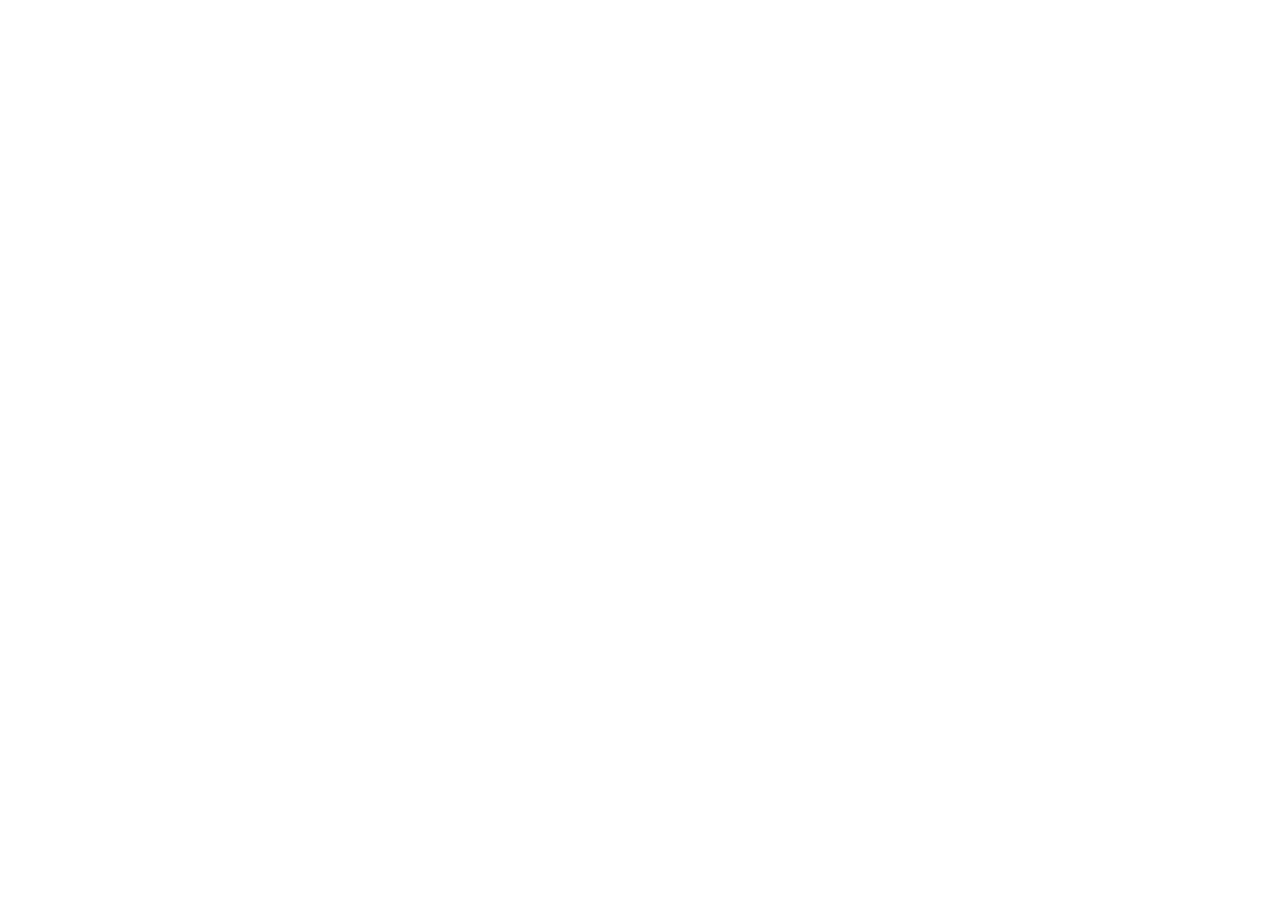
